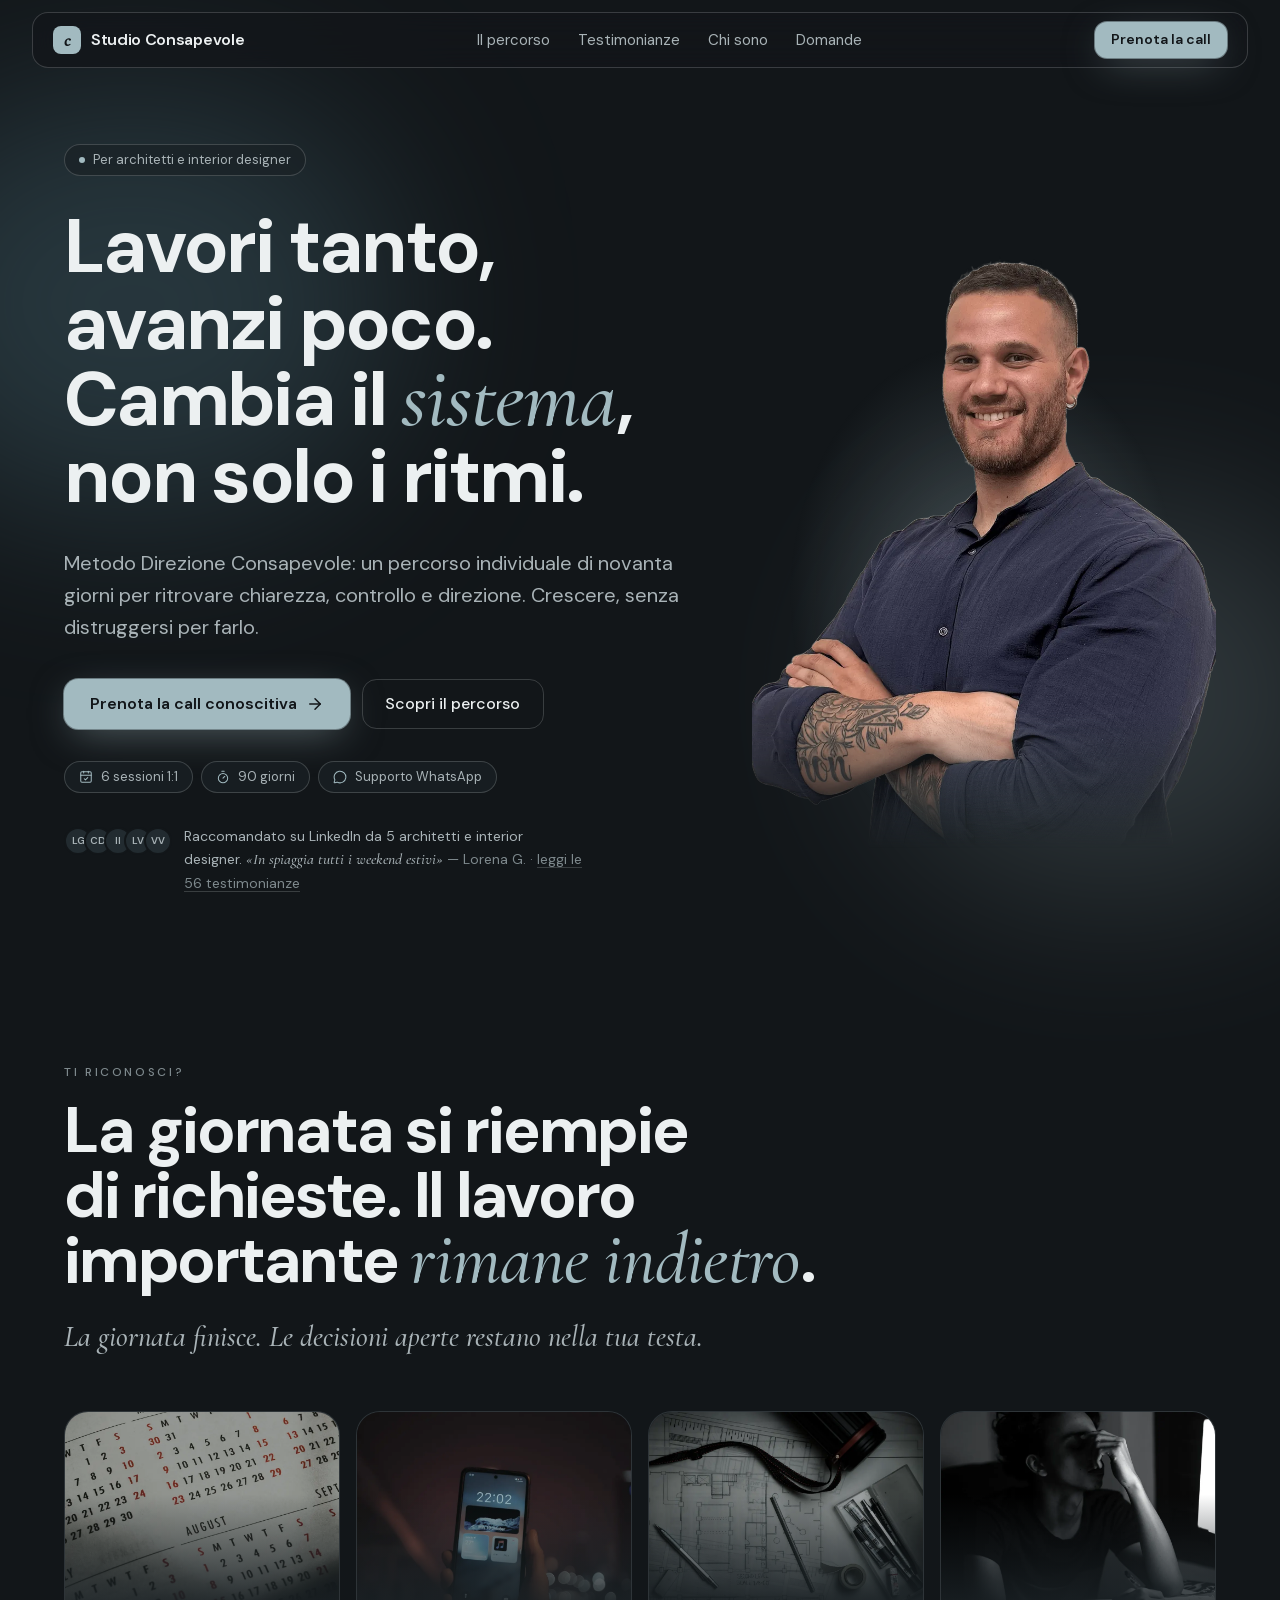
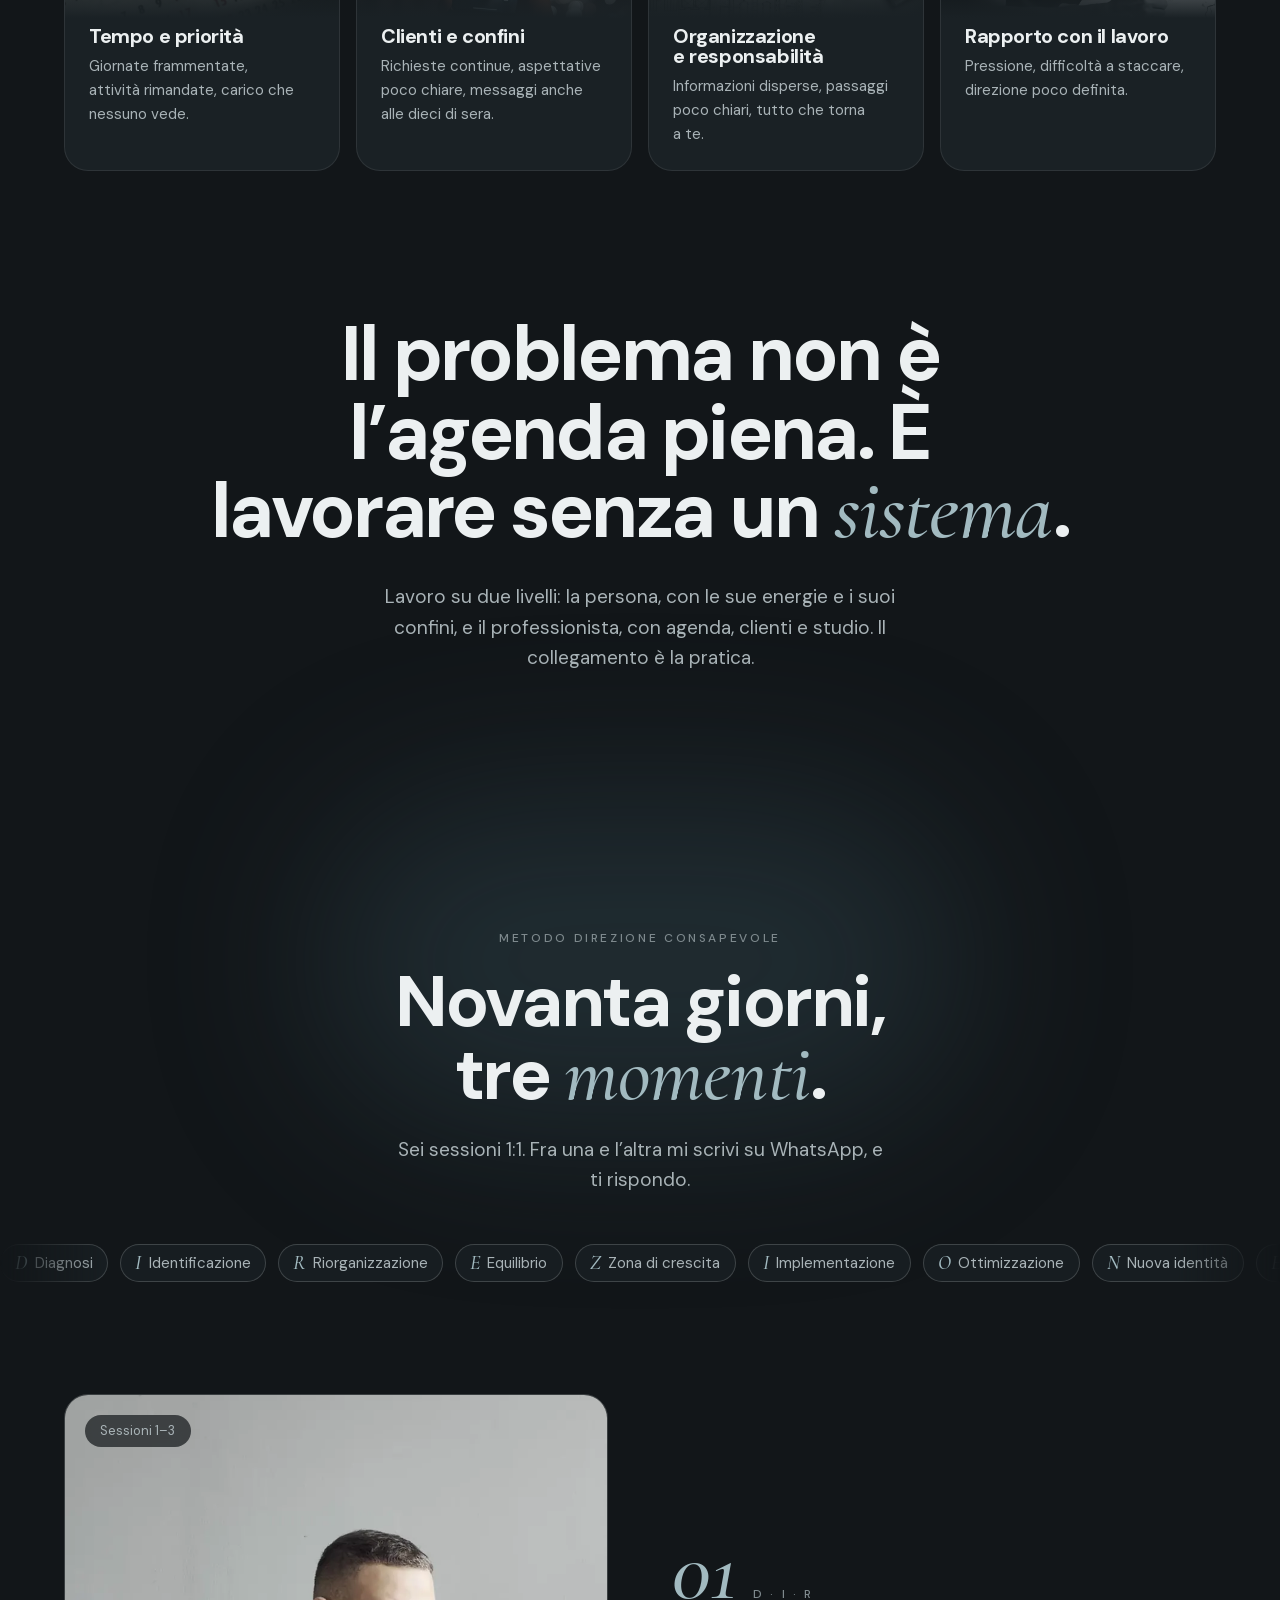
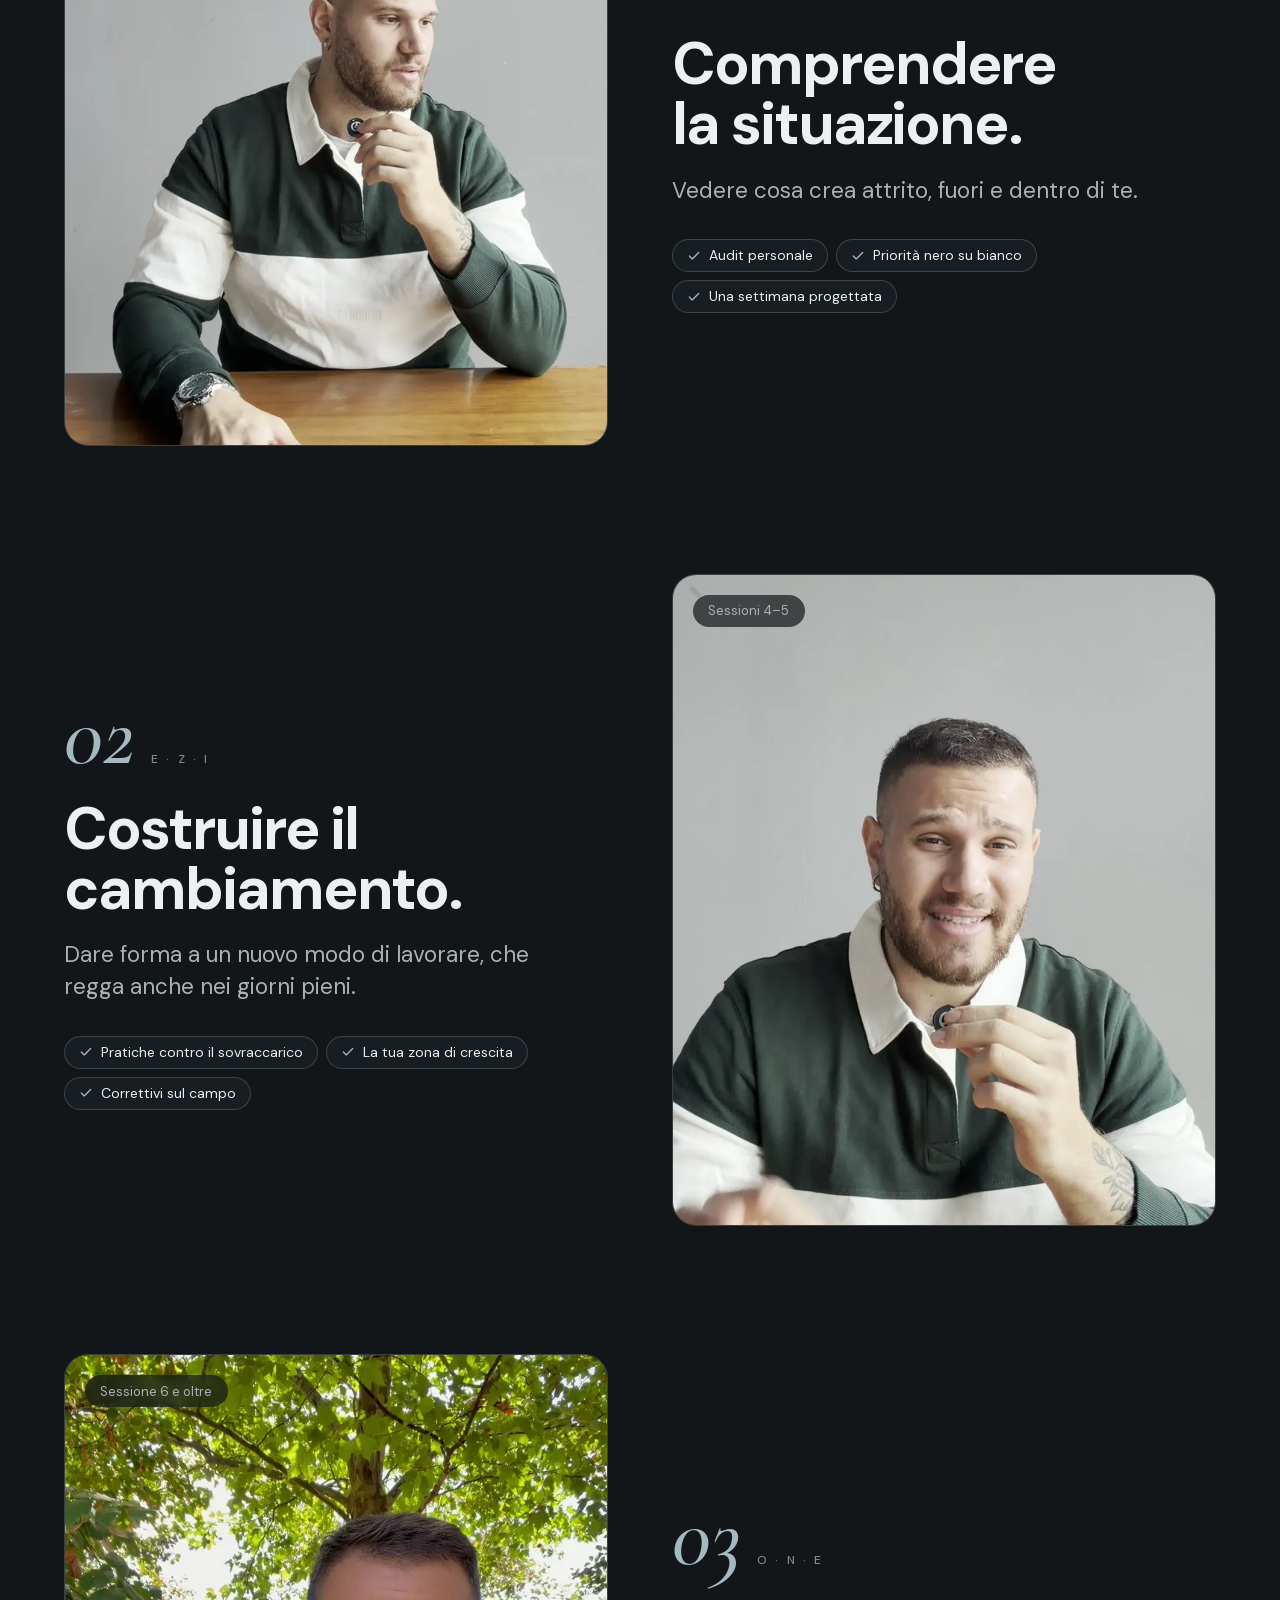
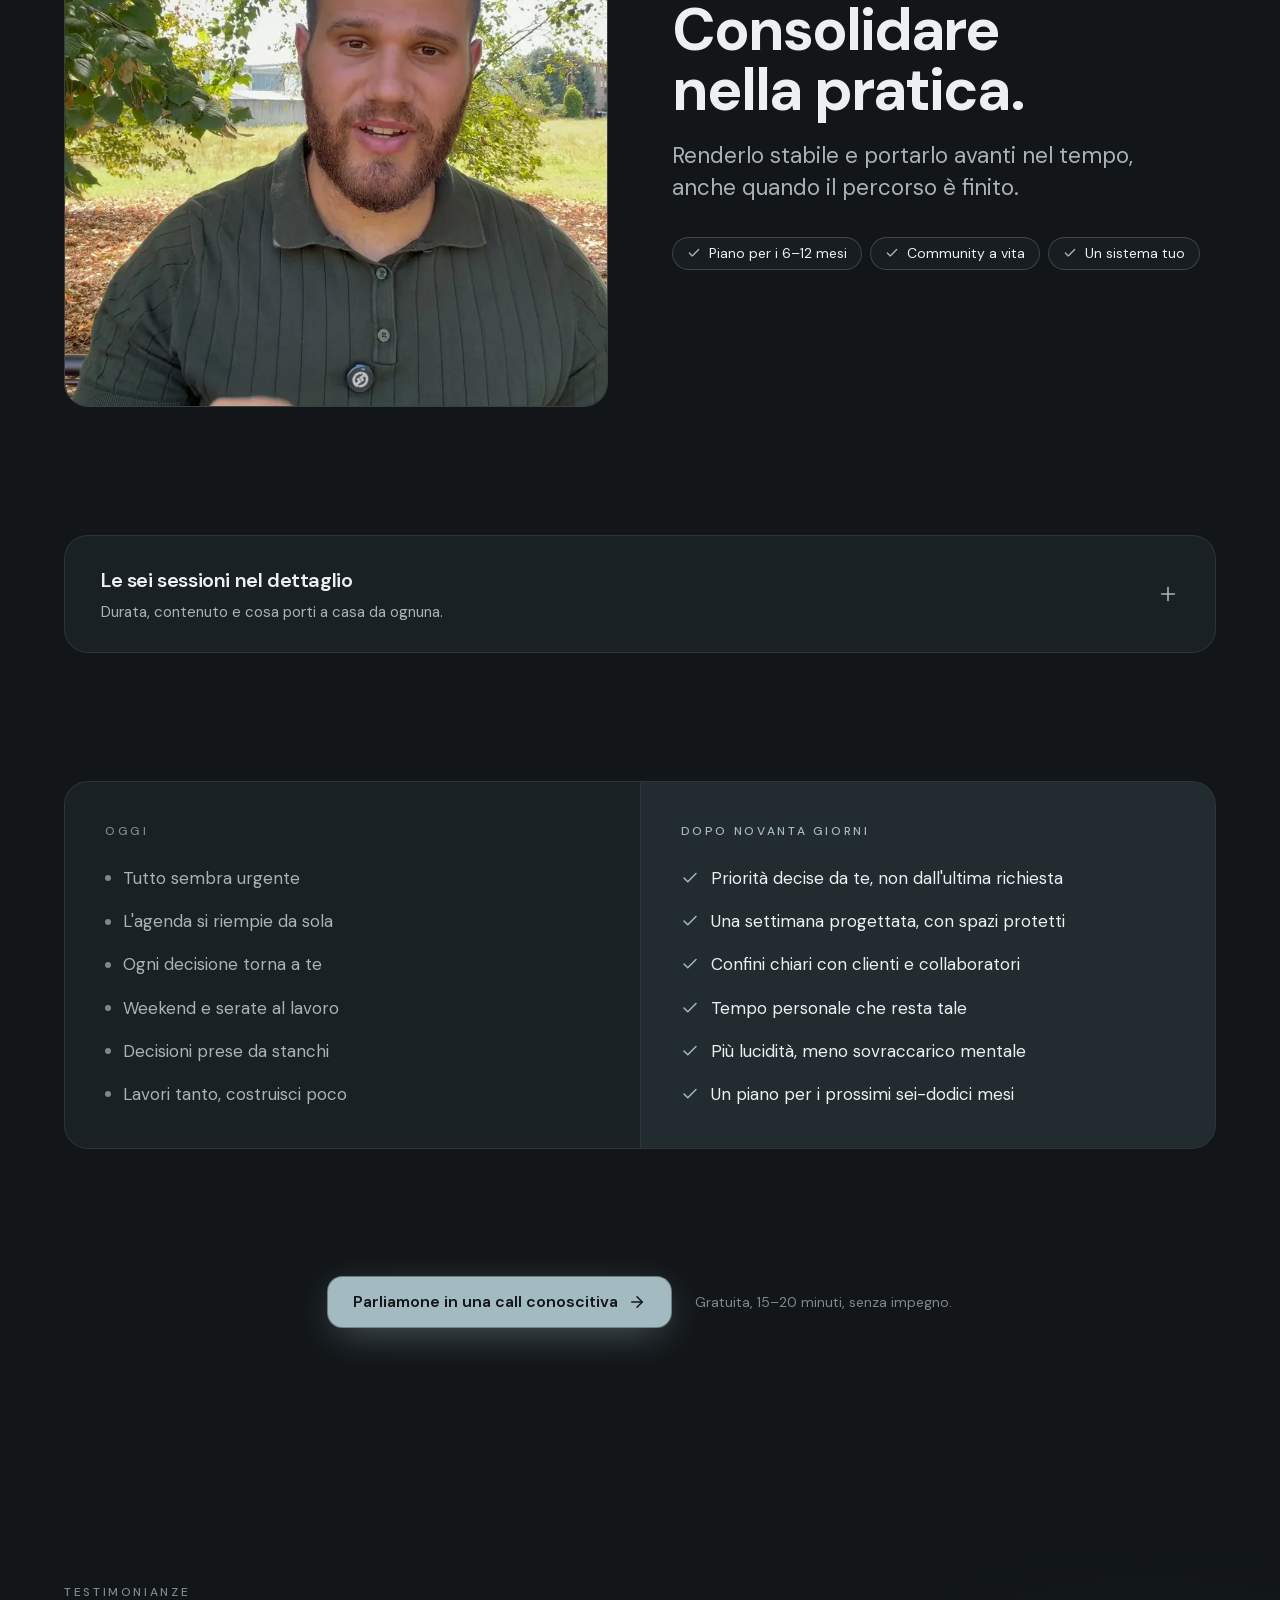
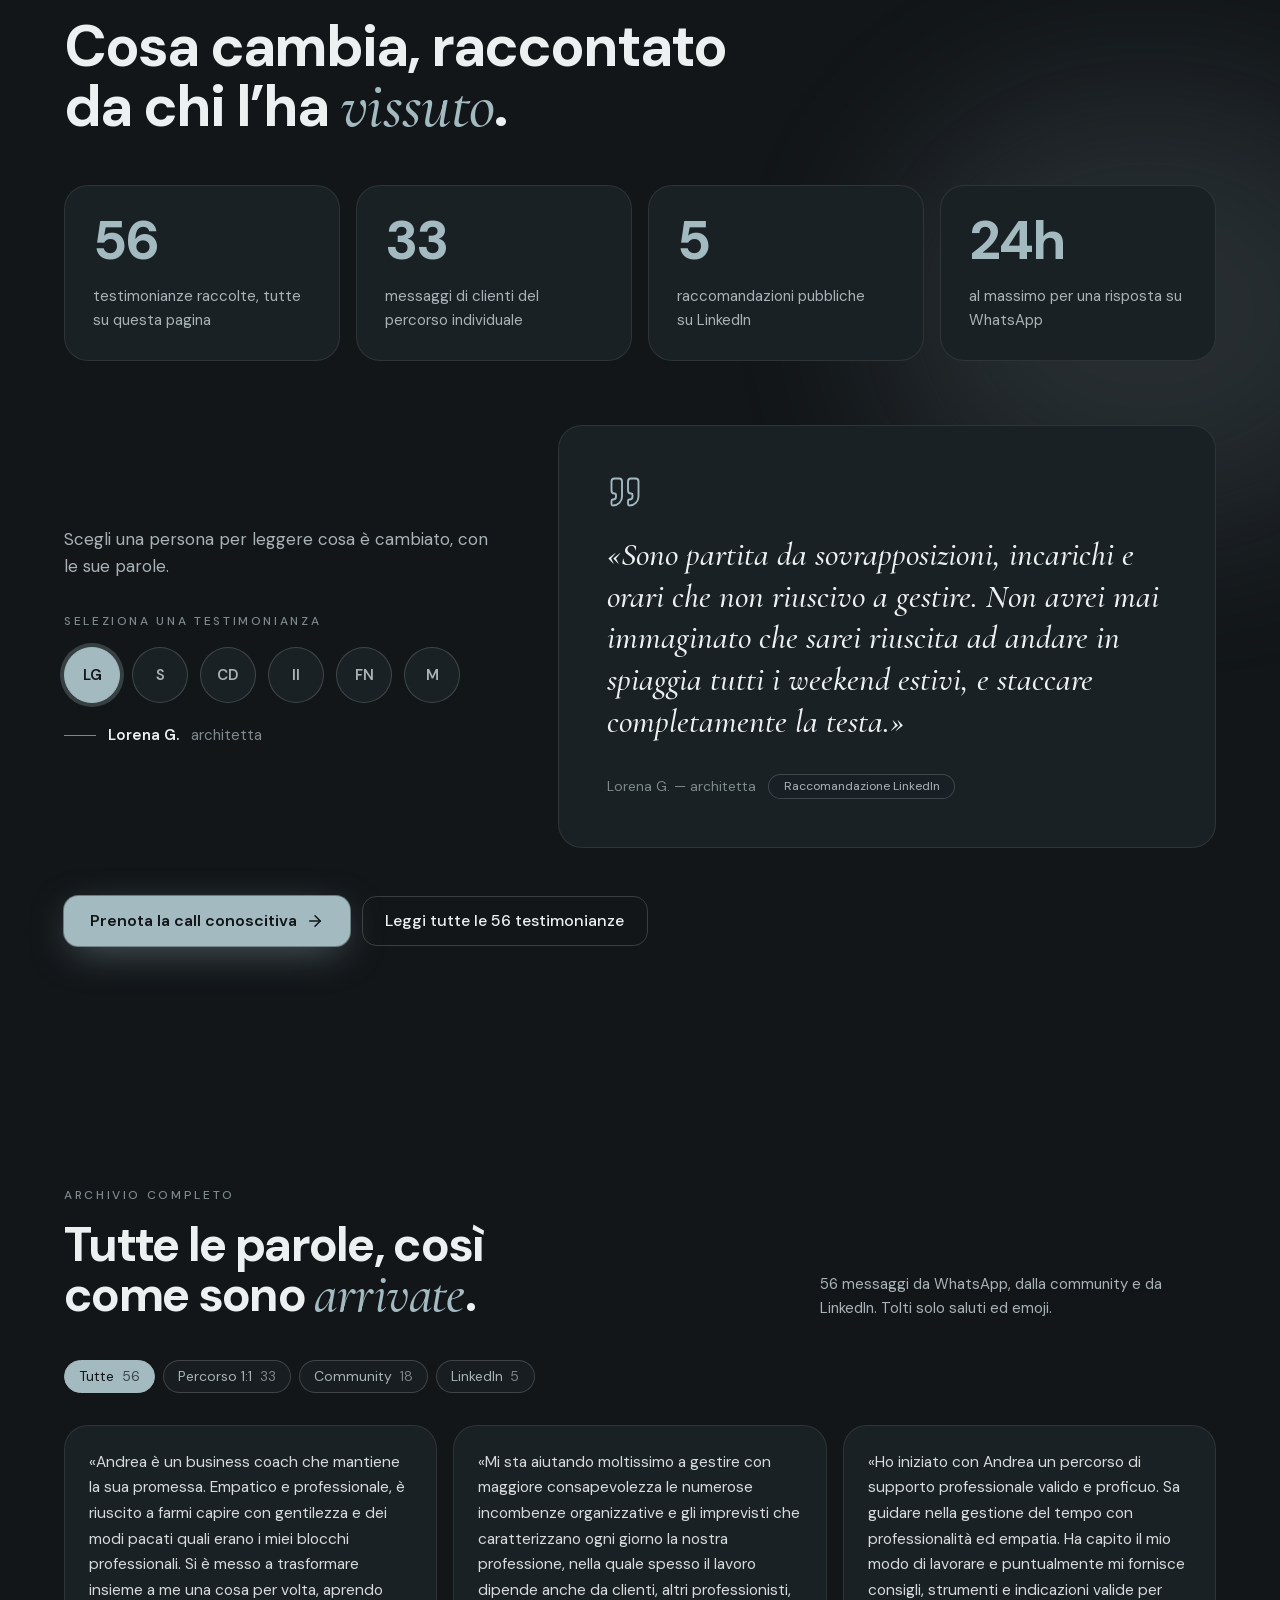
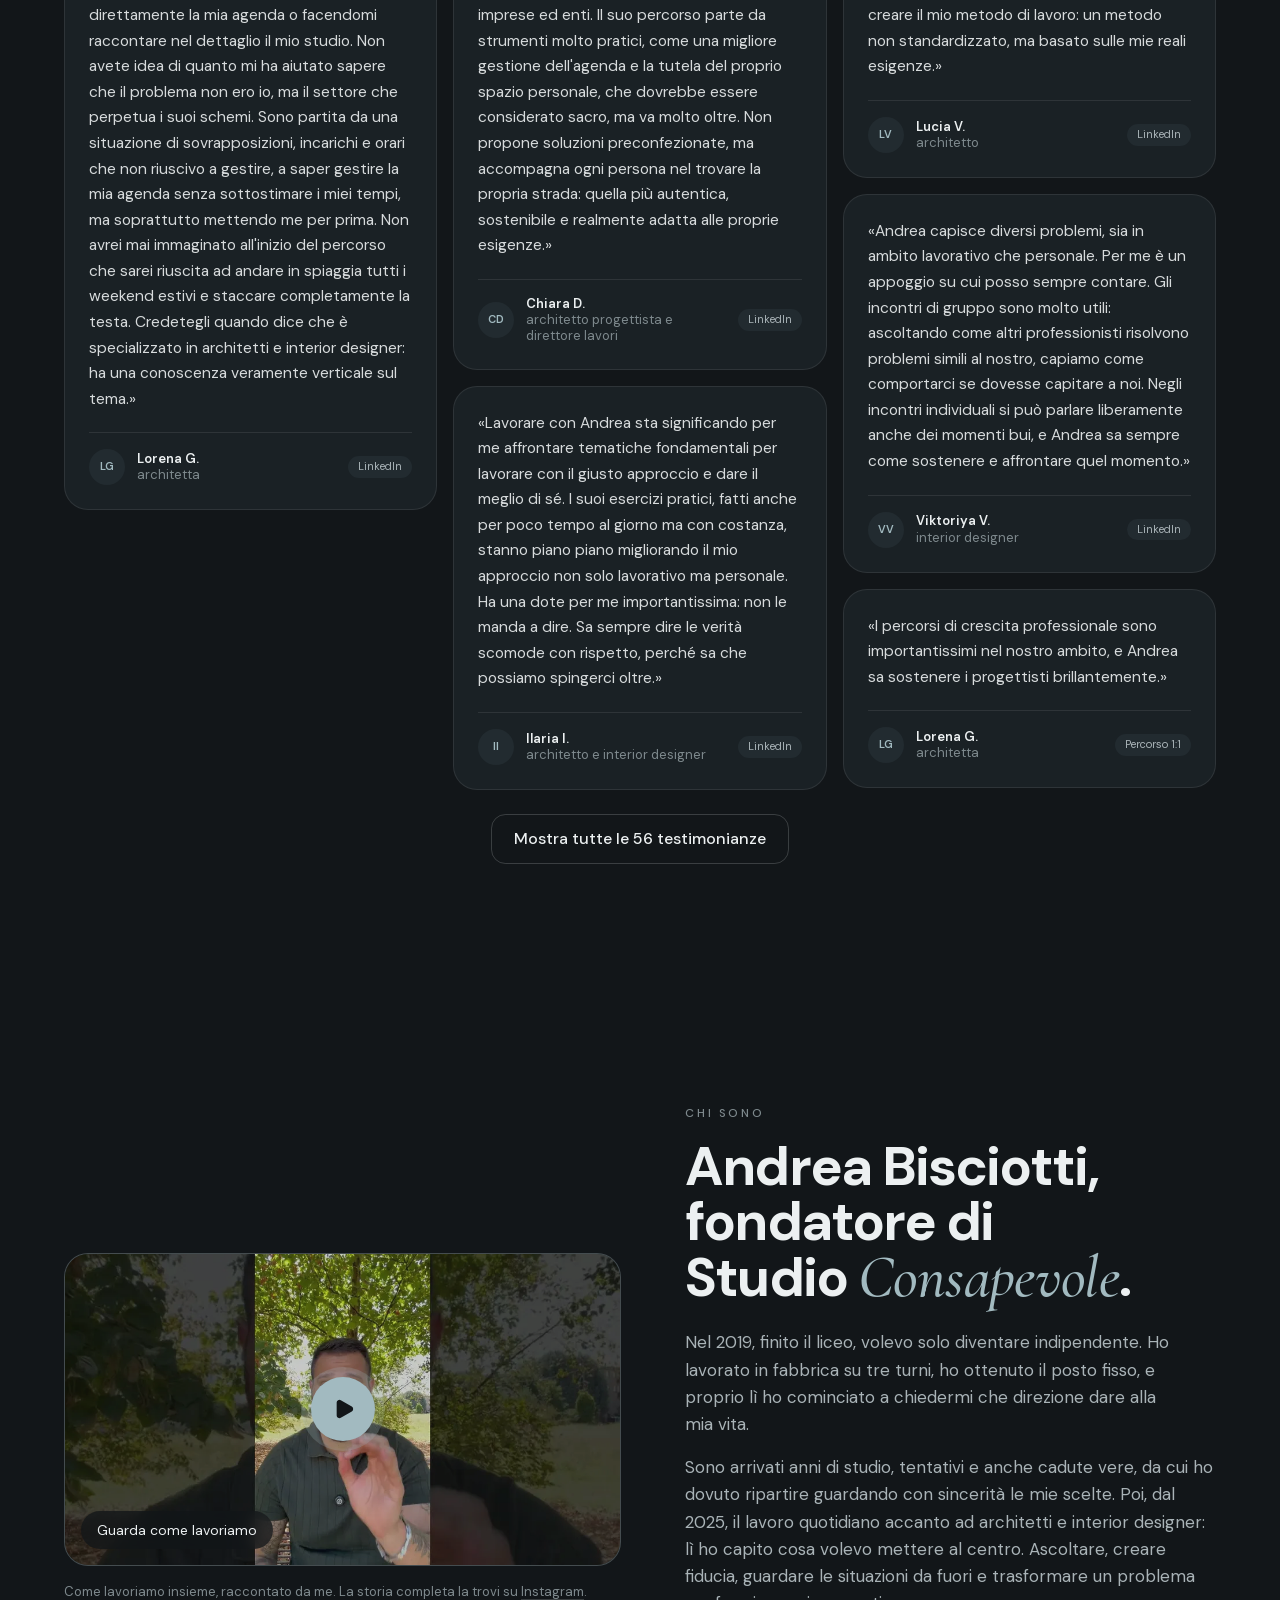
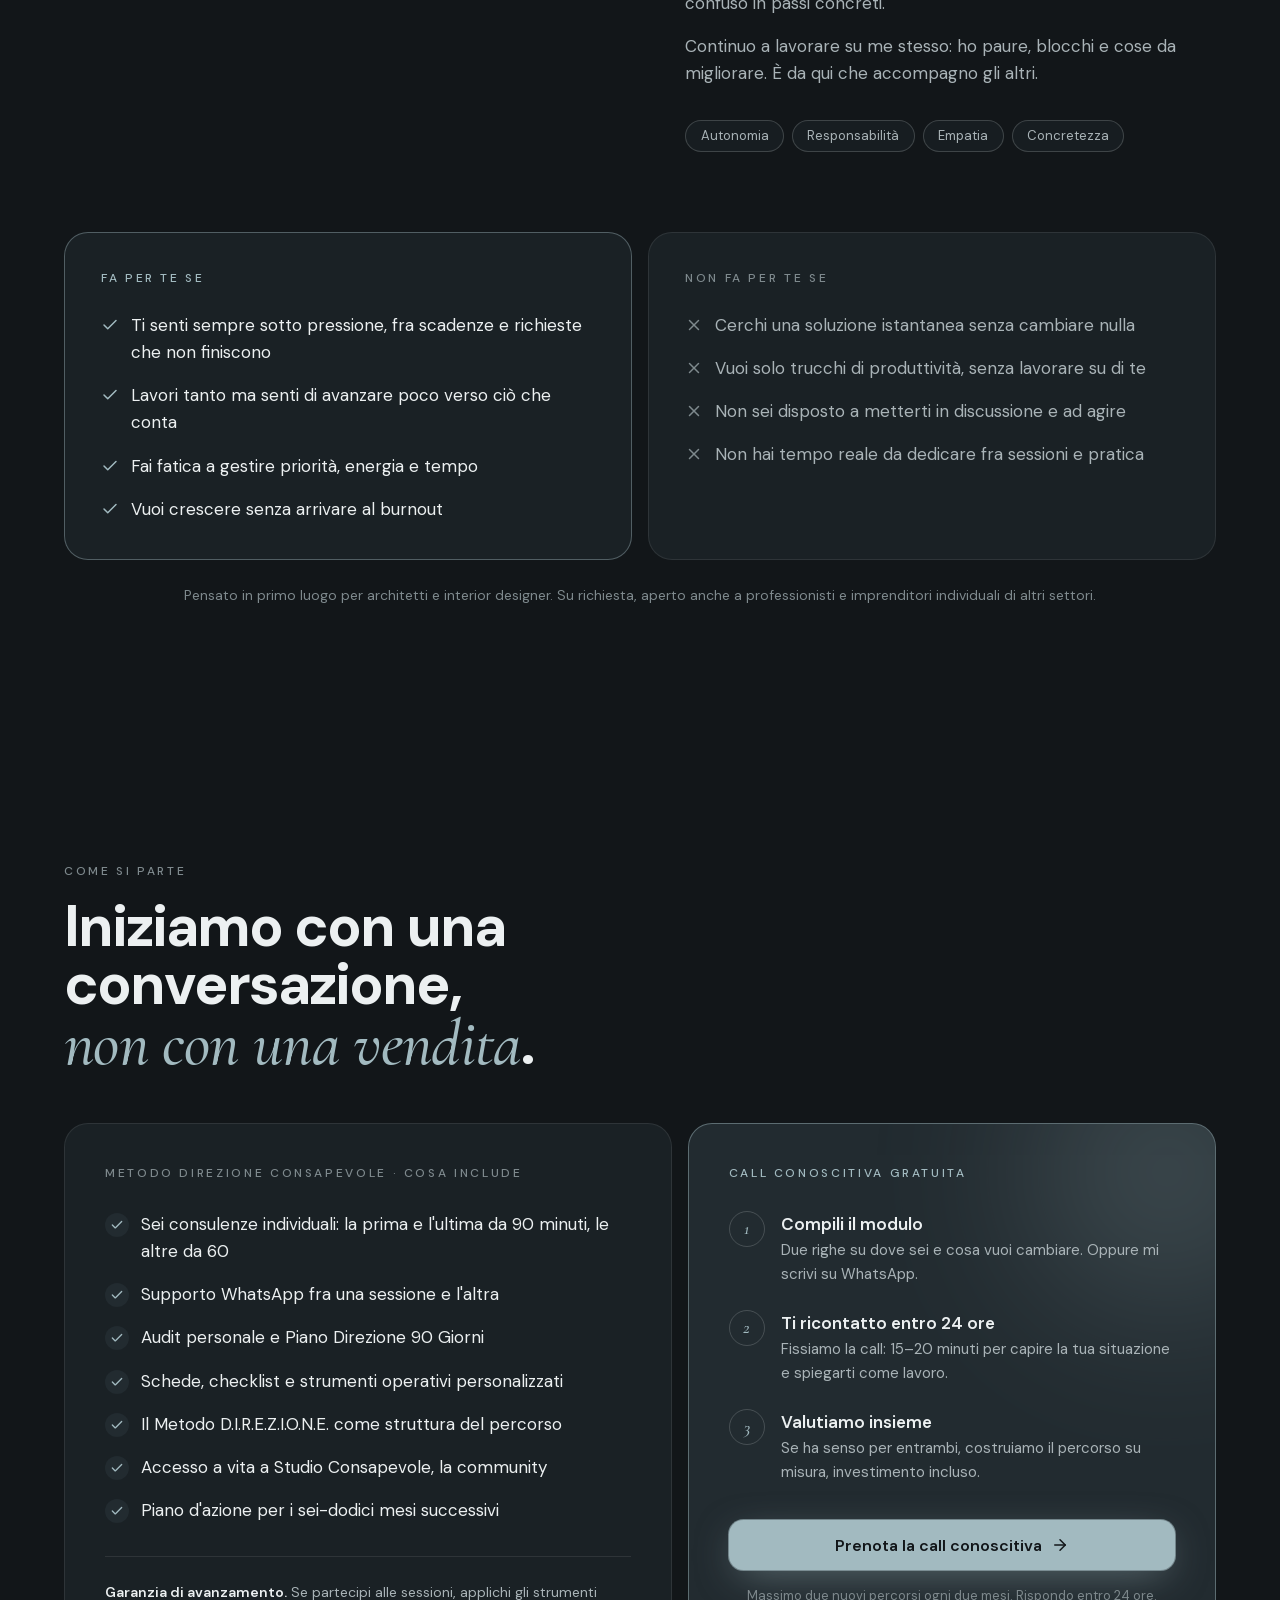
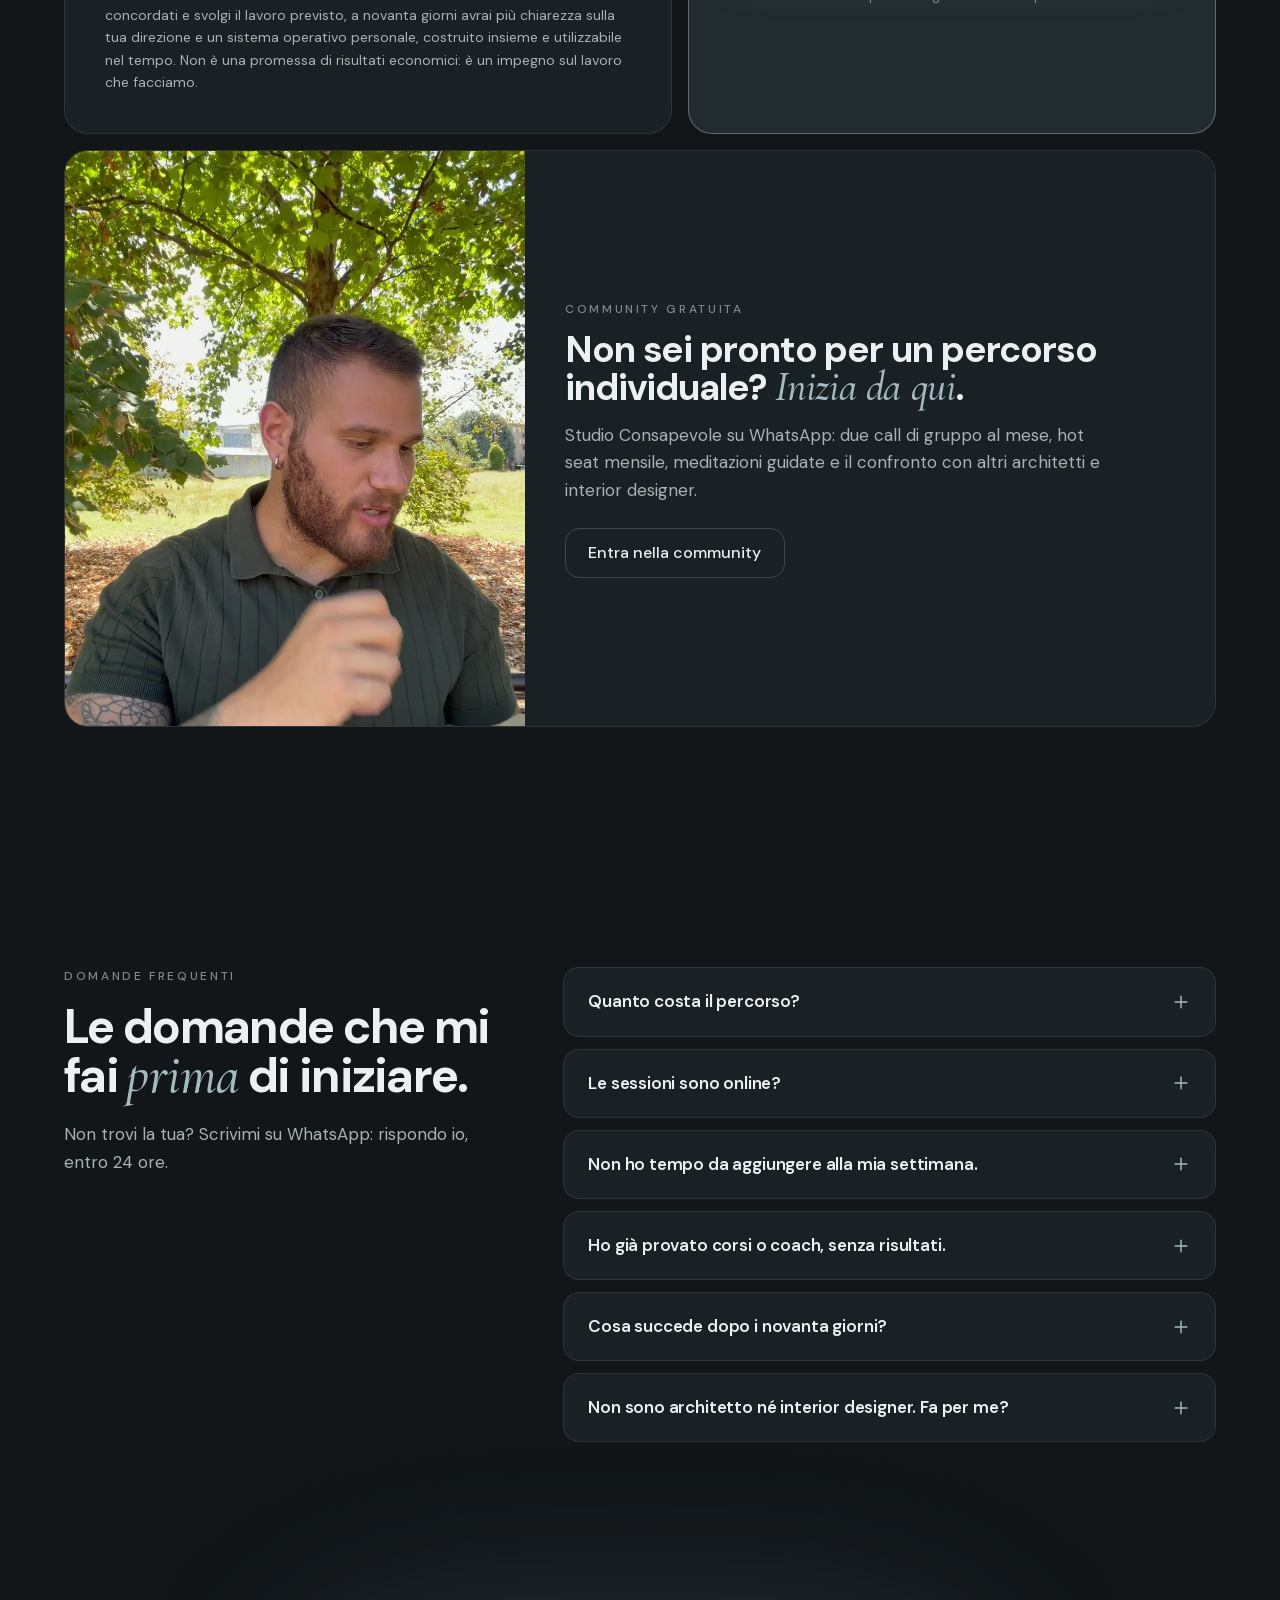
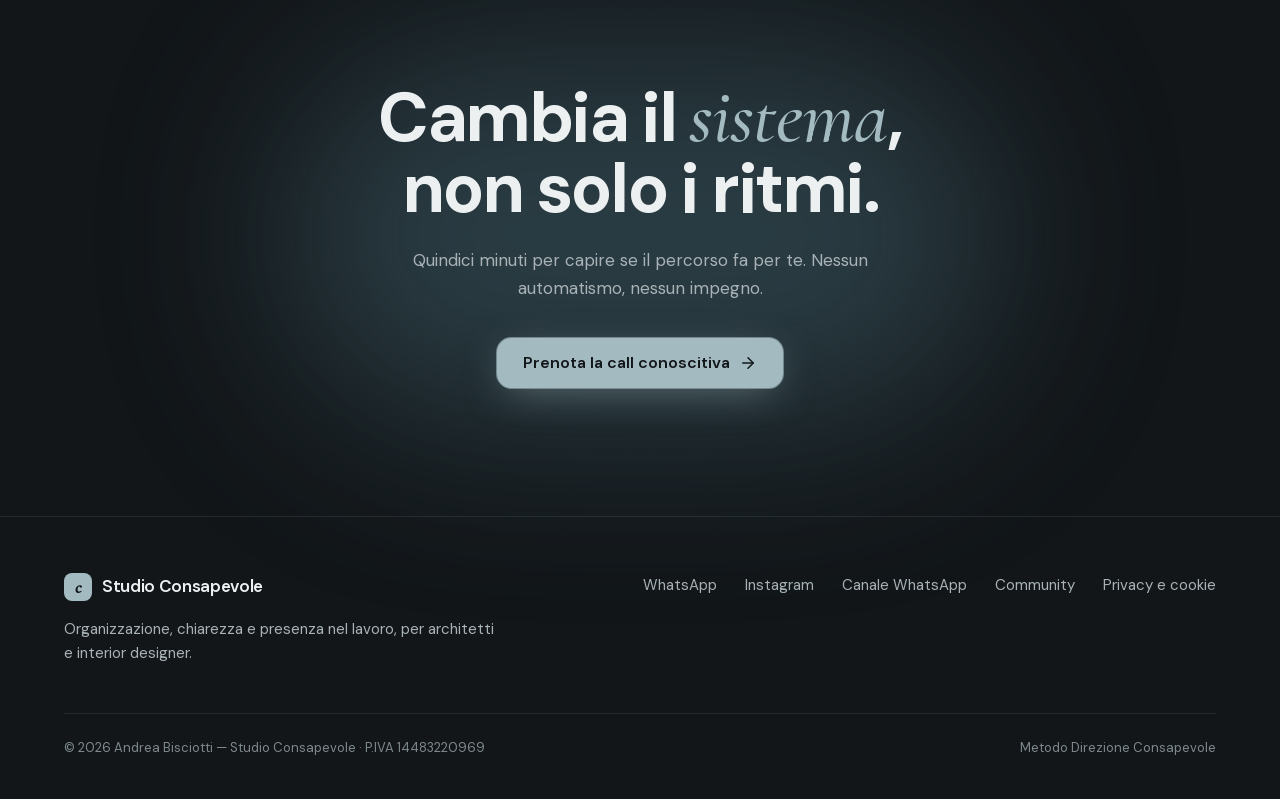
==== index.html @ c10ed8ce "Landing: immagini, metodo in tre momenti, testi più brevi - hero: foto allineata al testo su desktop" ====
<!DOCTYPE html><html lang="it" class="cormorant_garamond_dcbfba80-module__Elzsgq__variable dm_sans_d6e7dc80-module__Pevr3W__variable"><head><meta charSet="utf-8"/><meta name="viewport" content="width=device-width, initial-scale=1"/><link rel="preload" href="/_next/static/media/5c285b27cdda1fe8-s.p.2_mbdogr7ni8i.woff2" as="font" crossorigin="" type="font/woff2"/><link rel="preload" href="/_next/static/media/cc4b84345f7a025e-s.p.2zanptnlo2hyo.woff2" as="font" crossorigin="" type="font/woff2"/><link rel="preload" as="image" href="/img/andrea.webp" fetchPriority="high"/><link rel="stylesheet" href="/_next/static/chunks/0-4vhf-mwtqoe.css" data-precedence="next"/><link rel="preload" as="script" fetchPriority="low" href="/_next/static/chunks/3s6nzrbk-8mnv.js"/><script src="/_next/static/chunks/3450qyhportkm.js" async=""></script><script src="/_next/static/chunks/3kmozkq6tgqnz.js" async=""></script><script src="/_next/static/chunks/3iz8uv5b1jeri.js" async=""></script><script src="/_next/static/chunks/turbopack-0-y8ewk5fgal-.js" async=""></script><script src="/_next/static/chunks/0h2qsuyze9ds1.js" async=""></script><script src="/_next/static/chunks/17ntx4fap6cll.js" async=""></script><script src="/_next/static/chunks/1ir8vfm1pwzo8.js" async=""></script><meta name="theme-color" content="#121619"/><title>Percorso 1:1 per architetti e interior designer — Studio Consapevole · Andrea Bisciotti</title><meta name="description" content="Metodo Direzione Consapevole: un percorso individuale di 90 giorni per architetti e interior designer che vogliono ritrovare chiarezza, controllo e direzione. Si parte da una call conoscitiva gratuita."/><link rel="canonical" href="https://andreabisciotti.it"/><meta property="og:title" content="Lavori tanto, avanzi poco. Cambia il sistema, non solo i ritmi."/><meta property="og:description" content="Studio Consapevole — sei sessioni 1:1 in 90 giorni, con supporto WhatsApp tra una sessione e l&#x27;altra."/><meta property="og:site_name" content="Studio Consapevole"/><meta property="og:locale" content="it_IT"/><meta property="og:image" content="https://andreabisciotti.it/img/og.png"/><meta property="og:image:width" content="1200"/><meta property="og:image:height" content="630"/><meta property="og:image:alt" content="Studio Consapevole — Lavori tanto, avanzi poco. Cambia il sistema, non solo i ritmi."/><meta property="og:type" content="website"/><meta name="twitter:card" content="summary_large_image"/><meta name="twitter:title" content="Lavori tanto, avanzi poco. Cambia il sistema, non solo i ritmi."/><meta name="twitter:description" content="Studio Consapevole — sei sessioni 1:1 in 90 giorni, con supporto WhatsApp tra una sessione e l&#x27;altra."/><meta name="twitter:image" content="https://andreabisciotti.it/img/og.png"/><link rel="icon" href="/icon.svg?icon.262ht92jx5ilk.svg" sizes="any" type="image/svg+xml"/><meta name="next-size-adjust" content=""/><script type="application/ld+json">{"@context":"https://schema.org","@type":"ProfessionalService","name":"Studio Consapevole","url":"https://andreabisciotti.it","image":"https://andreabisciotti.it/img/andrea.webp","description":"Percorso individuale di 90 giorni per architetti e interior designer: priorità, tempo, organizzazione e gestione dei clienti.","areaServed":"IT","founder":{"@type":"Person","name":"Andrea Bisciotti","sameAs":["https://www.instagram.com/andrea.biscio"]},"review":[{"@type":"Review","author":{"@type":"Person","name":"Lorena G."},"reviewBody":"Andrea è un business coach che mantiene la sua promessa. Empatico e professionale, è riuscito a farmi capire con gentilezza e dei modi pacati quali erano i miei blocchi professionali. Si è messo a trasformare insieme a me una cosa per volta, aprendo direttamente la mia agenda o facendomi raccontare nel dettaglio il mio studio. Non avete idea di quanto mi ha aiutato sapere che il problema non ero io, ma il settore che perpetua i suoi schemi. Sono partita da una situazione di sovrapposizioni, incarichi e orari che non riuscivo a gestire, a saper gestire la mia agenda senza sottostimare i miei tempi, ma soprattutto mettendo me per prima. Non avrei mai immaginato all'inizio del percorso che sarei riuscita ad andare in spiaggia tutti i weekend estivi e staccare completamente la testa. Credetegli quando dice che è specializzato in architetti e interior designer: ha una conoscenza veramente verticale sul tema."},{"@type":"Review","author":{"@type":"Person","name":"Chiara D."},"reviewBody":"Mi sta aiutando moltissimo a gestire con maggiore consapevolezza le numerose incombenze organizzative e gli imprevisti che caratterizzano ogni giorno la nostra professione, nella quale spesso il lavoro dipende anche da clienti, altri professionisti, imprese ed enti. Il suo percorso parte da strumenti molto pratici, come una migliore gestione dell'agenda e la tutela del proprio spazio personale, che dovrebbe essere considerato sacro, ma va molto oltre. Non propone soluzioni preconfezionate, ma accompagna ogni persona nel trovare la propria strada: quella più autentica, sostenibile e realmente adatta alle proprie esigenze."},{"@type":"Review","author":{"@type":"Person","name":"Ilaria I."},"reviewBody":"Lavorare con Andrea sta significando per me affrontare tematiche fondamentali per lavorare con il giusto approccio e dare il meglio di sé. I suoi esercizi pratici, fatti anche per poco tempo al giorno ma con costanza, stanno piano piano migliorando il mio approccio non solo lavorativo ma personale. Ha una dote per me importantissima: non le manda a dire. Sa sempre dire le verità scomode con rispetto, perché sa che possiamo spingerci oltre."},{"@type":"Review","author":{"@type":"Person","name":"Lucia V."},"reviewBody":"Ho iniziato con Andrea un percorso di supporto professionale valido e proficuo. Sa guidare nella gestione del tempo con professionalità ed empatia. Ha capito il mio modo di lavorare e puntualmente mi fornisce consigli, strumenti e indicazioni valide per creare il mio metodo di lavoro: un metodo non standardizzato, ma basato sulle mie reali esigenze."},{"@type":"Review","author":{"@type":"Person","name":"Viktoriya V."},"reviewBody":"Andrea capisce diversi problemi, sia in ambito lavorativo che personale. Per me è un appoggio su cui posso sempre contare. Gli incontri di gruppo sono molto utili: ascoltando come altri professionisti risolvono problemi simili al nostro, capiamo come comportarci se dovesse capitare a noi. Negli incontri individuali si può parlare liberamente anche dei momenti bui, e Andrea sa sempre come sostenere e affrontare quel momento."}]}</script><script src="/_next/static/chunks/0cz1d0mv5g_q7.js" noModule=""></script></head><body><div hidden=""><!--$--><!--/$--></div><header class="fixed inset-x-0 top-3 z-50 px-3"><div class="mx-auto flex h-14 max-w-[76rem] items-center justify-between gap-4 rounded-2xl border border-[var(--line-strong)] bg-[color-mix(in_oklab,var(--color-bg)_72%,transparent)] px-4 backdrop-blur-xl md:px-5"><a href="#top" class="flex items-center gap-2.5 whitespace-nowrap text-[1rem] font-semibold tracking-[-0.02em]"><span aria-hidden="true" class="grid h-7 w-7 place-items-center rounded-lg bg-accent font-serif text-[1.15rem] italic text-bg">c</span>Studio Consapevole</a><nav aria-label="Sezioni della pagina" class="hidden items-center gap-7 text-[0.9375rem] md:flex"><a href="#percorso" class="nav-link">Il percorso</a><a href="#testimonianze" class="nav-link">Testimonianze</a><a href="#chi-sono" class="nav-link">Chi sono</a><a href="#domande" class="nav-link">Domande</a></nav><a href="https://wa.me/message/Q6IYHDGL57VTB1" target="_blank" rel="noopener" data-call="true" class="btn shrink-0 whitespace-nowrap !rounded-xl !px-4 !py-2.5 text-[0.875rem] plausible-event-name=Call+header"><span class="sm:hidden">Prenota</span><span class="hidden sm:inline">Prenota la call</span></a></div></header><main><section id="top" class="anchor relative pt-28 md:pt-36" aria-labelledby="hero-title"><div aria-hidden="true" class="glow left-[-10%] top-[10%] h-[420px] w-[520px] bg-slate"></div><div aria-hidden="true" class="glow right-[-5%] bottom-[5%] h-[380px] w-[460px] bg-accent opacity-20"></div><div class="shell relative grid items-center gap-10 lg:grid-cols-[minmax(0,1.45fr)_minmax(0,1fr)] lg:gap-4"><div class="pb-6 lg:pb-10"><p class="chip mb-8"><span aria-hidden="true" class="h-1.5 w-1.5 rounded-full bg-accent"></span>Per architetti e interior designer</p><h1 id="hero-title" class="text-[clamp(2.55rem,6.2vw,4.7rem)]"><span class="line-mask"><span class="line-up sm:whitespace-nowrap" style="--i:0">Lavori tanto,</span></span><span class="line-mask"><span class="line-up sm:whitespace-nowrap" style="--i:1">avanzi poco.</span></span><span class="line-mask"><span class="line-up sm:whitespace-nowrap" style="--i:2">Cambia il <span class="kw">sistema</span>,</span></span><span class="line-mask"><span class="line-up sm:whitespace-nowrap" style="--i:3">non solo i ritmi.</span></span></h1><div class="hero-rise"><p class="mt-8 max-w-[46ch] text-[1.125rem] text-muted md:text-[1.25rem]">Metodo Direzione Consapevole: un percorso individuale di novanta giorni per ritrovare chiarezza, controllo e direzione. Crescere, senza distruggersi per farlo.</p><div class="mt-9 flex flex-wrap items-center gap-3"><a href="https://wa.me/message/Q6IYHDGL57VTB1" target="_blank" rel="noopener" data-call="true" class="btn plausible-event-name=Call+hero">Prenota la call conoscitiva<svg xmlns="http://www.w3.org/2000/svg" width="18" height="18" viewBox="0 0 24 24" fill="none" stroke="currentColor" stroke-width="2" stroke-linecap="round" stroke-linejoin="round" class="lucide lucide-arrow-right" aria-hidden="true"><path d="M5 12h14"></path><path d="m12 5 7 7-7 7"></path></svg></a><a href="#percorso" class="btn-ghost">Scopri il percorso</a></div><ul class="mt-8 flex flex-wrap gap-2"><li class="chip"><svg xmlns="http://www.w3.org/2000/svg" width="14" height="14" viewBox="0 0 24 24" fill="none" stroke="currentColor" stroke-width="1.75" stroke-linecap="round" stroke-linejoin="round" class="lucide lucide-calendar-check text-accent" aria-hidden="true"><path d="M8 2v3"></path><path d="M16 2v3"></path><rect x="3" y="3" width="18" height="18" rx="2"></rect><path d="M3 9h18"></path><path d="m9 15 2 2 4-4"></path></svg>6 sessioni 1:1</li><li class="chip"><svg xmlns="http://www.w3.org/2000/svg" width="14" height="14" viewBox="0 0 24 24" fill="none" stroke="currentColor" stroke-width="1.75" stroke-linecap="round" stroke-linejoin="round" class="lucide lucide-timer text-accent" aria-hidden="true"><line x1="10" x2="14" y1="2" y2="2"></line><line x1="12" x2="15" y1="14" y2="11"></line><circle cx="12" cy="14" r="8"></circle></svg>90 giorni</li><li class="chip"><svg xmlns="http://www.w3.org/2000/svg" width="14" height="14" viewBox="0 0 24 24" fill="none" stroke="currentColor" stroke-width="1.75" stroke-linecap="round" stroke-linejoin="round" class="lucide lucide-message-circle text-accent" aria-hidden="true"><path d="M2.992 16.342a2 2 0 0 1 .094 1.167l-1.065 3.29a1 1 0 0 0 1.236 1.168l3.413-.998a2 2 0 0 1 1.099.092 10 10 0 1 0-4.777-4.719"></path></svg>Supporto WhatsApp</li></ul><div class="mt-8 flex max-w-[52ch] items-start gap-3 text-[0.875rem] text-faint"><span aria-hidden="true" class="flex shrink-0 -space-x-2 pt-0.5"><span class="grid h-7 w-7 place-items-center rounded-full border-2 border-bg bg-surface-2 text-[0.625rem] font-semibold text-muted">LG</span><span class="grid h-7 w-7 place-items-center rounded-full border-2 border-bg bg-surface-2 text-[0.625rem] font-semibold text-muted">CD</span><span class="grid h-7 w-7 place-items-center rounded-full border-2 border-bg bg-surface-2 text-[0.625rem] font-semibold text-muted">II</span><span class="grid h-7 w-7 place-items-center rounded-full border-2 border-bg bg-surface-2 text-[0.625rem] font-semibold text-muted">LV</span><span class="grid h-7 w-7 place-items-center rounded-full border-2 border-bg bg-surface-2 text-[0.625rem] font-semibold text-muted">VV</span></span><p><span class="text-muted">Raccomandato su LinkedIn da <!-- -->5<!-- --> architetti e interior designer.</span> <span class="font-serif text-[1.12em] italic text-muted">«In spiaggia tutti i weekend estivi»</span> <!-- -->— Lorena G. ·<!-- --> <a href="#testimonianze" class="link-rule">leggi le <!-- -->56<!-- --> testimonianze</a></p></div></div></div><div class="relative mx-auto w-full max-w-[420px] lg:max-w-[520px]"><div aria-hidden="true" class="absolute inset-x-[8%] bottom-0 top-[18%] rounded-t-[999px] bg-[radial-gradient(closest-side,color-mix(in_oklab,var(--color-accent)_30%,transparent),transparent)]"></div><img alt="Andrea Bisciotti, camicia blu, braccia incrociate, sorride" fetchPriority="high" width="880" height="1173" decoding="async" data-nimg="1" class="relative h-auto w-full [mask-image:linear-gradient(to_bottom,#000_78%,transparent_100%)]" style="color:transparent" src="/img/andrea.webp"/></div></div></section><section id="tesi" class="anchor relative py-24 md:py-32"><div class="shell"><div class="reveal max-w-[48rem]"><p class="kicker">Ti riconosci?</p><h2 class="mt-4 text-[clamp(2.2rem,5vw,4rem)]">La giornata si riempie di richieste. Il lavoro importante<!-- --> <span class="kw">rimane indietro</span>.</h2><p class="mt-6 font-serif text-[clamp(1.35rem,2.4vw,1.8rem)] leading-[1.3] italic text-muted">La giornata finisce. Le decisioni aperte restano nella tua testa.</p></div><div class="mt-14 grid gap-4 sm:grid-cols-2 lg:grid-cols-4"><div class="reveal card group overflow-hidden"><div class="relative overflow-hidden"><img alt="Un calendario fitto di date" loading="lazy" width="1000" height="750" decoding="async" data-nimg="1" class="aspect-[4/3] w-full object-cover transition-transform duration-700 group-hover:scale-[1.04]" style="color:transparent" src="/img/pain-tempo.webp"/><div aria-hidden="true" class="absolute inset-0 bg-[linear-gradient(to_top,var(--color-surface)_0%,transparent_60%)]"></div></div><div class="p-6 pt-2"><h3 class="text-[1.25rem] tracking-[-0.02em]">Tempo e priorità</h3><p class="mt-2 text-[0.9375rem] text-muted">Giornate frammentate, attività rimandate, carico che nessuno vede.</p></div></div><div class="reveal card group overflow-hidden"><div class="relative overflow-hidden"><img alt="Uno smartphone in mano che segna le 22:02" loading="lazy" width="1000" height="750" decoding="async" data-nimg="1" class="aspect-[4/3] w-full object-cover transition-transform duration-700 group-hover:scale-[1.04]" style="color:transparent" src="/img/pain-clienti.webp"/><div aria-hidden="true" class="absolute inset-0 bg-[linear-gradient(to_top,var(--color-surface)_0%,transparent_60%)]"></div></div><div class="p-6 pt-2"><h3 class="text-[1.25rem] tracking-[-0.02em]">Clienti e confini</h3><p class="mt-2 text-[0.9375rem] text-muted">Richieste continue, aspettative poco chiare, messaggi anche alle dieci di sera.</p></div></div><div class="reveal card group overflow-hidden"><div class="relative overflow-hidden"><img alt="Tavole di progetto con matite e righello su un tavolo" loading="lazy" width="1000" height="750" decoding="async" data-nimg="1" class="aspect-[4/3] w-full object-cover transition-transform duration-700 group-hover:scale-[1.04]" style="color:transparent" src="/img/pain-organizzazione.webp"/><div aria-hidden="true" class="absolute inset-0 bg-[linear-gradient(to_top,var(--color-surface)_0%,transparent_60%)]"></div></div><div class="p-6 pt-2"><h3 class="text-[1.25rem] tracking-[-0.02em]">Organizzazione e responsabilità</h3><p class="mt-2 text-[0.9375rem] text-muted">Informazioni disperse, passaggi poco chiari, tutto che torna a te.</p></div></div><div class="reveal card group overflow-hidden"><div class="relative overflow-hidden"><img alt="Una persona alla scrivania con la mano sulla fronte, in bianco e nero" loading="lazy" width="1000" height="750" decoding="async" data-nimg="1" class="aspect-[4/3] w-full object-cover transition-transform duration-700 group-hover:scale-[1.04]" style="color:transparent" src="/img/pain-rapporto.webp"/><div aria-hidden="true" class="absolute inset-0 bg-[linear-gradient(to_top,var(--color-surface)_0%,transparent_60%)]"></div></div><div class="p-6 pt-2"><h3 class="text-[1.25rem] tracking-[-0.02em]">Rapporto con il lavoro</h3><p class="mt-2 text-[0.9375rem] text-muted">Pressione, difficoltà a staccare, direzione poco definita.</p></div></div></div></div><div class="reveal shell mt-28 text-center md:mt-36"><h2 class="mx-auto max-w-[20ch] text-[clamp(2.4rem,6vw,5rem)]">Il problema non è l’agenda piena. È lavorare senza un <span class="kw">sistema</span>.</h2><p class="mx-auto mt-8 max-w-[44ch] text-[1.1875rem] text-muted">Lavoro su due livelli: la persona, con le sue energie e i suoi confini, e il professionista, con agenda, clienti e studio. Il collegamento è la pratica.</p></div></section><section id="percorso" class="anchor relative py-24 md:py-32"><div aria-hidden="true" class="glow left-1/2 top-0 h-[320px] w-[640px] -translate-x-1/2 bg-slate opacity-35"></div><div class="shell relative"><div class="reveal mx-auto max-w-[46rem] text-center"><p class="kicker">Metodo Direzione Consapevole</p><h2 class="mt-4 text-[clamp(2.4rem,5.6vw,4.6rem)]">Novanta giorni, tre <span class="kw">momenti</span>.</h2><p class="mx-auto mt-6 max-w-[42ch] text-[1.1875rem] text-muted">Sei sessioni 1:1. Fra una e l’altra mi scrivi su WhatsApp, e ti rispondo.</p></div></div><div class="mt-12"><div class="marquee" data-run="false"><div class="marquee__track"><ul aria-hidden="false" class="flex shrink-0 gap-3 pr-3"><li class="chip whitespace-nowrap !py-2 !text-[0.9375rem]"><span class="font-serif text-[1.25rem] leading-none italic text-accent">D</span>Diagnosi</li><li class="chip whitespace-nowrap !py-2 !text-[0.9375rem]"><span class="font-serif text-[1.25rem] leading-none italic text-accent">I</span>Identificazione</li><li class="chip whitespace-nowrap !py-2 !text-[0.9375rem]"><span class="font-serif text-[1.25rem] leading-none italic text-accent">R</span>Riorganizzazione</li><li class="chip whitespace-nowrap !py-2 !text-[0.9375rem]"><span class="font-serif text-[1.25rem] leading-none italic text-accent">E</span>Equilibrio</li><li class="chip whitespace-nowrap !py-2 !text-[0.9375rem]"><span class="font-serif text-[1.25rem] leading-none italic text-accent">Z</span>Zona di crescita</li><li class="chip whitespace-nowrap !py-2 !text-[0.9375rem]"><span class="font-serif text-[1.25rem] leading-none italic text-accent">I</span>Implementazione</li><li class="chip whitespace-nowrap !py-2 !text-[0.9375rem]"><span class="font-serif text-[1.25rem] leading-none italic text-accent">O</span>Ottimizzazione</li><li class="chip whitespace-nowrap !py-2 !text-[0.9375rem]"><span class="font-serif text-[1.25rem] leading-none italic text-accent">N</span>Nuova identità</li><li class="chip whitespace-nowrap !py-2 !text-[0.9375rem]"><span class="font-serif text-[1.25rem] leading-none italic text-accent">E</span>Espansione</li></ul><ul aria-hidden="true" class="flex shrink-0 gap-3 pr-3"><li class="chip whitespace-nowrap !py-2 !text-[0.9375rem]"><span class="font-serif text-[1.25rem] leading-none italic text-accent">D</span>Diagnosi</li><li class="chip whitespace-nowrap !py-2 !text-[0.9375rem]"><span class="font-serif text-[1.25rem] leading-none italic text-accent">I</span>Identificazione</li><li class="chip whitespace-nowrap !py-2 !text-[0.9375rem]"><span class="font-serif text-[1.25rem] leading-none italic text-accent">R</span>Riorganizzazione</li><li class="chip whitespace-nowrap !py-2 !text-[0.9375rem]"><span class="font-serif text-[1.25rem] leading-none italic text-accent">E</span>Equilibrio</li><li class="chip whitespace-nowrap !py-2 !text-[0.9375rem]"><span class="font-serif text-[1.25rem] leading-none italic text-accent">Z</span>Zona di crescita</li><li class="chip whitespace-nowrap !py-2 !text-[0.9375rem]"><span class="font-serif text-[1.25rem] leading-none italic text-accent">I</span>Implementazione</li><li class="chip whitespace-nowrap !py-2 !text-[0.9375rem]"><span class="font-serif text-[1.25rem] leading-none italic text-accent">O</span>Ottimizzazione</li><li class="chip whitespace-nowrap !py-2 !text-[0.9375rem]"><span class="font-serif text-[1.25rem] leading-none italic text-accent">N</span>Nuova identità</li><li class="chip whitespace-nowrap !py-2 !text-[0.9375rem]"><span class="font-serif text-[1.25rem] leading-none italic text-accent">E</span>Espansione</li></ul></div></div></div><div class="shell relative mt-20 space-y-20 md:mt-28 md:space-y-32"><article class="grid items-center gap-10 md:grid-cols-2 md:gap-16"><div class="reveal"><div class="relative overflow-hidden rounded-3xl border border-[var(--line-strong)]"><img alt="Andrea al tavolo, ascolta con la mano sul mento" loading="lazy" width="900" height="1125" decoding="async" data-nimg="1" class="aspect-[4/5] w-full object-cover md:aspect-[5/6]" style="color:transparent" src="/img/foto-comprendere.webp"/><span class="absolute left-5 top-5 chip !border-transparent !bg-[color-mix(in_oklab,var(--color-bg)_70%,transparent)] backdrop-blur">Sessioni 1–3</span></div></div><div class="reveal"><p class="flex items-baseline gap-4"><span class="font-serif text-[clamp(3.5rem,7vw,5.5rem)] leading-none italic text-accent">01</span><span class="kicker">D · I · R</span></p><h3 class="mt-5 text-[clamp(2.2rem,4.6vw,3.8rem)]">Comprendere la situazione.</h3><p class="mt-5 max-w-[34ch] text-[clamp(1.15rem,1.8vw,1.4rem)] leading-[1.45] text-muted">Vedere cosa crea attrito, fuori e dentro di te.</p><ul class="mt-8 flex flex-wrap gap-2"><li class="chip !text-[0.875rem] !text-text"><svg xmlns="http://www.w3.org/2000/svg" width="14" height="14" viewBox="0 0 24 24" fill="none" stroke="currentColor" stroke-width="2.25" stroke-linecap="round" stroke-linejoin="round" class="lucide lucide-check text-accent" aria-hidden="true"><path d="M20 6 9 17l-5-5"></path></svg>Audit personale</li><li class="chip !text-[0.875rem] !text-text"><svg xmlns="http://www.w3.org/2000/svg" width="14" height="14" viewBox="0 0 24 24" fill="none" stroke="currentColor" stroke-width="2.25" stroke-linecap="round" stroke-linejoin="round" class="lucide lucide-check text-accent" aria-hidden="true"><path d="M20 6 9 17l-5-5"></path></svg>Priorità nero su bianco</li><li class="chip !text-[0.875rem] !text-text"><svg xmlns="http://www.w3.org/2000/svg" width="14" height="14" viewBox="0 0 24 24" fill="none" stroke="currentColor" stroke-width="2.25" stroke-linecap="round" stroke-linejoin="round" class="lucide lucide-check text-accent" aria-hidden="true"><path d="M20 6 9 17l-5-5"></path></svg>Una settimana progettata</li></ul></div></article><article class="grid items-center gap-10 md:grid-cols-2 md:gap-16"><div class="reveal md:order-2"><div class="relative overflow-hidden rounded-3xl border border-[var(--line-strong)]"><img alt="Andrea spiega gesticolando, seduto al tavolo" loading="lazy" width="900" height="1125" decoding="async" data-nimg="1" class="aspect-[4/5] w-full object-cover md:aspect-[5/6]" style="color:transparent" src="/img/foto-costruire.webp"/><span class="absolute left-5 top-5 chip !border-transparent !bg-[color-mix(in_oklab,var(--color-bg)_70%,transparent)] backdrop-blur">Sessioni 4–5</span></div></div><div class="reveal"><p class="flex items-baseline gap-4"><span class="font-serif text-[clamp(3.5rem,7vw,5.5rem)] leading-none italic text-accent">02</span><span class="kicker">E · Z · I</span></p><h3 class="mt-5 text-[clamp(2.2rem,4.6vw,3.8rem)]">Costruire il cambiamento.</h3><p class="mt-5 max-w-[34ch] text-[clamp(1.15rem,1.8vw,1.4rem)] leading-[1.45] text-muted">Dare forma a un nuovo modo di lavorare, che regga anche nei giorni pieni.</p><ul class="mt-8 flex flex-wrap gap-2"><li class="chip !text-[0.875rem] !text-text"><svg xmlns="http://www.w3.org/2000/svg" width="14" height="14" viewBox="0 0 24 24" fill="none" stroke="currentColor" stroke-width="2.25" stroke-linecap="round" stroke-linejoin="round" class="lucide lucide-check text-accent" aria-hidden="true"><path d="M20 6 9 17l-5-5"></path></svg>Pratiche contro il sovraccarico</li><li class="chip !text-[0.875rem] !text-text"><svg xmlns="http://www.w3.org/2000/svg" width="14" height="14" viewBox="0 0 24 24" fill="none" stroke="currentColor" stroke-width="2.25" stroke-linecap="round" stroke-linejoin="round" class="lucide lucide-check text-accent" aria-hidden="true"><path d="M20 6 9 17l-5-5"></path></svg>La tua zona di crescita</li><li class="chip !text-[0.875rem] !text-text"><svg xmlns="http://www.w3.org/2000/svg" width="14" height="14" viewBox="0 0 24 24" fill="none" stroke="currentColor" stroke-width="2.25" stroke-linecap="round" stroke-linejoin="round" class="lucide lucide-check text-accent" aria-hidden="true"><path d="M20 6 9 17l-5-5"></path></svg>Correttivi sul campo</li></ul></div></article><article class="grid items-center gap-10 md:grid-cols-2 md:gap-16"><div class="reveal"><div class="relative overflow-hidden rounded-3xl border border-[var(--line-strong)]"><img alt="Andrea all&#x27;aperto sotto un albero, sorride mentre parla" loading="lazy" width="900" height="1125" decoding="async" data-nimg="1" class="aspect-[4/5] w-full object-cover md:aspect-[5/6]" style="color:transparent" src="/img/foto-consolidare.webp"/><span class="absolute left-5 top-5 chip !border-transparent !bg-[color-mix(in_oklab,var(--color-bg)_70%,transparent)] backdrop-blur">Sessione 6 e oltre</span></div></div><div class="reveal"><p class="flex items-baseline gap-4"><span class="font-serif text-[clamp(3.5rem,7vw,5.5rem)] leading-none italic text-accent">03</span><span class="kicker">O · N · E</span></p><h3 class="mt-5 text-[clamp(2.2rem,4.6vw,3.8rem)]">Consolidare nella pratica.</h3><p class="mt-5 max-w-[34ch] text-[clamp(1.15rem,1.8vw,1.4rem)] leading-[1.45] text-muted">Renderlo stabile e portarlo avanti nel tempo, anche quando il percorso è finito.</p><ul class="mt-8 flex flex-wrap gap-2"><li class="chip !text-[0.875rem] !text-text"><svg xmlns="http://www.w3.org/2000/svg" width="14" height="14" viewBox="0 0 24 24" fill="none" stroke="currentColor" stroke-width="2.25" stroke-linecap="round" stroke-linejoin="round" class="lucide lucide-check text-accent" aria-hidden="true"><path d="M20 6 9 17l-5-5"></path></svg>Piano per i 6–12 mesi</li><li class="chip !text-[0.875rem] !text-text"><svg xmlns="http://www.w3.org/2000/svg" width="14" height="14" viewBox="0 0 24 24" fill="none" stroke="currentColor" stroke-width="2.25" stroke-linecap="round" stroke-linejoin="round" class="lucide lucide-check text-accent" aria-hidden="true"><path d="M20 6 9 17l-5-5"></path></svg>Community a vita</li><li class="chip !text-[0.875rem] !text-text"><svg xmlns="http://www.w3.org/2000/svg" width="14" height="14" viewBox="0 0 24 24" fill="none" stroke="currentColor" stroke-width="2.25" stroke-linecap="round" stroke-linejoin="round" class="lucide lucide-check text-accent" aria-hidden="true"><path d="M20 6 9 17l-5-5"></path></svg>Un sistema tuo</li></ul></div></article><div class="reveal"><details class="acc card group !rounded-3xl px-6 open:bg-surface-2 md:px-9"><summary class="flex items-center justify-between gap-6 py-6 md:py-7"><span><span class="block text-[1.25rem] font-semibold tracking-[-0.02em]">Le sei sessioni nel dettaglio</span><span class="mt-1 block text-[0.9375rem] text-muted">Durata, contenuto e cosa porti a casa da ognuna.</span></span><svg xmlns="http://www.w3.org/2000/svg" width="22" height="22" viewBox="0 0 24 24" fill="none" stroke="currentColor" stroke-width="1.75" stroke-linecap="round" stroke-linejoin="round" class="lucide lucide-plus chev shrink-0 text-accent" aria-hidden="true"><path d="M5 12h14"></path><path d="M12 5v14"></path></svg></summary><ol class="acc-body grid gap-x-10 border-t border-[var(--line)] pb-4 md:grid-cols-2"><li class="flex gap-4 border-b border-[var(--line)] py-5 md:[&amp;:nth-last-child(-n+2)]:border-b-0"><span class="font-serif text-[1.6rem] leading-none italic text-accent">01</span><div><p class="font-semibold">Diagnosi strategica<!-- --> <span class="font-normal text-faint">· <!-- -->90 min</span></p><p class="mt-1 text-[0.9375rem] text-muted">Mappiamo la situazione di oggi: dove va il tuo tempo, cosa ti blocca, quali obiettivi contano davvero.</p><p class="mt-2 text-[0.9375rem]"><span class="text-faint">Ne esci con: </span>L&#x27;audit personale e il Piano Direzione 90 Giorni.</p></div></li><li class="flex gap-4 border-b border-[var(--line)] py-5 md:[&amp;:nth-last-child(-n+2)]:border-b-0"><span class="font-serif text-[1.6rem] leading-none italic text-accent">02</span><div><p class="font-semibold">Identificazione e focus<!-- --> <span class="font-normal text-faint">· <!-- -->60 min</span></p><p class="mt-1 text-[0.9375rem] text-muted">Togliamo il rumore: le dispersioni e i blocchi che pesano di più, uno per uno.</p><p class="mt-2 text-[0.9375rem]"><span class="text-faint">Ne esci con: </span>Le tue priorità di sistema e di tempo, nero su bianco.</p></div></li><li class="flex gap-4 border-b border-[var(--line)] py-5 md:[&amp;:nth-last-child(-n+2)]:border-b-0"><span class="font-serif text-[1.6rem] leading-none italic text-accent">03</span><div><p class="font-semibold">Riorganizzazione e metodo<!-- --> <span class="font-normal text-faint">· <!-- -->60 min</span></p><p class="mt-1 text-[0.9375rem] text-muted">Costruiamo il tuo sistema operativo personale: abitudini, rituali, struttura della settimana.</p><p class="mt-2 text-[0.9375rem]"><span class="text-faint">Ne esci con: </span>Una settimana tipo progettata, non subita.</p></div></li><li class="flex gap-4 border-b border-[var(--line)] py-5 md:[&amp;:nth-last-child(-n+2)]:border-b-0"><span class="font-serif text-[1.6rem] leading-none italic text-accent">04</span><div><p class="font-semibold">Equilibrio e benessere<!-- --> <span class="font-normal text-faint">· <!-- -->60 min</span></p><p class="mt-1 text-[0.9375rem] text-muted">Stress e sovraccarico mentale come parte del lavoro, non come optional.</p><p class="mt-2 text-[0.9375rem]"><span class="text-faint">Ne esci con: </span>Le pratiche e le tracce audio per i giorni pieni.</p></div></li><li class="flex gap-4 border-b border-[var(--line)] py-5 md:[&amp;:nth-last-child(-n+2)]:border-b-0"><span class="font-serif text-[1.6rem] leading-none italic text-accent">05</span><div><p class="font-semibold">Implementazione e crescita<!-- --> <span class="font-normal text-faint">· <!-- -->60 min</span></p><p class="mt-1 text-[0.9375rem] text-muted">Verifichiamo cosa funziona, correggiamo il resto e definiamo la tua zona di crescita.</p><p class="mt-2 text-[0.9375rem]"><span class="text-faint">Ne esci con: </span>I correttivi e il prossimo obiettivo professionale.</p></div></li><li class="flex gap-4 border-b border-[var(--line)] py-5 md:[&amp;:nth-last-child(-n+2)]:border-b-0"><span class="font-serif text-[1.6rem] leading-none italic text-accent">06</span><div><p class="font-semibold">Consolidamento e piano futuro<!-- --> <span class="font-normal text-faint">· <!-- -->90 min</span></p><p class="mt-1 text-[0.9375rem] text-muted">Rileggiamo l&#x27;intero percorso, così il sistema regge anche dopo.</p><p class="mt-2 text-[0.9375rem]"><span class="text-faint">Ne esci con: </span>Il piano d&#x27;azione per i successivi sei-dodici mesi.</p></div></li></ol></details></div><div class="reveal card overflow-hidden"><div class="grid gap-px bg-[var(--line)] md:grid-cols-2"><div class="bg-surface p-7 md:p-10"><p class="kicker">Oggi</p><ul class="mt-6 space-y-4"><li class="flex gap-3 text-[1.0625rem] text-muted"><span aria-hidden="true" class="mt-[0.65rem] h-1.5 w-1.5 shrink-0 rounded-full bg-faint"></span>Tutto sembra urgente</li><li class="flex gap-3 text-[1.0625rem] text-muted"><span aria-hidden="true" class="mt-[0.65rem] h-1.5 w-1.5 shrink-0 rounded-full bg-faint"></span>L&#x27;agenda si riempie da sola</li><li class="flex gap-3 text-[1.0625rem] text-muted"><span aria-hidden="true" class="mt-[0.65rem] h-1.5 w-1.5 shrink-0 rounded-full bg-faint"></span>Ogni decisione torna a te</li><li class="flex gap-3 text-[1.0625rem] text-muted"><span aria-hidden="true" class="mt-[0.65rem] h-1.5 w-1.5 shrink-0 rounded-full bg-faint"></span>Weekend e serate al lavoro</li><li class="flex gap-3 text-[1.0625rem] text-muted"><span aria-hidden="true" class="mt-[0.65rem] h-1.5 w-1.5 shrink-0 rounded-full bg-faint"></span>Decisioni prese da stanchi</li><li class="flex gap-3 text-[1.0625rem] text-muted"><span aria-hidden="true" class="mt-[0.65rem] h-1.5 w-1.5 shrink-0 rounded-full bg-faint"></span>Lavori tanto, costruisci poco</li></ul></div><div class="relative bg-surface-2 p-7 md:p-10"><p class="kicker !text-accent">Dopo novanta giorni</p><ul class="mt-6 space-y-4"><li class="flex gap-3 text-[1.0625rem]"><svg xmlns="http://www.w3.org/2000/svg" width="18" height="18" viewBox="0 0 24 24" fill="none" stroke="currentColor" stroke-width="2" stroke-linecap="round" stroke-linejoin="round" class="lucide lucide-check mt-1 shrink-0 text-accent" aria-hidden="true"><path d="M20 6 9 17l-5-5"></path></svg>Priorità decise da te, non dall&#x27;ultima richiesta</li><li class="flex gap-3 text-[1.0625rem]"><svg xmlns="http://www.w3.org/2000/svg" width="18" height="18" viewBox="0 0 24 24" fill="none" stroke="currentColor" stroke-width="2" stroke-linecap="round" stroke-linejoin="round" class="lucide lucide-check mt-1 shrink-0 text-accent" aria-hidden="true"><path d="M20 6 9 17l-5-5"></path></svg>Una settimana progettata, con spazi protetti</li><li class="flex gap-3 text-[1.0625rem]"><svg xmlns="http://www.w3.org/2000/svg" width="18" height="18" viewBox="0 0 24 24" fill="none" stroke="currentColor" stroke-width="2" stroke-linecap="round" stroke-linejoin="round" class="lucide lucide-check mt-1 shrink-0 text-accent" aria-hidden="true"><path d="M20 6 9 17l-5-5"></path></svg>Confini chiari con clienti e collaboratori</li><li class="flex gap-3 text-[1.0625rem]"><svg xmlns="http://www.w3.org/2000/svg" width="18" height="18" viewBox="0 0 24 24" fill="none" stroke="currentColor" stroke-width="2" stroke-linecap="round" stroke-linejoin="round" class="lucide lucide-check mt-1 shrink-0 text-accent" aria-hidden="true"><path d="M20 6 9 17l-5-5"></path></svg>Tempo personale che resta tale</li><li class="flex gap-3 text-[1.0625rem]"><svg xmlns="http://www.w3.org/2000/svg" width="18" height="18" viewBox="0 0 24 24" fill="none" stroke="currentColor" stroke-width="2" stroke-linecap="round" stroke-linejoin="round" class="lucide lucide-check mt-1 shrink-0 text-accent" aria-hidden="true"><path d="M20 6 9 17l-5-5"></path></svg>Più lucidità, meno sovraccarico mentale</li><li class="flex gap-3 text-[1.0625rem]"><svg xmlns="http://www.w3.org/2000/svg" width="18" height="18" viewBox="0 0 24 24" fill="none" stroke="currentColor" stroke-width="2" stroke-linecap="round" stroke-linejoin="round" class="lucide lucide-check mt-1 shrink-0 text-accent" aria-hidden="true"><path d="M20 6 9 17l-5-5"></path></svg>Un piano per i prossimi sei-dodici mesi</li></ul></div></div></div><div class="flex flex-wrap items-center justify-center gap-x-6 gap-y-3"><a href="https://wa.me/message/Q6IYHDGL57VTB1" target="_blank" rel="noopener" data-call="true" class="btn plausible-event-name=Call+percorso">Parliamone in una call conoscitiva<svg xmlns="http://www.w3.org/2000/svg" width="18" height="18" viewBox="0 0 24 24" fill="none" stroke="currentColor" stroke-width="2" stroke-linecap="round" stroke-linejoin="round" class="lucide lucide-arrow-right" aria-hidden="true"><path d="M5 12h14"></path><path d="m12 5 7 7-7 7"></path></svg></a><p class="text-[0.875rem] text-faint">Gratuita, 15–20 minuti, senza impegno.</p></div></div></section><section id="prove" class="anchor relative py-24 md:py-32"><div aria-hidden="true" class="glow right-[-10%] top-[20%] h-[420px] w-[520px] bg-accent opacity-15"></div><div class="shell relative"><div class="reveal max-w-[46rem]"><p class="kicker">Testimonianze</p><h2 class="mt-4 text-[clamp(2.1rem,4.6vw,3.6rem)]">Cosa cambia, raccontato da chi l’ha <span class="kw">vissuto</span>.</h2></div><div class="mt-12 grid grid-cols-2 gap-4 lg:grid-cols-4"><div class="reveal card p-6 md:p-7"><p class="tnum text-[clamp(2.4rem,4.4vw,3.4rem)] font-bold leading-none tracking-[-0.04em] text-accent">56</p><p class="mt-4 text-[0.9375rem] text-muted">testimonianze raccolte, tutte su questa pagina</p></div><div class="reveal card p-6 md:p-7"><p class="tnum text-[clamp(2.4rem,4.4vw,3.4rem)] font-bold leading-none tracking-[-0.04em] text-accent">33</p><p class="mt-4 text-[0.9375rem] text-muted">messaggi di clienti del percorso individuale</p></div><div class="reveal card p-6 md:p-7"><p class="tnum text-[clamp(2.4rem,4.4vw,3.4rem)] font-bold leading-none tracking-[-0.04em] text-accent">5</p><p class="mt-4 text-[0.9375rem] text-muted">raccomandazioni pubbliche su LinkedIn</p></div><div class="reveal card p-6 md:p-7"><p class="tnum text-[clamp(2.4rem,4.4vw,3.4rem)] font-bold leading-none tracking-[-0.04em] text-accent">24h</p><p class="mt-4 text-[0.9375rem] text-muted">al massimo per una risposta su WhatsApp</p></div></div><div class="mt-16"><div class="grid gap-8 lg:grid-cols-[minmax(0,0.8fr)_minmax(0,1.2fr)] lg:items-center lg:gap-14"><div><p class="max-w-[40ch] text-muted">Scegli una persona per leggere cosa è cambiato, con le sue parole.</p><p class="kicker mt-8">Seleziona una testimonianza</p><div role="tablist" aria-label="Testimonianze in evidenza" class="mt-4 flex flex-wrap gap-3"><button type="button" role="tab" aria-selected="true" aria-controls="featured-quote" class="grid h-14 w-14 place-items-center rounded-full border text-[0.9375rem] font-semibold transition-all border-accent bg-accent text-bg shadow-[0_0_0_4px_color-mix(in_oklab,var(--color-accent)_25%,transparent)]" title="Lorena G.">LG</button><button type="button" role="tab" aria-selected="false" aria-controls="featured-quote" class="grid h-14 w-14 place-items-center rounded-full border text-[0.9375rem] font-semibold transition-all border-[var(--line-strong)] bg-surface text-muted hover:border-faint hover:text-text" title="Stefania">S</button><button type="button" role="tab" aria-selected="false" aria-controls="featured-quote" class="grid h-14 w-14 place-items-center rounded-full border text-[0.9375rem] font-semibold transition-all border-[var(--line-strong)] bg-surface text-muted hover:border-faint hover:text-text" title="Chiara D.">CD</button><button type="button" role="tab" aria-selected="false" aria-controls="featured-quote" class="grid h-14 w-14 place-items-center rounded-full border text-[0.9375rem] font-semibold transition-all border-[var(--line-strong)] bg-surface text-muted hover:border-faint hover:text-text" title="Ilaria I.">II</button><button type="button" role="tab" aria-selected="false" aria-controls="featured-quote" class="grid h-14 w-14 place-items-center rounded-full border text-[0.9375rem] font-semibold transition-all border-[var(--line-strong)] bg-surface text-muted hover:border-faint hover:text-text" title="Francesca N.">FN</button><button type="button" role="tab" aria-selected="false" aria-controls="featured-quote" class="grid h-14 w-14 place-items-center rounded-full border text-[0.9375rem] font-semibold transition-all border-[var(--line-strong)] bg-surface text-muted hover:border-faint hover:text-text" title="Manuela">M</button></div><p class="mt-5 flex items-center gap-3 text-[0.9375rem]"><span aria-hidden="true" class="h-px w-8 bg-faint"></span><span class="font-semibold">Lorena G.</span><span class="text-faint">architetta</span></p></div><figure id="featured-quote" role="tabpanel" class="card relative min-h-[18rem] p-8 md:p-12"><svg xmlns="http://www.w3.org/2000/svg" width="36" height="36" viewBox="0 0 24 24" fill="none" stroke="currentColor" stroke-width="1.25" stroke-linecap="round" stroke-linejoin="round" class="lucide lucide-quote text-accent" aria-hidden="true"><path d="M16 3a2 2 0 0 0-2 2v6a2 2 0 0 0 2 2 1 1 0 0 1 1 1v1a2 2 0 0 1-2 2 1 1 0 0 0-1 1v2a1 1 0 0 0 1 1 6 6 0 0 0 6-6V5a2 2 0 0 0-2-2z"></path><path d="M5 3a2 2 0 0 0-2 2v6a2 2 0 0 0 2 2 1 1 0 0 1 1 1v1a2 2 0 0 1-2 2 1 1 0 0 0-1 1v2a1 1 0 0 0 1 1 6 6 0 0 0 6-6V5a2 2 0 0 0-2-2z"></path></svg><blockquote class="mt-6 font-serif text-[clamp(1.45rem,2.6vw,2.1rem)] leading-[1.25] italic">«Sono partita da sovrapposizioni, incarichi e orari che non riuscivo a gestire. Non avrei mai immaginato che sarei riuscita ad andare in spiaggia tutti i weekend estivi, e staccare completamente la testa.»</blockquote><figcaption class="mt-8 flex flex-wrap items-center gap-x-3 gap-y-2 text-[0.875rem] text-faint"><span>Lorena G.<!-- --> — <!-- -->architetta</span><span class="chip !py-1 !text-[0.75rem]">Raccomandazione LinkedIn</span></figcaption></figure></div></div><div class="mt-12 flex flex-wrap items-center gap-3"><a href="https://wa.me/message/Q6IYHDGL57VTB1" target="_blank" rel="noopener" data-call="true" class="btn plausible-event-name=Call+prove">Prenota la call conoscitiva<svg xmlns="http://www.w3.org/2000/svg" width="18" height="18" viewBox="0 0 24 24" fill="none" stroke="currentColor" stroke-width="2" stroke-linecap="round" stroke-linejoin="round" class="lucide lucide-arrow-right" aria-hidden="true"><path d="M5 12h14"></path><path d="m12 5 7 7-7 7"></path></svg></a><a href="#testimonianze" class="btn-ghost">Leggi tutte le <!-- -->56<!-- --> testimonianze</a></div></div></section><section id="testimonianze" class="anchor py-20 md:py-28" aria-labelledby="wall-title"><div class="shell"><div class="flex flex-wrap items-end justify-between gap-x-10 gap-y-5"><div class="max-w-[40rem]"><p class="kicker">Archivio completo</p><h2 id="wall-title" class="mt-4 text-[clamp(1.9rem,3.8vw,3rem)]">Tutte le parole, così come sono <span class="kw">arrivate</span>.</h2></div><p class="max-w-[36ch] text-[0.9375rem] text-muted">56<!-- --> messaggi da WhatsApp, dalla community e da LinkedIn. Tolti solo saluti ed emoji.</p></div><div role="group" aria-label="Filtra per provenienza" class="mt-10 flex flex-wrap gap-2"><button type="button" aria-pressed="true" class="chip !text-[0.875rem] transition-colors !border-accent !bg-accent !text-bg">Tutte<!-- --> <span class="tnum opacity-70">56</span></button><button type="button" aria-pressed="false" class="chip !text-[0.875rem] transition-colors hover:!text-text">Percorso 1:1<!-- --> <span class="tnum opacity-70">33</span></button><button type="button" aria-pressed="false" class="chip !text-[0.875rem] transition-colors hover:!text-text">Community<!-- --> <span class="tnum opacity-70">18</span></button><button type="button" aria-pressed="false" class="chip !text-[0.875rem] transition-colors hover:!text-text">LinkedIn<!-- --> <span class="tnum opacity-70">5</span></button></div><div class="mt-8 gap-4 [column-fill:balance] sm:columns-2 lg:columns-3"><figure class="card mb-4 break-inside-avoid p-6 "><blockquote class="text-[0.96875rem] leading-[1.65] text-text/90">«<!-- -->Andrea è un business coach che mantiene la sua promessa. Empatico e professionale, è riuscito a farmi capire con gentilezza e dei modi pacati quali erano i miei blocchi professionali. Si è messo a trasformare insieme a me una cosa per volta, aprendo direttamente la mia agenda o facendomi raccontare nel dettaglio il mio studio. Non avete idea di quanto mi ha aiutato sapere che il problema non ero io, ma il settore che perpetua i suoi schemi. Sono partita da una situazione di sovrapposizioni, incarichi e orari che non riuscivo a gestire, a saper gestire la mia agenda senza sottostimare i miei tempi, ma soprattutto mettendo me per prima. Non avrei mai immaginato all&#x27;inizio del percorso che sarei riuscita ad andare in spiaggia tutti i weekend estivi e staccare completamente la testa. Credetegli quando dice che è specializzato in architetti e interior designer: ha una conoscenza veramente verticale sul tema.<!-- -->»</blockquote><figcaption class="mt-5 flex items-center gap-3 border-t border-[var(--line)] pt-4 text-[0.8125rem]"><span aria-hidden="true" class="grid h-9 w-9 shrink-0 place-items-center rounded-full bg-surface-2 text-[0.6875rem] font-semibold text-accent">LG</span><span class="min-w-0 leading-tight"><span class="block font-semibold">Lorena G.</span><span class="block text-faint">architetta</span></span><span class="ml-auto shrink-0 rounded-full bg-surface-2 px-2.5 py-0.5 text-[0.6875rem] text-muted">LinkedIn</span></figcaption></figure><figure class="card mb-4 break-inside-avoid p-6 "><blockquote class="text-[0.96875rem] leading-[1.65] text-text/90">«<!-- -->Mi sta aiutando moltissimo a gestire con maggiore consapevolezza le numerose incombenze organizzative e gli imprevisti che caratterizzano ogni giorno la nostra professione, nella quale spesso il lavoro dipende anche da clienti, altri professionisti, imprese ed enti. Il suo percorso parte da strumenti molto pratici, come una migliore gestione dell&#x27;agenda e la tutela del proprio spazio personale, che dovrebbe essere considerato sacro, ma va molto oltre. Non propone soluzioni preconfezionate, ma accompagna ogni persona nel trovare la propria strada: quella più autentica, sostenibile e realmente adatta alle proprie esigenze.<!-- -->»</blockquote><figcaption class="mt-5 flex items-center gap-3 border-t border-[var(--line)] pt-4 text-[0.8125rem]"><span aria-hidden="true" class="grid h-9 w-9 shrink-0 place-items-center rounded-full bg-surface-2 text-[0.6875rem] font-semibold text-accent">CD</span><span class="min-w-0 leading-tight"><span class="block font-semibold">Chiara D.</span><span class="block text-faint">architetto progettista e direttore lavori</span></span><span class="ml-auto shrink-0 rounded-full bg-surface-2 px-2.5 py-0.5 text-[0.6875rem] text-muted">LinkedIn</span></figcaption></figure><figure class="card mb-4 break-inside-avoid p-6 "><blockquote class="text-[0.96875rem] leading-[1.65] text-text/90">«<!-- -->Lavorare con Andrea sta significando per me affrontare tematiche fondamentali per lavorare con il giusto approccio e dare il meglio di sé. I suoi esercizi pratici, fatti anche per poco tempo al giorno ma con costanza, stanno piano piano migliorando il mio approccio non solo lavorativo ma personale. Ha una dote per me importantissima: non le manda a dire. Sa sempre dire le verità scomode con rispetto, perché sa che possiamo spingerci oltre.<!-- -->»</blockquote><figcaption class="mt-5 flex items-center gap-3 border-t border-[var(--line)] pt-4 text-[0.8125rem]"><span aria-hidden="true" class="grid h-9 w-9 shrink-0 place-items-center rounded-full bg-surface-2 text-[0.6875rem] font-semibold text-accent">II</span><span class="min-w-0 leading-tight"><span class="block font-semibold">Ilaria I.</span><span class="block text-faint">architetto e interior designer</span></span><span class="ml-auto shrink-0 rounded-full bg-surface-2 px-2.5 py-0.5 text-[0.6875rem] text-muted">LinkedIn</span></figcaption></figure><figure class="card mb-4 break-inside-avoid p-6 max-sm:hidden"><blockquote class="text-[0.96875rem] leading-[1.65] text-text/90">«<!-- -->Ho iniziato con Andrea un percorso di supporto professionale valido e proficuo. Sa guidare nella gestione del tempo con professionalità ed empatia. Ha capito il mio modo di lavorare e puntualmente mi fornisce consigli, strumenti e indicazioni valide per creare il mio metodo di lavoro: un metodo non standardizzato, ma basato sulle mie reali esigenze.<!-- -->»</blockquote><figcaption class="mt-5 flex items-center gap-3 border-t border-[var(--line)] pt-4 text-[0.8125rem]"><span aria-hidden="true" class="grid h-9 w-9 shrink-0 place-items-center rounded-full bg-surface-2 text-[0.6875rem] font-semibold text-accent">LV</span><span class="min-w-0 leading-tight"><span class="block font-semibold">Lucia V.</span><span class="block text-faint">architetto</span></span><span class="ml-auto shrink-0 rounded-full bg-surface-2 px-2.5 py-0.5 text-[0.6875rem] text-muted">LinkedIn</span></figcaption></figure><figure class="card mb-4 break-inside-avoid p-6 max-sm:hidden"><blockquote class="text-[0.96875rem] leading-[1.65] text-text/90">«<!-- -->Andrea capisce diversi problemi, sia in ambito lavorativo che personale. Per me è un appoggio su cui posso sempre contare. Gli incontri di gruppo sono molto utili: ascoltando come altri professionisti risolvono problemi simili al nostro, capiamo come comportarci se dovesse capitare a noi. Negli incontri individuali si può parlare liberamente anche dei momenti bui, e Andrea sa sempre come sostenere e affrontare quel momento.<!-- -->»</blockquote><figcaption class="mt-5 flex items-center gap-3 border-t border-[var(--line)] pt-4 text-[0.8125rem]"><span aria-hidden="true" class="grid h-9 w-9 shrink-0 place-items-center rounded-full bg-surface-2 text-[0.6875rem] font-semibold text-accent">VV</span><span class="min-w-0 leading-tight"><span class="block font-semibold">Viktoriya V.</span><span class="block text-faint">interior designer</span></span><span class="ml-auto shrink-0 rounded-full bg-surface-2 px-2.5 py-0.5 text-[0.6875rem] text-muted">LinkedIn</span></figcaption></figure><figure class="card mb-4 break-inside-avoid p-6 max-sm:hidden"><blockquote class="text-[0.96875rem] leading-[1.65] text-text/90">«<!-- -->I percorsi di crescita professionale sono importantissimi nel nostro ambito, e Andrea sa sostenere i progettisti brillantemente.<!-- -->»</blockquote><figcaption class="mt-5 flex items-center gap-3 border-t border-[var(--line)] pt-4 text-[0.8125rem]"><span aria-hidden="true" class="grid h-9 w-9 shrink-0 place-items-center rounded-full bg-surface-2 text-[0.6875rem] font-semibold text-accent">LG</span><span class="min-w-0 leading-tight"><span class="block font-semibold">Lorena G.</span><span class="block text-faint">architetta</span></span><span class="ml-auto shrink-0 rounded-full bg-surface-2 px-2.5 py-0.5 text-[0.6875rem] text-muted">Percorso 1:1</span></figcaption></figure></div><div class="mt-6 flex flex-wrap items-center justify-center gap-3"><button type="button" aria-expanded="false" class="btn-ghost ">Mostra tutte le 56 testimonianze</button></div></div></section><section id="chi-sono" class="anchor relative py-24 md:py-32"><div class="shell"><div class="grid gap-12 lg:grid-cols-[minmax(0,1.05fr)_minmax(0,1fr)] lg:items-center lg:gap-16"><div class="reveal"><div class="relative aspect-video w-full overflow-hidden rounded-3xl border border-[var(--line-strong)] bg-ink"><button type="button" class="group absolute inset-0 h-full w-full" aria-label="Guarda il video: Come lavoriamo insieme nel percorso individuale"><img alt="" loading="lazy" width="960" height="540" decoding="async" data-nimg="1" class="h-full w-full object-cover opacity-80 transition-opacity duration-300 group-hover:opacity-100" style="color:transparent" src="/img/video-percorso.webp"/><span class="absolute inset-0 m-auto grid h-16 w-16 place-items-center rounded-full bg-accent text-bg shadow-[0_0_0_10px_color-mix(in_oklab,var(--color-accent)_22%,transparent)] transition-transform duration-300 group-hover:scale-110"><svg xmlns="http://www.w3.org/2000/svg" width="22" height="22" viewBox="0 0 24 24" fill="none" stroke="currentColor" stroke-width="2" stroke-linecap="round" stroke-linejoin="round" class="lucide lucide-play translate-x-[1px] fill-current" aria-hidden="true"><path d="M5 5a2 2 0 0 1 3.008-1.728l11.997 6.998a2 2 0 0 1 .003 3.458l-12 7A2 2 0 0 1 5 19z"></path></svg></span><span class="absolute bottom-4 left-4 rounded-full bg-[color-mix(in_oklab,var(--color-bg)_75%,transparent)] px-4 py-2 text-[0.875rem] backdrop-blur">Guarda come lavoriamo</span></button></div><p class="mt-4 text-[0.8125rem] text-faint">Come lavoriamo insieme, raccontato da me. La storia completa la trovi su<!-- --> <a href="https://www.instagram.com/andrea.biscio" target="_blank" rel="noopener" class="link-rule">Instagram</a>.</p></div><div class="reveal"><p class="kicker">Chi sono</p><h2 class="mt-4 text-[clamp(2.1rem,4.4vw,3.4rem)]">Andrea Bisciotti, fondatore di Studio <span class="kw">Consapevole</span>.</h2><p class="mt-6 text-muted">Nel 2019, finito il liceo, volevo solo diventare indipendente. Ho lavorato in fabbrica su tre turni, ho ottenuto il posto fisso, e proprio lì ho cominciato a chiedermi che direzione dare alla mia vita.</p><p class="mt-4 text-muted">Sono arrivati anni di studio, tentativi e anche cadute vere, da cui ho dovuto ripartire guardando con sincerità le mie scelte. Poi, dal 2025, il lavoro quotidiano accanto ad architetti e interior designer: lì ho capito cosa volevo mettere al centro. Ascoltare, creare fiducia, guardare le situazioni da fuori e trasformare un problema confuso in passi concreti.</p><p class="mt-4 text-muted">Continuo a lavorare su me stesso: ho paure, blocchi e cose da migliorare. È da qui che accompagno gli altri.</p><ul class="mt-8 flex flex-wrap gap-2"><li class="chip">Autonomia</li><li class="chip">Responsabilità</li><li class="chip">Empatia</li><li class="chip">Concretezza</li></ul></div></div><div class="mt-20 grid gap-4 md:grid-cols-2"><div class="reveal card border-[color-mix(in_oklab,var(--color-accent)_40%,transparent)] p-7 md:p-9"><p class="kicker !text-accent">Fa per te se</p><ul class="mt-6 space-y-4"><li class="flex gap-3"><svg xmlns="http://www.w3.org/2000/svg" width="18" height="18" viewBox="0 0 24 24" fill="none" stroke="currentColor" stroke-width="2" stroke-linecap="round" stroke-linejoin="round" class="lucide lucide-check mt-1 shrink-0 text-accent" aria-hidden="true"><path d="M20 6 9 17l-5-5"></path></svg>Ti senti sempre sotto pressione, fra scadenze e richieste che non finiscono</li><li class="flex gap-3"><svg xmlns="http://www.w3.org/2000/svg" width="18" height="18" viewBox="0 0 24 24" fill="none" stroke="currentColor" stroke-width="2" stroke-linecap="round" stroke-linejoin="round" class="lucide lucide-check mt-1 shrink-0 text-accent" aria-hidden="true"><path d="M20 6 9 17l-5-5"></path></svg>Lavori tanto ma senti di avanzare poco verso ciò che conta</li><li class="flex gap-3"><svg xmlns="http://www.w3.org/2000/svg" width="18" height="18" viewBox="0 0 24 24" fill="none" stroke="currentColor" stroke-width="2" stroke-linecap="round" stroke-linejoin="round" class="lucide lucide-check mt-1 shrink-0 text-accent" aria-hidden="true"><path d="M20 6 9 17l-5-5"></path></svg>Fai fatica a gestire priorità, energia e tempo</li><li class="flex gap-3"><svg xmlns="http://www.w3.org/2000/svg" width="18" height="18" viewBox="0 0 24 24" fill="none" stroke="currentColor" stroke-width="2" stroke-linecap="round" stroke-linejoin="round" class="lucide lucide-check mt-1 shrink-0 text-accent" aria-hidden="true"><path d="M20 6 9 17l-5-5"></path></svg>Vuoi crescere senza arrivare al burnout</li></ul></div><div class="reveal card p-7 md:p-9"><p class="kicker">Non fa per te se</p><ul class="mt-6 space-y-4"><li class="flex gap-3 text-muted"><svg xmlns="http://www.w3.org/2000/svg" width="18" height="18" viewBox="0 0 24 24" fill="none" stroke="currentColor" stroke-width="2" stroke-linecap="round" stroke-linejoin="round" class="lucide lucide-x mt-1 shrink-0 text-faint" aria-hidden="true"><path d="M18 6 6 18"></path><path d="m6 6 12 12"></path></svg>Cerchi una soluzione istantanea senza cambiare nulla</li><li class="flex gap-3 text-muted"><svg xmlns="http://www.w3.org/2000/svg" width="18" height="18" viewBox="0 0 24 24" fill="none" stroke="currentColor" stroke-width="2" stroke-linecap="round" stroke-linejoin="round" class="lucide lucide-x mt-1 shrink-0 text-faint" aria-hidden="true"><path d="M18 6 6 18"></path><path d="m6 6 12 12"></path></svg>Vuoi solo trucchi di produttività, senza lavorare su di te</li><li class="flex gap-3 text-muted"><svg xmlns="http://www.w3.org/2000/svg" width="18" height="18" viewBox="0 0 24 24" fill="none" stroke="currentColor" stroke-width="2" stroke-linecap="round" stroke-linejoin="round" class="lucide lucide-x mt-1 shrink-0 text-faint" aria-hidden="true"><path d="M18 6 6 18"></path><path d="m6 6 12 12"></path></svg>Non sei disposto a metterti in discussione e ad agire</li><li class="flex gap-3 text-muted"><svg xmlns="http://www.w3.org/2000/svg" width="18" height="18" viewBox="0 0 24 24" fill="none" stroke="currentColor" stroke-width="2" stroke-linecap="round" stroke-linejoin="round" class="lucide lucide-x mt-1 shrink-0 text-faint" aria-hidden="true"><path d="M18 6 6 18"></path><path d="m6 6 12 12"></path></svg>Non hai tempo reale da dedicare fra sessioni e pratica</li></ul></div></div><p class="mt-6 text-center text-[0.875rem] text-faint">Pensato in primo luogo per architetti e interior designer. Su richiesta, aperto anche a professionisti e imprenditori individuali di altri settori.</p></div></section><section id="call" class="anchor relative py-24 md:py-32"><div class="shell"><div class="reveal max-w-[46rem]"><p class="kicker">Come si parte</p><h2 class="mt-4 text-[clamp(2.1rem,4.6vw,3.6rem)]">Iniziamo con una conversazione, <span class="kw">non con una vendita</span>.</h2></div><div class="mt-12 grid gap-4 lg:grid-cols-[minmax(0,1.15fr)_minmax(0,1fr)]"><div class="reveal card p-7 md:p-10"><p class="kicker">Metodo Direzione Consapevole · cosa include</p><ul class="mt-7 space-y-4"><li class="flex gap-3"><span class="mt-0.5 grid h-6 w-6 shrink-0 place-items-center rounded-full bg-surface-2"><svg xmlns="http://www.w3.org/2000/svg" width="14" height="14" viewBox="0 0 24 24" fill="none" stroke="currentColor" stroke-width="2.25" stroke-linecap="round" stroke-linejoin="round" class="lucide lucide-check text-accent" aria-hidden="true"><path d="M20 6 9 17l-5-5"></path></svg></span>Sei consulenze individuali: la prima e l&#x27;ultima da 90 minuti, le altre da 60</li><li class="flex gap-3"><span class="mt-0.5 grid h-6 w-6 shrink-0 place-items-center rounded-full bg-surface-2"><svg xmlns="http://www.w3.org/2000/svg" width="14" height="14" viewBox="0 0 24 24" fill="none" stroke="currentColor" stroke-width="2.25" stroke-linecap="round" stroke-linejoin="round" class="lucide lucide-check text-accent" aria-hidden="true"><path d="M20 6 9 17l-5-5"></path></svg></span>Supporto WhatsApp fra una sessione e l&#x27;altra</li><li class="flex gap-3"><span class="mt-0.5 grid h-6 w-6 shrink-0 place-items-center rounded-full bg-surface-2"><svg xmlns="http://www.w3.org/2000/svg" width="14" height="14" viewBox="0 0 24 24" fill="none" stroke="currentColor" stroke-width="2.25" stroke-linecap="round" stroke-linejoin="round" class="lucide lucide-check text-accent" aria-hidden="true"><path d="M20 6 9 17l-5-5"></path></svg></span>Audit personale e Piano Direzione 90 Giorni</li><li class="flex gap-3"><span class="mt-0.5 grid h-6 w-6 shrink-0 place-items-center rounded-full bg-surface-2"><svg xmlns="http://www.w3.org/2000/svg" width="14" height="14" viewBox="0 0 24 24" fill="none" stroke="currentColor" stroke-width="2.25" stroke-linecap="round" stroke-linejoin="round" class="lucide lucide-check text-accent" aria-hidden="true"><path d="M20 6 9 17l-5-5"></path></svg></span>Schede, checklist e strumenti operativi personalizzati</li><li class="flex gap-3"><span class="mt-0.5 grid h-6 w-6 shrink-0 place-items-center rounded-full bg-surface-2"><svg xmlns="http://www.w3.org/2000/svg" width="14" height="14" viewBox="0 0 24 24" fill="none" stroke="currentColor" stroke-width="2.25" stroke-linecap="round" stroke-linejoin="round" class="lucide lucide-check text-accent" aria-hidden="true"><path d="M20 6 9 17l-5-5"></path></svg></span>Il Metodo D.I.R.E.Z.I.O.N.E. come struttura del percorso</li><li class="flex gap-3"><span class="mt-0.5 grid h-6 w-6 shrink-0 place-items-center rounded-full bg-surface-2"><svg xmlns="http://www.w3.org/2000/svg" width="14" height="14" viewBox="0 0 24 24" fill="none" stroke="currentColor" stroke-width="2.25" stroke-linecap="round" stroke-linejoin="round" class="lucide lucide-check text-accent" aria-hidden="true"><path d="M20 6 9 17l-5-5"></path></svg></span>Accesso a vita a Studio Consapevole, la community</li><li class="flex gap-3"><span class="mt-0.5 grid h-6 w-6 shrink-0 place-items-center rounded-full bg-surface-2"><svg xmlns="http://www.w3.org/2000/svg" width="14" height="14" viewBox="0 0 24 24" fill="none" stroke="currentColor" stroke-width="2.25" stroke-linecap="round" stroke-linejoin="round" class="lucide lucide-check text-accent" aria-hidden="true"><path d="M20 6 9 17l-5-5"></path></svg></span>Piano d&#x27;azione per i sei-dodici mesi successivi</li></ul><p class="mt-8 border-t border-[var(--line)] pt-6 text-[0.875rem] text-muted"><span class="font-semibold text-text">Garanzia di avanzamento.</span> <!-- -->Se partecipi alle sessioni, applichi gli strumenti concordati e svolgi il lavoro previsto, a novanta giorni avrai più chiarezza sulla tua direzione e un sistema operativo personale, costruito insieme e utilizzabile nel tempo. Non è una promessa di risultati economici: è un impegno sul lavoro che facciamo.</p></div><div class="reveal card relative overflow-hidden border-[color-mix(in_oklab,var(--color-accent)_45%,transparent)] bg-surface-2 p-7 md:p-10"><div aria-hidden="true" class="glow -right-20 -top-20 h-64 w-64 bg-accent opacity-25"></div><p class="kicker relative !text-accent">Call conoscitiva gratuita</p><ol class="relative mt-7 space-y-6"><li class="flex gap-4"><span class="grid h-9 w-9 shrink-0 place-items-center rounded-full border border-[var(--line-strong)] font-serif text-[1.15rem] italic text-accent">1</span><div><p class="font-semibold">Compili il modulo</p><p class="text-[0.9375rem] text-muted">Due righe su dove sei e cosa vuoi cambiare. Oppure mi scrivi su WhatsApp.</p></div></li><li class="flex gap-4"><span class="grid h-9 w-9 shrink-0 place-items-center rounded-full border border-[var(--line-strong)] font-serif text-[1.15rem] italic text-accent">2</span><div><p class="font-semibold">Ti ricontatto entro 24 ore</p><p class="text-[0.9375rem] text-muted">Fissiamo la call: 15–20 minuti per capire la tua situazione e spiegarti come lavoro.</p></div></li><li class="flex gap-4"><span class="grid h-9 w-9 shrink-0 place-items-center rounded-full border border-[var(--line-strong)] font-serif text-[1.15rem] italic text-accent">3</span><div><p class="font-semibold">Valutiamo insieme</p><p class="text-[0.9375rem] text-muted">Se ha senso per entrambi, costruiamo il percorso su misura, investimento incluso.</p></div></li></ol><a href="https://wa.me/message/Q6IYHDGL57VTB1" target="_blank" rel="noopener" data-call="true" class="btn relative mt-9 w-full plausible-event-name=Call+offerta">Prenota la call conoscitiva<svg xmlns="http://www.w3.org/2000/svg" width="18" height="18" viewBox="0 0 24 24" fill="none" stroke="currentColor" stroke-width="2" stroke-linecap="round" stroke-linejoin="round" class="lucide lucide-arrow-right" aria-hidden="true"><path d="M5 12h14"></path><path d="m12 5 7 7-7 7"></path></svg></a><p class="relative mt-4 text-center text-[0.8125rem] text-faint">Massimo due nuovi percorsi ogni due mesi. Rispondo entro 24 ore.</p></div></div><div class="reveal card mt-4 grid overflow-hidden md:grid-cols-[minmax(0,0.8fr)_minmax(0,1.2fr)]"><img alt="Andrea all&#x27;aperto, sotto un albero, mentre parla" loading="lazy" width="900" height="1125" decoding="async" data-nimg="1" class="aspect-[16/10] h-full w-full object-cover md:aspect-auto" style="color:transparent" src="/img/foto-community.webp"/><div class="flex flex-col justify-center gap-6 p-7 md:p-10"><div><p class="kicker">Community gratuita</p><h3 class="mt-3 text-[clamp(1.6rem,3vw,2.3rem)] tracking-[-0.03em]">Non sei pronto per un percorso individuale? <span class="kw">Inizia da qui</span>.</h3><p class="mt-4 max-w-[52ch] text-muted">Studio Consapevole su WhatsApp: due call di gruppo al mese, hot seat mensile, meditazioni guidate e il confronto con altri architetti e interior designer.</p></div><a href="https://andreabisciotti.it/community.html" class="btn-ghost self-start plausible-event-name=Community">Entra nella community</a></div></div></div></section><section id="domande" class="anchor py-20 md:py-28"><div class="shell grid gap-10 lg:grid-cols-[minmax(0,0.8fr)_minmax(0,1.2fr)] lg:gap-16"><div class="reveal"><p class="kicker">Domande frequenti</p><h2 class="mt-4 text-[clamp(1.9rem,3.8vw,3rem)]">Le domande che mi fai <span class="kw">prima</span> di iniziare.</h2><p class="mt-5 max-w-[38ch] text-muted">Non trovi la tua? Scrivimi su WhatsApp: rispondo io, entro 24 ore.</p></div><div class="space-y-3"><details class="acc card group !rounded-2xl px-6 open:bg-surface-2"><summary class="flex items-center justify-between gap-6 py-5 text-[1.0625rem] font-semibold tracking-[-0.01em]"><span>Quanto costa il percorso?</span><svg xmlns="http://www.w3.org/2000/svg" width="20" height="20" viewBox="0 0 24 24" fill="none" stroke="currentColor" stroke-width="1.75" stroke-linecap="round" stroke-linejoin="round" class="lucide lucide-plus chev shrink-0 text-accent" aria-hidden="true"><path d="M5 12h14"></path><path d="M12 5v14"></path></svg></summary><p class="acc-body pb-6 text-[0.96875rem] leading-[1.65] text-muted">L&#x27;investimento te lo comunico nella call conoscitiva, dopo aver capito se il percorso è davvero coerente con il tuo problema. Si può pagare in un&#x27;unica soluzione o in tre rate.</p></details><details class="acc card group !rounded-2xl px-6 open:bg-surface-2"><summary class="flex items-center justify-between gap-6 py-5 text-[1.0625rem] font-semibold tracking-[-0.01em]"><span>Le sessioni sono online?</span><svg xmlns="http://www.w3.org/2000/svg" width="20" height="20" viewBox="0 0 24 24" fill="none" stroke="currentColor" stroke-width="1.75" stroke-linecap="round" stroke-linejoin="round" class="lucide lucide-plus chev shrink-0 text-accent" aria-hidden="true"><path d="M5 12h14"></path><path d="M12 5v14"></path></svg></summary><p class="acc-body pb-6 text-[0.96875rem] leading-[1.65] text-muted">Sì, in videochiamata, così puoi farle dallo studio o da casa. Quando capita di essere nella stessa città, anche dal vivo.</p></details><details class="acc card group !rounded-2xl px-6 open:bg-surface-2"><summary class="flex items-center justify-between gap-6 py-5 text-[1.0625rem] font-semibold tracking-[-0.01em]"><span>Non ho tempo da aggiungere alla mia settimana.</span><svg xmlns="http://www.w3.org/2000/svg" width="20" height="20" viewBox="0 0 24 24" fill="none" stroke="currentColor" stroke-width="1.75" stroke-linecap="round" stroke-linejoin="round" class="lucide lucide-plus chev shrink-0 text-accent" aria-hidden="true"><path d="M5 12h14"></path><path d="M12 5v14"></path></svg></summary><p class="acc-body pb-6 text-[0.96875rem] leading-[1.65] text-muted">Il percorso è pensato proprio per chi è già sommerso. Le sessioni sono settimanali o quindicinali, e il primo risultato concreto è recuperare tempo, non sottrarne. Si comincia alleggerendo.</p></details><details class="acc card group !rounded-2xl px-6 open:bg-surface-2"><summary class="flex items-center justify-between gap-6 py-5 text-[1.0625rem] font-semibold tracking-[-0.01em]"><span>Ho già provato corsi o coach, senza risultati.</span><svg xmlns="http://www.w3.org/2000/svg" width="20" height="20" viewBox="0 0 24 24" fill="none" stroke="currentColor" stroke-width="1.75" stroke-linecap="round" stroke-linejoin="round" class="lucide lucide-plus chev shrink-0 text-accent" aria-hidden="true"><path d="M5 12h14"></path><path d="M12 5v14"></path></svg></summary><p class="acc-body pb-6 text-[0.96875rem] leading-[1.65] text-muted">Qui non lavoriamo solo su organizzazione e produttività, ma anche sul rapporto che hai con il lavoro: le convinzioni, i pattern, il modo in cui decidi sotto pressione. Non ricevi soluzioni preconfezionate: costruiamo strumenti sulla tua situazione reale, li applichiamo e li rivediamo.</p></details><details class="acc card group !rounded-2xl px-6 open:bg-surface-2"><summary class="flex items-center justify-between gap-6 py-5 text-[1.0625rem] font-semibold tracking-[-0.01em]"><span>Cosa succede dopo i novanta giorni?</span><svg xmlns="http://www.w3.org/2000/svg" width="20" height="20" viewBox="0 0 24 24" fill="none" stroke="currentColor" stroke-width="1.75" stroke-linecap="round" stroke-linejoin="round" class="lucide lucide-plus chev shrink-0 text-accent" aria-hidden="true"><path d="M5 12h14"></path><path d="M12 5v14"></path></svg></summary><p class="acc-body pb-6 text-[0.96875rem] leading-[1.65] text-muted">Esci con un sistema da usare nel tempo e un piano per i sei-dodici mesi successivi. Resti in Studio Consapevole, la community, a vita. Se più avanti emerge un nuovo nodo da affrontare, facciamo una call di allineamento e valutiamo insieme se ha senso una nuova fase. La continuità non è mai scontata.</p></details><details class="acc card group !rounded-2xl px-6 open:bg-surface-2"><summary class="flex items-center justify-between gap-6 py-5 text-[1.0625rem] font-semibold tracking-[-0.01em]"><span>Non sono architetto né interior designer. Fa per me?</span><svg xmlns="http://www.w3.org/2000/svg" width="20" height="20" viewBox="0 0 24 24" fill="none" stroke="currentColor" stroke-width="1.75" stroke-linecap="round" stroke-linejoin="round" class="lucide lucide-plus chev shrink-0 text-accent" aria-hidden="true"><path d="M5 12h14"></path><path d="M12 5v14"></path></svg></summary><p class="acc-body pb-6 text-[0.96875rem] leading-[1.65] text-muted">Il metodo nasce da quel mondo, ma su richiesta il percorso è aperto anche a professionisti e imprenditori individuali di altri settori. Scrivimi e ne parliamo nella call.</p></details></div></div></section><section class="relative py-24 md:py-32"><div aria-hidden="true" class="glow left-1/2 top-1/2 h-[380px] w-[720px] -translate-x-1/2 -translate-y-1/2 bg-slate opacity-60"></div><div class="reveal shell relative text-center"><h2 class="mx-auto max-w-[18ch] text-[clamp(2.3rem,5.4vw,4.4rem)]">Cambia il <span class="kw">sistema</span>, non solo i ritmi.</h2><p class="mx-auto mt-6 max-w-[46ch] text-muted">Quindici minuti per capire se il percorso fa per te. Nessun automatismo, nessun impegno.</p><a href="https://wa.me/message/Q6IYHDGL57VTB1" target="_blank" rel="noopener" data-call="true" class="btn mt-9 plausible-event-name=Call+finale">Prenota la call conoscitiva<svg xmlns="http://www.w3.org/2000/svg" width="18" height="18" viewBox="0 0 24 24" fill="none" stroke="currentColor" stroke-width="2" stroke-linecap="round" stroke-linejoin="round" class="lucide lucide-arrow-right" aria-hidden="true"><path d="M5 12h14"></path><path d="m12 5 7 7-7 7"></path></svg></a></div></section></main><footer class="border-t border-[var(--line)] pt-14 pb-10"><div class="shell"><div class="flex flex-col gap-8 md:flex-row md:items-start md:justify-between"><div class="max-w-[36ch]"><p class="flex items-center gap-2.5 text-[1.0625rem] font-semibold tracking-[-0.02em]"><span aria-hidden="true" class="grid h-7 w-7 place-items-center rounded-lg bg-accent font-serif text-[1.15rem] italic text-bg">c</span>Studio Consapevole</p><p class="mt-4 text-[0.9375rem] text-muted">Organizzazione, chiarezza e presenza nel lavoro, per architetti e interior designer.</p></div><nav aria-label="Contatti" class="flex flex-wrap gap-x-7 gap-y-2 text-[0.9375rem]"><a href="https://wa.me/message/Q6IYHDGL57VTB1" target="_blank" rel="noopener" class="nav-link">WhatsApp</a><a href="https://www.instagram.com/andrea.biscio" target="_blank" rel="noopener" class="nav-link">Instagram</a><a href="https://whatsapp.com/channel/0029Vb9OEBt84Om4v0HOzx2Q" target="_blank" rel="noopener" class="nav-link">Canale WhatsApp</a><a href="https://andreabisciotti.it/community.html" target="_blank" rel="noopener" class="nav-link">Community</a><a href="/privacy.html" class="nav-link">Privacy e cookie</a></nav></div><div class="mt-12 flex flex-col gap-2 border-t border-[var(--line)] pt-6 text-[0.8125rem] text-faint sm:flex-row sm:justify-between"><p>© <!-- -->2026<!-- --> Andrea Bisciotti — Studio Consapevole<!-- --> · P.IVA <!-- -->14483220969</p><p>Metodo Direzione Consapevole</p></div></div></footer><dialog aria-labelledby="call-title" class="m-auto max-h-[92dvh] w-[min(100%-1.5rem,36rem)] overflow-y-auto rounded-3xl border border-[var(--line-strong)] bg-surface p-0 text-text shadow-2xl backdrop:bg-[color-mix(in_oklab,var(--color-bg)_80%,transparent)] backdrop:backdrop-blur-sm"><div class="relative p-6 sm:p-9"><button type="button" aria-label="Chiudi" class="absolute right-4 top-4 grid h-10 w-10 place-items-center rounded-full border border-[var(--line-strong)] text-muted transition-colors hover:text-text"><svg xmlns="http://www.w3.org/2000/svg" width="18" height="18" viewBox="0 0 24 24" fill="none" stroke="currentColor" stroke-width="1.75" stroke-linecap="round" stroke-linejoin="round" class="lucide lucide-x" aria-hidden="true"><path d="M18 6 6 18"></path><path d="m6 6 12 12"></path></svg></button><h2 id="call-title" class="pr-10 text-[clamp(1.6rem,4vw,2.1rem)]">Prenota la call <span class="kw">conoscitiva</span></h2><p class="mt-3 text-[0.9375rem] text-muted">Gratuita, 15–20 minuti, senza impegno. Compila il modulo e ti ricontatto io entro 24 ore.</p><form class="mt-7 grid gap-4"><input type="hidden" name="_subject" value="Richiesta call — Percorso 1:1 (landing)"/><input type="hidden" name="provenienza" value="Landing percorso 1:1"/><label class="grid gap-1.5 text-[0.875rem]"><span class="font-medium">Nome e cognome</span><input autoComplete="name" placeholder="Il tuo nome" required="" class="field" name="nome"/></label><div class="grid gap-4 sm:grid-cols-2"><label class="grid gap-1.5 text-[0.875rem]"><span class="font-medium">Email</span><input type="email" autoComplete="email" placeholder="nome@studio.it" required="" class="field" name="email"/></label><label class="grid gap-1.5 text-[0.875rem]"><span class="font-medium">Telefono / WhatsApp</span><input type="tel" autoComplete="tel" placeholder="+39 …" required="" class="field" name="telefono"/></label></div><label class="grid gap-1.5 text-[0.875rem]"><span class="font-medium">Professione</span><select name="professione" required="" class="field"><option value="" disabled="" selected="">Seleziona…</option><option>Architetto</option><option>Interior designer</option><option>Architetto e interior designer</option><option>Altro</option></select></label><label class="grid gap-1.5 text-[0.875rem]"><span class="font-medium">Qual è la parte del lavoro che oggi ti pesa di più?</span><textarea name="messaggio" rows="4" required="" placeholder="Scadenze, clienti, agenda, delega, stress… raccontami in due righe." class="field resize-y"></textarea></label><label class="flex items-start gap-3 text-[0.8125rem] text-muted"><input type="checkbox" required="" class="mt-0.5 h-4 w-4 shrink-0 accent-[var(--color-accent)]" name="consenso_privacy" value="sì"/><span>Acconsento al trattamento dei miei dati per essere ricontattato, come descritto nella<!-- --> <a href="/privacy.html" target="_blank" rel="noopener" class="link-rule">privacy</a>.</span></label><button type="submit" class="btn mt-1 w-full disabled:opacity-60">Invia la richiesta<svg xmlns="http://www.w3.org/2000/svg" width="18" height="18" viewBox="0 0 24 24" fill="none" stroke="currentColor" stroke-width="2" stroke-linecap="round" stroke-linejoin="round" class="lucide lucide-arrow-right" aria-hidden="true"><path d="M5 12h14"></path><path d="m12 5 7 7-7 7"></path></svg></button></form><a href="https://wa.me/message/Q6IYHDGL57VTB1" target="_blank" rel="noopener" class="mt-5 flex items-center justify-center gap-2 text-[0.875rem] text-muted transition-colors hover:text-text"><svg xmlns="http://www.w3.org/2000/svg" width="16" height="16" viewBox="0 0 24 24" fill="none" stroke="currentColor" stroke-width="1.75" stroke-linecap="round" stroke-linejoin="round" class="lucide lucide-message-circle" aria-hidden="true"><path d="M2.992 16.342a2 2 0 0 1 .094 1.167l-1.065 3.29a1 1 0 0 0 1.236 1.168l3.413-.998a2 2 0 0 1 1.099.092 10 10 0 1 0-4.777-4.719"></path></svg>Preferisci scrivermi direttamente su WhatsApp?</a></div></dialog><!--$--><!--/$--><script src="/_next/static/chunks/3s6nzrbk-8mnv.js" id="_R_" async=""></script><script>(self.__next_f=self.__next_f||[]).push([0])</script><script>self.__next_f.push([1,"1:\"$Sreact.fragment\"\n6:I[68027,[\"/_next/static/chunks/0h2qsuyze9ds1.js\"],\"default\",1]\n:HL[\"/_next/static/chunks/0-4vhf-mwtqoe.css\",\"style\"]\n:HL[\"/_next/static/media/5c285b27cdda1fe8-s.p.2_mbdogr7ni8i.woff2\",\"font\",{\"crossOrigin\":\"\",\"type\":\"font/woff2\"}]\n:HL[\"/_next/static/media/cc4b84345f7a025e-s.p.2zanptnlo2hyo.woff2\",\"font\",{\"crossOrigin\":\"\",\"type\":\"font/woff2\"}]\n2:Te3f,{\"@context\":\"https://schema.org\",\"@type\":\"ProfessionalService\",\"name\":\"Studio Consapevole\",\"url\":\"https://andreabisciotti.it\",\"image\":\"https://andreabisciotti.it/img/andrea.webp\",\"description\":\"Percorso individuale di 90 giorni per architetti e interior designer: priorità, tempo, organizzazione e gestione dei clienti.\",\"areaServed\":\"IT\",\"founder\":{\"@type\":\"Person\",\"name\":\"Andrea Bisciotti\",\"sameAs\":[\"https://www.instagram.com/andrea.biscio\"]},\"review\":[{\"@type\":\"Review\",\"author\":{\"@type\":\"Person\",\"name\":\"Lorena G.\"},\"reviewBody\":\"Andrea è un business coach che mantiene la sua promessa. Empatico e professionale, è riuscito a farmi capire con gentilezza e dei modi pacati quali erano i miei blocchi professionali. Si è messo a trasformare insieme a me una cosa per volta, aprendo direttamente la mia agenda o facendomi raccontare nel dettaglio il mio studio. Non avete idea di quanto mi ha aiutato sapere che il problema non ero io, ma il settore che perpetua i suoi schemi. Sono partita da una situazione di sovrapposizioni, incarichi e orari che non riuscivo a gestire, a saper gestire la mia agenda senza sottostimare i miei tempi, ma soprattutto mettendo me per prima. Non avrei mai immaginato all'inizio del percorso che sarei riuscita ad andare in spiaggia tutti i weekend estivi e staccare completamente la testa. Credetegli quando dice che è specializzato in architetti e interior designer: ha una conoscenza veramente verticale sul tema.\"},{\"@type\":\"Review\",\"author\":{\"@type\":\"Person\",\"name\":\"Chiara D.\"},\"reviewBody\":\"Mi sta aiutando moltissimo a gestire con maggiore consapevolezza le numerose incombenze organizzative e gli imprevisti che caratterizzano ogni giorno la nostra professione, nella quale spesso il lavoro dipende anche da clienti, altri professionisti, imprese ed enti. Il suo percorso parte da strumenti molto pratici, come una migliore gestione dell'agenda e la tutela del proprio spazio personale, che dovrebbe essere considerato sacro, ma va molto oltre. Non propone soluzioni preconfezionate, ma accompagna ogni persona nel trovare la propria strada: quella più autentica, sostenibile e realmente adatta alle proprie esigenze.\"},{\"@type\":\"Review\",\"author\":{\"@type\":\"Person\",\"name\":\"Ilaria I.\"},\"reviewBody\":\"Lavorare con Andrea sta significando per me affrontare tematiche fondamentali per lavorare con il giusto approccio e dare il meglio di sé. I suoi esercizi pratici, fatti anche per poco tempo al giorno ma con costanza, stanno piano piano migliorando il mio approccio non solo lavorativo ma personale. Ha una dote per me importantissima: non le manda a dire. Sa sempre dire le verità scomode con rispetto, perché sa che possiamo spingerci oltre.\"},{\"@type\":\"Review\",\"author\":{\"@type\":\"Person\",\"name\":\"Lucia V.\"},\"reviewBody\":\"Ho iniziato con Andrea un percorso di supporto professionale valido e proficuo. Sa guidare nella gestione del tempo con professionalità ed empatia. Ha capito il mio modo di lavorare e puntualmente mi fornisce consigli, strumenti e indicazioni valide per creare il mio metodo di lavoro: un metodo non standardizzato, ma basato sulle mie reali esigenze.\"},{\"@type\":\"Review\",\"author\":{\"@type\":\"Person\",\"name\":\"Viktoriya V.\"},\"reviewBody\":\"Andrea capisce diversi problemi, sia in ambito lavorativo che personale. Per me è un appoggio su cui posso sempre contare. Gli incontri di gruppo sono molto utili: ascoltando come altri professionisti risolvono problemi simili al nostro, capiamo come comportarci se dovesse capitare a noi. Negli incontri individuali si può parlare liberamente anche dei momenti bui, e Andrea sa sempre come sostenere e affrontare quel momento.\"}]}0:{\"P\":null,\"c\":[\"\",\"\"],\"q\":\"\",\"i\":false,\"f\":[[[\"\",{\"children\":[\"__PAGE__\",{},\"$undefined\",\"$undefined\",4608]},\"$undefined\",\"$undefined\",4624],[[\"$\",\"$1\",\"c\",{\"children\":[[[\"$\",\"link\",\"0\",{\"rel\":\"stylesheet\",\"href\":\"/_next/static/chunks/0-4vhf-mwtqoe.css\",\"precedence\":\"next\",\"crossOrigin\":\"$undefined\",\"nonce\":\"$undefined\"}],[\"$\",\"script\",\"script-0\",{\"src\":\"/_next/static/chunks/0h2qsuyze9ds1.js\",\"async\":true,\"nonce\":\"$undefined\"}]],[\"$\",\"html\",null,{\"lang\":\"it\",\"className\":\"cormorant_garamond_dcbfba80-module__Elzsgq__variable dm_sans_d6e7dc80-module__Pevr3W__variable\",\"children\":[[\"$\",\"head\",null,{\"children\":[\"\",[\"$\",\"script\",null,{\"type\":\"application/ld+json\",\"dangerouslySetInnerHTML\":{\"__html\":\"$2\"}}]]}],\"$L3\"]}]]}],{\"children\":[\"$L4\",{},null,false,null]},null,false,null],\"$L5\",false]],\"m\":\"$undefined\",\"G\":[\"$6\",[\"$L7\"]],\"S\":true,\"h\":null,\"r\":\"$undefined\",\"s\":\"$undefined\",\"a\":\"$undefined\",\"l\":\"$undefined\",\"p\":\"$undefined\",\"d\":\"$undefined\",\"b\":\"l1eu3zVKuUoi3bifZ1Vka\"}\n8:I[39756,[\"/_next/static/chunks/0h2qsuyze9ds1.js\"],\"default\"]\n9:I[37457,[\"/_next/static/chunks/0h2qsuyze9ds1.js\"],\"default\"]\na:I[5014,[\"/_next/static/chunks/0h2qsuyze9ds1.js\",\"/_next/static/chunks/17ntx4fap6cll.js\",\"/_next/static/chunks/1ir8vfm1pwzo8.js\"],\"default\"]\n1a:I[97367,[\"/_next/static/chunks/0h2qsuyze9ds1.js\"],\"ViewportBoundary\"]\n1c:I[97367,[\"/_next/static/chunks/0h2qsuyze9ds1.js\"],\"MetadataBoundary\"]\n1d:\"$Sreact.suspense\"\n3:[\"$\",\"body\",null,{\"children\":[\"$\",\"$L8\",null,{\"parallelRouterKey\":\"children\",\"error\":\"$undefined\",\"errorStyles\":\"$undefined\",\"errorScripts\":\"$undefined\",\"template\":[\"$\",\"$L9\",null,{}],\"templateStyles\":\"$undefined\",\"templateScripts\":\"$undefined\",\"notFound\":[[[\"$\",\"title\",null,{\"children\":\"404: This page could not be found.\"}],[\"$\",\"div\",null,{\"style\":{\"fontFamily\":\"system-ui,\\\"Segoe UI\\\",Roboto,Helvetica,Arial,sans-serif,\\\"Apple Color Emoji\\\",\\\"Segoe UI Emoji\\\"\",\"height\":\"100vh\",\"textAlign\":\"center\",\"display\":\"flex\",\"flexDirection\":\"column\",\"alignItems\":\"center\",\"justifyContent\":\"center\"},\"children\":[\"$\",\"div\",null,{\"children\":[[\"$\",\"style\",null,{\"dangerouslySetInnerHTML\":{\"__html\":\"body{color:#000;background:#fff;margin:0}.next-error-h1{border-right:1px solid rgba(0,0,0,.3)}@media (prefers-color-scheme:dark){body{color:#fff;background:#000}.next-error-h1{border-right:1px solid rgba(255,255,255,.3)}}\"}}],[\"$\",\"h1\",null,{\"className\":\"next-error-h1\",\"style\":{\"display\":\"inline-block\",\"margin\":\"0 20px 0 0\",\"padding\":\"0 23px 0 0\",\"fontSize\":24,\"fontWeight\":500,\"verticalAlign\":\"top\",\"lineHeight\":\"49px\"},\"children\":404}],[\"$\",\"div\",null,{\"style\":{\"display\":\"inline-block\"},\"children\":[\"$\",\"h2\",null,{\"style\":{\"fontSize\":14,\"fontWeight\":400,\"lineHeight\":\"49px\",\"margin\":0},\"children\":\"This page could not be found.\"}]}]]}]}]],[]],\"forbidden\":\"$undefined\",\"unauthorized\":\"$undefined\"}]}]\n4:[\"$\",\"$1\",\"c\",{\"children\":[[[\"$\",\"header\",null,{\"className\":\"fixed inset-x-0 top-3 z-50 px-3\",\"children\":[\"$\",\"div\",null,{\"className\":\"mx-auto flex h-14 max-w-[76rem] items-center justify-between gap-4 rounded-2xl border border-[var(--line-strong)] bg-[color-mix(in_oklab,var(--color-bg)_72%,transparent)] px-4 backdrop-blur-xl md:px-5\",\"children\":[[\"$\",\"a\",null,{\"href\":\"#top\",\"className\":\"flex items-center gap-2.5 whitespace-nowrap text-[1rem] font-semibold tracking-[-0.02em]\",\"children\":[[\"$\",\"span\",null,{\"aria-hidden\":true,\"className\":\"grid h-7 w-7 place-items-center rounded-lg bg-accent font-serif text-[1.15rem] italic text-bg\",\"children\":\"c\"}],\"Studio Consapevole\"]}],[\"$\",\"nav\",null,{\"aria-label\":\"Sezioni della pagina\",\"className\":\"hidden items-center gap-7 text-[0.9375rem] md:flex\",\"children\":[[\"$\",\"a\",\"#percorso\",{\"href\":\"#percorso\",\"className\":\"nav-link\",\"children\":\"Il percorso\"}],[\"$\",\"a\",\"#testimonianze\",{\"href\":\"#testimonianze\",\"className\":\"nav-link\",\"children\":\"Testimonianze\"}],[\"$\",\"a\",\"#chi-sono\",{\"href\":\"#chi-sono\",\"className\":\"nav-link\",\"children\":\"Chi sono\"}],[\"$\",\"a\",\"#domande\",{\"href\":\"#domande\",\"className\":\"nav-link\",\"children\":\"Domande\"}]]}],[\"$\",\"a\",null,{\"href\":\"https://wa.me/message/Q6IYHDGL57VTB1\",\"target\":\"_blank\",\"rel\":\"noopener\",\"data-call\":true,\"className\":\"btn shrink-0 whitespace-nowrap !rounded-xl !px-4 !py-2.5 text-[0.875rem] plausible-event-name=Call+header\",\"children\":[[\"$\",\"span\",null,{\"className\":\"sm:hidden\",\"children\":\"Prenota\"}],[\"$\",\"span\",null,{\"className\":\"hidden sm:inline\",\"children\":\"Prenota la call\"}]]}]]}]}],[\"$\",\"main\",null,{\"children\":[[\"$\",\"section\",null,{\"id\":\"top\",\"className\":\"anchor relative pt-28 md:pt-36\",\"aria-labelledby\":\"hero-title\",\"children\":[[\"$\",\"div\",null,{\"aria-hidden\":true,\"className\":\"glow left-[-10%] top-[10%] h-[420px] w-[520px] bg-slate\"}],[\"$\",\"div\",null,{\"aria-hidden\":true,\"className\":\"glow right-[-5%] bottom-[5%] h-[380px] w-[460px] bg-accent opacity-20\"}],[\"$\",\"div\",null,{\"className\":\"shell relative grid items-center gap-10 lg:grid-cols-[minmax(0,1.45fr)_minmax(0,1fr)] lg:gap-4\",\"children\":[[\"$\",\"div\",null,{\"className\":\"pb-6 lg:pb-10\",\"children\":[[\"$\",\"p\",null,{\"className\":\"chip mb-8\",\"children\":[[\"$\",\"span\",null,{\"aria-hidden\":true,\"className\":\"h-1.5 w-1.5 rounded-full bg-accent\"}],\"Per architetti e interior designer\"]}],[\"$\",\"h1\",null,{\"id\":\"hero-title\",\"className\":\"text-[clamp(2.55rem,6.2vw,4.7rem)]\",\"children\":[[\"$\",\"span\",\"0\",{\"className\":\"line-mask\",\"children\":[\"$\",\"span\",null,{\"className\":\"line-up sm:whitespace-nowrap\",\"style\":{\"--i\":0},\"children\":\"Lavori tanto,\"}]}],[\"$\",\"span\",\"1\",{\"className\":\"line-mask\",\"children\":[\"$\",\"span\",null,{\"className\":\"line-up sm:whitespace-nowrap\",\"style\":{\"--i\":1},\"children\":\"avanzi poco.\"}]}],[\"$\",\"span\",\"2\",{\"className\":\"line-mask\",\"children\":[\"$\",\"span\",null,{\"className\":\"line-up sm:whitespace-nowrap\",\"style\":{\"--i\":2},\"children\":[\"Cambia il \",[\"$\",\"span\",null,{\"className\":\"kw\",\"children\":\"sistema\"}],\",\"]}]}],[\"$\",\"span\",\"3\",{\"className\":\"line-mask\",\"children\":[\"$\",\"span\",null,{\"className\":\"line-up sm:whitespace-nowrap\",\"style\":{\"--i\":3},\"children\":\"non solo i ritmi.\"}]}]]}],[\"$\",\"div\",null,{\"className\":\"hero-rise\",\"children\":[[\"$\",\"p\",null,{\"className\":\"mt-8 max-w-[46ch] text-[1.125rem] text-muted md:text-[1.25rem]\",\"children\":\"Metodo Direzione Consapevole: un percorso individuale di novanta giorni per ritrovare chiarezza, controllo e direzione. Crescere, senza distruggersi per farlo.\"}],[\"$\",\"div\",null,{\"className\":\"mt-9 flex flex-wrap items-center gap-3\",\"children\":[[\"$\",\"a\",null,{\"href\":\"https://wa.me/message/Q6IYHDGL57VTB1\",\"target\":\"_blank\",\"rel\":\"noopener\",\"data-call\":true,\"className\":\"btn plausible-event-name=Call+hero\",\"children\":[\"Prenota la call conoscitiva\",[\"$\",\"$La\",null,{\"ref\":\"$undefined\",\"icon\":{\"name\":\"arrow-right\",\"size\":24,\"node\":[[\"path\",{\"d\":\"M5 12h14\",\"key\":\"1ays0h\"}],[\"path\",{\"d\":\"m12 5 7 7-7 7\",\"key\":\"xquz4c\"}]]},\"className\":\"$undefined\",\"aria-hidden\":true,\"size\":18,\"strokeWidth\":2}]]}],[\"$\",\"a\",null,{\"href\":\"#percorso\",\"className\":\"btn-ghost\",\"children\":\"Scopri il percorso\"}]]}],[\"$\",\"ul\",null,{\"className\":\"mt-8 flex flex-wrap gap-2\",\"children\":[[\"$\",\"li\",\"6 sessioni 1:1\",{\"className\":\"chip\",\"children\":[[\"$\",\"$La\",null,{\"ref\":\"$undefined\",\"icon\":{\"name\":\"calendar-check\",\"size\":24,\"node\":[[\"path\",{\"d\":\"M8 2v3\",\"key\":\"1ioesn\"}],[\"path\",{\"d\":\"M16 2v3\",\"key\":\"otl347\"}],[\"rect\",{\"x\":\"3\",\"y\":\"3\",\"width\":\"18\",\"height\":\"18\",\"rx\":\"2\",\"key\":\"h1oib\"}],[\"path\",{\"d\":\"M3 9h18\",\"key\":\"1pudct\"}],[\"path\",{\"d\":\"m9 15 2 2 4-4\",\"key\":\"1grp1n\"}]]},\"className\":\"text-accent\",\"aria-hidden\":true,\"size\":14,\"strokeWidth\":1.75}],\"6 sessioni 1:1\"]}],\"$Lb\",\"$Lc\"]}],\"$Ld\"]}]]}],\"$Le\"]}]]}],\"$Lf\",\"$L10\",\"$L11\",\"$L12\",\"$L13\",\"$L14\"]}],\"$L15\",\"$L16\"],[\"$L17\",\"$L18\"],\"$L19\"]}]\n5:[\"$\",\"$1\",\"h\",{\"children\":[null,[\"$\",\"$L1a\",null,{\"children\":\"$L1b\"}],[\"$\",\"div\",null,{\"hidden\":true,\"children\":[\"$\",\"$L1c\",null,{\"children\":[\"$\",\"$1d\",null,{\"name\":\"Next.Metadata\",\"children\":\"$L1e\"}]}]}],[\"$\",\"meta\",null,{\"name\":\"next-size-adjust\",\"content\":\"\"}]]}]\n7:[\"$\",\"link\",\"0\",{\"rel\":\"stylesheet\",\"href\":\"/_next/static/chunks/0-4vhf-mwtqoe.css\",\"precedence\":\"next\",\"crossOrigin\":\"$undefined\",\"nonce\":\"$undefined\"}]\n1f:I[85437,[\"/_next/static/chunks/0h2qsuyze9ds1.js\",\"/_next/static/chunks/17ntx4fap6cll.js\",\"/_next/static/chunks/1ir8vfm1pwzo8.js\"],\"Image\"]\n20:I[66045,[\"/_next/static/chunks/0h2qsuyze9ds1.js\",\"/_next/static/chunks/17ntx4fap6cll.js\",\"/_next/static/chunks/1ir8vfm1pwzo8.js\"],\"Fade\"]\n21:I[66045,[\"/_next/static/chunks/0h2qsuyze9ds1.js\",\"/_next/static/chunks/17ntx4fap6cll.js\",\"/_next/static/chunks/1ir8vfm1pwzo8.js\"],\"Rise\"]\n24:I[88355,[\"/_next/static/chunks/0h2qsuyze9ds1.js\",\"/_next/static/chunks/17ntx4fap6cll.js\",\"/_next/static/chunks/1ir8vfm1pwzo8.js\"],\"Ticker\"]\n2b:I[54440,[\"/_next/static/chunks/0h2qsuyze9ds1.js\",\"/_next/static/chunks/17ntx4fap6cll.js\",\"/_next/static/chunks/1ir8vfm1pwzo8.js\"],\"FeaturedQuotes\"]\n2e:I[28758,[\"/_next/static/chunks/0h2qsuyze9ds1.js\",\"/_next/static/chunks/17ntx4fap6cll.js\",\"/_next/static/chunks/1ir8vfm1pwzo8.js\"],\"TestimonialWall\"]\n2f:I[13623,[\"/_next/static/chunks/0h2qsuyze9ds1.js\",\"/_next/static/chunks/17ntx4fap6cll.js\",\"/_next/static/chunks/1ir8vfm1pwzo8.js\"],\"VideoFacade\"]\n3c:I[10157,[\"/_next/static/chunks/0h2qsuyze9ds1.js\",\"/_next/static/chunks/17ntx4fap6cll.js\",\"/_next/static/chunks/1ir8vfm1pwzo8.js\"],\"CallForm\"]\n3d:I[97367,[\"/_next/static/chunks/0h2qsuyze9ds1.js\"],\"OutletBoundary\"]\nb:[\"$\",\"li\",\"90 giorni\",{\"className\":\"chip\",\"children\":[[\"$\",\"$La\",null,{\"ref\":\"$undefined\",\"icon\":{\"name\":\"timer\",\"size\":24,\"node\":[[\"line\",{\"x1\":\"10\",\"x2\":\"14\",\"y1\":\"2\",\"y2\":\"2\",\"key\":\"14vaq8\"}],[\"line\",{\"x1\":\"12\",\"x2\":\"15\",\"y1\":\"14\",\"y2\":\"11\",\"key\":\"17fdiu\"}],[\"circle\",{\"cx\":\"12\",\"cy\":\"14\",\"r\":\"8\",\"key\":\"1e1u0o\"}]]},\"className\":\"text-accent\",\"aria-hidden\":true,\"size\":14,\"strokeWidth\":1.75}],\"90 giorni\"]}]\nc:[\"$\",\"li\",\"Supporto WhatsApp\",{\"className\":\"chip\",\"children\":[[\"$\",\"$La\",null,{\"ref\":\"$undefined\",\"icon\":{\"name\":\"message-circle\",\"size\":24,\"node\":[[\"path\",{\"d\":\"M2.992 16.342a2 2 0 0 1 .094 1.167l-1.065 3.29a1 1 0 0 0 1.236 1.168l3.413-.998a2 2 0 0 1 1.099.092 10 10 0 1 0-4.777-4.719\",\"key\":\"1sd12s\"}]]},\"className\":\"text-accent\",\"aria-hidden\":true,\"size\":14,\"strokeWidth\":1.75}],\"Supporto WhatsApp\"]}]\nd:[\"$\",\"div\",null,{\"className\":\"mt-8 flex max-w-[52ch] items-start gap-3 text-[0.875rem] text-faint\",\"children\":[[\"$\",\"span\",null,{\"aria-hidden\":true,\"className\":\"flex shrink-0 -space-x-2 pt-0.5\",\"children\":[[\"$\",\"span\",\"LG\",{\"className\":\"grid h-7 w-7 place-items-center rounded-full border-2 border-bg bg-surface-2 text-[0.625rem] font-semibold text-muted\",\"children\":\"LG\"}],[\"$\",\"span\",\"CD\",{\"className\":\"grid h-7 w-7 place-items-center rounded-full border-2 border-bg bg-surface-2 text-[0.625rem] font-semibold text-muted\",\"children\":\"CD\"}],[\"$\",\"span\",\"II\",{\"className\":\"grid h-7 w-7 place-items-center rounded-full border-2 border-bg bg-surface-2 text-[0.625rem] font-semibold text-muted\",\"children\":\"II\"}],[\"$\",\"span\",\"LV\",{\"className\":\"grid h-7 w-7 place-items-center rounded-full border-2 border-bg bg-surface-2 text-[0.625rem] font-semibold text-muted\",\"children\":\"LV\"}],[\"$\",\"span\",\"VV\",{\"className\":\"grid h-7 w-7 place-items-center rounded-full border-2 border-bg bg-surface-2 text-[0.625rem] font-semibold text-muted\",\"children\":\"VV\"}]]}],[\"$\",\"p\",null,{\"children\":[[\"$\",\"span\",null,{\"className\":\"text-muted\",\"children\":[\"Raccomandato su LinkedIn da \",5,\" architetti e interior designer.\"]}],\" \",[\"$\",\"span\",null,{\"className\":\"font-serif text-[1.12em] italic text-muted\",\"children\":\"«In spiaggia tutti i weekend estivi»\"}],\" \",\"— Lorena G. ·\",\" \",[\"$\",\"a\",null,{\"href\":\"#testimonianze\",\"className\":\"link-rule\",\"children\":[\"leggi le \",56,\" testimonianze\"]}]]}]]}]\ne:[\"$\",\"div\",null,{\"className\":\"relative mx-auto w-full max-w-[420px] lg:max-w-[520px]\",\"children\":[[\"$\",\"div\",null,{\"aria-hidden\":true,\"className\":\"absolute inset-x-[8%] bottom-0 top-[18%] rounded-t-[999px] bg-[radial-gradient(closest-side,color-mix(in_oklab,var(--color-accent)_30%,transparent),transparent)]\"}],[\"$\",\"$L1f\",null,{\"src\":\"/img/andrea.webp\",\"alt\":\"Andrea Bisciotti, camicia blu, braccia incrociate, sorride\",\"width\":880,\"height\":1173,\"sizes\":\"(min-width: 1024px) 40vw, 90vw\",\"priority\":true,\"fetchPriority\":\"high\",\"className\":\"relative h-auto w-full [mask-image:linear-gradient(to_bottom,#000_78%,transparent_100%)]\"}]]}]\nf:[\"$\",\"section\",null,{\"id\":\"tesi\",\"className\":\"anchor relative py-24 md:py-32\",\"children\":[[\"$\",\"div\",null,{\"className\":\"shell\",\"children\":[[\"$\",\"$L20\",null,{\"className\":\"max-w-[48rem]\",\"children\":[[\"$\",\"p\",null,{\"className\":\"kicker\",\"children\":\"Ti riconosci?\"}],[\"$\",\"h2\",null,{\"className\":\"mt-4 text-[clamp(2.2rem,5vw,4rem)]\",\"children\":[\"La giornata si riempie di richieste. Il lavoro importante\",\" \",[\"$\",\"span\",null,{\"className\":\"kw\",\"children\":\"rimane indietro\"}],\".\"]}],[\"$\",\"p\",null,{\"className\":\"mt-6 font-serif text-[clamp(1.35rem,2.4vw,1.8rem)] leading-[1.3] italic text-muted\",\"children\":\"La giornata finisce. Le decisioni aperte restano nella tua testa.\"}]]}],[\"$\",\"div\",null,{\"className\":\"mt-14 grid gap-4 sm:grid-cols-2 lg:grid-cols-4\",\"children\":[[\"$\",\"$L21\",\"Tempo e priorità\",{\"delay\":0,\"className\":\"card group overflow-hidden\",\"children\":[[\"$\",\"div\",null,{\"className\":\"relative overflow-hidden\",\"children\":[[\"$\",\"$L1f\",null,{\"src\":\"/img/pain-tempo.webp\",\"alt\":\"Un calendario fitto di date\",\"width\":1000,\"height\":750,\"sizes\":\"(min-width: 1024px) 24vw, (min-width: 640px) 48vw, 100vw\",\"className\":\"aspect-[4/3] w-full object-cover transition-transform duration-700 group-hover:scale-[1.04]\"}],[\"$\",\"div\",null,{\"aria-hidden\":true,\"className\":\"absolute inset-0 bg-[linear-gradient(to_top,var(--color-surface)_0%,transparent_60%)]\"}]]}],[\"$\",\"div\",null,{\"className\":\"p-6 pt-2\",\"children\":[[\"$\",\"h3\",null,{\"className\":\"text-[1.25rem] tracking-[-0.02em]\",\"children\":\"Tempo e priorità\"}],[\"$\",\"p\",null,{\"className\":\"mt-2 text-[0.9375rem] text-muted\",\"children\":\"Giornate frammentate, attività rimandate, carico che nessuno vede.\"}]]}]]}],[\"$\",\"$L21\",\"Clienti e confini\",{\"delay\":0.06,\"className\":\"card group overflow-hidden\",\"children\":[[\"$\",\"div\",null,{\"className\":\"relative overflow-hidden\",\"children\":[[\"$\",\"$L1f\",null,{\"src\":\"/img/pain-clienti.webp\",\"alt\":\"Uno smartphone in mano che segna le 22:02\",\"width\":1000,\"height\":750,\"sizes\":\"(min-width: 1024px) 24vw, (min-width: 640px) 48vw, 100vw\",\"className\":\"aspect-[4/3] w-full object-cover transition-transform duration-700 group-hover:scale-[1.04]\"}],[\"$\",\"div\",null,{\"aria-hidden\":true,\"className\":\"absolute inset-0 bg-[linear-gradient(to_top,var(--color-surface)_0%,transparent_60%)]\"}]]}],[\"$\",\"div\",null,{\"className\":\"p-6 pt-2\",\"children\":[[\"$\",\"h3\",null,{\"className\":\"text-[1.25rem] tracking-[-0.02em]\",\"children\":\"Clienti e confini\"}],[\"$\",\"p\",null,{\"className\":\"mt-2 text-[0.9375rem] text-muted\",\"children\":\"Richieste continue, aspettative poco chiare, messaggi anche alle dieci di sera.\"}]]}]]}],[\"$\",\"$L21\",\"Organizzazione e responsabilità\",{\"delay\":0.12,\"className\":\"card group overflow-hidden\",\"children\":[[\"$\",\"div\",null,{\"className\":\"relative overflow-hidden\",\"children\":[[\"$\",\"$L1f\",null,{\"src\":\"/img/pain-organizzazione.webp\",\"alt\":\"Tavole di progetto con matite e righello su un tavolo\",\"width\":1000,\"height\":750,\"sizes\":\"(min-width: 1024px) 24vw, (min-width: 640px) 48vw, 100vw\",\"className\":\"aspect-[4/3] w-full object-cover transition-transform duration-700 group-hover:scale-[1.04]\"}],[\"$\",\"div\",null,{\"aria-hidden\":true,\"className\":\"absolute inset-0 bg-[linear-gradient(to_top,var(--color-surface)_0%,transparent_60%)]\"}]]}],[\"$\",\"div\",null,{\"className\":\"p-6 pt-2\",\"children\":[[\"$\",\"h3\",null,{\"className\":\"text-[1.25rem] tracking-[-0.02em]\",\"children\":\"Organizzazione e responsabilità\"}],[\"$\",\"p\",null,{\"className\":\"mt-2 text-[0.9375rem] text-muted\",\"children\":\"Informazioni disperse, passaggi poco chiari, tutto che torna a te.\"}]]}]]}],[\"$\",\"$L21\",\"Rapporto con il lavoro\",{\"delay\":0.18,\"className\":\"card group overflow-hidden\",\"children\":[[\"$\",\"div\",null,{\"className\":\"relative overflow-hidden\",\"children\":[[\"$\",\"$L1f\",null,{\"src\":\"/img/pain-rapporto.webp\",\"alt\":\"Una persona alla scrivania con la mano sulla fronte, in bianco e nero\",\"width\":1000,\"height\":750,\"sizes\":\"(min-width: 1024px) 24vw, (min-width: 640px) 48vw, 100vw\",\"className\":\"aspect-[4/3] w-full object-cover transition-transform duration-700 group-hover:scale-[1.04]\"}],[\"$\",\"div\",null,{\"aria-hidden\":true,\"className\":\"absolute inset-0 bg-[linear-gradient(to_top,var(--color-surface)_0%,transparent_60%)]\"}]]}],\"$L22\"]}]]}]]}],\"$L23\"]}]\n10:[\"$\",\"section\",null,{\"id\":\"percorso\",\"className\":\"anchor relative py-24 md:py-32\",\"children\":[[\"$\",\"div\",null,{\"aria-hidden\":true,\"className\":\"glow left-1/2 top-0 h-[320px] w-[640px] -translate-x-1/2 bg-slate opacity-35\"}],[\"$\",\"div\",null,{\"className\":\"shell relative\",\"children\":[\"$\",\"$L20\",null,{\"className\":\"mx-auto max-w-[46rem] text-center\",\"children\":[[\"$\",\"p\",null,{\"className\":\"kicker\",\"children\":\"Metodo Direzione Consapevole\"}],[\"$\",\"h2\",null,{\"className\":\"mt-4 text-[clamp(2.4rem,5.6vw,4.6rem)]\",\"children\":[\"Novanta giorni, tre \",[\"$\",\"span\",null,{\"className\":\"kw\",\"children\":\"momenti\"}],\".\"]}],[\"$\",\"p\",null,{\"className\":\"mx-auto mt-6 max-w-[42ch] text-[1.1875rem] text-muted\",\"children\":\"Sei sessioni 1:1. Fra una e l’altra mi scrivi su WhatsApp, e ti rispondo.\"}]]}]}],[\"$\",\"div\",null,{\"className\":\"mt-12\",\"children\":[\"$\",\"$L24\",null,{\"items\":[{\"k\":\"D\",\"label\":\"Diagnosi\"},{\"k\":\"I\",\"label\":\"Identificazione\"},{\"k\":\"R\",\"label\":\"Riorganizzazione\"},{\"k\":\"E\",\"label\":\"Equilibrio\"},{\"k\":\"Z\",\"label\":\"Zona di crescita\"},{\"k\":\"I\",\"label\":\"Implementazione\"},{\"k\":\"O\",\"label\":\"Ottimizzazione\"},{\"k\":\"N\",\"label\":\"Nuova identità\"},{\"k\":\"E\",\"label\":\"Espansione\"}]}]}],[\"$\",\"div\",null,{\"className\":\"shell relative mt-20 space-y-20 md:mt-28 md:space-y-32\",\"children\":[[[\"$\",\"article\",\"01\",{\"className\":\"grid items-center gap-10 md:grid-cols-2 md:gap-16\",\"children\":[[\"$\",\"$L20\",null,{\"className\":\"\",\"children\":[\"$\",\"div\",null,{\"className\":\"relative overflow-hidden rounded-3xl border border-[var(--line-strong)]\",\"children\":[[\"$\",\"$L1f\",null,{\"src\":\"/img/foto-comprendere.webp\",\"alt\":\"Andrea al tavolo, ascolta con la mano sul mento\",\"width\":900,\"height\":1125,\"sizes\":\"(min-width: 768px) 45vw, 100vw\",\"className\":\"aspect-[4/5] w-full object-cover md:aspect-[5/6]\"}],[\"$\",\"span\",null,{\"className\":\"absolute left-5 top-5 chip !border-transparent !bg-[color-mix(in_oklab,var(--color-bg)_70%,transparent)] backdrop-blur\",\"children\":\"Sessioni 1–3\"}]]}]}],[\"$\",\"$L20\",null,{\"children\":[[\"$\",\"p\",null,{\"className\":\"flex items-baseline gap-4\",\"children\":[[\"$\",\"span\",null,{\"className\":\"font-serif text-[clamp(3.5rem,7vw,5.5rem)] leading-none italic text-accent\",\"children\":\"01\"}],[\"$\",\"span\",null,{\"className\":\"kicker\",\"children\":\"D · I · R\"}]]}],[\"$\",\"h3\",null,{\"className\":\"mt-5 text-[clamp(2.2rem,4.6vw,3.8rem)]\",\"children\":\"Comprendere la situazione.\"}],[\"$\",\"p\",null,{\"className\":\"mt-5 max-w-[34ch] text-[clamp(1.15rem,1.8vw,1.4rem)] leading-[1.45] text-muted\",\"children\":\"Vedere cosa crea attrito, fuori e dentro di te.\"}],[\"$\",\"ul\",null,{\"className\":\"mt-8 flex flex-wrap gap-2\",\"children\":[[\"$\",\"li\",\"Audit personale\",{\"className\":\"chip !text-[0.875rem] !text-text\",\"children\":[[\"$\",\"$La\",null,{\"ref\":\"$undefined\",\"icon\":{\"name\":\"check\",\"size\":24,\"node\":[[\"path\",{\"d\":\"M20 6 9 17l-5-5\",\"key\":\"1gmf2c\"}]]},\"className\":\"text-accent\",\"aria-hidden\":true,\"size\":14,\"strokeWidth\":2.25}],\"Audit personale\"]}],[\"$\",\"li\",\"Priorità nero su bianco\",{\"className\":\"chip !text-[0.875rem] !text-text\",\"children\":[[\"$\",\"$La\",null,{\"ref\":\"$undefined\",\"icon\":\"$10:props:children:3:props:children:0:0:props:children:1:props:children:3:props:children:0:props:children:0:props:icon\",\"className\":\"text-accent\",\"aria-hidden\":true,\"size\":14,\"strokeWidth\":2.25}],\"Priorità nero su bianco\"]}],[\"$\",\"li\",\"Una settimana progettata\",{\"className\":\"chip !text-[0.875rem] !text-text\",\"children\":[[\"$\",\"$La\",null,{\"ref\":\"$undefined\",\"icon\":\"$10:props:children:3:props:children:0:0:props:children:1:props:children:3:props:children:0:props:children:0:props:icon\",\"className\":\"text-accent\",\"aria-hidden\":true,\"size\":14,\"strokeWidth\":2.25}],\"Una settimana progettata\"]}]]}]]}]]}],[\"$\",\"article\",\"02\",{\"className\":\"grid items-center gap-10 md:grid-cols-2 md:gap-16\",\"children\":[[\"$\",\"$L20\",null,{\"className\":\"md:order-2\",\"children\":[\"$\",\"div\",null,{\"className\":\"relative overflow-hidden rounded-3xl border border-[var(--line-strong)]\",\"children\":[[\"$\",\"$L1f\",null,{\"src\":\"/img/foto-costruire.webp\",\"alt\":\"Andrea spiega gesticolando, seduto al tavolo\",\"width\":900,\"height\":1125,\"sizes\":\"(min-width: 768px) 45vw, 100vw\",\"className\":\"aspect-[4/5] w-full object-cover md:aspect-[5/6]\"}],[\"$\",\"span\",null,{\"className\":\"absolute left-5 top-5 chip !border-transparent !bg-[color-mix(in_oklab,var(--color-bg)_70%,transparent)] backdrop-blur\",\"children\":\"Sessioni 4–5\"}]]}]}],[\"$\",\"$L20\",null,{\"children\":[[\"$\",\"p\",null,{\"className\":\"flex items-baseline gap-4\",\"children\":[[\"$\",\"span\",null,{\"className\":\"font-serif text-[clamp(3.5rem,7vw,5.5rem)] leading-none italic text-accent\",\"children\":\"02\"}],[\"$\",\"span\",null,{\"className\":\"kicker\",\"children\":\"E · Z · I\"}]]}],[\"$\",\"h3\",null,{\"className\":\"mt-5 text-[clamp(2.2rem,4.6vw,3.8rem)]\",\"children\":\"Costruire il cambiamento.\"}],\"$L25\",\"$L26\"]}]]}],\"$L27\"],\"$L28\",\"$L29\",\"$L2a\"]}]]}]\n11:[\"$\",\"section\",null,{\"id\":\"prove\",\"className\":\"anchor relative py-24 md:py-32\",\"children\":[[\"$\",\"div\",null,{\"aria-hidden\":true,\"className\":\"glow right-[-10%] top-[20%] h-[420px] w-[520px] bg-accent opacity-15\"}],[\"$\",\"div\",null,{\"className\":\"shell relative\",\"children\":[[\"$\",\"$L20\",null,{\"className\":\"max-w-[46rem]\",\"children\":[[\"$\",\"p\",null,{\"className\":\"kicker\",\"children\":\"Testimonianze\"}],[\"$\",\"h2\",null,{\"className\":\"mt-4 text-[clamp(2.1rem,4.6vw,3.6rem)]\",\"children\":[\"Cosa cambia, raccontato da chi l’ha \",[\"$\",\"span\",null,{\"className\":\"kw\",\"children\":\"vissuto\"}],\".\"]}]]}],[\"$\",\"div\",null,{\"className\":\"mt-12 grid grid-cols-2 gap-4 lg:grid-cols-4\",\"children\":[[\"$\",\"$L21\",\"testimonianze raccolte, tutte su questa pagina\",{\"delay\":0,\"className\":\"card p-6 md:p-7\",\"children\":[[\"$\",\"p\",null,{\"className\":\"tnum text-[clamp(2.4rem,4.4vw,3.4rem)] font-bold leading-none tracking-[-0.04em] text-accent\",\"children\":\"56\"}],[\"$\",\"p\",null,{\"className\":\"mt-4 text-[0.9375rem] text-muted\",\"children\":\"testimonianze raccolte, tutte su questa pagina\"}]]}],[\"$\",\"$L21\",\"messaggi di clienti del percorso individuale\",{\"delay\":0.06,\"className\":\"card p-6 md:p-7\",\"children\":[[\"$\",\"p\",null,{\"className\":\"tnum text-[clamp(2.4rem,4.4vw,3.4rem)] font-bold leading-none tracking-[-0.04em] text-accent\",\"children\":\"33\"}],[\"$\",\"p\",null,{\"className\":\"mt-4 text-[0.9375rem] text-muted\",\"children\":\"messaggi di clienti del percorso individuale\"}]]}],[\"$\",\"$L21\",\"raccomandazioni pubbliche su LinkedIn\",{\"delay\":0.12,\"className\":\"card p-6 md:p-7\",\"children\":[[\"$\",\"p\",null,{\"className\":\"tnum text-[clamp(2.4rem,4.4vw,3.4rem)] font-bold leading-none tracking-[-0.04em] text-accent\",\"children\":\"5\"}],[\"$\",\"p\",null,{\"className\":\"mt-4 text-[0.9375rem] text-muted\",\"children\":\"raccomandazioni pubbliche su LinkedIn\"}]]}],[\"$\",\"$L21\",\"al massimo per una risposta su WhatsApp\",{\"delay\":0.18,\"className\":\"card p-6 md:p-7\",\"children\":[[\"$\",\"p\",null,{\"className\":\"tnum text-[clamp(2.4rem,4.4vw,3.4rem)] font-bold leading-none tracking-[-0.04em] text-accent\",\"children\":\"24h\"}],[\"$\",\"p\",null,{\"className\":\"mt-4 text-[0.9375rem] text-muted\",\"children\":\"al massimo per una risposta su WhatsApp\"}]]}]]}],[\"$\",\"div\",null,{\"className\":\"mt-16\",\"children\":[\"$\",\"$L2b\",null,{\"items\":[{\"who\":\"Lorena G.\",\"role\":\"architetta\",\"source\":\"Raccomandazione LinkedIn\",\"text\":\"«Sono partita da sovrapposizioni, incarichi e orari che non riuscivo a gestire. Non avrei mai immaginato che sarei riuscita ad andare in spiaggia tutti i weekend estivi, e staccare completamente la testa.»\"},{\"who\":\"Stefania\",\"role\":\"architetto · moglie · mamma\",\"text\":\"«Mi hai fatto ricredere un po' più in me stessa. Non sono mai contenta e tendo a fare sempre di più. In questa prima call ho capito che ogni tanto bisogna fermarsi. E voglio iniziare a farlo.»\"},{\"who\":\"Chiara D.\",\"role\":\"architetto e direttore lavori\",\"source\":\"Raccomandazione LinkedIn\",\"text\":\"«Il suo percorso parte da strumenti molto pratici, come una migliore gestione dell'agenda e la tutela del proprio spazio personale, che dovrebbe essere considerato sacro. Ma va molto oltre.»\"},{\"who\":\"Ilaria I.\",\"role\":\"architetto e interior designer\",\"source\":\"Raccomandazione LinkedIn\",\"text\":\"«I suoi esercizi pratici, fatti anche per poco tempo al giorno ma con costanza, stanno piano piano migliorando il mio approccio. E non le manda a dire: sa dire le verità scomode, con rispetto.»\"},{\"who\":\"Francesca N.\",\"role\":\"community Studio Consapevole\",\"text\":\"«Quando rimando, il carico cresce; quando affronto una cosa alla volta, cambia tutto. Mi porto via questo: restare nel presente operativo, anche nel lavoro.»\"},{\"who\":\"Manuela\",\"role\":\"architetto e interior designer\",\"text\":\"«Per chi lavora nel mondo dell'architettura e del design, dove tutto corre veloce e spesso in modo poco strutturato, è un supporto prezioso.»\"}]}]}],[\"$\",\"div\",null,{\"className\":\"mt-12 flex flex-wrap items-center gap-3\",\"children\":[\"$L2c\",\"$L2d\"]}]]}]]}]\n12:[\"$\",\"$L2e\",null,{}]\n13:[\"$\",\"section\",null,{\"id\":\"chi-sono\",\"className\":\"anchor relative py-24 md:py-32\",\"children\":[\"$\",\"div\",null,{\"className\":\"shell\",\"children\":[[\"$\",\"div\",null,{\"className\":\"grid gap-12 lg:grid-cols-[minmax(0,1.05fr)_minmax(0,1fr)] lg:items-center lg:gap-16\",\"children\":[[\"$\",\"$L20\",null,{\"children\":[[\"$\",\"$L2f\",null,{\"title\":\"Come lavoriamo insieme nel percorso individuale\"}],[\"$\",\"p\",null,{\"className\":\"mt-4 text-[0.8125rem] text-faint\",\"children\":[\"Come lavoriamo insieme, raccontato da me. La storia completa la trovi su\",\" \",[\"$\",\"a\",null,{\"href\":\"https://www.instagram.com/andrea.biscio\",\"target\":\"_blank\",\"rel\":\"noopener\",\"className\":\"link-rule\",\"children\":\"Instagram\"}],\".\"]}]]}],[\"$\",\"$L20\",null,{\"children\":[[\"$\",\"p\",null,{\"className\":\"kicker\",\"children\":\"Chi sono\"}],[\"$\",\"h2\",null,{\"className\":\"mt-4 text-[clamp(2.1rem,4.4vw,3.4rem)]\",\"children\":[\"Andrea Bisciotti, fondatore di Studio \",[\"$\",\"span\",null,{\"className\":\"kw\",\"children\":\"Consapevole\"}],\".\"]}],[\"$\",\"p\",null,{\"className\":\"mt-6 text-muted\",\"children\":\"Nel 2019, finito il liceo, volevo solo diventare indipendente. Ho lavorato in fabbrica su tre turni, ho ottenuto il posto fisso, e proprio lì ho cominciato a chiedermi che direzione dare alla mia vita.\"}],[\"$\",\"p\",null,{\"className\":\"mt-4 text-muted\",\"children\":\"Sono arrivati anni di studio, tentativi e anche cadute vere, da cui ho dovuto ripartire guardando con sincerità le mie scelte. Poi, dal 2025, il lavoro quotidiano accanto ad architetti e interior designer: lì ho capito cosa volevo mettere al centro. Ascoltare, creare fiducia, guardare le situazioni da fuori e trasformare un problema confuso in passi concreti.\"}],[\"$\",\"p\",null,{\"className\":\"mt-4 text-muted\",\"children\":\"Continuo a lavorare su me stesso: ho paure, blocchi e cose da migliorare. È da qui che accompagno gli altri.\"}],[\"$\",\"ul\",null,{\"className\":\"mt-8 flex flex-wrap gap-2\",\"children\":[[\"$\",\"li\",\"Autonomia\",{\"className\":\"chip\",\"children\":\"Autonomia\"}],[\"$\",\"li\",\"Responsabilità\",{\"className\":\"chip\",\"children\":\"Responsabilità\"}],[\"$\",\"li\",\"Empatia\",{\"className\":\"chip\",\"children\":\"Empatia\"}],[\"$\",\"li\",\"Concretezza\",{\"className\":\"chip\",\"children\":\"Concretezza\"}]]}]]}]]}],[\"$\",\"div\",null,{\"className\":\"mt-20 grid gap-4 md:grid-cols-2\",\"children\":[[\"$\",\"$L21\",null,{\"className\":\"card border-[color-mix(in_oklab,var(--color-accent)_40%,transparent)] p-7 md:p-9\",\"children\":[[\"$\",\"p\",null,{\"className\":\"kicker !text-accent\",\"children\":\"Fa per te se\"}],[\"$\",\"ul\",null,{\"className\":\"mt-6 space-y-4\",\"children\":[[\"$\",\"li\",\"Ti senti sempre sotto pressione, fra scadenze e richieste che non finiscono\",{\"className\":\"flex gap-3\",\"children\":[[\"$\",\"$La\",null,{\"ref\":\"$undefined\",\"icon\":\"$10:props:children:3:props:children:0:0:props:children:1:props:children:3:props:children:0:props:children:0:props:icon\",\"className\":\"mt-1 shrink-0 text-accent\",\"aria-hidden\":true,\"size\":18,\"strokeWidth\":2}],\"Ti senti sempre sotto pressione, fra scadenze e richieste che non finiscono\"]}],[\"$\",\"li\",\"Lavori tanto ma senti di avanzare poco verso ciò che conta\",{\"className\":\"flex gap-3\",\"children\":[[\"$\",\"$La\",null,{\"ref\":\"$undefined\",\"icon\":\"$10:props:children:3:props:children:0:0:props:children:1:props:children:3:props:children:0:props:children:0:props:icon\",\"className\":\"mt-1 shrink-0 text-accent\",\"aria-hidden\":true,\"size\":18,\"strokeWidth\":2}],\"Lavori tanto ma senti di avanzare poco verso ciò che conta\"]}],[\"$\",\"li\",\"Fai fatica a gestire priorità, energia e tempo\",{\"className\":\"flex gap-3\",\"children\":[[\"$\",\"$La\",null,{\"ref\":\"$undefined\",\"icon\":\"$10:props:children:3:props:children:0:0:props:children:1:props:children:3:props:children:0:props:children:0:props:icon\",\"className\":\"mt-1 shrink-0 text-accent\",\"aria-hidden\":true,\"size\":18,\"strokeWidth\":2}],\"Fai fatica a gestire priorità, energia e tempo\"]}],[\"$\",\"li\",\"Vuoi crescere senza arrivare al burnout\",{\"className\":\"flex gap-3\",\"children\":[[\"$\",\"$La\",null,{\"ref\":\"$undefined\",\"icon\":\"$10:props:children:3:props:children:0:0:props:children:1:props:children:3:props:children:0:props:children:0:props:icon\",\"className\":\"mt-1 shrink-0 text-accent\",\"aria-hidden\":true,\"size\":18,\"strokeWidth\":2}],\"Vuoi crescere senza arrivare al burnout\"]}]]}]]}],[\"$\",\"$L21\",null,{\"delay\":0.08,\"className\":\"card p-7 md:p-9\",\"children\":[[\"$\",\"p\",null,{\"className\":\"kicker\",\"children\":\"Non fa per te se\"}],[\"$\",\"ul\",null,{\"className\":\"mt-6 space-y-4\",\"children\":[[\"$\",\"li\",\"Cerchi una soluzione istantanea senza cambiare nulla\",{\"className\":\"flex gap-3 text-muted\",\"children\":[[\"$\",\"$La\",null,{\"ref\":\"$undefined\",\"icon\":{\"name\":\"x\",\"size\":24,\"node\":[[\"path\",{\"d\":\"M18 6 6 18\",\"key\":\"1bl5f8\"}],[\"path\",{\"d\":\"m6 6 12 12\",\"key\":\"d8bk6v\"}]]},\"className\":\"mt-1 shrink-0 text-faint\",\"aria-hidden\":true,\"size\":18,\"strokeWidth\":2}],\"Cerchi una soluzione istantanea senza cambiare nulla\"]}],\"$L30\",\"$L31\",\"$L32\"]}]]}]]}],\"$L33\"]}]}]\n14:[[\"$\",\"section\",null,{\"id\":\"call\",\"className\":\"anchor relative py-24 md:py-32\",\"children\":[\"$\",\"div\",null,{\"className\":\"shell\",\"children\":[[\"$\",\"$L20\",null,{\"className\":\"max-w-[46rem]\",\"children\":[[\"$\",\"p\",null,{\"className\":\"kicker\",\"children\":\"Come si parte\"}],[\"$\",\"h2\",null,{\"className\":\"mt-4 text-[clamp(2.1rem,4.6vw,3.6rem)]\",\"children\":[\"Iniziamo con una conversazione, \",[\"$\",\"span\",null,{\"className\":\"kw\",\"children\":\"non con una vendita\"}],\".\"]}]]}],[\"$\",\"div\",null,{\"className\":\"mt-12 grid gap-4 lg:grid-cols-[minmax(0,1.15fr)_minmax(0,1fr)]\",\"children\":[[\"$\",\"$L21\",null,{\"className\":\"card p-7 md:p-10\",\"children\":[[\"$\",\"p\",null,{\"className\":\"kicker\",\"children\":\"Metodo Direzione Consapevole · cosa include\"}],[\"$\",\"ul\",null,{\"className\":\"mt-7 space-y-4\",\"children\":[[\"$\",\"li\",\"Sei consulenze individuali: la prima e l'ultima da 90 minuti, le altre da 60\",{\"className\":\"flex gap-3\",\"children\":[[\"$\",\"span\",null,{\"className\":\"mt-0.5 grid h-6 w-6 shrink-0 place-items-center rounded-full bg-surface-2\",\"children\":[\"$\",\"$La\",null,{\"ref\":\"$undefined\",\"icon\":\"$10:props:children:3:props:children:0:0:props:children:1:props:children:3:props:children:0:props:children:0:props:icon\",\"className\":\"text-accent\",\"aria-hidden\":true,\"size\":14,\"strokeWidth\":2.25}]}],\"Sei consulenze individuali: la prima e l'ultima da 90 minuti, le altre da 60\"]}],[\"$\",\"li\",\"Supporto WhatsApp fra una sessione e l'altra\",{\"className\":\"flex gap-3\",\"children\":[[\"$\",\"span\",null,{\"className\":\"mt-0.5 grid h-6 w-6 shrink-0 place-items-center rounded-full bg-surface-2\",\"children\":[\"$\",\"$La\",null,{\"ref\":\"$undefined\",\"icon\":\"$10:props:children:3:props:children:0:0:props:children:1:props:children:3:props:children:0:props:children:0:props:icon\",\"className\":\"text-accent\",\"aria-hidden\":true,\"size\":14,\"strokeWidth\":2.25}]}],\"Supporto WhatsApp fra una sessione e l'altra\"]}],[\"$\",\"li\",\"Audit personale e Piano Direzione 90 Giorni\",{\"className\":\"flex gap-3\",\"children\":[[\"$\",\"span\",null,{\"className\":\"mt-0.5 grid h-6 w-6 shrink-0 place-items-center rounded-full bg-surface-2\",\"children\":[\"$\",\"$La\",null,{\"ref\":\"$undefined\",\"icon\":\"$10:props:children:3:props:children:0:0:props:children:1:props:children:3:props:children:0:props:children:0:props:icon\",\"className\":\"text-accent\",\"aria-hidden\":true,\"size\":14,\"strokeWidth\":2.25}]}],\"Audit personale e Piano Direzione 90 Giorni\"]}],[\"$\",\"li\",\"Schede, checklist e strumenti operativi personalizzati\",{\"className\":\"flex gap-3\",\"children\":[[\"$\",\"span\",null,{\"className\":\"mt-0.5 grid h-6 w-6 shrink-0 place-items-center rounded-full bg-surface-2\",\"children\":[\"$\",\"$La\",null,{\"ref\":\"$undefined\",\"icon\":\"$10:props:children:3:props:children:0:0:props:children:1:props:children:3:props:children:0:props:children:0:props:icon\",\"className\":\"text-accent\",\"aria-hidden\":true,\"size\":14,\"strokeWidth\":2.25}]}],\"Schede, checklist e strumenti operativi personalizzati\"]}],[\"$\",\"li\",\"Il Metodo D.I.R.E.Z.I.O.N.E. come struttura del percorso\",{\"className\":\"flex gap-3\",\"children\":[[\"$\",\"span\",null,{\"className\":\"mt-0.5 grid h-6 w-6 shrink-0 place-items-center rounded-full bg-surface-2\",\"children\":[\"$\",\"$La\",null,{\"ref\":\"$undefined\",\"icon\":\"$10:props:children:3:props:children:0:0:props:children:1:props:children:3:props:children:0:props:children:0:props:icon\",\"className\":\"text-accent\",\"aria-hidden\":true,\"size\":14,\"strokeWidth\":2.25}]}],\"Il Metodo D.I.R.E.Z.I.O.N.E. come struttura del percorso\"]}],[\"$\",\"li\",\"Accesso a vita a Studio Consapevole, la community\",{\"className\":\"flex gap-3\",\"children\":[[\"$\",\"span\",null,{\"className\":\"mt-0.5 grid h-6 w-6 shrink-0 place-items-center rounded-full bg-surface-2\",\"children\":[\"$\",\"$La\",null,{\"ref\":\"$undefined\",\"icon\":\"$10:props:children:3:props:children:0:0:props:children:1:props:children:3:props:children:0:props:children:0:props:icon\",\"className\":\"text-accent\",\"aria-hidden\":true,\"size\":14,\"strokeWidth\":2.25}]}],\"Accesso a vita a Studio Consapevole, la community\"]}],[\"$\",\"li\",\"Piano d'azione per i sei-dodici mesi successivi\",{\"className\":\"flex gap-3\",\"children\":[[\"$\",\"span\",null,{\"className\":\"mt-0.5 grid h-6 w-6 shrink-0 place-items-center rounded-full bg-surface-2\",\"children\":[\"$\",\"$La\",null,{\"ref\":\"$undefined\",\"icon\":\"$10:props:children:3:props:children:0:0:props:children:1:props:children:3:props:children:0:props:children:0:props:icon\",\"className\":\"text-accent\",\"aria-hidden\":true,\"size\":14,\"strokeWidth\":2.25}]}],\"Piano d'azione per i sei-dodici mesi successivi\"]}]]}],[\"$\",\"p\",null,{\"className\":\"mt-8 border-t border-[var(--line)] pt-6 text-[0.875rem] text-muted\",\"children\":[[\"$\",\"span\",null,{\"className\":\"font-semibold text-text\",\"children\":\"Garanzia di avanzamento.\"}],\" \",\"Se partecipi alle sessioni, applichi gli strumenti concordati e svolgi il lavoro previsto, a novanta giorni avrai più chiarezza sulla tua direzione e un sistema operativo personale, costruito insieme e utilizzabile nel tempo. Non è una promessa di risultati economici: è un impegno sul lavoro che facciamo.\"]}]]}],[\"$\",\"$L21\",null,{\"delay\":0.08,\"className\":\"card relative overflow-hidden border-[color-mix(in_oklab,var(--color-accent)_45%,transparent)] bg-surface-2 p-7 md:p-10\",\"children\":[\"$L34\",\"$L35\",\"$L36\",\"$L37\",\"$L38\"]}]]}],\"$L39\"]}]}],\"$L3a\",\"$L3b\"]\n15:[\"$\",\"footer\",null,{\"className\":\"border-t border-[var(--line)] pt-14 pb-10\",\"children\":[\"$\",\"div\",null,{\"className\":\"shell\",\"children\":[[\"$\",\"div\",null,{\"className\":\"flex flex-col gap-8 md:flex-row md:items-start md:justify-between\",\"children\":[[\"$\",\"div\",null,{\"className\":\"max-w-[36ch]\",\"children\":[[\"$\",\"p\",null,{\"className\":\"flex items-center gap-2.5 text-[1.0625rem] font-semibold tracking-[-0.02em]\",\"children\":[[\"$\",\"span\",null,{\"aria-hidden\":true,\"className\":\"grid h-7 w-7 place-items-center rounded-lg bg-accent font-serif text-[1.15rem] italic text-bg\",\"children\":\"c\"}],\"Studio Consapevole\"]}],[\"$\",\"p\",null,{\"className\":\"mt-4 text-[0.9375rem] text-muted\",\"children\":\"Organizzazione, chiarezza e presenza nel lavoro, per architetti e interior designer.\"}]]}],[\"$\",\"nav\",null,{\"aria-label\":\"Contatti\",\"className\":\"flex flex-wrap gap-x-7 gap-y-2 text-[0.9375rem]\",\"children\":[[[\"$\",\"a\",\"WhatsApp\",{\"href\":\"https://wa.me/message/Q6IYHDGL57VTB1\",\"target\":\"_blank\",\"rel\":\"noopener\",\"className\":\"nav-link\",\"children\":\"WhatsApp\"}],[\"$\",\"a\",\"Instagram\",{\"href\":\"https://www.instagram.com/andrea.biscio\",\"target\":\"_blank\",\"rel\":\"noopener\",\"className\":\"nav-link\",\"children\":\"Instagram\"}],[\"$\",\"a\",\"Canale WhatsApp\",{\"href\":\"https://whatsapp.com/channel/0029Vb9OEBt84Om4v0HOzx2Q\",\"target\":\"_blank\",\"rel\":\"noopener\",\"className\":\"nav-link\",\"children\":\"Canale WhatsApp\"}],[\"$\",\"a\",\"Community\",{\"href\":\"https://andreabisciotti.it/community.html\",\"target\":\"_blank\",\"rel\":\"noopener\",\"className\":\"nav-link\",\"children\":\"Community\"}]],[\"$\",\"a\",null,{\"href\":\"/privacy.html\",\"className\":\"nav-link\",\"children\":\"Privacy e cookie\"}]]}]]}],[\"$\",\"div\",null,{\"className\":\"mt-12 flex flex-col gap-2 border-t border-[var(--line)] pt-6 text-[0.8125rem] text-faint sm:flex-row sm:justify-between\",\"children\":[[\"$\",\"p\",null,{\"children\":[\"© \",2026,\" Andrea Bisciotti — Studio Consapevole\",[\" · P.IVA \",\"14483220969\"]]}],[\"$\",\"p\",null,{\"children\":\"Metodo Direzione Consapevole\"}]]}]]}]}]\n16:[\"$\",\"$L3c\",null,{}]\n17:[\"$\",\"script\",\"script-0\",{\"src\":\"/_next/static/chunks/17ntx4fap6cll.js\",\"async\":true,\"nonce\":\"$undefined\"}]\n18:[\"$\",\"script\",\"script-1\",{\"src\":\"/_next/static/chunks/1ir8vfm1pwzo8.js\",\"async\":true,\"nonce\":\"$undefined\"}]\n19:[\"$\",\"$L3d\",null,{\"children\":[\"$\",\"$1d\",null,{\"name\":\"Next.MetadataOutlet\",\"children\":\"$@3e\"}]}]\n22:[\"$\",\"div\",null,{\"className\":\"p-6 pt-2\",\"children\":[[\"$\",\"h3\",null,{\"className\":\"text-[1.25rem] tracking-[-0.02em]\",\"children\":\"Rapporto con il lavoro\"}],[\"$\",\"p\",null,{\"className\":\"mt-2 text-[0.9375rem] text-muted\",\"children\":\"Pressione, difficoltà a staccare, direzione poco definita.\"}]]}]\n23:[\"$\",\"$L20\",null,{\"className\":\"shell mt-28 text-center md:mt-36\",\"children\":[[\"$\",\"h2\",null,{\"className\":\"mx-auto max-w-[20ch] text-[clamp(2.4rem,6vw,5rem)]\",\"children\":[\"Il problema non è l’agenda piena. È lavorare senza un \",[\"$\",\"span\",null,{\"className\":\"kw\",\"children\":\"sistema\"}],\".\"]}],[\"$\",\"p\",null,{\"className\":\"mx-auto mt-8 max-w-[44ch] text-[1.1875rem] text-muted\",\"children\":\"Lavoro su due livelli: la persona, con le sue energie e i suoi confini, e il professionista, con agenda, clienti e studio. Il collegamento è la pratica.\"}]]}]\n25:[\"$\",\"p\",null,{\"className\":\"mt-5 max-w-[34ch] text-[clamp(1.15rem,1.8vw,1.4rem)] leading-[1.45] text-muted\",\"children\":\"Dare forma a un nuovo modo di lavorare, che regga anche nei giorni pieni.\"}]\n26:[\"$\",\"ul\",null,{\"className\":\"mt-8 flex flex-wrap gap-2\",\"children\":[[\"$\",\"li\",\"Pratiche contro il sovraccarico\",{\"className\":\"chip !text-[0.875rem] !text-text\",\"children\":[[\"$\",\"$La\",null,{\"ref\":\"$undefined\",\"icon\":\"$10:props:children:3:props:children:0:0:props:children:1:props:children:3:props:children:0:props:children:0:props:icon\",\"className\":\"text-accent\",\"aria-hidden\":true,\"size\":14,\"strokeWidth\":2.25}],\"Pratiche contro il sovraccarico\"]}],[\"$\",\"li\",\"La tua zona di crescita\",{\"className\":\"chip !text-[0.875rem] !text-text\",\"children\":[[\"$\",\"$La\",null,{\"ref\":\"$undefined\",\"icon\":\"$10:props:children:3:props:children:0:0:props:children:1:props:children:3:props:children:0:props:children:0:props:icon\",\"className\":\"text-accent\",\"aria-hidden\":true,\"size\":14,\"strokeWidth\":2.25}],\"La tua zona di crescita\"]}],[\"$\",\"li\",\"Correttivi sul campo\",{\"className\":\"chip !text-[0.875rem] !text-text\",\"children\":[[\"$\",\"$La\",null,{\"ref\":\"$undefined\",\"icon\":\"$10:props:children:3:props:children:0:0:props:children:1:props:children:3:props:children:0:props:children:0:props:icon\",\"className\":\"text-accent\",\"aria-hidden\":true,\"size\":14,\"strokeWidth\":2.25}],\"Correttivi sul campo\"]}]]}]\n27:[\"$\",\"article\",\"03\",{\"className\":\"grid items-center gap-10 md:grid-cols-2 md:gap-16\",\"children\":[[\"$\",\"$L20\",null,{\"className\":\"\",\"children\":[\"$\",\"div\",null,{\"className\":\"relative overflow-hidden rounded-3xl border border-[var(--line-strong)]\",\"children\":[[\"$\",\"$L1f\",null,{\"src\":\"/img/foto-consolidare.webp\",\"alt\":\"Andrea all'aperto sotto un albero, sorride mentre parla\",\"width\":900,\"height\":1125,\"sizes\":\"(min-width: 768px) 45vw, 100vw\",\"className\":\"aspect-[4/5] w-full object-cover md:aspect-[5/6]\"}],[\"$\",\"span\",null,{\"className\":\"absolute left-5 top-5 chip !border-transparent !bg-[color-mix(in_oklab,var(--color-bg)_70%,transparent)] backdrop-blur\",\"children\":\"Sessione 6 e oltre\"}]]}]}],[\"$\",\"$L20\",null,{\"children\":[[\"$\",\"p\",null,{\"className\":\"flex items-baseline gap-4\",\"children\":[[\"$\",\"span\",null,{\"className\":\"font-serif text-[clamp(3.5rem,7vw,5.5rem)] leading-none italic text-accent\",\"children\":\"03\"}],[\"$\",\"span\",null,{\"className\":\"kicker\",\"children\":\"O · N · E\"}]]}],[\"$\",\"h3\",null,{\"className\":\"mt-5 text-[clamp(2.2rem,4.6vw,3.8rem)]\",\"children\":\"Consolidare nella pratica.\"}],[\"$\",\"p\",null,{\"className\":\"mt-5 max-w-[34ch] text-[clamp(1.15rem,1.8vw,1.4rem)] leading-[1.45] text-muted\",\"children\":\"Renderlo stabile e portarlo avanti nel tempo, anche quando il percorso è finito.\"}],[\"$\",\"ul\",null,{\"className\":\"mt-8 flex flex-wrap gap-2\",\"children\":[[\"$\",\"li\",\"Piano per i 6–12 mesi\",{\"className\":\"chip !text-[0.875rem] !text-text\",\"children\":[[\"$\",\"$La\",null,{\"ref\":\"$undefined\",\"icon\":\"$10:props:children:3:props:children:0:0:props:children:1:props:children:3:props:children:0:props:children:0:props:icon\",\"className\":\"text-accent\",\"aria-hidden\":true,\"size\":14,\"strokeWidth\":2.25}],\"Piano per i 6–12 mesi\"]}],[\"$\",\"li\",\"Community a vita\",{\"className\":\"chip !text-[0.875rem] !text-text\",\"children\":[[\"$\",\"$La\",null,{\"ref\":\"$undefined\",\"icon\":\"$10:props:children:3:props:children:0:0:props:children:1:props:children:3:props:children:0:props:children:0:props:icon\",\"className\":\"text-accent\",\"aria-hidden\":true,\"size\":14,\"strokeWidth\":2.25}],\"Community a vita\"]}],[\"$\",\"li\",\"Un sistema tuo\",{\"className\":\"chip !text-[0.875rem] !text-text\",\"children\":[[\"$\",\"$La\",null,{\"ref\":\"$undefined\",\"icon\":\"$10:props:children:3:props:children:0:0:props:children:1:props:children:3:props:children:0:props:children:0:props:icon\",\"className\":\"text-accent\",\"aria-hidden\":true,\"size\":14,\"strokeWidth\":2.25}],\"Un sistema tuo\"]}]]}]]}]]}]\n28:[\"$\",\"$L20\",null,{\"children\":[\"$\",\"details\",null,{\"className\":\"acc card group !rounded-3xl px-6 open:bg-surface-2 md:px-9\",\"children\":[[\"$\",\"summary\",null,{\"className\":\"flex items-center justify-between gap-6 py-6 md:py-7\",\"children\":[[\"$\",\"span\",null,{\"children\":[[\"$\",\"span\",null,{\"className\":\"block text-[1.25rem] font-semibold tracking-[-0.02em]\",\"children\":\"Le sei sessioni nel dettaglio\"}],[\"$\",\"span\",null,{\"className\":\"mt-1 block text-[0.9375rem] text-muted\",\"children\":\"Durata, contenuto e cosa porti a casa da ognuna.\"}]]}],[\"$\",\"$La\",null,{\"ref\":\"$undefined\",\"icon\":{\"name\":\"plus\",\"size\":24,\"node\":[[\"path\",{\"d\":\"M5 12h14\",\"key\":\"1ays0h\"}],[\"path\",{\"d\":\"M12 5v14\",\"key\":\"s699le\"}]]},\"className\":\"chev shrink-0 text-accent\",\"aria-hidden\":true,\"size\":22,\"strokeWidth\":1.75}]]}],[\"$\",\"ol\",null,{\"className\":\"acc-body grid gap-x-10 border-t border-[var(--line)] pb-4 md:grid-cols-2\",\"children\":[[\"$\",\"li\",\"01\",{\"className\":\"flex gap-4 border-b border-[var(--line)] py-5 md:[\u0026:nth-last-child(-n+2)]:border-b-0\",\"children\":[[\"$\",\"span\",null,{\"className\":\"font-serif text-[1.6rem] leading-none italic text-accent\",\"children\":\"01\"}],[\"$\",\"div\",null,{\"children\":[[\"$\",\"p\",null,{\"className\":\"font-semibold\",\"children\":[\"Diagnosi strategica\",\" \",[\"$\",\"span\",null,{\"className\":\"font-normal text-faint\",\"children\":[\"· \",\"90 min\"]}]]}],[\"$\",\"p\",null,{\"className\":\"mt-1 text-[0.9375rem] text-muted\",\"children\":\"Mappiamo la situazione di oggi: dove va il tuo tempo, cosa ti blocca, quali obiettivi contano davvero.\"}],[\"$\",\"p\",null,{\"className\":\"mt-2 text-[0.9375rem]\",\"children\":[[\"$\",\"span\",null,{\"className\":\"text-faint\",\"children\":\"Ne esci con: \"}],\"L'audit personale e il Piano Direzione 90 Giorni.\"]}]]}]]}],[\"$\",\"li\",\"02\",{\"className\":\"flex gap-4 border-b border-[var(--line)] py-5 md:[\u0026:nth-last-child(-n+2)]:border-b-0\",\"children\":[[\"$\",\"span\",null,{\"className\":\"font-serif text-[1.6rem] leading-none italic text-accent\",\"children\":\"02\"}],[\"$\",\"div\",null,{\"children\":[[\"$\",\"p\",null,{\"className\":\"font-semibold\",\"children\":[\"Identificazione e focus\",\" \",[\"$\",\"span\",null,{\"className\":\"font-normal text-faint\",\"children\":[\"· \",\"60 min\"]}]]}],[\"$\",\"p\",null,{\"className\":\"mt-1 text-[0.9375rem] text-muted\",\"children\":\"Togliamo il rumore: le dispersioni e i blocchi che pesano di più, uno per uno.\"}],[\"$\",\"p\",null,{\"className\":\"mt-2 text-[0.9375rem]\",\"children\":[[\"$\",\"span\",null,{\"className\":\"text-faint\",\"children\":\"Ne esci con: \"}],\"Le tue priorità di sistema e di tempo, nero su bianco.\"]}]]}]]}],[\"$\",\"li\",\"03\",{\"className\":\"flex gap-4 border-b border-[var(--line)] py-5 md:[\u0026:nth-last-child(-n+2)]:border-b-0\",\"children\":[[\"$\",\"span\",null,{\"className\":\"font-serif text-[1.6rem] leading-none italic text-accent\",\"children\":\"03\"}],[\"$\",\"div\",null,{\"children\":[[\"$\",\"p\",null,{\"className\":\"font-semibold\",\"children\":[\"Riorganizzazione e metodo\",\" \",[\"$\",\"span\",null,{\"className\":\"font-normal text-faint\",\"children\":[\"· \",\"60 min\"]}]]}],[\"$\",\"p\",null,{\"className\":\"mt-1 text-[0.9375rem] text-muted\",\"children\":\"Costruiamo il tuo sistema operativo personale: abitudini, rituali, struttura della settimana.\"}],[\"$\",\"p\",null,{\"className\":\"mt-2 text-[0.9375rem]\",\"children\":[[\"$\",\"span\",null,{\"className\":\"text-faint\",\"children\":\"Ne esci con: \"}],\"Una settimana tipo progettata, non subita.\"]}]]}]]}],[\"$\",\"li\",\"04\",{\"className\":\"flex gap-4 border-b border-[var(--line)] py-5 md:[\u0026:nth-last-child(-n+2)]:border-b-0\",\"children\":[[\"$\",\"span\",null,{\"className\":\"font-serif text-[1.6rem] leading-none italic text-accent\",\"children\":\"04\"}],[\"$\",\"div\",null,{\"children\":[[\"$\",\"p\",null,{\"className\":\"font-semibold\",\"children\":[\"Equilibrio e benessere\",\" \",[\"$\",\"span\",null,{\"className\":\"font-normal text-faint\",\"children\":[\"· \",\"60 min\"]}]]}],[\"$\",\"p\",null,{\"className\":\"mt-1 text-[0.9375rem] text-muted\",\"children\":\"Stress e sovraccarico mentale come parte del lavoro, non come optional.\"}],[\"$\",\"p\",null,{\"className\":\"mt-2 text-[0.9375rem]\",\"children\":[[\"$\",\"span\",null,{\"className\":\"text-faint\",\"children\":\"Ne esci con: \"}],\"Le pratiche e le tracce audio per i giorni pieni.\"]}]]}]]}],[\"$\",\"li\",\"05\",{\"className\":\"flex gap-4 border-b border-[var(--line)] py-5 md:[\u0026:nth-last-child(-n+2)]:border-b-0\",\"children\":[\"$L3f\",\"$L40\"]}],\"$L41\"]}]]}]}]\n29:[\"$\",\"$L20\",null,{\"className\":\"card overflow-hidden\",\"children\":[\"$\",\"div\",null,{\"className\":\"grid gap-px bg-[var(--line)] md:grid-cols-2\",\"children\":[[\"$\",\"div\",null,{\"className\":\"bg-surface p-7 md:p-10\",\"children\":[[\"$\",\"p\",null,{\"className\":\"kicker\",\"children\":\"Oggi\"}],[\"$\",\"ul\",null,{\"className\":\"mt-6 space-y-4\",\"children\":[[\"$\",\"li\",\"Tutto sembra urgente\",{\"className\":\"flex gap-3 text-[1.0625rem] text-muted\",\"children\":[[\"$\",\"span\",null,{\"aria-hidden\":true,\"className\":\"mt-[0.65rem] h-1.5 w-1.5 shrink-0 rounded-full bg-faint\"}],\"Tutto sembra urgente\"]}],[\"$\",\"li\",\"L'agenda si riempie da sola\",{\"className\":\"flex gap-3 text-[1.0625rem] text-muted\",\"children\":[[\"$\",\"span\",null,{\"aria-hidden\":true,\"className\":\"mt-[0.65rem] h-1.5 w-1.5 shrink-0 rounded-full bg-faint\"}],\"L'agenda si riempie da sola\"]}],[\"$\",\"li\",\"Ogni decisione torna a te\",{\"className\":\"flex gap-3 text-[1.0625rem] text-muted\",\"children\":[[\"$\",\"span\",null,{\"aria-hidden\":true,\"className\":\"mt-[0.65rem] h-1.5 w-1.5 shrink-0 rounded-full bg-faint\"}],\"Ogni decisione torna a te\"]}],[\"$\",\"li\",\"Weekend e serate al lavoro\",{\"className\":\"flex gap-3 text-[1.0625rem] text-muted\",\"children\":[[\"$\",\"span\",null,{\"aria-hidden\":true,\"className\":\"mt-[0.65rem] h-1.5 w-1.5 shrink-0 rounded-full bg-faint\"}],\"Weekend e serate al lavoro\"]}],[\"$\",\"li\",\"Decisioni prese da stanchi\",{\"className\":\"flex gap-3 text-[1.0625rem] text-muted\",\"children\":[[\"$\",\"span\",null,{\"aria-hidden\":true,\"className\":\"mt-[0.65rem] h-1.5 w-1.5 shrink-0 rounded-full bg-faint\"}],\"Decisioni prese da stanchi\"]}],[\"$\",\"li\",\"Lavori tanto, costruisci poco\",{\"className\":\"flex gap-3 text-[1.0625rem] text-muted\",\"children\":[[\"$\",\"span\",null,{\"aria-hidden\":true,\"className\":\"mt-[0.65rem] h-1.5 w-1.5 shrink-0 rounded-full bg-faint\"}],\"Lavori tanto, costruisci poco\"]}]]}]]}],[\"$\",\"div\",null,{\"className\":\"relative bg-surface-2 p-7 md:p-10\",\"children\":[[\"$\",\"p\",null,{\"className\":\"kicker !text-accent\",\"children\":\"Dopo novanta giorni\"}],[\"$\",\"ul\",null,{\"className\":\"mt-6 space-y-4\",\"children\":[[\"$\",\"li\",\"Priorità decise da te, non dall'ultima richiesta\",{\"className\":\"flex gap-3 text-[1.0625rem]\",\"children\":[[\"$\",\"$La\",null,{\"ref\":\"$undefined\",\"icon\":\"$10:props:children:3:props:children:0:0:props:children:1:props:children:3:props:children:0:props:children:0:props:icon\",\"className\":\"mt-1 shrink-0 text-accent\",\"aria-hidden\":true,\"size\":18,\"strokeWidth\":2}],\"Priorità decise da te, non dall'ultima richiesta\"]}],[\"$\",\"li\",\"Una settimana progettata, con spazi protetti\",{\"className\":\"flex gap-3 text-[1.0625rem]\",\"children\":[[\"$\",\"$La\",null,{\"ref\":\"$undefined\",\"icon\":\"$10:props:children:3:props:children:0:0:props:children:1:props:children:3:props:children:0:props:children:0:props:icon\",\"className\":\"mt-1 shrink-0 text-accent\",\"aria-hidden\":true,\"size\":18,\"strokeWidth\":2}],\"Una settimana progettata, con spazi protetti\"]}],[\"$\",\"li\",\"Confini chiari con clienti e collaboratori\",{\"className\":\"flex gap-3 text-[1.0625rem]\",\"children\":[[\"$\",\"$La\",null,{\"ref\":\"$undefined\",\"icon\":\"$10:props:children:3:props:children:0:0:props:children:1:props:children:3:props:children:0:props:children:0:props:icon\",\"className\":\"mt-1 shrink-0 text-accent\",\"aria-hidden\":true,\"size\":18,\"strokeWidth\":2}],\"Confini chiari con clienti e collaboratori\"]}],[\"$\",\"li\",\"Tempo personale che resta tale\",{\"className\":\"flex gap-3 text-[1.0625rem]\",\"children\":[[\"$\",\"$La\",null,{\"ref\":\"$undefined\",\"icon\":\"$10:props:children:3:props:children:0:0:props:children:1:props:children:3:props:children:0:props:children:0:props:icon\",\"className\":\"mt-1 shrink-0 text-accent\",\"aria-hidden\":true,\"size\":18,\"strokeWidth\":2}],\"Tempo personale che resta tale\"]}],[\"$\",\"li\",\"Più lucidità, meno sovraccarico mentale\",{\"className\":\"flex gap-3 text-[1.0625rem]\",\"children\":[[\"$\",\"$La\",null,{\"ref\":\"$undefined\",\"icon\":\"$10:props:children:3:props:children:0:0:props:children:1:props:children:3:props:children:0:props:children:0:props:icon\",\"className\":\"mt-1 shrink-0 text-accent\",\"aria-hidden\":true,\"size\":18,\"strokeWidth\":2}],\"Più lucidità, meno sovraccarico mentale\"]}],[\"$\",\"li\",\"Un piano per i prossimi sei-dodici mesi\",{\"className\":\"flex gap-3 text-[1.0625rem]\",\"children\":[[\"$\",\"$La\",null,{\"ref\":\"$undefined\",\"icon\":\"$10:props:children:3:props:children:0:0:props:children:1:props:children:3:props:children:0:props:children:0:props:icon\",\"className\":\"mt-1 shrink-0 text-accent\",\"aria-hidden\":true,\"size\":18,\"strokeWidth\":2}],\"Un piano per i prossimi sei-dodici mesi\"]}]]}]]}]]}]}]\n2a:[\"$\",\"div\",null,{\"className\":\"flex flex-wrap items-center justify-center gap-x-6 gap-y-3\",\"children\":[[\"$\",\"a\",null,{\"href\":\"https://wa.me/message/Q6IYHDGL57VTB1\",\"target\":\"_blank\",\"rel\":\"noopener\",\"data-call\":true,\"className\":\"btn plausible-event-name=Call+percorso\",\"children\":[\"Parliamone in una call conoscitiva\",[\"$\",\"$La\",null,{\"ref\":\"$undefined\",\"icon\":\"$4:props:children:0:1:props:children:0:props:children:2:props:children:0:props:children:2:props:children:1:props:children:0:props:children:1:props:icon\",\"className\":\"$undefined\",\"aria-hidden\":true,\"size\":18,\"strokeWidth\":2}]]}],[\"$\",\"p\",null,{\"className\":\"text-[0.875rem] text-faint\",\"children\":\"Gratuita, 15–20 minuti, senza impegno.\"}]]}]\n2c:[\"$\",\"a\",null,{\"href\":\"https://wa.me/message/Q6IYHDGL57VTB1\",\"target\":\"_blank\",\"rel\":\"noopener\",\"data-call\":true,\"className\":\"btn plausible-event-name=Call+prove\",\"children\":[\"Prenota la call conoscitiva\",[\"$\",\"$La\",null,{\"ref\":\"$undefined\",\"icon\":\"$4:props:children:0:1:props:children:0:props:children:2:props:children:0:props:children:2:props:children:1:props:children:0:props:children:1:props:icon\",\"className\":\"$undefined\",\"aria-hidden\":true,\"size\":18,\"strokeWidth\":2}]]}]\n2d:[\"$\",\"a\",null,{\"href\":\"#testimonianze\",\"className\":\"btn-ghost\",\"children\":[\"Leggi tutte le \",56,\" testimonianze\"]}]\n30:[\"$\",\"li\",\"Vuoi solo trucchi di produttività, senza lavorare su di te\",{\"className\":\"flex gap-3 text-muted\",\"children\":[[\"$\",\"$La\",null,{\"ref\":\"$undefined\",\"icon\":\"$13:props:children:props:children:1:props:children:1:props:children:1:props:children:0:props:children:0:props:icon\",\"className\":\"mt-1 shrink-0 text-faint\",\"aria-hidden\":true,\"size\":18,\"strokeWidth\":2}],\"Vuoi solo trucchi di produttività, senza lavorare su di te\"]}]\n31:[\"$\",\"li\",\"Non sei disposto a metterti in discussione e ad agire\",{\"className\":\"flex gap-3 text-muted\",\"children\":[[\"$\",\"$La\",null,{\"ref\":\"$undefined\",\"icon\":\"$13:props:children:props:children:1:props:children:1:props:children:1:props:children:0:props:children:0:props:icon\",\"className\":\"mt-1 shrink-0 text-faint\",\"aria-hidden\":true,\"size\":18,\"strokeWidth\":2}],\"Non sei disposto a metterti in discussione e ad agire\"]}]\n32:[\"$\",\"li\",\"Non hai tempo reale da dedicare fra sessioni e pratica\",{\"className\":\"flex gap-3 text-muted\",\"children\":[[\"$\",\"$La\",null,{\"ref\":\"$undefined\",\"icon\":\"$13:props:children:props:children:1:props:children:1:props:children:1:props:children:0:props:children:0:props:icon\",\"className\":\"mt-1 shrink-0 text-faint\",\"aria-hidden\":true,\"size\":18,\"strokeWidth\":2}],\"Non hai tempo reale da dedicare fra sessioni e pratica\"]}]\n33:[\"$\",\"p\",null,{\"className\":\"mt-6 text-center text-[0.875rem] text-faint\",\"children\":\"Pensato in primo luogo per architetti e interior designer. Su richiesta, aperto anche a professionisti e imprenditori individuali di altri settori.\"}]\n34:[\"$\",\"div\",null,{\"aria-hidden\":true,\"className\":\"glow -right-20 -top-20 h-64 w-64 bg-accent opacity-25\"}]\n35:[\"$\",\"p\",null,{\"className\":\"kicker relative !text-accent\",\"children\":\"Call conoscitiva gratuita\"}]\n36:[\"$\",\"ol\",null,{\"className\":\"relative mt-7 space-y-6\",\"children\":[[\"$\",\"li\",\"Compili il modulo\",{\"className\":\"flex gap-4\",\"children\":[[\"$\",\"span\",null,{\"className\":\"grid h-9 w-9 shrink-0 place-items-center rounded-full border border-[var(--line-strong)] font-serif text-[1.15rem] italic text-accent\",\"children\":1}],[\"$\",\"div\",null,{\"children\":[[\"$\",\"p\",null,{\"className\":\"font-semibold\",\"children\":\"Compili il modulo\"}],[\"$\",\"p\",null,{\"className\":\"text-[0.9375rem] text-muted\",\"children\":\"Due righe su dove sei e cosa vuoi cambiare. Oppure mi scrivi su WhatsApp.\"}]]}]]}],[\"$\",\"li\",\"Ti ricontatto entro 24 ore\",{\"className\":\"flex gap-4\",\"children\":[[\"$\",\"span\",null,{\"className\":\"grid h-9 w-9 shrink-0 place-items-center rounded-full border border-[var(--line-strong)] font-serif text-[1.15rem] italic text-accent\",\"children\":2}],[\"$\",\"div\",null,{\"children\":[[\"$\",\"p\",null,{\"className\":\"font-semibold\",\"children\":\"Ti ricontatto entro 24 ore\"}],[\"$\",\"p\",null,{\"className\":\"text-[0.9375rem] text-muted\",\"children\":\"Fissiamo la call: 15–20 minuti per capire la tua situazione e spiegarti come lavoro.\"}]]}]]}],[\"$\",\"li\",\"Valutiamo insieme\",{\"className\":\"flex gap-4\",\"children\":[[\"$\",\"span\",null,{\"className\":\"grid h-9 w-9 shrink-0 place-items-center rounded-full border border-[var(--line-strong)] font-serif text-[1.15rem] italic text-accent\",\"children\":3}],[\"$\",\"div\",null,{\"children\":[[\"$\",\"p\",null,{\"className\":\"font-semibold\",\"children\":\"Valutiamo insieme\"}],[\"$\",\"p\",null,{\"className\":\"text-[0.9375rem] text-muted\",\"children\":\"Se ha senso per entrambi, costruiamo il percorso su misura, investimento incluso.\"}]]}]]}]]}]\n37:[\"$\",\"a\",null,{\"href\":\"https://wa.me/message/Q6IYHDGL57VTB1\",\"target\":\"_blank\",\"rel\":\"noopener\",\"data-call\":true,\"className\":\"btn relative mt-9 w-full plausible-event-name=Call+offerta\",\"children\":[\"Prenota la call conoscitiva\",[\"$\",\"$La\",null,{\"ref\":\"$undefined\",\"icon\":\"$4:props:children:0:1:props:children:0:props:children:2:props:children:0:props:children:2:props:children:1:props:children:0:props:children:1:props:icon\",\"className\":\"$undefined\",\"aria-hidden\":true,\"size\":18,\"strokeWidth\":2}]]}]\n38:[\"$\",\"p\",null,{\"className\":\"relative mt-4 text-center text-[0.8125rem] text-faint\",\"children\":\"Massimo due nuovi percorsi ogni due mesi. Rispondo entro 24 ore.\"}]\n39:[\"$\",\"$L20\",null,{\"className\":\"card mt-4 grid overflow-hidden md:grid-cols-[minmax(0,0.8fr)_minmax(0,1.2fr)]\",\"children\":[[\"$\",\"$L1f\",null,{\"src\":\"/img/foto-community.webp\",\"alt\":\"Andrea all'aperto, sotto un albero, mentre parla\",\"width\":900,\"height\":1125,\"sizes\":\"(min-width: 768px) 30vw, 100vw\",\"className\":\"aspect-[16/10] h-full w-full object-cover md:aspect-auto\"}],[\"$\",\"div\",null,{\"className\":\"flex flex-col justify-center gap-6 p-7 md:p-10\",\"children\":[[\"$\",\"div\",null,{\"children\":[[\"$\",\"p\",null,{\"className\":\"kicker\",\"children\":\"Community gratuita\"}],[\"$\",\"h3\",null,{\"className\":\"mt-3 text-[clamp(1.6rem,3vw,2.3rem)] tracking-[-0.03em]\",\"children\":[\"Non sei pronto per un percorso individuale? \",[\"$\",\"span\",null,{\"className\":\"kw\",\"children\":\"Inizia da qui\"}],\".\"]}],[\"$\",\"p\",null,{\"className\":\"mt-4 max-w-[52ch] text-muted\",\"children\":\"Studio Consapevole su WhatsApp: due call di gruppo al mese, hot seat mensile, meditazioni guidate e il confronto con altri architetti e interior designer.\"}]]}],[\"$\",\"a\",null,{\"href\":\"https://andreabisciotti.it/community.html\",\"className\":\"btn-ghost self-start plausible-event-name=Community\",\"children\":\"Entra nella community\"}]]}]]}]\n3a:[\"$\",\"section\",null,{\"id\":\"domande\",\"className\":\"anchor py-20 md:py-28\",\"children\":[\"$\",\"div\",null,{\"className\":\"shell grid gap-10 lg:grid-cols-[minmax(0,0.8fr)_minmax(0,1.2fr)] lg:gap-16\",\"children\":[[\"$\",\"$L20\",null,{\"children\":[[\"$\",\"p\",null,{\"className\":\"kicker\",\"children\":\"Domande frequenti\"}],[\"$\",\"h2\",null,{\"className\":\"mt-4 text-[clamp(1.9rem,3.8vw,3rem)]\",\"children\":[\"Le domande che mi fai \",[\"$\",\"span\",null,{\"className\":\"kw\",\"children\":\"prima\"}],\" di iniziare.\"]}],[\"$\",\"p\",null,{\"className\":\"mt-5 max-w-[38ch] text-muted\",\"children\":\"Non trovi la tua? Scrivimi su WhatsApp: rispondo io, entro 24 ore.\"}]]}],[\"$\",\"div\",null,{\"className\":\"space-y-3\",\"children\":[[\"$\",\"details\",\"Quanto costa il percorso?\",{\"className\":\"acc card group !rounded-2xl px-6 open:bg-surface-2\",\"children\":[[\"$\",\"summary\",null,{\"className\":\"flex items-center justify-between gap-6 py-5 text-[1.0625rem] font-semibold tracking-[-0.01em]\",\"children\":[[\"$\",\"span\",null,{\"children\":\"Quanto costa il percorso?\"}],[\"$\",\"$La\",null,{\"ref\":\"$undefined\",\"icon\":\"$28:props:children:props:children:0:props:children:1:props:icon\",\"className\":\"chev shrink-0 text-accent\",\"aria-hidden\":true,\"size\":20,\"strokeWidth\":1.75}]]}],[\"$\",\"p\",null,{\"className\":\"acc-body pb-6 text-[0.96875rem] leading-[1.65] text-muted\",\"children\":\"L'investimento te lo comunico nella call conoscitiva, dopo aver capito se il percorso è davvero coerente con il tuo problema. Si può pagare in un'unica soluzione o in tre rate.\"}]]}],[\"$\",\"details\",\"Le sessioni sono online?\",{\"className\":\"acc card group !rounded-2xl px-6 open:bg-surface-2\",\"children\":[[\"$\",\"summary\",null,{\"className\":\"flex items-center justify-between gap-6 py-5 text-[1.0625rem] font-semibold tracking-[-0.01em]\",\"children\":[[\"$\",\"span\",null,{\"children\":\"Le sessioni sono online?\"}],[\"$\",\"$La\",null,{\"ref\":\"$undefined\",\"icon\":\"$28:props:children:props:children:0:props:children:1:props:icon\",\"className\":\"chev shrink-0 text-accent\",\"aria-hidden\":true,\"size\":20,\"strokeWidth\":1.75}]]}],[\"$\",\"p\",null,{\"className\":\"acc-body pb-6 text-[0.96875rem] leading-[1.65] text-muted\",\"children\":\"Sì, in videochiamata, così puoi farle dallo studio o da casa. Quando capita di essere nella stessa città, anche dal vivo.\"}]]}],[\"$\",\"details\",\"Non ho tempo da aggiungere alla mia settimana.\",{\"className\":\"acc card group !rounded-2xl px-6 open:bg-surface-2\",\"children\":[[\"$\",\"summary\",null,{\"className\":\"flex items-center justify-between gap-6 py-5 text-[1.0625rem] font-semibold tracking-[-0.01em]\",\"children\":[[\"$\",\"span\",null,{\"children\":\"Non ho tempo da aggiungere alla mia settimana.\"}],[\"$\",\"$La\",null,{\"ref\":\"$undefined\",\"icon\":\"$28:props:children:props:children:0:props:children:1:props:icon\",\"className\":\"chev shrink-0 text-accent\",\"aria-hidden\":true,\"size\":20,\"strokeWidth\":1.75}]]}],[\"$\",\"p\",null,{\"className\":\"acc-body pb-6 text-[0.96875rem] leading-[1.65] text-muted\",\"children\":\"Il percorso è pensato proprio per chi è già sommerso. Le sessioni sono settimanali o quindicinali, e il primo risultato concreto è recuperare tempo, non sottrarne. Si comincia alleggerendo.\"}]]}],[\"$\",\"details\",\"Ho già provato corsi o coach, senza risultati.\",{\"className\":\"acc card group !rounded-2xl px-6 open:bg-surface-2\",\"children\":[[\"$\",\"summary\",null,{\"className\":\"flex items-center justify-between gap-6 py-5 text-[1.0625rem] font-semibold tracking-[-0.01em]\",\"children\":[[\"$\",\"span\",null,{\"children\":\"Ho già provato corsi o coach, senza risultati.\"}],[\"$\",\"$La\",null,{\"ref\":\"$undefined\",\"icon\":\"$28:props:children:props:children:0:props:children:1:props:icon\",\"className\":\"chev shrink-0 text-accent\",\"aria-hidden\":true,\"size\":20,\"strokeWidth\":1.75}]]}],[\"$\",\"p\",null,{\"className\":\"acc-body pb-6 text-[0.96875rem] leading-[1.65] text-muted\",\"children\":\"Qui non lavoriamo solo su organizzazione e produttività, ma anche sul rapporto che hai con il lavoro: le convinzioni, i pattern, il modo in cui decidi sotto pressione. Non ricevi soluzioni preconfezionate: costruiamo strumenti sulla tua situazione reale, li applichiamo e li rivediamo.\"}]]}],[\"$\",\"details\",\"Cosa succede dopo i novanta giorni?\",{\"className\":\"acc card group !rounded-2xl px-6 open:bg-surface-2\",\"children\":[[\"$\",\"summary\",null,{\"className\":\"flex items-center justify-between gap-6 py-5 text-[1.0625rem] font-semibold tracking-[-0.01em]\",\"children\":[\"$L42\",\"$L43\"]}],\"$L44\"]}],\"$L45\"]}]]}]}]\n3b:[\"$\",\"section\",null,{\"className\":\"relative py-24 md:py-32\",\"children\":[[\"$\",\"div\",null,{\"aria-hidden\":true,\"className\":\"glow left-1/2 top-1/2 h-[380px] w-[720px] -translate-x-1/2 -translate-y-1/2 bg-slate opacity-60\"}],[\"$\",\"$L20\",null,{\"className\":\"shell relative text-center\",\"children\":[[\"$\",\"h2\",null,{\"className\":\"mx-auto max-w-[18ch] text-[clamp(2.3rem,5.4vw,4.4rem)]\",\"children\":[\"Cambia il \",[\"$\",\"span\",null,{\"className\":\"kw\",\"children\":\"sistema\"}],\", non solo i ritmi.\"]}],[\"$\",\"p\",null,{\"className\":\"mx-auto mt-6 max-w-[46ch] text-muted\",\"children\":\"Quindici minuti per capire se il percorso fa per te. Nessun automatismo, nessun impegno.\"}],[\"$\",\"a\",null,{\"href\":\"https://wa.me/message/Q6IYHDGL57VTB1\",\"target\":\"_blank\",\"rel\":\"noopener\",\"data-call\":true,\"className\":\"btn mt-9 plausible-event-name=Call+finale\",\"children\":[\"Prenota la call conoscitiva\",[\"$\",\"$La\",null,{\"ref\":\"$undefined\",\"icon\":\"$4:props:children:0:1:props:children:0:props:children:2:props:children:0:props:children:2:props:children:1:props:children:0:props:children:1:props:icon\",\"className\":\"$undefined\",\"aria-hidden\":true,\"size\":18,\"strokeWidth\":2}]]}]]}]]}]\n3f:[\"$\",\"span\",null,{\"className\":\"font-serif text-[1.6rem] leading-none italic text-accent\",\"children\":\"05\"}]\n40:[\"$\",\"div\",null,{\"children\":[[\"$\",\"p\",null,{\"className\":\"font-semibold\",\"children\":[\"Implementazione e crescita\",\" \",[\"$\",\"span\",null,{\"className\":\"font-normal text-faint\",\"children\":[\"· \",\"60 min\"]}]]}],[\"$\",\"p\",null,{\"className\":\"mt-1 text-[0.9375rem] text-muted\",\"children\":\"Verifichiamo cosa funziona, correggiamo il resto e definiamo la tua zona di crescita.\"}],[\"$\",\"p\",null,{\"className\":\"mt-2 text-[0.9375rem]\",\"children\":[[\"$\",\"span\",null,{\"className\":\"text-faint\",\"children\":\"Ne esci con: \"}],\"I correttivi e il prossimo obiettivo professionale.\"]}]]}]\n41:[\"$\",\"li\",\"06\",{\"className\":\"flex gap-4 border-b border-[var(--line)] py-5 md:[\u0026:nth-last-child(-n+2)]:border-b-0\",\"children\":[[\"$\",\"span\",null,{\"className\":\"font-serif text-[1.6rem] leading-none italic text-accent\",\"children\":\"06\"}],[\"$\",\"div\",null,{\"children\":[[\"$\",\"p\",null,{\"className\":\"font-semibold\",\"children\":[\"Consolidamento e piano futuro\",\" \",[\"$\",\"span\",null,{\"className\":\"font-normal text-faint\",\"children\":[\"· \",\"90 min\"]}]]}],[\"$\",\"p\",null,{\"className\":\"mt-1 text-[0.9375rem] text-muted\",\"children\":\"Rileggiamo l'intero percorso, così il sistema regge anche dopo.\"}],[\"$\",\"p\",null,{\"className\":\"mt-2 text-[0.9375rem]\",\"children\":[[\"$\",\"span\",null,{\"className\":\"text-faint\",\"children\":\"Ne esci con: \"}],\"Il piano d'azione per i successivi sei-dodici mesi.\"]}]]}]]}]\n42:[\"$\",\"span\",null,{\"children\":\"Cosa succede dopo i novanta giorni?\"}]\n43:[\"$\",\"$La\",null,{\"ref\":\"$undefined\",\"icon\":\"$28:props:children:props:children:0:props:children:1:props:icon\",\"className\":\"chev shrink-0 text-accent\",\"aria-hidden\":true,\"size\":20,\"strokeWidth\":1.75}]\n44:[\"$\",\"p\",null,{\"className\":\"acc-body pb-6 text-[0.96875rem] leading-[1.65] text-muted\",\"children\":\"Esci con un sistema da usare nel tempo e un piano per i sei-dodici mesi successivi. Resti in Studio Consapevole, la community, a vita. Se più avanti emerge un nuovo nodo da affrontare, facciamo una call di allineamento e valutiamo insieme se ha senso una nuova fase. La continuità non è mai scontata.\"}]\n45:[\"$\",\"details\",\"Non sono architetto né interior designer. Fa per me?\",{\"className\":\"acc card group !rounded-2xl px-6 open:bg-surface-2\",\"children\":[[\"$\",\"summary\",null,{\"className\":\"flex items-center justify-between gap-6 py-5 text-[1.0625rem] font-semibold tracking-[-0.01em]\",\"children\":[[\"$\",\"span\",null,{\"children\":\"Non sono architetto né interior designer. Fa per me?\"}],[\"$\",\"$La\",null,{\"ref\":\"$undefined\",\"icon\":\"$28:props:children:props:children:0:props:children:1:props:icon\",\"className\":\"chev shrink-0 text-accent\",\"aria-hidden\":true,\"size\":20,\"strokeWidth\":1.75}]]}],[\"$\",\"p\",null,{\"className\":\"acc-body pb-6 text-[0.96875rem] leading-[1.65] text-muted\",\"children\":\"Il metodo nasce da quel mondo, ma su richiesta il percorso è aperto anche a professionisti e imprenditori individuali di altri settori. Scrivimi e ne parliamo nella call.\"}]]}]\n1b:[[\"$\",\"meta\",\"0\",{\"charSet\":\"utf-8\"}],[\"$\",\"meta\",\"1\",{\"name\":\"viewport\",\"content\":\"width=device-width, initial-scale=1\"}],[\"$\",\"meta\",\"2\",{\"name\":\"theme-color\",\"content\":\"#121619\"}]]\n46:I[27201,[\"/_next/static/chunks/0h2qsuyze9ds1.js\"],\"IconMark\"]\n1e:[[\"$\",\"title\",\"0\",{\"children\":\"Percorso 1:1 per architetti e interior designer — Studio Consapevole · Andrea Bisciotti\"}],[\"$\",\"meta\",\"1\",{\"name\":\"description\",\"content\":\"Metodo Direzione Consapevole: un percorso individuale di 90 giorni per architetti e interior designer che vogliono ritrovare chiarezza, controllo e direzione. Si parte da una call conoscitiva gratuita.\"}],[\"$\",\"link\",\"2\",{\"rel\":\"canonical\",\"href\":\"https://andreabisciotti.it\"}],[\"$\",\"meta\",\"3\",{\"property\":\"og:title\",\"content\":\"Lavori tanto, avanzi poco. Cambia il sistema, non solo i ritmi.\"}],[\"$\",\"meta\",\"4\",{\"property\":\"og:description\",\"content\":\"Studio Consapevole — sei sessioni 1:1 in 90 giorni, con supporto WhatsApp tra una sessione e l'altra.\"}],[\"$\",\"meta\",\"5\",{\"property\":\"og:site_name\",\"content\":\"Studio Consapevole\"}],[\"$\",\"meta\",\"6\",{\"property\":\"og:locale\",\"content\":\"it_IT\"}],[\"$\",\"meta\",\"7\",{\"property\":\"og:image\",\"content\":\"https://andreabisciotti.it/img/og.png\"}],[\"$\",\"meta\",\"8\",{\"property\":\"og:image:width\",\"content\":\"1200\"}],[\"$\",\"meta\",\"9\",{\"property\":\"og:image:height\",\"content\":\"630\"}],[\"$\",\"meta\",\"10\",{\"property\":\"og:image:alt\",\"content\":\"Studio Consapevole — Lavori tanto, avanzi poco. Cambia il sistema, non solo i ritmi.\"}],[\"$\",\"meta\",\"11\",{\"property\":\"og:type\",\"content\":\"website\"}],[\"$\",\"meta\",\"12\",{\"name\":\"twitter:card\",\"content\":\"summary_large_image\"}],[\"$\",\"meta\",\"13\",{\"name\":\"twitter:title\",\"content\":\"Lavori tanto, avanzi poco. Cambia il sistema, non solo i ritmi.\"}],[\"$\",\"meta\",\"14\",{\"name\":\"twitter:description\",\"content\":\"Studio Consapevole — sei sessioni 1:1 in 90 giorni, con supporto WhatsApp tra una sessione e l'altra.\"}],[\"$\",\"meta\",\"15\",{\"name\":\"twitter:image\",\"content\":\"https://andreabisciotti.it/img/og.png\"}],[\"$\",\"link\",\"16\",{\"rel\":\"icon\",\"href\":\"/icon.svg?icon.262ht92jx5ilk.svg\",\"sizes\":\"any\",\"type\":\"image/svg+xml\"}],[\"$\",\"$L46\",\"17\",{}]]\n3e:null\n"])</script></body></html>
---- _next/static/chunks/0-4vhf-mwtqoe.css ----
@font-face{font-family:Cormorant Garamond;font-style:italic;font-weight:500;font-display:swap;src:url(../media/f3397070b5136d67-s.2mozdbh3bvhzm.woff2)format("woff2");unicode-range:U+460-52F,U+1C80-1C8A,U+20B4,U+2DE0-2DFF,U+A640-A69F,U+FE2E-FE2F}@font-face{font-family:Cormorant Garamond;font-style:italic;font-weight:500;font-display:swap;src:url(../media/5a7f2b61422ecdd2-s.36s6wyrpxpp32.woff2)format("woff2");unicode-range:U+301,U+400-45F,U+490-491,U+4B0-4B1,U+2116}@font-face{font-family:Cormorant Garamond;font-style:italic;font-weight:500;font-display:swap;src:url(../media/d7063d6b6d39135f-s.2c29f__-ck32w.woff2)format("woff2");unicode-range:U+102-103,U+110-111,U+128-129,U+168-169,U+1A0-1A1,U+1AF-1B0,U+300-301,U+303-304,U+308-309,U+323,U+329,U+1EA0-1EF9,U+20AB}@font-face{font-family:Cormorant Garamond;font-style:italic;font-weight:500;font-display:swap;src:url(../media/79646f8ccf79663c-s.0u66nr5yizzn_.woff2)format("woff2");unicode-range:U+100-2BA,U+2BD-2C5,U+2C7-2CC,U+2CE-2D7,U+2DD-2FF,U+304,U+308,U+329,U+1D00-1DBF,U+1E00-1E9F,U+1EF2-1EFF,U+2020,U+20A0-20AB,U+20AD-20C4,U+2113,U+2C60-2C7F,U+A720-A7FF}@font-face{font-family:Cormorant Garamond;font-style:italic;font-weight:500;font-display:swap;src:url(../media/cc4b84345f7a025e-s.p.2zanptnlo2hyo.woff2)format("woff2");unicode-range:U+??,U+131,U+152-153,U+2BB-2BC,U+2C6,U+2DA,U+2DC,U+304,U+308,U+329,U+2000-206F,U+20AC,U+2122,U+2191,U+2193,U+2212,U+2215,U+FEFF,U+FFFD}@font-face{font-family:Cormorant Garamond Fallback;src:local(Times New Roman);ascent-override:95.27%;descent-override:29.59%;line-gap-override:0.0%;size-adjust:96.98%}.cormorant_garamond_dcbfba80-module__Elzsgq__className{font-family:Cormorant Garamond,Cormorant Garamond Fallback;font-style:italic;font-weight:500}.cormorant_garamond_dcbfba80-module__Elzsgq__variable{--font-cormorant:"Cormorant Garamond", "Cormorant Garamond Fallback"}
@font-face{font-family:DM Sans;font-style:normal;font-weight:100 1000;font-display:swap;src:url(../media/c3cb240f9c892514-s.3z_x6eowsw16y.woff2)format("woff2");unicode-range:U+100-2BA,U+2BD-2C5,U+2C7-2CC,U+2CE-2D7,U+2DD-2FF,U+304,U+308,U+329,U+1D00-1DBF,U+1E00-1E9F,U+1EF2-1EFF,U+2020,U+20A0-20AB,U+20AD-20C4,U+2113,U+2C60-2C7F,U+A720-A7FF}@font-face{font-family:DM Sans;font-style:normal;font-weight:100 1000;font-display:swap;src:url(../media/5c285b27cdda1fe8-s.p.2_mbdogr7ni8i.woff2)format("woff2");unicode-range:U+??,U+131,U+152-153,U+2BB-2BC,U+2C6,U+2DA,U+2DC,U+304,U+308,U+329,U+2000-206F,U+20AC,U+2122,U+2191,U+2193,U+2212,U+2215,U+FEFF,U+FFFD}@font-face{font-family:DM Sans Fallback;src:local(Arial);ascent-override:94.9%;descent-override:29.66%;line-gap-override:0.0%;size-adjust:104.53%}.dm_sans_d6e7dc80-module__Pevr3W__className{font-family:DM Sans,DM Sans Fallback;font-style:normal}.dm_sans_d6e7dc80-module__Pevr3W__variable{--font-dm:"DM Sans", "DM Sans Fallback"}
@layer properties{@supports (((-webkit-hyphens:none)) and (not (margin-trim:inline))) or ((-moz-orient:inline) and (not (color:rgb(from red r g b)))){*,:before,:after,::backdrop{--tw-translate-x:0;--tw-translate-y:0;--tw-translate-z:0;--tw-rotate-x:initial;--tw-rotate-y:initial;--tw-rotate-z:initial;--tw-skew-x:initial;--tw-skew-y:initial;--tw-space-y-reverse:0;--tw-space-x-reverse:0;--tw-border-style:solid;--tw-leading:initial;--tw-font-weight:initial;--tw-tracking:initial;--tw-shadow:0 0 #0000;--tw-shadow-color:initial;--tw-shadow-alpha:100%;--tw-inset-shadow:0 0 #0000;--tw-inset-shadow-color:initial;--tw-inset-shadow-alpha:100%;--tw-ring-color:initial;--tw-ring-shadow:0 0 #0000;--tw-inset-ring-color:initial;--tw-inset-ring-shadow:0 0 #0000;--tw-ring-inset:initial;--tw-ring-offset-width:0px;--tw-ring-offset-color:#fff;--tw-ring-offset-shadow:0 0 #0000;--tw-blur:initial;--tw-brightness:initial;--tw-contrast:initial;--tw-grayscale:initial;--tw-hue-rotate:initial;--tw-invert:initial;--tw-opacity:initial;--tw-saturate:initial;--tw-sepia:initial;--tw-drop-shadow:initial;--tw-drop-shadow-color:initial;--tw-drop-shadow-alpha:100%;--tw-drop-shadow-size:initial;--tw-backdrop-blur:initial;--tw-backdrop-brightness:initial;--tw-backdrop-contrast:initial;--tw-backdrop-grayscale:initial;--tw-backdrop-hue-rotate:initial;--tw-backdrop-invert:initial;--tw-backdrop-opacity:initial;--tw-backdrop-saturate:initial;--tw-backdrop-sepia:initial;--tw-duration:initial;--tw-ease:initial;--tw-scale-x:1;--tw-scale-y:1;--tw-scale-z:1}}}@layer theme{:root,:host{--font-sans:var(--font-dm);--font-serif:var(--font-cormorant);--font-mono:ui-monospace, SFMono-Regular, Menlo, Monaco, Consolas, "Liberation Mono", "Courier New", monospace;--spacing:.25rem;--font-weight-normal:400;--font-weight-medium:500;--font-weight-semibold:600;--font-weight-bold:700;--leading-tight:1.25;--radius-lg:.5rem;--radius-xl:.75rem;--radius-2xl:1rem;--radius-3xl:1.5rem;--ease-in:cubic-bezier(.4, 0, 1, 1);--ease-out:cubic-bezier(0, 0, .2, 1);--ease-in-out:cubic-bezier(.4, 0, .2, 1);--blur-sm:8px;--blur-xl:24px;--aspect-video:16 / 9;--default-transition-duration:.15s;--default-transition-timing-function:cubic-bezier(.4, 0, .2, 1);--default-font-family:var(--font-dm);--default-mono-font-family:var(--font-mono);--color-bg:#121619;--color-surface:#1a2125;--color-surface-2:#222b30;--color-ink:#1f272b;--color-text:#ecf0f1;--color-muted:#a9b3b7;--color-faint:#7e898d;--color-accent:#a2bac0;--color-accent-hi:#c6d6da;--color-slate:#3b5660;--ease-out-expo:cubic-bezier(.16, 1, .3, 1);--ease-out-quart:cubic-bezier(.25, 1, .5, 1)}}@layer base{*,:after,:before,::backdrop{box-sizing:border-box;border:0 solid;margin:0;padding:0}::file-selector-button{box-sizing:border-box;border:0 solid;margin:0;padding:0}html,:host{-webkit-text-size-adjust:100%;tab-size:4;line-height:1.5;font-family:var(--default-font-family,-apple-system, BlinkMacSystemFont, "Segoe UI", Roboto, "Helvetica Neue", "Noto Sans", Arial, sans-serif, "Apple Color Emoji", "Segoe UI Emoji", "Segoe UI Symbol", "Noto Color Emoji");font-feature-settings:var(--default-font-feature-settings,normal);font-variation-settings:var(--default-font-variation-settings,normal);-webkit-tap-highlight-color:transparent}hr{height:0;color:inherit;border-top-width:1px}abbr:where([title]){-webkit-text-decoration:underline dotted;text-decoration:underline dotted}h1,h2,h3,h4,h5,h6{font-size:inherit;font-weight:inherit}a{color:inherit;-webkit-text-decoration:inherit;-webkit-text-decoration:inherit;-webkit-text-decoration:inherit;-webkit-text-decoration:inherit;text-decoration:inherit}b,strong{font-weight:bolder}code,kbd,samp,pre{font-family:var(--default-mono-font-family,ui-monospace, SFMono-Regular, Menlo, Monaco, Consolas, "Liberation Mono", "Courier New", monospace);font-feature-settings:var(--default-mono-font-feature-settings,normal);font-variation-settings:var(--default-mono-font-variation-settings,normal);font-size:1em}small{font-size:80%}sub,sup{vertical-align:baseline;font-size:75%;line-height:0;position:relative}sub{bottom:-.25em}sup{top:-.5em}table{text-indent:0;border-color:inherit;border-collapse:collapse}:-moz-focusring:where(:not(iframe)){outline:auto}progress{vertical-align:baseline}summary{display:list-item}ol,ul,menu{list-style:none}img,svg,video,canvas,audio,iframe,embed,object{vertical-align:middle;display:block}img,video{max-width:100%;height:auto}button,input,select,optgroup,textarea{font:inherit;font-feature-settings:inherit;font-variation-settings:inherit;letter-spacing:inherit;color:inherit;opacity:1;background-color:#0000;border-radius:0}::file-selector-button{font:inherit;font-feature-settings:inherit;font-variation-settings:inherit;letter-spacing:inherit;color:inherit;opacity:1;background-color:#0000;border-radius:0}:where(select:is([multiple],[size])) optgroup{font-weight:bolder}:where(select:is([multiple],[size])) optgroup option{padding-inline-start:20px}::file-selector-button{margin-inline-end:4px}::placeholder{opacity:1}@supports (not ((-webkit-appearance:-apple-pay-button))) or (contain-intrinsic-size:1px){::placeholder{color:currentColor}@supports (color:color-mix(in lab, red, red)){::placeholder{color:color-mix(in oklab, currentcolor 50%, transparent)}}}textarea{resize:vertical}::-webkit-search-decoration{-webkit-appearance:none}::-webkit-date-and-time-value{min-height:1lh;text-align:inherit}::-webkit-datetime-edit{display:inline-flex}::-webkit-datetime-edit-fields-wrapper{padding:0}::-webkit-datetime-edit{padding-block:0}::-webkit-datetime-edit-year-field{padding-block:0}::-webkit-datetime-edit-month-field{padding-block:0}::-webkit-datetime-edit-day-field{padding-block:0}::-webkit-datetime-edit-hour-field{padding-block:0}::-webkit-datetime-edit-minute-field{padding-block:0}::-webkit-datetime-edit-second-field{padding-block:0}::-webkit-datetime-edit-millisecond-field{padding-block:0}::-webkit-datetime-edit-meridiem-field{padding-block:0}::-webkit-calendar-picker-indicator{line-height:1}:-moz-ui-invalid{box-shadow:none}button,input:where([type=button],[type=reset],[type=submit]){appearance:button}::file-selector-button{appearance:button}::-webkit-inner-spin-button{height:auto}::-webkit-outer-spin-button{height:auto}[hidden]:where(:not([hidden=until-found])){display:none!important}:root{--line:#ecf0f117}@supports (color:color-mix(in lab, red, red)){:root{--line:color-mix(in oklab, var(--color-text) 9%, transparent)}}:root{--line-strong:#ecf0f12e}@supports (color:color-mix(in lab, red, red)){:root{--line-strong:color-mix(in oklab, var(--color-text) 18%, transparent)}}:root{--rule:var(--line);--rule-strong:var(--line-strong);--header-h:5rem}*,:before,:after{border-color:var(--line)}html{-webkit-font-smoothing:antialiased;scroll-behavior:smooth;background:var(--color-bg);--lightningcss-light: ;--lightningcss-dark:initial;color-scheme:dark;scrollbar-color:var(--color-slate) var(--color-bg);scrollbar-width:thin;overflow-x:clip}body{background:var(--color-bg);color:var(--color-text);font-family:var(--font-sans), ui-sans-serif, system-ui, sans-serif;font-size:1.0625rem;line-height:1.6;overflow-x:clip}::selection{background:var(--color-accent);color:var(--color-bg)}:focus-visible{outline:2px solid var(--color-accent);outline-offset:3px;border-radius:6px}a{text-underline-offset:.22em}:where(.tnum,time){font-variant-numeric:tabular-nums}h1,h2,h3{font-family:var(--font-sans), ui-sans-serif, system-ui, sans-serif;letter-spacing:-.035em;text-wrap:balance;font-weight:700;line-height:1.02}p{text-wrap:pretty}@media (prefers-reduced-motion:reduce){html{scroll-behavior:auto}*,:before,:after{transition-duration:.001ms!important;animation-duration:.001ms!important;animation-iteration-count:1!important}}}@layer components{.shell{width:100%;max-width:76rem;margin-inline:auto;padding-inline:1.25rem}@media (min-width:768px){.shell{padding-inline:2rem}}.kw{font-family:var(--font-serif), Georgia, serif;letter-spacing:-.01em;color:var(--color-accent);font-size:1.12em;font-style:italic;font-weight:500;line-height:.9}.kicker{letter-spacing:.22em;text-transform:uppercase;color:var(--color-faint);font-size:.75rem;font-weight:500}.card{background:var(--color-surface);border:1px solid var(--line);border-radius:1.5rem}.chip{border:1px solid var(--line-strong);background:#1a2125b3;border-radius:999px;align-items:center;gap:.45rem;padding:.45rem .9rem;display:inline-flex}@supports (color:color-mix(in lab, red, red)){.chip{background:color-mix(in oklab, var(--color-surface) 70%, transparent)}}.chip{color:var(--color-muted);font-size:.8125rem;line-height:1.2}.btn{background:var(--color-accent);color:var(--color-bg);border-radius:.9rem;justify-content:center;align-items:center;gap:.6rem;padding:1rem 1.6rem;font-size:1rem;font-weight:600;line-height:1.1;display:inline-flex;box-shadow:0 0 0 1px #a2bac099,0 10px 40px -10px #a2bac08c}@supports (color:color-mix(in lab, red, red)){.btn{box-shadow:0 0 0 1px color-mix(in oklab, var(--color-accent) 60%, transparent), 0 10px 40px -10px color-mix(in oklab, var(--color-accent) 55%, transparent)}}.btn{transition:background .18s var(--ease-out-quart), transform .14s var(--ease-out-quart)}.btn:hover{background:var(--color-accent-hi)}.btn:active{transform:translateY(1px)}.btn-ghost{border:1px solid var(--line-strong);color:var(--color-text);transition:background .18s var(--ease-out-quart), border-color .18s var(--ease-out-quart);border-radius:.9rem;justify-content:center;align-items:center;gap:.5rem;padding:.95rem 1.4rem;font-size:1rem;font-weight:500;line-height:1.1;display:inline-flex}.btn-ghost:hover{background:var(--color-surface-2);border-color:var(--color-faint)}.field{background:var(--color-bg);border:1px solid var(--line-strong);width:100%;color:var(--color-text);border-radius:.8rem;padding:.8rem 1rem;font-size:1rem;line-height:1.4;transition:border-color .16s,box-shadow .16s}.field::placeholder{color:var(--color-faint)}.field:focus{border-color:var(--color-accent);outline:none;box-shadow:0 0 0 3px #a2bac040}@supports (color:color-mix(in lab, red, red)){.field:focus{box-shadow:0 0 0 3px color-mix(in oklab, var(--color-accent) 25%, transparent)}}dialog[open]{animation:sc-rise .35s var(--ease-out-expo) both}.link-rule{text-decoration:underline;-webkit-text-decoration-color:var(--line-strong);-webkit-text-decoration-color:var(--line-strong);-webkit-text-decoration-color:var(--line-strong);text-decoration-color:var(--line-strong);transition:color .16s,text-decoration-color .16s}.link-rule:hover{color:var(--color-accent);text-decoration-color:currentColor}.nav-link{color:var(--color-muted);transition:color .16s}.nav-link:hover,.nav-link[aria-pressed=true]{color:var(--color-text)}.glow{pointer-events:none;filter:blur(90px);opacity:.5;border-radius:999px;position:absolute}.anchor{scroll-margin-top:calc(var(--header-h) + 1.5rem)}.rule-t{border-top:1px solid var(--line)}.rule-b{border-bottom:1px solid var(--line)}.dim{color:var(--color-muted)}.dim-2{color:var(--color-faint)}.label{letter-spacing:.22em;text-transform:uppercase;font-size:.6875rem;font-weight:500}.measure-narrow{max-width:46ch}.line-mask{margin-bottom:-.12em;padding-bottom:.12em;display:block;overflow:hidden}.line-up{animation:sc-line-up .9s var(--ease-out-expo) both;animation-delay:calc(var(--i,0) * 90ms);display:block}.hero-rise{animation:sc-rise .9s var(--ease-out-expo) both;animation-delay:.48s}.acc summary{cursor:pointer;list-style:none}.acc summary::-webkit-details-marker{display:none}.acc .chev{transition:transform .26s var(--ease-out-expo)}.acc[open] .chev{transform:rotate(45deg)}.acc[open] .acc-body{animation:sc-acc-in .36s var(--ease-out-quart) both}.marquee{display:flex;overflow:hidden;-webkit-mask-image:linear-gradient(90deg,#0000,#000 8% 92%,#0000);mask-image:linear-gradient(90deg,#0000,#000 8% 92%,#0000)}.marquee__track{flex:none;width:max-content;animation:50s linear infinite paused sc-marquee;display:flex}.marquee[data-run=true] .marquee__track{animation-play-state:running}.marquee:hover .marquee__track{animation-play-state:paused}@media (prefers-reduced-motion:reduce){.line-up,.hero-rise,.acc[open] .acc-body,.marquee__track{animation:none!important}}@media print{.reveal{opacity:1!important;filter:none!important;transform:none!important}}}@layer utilities{.visible{visibility:visible}.absolute{position:absolute}.fixed{position:fixed}.relative{position:relative}.static{position:static}.sticky{position:sticky}.inset-0{inset:0}.inset-x-0{inset-inline:0}.inset-x-\[8\%\]{inset-inline:8%}.-top-20{top:calc(var(--spacing) * -20)}.top-0{top:0}.top-1\/2{top:50%}.top-3{top:calc(var(--spacing) * 3)}.top-4{top:calc(var(--spacing) * 4)}.top-5{top:calc(var(--spacing) * 5)}.top-\[10\%\]{top:10%}.top-\[18\%\]{top:18%}.top-\[20\%\]{top:20%}.-right-20{right:calc(var(--spacing) * -20)}.right-4{right:calc(var(--spacing) * 4)}.right-\[-5\%\]{right:-5%}.right-\[-10\%\]{right:-10%}.bottom-0{bottom:0}.bottom-4{bottom:calc(var(--spacing) * 4)}.bottom-\[5\%\]{bottom:5%}.left-1\/2{left:50%}.left-4{left:calc(var(--spacing) * 4)}.left-5{left:calc(var(--spacing) * 5)}.left-\[-10\%\]{left:-10%}.z-50{z-index:50}.m-auto{margin:auto}.mx-auto{margin-inline:auto}.mt-0\.5{margin-top:calc(var(--spacing) * .5)}.mt-1{margin-top:var(--spacing)}.mt-2{margin-top:calc(var(--spacing) * 2)}.mt-3{margin-top:calc(var(--spacing) * 3)}.mt-4{margin-top:calc(var(--spacing) * 4)}.mt-5{margin-top:calc(var(--spacing) * 5)}.mt-6{margin-top:calc(var(--spacing) * 6)}.mt-7{margin-top:calc(var(--spacing) * 7)}.mt-8{margin-top:calc(var(--spacing) * 8)}.mt-9{margin-top:calc(var(--spacing) * 9)}.mt-10{margin-top:calc(var(--spacing) * 10)}.mt-12{margin-top:calc(var(--spacing) * 12)}.mt-14{margin-top:calc(var(--spacing) * 14)}.mt-16{margin-top:calc(var(--spacing) * 16)}.mt-20{margin-top:calc(var(--spacing) * 20)}.mt-28{margin-top:calc(var(--spacing) * 28)}.mt-\[0\.65rem\]{margin-top:.65rem}.mb-4{margin-bottom:calc(var(--spacing) * 4)}.mb-8{margin-bottom:calc(var(--spacing) * 8)}.ml-auto{margin-left:auto}.block{display:block}.contents{display:contents}.flex{display:flex}.grid{display:grid}.hidden{display:none}.inline{display:inline}.inline-block{display:inline-block}.inline-flex{display:inline-flex}.aspect-\[4\/3\]{aspect-ratio:4/3}.aspect-\[4\/5\]{aspect-ratio:4/5}.aspect-\[9\/16\]{aspect-ratio:9/16}.aspect-\[16\/10\]{aspect-ratio:16/10}.aspect-video{aspect-ratio:var(--aspect-video)}.h-1\.5{height:calc(var(--spacing) * 1.5)}.h-4{height:calc(var(--spacing) * 4)}.h-6{height:calc(var(--spacing) * 6)}.h-7{height:calc(var(--spacing) * 7)}.h-9{height:calc(var(--spacing) * 9)}.h-10{height:calc(var(--spacing) * 10)}.h-14{height:calc(var(--spacing) * 14)}.h-16{height:calc(var(--spacing) * 16)}.h-64{height:calc(var(--spacing) * 64)}.h-\[320px\]{height:320px}.h-\[380px\]{height:380px}.h-\[420px\]{height:420px}.h-auto{height:auto}.h-full{height:100%}.h-px{height:1px}.max-h-\[32rem\]{max-height:32rem}.max-h-\[92dvh\]{max-height:92dvh}.min-h-\[18rem\]{min-height:18rem}.w-1\.5{width:calc(var(--spacing) * 1.5)}.w-4{width:calc(var(--spacing) * 4)}.w-6{width:calc(var(--spacing) * 6)}.w-7{width:calc(var(--spacing) * 7)}.w-8{width:calc(var(--spacing) * 8)}.w-9{width:calc(var(--spacing) * 9)}.w-10{width:calc(var(--spacing) * 10)}.w-14{width:calc(var(--spacing) * 14)}.w-16{width:calc(var(--spacing) * 16)}.w-64{width:calc(var(--spacing) * 64)}.w-\[460px\]{width:460px}.w-\[520px\]{width:520px}.w-\[640px\]{width:640px}.w-\[720px\]{width:720px}.w-\[min\(100\%-1\.5rem\,36rem\)\]{width:min(100% - 1.5rem,36rem)}.w-auto{width:auto}.w-full{width:100%}.max-w-\[18ch\]{max-width:18ch}.max-w-\[20ch\]{max-width:20ch}.max-w-\[34ch\]{max-width:34ch}.max-w-\[36ch\]{max-width:36ch}.max-w-\[38ch\]{max-width:38ch}.max-w-\[40ch\]{max-width:40ch}.max-w-\[40rem\]{max-width:40rem}.max-w-\[42ch\]{max-width:42ch}.max-w-\[44ch\]{max-width:44ch}.max-w-\[46ch\]{max-width:46ch}.max-w-\[46rem\]{max-width:46rem}.max-w-\[48rem\]{max-width:48rem}.max-w-\[52ch\]{max-width:52ch}.max-w-\[64ch\]{max-width:64ch}.max-w-\[76rem\]{max-width:76rem}.max-w-\[420px\]{max-width:420px}.min-w-0{min-width:0}.shrink-0{flex-shrink:0}.origin-left{transform-origin:0}.-translate-x-1\/2{--tw-translate-x:calc(calc(1 / 2 * 100%) * -1);translate:var(--tw-translate-x) var(--tw-translate-y)}.translate-x-\[1px\]{--tw-translate-x:1px;translate:var(--tw-translate-x) var(--tw-translate-y)}.-translate-y-1\/2{--tw-translate-y:calc(calc(1 / 2 * 100%) * -1);translate:var(--tw-translate-x) var(--tw-translate-y)}.transform{transform:var(--tw-rotate-x,) var(--tw-rotate-y,) var(--tw-rotate-z,) var(--tw-skew-x,) var(--tw-skew-y,)}.resize{resize:both}.resize-y{resize:vertical}.list-disc{list-style-type:disc}.break-inside-avoid{break-inside:avoid}.grid-cols-2{grid-template-columns:repeat(2,minmax(0,1fr))}.flex-col{flex-direction:column}.flex-wrap{flex-wrap:wrap}.place-items-center{place-items:center}.items-baseline{align-items:baseline}.items-center{align-items:center}.items-end{align-items:flex-end}.items-start{align-items:flex-start}.justify-between{justify-content:space-between}.justify-center{justify-content:center}.gap-1\.5{gap:calc(var(--spacing) * 1.5)}.gap-2{gap:calc(var(--spacing) * 2)}.gap-2\.5{gap:calc(var(--spacing) * 2.5)}.gap-3{gap:calc(var(--spacing) * 3)}.gap-4{gap:calc(var(--spacing) * 4)}.gap-6{gap:calc(var(--spacing) * 6)}.gap-7{gap:calc(var(--spacing) * 7)}.gap-8{gap:calc(var(--spacing) * 8)}.gap-10{gap:calc(var(--spacing) * 10)}.gap-12{gap:calc(var(--spacing) * 12)}.gap-px{gap:1px}:where(.space-y-2>:not(:last-child)){--tw-space-y-reverse:0;margin-block-start:calc(calc(var(--spacing) * 2) * var(--tw-space-y-reverse));margin-block-end:calc(calc(var(--spacing) * 2) * calc(1 - var(--tw-space-y-reverse)))}:where(.space-y-3>:not(:last-child)){--tw-space-y-reverse:0;margin-block-start:calc(calc(var(--spacing) * 3) * var(--tw-space-y-reverse));margin-block-end:calc(calc(var(--spacing) * 3) * calc(1 - var(--tw-space-y-reverse)))}:where(.space-y-4>:not(:last-child)){--tw-space-y-reverse:0;margin-block-start:calc(calc(var(--spacing) * 4) * var(--tw-space-y-reverse));margin-block-end:calc(calc(var(--spacing) * 4) * calc(1 - var(--tw-space-y-reverse)))}:where(.space-y-6>:not(:last-child)){--tw-space-y-reverse:0;margin-block-start:calc(calc(var(--spacing) * 6) * var(--tw-space-y-reverse));margin-block-end:calc(calc(var(--spacing) * 6) * calc(1 - var(--tw-space-y-reverse)))}:where(.space-y-20>:not(:last-child)){--tw-space-y-reverse:0;margin-block-start:calc(calc(var(--spacing) * 20) * var(--tw-space-y-reverse));margin-block-end:calc(calc(var(--spacing) * 20) * calc(1 - var(--tw-space-y-reverse)))}.gap-x-3{column-gap:calc(var(--spacing) * 3)}.gap-x-6{column-gap:calc(var(--spacing) * 6)}.gap-x-7{column-gap:calc(var(--spacing) * 7)}.gap-x-10{column-gap:calc(var(--spacing) * 10)}:where(.-space-x-2>:not(:last-child)){--tw-space-x-reverse:0;margin-inline-start:calc(calc(var(--spacing) * -2) * var(--tw-space-x-reverse));margin-inline-end:calc(calc(var(--spacing) * -2) * calc(1 - var(--tw-space-x-reverse)))}.gap-y-2{row-gap:calc(var(--spacing) * 2)}.gap-y-3{row-gap:calc(var(--spacing) * 3)}.gap-y-5{row-gap:calc(var(--spacing) * 5)}.self-start{align-self:flex-start}.overflow-hidden{overflow:hidden}.overflow-y-auto{overflow-y:auto}.\!rounded-2xl{border-radius:var(--radius-2xl)!important}.\!rounded-3xl{border-radius:var(--radius-3xl)!important}.\!rounded-xl{border-radius:var(--radius-xl)!important}.rounded-2xl{border-radius:var(--radius-2xl)}.rounded-3xl{border-radius:var(--radius-3xl)}.rounded-full{border-radius:3.40282e38px}.rounded-lg{border-radius:var(--radius-lg)}.rounded-xl{border-radius:var(--radius-xl)}.rounded-t-\[999px\]{border-top-left-radius:999px;border-top-right-radius:999px}.border{border-style:var(--tw-border-style);border-width:1px}.border-2{border-style:var(--tw-border-style);border-width:2px}.border-t{border-top-style:var(--tw-border-style);border-top-width:1px}.border-b{border-bottom-style:var(--tw-border-style);border-bottom-width:1px}.\!border-accent{border-color:var(--color-accent)!important}.\!border-transparent{border-color:#0000!important}.border-\[color-mix\(in_oklab\,var\(--color-accent\)_40\%\,transparent\)\]{border-color:#a2bac066}@supports (color:color-mix(in lab, red, red)){.border-\[color-mix\(in_oklab\,var\(--color-accent\)_40\%\,transparent\)\]{border-color:color-mix(in oklab,var(--color-accent) 40%,transparent)}}.border-\[color-mix\(in_oklab\,var\(--color-accent\)_45\%\,transparent\)\]{border-color:#a2bac073}@supports (color:color-mix(in lab, red, red)){.border-\[color-mix\(in_oklab\,var\(--color-accent\)_45\%\,transparent\)\]{border-color:color-mix(in oklab,var(--color-accent) 45%,transparent)}}.border-\[var\(--line\)\]{border-color:var(--line)}.border-\[var\(--line-strong\)\]{border-color:var(--line-strong)}.border-accent{border-color:var(--color-accent)}.border-bg{border-color:var(--color-bg)}.\!bg-\[color-mix\(in_oklab\,var\(--color-bg\)_70\%\,transparent\)\]{background-color:#121619b3!important}@supports (color:color-mix(in lab, red, red)){.\!bg-\[color-mix\(in_oklab\,var\(--color-bg\)_70\%\,transparent\)\]{background-color:color-mix(in oklab,var(--color-bg) 70%,transparent)!important}}.\!bg-accent{background-color:var(--color-accent)!important}.bg-\[color-mix\(in_oklab\,var\(--color-bg\)_72\%\,transparent\)\]{background-color:#121619b8}@supports (color:color-mix(in lab, red, red)){.bg-\[color-mix\(in_oklab\,var\(--color-bg\)_72\%\,transparent\)\]{background-color:color-mix(in oklab,var(--color-bg) 72%,transparent)}}.bg-\[color-mix\(in_oklab\,var\(--color-bg\)_75\%\,transparent\)\]{background-color:#121619bf}@supports (color:color-mix(in lab, red, red)){.bg-\[color-mix\(in_oklab\,var\(--color-bg\)_75\%\,transparent\)\]{background-color:color-mix(in oklab,var(--color-bg) 75%,transparent)}}.bg-\[var\(--line\)\]{background-color:var(--line)}.bg-\[var\(--rule\)\]{background-color:var(--rule)}.bg-accent{background-color:var(--color-accent)}.bg-faint{background-color:var(--color-faint)}.bg-ink{background-color:var(--color-ink)}.bg-slate{background-color:var(--color-slate)}.bg-surface{background-color:var(--color-surface)}.bg-surface-2{background-color:var(--color-surface-2)}.bg-\[linear-gradient\(to_top\,var\(--color-surface\)_0\%\,transparent_60\%\)\]{background-image:linear-gradient(to top,var(--color-surface) 0%,transparent 60%)}.bg-\[radial-gradient\(closest-side\,color-mix\(in_oklab\,var\(--color-accent\)_30\%\,transparent\)\,transparent\)\]{background-image:radial-gradient(closest-side,#a2bac04d,#0000)}@supports (color:color-mix(in lab, red, red)){.bg-\[radial-gradient\(closest-side\,color-mix\(in_oklab\,var\(--color-accent\)_30\%\,transparent\)\,transparent\)\]{background-image:radial-gradient(closest-side,color-mix(in oklab,var(--color-accent) 30%,transparent),transparent)}}.\[mask-image\:linear-gradient\(to_bottom\,\#000_78\%\,transparent_100\%\)\]{-webkit-mask-image:linear-gradient(#000 78%,#0000 100%);mask-image:linear-gradient(#000 78%,#0000 100%)}.fill-current{fill:currentColor}.object-cover{object-fit:cover}.p-0{padding:0}.p-3{padding:calc(var(--spacing) * 3)}.p-6{padding:calc(var(--spacing) * 6)}.p-7{padding:calc(var(--spacing) * 7)}.p-8{padding:calc(var(--spacing) * 8)}.\!px-4{padding-inline:calc(var(--spacing) * 4)!important}.px-2\.5{padding-inline:calc(var(--spacing) * 2.5)}.px-3{padding-inline:calc(var(--spacing) * 3)}.px-4{padding-inline:calc(var(--spacing) * 4)}.px-6{padding-inline:calc(var(--spacing) * 6)}.\!py-1{padding-block:var(--spacing)!important}.\!py-2{padding-block:calc(var(--spacing) * 2)!important}.\!py-2\.5{padding-block:calc(var(--spacing) * 2.5)!important}.py-0\.5{padding-block:calc(var(--spacing) * .5)}.py-2{padding-block:calc(var(--spacing) * 2)}.py-5{padding-block:calc(var(--spacing) * 5)}.py-6{padding-block:calc(var(--spacing) * 6)}.py-8{padding-block:calc(var(--spacing) * 8)}.py-20{padding-block:calc(var(--spacing) * 20)}.py-24{padding-block:calc(var(--spacing) * 24)}.pt-0\.5{padding-top:calc(var(--spacing) * .5)}.pt-2{padding-top:calc(var(--spacing) * 2)}.pt-4{padding-top:calc(var(--spacing) * 4)}.pt-6{padding-top:calc(var(--spacing) * 6)}.pt-14{padding-top:calc(var(--spacing) * 14)}.pt-16{padding-top:calc(var(--spacing) * 16)}.pt-28{padding-top:calc(var(--spacing) * 28)}.pr-3{padding-right:calc(var(--spacing) * 3)}.pr-10{padding-right:calc(var(--spacing) * 10)}.pb-4{padding-bottom:calc(var(--spacing) * 4)}.pb-6{padding-bottom:calc(var(--spacing) * 6)}.pb-10{padding-bottom:calc(var(--spacing) * 10)}.pb-24{padding-bottom:calc(var(--spacing) * 24)}.pl-5{padding-left:calc(var(--spacing) * 5)}.text-center{text-align:center}.font-serif{font-family:var(--font-cormorant)}.\!text-\[0\.75rem\]{font-size:.75rem!important}.\!text-\[0\.875rem\]{font-size:.875rem!important}.\!text-\[0\.9375rem\]{font-size:.9375rem!important}.text-\[0\.95rem\]{font-size:.95rem}.text-\[0\.625rem\]{font-size:.625rem}.text-\[0\.875rem\]{font-size:.875rem}.text-\[0\.6875rem\]{font-size:.6875rem}.text-\[0\.8125rem\]{font-size:.8125rem}.text-\[0\.9375rem\]{font-size:.9375rem}.text-\[0\.96875rem\]{font-size:.96875rem}.text-\[1\.6rem\]{font-size:1.6rem}.text-\[1\.12em\]{font-size:1.12em}.text-\[1\.15rem\]{font-size:1.15rem}.text-\[1\.25rem\]{font-size:1.25rem}.text-\[1\.75rem\]{font-size:1.75rem}.text-\[1\.125rem\]{font-size:1.125rem}.text-\[1\.0625rem\]{font-size:1.0625rem}.text-\[1\.1875rem\]{font-size:1.1875rem}.text-\[1rem\]{font-size:1rem}.text-\[clamp\(1\.4rem\,2\.4vw\,1\.9rem\)\]{font-size:clamp(1.4rem,2.4vw,1.9rem)}.text-\[clamp\(1\.6rem\,3vw\,2\.3rem\)\]{font-size:clamp(1.6rem,3vw,2.3rem)}.text-\[clamp\(1\.6rem\,4vw\,2\.1rem\)\]{font-size:clamp(1.6rem,4vw,2.1rem)}.text-\[clamp\(1\.9rem\,3\.8vw\,3rem\)\]{font-size:clamp(1.9rem,3.8vw,3rem)}.text-\[clamp\(1\.15rem\,1\.8vw\,1\.4rem\)\]{font-size:clamp(1.15rem,1.8vw,1.4rem)}.text-\[clamp\(1\.35rem\,2\.4vw\,1\.8rem\)\]{font-size:clamp(1.35rem,2.4vw,1.8rem)}.text-\[clamp\(1\.45rem\,2\.6vw\,2\.1rem\)\]{font-size:clamp(1.45rem,2.6vw,2.1rem)}.text-\[clamp\(2\.1rem\,4\.4vw\,3\.4rem\)\]{font-size:clamp(2.1rem,4.4vw,3.4rem)}.text-\[clamp\(2\.1rem\,4\.6vw\,3\.6rem\)\]{font-size:clamp(2.1rem,4.6vw,3.6rem)}.text-\[clamp\(2\.2rem\,4\.6vw\,3\.8rem\)\]{font-size:clamp(2.2rem,4.6vw,3.8rem)}.text-\[clamp\(2\.2rem\,5vw\,4rem\)\]{font-size:clamp(2.2rem,5vw,4rem)}.text-\[clamp\(2\.3rem\,5\.4vw\,4\.4rem\)\]{font-size:clamp(2.3rem,5.4vw,4.4rem)}.text-\[clamp\(2\.4rem\,4\.4vw\,3\.4rem\)\]{font-size:clamp(2.4rem,4.4vw,3.4rem)}.text-\[clamp\(2\.4rem\,5\.6vw\,4\.6rem\)\]{font-size:clamp(2.4rem,5.6vw,4.6rem)}.text-\[clamp\(2\.4rem\,5vw\,4rem\)\]{font-size:clamp(2.4rem,5vw,4rem)}.text-\[clamp\(2\.4rem\,6vw\,5rem\)\]{font-size:clamp(2.4rem,6vw,5rem)}.text-\[clamp\(2\.55rem\,6\.2vw\,4\.7rem\)\]{font-size:clamp(2.55rem,6.2vw,4.7rem)}.text-\[clamp\(3\.5rem\,7vw\,5\.5rem\)\]{font-size:clamp(3.5rem,7vw,5.5rem)}.leading-\[1\.1\]{--tw-leading:1.1;line-height:1.1}.leading-\[1\.3\]{--tw-leading:1.3;line-height:1.3}.leading-\[1\.6\]{--tw-leading:1.6;line-height:1.6}.leading-\[1\.25\]{--tw-leading:1.25;line-height:1.25}.leading-\[1\.45\]{--tw-leading:1.45;line-height:1.45}.leading-\[1\.65\]{--tw-leading:1.65;line-height:1.65}.leading-\[1\],.leading-none{--tw-leading:1;line-height:1}.leading-tight{--tw-leading:var(--leading-tight);line-height:var(--leading-tight)}.font-bold{--tw-font-weight:var(--font-weight-bold);font-weight:var(--font-weight-bold)}.font-medium{--tw-font-weight:var(--font-weight-medium);font-weight:var(--font-weight-medium)}.font-normal{--tw-font-weight:var(--font-weight-normal);font-weight:var(--font-weight-normal)}.font-semibold{--tw-font-weight:var(--font-weight-semibold);font-weight:var(--font-weight-semibold)}.tracking-\[-0\.01em\]{--tw-tracking:-.01em;letter-spacing:-.01em}.tracking-\[-0\.02em\]{--tw-tracking:-.02em;letter-spacing:-.02em}.tracking-\[-0\.03em\]{--tw-tracking:-.03em;letter-spacing:-.03em}.tracking-\[-0\.04em\]{--tw-tracking:-.04em;letter-spacing:-.04em}.whitespace-nowrap{white-space:nowrap}.\!text-accent{color:var(--color-accent)!important}.\!text-bg{color:var(--color-bg)!important}.\!text-text{color:var(--color-text)!important}.text-accent{color:var(--color-accent)}.text-bg{color:var(--color-bg)}.text-faint{color:var(--color-faint)}.text-muted{color:var(--color-muted)}.text-text{color:var(--color-text)}.text-text\/90{color:#ecf0f1e6}@supports (color:color-mix(in lab, red, red)){.text-text\/90{color:color-mix(in oklab, var(--color-text) 90%, transparent)}}.italic{font-style:italic}.accent-\[var\(--color-accent\)\]{accent-color:var(--color-accent)}.opacity-15{opacity:.15}.opacity-20{opacity:.2}.opacity-25{opacity:.25}.opacity-35{opacity:.35}.opacity-60{opacity:.6}.opacity-70{opacity:.7}.opacity-80{opacity:.8}.shadow-2xl{--tw-shadow:0 25px 50px -12px var(--tw-shadow-color,#00000040);box-shadow:var(--tw-inset-shadow), var(--tw-inset-ring-shadow), var(--tw-ring-offset-shadow), var(--tw-ring-shadow), var(--tw-shadow)}.shadow-\[0_0_0_4px_color-mix\(in_oklab\,var\(--color-accent\)_25\%\,transparent\)\]{--tw-shadow:0 0 0 4px var(--tw-shadow-color,#a2bac040)}@supports (color:color-mix(in lab, red, red)){.shadow-\[0_0_0_4px_color-mix\(in_oklab\,var\(--color-accent\)_25\%\,transparent\)\]{--tw-shadow:0 0 0 4px var(--tw-shadow-color,color-mix(in oklab,var(--color-accent) 25%,transparent))}}.shadow-\[0_0_0_4px_color-mix\(in_oklab\,var\(--color-accent\)_25\%\,transparent\)\]{box-shadow:var(--tw-inset-shadow), var(--tw-inset-ring-shadow), var(--tw-ring-offset-shadow), var(--tw-ring-shadow), var(--tw-shadow)}.shadow-\[0_0_0_10px_color-mix\(in_oklab\,var\(--color-accent\)_22\%\,transparent\)\]{--tw-shadow:0 0 0 10px var(--tw-shadow-color,#a2bac038)}@supports (color:color-mix(in lab, red, red)){.shadow-\[0_0_0_10px_color-mix\(in_oklab\,var\(--color-accent\)_22\%\,transparent\)\]{--tw-shadow:0 0 0 10px var(--tw-shadow-color,color-mix(in oklab,var(--color-accent) 22%,transparent))}}.shadow-\[0_0_0_10px_color-mix\(in_oklab\,var\(--color-accent\)_22\%\,transparent\)\]{box-shadow:var(--tw-inset-shadow), var(--tw-inset-ring-shadow), var(--tw-ring-offset-shadow), var(--tw-ring-shadow), var(--tw-shadow)}.blur{--tw-blur:blur(8px);filter:var(--tw-blur,) var(--tw-brightness,) var(--tw-contrast,) var(--tw-grayscale,) var(--tw-hue-rotate,) var(--tw-invert,) var(--tw-saturate,) var(--tw-sepia,) var(--tw-drop-shadow,)}.drop-shadow{--tw-drop-shadow-size:drop-shadow(0 1px 2px var(--tw-drop-shadow-color,#0000001a)) drop-shadow(0 1px 1px var(--tw-drop-shadow-color,#0000000f));--tw-drop-shadow:drop-shadow(0 1px 2px #0000001a) drop-shadow(0 1px 1px #0000000f);filter:var(--tw-blur,) var(--tw-brightness,) var(--tw-contrast,) var(--tw-grayscale,) var(--tw-hue-rotate,) var(--tw-invert,) var(--tw-saturate,) var(--tw-sepia,) var(--tw-drop-shadow,)}.filter{filter:var(--tw-blur,) var(--tw-brightness,) var(--tw-contrast,) var(--tw-grayscale,) var(--tw-hue-rotate,) var(--tw-invert,) var(--tw-saturate,) var(--tw-sepia,) var(--tw-drop-shadow,)}.backdrop-blur{--tw-backdrop-blur:blur(8px);-webkit-backdrop-filter:var(--tw-backdrop-blur,) var(--tw-backdrop-brightness,) var(--tw-backdrop-contrast,) var(--tw-backdrop-grayscale,) var(--tw-backdrop-hue-rotate,) var(--tw-backdrop-invert,) var(--tw-backdrop-opacity,) var(--tw-backdrop-saturate,) var(--tw-backdrop-sepia,);backdrop-filter:var(--tw-backdrop-blur,) var(--tw-backdrop-brightness,) var(--tw-backdrop-contrast,) var(--tw-backdrop-grayscale,) var(--tw-backdrop-hue-rotate,) var(--tw-backdrop-invert,) var(--tw-backdrop-opacity,) var(--tw-backdrop-saturate,) var(--tw-backdrop-sepia,)}.backdrop-blur-xl{--tw-backdrop-blur:blur(var(--blur-xl));-webkit-backdrop-filter:var(--tw-backdrop-blur,) var(--tw-backdrop-brightness,) var(--tw-backdrop-contrast,) var(--tw-backdrop-grayscale,) var(--tw-backdrop-hue-rotate,) var(--tw-backdrop-invert,) var(--tw-backdrop-opacity,) var(--tw-backdrop-saturate,) var(--tw-backdrop-sepia,);backdrop-filter:var(--tw-backdrop-blur,) var(--tw-backdrop-brightness,) var(--tw-backdrop-contrast,) var(--tw-backdrop-grayscale,) var(--tw-backdrop-hue-rotate,) var(--tw-backdrop-invert,) var(--tw-backdrop-opacity,) var(--tw-backdrop-saturate,) var(--tw-backdrop-sepia,)}.transition{transition-property:color,background-color,border-color,outline-color,text-decoration-color,fill,stroke,--tw-gradient-from,--tw-gradient-via,--tw-gradient-to,opacity,box-shadow,transform,translate,scale,rotate,filter,-webkit-backdrop-filter,backdrop-filter,display,content-visibility,overlay,pointer-events;transition-timing-function:var(--tw-ease,var(--default-transition-timing-function));transition-duration:var(--tw-duration,var(--default-transition-duration))}.transition-all{transition-property:all;transition-timing-function:var(--tw-ease,var(--default-transition-timing-function));transition-duration:var(--tw-duration,var(--default-transition-duration))}.transition-colors{transition-property:color,background-color,border-color,outline-color,text-decoration-color,fill,stroke,--tw-gradient-from,--tw-gradient-via,--tw-gradient-to;transition-timing-function:var(--tw-ease,var(--default-transition-timing-function));transition-duration:var(--tw-duration,var(--default-transition-duration))}.transition-opacity{transition-property:opacity;transition-timing-function:var(--tw-ease,var(--default-transition-timing-function));transition-duration:var(--tw-duration,var(--default-transition-duration))}.transition-transform{transition-property:transform,translate,scale,rotate;transition-timing-function:var(--tw-ease,var(--default-transition-timing-function));transition-duration:var(--tw-duration,var(--default-transition-duration))}.duration-300{--tw-duration:.3s;transition-duration:.3s}.duration-700{--tw-duration:.7s;transition-duration:.7s}.ease-in{--tw-ease:var(--ease-in);transition-timing-function:var(--ease-in)}.ease-in-out{--tw-ease:var(--ease-in-out);transition-timing-function:var(--ease-in-out)}.ease-out{--tw-ease:var(--ease-out);transition-timing-function:var(--ease-out)}.\[column-fill\:balance\]{column-fill:balance}@media (hover:hover){.group-hover\:scale-110:is(:where(.group):hover *){--tw-scale-x:110%;--tw-scale-y:110%;--tw-scale-z:110%;scale:var(--tw-scale-x) var(--tw-scale-y)}.group-hover\:scale-\[1\.04\]:is(:where(.group):hover *){scale:1.04}.group-hover\:opacity-100:is(:where(.group):hover *){opacity:1}}.backdrop\:bg-\[color-mix\(in_oklab\,var\(--color-bg\)_80\%\,transparent\)\]::backdrop{background-color:#121619cc}@supports (color:color-mix(in lab, red, red)){.backdrop\:bg-\[color-mix\(in_oklab\,var\(--color-bg\)_80\%\,transparent\)\]::backdrop{background-color:color-mix(in oklab,var(--color-bg) 80%,transparent)}}.backdrop\:backdrop-blur-sm::backdrop{--tw-backdrop-blur:blur(var(--blur-sm));-webkit-backdrop-filter:var(--tw-backdrop-blur,) var(--tw-backdrop-brightness,) var(--tw-backdrop-contrast,) var(--tw-backdrop-grayscale,) var(--tw-backdrop-hue-rotate,) var(--tw-backdrop-invert,) var(--tw-backdrop-opacity,) var(--tw-backdrop-saturate,) var(--tw-backdrop-sepia,);backdrop-filter:var(--tw-backdrop-blur,) var(--tw-backdrop-brightness,) var(--tw-backdrop-contrast,) var(--tw-backdrop-grayscale,) var(--tw-backdrop-hue-rotate,) var(--tw-backdrop-invert,) var(--tw-backdrop-opacity,) var(--tw-backdrop-saturate,) var(--tw-backdrop-sepia,)}.open\:bg-surface-2:is([open],:popover-open,:open){background-color:var(--color-surface-2)}@media (hover:hover){.hover\:border-faint:hover{border-color:var(--color-faint)}.hover\:\!text-text:hover{color:var(--color-text)!important}.hover\:text-text:hover{color:var(--color-text)}}.disabled\:opacity-60:disabled{opacity:.6}@media not all and (min-width:40rem){.max-sm\:hidden{display:none}}@media (min-width:40rem){.sm\:hidden{display:none}.sm\:inline{display:inline}.sm\:columns-2{columns:2}.sm\:grid-cols-2{grid-template-columns:repeat(2,minmax(0,1fr))}.sm\:flex-row{flex-direction:row}.sm\:justify-between{justify-content:space-between}.sm\:p-9{padding:calc(var(--spacing) * 9)}.sm\:whitespace-nowrap{white-space:nowrap}}@media (min-width:48rem){.md\:order-2{order:2}.md\:mt-28{margin-top:calc(var(--spacing) * 28)}.md\:mt-36{margin-top:calc(var(--spacing) * 36)}.md\:flex{display:flex}.md\:aspect-\[5\/6\]{aspect-ratio:5/6}.md\:aspect-auto{aspect-ratio:auto}.md\:h-16{height:calc(var(--spacing) * 16)}.md\:grid-cols-2{grid-template-columns:repeat(2,minmax(0,1fr))}.md\:grid-cols-\[minmax\(0\,0\.8fr\)_minmax\(0\,1\.2fr\)\]{grid-template-columns:minmax(0,.8fr) minmax(0,1.2fr)}.md\:flex-row{flex-direction:row}.md\:items-start{align-items:flex-start}.md\:justify-between{justify-content:space-between}.md\:gap-16{gap:calc(var(--spacing) * 16)}:where(.md\:space-y-32>:not(:last-child)){--tw-space-y-reverse:0;margin-block-start:calc(calc(var(--spacing) * 32) * var(--tw-space-y-reverse));margin-block-end:calc(calc(var(--spacing) * 32) * calc(1 - var(--tw-space-y-reverse)))}.md\:p-7{padding:calc(var(--spacing) * 7)}.md\:p-9{padding:calc(var(--spacing) * 9)}.md\:p-10{padding:calc(var(--spacing) * 10)}.md\:p-12{padding:calc(var(--spacing) * 12)}.md\:px-5{padding-inline:calc(var(--spacing) * 5)}.md\:px-9{padding-inline:calc(var(--spacing) * 9)}.md\:py-7{padding-block:calc(var(--spacing) * 7)}.md\:py-28{padding-block:calc(var(--spacing) * 28)}.md\:py-32{padding-block:calc(var(--spacing) * 32)}.md\:pt-24{padding-top:calc(var(--spacing) * 24)}.md\:pt-36{padding-top:calc(var(--spacing) * 36)}.md\:text-\[1\.25rem\]{font-size:1.25rem}}@media (min-width:64rem){.lg\:max-w-\[520px\]{max-width:520px}.lg\:columns-3{columns:3}.lg\:grid-cols-4{grid-template-columns:repeat(4,minmax(0,1fr))}.lg\:grid-cols-\[minmax\(0\,0\.8fr\)_minmax\(0\,1\.2fr\)\]{grid-template-columns:minmax(0,.8fr) minmax(0,1.2fr)}.lg\:grid-cols-\[minmax\(0\,1\.05fr\)_minmax\(0\,1fr\)\]{grid-template-columns:minmax(0,1.05fr) minmax(0,1fr)}.lg\:grid-cols-\[minmax\(0\,1\.15fr\)_minmax\(0\,1fr\)\]{grid-template-columns:minmax(0,1.15fr) minmax(0,1fr)}.lg\:grid-cols-\[minmax\(0\,1\.45fr\)_minmax\(0\,1fr\)\]{grid-template-columns:minmax(0,1.45fr) minmax(0,1fr)}.lg\:items-center{align-items:center}.lg\:gap-4{gap:calc(var(--spacing) * 4)}.lg\:gap-14{gap:calc(var(--spacing) * 14)}.lg\:gap-16{gap:calc(var(--spacing) * 16)}.lg\:pb-10{padding-bottom:calc(var(--spacing) * 10)}}@media (min-width:48rem){.md\:\[\\u0026\:nth-last-child\(-n\+2\)\]\:border-b-0:is(u0026:nth-last-child(-n+2)),.md\:\[\&\:nth-last-child\(-n\+2\)\]\:border-b-0:nth-last-child(-n+2){border-bottom-style:var(--tw-border-style);border-bottom-width:0}}}@keyframes sc-line-up{0%{transform:translateY(110%)}to{transform:none}}@keyframes sc-rise{0%{opacity:0;transform:translateY(14px)}to{opacity:1;transform:none}}@keyframes sc-acc-in{0%{opacity:0;transform:translateY(-6px)}to{opacity:1;transform:none}}@keyframes sc-marquee{0%{transform:translate(0)}to{transform:translate(-50%)}}@property --tw-translate-x{syntax:"*";inherits:false;initial-value:0}@property --tw-translate-y{syntax:"*";inherits:false;initial-value:0}@property --tw-translate-z{syntax:"*";inherits:false;initial-value:0}@property --tw-rotate-x{syntax:"*";inherits:false}@property --tw-rotate-y{syntax:"*";inherits:false}@property --tw-rotate-z{syntax:"*";inherits:false}@property --tw-skew-x{syntax:"*";inherits:false}@property --tw-skew-y{syntax:"*";inherits:false}@property --tw-space-y-reverse{syntax:"*";inherits:false;initial-value:0}@property --tw-space-x-reverse{syntax:"*";inherits:false;initial-value:0}@property --tw-border-style{syntax:"*";inherits:false;initial-value:solid}@property --tw-leading{syntax:"*";inherits:false}@property --tw-font-weight{syntax:"*";inherits:false}@property --tw-tracking{syntax:"*";inherits:false}@property --tw-shadow{syntax:"*";inherits:false;initial-value:0 0 #0000}@property --tw-shadow-color{syntax:"*";inherits:false}@property --tw-shadow-alpha{syntax:"<percentage>";inherits:false;initial-value:100%}@property --tw-inset-shadow{syntax:"*";inherits:false;initial-value:0 0 #0000}@property --tw-inset-shadow-color{syntax:"*";inherits:false}@property --tw-inset-shadow-alpha{syntax:"<percentage>";inherits:false;initial-value:100%}@property --tw-ring-color{syntax:"*";inherits:false}@property --tw-ring-shadow{syntax:"*";inherits:false;initial-value:0 0 #0000}@property --tw-inset-ring-color{syntax:"*";inherits:false}@property --tw-inset-ring-shadow{syntax:"*";inherits:false;initial-value:0 0 #0000}@property --tw-ring-inset{syntax:"*";inherits:false}@property --tw-ring-offset-width{syntax:"<length>";inherits:false;initial-value:0}@property --tw-ring-offset-color{syntax:"*";inherits:false;initial-value:#fff}@property --tw-ring-offset-shadow{syntax:"*";inherits:false;initial-value:0 0 #0000}@property --tw-blur{syntax:"*";inherits:false}@property --tw-brightness{syntax:"*";inherits:false}@property --tw-contrast{syntax:"*";inherits:false}@property --tw-grayscale{syntax:"*";inherits:false}@property --tw-hue-rotate{syntax:"*";inherits:false}@property --tw-invert{syntax:"*";inherits:false}@property --tw-opacity{syntax:"*";inherits:false}@property --tw-saturate{syntax:"*";inherits:false}@property --tw-sepia{syntax:"*";inherits:false}@property --tw-drop-shadow{syntax:"*";inherits:false}@property --tw-drop-shadow-color{syntax:"*";inherits:false}@property --tw-drop-shadow-alpha{syntax:"<percentage>";inherits:false;initial-value:100%}@property --tw-drop-shadow-size{syntax:"*";inherits:false}@property --tw-backdrop-blur{syntax:"*";inherits:false}@property --tw-backdrop-brightness{syntax:"*";inherits:false}@property --tw-backdrop-contrast{syntax:"*";inherits:false}@property --tw-backdrop-grayscale{syntax:"*";inherits:false}@property --tw-backdrop-hue-rotate{syntax:"*";inherits:false}@property --tw-backdrop-invert{syntax:"*";inherits:false}@property --tw-backdrop-opacity{syntax:"*";inherits:false}@property --tw-backdrop-saturate{syntax:"*";inherits:false}@property --tw-backdrop-sepia{syntax:"*";inherits:false}@property --tw-duration{syntax:"*";inherits:false}@property --tw-ease{syntax:"*";inherits:false}@property --tw-scale-x{syntax:"*";inherits:false;initial-value:1}@property --tw-scale-y{syntax:"*";inherits:false;initial-value:1}@property --tw-scale-z{syntax:"*";inherits:false;initial-value:1}
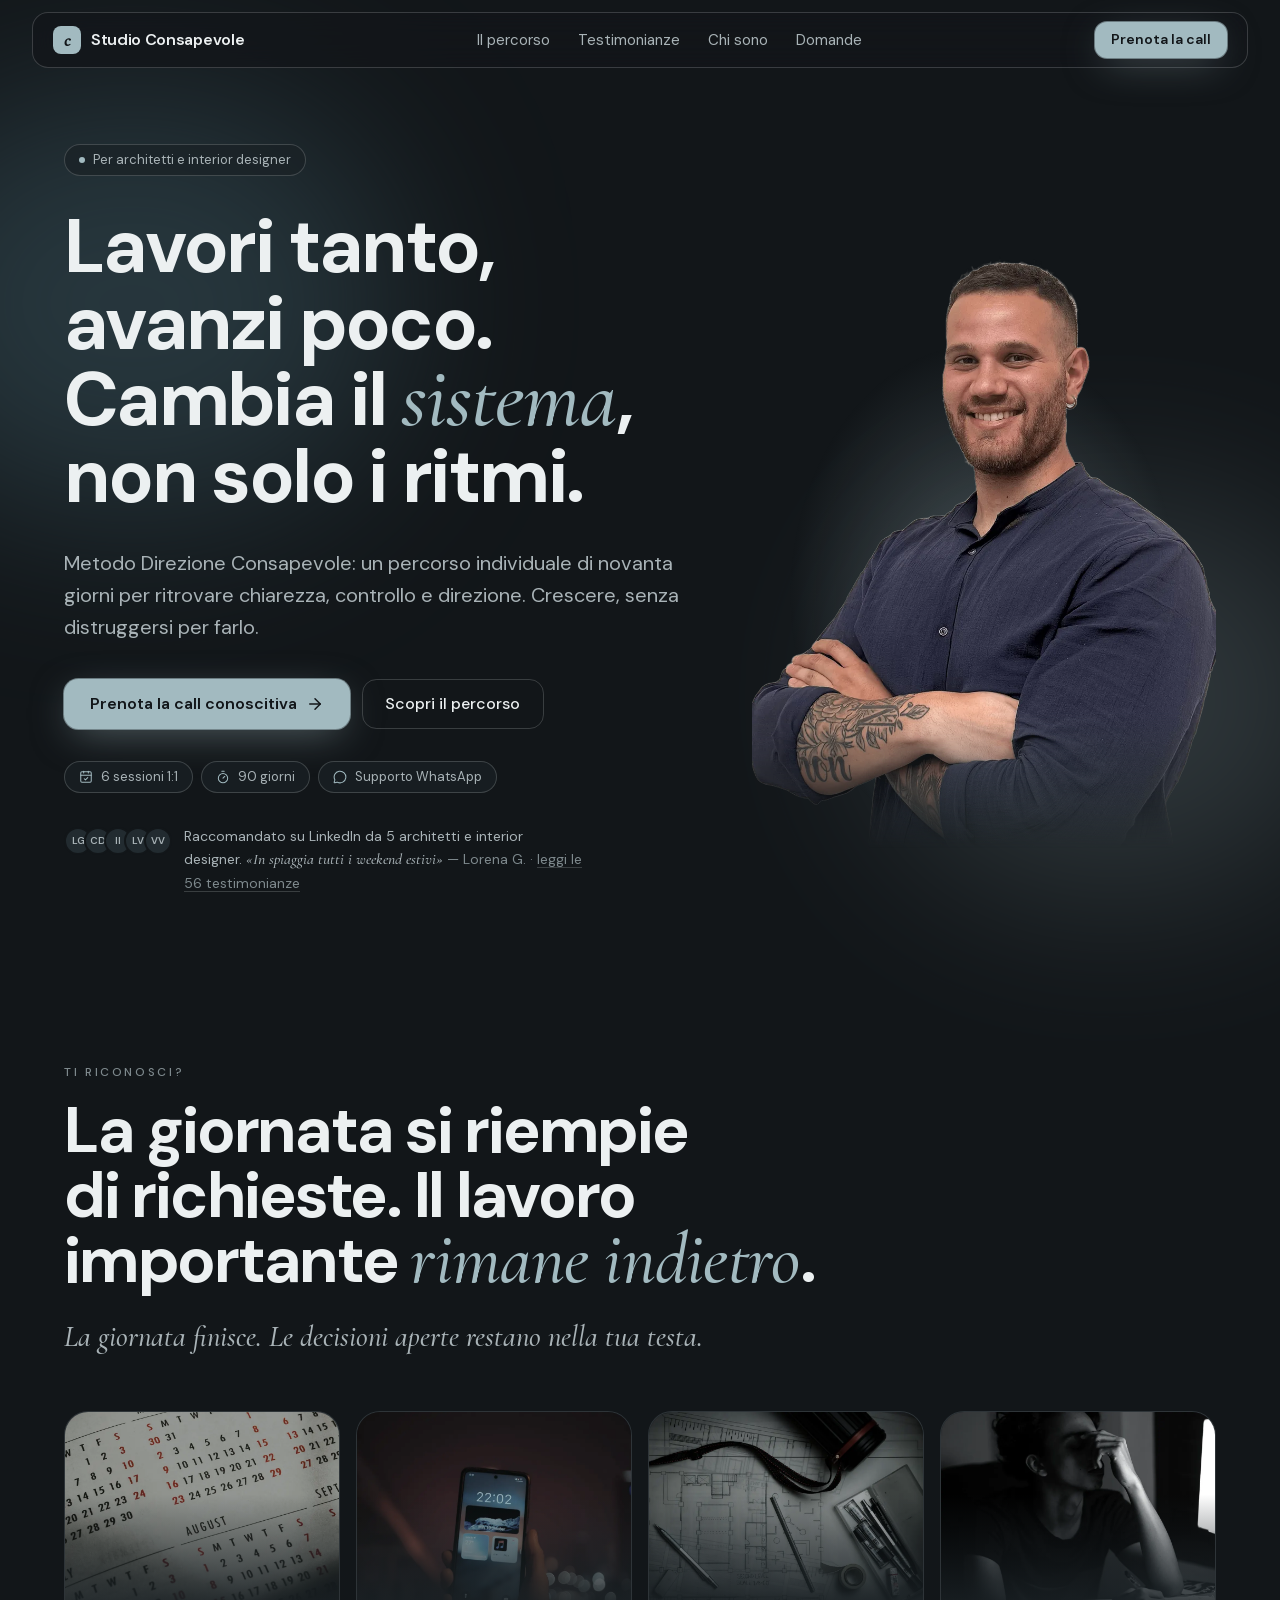
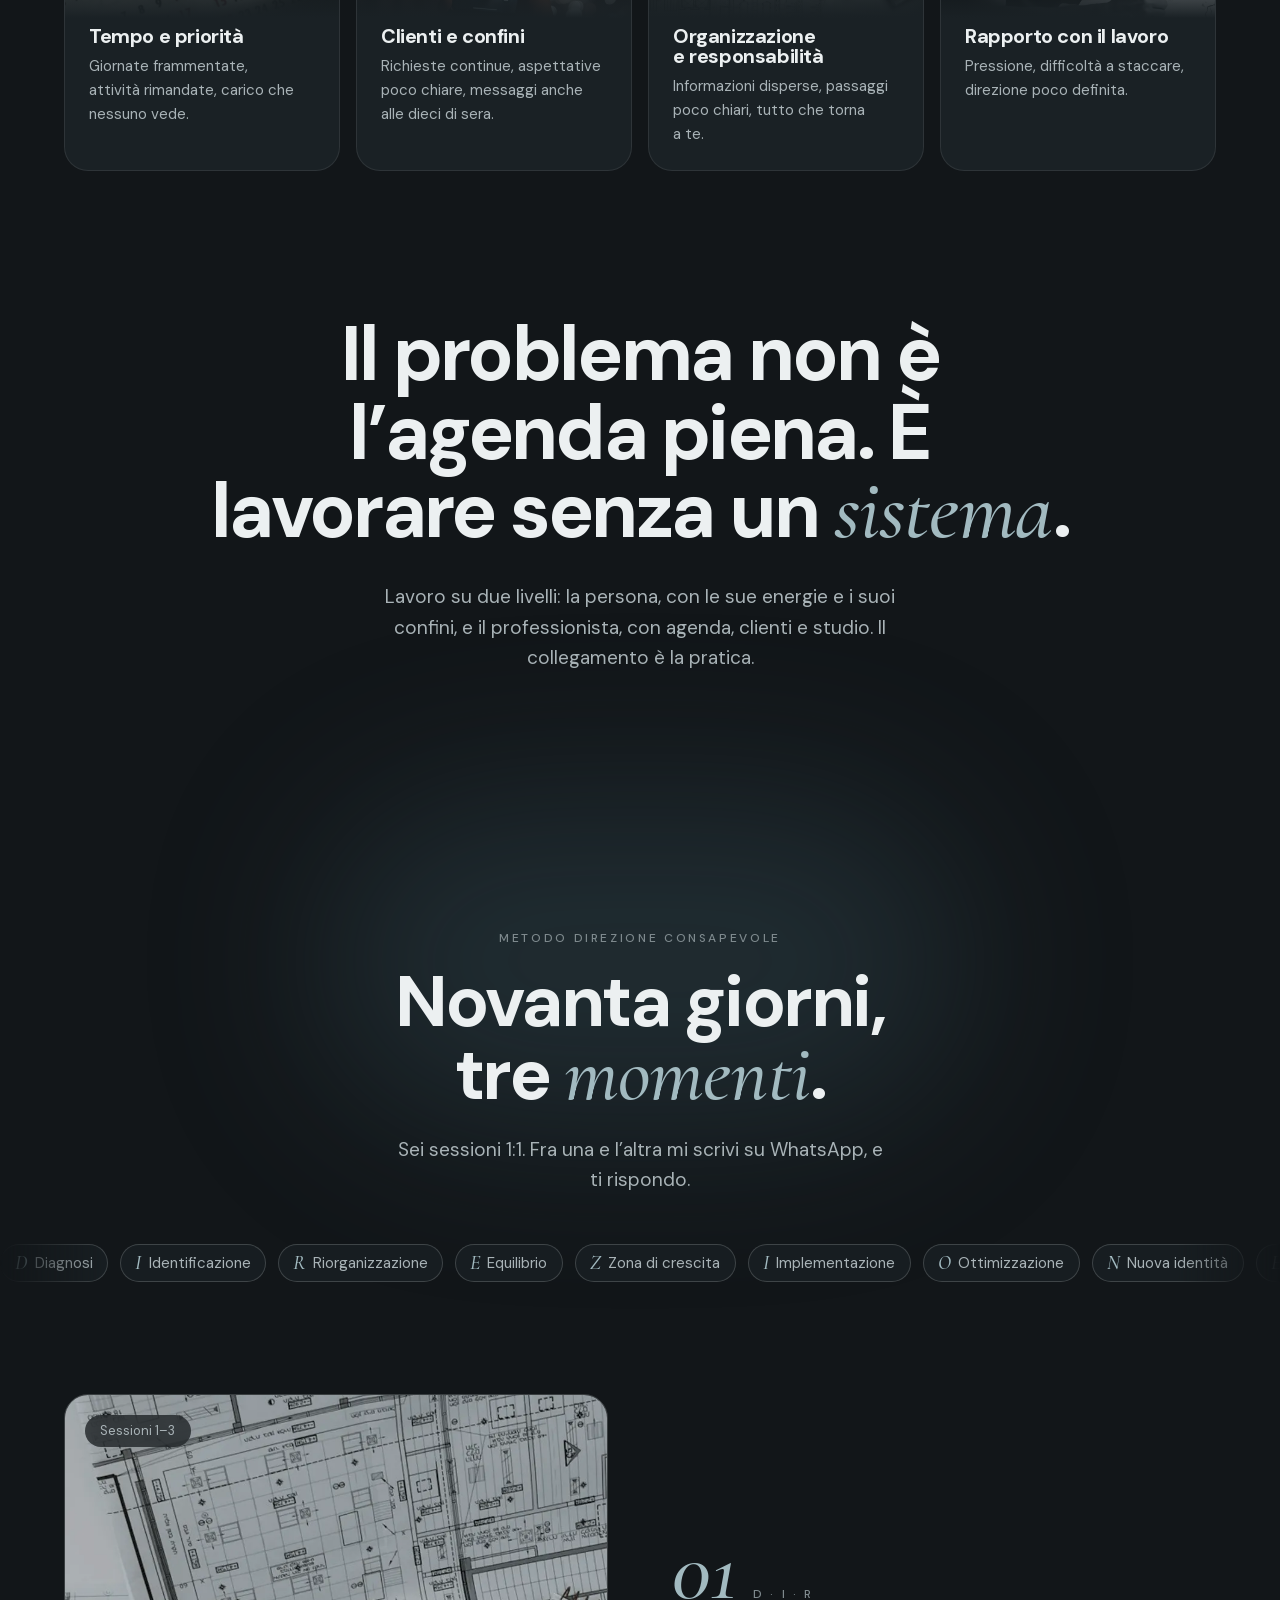
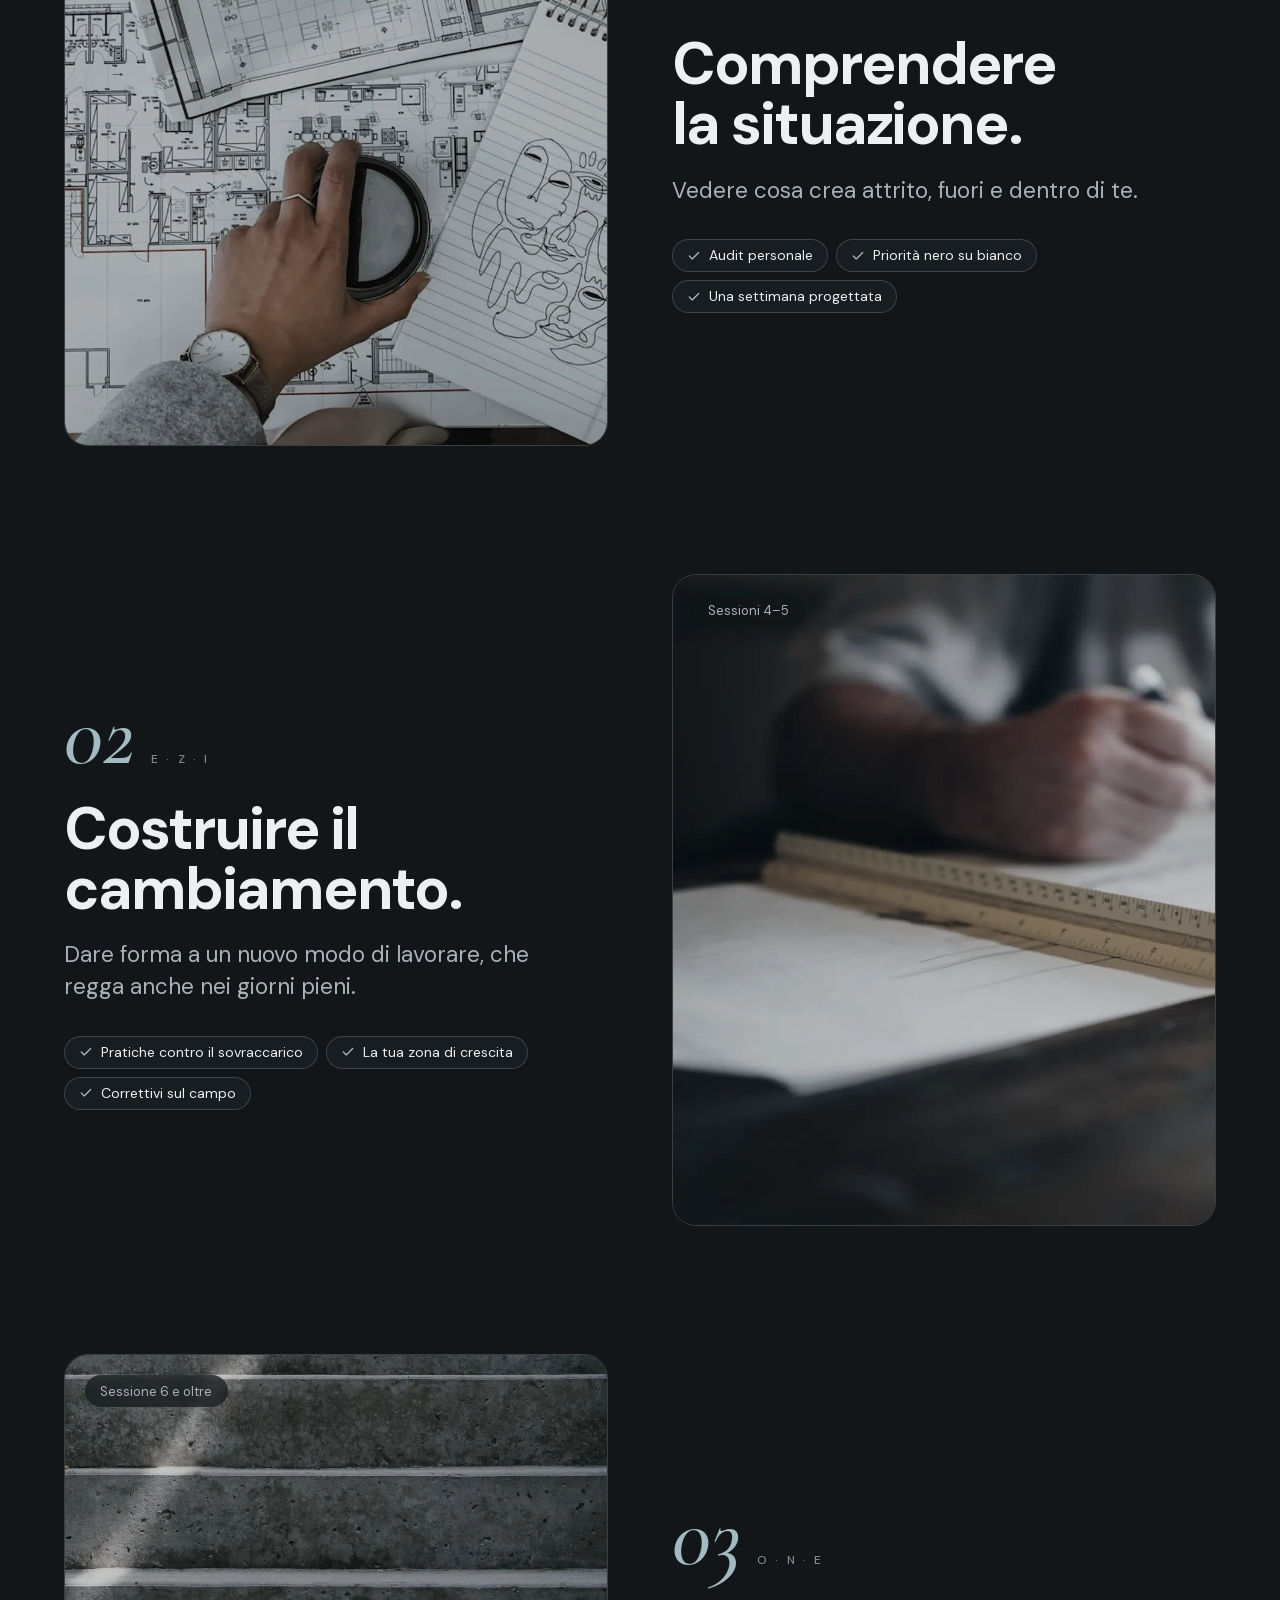
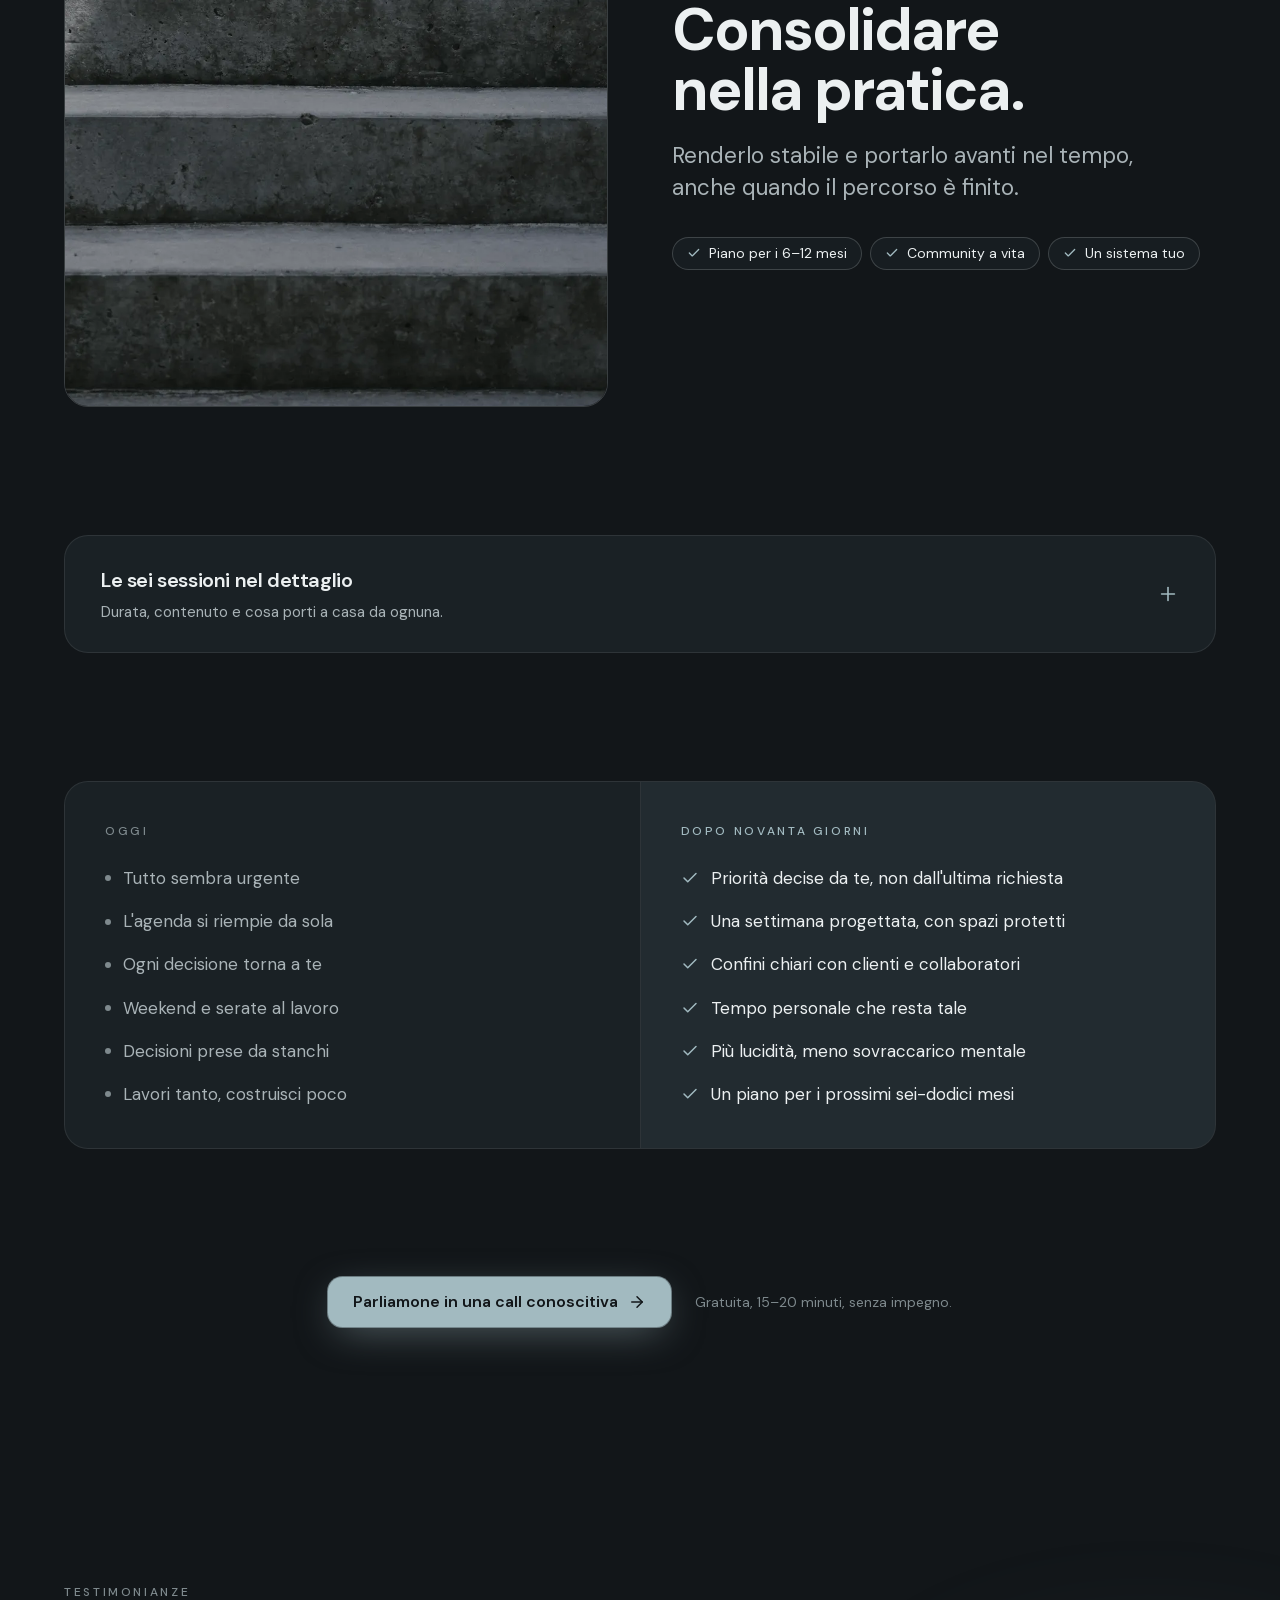
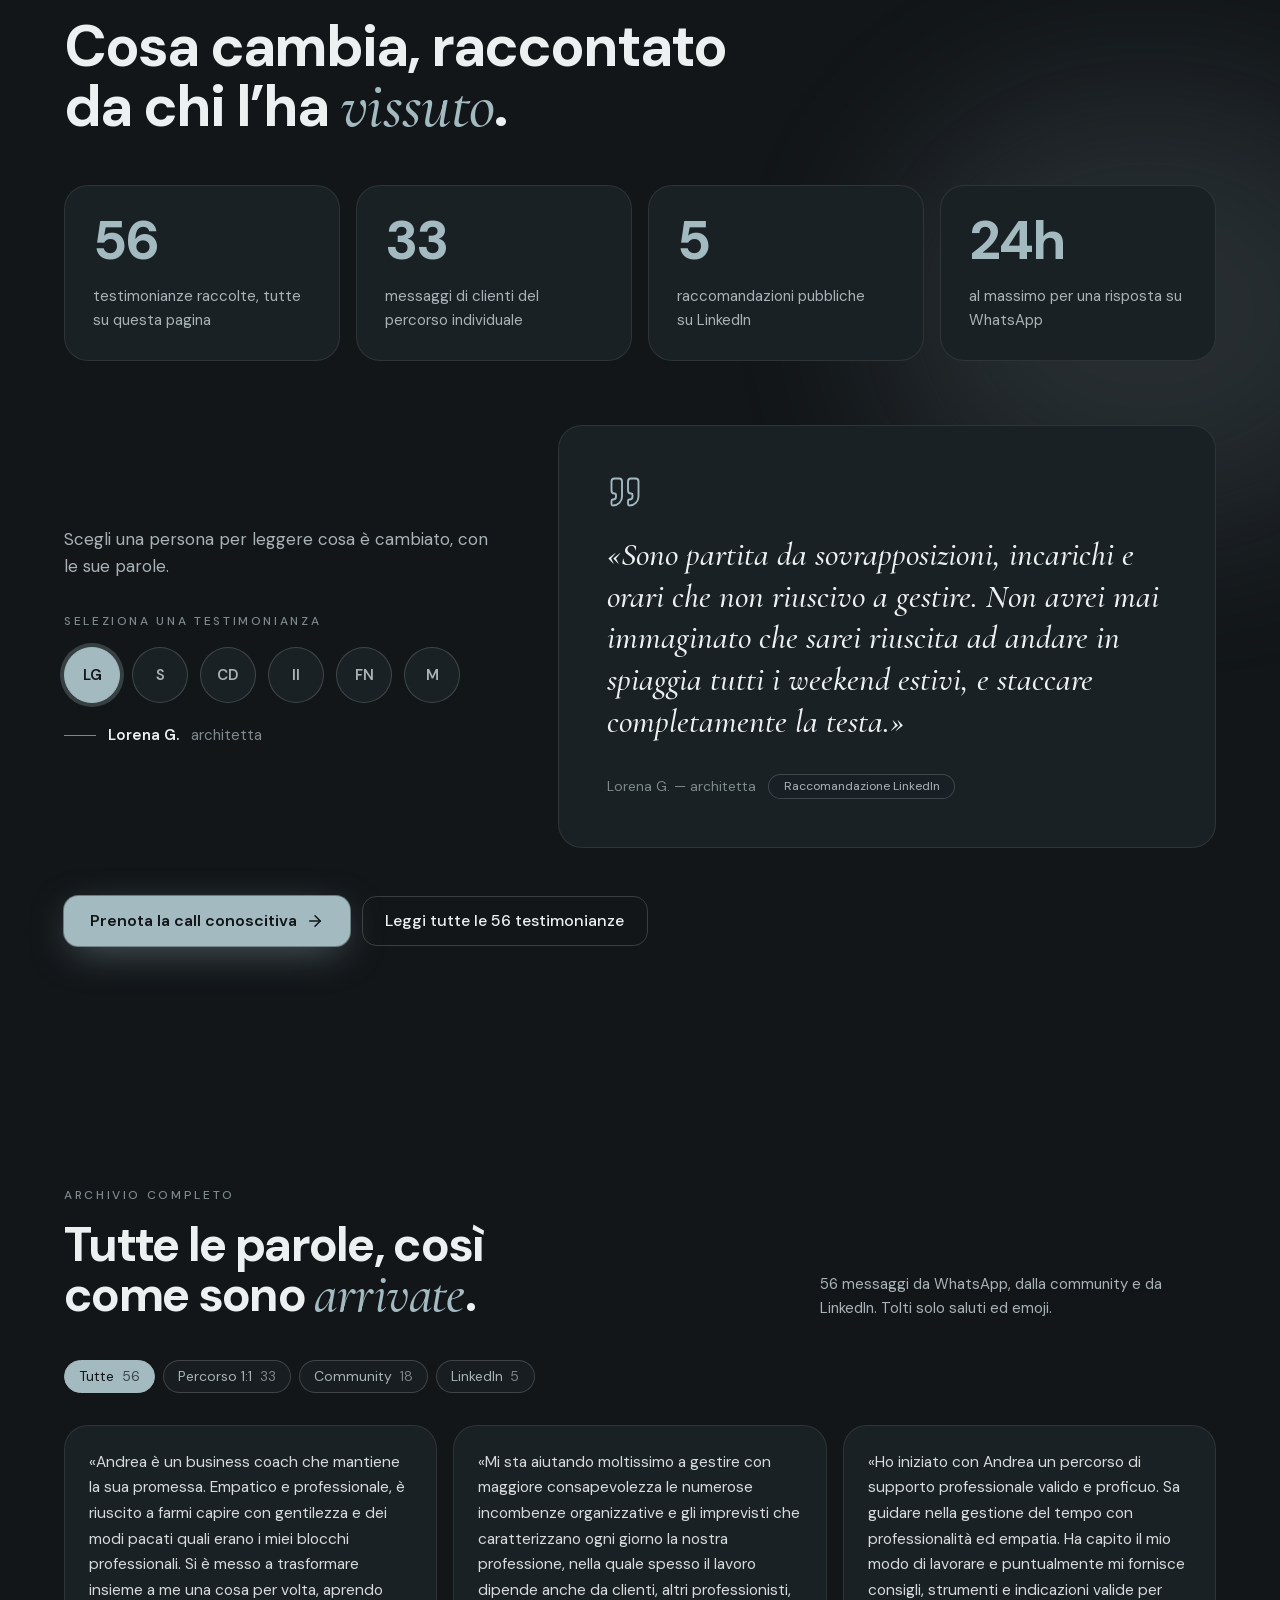
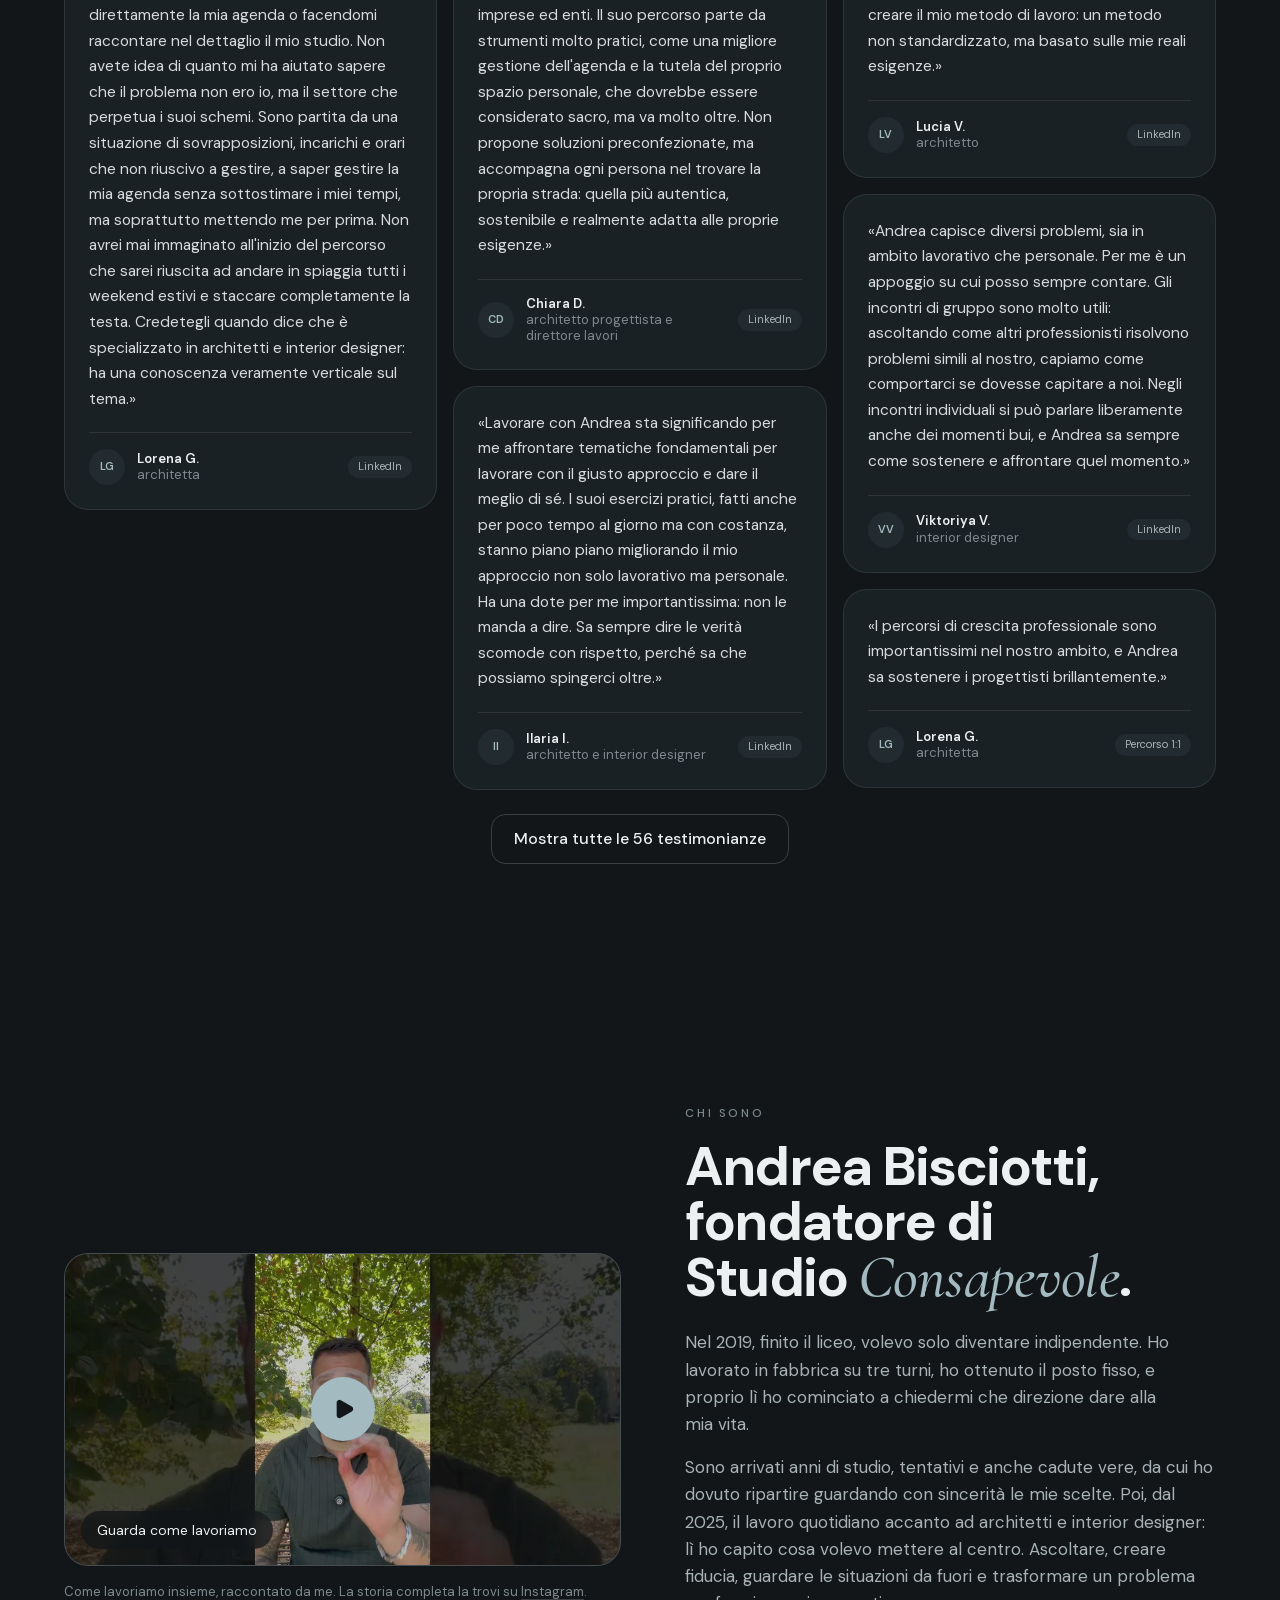
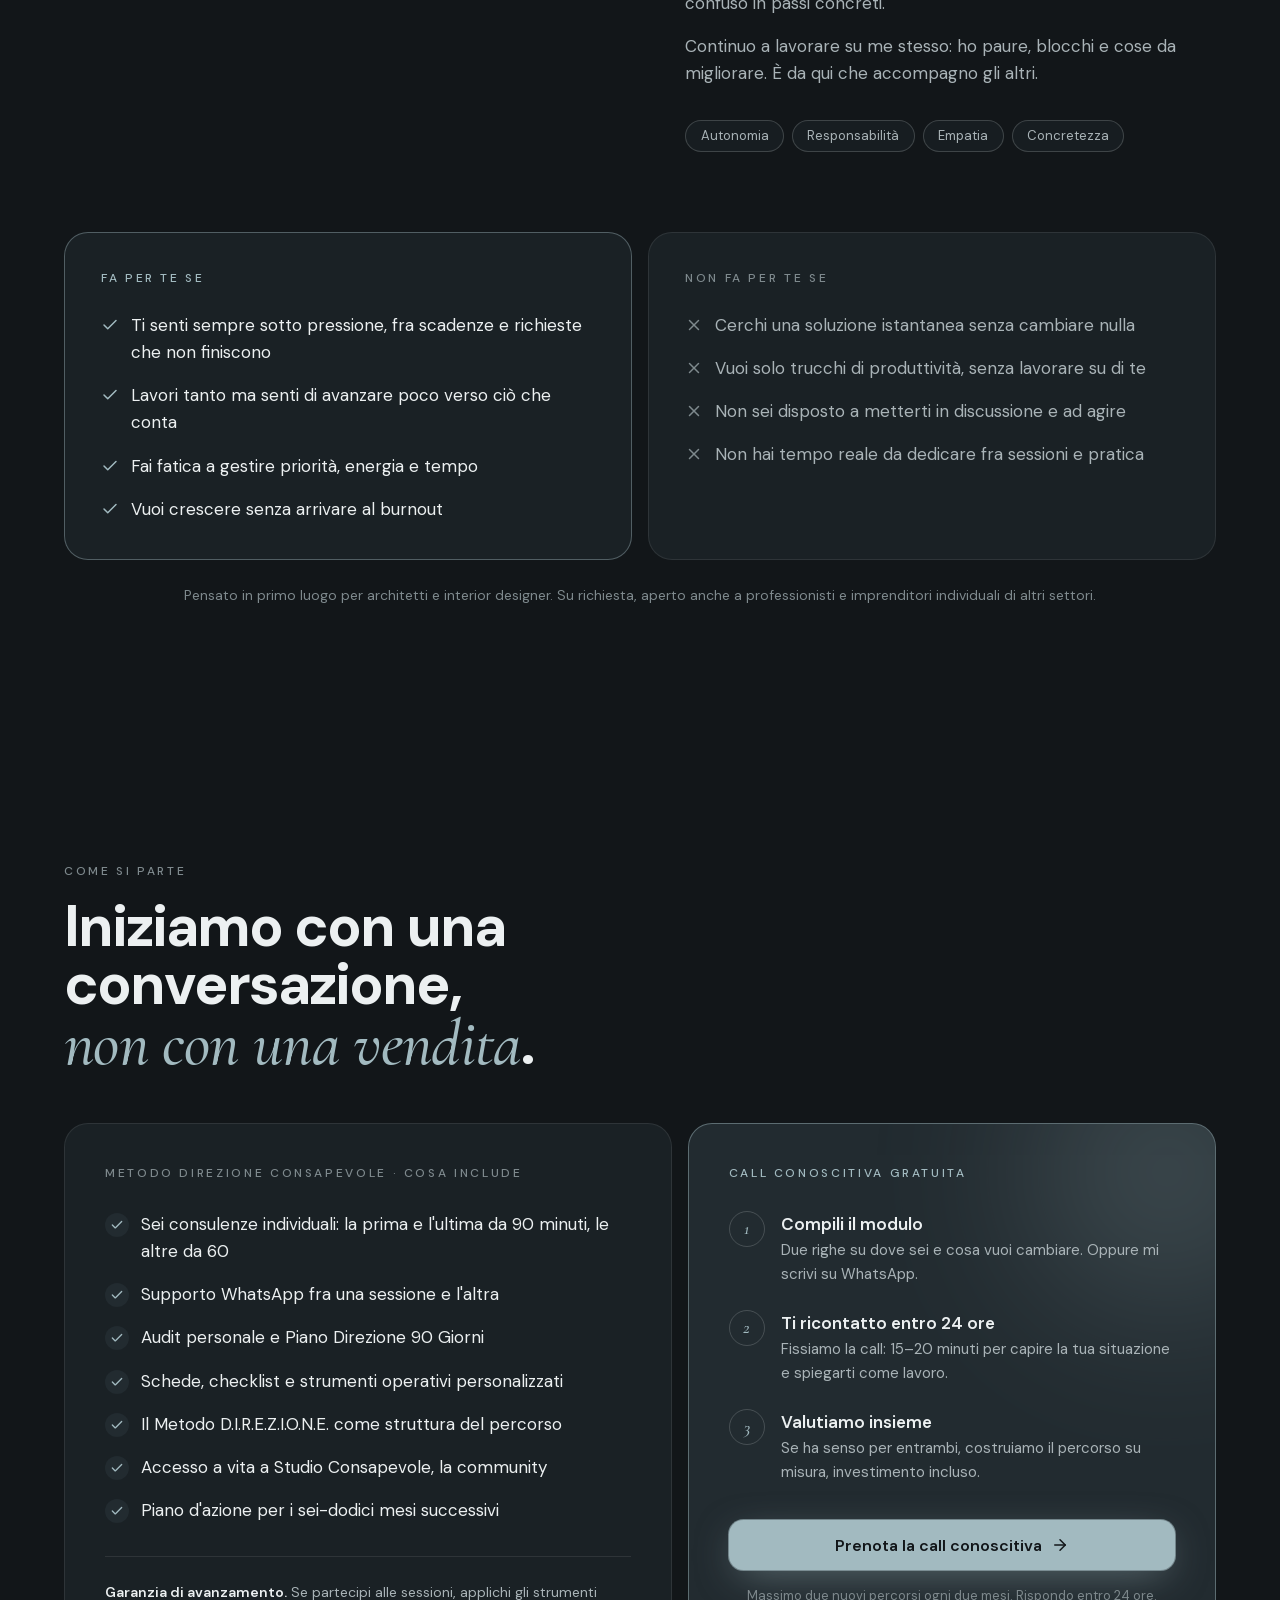
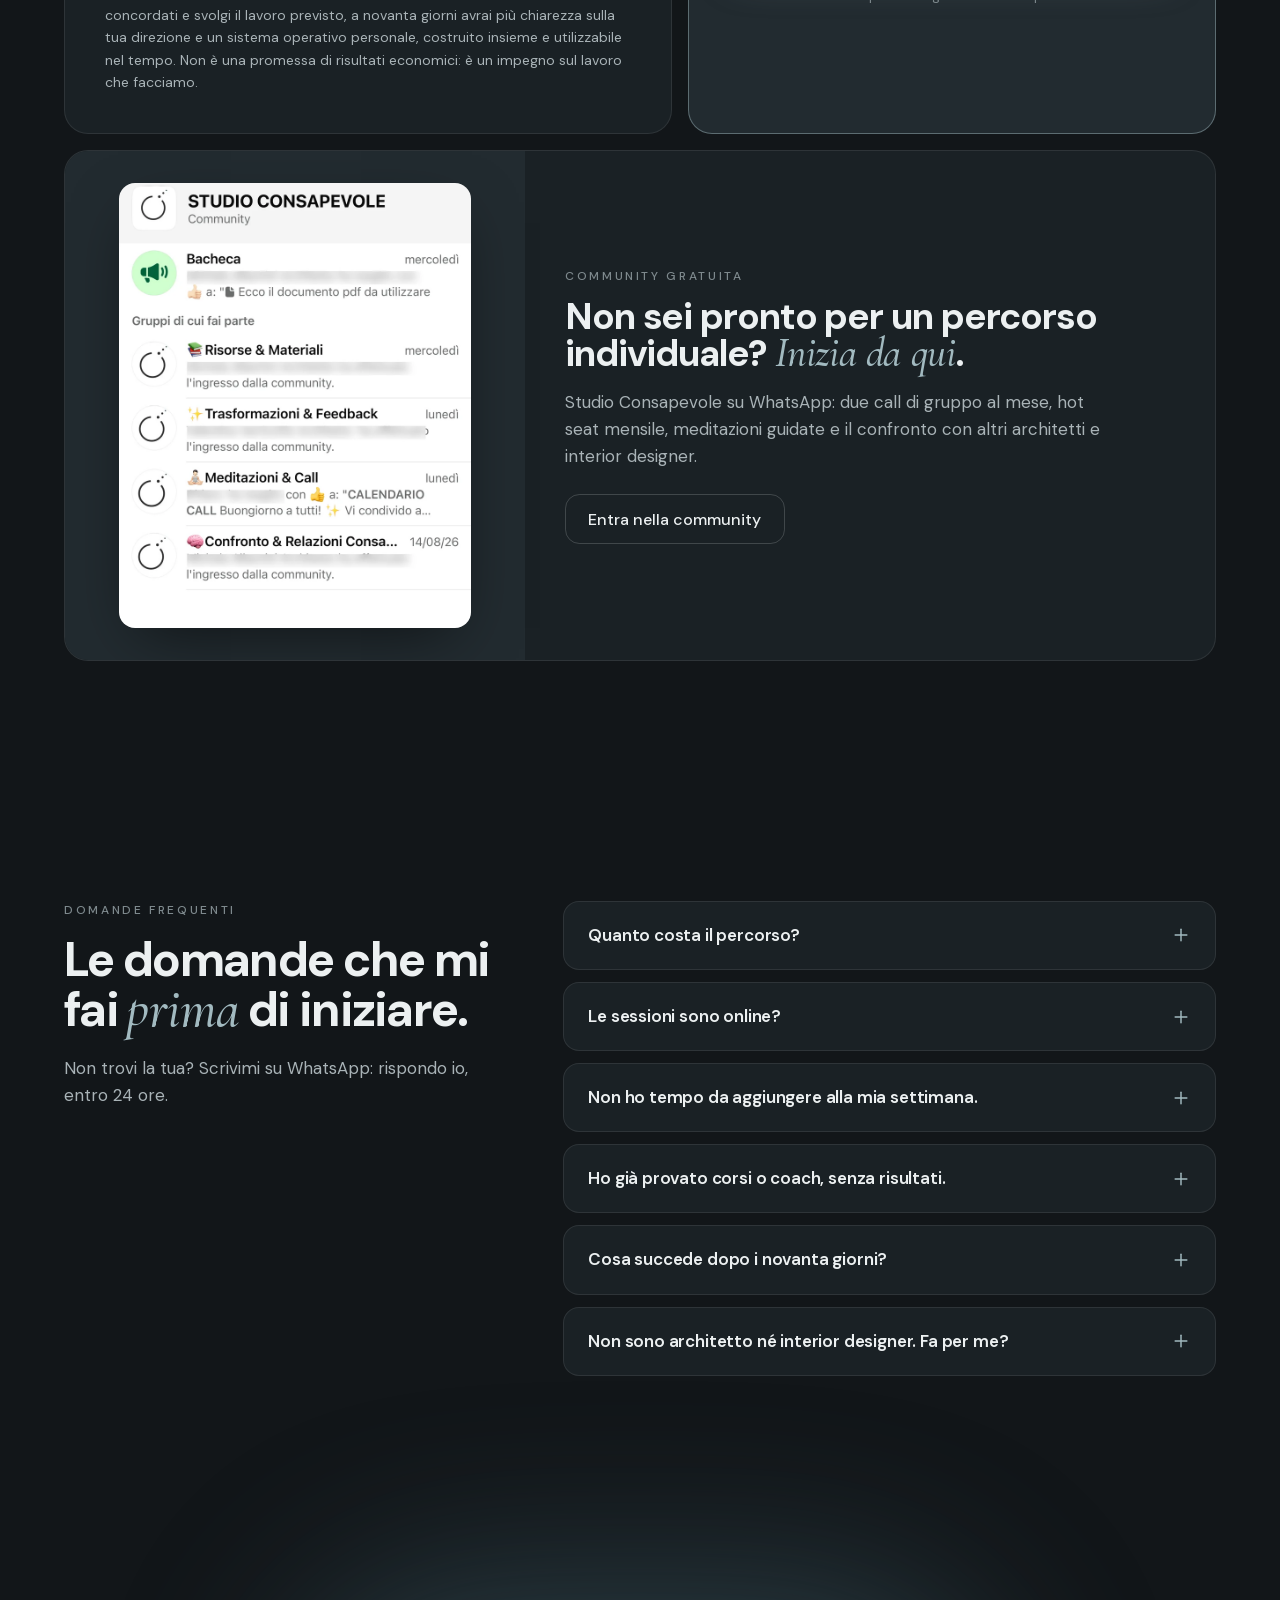
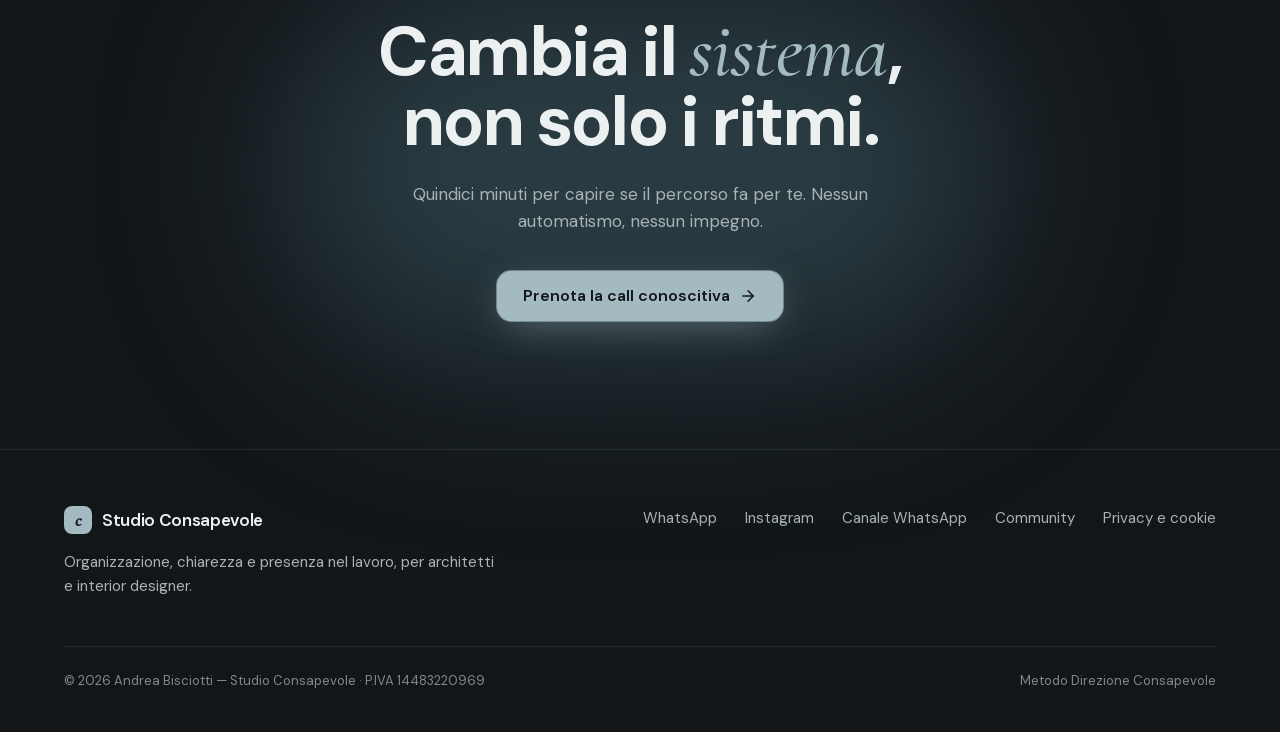
==== commit 8b38c8b3: "Landing: immagini dei tre momenti e screenshot della community - percorso: nuove immagini per Compre" ====
--- a/index.html
+++ b/index.html
@@ -1 +1 @@
-<!DOCTYPE html><html lang="it" class="cormorant_garamond_dcbfba80-module__Elzsgq__variable dm_sans_d6e7dc80-module__Pevr3W__variable"><head><meta charSet="utf-8"/><meta name="viewport" content="width=device-width, initial-scale=1"/><link rel="preload" href="/_next/static/media/5c285b27cdda1fe8-s.p.2_mbdogr7ni8i.woff2" as="font" crossorigin="" type="font/woff2"/><link rel="preload" href="/_next/static/media/cc4b84345f7a025e-s.p.2zanptnlo2hyo.woff2" as="font" crossorigin="" type="font/woff2"/><link rel="preload" as="image" href="/img/andrea.webp" fetchPriority="high"/><link rel="stylesheet" href="/_next/static/chunks/0-4vhf-mwtqoe.css" data-precedence="next"/><link rel="preload" as="script" fetchPriority="low" href="/_next/static/chunks/3s6nzrbk-8mnv.js"/><script src="/_next/static/chunks/3450qyhportkm.js" async=""></script><script src="/_next/static/chunks/3kmozkq6tgqnz.js" async=""></script><script src="/_next/static/chunks/3iz8uv5b1jeri.js" async=""></script><script src="/_next/static/chunks/turbopack-0-y8ewk5fgal-.js" async=""></script><script src="/_next/static/chunks/0h2qsuyze9ds1.js" async=""></script><script src="/_next/static/chunks/17ntx4fap6cll.js" async=""></script><script src="/_next/static/chunks/1ir8vfm1pwzo8.js" async=""></script><meta name="theme-color" content="#121619"/><title>Percorso 1:1 per architetti e interior designer — Studio Consapevole · Andrea Bisciotti</title><meta name="description" content="Metodo Direzione Consapevole: un percorso individuale di 90 giorni per architetti e interior designer che vogliono ritrovare chiarezza, controllo e direzione. Si parte da una call conoscitiva gratuita."/><link rel="canonical" href="https://andreabisciotti.it"/><meta property="og:title" content="Lavori tanto, avanzi poco. Cambia il sistema, non solo i ritmi."/><meta property="og:description" content="Studio Consapevole — sei sessioni 1:1 in 90 giorni, con supporto WhatsApp tra una sessione e l&#x27;altra."/><meta property="og:site_name" content="Studio Consapevole"/><meta property="og:locale" content="it_IT"/><meta property="og:image" content="https://andreabisciotti.it/img/og.png"/><meta property="og:image:width" content="1200"/><meta property="og:image:height" content="630"/><meta property="og:image:alt" content="Studio Consapevole — Lavori tanto, avanzi poco. Cambia il sistema, non solo i ritmi."/><meta property="og:type" content="website"/><meta name="twitter:card" content="summary_large_image"/><meta name="twitter:title" content="Lavori tanto, avanzi poco. Cambia il sistema, non solo i ritmi."/><meta name="twitter:description" content="Studio Consapevole — sei sessioni 1:1 in 90 giorni, con supporto WhatsApp tra una sessione e l&#x27;altra."/><meta name="twitter:image" content="https://andreabisciotti.it/img/og.png"/><link rel="icon" href="/icon.svg?icon.262ht92jx5ilk.svg" sizes="any" type="image/svg+xml"/><meta name="next-size-adjust" content=""/><script type="application/ld+json">{"@context":"https://schema.org","@type":"ProfessionalService","name":"Studio Consapevole","url":"https://andreabisciotti.it","image":"https://andreabisciotti.it/img/andrea.webp","description":"Percorso individuale di 90 giorni per architetti e interior designer: priorità, tempo, organizzazione e gestione dei clienti.","areaServed":"IT","founder":{"@type":"Person","name":"Andrea Bisciotti","sameAs":["https://www.instagram.com/andrea.biscio"]},"review":[{"@type":"Review","author":{"@type":"Person","name":"Lorena G."},"reviewBody":"Andrea è un business coach che mantiene la sua promessa. Empatico e professionale, è riuscito a farmi capire con gentilezza e dei modi pacati quali erano i miei blocchi professionali. Si è messo a trasformare insieme a me una cosa per volta, aprendo direttamente la mia agenda o facendomi raccontare nel dettaglio il mio studio. Non avete idea di quanto mi ha aiutato sapere che il problema non ero io, ma il settore che perpetua i suoi schemi. Sono partita da una situazione di sovrapposizioni, incarichi e orari che non riuscivo a gestire, a saper gestire la mia agenda senza sottostimare i miei tempi, ma soprattutto mettendo me per prima. Non avrei mai immaginato all'inizio del percorso che sarei riuscita ad andare in spiaggia tutti i weekend estivi e staccare completamente la testa. Credetegli quando dice che è specializzato in architetti e interior designer: ha una conoscenza veramente verticale sul tema."},{"@type":"Review","author":{"@type":"Person","name":"Chiara D."},"reviewBody":"Mi sta aiutando moltissimo a gestire con maggiore consapevolezza le numerose incombenze organizzative e gli imprevisti che caratterizzano ogni giorno la nostra professione, nella quale spesso il lavoro dipende anche da clienti, altri professionisti, imprese ed enti. Il suo percorso parte da strumenti molto pratici, come una migliore gestione dell'agenda e la tutela del proprio spazio personale, che dovrebbe essere considerato sacro, ma va molto oltre. Non propone soluzioni preconfezionate, ma accompagna ogni persona nel trovare la propria strada: quella più autentica, sostenibile e realmente adatta alle proprie esigenze."},{"@type":"Review","author":{"@type":"Person","name":"Ilaria I."},"reviewBody":"Lavorare con Andrea sta significando per me affrontare tematiche fondamentali per lavorare con il giusto approccio e dare il meglio di sé. I suoi esercizi pratici, fatti anche per poco tempo al giorno ma con costanza, stanno piano piano migliorando il mio approccio non solo lavorativo ma personale. Ha una dote per me importantissima: non le manda a dire. Sa sempre dire le verità scomode con rispetto, perché sa che possiamo spingerci oltre."},{"@type":"Review","author":{"@type":"Person","name":"Lucia V."},"reviewBody":"Ho iniziato con Andrea un percorso di supporto professionale valido e proficuo. Sa guidare nella gestione del tempo con professionalità ed empatia. Ha capito il mio modo di lavorare e puntualmente mi fornisce consigli, strumenti e indicazioni valide per creare il mio metodo di lavoro: un metodo non standardizzato, ma basato sulle mie reali esigenze."},{"@type":"Review","author":{"@type":"Person","name":"Viktoriya V."},"reviewBody":"Andrea capisce diversi problemi, sia in ambito lavorativo che personale. Per me è un appoggio su cui posso sempre contare. Gli incontri di gruppo sono molto utili: ascoltando come altri professionisti risolvono problemi simili al nostro, capiamo come comportarci se dovesse capitare a noi. Negli incontri individuali si può parlare liberamente anche dei momenti bui, e Andrea sa sempre come sostenere e affrontare quel momento."}]}</script><script src="/_next/static/chunks/0cz1d0mv5g_q7.js" noModule=""></script></head><body><div hidden=""><!--$--><!--/$--></div><header class="fixed inset-x-0 top-3 z-50 px-3"><div class="mx-auto flex h-14 max-w-[76rem] items-center justify-between gap-4 rounded-2xl border border-[var(--line-strong)] bg-[color-mix(in_oklab,var(--color-bg)_72%,transparent)] px-4 backdrop-blur-xl md:px-5"><a href="#top" class="flex items-center gap-2.5 whitespace-nowrap text-[1rem] font-semibold tracking-[-0.02em]"><span aria-hidden="true" class="grid h-7 w-7 place-items-center rounded-lg bg-accent font-serif text-[1.15rem] italic text-bg">c</span>Studio Consapevole</a><nav aria-label="Sezioni della pagina" class="hidden items-center gap-7 text-[0.9375rem] md:flex"><a href="#percorso" class="nav-link">Il percorso</a><a href="#testimonianze" class="nav-link">Testimonianze</a><a href="#chi-sono" class="nav-link">Chi sono</a><a href="#domande" class="nav-link">Domande</a></nav><a href="https://wa.me/message/Q6IYHDGL57VTB1" target="_blank" rel="noopener" data-call="true" class="btn shrink-0 whitespace-nowrap !rounded-xl !px-4 !py-2.5 text-[0.875rem] plausible-event-name=Call+header"><span class="sm:hidden">Prenota</span><span class="hidden sm:inline">Prenota la call</span></a></div></header><main><section id="top" class="anchor relative pt-28 md:pt-36" aria-labelledby="hero-title"><div aria-hidden="true" class="glow left-[-10%] top-[10%] h-[420px] w-[520px] bg-slate"></div><div aria-hidden="true" class="glow right-[-5%] bottom-[5%] h-[380px] w-[460px] bg-accent opacity-20"></div><div class="shell relative grid items-center gap-10 lg:grid-cols-[minmax(0,1.45fr)_minmax(0,1fr)] lg:gap-4"><div class="pb-6 lg:pb-10"><p class="chip mb-8"><span aria-hidden="true" class="h-1.5 w-1.5 rounded-full bg-accent"></span>Per architetti e interior designer</p><h1 id="hero-title" class="text-[clamp(2.55rem,6.2vw,4.7rem)]"><span class="line-mask"><span class="line-up sm:whitespace-nowrap" style="--i:0">Lavori tanto,</span></span><span class="line-mask"><span class="line-up sm:whitespace-nowrap" style="--i:1">avanzi poco.</span></span><span class="line-mask"><span class="line-up sm:whitespace-nowrap" style="--i:2">Cambia il <span class="kw">sistema</span>,</span></span><span class="line-mask"><span class="line-up sm:whitespace-nowrap" style="--i:3">non solo i ritmi.</span></span></h1><div class="hero-rise"><p class="mt-8 max-w-[46ch] text-[1.125rem] text-muted md:text-[1.25rem]">Metodo Direzione Consapevole: un percorso individuale di novanta giorni per ritrovare chiarezza, controllo e direzione. Crescere, senza distruggersi per farlo.</p><div class="mt-9 flex flex-wrap items-center gap-3"><a href="https://wa.me/message/Q6IYHDGL57VTB1" target="_blank" rel="noopener" data-call="true" class="btn plausible-event-name=Call+hero">Prenota la call conoscitiva<svg xmlns="http://www.w3.org/2000/svg" width="18" height="18" viewBox="0 0 24 24" fill="none" stroke="currentColor" stroke-width="2" stroke-linecap="round" stroke-linejoin="round" class="lucide lucide-arrow-right" aria-hidden="true"><path d="M5 12h14"></path><path d="m12 5 7 7-7 7"></path></svg></a><a href="#percorso" class="btn-ghost">Scopri il percorso</a></div><ul class="mt-8 flex flex-wrap gap-2"><li class="chip"><svg xmlns="http://www.w3.org/2000/svg" width="14" height="14" viewBox="0 0 24 24" fill="none" stroke="currentColor" stroke-width="1.75" stroke-linecap="round" stroke-linejoin="round" class="lucide lucide-calendar-check text-accent" aria-hidden="true"><path d="M8 2v3"></path><path d="M16 2v3"></path><rect x="3" y="3" width="18" height="18" rx="2"></rect><path d="M3 9h18"></path><path d="m9 15 2 2 4-4"></path></svg>6 sessioni 1:1</li><li class="chip"><svg xmlns="http://www.w3.org/2000/svg" width="14" height="14" viewBox="0 0 24 24" fill="none" stroke="currentColor" stroke-width="1.75" stroke-linecap="round" stroke-linejoin="round" class="lucide lucide-timer text-accent" aria-hidden="true"><line x1="10" x2="14" y1="2" y2="2"></line><line x1="12" x2="15" y1="14" y2="11"></line><circle cx="12" cy="14" r="8"></circle></svg>90 giorni</li><li class="chip"><svg xmlns="http://www.w3.org/2000/svg" width="14" height="14" viewBox="0 0 24 24" fill="none" stroke="currentColor" stroke-width="1.75" stroke-linecap="round" stroke-linejoin="round" class="lucide lucide-message-circle text-accent" aria-hidden="true"><path d="M2.992 16.342a2 2 0 0 1 .094 1.167l-1.065 3.29a1 1 0 0 0 1.236 1.168l3.413-.998a2 2 0 0 1 1.099.092 10 10 0 1 0-4.777-4.719"></path></svg>Supporto WhatsApp</li></ul><div class="mt-8 flex max-w-[52ch] items-start gap-3 text-[0.875rem] text-faint"><span aria-hidden="true" class="flex shrink-0 -space-x-2 pt-0.5"><span class="grid h-7 w-7 place-items-center rounded-full border-2 border-bg bg-surface-2 text-[0.625rem] font-semibold text-muted">LG</span><span class="grid h-7 w-7 place-items-center rounded-full border-2 border-bg bg-surface-2 text-[0.625rem] font-semibold text-muted">CD</span><span class="grid h-7 w-7 place-items-center rounded-full border-2 border-bg bg-surface-2 text-[0.625rem] font-semibold text-muted">II</span><span class="grid h-7 w-7 place-items-center rounded-full border-2 border-bg bg-surface-2 text-[0.625rem] font-semibold text-muted">LV</span><span class="grid h-7 w-7 place-items-center rounded-full border-2 border-bg bg-surface-2 text-[0.625rem] font-semibold text-muted">VV</span></span><p><span class="text-muted">Raccomandato su LinkedIn da <!-- -->5<!-- --> architetti e interior designer.</span> <span class="font-serif text-[1.12em] italic text-muted">«In spiaggia tutti i weekend estivi»</span> <!-- -->— Lorena G. ·<!-- --> <a href="#testimonianze" class="link-rule">leggi le <!-- -->56<!-- --> testimonianze</a></p></div></div></div><div class="relative mx-auto w-full max-w-[420px] lg:max-w-[520px]"><div aria-hidden="true" class="absolute inset-x-[8%] bottom-0 top-[18%] rounded-t-[999px] bg-[radial-gradient(closest-side,color-mix(in_oklab,var(--color-accent)_30%,transparent),transparent)]"></div><img alt="Andrea Bisciotti, camicia blu, braccia incrociate, sorride" fetchPriority="high" width="880" height="1173" decoding="async" data-nimg="1" class="relative h-auto w-full [mask-image:linear-gradient(to_bottom,#000_78%,transparent_100%)]" style="color:transparent" src="/img/andrea.webp"/></div></div></section><section id="tesi" class="anchor relative py-24 md:py-32"><div class="shell"><div class="reveal max-w-[48rem]"><p class="kicker">Ti riconosci?</p><h2 class="mt-4 text-[clamp(2.2rem,5vw,4rem)]">La giornata si riempie di richieste. Il lavoro importante<!-- --> <span class="kw">rimane indietro</span>.</h2><p class="mt-6 font-serif text-[clamp(1.35rem,2.4vw,1.8rem)] leading-[1.3] italic text-muted">La giornata finisce. Le decisioni aperte restano nella tua testa.</p></div><div class="mt-14 grid gap-4 sm:grid-cols-2 lg:grid-cols-4"><div class="reveal card group overflow-hidden"><div class="relative overflow-hidden"><img alt="Un calendario fitto di date" loading="lazy" width="1000" height="750" decoding="async" data-nimg="1" class="aspect-[4/3] w-full object-cover transition-transform duration-700 group-hover:scale-[1.04]" style="color:transparent" src="/img/pain-tempo.webp"/><div aria-hidden="true" class="absolute inset-0 bg-[linear-gradient(to_top,var(--color-surface)_0%,transparent_60%)]"></div></div><div class="p-6 pt-2"><h3 class="text-[1.25rem] tracking-[-0.02em]">Tempo e priorità</h3><p class="mt-2 text-[0.9375rem] text-muted">Giornate frammentate, attività rimandate, carico che nessuno vede.</p></div></div><div class="reveal card group overflow-hidden"><div class="relative overflow-hidden"><img alt="Uno smartphone in mano che segna le 22:02" loading="lazy" width="1000" height="750" decoding="async" data-nimg="1" class="aspect-[4/3] w-full object-cover transition-transform duration-700 group-hover:scale-[1.04]" style="color:transparent" src="/img/pain-clienti.webp"/><div aria-hidden="true" class="absolute inset-0 bg-[linear-gradient(to_top,var(--color-surface)_0%,transparent_60%)]"></div></div><div class="p-6 pt-2"><h3 class="text-[1.25rem] tracking-[-0.02em]">Clienti e confini</h3><p class="mt-2 text-[0.9375rem] text-muted">Richieste continue, aspettative poco chiare, messaggi anche alle dieci di sera.</p></div></div><div class="reveal card group overflow-hidden"><div class="relative overflow-hidden"><img alt="Tavole di progetto con matite e righello su un tavolo" loading="lazy" width="1000" height="750" decoding="async" data-nimg="1" class="aspect-[4/3] w-full object-cover transition-transform duration-700 group-hover:scale-[1.04]" style="color:transparent" src="/img/pain-organizzazione.webp"/><div aria-hidden="true" class="absolute inset-0 bg-[linear-gradient(to_top,var(--color-surface)_0%,transparent_60%)]"></div></div><div class="p-6 pt-2"><h3 class="text-[1.25rem] tracking-[-0.02em]">Organizzazione e responsabilità</h3><p class="mt-2 text-[0.9375rem] text-muted">Informazioni disperse, passaggi poco chiari, tutto che torna a te.</p></div></div><div class="reveal card group overflow-hidden"><div class="relative overflow-hidden"><img alt="Una persona alla scrivania con la mano sulla fronte, in bianco e nero" loading="lazy" width="1000" height="750" decoding="async" data-nimg="1" class="aspect-[4/3] w-full object-cover transition-transform duration-700 group-hover:scale-[1.04]" style="color:transparent" src="/img/pain-rapporto.webp"/><div aria-hidden="true" class="absolute inset-0 bg-[linear-gradient(to_top,var(--color-surface)_0%,transparent_60%)]"></div></div><div class="p-6 pt-2"><h3 class="text-[1.25rem] tracking-[-0.02em]">Rapporto con il lavoro</h3><p class="mt-2 text-[0.9375rem] text-muted">Pressione, difficoltà a staccare, direzione poco definita.</p></div></div></div></div><div class="reveal shell mt-28 text-center md:mt-36"><h2 class="mx-auto max-w-[20ch] text-[clamp(2.4rem,6vw,5rem)]">Il problema non è l’agenda piena. È lavorare senza un <span class="kw">sistema</span>.</h2><p class="mx-auto mt-8 max-w-[44ch] text-[1.1875rem] text-muted">Lavoro su due livelli: la persona, con le sue energie e i suoi confini, e il professionista, con agenda, clienti e studio. Il collegamento è la pratica.</p></div></section><section id="percorso" class="anchor relative py-24 md:py-32"><div aria-hidden="true" class="glow left-1/2 top-0 h-[320px] w-[640px] -translate-x-1/2 bg-slate opacity-35"></div><div class="shell relative"><div class="reveal mx-auto max-w-[46rem] text-center"><p class="kicker">Metodo Direzione Consapevole</p><h2 class="mt-4 text-[clamp(2.4rem,5.6vw,4.6rem)]">Novanta giorni, tre <span class="kw">momenti</span>.</h2><p class="mx-auto mt-6 max-w-[42ch] text-[1.1875rem] text-muted">Sei sessioni 1:1. Fra una e l’altra mi scrivi su WhatsApp, e ti rispondo.</p></div></div><div class="mt-12"><div class="marquee" data-run="false"><div class="marquee__track"><ul aria-hidden="false" class="flex shrink-0 gap-3 pr-3"><li class="chip whitespace-nowrap !py-2 !text-[0.9375rem]"><span class="font-serif text-[1.25rem] leading-none italic text-accent">D</span>Diagnosi</li><li class="chip whitespace-nowrap !py-2 !text-[0.9375rem]"><span class="font-serif text-[1.25rem] leading-none italic text-accent">I</span>Identificazione</li><li class="chip whitespace-nowrap !py-2 !text-[0.9375rem]"><span class="font-serif text-[1.25rem] leading-none italic text-accent">R</span>Riorganizzazione</li><li class="chip whitespace-nowrap !py-2 !text-[0.9375rem]"><span class="font-serif text-[1.25rem] leading-none italic text-accent">E</span>Equilibrio</li><li class="chip whitespace-nowrap !py-2 !text-[0.9375rem]"><span class="font-serif text-[1.25rem] leading-none italic text-accent">Z</span>Zona di crescita</li><li class="chip whitespace-nowrap !py-2 !text-[0.9375rem]"><span class="font-serif text-[1.25rem] leading-none italic text-accent">I</span>Implementazione</li><li class="chip whitespace-nowrap !py-2 !text-[0.9375rem]"><span class="font-serif text-[1.25rem] leading-none italic text-accent">O</span>Ottimizzazione</li><li class="chip whitespace-nowrap !py-2 !text-[0.9375rem]"><span class="font-serif text-[1.25rem] leading-none italic text-accent">N</span>Nuova identità</li><li class="chip whitespace-nowrap !py-2 !text-[0.9375rem]"><span class="font-serif text-[1.25rem] leading-none italic text-accent">E</span>Espansione</li></ul><ul aria-hidden="true" class="flex shrink-0 gap-3 pr-3"><li class="chip whitespace-nowrap !py-2 !text-[0.9375rem]"><span class="font-serif text-[1.25rem] leading-none italic text-accent">D</span>Diagnosi</li><li class="chip whitespace-nowrap !py-2 !text-[0.9375rem]"><span class="font-serif text-[1.25rem] leading-none italic text-accent">I</span>Identificazione</li><li class="chip whitespace-nowrap !py-2 !text-[0.9375rem]"><span class="font-serif text-[1.25rem] leading-none italic text-accent">R</span>Riorganizzazione</li><li class="chip whitespace-nowrap !py-2 !text-[0.9375rem]"><span class="font-serif text-[1.25rem] leading-none italic text-accent">E</span>Equilibrio</li><li class="chip whitespace-nowrap !py-2 !text-[0.9375rem]"><span class="font-serif text-[1.25rem] leading-none italic text-accent">Z</span>Zona di crescita</li><li class="chip whitespace-nowrap !py-2 !text-[0.9375rem]"><span class="font-serif text-[1.25rem] leading-none italic text-accent">I</span>Implementazione</li><li class="chip whitespace-nowrap !py-2 !text-[0.9375rem]"><span class="font-serif text-[1.25rem] leading-none italic text-accent">O</span>Ottimizzazione</li><li class="chip whitespace-nowrap !py-2 !text-[0.9375rem]"><span class="font-serif text-[1.25rem] leading-none italic text-accent">N</span>Nuova identità</li><li class="chip whitespace-nowrap !py-2 !text-[0.9375rem]"><span class="font-serif text-[1.25rem] leading-none italic text-accent">E</span>Espansione</li></ul></div></div></div><div class="shell relative mt-20 space-y-20 md:mt-28 md:space-y-32"><article class="grid items-center gap-10 md:grid-cols-2 md:gap-16"><div class="reveal"><div class="relative overflow-hidden rounded-3xl border border-[var(--line-strong)]"><img alt="Andrea al tavolo, ascolta con la mano sul mento" loading="lazy" width="900" height="1125" decoding="async" data-nimg="1" class="aspect-[4/5] w-full object-cover md:aspect-[5/6]" style="color:transparent" src="/img/foto-comprendere.webp"/><span class="absolute left-5 top-5 chip !border-transparent !bg-[color-mix(in_oklab,var(--color-bg)_70%,transparent)] backdrop-blur">Sessioni 1–3</span></div></div><div class="reveal"><p class="flex items-baseline gap-4"><span class="font-serif text-[clamp(3.5rem,7vw,5.5rem)] leading-none italic text-accent">01</span><span class="kicker">D · I · R</span></p><h3 class="mt-5 text-[clamp(2.2rem,4.6vw,3.8rem)]">Comprendere la situazione.</h3><p class="mt-5 max-w-[34ch] text-[clamp(1.15rem,1.8vw,1.4rem)] leading-[1.45] text-muted">Vedere cosa crea attrito, fuori e dentro di te.</p><ul class="mt-8 flex flex-wrap gap-2"><li class="chip !text-[0.875rem] !text-text"><svg xmlns="http://www.w3.org/2000/svg" width="14" height="14" viewBox="0 0 24 24" fill="none" stroke="currentColor" stroke-width="2.25" stroke-linecap="round" stroke-linejoin="round" class="lucide lucide-check text-accent" aria-hidden="true"><path d="M20 6 9 17l-5-5"></path></svg>Audit personale</li><li class="chip !text-[0.875rem] !text-text"><svg xmlns="http://www.w3.org/2000/svg" width="14" height="14" viewBox="0 0 24 24" fill="none" stroke="currentColor" stroke-width="2.25" stroke-linecap="round" stroke-linejoin="round" class="lucide lucide-check text-accent" aria-hidden="true"><path d="M20 6 9 17l-5-5"></path></svg>Priorità nero su bianco</li><li class="chip !text-[0.875rem] !text-text"><svg xmlns="http://www.w3.org/2000/svg" width="14" height="14" viewBox="0 0 24 24" fill="none" stroke="currentColor" stroke-width="2.25" stroke-linecap="round" stroke-linejoin="round" class="lucide lucide-check text-accent" aria-hidden="true"><path d="M20 6 9 17l-5-5"></path></svg>Una settimana progettata</li></ul></div></article><article class="grid items-center gap-10 md:grid-cols-2 md:gap-16"><div class="reveal md:order-2"><div class="relative overflow-hidden rounded-3xl border border-[var(--line-strong)]"><img alt="Andrea spiega gesticolando, seduto al tavolo" loading="lazy" width="900" height="1125" decoding="async" data-nimg="1" class="aspect-[4/5] w-full object-cover md:aspect-[5/6]" style="color:transparent" src="/img/foto-costruire.webp"/><span class="absolute left-5 top-5 chip !border-transparent !bg-[color-mix(in_oklab,var(--color-bg)_70%,transparent)] backdrop-blur">Sessioni 4–5</span></div></div><div class="reveal"><p class="flex items-baseline gap-4"><span class="font-serif text-[clamp(3.5rem,7vw,5.5rem)] leading-none italic text-accent">02</span><span class="kicker">E · Z · I</span></p><h3 class="mt-5 text-[clamp(2.2rem,4.6vw,3.8rem)]">Costruire il cambiamento.</h3><p class="mt-5 max-w-[34ch] text-[clamp(1.15rem,1.8vw,1.4rem)] leading-[1.45] text-muted">Dare forma a un nuovo modo di lavorare, che regga anche nei giorni pieni.</p><ul class="mt-8 flex flex-wrap gap-2"><li class="chip !text-[0.875rem] !text-text"><svg xmlns="http://www.w3.org/2000/svg" width="14" height="14" viewBox="0 0 24 24" fill="none" stroke="currentColor" stroke-width="2.25" stroke-linecap="round" stroke-linejoin="round" class="lucide lucide-check text-accent" aria-hidden="true"><path d="M20 6 9 17l-5-5"></path></svg>Pratiche contro il sovraccarico</li><li class="chip !text-[0.875rem] !text-text"><svg xmlns="http://www.w3.org/2000/svg" width="14" height="14" viewBox="0 0 24 24" fill="none" stroke="currentColor" stroke-width="2.25" stroke-linecap="round" stroke-linejoin="round" class="lucide lucide-check text-accent" aria-hidden="true"><path d="M20 6 9 17l-5-5"></path></svg>La tua zona di crescita</li><li class="chip !text-[0.875rem] !text-text"><svg xmlns="http://www.w3.org/2000/svg" width="14" height="14" viewBox="0 0 24 24" fill="none" stroke="currentColor" stroke-width="2.25" stroke-linecap="round" stroke-linejoin="round" class="lucide lucide-check text-accent" aria-hidden="true"><path d="M20 6 9 17l-5-5"></path></svg>Correttivi sul campo</li></ul></div></article><article class="grid items-center gap-10 md:grid-cols-2 md:gap-16"><div class="reveal"><div class="relative overflow-hidden rounded-3xl border border-[var(--line-strong)]"><img alt="Andrea all&#x27;aperto sotto un albero, sorride mentre parla" loading="lazy" width="900" height="1125" decoding="async" data-nimg="1" class="aspect-[4/5] w-full object-cover md:aspect-[5/6]" style="color:transparent" src="/img/foto-consolidare.webp"/><span class="absolute left-5 top-5 chip !border-transparent !bg-[color-mix(in_oklab,var(--color-bg)_70%,transparent)] backdrop-blur">Sessione 6 e oltre</span></div></div><div class="reveal"><p class="flex items-baseline gap-4"><span class="font-serif text-[clamp(3.5rem,7vw,5.5rem)] leading-none italic text-accent">03</span><span class="kicker">O · N · E</span></p><h3 class="mt-5 text-[clamp(2.2rem,4.6vw,3.8rem)]">Consolidare nella pratica.</h3><p class="mt-5 max-w-[34ch] text-[clamp(1.15rem,1.8vw,1.4rem)] leading-[1.45] text-muted">Renderlo stabile e portarlo avanti nel tempo, anche quando il percorso è finito.</p><ul class="mt-8 flex flex-wrap gap-2"><li class="chip !text-[0.875rem] !text-text"><svg xmlns="http://www.w3.org/2000/svg" width="14" height="14" viewBox="0 0 24 24" fill="none" stroke="currentColor" stroke-width="2.25" stroke-linecap="round" stroke-linejoin="round" class="lucide lucide-check text-accent" aria-hidden="true"><path d="M20 6 9 17l-5-5"></path></svg>Piano per i 6–12 mesi</li><li class="chip !text-[0.875rem] !text-text"><svg xmlns="http://www.w3.org/2000/svg" width="14" height="14" viewBox="0 0 24 24" fill="none" stroke="currentColor" stroke-width="2.25" stroke-linecap="round" stroke-linejoin="round" class="lucide lucide-check text-accent" aria-hidden="true"><path d="M20 6 9 17l-5-5"></path></svg>Community a vita</li><li class="chip !text-[0.875rem] !text-text"><svg xmlns="http://www.w3.org/2000/svg" width="14" height="14" viewBox="0 0 24 24" fill="none" stroke="currentColor" stroke-width="2.25" stroke-linecap="round" stroke-linejoin="round" class="lucide lucide-check text-accent" aria-hidden="true"><path d="M20 6 9 17l-5-5"></path></svg>Un sistema tuo</li></ul></div></article><div class="reveal"><details class="acc card group !rounded-3xl px-6 open:bg-surface-2 md:px-9"><summary class="flex items-center justify-between gap-6 py-6 md:py-7"><span><span class="block text-[1.25rem] font-semibold tracking-[-0.02em]">Le sei sessioni nel dettaglio</span><span class="mt-1 block text-[0.9375rem] text-muted">Durata, contenuto e cosa porti a casa da ognuna.</span></span><svg xmlns="http://www.w3.org/2000/svg" width="22" height="22" viewBox="0 0 24 24" fill="none" stroke="currentColor" stroke-width="1.75" stroke-linecap="round" stroke-linejoin="round" class="lucide lucide-plus chev shrink-0 text-accent" aria-hidden="true"><path d="M5 12h14"></path><path d="M12 5v14"></path></svg></summary><ol class="acc-body grid gap-x-10 border-t border-[var(--line)] pb-4 md:grid-cols-2"><li class="flex gap-4 border-b border-[var(--line)] py-5 md:[&amp;:nth-last-child(-n+2)]:border-b-0"><span class="font-serif text-[1.6rem] leading-none italic text-accent">01</span><div><p class="font-semibold">Diagnosi strategica<!-- --> <span class="font-normal text-faint">· <!-- -->90 min</span></p><p class="mt-1 text-[0.9375rem] text-muted">Mappiamo la situazione di oggi: dove va il tuo tempo, cosa ti blocca, quali obiettivi contano davvero.</p><p class="mt-2 text-[0.9375rem]"><span class="text-faint">Ne esci con: </span>L&#x27;audit personale e il Piano Direzione 90 Giorni.</p></div></li><li class="flex gap-4 border-b border-[var(--line)] py-5 md:[&amp;:nth-last-child(-n+2)]:border-b-0"><span class="font-serif text-[1.6rem] leading-none italic text-accent">02</span><div><p class="font-semibold">Identificazione e focus<!-- --> <span class="font-normal text-faint">· <!-- -->60 min</span></p><p class="mt-1 text-[0.9375rem] text-muted">Togliamo il rumore: le dispersioni e i blocchi che pesano di più, uno per uno.</p><p class="mt-2 text-[0.9375rem]"><span class="text-faint">Ne esci con: </span>Le tue priorità di sistema e di tempo, nero su bianco.</p></div></li><li class="flex gap-4 border-b border-[var(--line)] py-5 md:[&amp;:nth-last-child(-n+2)]:border-b-0"><span class="font-serif text-[1.6rem] leading-none italic text-accent">03</span><div><p class="font-semibold">Riorganizzazione e metodo<!-- --> <span class="font-normal text-faint">· <!-- -->60 min</span></p><p class="mt-1 text-[0.9375rem] text-muted">Costruiamo il tuo sistema operativo personale: abitudini, rituali, struttura della settimana.</p><p class="mt-2 text-[0.9375rem]"><span class="text-faint">Ne esci con: </span>Una settimana tipo progettata, non subita.</p></div></li><li class="flex gap-4 border-b border-[var(--line)] py-5 md:[&amp;:nth-last-child(-n+2)]:border-b-0"><span class="font-serif text-[1.6rem] leading-none italic text-accent">04</span><div><p class="font-semibold">Equilibrio e benessere<!-- --> <span class="font-normal text-faint">· <!-- -->60 min</span></p><p class="mt-1 text-[0.9375rem] text-muted">Stress e sovraccarico mentale come parte del lavoro, non come optional.</p><p class="mt-2 text-[0.9375rem]"><span class="text-faint">Ne esci con: </span>Le pratiche e le tracce audio per i giorni pieni.</p></div></li><li class="flex gap-4 border-b border-[var(--line)] py-5 md:[&amp;:nth-last-child(-n+2)]:border-b-0"><span class="font-serif text-[1.6rem] leading-none italic text-accent">05</span><div><p class="font-semibold">Implementazione e crescita<!-- --> <span class="font-normal text-faint">· <!-- -->60 min</span></p><p class="mt-1 text-[0.9375rem] text-muted">Verifichiamo cosa funziona, correggiamo il resto e definiamo la tua zona di crescita.</p><p class="mt-2 text-[0.9375rem]"><span class="text-faint">Ne esci con: </span>I correttivi e il prossimo obiettivo professionale.</p></div></li><li class="flex gap-4 border-b border-[var(--line)] py-5 md:[&amp;:nth-last-child(-n+2)]:border-b-0"><span class="font-serif text-[1.6rem] leading-none italic text-accent">06</span><div><p class="font-semibold">Consolidamento e piano futuro<!-- --> <span class="font-normal text-faint">· <!-- -->90 min</span></p><p class="mt-1 text-[0.9375rem] text-muted">Rileggiamo l&#x27;intero percorso, così il sistema regge anche dopo.</p><p class="mt-2 text-[0.9375rem]"><span class="text-faint">Ne esci con: </span>Il piano d&#x27;azione per i successivi sei-dodici mesi.</p></div></li></ol></details></div><div class="reveal card overflow-hidden"><div class="grid gap-px bg-[var(--line)] md:grid-cols-2"><div class="bg-surface p-7 md:p-10"><p class="kicker">Oggi</p><ul class="mt-6 space-y-4"><li class="flex gap-3 text-[1.0625rem] text-muted"><span aria-hidden="true" class="mt-[0.65rem] h-1.5 w-1.5 shrink-0 rounded-full bg-faint"></span>Tutto sembra urgente</li><li class="flex gap-3 text-[1.0625rem] text-muted"><span aria-hidden="true" class="mt-[0.65rem] h-1.5 w-1.5 shrink-0 rounded-full bg-faint"></span>L&#x27;agenda si riempie da sola</li><li class="flex gap-3 text-[1.0625rem] text-muted"><span aria-hidden="true" class="mt-[0.65rem] h-1.5 w-1.5 shrink-0 rounded-full bg-faint"></span>Ogni decisione torna a te</li><li class="flex gap-3 text-[1.0625rem] text-muted"><span aria-hidden="true" class="mt-[0.65rem] h-1.5 w-1.5 shrink-0 rounded-full bg-faint"></span>Weekend e serate al lavoro</li><li class="flex gap-3 text-[1.0625rem] text-muted"><span aria-hidden="true" class="mt-[0.65rem] h-1.5 w-1.5 shrink-0 rounded-full bg-faint"></span>Decisioni prese da stanchi</li><li class="flex gap-3 text-[1.0625rem] text-muted"><span aria-hidden="true" class="mt-[0.65rem] h-1.5 w-1.5 shrink-0 rounded-full bg-faint"></span>Lavori tanto, costruisci poco</li></ul></div><div class="relative bg-surface-2 p-7 md:p-10"><p class="kicker !text-accent">Dopo novanta giorni</p><ul class="mt-6 space-y-4"><li class="flex gap-3 text-[1.0625rem]"><svg xmlns="http://www.w3.org/2000/svg" width="18" height="18" viewBox="0 0 24 24" fill="none" stroke="currentColor" stroke-width="2" stroke-linecap="round" stroke-linejoin="round" class="lucide lucide-check mt-1 shrink-0 text-accent" aria-hidden="true"><path d="M20 6 9 17l-5-5"></path></svg>Priorità decise da te, non dall&#x27;ultima richiesta</li><li class="flex gap-3 text-[1.0625rem]"><svg xmlns="http://www.w3.org/2000/svg" width="18" height="18" viewBox="0 0 24 24" fill="none" stroke="currentColor" stroke-width="2" stroke-linecap="round" stroke-linejoin="round" class="lucide lucide-check mt-1 shrink-0 text-accent" aria-hidden="true"><path d="M20 6 9 17l-5-5"></path></svg>Una settimana progettata, con spazi protetti</li><li class="flex gap-3 text-[1.0625rem]"><svg xmlns="http://www.w3.org/2000/svg" width="18" height="18" viewBox="0 0 24 24" fill="none" stroke="currentColor" stroke-width="2" stroke-linecap="round" stroke-linejoin="round" class="lucide lucide-check mt-1 shrink-0 text-accent" aria-hidden="true"><path d="M20 6 9 17l-5-5"></path></svg>Confini chiari con clienti e collaboratori</li><li class="flex gap-3 text-[1.0625rem]"><svg xmlns="http://www.w3.org/2000/svg" width="18" height="18" viewBox="0 0 24 24" fill="none" stroke="currentColor" stroke-width="2" stroke-linecap="round" stroke-linejoin="round" class="lucide lucide-check mt-1 shrink-0 text-accent" aria-hidden="true"><path d="M20 6 9 17l-5-5"></path></svg>Tempo personale che resta tale</li><li class="flex gap-3 text-[1.0625rem]"><svg xmlns="http://www.w3.org/2000/svg" width="18" height="18" viewBox="0 0 24 24" fill="none" stroke="currentColor" stroke-width="2" stroke-linecap="round" stroke-linejoin="round" class="lucide lucide-check mt-1 shrink-0 text-accent" aria-hidden="true"><path d="M20 6 9 17l-5-5"></path></svg>Più lucidità, meno sovraccarico mentale</li><li class="flex gap-3 text-[1.0625rem]"><svg xmlns="http://www.w3.org/2000/svg" width="18" height="18" viewBox="0 0 24 24" fill="none" stroke="currentColor" stroke-width="2" stroke-linecap="round" stroke-linejoin="round" class="lucide lucide-check mt-1 shrink-0 text-accent" aria-hidden="true"><path d="M20 6 9 17l-5-5"></path></svg>Un piano per i prossimi sei-dodici mesi</li></ul></div></div></div><div class="flex flex-wrap items-center justify-center gap-x-6 gap-y-3"><a href="https://wa.me/message/Q6IYHDGL57VTB1" target="_blank" rel="noopener" data-call="true" class="btn plausible-event-name=Call+percorso">Parliamone in una call conoscitiva<svg xmlns="http://www.w3.org/2000/svg" width="18" height="18" viewBox="0 0 24 24" fill="none" stroke="currentColor" stroke-width="2" stroke-linecap="round" stroke-linejoin="round" class="lucide lucide-arrow-right" aria-hidden="true"><path d="M5 12h14"></path><path d="m12 5 7 7-7 7"></path></svg></a><p class="text-[0.875rem] text-faint">Gratuita, 15–20 minuti, senza impegno.</p></div></div></section><section id="prove" class="anchor relative py-24 md:py-32"><div aria-hidden="true" class="glow right-[-10%] top-[20%] h-[420px] w-[520px] bg-accent opacity-15"></div><div class="shell relative"><div class="reveal max-w-[46rem]"><p class="kicker">Testimonianze</p><h2 class="mt-4 text-[clamp(2.1rem,4.6vw,3.6rem)]">Cosa cambia, raccontato da chi l’ha <span class="kw">vissuto</span>.</h2></div><div class="mt-12 grid grid-cols-2 gap-4 lg:grid-cols-4"><div class="reveal card p-6 md:p-7"><p class="tnum text-[clamp(2.4rem,4.4vw,3.4rem)] font-bold leading-none tracking-[-0.04em] text-accent">56</p><p class="mt-4 text-[0.9375rem] text-muted">testimonianze raccolte, tutte su questa pagina</p></div><div class="reveal card p-6 md:p-7"><p class="tnum text-[clamp(2.4rem,4.4vw,3.4rem)] font-bold leading-none tracking-[-0.04em] text-accent">33</p><p class="mt-4 text-[0.9375rem] text-muted">messaggi di clienti del percorso individuale</p></div><div class="reveal card p-6 md:p-7"><p class="tnum text-[clamp(2.4rem,4.4vw,3.4rem)] font-bold leading-none tracking-[-0.04em] text-accent">5</p><p class="mt-4 text-[0.9375rem] text-muted">raccomandazioni pubbliche su LinkedIn</p></div><div class="reveal card p-6 md:p-7"><p class="tnum text-[clamp(2.4rem,4.4vw,3.4rem)] font-bold leading-none tracking-[-0.04em] text-accent">24h</p><p class="mt-4 text-[0.9375rem] text-muted">al massimo per una risposta su WhatsApp</p></div></div><div class="mt-16"><div class="grid gap-8 lg:grid-cols-[minmax(0,0.8fr)_minmax(0,1.2fr)] lg:items-center lg:gap-14"><div><p class="max-w-[40ch] text-muted">Scegli una persona per leggere cosa è cambiato, con le sue parole.</p><p class="kicker mt-8">Seleziona una testimonianza</p><div role="tablist" aria-label="Testimonianze in evidenza" class="mt-4 flex flex-wrap gap-3"><button type="button" role="tab" aria-selected="true" aria-controls="featured-quote" class="grid h-14 w-14 place-items-center rounded-full border text-[0.9375rem] font-semibold transition-all border-accent bg-accent text-bg shadow-[0_0_0_4px_color-mix(in_oklab,var(--color-accent)_25%,transparent)]" title="Lorena G.">LG</button><button type="button" role="tab" aria-selected="false" aria-controls="featured-quote" class="grid h-14 w-14 place-items-center rounded-full border text-[0.9375rem] font-semibold transition-all border-[var(--line-strong)] bg-surface text-muted hover:border-faint hover:text-text" title="Stefania">S</button><button type="button" role="tab" aria-selected="false" aria-controls="featured-quote" class="grid h-14 w-14 place-items-center rounded-full border text-[0.9375rem] font-semibold transition-all border-[var(--line-strong)] bg-surface text-muted hover:border-faint hover:text-text" title="Chiara D.">CD</button><button type="button" role="tab" aria-selected="false" aria-controls="featured-quote" class="grid h-14 w-14 place-items-center rounded-full border text-[0.9375rem] font-semibold transition-all border-[var(--line-strong)] bg-surface text-muted hover:border-faint hover:text-text" title="Ilaria I.">II</button><button type="button" role="tab" aria-selected="false" aria-controls="featured-quote" class="grid h-14 w-14 place-items-center rounded-full border text-[0.9375rem] font-semibold transition-all border-[var(--line-strong)] bg-surface text-muted hover:border-faint hover:text-text" title="Francesca N.">FN</button><button type="button" role="tab" aria-selected="false" aria-controls="featured-quote" class="grid h-14 w-14 place-items-center rounded-full border text-[0.9375rem] font-semibold transition-all border-[var(--line-strong)] bg-surface text-muted hover:border-faint hover:text-text" title="Manuela">M</button></div><p class="mt-5 flex items-center gap-3 text-[0.9375rem]"><span aria-hidden="true" class="h-px w-8 bg-faint"></span><span class="font-semibold">Lorena G.</span><span class="text-faint">architetta</span></p></div><figure id="featured-quote" role="tabpanel" class="card relative min-h-[18rem] p-8 md:p-12"><svg xmlns="http://www.w3.org/2000/svg" width="36" height="36" viewBox="0 0 24 24" fill="none" stroke="currentColor" stroke-width="1.25" stroke-linecap="round" stroke-linejoin="round" class="lucide lucide-quote text-accent" aria-hidden="true"><path d="M16 3a2 2 0 0 0-2 2v6a2 2 0 0 0 2 2 1 1 0 0 1 1 1v1a2 2 0 0 1-2 2 1 1 0 0 0-1 1v2a1 1 0 0 0 1 1 6 6 0 0 0 6-6V5a2 2 0 0 0-2-2z"></path><path d="M5 3a2 2 0 0 0-2 2v6a2 2 0 0 0 2 2 1 1 0 0 1 1 1v1a2 2 0 0 1-2 2 1 1 0 0 0-1 1v2a1 1 0 0 0 1 1 6 6 0 0 0 6-6V5a2 2 0 0 0-2-2z"></path></svg><blockquote class="mt-6 font-serif text-[clamp(1.45rem,2.6vw,2.1rem)] leading-[1.25] italic">«Sono partita da sovrapposizioni, incarichi e orari che non riuscivo a gestire. Non avrei mai immaginato che sarei riuscita ad andare in spiaggia tutti i weekend estivi, e staccare completamente la testa.»</blockquote><figcaption class="mt-8 flex flex-wrap items-center gap-x-3 gap-y-2 text-[0.875rem] text-faint"><span>Lorena G.<!-- --> — <!-- -->architetta</span><span class="chip !py-1 !text-[0.75rem]">Raccomandazione LinkedIn</span></figcaption></figure></div></div><div class="mt-12 flex flex-wrap items-center gap-3"><a href="https://wa.me/message/Q6IYHDGL57VTB1" target="_blank" rel="noopener" data-call="true" class="btn plausible-event-name=Call+prove">Prenota la call conoscitiva<svg xmlns="http://www.w3.org/2000/svg" width="18" height="18" viewBox="0 0 24 24" fill="none" stroke="currentColor" stroke-width="2" stroke-linecap="round" stroke-linejoin="round" class="lucide lucide-arrow-right" aria-hidden="true"><path d="M5 12h14"></path><path d="m12 5 7 7-7 7"></path></svg></a><a href="#testimonianze" class="btn-ghost">Leggi tutte le <!-- -->56<!-- --> testimonianze</a></div></div></section><section id="testimonianze" class="anchor py-20 md:py-28" aria-labelledby="wall-title"><div class="shell"><div class="flex flex-wrap items-end justify-between gap-x-10 gap-y-5"><div class="max-w-[40rem]"><p class="kicker">Archivio completo</p><h2 id="wall-title" class="mt-4 text-[clamp(1.9rem,3.8vw,3rem)]">Tutte le parole, così come sono <span class="kw">arrivate</span>.</h2></div><p class="max-w-[36ch] text-[0.9375rem] text-muted">56<!-- --> messaggi da WhatsApp, dalla community e da LinkedIn. Tolti solo saluti ed emoji.</p></div><div role="group" aria-label="Filtra per provenienza" class="mt-10 flex flex-wrap gap-2"><button type="button" aria-pressed="true" class="chip !text-[0.875rem] transition-colors !border-accent !bg-accent !text-bg">Tutte<!-- --> <span class="tnum opacity-70">56</span></button><button type="button" aria-pressed="false" class="chip !text-[0.875rem] transition-colors hover:!text-text">Percorso 1:1<!-- --> <span class="tnum opacity-70">33</span></button><button type="button" aria-pressed="false" class="chip !text-[0.875rem] transition-colors hover:!text-text">Community<!-- --> <span class="tnum opacity-70">18</span></button><button type="button" aria-pressed="false" class="chip !text-[0.875rem] transition-colors hover:!text-text">LinkedIn<!-- --> <span class="tnum opacity-70">5</span></button></div><div class="mt-8 gap-4 [column-fill:balance] sm:columns-2 lg:columns-3"><figure class="card mb-4 break-inside-avoid p-6 "><blockquote class="text-[0.96875rem] leading-[1.65] text-text/90">«<!-- -->Andrea è un business coach che mantiene la sua promessa. Empatico e professionale, è riuscito a farmi capire con gentilezza e dei modi pacati quali erano i miei blocchi professionali. Si è messo a trasformare insieme a me una cosa per volta, aprendo direttamente la mia agenda o facendomi raccontare nel dettaglio il mio studio. Non avete idea di quanto mi ha aiutato sapere che il problema non ero io, ma il settore che perpetua i suoi schemi. Sono partita da una situazione di sovrapposizioni, incarichi e orari che non riuscivo a gestire, a saper gestire la mia agenda senza sottostimare i miei tempi, ma soprattutto mettendo me per prima. Non avrei mai immaginato all&#x27;inizio del percorso che sarei riuscita ad andare in spiaggia tutti i weekend estivi e staccare completamente la testa. Credetegli quando dice che è specializzato in architetti e interior designer: ha una conoscenza veramente verticale sul tema.<!-- -->»</blockquote><figcaption class="mt-5 flex items-center gap-3 border-t border-[var(--line)] pt-4 text-[0.8125rem]"><span aria-hidden="true" class="grid h-9 w-9 shrink-0 place-items-center rounded-full bg-surface-2 text-[0.6875rem] font-semibold text-accent">LG</span><span class="min-w-0 leading-tight"><span class="block font-semibold">Lorena G.</span><span class="block text-faint">architetta</span></span><span class="ml-auto shrink-0 rounded-full bg-surface-2 px-2.5 py-0.5 text-[0.6875rem] text-muted">LinkedIn</span></figcaption></figure><figure class="card mb-4 break-inside-avoid p-6 "><blockquote class="text-[0.96875rem] leading-[1.65] text-text/90">«<!-- -->Mi sta aiutando moltissimo a gestire con maggiore consapevolezza le numerose incombenze organizzative e gli imprevisti che caratterizzano ogni giorno la nostra professione, nella quale spesso il lavoro dipende anche da clienti, altri professionisti, imprese ed enti. Il suo percorso parte da strumenti molto pratici, come una migliore gestione dell&#x27;agenda e la tutela del proprio spazio personale, che dovrebbe essere considerato sacro, ma va molto oltre. Non propone soluzioni preconfezionate, ma accompagna ogni persona nel trovare la propria strada: quella più autentica, sostenibile e realmente adatta alle proprie esigenze.<!-- -->»</blockquote><figcaption class="mt-5 flex items-center gap-3 border-t border-[var(--line)] pt-4 text-[0.8125rem]"><span aria-hidden="true" class="grid h-9 w-9 shrink-0 place-items-center rounded-full bg-surface-2 text-[0.6875rem] font-semibold text-accent">CD</span><span class="min-w-0 leading-tight"><span class="block font-semibold">Chiara D.</span><span class="block text-faint">architetto progettista e direttore lavori</span></span><span class="ml-auto shrink-0 rounded-full bg-surface-2 px-2.5 py-0.5 text-[0.6875rem] text-muted">LinkedIn</span></figcaption></figure><figure class="card mb-4 break-inside-avoid p-6 "><blockquote class="text-[0.96875rem] leading-[1.65] text-text/90">«<!-- -->Lavorare con Andrea sta significando per me affrontare tematiche fondamentali per lavorare con il giusto approccio e dare il meglio di sé. I suoi esercizi pratici, fatti anche per poco tempo al giorno ma con costanza, stanno piano piano migliorando il mio approccio non solo lavorativo ma personale. Ha una dote per me importantissima: non le manda a dire. Sa sempre dire le verità scomode con rispetto, perché sa che possiamo spingerci oltre.<!-- -->»</blockquote><figcaption class="mt-5 flex items-center gap-3 border-t border-[var(--line)] pt-4 text-[0.8125rem]"><span aria-hidden="true" class="grid h-9 w-9 shrink-0 place-items-center rounded-full bg-surface-2 text-[0.6875rem] font-semibold text-accent">II</span><span class="min-w-0 leading-tight"><span class="block font-semibold">Ilaria I.</span><span class="block text-faint">architetto e interior designer</span></span><span class="ml-auto shrink-0 rounded-full bg-surface-2 px-2.5 py-0.5 text-[0.6875rem] text-muted">LinkedIn</span></figcaption></figure><figure class="card mb-4 break-inside-avoid p-6 max-sm:hidden"><blockquote class="text-[0.96875rem] leading-[1.65] text-text/90">«<!-- -->Ho iniziato con Andrea un percorso di supporto professionale valido e proficuo. Sa guidare nella gestione del tempo con professionalità ed empatia. Ha capito il mio modo di lavorare e puntualmente mi fornisce consigli, strumenti e indicazioni valide per creare il mio metodo di lavoro: un metodo non standardizzato, ma basato sulle mie reali esigenze.<!-- -->»</blockquote><figcaption class="mt-5 flex items-center gap-3 border-t border-[var(--line)] pt-4 text-[0.8125rem]"><span aria-hidden="true" class="grid h-9 w-9 shrink-0 place-items-center rounded-full bg-surface-2 text-[0.6875rem] font-semibold text-accent">LV</span><span class="min-w-0 leading-tight"><span class="block font-semibold">Lucia V.</span><span class="block text-faint">architetto</span></span><span class="ml-auto shrink-0 rounded-full bg-surface-2 px-2.5 py-0.5 text-[0.6875rem] text-muted">LinkedIn</span></figcaption></figure><figure class="card mb-4 break-inside-avoid p-6 max-sm:hidden"><blockquote class="text-[0.96875rem] leading-[1.65] text-text/90">«<!-- -->Andrea capisce diversi problemi, sia in ambito lavorativo che personale. Per me è un appoggio su cui posso sempre contare. Gli incontri di gruppo sono molto utili: ascoltando come altri professionisti risolvono problemi simili al nostro, capiamo come comportarci se dovesse capitare a noi. Negli incontri individuali si può parlare liberamente anche dei momenti bui, e Andrea sa sempre come sostenere e affrontare quel momento.<!-- -->»</blockquote><figcaption class="mt-5 flex items-center gap-3 border-t border-[var(--line)] pt-4 text-[0.8125rem]"><span aria-hidden="true" class="grid h-9 w-9 shrink-0 place-items-center rounded-full bg-surface-2 text-[0.6875rem] font-semibold text-accent">VV</span><span class="min-w-0 leading-tight"><span class="block font-semibold">Viktoriya V.</span><span class="block text-faint">interior designer</span></span><span class="ml-auto shrink-0 rounded-full bg-surface-2 px-2.5 py-0.5 text-[0.6875rem] text-muted">LinkedIn</span></figcaption></figure><figure class="card mb-4 break-inside-avoid p-6 max-sm:hidden"><blockquote class="text-[0.96875rem] leading-[1.65] text-text/90">«<!-- -->I percorsi di crescita professionale sono importantissimi nel nostro ambito, e Andrea sa sostenere i progettisti brillantemente.<!-- -->»</blockquote><figcaption class="mt-5 flex items-center gap-3 border-t border-[var(--line)] pt-4 text-[0.8125rem]"><span aria-hidden="true" class="grid h-9 w-9 shrink-0 place-items-center rounded-full bg-surface-2 text-[0.6875rem] font-semibold text-accent">LG</span><span class="min-w-0 leading-tight"><span class="block font-semibold">Lorena G.</span><span class="block text-faint">architetta</span></span><span class="ml-auto shrink-0 rounded-full bg-surface-2 px-2.5 py-0.5 text-[0.6875rem] text-muted">Percorso 1:1</span></figcaption></figure></div><div class="mt-6 flex flex-wrap items-center justify-center gap-3"><button type="button" aria-expanded="false" class="btn-ghost ">Mostra tutte le 56 testimonianze</button></div></div></section><section id="chi-sono" class="anchor relative py-24 md:py-32"><div class="shell"><div class="grid gap-12 lg:grid-cols-[minmax(0,1.05fr)_minmax(0,1fr)] lg:items-center lg:gap-16"><div class="reveal"><div class="relative aspect-video w-full overflow-hidden rounded-3xl border border-[var(--line-strong)] bg-ink"><button type="button" class="group absolute inset-0 h-full w-full" aria-label="Guarda il video: Come lavoriamo insieme nel percorso individuale"><img alt="" loading="lazy" width="960" height="540" decoding="async" data-nimg="1" class="h-full w-full object-cover opacity-80 transition-opacity duration-300 group-hover:opacity-100" style="color:transparent" src="/img/video-percorso.webp"/><span class="absolute inset-0 m-auto grid h-16 w-16 place-items-center rounded-full bg-accent text-bg shadow-[0_0_0_10px_color-mix(in_oklab,var(--color-accent)_22%,transparent)] transition-transform duration-300 group-hover:scale-110"><svg xmlns="http://www.w3.org/2000/svg" width="22" height="22" viewBox="0 0 24 24" fill="none" stroke="currentColor" stroke-width="2" stroke-linecap="round" stroke-linejoin="round" class="lucide lucide-play translate-x-[1px] fill-current" aria-hidden="true"><path d="M5 5a2 2 0 0 1 3.008-1.728l11.997 6.998a2 2 0 0 1 .003 3.458l-12 7A2 2 0 0 1 5 19z"></path></svg></span><span class="absolute bottom-4 left-4 rounded-full bg-[color-mix(in_oklab,var(--color-bg)_75%,transparent)] px-4 py-2 text-[0.875rem] backdrop-blur">Guarda come lavoriamo</span></button></div><p class="mt-4 text-[0.8125rem] text-faint">Come lavoriamo insieme, raccontato da me. La storia completa la trovi su<!-- --> <a href="https://www.instagram.com/andrea.biscio" target="_blank" rel="noopener" class="link-rule">Instagram</a>.</p></div><div class="reveal"><p class="kicker">Chi sono</p><h2 class="mt-4 text-[clamp(2.1rem,4.4vw,3.4rem)]">Andrea Bisciotti, fondatore di Studio <span class="kw">Consapevole</span>.</h2><p class="mt-6 text-muted">Nel 2019, finito il liceo, volevo solo diventare indipendente. Ho lavorato in fabbrica su tre turni, ho ottenuto il posto fisso, e proprio lì ho cominciato a chiedermi che direzione dare alla mia vita.</p><p class="mt-4 text-muted">Sono arrivati anni di studio, tentativi e anche cadute vere, da cui ho dovuto ripartire guardando con sincerità le mie scelte. Poi, dal 2025, il lavoro quotidiano accanto ad architetti e interior designer: lì ho capito cosa volevo mettere al centro. Ascoltare, creare fiducia, guardare le situazioni da fuori e trasformare un problema confuso in passi concreti.</p><p class="mt-4 text-muted">Continuo a lavorare su me stesso: ho paure, blocchi e cose da migliorare. È da qui che accompagno gli altri.</p><ul class="mt-8 flex flex-wrap gap-2"><li class="chip">Autonomia</li><li class="chip">Responsabilità</li><li class="chip">Empatia</li><li class="chip">Concretezza</li></ul></div></div><div class="mt-20 grid gap-4 md:grid-cols-2"><div class="reveal card border-[color-mix(in_oklab,var(--color-accent)_40%,transparent)] p-7 md:p-9"><p class="kicker !text-accent">Fa per te se</p><ul class="mt-6 space-y-4"><li class="flex gap-3"><svg xmlns="http://www.w3.org/2000/svg" width="18" height="18" viewBox="0 0 24 24" fill="none" stroke="currentColor" stroke-width="2" stroke-linecap="round" stroke-linejoin="round" class="lucide lucide-check mt-1 shrink-0 text-accent" aria-hidden="true"><path d="M20 6 9 17l-5-5"></path></svg>Ti senti sempre sotto pressione, fra scadenze e richieste che non finiscono</li><li class="flex gap-3"><svg xmlns="http://www.w3.org/2000/svg" width="18" height="18" viewBox="0 0 24 24" fill="none" stroke="currentColor" stroke-width="2" stroke-linecap="round" stroke-linejoin="round" class="lucide lucide-check mt-1 shrink-0 text-accent" aria-hidden="true"><path d="M20 6 9 17l-5-5"></path></svg>Lavori tanto ma senti di avanzare poco verso ciò che conta</li><li class="flex gap-3"><svg xmlns="http://www.w3.org/2000/svg" width="18" height="18" viewBox="0 0 24 24" fill="none" stroke="currentColor" stroke-width="2" stroke-linecap="round" stroke-linejoin="round" class="lucide lucide-check mt-1 shrink-0 text-accent" aria-hidden="true"><path d="M20 6 9 17l-5-5"></path></svg>Fai fatica a gestire priorità, energia e tempo</li><li class="flex gap-3"><svg xmlns="http://www.w3.org/2000/svg" width="18" height="18" viewBox="0 0 24 24" fill="none" stroke="currentColor" stroke-width="2" stroke-linecap="round" stroke-linejoin="round" class="lucide lucide-check mt-1 shrink-0 text-accent" aria-hidden="true"><path d="M20 6 9 17l-5-5"></path></svg>Vuoi crescere senza arrivare al burnout</li></ul></div><div class="reveal card p-7 md:p-9"><p class="kicker">Non fa per te se</p><ul class="mt-6 space-y-4"><li class="flex gap-3 text-muted"><svg xmlns="http://www.w3.org/2000/svg" width="18" height="18" viewBox="0 0 24 24" fill="none" stroke="currentColor" stroke-width="2" stroke-linecap="round" stroke-linejoin="round" class="lucide lucide-x mt-1 shrink-0 text-faint" aria-hidden="true"><path d="M18 6 6 18"></path><path d="m6 6 12 12"></path></svg>Cerchi una soluzione istantanea senza cambiare nulla</li><li class="flex gap-3 text-muted"><svg xmlns="http://www.w3.org/2000/svg" width="18" height="18" viewBox="0 0 24 24" fill="none" stroke="currentColor" stroke-width="2" stroke-linecap="round" stroke-linejoin="round" class="lucide lucide-x mt-1 shrink-0 text-faint" aria-hidden="true"><path d="M18 6 6 18"></path><path d="m6 6 12 12"></path></svg>Vuoi solo trucchi di produttività, senza lavorare su di te</li><li class="flex gap-3 text-muted"><svg xmlns="http://www.w3.org/2000/svg" width="18" height="18" viewBox="0 0 24 24" fill="none" stroke="currentColor" stroke-width="2" stroke-linecap="round" stroke-linejoin="round" class="lucide lucide-x mt-1 shrink-0 text-faint" aria-hidden="true"><path d="M18 6 6 18"></path><path d="m6 6 12 12"></path></svg>Non sei disposto a metterti in discussione e ad agire</li><li class="flex gap-3 text-muted"><svg xmlns="http://www.w3.org/2000/svg" width="18" height="18" viewBox="0 0 24 24" fill="none" stroke="currentColor" stroke-width="2" stroke-linecap="round" stroke-linejoin="round" class="lucide lucide-x mt-1 shrink-0 text-faint" aria-hidden="true"><path d="M18 6 6 18"></path><path d="m6 6 12 12"></path></svg>Non hai tempo reale da dedicare fra sessioni e pratica</li></ul></div></div><p class="mt-6 text-center text-[0.875rem] text-faint">Pensato in primo luogo per architetti e interior designer. Su richiesta, aperto anche a professionisti e imprenditori individuali di altri settori.</p></div></section><section id="call" class="anchor relative py-24 md:py-32"><div class="shell"><div class="reveal max-w-[46rem]"><p class="kicker">Come si parte</p><h2 class="mt-4 text-[clamp(2.1rem,4.6vw,3.6rem)]">Iniziamo con una conversazione, <span class="kw">non con una vendita</span>.</h2></div><div class="mt-12 grid gap-4 lg:grid-cols-[minmax(0,1.15fr)_minmax(0,1fr)]"><div class="reveal card p-7 md:p-10"><p class="kicker">Metodo Direzione Consapevole · cosa include</p><ul class="mt-7 space-y-4"><li class="flex gap-3"><span class="mt-0.5 grid h-6 w-6 shrink-0 place-items-center rounded-full bg-surface-2"><svg xmlns="http://www.w3.org/2000/svg" width="14" height="14" viewBox="0 0 24 24" fill="none" stroke="currentColor" stroke-width="2.25" stroke-linecap="round" stroke-linejoin="round" class="lucide lucide-check text-accent" aria-hidden="true"><path d="M20 6 9 17l-5-5"></path></svg></span>Sei consulenze individuali: la prima e l&#x27;ultima da 90 minuti, le altre da 60</li><li class="flex gap-3"><span class="mt-0.5 grid h-6 w-6 shrink-0 place-items-center rounded-full bg-surface-2"><svg xmlns="http://www.w3.org/2000/svg" width="14" height="14" viewBox="0 0 24 24" fill="none" stroke="currentColor" stroke-width="2.25" stroke-linecap="round" stroke-linejoin="round" class="lucide lucide-check text-accent" aria-hidden="true"><path d="M20 6 9 17l-5-5"></path></svg></span>Supporto WhatsApp fra una sessione e l&#x27;altra</li><li class="flex gap-3"><span class="mt-0.5 grid h-6 w-6 shrink-0 place-items-center rounded-full bg-surface-2"><svg xmlns="http://www.w3.org/2000/svg" width="14" height="14" viewBox="0 0 24 24" fill="none" stroke="currentColor" stroke-width="2.25" stroke-linecap="round" stroke-linejoin="round" class="lucide lucide-check text-accent" aria-hidden="true"><path d="M20 6 9 17l-5-5"></path></svg></span>Audit personale e Piano Direzione 90 Giorni</li><li class="flex gap-3"><span class="mt-0.5 grid h-6 w-6 shrink-0 place-items-center rounded-full bg-surface-2"><svg xmlns="http://www.w3.org/2000/svg" width="14" height="14" viewBox="0 0 24 24" fill="none" stroke="currentColor" stroke-width="2.25" stroke-linecap="round" stroke-linejoin="round" class="lucide lucide-check text-accent" aria-hidden="true"><path d="M20 6 9 17l-5-5"></path></svg></span>Schede, checklist e strumenti operativi personalizzati</li><li class="flex gap-3"><span class="mt-0.5 grid h-6 w-6 shrink-0 place-items-center rounded-full bg-surface-2"><svg xmlns="http://www.w3.org/2000/svg" width="14" height="14" viewBox="0 0 24 24" fill="none" stroke="currentColor" stroke-width="2.25" stroke-linecap="round" stroke-linejoin="round" class="lucide lucide-check text-accent" aria-hidden="true"><path d="M20 6 9 17l-5-5"></path></svg></span>Il Metodo D.I.R.E.Z.I.O.N.E. come struttura del percorso</li><li class="flex gap-3"><span class="mt-0.5 grid h-6 w-6 shrink-0 place-items-center rounded-full bg-surface-2"><svg xmlns="http://www.w3.org/2000/svg" width="14" height="14" viewBox="0 0 24 24" fill="none" stroke="currentColor" stroke-width="2.25" stroke-linecap="round" stroke-linejoin="round" class="lucide lucide-check text-accent" aria-hidden="true"><path d="M20 6 9 17l-5-5"></path></svg></span>Accesso a vita a Studio Consapevole, la community</li><li class="flex gap-3"><span class="mt-0.5 grid h-6 w-6 shrink-0 place-items-center rounded-full bg-surface-2"><svg xmlns="http://www.w3.org/2000/svg" width="14" height="14" viewBox="0 0 24 24" fill="none" stroke="currentColor" stroke-width="2.25" stroke-linecap="round" stroke-linejoin="round" class="lucide lucide-check text-accent" aria-hidden="true"><path d="M20 6 9 17l-5-5"></path></svg></span>Piano d&#x27;azione per i sei-dodici mesi successivi</li></ul><p class="mt-8 border-t border-[var(--line)] pt-6 text-[0.875rem] text-muted"><span class="font-semibold text-text">Garanzia di avanzamento.</span> <!-- -->Se partecipi alle sessioni, applichi gli strumenti concordati e svolgi il lavoro previsto, a novanta giorni avrai più chiarezza sulla tua direzione e un sistema operativo personale, costruito insieme e utilizzabile nel tempo. Non è una promessa di risultati economici: è un impegno sul lavoro che facciamo.</p></div><div class="reveal card relative overflow-hidden border-[color-mix(in_oklab,var(--color-accent)_45%,transparent)] bg-surface-2 p-7 md:p-10"><div aria-hidden="true" class="glow -right-20 -top-20 h-64 w-64 bg-accent opacity-25"></div><p class="kicker relative !text-accent">Call conoscitiva gratuita</p><ol class="relative mt-7 space-y-6"><li class="flex gap-4"><span class="grid h-9 w-9 shrink-0 place-items-center rounded-full border border-[var(--line-strong)] font-serif text-[1.15rem] italic text-accent">1</span><div><p class="font-semibold">Compili il modulo</p><p class="text-[0.9375rem] text-muted">Due righe su dove sei e cosa vuoi cambiare. Oppure mi scrivi su WhatsApp.</p></div></li><li class="flex gap-4"><span class="grid h-9 w-9 shrink-0 place-items-center rounded-full border border-[var(--line-strong)] font-serif text-[1.15rem] italic text-accent">2</span><div><p class="font-semibold">Ti ricontatto entro 24 ore</p><p class="text-[0.9375rem] text-muted">Fissiamo la call: 15–20 minuti per capire la tua situazione e spiegarti come lavoro.</p></div></li><li class="flex gap-4"><span class="grid h-9 w-9 shrink-0 place-items-center rounded-full border border-[var(--line-strong)] font-serif text-[1.15rem] italic text-accent">3</span><div><p class="font-semibold">Valutiamo insieme</p><p class="text-[0.9375rem] text-muted">Se ha senso per entrambi, costruiamo il percorso su misura, investimento incluso.</p></div></li></ol><a href="https://wa.me/message/Q6IYHDGL57VTB1" target="_blank" rel="noopener" data-call="true" class="btn relative mt-9 w-full plausible-event-name=Call+offerta">Prenota la call conoscitiva<svg xmlns="http://www.w3.org/2000/svg" width="18" height="18" viewBox="0 0 24 24" fill="none" stroke="currentColor" stroke-width="2" stroke-linecap="round" stroke-linejoin="round" class="lucide lucide-arrow-right" aria-hidden="true"><path d="M5 12h14"></path><path d="m12 5 7 7-7 7"></path></svg></a><p class="relative mt-4 text-center text-[0.8125rem] text-faint">Massimo due nuovi percorsi ogni due mesi. Rispondo entro 24 ore.</p></div></div><div class="reveal card mt-4 grid overflow-hidden md:grid-cols-[minmax(0,0.8fr)_minmax(0,1.2fr)]"><img alt="Andrea all&#x27;aperto, sotto un albero, mentre parla" loading="lazy" width="900" height="1125" decoding="async" data-nimg="1" class="aspect-[16/10] h-full w-full object-cover md:aspect-auto" style="color:transparent" src="/img/foto-community.webp"/><div class="flex flex-col justify-center gap-6 p-7 md:p-10"><div><p class="kicker">Community gratuita</p><h3 class="mt-3 text-[clamp(1.6rem,3vw,2.3rem)] tracking-[-0.03em]">Non sei pronto per un percorso individuale? <span class="kw">Inizia da qui</span>.</h3><p class="mt-4 max-w-[52ch] text-muted">Studio Consapevole su WhatsApp: due call di gruppo al mese, hot seat mensile, meditazioni guidate e il confronto con altri architetti e interior designer.</p></div><a href="https://andreabisciotti.it/community.html" class="btn-ghost self-start plausible-event-name=Community">Entra nella community</a></div></div></div></section><section id="domande" class="anchor py-20 md:py-28"><div class="shell grid gap-10 lg:grid-cols-[minmax(0,0.8fr)_minmax(0,1.2fr)] lg:gap-16"><div class="reveal"><p class="kicker">Domande frequenti</p><h2 class="mt-4 text-[clamp(1.9rem,3.8vw,3rem)]">Le domande che mi fai <span class="kw">prima</span> di iniziare.</h2><p class="mt-5 max-w-[38ch] text-muted">Non trovi la tua? Scrivimi su WhatsApp: rispondo io, entro 24 ore.</p></div><div class="space-y-3"><details class="acc card group !rounded-2xl px-6 open:bg-surface-2"><summary class="flex items-center justify-between gap-6 py-5 text-[1.0625rem] font-semibold tracking-[-0.01em]"><span>Quanto costa il percorso?</span><svg xmlns="http://www.w3.org/2000/svg" width="20" height="20" viewBox="0 0 24 24" fill="none" stroke="currentColor" stroke-width="1.75" stroke-linecap="round" stroke-linejoin="round" class="lucide lucide-plus chev shrink-0 text-accent" aria-hidden="true"><path d="M5 12h14"></path><path d="M12 5v14"></path></svg></summary><p class="acc-body pb-6 text-[0.96875rem] leading-[1.65] text-muted">L&#x27;investimento te lo comunico nella call conoscitiva, dopo aver capito se il percorso è davvero coerente con il tuo problema. Si può pagare in un&#x27;unica soluzione o in tre rate.</p></details><details class="acc card group !rounded-2xl px-6 open:bg-surface-2"><summary class="flex items-center justify-between gap-6 py-5 text-[1.0625rem] font-semibold tracking-[-0.01em]"><span>Le sessioni sono online?</span><svg xmlns="http://www.w3.org/2000/svg" width="20" height="20" viewBox="0 0 24 24" fill="none" stroke="currentColor" stroke-width="1.75" stroke-linecap="round" stroke-linejoin="round" class="lucide lucide-plus chev shrink-0 text-accent" aria-hidden="true"><path d="M5 12h14"></path><path d="M12 5v14"></path></svg></summary><p class="acc-body pb-6 text-[0.96875rem] leading-[1.65] text-muted">Sì, in videochiamata, così puoi farle dallo studio o da casa. Quando capita di essere nella stessa città, anche dal vivo.</p></details><details class="acc card group !rounded-2xl px-6 open:bg-surface-2"><summary class="flex items-center justify-between gap-6 py-5 text-[1.0625rem] font-semibold tracking-[-0.01em]"><span>Non ho tempo da aggiungere alla mia settimana.</span><svg xmlns="http://www.w3.org/2000/svg" width="20" height="20" viewBox="0 0 24 24" fill="none" stroke="currentColor" stroke-width="1.75" stroke-linecap="round" stroke-linejoin="round" class="lucide lucide-plus chev shrink-0 text-accent" aria-hidden="true"><path d="M5 12h14"></path><path d="M12 5v14"></path></svg></summary><p class="acc-body pb-6 text-[0.96875rem] leading-[1.65] text-muted">Il percorso è pensato proprio per chi è già sommerso. Le sessioni sono settimanali o quindicinali, e il primo risultato concreto è recuperare tempo, non sottrarne. Si comincia alleggerendo.</p></details><details class="acc card group !rounded-2xl px-6 open:bg-surface-2"><summary class="flex items-center justify-between gap-6 py-5 text-[1.0625rem] font-semibold tracking-[-0.01em]"><span>Ho già provato corsi o coach, senza risultati.</span><svg xmlns="http://www.w3.org/2000/svg" width="20" height="20" viewBox="0 0 24 24" fill="none" stroke="currentColor" stroke-width="1.75" stroke-linecap="round" stroke-linejoin="round" class="lucide lucide-plus chev shrink-0 text-accent" aria-hidden="true"><path d="M5 12h14"></path><path d="M12 5v14"></path></svg></summary><p class="acc-body pb-6 text-[0.96875rem] leading-[1.65] text-muted">Qui non lavoriamo solo su organizzazione e produttività, ma anche sul rapporto che hai con il lavoro: le convinzioni, i pattern, il modo in cui decidi sotto pressione. Non ricevi soluzioni preconfezionate: costruiamo strumenti sulla tua situazione reale, li applichiamo e li rivediamo.</p></details><details class="acc card group !rounded-2xl px-6 open:bg-surface-2"><summary class="flex items-center justify-between gap-6 py-5 text-[1.0625rem] font-semibold tracking-[-0.01em]"><span>Cosa succede dopo i novanta giorni?</span><svg xmlns="http://www.w3.org/2000/svg" width="20" height="20" viewBox="0 0 24 24" fill="none" stroke="currentColor" stroke-width="1.75" stroke-linecap="round" stroke-linejoin="round" class="lucide lucide-plus chev shrink-0 text-accent" aria-hidden="true"><path d="M5 12h14"></path><path d="M12 5v14"></path></svg></summary><p class="acc-body pb-6 text-[0.96875rem] leading-[1.65] text-muted">Esci con un sistema da usare nel tempo e un piano per i sei-dodici mesi successivi. Resti in Studio Consapevole, la community, a vita. Se più avanti emerge un nuovo nodo da affrontare, facciamo una call di allineamento e valutiamo insieme se ha senso una nuova fase. La continuità non è mai scontata.</p></details><details class="acc card group !rounded-2xl px-6 open:bg-surface-2"><summary class="flex items-center justify-between gap-6 py-5 text-[1.0625rem] font-semibold tracking-[-0.01em]"><span>Non sono architetto né interior designer. Fa per me?</span><svg xmlns="http://www.w3.org/2000/svg" width="20" height="20" viewBox="0 0 24 24" fill="none" stroke="currentColor" stroke-width="1.75" stroke-linecap="round" stroke-linejoin="round" class="lucide lucide-plus chev shrink-0 text-accent" aria-hidden="true"><path d="M5 12h14"></path><path d="M12 5v14"></path></svg></summary><p class="acc-body pb-6 text-[0.96875rem] leading-[1.65] text-muted">Il metodo nasce da quel mondo, ma su richiesta il percorso è aperto anche a professionisti e imprenditori individuali di altri settori. Scrivimi e ne parliamo nella call.</p></details></div></div></section><section class="relative py-24 md:py-32"><div aria-hidden="true" class="glow left-1/2 top-1/2 h-[380px] w-[720px] -translate-x-1/2 -translate-y-1/2 bg-slate opacity-60"></div><div class="reveal shell relative text-center"><h2 class="mx-auto max-w-[18ch] text-[clamp(2.3rem,5.4vw,4.4rem)]">Cambia il <span class="kw">sistema</span>, non solo i ritmi.</h2><p class="mx-auto mt-6 max-w-[46ch] text-muted">Quindici minuti per capire se il percorso fa per te. Nessun automatismo, nessun impegno.</p><a href="https://wa.me/message/Q6IYHDGL57VTB1" target="_blank" rel="noopener" data-call="true" class="btn mt-9 plausible-event-name=Call+finale">Prenota la call conoscitiva<svg xmlns="http://www.w3.org/2000/svg" width="18" height="18" viewBox="0 0 24 24" fill="none" stroke="currentColor" stroke-width="2" stroke-linecap="round" stroke-linejoin="round" class="lucide lucide-arrow-right" aria-hidden="true"><path d="M5 12h14"></path><path d="m12 5 7 7-7 7"></path></svg></a></div></section></main><footer class="border-t border-[var(--line)] pt-14 pb-10"><div class="shell"><div class="flex flex-col gap-8 md:flex-row md:items-start md:justify-between"><div class="max-w-[36ch]"><p class="flex items-center gap-2.5 text-[1.0625rem] font-semibold tracking-[-0.02em]"><span aria-hidden="true" class="grid h-7 w-7 place-items-center rounded-lg bg-accent font-serif text-[1.15rem] italic text-bg">c</span>Studio Consapevole</p><p class="mt-4 text-[0.9375rem] text-muted">Organizzazione, chiarezza e presenza nel lavoro, per architetti e interior designer.</p></div><nav aria-label="Contatti" class="flex flex-wrap gap-x-7 gap-y-2 text-[0.9375rem]"><a href="https://wa.me/message/Q6IYHDGL57VTB1" target="_blank" rel="noopener" class="nav-link">WhatsApp</a><a href="https://www.instagram.com/andrea.biscio" target="_blank" rel="noopener" class="nav-link">Instagram</a><a href="https://whatsapp.com/channel/0029Vb9OEBt84Om4v0HOzx2Q" target="_blank" rel="noopener" class="nav-link">Canale WhatsApp</a><a href="https://andreabisciotti.it/community.html" target="_blank" rel="noopener" class="nav-link">Community</a><a href="/privacy.html" class="nav-link">Privacy e cookie</a></nav></div><div class="mt-12 flex flex-col gap-2 border-t border-[var(--line)] pt-6 text-[0.8125rem] text-faint sm:flex-row sm:justify-between"><p>© <!-- -->2026<!-- --> Andrea Bisciotti — Studio Consapevole<!-- --> · P.IVA <!-- -->14483220969</p><p>Metodo Direzione Consapevole</p></div></div></footer><dialog aria-labelledby="call-title" class="m-auto max-h-[92dvh] w-[min(100%-1.5rem,36rem)] overflow-y-auto rounded-3xl border border-[var(--line-strong)] bg-surface p-0 text-text shadow-2xl backdrop:bg-[color-mix(in_oklab,var(--color-bg)_80%,transparent)] backdrop:backdrop-blur-sm"><div class="relative p-6 sm:p-9"><button type="button" aria-label="Chiudi" class="absolute right-4 top-4 grid h-10 w-10 place-items-center rounded-full border border-[var(--line-strong)] text-muted transition-colors hover:text-text"><svg xmlns="http://www.w3.org/2000/svg" width="18" height="18" viewBox="0 0 24 24" fill="none" stroke="currentColor" stroke-width="1.75" stroke-linecap="round" stroke-linejoin="round" class="lucide lucide-x" aria-hidden="true"><path d="M18 6 6 18"></path><path d="m6 6 12 12"></path></svg></button><h2 id="call-title" class="pr-10 text-[clamp(1.6rem,4vw,2.1rem)]">Prenota la call <span class="kw">conoscitiva</span></h2><p class="mt-3 text-[0.9375rem] text-muted">Gratuita, 15–20 minuti, senza impegno. Compila il modulo e ti ricontatto io entro 24 ore.</p><form class="mt-7 grid gap-4"><input type="hidden" name="_subject" value="Richiesta call — Percorso 1:1 (landing)"/><input type="hidden" name="provenienza" value="Landing percorso 1:1"/><label class="grid gap-1.5 text-[0.875rem]"><span class="font-medium">Nome e cognome</span><input autoComplete="name" placeholder="Il tuo nome" required="" class="field" name="nome"/></label><div class="grid gap-4 sm:grid-cols-2"><label class="grid gap-1.5 text-[0.875rem]"><span class="font-medium">Email</span><input type="email" autoComplete="email" placeholder="nome@studio.it" required="" class="field" name="email"/></label><label class="grid gap-1.5 text-[0.875rem]"><span class="font-medium">Telefono / WhatsApp</span><input type="tel" autoComplete="tel" placeholder="+39 …" required="" class="field" name="telefono"/></label></div><label class="grid gap-1.5 text-[0.875rem]"><span class="font-medium">Professione</span><select name="professione" required="" class="field"><option value="" disabled="" selected="">Seleziona…</option><option>Architetto</option><option>Interior designer</option><option>Architetto e interior designer</option><option>Altro</option></select></label><label class="grid gap-1.5 text-[0.875rem]"><span class="font-medium">Qual è la parte del lavoro che oggi ti pesa di più?</span><textarea name="messaggio" rows="4" required="" placeholder="Scadenze, clienti, agenda, delega, stress… raccontami in due righe." class="field resize-y"></textarea></label><label class="flex items-start gap-3 text-[0.8125rem] text-muted"><input type="checkbox" required="" class="mt-0.5 h-4 w-4 shrink-0 accent-[var(--color-accent)]" name="consenso_privacy" value="sì"/><span>Acconsento al trattamento dei miei dati per essere ricontattato, come descritto nella<!-- --> <a href="/privacy.html" target="_blank" rel="noopener" class="link-rule">privacy</a>.</span></label><button type="submit" class="btn mt-1 w-full disabled:opacity-60">Invia la richiesta<svg xmlns="http://www.w3.org/2000/svg" width="18" height="18" viewBox="0 0 24 24" fill="none" stroke="currentColor" stroke-width="2" stroke-linecap="round" stroke-linejoin="round" class="lucide lucide-arrow-right" aria-hidden="true"><path d="M5 12h14"></path><path d="m12 5 7 7-7 7"></path></svg></button></form><a href="https://wa.me/message/Q6IYHDGL57VTB1" target="_blank" rel="noopener" class="mt-5 flex items-center justify-center gap-2 text-[0.875rem] text-muted transition-colors hover:text-text"><svg xmlns="http://www.w3.org/2000/svg" width="16" height="16" viewBox="0 0 24 24" fill="none" stroke="currentColor" stroke-width="1.75" stroke-linecap="round" stroke-linejoin="round" class="lucide lucide-message-circle" aria-hidden="true"><path d="M2.992 16.342a2 2 0 0 1 .094 1.167l-1.065 3.29a1 1 0 0 0 1.236 1.168l3.413-.998a2 2 0 0 1 1.099.092 10 10 0 1 0-4.777-4.719"></path></svg>Preferisci scrivermi direttamente su WhatsApp?</a></div></dialog><!--$--><!--/$--><script src="/_next/static/chunks/3s6nzrbk-8mnv.js" id="_R_" async=""></script><script>(self.__next_f=self.__next_f||[]).push([0])</script><script>self.__next_f.push([1,"1:\"$Sreact.fragment\"\n6:I[68027,[\"/_next/static/chunks/0h2qsuyze9ds1.js\"],\"default\",1]\n:HL[\"/_next/static/chunks/0-4vhf-mwtqoe.css\",\"style\"]\n:HL[\"/_next/static/media/5c285b27cdda1fe8-s.p.2_mbdogr7ni8i.woff2\",\"font\",{\"crossOrigin\":\"\",\"type\":\"font/woff2\"}]\n:HL[\"/_next/static/media/cc4b84345f7a025e-s.p.2zanptnlo2hyo.woff2\",\"font\",{\"crossOrigin\":\"\",\"type\":\"font/woff2\"}]\n2:Te3f,{\"@context\":\"https://schema.org\",\"@type\":\"ProfessionalService\",\"name\":\"Studio Consapevole\",\"url\":\"https://andreabisciotti.it\",\"image\":\"https://andreabisciotti.it/img/andrea.webp\",\"description\":\"Percorso individuale di 90 giorni per architetti e interior designer: priorità, tempo, organizzazione e gestione dei clienti.\",\"areaServed\":\"IT\",\"founder\":{\"@type\":\"Person\",\"name\":\"Andrea Bisciotti\",\"sameAs\":[\"https://www.instagram.com/andrea.biscio\"]},\"review\":[{\"@type\":\"Review\",\"author\":{\"@type\":\"Person\",\"name\":\"Lorena G.\"},\"reviewBody\":\"Andrea è un business coach che mantiene la sua promessa. Empatico e professionale, è riuscito a farmi capire con gentilezza e dei modi pacati quali erano i miei blocchi professionali. Si è messo a trasformare insieme a me una cosa per volta, aprendo direttamente la mia agenda o facendomi raccontare nel dettaglio il mio studio. Non avete idea di quanto mi ha aiutato sapere che il problema non ero io, ma il settore che perpetua i suoi schemi. Sono partita da una situazione di sovrapposizioni, incarichi e orari che non riuscivo a gestire, a saper gestire la mia agenda senza sottostimare i miei tempi, ma soprattutto mettendo me per prima. Non avrei mai immaginato all'inizio del percorso che sarei riuscita ad andare in spiaggia tutti i weekend estivi e staccare completamente la testa. Credetegli quando dice che è specializzato in architetti e interior designer: ha una conoscenza veramente verticale sul tema.\"},{\"@type\":\"Review\",\"author\":{\"@type\":\"Person\",\"name\":\"Chiara D.\"},\"reviewBody\":\"Mi sta aiutando moltissimo a gestire con maggiore consapevolezza le numerose incombenze organizzative e gli imprevisti che caratterizzano ogni giorno la nostra professione, nella quale spesso il lavoro dipende anche da clienti, altri professionisti, imprese ed enti. Il suo percorso parte da strumenti molto pratici, come una migliore gestione dell'agenda e la tutela del proprio spazio personale, che dovrebbe essere considerato sacro, ma va molto oltre. Non propone soluzioni preconfezionate, ma accompagna ogni persona nel trovare la propria strada: quella più autentica, sostenibile e realmente adatta alle proprie esigenze.\"},{\"@type\":\"Review\",\"author\":{\"@type\":\"Person\",\"name\":\"Ilaria I.\"},\"reviewBody\":\"Lavorare con Andrea sta significando per me affrontare tematiche fondamentali per lavorare con il giusto approccio e dare il meglio di sé. I suoi esercizi pratici, fatti anche per poco tempo al giorno ma con costanza, stanno piano piano migliorando il mio approccio non solo lavorativo ma personale. Ha una dote per me importantissima: non le manda a dire. Sa sempre dire le verità scomode con rispetto, perché sa che possiamo spingerci oltre.\"},{\"@type\":\"Review\",\"author\":{\"@type\":\"Person\",\"name\":\"Lucia V.\"},\"reviewBody\":\"Ho iniziato con Andrea un percorso di supporto professionale valido e proficuo. Sa guidare nella gestione del tempo con professionalità ed empatia. Ha capito il mio modo di lavorare e puntualmente mi fornisce consigli, strumenti e indicazioni valide per creare il mio metodo di lavoro: un metodo non standardizzato, ma basato sulle mie reali esigenze.\"},{\"@type\":\"Review\",\"author\":{\"@type\":\"Person\",\"name\":\"Viktoriya V.\"},\"reviewBody\":\"Andrea capisce diversi problemi, sia in ambito lavorativo che personale. Per me è un appoggio su cui posso sempre contare. Gli incontri di gruppo sono molto utili: ascoltando come altri professionisti risolvono problemi simili al nostro, capiamo come comportarci se dovesse capitare a noi. Negli incontri individuali si può parlare liberamente anche dei momenti bui, e Andrea sa sempre come sostenere e affrontare quel momento.\"}]}0:{\"P\":null,\"c\":[\"\",\"\"],\"q\":\"\",\"i\":false,\"f\":[[[\"\",{\"children\":[\"__PAGE__\",{},\"$undefined\",\"$undefined\",4608]},\"$undefined\",\"$undefined\",4624],[[\"$\",\"$1\",\"c\",{\"children\":[[[\"$\",\"link\",\"0\",{\"rel\":\"stylesheet\",\"href\":\"/_next/static/chunks/0-4vhf-mwtqoe.css\",\"precedence\":\"next\",\"crossOrigin\":\"$undefined\",\"nonce\":\"$undefined\"}],[\"$\",\"script\",\"script-0\",{\"src\":\"/_next/static/chunks/0h2qsuyze9ds1.js\",\"async\":true,\"nonce\":\"$undefined\"}]],[\"$\",\"html\",null,{\"lang\":\"it\",\"className\":\"cormorant_garamond_dcbfba80-module__Elzsgq__variable dm_sans_d6e7dc80-module__Pevr3W__variable\",\"children\":[[\"$\",\"head\",null,{\"children\":[\"\",[\"$\",\"script\",null,{\"type\":\"application/ld+json\",\"dangerouslySetInnerHTML\":{\"__html\":\"$2\"}}]]}],\"$L3\"]}]]}],{\"children\":[\"$L4\",{},null,false,null]},null,false,null],\"$L5\",false]],\"m\":\"$undefined\",\"G\":[\"$6\",[\"$L7\"]],\"S\":true,\"h\":null,\"r\":\"$undefined\",\"s\":\"$undefined\",\"a\":\"$undefined\",\"l\":\"$undefined\",\"p\":\"$undefined\",\"d\":\"$undefined\",\"b\":\"l1eu3zVKuUoi3bifZ1Vka\"}\n8:I[39756,[\"/_next/static/chunks/0h2qsuyze9ds1.js\"],\"default\"]\n9:I[37457,[\"/_next/static/chunks/0h2qsuyze9ds1.js\"],\"default\"]\na:I[5014,[\"/_next/static/chunks/0h2qsuyze9ds1.js\",\"/_next/static/chunks/17ntx4fap6cll.js\",\"/_next/static/chunks/1ir8vfm1pwzo8.js\"],\"default\"]\n1a:I[97367,[\"/_next/static/chunks/0h2qsuyze9ds1.js\"],\"ViewportBoundary\"]\n1c:I[97367,[\"/_next/static/chunks/0h2qsuyze9ds1.js\"],\"MetadataBoundary\"]\n1d:\"$Sreact.suspense\"\n3:[\"$\",\"body\",null,{\"children\":[\"$\",\"$L8\",null,{\"parallelRouterKey\":\"children\",\"error\":\"$undefined\",\"errorStyles\":\"$undefined\",\"errorScripts\":\"$undefined\",\"template\":[\"$\",\"$L9\",null,{}],\"templateStyles\":\"$undefined\",\"templateScripts\":\"$undefined\",\"notFound\":[[[\"$\",\"title\",null,{\"children\":\"404: This page could not be found.\"}],[\"$\",\"div\",null,{\"style\":{\"fontFamily\":\"system-ui,\\\"Segoe UI\\\",Roboto,Helvetica,Arial,sans-serif,\\\"Apple Color Emoji\\\",\\\"Segoe UI Emoji\\\"\",\"height\":\"100vh\",\"textAlign\":\"center\",\"display\":\"flex\",\"flexDirection\":\"column\",\"alignItems\":\"center\",\"justifyContent\":\"center\"},\"children\":[\"$\",\"div\",null,{\"children\":[[\"$\",\"style\",null,{\"dangerouslySetInnerHTML\":{\"__html\":\"body{color:#000;background:#fff;margin:0}.next-error-h1{border-right:1px solid rgba(0,0,0,.3)}@media (prefers-color-scheme:dark){body{color:#fff;background:#000}.next-error-h1{border-right:1px solid rgba(255,255,255,.3)}}\"}}],[\"$\",\"h1\",null,{\"className\":\"next-error-h1\",\"style\":{\"display\":\"inline-block\",\"margin\":\"0 20px 0 0\",\"padding\":\"0 23px 0 0\",\"fontSize\":24,\"fontWeight\":500,\"verticalAlign\":\"top\",\"lineHeight\":\"49px\"},\"children\":404}],[\"$\",\"div\",null,{\"style\":{\"display\":\"inline-block\"},\"children\":[\"$\",\"h2\",null,{\"style\":{\"fontSize\":14,\"fontWeight\":400,\"lineHeight\":\"49px\",\"margin\":0},\"children\":\"This page could not be found.\"}]}]]}]}]],[]],\"forbidden\":\"$undefined\",\"unauthorized\":\"$undefined\"}]}]\n4:[\"$\",\"$1\",\"c\",{\"children\":[[[\"$\",\"header\",null,{\"className\":\"fixed inset-x-0 top-3 z-50 px-3\",\"children\":[\"$\",\"div\",null,{\"className\":\"mx-auto flex h-14 max-w-[76rem] items-center justify-between gap-4 rounded-2xl border border-[var(--line-strong)] bg-[color-mix(in_oklab,var(--color-bg)_72%,transparent)] px-4 backdrop-blur-xl md:px-5\",\"children\":[[\"$\",\"a\",null,{\"href\":\"#top\",\"className\":\"flex items-center gap-2.5 whitespace-nowrap text-[1rem] font-semibold tracking-[-0.02em]\",\"children\":[[\"$\",\"span\",null,{\"aria-hidden\":true,\"className\":\"grid h-7 w-7 place-items-center rounded-lg bg-accent font-serif text-[1.15rem] italic text-bg\",\"children\":\"c\"}],\"Studio Consapevole\"]}],[\"$\",\"nav\",null,{\"aria-label\":\"Sezioni della pagina\",\"className\":\"hidden items-center gap-7 text-[0.9375rem] md:flex\",\"children\":[[\"$\",\"a\",\"#percorso\",{\"href\":\"#percorso\",\"className\":\"nav-link\",\"children\":\"Il percorso\"}],[\"$\",\"a\",\"#testimonianze\",{\"href\":\"#testimonianze\",\"className\":\"nav-link\",\"children\":\"Testimonianze\"}],[\"$\",\"a\",\"#chi-sono\",{\"href\":\"#chi-sono\",\"className\":\"nav-link\",\"children\":\"Chi sono\"}],[\"$\",\"a\",\"#domande\",{\"href\":\"#domande\",\"className\":\"nav-link\",\"children\":\"Domande\"}]]}],[\"$\",\"a\",null,{\"href\":\"https://wa.me/message/Q6IYHDGL57VTB1\",\"target\":\"_blank\",\"rel\":\"noopener\",\"data-call\":true,\"className\":\"btn shrink-0 whitespace-nowrap !rounded-xl !px-4 !py-2.5 text-[0.875rem] plausible-event-name=Call+header\",\"children\":[[\"$\",\"span\",null,{\"className\":\"sm:hidden\",\"children\":\"Prenota\"}],[\"$\",\"span\",null,{\"className\":\"hidden sm:inline\",\"children\":\"Prenota la call\"}]]}]]}]}],[\"$\",\"main\",null,{\"children\":[[\"$\",\"section\",null,{\"id\":\"top\",\"className\":\"anchor relative pt-28 md:pt-36\",\"aria-labelledby\":\"hero-title\",\"children\":[[\"$\",\"div\",null,{\"aria-hidden\":true,\"className\":\"glow left-[-10%] top-[10%] h-[420px] w-[520px] bg-slate\"}],[\"$\",\"div\",null,{\"aria-hidden\":true,\"className\":\"glow right-[-5%] bottom-[5%] h-[380px] w-[460px] bg-accent opacity-20\"}],[\"$\",\"div\",null,{\"className\":\"shell relative grid items-center gap-10 lg:grid-cols-[minmax(0,1.45fr)_minmax(0,1fr)] lg:gap-4\",\"children\":[[\"$\",\"div\",null,{\"className\":\"pb-6 lg:pb-10\",\"children\":[[\"$\",\"p\",null,{\"className\":\"chip mb-8\",\"children\":[[\"$\",\"span\",null,{\"aria-hidden\":true,\"className\":\"h-1.5 w-1.5 rounded-full bg-accent\"}],\"Per architetti e interior designer\"]}],[\"$\",\"h1\",null,{\"id\":\"hero-title\",\"className\":\"text-[clamp(2.55rem,6.2vw,4.7rem)]\",\"children\":[[\"$\",\"span\",\"0\",{\"className\":\"line-mask\",\"children\":[\"$\",\"span\",null,{\"className\":\"line-up sm:whitespace-nowrap\",\"style\":{\"--i\":0},\"children\":\"Lavori tanto,\"}]}],[\"$\",\"span\",\"1\",{\"className\":\"line-mask\",\"children\":[\"$\",\"span\",null,{\"className\":\"line-up sm:whitespace-nowrap\",\"style\":{\"--i\":1},\"children\":\"avanzi poco.\"}]}],[\"$\",\"span\",\"2\",{\"className\":\"line-mask\",\"children\":[\"$\",\"span\",null,{\"className\":\"line-up sm:whitespace-nowrap\",\"style\":{\"--i\":2},\"children\":[\"Cambia il \",[\"$\",\"span\",null,{\"className\":\"kw\",\"children\":\"sistema\"}],\",\"]}]}],[\"$\",\"span\",\"3\",{\"className\":\"line-mask\",\"children\":[\"$\",\"span\",null,{\"className\":\"line-up sm:whitespace-nowrap\",\"style\":{\"--i\":3},\"children\":\"non solo i ritmi.\"}]}]]}],[\"$\",\"div\",null,{\"className\":\"hero-rise\",\"children\":[[\"$\",\"p\",null,{\"className\":\"mt-8 max-w-[46ch] text-[1.125rem] text-muted md:text-[1.25rem]\",\"children\":\"Metodo Direzione Consapevole: un percorso individuale di novanta giorni per ritrovare chiarezza, controllo e direzione. Crescere, senza distruggersi per farlo.\"}],[\"$\",\"div\",null,{\"className\":\"mt-9 flex flex-wrap items-center gap-3\",\"children\":[[\"$\",\"a\",null,{\"href\":\"https://wa.me/message/Q6IYHDGL57VTB1\",\"target\":\"_blank\",\"rel\":\"noopener\",\"data-call\":true,\"className\":\"btn plausible-event-name=Call+hero\",\"children\":[\"Prenota la call conoscitiva\",[\"$\",\"$La\",null,{\"ref\":\"$undefined\",\"icon\":{\"name\":\"arrow-right\",\"size\":24,\"node\":[[\"path\",{\"d\":\"M5 12h14\",\"key\":\"1ays0h\"}],[\"path\",{\"d\":\"m12 5 7 7-7 7\",\"key\":\"xquz4c\"}]]},\"className\":\"$undefined\",\"aria-hidden\":true,\"size\":18,\"strokeWidth\":2}]]}],[\"$\",\"a\",null,{\"href\":\"#percorso\",\"className\":\"btn-ghost\",\"children\":\"Scopri il percorso\"}]]}],[\"$\",\"ul\",null,{\"className\":\"mt-8 flex flex-wrap gap-2\",\"children\":[[\"$\",\"li\",\"6 sessioni 1:1\",{\"className\":\"chip\",\"children\":[[\"$\",\"$La\",null,{\"ref\":\"$undefined\",\"icon\":{\"name\":\"calendar-check\",\"size\":24,\"node\":[[\"path\",{\"d\":\"M8 2v3\",\"key\":\"1ioesn\"}],[\"path\",{\"d\":\"M16 2v3\",\"key\":\"otl347\"}],[\"rect\",{\"x\":\"3\",\"y\":\"3\",\"width\":\"18\",\"height\":\"18\",\"rx\":\"2\",\"key\":\"h1oib\"}],[\"path\",{\"d\":\"M3 9h18\",\"key\":\"1pudct\"}],[\"path\",{\"d\":\"m9 15 2 2 4-4\",\"key\":\"1grp1n\"}]]},\"className\":\"text-accent\",\"aria-hidden\":true,\"size\":14,\"strokeWidth\":1.75}],\"6 sessioni 1:1\"]}],\"$Lb\",\"$Lc\"]}],\"$Ld\"]}]]}],\"$Le\"]}]]}],\"$Lf\",\"$L10\",\"$L11\",\"$L12\",\"$L13\",\"$L14\"]}],\"$L15\",\"$L16\"],[\"$L17\",\"$L18\"],\"$L19\"]}]\n5:[\"$\",\"$1\",\"h\",{\"children\":[null,[\"$\",\"$L1a\",null,{\"children\":\"$L1b\"}],[\"$\",\"div\",null,{\"hidden\":true,\"children\":[\"$\",\"$L1c\",null,{\"children\":[\"$\",\"$1d\",null,{\"name\":\"Next.Metadata\",\"children\":\"$L1e\"}]}]}],[\"$\",\"meta\",null,{\"name\":\"next-size-adjust\",\"content\":\"\"}]]}]\n7:[\"$\",\"link\",\"0\",{\"rel\":\"stylesheet\",\"href\":\"/_next/static/chunks/0-4vhf-mwtqoe.css\",\"precedence\":\"next\",\"crossOrigin\":\"$undefined\",\"nonce\":\"$undefined\"}]\n1f:I[85437,[\"/_next/static/chunks/0h2qsuyze9ds1.js\",\"/_next/static/chunks/17ntx4fap6cll.js\",\"/_next/static/chunks/1ir8vfm1pwzo8.js\"],\"Image\"]\n20:I[66045,[\"/_next/static/chunks/0h2qsuyze9ds1.js\",\"/_next/static/chunks/17ntx4fap6cll.js\",\"/_next/static/chunks/1ir8vfm1pwzo8.js\"],\"Fade\"]\n21:I[66045,[\"/_next/static/chunks/0h2qsuyze9ds1.js\",\"/_next/static/chunks/17ntx4fap6cll.js\",\"/_next/static/chunks/1ir8vfm1pwzo8.js\"],\"Rise\"]\n24:I[88355,[\"/_next/static/chunks/0h2qsuyze9ds1.js\",\"/_next/static/chunks/17ntx4fap6cll.js\",\"/_next/static/chunks/1ir8vfm1pwzo8.js\"],\"Ticker\"]\n2b:I[54440,[\"/_next/static/chunks/0h2qsuyze9ds1.js\",\"/_next/static/chunks/17ntx4fap6cll.js\",\"/_next/static/chunks/1ir8vfm1pwzo8.js\"],\"FeaturedQuotes\"]\n2e:I[28758,[\"/_next/static/chunks/0h2qsuyze9ds1.js\",\"/_next/static/chunks/17ntx4fap6cll.js\",\"/_next/static/chunks/1ir8vfm1pwzo8.js\"],\"TestimonialWall\"]\n2f:I[13623,[\"/_next/static/chunks/0h2qsuyze9ds1.js\",\"/_next/static/chunks/17ntx4fap6cll.js\",\"/_next/static/chunks/1ir8vfm1pwzo8.js\"],\"VideoFacade\"]\n3c:I[10157,[\"/_next/static/chunks/0h2qsuyze9ds1.js\",\"/_next/static/chunks/17ntx4fap6cll.js\",\"/_next/static/chunks/1ir8vfm1pwzo8.js\"],\"CallForm\"]\n3d:I[97367,[\"/_next/static/chunks/0h2qsuyze9ds1.js\"],\"OutletBoundary\"]\nb:[\"$\",\"li\",\"90 giorni\",{\"className\":\"chip\",\"children\":[[\"$\",\"$La\",null,{\"ref\":\"$undefined\",\"icon\":{\"name\":\"timer\",\"size\":24,\"node\":[[\"line\",{\"x1\":\"10\",\"x2\":\"14\",\"y1\":\"2\",\"y2\":\"2\",\"key\":\"14vaq8\"}],[\"line\",{\"x1\":\"12\",\"x2\":\"15\",\"y1\":\"14\",\"y2\":\"11\",\"key\":\"17fdiu\"}],[\"circle\",{\"cx\":\"12\",\"cy\":\"14\",\"r\":\"8\",\"key\":\"1e1u0o\"}]]},\"className\":\"text-accent\",\"aria-hidden\":true,\"size\":14,\"strokeWidth\":1.75}],\"90 giorni\"]}]\nc:[\"$\",\"li\",\"Supporto WhatsApp\",{\"className\":\"chip\",\"children\":[[\"$\",\"$La\",null,{\"ref\":\"$undefined\",\"icon\":{\"name\":\"message-circle\",\"size\":24,\"node\":[[\"path\",{\"d\":\"M2.992 16.342a2 2 0 0 1 .094 1.167l-1.065 3.29a1 1 0 0 0 1.236 1.168l3.413-.998a2 2 0 0 1 1.099.092 10 10 0 1 0-4.777-4.719\",\"key\":\"1sd12s\"}]]},\"className\":\"text-accent\",\"aria-hidden\":true,\"size\":14,\"strokeWidth\":1.75}],\"Supporto WhatsApp\"]}]\nd:[\"$\",\"div\",null,{\"className\":\"mt-8 flex max-w-[52ch] items-start gap-3 text-[0.875rem] text-faint\",\"children\":[[\"$\",\"span\",null,{\"aria-hidden\":true,\"className\":\"flex shrink-0 -space-x-2 pt-0.5\",\"children\":[[\"$\",\"span\",\"LG\",{\"className\":\"grid h-7 w-7 place-items-center rounded-full border-2 border-bg bg-surface-2 text-[0.625rem] font-semibold text-muted\",\"children\":\"LG\"}],[\"$\",\"span\",\"CD\",{\"className\":\"grid h-7 w-7 place-items-center rounded-full border-2 border-bg bg-surface-2 text-[0.625rem] font-semibold text-muted\",\"children\":\"CD\"}],[\"$\",\"span\",\"II\",{\"className\":\"grid h-7 w-7 place-items-center rounded-full border-2 border-bg bg-surface-2 text-[0.625rem] font-semibold text-muted\",\"children\":\"II\"}],[\"$\",\"span\",\"LV\",{\"className\":\"grid h-7 w-7 place-items-center rounded-full border-2 border-bg bg-surface-2 text-[0.625rem] font-semibold text-muted\",\"children\":\"LV\"}],[\"$\",\"span\",\"VV\",{\"className\":\"grid h-7 w-7 place-items-center rounded-full border-2 border-bg bg-surface-2 text-[0.625rem] font-semibold text-muted\",\"children\":\"VV\"}]]}],[\"$\",\"p\",null,{\"children\":[[\"$\",\"span\",null,{\"className\":\"text-muted\",\"children\":[\"Raccomandato su LinkedIn da \",5,\" architetti e interior designer.\"]}],\" \",[\"$\",\"span\",null,{\"className\":\"font-serif text-[1.12em] italic text-muted\",\"children\":\"«In spiaggia tutti i weekend estivi»\"}],\" \",\"— Lorena G. ·\",\" \",[\"$\",\"a\",null,{\"href\":\"#testimonianze\",\"className\":\"link-rule\",\"children\":[\"leggi le \",56,\" testimonianze\"]}]]}]]}]\ne:[\"$\",\"div\",null,{\"className\":\"relative mx-auto w-full max-w-[420px] lg:max-w-[520px]\",\"children\":[[\"$\",\"div\",null,{\"aria-hidden\":true,\"className\":\"absolute inset-x-[8%] bottom-0 top-[18%] rounded-t-[999px] bg-[radial-gradient(closest-side,color-mix(in_oklab,var(--color-accent)_30%,transparent),transparent)]\"}],[\"$\",\"$L1f\",null,{\"src\":\"/img/andrea.webp\",\"alt\":\"Andrea Bisciotti, camicia blu, braccia incrociate, sorride\",\"width\":880,\"height\":1173,\"sizes\":\"(min-width: 1024px) 40vw, 90vw\",\"priority\":true,\"fetchPriority\":\"high\",\"className\":\"relative h-auto w-full [mask-image:linear-gradient(to_bottom,#000_78%,transparent_100%)]\"}]]}]\nf:[\"$\",\"section\",null,{\"id\":\"tesi\",\"className\":\"anchor relative py-24 md:py-32\",\"children\":[[\"$\",\"div\",null,{\"className\":\"shell\",\"children\":[[\"$\",\"$L20\",null,{\"className\":\"max-w-[48rem]\",\"children\":[[\"$\",\"p\",null,{\"className\":\"kicker\",\"children\":\"Ti riconosci?\"}],[\"$\",\"h2\",null,{\"className\":\"mt-4 text-[clamp(2.2rem,5vw,4rem)]\",\"children\":[\"La giornata si riempie di richieste. Il lavoro importante\",\" \",[\"$\",\"span\",null,{\"className\":\"kw\",\"children\":\"rimane indietro\"}],\".\"]}],[\"$\",\"p\",null,{\"className\":\"mt-6 font-serif text-[clamp(1.35rem,2.4vw,1.8rem)] leading-[1.3] italic text-muted\",\"children\":\"La giornata finisce. Le decisioni aperte restano nella tua testa.\"}]]}],[\"$\",\"div\",null,{\"className\":\"mt-14 grid gap-4 sm:grid-cols-2 lg:grid-cols-4\",\"children\":[[\"$\",\"$L21\",\"Tempo e priorità\",{\"delay\":0,\"className\":\"card group overflow-hidden\",\"children\":[[\"$\",\"div\",null,{\"className\":\"relative overflow-hidden\",\"children\":[[\"$\",\"$L1f\",null,{\"src\":\"/img/pain-tempo.webp\",\"alt\":\"Un calendario fitto di date\",\"width\":1000,\"height\":750,\"sizes\":\"(min-width: 1024px) 24vw, (min-width: 640px) 48vw, 100vw\",\"className\":\"aspect-[4/3] w-full object-cover transition-transform duration-700 group-hover:scale-[1.04]\"}],[\"$\",\"div\",null,{\"aria-hidden\":true,\"className\":\"absolute inset-0 bg-[linear-gradient(to_top,var(--color-surface)_0%,transparent_60%)]\"}]]}],[\"$\",\"div\",null,{\"className\":\"p-6 pt-2\",\"children\":[[\"$\",\"h3\",null,{\"className\":\"text-[1.25rem] tracking-[-0.02em]\",\"children\":\"Tempo e priorità\"}],[\"$\",\"p\",null,{\"className\":\"mt-2 text-[0.9375rem] text-muted\",\"children\":\"Giornate frammentate, attività rimandate, carico che nessuno vede.\"}]]}]]}],[\"$\",\"$L21\",\"Clienti e confini\",{\"delay\":0.06,\"className\":\"card group overflow-hidden\",\"children\":[[\"$\",\"div\",null,{\"className\":\"relative overflow-hidden\",\"children\":[[\"$\",\"$L1f\",null,{\"src\":\"/img/pain-clienti.webp\",\"alt\":\"Uno smartphone in mano che segna le 22:02\",\"width\":1000,\"height\":750,\"sizes\":\"(min-width: 1024px) 24vw, (min-width: 640px) 48vw, 100vw\",\"className\":\"aspect-[4/3] w-full object-cover transition-transform duration-700 group-hover:scale-[1.04]\"}],[\"$\",\"div\",null,{\"aria-hidden\":true,\"className\":\"absolute inset-0 bg-[linear-gradient(to_top,var(--color-surface)_0%,transparent_60%)]\"}]]}],[\"$\",\"div\",null,{\"className\":\"p-6 pt-2\",\"children\":[[\"$\",\"h3\",null,{\"className\":\"text-[1.25rem] tracking-[-0.02em]\",\"children\":\"Clienti e confini\"}],[\"$\",\"p\",null,{\"className\":\"mt-2 text-[0.9375rem] text-muted\",\"children\":\"Richieste continue, aspettative poco chiare, messaggi anche alle dieci di sera.\"}]]}]]}],[\"$\",\"$L21\",\"Organizzazione e responsabilità\",{\"delay\":0.12,\"className\":\"card group overflow-hidden\",\"children\":[[\"$\",\"div\",null,{\"className\":\"relative overflow-hidden\",\"children\":[[\"$\",\"$L1f\",null,{\"src\":\"/img/pain-organizzazione.webp\",\"alt\":\"Tavole di progetto con matite e righello su un tavolo\",\"width\":1000,\"height\":750,\"sizes\":\"(min-width: 1024px) 24vw, (min-width: 640px) 48vw, 100vw\",\"className\":\"aspect-[4/3] w-full object-cover transition-transform duration-700 group-hover:scale-[1.04]\"}],[\"$\",\"div\",null,{\"aria-hidden\":true,\"className\":\"absolute inset-0 bg-[linear-gradient(to_top,var(--color-surface)_0%,transparent_60%)]\"}]]}],[\"$\",\"div\",null,{\"className\":\"p-6 pt-2\",\"children\":[[\"$\",\"h3\",null,{\"className\":\"text-[1.25rem] tracking-[-0.02em]\",\"children\":\"Organizzazione e responsabilità\"}],[\"$\",\"p\",null,{\"className\":\"mt-2 text-[0.9375rem] text-muted\",\"children\":\"Informazioni disperse, passaggi poco chiari, tutto che torna a te.\"}]]}]]}],[\"$\",\"$L21\",\"Rapporto con il lavoro\",{\"delay\":0.18,\"className\":\"card group overflow-hidden\",\"children\":[[\"$\",\"div\",null,{\"className\":\"relative overflow-hidden\",\"children\":[[\"$\",\"$L1f\",null,{\"src\":\"/img/pain-rapporto.webp\",\"alt\":\"Una persona alla scrivania con la mano sulla fronte, in bianco e nero\",\"width\":1000,\"height\":750,\"sizes\":\"(min-width: 1024px) 24vw, (min-width: 640px) 48vw, 100vw\",\"className\":\"aspect-[4/3] w-full object-cover transition-transform duration-700 group-hover:scale-[1.04]\"}],[\"$\",\"div\",null,{\"aria-hidden\":true,\"className\":\"absolute inset-0 bg-[linear-gradient(to_top,var(--color-surface)_0%,transparent_60%)]\"}]]}],\"$L22\"]}]]}]]}],\"$L23\"]}]\n10:[\"$\",\"section\",null,{\"id\":\"percorso\",\"className\":\"anchor relative py-24 md:py-32\",\"children\":[[\"$\",\"div\",null,{\"aria-hidden\":true,\"className\":\"glow left-1/2 top-0 h-[320px] w-[640px] -translate-x-1/2 bg-slate opacity-35\"}],[\"$\",\"div\",null,{\"className\":\"shell relative\",\"children\":[\"$\",\"$L20\",null,{\"className\":\"mx-auto max-w-[46rem] text-center\",\"children\":[[\"$\",\"p\",null,{\"className\":\"kicker\",\"children\":\"Metodo Direzione Consapevole\"}],[\"$\",\"h2\",null,{\"className\":\"mt-4 text-[clamp(2.4rem,5.6vw,4.6rem)]\",\"children\":[\"Novanta giorni, tre \",[\"$\",\"span\",null,{\"className\":\"kw\",\"children\":\"momenti\"}],\".\"]}],[\"$\",\"p\",null,{\"className\":\"mx-auto mt-6 max-w-[42ch] text-[1.1875rem] text-muted\",\"children\":\"Sei sessioni 1:1. Fra una e l’altra mi scrivi su WhatsApp, e ti rispondo.\"}]]}]}],[\"$\",\"div\",null,{\"className\":\"mt-12\",\"children\":[\"$\",\"$L24\",null,{\"items\":[{\"k\":\"D\",\"label\":\"Diagnosi\"},{\"k\":\"I\",\"label\":\"Identificazione\"},{\"k\":\"R\",\"label\":\"Riorganizzazione\"},{\"k\":\"E\",\"label\":\"Equilibrio\"},{\"k\":\"Z\",\"label\":\"Zona di crescita\"},{\"k\":\"I\",\"label\":\"Implementazione\"},{\"k\":\"O\",\"label\":\"Ottimizzazione\"},{\"k\":\"N\",\"label\":\"Nuova identità\"},{\"k\":\"E\",\"label\":\"Espansione\"}]}]}],[\"$\",\"div\",null,{\"className\":\"shell relative mt-20 space-y-20 md:mt-28 md:space-y-32\",\"children\":[[[\"$\",\"article\",\"01\",{\"className\":\"grid items-center gap-10 md:grid-cols-2 md:gap-16\",\"children\":[[\"$\",\"$L20\",null,{\"className\":\"\",\"children\":[\"$\",\"div\",null,{\"className\":\"relative overflow-hidden rounded-3xl border border-[var(--line-strong)]\",\"children\":[[\"$\",\"$L1f\",null,{\"src\":\"/img/foto-comprendere.webp\",\"alt\":\"Andrea al tavolo, ascolta con la mano sul mento\",\"width\":900,\"height\":1125,\"sizes\":\"(min-width: 768px) 45vw, 100vw\",\"className\":\"aspect-[4/5] w-full object-cover md:aspect-[5/6]\"}],[\"$\",\"span\",null,{\"className\":\"absolute left-5 top-5 chip !border-transparent !bg-[color-mix(in_oklab,var(--color-bg)_70%,transparent)] backdrop-blur\",\"children\":\"Sessioni 1–3\"}]]}]}],[\"$\",\"$L20\",null,{\"children\":[[\"$\",\"p\",null,{\"className\":\"flex items-baseline gap-4\",\"children\":[[\"$\",\"span\",null,{\"className\":\"font-serif text-[clamp(3.5rem,7vw,5.5rem)] leading-none italic text-accent\",\"children\":\"01\"}],[\"$\",\"span\",null,{\"className\":\"kicker\",\"children\":\"D · I · R\"}]]}],[\"$\",\"h3\",null,{\"className\":\"mt-5 text-[clamp(2.2rem,4.6vw,3.8rem)]\",\"children\":\"Comprendere la situazione.\"}],[\"$\",\"p\",null,{\"className\":\"mt-5 max-w-[34ch] text-[clamp(1.15rem,1.8vw,1.4rem)] leading-[1.45] text-muted\",\"children\":\"Vedere cosa crea attrito, fuori e dentro di te.\"}],[\"$\",\"ul\",null,{\"className\":\"mt-8 flex flex-wrap gap-2\",\"children\":[[\"$\",\"li\",\"Audit personale\",{\"className\":\"chip !text-[0.875rem] !text-text\",\"children\":[[\"$\",\"$La\",null,{\"ref\":\"$undefined\",\"icon\":{\"name\":\"check\",\"size\":24,\"node\":[[\"path\",{\"d\":\"M20 6 9 17l-5-5\",\"key\":\"1gmf2c\"}]]},\"className\":\"text-accent\",\"aria-hidden\":true,\"size\":14,\"strokeWidth\":2.25}],\"Audit personale\"]}],[\"$\",\"li\",\"Priorità nero su bianco\",{\"className\":\"chip !text-[0.875rem] !text-text\",\"children\":[[\"$\",\"$La\",null,{\"ref\":\"$undefined\",\"icon\":\"$10:props:children:3:props:children:0:0:props:children:1:props:children:3:props:children:0:props:children:0:props:icon\",\"className\":\"text-accent\",\"aria-hidden\":true,\"size\":14,\"strokeWidth\":2.25}],\"Priorità nero su bianco\"]}],[\"$\",\"li\",\"Una settimana progettata\",{\"className\":\"chip !text-[0.875rem] !text-text\",\"children\":[[\"$\",\"$La\",null,{\"ref\":\"$undefined\",\"icon\":\"$10:props:children:3:props:children:0:0:props:children:1:props:children:3:props:children:0:props:children:0:props:icon\",\"className\":\"text-accent\",\"aria-hidden\":true,\"size\":14,\"strokeWidth\":2.25}],\"Una settimana progettata\"]}]]}]]}]]}],[\"$\",\"article\",\"02\",{\"className\":\"grid items-center gap-10 md:grid-cols-2 md:gap-16\",\"children\":[[\"$\",\"$L20\",null,{\"className\":\"md:order-2\",\"children\":[\"$\",\"div\",null,{\"className\":\"relative overflow-hidden rounded-3xl border border-[var(--line-strong)]\",\"children\":[[\"$\",\"$L1f\",null,{\"src\":\"/img/foto-costruire.webp\",\"alt\":\"Andrea spiega gesticolando, seduto al tavolo\",\"width\":900,\"height\":1125,\"sizes\":\"(min-width: 768px) 45vw, 100vw\",\"className\":\"aspect-[4/5] w-full object-cover md:aspect-[5/6]\"}],[\"$\",\"span\",null,{\"className\":\"absolute left-5 top-5 chip !border-transparent !bg-[color-mix(in_oklab,var(--color-bg)_70%,transparent)] backdrop-blur\",\"children\":\"Sessioni 4–5\"}]]}]}],[\"$\",\"$L20\",null,{\"children\":[[\"$\",\"p\",null,{\"className\":\"flex items-baseline gap-4\",\"children\":[[\"$\",\"span\",null,{\"className\":\"font-serif text-[clamp(3.5rem,7vw,5.5rem)] leading-none italic text-accent\",\"children\":\"02\"}],[\"$\",\"span\",null,{\"className\":\"kicker\",\"children\":\"E · Z · I\"}]]}],[\"$\",\"h3\",null,{\"className\":\"mt-5 text-[clamp(2.2rem,4.6vw,3.8rem)]\",\"children\":\"Costruire il cambiamento.\"}],\"$L25\",\"$L26\"]}]]}],\"$L27\"],\"$L28\",\"$L29\",\"$L2a\"]}]]}]\n11:[\"$\",\"section\",null,{\"id\":\"prove\",\"className\":\"anchor relative py-24 md:py-32\",\"children\":[[\"$\",\"div\",null,{\"aria-hidden\":true,\"className\":\"glow right-[-10%] top-[20%] h-[420px] w-[520px] bg-accent opacity-15\"}],[\"$\",\"div\",null,{\"className\":\"shell relative\",\"children\":[[\"$\",\"$L20\",null,{\"className\":\"max-w-[46rem]\",\"children\":[[\"$\",\"p\",null,{\"className\":\"kicker\",\"children\":\"Testimonianze\"}],[\"$\",\"h2\",null,{\"className\":\"mt-4 text-[clamp(2.1rem,4.6vw,3.6rem)]\",\"children\":[\"Cosa cambia, raccontato da chi l’ha \",[\"$\",\"span\",null,{\"className\":\"kw\",\"children\":\"vissuto\"}],\".\"]}]]}],[\"$\",\"div\",null,{\"className\":\"mt-12 grid grid-cols-2 gap-4 lg:grid-cols-4\",\"children\":[[\"$\",\"$L21\",\"testimonianze raccolte, tutte su questa pagina\",{\"delay\":0,\"className\":\"card p-6 md:p-7\",\"children\":[[\"$\",\"p\",null,{\"className\":\"tnum text-[clamp(2.4rem,4.4vw,3.4rem)] font-bold leading-none tracking-[-0.04em] text-accent\",\"children\":\"56\"}],[\"$\",\"p\",null,{\"className\":\"mt-4 text-[0.9375rem] text-muted\",\"children\":\"testimonianze raccolte, tutte su questa pagina\"}]]}],[\"$\",\"$L21\",\"messaggi di clienti del percorso individuale\",{\"delay\":0.06,\"className\":\"card p-6 md:p-7\",\"children\":[[\"$\",\"p\",null,{\"className\":\"tnum text-[clamp(2.4rem,4.4vw,3.4rem)] font-bold leading-none tracking-[-0.04em] text-accent\",\"children\":\"33\"}],[\"$\",\"p\",null,{\"className\":\"mt-4 text-[0.9375rem] text-muted\",\"children\":\"messaggi di clienti del percorso individuale\"}]]}],[\"$\",\"$L21\",\"raccomandazioni pubbliche su LinkedIn\",{\"delay\":0.12,\"className\":\"card p-6 md:p-7\",\"children\":[[\"$\",\"p\",null,{\"className\":\"tnum text-[clamp(2.4rem,4.4vw,3.4rem)] font-bold leading-none tracking-[-0.04em] text-accent\",\"children\":\"5\"}],[\"$\",\"p\",null,{\"className\":\"mt-4 text-[0.9375rem] text-muted\",\"children\":\"raccomandazioni pubbliche su LinkedIn\"}]]}],[\"$\",\"$L21\",\"al massimo per una risposta su WhatsApp\",{\"delay\":0.18,\"className\":\"card p-6 md:p-7\",\"children\":[[\"$\",\"p\",null,{\"className\":\"tnum text-[clamp(2.4rem,4.4vw,3.4rem)] font-bold leading-none tracking-[-0.04em] text-accent\",\"children\":\"24h\"}],[\"$\",\"p\",null,{\"className\":\"mt-4 text-[0.9375rem] text-muted\",\"children\":\"al massimo per una risposta su WhatsApp\"}]]}]]}],[\"$\",\"div\",null,{\"className\":\"mt-16\",\"children\":[\"$\",\"$L2b\",null,{\"items\":[{\"who\":\"Lorena G.\",\"role\":\"architetta\",\"source\":\"Raccomandazione LinkedIn\",\"text\":\"«Sono partita da sovrapposizioni, incarichi e orari che non riuscivo a gestire. Non avrei mai immaginato che sarei riuscita ad andare in spiaggia tutti i weekend estivi, e staccare completamente la testa.»\"},{\"who\":\"Stefania\",\"role\":\"architetto · moglie · mamma\",\"text\":\"«Mi hai fatto ricredere un po' più in me stessa. Non sono mai contenta e tendo a fare sempre di più. In questa prima call ho capito che ogni tanto bisogna fermarsi. E voglio iniziare a farlo.»\"},{\"who\":\"Chiara D.\",\"role\":\"architetto e direttore lavori\",\"source\":\"Raccomandazione LinkedIn\",\"text\":\"«Il suo percorso parte da strumenti molto pratici, come una migliore gestione dell'agenda e la tutela del proprio spazio personale, che dovrebbe essere considerato sacro. Ma va molto oltre.»\"},{\"who\":\"Ilaria I.\",\"role\":\"architetto e interior designer\",\"source\":\"Raccomandazione LinkedIn\",\"text\":\"«I suoi esercizi pratici, fatti anche per poco tempo al giorno ma con costanza, stanno piano piano migliorando il mio approccio. E non le manda a dire: sa dire le verità scomode, con rispetto.»\"},{\"who\":\"Francesca N.\",\"role\":\"community Studio Consapevole\",\"text\":\"«Quando rimando, il carico cresce; quando affronto una cosa alla volta, cambia tutto. Mi porto via questo: restare nel presente operativo, anche nel lavoro.»\"},{\"who\":\"Manuela\",\"role\":\"architetto e interior designer\",\"text\":\"«Per chi lavora nel mondo dell'architettura e del design, dove tutto corre veloce e spesso in modo poco strutturato, è un supporto prezioso.»\"}]}]}],[\"$\",\"div\",null,{\"className\":\"mt-12 flex flex-wrap items-center gap-3\",\"children\":[\"$L2c\",\"$L2d\"]}]]}]]}]\n12:[\"$\",\"$L2e\",null,{}]\n13:[\"$\",\"section\",null,{\"id\":\"chi-sono\",\"className\":\"anchor relative py-24 md:py-32\",\"children\":[\"$\",\"div\",null,{\"className\":\"shell\",\"children\":[[\"$\",\"div\",null,{\"className\":\"grid gap-12 lg:grid-cols-[minmax(0,1.05fr)_minmax(0,1fr)] lg:items-center lg:gap-16\",\"children\":[[\"$\",\"$L20\",null,{\"children\":[[\"$\",\"$L2f\",null,{\"title\":\"Come lavoriamo insieme nel percorso individuale\"}],[\"$\",\"p\",null,{\"className\":\"mt-4 text-[0.8125rem] text-faint\",\"children\":[\"Come lavoriamo insieme, raccontato da me. La storia completa la trovi su\",\" \",[\"$\",\"a\",null,{\"href\":\"https://www.instagram.com/andrea.biscio\",\"target\":\"_blank\",\"rel\":\"noopener\",\"className\":\"link-rule\",\"children\":\"Instagram\"}],\".\"]}]]}],[\"$\",\"$L20\",null,{\"children\":[[\"$\",\"p\",null,{\"className\":\"kicker\",\"children\":\"Chi sono\"}],[\"$\",\"h2\",null,{\"className\":\"mt-4 text-[clamp(2.1rem,4.4vw,3.4rem)]\",\"children\":[\"Andrea Bisciotti, fondatore di Studio \",[\"$\",\"span\",null,{\"className\":\"kw\",\"children\":\"Consapevole\"}],\".\"]}],[\"$\",\"p\",null,{\"className\":\"mt-6 text-muted\",\"children\":\"Nel 2019, finito il liceo, volevo solo diventare indipendente. Ho lavorato in fabbrica su tre turni, ho ottenuto il posto fisso, e proprio lì ho cominciato a chiedermi che direzione dare alla mia vita.\"}],[\"$\",\"p\",null,{\"className\":\"mt-4 text-muted\",\"children\":\"Sono arrivati anni di studio, tentativi e anche cadute vere, da cui ho dovuto ripartire guardando con sincerità le mie scelte. Poi, dal 2025, il lavoro quotidiano accanto ad architetti e interior designer: lì ho capito cosa volevo mettere al centro. Ascoltare, creare fiducia, guardare le situazioni da fuori e trasformare un problema confuso in passi concreti.\"}],[\"$\",\"p\",null,{\"className\":\"mt-4 text-muted\",\"children\":\"Continuo a lavorare su me stesso: ho paure, blocchi e cose da migliorare. È da qui che accompagno gli altri.\"}],[\"$\",\"ul\",null,{\"className\":\"mt-8 flex flex-wrap gap-2\",\"children\":[[\"$\",\"li\",\"Autonomia\",{\"className\":\"chip\",\"children\":\"Autonomia\"}],[\"$\",\"li\",\"Responsabilità\",{\"className\":\"chip\",\"children\":\"Responsabilità\"}],[\"$\",\"li\",\"Empatia\",{\"className\":\"chip\",\"children\":\"Empatia\"}],[\"$\",\"li\",\"Concretezza\",{\"className\":\"chip\",\"children\":\"Concretezza\"}]]}]]}]]}],[\"$\",\"div\",null,{\"className\":\"mt-20 grid gap-4 md:grid-cols-2\",\"children\":[[\"$\",\"$L21\",null,{\"className\":\"card border-[color-mix(in_oklab,var(--color-accent)_40%,transparent)] p-7 md:p-9\",\"children\":[[\"$\",\"p\",null,{\"className\":\"kicker !text-accent\",\"children\":\"Fa per te se\"}],[\"$\",\"ul\",null,{\"className\":\"mt-6 space-y-4\",\"children\":[[\"$\",\"li\",\"Ti senti sempre sotto pressione, fra scadenze e richieste che non finiscono\",{\"className\":\"flex gap-3\",\"children\":[[\"$\",\"$La\",null,{\"ref\":\"$undefined\",\"icon\":\"$10:props:children:3:props:children:0:0:props:children:1:props:children:3:props:children:0:props:children:0:props:icon\",\"className\":\"mt-1 shrink-0 text-accent\",\"aria-hidden\":true,\"size\":18,\"strokeWidth\":2}],\"Ti senti sempre sotto pressione, fra scadenze e richieste che non finiscono\"]}],[\"$\",\"li\",\"Lavori tanto ma senti di avanzare poco verso ciò che conta\",{\"className\":\"flex gap-3\",\"children\":[[\"$\",\"$La\",null,{\"ref\":\"$undefined\",\"icon\":\"$10:props:children:3:props:children:0:0:props:children:1:props:children:3:props:children:0:props:children:0:props:icon\",\"className\":\"mt-1 shrink-0 text-accent\",\"aria-hidden\":true,\"size\":18,\"strokeWidth\":2}],\"Lavori tanto ma senti di avanzare poco verso ciò che conta\"]}],[\"$\",\"li\",\"Fai fatica a gestire priorità, energia e tempo\",{\"className\":\"flex gap-3\",\"children\":[[\"$\",\"$La\",null,{\"ref\":\"$undefined\",\"icon\":\"$10:props:children:3:props:children:0:0:props:children:1:props:children:3:props:children:0:props:children:0:props:icon\",\"className\":\"mt-1 shrink-0 text-accent\",\"aria-hidden\":true,\"size\":18,\"strokeWidth\":2}],\"Fai fatica a gestire priorità, energia e tempo\"]}],[\"$\",\"li\",\"Vuoi crescere senza arrivare al burnout\",{\"className\":\"flex gap-3\",\"children\":[[\"$\",\"$La\",null,{\"ref\":\"$undefined\",\"icon\":\"$10:props:children:3:props:children:0:0:props:children:1:props:children:3:props:children:0:props:children:0:props:icon\",\"className\":\"mt-1 shrink-0 text-accent\",\"aria-hidden\":true,\"size\":18,\"strokeWidth\":2}],\"Vuoi crescere senza arrivare al burnout\"]}]]}]]}],[\"$\",\"$L21\",null,{\"delay\":0.08,\"className\":\"card p-7 md:p-9\",\"children\":[[\"$\",\"p\",null,{\"className\":\"kicker\",\"children\":\"Non fa per te se\"}],[\"$\",\"ul\",null,{\"className\":\"mt-6 space-y-4\",\"children\":[[\"$\",\"li\",\"Cerchi una soluzione istantanea senza cambiare nulla\",{\"className\":\"flex gap-3 text-muted\",\"children\":[[\"$\",\"$La\",null,{\"ref\":\"$undefined\",\"icon\":{\"name\":\"x\",\"size\":24,\"node\":[[\"path\",{\"d\":\"M18 6 6 18\",\"key\":\"1bl5f8\"}],[\"path\",{\"d\":\"m6 6 12 12\",\"key\":\"d8bk6v\"}]]},\"className\":\"mt-1 shrink-0 text-faint\",\"aria-hidden\":true,\"size\":18,\"strokeWidth\":2}],\"Cerchi una soluzione istantanea senza cambiare nulla\"]}],\"$L30\",\"$L31\",\"$L32\"]}]]}]]}],\"$L33\"]}]}]\n14:[[\"$\",\"section\",null,{\"id\":\"call\",\"className\":\"anchor relative py-24 md:py-32\",\"children\":[\"$\",\"div\",null,{\"className\":\"shell\",\"children\":[[\"$\",\"$L20\",null,{\"className\":\"max-w-[46rem]\",\"children\":[[\"$\",\"p\",null,{\"className\":\"kicker\",\"children\":\"Come si parte\"}],[\"$\",\"h2\",null,{\"className\":\"mt-4 text-[clamp(2.1rem,4.6vw,3.6rem)]\",\"children\":[\"Iniziamo con una conversazione, \",[\"$\",\"span\",null,{\"className\":\"kw\",\"children\":\"non con una vendita\"}],\".\"]}]]}],[\"$\",\"div\",null,{\"className\":\"mt-12 grid gap-4 lg:grid-cols-[minmax(0,1.15fr)_minmax(0,1fr)]\",\"children\":[[\"$\",\"$L21\",null,{\"className\":\"card p-7 md:p-10\",\"children\":[[\"$\",\"p\",null,{\"className\":\"kicker\",\"children\":\"Metodo Direzione Consapevole · cosa include\"}],[\"$\",\"ul\",null,{\"className\":\"mt-7 space-y-4\",\"children\":[[\"$\",\"li\",\"Sei consulenze individuali: la prima e l'ultima da 90 minuti, le altre da 60\",{\"className\":\"flex gap-3\",\"children\":[[\"$\",\"span\",null,{\"className\":\"mt-0.5 grid h-6 w-6 shrink-0 place-items-center rounded-full bg-surface-2\",\"children\":[\"$\",\"$La\",null,{\"ref\":\"$undefined\",\"icon\":\"$10:props:children:3:props:children:0:0:props:children:1:props:children:3:props:children:0:props:children:0:props:icon\",\"className\":\"text-accent\",\"aria-hidden\":true,\"size\":14,\"strokeWidth\":2.25}]}],\"Sei consulenze individuali: la prima e l'ultima da 90 minuti, le altre da 60\"]}],[\"$\",\"li\",\"Supporto WhatsApp fra una sessione e l'altra\",{\"className\":\"flex gap-3\",\"children\":[[\"$\",\"span\",null,{\"className\":\"mt-0.5 grid h-6 w-6 shrink-0 place-items-center rounded-full bg-surface-2\",\"children\":[\"$\",\"$La\",null,{\"ref\":\"$undefined\",\"icon\":\"$10:props:children:3:props:children:0:0:props:children:1:props:children:3:props:children:0:props:children:0:props:icon\",\"className\":\"text-accent\",\"aria-hidden\":true,\"size\":14,\"strokeWidth\":2.25}]}],\"Supporto WhatsApp fra una sessione e l'altra\"]}],[\"$\",\"li\",\"Audit personale e Piano Direzione 90 Giorni\",{\"className\":\"flex gap-3\",\"children\":[[\"$\",\"span\",null,{\"className\":\"mt-0.5 grid h-6 w-6 shrink-0 place-items-center rounded-full bg-surface-2\",\"children\":[\"$\",\"$La\",null,{\"ref\":\"$undefined\",\"icon\":\"$10:props:children:3:props:children:0:0:props:children:1:props:children:3:props:children:0:props:children:0:props:icon\",\"className\":\"text-accent\",\"aria-hidden\":true,\"size\":14,\"strokeWidth\":2.25}]}],\"Audit personale e Piano Direzione 90 Giorni\"]}],[\"$\",\"li\",\"Schede, checklist e strumenti operativi personalizzati\",{\"className\":\"flex gap-3\",\"children\":[[\"$\",\"span\",null,{\"className\":\"mt-0.5 grid h-6 w-6 shrink-0 place-items-center rounded-full bg-surface-2\",\"children\":[\"$\",\"$La\",null,{\"ref\":\"$undefined\",\"icon\":\"$10:props:children:3:props:children:0:0:props:children:1:props:children:3:props:children:0:props:children:0:props:icon\",\"className\":\"text-accent\",\"aria-hidden\":true,\"size\":14,\"strokeWidth\":2.25}]}],\"Schede, checklist e strumenti operativi personalizzati\"]}],[\"$\",\"li\",\"Il Metodo D.I.R.E.Z.I.O.N.E. come struttura del percorso\",{\"className\":\"flex gap-3\",\"children\":[[\"$\",\"span\",null,{\"className\":\"mt-0.5 grid h-6 w-6 shrink-0 place-items-center rounded-full bg-surface-2\",\"children\":[\"$\",\"$La\",null,{\"ref\":\"$undefined\",\"icon\":\"$10:props:children:3:props:children:0:0:props:children:1:props:children:3:props:children:0:props:children:0:props:icon\",\"className\":\"text-accent\",\"aria-hidden\":true,\"size\":14,\"strokeWidth\":2.25}]}],\"Il Metodo D.I.R.E.Z.I.O.N.E. come struttura del percorso\"]}],[\"$\",\"li\",\"Accesso a vita a Studio Consapevole, la community\",{\"className\":\"flex gap-3\",\"children\":[[\"$\",\"span\",null,{\"className\":\"mt-0.5 grid h-6 w-6 shrink-0 place-items-center rounded-full bg-surface-2\",\"children\":[\"$\",\"$La\",null,{\"ref\":\"$undefined\",\"icon\":\"$10:props:children:3:props:children:0:0:props:children:1:props:children:3:props:children:0:props:children:0:props:icon\",\"className\":\"text-accent\",\"aria-hidden\":true,\"size\":14,\"strokeWidth\":2.25}]}],\"Accesso a vita a Studio Consapevole, la community\"]}],[\"$\",\"li\",\"Piano d'azione per i sei-dodici mesi successivi\",{\"className\":\"flex gap-3\",\"children\":[[\"$\",\"span\",null,{\"className\":\"mt-0.5 grid h-6 w-6 shrink-0 place-items-center rounded-full bg-surface-2\",\"children\":[\"$\",\"$La\",null,{\"ref\":\"$undefined\",\"icon\":\"$10:props:children:3:props:children:0:0:props:children:1:props:children:3:props:children:0:props:children:0:props:icon\",\"className\":\"text-accent\",\"aria-hidden\":true,\"size\":14,\"strokeWidth\":2.25}]}],\"Piano d'azione per i sei-dodici mesi successivi\"]}]]}],[\"$\",\"p\",null,{\"className\":\"mt-8 border-t border-[var(--line)] pt-6 text-[0.875rem] text-muted\",\"children\":[[\"$\",\"span\",null,{\"className\":\"font-semibold text-text\",\"children\":\"Garanzia di avanzamento.\"}],\" \",\"Se partecipi alle sessioni, applichi gli strumenti concordati e svolgi il lavoro previsto, a novanta giorni avrai più chiarezza sulla tua direzione e un sistema operativo personale, costruito insieme e utilizzabile nel tempo. Non è una promessa di risultati economici: è un impegno sul lavoro che facciamo.\"]}]]}],[\"$\",\"$L21\",null,{\"delay\":0.08,\"className\":\"card relative overflow-hidden border-[color-mix(in_oklab,var(--color-accent)_45%,transparent)] bg-surface-2 p-7 md:p-10\",\"children\":[\"$L34\",\"$L35\",\"$L36\",\"$L37\",\"$L38\"]}]]}],\"$L39\"]}]}],\"$L3a\",\"$L3b\"]\n15:[\"$\",\"footer\",null,{\"className\":\"border-t border-[var(--line)] pt-14 pb-10\",\"children\":[\"$\",\"div\",null,{\"className\":\"shell\",\"children\":[[\"$\",\"div\",null,{\"className\":\"flex flex-col gap-8 md:flex-row md:items-start md:justify-between\",\"children\":[[\"$\",\"div\",null,{\"className\":\"max-w-[36ch]\",\"children\":[[\"$\",\"p\",null,{\"className\":\"flex items-center gap-2.5 text-[1.0625rem] font-semibold tracking-[-0.02em]\",\"children\":[[\"$\",\"span\",null,{\"aria-hidden\":true,\"className\":\"grid h-7 w-7 place-items-center rounded-lg bg-accent font-serif text-[1.15rem] italic text-bg\",\"children\":\"c\"}],\"Studio Consapevole\"]}],[\"$\",\"p\",null,{\"className\":\"mt-4 text-[0.9375rem] text-muted\",\"children\":\"Organizzazione, chiarezza e presenza nel lavoro, per architetti e interior designer.\"}]]}],[\"$\",\"nav\",null,{\"aria-label\":\"Contatti\",\"className\":\"flex flex-wrap gap-x-7 gap-y-2 text-[0.9375rem]\",\"children\":[[[\"$\",\"a\",\"WhatsApp\",{\"href\":\"https://wa.me/message/Q6IYHDGL57VTB1\",\"target\":\"_blank\",\"rel\":\"noopener\",\"className\":\"nav-link\",\"children\":\"WhatsApp\"}],[\"$\",\"a\",\"Instagram\",{\"href\":\"https://www.instagram.com/andrea.biscio\",\"target\":\"_blank\",\"rel\":\"noopener\",\"className\":\"nav-link\",\"children\":\"Instagram\"}],[\"$\",\"a\",\"Canale WhatsApp\",{\"href\":\"https://whatsapp.com/channel/0029Vb9OEBt84Om4v0HOzx2Q\",\"target\":\"_blank\",\"rel\":\"noopener\",\"className\":\"nav-link\",\"children\":\"Canale WhatsApp\"}],[\"$\",\"a\",\"Community\",{\"href\":\"https://andreabisciotti.it/community.html\",\"target\":\"_blank\",\"rel\":\"noopener\",\"className\":\"nav-link\",\"children\":\"Community\"}]],[\"$\",\"a\",null,{\"href\":\"/privacy.html\",\"className\":\"nav-link\",\"children\":\"Privacy e cookie\"}]]}]]}],[\"$\",\"div\",null,{\"className\":\"mt-12 flex flex-col gap-2 border-t border-[var(--line)] pt-6 text-[0.8125rem] text-faint sm:flex-row sm:justify-between\",\"children\":[[\"$\",\"p\",null,{\"children\":[\"© \",2026,\" Andrea Bisciotti — Studio Consapevole\",[\" · P.IVA \",\"14483220969\"]]}],[\"$\",\"p\",null,{\"children\":\"Metodo Direzione Consapevole\"}]]}]]}]}]\n16:[\"$\",\"$L3c\",null,{}]\n17:[\"$\",\"script\",\"script-0\",{\"src\":\"/_next/static/chunks/17ntx4fap6cll.js\",\"async\":true,\"nonce\":\"$undefined\"}]\n18:[\"$\",\"script\",\"script-1\",{\"src\":\"/_next/static/chunks/1ir8vfm1pwzo8.js\",\"async\":true,\"nonce\":\"$undefined\"}]\n19:[\"$\",\"$L3d\",null,{\"children\":[\"$\",\"$1d\",null,{\"name\":\"Next.MetadataOutlet\",\"children\":\"$@3e\"}]}]\n22:[\"$\",\"div\",null,{\"className\":\"p-6 pt-2\",\"children\":[[\"$\",\"h3\",null,{\"className\":\"text-[1.25rem] tracking-[-0.02em]\",\"children\":\"Rapporto con il lavoro\"}],[\"$\",\"p\",null,{\"className\":\"mt-2 text-[0.9375rem] text-muted\",\"children\":\"Pressione, difficoltà a staccare, direzione poco definita.\"}]]}]\n23:[\"$\",\"$L20\",null,{\"className\":\"shell mt-28 text-center md:mt-36\",\"children\":[[\"$\",\"h2\",null,{\"className\":\"mx-auto max-w-[20ch] text-[clamp(2.4rem,6vw,5rem)]\",\"children\":[\"Il problema non è l’agenda piena. È lavorare senza un \",[\"$\",\"span\",null,{\"className\":\"kw\",\"children\":\"sistema\"}],\".\"]}],[\"$\",\"p\",null,{\"className\":\"mx-auto mt-8 max-w-[44ch] text-[1.1875rem] text-muted\",\"children\":\"Lavoro su due livelli: la persona, con le sue energie e i suoi confini, e il professionista, con agenda, clienti e studio. Il collegamento è la pratica.\"}]]}]\n25:[\"$\",\"p\",null,{\"className\":\"mt-5 max-w-[34ch] text-[clamp(1.15rem,1.8vw,1.4rem)] leading-[1.45] text-muted\",\"children\":\"Dare forma a un nuovo modo di lavorare, che regga anche nei giorni pieni.\"}]\n26:[\"$\",\"ul\",null,{\"className\":\"mt-8 flex flex-wrap gap-2\",\"children\":[[\"$\",\"li\",\"Pratiche contro il sovraccarico\",{\"className\":\"chip !text-[0.875rem] !text-text\",\"children\":[[\"$\",\"$La\",null,{\"ref\":\"$undefined\",\"icon\":\"$10:props:children:3:props:children:0:0:props:children:1:props:children:3:props:children:0:props:children:0:props:icon\",\"className\":\"text-accent\",\"aria-hidden\":true,\"size\":14,\"strokeWidth\":2.25}],\"Pratiche contro il sovraccarico\"]}],[\"$\",\"li\",\"La tua zona di crescita\",{\"className\":\"chip !text-[0.875rem] !text-text\",\"children\":[[\"$\",\"$La\",null,{\"ref\":\"$undefined\",\"icon\":\"$10:props:children:3:props:children:0:0:props:children:1:props:children:3:props:children:0:props:children:0:props:icon\",\"className\":\"text-accent\",\"aria-hidden\":true,\"size\":14,\"strokeWidth\":2.25}],\"La tua zona di crescita\"]}],[\"$\",\"li\",\"Correttivi sul campo\",{\"className\":\"chip !text-[0.875rem] !text-text\",\"children\":[[\"$\",\"$La\",null,{\"ref\":\"$undefined\",\"icon\":\"$10:props:children:3:props:children:0:0:props:children:1:props:children:3:props:children:0:props:children:0:props:icon\",\"className\":\"text-accent\",\"aria-hidden\":true,\"size\":14,\"strokeWidth\":2.25}],\"Correttivi sul campo\"]}]]}]\n27:[\"$\",\"article\",\"03\",{\"className\":\"grid items-center gap-10 md:grid-cols-2 md:gap-16\",\"children\":[[\"$\",\"$L20\",null,{\"className\":\"\",\"children\":[\"$\",\"div\",null,{\"className\":\"relative overflow-hidden rounded-3xl border border-[var(--line-strong)]\",\"children\":[[\"$\",\"$L1f\",null,{\"src\":\"/img/foto-consolidare.webp\",\"alt\":\"Andrea all'aperto sotto un albero, sorride mentre parla\",\"width\":900,\"height\":1125,\"sizes\":\"(min-width: 768px) 45vw, 100vw\",\"className\":\"aspect-[4/5] w-full object-cover md:aspect-[5/6]\"}],[\"$\",\"span\",null,{\"className\":\"absolute left-5 top-5 chip !border-transparent !bg-[color-mix(in_oklab,var(--color-bg)_70%,transparent)] backdrop-blur\",\"children\":\"Sessione 6 e oltre\"}]]}]}],[\"$\",\"$L20\",null,{\"children\":[[\"$\",\"p\",null,{\"className\":\"flex items-baseline gap-4\",\"children\":[[\"$\",\"span\",null,{\"className\":\"font-serif text-[clamp(3.5rem,7vw,5.5rem)] leading-none italic text-accent\",\"children\":\"03\"}],[\"$\",\"span\",null,{\"className\":\"kicker\",\"children\":\"O · N · E\"}]]}],[\"$\",\"h3\",null,{\"className\":\"mt-5 text-[clamp(2.2rem,4.6vw,3.8rem)]\",\"children\":\"Consolidare nella pratica.\"}],[\"$\",\"p\",null,{\"className\":\"mt-5 max-w-[34ch] text-[clamp(1.15rem,1.8vw,1.4rem)] leading-[1.45] text-muted\",\"children\":\"Renderlo stabile e portarlo avanti nel tempo, anche quando il percorso è finito.\"}],[\"$\",\"ul\",null,{\"className\":\"mt-8 flex flex-wrap gap-2\",\"children\":[[\"$\",\"li\",\"Piano per i 6–12 mesi\",{\"className\":\"chip !text-[0.875rem] !text-text\",\"children\":[[\"$\",\"$La\",null,{\"ref\":\"$undefined\",\"icon\":\"$10:props:children:3:props:children:0:0:props:children:1:props:children:3:props:children:0:props:children:0:props:icon\",\"className\":\"text-accent\",\"aria-hidden\":true,\"size\":14,\"strokeWidth\":2.25}],\"Piano per i 6–12 mesi\"]}],[\"$\",\"li\",\"Community a vita\",{\"className\":\"chip !text-[0.875rem] !text-text\",\"children\":[[\"$\",\"$La\",null,{\"ref\":\"$undefined\",\"icon\":\"$10:props:children:3:props:children:0:0:props:children:1:props:children:3:props:children:0:props:children:0:props:icon\",\"className\":\"text-accent\",\"aria-hidden\":true,\"size\":14,\"strokeWidth\":2.25}],\"Community a vita\"]}],[\"$\",\"li\",\"Un sistema tuo\",{\"className\":\"chip !text-[0.875rem] !text-text\",\"children\":[[\"$\",\"$La\",null,{\"ref\":\"$undefined\",\"icon\":\"$10:props:children:3:props:children:0:0:props:children:1:props:children:3:props:children:0:props:children:0:props:icon\",\"className\":\"text-accent\",\"aria-hidden\":true,\"size\":14,\"strokeWidth\":2.25}],\"Un sistema tuo\"]}]]}]]}]]}]\n28:[\"$\",\"$L20\",null,{\"children\":[\"$\",\"details\",null,{\"className\":\"acc card group !rounded-3xl px-6 open:bg-surface-2 md:px-9\",\"children\":[[\"$\",\"summary\",null,{\"className\":\"flex items-center justify-between gap-6 py-6 md:py-7\",\"children\":[[\"$\",\"span\",null,{\"children\":[[\"$\",\"span\",null,{\"className\":\"block text-[1.25rem] font-semibold tracking-[-0.02em]\",\"children\":\"Le sei sessioni nel dettaglio\"}],[\"$\",\"span\",null,{\"className\":\"mt-1 block text-[0.9375rem] text-muted\",\"children\":\"Durata, contenuto e cosa porti a casa da ognuna.\"}]]}],[\"$\",\"$La\",null,{\"ref\":\"$undefined\",\"icon\":{\"name\":\"plus\",\"size\":24,\"node\":[[\"path\",{\"d\":\"M5 12h14\",\"key\":\"1ays0h\"}],[\"path\",{\"d\":\"M12 5v14\",\"key\":\"s699le\"}]]},\"className\":\"chev shrink-0 text-accent\",\"aria-hidden\":true,\"size\":22,\"strokeWidth\":1.75}]]}],[\"$\",\"ol\",null,{\"className\":\"acc-body grid gap-x-10 border-t border-[var(--line)] pb-4 md:grid-cols-2\",\"children\":[[\"$\",\"li\",\"01\",{\"className\":\"flex gap-4 border-b border-[var(--line)] py-5 md:[\u0026:nth-last-child(-n+2)]:border-b-0\",\"children\":[[\"$\",\"span\",null,{\"className\":\"font-serif text-[1.6rem] leading-none italic text-accent\",\"children\":\"01\"}],[\"$\",\"div\",null,{\"children\":[[\"$\",\"p\",null,{\"className\":\"font-semibold\",\"children\":[\"Diagnosi strategica\",\" \",[\"$\",\"span\",null,{\"className\":\"font-normal text-faint\",\"children\":[\"· \",\"90 min\"]}]]}],[\"$\",\"p\",null,{\"className\":\"mt-1 text-[0.9375rem] text-muted\",\"children\":\"Mappiamo la situazione di oggi: dove va il tuo tempo, cosa ti blocca, quali obiettivi contano davvero.\"}],[\"$\",\"p\",null,{\"className\":\"mt-2 text-[0.9375rem]\",\"children\":[[\"$\",\"span\",null,{\"className\":\"text-faint\",\"children\":\"Ne esci con: \"}],\"L'audit personale e il Piano Direzione 90 Giorni.\"]}]]}]]}],[\"$\",\"li\",\"02\",{\"className\":\"flex gap-4 border-b border-[var(--line)] py-5 md:[\u0026:nth-last-child(-n+2)]:border-b-0\",\"children\":[[\"$\",\"span\",null,{\"className\":\"font-serif text-[1.6rem] leading-none italic text-accent\",\"children\":\"02\"}],[\"$\",\"div\",null,{\"children\":[[\"$\",\"p\",null,{\"className\":\"font-semibold\",\"children\":[\"Identificazione e focus\",\" \",[\"$\",\"span\",null,{\"className\":\"font-normal text-faint\",\"children\":[\"· \",\"60 min\"]}]]}],[\"$\",\"p\",null,{\"className\":\"mt-1 text-[0.9375rem] text-muted\",\"children\":\"Togliamo il rumore: le dispersioni e i blocchi che pesano di più, uno per uno.\"}],[\"$\",\"p\",null,{\"className\":\"mt-2 text-[0.9375rem]\",\"children\":[[\"$\",\"span\",null,{\"className\":\"text-faint\",\"children\":\"Ne esci con: \"}],\"Le tue priorità di sistema e di tempo, nero su bianco.\"]}]]}]]}],[\"$\",\"li\",\"03\",{\"className\":\"flex gap-4 border-b border-[var(--line)] py-5 md:[\u0026:nth-last-child(-n+2)]:border-b-0\",\"children\":[[\"$\",\"span\",null,{\"className\":\"font-serif text-[1.6rem] leading-none italic text-accent\",\"children\":\"03\"}],[\"$\",\"div\",null,{\"children\":[[\"$\",\"p\",null,{\"className\":\"font-semibold\",\"children\":[\"Riorganizzazione e metodo\",\" \",[\"$\",\"span\",null,{\"className\":\"font-normal text-faint\",\"children\":[\"· \",\"60 min\"]}]]}],[\"$\",\"p\",null,{\"className\":\"mt-1 text-[0.9375rem] text-muted\",\"children\":\"Costruiamo il tuo sistema operativo personale: abitudini, rituali, struttura della settimana.\"}],[\"$\",\"p\",null,{\"className\":\"mt-2 text-[0.9375rem]\",\"children\":[[\"$\",\"span\",null,{\"className\":\"text-faint\",\"children\":\"Ne esci con: \"}],\"Una settimana tipo progettata, non subita.\"]}]]}]]}],[\"$\",\"li\",\"04\",{\"className\":\"flex gap-4 border-b border-[var(--line)] py-5 md:[\u0026:nth-last-child(-n+2)]:border-b-0\",\"children\":[[\"$\",\"span\",null,{\"className\":\"font-serif text-[1.6rem] leading-none italic text-accent\",\"children\":\"04\"}],[\"$\",\"div\",null,{\"children\":[[\"$\",\"p\",null,{\"className\":\"font-semibold\",\"children\":[\"Equilibrio e benessere\",\" \",[\"$\",\"span\",null,{\"className\":\"font-normal text-faint\",\"children\":[\"· \",\"60 min\"]}]]}],[\"$\",\"p\",null,{\"className\":\"mt-1 text-[0.9375rem] text-muted\",\"children\":\"Stress e sovraccarico mentale come parte del lavoro, non come optional.\"}],[\"$\",\"p\",null,{\"className\":\"mt-2 text-[0.9375rem]\",\"children\":[[\"$\",\"span\",null,{\"className\":\"text-faint\",\"children\":\"Ne esci con: \"}],\"Le pratiche e le tracce audio per i giorni pieni.\"]}]]}]]}],[\"$\",\"li\",\"05\",{\"className\":\"flex gap-4 border-b border-[var(--line)] py-5 md:[\u0026:nth-last-child(-n+2)]:border-b-0\",\"children\":[\"$L3f\",\"$L40\"]}],\"$L41\"]}]]}]}]\n29:[\"$\",\"$L20\",null,{\"className\":\"card overflow-hidden\",\"children\":[\"$\",\"div\",null,{\"className\":\"grid gap-px bg-[var(--line)] md:grid-cols-2\",\"children\":[[\"$\",\"div\",null,{\"className\":\"bg-surface p-7 md:p-10\",\"children\":[[\"$\",\"p\",null,{\"className\":\"kicker\",\"children\":\"Oggi\"}],[\"$\",\"ul\",null,{\"className\":\"mt-6 space-y-4\",\"children\":[[\"$\",\"li\",\"Tutto sembra urgente\",{\"className\":\"flex gap-3 text-[1.0625rem] text-muted\",\"children\":[[\"$\",\"span\",null,{\"aria-hidden\":true,\"className\":\"mt-[0.65rem] h-1.5 w-1.5 shrink-0 rounded-full bg-faint\"}],\"Tutto sembra urgente\"]}],[\"$\",\"li\",\"L'agenda si riempie da sola\",{\"className\":\"flex gap-3 text-[1.0625rem] text-muted\",\"children\":[[\"$\",\"span\",null,{\"aria-hidden\":true,\"className\":\"mt-[0.65rem] h-1.5 w-1.5 shrink-0 rounded-full bg-faint\"}],\"L'agenda si riempie da sola\"]}],[\"$\",\"li\",\"Ogni decisione torna a te\",{\"className\":\"flex gap-3 text-[1.0625rem] text-muted\",\"children\":[[\"$\",\"span\",null,{\"aria-hidden\":true,\"className\":\"mt-[0.65rem] h-1.5 w-1.5 shrink-0 rounded-full bg-faint\"}],\"Ogni decisione torna a te\"]}],[\"$\",\"li\",\"Weekend e serate al lavoro\",{\"className\":\"flex gap-3 text-[1.0625rem] text-muted\",\"children\":[[\"$\",\"span\",null,{\"aria-hidden\":true,\"className\":\"mt-[0.65rem] h-1.5 w-1.5 shrink-0 rounded-full bg-faint\"}],\"Weekend e serate al lavoro\"]}],[\"$\",\"li\",\"Decisioni prese da stanchi\",{\"className\":\"flex gap-3 text-[1.0625rem] text-muted\",\"children\":[[\"$\",\"span\",null,{\"aria-hidden\":true,\"className\":\"mt-[0.65rem] h-1.5 w-1.5 shrink-0 rounded-full bg-faint\"}],\"Decisioni prese da stanchi\"]}],[\"$\",\"li\",\"Lavori tanto, costruisci poco\",{\"className\":\"flex gap-3 text-[1.0625rem] text-muted\",\"children\":[[\"$\",\"span\",null,{\"aria-hidden\":true,\"className\":\"mt-[0.65rem] h-1.5 w-1.5 shrink-0 rounded-full bg-faint\"}],\"Lavori tanto, costruisci poco\"]}]]}]]}],[\"$\",\"div\",null,{\"className\":\"relative bg-surface-2 p-7 md:p-10\",\"children\":[[\"$\",\"p\",null,{\"className\":\"kicker !text-accent\",\"children\":\"Dopo novanta giorni\"}],[\"$\",\"ul\",null,{\"className\":\"mt-6 space-y-4\",\"children\":[[\"$\",\"li\",\"Priorità decise da te, non dall'ultima richiesta\",{\"className\":\"flex gap-3 text-[1.0625rem]\",\"children\":[[\"$\",\"$La\",null,{\"ref\":\"$undefined\",\"icon\":\"$10:props:children:3:props:children:0:0:props:children:1:props:children:3:props:children:0:props:children:0:props:icon\",\"className\":\"mt-1 shrink-0 text-accent\",\"aria-hidden\":true,\"size\":18,\"strokeWidth\":2}],\"Priorità decise da te, non dall'ultima richiesta\"]}],[\"$\",\"li\",\"Una settimana progettata, con spazi protetti\",{\"className\":\"flex gap-3 text-[1.0625rem]\",\"children\":[[\"$\",\"$La\",null,{\"ref\":\"$undefined\",\"icon\":\"$10:props:children:3:props:children:0:0:props:children:1:props:children:3:props:children:0:props:children:0:props:icon\",\"className\":\"mt-1 shrink-0 text-accent\",\"aria-hidden\":true,\"size\":18,\"strokeWidth\":2}],\"Una settimana progettata, con spazi protetti\"]}],[\"$\",\"li\",\"Confini chiari con clienti e collaboratori\",{\"className\":\"flex gap-3 text-[1.0625rem]\",\"children\":[[\"$\",\"$La\",null,{\"ref\":\"$undefined\",\"icon\":\"$10:props:children:3:props:children:0:0:props:children:1:props:children:3:props:children:0:props:children:0:props:icon\",\"className\":\"mt-1 shrink-0 text-accent\",\"aria-hidden\":true,\"size\":18,\"strokeWidth\":2}],\"Confini chiari con clienti e collaboratori\"]}],[\"$\",\"li\",\"Tempo personale che resta tale\",{\"className\":\"flex gap-3 text-[1.0625rem]\",\"children\":[[\"$\",\"$La\",null,{\"ref\":\"$undefined\",\"icon\":\"$10:props:children:3:props:children:0:0:props:children:1:props:children:3:props:children:0:props:children:0:props:icon\",\"className\":\"mt-1 shrink-0 text-accent\",\"aria-hidden\":true,\"size\":18,\"strokeWidth\":2}],\"Tempo personale che resta tale\"]}],[\"$\",\"li\",\"Più lucidità, meno sovraccarico mentale\",{\"className\":\"flex gap-3 text-[1.0625rem]\",\"children\":[[\"$\",\"$La\",null,{\"ref\":\"$undefined\",\"icon\":\"$10:props:children:3:props:children:0:0:props:children:1:props:children:3:props:children:0:props:children:0:props:icon\",\"className\":\"mt-1 shrink-0 text-accent\",\"aria-hidden\":true,\"size\":18,\"strokeWidth\":2}],\"Più lucidità, meno sovraccarico mentale\"]}],[\"$\",\"li\",\"Un piano per i prossimi sei-dodici mesi\",{\"className\":\"flex gap-3 text-[1.0625rem]\",\"children\":[[\"$\",\"$La\",null,{\"ref\":\"$undefined\",\"icon\":\"$10:props:children:3:props:children:0:0:props:children:1:props:children:3:props:children:0:props:children:0:props:icon\",\"className\":\"mt-1 shrink-0 text-accent\",\"aria-hidden\":true,\"size\":18,\"strokeWidth\":2}],\"Un piano per i prossimi sei-dodici mesi\"]}]]}]]}]]}]}]\n2a:[\"$\",\"div\",null,{\"className\":\"flex flex-wrap items-center justify-center gap-x-6 gap-y-3\",\"children\":[[\"$\",\"a\",null,{\"href\":\"https://wa.me/message/Q6IYHDGL57VTB1\",\"target\":\"_blank\",\"rel\":\"noopener\",\"data-call\":true,\"className\":\"btn plausible-event-name=Call+percorso\",\"children\":[\"Parliamone in una call conoscitiva\",[\"$\",\"$La\",null,{\"ref\":\"$undefined\",\"icon\":\"$4:props:children:0:1:props:children:0:props:children:2:props:children:0:props:children:2:props:children:1:props:children:0:props:children:1:props:icon\",\"className\":\"$undefined\",\"aria-hidden\":true,\"size\":18,\"strokeWidth\":2}]]}],[\"$\",\"p\",null,{\"className\":\"text-[0.875rem] text-faint\",\"children\":\"Gratuita, 15–20 minuti, senza impegno.\"}]]}]\n2c:[\"$\",\"a\",null,{\"href\":\"https://wa.me/message/Q6IYHDGL57VTB1\",\"target\":\"_blank\",\"rel\":\"noopener\",\"data-call\":true,\"className\":\"btn plausible-event-name=Call+prove\",\"children\":[\"Prenota la call conoscitiva\",[\"$\",\"$La\",null,{\"ref\":\"$undefined\",\"icon\":\"$4:props:children:0:1:props:children:0:props:children:2:props:children:0:props:children:2:props:children:1:props:children:0:props:children:1:props:icon\",\"className\":\"$undefined\",\"aria-hidden\":true,\"size\":18,\"strokeWidth\":2}]]}]\n2d:[\"$\",\"a\",null,{\"href\":\"#testimonianze\",\"className\":\"btn-ghost\",\"children\":[\"Leggi tutte le \",56,\" testimonianze\"]}]\n30:[\"$\",\"li\",\"Vuoi solo trucchi di produttività, senza lavorare su di te\",{\"className\":\"flex gap-3 text-muted\",\"children\":[[\"$\",\"$La\",null,{\"ref\":\"$undefined\",\"icon\":\"$13:props:children:props:children:1:props:children:1:props:children:1:props:children:0:props:children:0:props:icon\",\"className\":\"mt-1 shrink-0 text-faint\",\"aria-hidden\":true,\"size\":18,\"strokeWidth\":2}],\"Vuoi solo trucchi di produttività, senza lavorare su di te\"]}]\n31:[\"$\",\"li\",\"Non sei disposto a metterti in discussione e ad agire\",{\"className\":\"flex gap-3 text-muted\",\"children\":[[\"$\",\"$La\",null,{\"ref\":\"$undefined\",\"icon\":\"$13:props:children:props:children:1:props:children:1:props:children:1:props:children:0:props:children:0:props:icon\",\"className\":\"mt-1 shrink-0 text-faint\",\"aria-hidden\":true,\"size\":18,\"strokeWidth\":2}],\"Non sei disposto a metterti in discussione e ad agire\"]}]\n32:[\"$\",\"li\",\"Non hai tempo reale da dedicare fra sessioni e pratica\",{\"className\":\"flex gap-3 text-muted\",\"children\":[[\"$\",\"$La\",null,{\"ref\":\"$undefined\",\"icon\":\"$13:props:children:props:children:1:props:children:1:props:children:1:props:children:0:props:children:0:props:icon\",\"className\":\"mt-1 shrink-0 text-faint\",\"aria-hidden\":true,\"size\":18,\"strokeWidth\":2}],\"Non hai tempo reale da dedicare fra sessioni e pratica\"]}]\n33:[\"$\",\"p\",null,{\"className\":\"mt-6 text-center text-[0.875rem] text-faint\",\"children\":\"Pensato in primo luogo per architetti e interior designer. Su richiesta, aperto anche a professionisti e imprenditori individuali di altri settori.\"}]\n34:[\"$\",\"div\",null,{\"aria-hidden\":true,\"className\":\"glow -right-20 -top-20 h-64 w-64 bg-accent opacity-25\"}]\n35:[\"$\",\"p\",null,{\"className\":\"kicker relative !text-accent\",\"children\":\"Call conoscitiva gratuita\"}]\n36:[\"$\",\"ol\",null,{\"className\":\"relative mt-7 space-y-6\",\"children\":[[\"$\",\"li\",\"Compili il modulo\",{\"className\":\"flex gap-4\",\"children\":[[\"$\",\"span\",null,{\"className\":\"grid h-9 w-9 shrink-0 place-items-center rounded-full border border-[var(--line-strong)] font-serif text-[1.15rem] italic text-accent\",\"children\":1}],[\"$\",\"div\",null,{\"children\":[[\"$\",\"p\",null,{\"className\":\"font-semibold\",\"children\":\"Compili il modulo\"}],[\"$\",\"p\",null,{\"className\":\"text-[0.9375rem] text-muted\",\"children\":\"Due righe su dove sei e cosa vuoi cambiare. Oppure mi scrivi su WhatsApp.\"}]]}]]}],[\"$\",\"li\",\"Ti ricontatto entro 24 ore\",{\"className\":\"flex gap-4\",\"children\":[[\"$\",\"span\",null,{\"className\":\"grid h-9 w-9 shrink-0 place-items-center rounded-full border border-[var(--line-strong)] font-serif text-[1.15rem] italic text-accent\",\"children\":2}],[\"$\",\"div\",null,{\"children\":[[\"$\",\"p\",null,{\"className\":\"font-semibold\",\"children\":\"Ti ricontatto entro 24 ore\"}],[\"$\",\"p\",null,{\"className\":\"text-[0.9375rem] text-muted\",\"children\":\"Fissiamo la call: 15–20 minuti per capire la tua situazione e spiegarti come lavoro.\"}]]}]]}],[\"$\",\"li\",\"Valutiamo insieme\",{\"className\":\"flex gap-4\",\"children\":[[\"$\",\"span\",null,{\"className\":\"grid h-9 w-9 shrink-0 place-items-center rounded-full border border-[var(--line-strong)] font-serif text-[1.15rem] italic text-accent\",\"children\":3}],[\"$\",\"div\",null,{\"children\":[[\"$\",\"p\",null,{\"className\":\"font-semibold\",\"children\":\"Valutiamo insieme\"}],[\"$\",\"p\",null,{\"className\":\"text-[0.9375rem] text-muted\",\"children\":\"Se ha senso per entrambi, costruiamo il percorso su misura, investimento incluso.\"}]]}]]}]]}]\n37:[\"$\",\"a\",null,{\"href\":\"https://wa.me/message/Q6IYHDGL57VTB1\",\"target\":\"_blank\",\"rel\":\"noopener\",\"data-call\":true,\"className\":\"btn relative mt-9 w-full plausible-event-name=Call+offerta\",\"children\":[\"Prenota la call conoscitiva\",[\"$\",\"$La\",null,{\"ref\":\"$undefined\",\"icon\":\"$4:props:children:0:1:props:children:0:props:children:2:props:children:0:props:children:2:props:children:1:props:children:0:props:children:1:props:icon\",\"className\":\"$undefined\",\"aria-hidden\":true,\"size\":18,\"strokeWidth\":2}]]}]\n38:[\"$\",\"p\",null,{\"className\":\"relative mt-4 text-center text-[0.8125rem] text-faint\",\"children\":\"Massimo due nuovi percorsi ogni due mesi. Rispondo entro 24 ore.\"}]\n39:[\"$\",\"$L20\",null,{\"className\":\"card mt-4 grid overflow-hidden md:grid-cols-[minmax(0,0.8fr)_minmax(0,1.2fr)]\",\"children\":[[\"$\",\"$L1f\",null,{\"src\":\"/img/foto-community.webp\",\"alt\":\"Andrea all'aperto, sotto un albero, mentre parla\",\"width\":900,\"height\":1125,\"sizes\":\"(min-width: 768px) 30vw, 100vw\",\"className\":\"aspect-[16/10] h-full w-full object-cover md:aspect-auto\"}],[\"$\",\"div\",null,{\"className\":\"flex flex-col justify-center gap-6 p-7 md:p-10\",\"children\":[[\"$\",\"div\",null,{\"children\":[[\"$\",\"p\",null,{\"className\":\"kicker\",\"children\":\"Community gratuita\"}],[\"$\",\"h3\",null,{\"className\":\"mt-3 text-[clamp(1.6rem,3vw,2.3rem)] tracking-[-0.03em]\",\"children\":[\"Non sei pronto per un percorso individuale? \",[\"$\",\"span\",null,{\"className\":\"kw\",\"children\":\"Inizia da qui\"}],\".\"]}],[\"$\",\"p\",null,{\"className\":\"mt-4 max-w-[52ch] text-muted\",\"children\":\"Studio Consapevole su WhatsApp: due call di gruppo al mese, hot seat mensile, meditazioni guidate e il confronto con altri architetti e interior designer.\"}]]}],[\"$\",\"a\",null,{\"href\":\"https://andreabisciotti.it/community.html\",\"className\":\"btn-ghost self-start plausible-event-name=Community\",\"children\":\"Entra nella community\"}]]}]]}]\n3a:[\"$\",\"section\",null,{\"id\":\"domande\",\"className\":\"anchor py-20 md:py-28\",\"children\":[\"$\",\"div\",null,{\"className\":\"shell grid gap-10 lg:grid-cols-[minmax(0,0.8fr)_minmax(0,1.2fr)] lg:gap-16\",\"children\":[[\"$\",\"$L20\",null,{\"children\":[[\"$\",\"p\",null,{\"className\":\"kicker\",\"children\":\"Domande frequenti\"}],[\"$\",\"h2\",null,{\"className\":\"mt-4 text-[clamp(1.9rem,3.8vw,3rem)]\",\"children\":[\"Le domande che mi fai \",[\"$\",\"span\",null,{\"className\":\"kw\",\"children\":\"prima\"}],\" di iniziare.\"]}],[\"$\",\"p\",null,{\"className\":\"mt-5 max-w-[38ch] text-muted\",\"children\":\"Non trovi la tua? Scrivimi su WhatsApp: rispondo io, entro 24 ore.\"}]]}],[\"$\",\"div\",null,{\"className\":\"space-y-3\",\"children\":[[\"$\",\"details\",\"Quanto costa il percorso?\",{\"className\":\"acc card group !rounded-2xl px-6 open:bg-surface-2\",\"children\":[[\"$\",\"summary\",null,{\"className\":\"flex items-center justify-between gap-6 py-5 text-[1.0625rem] font-semibold tracking-[-0.01em]\",\"children\":[[\"$\",\"span\",null,{\"children\":\"Quanto costa il percorso?\"}],[\"$\",\"$La\",null,{\"ref\":\"$undefined\",\"icon\":\"$28:props:children:props:children:0:props:children:1:props:icon\",\"className\":\"chev shrink-0 text-accent\",\"aria-hidden\":true,\"size\":20,\"strokeWidth\":1.75}]]}],[\"$\",\"p\",null,{\"className\":\"acc-body pb-6 text-[0.96875rem] leading-[1.65] text-muted\",\"children\":\"L'investimento te lo comunico nella call conoscitiva, dopo aver capito se il percorso è davvero coerente con il tuo problema. Si può pagare in un'unica soluzione o in tre rate.\"}]]}],[\"$\",\"details\",\"Le sessioni sono online?\",{\"className\":\"acc card group !rounded-2xl px-6 open:bg-surface-2\",\"children\":[[\"$\",\"summary\",null,{\"className\":\"flex items-center justify-between gap-6 py-5 text-[1.0625rem] font-semibold tracking-[-0.01em]\",\"children\":[[\"$\",\"span\",null,{\"children\":\"Le sessioni sono online?\"}],[\"$\",\"$La\",null,{\"ref\":\"$undefined\",\"icon\":\"$28:props:children:props:children:0:props:children:1:props:icon\",\"className\":\"chev shrink-0 text-accent\",\"aria-hidden\":true,\"size\":20,\"strokeWidth\":1.75}]]}],[\"$\",\"p\",null,{\"className\":\"acc-body pb-6 text-[0.96875rem] leading-[1.65] text-muted\",\"children\":\"Sì, in videochiamata, così puoi farle dallo studio o da casa. Quando capita di essere nella stessa città, anche dal vivo.\"}]]}],[\"$\",\"details\",\"Non ho tempo da aggiungere alla mia settimana.\",{\"className\":\"acc card group !rounded-2xl px-6 open:bg-surface-2\",\"children\":[[\"$\",\"summary\",null,{\"className\":\"flex items-center justify-between gap-6 py-5 text-[1.0625rem] font-semibold tracking-[-0.01em]\",\"children\":[[\"$\",\"span\",null,{\"children\":\"Non ho tempo da aggiungere alla mia settimana.\"}],[\"$\",\"$La\",null,{\"ref\":\"$undefined\",\"icon\":\"$28:props:children:props:children:0:props:children:1:props:icon\",\"className\":\"chev shrink-0 text-accent\",\"aria-hidden\":true,\"size\":20,\"strokeWidth\":1.75}]]}],[\"$\",\"p\",null,{\"className\":\"acc-body pb-6 text-[0.96875rem] leading-[1.65] text-muted\",\"children\":\"Il percorso è pensato proprio per chi è già sommerso. Le sessioni sono settimanali o quindicinali, e il primo risultato concreto è recuperare tempo, non sottrarne. Si comincia alleggerendo.\"}]]}],[\"$\",\"details\",\"Ho già provato corsi o coach, senza risultati.\",{\"className\":\"acc card group !rounded-2xl px-6 open:bg-surface-2\",\"children\":[[\"$\",\"summary\",null,{\"className\":\"flex items-center justify-between gap-6 py-5 text-[1.0625rem] font-semibold tracking-[-0.01em]\",\"children\":[[\"$\",\"span\",null,{\"children\":\"Ho già provato corsi o coach, senza risultati.\"}],[\"$\",\"$La\",null,{\"ref\":\"$undefined\",\"icon\":\"$28:props:children:props:children:0:props:children:1:props:icon\",\"className\":\"chev shrink-0 text-accent\",\"aria-hidden\":true,\"size\":20,\"strokeWidth\":1.75}]]}],[\"$\",\"p\",null,{\"className\":\"acc-body pb-6 text-[0.96875rem] leading-[1.65] text-muted\",\"children\":\"Qui non lavoriamo solo su organizzazione e produttività, ma anche sul rapporto che hai con il lavoro: le convinzioni, i pattern, il modo in cui decidi sotto pressione. Non ricevi soluzioni preconfezionate: costruiamo strumenti sulla tua situazione reale, li applichiamo e li rivediamo.\"}]]}],[\"$\",\"details\",\"Cosa succede dopo i novanta giorni?\",{\"className\":\"acc card group !rounded-2xl px-6 open:bg-surface-2\",\"children\":[[\"$\",\"summary\",null,{\"className\":\"flex items-center justify-between gap-6 py-5 text-[1.0625rem] font-semibold tracking-[-0.01em]\",\"children\":[\"$L42\",\"$L43\"]}],\"$L44\"]}],\"$L45\"]}]]}]}]\n3b:[\"$\",\"section\",null,{\"className\":\"relative py-24 md:py-32\",\"children\":[[\"$\",\"div\",null,{\"aria-hidden\":true,\"className\":\"glow left-1/2 top-1/2 h-[380px] w-[720px] -translate-x-1/2 -translate-y-1/2 bg-slate opacity-60\"}],[\"$\",\"$L20\",null,{\"className\":\"shell relative text-center\",\"children\":[[\"$\",\"h2\",null,{\"className\":\"mx-auto max-w-[18ch] text-[clamp(2.3rem,5.4vw,4.4rem)]\",\"children\":[\"Cambia il \",[\"$\",\"span\",null,{\"className\":\"kw\",\"children\":\"sistema\"}],\", non solo i ritmi.\"]}],[\"$\",\"p\",null,{\"className\":\"mx-auto mt-6 max-w-[46ch] text-muted\",\"children\":\"Quindici minuti per capire se il percorso fa per te. Nessun automatismo, nessun impegno.\"}],[\"$\",\"a\",null,{\"href\":\"https://wa.me/message/Q6IYHDGL57VTB1\",\"target\":\"_blank\",\"rel\":\"noopener\",\"data-call\":true,\"className\":\"btn mt-9 plausible-event-name=Call+finale\",\"children\":[\"Prenota la call conoscitiva\",[\"$\",\"$La\",null,{\"ref\":\"$undefined\",\"icon\":\"$4:props:children:0:1:props:children:0:props:children:2:props:children:0:props:children:2:props:children:1:props:children:0:props:children:1:props:icon\",\"className\":\"$undefined\",\"aria-hidden\":true,\"size\":18,\"strokeWidth\":2}]]}]]}]]}]\n3f:[\"$\",\"span\",null,{\"className\":\"font-serif text-[1.6rem] leading-none italic text-accent\",\"children\":\"05\"}]\n40:[\"$\",\"div\",null,{\"children\":[[\"$\",\"p\",null,{\"className\":\"font-semibold\",\"children\":[\"Implementazione e crescita\",\" \",[\"$\",\"span\",null,{\"className\":\"font-normal text-faint\",\"children\":[\"· \",\"60 min\"]}]]}],[\"$\",\"p\",null,{\"className\":\"mt-1 text-[0.9375rem] text-muted\",\"children\":\"Verifichiamo cosa funziona, correggiamo il resto e definiamo la tua zona di crescita.\"}],[\"$\",\"p\",null,{\"className\":\"mt-2 text-[0.9375rem]\",\"children\":[[\"$\",\"span\",null,{\"className\":\"text-faint\",\"children\":\"Ne esci con: \"}],\"I correttivi e il prossimo obiettivo professionale.\"]}]]}]\n41:[\"$\",\"li\",\"06\",{\"className\":\"flex gap-4 border-b border-[var(--line)] py-5 md:[\u0026:nth-last-child(-n+2)]:border-b-0\",\"children\":[[\"$\",\"span\",null,{\"className\":\"font-serif text-[1.6rem] leading-none italic text-accent\",\"children\":\"06\"}],[\"$\",\"div\",null,{\"children\":[[\"$\",\"p\",null,{\"className\":\"font-semibold\",\"children\":[\"Consolidamento e piano futuro\",\" \",[\"$\",\"span\",null,{\"className\":\"font-normal text-faint\",\"children\":[\"· \",\"90 min\"]}]]}],[\"$\",\"p\",null,{\"className\":\"mt-1 text-[0.9375rem] text-muted\",\"children\":\"Rileggiamo l'intero percorso, così il sistema regge anche dopo.\"}],[\"$\",\"p\",null,{\"className\":\"mt-2 text-[0.9375rem]\",\"children\":[[\"$\",\"span\",null,{\"className\":\"text-faint\",\"children\":\"Ne esci con: \"}],\"Il piano d'azione per i successivi sei-dodici mesi.\"]}]]}]]}]\n42:[\"$\",\"span\",null,{\"children\":\"Cosa succede dopo i novanta giorni?\"}]\n43:[\"$\",\"$La\",null,{\"ref\":\"$undefined\",\"icon\":\"$28:props:children:props:children:0:props:children:1:props:icon\",\"className\":\"chev shrink-0 text-accent\",\"aria-hidden\":true,\"size\":20,\"strokeWidth\":1.75}]\n44:[\"$\",\"p\",null,{\"className\":\"acc-body pb-6 text-[0.96875rem] leading-[1.65] text-muted\",\"children\":\"Esci con un sistema da usare nel tempo e un piano per i sei-dodici mesi successivi. Resti in Studio Consapevole, la community, a vita. Se più avanti emerge un nuovo nodo da affrontare, facciamo una call di allineamento e valutiamo insieme se ha senso una nuova fase. La continuità non è mai scontata.\"}]\n45:[\"$\",\"details\",\"Non sono architetto né interior designer. Fa per me?\",{\"className\":\"acc card group !rounded-2xl px-6 open:bg-surface-2\",\"children\":[[\"$\",\"summary\",null,{\"className\":\"flex items-center justify-between gap-6 py-5 text-[1.0625rem] font-semibold tracking-[-0.01em]\",\"children\":[[\"$\",\"span\",null,{\"children\":\"Non sono architetto né interior designer. Fa per me?\"}],[\"$\",\"$La\",null,{\"ref\":\"$undefined\",\"icon\":\"$28:props:children:props:children:0:props:children:1:props:icon\",\"className\":\"chev shrink-0 text-accent\",\"aria-hidden\":true,\"size\":20,\"strokeWidth\":1.75}]]}],[\"$\",\"p\",null,{\"className\":\"acc-body pb-6 text-[0.96875rem] leading-[1.65] text-muted\",\"children\":\"Il metodo nasce da quel mondo, ma su richiesta il percorso è aperto anche a professionisti e imprenditori individuali di altri settori. Scrivimi e ne parliamo nella call.\"}]]}]\n1b:[[\"$\",\"meta\",\"0\",{\"charSet\":\"utf-8\"}],[\"$\",\"meta\",\"1\",{\"name\":\"viewport\",\"content\":\"width=device-width, initial-scale=1\"}],[\"$\",\"meta\",\"2\",{\"name\":\"theme-color\",\"content\":\"#121619\"}]]\n46:I[27201,[\"/_next/static/chunks/0h2qsuyze9ds1.js\"],\"IconMark\"]\n1e:[[\"$\",\"title\",\"0\",{\"children\":\"Percorso 1:1 per architetti e interior designer — Studio Consapevole · Andrea Bisciotti\"}],[\"$\",\"meta\",\"1\",{\"name\":\"description\",\"content\":\"Metodo Direzione Consapevole: un percorso individuale di 90 giorni per architetti e interior designer che vogliono ritrovare chiarezza, controllo e direzione. Si parte da una call conoscitiva gratuita.\"}],[\"$\",\"link\",\"2\",{\"rel\":\"canonical\",\"href\":\"https://andreabisciotti.it\"}],[\"$\",\"meta\",\"3\",{\"property\":\"og:title\",\"content\":\"Lavori tanto, avanzi poco. Cambia il sistema, non solo i ritmi.\"}],[\"$\",\"meta\",\"4\",{\"property\":\"og:description\",\"content\":\"Studio Consapevole — sei sessioni 1:1 in 90 giorni, con supporto WhatsApp tra una sessione e l'altra.\"}],[\"$\",\"meta\",\"5\",{\"property\":\"og:site_name\",\"content\":\"Studio Consapevole\"}],[\"$\",\"meta\",\"6\",{\"property\":\"og:locale\",\"content\":\"it_IT\"}],[\"$\",\"meta\",\"7\",{\"property\":\"og:image\",\"content\":\"https://andreabisciotti.it/img/og.png\"}],[\"$\",\"meta\",\"8\",{\"property\":\"og:image:width\",\"content\":\"1200\"}],[\"$\",\"meta\",\"9\",{\"property\":\"og:image:height\",\"content\":\"630\"}],[\"$\",\"meta\",\"10\",{\"property\":\"og:image:alt\",\"content\":\"Studio Consapevole — Lavori tanto, avanzi poco. Cambia il sistema, non solo i ritmi.\"}],[\"$\",\"meta\",\"11\",{\"property\":\"og:type\",\"content\":\"website\"}],[\"$\",\"meta\",\"12\",{\"name\":\"twitter:card\",\"content\":\"summary_large_image\"}],[\"$\",\"meta\",\"13\",{\"name\":\"twitter:title\",\"content\":\"Lavori tanto, avanzi poco. Cambia il sistema, non solo i ritmi.\"}],[\"$\",\"meta\",\"14\",{\"name\":\"twitter:description\",\"content\":\"Studio Consapevole — sei sessioni 1:1 in 90 giorni, con supporto WhatsApp tra una sessione e l'altra.\"}],[\"$\",\"meta\",\"15\",{\"name\":\"twitter:image\",\"content\":\"https://andreabisciotti.it/img/og.png\"}],[\"$\",\"link\",\"16\",{\"rel\":\"icon\",\"href\":\"/icon.svg?icon.262ht92jx5ilk.svg\",\"sizes\":\"any\",\"type\":\"image/svg+xml\"}],[\"$\",\"$L46\",\"17\",{}]]\n3e:null\n"])</script></body></html>+<!DOCTYPE html><html lang="it" class="cormorant_garamond_dcbfba80-module__Elzsgq__variable dm_sans_d6e7dc80-module__Pevr3W__variable"><head><meta charSet="utf-8"/><meta name="viewport" content="width=device-width, initial-scale=1"/><link rel="preload" href="/_next/static/media/5c285b27cdda1fe8-s.p.2_mbdogr7ni8i.woff2" as="font" crossorigin="" type="font/woff2"/><link rel="preload" href="/_next/static/media/cc4b84345f7a025e-s.p.2zanptnlo2hyo.woff2" as="font" crossorigin="" type="font/woff2"/><link rel="preload" as="image" href="/img/andrea.webp" fetchPriority="high"/><link rel="stylesheet" href="/_next/static/chunks/10tekhcjh40av.css" data-precedence="next"/><link rel="preload" as="script" fetchPriority="low" href="/_next/static/chunks/3s6nzrbk-8mnv.js"/><script src="/_next/static/chunks/3450qyhportkm.js" async=""></script><script src="/_next/static/chunks/3kmozkq6tgqnz.js" async=""></script><script src="/_next/static/chunks/3iz8uv5b1jeri.js" async=""></script><script src="/_next/static/chunks/turbopack-0-y8ewk5fgal-.js" async=""></script><script src="/_next/static/chunks/0h2qsuyze9ds1.js" async=""></script><script src="/_next/static/chunks/17ntx4fap6cll.js" async=""></script><script src="/_next/static/chunks/1ir8vfm1pwzo8.js" async=""></script><meta name="theme-color" content="#121619"/><title>Percorso 1:1 per architetti e interior designer — Studio Consapevole · Andrea Bisciotti</title><meta name="description" content="Metodo Direzione Consapevole: un percorso individuale di 90 giorni per architetti e interior designer che vogliono ritrovare chiarezza, controllo e direzione. Si parte da una call conoscitiva gratuita."/><link rel="canonical" href="https://andreabisciotti.it"/><meta property="og:title" content="Lavori tanto, avanzi poco. Cambia il sistema, non solo i ritmi."/><meta property="og:description" content="Studio Consapevole — sei sessioni 1:1 in 90 giorni, con supporto WhatsApp tra una sessione e l&#x27;altra."/><meta property="og:site_name" content="Studio Consapevole"/><meta property="og:locale" content="it_IT"/><meta property="og:image" content="https://andreabisciotti.it/img/og.png"/><meta property="og:image:width" content="1200"/><meta property="og:image:height" content="630"/><meta property="og:image:alt" content="Studio Consapevole — Lavori tanto, avanzi poco. Cambia il sistema, non solo i ritmi."/><meta property="og:type" content="website"/><meta name="twitter:card" content="summary_large_image"/><meta name="twitter:title" content="Lavori tanto, avanzi poco. Cambia il sistema, non solo i ritmi."/><meta name="twitter:description" content="Studio Consapevole — sei sessioni 1:1 in 90 giorni, con supporto WhatsApp tra una sessione e l&#x27;altra."/><meta name="twitter:image" content="https://andreabisciotti.it/img/og.png"/><link rel="icon" href="/icon.svg?icon.262ht92jx5ilk.svg" sizes="any" type="image/svg+xml"/><meta name="next-size-adjust" content=""/><script type="application/ld+json">{"@context":"https://schema.org","@type":"ProfessionalService","name":"Studio Consapevole","url":"https://andreabisciotti.it","image":"https://andreabisciotti.it/img/andrea.webp","description":"Percorso individuale di 90 giorni per architetti e interior designer: priorità, tempo, organizzazione e gestione dei clienti.","areaServed":"IT","founder":{"@type":"Person","name":"Andrea Bisciotti","sameAs":["https://www.instagram.com/andrea.biscio"]},"review":[{"@type":"Review","author":{"@type":"Person","name":"Lorena G."},"reviewBody":"Andrea è un business coach che mantiene la sua promessa. Empatico e professionale, è riuscito a farmi capire con gentilezza e dei modi pacati quali erano i miei blocchi professionali. Si è messo a trasformare insieme a me una cosa per volta, aprendo direttamente la mia agenda o facendomi raccontare nel dettaglio il mio studio. Non avete idea di quanto mi ha aiutato sapere che il problema non ero io, ma il settore che perpetua i suoi schemi. Sono partita da una situazione di sovrapposizioni, incarichi e orari che non riuscivo a gestire, a saper gestire la mia agenda senza sottostimare i miei tempi, ma soprattutto mettendo me per prima. Non avrei mai immaginato all'inizio del percorso che sarei riuscita ad andare in spiaggia tutti i weekend estivi e staccare completamente la testa. Credetegli quando dice che è specializzato in architetti e interior designer: ha una conoscenza veramente verticale sul tema."},{"@type":"Review","author":{"@type":"Person","name":"Chiara D."},"reviewBody":"Mi sta aiutando moltissimo a gestire con maggiore consapevolezza le numerose incombenze organizzative e gli imprevisti che caratterizzano ogni giorno la nostra professione, nella quale spesso il lavoro dipende anche da clienti, altri professionisti, imprese ed enti. Il suo percorso parte da strumenti molto pratici, come una migliore gestione dell'agenda e la tutela del proprio spazio personale, che dovrebbe essere considerato sacro, ma va molto oltre. Non propone soluzioni preconfezionate, ma accompagna ogni persona nel trovare la propria strada: quella più autentica, sostenibile e realmente adatta alle proprie esigenze."},{"@type":"Review","author":{"@type":"Person","name":"Ilaria I."},"reviewBody":"Lavorare con Andrea sta significando per me affrontare tematiche fondamentali per lavorare con il giusto approccio e dare il meglio di sé. I suoi esercizi pratici, fatti anche per poco tempo al giorno ma con costanza, stanno piano piano migliorando il mio approccio non solo lavorativo ma personale. Ha una dote per me importantissima: non le manda a dire. Sa sempre dire le verità scomode con rispetto, perché sa che possiamo spingerci oltre."},{"@type":"Review","author":{"@type":"Person","name":"Lucia V."},"reviewBody":"Ho iniziato con Andrea un percorso di supporto professionale valido e proficuo. Sa guidare nella gestione del tempo con professionalità ed empatia. Ha capito il mio modo di lavorare e puntualmente mi fornisce consigli, strumenti e indicazioni valide per creare il mio metodo di lavoro: un metodo non standardizzato, ma basato sulle mie reali esigenze."},{"@type":"Review","author":{"@type":"Person","name":"Viktoriya V."},"reviewBody":"Andrea capisce diversi problemi, sia in ambito lavorativo che personale. Per me è un appoggio su cui posso sempre contare. Gli incontri di gruppo sono molto utili: ascoltando come altri professionisti risolvono problemi simili al nostro, capiamo come comportarci se dovesse capitare a noi. Negli incontri individuali si può parlare liberamente anche dei momenti bui, e Andrea sa sempre come sostenere e affrontare quel momento."}]}</script><script src="/_next/static/chunks/0cz1d0mv5g_q7.js" noModule=""></script></head><body><div hidden=""><!--$--><!--/$--></div><header class="fixed inset-x-0 top-3 z-50 px-3"><div class="mx-auto flex h-14 max-w-[76rem] items-center justify-between gap-4 rounded-2xl border border-[var(--line-strong)] bg-[color-mix(in_oklab,var(--color-bg)_72%,transparent)] px-4 backdrop-blur-xl md:px-5"><a href="#top" class="flex items-center gap-2.5 whitespace-nowrap text-[1rem] font-semibold tracking-[-0.02em]"><span aria-hidden="true" class="grid h-7 w-7 place-items-center rounded-lg bg-accent font-serif text-[1.15rem] italic text-bg">c</span>Studio Consapevole</a><nav aria-label="Sezioni della pagina" class="hidden items-center gap-7 text-[0.9375rem] md:flex"><a href="#percorso" class="nav-link">Il percorso</a><a href="#testimonianze" class="nav-link">Testimonianze</a><a href="#chi-sono" class="nav-link">Chi sono</a><a href="#domande" class="nav-link">Domande</a></nav><a href="https://wa.me/message/Q6IYHDGL57VTB1" target="_blank" rel="noopener" data-call="true" class="btn shrink-0 whitespace-nowrap !rounded-xl !px-4 !py-2.5 text-[0.875rem] plausible-event-name=Call+header"><span class="sm:hidden">Prenota</span><span class="hidden sm:inline">Prenota la call</span></a></div></header><main><section id="top" class="anchor relative pt-28 md:pt-36" aria-labelledby="hero-title"><div aria-hidden="true" class="glow left-[-10%] top-[10%] h-[420px] w-[520px] bg-slate"></div><div aria-hidden="true" class="glow right-[-5%] bottom-[5%] h-[380px] w-[460px] bg-accent opacity-20"></div><div class="shell relative grid items-center gap-10 lg:grid-cols-[minmax(0,1.45fr)_minmax(0,1fr)] lg:gap-4"><div class="pb-6 lg:pb-10"><p class="chip mb-8"><span aria-hidden="true" class="h-1.5 w-1.5 rounded-full bg-accent"></span>Per architetti e interior designer</p><h1 id="hero-title" class="text-[clamp(2.55rem,6.2vw,4.7rem)]"><span class="line-mask"><span class="line-up sm:whitespace-nowrap" style="--i:0">Lavori tanto,</span></span><span class="line-mask"><span class="line-up sm:whitespace-nowrap" style="--i:1">avanzi poco.</span></span><span class="line-mask"><span class="line-up sm:whitespace-nowrap" style="--i:2">Cambia il <span class="kw">sistema</span>,</span></span><span class="line-mask"><span class="line-up sm:whitespace-nowrap" style="--i:3">non solo i ritmi.</span></span></h1><div class="hero-rise"><p class="mt-8 max-w-[46ch] text-[1.125rem] text-muted md:text-[1.25rem]">Metodo Direzione Consapevole: un percorso individuale di novanta giorni per ritrovare chiarezza, controllo e direzione. Crescere, senza distruggersi per farlo.</p><div class="mt-9 flex flex-wrap items-center gap-3"><a href="https://wa.me/message/Q6IYHDGL57VTB1" target="_blank" rel="noopener" data-call="true" class="btn plausible-event-name=Call+hero">Prenota la call conoscitiva<svg xmlns="http://www.w3.org/2000/svg" width="18" height="18" viewBox="0 0 24 24" fill="none" stroke="currentColor" stroke-width="2" stroke-linecap="round" stroke-linejoin="round" class="lucide lucide-arrow-right" aria-hidden="true"><path d="M5 12h14"></path><path d="m12 5 7 7-7 7"></path></svg></a><a href="#percorso" class="btn-ghost">Scopri il percorso</a></div><ul class="mt-8 flex flex-wrap gap-2"><li class="chip"><svg xmlns="http://www.w3.org/2000/svg" width="14" height="14" viewBox="0 0 24 24" fill="none" stroke="currentColor" stroke-width="1.75" stroke-linecap="round" stroke-linejoin="round" class="lucide lucide-calendar-check text-accent" aria-hidden="true"><path d="M8 2v3"></path><path d="M16 2v3"></path><rect x="3" y="3" width="18" height="18" rx="2"></rect><path d="M3 9h18"></path><path d="m9 15 2 2 4-4"></path></svg>6 sessioni 1:1</li><li class="chip"><svg xmlns="http://www.w3.org/2000/svg" width="14" height="14" viewBox="0 0 24 24" fill="none" stroke="currentColor" stroke-width="1.75" stroke-linecap="round" stroke-linejoin="round" class="lucide lucide-timer text-accent" aria-hidden="true"><line x1="10" x2="14" y1="2" y2="2"></line><line x1="12" x2="15" y1="14" y2="11"></line><circle cx="12" cy="14" r="8"></circle></svg>90 giorni</li><li class="chip"><svg xmlns="http://www.w3.org/2000/svg" width="14" height="14" viewBox="0 0 24 24" fill="none" stroke="currentColor" stroke-width="1.75" stroke-linecap="round" stroke-linejoin="round" class="lucide lucide-message-circle text-accent" aria-hidden="true"><path d="M2.992 16.342a2 2 0 0 1 .094 1.167l-1.065 3.29a1 1 0 0 0 1.236 1.168l3.413-.998a2 2 0 0 1 1.099.092 10 10 0 1 0-4.777-4.719"></path></svg>Supporto WhatsApp</li></ul><div class="mt-8 flex max-w-[52ch] items-start gap-3 text-[0.875rem] text-faint"><span aria-hidden="true" class="flex shrink-0 -space-x-2 pt-0.5"><span class="grid h-7 w-7 place-items-center rounded-full border-2 border-bg bg-surface-2 text-[0.625rem] font-semibold text-muted">LG</span><span class="grid h-7 w-7 place-items-center rounded-full border-2 border-bg bg-surface-2 text-[0.625rem] font-semibold text-muted">CD</span><span class="grid h-7 w-7 place-items-center rounded-full border-2 border-bg bg-surface-2 text-[0.625rem] font-semibold text-muted">II</span><span class="grid h-7 w-7 place-items-center rounded-full border-2 border-bg bg-surface-2 text-[0.625rem] font-semibold text-muted">LV</span><span class="grid h-7 w-7 place-items-center rounded-full border-2 border-bg bg-surface-2 text-[0.625rem] font-semibold text-muted">VV</span></span><p><span class="text-muted">Raccomandato su LinkedIn da <!-- -->5<!-- --> architetti e interior designer.</span> <span class="font-serif text-[1.12em] italic text-muted">«In spiaggia tutti i weekend estivi»</span> <!-- -->— Lorena G. ·<!-- --> <a href="#testimonianze" class="link-rule">leggi le <!-- -->56<!-- --> testimonianze</a></p></div></div></div><div class="relative mx-auto w-full max-w-[420px] lg:max-w-[520px]"><div aria-hidden="true" class="absolute inset-x-[8%] bottom-0 top-[18%] rounded-t-[999px] bg-[radial-gradient(closest-side,color-mix(in_oklab,var(--color-accent)_30%,transparent),transparent)]"></div><img alt="Andrea Bisciotti, camicia blu, braccia incrociate, sorride" fetchPriority="high" width="880" height="1173" decoding="async" data-nimg="1" class="relative h-auto w-full [mask-image:linear-gradient(to_bottom,#000_78%,transparent_100%)]" style="color:transparent" src="/img/andrea.webp"/></div></div></section><section id="tesi" class="anchor relative py-24 md:py-32"><div class="shell"><div class="reveal max-w-[48rem]"><p class="kicker">Ti riconosci?</p><h2 class="mt-4 text-[clamp(2.2rem,5vw,4rem)]">La giornata si riempie di richieste. Il lavoro importante<!-- --> <span class="kw">rimane indietro</span>.</h2><p class="mt-6 font-serif text-[clamp(1.35rem,2.4vw,1.8rem)] leading-[1.3] italic text-muted">La giornata finisce. Le decisioni aperte restano nella tua testa.</p></div><div class="mt-14 grid gap-4 sm:grid-cols-2 lg:grid-cols-4"><div class="reveal card group overflow-hidden"><div class="relative overflow-hidden"><img alt="Un calendario fitto di date" loading="lazy" width="1000" height="750" decoding="async" data-nimg="1" class="aspect-[4/3] w-full object-cover transition-transform duration-700 group-hover:scale-[1.04]" style="color:transparent" src="/img/pain-tempo.webp"/><div aria-hidden="true" class="absolute inset-0 bg-[linear-gradient(to_top,var(--color-surface)_0%,transparent_60%)]"></div></div><div class="p-6 pt-2"><h3 class="text-[1.25rem] tracking-[-0.02em]">Tempo e priorità</h3><p class="mt-2 text-[0.9375rem] text-muted">Giornate frammentate, attività rimandate, carico che nessuno vede.</p></div></div><div class="reveal card group overflow-hidden"><div class="relative overflow-hidden"><img alt="Uno smartphone in mano che segna le 22:02" loading="lazy" width="1000" height="750" decoding="async" data-nimg="1" class="aspect-[4/3] w-full object-cover transition-transform duration-700 group-hover:scale-[1.04]" style="color:transparent" src="/img/pain-clienti.webp"/><div aria-hidden="true" class="absolute inset-0 bg-[linear-gradient(to_top,var(--color-surface)_0%,transparent_60%)]"></div></div><div class="p-6 pt-2"><h3 class="text-[1.25rem] tracking-[-0.02em]">Clienti e confini</h3><p class="mt-2 text-[0.9375rem] text-muted">Richieste continue, aspettative poco chiare, messaggi anche alle dieci di sera.</p></div></div><div class="reveal card group overflow-hidden"><div class="relative overflow-hidden"><img alt="Tavole di progetto con matite e righello su un tavolo" loading="lazy" width="1000" height="750" decoding="async" data-nimg="1" class="aspect-[4/3] w-full object-cover transition-transform duration-700 group-hover:scale-[1.04]" style="color:transparent" src="/img/pain-organizzazione.webp"/><div aria-hidden="true" class="absolute inset-0 bg-[linear-gradient(to_top,var(--color-surface)_0%,transparent_60%)]"></div></div><div class="p-6 pt-2"><h3 class="text-[1.25rem] tracking-[-0.02em]">Organizzazione e responsabilità</h3><p class="mt-2 text-[0.9375rem] text-muted">Informazioni disperse, passaggi poco chiari, tutto che torna a te.</p></div></div><div class="reveal card group overflow-hidden"><div class="relative overflow-hidden"><img alt="Una persona alla scrivania con la mano sulla fronte, in bianco e nero" loading="lazy" width="1000" height="750" decoding="async" data-nimg="1" class="aspect-[4/3] w-full object-cover transition-transform duration-700 group-hover:scale-[1.04]" style="color:transparent" src="/img/pain-rapporto.webp"/><div aria-hidden="true" class="absolute inset-0 bg-[linear-gradient(to_top,var(--color-surface)_0%,transparent_60%)]"></div></div><div class="p-6 pt-2"><h3 class="text-[1.25rem] tracking-[-0.02em]">Rapporto con il lavoro</h3><p class="mt-2 text-[0.9375rem] text-muted">Pressione, difficoltà a staccare, direzione poco definita.</p></div></div></div></div><div class="reveal shell mt-28 text-center md:mt-36"><h2 class="mx-auto max-w-[20ch] text-[clamp(2.4rem,6vw,5rem)]">Il problema non è l’agenda piena. È lavorare senza un <span class="kw">sistema</span>.</h2><p class="mx-auto mt-8 max-w-[44ch] text-[1.1875rem] text-muted">Lavoro su due livelli: la persona, con le sue energie e i suoi confini, e il professionista, con agenda, clienti e studio. Il collegamento è la pratica.</p></div></section><section id="percorso" class="anchor relative py-24 md:py-32"><div aria-hidden="true" class="glow left-1/2 top-0 h-[320px] w-[640px] -translate-x-1/2 bg-slate opacity-35"></div><div class="shell relative"><div class="reveal mx-auto max-w-[46rem] text-center"><p class="kicker">Metodo Direzione Consapevole</p><h2 class="mt-4 text-[clamp(2.4rem,5.6vw,4.6rem)]">Novanta giorni, tre <span class="kw">momenti</span>.</h2><p class="mx-auto mt-6 max-w-[42ch] text-[1.1875rem] text-muted">Sei sessioni 1:1. Fra una e l’altra mi scrivi su WhatsApp, e ti rispondo.</p></div></div><div class="mt-12"><div class="marquee" data-run="false"><div class="marquee__track"><ul aria-hidden="false" class="flex shrink-0 gap-3 pr-3"><li class="chip whitespace-nowrap !py-2 !text-[0.9375rem]"><span class="font-serif text-[1.25rem] leading-none italic text-accent">D</span>Diagnosi</li><li class="chip whitespace-nowrap !py-2 !text-[0.9375rem]"><span class="font-serif text-[1.25rem] leading-none italic text-accent">I</span>Identificazione</li><li class="chip whitespace-nowrap !py-2 !text-[0.9375rem]"><span class="font-serif text-[1.25rem] leading-none italic text-accent">R</span>Riorganizzazione</li><li class="chip whitespace-nowrap !py-2 !text-[0.9375rem]"><span class="font-serif text-[1.25rem] leading-none italic text-accent">E</span>Equilibrio</li><li class="chip whitespace-nowrap !py-2 !text-[0.9375rem]"><span class="font-serif text-[1.25rem] leading-none italic text-accent">Z</span>Zona di crescita</li><li class="chip whitespace-nowrap !py-2 !text-[0.9375rem]"><span class="font-serif text-[1.25rem] leading-none italic text-accent">I</span>Implementazione</li><li class="chip whitespace-nowrap !py-2 !text-[0.9375rem]"><span class="font-serif text-[1.25rem] leading-none italic text-accent">O</span>Ottimizzazione</li><li class="chip whitespace-nowrap !py-2 !text-[0.9375rem]"><span class="font-serif text-[1.25rem] leading-none italic text-accent">N</span>Nuova identità</li><li class="chip whitespace-nowrap !py-2 !text-[0.9375rem]"><span class="font-serif text-[1.25rem] leading-none italic text-accent">E</span>Espansione</li></ul><ul aria-hidden="true" class="flex shrink-0 gap-3 pr-3"><li class="chip whitespace-nowrap !py-2 !text-[0.9375rem]"><span class="font-serif text-[1.25rem] leading-none italic text-accent">D</span>Diagnosi</li><li class="chip whitespace-nowrap !py-2 !text-[0.9375rem]"><span class="font-serif text-[1.25rem] leading-none italic text-accent">I</span>Identificazione</li><li class="chip whitespace-nowrap !py-2 !text-[0.9375rem]"><span class="font-serif text-[1.25rem] leading-none italic text-accent">R</span>Riorganizzazione</li><li class="chip whitespace-nowrap !py-2 !text-[0.9375rem]"><span class="font-serif text-[1.25rem] leading-none italic text-accent">E</span>Equilibrio</li><li class="chip whitespace-nowrap !py-2 !text-[0.9375rem]"><span class="font-serif text-[1.25rem] leading-none italic text-accent">Z</span>Zona di crescita</li><li class="chip whitespace-nowrap !py-2 !text-[0.9375rem]"><span class="font-serif text-[1.25rem] leading-none italic text-accent">I</span>Implementazione</li><li class="chip whitespace-nowrap !py-2 !text-[0.9375rem]"><span class="font-serif text-[1.25rem] leading-none italic text-accent">O</span>Ottimizzazione</li><li class="chip whitespace-nowrap !py-2 !text-[0.9375rem]"><span class="font-serif text-[1.25rem] leading-none italic text-accent">N</span>Nuova identità</li><li class="chip whitespace-nowrap !py-2 !text-[0.9375rem]"><span class="font-serif text-[1.25rem] leading-none italic text-accent">E</span>Espansione</li></ul></div></div></div><div class="shell relative mt-20 space-y-20 md:mt-28 md:space-y-32"><article class="grid items-center gap-10 md:grid-cols-2 md:gap-16"><div class="reveal"><div class="relative overflow-hidden rounded-3xl border border-[var(--line-strong)]"><img alt="Una lente d&#x27;ingrandimento su una planimetria" loading="lazy" width="900" height="1125" decoding="async" data-nimg="1" class="aspect-[4/5] w-full object-cover md:aspect-[5/6]" style="color:transparent" src="/img/metodo-comprendere.webp"/><span class="absolute left-5 top-5 chip !border-transparent !bg-[color-mix(in_oklab,var(--color-bg)_70%,transparent)] backdrop-blur">Sessioni 1–3</span></div></div><div class="reveal"><p class="flex items-baseline gap-4"><span class="font-serif text-[clamp(3.5rem,7vw,5.5rem)] leading-none italic text-accent">01</span><span class="kicker">D · I · R</span></p><h3 class="mt-5 text-[clamp(2.2rem,4.6vw,3.8rem)]">Comprendere la situazione.</h3><p class="mt-5 max-w-[34ch] text-[clamp(1.15rem,1.8vw,1.4rem)] leading-[1.45] text-muted">Vedere cosa crea attrito, fuori e dentro di te.</p><ul class="mt-8 flex flex-wrap gap-2"><li class="chip !text-[0.875rem] !text-text"><svg xmlns="http://www.w3.org/2000/svg" width="14" height="14" viewBox="0 0 24 24" fill="none" stroke="currentColor" stroke-width="2.25" stroke-linecap="round" stroke-linejoin="round" class="lucide lucide-check text-accent" aria-hidden="true"><path d="M20 6 9 17l-5-5"></path></svg>Audit personale</li><li class="chip !text-[0.875rem] !text-text"><svg xmlns="http://www.w3.org/2000/svg" width="14" height="14" viewBox="0 0 24 24" fill="none" stroke="currentColor" stroke-width="2.25" stroke-linecap="round" stroke-linejoin="round" class="lucide lucide-check text-accent" aria-hidden="true"><path d="M20 6 9 17l-5-5"></path></svg>Priorità nero su bianco</li><li class="chip !text-[0.875rem] !text-text"><svg xmlns="http://www.w3.org/2000/svg" width="14" height="14" viewBox="0 0 24 24" fill="none" stroke="currentColor" stroke-width="2.25" stroke-linecap="round" stroke-linejoin="round" class="lucide lucide-check text-accent" aria-hidden="true"><path d="M20 6 9 17l-5-5"></path></svg>Una settimana progettata</li></ul></div></article><article class="grid items-center gap-10 md:grid-cols-2 md:gap-16"><div class="reveal md:order-2"><div class="relative overflow-hidden rounded-3xl border border-[var(--line-strong)]"><img alt="Una mano disegna su un foglio con il righello da architetto" loading="lazy" width="900" height="1125" decoding="async" data-nimg="1" class="aspect-[4/5] w-full object-cover md:aspect-[5/6]" style="color:transparent" src="/img/metodo-costruire.webp"/><span class="absolute left-5 top-5 chip !border-transparent !bg-[color-mix(in_oklab,var(--color-bg)_70%,transparent)] backdrop-blur">Sessioni 4–5</span></div></div><div class="reveal"><p class="flex items-baseline gap-4"><span class="font-serif text-[clamp(3.5rem,7vw,5.5rem)] leading-none italic text-accent">02</span><span class="kicker">E · Z · I</span></p><h3 class="mt-5 text-[clamp(2.2rem,4.6vw,3.8rem)]">Costruire il cambiamento.</h3><p class="mt-5 max-w-[34ch] text-[clamp(1.15rem,1.8vw,1.4rem)] leading-[1.45] text-muted">Dare forma a un nuovo modo di lavorare, che regga anche nei giorni pieni.</p><ul class="mt-8 flex flex-wrap gap-2"><li class="chip !text-[0.875rem] !text-text"><svg xmlns="http://www.w3.org/2000/svg" width="14" height="14" viewBox="0 0 24 24" fill="none" stroke="currentColor" stroke-width="2.25" stroke-linecap="round" stroke-linejoin="round" class="lucide lucide-check text-accent" aria-hidden="true"><path d="M20 6 9 17l-5-5"></path></svg>Pratiche contro il sovraccarico</li><li class="chip !text-[0.875rem] !text-text"><svg xmlns="http://www.w3.org/2000/svg" width="14" height="14" viewBox="0 0 24 24" fill="none" stroke="currentColor" stroke-width="2.25" stroke-linecap="round" stroke-linejoin="round" class="lucide lucide-check text-accent" aria-hidden="true"><path d="M20 6 9 17l-5-5"></path></svg>La tua zona di crescita</li><li class="chip !text-[0.875rem] !text-text"><svg xmlns="http://www.w3.org/2000/svg" width="14" height="14" viewBox="0 0 24 24" fill="none" stroke="currentColor" stroke-width="2.25" stroke-linecap="round" stroke-linejoin="round" class="lucide lucide-check text-accent" aria-hidden="true"><path d="M20 6 9 17l-5-5"></path></svg>Correttivi sul campo</li></ul></div></article><article class="grid items-center gap-10 md:grid-cols-2 md:gap-16"><div class="reveal"><div class="relative overflow-hidden rounded-3xl border border-[var(--line-strong)]"><img alt="Una scala di cemento illuminata dalla luce" loading="lazy" width="900" height="1125" decoding="async" data-nimg="1" class="aspect-[4/5] w-full object-cover md:aspect-[5/6]" style="color:transparent" src="/img/metodo-consolidare.webp"/><span class="absolute left-5 top-5 chip !border-transparent !bg-[color-mix(in_oklab,var(--color-bg)_70%,transparent)] backdrop-blur">Sessione 6 e oltre</span></div></div><div class="reveal"><p class="flex items-baseline gap-4"><span class="font-serif text-[clamp(3.5rem,7vw,5.5rem)] leading-none italic text-accent">03</span><span class="kicker">O · N · E</span></p><h3 class="mt-5 text-[clamp(2.2rem,4.6vw,3.8rem)]">Consolidare nella pratica.</h3><p class="mt-5 max-w-[34ch] text-[clamp(1.15rem,1.8vw,1.4rem)] leading-[1.45] text-muted">Renderlo stabile e portarlo avanti nel tempo, anche quando il percorso è finito.</p><ul class="mt-8 flex flex-wrap gap-2"><li class="chip !text-[0.875rem] !text-text"><svg xmlns="http://www.w3.org/2000/svg" width="14" height="14" viewBox="0 0 24 24" fill="none" stroke="currentColor" stroke-width="2.25" stroke-linecap="round" stroke-linejoin="round" class="lucide lucide-check text-accent" aria-hidden="true"><path d="M20 6 9 17l-5-5"></path></svg>Piano per i 6–12 mesi</li><li class="chip !text-[0.875rem] !text-text"><svg xmlns="http://www.w3.org/2000/svg" width="14" height="14" viewBox="0 0 24 24" fill="none" stroke="currentColor" stroke-width="2.25" stroke-linecap="round" stroke-linejoin="round" class="lucide lucide-check text-accent" aria-hidden="true"><path d="M20 6 9 17l-5-5"></path></svg>Community a vita</li><li class="chip !text-[0.875rem] !text-text"><svg xmlns="http://www.w3.org/2000/svg" width="14" height="14" viewBox="0 0 24 24" fill="none" stroke="currentColor" stroke-width="2.25" stroke-linecap="round" stroke-linejoin="round" class="lucide lucide-check text-accent" aria-hidden="true"><path d="M20 6 9 17l-5-5"></path></svg>Un sistema tuo</li></ul></div></article><div class="reveal"><details class="acc card group !rounded-3xl px-6 open:bg-surface-2 md:px-9"><summary class="flex items-center justify-between gap-6 py-6 md:py-7"><span><span class="block text-[1.25rem] font-semibold tracking-[-0.02em]">Le sei sessioni nel dettaglio</span><span class="mt-1 block text-[0.9375rem] text-muted">Durata, contenuto e cosa porti a casa da ognuna.</span></span><svg xmlns="http://www.w3.org/2000/svg" width="22" height="22" viewBox="0 0 24 24" fill="none" stroke="currentColor" stroke-width="1.75" stroke-linecap="round" stroke-linejoin="round" class="lucide lucide-plus chev shrink-0 text-accent" aria-hidden="true"><path d="M5 12h14"></path><path d="M12 5v14"></path></svg></summary><ol class="acc-body grid gap-x-10 border-t border-[var(--line)] pb-4 md:grid-cols-2"><li class="flex gap-4 border-b border-[var(--line)] py-5 md:[&amp;:nth-last-child(-n+2)]:border-b-0"><span class="font-serif text-[1.6rem] leading-none italic text-accent">01</span><div><p class="font-semibold">Diagnosi strategica<!-- --> <span class="font-normal text-faint">· <!-- -->90 min</span></p><p class="mt-1 text-[0.9375rem] text-muted">Mappiamo la situazione di oggi: dove va il tuo tempo, cosa ti blocca, quali obiettivi contano davvero.</p><p class="mt-2 text-[0.9375rem]"><span class="text-faint">Ne esci con: </span>L&#x27;audit personale e il Piano Direzione 90 Giorni.</p></div></li><li class="flex gap-4 border-b border-[var(--line)] py-5 md:[&amp;:nth-last-child(-n+2)]:border-b-0"><span class="font-serif text-[1.6rem] leading-none italic text-accent">02</span><div><p class="font-semibold">Identificazione e focus<!-- --> <span class="font-normal text-faint">· <!-- -->60 min</span></p><p class="mt-1 text-[0.9375rem] text-muted">Togliamo il rumore: le dispersioni e i blocchi che pesano di più, uno per uno.</p><p class="mt-2 text-[0.9375rem]"><span class="text-faint">Ne esci con: </span>Le tue priorità di sistema e di tempo, nero su bianco.</p></div></li><li class="flex gap-4 border-b border-[var(--line)] py-5 md:[&amp;:nth-last-child(-n+2)]:border-b-0"><span class="font-serif text-[1.6rem] leading-none italic text-accent">03</span><div><p class="font-semibold">Riorganizzazione e metodo<!-- --> <span class="font-normal text-faint">· <!-- -->60 min</span></p><p class="mt-1 text-[0.9375rem] text-muted">Costruiamo il tuo sistema operativo personale: abitudini, rituali, struttura della settimana.</p><p class="mt-2 text-[0.9375rem]"><span class="text-faint">Ne esci con: </span>Una settimana tipo progettata, non subita.</p></div></li><li class="flex gap-4 border-b border-[var(--line)] py-5 md:[&amp;:nth-last-child(-n+2)]:border-b-0"><span class="font-serif text-[1.6rem] leading-none italic text-accent">04</span><div><p class="font-semibold">Equilibrio e benessere<!-- --> <span class="font-normal text-faint">· <!-- -->60 min</span></p><p class="mt-1 text-[0.9375rem] text-muted">Stress e sovraccarico mentale come parte del lavoro, non come optional.</p><p class="mt-2 text-[0.9375rem]"><span class="text-faint">Ne esci con: </span>Le pratiche e le tracce audio per i giorni pieni.</p></div></li><li class="flex gap-4 border-b border-[var(--line)] py-5 md:[&amp;:nth-last-child(-n+2)]:border-b-0"><span class="font-serif text-[1.6rem] leading-none italic text-accent">05</span><div><p class="font-semibold">Implementazione e crescita<!-- --> <span class="font-normal text-faint">· <!-- -->60 min</span></p><p class="mt-1 text-[0.9375rem] text-muted">Verifichiamo cosa funziona, correggiamo il resto e definiamo la tua zona di crescita.</p><p class="mt-2 text-[0.9375rem]"><span class="text-faint">Ne esci con: </span>I correttivi e il prossimo obiettivo professionale.</p></div></li><li class="flex gap-4 border-b border-[var(--line)] py-5 md:[&amp;:nth-last-child(-n+2)]:border-b-0"><span class="font-serif text-[1.6rem] leading-none italic text-accent">06</span><div><p class="font-semibold">Consolidamento e piano futuro<!-- --> <span class="font-normal text-faint">· <!-- -->90 min</span></p><p class="mt-1 text-[0.9375rem] text-muted">Rileggiamo l&#x27;intero percorso, così il sistema regge anche dopo.</p><p class="mt-2 text-[0.9375rem]"><span class="text-faint">Ne esci con: </span>Il piano d&#x27;azione per i successivi sei-dodici mesi.</p></div></li></ol></details></div><div class="reveal card overflow-hidden"><div class="grid gap-px bg-[var(--line)] md:grid-cols-2"><div class="bg-surface p-7 md:p-10"><p class="kicker">Oggi</p><ul class="mt-6 space-y-4"><li class="flex gap-3 text-[1.0625rem] text-muted"><span aria-hidden="true" class="mt-[0.65rem] h-1.5 w-1.5 shrink-0 rounded-full bg-faint"></span>Tutto sembra urgente</li><li class="flex gap-3 text-[1.0625rem] text-muted"><span aria-hidden="true" class="mt-[0.65rem] h-1.5 w-1.5 shrink-0 rounded-full bg-faint"></span>L&#x27;agenda si riempie da sola</li><li class="flex gap-3 text-[1.0625rem] text-muted"><span aria-hidden="true" class="mt-[0.65rem] h-1.5 w-1.5 shrink-0 rounded-full bg-faint"></span>Ogni decisione torna a te</li><li class="flex gap-3 text-[1.0625rem] text-muted"><span aria-hidden="true" class="mt-[0.65rem] h-1.5 w-1.5 shrink-0 rounded-full bg-faint"></span>Weekend e serate al lavoro</li><li class="flex gap-3 text-[1.0625rem] text-muted"><span aria-hidden="true" class="mt-[0.65rem] h-1.5 w-1.5 shrink-0 rounded-full bg-faint"></span>Decisioni prese da stanchi</li><li class="flex gap-3 text-[1.0625rem] text-muted"><span aria-hidden="true" class="mt-[0.65rem] h-1.5 w-1.5 shrink-0 rounded-full bg-faint"></span>Lavori tanto, costruisci poco</li></ul></div><div class="relative bg-surface-2 p-7 md:p-10"><p class="kicker !text-accent">Dopo novanta giorni</p><ul class="mt-6 space-y-4"><li class="flex gap-3 text-[1.0625rem]"><svg xmlns="http://www.w3.org/2000/svg" width="18" height="18" viewBox="0 0 24 24" fill="none" stroke="currentColor" stroke-width="2" stroke-linecap="round" stroke-linejoin="round" class="lucide lucide-check mt-1 shrink-0 text-accent" aria-hidden="true"><path d="M20 6 9 17l-5-5"></path></svg>Priorità decise da te, non dall&#x27;ultima richiesta</li><li class="flex gap-3 text-[1.0625rem]"><svg xmlns="http://www.w3.org/2000/svg" width="18" height="18" viewBox="0 0 24 24" fill="none" stroke="currentColor" stroke-width="2" stroke-linecap="round" stroke-linejoin="round" class="lucide lucide-check mt-1 shrink-0 text-accent" aria-hidden="true"><path d="M20 6 9 17l-5-5"></path></svg>Una settimana progettata, con spazi protetti</li><li class="flex gap-3 text-[1.0625rem]"><svg xmlns="http://www.w3.org/2000/svg" width="18" height="18" viewBox="0 0 24 24" fill="none" stroke="currentColor" stroke-width="2" stroke-linecap="round" stroke-linejoin="round" class="lucide lucide-check mt-1 shrink-0 text-accent" aria-hidden="true"><path d="M20 6 9 17l-5-5"></path></svg>Confini chiari con clienti e collaboratori</li><li class="flex gap-3 text-[1.0625rem]"><svg xmlns="http://www.w3.org/2000/svg" width="18" height="18" viewBox="0 0 24 24" fill="none" stroke="currentColor" stroke-width="2" stroke-linecap="round" stroke-linejoin="round" class="lucide lucide-check mt-1 shrink-0 text-accent" aria-hidden="true"><path d="M20 6 9 17l-5-5"></path></svg>Tempo personale che resta tale</li><li class="flex gap-3 text-[1.0625rem]"><svg xmlns="http://www.w3.org/2000/svg" width="18" height="18" viewBox="0 0 24 24" fill="none" stroke="currentColor" stroke-width="2" stroke-linecap="round" stroke-linejoin="round" class="lucide lucide-check mt-1 shrink-0 text-accent" aria-hidden="true"><path d="M20 6 9 17l-5-5"></path></svg>Più lucidità, meno sovraccarico mentale</li><li class="flex gap-3 text-[1.0625rem]"><svg xmlns="http://www.w3.org/2000/svg" width="18" height="18" viewBox="0 0 24 24" fill="none" stroke="currentColor" stroke-width="2" stroke-linecap="round" stroke-linejoin="round" class="lucide lucide-check mt-1 shrink-0 text-accent" aria-hidden="true"><path d="M20 6 9 17l-5-5"></path></svg>Un piano per i prossimi sei-dodici mesi</li></ul></div></div></div><div class="flex flex-wrap items-center justify-center gap-x-6 gap-y-3"><a href="https://wa.me/message/Q6IYHDGL57VTB1" target="_blank" rel="noopener" data-call="true" class="btn plausible-event-name=Call+percorso">Parliamone in una call conoscitiva<svg xmlns="http://www.w3.org/2000/svg" width="18" height="18" viewBox="0 0 24 24" fill="none" stroke="currentColor" stroke-width="2" stroke-linecap="round" stroke-linejoin="round" class="lucide lucide-arrow-right" aria-hidden="true"><path d="M5 12h14"></path><path d="m12 5 7 7-7 7"></path></svg></a><p class="text-[0.875rem] text-faint">Gratuita, 15–20 minuti, senza impegno.</p></div></div></section><section id="prove" class="anchor relative py-24 md:py-32"><div aria-hidden="true" class="glow right-[-10%] top-[20%] h-[420px] w-[520px] bg-accent opacity-15"></div><div class="shell relative"><div class="reveal max-w-[46rem]"><p class="kicker">Testimonianze</p><h2 class="mt-4 text-[clamp(2.1rem,4.6vw,3.6rem)]">Cosa cambia, raccontato da chi l’ha <span class="kw">vissuto</span>.</h2></div><div class="mt-12 grid grid-cols-2 gap-4 lg:grid-cols-4"><div class="reveal card p-6 md:p-7"><p class="tnum text-[clamp(2.4rem,4.4vw,3.4rem)] font-bold leading-none tracking-[-0.04em] text-accent">56</p><p class="mt-4 text-[0.9375rem] text-muted">testimonianze raccolte, tutte su questa pagina</p></div><div class="reveal card p-6 md:p-7"><p class="tnum text-[clamp(2.4rem,4.4vw,3.4rem)] font-bold leading-none tracking-[-0.04em] text-accent">33</p><p class="mt-4 text-[0.9375rem] text-muted">messaggi di clienti del percorso individuale</p></div><div class="reveal card p-6 md:p-7"><p class="tnum text-[clamp(2.4rem,4.4vw,3.4rem)] font-bold leading-none tracking-[-0.04em] text-accent">5</p><p class="mt-4 text-[0.9375rem] text-muted">raccomandazioni pubbliche su LinkedIn</p></div><div class="reveal card p-6 md:p-7"><p class="tnum text-[clamp(2.4rem,4.4vw,3.4rem)] font-bold leading-none tracking-[-0.04em] text-accent">24h</p><p class="mt-4 text-[0.9375rem] text-muted">al massimo per una risposta su WhatsApp</p></div></div><div class="mt-16"><div class="grid gap-8 lg:grid-cols-[minmax(0,0.8fr)_minmax(0,1.2fr)] lg:items-center lg:gap-14"><div><p class="max-w-[40ch] text-muted">Scegli una persona per leggere cosa è cambiato, con le sue parole.</p><p class="kicker mt-8">Seleziona una testimonianza</p><div role="tablist" aria-label="Testimonianze in evidenza" class="mt-4 flex flex-wrap gap-3"><button type="button" role="tab" aria-selected="true" aria-controls="featured-quote" class="grid h-14 w-14 place-items-center rounded-full border text-[0.9375rem] font-semibold transition-all border-accent bg-accent text-bg shadow-[0_0_0_4px_color-mix(in_oklab,var(--color-accent)_25%,transparent)]" title="Lorena G.">LG</button><button type="button" role="tab" aria-selected="false" aria-controls="featured-quote" class="grid h-14 w-14 place-items-center rounded-full border text-[0.9375rem] font-semibold transition-all border-[var(--line-strong)] bg-surface text-muted hover:border-faint hover:text-text" title="Stefania">S</button><button type="button" role="tab" aria-selected="false" aria-controls="featured-quote" class="grid h-14 w-14 place-items-center rounded-full border text-[0.9375rem] font-semibold transition-all border-[var(--line-strong)] bg-surface text-muted hover:border-faint hover:text-text" title="Chiara D.">CD</button><button type="button" role="tab" aria-selected="false" aria-controls="featured-quote" class="grid h-14 w-14 place-items-center rounded-full border text-[0.9375rem] font-semibold transition-all border-[var(--line-strong)] bg-surface text-muted hover:border-faint hover:text-text" title="Ilaria I.">II</button><button type="button" role="tab" aria-selected="false" aria-controls="featured-quote" class="grid h-14 w-14 place-items-center rounded-full border text-[0.9375rem] font-semibold transition-all border-[var(--line-strong)] bg-surface text-muted hover:border-faint hover:text-text" title="Francesca N.">FN</button><button type="button" role="tab" aria-selected="false" aria-controls="featured-quote" class="grid h-14 w-14 place-items-center rounded-full border text-[0.9375rem] font-semibold transition-all border-[var(--line-strong)] bg-surface text-muted hover:border-faint hover:text-text" title="Manuela">M</button></div><p class="mt-5 flex items-center gap-3 text-[0.9375rem]"><span aria-hidden="true" class="h-px w-8 bg-faint"></span><span class="font-semibold">Lorena G.</span><span class="text-faint">architetta</span></p></div><figure id="featured-quote" role="tabpanel" class="card relative min-h-[18rem] p-8 md:p-12"><svg xmlns="http://www.w3.org/2000/svg" width="36" height="36" viewBox="0 0 24 24" fill="none" stroke="currentColor" stroke-width="1.25" stroke-linecap="round" stroke-linejoin="round" class="lucide lucide-quote text-accent" aria-hidden="true"><path d="M16 3a2 2 0 0 0-2 2v6a2 2 0 0 0 2 2 1 1 0 0 1 1 1v1a2 2 0 0 1-2 2 1 1 0 0 0-1 1v2a1 1 0 0 0 1 1 6 6 0 0 0 6-6V5a2 2 0 0 0-2-2z"></path><path d="M5 3a2 2 0 0 0-2 2v6a2 2 0 0 0 2 2 1 1 0 0 1 1 1v1a2 2 0 0 1-2 2 1 1 0 0 0-1 1v2a1 1 0 0 0 1 1 6 6 0 0 0 6-6V5a2 2 0 0 0-2-2z"></path></svg><blockquote class="mt-6 font-serif text-[clamp(1.45rem,2.6vw,2.1rem)] leading-[1.25] italic">«Sono partita da sovrapposizioni, incarichi e orari che non riuscivo a gestire. Non avrei mai immaginato che sarei riuscita ad andare in spiaggia tutti i weekend estivi, e staccare completamente la testa.»</blockquote><figcaption class="mt-8 flex flex-wrap items-center gap-x-3 gap-y-2 text-[0.875rem] text-faint"><span>Lorena G.<!-- --> — <!-- -->architetta</span><span class="chip !py-1 !text-[0.75rem]">Raccomandazione LinkedIn</span></figcaption></figure></div></div><div class="mt-12 flex flex-wrap items-center gap-3"><a href="https://wa.me/message/Q6IYHDGL57VTB1" target="_blank" rel="noopener" data-call="true" class="btn plausible-event-name=Call+prove">Prenota la call conoscitiva<svg xmlns="http://www.w3.org/2000/svg" width="18" height="18" viewBox="0 0 24 24" fill="none" stroke="currentColor" stroke-width="2" stroke-linecap="round" stroke-linejoin="round" class="lucide lucide-arrow-right" aria-hidden="true"><path d="M5 12h14"></path><path d="m12 5 7 7-7 7"></path></svg></a><a href="#testimonianze" class="btn-ghost">Leggi tutte le <!-- -->56<!-- --> testimonianze</a></div></div></section><section id="testimonianze" class="anchor py-20 md:py-28" aria-labelledby="wall-title"><div class="shell"><div class="flex flex-wrap items-end justify-between gap-x-10 gap-y-5"><div class="max-w-[40rem]"><p class="kicker">Archivio completo</p><h2 id="wall-title" class="mt-4 text-[clamp(1.9rem,3.8vw,3rem)]">Tutte le parole, così come sono <span class="kw">arrivate</span>.</h2></div><p class="max-w-[36ch] text-[0.9375rem] text-muted">56<!-- --> messaggi da WhatsApp, dalla community e da LinkedIn. Tolti solo saluti ed emoji.</p></div><div role="group" aria-label="Filtra per provenienza" class="mt-10 flex flex-wrap gap-2"><button type="button" aria-pressed="true" class="chip !text-[0.875rem] transition-colors !border-accent !bg-accent !text-bg">Tutte<!-- --> <span class="tnum opacity-70">56</span></button><button type="button" aria-pressed="false" class="chip !text-[0.875rem] transition-colors hover:!text-text">Percorso 1:1<!-- --> <span class="tnum opacity-70">33</span></button><button type="button" aria-pressed="false" class="chip !text-[0.875rem] transition-colors hover:!text-text">Community<!-- --> <span class="tnum opacity-70">18</span></button><button type="button" aria-pressed="false" class="chip !text-[0.875rem] transition-colors hover:!text-text">LinkedIn<!-- --> <span class="tnum opacity-70">5</span></button></div><div class="mt-8 gap-4 [column-fill:balance] sm:columns-2 lg:columns-3"><figure class="card mb-4 break-inside-avoid p-6 "><blockquote class="text-[0.96875rem] leading-[1.65] text-text/90">«<!-- -->Andrea è un business coach che mantiene la sua promessa. Empatico e professionale, è riuscito a farmi capire con gentilezza e dei modi pacati quali erano i miei blocchi professionali. Si è messo a trasformare insieme a me una cosa per volta, aprendo direttamente la mia agenda o facendomi raccontare nel dettaglio il mio studio. Non avete idea di quanto mi ha aiutato sapere che il problema non ero io, ma il settore che perpetua i suoi schemi. Sono partita da una situazione di sovrapposizioni, incarichi e orari che non riuscivo a gestire, a saper gestire la mia agenda senza sottostimare i miei tempi, ma soprattutto mettendo me per prima. Non avrei mai immaginato all&#x27;inizio del percorso che sarei riuscita ad andare in spiaggia tutti i weekend estivi e staccare completamente la testa. Credetegli quando dice che è specializzato in architetti e interior designer: ha una conoscenza veramente verticale sul tema.<!-- -->»</blockquote><figcaption class="mt-5 flex items-center gap-3 border-t border-[var(--line)] pt-4 text-[0.8125rem]"><span aria-hidden="true" class="grid h-9 w-9 shrink-0 place-items-center rounded-full bg-surface-2 text-[0.6875rem] font-semibold text-accent">LG</span><span class="min-w-0 leading-tight"><span class="block font-semibold">Lorena G.</span><span class="block text-faint">architetta</span></span><span class="ml-auto shrink-0 rounded-full bg-surface-2 px-2.5 py-0.5 text-[0.6875rem] text-muted">LinkedIn</span></figcaption></figure><figure class="card mb-4 break-inside-avoid p-6 "><blockquote class="text-[0.96875rem] leading-[1.65] text-text/90">«<!-- -->Mi sta aiutando moltissimo a gestire con maggiore consapevolezza le numerose incombenze organizzative e gli imprevisti che caratterizzano ogni giorno la nostra professione, nella quale spesso il lavoro dipende anche da clienti, altri professionisti, imprese ed enti. Il suo percorso parte da strumenti molto pratici, come una migliore gestione dell&#x27;agenda e la tutela del proprio spazio personale, che dovrebbe essere considerato sacro, ma va molto oltre. Non propone soluzioni preconfezionate, ma accompagna ogni persona nel trovare la propria strada: quella più autentica, sostenibile e realmente adatta alle proprie esigenze.<!-- -->»</blockquote><figcaption class="mt-5 flex items-center gap-3 border-t border-[var(--line)] pt-4 text-[0.8125rem]"><span aria-hidden="true" class="grid h-9 w-9 shrink-0 place-items-center rounded-full bg-surface-2 text-[0.6875rem] font-semibold text-accent">CD</span><span class="min-w-0 leading-tight"><span class="block font-semibold">Chiara D.</span><span class="block text-faint">architetto progettista e direttore lavori</span></span><span class="ml-auto shrink-0 rounded-full bg-surface-2 px-2.5 py-0.5 text-[0.6875rem] text-muted">LinkedIn</span></figcaption></figure><figure class="card mb-4 break-inside-avoid p-6 "><blockquote class="text-[0.96875rem] leading-[1.65] text-text/90">«<!-- -->Lavorare con Andrea sta significando per me affrontare tematiche fondamentali per lavorare con il giusto approccio e dare il meglio di sé. I suoi esercizi pratici, fatti anche per poco tempo al giorno ma con costanza, stanno piano piano migliorando il mio approccio non solo lavorativo ma personale. Ha una dote per me importantissima: non le manda a dire. Sa sempre dire le verità scomode con rispetto, perché sa che possiamo spingerci oltre.<!-- -->»</blockquote><figcaption class="mt-5 flex items-center gap-3 border-t border-[var(--line)] pt-4 text-[0.8125rem]"><span aria-hidden="true" class="grid h-9 w-9 shrink-0 place-items-center rounded-full bg-surface-2 text-[0.6875rem] font-semibold text-accent">II</span><span class="min-w-0 leading-tight"><span class="block font-semibold">Ilaria I.</span><span class="block text-faint">architetto e interior designer</span></span><span class="ml-auto shrink-0 rounded-full bg-surface-2 px-2.5 py-0.5 text-[0.6875rem] text-muted">LinkedIn</span></figcaption></figure><figure class="card mb-4 break-inside-avoid p-6 max-sm:hidden"><blockquote class="text-[0.96875rem] leading-[1.65] text-text/90">«<!-- -->Ho iniziato con Andrea un percorso di supporto professionale valido e proficuo. Sa guidare nella gestione del tempo con professionalità ed empatia. Ha capito il mio modo di lavorare e puntualmente mi fornisce consigli, strumenti e indicazioni valide per creare il mio metodo di lavoro: un metodo non standardizzato, ma basato sulle mie reali esigenze.<!-- -->»</blockquote><figcaption class="mt-5 flex items-center gap-3 border-t border-[var(--line)] pt-4 text-[0.8125rem]"><span aria-hidden="true" class="grid h-9 w-9 shrink-0 place-items-center rounded-full bg-surface-2 text-[0.6875rem] font-semibold text-accent">LV</span><span class="min-w-0 leading-tight"><span class="block font-semibold">Lucia V.</span><span class="block text-faint">architetto</span></span><span class="ml-auto shrink-0 rounded-full bg-surface-2 px-2.5 py-0.5 text-[0.6875rem] text-muted">LinkedIn</span></figcaption></figure><figure class="card mb-4 break-inside-avoid p-6 max-sm:hidden"><blockquote class="text-[0.96875rem] leading-[1.65] text-text/90">«<!-- -->Andrea capisce diversi problemi, sia in ambito lavorativo che personale. Per me è un appoggio su cui posso sempre contare. Gli incontri di gruppo sono molto utili: ascoltando come altri professionisti risolvono problemi simili al nostro, capiamo come comportarci se dovesse capitare a noi. Negli incontri individuali si può parlare liberamente anche dei momenti bui, e Andrea sa sempre come sostenere e affrontare quel momento.<!-- -->»</blockquote><figcaption class="mt-5 flex items-center gap-3 border-t border-[var(--line)] pt-4 text-[0.8125rem]"><span aria-hidden="true" class="grid h-9 w-9 shrink-0 place-items-center rounded-full bg-surface-2 text-[0.6875rem] font-semibold text-accent">VV</span><span class="min-w-0 leading-tight"><span class="block font-semibold">Viktoriya V.</span><span class="block text-faint">interior designer</span></span><span class="ml-auto shrink-0 rounded-full bg-surface-2 px-2.5 py-0.5 text-[0.6875rem] text-muted">LinkedIn</span></figcaption></figure><figure class="card mb-4 break-inside-avoid p-6 max-sm:hidden"><blockquote class="text-[0.96875rem] leading-[1.65] text-text/90">«<!-- -->I percorsi di crescita professionale sono importantissimi nel nostro ambito, e Andrea sa sostenere i progettisti brillantemente.<!-- -->»</blockquote><figcaption class="mt-5 flex items-center gap-3 border-t border-[var(--line)] pt-4 text-[0.8125rem]"><span aria-hidden="true" class="grid h-9 w-9 shrink-0 place-items-center rounded-full bg-surface-2 text-[0.6875rem] font-semibold text-accent">LG</span><span class="min-w-0 leading-tight"><span class="block font-semibold">Lorena G.</span><span class="block text-faint">architetta</span></span><span class="ml-auto shrink-0 rounded-full bg-surface-2 px-2.5 py-0.5 text-[0.6875rem] text-muted">Percorso 1:1</span></figcaption></figure></div><div class="mt-6 flex flex-wrap items-center justify-center gap-3"><button type="button" aria-expanded="false" class="btn-ghost ">Mostra tutte le 56 testimonianze</button></div></div></section><section id="chi-sono" class="anchor relative py-24 md:py-32"><div class="shell"><div class="grid gap-12 lg:grid-cols-[minmax(0,1.05fr)_minmax(0,1fr)] lg:items-center lg:gap-16"><div class="reveal"><div class="relative aspect-video w-full overflow-hidden rounded-3xl border border-[var(--line-strong)] bg-ink"><button type="button" class="group absolute inset-0 h-full w-full" aria-label="Guarda il video: Come lavoriamo insieme nel percorso individuale"><img alt="" loading="lazy" width="960" height="540" decoding="async" data-nimg="1" class="h-full w-full object-cover opacity-80 transition-opacity duration-300 group-hover:opacity-100" style="color:transparent" src="/img/video-percorso.webp"/><span class="absolute inset-0 m-auto grid h-16 w-16 place-items-center rounded-full bg-accent text-bg shadow-[0_0_0_10px_color-mix(in_oklab,var(--color-accent)_22%,transparent)] transition-transform duration-300 group-hover:scale-110"><svg xmlns="http://www.w3.org/2000/svg" width="22" height="22" viewBox="0 0 24 24" fill="none" stroke="currentColor" stroke-width="2" stroke-linecap="round" stroke-linejoin="round" class="lucide lucide-play translate-x-[1px] fill-current" aria-hidden="true"><path d="M5 5a2 2 0 0 1 3.008-1.728l11.997 6.998a2 2 0 0 1 .003 3.458l-12 7A2 2 0 0 1 5 19z"></path></svg></span><span class="absolute bottom-4 left-4 rounded-full bg-[color-mix(in_oklab,var(--color-bg)_75%,transparent)] px-4 py-2 text-[0.875rem] backdrop-blur">Guarda come lavoriamo</span></button></div><p class="mt-4 text-[0.8125rem] text-faint">Come lavoriamo insieme, raccontato da me. La storia completa la trovi su<!-- --> <a href="https://www.instagram.com/andrea.biscio" target="_blank" rel="noopener" class="link-rule">Instagram</a>.</p></div><div class="reveal"><p class="kicker">Chi sono</p><h2 class="mt-4 text-[clamp(2.1rem,4.4vw,3.4rem)]">Andrea Bisciotti, fondatore di Studio <span class="kw">Consapevole</span>.</h2><p class="mt-6 text-muted">Nel 2019, finito il liceo, volevo solo diventare indipendente. Ho lavorato in fabbrica su tre turni, ho ottenuto il posto fisso, e proprio lì ho cominciato a chiedermi che direzione dare alla mia vita.</p><p class="mt-4 text-muted">Sono arrivati anni di studio, tentativi e anche cadute vere, da cui ho dovuto ripartire guardando con sincerità le mie scelte. Poi, dal 2025, il lavoro quotidiano accanto ad architetti e interior designer: lì ho capito cosa volevo mettere al centro. Ascoltare, creare fiducia, guardare le situazioni da fuori e trasformare un problema confuso in passi concreti.</p><p class="mt-4 text-muted">Continuo a lavorare su me stesso: ho paure, blocchi e cose da migliorare. È da qui che accompagno gli altri.</p><ul class="mt-8 flex flex-wrap gap-2"><li class="chip">Autonomia</li><li class="chip">Responsabilità</li><li class="chip">Empatia</li><li class="chip">Concretezza</li></ul></div></div><div class="mt-20 grid gap-4 md:grid-cols-2"><div class="reveal card border-[color-mix(in_oklab,var(--color-accent)_40%,transparent)] p-7 md:p-9"><p class="kicker !text-accent">Fa per te se</p><ul class="mt-6 space-y-4"><li class="flex gap-3"><svg xmlns="http://www.w3.org/2000/svg" width="18" height="18" viewBox="0 0 24 24" fill="none" stroke="currentColor" stroke-width="2" stroke-linecap="round" stroke-linejoin="round" class="lucide lucide-check mt-1 shrink-0 text-accent" aria-hidden="true"><path d="M20 6 9 17l-5-5"></path></svg>Ti senti sempre sotto pressione, fra scadenze e richieste che non finiscono</li><li class="flex gap-3"><svg xmlns="http://www.w3.org/2000/svg" width="18" height="18" viewBox="0 0 24 24" fill="none" stroke="currentColor" stroke-width="2" stroke-linecap="round" stroke-linejoin="round" class="lucide lucide-check mt-1 shrink-0 text-accent" aria-hidden="true"><path d="M20 6 9 17l-5-5"></path></svg>Lavori tanto ma senti di avanzare poco verso ciò che conta</li><li class="flex gap-3"><svg xmlns="http://www.w3.org/2000/svg" width="18" height="18" viewBox="0 0 24 24" fill="none" stroke="currentColor" stroke-width="2" stroke-linecap="round" stroke-linejoin="round" class="lucide lucide-check mt-1 shrink-0 text-accent" aria-hidden="true"><path d="M20 6 9 17l-5-5"></path></svg>Fai fatica a gestire priorità, energia e tempo</li><li class="flex gap-3"><svg xmlns="http://www.w3.org/2000/svg" width="18" height="18" viewBox="0 0 24 24" fill="none" stroke="currentColor" stroke-width="2" stroke-linecap="round" stroke-linejoin="round" class="lucide lucide-check mt-1 shrink-0 text-accent" aria-hidden="true"><path d="M20 6 9 17l-5-5"></path></svg>Vuoi crescere senza arrivare al burnout</li></ul></div><div class="reveal card p-7 md:p-9"><p class="kicker">Non fa per te se</p><ul class="mt-6 space-y-4"><li class="flex gap-3 text-muted"><svg xmlns="http://www.w3.org/2000/svg" width="18" height="18" viewBox="0 0 24 24" fill="none" stroke="currentColor" stroke-width="2" stroke-linecap="round" stroke-linejoin="round" class="lucide lucide-x mt-1 shrink-0 text-faint" aria-hidden="true"><path d="M18 6 6 18"></path><path d="m6 6 12 12"></path></svg>Cerchi una soluzione istantanea senza cambiare nulla</li><li class="flex gap-3 text-muted"><svg xmlns="http://www.w3.org/2000/svg" width="18" height="18" viewBox="0 0 24 24" fill="none" stroke="currentColor" stroke-width="2" stroke-linecap="round" stroke-linejoin="round" class="lucide lucide-x mt-1 shrink-0 text-faint" aria-hidden="true"><path d="M18 6 6 18"></path><path d="m6 6 12 12"></path></svg>Vuoi solo trucchi di produttività, senza lavorare su di te</li><li class="flex gap-3 text-muted"><svg xmlns="http://www.w3.org/2000/svg" width="18" height="18" viewBox="0 0 24 24" fill="none" stroke="currentColor" stroke-width="2" stroke-linecap="round" stroke-linejoin="round" class="lucide lucide-x mt-1 shrink-0 text-faint" aria-hidden="true"><path d="M18 6 6 18"></path><path d="m6 6 12 12"></path></svg>Non sei disposto a metterti in discussione e ad agire</li><li class="flex gap-3 text-muted"><svg xmlns="http://www.w3.org/2000/svg" width="18" height="18" viewBox="0 0 24 24" fill="none" stroke="currentColor" stroke-width="2" stroke-linecap="round" stroke-linejoin="round" class="lucide lucide-x mt-1 shrink-0 text-faint" aria-hidden="true"><path d="M18 6 6 18"></path><path d="m6 6 12 12"></path></svg>Non hai tempo reale da dedicare fra sessioni e pratica</li></ul></div></div><p class="mt-6 text-center text-[0.875rem] text-faint">Pensato in primo luogo per architetti e interior designer. Su richiesta, aperto anche a professionisti e imprenditori individuali di altri settori.</p></div></section><section id="call" class="anchor relative py-24 md:py-32"><div class="shell"><div class="reveal max-w-[46rem]"><p class="kicker">Come si parte</p><h2 class="mt-4 text-[clamp(2.1rem,4.6vw,3.6rem)]">Iniziamo con una conversazione, <span class="kw">non con una vendita</span>.</h2></div><div class="mt-12 grid gap-4 lg:grid-cols-[minmax(0,1.15fr)_minmax(0,1fr)]"><div class="reveal card p-7 md:p-10"><p class="kicker">Metodo Direzione Consapevole · cosa include</p><ul class="mt-7 space-y-4"><li class="flex gap-3"><span class="mt-0.5 grid h-6 w-6 shrink-0 place-items-center rounded-full bg-surface-2"><svg xmlns="http://www.w3.org/2000/svg" width="14" height="14" viewBox="0 0 24 24" fill="none" stroke="currentColor" stroke-width="2.25" stroke-linecap="round" stroke-linejoin="round" class="lucide lucide-check text-accent" aria-hidden="true"><path d="M20 6 9 17l-5-5"></path></svg></span>Sei consulenze individuali: la prima e l&#x27;ultima da 90 minuti, le altre da 60</li><li class="flex gap-3"><span class="mt-0.5 grid h-6 w-6 shrink-0 place-items-center rounded-full bg-surface-2"><svg xmlns="http://www.w3.org/2000/svg" width="14" height="14" viewBox="0 0 24 24" fill="none" stroke="currentColor" stroke-width="2.25" stroke-linecap="round" stroke-linejoin="round" class="lucide lucide-check text-accent" aria-hidden="true"><path d="M20 6 9 17l-5-5"></path></svg></span>Supporto WhatsApp fra una sessione e l&#x27;altra</li><li class="flex gap-3"><span class="mt-0.5 grid h-6 w-6 shrink-0 place-items-center rounded-full bg-surface-2"><svg xmlns="http://www.w3.org/2000/svg" width="14" height="14" viewBox="0 0 24 24" fill="none" stroke="currentColor" stroke-width="2.25" stroke-linecap="round" stroke-linejoin="round" class="lucide lucide-check text-accent" aria-hidden="true"><path d="M20 6 9 17l-5-5"></path></svg></span>Audit personale e Piano Direzione 90 Giorni</li><li class="flex gap-3"><span class="mt-0.5 grid h-6 w-6 shrink-0 place-items-center rounded-full bg-surface-2"><svg xmlns="http://www.w3.org/2000/svg" width="14" height="14" viewBox="0 0 24 24" fill="none" stroke="currentColor" stroke-width="2.25" stroke-linecap="round" stroke-linejoin="round" class="lucide lucide-check text-accent" aria-hidden="true"><path d="M20 6 9 17l-5-5"></path></svg></span>Schede, checklist e strumenti operativi personalizzati</li><li class="flex gap-3"><span class="mt-0.5 grid h-6 w-6 shrink-0 place-items-center rounded-full bg-surface-2"><svg xmlns="http://www.w3.org/2000/svg" width="14" height="14" viewBox="0 0 24 24" fill="none" stroke="currentColor" stroke-width="2.25" stroke-linecap="round" stroke-linejoin="round" class="lucide lucide-check text-accent" aria-hidden="true"><path d="M20 6 9 17l-5-5"></path></svg></span>Il Metodo D.I.R.E.Z.I.O.N.E. come struttura del percorso</li><li class="flex gap-3"><span class="mt-0.5 grid h-6 w-6 shrink-0 place-items-center rounded-full bg-surface-2"><svg xmlns="http://www.w3.org/2000/svg" width="14" height="14" viewBox="0 0 24 24" fill="none" stroke="currentColor" stroke-width="2.25" stroke-linecap="round" stroke-linejoin="round" class="lucide lucide-check text-accent" aria-hidden="true"><path d="M20 6 9 17l-5-5"></path></svg></span>Accesso a vita a Studio Consapevole, la community</li><li class="flex gap-3"><span class="mt-0.5 grid h-6 w-6 shrink-0 place-items-center rounded-full bg-surface-2"><svg xmlns="http://www.w3.org/2000/svg" width="14" height="14" viewBox="0 0 24 24" fill="none" stroke="currentColor" stroke-width="2.25" stroke-linecap="round" stroke-linejoin="round" class="lucide lucide-check text-accent" aria-hidden="true"><path d="M20 6 9 17l-5-5"></path></svg></span>Piano d&#x27;azione per i sei-dodici mesi successivi</li></ul><p class="mt-8 border-t border-[var(--line)] pt-6 text-[0.875rem] text-muted"><span class="font-semibold text-text">Garanzia di avanzamento.</span> <!-- -->Se partecipi alle sessioni, applichi gli strumenti concordati e svolgi il lavoro previsto, a novanta giorni avrai più chiarezza sulla tua direzione e un sistema operativo personale, costruito insieme e utilizzabile nel tempo. Non è una promessa di risultati economici: è un impegno sul lavoro che facciamo.</p></div><div class="reveal card relative overflow-hidden border-[color-mix(in_oklab,var(--color-accent)_45%,transparent)] bg-surface-2 p-7 md:p-10"><div aria-hidden="true" class="glow -right-20 -top-20 h-64 w-64 bg-accent opacity-25"></div><p class="kicker relative !text-accent">Call conoscitiva gratuita</p><ol class="relative mt-7 space-y-6"><li class="flex gap-4"><span class="grid h-9 w-9 shrink-0 place-items-center rounded-full border border-[var(--line-strong)] font-serif text-[1.15rem] italic text-accent">1</span><div><p class="font-semibold">Compili il modulo</p><p class="text-[0.9375rem] text-muted">Due righe su dove sei e cosa vuoi cambiare. Oppure mi scrivi su WhatsApp.</p></div></li><li class="flex gap-4"><span class="grid h-9 w-9 shrink-0 place-items-center rounded-full border border-[var(--line-strong)] font-serif text-[1.15rem] italic text-accent">2</span><div><p class="font-semibold">Ti ricontatto entro 24 ore</p><p class="text-[0.9375rem] text-muted">Fissiamo la call: 15–20 minuti per capire la tua situazione e spiegarti come lavoro.</p></div></li><li class="flex gap-4"><span class="grid h-9 w-9 shrink-0 place-items-center rounded-full border border-[var(--line-strong)] font-serif text-[1.15rem] italic text-accent">3</span><div><p class="font-semibold">Valutiamo insieme</p><p class="text-[0.9375rem] text-muted">Se ha senso per entrambi, costruiamo il percorso su misura, investimento incluso.</p></div></li></ol><a href="https://wa.me/message/Q6IYHDGL57VTB1" target="_blank" rel="noopener" data-call="true" class="btn relative mt-9 w-full plausible-event-name=Call+offerta">Prenota la call conoscitiva<svg xmlns="http://www.w3.org/2000/svg" width="18" height="18" viewBox="0 0 24 24" fill="none" stroke="currentColor" stroke-width="2" stroke-linecap="round" stroke-linejoin="round" class="lucide lucide-arrow-right" aria-hidden="true"><path d="M5 12h14"></path><path d="m12 5 7 7-7 7"></path></svg></a><p class="relative mt-4 text-center text-[0.8125rem] text-faint">Massimo due nuovi percorsi ogni due mesi. Rispondo entro 24 ore.</p></div></div><div class="reveal card mt-4 grid overflow-hidden md:grid-cols-[minmax(0,0.8fr)_minmax(0,1.2fr)]"><div class="grid place-items-center bg-surface-2 p-6 md:p-8"><img alt="La community Studio Consapevole su WhatsApp: Bacheca, Risorse e Materiali, Trasformazioni e Feedback, Meditazioni e Call, Confronto e Relazioni" loading="lazy" width="800" height="1010" decoding="async" data-nimg="1" class="h-auto w-full max-w-[22rem] rounded-2xl shadow-[0_20px_60px_-20px_rgba(0,0,0,0.6)]" style="color:transparent" src="/img/community-whatsapp.webp"/></div><div class="flex flex-col justify-center gap-6 p-7 md:p-10"><div><p class="kicker">Community gratuita</p><h3 class="mt-3 text-[clamp(1.6rem,3vw,2.3rem)] tracking-[-0.03em]">Non sei pronto per un percorso individuale? <span class="kw">Inizia da qui</span>.</h3><p class="mt-4 max-w-[52ch] text-muted">Studio Consapevole su WhatsApp: due call di gruppo al mese, hot seat mensile, meditazioni guidate e il confronto con altri architetti e interior designer.</p></div><a href="https://andreabisciotti.it/community.html" class="btn-ghost self-start plausible-event-name=Community">Entra nella community</a></div></div></div></section><section id="domande" class="anchor py-20 md:py-28"><div class="shell grid gap-10 lg:grid-cols-[minmax(0,0.8fr)_minmax(0,1.2fr)] lg:gap-16"><div class="reveal"><p class="kicker">Domande frequenti</p><h2 class="mt-4 text-[clamp(1.9rem,3.8vw,3rem)]">Le domande che mi fai <span class="kw">prima</span> di iniziare.</h2><p class="mt-5 max-w-[38ch] text-muted">Non trovi la tua? Scrivimi su WhatsApp: rispondo io, entro 24 ore.</p></div><div class="space-y-3"><details class="acc card group !rounded-2xl px-6 open:bg-surface-2"><summary class="flex items-center justify-between gap-6 py-5 text-[1.0625rem] font-semibold tracking-[-0.01em]"><span>Quanto costa il percorso?</span><svg xmlns="http://www.w3.org/2000/svg" width="20" height="20" viewBox="0 0 24 24" fill="none" stroke="currentColor" stroke-width="1.75" stroke-linecap="round" stroke-linejoin="round" class="lucide lucide-plus chev shrink-0 text-accent" aria-hidden="true"><path d="M5 12h14"></path><path d="M12 5v14"></path></svg></summary><p class="acc-body pb-6 text-[0.96875rem] leading-[1.65] text-muted">L&#x27;investimento te lo comunico nella call conoscitiva, dopo aver capito se il percorso è davvero coerente con il tuo problema. Si può pagare in un&#x27;unica soluzione o in tre rate.</p></details><details class="acc card group !rounded-2xl px-6 open:bg-surface-2"><summary class="flex items-center justify-between gap-6 py-5 text-[1.0625rem] font-semibold tracking-[-0.01em]"><span>Le sessioni sono online?</span><svg xmlns="http://www.w3.org/2000/svg" width="20" height="20" viewBox="0 0 24 24" fill="none" stroke="currentColor" stroke-width="1.75" stroke-linecap="round" stroke-linejoin="round" class="lucide lucide-plus chev shrink-0 text-accent" aria-hidden="true"><path d="M5 12h14"></path><path d="M12 5v14"></path></svg></summary><p class="acc-body pb-6 text-[0.96875rem] leading-[1.65] text-muted">Sì, in videochiamata, così puoi farle dallo studio o da casa. Quando capita di essere nella stessa città, anche dal vivo.</p></details><details class="acc card group !rounded-2xl px-6 open:bg-surface-2"><summary class="flex items-center justify-between gap-6 py-5 text-[1.0625rem] font-semibold tracking-[-0.01em]"><span>Non ho tempo da aggiungere alla mia settimana.</span><svg xmlns="http://www.w3.org/2000/svg" width="20" height="20" viewBox="0 0 24 24" fill="none" stroke="currentColor" stroke-width="1.75" stroke-linecap="round" stroke-linejoin="round" class="lucide lucide-plus chev shrink-0 text-accent" aria-hidden="true"><path d="M5 12h14"></path><path d="M12 5v14"></path></svg></summary><p class="acc-body pb-6 text-[0.96875rem] leading-[1.65] text-muted">Il percorso è pensato proprio per chi è già sommerso. Le sessioni sono settimanali o quindicinali, e il primo risultato concreto è recuperare tempo, non sottrarne. Si comincia alleggerendo.</p></details><details class="acc card group !rounded-2xl px-6 open:bg-surface-2"><summary class="flex items-center justify-between gap-6 py-5 text-[1.0625rem] font-semibold tracking-[-0.01em]"><span>Ho già provato corsi o coach, senza risultati.</span><svg xmlns="http://www.w3.org/2000/svg" width="20" height="20" viewBox="0 0 24 24" fill="none" stroke="currentColor" stroke-width="1.75" stroke-linecap="round" stroke-linejoin="round" class="lucide lucide-plus chev shrink-0 text-accent" aria-hidden="true"><path d="M5 12h14"></path><path d="M12 5v14"></path></svg></summary><p class="acc-body pb-6 text-[0.96875rem] leading-[1.65] text-muted">Qui non lavoriamo solo su organizzazione e produttività, ma anche sul rapporto che hai con il lavoro: le convinzioni, i pattern, il modo in cui decidi sotto pressione. Non ricevi soluzioni preconfezionate: costruiamo strumenti sulla tua situazione reale, li applichiamo e li rivediamo.</p></details><details class="acc card group !rounded-2xl px-6 open:bg-surface-2"><summary class="flex items-center justify-between gap-6 py-5 text-[1.0625rem] font-semibold tracking-[-0.01em]"><span>Cosa succede dopo i novanta giorni?</span><svg xmlns="http://www.w3.org/2000/svg" width="20" height="20" viewBox="0 0 24 24" fill="none" stroke="currentColor" stroke-width="1.75" stroke-linecap="round" stroke-linejoin="round" class="lucide lucide-plus chev shrink-0 text-accent" aria-hidden="true"><path d="M5 12h14"></path><path d="M12 5v14"></path></svg></summary><p class="acc-body pb-6 text-[0.96875rem] leading-[1.65] text-muted">Esci con un sistema da usare nel tempo e un piano per i sei-dodici mesi successivi. Resti in Studio Consapevole, la community, a vita. Se più avanti emerge un nuovo nodo da affrontare, facciamo una call di allineamento e valutiamo insieme se ha senso una nuova fase. La continuità non è mai scontata.</p></details><details class="acc card group !rounded-2xl px-6 open:bg-surface-2"><summary class="flex items-center justify-between gap-6 py-5 text-[1.0625rem] font-semibold tracking-[-0.01em]"><span>Non sono architetto né interior designer. Fa per me?</span><svg xmlns="http://www.w3.org/2000/svg" width="20" height="20" viewBox="0 0 24 24" fill="none" stroke="currentColor" stroke-width="1.75" stroke-linecap="round" stroke-linejoin="round" class="lucide lucide-plus chev shrink-0 text-accent" aria-hidden="true"><path d="M5 12h14"></path><path d="M12 5v14"></path></svg></summary><p class="acc-body pb-6 text-[0.96875rem] leading-[1.65] text-muted">Il metodo nasce da quel mondo, ma su richiesta il percorso è aperto anche a professionisti e imprenditori individuali di altri settori. Scrivimi e ne parliamo nella call.</p></details></div></div></section><section class="relative py-24 md:py-32"><div aria-hidden="true" class="glow left-1/2 top-1/2 h-[380px] w-[720px] -translate-x-1/2 -translate-y-1/2 bg-slate opacity-60"></div><div class="reveal shell relative text-center"><h2 class="mx-auto max-w-[18ch] text-[clamp(2.3rem,5.4vw,4.4rem)]">Cambia il <span class="kw">sistema</span>, non solo i ritmi.</h2><p class="mx-auto mt-6 max-w-[46ch] text-muted">Quindici minuti per capire se il percorso fa per te. Nessun automatismo, nessun impegno.</p><a href="https://wa.me/message/Q6IYHDGL57VTB1" target="_blank" rel="noopener" data-call="true" class="btn mt-9 plausible-event-name=Call+finale">Prenota la call conoscitiva<svg xmlns="http://www.w3.org/2000/svg" width="18" height="18" viewBox="0 0 24 24" fill="none" stroke="currentColor" stroke-width="2" stroke-linecap="round" stroke-linejoin="round" class="lucide lucide-arrow-right" aria-hidden="true"><path d="M5 12h14"></path><path d="m12 5 7 7-7 7"></path></svg></a></div></section></main><footer class="border-t border-[var(--line)] pt-14 pb-10"><div class="shell"><div class="flex flex-col gap-8 md:flex-row md:items-start md:justify-between"><div class="max-w-[36ch]"><p class="flex items-center gap-2.5 text-[1.0625rem] font-semibold tracking-[-0.02em]"><span aria-hidden="true" class="grid h-7 w-7 place-items-center rounded-lg bg-accent font-serif text-[1.15rem] italic text-bg">c</span>Studio Consapevole</p><p class="mt-4 text-[0.9375rem] text-muted">Organizzazione, chiarezza e presenza nel lavoro, per architetti e interior designer.</p></div><nav aria-label="Contatti" class="flex flex-wrap gap-x-7 gap-y-2 text-[0.9375rem]"><a href="https://wa.me/message/Q6IYHDGL57VTB1" target="_blank" rel="noopener" class="nav-link">WhatsApp</a><a href="https://www.instagram.com/andrea.biscio" target="_blank" rel="noopener" class="nav-link">Instagram</a><a href="https://whatsapp.com/channel/0029Vb9OEBt84Om4v0HOzx2Q" target="_blank" rel="noopener" class="nav-link">Canale WhatsApp</a><a href="https://andreabisciotti.it/community.html" target="_blank" rel="noopener" class="nav-link">Community</a><a href="/privacy.html" class="nav-link">Privacy e cookie</a></nav></div><div class="mt-12 flex flex-col gap-2 border-t border-[var(--line)] pt-6 text-[0.8125rem] text-faint sm:flex-row sm:justify-between"><p>© <!-- -->2026<!-- --> Andrea Bisciotti — Studio Consapevole<!-- --> · P.IVA <!-- -->14483220969</p><p>Metodo Direzione Consapevole</p></div></div></footer><dialog aria-labelledby="call-title" class="m-auto max-h-[92dvh] w-[min(100%-1.5rem,36rem)] overflow-y-auto rounded-3xl border border-[var(--line-strong)] bg-surface p-0 text-text shadow-2xl backdrop:bg-[color-mix(in_oklab,var(--color-bg)_80%,transparent)] backdrop:backdrop-blur-sm"><div class="relative p-6 sm:p-9"><button type="button" aria-label="Chiudi" class="absolute right-4 top-4 grid h-10 w-10 place-items-center rounded-full border border-[var(--line-strong)] text-muted transition-colors hover:text-text"><svg xmlns="http://www.w3.org/2000/svg" width="18" height="18" viewBox="0 0 24 24" fill="none" stroke="currentColor" stroke-width="1.75" stroke-linecap="round" stroke-linejoin="round" class="lucide lucide-x" aria-hidden="true"><path d="M18 6 6 18"></path><path d="m6 6 12 12"></path></svg></button><h2 id="call-title" class="pr-10 text-[clamp(1.6rem,4vw,2.1rem)]">Prenota la call <span class="kw">conoscitiva</span></h2><p class="mt-3 text-[0.9375rem] text-muted">Gratuita, 15–20 minuti, senza impegno. Compila il modulo e ti ricontatto io entro 24 ore.</p><form class="mt-7 grid gap-4"><input type="hidden" name="_subject" value="Richiesta call — Percorso 1:1 (landing)"/><input type="hidden" name="provenienza" value="Landing percorso 1:1"/><label class="grid gap-1.5 text-[0.875rem]"><span class="font-medium">Nome e cognome</span><input autoComplete="name" placeholder="Il tuo nome" required="" class="field" name="nome"/></label><div class="grid gap-4 sm:grid-cols-2"><label class="grid gap-1.5 text-[0.875rem]"><span class="font-medium">Email</span><input type="email" autoComplete="email" placeholder="nome@studio.it" required="" class="field" name="email"/></label><label class="grid gap-1.5 text-[0.875rem]"><span class="font-medium">Telefono / WhatsApp</span><input type="tel" autoComplete="tel" placeholder="+39 …" required="" class="field" name="telefono"/></label></div><label class="grid gap-1.5 text-[0.875rem]"><span class="font-medium">Professione</span><select name="professione" required="" class="field"><option value="" disabled="" selected="">Seleziona…</option><option>Architetto</option><option>Interior designer</option><option>Architetto e interior designer</option><option>Altro</option></select></label><label class="grid gap-1.5 text-[0.875rem]"><span class="font-medium">Qual è la parte del lavoro che oggi ti pesa di più?</span><textarea name="messaggio" rows="4" required="" placeholder="Scadenze, clienti, agenda, delega, stress… raccontami in due righe." class="field resize-y"></textarea></label><label class="flex items-start gap-3 text-[0.8125rem] text-muted"><input type="checkbox" required="" class="mt-0.5 h-4 w-4 shrink-0 accent-[var(--color-accent)]" name="consenso_privacy" value="sì"/><span>Acconsento al trattamento dei miei dati per essere ricontattato, come descritto nella<!-- --> <a href="/privacy.html" target="_blank" rel="noopener" class="link-rule">privacy</a>.</span></label><button type="submit" class="btn mt-1 w-full disabled:opacity-60">Invia la richiesta<svg xmlns="http://www.w3.org/2000/svg" width="18" height="18" viewBox="0 0 24 24" fill="none" stroke="currentColor" stroke-width="2" stroke-linecap="round" stroke-linejoin="round" class="lucide lucide-arrow-right" aria-hidden="true"><path d="M5 12h14"></path><path d="m12 5 7 7-7 7"></path></svg></button></form><a href="https://wa.me/message/Q6IYHDGL57VTB1" target="_blank" rel="noopener" class="mt-5 flex items-center justify-center gap-2 text-[0.875rem] text-muted transition-colors hover:text-text"><svg xmlns="http://www.w3.org/2000/svg" width="16" height="16" viewBox="0 0 24 24" fill="none" stroke="currentColor" stroke-width="1.75" stroke-linecap="round" stroke-linejoin="round" class="lucide lucide-message-circle" aria-hidden="true"><path d="M2.992 16.342a2 2 0 0 1 .094 1.167l-1.065 3.29a1 1 0 0 0 1.236 1.168l3.413-.998a2 2 0 0 1 1.099.092 10 10 0 1 0-4.777-4.719"></path></svg>Preferisci scrivermi direttamente su WhatsApp?</a></div></dialog><!--$--><!--/$--><script src="/_next/static/chunks/3s6nzrbk-8mnv.js" id="_R_" async=""></script><script>(self.__next_f=self.__next_f||[]).push([0])</script><script>self.__next_f.push([1,"1:\"$Sreact.fragment\"\n6:I[68027,[\"/_next/static/chunks/0h2qsuyze9ds1.js\"],\"default\",1]\n:HL[\"/_next/static/chunks/10tekhcjh40av.css\",\"style\"]\n:HL[\"/_next/static/media/5c285b27cdda1fe8-s.p.2_mbdogr7ni8i.woff2\",\"font\",{\"crossOrigin\":\"\",\"type\":\"font/woff2\"}]\n:HL[\"/_next/static/media/cc4b84345f7a025e-s.p.2zanptnlo2hyo.woff2\",\"font\",{\"crossOrigin\":\"\",\"type\":\"font/woff2\"}]\n2:Te3f,{\"@context\":\"https://schema.org\",\"@type\":\"ProfessionalService\",\"name\":\"Studio Consapevole\",\"url\":\"https://andreabisciotti.it\",\"image\":\"https://andreabisciotti.it/img/andrea.webp\",\"description\":\"Percorso individuale di 90 giorni per architetti e interior designer: priorità, tempo, organizzazione e gestione dei clienti.\",\"areaServed\":\"IT\",\"founder\":{\"@type\":\"Person\",\"name\":\"Andrea Bisciotti\",\"sameAs\":[\"https://www.instagram.com/andrea.biscio\"]},\"review\":[{\"@type\":\"Review\",\"author\":{\"@type\":\"Person\",\"name\":\"Lorena G.\"},\"reviewBody\":\"Andrea è un business coach che mantiene la sua promessa. Empatico e professionale, è riuscito a farmi capire con gentilezza e dei modi pacati quali erano i miei blocchi professionali. Si è messo a trasformare insieme a me una cosa per volta, aprendo direttamente la mia agenda o facendomi raccontare nel dettaglio il mio studio. Non avete idea di quanto mi ha aiutato sapere che il problema non ero io, ma il settore che perpetua i suoi schemi. Sono partita da una situazione di sovrapposizioni, incarichi e orari che non riuscivo a gestire, a saper gestire la mia agenda senza sottostimare i miei tempi, ma soprattutto mettendo me per prima. Non avrei mai immaginato all'inizio del percorso che sarei riuscita ad andare in spiaggia tutti i weekend estivi e staccare completamente la testa. Credetegli quando dice che è specializzato in architetti e interior designer: ha una conoscenza veramente verticale sul tema.\"},{\"@type\":\"Review\",\"author\":{\"@type\":\"Person\",\"name\":\"Chiara D.\"},\"reviewBody\":\"Mi sta aiutando moltissimo a gestire con maggiore consapevolezza le numerose incombenze organizzative e gli imprevisti che caratterizzano ogni giorno la nostra professione, nella quale spesso il lavoro dipende anche da clienti, altri professionisti, imprese ed enti. Il suo percorso parte da strumenti molto pratici, come una migliore gestione dell'agenda e la tutela del proprio spazio personale, che dovrebbe essere considerato sacro, ma va molto oltre. Non propone soluzioni preconfezionate, ma accompagna ogni persona nel trovare la propria strada: quella più autentica, sostenibile e realmente adatta alle proprie esigenze.\"},{\"@type\":\"Review\",\"author\":{\"@type\":\"Person\",\"name\":\"Ilaria I.\"},\"reviewBody\":\"Lavorare con Andrea sta significando per me affrontare tematiche fondamentali per lavorare con il giusto approccio e dare il meglio di sé. I suoi esercizi pratici, fatti anche per poco tempo al giorno ma con costanza, stanno piano piano migliorando il mio approccio non solo lavorativo ma personale. Ha una dote per me importantissima: non le manda a dire. Sa sempre dire le verità scomode con rispetto, perché sa che possiamo spingerci oltre.\"},{\"@type\":\"Review\",\"author\":{\"@type\":\"Person\",\"name\":\"Lucia V.\"},\"reviewBody\":\"Ho iniziato con Andrea un percorso di supporto professionale valido e proficuo. Sa guidare nella gestione del tempo con professionalità ed empatia. Ha capito il mio modo di lavorare e puntualmente mi fornisce consigli, strumenti e indicazioni valide per creare il mio metodo di lavoro: un metodo non standardizzato, ma basato sulle mie reali esigenze.\"},{\"@type\":\"Review\",\"author\":{\"@type\":\"Person\",\"name\":\"Viktoriya V.\"},\"reviewBody\":\"Andrea capisce diversi problemi, sia in ambito lavorativo che personale. Per me è un appoggio su cui posso sempre contare. Gli incontri di gruppo sono molto utili: ascoltando come altri professionisti risolvono problemi simili al nostro, capiamo come comportarci se dovesse capitare a noi. Negli incontri individuali si può parlare liberamente anche dei momenti bui, e Andrea sa sempre come sostenere e affrontare quel momento.\"}]}0:{\"P\":null,\"c\":[\"\",\"\"],\"q\":\"\",\"i\":false,\"f\":[[[\"\",{\"children\":[\"__PAGE__\",{},\"$undefined\",\"$undefined\",4608]},\"$undefined\",\"$undefined\",4624],[[\"$\",\"$1\",\"c\",{\"children\":[[[\"$\",\"link\",\"0\",{\"rel\":\"stylesheet\",\"href\":\"/_next/static/chunks/10tekhcjh40av.css\",\"precedence\":\"next\",\"crossOrigin\":\"$undefined\",\"nonce\":\"$undefined\"}],[\"$\",\"script\",\"script-0\",{\"src\":\"/_next/static/chunks/0h2qsuyze9ds1.js\",\"async\":true,\"nonce\":\"$undefined\"}]],[\"$\",\"html\",null,{\"lang\":\"it\",\"className\":\"cormorant_garamond_dcbfba80-module__Elzsgq__variable dm_sans_d6e7dc80-module__Pevr3W__variable\",\"children\":[[\"$\",\"head\",null,{\"children\":[\"\",[\"$\",\"script\",null,{\"type\":\"application/ld+json\",\"dangerouslySetInnerHTML\":{\"__html\":\"$2\"}}]]}],\"$L3\"]}]]}],{\"children\":[\"$L4\",{},null,false,null]},null,false,null],\"$L5\",false]],\"m\":\"$undefined\",\"G\":[\"$6\",[\"$L7\"]],\"S\":true,\"h\":null,\"r\":\"$undefined\",\"s\":\"$undefined\",\"a\":\"$undefined\",\"l\":\"$undefined\",\"p\":\"$undefined\",\"d\":\"$undefined\",\"b\":\"UJr7556rm78j_Oss3OWC0\"}\n8:I[39756,[\"/_next/static/chunks/0h2qsuyze9ds1.js\"],\"default\"]\n9:I[37457,[\"/_next/static/chunks/0h2qsuyze9ds1.js\"],\"default\"]\na:I[5014,[\"/_next/static/chunks/0h2qsuyze9ds1.js\",\"/_next/static/chunks/17ntx4fap6cll.js\",\"/_next/static/chunks/1ir8vfm1pwzo8.js\"],\"default\"]\n1a:I[97367,[\"/_next/static/chunks/0h2qsuyze9ds1.js\"],\"ViewportBoundary\"]\n1c:I[97367,[\"/_next/static/chunks/0h2qsuyze9ds1.js\"],\"MetadataBoundary\"]\n1d:\"$Sreact.suspense\"\n3:[\"$\",\"body\",null,{\"children\":[\"$\",\"$L8\",null,{\"parallelRouterKey\":\"children\",\"error\":\"$undefined\",\"errorStyles\":\"$undefined\",\"errorScripts\":\"$undefined\",\"template\":[\"$\",\"$L9\",null,{}],\"templateStyles\":\"$undefined\",\"templateScripts\":\"$undefined\",\"notFound\":[[[\"$\",\"title\",null,{\"children\":\"404: This page could not be found.\"}],[\"$\",\"div\",null,{\"style\":{\"fontFamily\":\"system-ui,\\\"Segoe UI\\\",Roboto,Helvetica,Arial,sans-serif,\\\"Apple Color Emoji\\\",\\\"Segoe UI Emoji\\\"\",\"height\":\"100vh\",\"textAlign\":\"center\",\"display\":\"flex\",\"flexDirection\":\"column\",\"alignItems\":\"center\",\"justifyContent\":\"center\"},\"children\":[\"$\",\"div\",null,{\"children\":[[\"$\",\"style\",null,{\"dangerouslySetInnerHTML\":{\"__html\":\"body{color:#000;background:#fff;margin:0}.next-error-h1{border-right:1px solid rgba(0,0,0,.3)}@media (prefers-color-scheme:dark){body{color:#fff;background:#000}.next-error-h1{border-right:1px solid rgba(255,255,255,.3)}}\"}}],[\"$\",\"h1\",null,{\"className\":\"next-error-h1\",\"style\":{\"display\":\"inline-block\",\"margin\":\"0 20px 0 0\",\"padding\":\"0 23px 0 0\",\"fontSize\":24,\"fontWeight\":500,\"verticalAlign\":\"top\",\"lineHeight\":\"49px\"},\"children\":404}],[\"$\",\"div\",null,{\"style\":{\"display\":\"inline-block\"},\"children\":[\"$\",\"h2\",null,{\"style\":{\"fontSize\":14,\"fontWeight\":400,\"lineHeight\":\"49px\",\"margin\":0},\"children\":\"This page could not be found.\"}]}]]}]}]],[]],\"forbidden\":\"$undefined\",\"unauthorized\":\"$undefined\"}]}]\n4:[\"$\",\"$1\",\"c\",{\"children\":[[[\"$\",\"header\",null,{\"className\":\"fixed inset-x-0 top-3 z-50 px-3\",\"children\":[\"$\",\"div\",null,{\"className\":\"mx-auto flex h-14 max-w-[76rem] items-center justify-between gap-4 rounded-2xl border border-[var(--line-strong)] bg-[color-mix(in_oklab,var(--color-bg)_72%,transparent)] px-4 backdrop-blur-xl md:px-5\",\"children\":[[\"$\",\"a\",null,{\"href\":\"#top\",\"className\":\"flex items-center gap-2.5 whitespace-nowrap text-[1rem] font-semibold tracking-[-0.02em]\",\"children\":[[\"$\",\"span\",null,{\"aria-hidden\":true,\"className\":\"grid h-7 w-7 place-items-center rounded-lg bg-accent font-serif text-[1.15rem] italic text-bg\",\"children\":\"c\"}],\"Studio Consapevole\"]}],[\"$\",\"nav\",null,{\"aria-label\":\"Sezioni della pagina\",\"className\":\"hidden items-center gap-7 text-[0.9375rem] md:flex\",\"children\":[[\"$\",\"a\",\"#percorso\",{\"href\":\"#percorso\",\"className\":\"nav-link\",\"children\":\"Il percorso\"}],[\"$\",\"a\",\"#testimonianze\",{\"href\":\"#testimonianze\",\"className\":\"nav-link\",\"children\":\"Testimonianze\"}],[\"$\",\"a\",\"#chi-sono\",{\"href\":\"#chi-sono\",\"className\":\"nav-link\",\"children\":\"Chi sono\"}],[\"$\",\"a\",\"#domande\",{\"href\":\"#domande\",\"className\":\"nav-link\",\"children\":\"Domande\"}]]}],[\"$\",\"a\",null,{\"href\":\"https://wa.me/message/Q6IYHDGL57VTB1\",\"target\":\"_blank\",\"rel\":\"noopener\",\"data-call\":true,\"className\":\"btn shrink-0 whitespace-nowrap !rounded-xl !px-4 !py-2.5 text-[0.875rem] plausible-event-name=Call+header\",\"children\":[[\"$\",\"span\",null,{\"className\":\"sm:hidden\",\"children\":\"Prenota\"}],[\"$\",\"span\",null,{\"className\":\"hidden sm:inline\",\"children\":\"Prenota la call\"}]]}]]}]}],[\"$\",\"main\",null,{\"children\":[[\"$\",\"section\",null,{\"id\":\"top\",\"className\":\"anchor relative pt-28 md:pt-36\",\"aria-labelledby\":\"hero-title\",\"children\":[[\"$\",\"div\",null,{\"aria-hidden\":true,\"className\":\"glow left-[-10%] top-[10%] h-[420px] w-[520px] bg-slate\"}],[\"$\",\"div\",null,{\"aria-hidden\":true,\"className\":\"glow right-[-5%] bottom-[5%] h-[380px] w-[460px] bg-accent opacity-20\"}],[\"$\",\"div\",null,{\"className\":\"shell relative grid items-center gap-10 lg:grid-cols-[minmax(0,1.45fr)_minmax(0,1fr)] lg:gap-4\",\"children\":[[\"$\",\"div\",null,{\"className\":\"pb-6 lg:pb-10\",\"children\":[[\"$\",\"p\",null,{\"className\":\"chip mb-8\",\"children\":[[\"$\",\"span\",null,{\"aria-hidden\":true,\"className\":\"h-1.5 w-1.5 rounded-full bg-accent\"}],\"Per architetti e interior designer\"]}],[\"$\",\"h1\",null,{\"id\":\"hero-title\",\"className\":\"text-[clamp(2.55rem,6.2vw,4.7rem)]\",\"children\":[[\"$\",\"span\",\"0\",{\"className\":\"line-mask\",\"children\":[\"$\",\"span\",null,{\"className\":\"line-up sm:whitespace-nowrap\",\"style\":{\"--i\":0},\"children\":\"Lavori tanto,\"}]}],[\"$\",\"span\",\"1\",{\"className\":\"line-mask\",\"children\":[\"$\",\"span\",null,{\"className\":\"line-up sm:whitespace-nowrap\",\"style\":{\"--i\":1},\"children\":\"avanzi poco.\"}]}],[\"$\",\"span\",\"2\",{\"className\":\"line-mask\",\"children\":[\"$\",\"span\",null,{\"className\":\"line-up sm:whitespace-nowrap\",\"style\":{\"--i\":2},\"children\":[\"Cambia il \",[\"$\",\"span\",null,{\"className\":\"kw\",\"children\":\"sistema\"}],\",\"]}]}],[\"$\",\"span\",\"3\",{\"className\":\"line-mask\",\"children\":[\"$\",\"span\",null,{\"className\":\"line-up sm:whitespace-nowrap\",\"style\":{\"--i\":3},\"children\":\"non solo i ritmi.\"}]}]]}],[\"$\",\"div\",null,{\"className\":\"hero-rise\",\"children\":[[\"$\",\"p\",null,{\"className\":\"mt-8 max-w-[46ch] text-[1.125rem] text-muted md:text-[1.25rem]\",\"children\":\"Metodo Direzione Consapevole: un percorso individuale di novanta giorni per ritrovare chiarezza, controllo e direzione. Crescere, senza distruggersi per farlo.\"}],[\"$\",\"div\",null,{\"className\":\"mt-9 flex flex-wrap items-center gap-3\",\"children\":[[\"$\",\"a\",null,{\"href\":\"https://wa.me/message/Q6IYHDGL57VTB1\",\"target\":\"_blank\",\"rel\":\"noopener\",\"data-call\":true,\"className\":\"btn plausible-event-name=Call+hero\",\"children\":[\"Prenota la call conoscitiva\",[\"$\",\"$La\",null,{\"ref\":\"$undefined\",\"icon\":{\"name\":\"arrow-right\",\"size\":24,\"node\":[[\"path\",{\"d\":\"M5 12h14\",\"key\":\"1ays0h\"}],[\"path\",{\"d\":\"m12 5 7 7-7 7\",\"key\":\"xquz4c\"}]]},\"className\":\"$undefined\",\"aria-hidden\":true,\"size\":18,\"strokeWidth\":2}]]}],[\"$\",\"a\",null,{\"href\":\"#percorso\",\"className\":\"btn-ghost\",\"children\":\"Scopri il percorso\"}]]}],[\"$\",\"ul\",null,{\"className\":\"mt-8 flex flex-wrap gap-2\",\"children\":[[\"$\",\"li\",\"6 sessioni 1:1\",{\"className\":\"chip\",\"children\":[[\"$\",\"$La\",null,{\"ref\":\"$undefined\",\"icon\":{\"name\":\"calendar-check\",\"size\":24,\"node\":[[\"path\",{\"d\":\"M8 2v3\",\"key\":\"1ioesn\"}],[\"path\",{\"d\":\"M16 2v3\",\"key\":\"otl347\"}],[\"rect\",{\"x\":\"3\",\"y\":\"3\",\"width\":\"18\",\"height\":\"18\",\"rx\":\"2\",\"key\":\"h1oib\"}],[\"path\",{\"d\":\"M3 9h18\",\"key\":\"1pudct\"}],[\"path\",{\"d\":\"m9 15 2 2 4-4\",\"key\":\"1grp1n\"}]]},\"className\":\"text-accent\",\"aria-hidden\":true,\"size\":14,\"strokeWidth\":1.75}],\"6 sessioni 1:1\"]}],\"$Lb\",\"$Lc\"]}],\"$Ld\"]}]]}],\"$Le\"]}]]}],\"$Lf\",\"$L10\",\"$L11\",\"$L12\",\"$L13\",\"$L14\"]}],\"$L15\",\"$L16\"],[\"$L17\",\"$L18\"],\"$L19\"]}]\n5:[\"$\",\"$1\",\"h\",{\"children\":[null,[\"$\",\"$L1a\",null,{\"children\":\"$L1b\"}],[\"$\",\"div\",null,{\"hidden\":true,\"children\":[\"$\",\"$L1c\",null,{\"children\":[\"$\",\"$1d\",null,{\"name\":\"Next.Metadata\",\"children\":\"$L1e\"}]}]}],[\"$\",\"meta\",null,{\"name\":\"next-size-adjust\",\"content\":\"\"}]]}]\n7:[\"$\",\"link\",\"0\",{\"rel\":\"stylesheet\",\"href\":\"/_next/static/chunks/10tekhcjh40av.css\",\"precedence\":\"next\",\"crossOrigin\":\"$undefined\",\"nonce\":\"$undefined\"}]\n1f:I[85437,[\"/_next/static/chunks/0h2qsuyze9ds1.js\",\"/_next/static/chunks/17ntx4fap6cll.js\",\"/_next/static/chunks/1ir8vfm1pwzo8.js\"],\"Image\"]\n20:I[66045,[\"/_next/static/chunks/0h2qsuyze9ds1.js\",\"/_next/static/chunks/17ntx4fap6cll.js\",\"/_next/static/chunks/1ir8vfm1pwzo8.js\"],\"Fade\"]\n21:I[66045,[\"/_next/static/chunks/0h2qsuyze9ds1.js\",\"/_next/static/chunks/17ntx4fap6cll.js\",\"/_next/static/chunks/1ir8vfm1pwzo8.js\"],\"Rise\"]\n24:I[88355,[\"/_next/static/chunks/0h2qsuyze9ds1.js\",\"/_next/static/chunks/17ntx4fap6cll.js\",\"/_next/static/chunks/1ir8vfm1pwzo8.js\"],\"Ticker\"]\n2c:I[54440,[\"/_next/static/chunks/0h2qsuyze9ds1.js\",\"/_next/static/chunks/17ntx4fap6cll.js\",\"/_next/static/chunks/1ir8vfm1pwzo8.js\"],\"FeaturedQuotes\"]\n2f:I[28758,[\"/_next/static/chunks/0h2qsuyze9ds1.js\",\"/_next/static/chunks/17ntx4fap6cll.js\",\"/_next/static/chunks/1ir8vfm1pwzo8.js\"],\"TestimonialWall\"]\n30:I[13623,[\"/_next/static/chunks/0h2qsuyze9ds1.js\",\"/_next/static/chunks/17ntx4fap6cll.js\",\"/_next/static/chunks/1ir8vfm1pwzo8.js\"],\"VideoFacade\"]\n3d:I[10157,[\"/_next/static/chunks/0h2qsuyze9ds1.js\",\"/_next/static/chunks/17ntx4fap6cll.js\",\"/_next/static/chunks/1ir8vfm1pwzo8.js\"],\"CallForm\"]\n3e:I[97367,[\"/_next/static/chunks/0h2qsuyze9ds1.js\"],\"OutletBoundary\"]\nb:[\"$\",\"li\",\"90 giorni\",{\"className\":\"chip\",\"children\":[[\"$\",\"$La\",null,{\"ref\":\"$undefined\",\"icon\":{\"name\":\"timer\",\"size\":24,\"node\":[[\"line\",{\"x1\":\"10\",\"x2\":\"14\",\"y1\":\"2\",\"y2\":\"2\",\"key\":\"14vaq8\"}],[\"line\",{\"x1\":\"12\",\"x2\":\"15\",\"y1\":\"14\",\"y2\":\"11\",\"key\":\"17fdiu\"}],[\"circle\",{\"cx\":\"12\",\"cy\":\"14\",\"r\":\"8\",\"key\":\"1e1u0o\"}]]},\"className\":\"text-accent\",\"aria-hidden\":true,\"size\":14,\"strokeWidth\":1.75}],\"90 giorni\"]}]\nc:[\"$\",\"li\",\"Supporto WhatsApp\",{\"className\":\"chip\",\"children\":[[\"$\",\"$La\",null,{\"ref\":\"$undefined\",\"icon\":{\"name\":\"message-circle\",\"size\":24,\"node\":[[\"path\",{\"d\":\"M2.992 16.342a2 2 0 0 1 .094 1.167l-1.065 3.29a1 1 0 0 0 1.236 1.168l3.413-.998a2 2 0 0 1 1.099.092 10 10 0 1 0-4.777-4.719\",\"key\":\"1sd12s\"}]]},\"className\":\"text-accent\",\"aria-hidden\":true,\"size\":14,\"strokeWidth\":1.75}],\"Supporto WhatsApp\"]}]\nd:[\"$\",\"div\",null,{\"className\":\"mt-8 flex max-w-[52ch] items-start gap-3 text-[0.875rem] text-faint\",\"children\":[[\"$\",\"span\",null,{\"aria-hidden\":true,\"className\":\"flex shrink-0 -space-x-2 pt-0.5\",\"children\":[[\"$\",\"span\",\"LG\",{\"className\":\"grid h-7 w-7 place-items-center rounded-full border-2 border-bg bg-surface-2 text-[0.625rem] font-semibold text-muted\",\"children\":\"LG\"}],[\"$\",\"span\",\"CD\",{\"className\":\"grid h-7 w-7 place-items-center rounded-full border-2 border-bg bg-surface-2 text-[0.625rem] font-semibold text-muted\",\"children\":\"CD\"}],[\"$\",\"span\",\"II\",{\"className\":\"grid h-7 w-7 place-items-center rounded-full border-2 border-bg bg-surface-2 text-[0.625rem] font-semibold text-muted\",\"children\":\"II\"}],[\"$\",\"span\",\"LV\",{\"className\":\"grid h-7 w-7 place-items-center rounded-full border-2 border-bg bg-surface-2 text-[0.625rem] font-semibold text-muted\",\"children\":\"LV\"}],[\"$\",\"span\",\"VV\",{\"className\":\"grid h-7 w-7 place-items-center rounded-full border-2 border-bg bg-surface-2 text-[0.625rem] font-semibold text-muted\",\"children\":\"VV\"}]]}],[\"$\",\"p\",null,{\"children\":[[\"$\",\"span\",null,{\"className\":\"text-muted\",\"children\":[\"Raccomandato su LinkedIn da \",5,\" architetti e interior designer.\"]}],\" \",[\"$\",\"span\",null,{\"className\":\"font-serif text-[1.12em] italic text-muted\",\"children\":\"«In spiaggia tutti i weekend estivi»\"}],\" \",\"— Lorena G. ·\",\" \",[\"$\",\"a\",null,{\"href\":\"#testimonianze\",\"className\":\"link-rule\",\"children\":[\"leggi le \",56,\" testimonianze\"]}]]}]]}]\ne:[\"$\",\"div\",null,{\"className\":\"relative mx-auto w-full max-w-[420px] lg:max-w-[520px]\",\"children\":[[\"$\",\"div\",null,{\"aria-hidden\":true,\"className\":\"absolute inset-x-[8%] bottom-0 top-[18%] rounded-t-[999px] bg-[radial-gradient(closest-side,color-mix(in_oklab,var(--color-accent)_30%,transparent),transparent)]\"}],[\"$\",\"$L1f\",null,{\"src\":\"/img/andrea.webp\",\"alt\":\"Andrea Bisciotti, camicia blu, braccia incrociate, sorride\",\"width\":880,\"height\":1173,\"sizes\":\"(min-width: 1024px) 40vw, 90vw\",\"priority\":true,\"fetchPriority\":\"high\",\"className\":\"relative h-auto w-full [mask-image:linear-gradient(to_bottom,#000_78%,transparent_100%)]\"}]]}]\nf:[\"$\",\"section\",null,{\"id\":\"tesi\",\"className\":\"anchor relative py-24 md:py-32\",\"children\":[[\"$\",\"div\",null,{\"className\":\"shell\",\"children\":[[\"$\",\"$L20\",null,{\"className\":\"max-w-[48rem]\",\"children\":[[\"$\",\"p\",null,{\"className\":\"kicker\",\"children\":\"Ti riconosci?\"}],[\"$\",\"h2\",null,{\"className\":\"mt-4 text-[clamp(2.2rem,5vw,4rem)]\",\"children\":[\"La giornata si riempie di richieste. Il lavoro importante\",\" \",[\"$\",\"span\",null,{\"className\":\"kw\",\"children\":\"rimane indietro\"}],\".\"]}],[\"$\",\"p\",null,{\"className\":\"mt-6 font-serif text-[clamp(1.35rem,2.4vw,1.8rem)] leading-[1.3] italic text-muted\",\"children\":\"La giornata finisce. Le decisioni aperte restano nella tua testa.\"}]]}],[\"$\",\"div\",null,{\"className\":\"mt-14 grid gap-4 sm:grid-cols-2 lg:grid-cols-4\",\"children\":[[\"$\",\"$L21\",\"Tempo e priorità\",{\"delay\":0,\"className\":\"card group overflow-hidden\",\"children\":[[\"$\",\"div\",null,{\"className\":\"relative overflow-hidden\",\"children\":[[\"$\",\"$L1f\",null,{\"src\":\"/img/pain-tempo.webp\",\"alt\":\"Un calendario fitto di date\",\"width\":1000,\"height\":750,\"sizes\":\"(min-width: 1024px) 24vw, (min-width: 640px) 48vw, 100vw\",\"className\":\"aspect-[4/3] w-full object-cover transition-transform duration-700 group-hover:scale-[1.04]\"}],[\"$\",\"div\",null,{\"aria-hidden\":true,\"className\":\"absolute inset-0 bg-[linear-gradient(to_top,var(--color-surface)_0%,transparent_60%)]\"}]]}],[\"$\",\"div\",null,{\"className\":\"p-6 pt-2\",\"children\":[[\"$\",\"h3\",null,{\"className\":\"text-[1.25rem] tracking-[-0.02em]\",\"children\":\"Tempo e priorità\"}],[\"$\",\"p\",null,{\"className\":\"mt-2 text-[0.9375rem] text-muted\",\"children\":\"Giornate frammentate, attività rimandate, carico che nessuno vede.\"}]]}]]}],[\"$\",\"$L21\",\"Clienti e confini\",{\"delay\":0.06,\"className\":\"card group overflow-hidden\",\"children\":[[\"$\",\"div\",null,{\"className\":\"relative overflow-hidden\",\"children\":[[\"$\",\"$L1f\",null,{\"src\":\"/img/pain-clienti.webp\",\"alt\":\"Uno smartphone in mano che segna le 22:02\",\"width\":1000,\"height\":750,\"sizes\":\"(min-width: 1024px) 24vw, (min-width: 640px) 48vw, 100vw\",\"className\":\"aspect-[4/3] w-full object-cover transition-transform duration-700 group-hover:scale-[1.04]\"}],[\"$\",\"div\",null,{\"aria-hidden\":true,\"className\":\"absolute inset-0 bg-[linear-gradient(to_top,var(--color-surface)_0%,transparent_60%)]\"}]]}],[\"$\",\"div\",null,{\"className\":\"p-6 pt-2\",\"children\":[[\"$\",\"h3\",null,{\"className\":\"text-[1.25rem] tracking-[-0.02em]\",\"children\":\"Clienti e confini\"}],[\"$\",\"p\",null,{\"className\":\"mt-2 text-[0.9375rem] text-muted\",\"children\":\"Richieste continue, aspettative poco chiare, messaggi anche alle dieci di sera.\"}]]}]]}],[\"$\",\"$L21\",\"Organizzazione e responsabilità\",{\"delay\":0.12,\"className\":\"card group overflow-hidden\",\"children\":[[\"$\",\"div\",null,{\"className\":\"relative overflow-hidden\",\"children\":[[\"$\",\"$L1f\",null,{\"src\":\"/img/pain-organizzazione.webp\",\"alt\":\"Tavole di progetto con matite e righello su un tavolo\",\"width\":1000,\"height\":750,\"sizes\":\"(min-width: 1024px) 24vw, (min-width: 640px) 48vw, 100vw\",\"className\":\"aspect-[4/3] w-full object-cover transition-transform duration-700 group-hover:scale-[1.04]\"}],[\"$\",\"div\",null,{\"aria-hidden\":true,\"className\":\"absolute inset-0 bg-[linear-gradient(to_top,var(--color-surface)_0%,transparent_60%)]\"}]]}],[\"$\",\"div\",null,{\"className\":\"p-6 pt-2\",\"children\":[[\"$\",\"h3\",null,{\"className\":\"text-[1.25rem] tracking-[-0.02em]\",\"children\":\"Organizzazione e responsabilità\"}],[\"$\",\"p\",null,{\"className\":\"mt-2 text-[0.9375rem] text-muted\",\"children\":\"Informazioni disperse, passaggi poco chiari, tutto che torna a te.\"}]]}]]}],[\"$\",\"$L21\",\"Rapporto con il lavoro\",{\"delay\":0.18,\"className\":\"card group overflow-hidden\",\"children\":[[\"$\",\"div\",null,{\"className\":\"relative overflow-hidden\",\"children\":[[\"$\",\"$L1f\",null,{\"src\":\"/img/pain-rapporto.webp\",\"alt\":\"Una persona alla scrivania con la mano sulla fronte, in bianco e nero\",\"width\":1000,\"height\":750,\"sizes\":\"(min-width: 1024px) 24vw, (min-width: 640px) 48vw, 100vw\",\"className\":\"aspect-[4/3] w-full object-cover transition-transform duration-700 group-hover:scale-[1.04]\"}],[\"$\",\"div\",null,{\"aria-hidden\":true,\"className\":\"absolute inset-0 bg-[linear-gradient(to_top,var(--color-surface)_0%,transparent_60%)]\"}]]}],\"$L22\"]}]]}]]}],\"$L23\"]}]\n10:[\"$\",\"section\",null,{\"id\":\"percorso\",\"className\":\"anchor relative py-24 md:py-32\",\"children\":[[\"$\",\"div\",null,{\"aria-hidden\":true,\"className\":\"glow left-1/2 top-0 h-[320px] w-[640px] -translate-x-1/2 bg-slate opacity-35\"}],[\"$\",\"div\",null,{\"className\":\"shell relative\",\"children\":[\"$\",\"$L20\",null,{\"className\":\"mx-auto max-w-[46rem] text-center\",\"children\":[[\"$\",\"p\",null,{\"className\":\"kicker\",\"children\":\"Metodo Direzione Consapevole\"}],[\"$\",\"h2\",null,{\"className\":\"mt-4 text-[clamp(2.4rem,5.6vw,4.6rem)]\",\"children\":[\"Novanta giorni, tre \",[\"$\",\"span\",null,{\"className\":\"kw\",\"children\":\"momenti\"}],\".\"]}],[\"$\",\"p\",null,{\"className\":\"mx-auto mt-6 max-w-[42ch] text-[1.1875rem] text-muted\",\"children\":\"Sei sessioni 1:1. Fra una e l’altra mi scrivi su WhatsApp, e ti rispondo.\"}]]}]}],[\"$\",\"div\",null,{\"className\":\"mt-12\",\"children\":[\"$\",\"$L24\",null,{\"items\":[{\"k\":\"D\",\"label\":\"Diagnosi\"},{\"k\":\"I\",\"label\":\"Identificazione\"},{\"k\":\"R\",\"label\":\"Riorganizzazione\"},{\"k\":\"E\",\"label\":\"Equilibrio\"},{\"k\":\"Z\",\"label\":\"Zona di crescita\"},{\"k\":\"I\",\"label\":\"Implementazione\"},{\"k\":\"O\",\"label\":\"Ottimizzazione\"},{\"k\":\"N\",\"label\":\"Nuova identità\"},{\"k\":\"E\",\"label\":\"Espansione\"}]}]}],[\"$\",\"div\",null,{\"className\":\"shell relative mt-20 space-y-20 md:mt-28 md:space-y-32\",\"children\":[[[\"$\",\"article\",\"01\",{\"className\":\"grid items-center gap-10 md:grid-cols-2 md:gap-16\",\"children\":[[\"$\",\"$L20\",null,{\"className\":\"\",\"children\":[\"$\",\"div\",null,{\"className\":\"relative overflow-hidden rounded-3xl border border-[var(--line-strong)]\",\"children\":[[\"$\",\"$L1f\",null,{\"src\":\"/img/metodo-comprendere.webp\",\"alt\":\"Una lente d'ingrandimento su una planimetria\",\"width\":900,\"height\":1125,\"sizes\":\"(min-width: 768px) 45vw, 100vw\",\"className\":\"aspect-[4/5] w-full object-cover md:aspect-[5/6]\"}],[\"$\",\"span\",null,{\"className\":\"absolute left-5 top-5 chip !border-transparent !bg-[color-mix(in_oklab,var(--color-bg)_70%,transparent)] backdrop-blur\",\"children\":\"Sessioni 1–3\"}]]}]}],[\"$\",\"$L20\",null,{\"children\":[[\"$\",\"p\",null,{\"className\":\"flex items-baseline gap-4\",\"children\":[[\"$\",\"span\",null,{\"className\":\"font-serif text-[clamp(3.5rem,7vw,5.5rem)] leading-none italic text-accent\",\"children\":\"01\"}],[\"$\",\"span\",null,{\"className\":\"kicker\",\"children\":\"D · I · R\"}]]}],[\"$\",\"h3\",null,{\"className\":\"mt-5 text-[clamp(2.2rem,4.6vw,3.8rem)]\",\"children\":\"Comprendere la situazione.\"}],[\"$\",\"p\",null,{\"className\":\"mt-5 max-w-[34ch] text-[clamp(1.15rem,1.8vw,1.4rem)] leading-[1.45] text-muted\",\"children\":\"Vedere cosa crea attrito, fuori e dentro di te.\"}],[\"$\",\"ul\",null,{\"className\":\"mt-8 flex flex-wrap gap-2\",\"children\":[[\"$\",\"li\",\"Audit personale\",{\"className\":\"chip !text-[0.875rem] !text-text\",\"children\":[[\"$\",\"$La\",null,{\"ref\":\"$undefined\",\"icon\":{\"name\":\"check\",\"size\":24,\"node\":[[\"path\",{\"d\":\"M20 6 9 17l-5-5\",\"key\":\"1gmf2c\"}]]},\"className\":\"text-accent\",\"aria-hidden\":true,\"size\":14,\"strokeWidth\":2.25}],\"Audit personale\"]}],[\"$\",\"li\",\"Priorità nero su bianco\",{\"className\":\"chip !text-[0.875rem] !text-text\",\"children\":[[\"$\",\"$La\",null,{\"ref\":\"$undefined\",\"icon\":\"$10:props:children:3:props:children:0:0:props:children:1:props:children:3:props:children:0:props:children:0:props:icon\",\"className\":\"text-accent\",\"aria-hidden\":true,\"size\":14,\"strokeWidth\":2.25}],\"Priorità nero su bianco\"]}],[\"$\",\"li\",\"Una settimana progettata\",{\"className\":\"chip !text-[0.875rem] !text-text\",\"children\":[[\"$\",\"$La\",null,{\"ref\":\"$undefined\",\"icon\":\"$10:props:children:3:props:children:0:0:props:children:1:props:children:3:props:children:0:props:children:0:props:icon\",\"className\":\"text-accent\",\"aria-hidden\":true,\"size\":14,\"strokeWidth\":2.25}],\"Una settimana progettata\"]}]]}]]}]]}],[\"$\",\"article\",\"02\",{\"className\":\"grid items-center gap-10 md:grid-cols-2 md:gap-16\",\"children\":[[\"$\",\"$L20\",null,{\"className\":\"md:order-2\",\"children\":[\"$\",\"div\",null,{\"className\":\"relative overflow-hidden rounded-3xl border border-[var(--line-strong)]\",\"children\":[[\"$\",\"$L1f\",null,{\"src\":\"/img/metodo-costruire.webp\",\"alt\":\"Una mano disegna su un foglio con il righello da architetto\",\"width\":900,\"height\":1125,\"sizes\":\"(min-width: 768px) 45vw, 100vw\",\"className\":\"aspect-[4/5] w-full object-cover md:aspect-[5/6]\"}],[\"$\",\"span\",null,{\"className\":\"absolute left-5 top-5 chip !border-transparent !bg-[color-mix(in_oklab,var(--color-bg)_70%,transparent)] backdrop-blur\",\"children\":\"Sessioni 4–5\"}]]}]}],[\"$\",\"$L20\",null,{\"children\":[[\"$\",\"p\",null,{\"className\":\"flex items-baseline gap-4\",\"children\":[[\"$\",\"span\",null,{\"className\":\"font-serif text-[clamp(3.5rem,7vw,5.5rem)] leading-none italic text-accent\",\"children\":\"02\"}],[\"$\",\"span\",null,{\"className\":\"kicker\",\"children\":\"E · Z · I\"}]]}],\"$L25\",\"$L26\",\"$L27\"]}]]}],\"$L28\"],\"$L29\",\"$L2a\",\"$L2b\"]}]]}]\n11:[\"$\",\"section\",null,{\"id\":\"prove\",\"className\":\"anchor relative py-24 md:py-32\",\"children\":[[\"$\",\"div\",null,{\"aria-hidden\":true,\"className\":\"glow right-[-10%] top-[20%] h-[420px] w-[520px] bg-accent opacity-15\"}],[\"$\",\"div\",null,{\"className\":\"shell relative\",\"children\":[[\"$\",\"$L20\",null,{\"className\":\"max-w-[46rem]\",\"children\":[[\"$\",\"p\",null,{\"className\":\"kicker\",\"children\":\"Testimonianze\"}],[\"$\",\"h2\",null,{\"className\":\"mt-4 text-[clamp(2.1rem,4.6vw,3.6rem)]\",\"children\":[\"Cosa cambia, raccontato da chi l’ha \",[\"$\",\"span\",null,{\"className\":\"kw\",\"children\":\"vissuto\"}],\".\"]}]]}],[\"$\",\"div\",null,{\"className\":\"mt-12 grid grid-cols-2 gap-4 lg:grid-cols-4\",\"children\":[[\"$\",\"$L21\",\"testimonianze raccolte, tutte su questa pagina\",{\"delay\":0,\"className\":\"card p-6 md:p-7\",\"children\":[[\"$\",\"p\",null,{\"className\":\"tnum text-[clamp(2.4rem,4.4vw,3.4rem)] font-bold leading-none tracking-[-0.04em] text-accent\",\"children\":\"56\"}],[\"$\",\"p\",null,{\"className\":\"mt-4 text-[0.9375rem] text-muted\",\"children\":\"testimonianze raccolte, tutte su questa pagina\"}]]}],[\"$\",\"$L21\",\"messaggi di clienti del percorso individuale\",{\"delay\":0.06,\"className\":\"card p-6 md:p-7\",\"children\":[[\"$\",\"p\",null,{\"className\":\"tnum text-[clamp(2.4rem,4.4vw,3.4rem)] font-bold leading-none tracking-[-0.04em] text-accent\",\"children\":\"33\"}],[\"$\",\"p\",null,{\"className\":\"mt-4 text-[0.9375rem] text-muted\",\"children\":\"messaggi di clienti del percorso individuale\"}]]}],[\"$\",\"$L21\",\"raccomandazioni pubbliche su LinkedIn\",{\"delay\":0.12,\"className\":\"card p-6 md:p-7\",\"children\":[[\"$\",\"p\",null,{\"className\":\"tnum text-[clamp(2.4rem,4.4vw,3.4rem)] font-bold leading-none tracking-[-0.04em] text-accent\",\"children\":\"5\"}],[\"$\",\"p\",null,{\"className\":\"mt-4 text-[0.9375rem] text-muted\",\"children\":\"raccomandazioni pubbliche su LinkedIn\"}]]}],[\"$\",\"$L21\",\"al massimo per una risposta su WhatsApp\",{\"delay\":0.18,\"className\":\"card p-6 md:p-7\",\"children\":[[\"$\",\"p\",null,{\"className\":\"tnum text-[clamp(2.4rem,4.4vw,3.4rem)] font-bold leading-none tracking-[-0.04em] text-accent\",\"children\":\"24h\"}],[\"$\",\"p\",null,{\"className\":\"mt-4 text-[0.9375rem] text-muted\",\"children\":\"al massimo per una risposta su WhatsApp\"}]]}]]}],[\"$\",\"div\",null,{\"className\":\"mt-16\",\"children\":[\"$\",\"$L2c\",null,{\"items\":[{\"who\":\"Lorena G.\",\"role\":\"architetta\",\"source\":\"Raccomandazione LinkedIn\",\"text\":\"«Sono partita da sovrapposizioni, incarichi e orari che non riuscivo a gestire. Non avrei mai immaginato che sarei riuscita ad andare in spiaggia tutti i weekend estivi, e staccare completamente la testa.»\"},{\"who\":\"Stefania\",\"role\":\"architetto · moglie · mamma\",\"text\":\"«Mi hai fatto ricredere un po' più in me stessa. Non sono mai contenta e tendo a fare sempre di più. In questa prima call ho capito che ogni tanto bisogna fermarsi. E voglio iniziare a farlo.»\"},{\"who\":\"Chiara D.\",\"role\":\"architetto e direttore lavori\",\"source\":\"Raccomandazione LinkedIn\",\"text\":\"«Il suo percorso parte da strumenti molto pratici, come una migliore gestione dell'agenda e la tutela del proprio spazio personale, che dovrebbe essere considerato sacro. Ma va molto oltre.»\"},{\"who\":\"Ilaria I.\",\"role\":\"architetto e interior designer\",\"source\":\"Raccomandazione LinkedIn\",\"text\":\"«I suoi esercizi pratici, fatti anche per poco tempo al giorno ma con costanza, stanno piano piano migliorando il mio approccio. E non le manda a dire: sa dire le verità scomode, con rispetto.»\"},{\"who\":\"Francesca N.\",\"role\":\"community Studio Consapevole\",\"text\":\"«Quando rimando, il carico cresce; quando affronto una cosa alla volta, cambia tutto. Mi porto via questo: restare nel presente operativo, anche nel lavoro.»\"},{\"who\":\"Manuela\",\"role\":\"architetto e interior designer\",\"text\":\"«Per chi lavora nel mondo dell'architettura e del design, dove tutto corre veloce e spesso in modo poco strutturato, è un supporto prezioso.»\"}]}]}],[\"$\",\"div\",null,{\"className\":\"mt-12 flex flex-wrap items-center gap-3\",\"children\":[\"$L2d\",\"$L2e\"]}]]}]]}]\n12:[\"$\",\"$L2f\",null,{}]\n13:[\"$\",\"section\",null,{\"id\":\"chi-sono\",\"className\":\"anchor relative py-24 md:py-32\",\"children\":[\"$\",\"div\",null,{\"className\":\"shell\",\"children\":[[\"$\",\"div\",null,{\"className\":\"grid gap-12 lg:grid-cols-[minmax(0,1.05fr)_minmax(0,1fr)] lg:items-center lg:gap-16\",\"children\":[[\"$\",\"$L20\",null,{\"children\":[[\"$\",\"$L30\",null,{\"title\":\"Come lavoriamo insieme nel percorso individuale\"}],[\"$\",\"p\",null,{\"className\":\"mt-4 text-[0.8125rem] text-faint\",\"children\":[\"Come lavoriamo insieme, raccontato da me. La storia completa la trovi su\",\" \",[\"$\",\"a\",null,{\"href\":\"https://www.instagram.com/andrea.biscio\",\"target\":\"_blank\",\"rel\":\"noopener\",\"className\":\"link-rule\",\"children\":\"Instagram\"}],\".\"]}]]}],[\"$\",\"$L20\",null,{\"children\":[[\"$\",\"p\",null,{\"className\":\"kicker\",\"children\":\"Chi sono\"}],[\"$\",\"h2\",null,{\"className\":\"mt-4 text-[clamp(2.1rem,4.4vw,3.4rem)]\",\"children\":[\"Andrea Bisciotti, fondatore di Studio \",[\"$\",\"span\",null,{\"className\":\"kw\",\"children\":\"Consapevole\"}],\".\"]}],[\"$\",\"p\",null,{\"className\":\"mt-6 text-muted\",\"children\":\"Nel 2019, finito il liceo, volevo solo diventare indipendente. Ho lavorato in fabbrica su tre turni, ho ottenuto il posto fisso, e proprio lì ho cominciato a chiedermi che direzione dare alla mia vita.\"}],[\"$\",\"p\",null,{\"className\":\"mt-4 text-muted\",\"children\":\"Sono arrivati anni di studio, tentativi e anche cadute vere, da cui ho dovuto ripartire guardando con sincerità le mie scelte. Poi, dal 2025, il lavoro quotidiano accanto ad architetti e interior designer: lì ho capito cosa volevo mettere al centro. Ascoltare, creare fiducia, guardare le situazioni da fuori e trasformare un problema confuso in passi concreti.\"}],[\"$\",\"p\",null,{\"className\":\"mt-4 text-muted\",\"children\":\"Continuo a lavorare su me stesso: ho paure, blocchi e cose da migliorare. È da qui che accompagno gli altri.\"}],[\"$\",\"ul\",null,{\"className\":\"mt-8 flex flex-wrap gap-2\",\"children\":[[\"$\",\"li\",\"Autonomia\",{\"className\":\"chip\",\"children\":\"Autonomia\"}],[\"$\",\"li\",\"Responsabilità\",{\"className\":\"chip\",\"children\":\"Responsabilità\"}],[\"$\",\"li\",\"Empatia\",{\"className\":\"chip\",\"children\":\"Empatia\"}],[\"$\",\"li\",\"Concretezza\",{\"className\":\"chip\",\"children\":\"Concretezza\"}]]}]]}]]}],[\"$\",\"div\",null,{\"className\":\"mt-20 grid gap-4 md:grid-cols-2\",\"children\":[[\"$\",\"$L21\",null,{\"className\":\"card border-[color-mix(in_oklab,var(--color-accent)_40%,transparent)] p-7 md:p-9\",\"children\":[[\"$\",\"p\",null,{\"className\":\"kicker !text-accent\",\"children\":\"Fa per te se\"}],[\"$\",\"ul\",null,{\"className\":\"mt-6 space-y-4\",\"children\":[[\"$\",\"li\",\"Ti senti sempre sotto pressione, fra scadenze e richieste che non finiscono\",{\"className\":\"flex gap-3\",\"children\":[[\"$\",\"$La\",null,{\"ref\":\"$undefined\",\"icon\":\"$10:props:children:3:props:children:0:0:props:children:1:props:children:3:props:children:0:props:children:0:props:icon\",\"className\":\"mt-1 shrink-0 text-accent\",\"aria-hidden\":true,\"size\":18,\"strokeWidth\":2}],\"Ti senti sempre sotto pressione, fra scadenze e richieste che non finiscono\"]}],[\"$\",\"li\",\"Lavori tanto ma senti di avanzare poco verso ciò che conta\",{\"className\":\"flex gap-3\",\"children\":[[\"$\",\"$La\",null,{\"ref\":\"$undefined\",\"icon\":\"$10:props:children:3:props:children:0:0:props:children:1:props:children:3:props:children:0:props:children:0:props:icon\",\"className\":\"mt-1 shrink-0 text-accent\",\"aria-hidden\":true,\"size\":18,\"strokeWidth\":2}],\"Lavori tanto ma senti di avanzare poco verso ciò che conta\"]}],[\"$\",\"li\",\"Fai fatica a gestire priorità, energia e tempo\",{\"className\":\"flex gap-3\",\"children\":[[\"$\",\"$La\",null,{\"ref\":\"$undefined\",\"icon\":\"$10:props:children:3:props:children:0:0:props:children:1:props:children:3:props:children:0:props:children:0:props:icon\",\"className\":\"mt-1 shrink-0 text-accent\",\"aria-hidden\":true,\"size\":18,\"strokeWidth\":2}],\"Fai fatica a gestire priorità, energia e tempo\"]}],[\"$\",\"li\",\"Vuoi crescere senza arrivare al burnout\",{\"className\":\"flex gap-3\",\"children\":[[\"$\",\"$La\",null,{\"ref\":\"$undefined\",\"icon\":\"$10:props:children:3:props:children:0:0:props:children:1:props:children:3:props:children:0:props:children:0:props:icon\",\"className\":\"mt-1 shrink-0 text-accent\",\"aria-hidden\":true,\"size\":18,\"strokeWidth\":2}],\"Vuoi crescere senza arrivare al burnout\"]}]]}]]}],[\"$\",\"$L21\",null,{\"delay\":0.08,\"className\":\"card p-7 md:p-9\",\"children\":[[\"$\",\"p\",null,{\"className\":\"kicker\",\"children\":\"Non fa per te se\"}],[\"$\",\"ul\",null,{\"className\":\"mt-6 space-y-4\",\"children\":[[\"$\",\"li\",\"Cerchi una soluzione istantanea senza cambiare nulla\",{\"className\":\"flex gap-3 text-muted\",\"children\":[[\"$\",\"$La\",null,{\"ref\":\"$undefined\",\"icon\":{\"name\":\"x\",\"size\":24,\"node\":[[\"path\",{\"d\":\"M18 6 6 18\",\"key\":\"1bl5f8\"}],[\"path\",{\"d\":\"m6 6 12 12\",\"key\":\"d8bk6v\"}]]},\"className\":\"mt-1 shrink-0 text-faint\",\"aria-hidden\":true,\"size\":18,\"strokeWidth\":2}],\"Cerchi una soluzione istantanea senza cambiare nulla\"]}],\"$L31\",\"$L32\",\"$L33\"]}]]}]]}],\"$L34\"]}]}]\n14:[[\"$\",\"section\",null,{\"id\":\"call\",\"className\":\"anchor relative py-24 md:py-32\",\"children\":[\"$\",\"div\",null,{\"className\":\"shell\",\"children\":[[\"$\",\"$L20\",null,{\"className\":\"max-w-[46rem]\",\"children\":[[\"$\",\"p\",null,{\"className\":\"kicker\",\"children\":\"Come si parte\"}],[\"$\",\"h2\",null,{\"className\":\"mt-4 text-[clamp(2.1rem,4.6vw,3.6rem)]\",\"children\":[\"Iniziamo con una conversazione, \",[\"$\",\"span\",null,{\"className\":\"kw\",\"children\":\"non con una vendita\"}],\".\"]}]]}],[\"$\",\"div\",null,{\"className\":\"mt-12 grid gap-4 lg:grid-cols-[minmax(0,1.15fr)_minmax(0,1fr)]\",\"children\":[[\"$\",\"$L21\",null,{\"className\":\"card p-7 md:p-10\",\"children\":[[\"$\",\"p\",null,{\"className\":\"kicker\",\"children\":\"Metodo Direzione Consapevole · cosa include\"}],[\"$\",\"ul\",null,{\"className\":\"mt-7 space-y-4\",\"children\":[[\"$\",\"li\",\"Sei consulenze individuali: la prima e l'ultima da 90 minuti, le altre da 60\",{\"className\":\"flex gap-3\",\"children\":[[\"$\",\"span\",null,{\"className\":\"mt-0.5 grid h-6 w-6 shrink-0 place-items-center rounded-full bg-surface-2\",\"children\":[\"$\",\"$La\",null,{\"ref\":\"$undefined\",\"icon\":\"$10:props:children:3:props:children:0:0:props:children:1:props:children:3:props:children:0:props:children:0:props:icon\",\"className\":\"text-accent\",\"aria-hidden\":true,\"size\":14,\"strokeWidth\":2.25}]}],\"Sei consulenze individuali: la prima e l'ultima da 90 minuti, le altre da 60\"]}],[\"$\",\"li\",\"Supporto WhatsApp fra una sessione e l'altra\",{\"className\":\"flex gap-3\",\"children\":[[\"$\",\"span\",null,{\"className\":\"mt-0.5 grid h-6 w-6 shrink-0 place-items-center rounded-full bg-surface-2\",\"children\":[\"$\",\"$La\",null,{\"ref\":\"$undefined\",\"icon\":\"$10:props:children:3:props:children:0:0:props:children:1:props:children:3:props:children:0:props:children:0:props:icon\",\"className\":\"text-accent\",\"aria-hidden\":true,\"size\":14,\"strokeWidth\":2.25}]}],\"Supporto WhatsApp fra una sessione e l'altra\"]}],[\"$\",\"li\",\"Audit personale e Piano Direzione 90 Giorni\",{\"className\":\"flex gap-3\",\"children\":[[\"$\",\"span\",null,{\"className\":\"mt-0.5 grid h-6 w-6 shrink-0 place-items-center rounded-full bg-surface-2\",\"children\":[\"$\",\"$La\",null,{\"ref\":\"$undefined\",\"icon\":\"$10:props:children:3:props:children:0:0:props:children:1:props:children:3:props:children:0:props:children:0:props:icon\",\"className\":\"text-accent\",\"aria-hidden\":true,\"size\":14,\"strokeWidth\":2.25}]}],\"Audit personale e Piano Direzione 90 Giorni\"]}],[\"$\",\"li\",\"Schede, checklist e strumenti operativi personalizzati\",{\"className\":\"flex gap-3\",\"children\":[[\"$\",\"span\",null,{\"className\":\"mt-0.5 grid h-6 w-6 shrink-0 place-items-center rounded-full bg-surface-2\",\"children\":[\"$\",\"$La\",null,{\"ref\":\"$undefined\",\"icon\":\"$10:props:children:3:props:children:0:0:props:children:1:props:children:3:props:children:0:props:children:0:props:icon\",\"className\":\"text-accent\",\"aria-hidden\":true,\"size\":14,\"strokeWidth\":2.25}]}],\"Schede, checklist e strumenti operativi personalizzati\"]}],[\"$\",\"li\",\"Il Metodo D.I.R.E.Z.I.O.N.E. come struttura del percorso\",{\"className\":\"flex gap-3\",\"children\":[[\"$\",\"span\",null,{\"className\":\"mt-0.5 grid h-6 w-6 shrink-0 place-items-center rounded-full bg-surface-2\",\"children\":[\"$\",\"$La\",null,{\"ref\":\"$undefined\",\"icon\":\"$10:props:children:3:props:children:0:0:props:children:1:props:children:3:props:children:0:props:children:0:props:icon\",\"className\":\"text-accent\",\"aria-hidden\":true,\"size\":14,\"strokeWidth\":2.25}]}],\"Il Metodo D.I.R.E.Z.I.O.N.E. come struttura del percorso\"]}],[\"$\",\"li\",\"Accesso a vita a Studio Consapevole, la community\",{\"className\":\"flex gap-3\",\"children\":[[\"$\",\"span\",null,{\"className\":\"mt-0.5 grid h-6 w-6 shrink-0 place-items-center rounded-full bg-surface-2\",\"children\":[\"$\",\"$La\",null,{\"ref\":\"$undefined\",\"icon\":\"$10:props:children:3:props:children:0:0:props:children:1:props:children:3:props:children:0:props:children:0:props:icon\",\"className\":\"text-accent\",\"aria-hidden\":true,\"size\":14,\"strokeWidth\":2.25}]}],\"Accesso a vita a Studio Consapevole, la community\"]}],[\"$\",\"li\",\"Piano d'azione per i sei-dodici mesi successivi\",{\"className\":\"flex gap-3\",\"children\":[[\"$\",\"span\",null,{\"className\":\"mt-0.5 grid h-6 w-6 shrink-0 place-items-center rounded-full bg-surface-2\",\"children\":[\"$\",\"$La\",null,{\"ref\":\"$undefined\",\"icon\":\"$10:props:children:3:props:children:0:0:props:children:1:props:children:3:props:children:0:props:children:0:props:icon\",\"className\":\"text-accent\",\"aria-hidden\":true,\"size\":14,\"strokeWidth\":2.25}]}],\"Piano d'azione per i sei-dodici mesi successivi\"]}]]}],[\"$\",\"p\",null,{\"className\":\"mt-8 border-t border-[var(--line)] pt-6 text-[0.875rem] text-muted\",\"children\":[[\"$\",\"span\",null,{\"className\":\"font-semibold text-text\",\"children\":\"Garanzia di avanzamento.\"}],\" \",\"Se partecipi alle sessioni, applichi gli strumenti concordati e svolgi il lavoro previsto, a novanta giorni avrai più chiarezza sulla tua direzione e un sistema operativo personale, costruito insieme e utilizzabile nel tempo. Non è una promessa di risultati economici: è un impegno sul lavoro che facciamo.\"]}]]}],[\"$\",\"$L21\",null,{\"delay\":0.08,\"className\":\"card relative overflow-hidden border-[color-mix(in_oklab,var(--color-accent)_45%,transparent)] bg-surface-2 p-7 md:p-10\",\"children\":[\"$L35\",\"$L36\",\"$L37\",\"$L38\",\"$L39\"]}]]}],\"$L3a\"]}]}],\"$L3b\",\"$L3c\"]\n15:[\"$\",\"footer\",null,{\"className\":\"border-t border-[var(--line)] pt-14 pb-10\",\"children\":[\"$\",\"div\",null,{\"className\":\"shell\",\"children\":[[\"$\",\"div\",null,{\"className\":\"flex flex-col gap-8 md:flex-row md:items-start md:justify-between\",\"children\":[[\"$\",\"div\",null,{\"className\":\"max-w-[36ch]\",\"children\":[[\"$\",\"p\",null,{\"className\":\"flex items-center gap-2.5 text-[1.0625rem] font-semibold tracking-[-0.02em]\",\"children\":[[\"$\",\"span\",null,{\"aria-hidden\":true,\"className\":\"grid h-7 w-7 place-items-center rounded-lg bg-accent font-serif text-[1.15rem] italic text-bg\",\"children\":\"c\"}],\"Studio Consapevole\"]}],[\"$\",\"p\",null,{\"className\":\"mt-4 text-[0.9375rem] text-muted\",\"children\":\"Organizzazione, chiarezza e presenza nel lavoro, per architetti e interior designer.\"}]]}],[\"$\",\"nav\",null,{\"aria-label\":\"Contatti\",\"className\":\"flex flex-wrap gap-x-7 gap-y-2 text-[0.9375rem]\",\"children\":[[[\"$\",\"a\",\"WhatsApp\",{\"href\":\"https://wa.me/message/Q6IYHDGL57VTB1\",\"target\":\"_blank\",\"rel\":\"noopener\",\"className\":\"nav-link\",\"children\":\"WhatsApp\"}],[\"$\",\"a\",\"Instagram\",{\"href\":\"https://www.instagram.com/andrea.biscio\",\"target\":\"_blank\",\"rel\":\"noopener\",\"className\":\"nav-link\",\"children\":\"Instagram\"}],[\"$\",\"a\",\"Canale WhatsApp\",{\"href\":\"https://whatsapp.com/channel/0029Vb9OEBt84Om4v0HOzx2Q\",\"target\":\"_blank\",\"rel\":\"noopener\",\"className\":\"nav-link\",\"children\":\"Canale WhatsApp\"}],[\"$\",\"a\",\"Community\",{\"href\":\"https://andreabisciotti.it/community.html\",\"target\":\"_blank\",\"rel\":\"noopener\",\"className\":\"nav-link\",\"children\":\"Community\"}]],[\"$\",\"a\",null,{\"href\":\"/privacy.html\",\"className\":\"nav-link\",\"children\":\"Privacy e cookie\"}]]}]]}],[\"$\",\"div\",null,{\"className\":\"mt-12 flex flex-col gap-2 border-t border-[var(--line)] pt-6 text-[0.8125rem] text-faint sm:flex-row sm:justify-between\",\"children\":[[\"$\",\"p\",null,{\"children\":[\"© \",2026,\" Andrea Bisciotti — Studio Consapevole\",[\" · P.IVA \",\"14483220969\"]]}],[\"$\",\"p\",null,{\"children\":\"Metodo Direzione Consapevole\"}]]}]]}]}]\n16:[\"$\",\"$L3d\",null,{}]\n17:[\"$\",\"script\",\"script-0\",{\"src\":\"/_next/static/chunks/17ntx4fap6cll.js\",\"async\":true,\"nonce\":\"$undefined\"}]\n18:[\"$\",\"script\",\"script-1\",{\"src\":\"/_next/static/chunks/1ir8vfm1pwzo8.js\",\"async\":true,\"nonce\":\"$undefined\"}]\n19:[\"$\",\"$L3e\",null,{\"children\":[\"$\",\"$1d\",null,{\"name\":\"Next.MetadataOutlet\",\"children\":\"$@3f\"}]}]\n22:[\"$\",\"div\",null,{\"className\":\"p-6 pt-2\",\"children\":[[\"$\",\"h3\",null,{\"className\":\"text-[1.25rem] tracking-[-0.02em]\",\"children\":\"Rapporto con il lavoro\"}],[\"$\",\"p\",null,{\"className\":\"mt-2 text-[0.9375rem] text-muted\",\"children\":\"Pressione, difficoltà a staccare, direzione poco definita.\"}]]}]\n23:[\"$\",\"$L20\",null,{\"className\":\"shell mt-28 text-center md:mt-36\",\"children\":[[\"$\",\"h2\",null,{\"className\":\"mx-auto max-w-[20ch] text-[clamp(2.4rem,6vw,5rem)]\",\"children\":[\"Il problema non è l’agenda piena. È lavorare senza un \",[\"$\",\"span\",null,{\"className\":\"kw\",\"children\":\"sistema\"}],\".\"]}],[\"$\",\"p\",null,{\"className\":\"mx-auto mt-8 max-w-[44ch] text-[1.1875rem] text-muted\",\"children\":\"Lavoro su due livelli: la persona, con le sue energie e i suoi confini, e il professionista, con agenda, clienti e studio. Il collegamento è la pratica.\"}]]}]\n25:[\"$\",\"h3\",null,{\"className\":\"mt-5 text-[clamp(2.2rem,4.6vw,3.8rem)]\",\"children\":\"Costruire il cambiamento.\"}]\n26:[\"$\",\"p\",null,{\"className\":\"mt-5 max-w-[34ch] text-[clamp(1.15rem,1.8vw,1.4rem)] leading-[1.45] text-muted\",\"children\":\"Dare forma a un nuovo modo di lavorare, che regga anche nei giorni pieni.\"}]\n27:[\"$\",\"ul\",null,{\"className\":\"mt-8 flex flex-wrap gap-2\",\"children\":[[\"$\",\"li\",\"Pratiche contro il sovraccarico\",{\"className\":\"chip !text-[0.875rem] !text-text\",\"children\":[[\"$\",\"$La\",null,{\"ref\":\"$undefined\",\"icon\":\"$10:props:children:3:props:children:0:0:props:children:1:props:children:3:props:children:0:props:children:0:props:icon\",\"className\":\"text-accent\",\"aria-hidden\":true,\"size\":14,\"strokeWidth\":2.25}],\"Pratiche contro il sovraccarico\"]}],[\"$\",\"li\",\"La tua zona di crescita\",{\"className\":\"chip !text-[0.875rem] !text-text\",\"children\":[[\"$\",\"$La\",null,{\"ref\":\"$undefined\",\"icon\":\"$10:props:children:3:props:children:0:0:props:children:1:props:children:3:props:children:0:props:children:0:props:icon\",\"className\":\"text-accent\",\"aria-hidden\":true,\"size\":14,\"strokeWidth\":2.25}],\"La tua zona di crescita\"]}],[\"$\",\"li\",\"Correttivi sul campo\",{\"className\":\"chip !text-[0.875rem] !text-text\",\"children\":[[\"$\",\"$La\",null,{\"ref\":\"$undefined\",\"icon\":\"$10:props:children:3:props:children:0:0:props:children:1:props:children:3:props:children:0:props:children:0:props:icon\",\"className\":\"text-accent\",\"aria-hidden\":true,\"size\":14,\"strokeWidth\":2.25}],\"Correttivi sul campo\"]}]]}]\n28:[\"$\",\"article\",\"03\",{\"className\":\"grid items-center gap-10 md:grid-cols-2 md:gap-16\",\"children\":[[\"$\",\"$L20\",null,{\"className\":\"\",\"children\":[\"$\",\"div\",null,{\"className\":\"relative overflow-hidden rounded-3xl border border-[var(--line-strong)]\",\"children\":[[\"$\",\"$L1f\",null,{\"src\":\"/img/metodo-consolidare.webp\",\"alt\":\"Una scala di cemento illuminata dalla luce\",\"width\":900,\"height\":1125,\"sizes\":\"(min-width: 768px) 45vw, 100vw\",\"className\":\"aspect-[4/5] w-full object-cover md:aspect-[5/6]\"}],[\"$\",\"span\",null,{\"className\":\"absolute left-5 top-5 chip !border-transparent !bg-[color-mix(in_oklab,var(--color-bg)_70%,transparent)] backdrop-blur\",\"children\":\"Sessione 6 e oltre\"}]]}]}],[\"$\",\"$L20\",null,{\"children\":[[\"$\",\"p\",null,{\"className\":\"flex items-baseline gap-4\",\"children\":[[\"$\",\"span\",null,{\"className\":\"font-serif text-[clamp(3.5rem,7vw,5.5rem)] leading-none italic text-accent\",\"children\":\"03\"}],[\"$\",\"span\",null,{\"className\":\"kicker\",\"children\":\"O · N · E\"}]]}],[\"$\",\"h3\",null,{\"className\":\"mt-5 text-[clamp(2.2rem,4.6vw,3.8rem)]\",\"children\":\"Consolidare nella pratica.\"}],[\"$\",\"p\",null,{\"className\":\"mt-5 max-w-[34ch] text-[clamp(1.15rem,1.8vw,1.4rem)] leading-[1.45] text-muted\",\"children\":\"Renderlo stabile e portarlo avanti nel tempo, anche quando il percorso è finito.\"}],[\"$\",\"ul\",null,{\"className\":\"mt-8 flex flex-wrap gap-2\",\"children\":[[\"$\",\"li\",\"Piano per i 6–12 mesi\",{\"className\":\"chip !text-[0.875rem] !text-text\",\"children\":[[\"$\",\"$La\",null,{\"ref\":\"$undefined\",\"icon\":\"$10:props:children:3:props:children:0:0:props:children:1:props:children:3:props:children:0:props:children:0:props:icon\",\"className\":\"text-accent\",\"aria-hidden\":true,\"size\":14,\"strokeWidth\":2.25}],\"Piano per i 6–12 mesi\"]}],[\"$\",\"li\",\"Community a vita\",{\"className\":\"chip !text-[0.875rem] !text-text\",\"children\":[[\"$\",\"$La\",null,{\"ref\":\"$undefined\",\"icon\":\"$10:props:children:3:props:children:0:0:props:children:1:props:children:3:props:children:0:props:children:0:props:icon\",\"className\":\"text-accent\",\"aria-hidden\":true,\"size\":14,\"strokeWidth\":2.25}],\"Community a vita\"]}],[\"$\",\"li\",\"Un sistema tuo\",{\"className\":\"chip !text-[0.875rem] !text-text\",\"children\":[[\"$\",\"$La\",null,{\"ref\":\"$undefined\",\"icon\":\"$10:props:children:3:props:children:0:0:props:children:1:props:children:3:props:children:0:props:children:0:props:icon\",\"className\":\"text-accent\",\"aria-hidden\":true,\"size\":14,\"strokeWidth\":2.25}],\"Un sistema tuo\"]}]]}]]}]]}]\n29:[\"$\",\"$L20\",null,{\"children\":[\"$\",\"details\",null,{\"className\":\"acc card group !rounded-3xl px-6 open:bg-surface-2 md:px-9\",\"children\":[[\"$\",\"summary\",null,{\"className\":\"flex items-center justify-between gap-6 py-6 md:py-7\",\"children\":[[\"$\",\"span\",null,{\"children\":[[\"$\",\"span\",null,{\"className\":\"block text-[1.25rem] font-semibold tracking-[-0.02em]\",\"children\":\"Le sei sessioni nel dettaglio\"}],[\"$\",\"span\",null,{\"className\":\"mt-1 block text-[0.9375rem] text-muted\",\"children\":\"Durata, contenuto e cosa porti a casa da ognuna.\"}]]}],[\"$\",\"$La\",null,{\"ref\":\"$undefined\",\"icon\":{\"name\":\"plus\",\"size\":24,\"node\":[[\"path\",{\"d\":\"M5 12h14\",\"key\":\"1ays0h\"}],[\"path\",{\"d\":\"M12 5v14\",\"key\":\"s699le\"}]]},\"className\":\"chev shrink-0 text-accent\",\"aria-hidden\":true,\"size\":22,\"strokeWidth\":1.75}]]}],[\"$\",\"ol\",null,{\"className\":\"acc-body grid gap-x-10 border-t border-[var(--line)] pb-4 md:grid-cols-2\",\"children\":[[\"$\",\"li\",\"01\",{\"className\":\"flex gap-4 border-b border-[var(--line)] py-5 md:[\u0026:nth-last-child(-n+2)]:border-b-0\",\"children\":[[\"$\",\"span\",null,{\"className\":\"font-serif text-[1.6rem] leading-none italic text-accent\",\"children\":\"01\"}],[\"$\",\"div\",null,{\"children\":[[\"$\",\"p\",null,{\"className\":\"font-semibold\",\"children\":[\"Diagnosi strategica\",\" \",[\"$\",\"span\",null,{\"className\":\"font-normal text-faint\",\"children\":[\"· \",\"90 min\"]}]]}],[\"$\",\"p\",null,{\"className\":\"mt-1 text-[0.9375rem] text-muted\",\"children\":\"Mappiamo la situazione di oggi: dove va il tuo tempo, cosa ti blocca, quali obiettivi contano davvero.\"}],[\"$\",\"p\",null,{\"className\":\"mt-2 text-[0.9375rem]\",\"children\":[[\"$\",\"span\",null,{\"className\":\"text-faint\",\"children\":\"Ne esci con: \"}],\"L'audit personale e il Piano Direzione 90 Giorni.\"]}]]}]]}],[\"$\",\"li\",\"02\",{\"className\":\"flex gap-4 border-b border-[var(--line)] py-5 md:[\u0026:nth-last-child(-n+2)]:border-b-0\",\"children\":[[\"$\",\"span\",null,{\"className\":\"font-serif text-[1.6rem] leading-none italic text-accent\",\"children\":\"02\"}],[\"$\",\"div\",null,{\"children\":[[\"$\",\"p\",null,{\"className\":\"font-semibold\",\"children\":[\"Identificazione e focus\",\" \",[\"$\",\"span\",null,{\"className\":\"font-normal text-faint\",\"children\":[\"· \",\"60 min\"]}]]}],[\"$\",\"p\",null,{\"className\":\"mt-1 text-[0.9375rem] text-muted\",\"children\":\"Togliamo il rumore: le dispersioni e i blocchi che pesano di più, uno per uno.\"}],[\"$\",\"p\",null,{\"className\":\"mt-2 text-[0.9375rem]\",\"children\":[[\"$\",\"span\",null,{\"className\":\"text-faint\",\"children\":\"Ne esci con: \"}],\"Le tue priorità di sistema e di tempo, nero su bianco.\"]}]]}]]}],[\"$\",\"li\",\"03\",{\"className\":\"flex gap-4 border-b border-[var(--line)] py-5 md:[\u0026:nth-last-child(-n+2)]:border-b-0\",\"children\":[[\"$\",\"span\",null,{\"className\":\"font-serif text-[1.6rem] leading-none italic text-accent\",\"children\":\"03\"}],[\"$\",\"div\",null,{\"children\":[[\"$\",\"p\",null,{\"className\":\"font-semibold\",\"children\":[\"Riorganizzazione e metodo\",\" \",[\"$\",\"span\",null,{\"className\":\"font-normal text-faint\",\"children\":[\"· \",\"60 min\"]}]]}],[\"$\",\"p\",null,{\"className\":\"mt-1 text-[0.9375rem] text-muted\",\"children\":\"Costruiamo il tuo sistema operativo personale: abitudini, rituali, struttura della settimana.\"}],[\"$\",\"p\",null,{\"className\":\"mt-2 text-[0.9375rem]\",\"children\":[[\"$\",\"span\",null,{\"className\":\"text-faint\",\"children\":\"Ne esci con: \"}],\"Una settimana tipo progettata, non subita.\"]}]]}]]}],[\"$\",\"li\",\"04\",{\"className\":\"flex gap-4 border-b border-[var(--line)] py-5 md:[\u0026:nth-last-child(-n+2)]:border-b-0\",\"children\":[[\"$\",\"span\",null,{\"className\":\"font-serif text-[1.6rem] leading-none italic text-accent\",\"children\":\"04\"}],[\"$\",\"div\",null,{\"children\":[[\"$\",\"p\",null,{\"className\":\"font-semibold\",\"children\":[\"Equilibrio e benessere\",\" \",[\"$\",\"span\",null,{\"className\":\"font-normal text-faint\",\"children\":[\"· \",\"60 min\"]}]]}],[\"$\",\"p\",null,{\"className\":\"mt-1 text-[0.9375rem] text-muted\",\"children\":\"Stress e sovraccarico mentale come parte del lavoro, non come optional.\"}],[\"$\",\"p\",null,{\"className\":\"mt-2 text-[0.9375rem]\",\"children\":[[\"$\",\"span\",null,{\"className\":\"text-faint\",\"children\":\"Ne esci con: \"}],\"Le pratiche e le tracce audio per i giorni pieni.\"]}]]}]]}],[\"$\",\"li\",\"05\",{\"className\":\"flex gap-4 border-b border-[var(--line)] py-5 md:[\u0026:nth-last-child(-n+2)]:border-b-0\",\"children\":[\"$L40\",\"$L41\"]}],\"$L42\"]}]]}]}]\n2a:[\"$\",\"$L20\",null,{\"className\":\"card overflow-hidden\",\"children\":[\"$\",\"div\",null,{\"className\":\"grid gap-px bg-[var(--line)] md:grid-cols-2\",\"children\":[[\"$\",\"div\",null,{\"className\":\"bg-surface p-7 md:p-10\",\"children\":[[\"$\",\"p\",null,{\"className\":\"kicker\",\"children\":\"Oggi\"}],[\"$\",\"ul\",null,{\"className\":\"mt-6 space-y-4\",\"children\":[[\"$\",\"li\",\"Tutto sembra urgente\",{\"className\":\"flex gap-3 text-[1.0625rem] text-muted\",\"children\":[[\"$\",\"span\",null,{\"aria-hidden\":true,\"className\":\"mt-[0.65rem] h-1.5 w-1.5 shrink-0 rounded-full bg-faint\"}],\"Tutto sembra urgente\"]}],[\"$\",\"li\",\"L'agenda si riempie da sola\",{\"className\":\"flex gap-3 text-[1.0625rem] text-muted\",\"children\":[[\"$\",\"span\",null,{\"aria-hidden\":true,\"className\":\"mt-[0.65rem] h-1.5 w-1.5 shrink-0 rounded-full bg-faint\"}],\"L'agenda si riempie da sola\"]}],[\"$\",\"li\",\"Ogni decisione torna a te\",{\"className\":\"flex gap-3 text-[1.0625rem] text-muted\",\"children\":[[\"$\",\"span\",null,{\"aria-hidden\":true,\"className\":\"mt-[0.65rem] h-1.5 w-1.5 shrink-0 rounded-full bg-faint\"}],\"Ogni decisione torna a te\"]}],[\"$\",\"li\",\"Weekend e serate al lavoro\",{\"className\":\"flex gap-3 text-[1.0625rem] text-muted\",\"children\":[[\"$\",\"span\",null,{\"aria-hidden\":true,\"className\":\"mt-[0.65rem] h-1.5 w-1.5 shrink-0 rounded-full bg-faint\"}],\"Weekend e serate al lavoro\"]}],[\"$\",\"li\",\"Decisioni prese da stanchi\",{\"className\":\"flex gap-3 text-[1.0625rem] text-muted\",\"children\":[[\"$\",\"span\",null,{\"aria-hidden\":true,\"className\":\"mt-[0.65rem] h-1.5 w-1.5 shrink-0 rounded-full bg-faint\"}],\"Decisioni prese da stanchi\"]}],[\"$\",\"li\",\"Lavori tanto, costruisci poco\",{\"className\":\"flex gap-3 text-[1.0625rem] text-muted\",\"children\":[[\"$\",\"span\",null,{\"aria-hidden\":true,\"className\":\"mt-[0.65rem] h-1.5 w-1.5 shrink-0 rounded-full bg-faint\"}],\"Lavori tanto, costruisci poco\"]}]]}]]}],[\"$\",\"div\",null,{\"className\":\"relative bg-surface-2 p-7 md:p-10\",\"children\":[[\"$\",\"p\",null,{\"className\":\"kicker !text-accent\",\"children\":\"Dopo novanta giorni\"}],[\"$\",\"ul\",null,{\"className\":\"mt-6 space-y-4\",\"children\":[[\"$\",\"li\",\"Priorità decise da te, non dall'ultima richiesta\",{\"className\":\"flex gap-3 text-[1.0625rem]\",\"children\":[[\"$\",\"$La\",null,{\"ref\":\"$undefined\",\"icon\":\"$10:props:children:3:props:children:0:0:props:children:1:props:children:3:props:children:0:props:children:0:props:icon\",\"className\":\"mt-1 shrink-0 text-accent\",\"aria-hidden\":true,\"size\":18,\"strokeWidth\":2}],\"Priorità decise da te, non dall'ultima richiesta\"]}],[\"$\",\"li\",\"Una settimana progettata, con spazi protetti\",{\"className\":\"flex gap-3 text-[1.0625rem]\",\"children\":[[\"$\",\"$La\",null,{\"ref\":\"$undefined\",\"icon\":\"$10:props:children:3:props:children:0:0:props:children:1:props:children:3:props:children:0:props:children:0:props:icon\",\"className\":\"mt-1 shrink-0 text-accent\",\"aria-hidden\":true,\"size\":18,\"strokeWidth\":2}],\"Una settimana progettata, con spazi protetti\"]}],[\"$\",\"li\",\"Confini chiari con clienti e collaboratori\",{\"className\":\"flex gap-3 text-[1.0625rem]\",\"children\":[[\"$\",\"$La\",null,{\"ref\":\"$undefined\",\"icon\":\"$10:props:children:3:props:children:0:0:props:children:1:props:children:3:props:children:0:props:children:0:props:icon\",\"className\":\"mt-1 shrink-0 text-accent\",\"aria-hidden\":true,\"size\":18,\"strokeWidth\":2}],\"Confini chiari con clienti e collaboratori\"]}],[\"$\",\"li\",\"Tempo personale che resta tale\",{\"className\":\"flex gap-3 text-[1.0625rem]\",\"children\":[[\"$\",\"$La\",null,{\"ref\":\"$undefined\",\"icon\":\"$10:props:children:3:props:children:0:0:props:children:1:props:children:3:props:children:0:props:children:0:props:icon\",\"className\":\"mt-1 shrink-0 text-accent\",\"aria-hidden\":true,\"size\":18,\"strokeWidth\":2}],\"Tempo personale che resta tale\"]}],[\"$\",\"li\",\"Più lucidità, meno sovraccarico mentale\",{\"className\":\"flex gap-3 text-[1.0625rem]\",\"children\":[[\"$\",\"$La\",null,{\"ref\":\"$undefined\",\"icon\":\"$10:props:children:3:props:children:0:0:props:children:1:props:children:3:props:children:0:props:children:0:props:icon\",\"className\":\"mt-1 shrink-0 text-accent\",\"aria-hidden\":true,\"size\":18,\"strokeWidth\":2}],\"Più lucidità, meno sovraccarico mentale\"]}],[\"$\",\"li\",\"Un piano per i prossimi sei-dodici mesi\",{\"className\":\"flex gap-3 text-[1.0625rem]\",\"children\":[[\"$\",\"$La\",null,{\"ref\":\"$undefined\",\"icon\":\"$10:props:children:3:props:children:0:0:props:children:1:props:children:3:props:children:0:props:children:0:props:icon\",\"className\":\"mt-1 shrink-0 text-accent\",\"aria-hidden\":true,\"size\":18,\"strokeWidth\":2}],\"Un piano per i prossimi sei-dodici mesi\"]}]]}]]}]]}]}]\n2b:[\"$\",\"div\",null,{\"className\":\"flex flex-wrap items-center justify-center gap-x-6 gap-y-3\",\"children\":[[\"$\",\"a\",null,{\"href\":\"https://wa.me/message/Q6IYHDGL57VTB1\",\"target\":\"_blank\",\"rel\":\"noopener\",\"data-call\":true,\"className\":\"btn plausible-event-name=Call+percorso\",\"children\":[\"Parliamone in una call conoscitiva\",[\"$\",\"$La\",null,{\"ref\":\"$undefined\",\"icon\":\"$4:props:children:0:1:props:children:0:props:children:2:props:children:0:props:children:2:props:children:1:props:children:0:props:children:1:props:icon\",\"className\":\"$undefined\",\"aria-hidden\":true,\"size\":18,\"strokeWidth\":2}]]}],[\"$\",\"p\",null,{\"className\":\"text-[0.875rem] text-faint\",\"children\":\"Gratuita, 15–20 minuti, senza impegno.\"}]]}]\n2d:[\"$\",\"a\",null,{\"href\":\"https://wa.me/message/Q6IYHDGL57VTB1\",\"target\":\"_blank\",\"rel\":\"noopener\",\"data-call\":true,\"className\":\"btn plausible-event-name=Call+prove\",\"children\":[\"Prenota la call conoscitiva\",[\"$\",\"$La\",null,{\"ref\":\"$undefined\",\"icon\":\"$4:props:children:0:1:props:children:0:props:children:2:props:children:0:props:children:2:props:children:1:props:children:0:props:children:1:props:icon\",\"className\":\"$undefined\",\"aria-hidden\":true,\"size\":18,\"strokeWidth\":2}]]}]\n2e:[\"$\",\"a\",null,{\"href\":\"#testimonianze\",\"className\":\"btn-ghost\",\"children\":[\"Leggi tutte le \",56,\" testimonianze\"]}]\n31:[\"$\",\"li\",\"Vuoi solo trucchi di produttività, senza lavorare su di te\",{\"className\":\"flex gap-3 text-muted\",\"children\":[[\"$\",\"$La\",null,{\"ref\":\"$undefined\",\"icon\":\"$13:props:children:props:children:1:props:children:1:props:children:1:props:children:0:props:children:0:props:icon\",\"className\":\"mt-1 shrink-0 text-faint\",\"aria-hidden\":true,\"size\":18,\"strokeWidth\":2}],\"Vuoi solo trucchi di produttività, senza lavorare su di te\"]}]\n32:[\"$\",\"li\",\"Non sei disposto a metterti in discussione e ad agire\",{\"className\":\"flex gap-3 text-muted\",\"children\":[[\"$\",\"$La\",null,{\"ref\":\"$undefined\",\"icon\":\"$13:props:children:props:children:1:props:children:1:props:children:1:props:children:0:props:children:0:props:icon\",\"className\":\"mt-1 shrink-0 text-faint\",\"aria-hidden\":true,\"size\":18,\"strokeWidth\":2}],\"Non sei disposto a metterti in discussione e ad agire\"]}]\n33:[\"$\",\"li\",\"Non hai tempo reale da dedicare fra sessioni e pratica\",{\"className\":\"flex gap-3 text-muted\",\"children\":[[\"$\",\"$La\",null,{\"ref\":\"$undefined\",\"icon\":\"$13:props:children:props:children:1:props:children:1:props:children:1:props:children:0:props:children:0:props:icon\",\"className\":\"mt-1 shrink-0 text-faint\",\"aria-hidden\":true,\"size\":18,\"strokeWidth\":2}],\"Non hai tempo reale da dedicare fra sessioni e pratica\"]}]\n34:[\"$\",\"p\",null,{\"className\":\"mt-6 text-center text-[0.875rem] text-faint\",\"children\":\"Pensato in primo luogo per architetti e interior designer. Su richiesta, aperto anche a professionisti e imprenditori individuali di altri settori.\"}]\n35:[\"$\",\"div\",null,{\"aria-hidden\":true,\"className\":\"glow -right-20 -top-20 h-64 w-64 bg-accent opacity-25\"}]\n36:[\"$\",\"p\",null,{\"className\":\"kicker relative !text-accent\",\"children\":\"Call conoscitiva gratuita\"}]\n37:[\"$\",\"ol\",null,{\"className\":\"relative mt-7 space-y-6\",\"children\":[[\"$\",\"li\",\"Compili il modulo\",{\"className\":\"flex gap-4\",\"children\":[[\"$\",\"span\",null,{\"className\":\"grid h-9 w-9 shrink-0 place-items-center rounded-full border border-[var(--line-strong)] font-serif text-[1.15rem] italic text-accent\",\"children\":1}],[\"$\",\"div\",null,{\"children\":[[\"$\",\"p\",null,{\"className\":\"font-semibold\",\"children\":\"Compili il modulo\"}],[\"$\",\"p\",null,{\"className\":\"text-[0.9375rem] text-muted\",\"children\":\"Due righe su dove sei e cosa vuoi cambiare. Oppure mi scrivi su WhatsApp.\"}]]}]]}],[\"$\",\"li\",\"Ti ricontatto entro 24 ore\",{\"className\":\"flex gap-4\",\"children\":[[\"$\",\"span\",null,{\"className\":\"grid h-9 w-9 shrink-0 place-items-center rounded-full border border-[var(--line-strong)] font-serif text-[1.15rem] italic text-accent\",\"children\":2}],[\"$\",\"div\",null,{\"children\":[[\"$\",\"p\",null,{\"className\":\"font-semibold\",\"children\":\"Ti ricontatto entro 24 ore\"}],[\"$\",\"p\",null,{\"className\":\"text-[0.9375rem] text-muted\",\"children\":\"Fissiamo la call: 15–20 minuti per capire la tua situazione e spiegarti come lavoro.\"}]]}]]}],[\"$\",\"li\",\"Valutiamo insieme\",{\"className\":\"flex gap-4\",\"children\":[[\"$\",\"span\",null,{\"className\":\"grid h-9 w-9 shrink-0 place-items-center rounded-full border border-[var(--line-strong)] font-serif text-[1.15rem] italic text-accent\",\"children\":3}],[\"$\",\"div\",null,{\"children\":[[\"$\",\"p\",null,{\"className\":\"font-semibold\",\"children\":\"Valutiamo insieme\"}],[\"$\",\"p\",null,{\"className\":\"text-[0.9375rem] text-muted\",\"children\":\"Se ha senso per entrambi, costruiamo il percorso su misura, investimento incluso.\"}]]}]]}]]}]\n38:[\"$\",\"a\",null,{\"href\":\"https://wa.me/message/Q6IYHDGL57VTB1\",\"target\":\"_blank\",\"rel\":\"noopener\",\"data-call\":true,\"className\":\"btn relative mt-9 w-full plausible-event-name=Call+offerta\",\"children\":[\"Prenota la call conoscitiva\",[\"$\",\"$La\",null,{\"ref\":\"$undefined\",\"icon\":\"$4:props:children:0:1:props:children:0:props:children:2:props:children:0:props:children:2:props:children:1:props:children:0:props:children:1:props:icon\",\"className\":\"$undefined\",\"aria-hidden\":true,\"size\":18,\"strokeWidth\":2}]]}]\n39:[\"$\",\"p\",null,{\"className\":\"relative mt-4 text-center text-[0.8125rem] text-faint\",\"children\":\"Massimo due nuovi percorsi ogni due mesi. Rispondo entro 24 ore.\"}]\n3a:[\"$\",\"$L20\",null,{\"className\":\"card mt-4 grid overflow-hidden md:grid-cols-[minmax(0,0.8fr)_minmax(0,1.2fr)]\",\"children\":[[\"$\",\"div\",null,{\"className\":\"grid place-items-center bg-surface-2 p-6 md:p-8\",\"children\":[\"$\",\"$L1f\",null,{\"src\":\"/img/community-whatsapp.webp\",\"alt\":\"La community Studio Consapevole su WhatsApp: Bacheca, Risorse e Materiali, Trasformazioni e Feedback, Meditazioni e Call, Confronto e Relazioni\",\"width\":800,\"height\":1010,\"sizes\":\"(min-width: 768px) 28vw, 90vw\",\"className\":\"h-auto w-full max-w-[22rem] rounded-2xl shadow-[0_20px_60px_-20px_rgba(0,0,0,0.6)]\"}]}],[\"$\",\"div\",null,{\"className\":\"flex flex-col justify-center gap-6 p-7 md:p-10\",\"children\":[[\"$\",\"div\",null,{\"children\":[[\"$\",\"p\",null,{\"className\":\"kicker\",\"children\":\"Community gratuita\"}],[\"$\",\"h3\",null,{\"className\":\"mt-3 text-[clamp(1.6rem,3vw,2.3rem)] tracking-[-0.03em]\",\"children\":[\"Non sei pronto per un percorso individuale? \",[\"$\",\"span\",null,{\"className\":\"kw\",\"children\":\"Inizia da qui\"}],\".\"]}],[\"$\",\"p\",null,{\"className\":\"mt-4 max-w-[52ch] text-muted\",\"children\":\"Studio Consapevole su WhatsApp: due call di gruppo al mese, hot seat mensile, meditazioni guidate e il confronto con altri architetti e interior designer.\"}]]}],[\"$\",\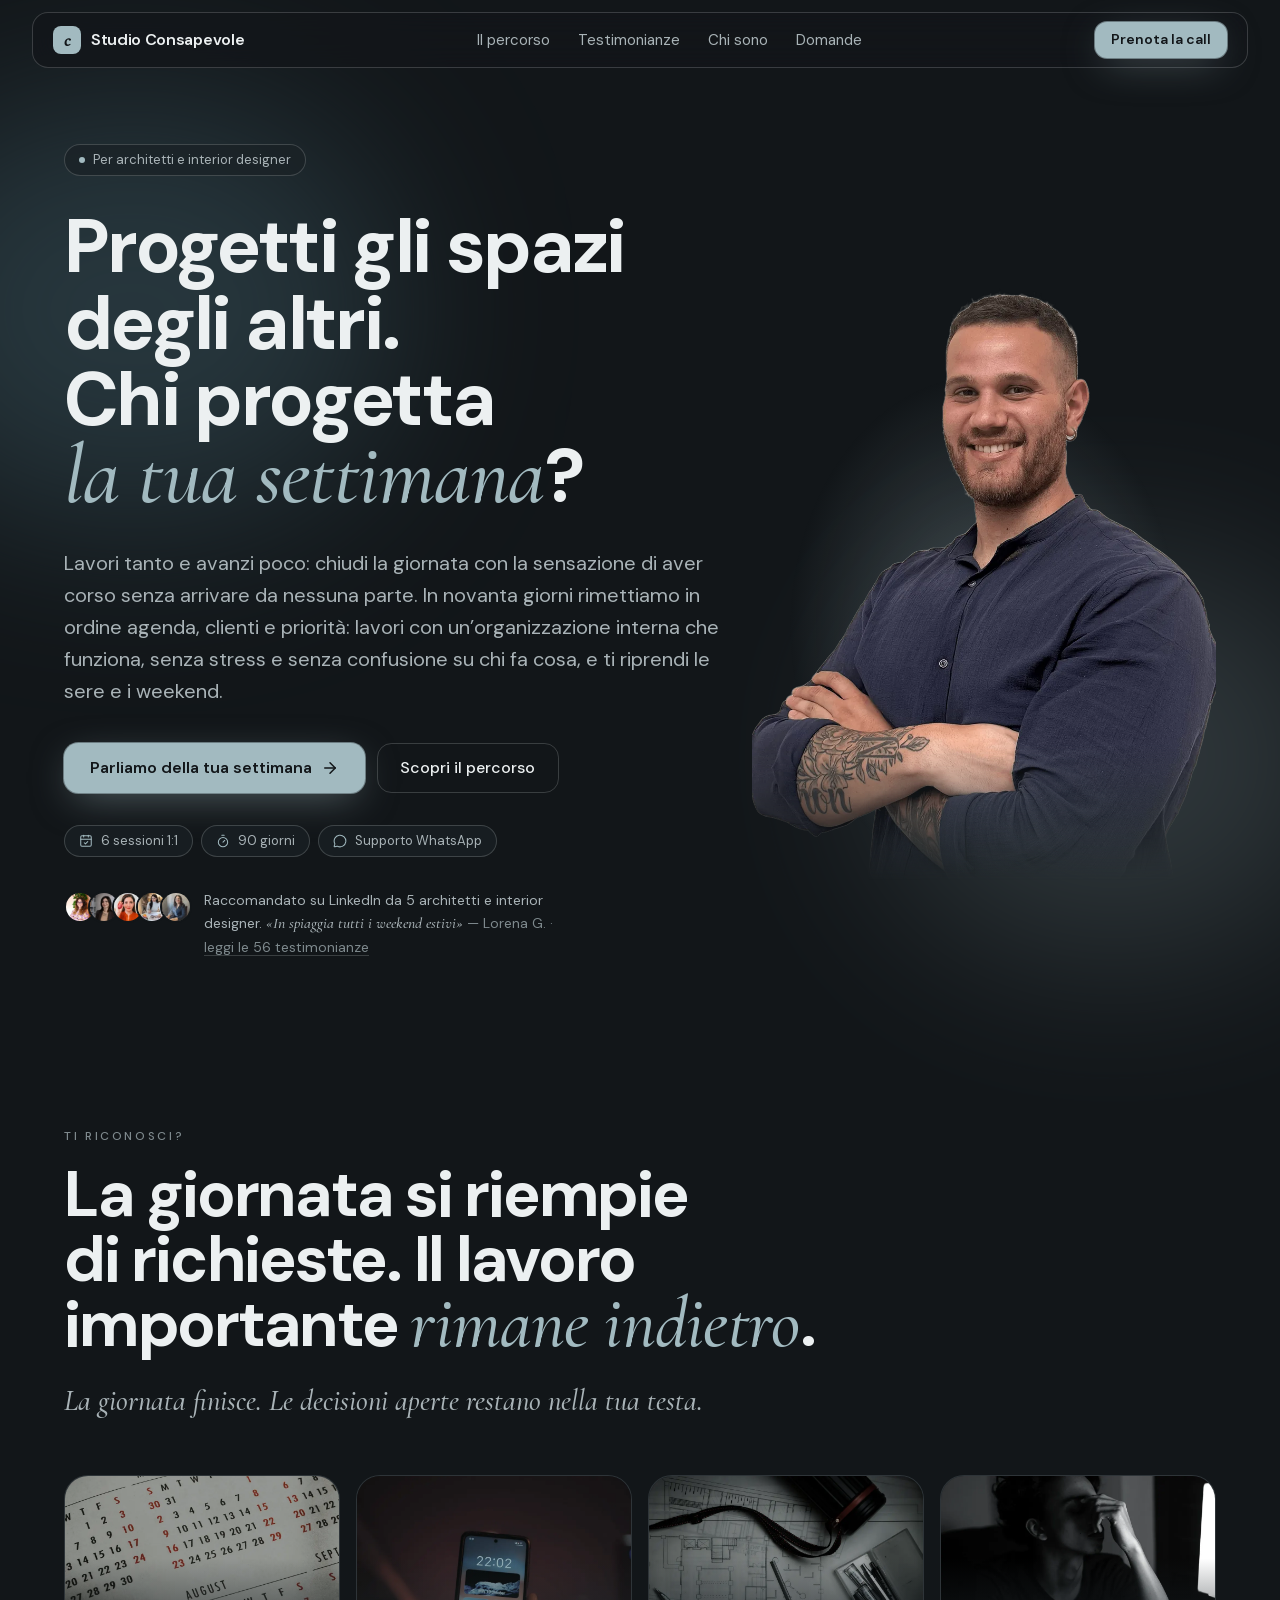
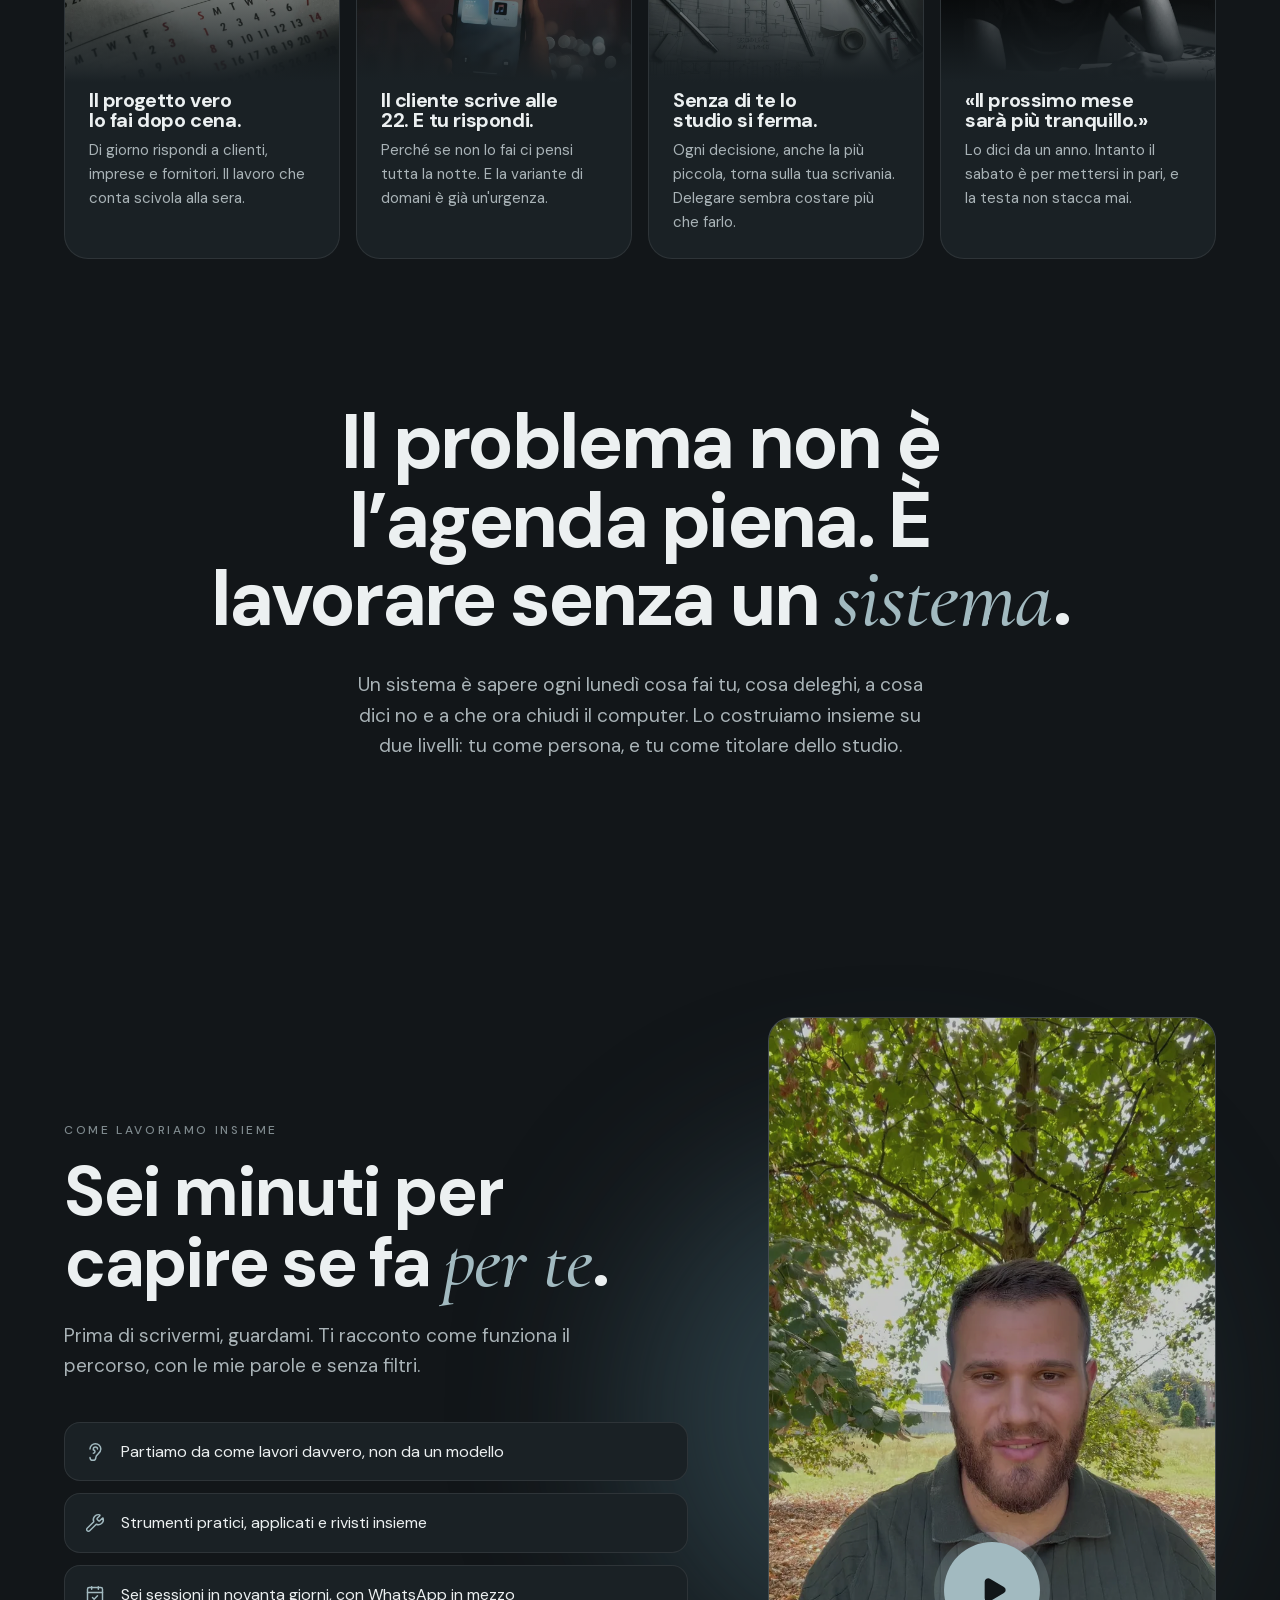
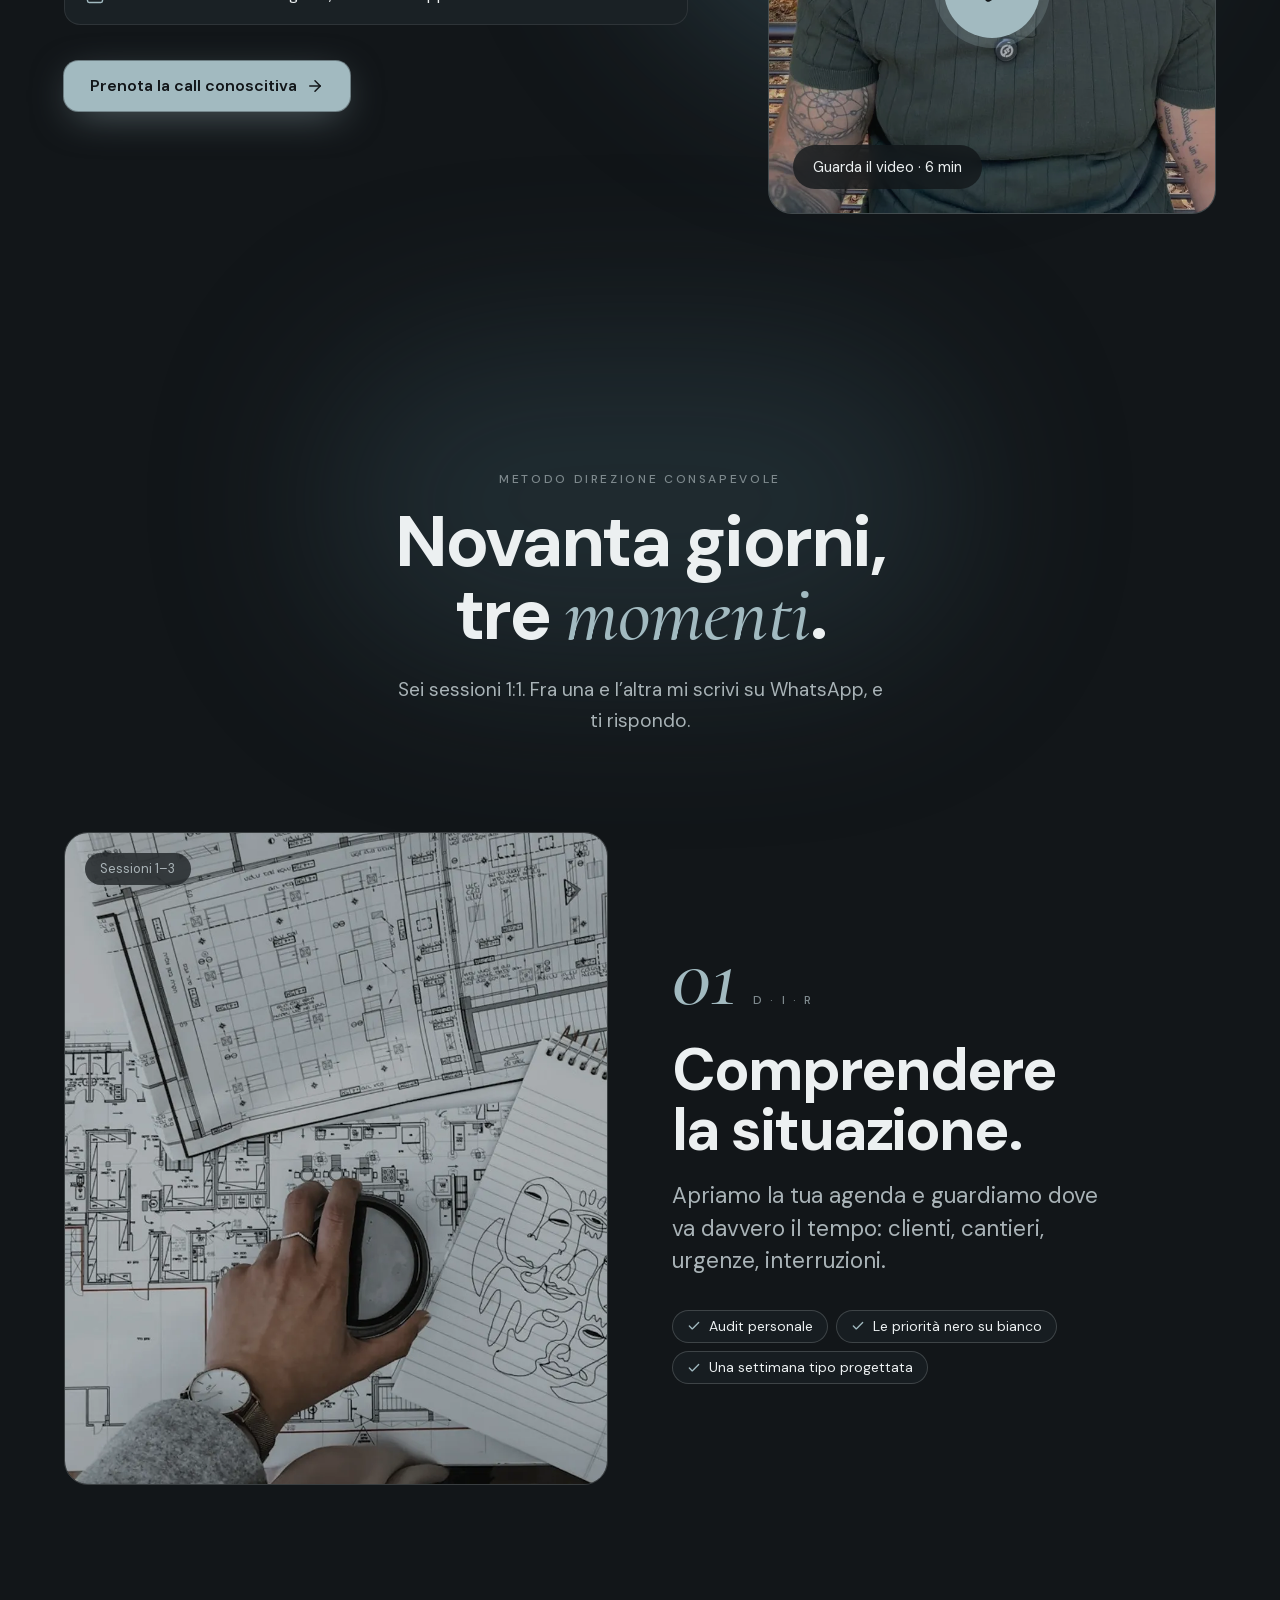
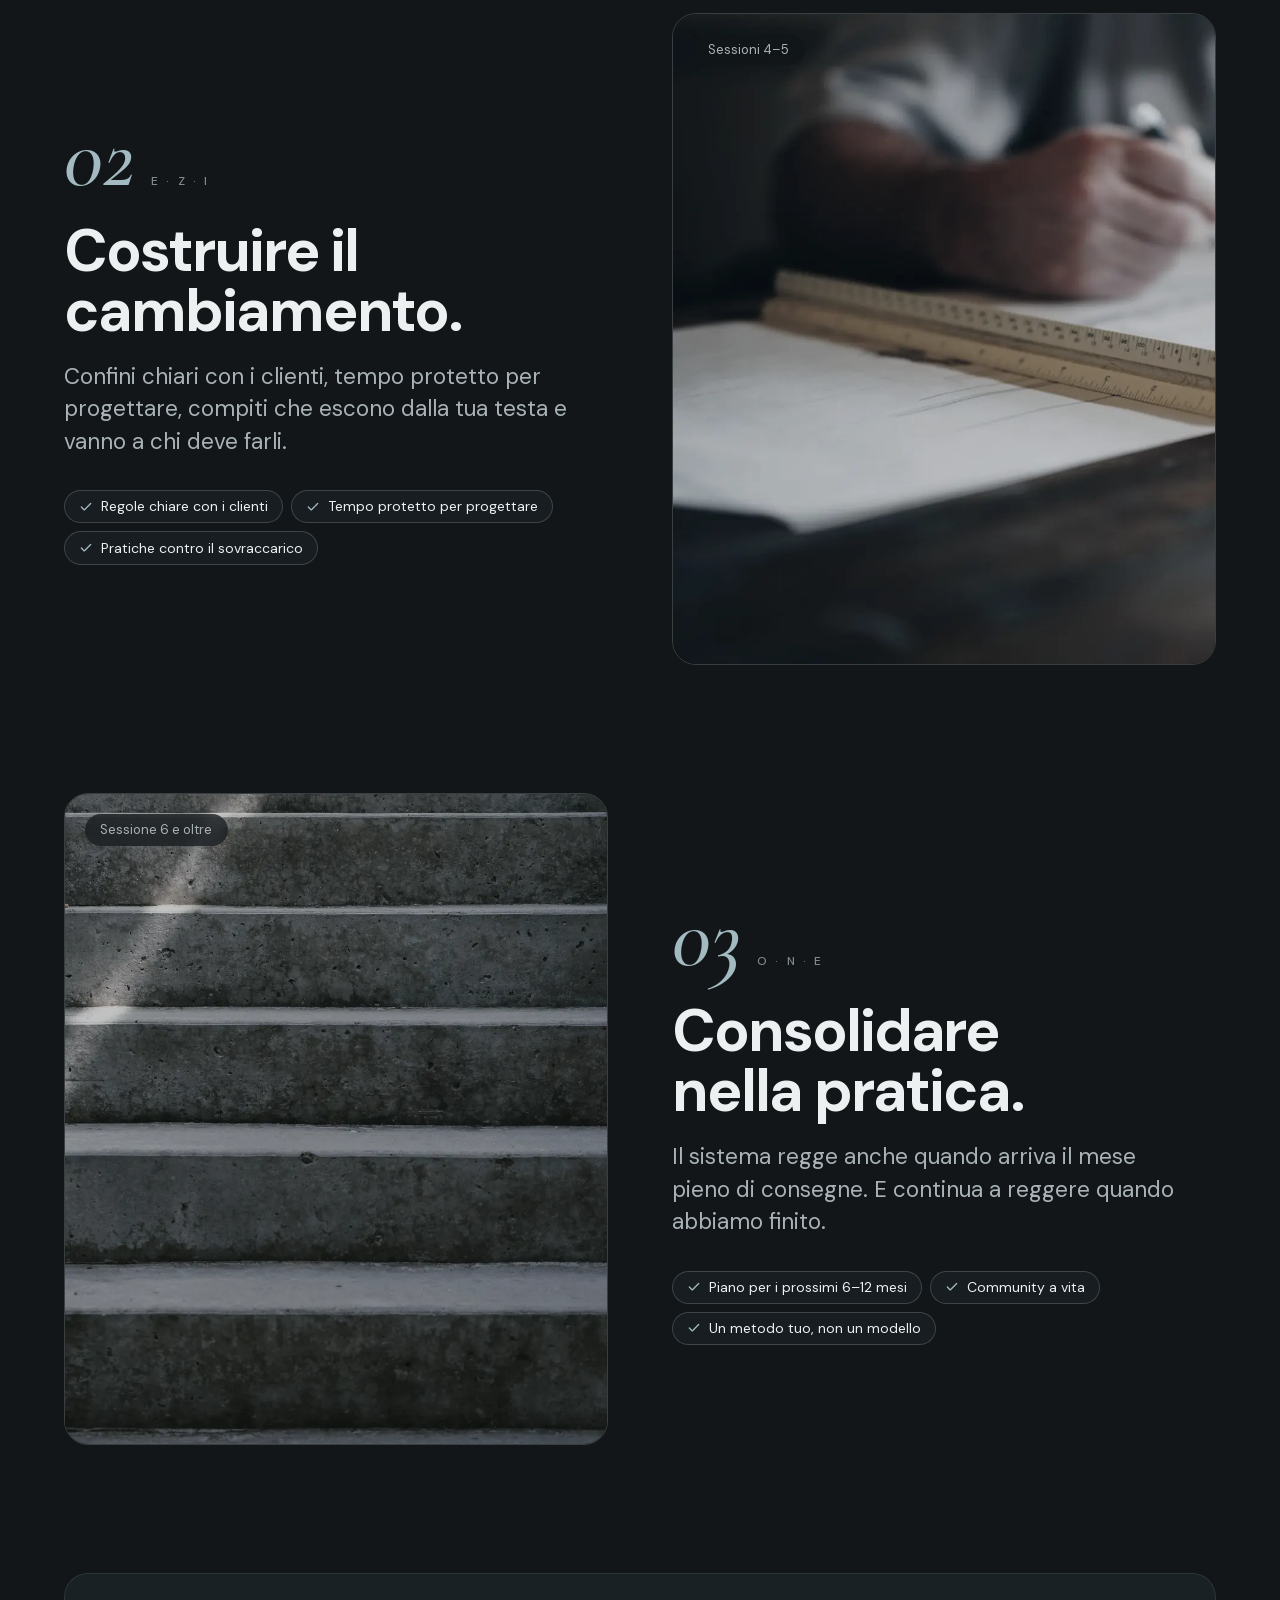
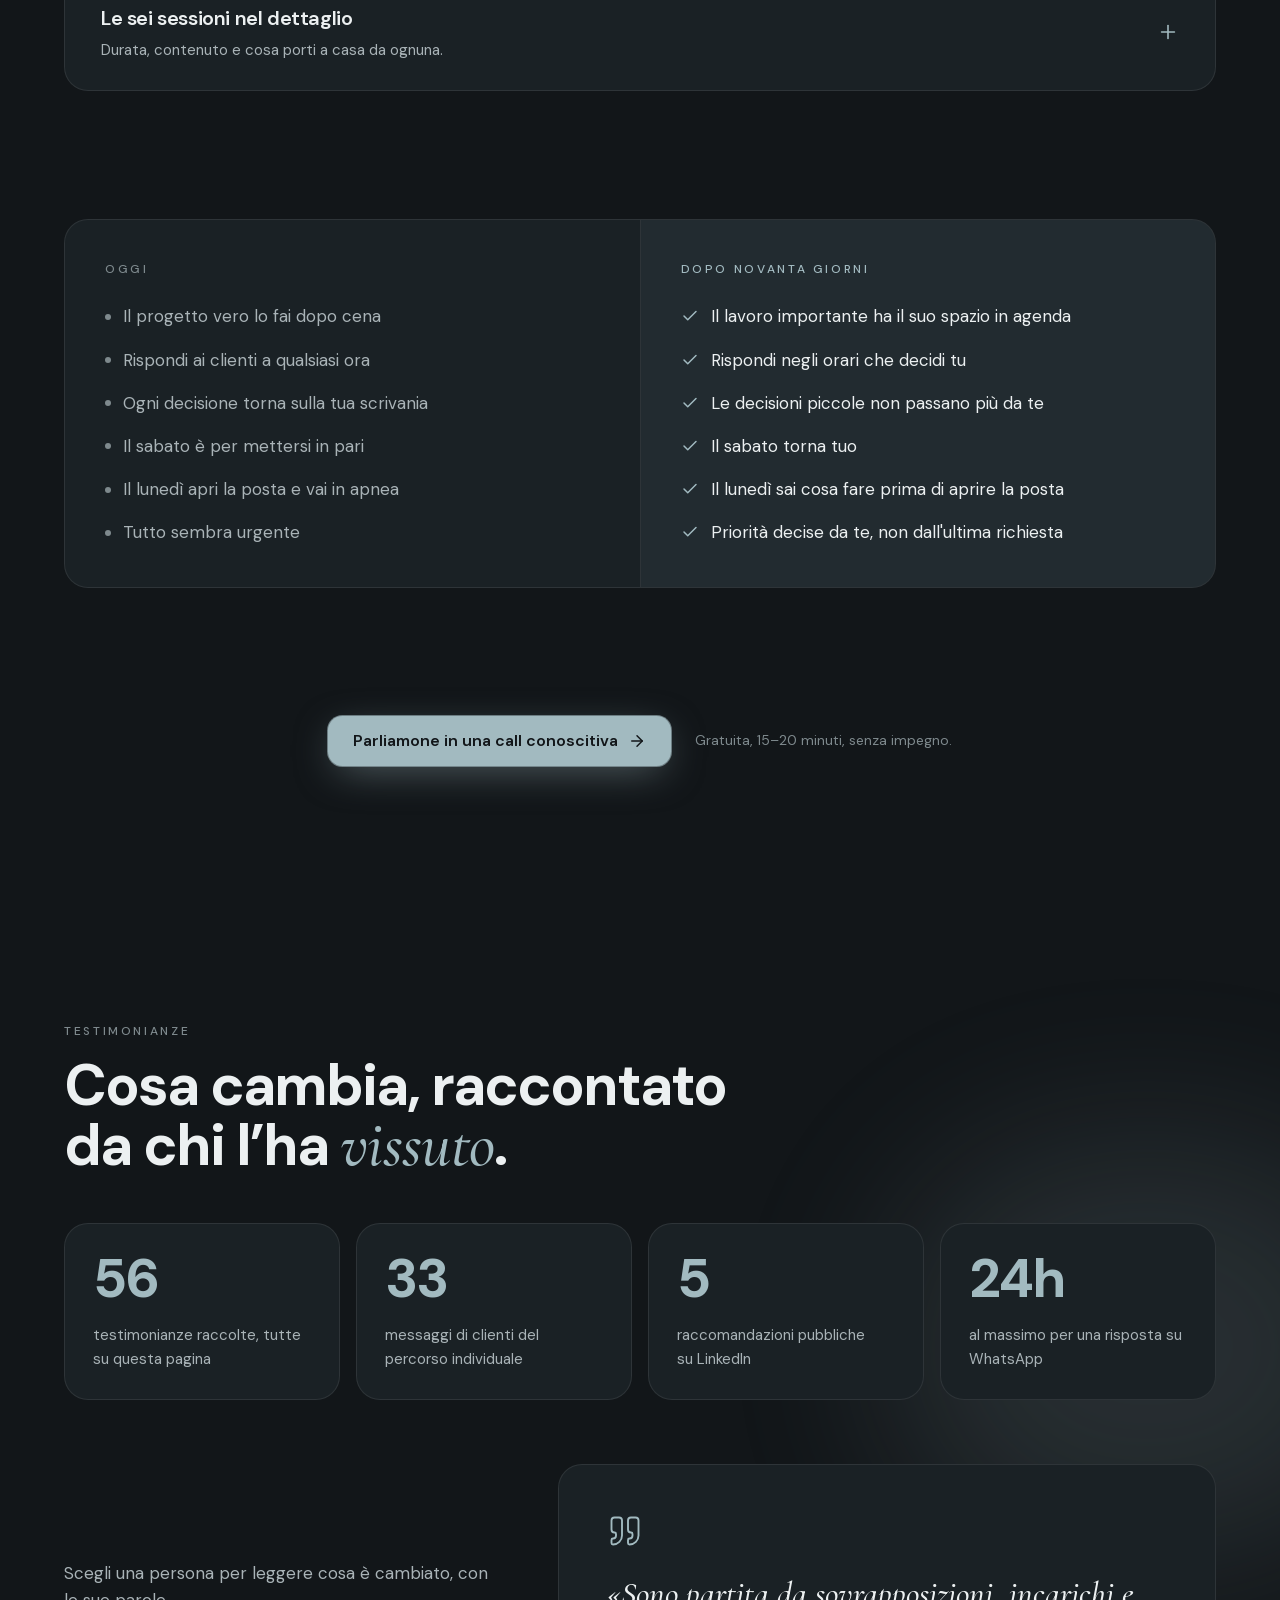
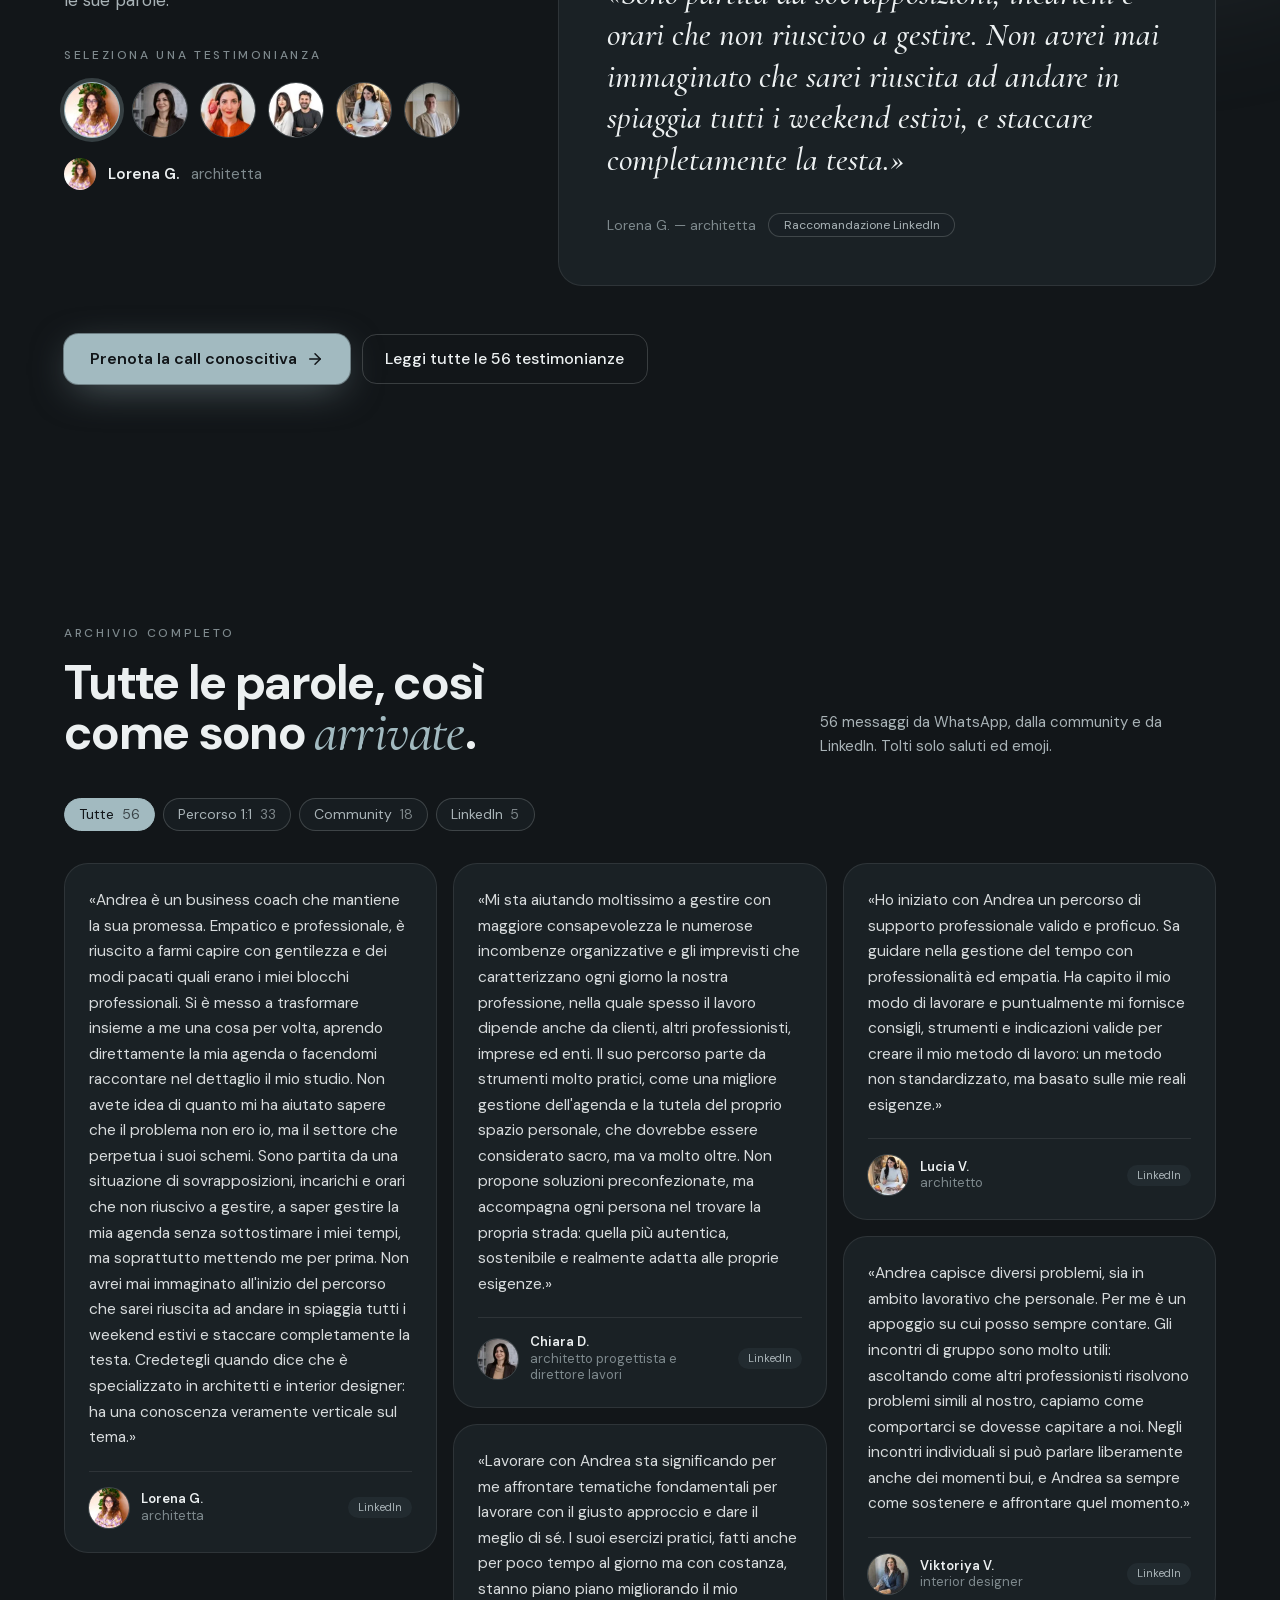
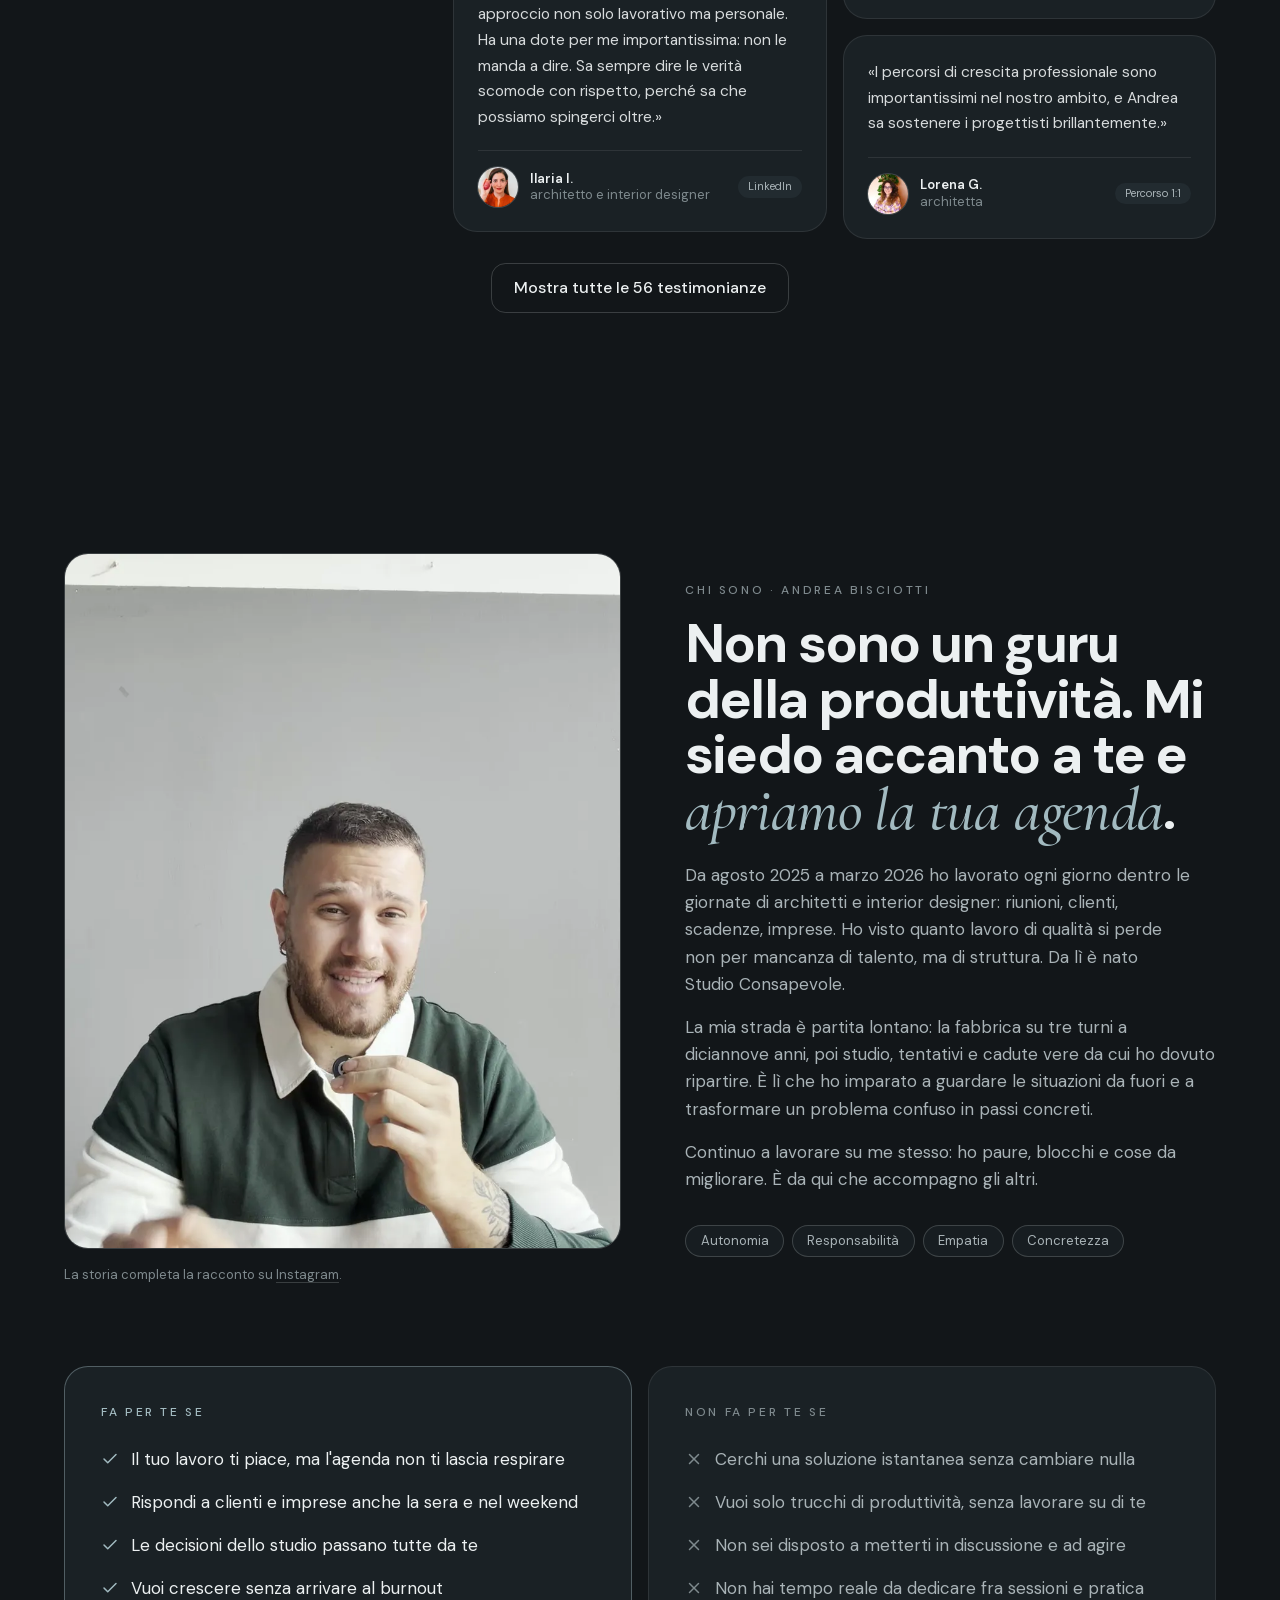
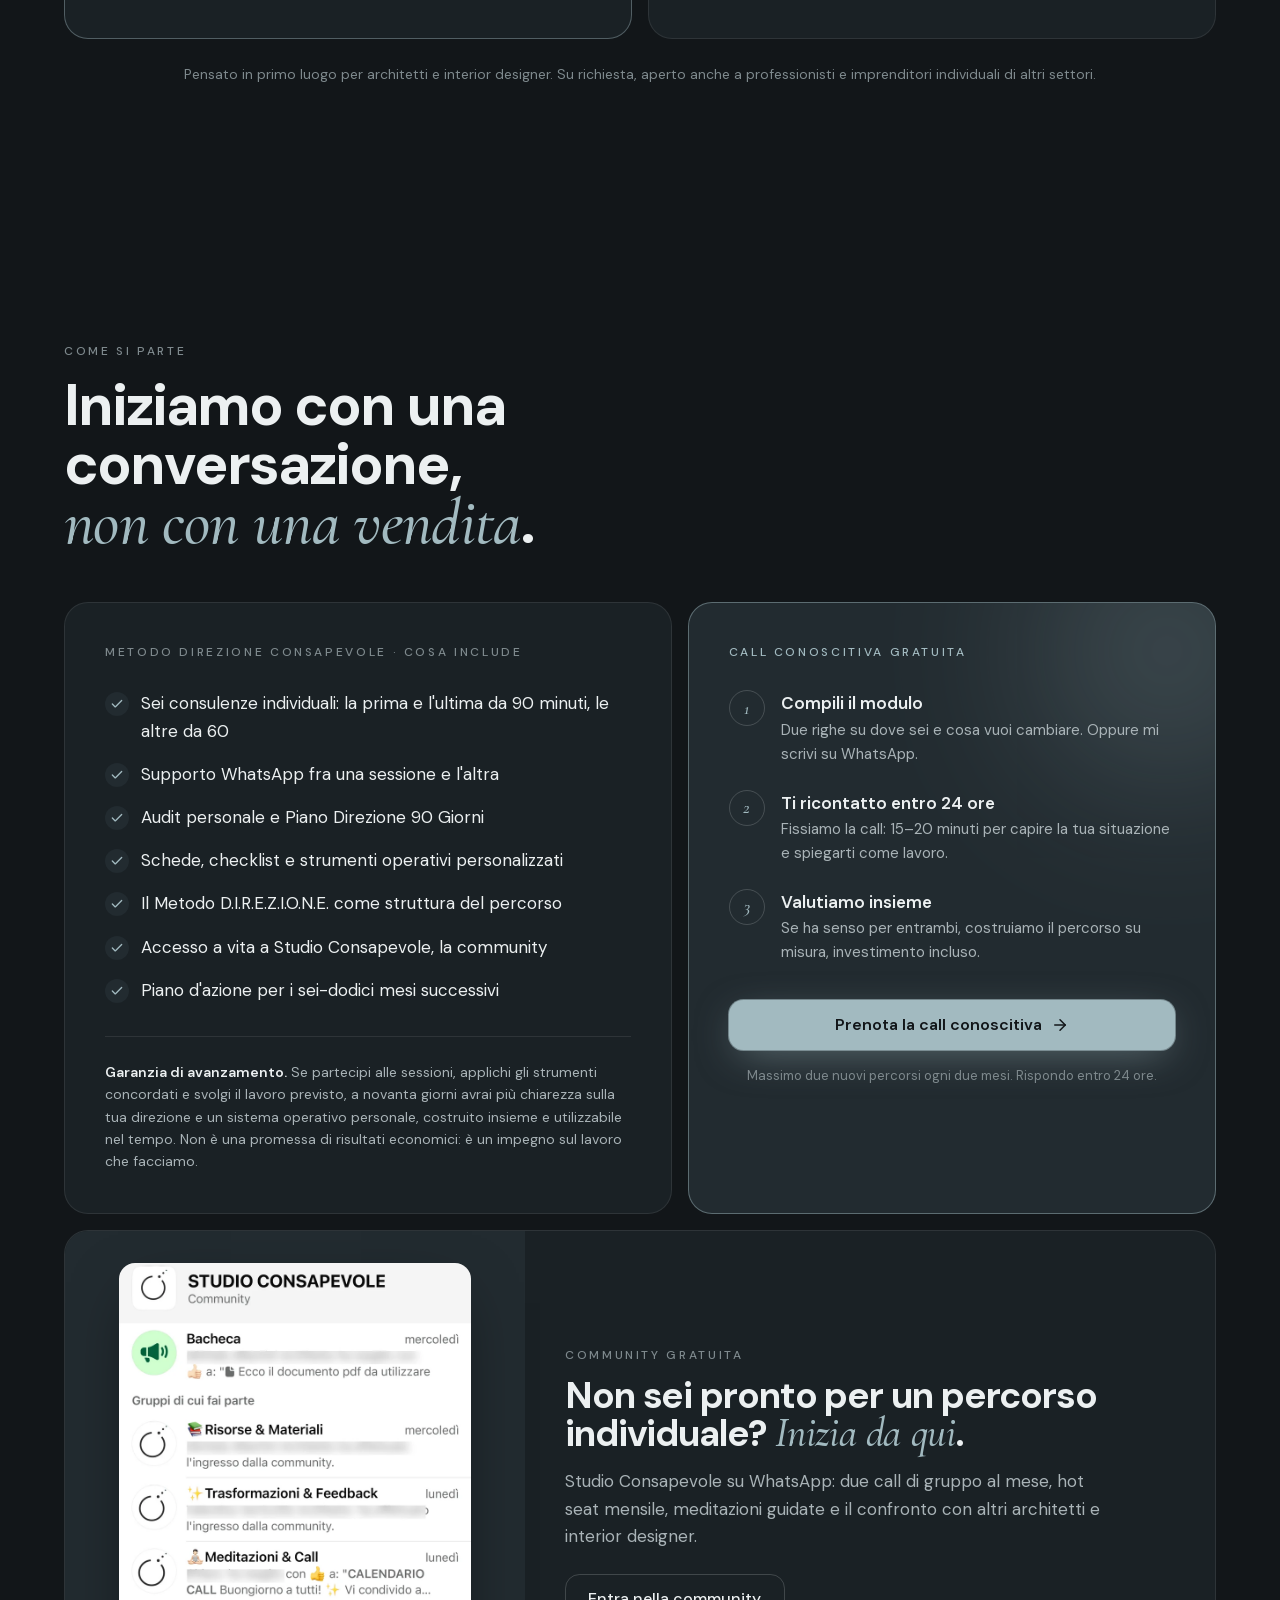
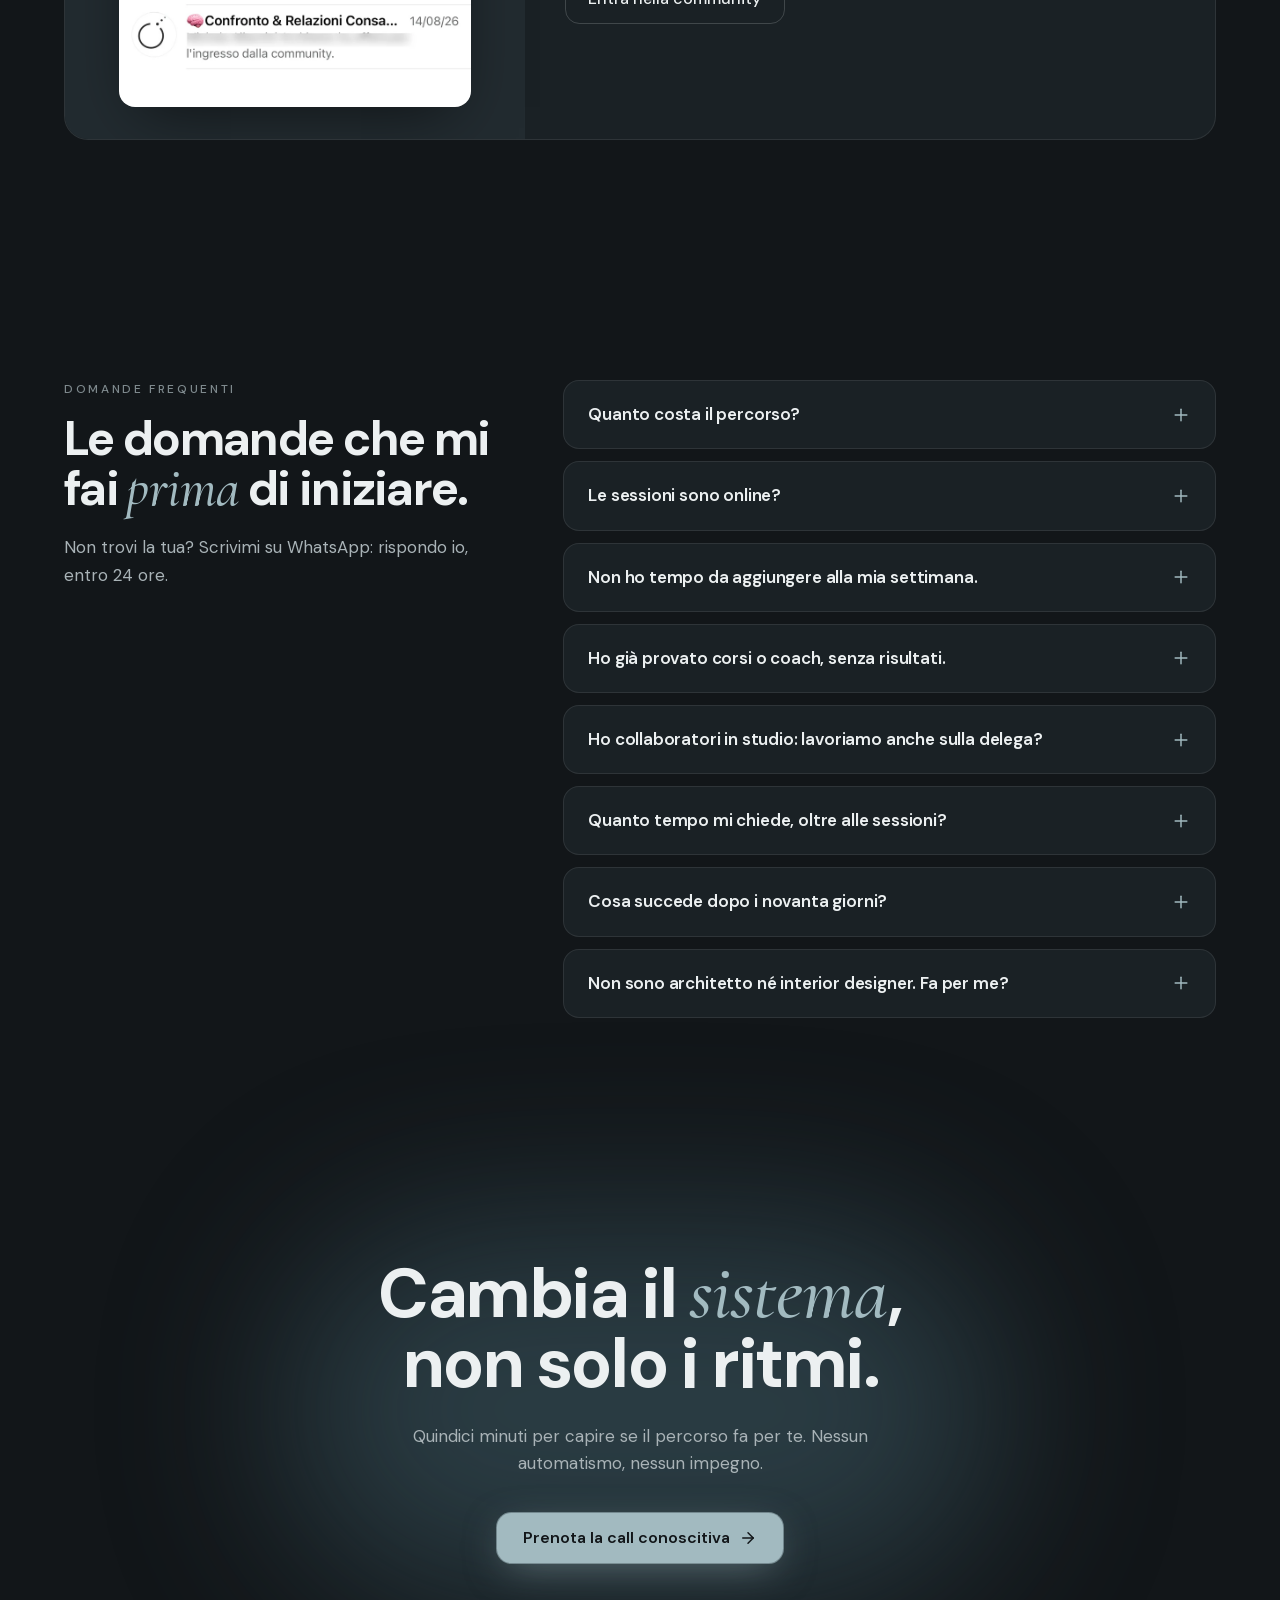
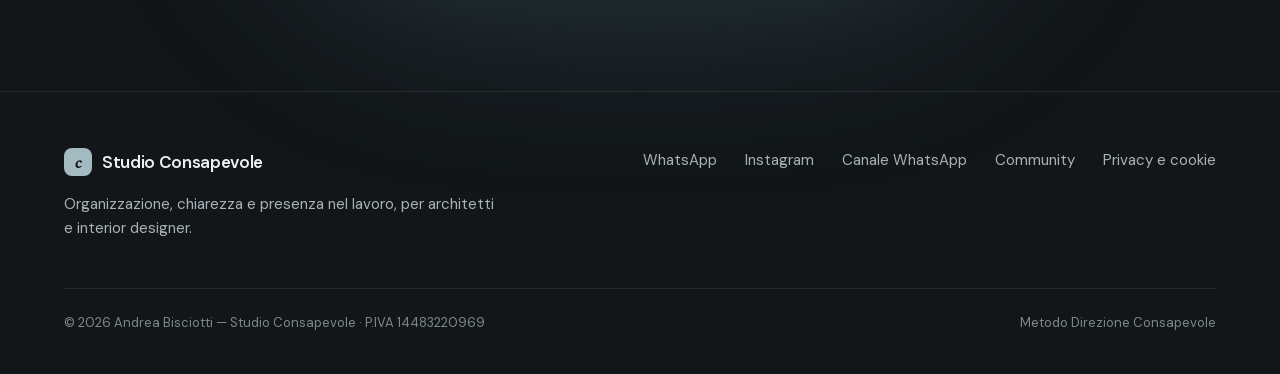
==== commit 66fd6055: "Landing: copy per architetti, video in grande, foto reali, nuova community - nuovo titolo e testi co" ====
--- a/index.html
+++ b/index.html
@@ -1 +1 @@
-<!DOCTYPE html><html lang="it" class="cormorant_garamond_dcbfba80-module__Elzsgq__variable dm_sans_d6e7dc80-module__Pevr3W__variable"><head><meta charSet="utf-8"/><meta name="viewport" content="width=device-width, initial-scale=1"/><link rel="preload" href="/_next/static/media/5c285b27cdda1fe8-s.p.2_mbdogr7ni8i.woff2" as="font" crossorigin="" type="font/woff2"/><link rel="preload" href="/_next/static/media/cc4b84345f7a025e-s.p.2zanptnlo2hyo.woff2" as="font" crossorigin="" type="font/woff2"/><link rel="preload" as="image" href="/img/andrea.webp" fetchPriority="high"/><link rel="stylesheet" href="/_next/static/chunks/10tekhcjh40av.css" data-precedence="next"/><link rel="preload" as="script" fetchPriority="low" href="/_next/static/chunks/3s6nzrbk-8mnv.js"/><script src="/_next/static/chunks/3450qyhportkm.js" async=""></script><script src="/_next/static/chunks/3kmozkq6tgqnz.js" async=""></script><script src="/_next/static/chunks/3iz8uv5b1jeri.js" async=""></script><script src="/_next/static/chunks/turbopack-0-y8ewk5fgal-.js" async=""></script><script src="/_next/static/chunks/0h2qsuyze9ds1.js" async=""></script><script src="/_next/static/chunks/17ntx4fap6cll.js" async=""></script><script src="/_next/static/chunks/1ir8vfm1pwzo8.js" async=""></script><meta name="theme-color" content="#121619"/><title>Percorso 1:1 per architetti e interior designer — Studio Consapevole · Andrea Bisciotti</title><meta name="description" content="Metodo Direzione Consapevole: un percorso individuale di 90 giorni per architetti e interior designer che vogliono ritrovare chiarezza, controllo e direzione. Si parte da una call conoscitiva gratuita."/><link rel="canonical" href="https://andreabisciotti.it"/><meta property="og:title" content="Lavori tanto, avanzi poco. Cambia il sistema, non solo i ritmi."/><meta property="og:description" content="Studio Consapevole — sei sessioni 1:1 in 90 giorni, con supporto WhatsApp tra una sessione e l&#x27;altra."/><meta property="og:site_name" content="Studio Consapevole"/><meta property="og:locale" content="it_IT"/><meta property="og:image" content="https://andreabisciotti.it/img/og.png"/><meta property="og:image:width" content="1200"/><meta property="og:image:height" content="630"/><meta property="og:image:alt" content="Studio Consapevole — Lavori tanto, avanzi poco. Cambia il sistema, non solo i ritmi."/><meta property="og:type" content="website"/><meta name="twitter:card" content="summary_large_image"/><meta name="twitter:title" content="Lavori tanto, avanzi poco. Cambia il sistema, non solo i ritmi."/><meta name="twitter:description" content="Studio Consapevole — sei sessioni 1:1 in 90 giorni, con supporto WhatsApp tra una sessione e l&#x27;altra."/><meta name="twitter:image" content="https://andreabisciotti.it/img/og.png"/><link rel="icon" href="/icon.svg?icon.262ht92jx5ilk.svg" sizes="any" type="image/svg+xml"/><meta name="next-size-adjust" content=""/><script type="application/ld+json">{"@context":"https://schema.org","@type":"ProfessionalService","name":"Studio Consapevole","url":"https://andreabisciotti.it","image":"https://andreabisciotti.it/img/andrea.webp","description":"Percorso individuale di 90 giorni per architetti e interior designer: priorità, tempo, organizzazione e gestione dei clienti.","areaServed":"IT","founder":{"@type":"Person","name":"Andrea Bisciotti","sameAs":["https://www.instagram.com/andrea.biscio"]},"review":[{"@type":"Review","author":{"@type":"Person","name":"Lorena G."},"reviewBody":"Andrea è un business coach che mantiene la sua promessa. Empatico e professionale, è riuscito a farmi capire con gentilezza e dei modi pacati quali erano i miei blocchi professionali. Si è messo a trasformare insieme a me una cosa per volta, aprendo direttamente la mia agenda o facendomi raccontare nel dettaglio il mio studio. Non avete idea di quanto mi ha aiutato sapere che il problema non ero io, ma il settore che perpetua i suoi schemi. Sono partita da una situazione di sovrapposizioni, incarichi e orari che non riuscivo a gestire, a saper gestire la mia agenda senza sottostimare i miei tempi, ma soprattutto mettendo me per prima. Non avrei mai immaginato all'inizio del percorso che sarei riuscita ad andare in spiaggia tutti i weekend estivi e staccare completamente la testa. Credetegli quando dice che è specializzato in architetti e interior designer: ha una conoscenza veramente verticale sul tema."},{"@type":"Review","author":{"@type":"Person","name":"Chiara D."},"reviewBody":"Mi sta aiutando moltissimo a gestire con maggiore consapevolezza le numerose incombenze organizzative e gli imprevisti che caratterizzano ogni giorno la nostra professione, nella quale spesso il lavoro dipende anche da clienti, altri professionisti, imprese ed enti. Il suo percorso parte da strumenti molto pratici, come una migliore gestione dell'agenda e la tutela del proprio spazio personale, che dovrebbe essere considerato sacro, ma va molto oltre. Non propone soluzioni preconfezionate, ma accompagna ogni persona nel trovare la propria strada: quella più autentica, sostenibile e realmente adatta alle proprie esigenze."},{"@type":"Review","author":{"@type":"Person","name":"Ilaria I."},"reviewBody":"Lavorare con Andrea sta significando per me affrontare tematiche fondamentali per lavorare con il giusto approccio e dare il meglio di sé. I suoi esercizi pratici, fatti anche per poco tempo al giorno ma con costanza, stanno piano piano migliorando il mio approccio non solo lavorativo ma personale. Ha una dote per me importantissima: non le manda a dire. Sa sempre dire le verità scomode con rispetto, perché sa che possiamo spingerci oltre."},{"@type":"Review","author":{"@type":"Person","name":"Lucia V."},"reviewBody":"Ho iniziato con Andrea un percorso di supporto professionale valido e proficuo. Sa guidare nella gestione del tempo con professionalità ed empatia. Ha capito il mio modo di lavorare e puntualmente mi fornisce consigli, strumenti e indicazioni valide per creare il mio metodo di lavoro: un metodo non standardizzato, ma basato sulle mie reali esigenze."},{"@type":"Review","author":{"@type":"Person","name":"Viktoriya V."},"reviewBody":"Andrea capisce diversi problemi, sia in ambito lavorativo che personale. Per me è un appoggio su cui posso sempre contare. Gli incontri di gruppo sono molto utili: ascoltando come altri professionisti risolvono problemi simili al nostro, capiamo come comportarci se dovesse capitare a noi. Negli incontri individuali si può parlare liberamente anche dei momenti bui, e Andrea sa sempre come sostenere e affrontare quel momento."}]}</script><script src="/_next/static/chunks/0cz1d0mv5g_q7.js" noModule=""></script></head><body><div hidden=""><!--$--><!--/$--></div><header class="fixed inset-x-0 top-3 z-50 px-3"><div class="mx-auto flex h-14 max-w-[76rem] items-center justify-between gap-4 rounded-2xl border border-[var(--line-strong)] bg-[color-mix(in_oklab,var(--color-bg)_72%,transparent)] px-4 backdrop-blur-xl md:px-5"><a href="#top" class="flex items-center gap-2.5 whitespace-nowrap text-[1rem] font-semibold tracking-[-0.02em]"><span aria-hidden="true" class="grid h-7 w-7 place-items-center rounded-lg bg-accent font-serif text-[1.15rem] italic text-bg">c</span>Studio Consapevole</a><nav aria-label="Sezioni della pagina" class="hidden items-center gap-7 text-[0.9375rem] md:flex"><a href="#percorso" class="nav-link">Il percorso</a><a href="#testimonianze" class="nav-link">Testimonianze</a><a href="#chi-sono" class="nav-link">Chi sono</a><a href="#domande" class="nav-link">Domande</a></nav><a href="https://wa.me/message/Q6IYHDGL57VTB1" target="_blank" rel="noopener" data-call="true" class="btn shrink-0 whitespace-nowrap !rounded-xl !px-4 !py-2.5 text-[0.875rem] plausible-event-name=Call+header"><span class="sm:hidden">Prenota</span><span class="hidden sm:inline">Prenota la call</span></a></div></header><main><section id="top" class="anchor relative pt-28 md:pt-36" aria-labelledby="hero-title"><div aria-hidden="true" class="glow left-[-10%] top-[10%] h-[420px] w-[520px] bg-slate"></div><div aria-hidden="true" class="glow right-[-5%] bottom-[5%] h-[380px] w-[460px] bg-accent opacity-20"></div><div class="shell relative grid items-center gap-10 lg:grid-cols-[minmax(0,1.45fr)_minmax(0,1fr)] lg:gap-4"><div class="pb-6 lg:pb-10"><p class="chip mb-8"><span aria-hidden="true" class="h-1.5 w-1.5 rounded-full bg-accent"></span>Per architetti e interior designer</p><h1 id="hero-title" class="text-[clamp(2.55rem,6.2vw,4.7rem)]"><span class="line-mask"><span class="line-up sm:whitespace-nowrap" style="--i:0">Lavori tanto,</span></span><span class="line-mask"><span class="line-up sm:whitespace-nowrap" style="--i:1">avanzi poco.</span></span><span class="line-mask"><span class="line-up sm:whitespace-nowrap" style="--i:2">Cambia il <span class="kw">sistema</span>,</span></span><span class="line-mask"><span class="line-up sm:whitespace-nowrap" style="--i:3">non solo i ritmi.</span></span></h1><div class="hero-rise"><p class="mt-8 max-w-[46ch] text-[1.125rem] text-muted md:text-[1.25rem]">Metodo Direzione Consapevole: un percorso individuale di novanta giorni per ritrovare chiarezza, controllo e direzione. Crescere, senza distruggersi per farlo.</p><div class="mt-9 flex flex-wrap items-center gap-3"><a href="https://wa.me/message/Q6IYHDGL57VTB1" target="_blank" rel="noopener" data-call="true" class="btn plausible-event-name=Call+hero">Prenota la call conoscitiva<svg xmlns="http://www.w3.org/2000/svg" width="18" height="18" viewBox="0 0 24 24" fill="none" stroke="currentColor" stroke-width="2" stroke-linecap="round" stroke-linejoin="round" class="lucide lucide-arrow-right" aria-hidden="true"><path d="M5 12h14"></path><path d="m12 5 7 7-7 7"></path></svg></a><a href="#percorso" class="btn-ghost">Scopri il percorso</a></div><ul class="mt-8 flex flex-wrap gap-2"><li class="chip"><svg xmlns="http://www.w3.org/2000/svg" width="14" height="14" viewBox="0 0 24 24" fill="none" stroke="currentColor" stroke-width="1.75" stroke-linecap="round" stroke-linejoin="round" class="lucide lucide-calendar-check text-accent" aria-hidden="true"><path d="M8 2v3"></path><path d="M16 2v3"></path><rect x="3" y="3" width="18" height="18" rx="2"></rect><path d="M3 9h18"></path><path d="m9 15 2 2 4-4"></path></svg>6 sessioni 1:1</li><li class="chip"><svg xmlns="http://www.w3.org/2000/svg" width="14" height="14" viewBox="0 0 24 24" fill="none" stroke="currentColor" stroke-width="1.75" stroke-linecap="round" stroke-linejoin="round" class="lucide lucide-timer text-accent" aria-hidden="true"><line x1="10" x2="14" y1="2" y2="2"></line><line x1="12" x2="15" y1="14" y2="11"></line><circle cx="12" cy="14" r="8"></circle></svg>90 giorni</li><li class="chip"><svg xmlns="http://www.w3.org/2000/svg" width="14" height="14" viewBox="0 0 24 24" fill="none" stroke="currentColor" stroke-width="1.75" stroke-linecap="round" stroke-linejoin="round" class="lucide lucide-message-circle text-accent" aria-hidden="true"><path d="M2.992 16.342a2 2 0 0 1 .094 1.167l-1.065 3.29a1 1 0 0 0 1.236 1.168l3.413-.998a2 2 0 0 1 1.099.092 10 10 0 1 0-4.777-4.719"></path></svg>Supporto WhatsApp</li></ul><div class="mt-8 flex max-w-[52ch] items-start gap-3 text-[0.875rem] text-faint"><span aria-hidden="true" class="flex shrink-0 -space-x-2 pt-0.5"><span class="grid h-7 w-7 place-items-center rounded-full border-2 border-bg bg-surface-2 text-[0.625rem] font-semibold text-muted">LG</span><span class="grid h-7 w-7 place-items-center rounded-full border-2 border-bg bg-surface-2 text-[0.625rem] font-semibold text-muted">CD</span><span class="grid h-7 w-7 place-items-center rounded-full border-2 border-bg bg-surface-2 text-[0.625rem] font-semibold text-muted">II</span><span class="grid h-7 w-7 place-items-center rounded-full border-2 border-bg bg-surface-2 text-[0.625rem] font-semibold text-muted">LV</span><span class="grid h-7 w-7 place-items-center rounded-full border-2 border-bg bg-surface-2 text-[0.625rem] font-semibold text-muted">VV</span></span><p><span class="text-muted">Raccomandato su LinkedIn da <!-- -->5<!-- --> architetti e interior designer.</span> <span class="font-serif text-[1.12em] italic text-muted">«In spiaggia tutti i weekend estivi»</span> <!-- -->— Lorena G. ·<!-- --> <a href="#testimonianze" class="link-rule">leggi le <!-- -->56<!-- --> testimonianze</a></p></div></div></div><div class="relative mx-auto w-full max-w-[420px] lg:max-w-[520px]"><div aria-hidden="true" class="absolute inset-x-[8%] bottom-0 top-[18%] rounded-t-[999px] bg-[radial-gradient(closest-side,color-mix(in_oklab,var(--color-accent)_30%,transparent),transparent)]"></div><img alt="Andrea Bisciotti, camicia blu, braccia incrociate, sorride" fetchPriority="high" width="880" height="1173" decoding="async" data-nimg="1" class="relative h-auto w-full [mask-image:linear-gradient(to_bottom,#000_78%,transparent_100%)]" style="color:transparent" src="/img/andrea.webp"/></div></div></section><section id="tesi" class="anchor relative py-24 md:py-32"><div class="shell"><div class="reveal max-w-[48rem]"><p class="kicker">Ti riconosci?</p><h2 class="mt-4 text-[clamp(2.2rem,5vw,4rem)]">La giornata si riempie di richieste. Il lavoro importante<!-- --> <span class="kw">rimane indietro</span>.</h2><p class="mt-6 font-serif text-[clamp(1.35rem,2.4vw,1.8rem)] leading-[1.3] italic text-muted">La giornata finisce. Le decisioni aperte restano nella tua testa.</p></div><div class="mt-14 grid gap-4 sm:grid-cols-2 lg:grid-cols-4"><div class="reveal card group overflow-hidden"><div class="relative overflow-hidden"><img alt="Un calendario fitto di date" loading="lazy" width="1000" height="750" decoding="async" data-nimg="1" class="aspect-[4/3] w-full object-cover transition-transform duration-700 group-hover:scale-[1.04]" style="color:transparent" src="/img/pain-tempo.webp"/><div aria-hidden="true" class="absolute inset-0 bg-[linear-gradient(to_top,var(--color-surface)_0%,transparent_60%)]"></div></div><div class="p-6 pt-2"><h3 class="text-[1.25rem] tracking-[-0.02em]">Tempo e priorità</h3><p class="mt-2 text-[0.9375rem] text-muted">Giornate frammentate, attività rimandate, carico che nessuno vede.</p></div></div><div class="reveal card group overflow-hidden"><div class="relative overflow-hidden"><img alt="Uno smartphone in mano che segna le 22:02" loading="lazy" width="1000" height="750" decoding="async" data-nimg="1" class="aspect-[4/3] w-full object-cover transition-transform duration-700 group-hover:scale-[1.04]" style="color:transparent" src="/img/pain-clienti.webp"/><div aria-hidden="true" class="absolute inset-0 bg-[linear-gradient(to_top,var(--color-surface)_0%,transparent_60%)]"></div></div><div class="p-6 pt-2"><h3 class="text-[1.25rem] tracking-[-0.02em]">Clienti e confini</h3><p class="mt-2 text-[0.9375rem] text-muted">Richieste continue, aspettative poco chiare, messaggi anche alle dieci di sera.</p></div></div><div class="reveal card group overflow-hidden"><div class="relative overflow-hidden"><img alt="Tavole di progetto con matite e righello su un tavolo" loading="lazy" width="1000" height="750" decoding="async" data-nimg="1" class="aspect-[4/3] w-full object-cover transition-transform duration-700 group-hover:scale-[1.04]" style="color:transparent" src="/img/pain-organizzazione.webp"/><div aria-hidden="true" class="absolute inset-0 bg-[linear-gradient(to_top,var(--color-surface)_0%,transparent_60%)]"></div></div><div class="p-6 pt-2"><h3 class="text-[1.25rem] tracking-[-0.02em]">Organizzazione e responsabilità</h3><p class="mt-2 text-[0.9375rem] text-muted">Informazioni disperse, passaggi poco chiari, tutto che torna a te.</p></div></div><div class="reveal card group overflow-hidden"><div class="relative overflow-hidden"><img alt="Una persona alla scrivania con la mano sulla fronte, in bianco e nero" loading="lazy" width="1000" height="750" decoding="async" data-nimg="1" class="aspect-[4/3] w-full object-cover transition-transform duration-700 group-hover:scale-[1.04]" style="color:transparent" src="/img/pain-rapporto.webp"/><div aria-hidden="true" class="absolute inset-0 bg-[linear-gradient(to_top,var(--color-surface)_0%,transparent_60%)]"></div></div><div class="p-6 pt-2"><h3 class="text-[1.25rem] tracking-[-0.02em]">Rapporto con il lavoro</h3><p class="mt-2 text-[0.9375rem] text-muted">Pressione, difficoltà a staccare, direzione poco definita.</p></div></div></div></div><div class="reveal shell mt-28 text-center md:mt-36"><h2 class="mx-auto max-w-[20ch] text-[clamp(2.4rem,6vw,5rem)]">Il problema non è l’agenda piena. È lavorare senza un <span class="kw">sistema</span>.</h2><p class="mx-auto mt-8 max-w-[44ch] text-[1.1875rem] text-muted">Lavoro su due livelli: la persona, con le sue energie e i suoi confini, e il professionista, con agenda, clienti e studio. Il collegamento è la pratica.</p></div></section><section id="percorso" class="anchor relative py-24 md:py-32"><div aria-hidden="true" class="glow left-1/2 top-0 h-[320px] w-[640px] -translate-x-1/2 bg-slate opacity-35"></div><div class="shell relative"><div class="reveal mx-auto max-w-[46rem] text-center"><p class="kicker">Metodo Direzione Consapevole</p><h2 class="mt-4 text-[clamp(2.4rem,5.6vw,4.6rem)]">Novanta giorni, tre <span class="kw">momenti</span>.</h2><p class="mx-auto mt-6 max-w-[42ch] text-[1.1875rem] text-muted">Sei sessioni 1:1. Fra una e l’altra mi scrivi su WhatsApp, e ti rispondo.</p></div></div><div class="mt-12"><div class="marquee" data-run="false"><div class="marquee__track"><ul aria-hidden="false" class="flex shrink-0 gap-3 pr-3"><li class="chip whitespace-nowrap !py-2 !text-[0.9375rem]"><span class="font-serif text-[1.25rem] leading-none italic text-accent">D</span>Diagnosi</li><li class="chip whitespace-nowrap !py-2 !text-[0.9375rem]"><span class="font-serif text-[1.25rem] leading-none italic text-accent">I</span>Identificazione</li><li class="chip whitespace-nowrap !py-2 !text-[0.9375rem]"><span class="font-serif text-[1.25rem] leading-none italic text-accent">R</span>Riorganizzazione</li><li class="chip whitespace-nowrap !py-2 !text-[0.9375rem]"><span class="font-serif text-[1.25rem] leading-none italic text-accent">E</span>Equilibrio</li><li class="chip whitespace-nowrap !py-2 !text-[0.9375rem]"><span class="font-serif text-[1.25rem] leading-none italic text-accent">Z</span>Zona di crescita</li><li class="chip whitespace-nowrap !py-2 !text-[0.9375rem]"><span class="font-serif text-[1.25rem] leading-none italic text-accent">I</span>Implementazione</li><li class="chip whitespace-nowrap !py-2 !text-[0.9375rem]"><span class="font-serif text-[1.25rem] leading-none italic text-accent">O</span>Ottimizzazione</li><li class="chip whitespace-nowrap !py-2 !text-[0.9375rem]"><span class="font-serif text-[1.25rem] leading-none italic text-accent">N</span>Nuova identità</li><li class="chip whitespace-nowrap !py-2 !text-[0.9375rem]"><span class="font-serif text-[1.25rem] leading-none italic text-accent">E</span>Espansione</li></ul><ul aria-hidden="true" class="flex shrink-0 gap-3 pr-3"><li class="chip whitespace-nowrap !py-2 !text-[0.9375rem]"><span class="font-serif text-[1.25rem] leading-none italic text-accent">D</span>Diagnosi</li><li class="chip whitespace-nowrap !py-2 !text-[0.9375rem]"><span class="font-serif text-[1.25rem] leading-none italic text-accent">I</span>Identificazione</li><li class="chip whitespace-nowrap !py-2 !text-[0.9375rem]"><span class="font-serif text-[1.25rem] leading-none italic text-accent">R</span>Riorganizzazione</li><li class="chip whitespace-nowrap !py-2 !text-[0.9375rem]"><span class="font-serif text-[1.25rem] leading-none italic text-accent">E</span>Equilibrio</li><li class="chip whitespace-nowrap !py-2 !text-[0.9375rem]"><span class="font-serif text-[1.25rem] leading-none italic text-accent">Z</span>Zona di crescita</li><li class="chip whitespace-nowrap !py-2 !text-[0.9375rem]"><span class="font-serif text-[1.25rem] leading-none italic text-accent">I</span>Implementazione</li><li class="chip whitespace-nowrap !py-2 !text-[0.9375rem]"><span class="font-serif text-[1.25rem] leading-none italic text-accent">O</span>Ottimizzazione</li><li class="chip whitespace-nowrap !py-2 !text-[0.9375rem]"><span class="font-serif text-[1.25rem] leading-none italic text-accent">N</span>Nuova identità</li><li class="chip whitespace-nowrap !py-2 !text-[0.9375rem]"><span class="font-serif text-[1.25rem] leading-none italic text-accent">E</span>Espansione</li></ul></div></div></div><div class="shell relative mt-20 space-y-20 md:mt-28 md:space-y-32"><article class="grid items-center gap-10 md:grid-cols-2 md:gap-16"><div class="reveal"><div class="relative overflow-hidden rounded-3xl border border-[var(--line-strong)]"><img alt="Una lente d&#x27;ingrandimento su una planimetria" loading="lazy" width="900" height="1125" decoding="async" data-nimg="1" class="aspect-[4/5] w-full object-cover md:aspect-[5/6]" style="color:transparent" src="/img/metodo-comprendere.webp"/><span class="absolute left-5 top-5 chip !border-transparent !bg-[color-mix(in_oklab,var(--color-bg)_70%,transparent)] backdrop-blur">Sessioni 1–3</span></div></div><div class="reveal"><p class="flex items-baseline gap-4"><span class="font-serif text-[clamp(3.5rem,7vw,5.5rem)] leading-none italic text-accent">01</span><span class="kicker">D · I · R</span></p><h3 class="mt-5 text-[clamp(2.2rem,4.6vw,3.8rem)]">Comprendere la situazione.</h3><p class="mt-5 max-w-[34ch] text-[clamp(1.15rem,1.8vw,1.4rem)] leading-[1.45] text-muted">Vedere cosa crea attrito, fuori e dentro di te.</p><ul class="mt-8 flex flex-wrap gap-2"><li class="chip !text-[0.875rem] !text-text"><svg xmlns="http://www.w3.org/2000/svg" width="14" height="14" viewBox="0 0 24 24" fill="none" stroke="currentColor" stroke-width="2.25" stroke-linecap="round" stroke-linejoin="round" class="lucide lucide-check text-accent" aria-hidden="true"><path d="M20 6 9 17l-5-5"></path></svg>Audit personale</li><li class="chip !text-[0.875rem] !text-text"><svg xmlns="http://www.w3.org/2000/svg" width="14" height="14" viewBox="0 0 24 24" fill="none" stroke="currentColor" stroke-width="2.25" stroke-linecap="round" stroke-linejoin="round" class="lucide lucide-check text-accent" aria-hidden="true"><path d="M20 6 9 17l-5-5"></path></svg>Priorità nero su bianco</li><li class="chip !text-[0.875rem] !text-text"><svg xmlns="http://www.w3.org/2000/svg" width="14" height="14" viewBox="0 0 24 24" fill="none" stroke="currentColor" stroke-width="2.25" stroke-linecap="round" stroke-linejoin="round" class="lucide lucide-check text-accent" aria-hidden="true"><path d="M20 6 9 17l-5-5"></path></svg>Una settimana progettata</li></ul></div></article><article class="grid items-center gap-10 md:grid-cols-2 md:gap-16"><div class="reveal md:order-2"><div class="relative overflow-hidden rounded-3xl border border-[var(--line-strong)]"><img alt="Una mano disegna su un foglio con il righello da architetto" loading="lazy" width="900" height="1125" decoding="async" data-nimg="1" class="aspect-[4/5] w-full object-cover md:aspect-[5/6]" style="color:transparent" src="/img/metodo-costruire.webp"/><span class="absolute left-5 top-5 chip !border-transparent !bg-[color-mix(in_oklab,var(--color-bg)_70%,transparent)] backdrop-blur">Sessioni 4–5</span></div></div><div class="reveal"><p class="flex items-baseline gap-4"><span class="font-serif text-[clamp(3.5rem,7vw,5.5rem)] leading-none italic text-accent">02</span><span class="kicker">E · Z · I</span></p><h3 class="mt-5 text-[clamp(2.2rem,4.6vw,3.8rem)]">Costruire il cambiamento.</h3><p class="mt-5 max-w-[34ch] text-[clamp(1.15rem,1.8vw,1.4rem)] leading-[1.45] text-muted">Dare forma a un nuovo modo di lavorare, che regga anche nei giorni pieni.</p><ul class="mt-8 flex flex-wrap gap-2"><li class="chip !text-[0.875rem] !text-text"><svg xmlns="http://www.w3.org/2000/svg" width="14" height="14" viewBox="0 0 24 24" fill="none" stroke="currentColor" stroke-width="2.25" stroke-linecap="round" stroke-linejoin="round" class="lucide lucide-check text-accent" aria-hidden="true"><path d="M20 6 9 17l-5-5"></path></svg>Pratiche contro il sovraccarico</li><li class="chip !text-[0.875rem] !text-text"><svg xmlns="http://www.w3.org/2000/svg" width="14" height="14" viewBox="0 0 24 24" fill="none" stroke="currentColor" stroke-width="2.25" stroke-linecap="round" stroke-linejoin="round" class="lucide lucide-check text-accent" aria-hidden="true"><path d="M20 6 9 17l-5-5"></path></svg>La tua zona di crescita</li><li class="chip !text-[0.875rem] !text-text"><svg xmlns="http://www.w3.org/2000/svg" width="14" height="14" viewBox="0 0 24 24" fill="none" stroke="currentColor" stroke-width="2.25" stroke-linecap="round" stroke-linejoin="round" class="lucide lucide-check text-accent" aria-hidden="true"><path d="M20 6 9 17l-5-5"></path></svg>Correttivi sul campo</li></ul></div></article><article class="grid items-center gap-10 md:grid-cols-2 md:gap-16"><div class="reveal"><div class="relative overflow-hidden rounded-3xl border border-[var(--line-strong)]"><img alt="Una scala di cemento illuminata dalla luce" loading="lazy" width="900" height="1125" decoding="async" data-nimg="1" class="aspect-[4/5] w-full object-cover md:aspect-[5/6]" style="color:transparent" src="/img/metodo-consolidare.webp"/><span class="absolute left-5 top-5 chip !border-transparent !bg-[color-mix(in_oklab,var(--color-bg)_70%,transparent)] backdrop-blur">Sessione 6 e oltre</span></div></div><div class="reveal"><p class="flex items-baseline gap-4"><span class="font-serif text-[clamp(3.5rem,7vw,5.5rem)] leading-none italic text-accent">03</span><span class="kicker">O · N · E</span></p><h3 class="mt-5 text-[clamp(2.2rem,4.6vw,3.8rem)]">Consolidare nella pratica.</h3><p class="mt-5 max-w-[34ch] text-[clamp(1.15rem,1.8vw,1.4rem)] leading-[1.45] text-muted">Renderlo stabile e portarlo avanti nel tempo, anche quando il percorso è finito.</p><ul class="mt-8 flex flex-wrap gap-2"><li class="chip !text-[0.875rem] !text-text"><svg xmlns="http://www.w3.org/2000/svg" width="14" height="14" viewBox="0 0 24 24" fill="none" stroke="currentColor" stroke-width="2.25" stroke-linecap="round" stroke-linejoin="round" class="lucide lucide-check text-accent" aria-hidden="true"><path d="M20 6 9 17l-5-5"></path></svg>Piano per i 6–12 mesi</li><li class="chip !text-[0.875rem] !text-text"><svg xmlns="http://www.w3.org/2000/svg" width="14" height="14" viewBox="0 0 24 24" fill="none" stroke="currentColor" stroke-width="2.25" stroke-linecap="round" stroke-linejoin="round" class="lucide lucide-check text-accent" aria-hidden="true"><path d="M20 6 9 17l-5-5"></path></svg>Community a vita</li><li class="chip !text-[0.875rem] !text-text"><svg xmlns="http://www.w3.org/2000/svg" width="14" height="14" viewBox="0 0 24 24" fill="none" stroke="currentColor" stroke-width="2.25" stroke-linecap="round" stroke-linejoin="round" class="lucide lucide-check text-accent" aria-hidden="true"><path d="M20 6 9 17l-5-5"></path></svg>Un sistema tuo</li></ul></div></article><div class="reveal"><details class="acc card group !rounded-3xl px-6 open:bg-surface-2 md:px-9"><summary class="flex items-center justify-between gap-6 py-6 md:py-7"><span><span class="block text-[1.25rem] font-semibold tracking-[-0.02em]">Le sei sessioni nel dettaglio</span><span class="mt-1 block text-[0.9375rem] text-muted">Durata, contenuto e cosa porti a casa da ognuna.</span></span><svg xmlns="http://www.w3.org/2000/svg" width="22" height="22" viewBox="0 0 24 24" fill="none" stroke="currentColor" stroke-width="1.75" stroke-linecap="round" stroke-linejoin="round" class="lucide lucide-plus chev shrink-0 text-accent" aria-hidden="true"><path d="M5 12h14"></path><path d="M12 5v14"></path></svg></summary><ol class="acc-body grid gap-x-10 border-t border-[var(--line)] pb-4 md:grid-cols-2"><li class="flex gap-4 border-b border-[var(--line)] py-5 md:[&amp;:nth-last-child(-n+2)]:border-b-0"><span class="font-serif text-[1.6rem] leading-none italic text-accent">01</span><div><p class="font-semibold">Diagnosi strategica<!-- --> <span class="font-normal text-faint">· <!-- -->90 min</span></p><p class="mt-1 text-[0.9375rem] text-muted">Mappiamo la situazione di oggi: dove va il tuo tempo, cosa ti blocca, quali obiettivi contano davvero.</p><p class="mt-2 text-[0.9375rem]"><span class="text-faint">Ne esci con: </span>L&#x27;audit personale e il Piano Direzione 90 Giorni.</p></div></li><li class="flex gap-4 border-b border-[var(--line)] py-5 md:[&amp;:nth-last-child(-n+2)]:border-b-0"><span class="font-serif text-[1.6rem] leading-none italic text-accent">02</span><div><p class="font-semibold">Identificazione e focus<!-- --> <span class="font-normal text-faint">· <!-- -->60 min</span></p><p class="mt-1 text-[0.9375rem] text-muted">Togliamo il rumore: le dispersioni e i blocchi che pesano di più, uno per uno.</p><p class="mt-2 text-[0.9375rem]"><span class="text-faint">Ne esci con: </span>Le tue priorità di sistema e di tempo, nero su bianco.</p></div></li><li class="flex gap-4 border-b border-[var(--line)] py-5 md:[&amp;:nth-last-child(-n+2)]:border-b-0"><span class="font-serif text-[1.6rem] leading-none italic text-accent">03</span><div><p class="font-semibold">Riorganizzazione e metodo<!-- --> <span class="font-normal text-faint">· <!-- -->60 min</span></p><p class="mt-1 text-[0.9375rem] text-muted">Costruiamo il tuo sistema operativo personale: abitudini, rituali, struttura della settimana.</p><p class="mt-2 text-[0.9375rem]"><span class="text-faint">Ne esci con: </span>Una settimana tipo progettata, non subita.</p></div></li><li class="flex gap-4 border-b border-[var(--line)] py-5 md:[&amp;:nth-last-child(-n+2)]:border-b-0"><span class="font-serif text-[1.6rem] leading-none italic text-accent">04</span><div><p class="font-semibold">Equilibrio e benessere<!-- --> <span class="font-normal text-faint">· <!-- -->60 min</span></p><p class="mt-1 text-[0.9375rem] text-muted">Stress e sovraccarico mentale come parte del lavoro, non come optional.</p><p class="mt-2 text-[0.9375rem]"><span class="text-faint">Ne esci con: </span>Le pratiche e le tracce audio per i giorni pieni.</p></div></li><li class="flex gap-4 border-b border-[var(--line)] py-5 md:[&amp;:nth-last-child(-n+2)]:border-b-0"><span class="font-serif text-[1.6rem] leading-none italic text-accent">05</span><div><p class="font-semibold">Implementazione e crescita<!-- --> <span class="font-normal text-faint">· <!-- -->60 min</span></p><p class="mt-1 text-[0.9375rem] text-muted">Verifichiamo cosa funziona, correggiamo il resto e definiamo la tua zona di crescita.</p><p class="mt-2 text-[0.9375rem]"><span class="text-faint">Ne esci con: </span>I correttivi e il prossimo obiettivo professionale.</p></div></li><li class="flex gap-4 border-b border-[var(--line)] py-5 md:[&amp;:nth-last-child(-n+2)]:border-b-0"><span class="font-serif text-[1.6rem] leading-none italic text-accent">06</span><div><p class="font-semibold">Consolidamento e piano futuro<!-- --> <span class="font-normal text-faint">· <!-- -->90 min</span></p><p class="mt-1 text-[0.9375rem] text-muted">Rileggiamo l&#x27;intero percorso, così il sistema regge anche dopo.</p><p class="mt-2 text-[0.9375rem]"><span class="text-faint">Ne esci con: </span>Il piano d&#x27;azione per i successivi sei-dodici mesi.</p></div></li></ol></details></div><div class="reveal card overflow-hidden"><div class="grid gap-px bg-[var(--line)] md:grid-cols-2"><div class="bg-surface p-7 md:p-10"><p class="kicker">Oggi</p><ul class="mt-6 space-y-4"><li class="flex gap-3 text-[1.0625rem] text-muted"><span aria-hidden="true" class="mt-[0.65rem] h-1.5 w-1.5 shrink-0 rounded-full bg-faint"></span>Tutto sembra urgente</li><li class="flex gap-3 text-[1.0625rem] text-muted"><span aria-hidden="true" class="mt-[0.65rem] h-1.5 w-1.5 shrink-0 rounded-full bg-faint"></span>L&#x27;agenda si riempie da sola</li><li class="flex gap-3 text-[1.0625rem] text-muted"><span aria-hidden="true" class="mt-[0.65rem] h-1.5 w-1.5 shrink-0 rounded-full bg-faint"></span>Ogni decisione torna a te</li><li class="flex gap-3 text-[1.0625rem] text-muted"><span aria-hidden="true" class="mt-[0.65rem] h-1.5 w-1.5 shrink-0 rounded-full bg-faint"></span>Weekend e serate al lavoro</li><li class="flex gap-3 text-[1.0625rem] text-muted"><span aria-hidden="true" class="mt-[0.65rem] h-1.5 w-1.5 shrink-0 rounded-full bg-faint"></span>Decisioni prese da stanchi</li><li class="flex gap-3 text-[1.0625rem] text-muted"><span aria-hidden="true" class="mt-[0.65rem] h-1.5 w-1.5 shrink-0 rounded-full bg-faint"></span>Lavori tanto, costruisci poco</li></ul></div><div class="relative bg-surface-2 p-7 md:p-10"><p class="kicker !text-accent">Dopo novanta giorni</p><ul class="mt-6 space-y-4"><li class="flex gap-3 text-[1.0625rem]"><svg xmlns="http://www.w3.org/2000/svg" width="18" height="18" viewBox="0 0 24 24" fill="none" stroke="currentColor" stroke-width="2" stroke-linecap="round" stroke-linejoin="round" class="lucide lucide-check mt-1 shrink-0 text-accent" aria-hidden="true"><path d="M20 6 9 17l-5-5"></path></svg>Priorità decise da te, non dall&#x27;ultima richiesta</li><li class="flex gap-3 text-[1.0625rem]"><svg xmlns="http://www.w3.org/2000/svg" width="18" height="18" viewBox="0 0 24 24" fill="none" stroke="currentColor" stroke-width="2" stroke-linecap="round" stroke-linejoin="round" class="lucide lucide-check mt-1 shrink-0 text-accent" aria-hidden="true"><path d="M20 6 9 17l-5-5"></path></svg>Una settimana progettata, con spazi protetti</li><li class="flex gap-3 text-[1.0625rem]"><svg xmlns="http://www.w3.org/2000/svg" width="18" height="18" viewBox="0 0 24 24" fill="none" stroke="currentColor" stroke-width="2" stroke-linecap="round" stroke-linejoin="round" class="lucide lucide-check mt-1 shrink-0 text-accent" aria-hidden="true"><path d="M20 6 9 17l-5-5"></path></svg>Confini chiari con clienti e collaboratori</li><li class="flex gap-3 text-[1.0625rem]"><svg xmlns="http://www.w3.org/2000/svg" width="18" height="18" viewBox="0 0 24 24" fill="none" stroke="currentColor" stroke-width="2" stroke-linecap="round" stroke-linejoin="round" class="lucide lucide-check mt-1 shrink-0 text-accent" aria-hidden="true"><path d="M20 6 9 17l-5-5"></path></svg>Tempo personale che resta tale</li><li class="flex gap-3 text-[1.0625rem]"><svg xmlns="http://www.w3.org/2000/svg" width="18" height="18" viewBox="0 0 24 24" fill="none" stroke="currentColor" stroke-width="2" stroke-linecap="round" stroke-linejoin="round" class="lucide lucide-check mt-1 shrink-0 text-accent" aria-hidden="true"><path d="M20 6 9 17l-5-5"></path></svg>Più lucidità, meno sovraccarico mentale</li><li class="flex gap-3 text-[1.0625rem]"><svg xmlns="http://www.w3.org/2000/svg" width="18" height="18" viewBox="0 0 24 24" fill="none" stroke="currentColor" stroke-width="2" stroke-linecap="round" stroke-linejoin="round" class="lucide lucide-check mt-1 shrink-0 text-accent" aria-hidden="true"><path d="M20 6 9 17l-5-5"></path></svg>Un piano per i prossimi sei-dodici mesi</li></ul></div></div></div><div class="flex flex-wrap items-center justify-center gap-x-6 gap-y-3"><a href="https://wa.me/message/Q6IYHDGL57VTB1" target="_blank" rel="noopener" data-call="true" class="btn plausible-event-name=Call+percorso">Parliamone in una call conoscitiva<svg xmlns="http://www.w3.org/2000/svg" width="18" height="18" viewBox="0 0 24 24" fill="none" stroke="currentColor" stroke-width="2" stroke-linecap="round" stroke-linejoin="round" class="lucide lucide-arrow-right" aria-hidden="true"><path d="M5 12h14"></path><path d="m12 5 7 7-7 7"></path></svg></a><p class="text-[0.875rem] text-faint">Gratuita, 15–20 minuti, senza impegno.</p></div></div></section><section id="prove" class="anchor relative py-24 md:py-32"><div aria-hidden="true" class="glow right-[-10%] top-[20%] h-[420px] w-[520px] bg-accent opacity-15"></div><div class="shell relative"><div class="reveal max-w-[46rem]"><p class="kicker">Testimonianze</p><h2 class="mt-4 text-[clamp(2.1rem,4.6vw,3.6rem)]">Cosa cambia, raccontato da chi l’ha <span class="kw">vissuto</span>.</h2></div><div class="mt-12 grid grid-cols-2 gap-4 lg:grid-cols-4"><div class="reveal card p-6 md:p-7"><p class="tnum text-[clamp(2.4rem,4.4vw,3.4rem)] font-bold leading-none tracking-[-0.04em] text-accent">56</p><p class="mt-4 text-[0.9375rem] text-muted">testimonianze raccolte, tutte su questa pagina</p></div><div class="reveal card p-6 md:p-7"><p class="tnum text-[clamp(2.4rem,4.4vw,3.4rem)] font-bold leading-none tracking-[-0.04em] text-accent">33</p><p class="mt-4 text-[0.9375rem] text-muted">messaggi di clienti del percorso individuale</p></div><div class="reveal card p-6 md:p-7"><p class="tnum text-[clamp(2.4rem,4.4vw,3.4rem)] font-bold leading-none tracking-[-0.04em] text-accent">5</p><p class="mt-4 text-[0.9375rem] text-muted">raccomandazioni pubbliche su LinkedIn</p></div><div class="reveal card p-6 md:p-7"><p class="tnum text-[clamp(2.4rem,4.4vw,3.4rem)] font-bold leading-none tracking-[-0.04em] text-accent">24h</p><p class="mt-4 text-[0.9375rem] text-muted">al massimo per una risposta su WhatsApp</p></div></div><div class="mt-16"><div class="grid gap-8 lg:grid-cols-[minmax(0,0.8fr)_minmax(0,1.2fr)] lg:items-center lg:gap-14"><div><p class="max-w-[40ch] text-muted">Scegli una persona per leggere cosa è cambiato, con le sue parole.</p><p class="kicker mt-8">Seleziona una testimonianza</p><div role="tablist" aria-label="Testimonianze in evidenza" class="mt-4 flex flex-wrap gap-3"><button type="button" role="tab" aria-selected="true" aria-controls="featured-quote" class="grid h-14 w-14 place-items-center rounded-full border text-[0.9375rem] font-semibold transition-all border-accent bg-accent text-bg shadow-[0_0_0_4px_color-mix(in_oklab,var(--color-accent)_25%,transparent)]" title="Lorena G.">LG</button><button type="button" role="tab" aria-selected="false" aria-controls="featured-quote" class="grid h-14 w-14 place-items-center rounded-full border text-[0.9375rem] font-semibold transition-all border-[var(--line-strong)] bg-surface text-muted hover:border-faint hover:text-text" title="Stefania">S</button><button type="button" role="tab" aria-selected="false" aria-controls="featured-quote" class="grid h-14 w-14 place-items-center rounded-full border text-[0.9375rem] font-semibold transition-all border-[var(--line-strong)] bg-surface text-muted hover:border-faint hover:text-text" title="Chiara D.">CD</button><button type="button" role="tab" aria-selected="false" aria-controls="featured-quote" class="grid h-14 w-14 place-items-center rounded-full border text-[0.9375rem] font-semibold transition-all border-[var(--line-strong)] bg-surface text-muted hover:border-faint hover:text-text" title="Ilaria I.">II</button><button type="button" role="tab" aria-selected="false" aria-controls="featured-quote" class="grid h-14 w-14 place-items-center rounded-full border text-[0.9375rem] font-semibold transition-all border-[var(--line-strong)] bg-surface text-muted hover:border-faint hover:text-text" title="Francesca N.">FN</button><button type="button" role="tab" aria-selected="false" aria-controls="featured-quote" class="grid h-14 w-14 place-items-center rounded-full border text-[0.9375rem] font-semibold transition-all border-[var(--line-strong)] bg-surface text-muted hover:border-faint hover:text-text" title="Manuela">M</button></div><p class="mt-5 flex items-center gap-3 text-[0.9375rem]"><span aria-hidden="true" class="h-px w-8 bg-faint"></span><span class="font-semibold">Lorena G.</span><span class="text-faint">architetta</span></p></div><figure id="featured-quote" role="tabpanel" class="card relative min-h-[18rem] p-8 md:p-12"><svg xmlns="http://www.w3.org/2000/svg" width="36" height="36" viewBox="0 0 24 24" fill="none" stroke="currentColor" stroke-width="1.25" stroke-linecap="round" stroke-linejoin="round" class="lucide lucide-quote text-accent" aria-hidden="true"><path d="M16 3a2 2 0 0 0-2 2v6a2 2 0 0 0 2 2 1 1 0 0 1 1 1v1a2 2 0 0 1-2 2 1 1 0 0 0-1 1v2a1 1 0 0 0 1 1 6 6 0 0 0 6-6V5a2 2 0 0 0-2-2z"></path><path d="M5 3a2 2 0 0 0-2 2v6a2 2 0 0 0 2 2 1 1 0 0 1 1 1v1a2 2 0 0 1-2 2 1 1 0 0 0-1 1v2a1 1 0 0 0 1 1 6 6 0 0 0 6-6V5a2 2 0 0 0-2-2z"></path></svg><blockquote class="mt-6 font-serif text-[clamp(1.45rem,2.6vw,2.1rem)] leading-[1.25] italic">«Sono partita da sovrapposizioni, incarichi e orari che non riuscivo a gestire. Non avrei mai immaginato che sarei riuscita ad andare in spiaggia tutti i weekend estivi, e staccare completamente la testa.»</blockquote><figcaption class="mt-8 flex flex-wrap items-center gap-x-3 gap-y-2 text-[0.875rem] text-faint"><span>Lorena G.<!-- --> — <!-- -->architetta</span><span class="chip !py-1 !text-[0.75rem]">Raccomandazione LinkedIn</span></figcaption></figure></div></div><div class="mt-12 flex flex-wrap items-center gap-3"><a href="https://wa.me/message/Q6IYHDGL57VTB1" target="_blank" rel="noopener" data-call="true" class="btn plausible-event-name=Call+prove">Prenota la call conoscitiva<svg xmlns="http://www.w3.org/2000/svg" width="18" height="18" viewBox="0 0 24 24" fill="none" stroke="currentColor" stroke-width="2" stroke-linecap="round" stroke-linejoin="round" class="lucide lucide-arrow-right" aria-hidden="true"><path d="M5 12h14"></path><path d="m12 5 7 7-7 7"></path></svg></a><a href="#testimonianze" class="btn-ghost">Leggi tutte le <!-- -->56<!-- --> testimonianze</a></div></div></section><section id="testimonianze" class="anchor py-20 md:py-28" aria-labelledby="wall-title"><div class="shell"><div class="flex flex-wrap items-end justify-between gap-x-10 gap-y-5"><div class="max-w-[40rem]"><p class="kicker">Archivio completo</p><h2 id="wall-title" class="mt-4 text-[clamp(1.9rem,3.8vw,3rem)]">Tutte le parole, così come sono <span class="kw">arrivate</span>.</h2></div><p class="max-w-[36ch] text-[0.9375rem] text-muted">56<!-- --> messaggi da WhatsApp, dalla community e da LinkedIn. Tolti solo saluti ed emoji.</p></div><div role="group" aria-label="Filtra per provenienza" class="mt-10 flex flex-wrap gap-2"><button type="button" aria-pressed="true" class="chip !text-[0.875rem] transition-colors !border-accent !bg-accent !text-bg">Tutte<!-- --> <span class="tnum opacity-70">56</span></button><button type="button" aria-pressed="false" class="chip !text-[0.875rem] transition-colors hover:!text-text">Percorso 1:1<!-- --> <span class="tnum opacity-70">33</span></button><button type="button" aria-pressed="false" class="chip !text-[0.875rem] transition-colors hover:!text-text">Community<!-- --> <span class="tnum opacity-70">18</span></button><button type="button" aria-pressed="false" class="chip !text-[0.875rem] transition-colors hover:!text-text">LinkedIn<!-- --> <span class="tnum opacity-70">5</span></button></div><div class="mt-8 gap-4 [column-fill:balance] sm:columns-2 lg:columns-3"><figure class="card mb-4 break-inside-avoid p-6 "><blockquote class="text-[0.96875rem] leading-[1.65] text-text/90">«<!-- -->Andrea è un business coach che mantiene la sua promessa. Empatico e professionale, è riuscito a farmi capire con gentilezza e dei modi pacati quali erano i miei blocchi professionali. Si è messo a trasformare insieme a me una cosa per volta, aprendo direttamente la mia agenda o facendomi raccontare nel dettaglio il mio studio. Non avete idea di quanto mi ha aiutato sapere che il problema non ero io, ma il settore che perpetua i suoi schemi. Sono partita da una situazione di sovrapposizioni, incarichi e orari che non riuscivo a gestire, a saper gestire la mia agenda senza sottostimare i miei tempi, ma soprattutto mettendo me per prima. Non avrei mai immaginato all&#x27;inizio del percorso che sarei riuscita ad andare in spiaggia tutti i weekend estivi e staccare completamente la testa. Credetegli quando dice che è specializzato in architetti e interior designer: ha una conoscenza veramente verticale sul tema.<!-- -->»</blockquote><figcaption class="mt-5 flex items-center gap-3 border-t border-[var(--line)] pt-4 text-[0.8125rem]"><span aria-hidden="true" class="grid h-9 w-9 shrink-0 place-items-center rounded-full bg-surface-2 text-[0.6875rem] font-semibold text-accent">LG</span><span class="min-w-0 leading-tight"><span class="block font-semibold">Lorena G.</span><span class="block text-faint">architetta</span></span><span class="ml-auto shrink-0 rounded-full bg-surface-2 px-2.5 py-0.5 text-[0.6875rem] text-muted">LinkedIn</span></figcaption></figure><figure class="card mb-4 break-inside-avoid p-6 "><blockquote class="text-[0.96875rem] leading-[1.65] text-text/90">«<!-- -->Mi sta aiutando moltissimo a gestire con maggiore consapevolezza le numerose incombenze organizzative e gli imprevisti che caratterizzano ogni giorno la nostra professione, nella quale spesso il lavoro dipende anche da clienti, altri professionisti, imprese ed enti. Il suo percorso parte da strumenti molto pratici, come una migliore gestione dell&#x27;agenda e la tutela del proprio spazio personale, che dovrebbe essere considerato sacro, ma va molto oltre. Non propone soluzioni preconfezionate, ma accompagna ogni persona nel trovare la propria strada: quella più autentica, sostenibile e realmente adatta alle proprie esigenze.<!-- -->»</blockquote><figcaption class="mt-5 flex items-center gap-3 border-t border-[var(--line)] pt-4 text-[0.8125rem]"><span aria-hidden="true" class="grid h-9 w-9 shrink-0 place-items-center rounded-full bg-surface-2 text-[0.6875rem] font-semibold text-accent">CD</span><span class="min-w-0 leading-tight"><span class="block font-semibold">Chiara D.</span><span class="block text-faint">architetto progettista e direttore lavori</span></span><span class="ml-auto shrink-0 rounded-full bg-surface-2 px-2.5 py-0.5 text-[0.6875rem] text-muted">LinkedIn</span></figcaption></figure><figure class="card mb-4 break-inside-avoid p-6 "><blockquote class="text-[0.96875rem] leading-[1.65] text-text/90">«<!-- -->Lavorare con Andrea sta significando per me affrontare tematiche fondamentali per lavorare con il giusto approccio e dare il meglio di sé. I suoi esercizi pratici, fatti anche per poco tempo al giorno ma con costanza, stanno piano piano migliorando il mio approccio non solo lavorativo ma personale. Ha una dote per me importantissima: non le manda a dire. Sa sempre dire le verità scomode con rispetto, perché sa che possiamo spingerci oltre.<!-- -->»</blockquote><figcaption class="mt-5 flex items-center gap-3 border-t border-[var(--line)] pt-4 text-[0.8125rem]"><span aria-hidden="true" class="grid h-9 w-9 shrink-0 place-items-center rounded-full bg-surface-2 text-[0.6875rem] font-semibold text-accent">II</span><span class="min-w-0 leading-tight"><span class="block font-semibold">Ilaria I.</span><span class="block text-faint">architetto e interior designer</span></span><span class="ml-auto shrink-0 rounded-full bg-surface-2 px-2.5 py-0.5 text-[0.6875rem] text-muted">LinkedIn</span></figcaption></figure><figure class="card mb-4 break-inside-avoid p-6 max-sm:hidden"><blockquote class="text-[0.96875rem] leading-[1.65] text-text/90">«<!-- -->Ho iniziato con Andrea un percorso di supporto professionale valido e proficuo. Sa guidare nella gestione del tempo con professionalità ed empatia. Ha capito il mio modo di lavorare e puntualmente mi fornisce consigli, strumenti e indicazioni valide per creare il mio metodo di lavoro: un metodo non standardizzato, ma basato sulle mie reali esigenze.<!-- -->»</blockquote><figcaption class="mt-5 flex items-center gap-3 border-t border-[var(--line)] pt-4 text-[0.8125rem]"><span aria-hidden="true" class="grid h-9 w-9 shrink-0 place-items-center rounded-full bg-surface-2 text-[0.6875rem] font-semibold text-accent">LV</span><span class="min-w-0 leading-tight"><span class="block font-semibold">Lucia V.</span><span class="block text-faint">architetto</span></span><span class="ml-auto shrink-0 rounded-full bg-surface-2 px-2.5 py-0.5 text-[0.6875rem] text-muted">LinkedIn</span></figcaption></figure><figure class="card mb-4 break-inside-avoid p-6 max-sm:hidden"><blockquote class="text-[0.96875rem] leading-[1.65] text-text/90">«<!-- -->Andrea capisce diversi problemi, sia in ambito lavorativo che personale. Per me è un appoggio su cui posso sempre contare. Gli incontri di gruppo sono molto utili: ascoltando come altri professionisti risolvono problemi simili al nostro, capiamo come comportarci se dovesse capitare a noi. Negli incontri individuali si può parlare liberamente anche dei momenti bui, e Andrea sa sempre come sostenere e affrontare quel momento.<!-- -->»</blockquote><figcaption class="mt-5 flex items-center gap-3 border-t border-[var(--line)] pt-4 text-[0.8125rem]"><span aria-hidden="true" class="grid h-9 w-9 shrink-0 place-items-center rounded-full bg-surface-2 text-[0.6875rem] font-semibold text-accent">VV</span><span class="min-w-0 leading-tight"><span class="block font-semibold">Viktoriya V.</span><span class="block text-faint">interior designer</span></span><span class="ml-auto shrink-0 rounded-full bg-surface-2 px-2.5 py-0.5 text-[0.6875rem] text-muted">LinkedIn</span></figcaption></figure><figure class="card mb-4 break-inside-avoid p-6 max-sm:hidden"><blockquote class="text-[0.96875rem] leading-[1.65] text-text/90">«<!-- -->I percorsi di crescita professionale sono importantissimi nel nostro ambito, e Andrea sa sostenere i progettisti brillantemente.<!-- -->»</blockquote><figcaption class="mt-5 flex items-center gap-3 border-t border-[var(--line)] pt-4 text-[0.8125rem]"><span aria-hidden="true" class="grid h-9 w-9 shrink-0 place-items-center rounded-full bg-surface-2 text-[0.6875rem] font-semibold text-accent">LG</span><span class="min-w-0 leading-tight"><span class="block font-semibold">Lorena G.</span><span class="block text-faint">architetta</span></span><span class="ml-auto shrink-0 rounded-full bg-surface-2 px-2.5 py-0.5 text-[0.6875rem] text-muted">Percorso 1:1</span></figcaption></figure></div><div class="mt-6 flex flex-wrap items-center justify-center gap-3"><button type="button" aria-expanded="false" class="btn-ghost ">Mostra tutte le 56 testimonianze</button></div></div></section><section id="chi-sono" class="anchor relative py-24 md:py-32"><div class="shell"><div class="grid gap-12 lg:grid-cols-[minmax(0,1.05fr)_minmax(0,1fr)] lg:items-center lg:gap-16"><div class="reveal"><div class="relative aspect-video w-full overflow-hidden rounded-3xl border border-[var(--line-strong)] bg-ink"><button type="button" class="group absolute inset-0 h-full w-full" aria-label="Guarda il video: Come lavoriamo insieme nel percorso individuale"><img alt="" loading="lazy" width="960" height="540" decoding="async" data-nimg="1" class="h-full w-full object-cover opacity-80 transition-opacity duration-300 group-hover:opacity-100" style="color:transparent" src="/img/video-percorso.webp"/><span class="absolute inset-0 m-auto grid h-16 w-16 place-items-center rounded-full bg-accent text-bg shadow-[0_0_0_10px_color-mix(in_oklab,var(--color-accent)_22%,transparent)] transition-transform duration-300 group-hover:scale-110"><svg xmlns="http://www.w3.org/2000/svg" width="22" height="22" viewBox="0 0 24 24" fill="none" stroke="currentColor" stroke-width="2" stroke-linecap="round" stroke-linejoin="round" class="lucide lucide-play translate-x-[1px] fill-current" aria-hidden="true"><path d="M5 5a2 2 0 0 1 3.008-1.728l11.997 6.998a2 2 0 0 1 .003 3.458l-12 7A2 2 0 0 1 5 19z"></path></svg></span><span class="absolute bottom-4 left-4 rounded-full bg-[color-mix(in_oklab,var(--color-bg)_75%,transparent)] px-4 py-2 text-[0.875rem] backdrop-blur">Guarda come lavoriamo</span></button></div><p class="mt-4 text-[0.8125rem] text-faint">Come lavoriamo insieme, raccontato da me. La storia completa la trovi su<!-- --> <a href="https://www.instagram.com/andrea.biscio" target="_blank" rel="noopener" class="link-rule">Instagram</a>.</p></div><div class="reveal"><p class="kicker">Chi sono</p><h2 class="mt-4 text-[clamp(2.1rem,4.4vw,3.4rem)]">Andrea Bisciotti, fondatore di Studio <span class="kw">Consapevole</span>.</h2><p class="mt-6 text-muted">Nel 2019, finito il liceo, volevo solo diventare indipendente. Ho lavorato in fabbrica su tre turni, ho ottenuto il posto fisso, e proprio lì ho cominciato a chiedermi che direzione dare alla mia vita.</p><p class="mt-4 text-muted">Sono arrivati anni di studio, tentativi e anche cadute vere, da cui ho dovuto ripartire guardando con sincerità le mie scelte. Poi, dal 2025, il lavoro quotidiano accanto ad architetti e interior designer: lì ho capito cosa volevo mettere al centro. Ascoltare, creare fiducia, guardare le situazioni da fuori e trasformare un problema confuso in passi concreti.</p><p class="mt-4 text-muted">Continuo a lavorare su me stesso: ho paure, blocchi e cose da migliorare. È da qui che accompagno gli altri.</p><ul class="mt-8 flex flex-wrap gap-2"><li class="chip">Autonomia</li><li class="chip">Responsabilità</li><li class="chip">Empatia</li><li class="chip">Concretezza</li></ul></div></div><div class="mt-20 grid gap-4 md:grid-cols-2"><div class="reveal card border-[color-mix(in_oklab,var(--color-accent)_40%,transparent)] p-7 md:p-9"><p class="kicker !text-accent">Fa per te se</p><ul class="mt-6 space-y-4"><li class="flex gap-3"><svg xmlns="http://www.w3.org/2000/svg" width="18" height="18" viewBox="0 0 24 24" fill="none" stroke="currentColor" stroke-width="2" stroke-linecap="round" stroke-linejoin="round" class="lucide lucide-check mt-1 shrink-0 text-accent" aria-hidden="true"><path d="M20 6 9 17l-5-5"></path></svg>Ti senti sempre sotto pressione, fra scadenze e richieste che non finiscono</li><li class="flex gap-3"><svg xmlns="http://www.w3.org/2000/svg" width="18" height="18" viewBox="0 0 24 24" fill="none" stroke="currentColor" stroke-width="2" stroke-linecap="round" stroke-linejoin="round" class="lucide lucide-check mt-1 shrink-0 text-accent" aria-hidden="true"><path d="M20 6 9 17l-5-5"></path></svg>Lavori tanto ma senti di avanzare poco verso ciò che conta</li><li class="flex gap-3"><svg xmlns="http://www.w3.org/2000/svg" width="18" height="18" viewBox="0 0 24 24" fill="none" stroke="currentColor" stroke-width="2" stroke-linecap="round" stroke-linejoin="round" class="lucide lucide-check mt-1 shrink-0 text-accent" aria-hidden="true"><path d="M20 6 9 17l-5-5"></path></svg>Fai fatica a gestire priorità, energia e tempo</li><li class="flex gap-3"><svg xmlns="http://www.w3.org/2000/svg" width="18" height="18" viewBox="0 0 24 24" fill="none" stroke="currentColor" stroke-width="2" stroke-linecap="round" stroke-linejoin="round" class="lucide lucide-check mt-1 shrink-0 text-accent" aria-hidden="true"><path d="M20 6 9 17l-5-5"></path></svg>Vuoi crescere senza arrivare al burnout</li></ul></div><div class="reveal card p-7 md:p-9"><p class="kicker">Non fa per te se</p><ul class="mt-6 space-y-4"><li class="flex gap-3 text-muted"><svg xmlns="http://www.w3.org/2000/svg" width="18" height="18" viewBox="0 0 24 24" fill="none" stroke="currentColor" stroke-width="2" stroke-linecap="round" stroke-linejoin="round" class="lucide lucide-x mt-1 shrink-0 text-faint" aria-hidden="true"><path d="M18 6 6 18"></path><path d="m6 6 12 12"></path></svg>Cerchi una soluzione istantanea senza cambiare nulla</li><li class="flex gap-3 text-muted"><svg xmlns="http://www.w3.org/2000/svg" width="18" height="18" viewBox="0 0 24 24" fill="none" stroke="currentColor" stroke-width="2" stroke-linecap="round" stroke-linejoin="round" class="lucide lucide-x mt-1 shrink-0 text-faint" aria-hidden="true"><path d="M18 6 6 18"></path><path d="m6 6 12 12"></path></svg>Vuoi solo trucchi di produttività, senza lavorare su di te</li><li class="flex gap-3 text-muted"><svg xmlns="http://www.w3.org/2000/svg" width="18" height="18" viewBox="0 0 24 24" fill="none" stroke="currentColor" stroke-width="2" stroke-linecap="round" stroke-linejoin="round" class="lucide lucide-x mt-1 shrink-0 text-faint" aria-hidden="true"><path d="M18 6 6 18"></path><path d="m6 6 12 12"></path></svg>Non sei disposto a metterti in discussione e ad agire</li><li class="flex gap-3 text-muted"><svg xmlns="http://www.w3.org/2000/svg" width="18" height="18" viewBox="0 0 24 24" fill="none" stroke="currentColor" stroke-width="2" stroke-linecap="round" stroke-linejoin="round" class="lucide lucide-x mt-1 shrink-0 text-faint" aria-hidden="true"><path d="M18 6 6 18"></path><path d="m6 6 12 12"></path></svg>Non hai tempo reale da dedicare fra sessioni e pratica</li></ul></div></div><p class="mt-6 text-center text-[0.875rem] text-faint">Pensato in primo luogo per architetti e interior designer. Su richiesta, aperto anche a professionisti e imprenditori individuali di altri settori.</p></div></section><section id="call" class="anchor relative py-24 md:py-32"><div class="shell"><div class="reveal max-w-[46rem]"><p class="kicker">Come si parte</p><h2 class="mt-4 text-[clamp(2.1rem,4.6vw,3.6rem)]">Iniziamo con una conversazione, <span class="kw">non con una vendita</span>.</h2></div><div class="mt-12 grid gap-4 lg:grid-cols-[minmax(0,1.15fr)_minmax(0,1fr)]"><div class="reveal card p-7 md:p-10"><p class="kicker">Metodo Direzione Consapevole · cosa include</p><ul class="mt-7 space-y-4"><li class="flex gap-3"><span class="mt-0.5 grid h-6 w-6 shrink-0 place-items-center rounded-full bg-surface-2"><svg xmlns="http://www.w3.org/2000/svg" width="14" height="14" viewBox="0 0 24 24" fill="none" stroke="currentColor" stroke-width="2.25" stroke-linecap="round" stroke-linejoin="round" class="lucide lucide-check text-accent" aria-hidden="true"><path d="M20 6 9 17l-5-5"></path></svg></span>Sei consulenze individuali: la prima e l&#x27;ultima da 90 minuti, le altre da 60</li><li class="flex gap-3"><span class="mt-0.5 grid h-6 w-6 shrink-0 place-items-center rounded-full bg-surface-2"><svg xmlns="http://www.w3.org/2000/svg" width="14" height="14" viewBox="0 0 24 24" fill="none" stroke="currentColor" stroke-width="2.25" stroke-linecap="round" stroke-linejoin="round" class="lucide lucide-check text-accent" aria-hidden="true"><path d="M20 6 9 17l-5-5"></path></svg></span>Supporto WhatsApp fra una sessione e l&#x27;altra</li><li class="flex gap-3"><span class="mt-0.5 grid h-6 w-6 shrink-0 place-items-center rounded-full bg-surface-2"><svg xmlns="http://www.w3.org/2000/svg" width="14" height="14" viewBox="0 0 24 24" fill="none" stroke="currentColor" stroke-width="2.25" stroke-linecap="round" stroke-linejoin="round" class="lucide lucide-check text-accent" aria-hidden="true"><path d="M20 6 9 17l-5-5"></path></svg></span>Audit personale e Piano Direzione 90 Giorni</li><li class="flex gap-3"><span class="mt-0.5 grid h-6 w-6 shrink-0 place-items-center rounded-full bg-surface-2"><svg xmlns="http://www.w3.org/2000/svg" width="14" height="14" viewBox="0 0 24 24" fill="none" stroke="currentColor" stroke-width="2.25" stroke-linecap="round" stroke-linejoin="round" class="lucide lucide-check text-accent" aria-hidden="true"><path d="M20 6 9 17l-5-5"></path></svg></span>Schede, checklist e strumenti operativi personalizzati</li><li class="flex gap-3"><span class="mt-0.5 grid h-6 w-6 shrink-0 place-items-center rounded-full bg-surface-2"><svg xmlns="http://www.w3.org/2000/svg" width="14" height="14" viewBox="0 0 24 24" fill="none" stroke="currentColor" stroke-width="2.25" stroke-linecap="round" stroke-linejoin="round" class="lucide lucide-check text-accent" aria-hidden="true"><path d="M20 6 9 17l-5-5"></path></svg></span>Il Metodo D.I.R.E.Z.I.O.N.E. come struttura del percorso</li><li class="flex gap-3"><span class="mt-0.5 grid h-6 w-6 shrink-0 place-items-center rounded-full bg-surface-2"><svg xmlns="http://www.w3.org/2000/svg" width="14" height="14" viewBox="0 0 24 24" fill="none" stroke="currentColor" stroke-width="2.25" stroke-linecap="round" stroke-linejoin="round" class="lucide lucide-check text-accent" aria-hidden="true"><path d="M20 6 9 17l-5-5"></path></svg></span>Accesso a vita a Studio Consapevole, la community</li><li class="flex gap-3"><span class="mt-0.5 grid h-6 w-6 shrink-0 place-items-center rounded-full bg-surface-2"><svg xmlns="http://www.w3.org/2000/svg" width="14" height="14" viewBox="0 0 24 24" fill="none" stroke="currentColor" stroke-width="2.25" stroke-linecap="round" stroke-linejoin="round" class="lucide lucide-check text-accent" aria-hidden="true"><path d="M20 6 9 17l-5-5"></path></svg></span>Piano d&#x27;azione per i sei-dodici mesi successivi</li></ul><p class="mt-8 border-t border-[var(--line)] pt-6 text-[0.875rem] text-muted"><span class="font-semibold text-text">Garanzia di avanzamento.</span> <!-- -->Se partecipi alle sessioni, applichi gli strumenti concordati e svolgi il lavoro previsto, a novanta giorni avrai più chiarezza sulla tua direzione e un sistema operativo personale, costruito insieme e utilizzabile nel tempo. Non è una promessa di risultati economici: è un impegno sul lavoro che facciamo.</p></div><div class="reveal card relative overflow-hidden border-[color-mix(in_oklab,var(--color-accent)_45%,transparent)] bg-surface-2 p-7 md:p-10"><div aria-hidden="true" class="glow -right-20 -top-20 h-64 w-64 bg-accent opacity-25"></div><p class="kicker relative !text-accent">Call conoscitiva gratuita</p><ol class="relative mt-7 space-y-6"><li class="flex gap-4"><span class="grid h-9 w-9 shrink-0 place-items-center rounded-full border border-[var(--line-strong)] font-serif text-[1.15rem] italic text-accent">1</span><div><p class="font-semibold">Compili il modulo</p><p class="text-[0.9375rem] text-muted">Due righe su dove sei e cosa vuoi cambiare. Oppure mi scrivi su WhatsApp.</p></div></li><li class="flex gap-4"><span class="grid h-9 w-9 shrink-0 place-items-center rounded-full border border-[var(--line-strong)] font-serif text-[1.15rem] italic text-accent">2</span><div><p class="font-semibold">Ti ricontatto entro 24 ore</p><p class="text-[0.9375rem] text-muted">Fissiamo la call: 15–20 minuti per capire la tua situazione e spiegarti come lavoro.</p></div></li><li class="flex gap-4"><span class="grid h-9 w-9 shrink-0 place-items-center rounded-full border border-[var(--line-strong)] font-serif text-[1.15rem] italic text-accent">3</span><div><p class="font-semibold">Valutiamo insieme</p><p class="text-[0.9375rem] text-muted">Se ha senso per entrambi, costruiamo il percorso su misura, investimento incluso.</p></div></li></ol><a href="https://wa.me/message/Q6IYHDGL57VTB1" target="_blank" rel="noopener" data-call="true" class="btn relative mt-9 w-full plausible-event-name=Call+offerta">Prenota la call conoscitiva<svg xmlns="http://www.w3.org/2000/svg" width="18" height="18" viewBox="0 0 24 24" fill="none" stroke="currentColor" stroke-width="2" stroke-linecap="round" stroke-linejoin="round" class="lucide lucide-arrow-right" aria-hidden="true"><path d="M5 12h14"></path><path d="m12 5 7 7-7 7"></path></svg></a><p class="relative mt-4 text-center text-[0.8125rem] text-faint">Massimo due nuovi percorsi ogni due mesi. Rispondo entro 24 ore.</p></div></div><div class="reveal card mt-4 grid overflow-hidden md:grid-cols-[minmax(0,0.8fr)_minmax(0,1.2fr)]"><div class="grid place-items-center bg-surface-2 p-6 md:p-8"><img alt="La community Studio Consapevole su WhatsApp: Bacheca, Risorse e Materiali, Trasformazioni e Feedback, Meditazioni e Call, Confronto e Relazioni" loading="lazy" width="800" height="1010" decoding="async" data-nimg="1" class="h-auto w-full max-w-[22rem] rounded-2xl shadow-[0_20px_60px_-20px_rgba(0,0,0,0.6)]" style="color:transparent" src="/img/community-whatsapp.webp"/></div><div class="flex flex-col justify-center gap-6 p-7 md:p-10"><div><p class="kicker">Community gratuita</p><h3 class="mt-3 text-[clamp(1.6rem,3vw,2.3rem)] tracking-[-0.03em]">Non sei pronto per un percorso individuale? <span class="kw">Inizia da qui</span>.</h3><p class="mt-4 max-w-[52ch] text-muted">Studio Consapevole su WhatsApp: due call di gruppo al mese, hot seat mensile, meditazioni guidate e il confronto con altri architetti e interior designer.</p></div><a href="https://andreabisciotti.it/community.html" class="btn-ghost self-start plausible-event-name=Community">Entra nella community</a></div></div></div></section><section id="domande" class="anchor py-20 md:py-28"><div class="shell grid gap-10 lg:grid-cols-[minmax(0,0.8fr)_minmax(0,1.2fr)] lg:gap-16"><div class="reveal"><p class="kicker">Domande frequenti</p><h2 class="mt-4 text-[clamp(1.9rem,3.8vw,3rem)]">Le domande che mi fai <span class="kw">prima</span> di iniziare.</h2><p class="mt-5 max-w-[38ch] text-muted">Non trovi la tua? Scrivimi su WhatsApp: rispondo io, entro 24 ore.</p></div><div class="space-y-3"><details class="acc card group !rounded-2xl px-6 open:bg-surface-2"><summary class="flex items-center justify-between gap-6 py-5 text-[1.0625rem] font-semibold tracking-[-0.01em]"><span>Quanto costa il percorso?</span><svg xmlns="http://www.w3.org/2000/svg" width="20" height="20" viewBox="0 0 24 24" fill="none" stroke="currentColor" stroke-width="1.75" stroke-linecap="round" stroke-linejoin="round" class="lucide lucide-plus chev shrink-0 text-accent" aria-hidden="true"><path d="M5 12h14"></path><path d="M12 5v14"></path></svg></summary><p class="acc-body pb-6 text-[0.96875rem] leading-[1.65] text-muted">L&#x27;investimento te lo comunico nella call conoscitiva, dopo aver capito se il percorso è davvero coerente con il tuo problema. Si può pagare in un&#x27;unica soluzione o in tre rate.</p></details><details class="acc card group !rounded-2xl px-6 open:bg-surface-2"><summary class="flex items-center justify-between gap-6 py-5 text-[1.0625rem] font-semibold tracking-[-0.01em]"><span>Le sessioni sono online?</span><svg xmlns="http://www.w3.org/2000/svg" width="20" height="20" viewBox="0 0 24 24" fill="none" stroke="currentColor" stroke-width="1.75" stroke-linecap="round" stroke-linejoin="round" class="lucide lucide-plus chev shrink-0 text-accent" aria-hidden="true"><path d="M5 12h14"></path><path d="M12 5v14"></path></svg></summary><p class="acc-body pb-6 text-[0.96875rem] leading-[1.65] text-muted">Sì, in videochiamata, così puoi farle dallo studio o da casa. Quando capita di essere nella stessa città, anche dal vivo.</p></details><details class="acc card group !rounded-2xl px-6 open:bg-surface-2"><summary class="flex items-center justify-between gap-6 py-5 text-[1.0625rem] font-semibold tracking-[-0.01em]"><span>Non ho tempo da aggiungere alla mia settimana.</span><svg xmlns="http://www.w3.org/2000/svg" width="20" height="20" viewBox="0 0 24 24" fill="none" stroke="currentColor" stroke-width="1.75" stroke-linecap="round" stroke-linejoin="round" class="lucide lucide-plus chev shrink-0 text-accent" aria-hidden="true"><path d="M5 12h14"></path><path d="M12 5v14"></path></svg></summary><p class="acc-body pb-6 text-[0.96875rem] leading-[1.65] text-muted">Il percorso è pensato proprio per chi è già sommerso. Le sessioni sono settimanali o quindicinali, e il primo risultato concreto è recuperare tempo, non sottrarne. Si comincia alleggerendo.</p></details><details class="acc card group !rounded-2xl px-6 open:bg-surface-2"><summary class="flex items-center justify-between gap-6 py-5 text-[1.0625rem] font-semibold tracking-[-0.01em]"><span>Ho già provato corsi o coach, senza risultati.</span><svg xmlns="http://www.w3.org/2000/svg" width="20" height="20" viewBox="0 0 24 24" fill="none" stroke="currentColor" stroke-width="1.75" stroke-linecap="round" stroke-linejoin="round" class="lucide lucide-plus chev shrink-0 text-accent" aria-hidden="true"><path d="M5 12h14"></path><path d="M12 5v14"></path></svg></summary><p class="acc-body pb-6 text-[0.96875rem] leading-[1.65] text-muted">Qui non lavoriamo solo su organizzazione e produttività, ma anche sul rapporto che hai con il lavoro: le convinzioni, i pattern, il modo in cui decidi sotto pressione. Non ricevi soluzioni preconfezionate: costruiamo strumenti sulla tua situazione reale, li applichiamo e li rivediamo.</p></details><details class="acc card group !rounded-2xl px-6 open:bg-surface-2"><summary class="flex items-center justify-between gap-6 py-5 text-[1.0625rem] font-semibold tracking-[-0.01em]"><span>Cosa succede dopo i novanta giorni?</span><svg xmlns="http://www.w3.org/2000/svg" width="20" height="20" viewBox="0 0 24 24" fill="none" stroke="currentColor" stroke-width="1.75" stroke-linecap="round" stroke-linejoin="round" class="lucide lucide-plus chev shrink-0 text-accent" aria-hidden="true"><path d="M5 12h14"></path><path d="M12 5v14"></path></svg></summary><p class="acc-body pb-6 text-[0.96875rem] leading-[1.65] text-muted">Esci con un sistema da usare nel tempo e un piano per i sei-dodici mesi successivi. Resti in Studio Consapevole, la community, a vita. Se più avanti emerge un nuovo nodo da affrontare, facciamo una call di allineamento e valutiamo insieme se ha senso una nuova fase. La continuità non è mai scontata.</p></details><details class="acc card group !rounded-2xl px-6 open:bg-surface-2"><summary class="flex items-center justify-between gap-6 py-5 text-[1.0625rem] font-semibold tracking-[-0.01em]"><span>Non sono architetto né interior designer. Fa per me?</span><svg xmlns="http://www.w3.org/2000/svg" width="20" height="20" viewBox="0 0 24 24" fill="none" stroke="currentColor" stroke-width="1.75" stroke-linecap="round" stroke-linejoin="round" class="lucide lucide-plus chev shrink-0 text-accent" aria-hidden="true"><path d="M5 12h14"></path><path d="M12 5v14"></path></svg></summary><p class="acc-body pb-6 text-[0.96875rem] leading-[1.65] text-muted">Il metodo nasce da quel mondo, ma su richiesta il percorso è aperto anche a professionisti e imprenditori individuali di altri settori. Scrivimi e ne parliamo nella call.</p></details></div></div></section><section class="relative py-24 md:py-32"><div aria-hidden="true" class="glow left-1/2 top-1/2 h-[380px] w-[720px] -translate-x-1/2 -translate-y-1/2 bg-slate opacity-60"></div><div class="reveal shell relative text-center"><h2 class="mx-auto max-w-[18ch] text-[clamp(2.3rem,5.4vw,4.4rem)]">Cambia il <span class="kw">sistema</span>, non solo i ritmi.</h2><p class="mx-auto mt-6 max-w-[46ch] text-muted">Quindici minuti per capire se il percorso fa per te. Nessun automatismo, nessun impegno.</p><a href="https://wa.me/message/Q6IYHDGL57VTB1" target="_blank" rel="noopener" data-call="true" class="btn mt-9 plausible-event-name=Call+finale">Prenota la call conoscitiva<svg xmlns="http://www.w3.org/2000/svg" width="18" height="18" viewBox="0 0 24 24" fill="none" stroke="currentColor" stroke-width="2" stroke-linecap="round" stroke-linejoin="round" class="lucide lucide-arrow-right" aria-hidden="true"><path d="M5 12h14"></path><path d="m12 5 7 7-7 7"></path></svg></a></div></section></main><footer class="border-t border-[var(--line)] pt-14 pb-10"><div class="shell"><div class="flex flex-col gap-8 md:flex-row md:items-start md:justify-between"><div class="max-w-[36ch]"><p class="flex items-center gap-2.5 text-[1.0625rem] font-semibold tracking-[-0.02em]"><span aria-hidden="true" class="grid h-7 w-7 place-items-center rounded-lg bg-accent font-serif text-[1.15rem] italic text-bg">c</span>Studio Consapevole</p><p class="mt-4 text-[0.9375rem] text-muted">Organizzazione, chiarezza e presenza nel lavoro, per architetti e interior designer.</p></div><nav aria-label="Contatti" class="flex flex-wrap gap-x-7 gap-y-2 text-[0.9375rem]"><a href="https://wa.me/message/Q6IYHDGL57VTB1" target="_blank" rel="noopener" class="nav-link">WhatsApp</a><a href="https://www.instagram.com/andrea.biscio" target="_blank" rel="noopener" class="nav-link">Instagram</a><a href="https://whatsapp.com/channel/0029Vb9OEBt84Om4v0HOzx2Q" target="_blank" rel="noopener" class="nav-link">Canale WhatsApp</a><a href="https://andreabisciotti.it/community.html" target="_blank" rel="noopener" class="nav-link">Community</a><a href="/privacy.html" class="nav-link">Privacy e cookie</a></nav></div><div class="mt-12 flex flex-col gap-2 border-t border-[var(--line)] pt-6 text-[0.8125rem] text-faint sm:flex-row sm:justify-between"><p>© <!-- -->2026<!-- --> Andrea Bisciotti — Studio Consapevole<!-- --> · P.IVA <!-- -->14483220969</p><p>Metodo Direzione Consapevole</p></div></div></footer><dialog aria-labelledby="call-title" class="m-auto max-h-[92dvh] w-[min(100%-1.5rem,36rem)] overflow-y-auto rounded-3xl border border-[var(--line-strong)] bg-surface p-0 text-text shadow-2xl backdrop:bg-[color-mix(in_oklab,var(--color-bg)_80%,transparent)] backdrop:backdrop-blur-sm"><div class="relative p-6 sm:p-9"><button type="button" aria-label="Chiudi" class="absolute right-4 top-4 grid h-10 w-10 place-items-center rounded-full border border-[var(--line-strong)] text-muted transition-colors hover:text-text"><svg xmlns="http://www.w3.org/2000/svg" width="18" height="18" viewBox="0 0 24 24" fill="none" stroke="currentColor" stroke-width="1.75" stroke-linecap="round" stroke-linejoin="round" class="lucide lucide-x" aria-hidden="true"><path d="M18 6 6 18"></path><path d="m6 6 12 12"></path></svg></button><h2 id="call-title" class="pr-10 text-[clamp(1.6rem,4vw,2.1rem)]">Prenota la call <span class="kw">conoscitiva</span></h2><p class="mt-3 text-[0.9375rem] text-muted">Gratuita, 15–20 minuti, senza impegno. Compila il modulo e ti ricontatto io entro 24 ore.</p><form class="mt-7 grid gap-4"><input type="hidden" name="_subject" value="Richiesta call — Percorso 1:1 (landing)"/><input type="hidden" name="provenienza" value="Landing percorso 1:1"/><label class="grid gap-1.5 text-[0.875rem]"><span class="font-medium">Nome e cognome</span><input autoComplete="name" placeholder="Il tuo nome" required="" class="field" name="nome"/></label><div class="grid gap-4 sm:grid-cols-2"><label class="grid gap-1.5 text-[0.875rem]"><span class="font-medium">Email</span><input type="email" autoComplete="email" placeholder="nome@studio.it" required="" class="field" name="email"/></label><label class="grid gap-1.5 text-[0.875rem]"><span class="font-medium">Telefono / WhatsApp</span><input type="tel" autoComplete="tel" placeholder="+39 …" required="" class="field" name="telefono"/></label></div><label class="grid gap-1.5 text-[0.875rem]"><span class="font-medium">Professione</span><select name="professione" required="" class="field"><option value="" disabled="" selected="">Seleziona…</option><option>Architetto</option><option>Interior designer</option><option>Architetto e interior designer</option><option>Altro</option></select></label><label class="grid gap-1.5 text-[0.875rem]"><span class="font-medium">Qual è la parte del lavoro che oggi ti pesa di più?</span><textarea name="messaggio" rows="4" required="" placeholder="Scadenze, clienti, agenda, delega, stress… raccontami in due righe." class="field resize-y"></textarea></label><label class="flex items-start gap-3 text-[0.8125rem] text-muted"><input type="checkbox" required="" class="mt-0.5 h-4 w-4 shrink-0 accent-[var(--color-accent)]" name="consenso_privacy" value="sì"/><span>Acconsento al trattamento dei miei dati per essere ricontattato, come descritto nella<!-- --> <a href="/privacy.html" target="_blank" rel="noopener" class="link-rule">privacy</a>.</span></label><button type="submit" class="btn mt-1 w-full disabled:opacity-60">Invia la richiesta<svg xmlns="http://www.w3.org/2000/svg" width="18" height="18" viewBox="0 0 24 24" fill="none" stroke="currentColor" stroke-width="2" stroke-linecap="round" stroke-linejoin="round" class="lucide lucide-arrow-right" aria-hidden="true"><path d="M5 12h14"></path><path d="m12 5 7 7-7 7"></path></svg></button></form><a href="https://wa.me/message/Q6IYHDGL57VTB1" target="_blank" rel="noopener" class="mt-5 flex items-center justify-center gap-2 text-[0.875rem] text-muted transition-colors hover:text-text"><svg xmlns="http://www.w3.org/2000/svg" width="16" height="16" viewBox="0 0 24 24" fill="none" stroke="currentColor" stroke-width="1.75" stroke-linecap="round" stroke-linejoin="round" class="lucide lucide-message-circle" aria-hidden="true"><path d="M2.992 16.342a2 2 0 0 1 .094 1.167l-1.065 3.29a1 1 0 0 0 1.236 1.168l3.413-.998a2 2 0 0 1 1.099.092 10 10 0 1 0-4.777-4.719"></path></svg>Preferisci scrivermi direttamente su WhatsApp?</a></div></dialog><!--$--><!--/$--><script src="/_next/static/chunks/3s6nzrbk-8mnv.js" id="_R_" async=""></script><script>(self.__next_f=self.__next_f||[]).push([0])</script><script>self.__next_f.push([1,"1:\"$Sreact.fragment\"\n6:I[68027,[\"/_next/static/chunks/0h2qsuyze9ds1.js\"],\"default\",1]\n:HL[\"/_next/static/chunks/10tekhcjh40av.css\",\"style\"]\n:HL[\"/_next/static/media/5c285b27cdda1fe8-s.p.2_mbdogr7ni8i.woff2\",\"font\",{\"crossOrigin\":\"\",\"type\":\"font/woff2\"}]\n:HL[\"/_next/static/media/cc4b84345f7a025e-s.p.2zanptnlo2hyo.woff2\",\"font\",{\"crossOrigin\":\"\",\"type\":\"font/woff2\"}]\n2:Te3f,{\"@context\":\"https://schema.org\",\"@type\":\"ProfessionalService\",\"name\":\"Studio Consapevole\",\"url\":\"https://andreabisciotti.it\",\"image\":\"https://andreabisciotti.it/img/andrea.webp\",\"description\":\"Percorso individuale di 90 giorni per architetti e interior designer: priorità, tempo, organizzazione e gestione dei clienti.\",\"areaServed\":\"IT\",\"founder\":{\"@type\":\"Person\",\"name\":\"Andrea Bisciotti\",\"sameAs\":[\"https://www.instagram.com/andrea.biscio\"]},\"review\":[{\"@type\":\"Review\",\"author\":{\"@type\":\"Person\",\"name\":\"Lorena G.\"},\"reviewBody\":\"Andrea è un business coach che mantiene la sua promessa. Empatico e professionale, è riuscito a farmi capire con gentilezza e dei modi pacati quali erano i miei blocchi professionali. Si è messo a trasformare insieme a me una cosa per volta, aprendo direttamente la mia agenda o facendomi raccontare nel dettaglio il mio studio. Non avete idea di quanto mi ha aiutato sapere che il problema non ero io, ma il settore che perpetua i suoi schemi. Sono partita da una situazione di sovrapposizioni, incarichi e orari che non riuscivo a gestire, a saper gestire la mia agenda senza sottostimare i miei tempi, ma soprattutto mettendo me per prima. Non avrei mai immaginato all'inizio del percorso che sarei riuscita ad andare in spiaggia tutti i weekend estivi e staccare completamente la testa. Credetegli quando dice che è specializzato in architetti e interior designer: ha una conoscenza veramente verticale sul tema.\"},{\"@type\":\"Review\",\"author\":{\"@type\":\"Person\",\"name\":\"Chiara D.\"},\"reviewBody\":\"Mi sta aiutando moltissimo a gestire con maggiore consapevolezza le numerose incombenze organizzative e gli imprevisti che caratterizzano ogni giorno la nostra professione, nella quale spesso il lavoro dipende anche da clienti, altri professionisti, imprese ed enti. Il suo percorso parte da strumenti molto pratici, come una migliore gestione dell'agenda e la tutela del proprio spazio personale, che dovrebbe essere considerato sacro, ma va molto oltre. Non propone soluzioni preconfezionate, ma accompagna ogni persona nel trovare la propria strada: quella più autentica, sostenibile e realmente adatta alle proprie esigenze.\"},{\"@type\":\"Review\",\"author\":{\"@type\":\"Person\",\"name\":\"Ilaria I.\"},\"reviewBody\":\"Lavorare con Andrea sta significando per me affrontare tematiche fondamentali per lavorare con il giusto approccio e dare il meglio di sé. I suoi esercizi pratici, fatti anche per poco tempo al giorno ma con costanza, stanno piano piano migliorando il mio approccio non solo lavorativo ma personale. Ha una dote per me importantissima: non le manda a dire. Sa sempre dire le verità scomode con rispetto, perché sa che possiamo spingerci oltre.\"},{\"@type\":\"Review\",\"author\":{\"@type\":\"Person\",\"name\":\"Lucia V.\"},\"reviewBody\":\"Ho iniziato con Andrea un percorso di supporto professionale valido e proficuo. Sa guidare nella gestione del tempo con professionalità ed empatia. Ha capito il mio modo di lavorare e puntualmente mi fornisce consigli, strumenti e indicazioni valide per creare il mio metodo di lavoro: un metodo non standardizzato, ma basato sulle mie reali esigenze.\"},{\"@type\":\"Review\",\"author\":{\"@type\":\"Person\",\"name\":\"Viktoriya V.\"},\"reviewBody\":\"Andrea capisce diversi problemi, sia in ambito lavorativo che personale. Per me è un appoggio su cui posso sempre contare. Gli incontri di gruppo sono molto utili: ascoltando come altri professionisti risolvono problemi simili al nostro, capiamo come comportarci se dovesse capitare a noi. Negli incontri individuali si può parlare liberamente anche dei momenti bui, e Andrea sa sempre come sostenere e affrontare quel momento.\"}]}0:{\"P\":null,\"c\":[\"\",\"\"],\"q\":\"\",\"i\":false,\"f\":[[[\"\",{\"children\":[\"__PAGE__\",{},\"$undefined\",\"$undefined\",4608]},\"$undefined\",\"$undefined\",4624],[[\"$\",\"$1\",\"c\",{\"children\":[[[\"$\",\"link\",\"0\",{\"rel\":\"stylesheet\",\"href\":\"/_next/static/chunks/10tekhcjh40av.css\",\"precedence\":\"next\",\"crossOrigin\":\"$undefined\",\"nonce\":\"$undefined\"}],[\"$\",\"script\",\"script-0\",{\"src\":\"/_next/static/chunks/0h2qsuyze9ds1.js\",\"async\":true,\"nonce\":\"$undefined\"}]],[\"$\",\"html\",null,{\"lang\":\"it\",\"className\":\"cormorant_garamond_dcbfba80-module__Elzsgq__variable dm_sans_d6e7dc80-module__Pevr3W__variable\",\"children\":[[\"$\",\"head\",null,{\"children\":[\"\",[\"$\",\"script\",null,{\"type\":\"application/ld+json\",\"dangerouslySetInnerHTML\":{\"__html\":\"$2\"}}]]}],\"$L3\"]}]]}],{\"children\":[\"$L4\",{},null,false,null]},null,false,null],\"$L5\",false]],\"m\":\"$undefined\",\"G\":[\"$6\",[\"$L7\"]],\"S\":true,\"h\":null,\"r\":\"$undefined\",\"s\":\"$undefined\",\"a\":\"$undefined\",\"l\":\"$undefined\",\"p\":\"$undefined\",\"d\":\"$undefined\",\"b\":\"UJr7556rm78j_Oss3OWC0\"}\n8:I[39756,[\"/_next/static/chunks/0h2qsuyze9ds1.js\"],\"default\"]\n9:I[37457,[\"/_next/static/chunks/0h2qsuyze9ds1.js\"],\"default\"]\na:I[5014,[\"/_next/static/chunks/0h2qsuyze9ds1.js\",\"/_next/static/chunks/17ntx4fap6cll.js\",\"/_next/static/chunks/1ir8vfm1pwzo8.js\"],\"default\"]\n1a:I[97367,[\"/_next/static/chunks/0h2qsuyze9ds1.js\"],\"ViewportBoundary\"]\n1c:I[97367,[\"/_next/static/chunks/0h2qsuyze9ds1.js\"],\"MetadataBoundary\"]\n1d:\"$Sreact.suspense\"\n3:[\"$\",\"body\",null,{\"children\":[\"$\",\"$L8\",null,{\"parallelRouterKey\":\"children\",\"error\":\"$undefined\",\"errorStyles\":\"$undefined\",\"errorScripts\":\"$undefined\",\"template\":[\"$\",\"$L9\",null,{}],\"templateStyles\":\"$undefined\",\"templateScripts\":\"$undefined\",\"notFound\":[[[\"$\",\"title\",null,{\"children\":\"404: This page could not be found.\"}],[\"$\",\"div\",null,{\"style\":{\"fontFamily\":\"system-ui,\\\"Segoe UI\\\",Roboto,Helvetica,Arial,sans-serif,\\\"Apple Color Emoji\\\",\\\"Segoe UI Emoji\\\"\",\"height\":\"100vh\",\"textAlign\":\"center\",\"display\":\"flex\",\"flexDirection\":\"column\",\"alignItems\":\"center\",\"justifyContent\":\"center\"},\"children\":[\"$\",\"div\",null,{\"children\":[[\"$\",\"style\",null,{\"dangerouslySetInnerHTML\":{\"__html\":\"body{color:#000;background:#fff;margin:0}.next-error-h1{border-right:1px solid rgba(0,0,0,.3)}@media (prefers-color-scheme:dark){body{color:#fff;background:#000}.next-error-h1{border-right:1px solid rgba(255,255,255,.3)}}\"}}],[\"$\",\"h1\",null,{\"className\":\"next-error-h1\",\"style\":{\"display\":\"inline-block\",\"margin\":\"0 20px 0 0\",\"padding\":\"0 23px 0 0\",\"fontSize\":24,\"fontWeight\":500,\"verticalAlign\":\"top\",\"lineHeight\":\"49px\"},\"children\":404}],[\"$\",\"div\",null,{\"style\":{\"display\":\"inline-block\"},\"children\":[\"$\",\"h2\",null,{\"style\":{\"fontSize\":14,\"fontWeight\":400,\"lineHeight\":\"49px\",\"margin\":0},\"children\":\"This page could not be found.\"}]}]]}]}]],[]],\"forbidden\":\"$undefined\",\"unauthorized\":\"$undefined\"}]}]\n4:[\"$\",\"$1\",\"c\",{\"children\":[[[\"$\",\"header\",null,{\"className\":\"fixed inset-x-0 top-3 z-50 px-3\",\"children\":[\"$\",\"div\",null,{\"className\":\"mx-auto flex h-14 max-w-[76rem] items-center justify-between gap-4 rounded-2xl border border-[var(--line-strong)] bg-[color-mix(in_oklab,var(--color-bg)_72%,transparent)] px-4 backdrop-blur-xl md:px-5\",\"children\":[[\"$\",\"a\",null,{\"href\":\"#top\",\"className\":\"flex items-center gap-2.5 whitespace-nowrap text-[1rem] font-semibold tracking-[-0.02em]\",\"children\":[[\"$\",\"span\",null,{\"aria-hidden\":true,\"className\":\"grid h-7 w-7 place-items-center rounded-lg bg-accent font-serif text-[1.15rem] italic text-bg\",\"children\":\"c\"}],\"Studio Consapevole\"]}],[\"$\",\"nav\",null,{\"aria-label\":\"Sezioni della pagina\",\"className\":\"hidden items-center gap-7 text-[0.9375rem] md:flex\",\"children\":[[\"$\",\"a\",\"#percorso\",{\"href\":\"#percorso\",\"className\":\"nav-link\",\"children\":\"Il percorso\"}],[\"$\",\"a\",\"#testimonianze\",{\"href\":\"#testimonianze\",\"className\":\"nav-link\",\"children\":\"Testimonianze\"}],[\"$\",\"a\",\"#chi-sono\",{\"href\":\"#chi-sono\",\"className\":\"nav-link\",\"children\":\"Chi sono\"}],[\"$\",\"a\",\"#domande\",{\"href\":\"#domande\",\"className\":\"nav-link\",\"children\":\"Domande\"}]]}],[\"$\",\"a\",null,{\"href\":\"https://wa.me/message/Q6IYHDGL57VTB1\",\"target\":\"_blank\",\"rel\":\"noopener\",\"data-call\":true,\"className\":\"btn shrink-0 whitespace-nowrap !rounded-xl !px-4 !py-2.5 text-[0.875rem] plausible-event-name=Call+header\",\"children\":[[\"$\",\"span\",null,{\"className\":\"sm:hidden\",\"children\":\"Prenota\"}],[\"$\",\"span\",null,{\"className\":\"hidden sm:inline\",\"children\":\"Prenota la call\"}]]}]]}]}],[\"$\",\"main\",null,{\"children\":[[\"$\",\"section\",null,{\"id\":\"top\",\"className\":\"anchor relative pt-28 md:pt-36\",\"aria-labelledby\":\"hero-title\",\"children\":[[\"$\",\"div\",null,{\"aria-hidden\":true,\"className\":\"glow left-[-10%] top-[10%] h-[420px] w-[520px] bg-slate\"}],[\"$\",\"div\",null,{\"aria-hidden\":true,\"className\":\"glow right-[-5%] bottom-[5%] h-[380px] w-[460px] bg-accent opacity-20\"}],[\"$\",\"div\",null,{\"className\":\"shell relative grid items-center gap-10 lg:grid-cols-[minmax(0,1.45fr)_minmax(0,1fr)] lg:gap-4\",\"children\":[[\"$\",\"div\",null,{\"className\":\"pb-6 lg:pb-10\",\"children\":[[\"$\",\"p\",null,{\"className\":\"chip mb-8\",\"children\":[[\"$\",\"span\",null,{\"aria-hidden\":true,\"className\":\"h-1.5 w-1.5 rounded-full bg-accent\"}],\"Per architetti e interior designer\"]}],[\"$\",\"h1\",null,{\"id\":\"hero-title\",\"className\":\"text-[clamp(2.55rem,6.2vw,4.7rem)]\",\"children\":[[\"$\",\"span\",\"0\",{\"className\":\"line-mask\",\"children\":[\"$\",\"span\",null,{\"className\":\"line-up sm:whitespace-nowrap\",\"style\":{\"--i\":0},\"children\":\"Lavori tanto,\"}]}],[\"$\",\"span\",\"1\",{\"className\":\"line-mask\",\"children\":[\"$\",\"span\",null,{\"className\":\"line-up sm:whitespace-nowrap\",\"style\":{\"--i\":1},\"children\":\"avanzi poco.\"}]}],[\"$\",\"span\",\"2\",{\"className\":\"line-mask\",\"children\":[\"$\",\"span\",null,{\"className\":\"line-up sm:whitespace-nowrap\",\"style\":{\"--i\":2},\"children\":[\"Cambia il \",[\"$\",\"span\",null,{\"className\":\"kw\",\"children\":\"sistema\"}],\",\"]}]}],[\"$\",\"span\",\"3\",{\"className\":\"line-mask\",\"children\":[\"$\",\"span\",null,{\"className\":\"line-up sm:whitespace-nowrap\",\"style\":{\"--i\":3},\"children\":\"non solo i ritmi.\"}]}]]}],[\"$\",\"div\",null,{\"className\":\"hero-rise\",\"children\":[[\"$\",\"p\",null,{\"className\":\"mt-8 max-w-[46ch] text-[1.125rem] text-muted md:text-[1.25rem]\",\"children\":\"Metodo Direzione Consapevole: un percorso individuale di novanta giorni per ritrovare chiarezza, controllo e direzione. Crescere, senza distruggersi per farlo.\"}],[\"$\",\"div\",null,{\"className\":\"mt-9 flex flex-wrap items-center gap-3\",\"children\":[[\"$\",\"a\",null,{\"href\":\"https://wa.me/message/Q6IYHDGL57VTB1\",\"target\":\"_blank\",\"rel\":\"noopener\",\"data-call\":true,\"className\":\"btn plausible-event-name=Call+hero\",\"children\":[\"Prenota la call conoscitiva\",[\"$\",\"$La\",null,{\"ref\":\"$undefined\",\"icon\":{\"name\":\"arrow-right\",\"size\":24,\"node\":[[\"path\",{\"d\":\"M5 12h14\",\"key\":\"1ays0h\"}],[\"path\",{\"d\":\"m12 5 7 7-7 7\",\"key\":\"xquz4c\"}]]},\"className\":\"$undefined\",\"aria-hidden\":true,\"size\":18,\"strokeWidth\":2}]]}],[\"$\",\"a\",null,{\"href\":\"#percorso\",\"className\":\"btn-ghost\",\"children\":\"Scopri il percorso\"}]]}],[\"$\",\"ul\",null,{\"className\":\"mt-8 flex flex-wrap gap-2\",\"children\":[[\"$\",\"li\",\"6 sessioni 1:1\",{\"className\":\"chip\",\"children\":[[\"$\",\"$La\",null,{\"ref\":\"$undefined\",\"icon\":{\"name\":\"calendar-check\",\"size\":24,\"node\":[[\"path\",{\"d\":\"M8 2v3\",\"key\":\"1ioesn\"}],[\"path\",{\"d\":\"M16 2v3\",\"key\":\"otl347\"}],[\"rect\",{\"x\":\"3\",\"y\":\"3\",\"width\":\"18\",\"height\":\"18\",\"rx\":\"2\",\"key\":\"h1oib\"}],[\"path\",{\"d\":\"M3 9h18\",\"key\":\"1pudct\"}],[\"path\",{\"d\":\"m9 15 2 2 4-4\",\"key\":\"1grp1n\"}]]},\"className\":\"text-accent\",\"aria-hidden\":true,\"size\":14,\"strokeWidth\":1.75}],\"6 sessioni 1:1\"]}],\"$Lb\",\"$Lc\"]}],\"$Ld\"]}]]}],\"$Le\"]}]]}],\"$Lf\",\"$L10\",\"$L11\",\"$L12\",\"$L13\",\"$L14\"]}],\"$L15\",\"$L16\"],[\"$L17\",\"$L18\"],\"$L19\"]}]\n5:[\"$\",\"$1\",\"h\",{\"children\":[null,[\"$\",\"$L1a\",null,{\"children\":\"$L1b\"}],[\"$\",\"div\",null,{\"hidden\":true,\"children\":[\"$\",\"$L1c\",null,{\"children\":[\"$\",\"$1d\",null,{\"name\":\"Next.Metadata\",\"children\":\"$L1e\"}]}]}],[\"$\",\"meta\",null,{\"name\":\"next-size-adjust\",\"content\":\"\"}]]}]\n7:[\"$\",\"link\",\"0\",{\"rel\":\"stylesheet\",\"href\":\"/_next/static/chunks/10tekhcjh40av.css\",\"precedence\":\"next\",\"crossOrigin\":\"$undefined\",\"nonce\":\"$undefined\"}]\n1f:I[85437,[\"/_next/static/chunks/0h2qsuyze9ds1.js\",\"/_next/static/chunks/17ntx4fap6cll.js\",\"/_next/static/chunks/1ir8vfm1pwzo8.js\"],\"Image\"]\n20:I[66045,[\"/_next/static/chunks/0h2qsuyze9ds1.js\",\"/_next/static/chunks/17ntx4fap6cll.js\",\"/_next/static/chunks/1ir8vfm1pwzo8.js\"],\"Fade\"]\n21:I[66045,[\"/_next/static/chunks/0h2qsuyze9ds1.js\",\"/_next/static/chunks/17ntx4fap6cll.js\",\"/_next/static/chunks/1ir8vfm1pwzo8.js\"],\"Rise\"]\n24:I[88355,[\"/_next/static/chunks/0h2qsuyze9ds1.js\",\"/_next/static/chunks/17ntx4fap6cll.js\",\"/_next/static/chunks/1ir8vfm1pwzo8.js\"],\"Ticker\"]\n2c:I[54440,[\"/_next/static/chunks/0h2qsuyze9ds1.js\",\"/_next/static/chunks/17ntx4fap6cll.js\",\"/_next/static/chunks/1ir8vfm1pwzo8.js\"],\"FeaturedQuotes\"]\n2f:I[28758,[\"/_next/static/chunks/0h2qsuyze9ds1.js\",\"/_next/static/chunks/17ntx4fap6cll.js\",\"/_next/static/chunks/1ir8vfm1pwzo8.js\"],\"TestimonialWall\"]\n30:I[13623,[\"/_next/static/chunks/0h2qsuyze9ds1.js\",\"/_next/static/chunks/17ntx4fap6cll.js\",\"/_next/static/chunks/1ir8vfm1pwzo8.js\"],\"VideoFacade\"]\n3d:I[10157,[\"/_next/static/chunks/0h2qsuyze9ds1.js\",\"/_next/static/chunks/17ntx4fap6cll.js\",\"/_next/static/chunks/1ir8vfm1pwzo8.js\"],\"CallForm\"]\n3e:I[97367,[\"/_next/static/chunks/0h2qsuyze9ds1.js\"],\"OutletBoundary\"]\nb:[\"$\",\"li\",\"90 giorni\",{\"className\":\"chip\",\"children\":[[\"$\",\"$La\",null,{\"ref\":\"$undefined\",\"icon\":{\"name\":\"timer\",\"size\":24,\"node\":[[\"line\",{\"x1\":\"10\",\"x2\":\"14\",\"y1\":\"2\",\"y2\":\"2\",\"key\":\"14vaq8\"}],[\"line\",{\"x1\":\"12\",\"x2\":\"15\",\"y1\":\"14\",\"y2\":\"11\",\"key\":\"17fdiu\"}],[\"circle\",{\"cx\":\"12\",\"cy\":\"14\",\"r\":\"8\",\"key\":\"1e1u0o\"}]]},\"className\":\"text-accent\",\"aria-hidden\":true,\"size\":14,\"strokeWidth\":1.75}],\"90 giorni\"]}]\nc:[\"$\",\"li\",\"Supporto WhatsApp\",{\"className\":\"chip\",\"children\":[[\"$\",\"$La\",null,{\"ref\":\"$undefined\",\"icon\":{\"name\":\"message-circle\",\"size\":24,\"node\":[[\"path\",{\"d\":\"M2.992 16.342a2 2 0 0 1 .094 1.167l-1.065 3.29a1 1 0 0 0 1.236 1.168l3.413-.998a2 2 0 0 1 1.099.092 10 10 0 1 0-4.777-4.719\",\"key\":\"1sd12s\"}]]},\"className\":\"text-accent\",\"aria-hidden\":true,\"size\":14,\"strokeWidth\":1.75}],\"Supporto WhatsApp\"]}]\nd:[\"$\",\"div\",null,{\"className\":\"mt-8 flex max-w-[52ch] items-start gap-3 text-[0.875rem] text-faint\",\"children\":[[\"$\",\"span\",null,{\"aria-hidden\":true,\"className\":\"flex shrink-0 -space-x-2 pt-0.5\",\"children\":[[\"$\",\"span\",\"LG\",{\"className\":\"grid h-7 w-7 place-items-center rounded-full border-2 border-bg bg-surface-2 text-[0.625rem] font-semibold text-muted\",\"children\":\"LG\"}],[\"$\",\"span\",\"CD\",{\"className\":\"grid h-7 w-7 place-items-center rounded-full border-2 border-bg bg-surface-2 text-[0.625rem] font-semibold text-muted\",\"children\":\"CD\"}],[\"$\",\"span\",\"II\",{\"className\":\"grid h-7 w-7 place-items-center rounded-full border-2 border-bg bg-surface-2 text-[0.625rem] font-semibold text-muted\",\"children\":\"II\"}],[\"$\",\"span\",\"LV\",{\"className\":\"grid h-7 w-7 place-items-center rounded-full border-2 border-bg bg-surface-2 text-[0.625rem] font-semibold text-muted\",\"children\":\"LV\"}],[\"$\",\"span\",\"VV\",{\"className\":\"grid h-7 w-7 place-items-center rounded-full border-2 border-bg bg-surface-2 text-[0.625rem] font-semibold text-muted\",\"children\":\"VV\"}]]}],[\"$\",\"p\",null,{\"children\":[[\"$\",\"span\",null,{\"className\":\"text-muted\",\"children\":[\"Raccomandato su LinkedIn da \",5,\" architetti e interior designer.\"]}],\" \",[\"$\",\"span\",null,{\"className\":\"font-serif text-[1.12em] italic text-muted\",\"children\":\"«In spiaggia tutti i weekend estivi»\"}],\" \",\"— Lorena G. ·\",\" \",[\"$\",\"a\",null,{\"href\":\"#testimonianze\",\"className\":\"link-rule\",\"children\":[\"leggi le \",56,\" testimonianze\"]}]]}]]}]\ne:[\"$\",\"div\",null,{\"className\":\"relative mx-auto w-full max-w-[420px] lg:max-w-[520px]\",\"children\":[[\"$\",\"div\",null,{\"aria-hidden\":true,\"className\":\"absolute inset-x-[8%] bottom-0 top-[18%] rounded-t-[999px] bg-[radial-gradient(closest-side,color-mix(in_oklab,var(--color-accent)_30%,transparent),transparent)]\"}],[\"$\",\"$L1f\",null,{\"src\":\"/img/andrea.webp\",\"alt\":\"Andrea Bisciotti, camicia blu, braccia incrociate, sorride\",\"width\":880,\"height\":1173,\"sizes\":\"(min-width: 1024px) 40vw, 90vw\",\"priority\":true,\"fetchPriority\":\"high\",\"className\":\"relative h-auto w-full [mask-image:linear-gradient(to_bottom,#000_78%,transparent_100%)]\"}]]}]\nf:[\"$\",\"section\",null,{\"id\":\"tesi\",\"className\":\"anchor relative py-24 md:py-32\",\"children\":[[\"$\",\"div\",null,{\"className\":\"shell\",\"children\":[[\"$\",\"$L20\",null,{\"className\":\"max-w-[48rem]\",\"children\":[[\"$\",\"p\",null,{\"className\":\"kicker\",\"children\":\"Ti riconosci?\"}],[\"$\",\"h2\",null,{\"className\":\"mt-4 text-[clamp(2.2rem,5vw,4rem)]\",\"children\":[\"La giornata si riempie di richieste. Il lavoro importante\",\" \",[\"$\",\"span\",null,{\"className\":\"kw\",\"children\":\"rimane indietro\"}],\".\"]}],[\"$\",\"p\",null,{\"className\":\"mt-6 font-serif text-[clamp(1.35rem,2.4vw,1.8rem)] leading-[1.3] italic text-muted\",\"children\":\"La giornata finisce. Le decisioni aperte restano nella tua testa.\"}]]}],[\"$\",\"div\",null,{\"className\":\"mt-14 grid gap-4 sm:grid-cols-2 lg:grid-cols-4\",\"children\":[[\"$\",\"$L21\",\"Tempo e priorità\",{\"delay\":0,\"className\":\"card group overflow-hidden\",\"children\":[[\"$\",\"div\",null,{\"className\":\"relative overflow-hidden\",\"children\":[[\"$\",\"$L1f\",null,{\"src\":\"/img/pain-tempo.webp\",\"alt\":\"Un calendario fitto di date\",\"width\":1000,\"height\":750,\"sizes\":\"(min-width: 1024px) 24vw, (min-width: 640px) 48vw, 100vw\",\"className\":\"aspect-[4/3] w-full object-cover transition-transform duration-700 group-hover:scale-[1.04]\"}],[\"$\",\"div\",null,{\"aria-hidden\":true,\"className\":\"absolute inset-0 bg-[linear-gradient(to_top,var(--color-surface)_0%,transparent_60%)]\"}]]}],[\"$\",\"div\",null,{\"className\":\"p-6 pt-2\",\"children\":[[\"$\",\"h3\",null,{\"className\":\"text-[1.25rem] tracking-[-0.02em]\",\"children\":\"Tempo e priorità\"}],[\"$\",\"p\",null,{\"className\":\"mt-2 text-[0.9375rem] text-muted\",\"children\":\"Giornate frammentate, attività rimandate, carico che nessuno vede.\"}]]}]]}],[\"$\",\"$L21\",\"Clienti e confini\",{\"delay\":0.06,\"className\":\"card group overflow-hidden\",\"children\":[[\"$\",\"div\",null,{\"className\":\"relative overflow-hidden\",\"children\":[[\"$\",\"$L1f\",null,{\"src\":\"/img/pain-clienti.webp\",\"alt\":\"Uno smartphone in mano che segna le 22:02\",\"width\":1000,\"height\":750,\"sizes\":\"(min-width: 1024px) 24vw, (min-width: 640px) 48vw, 100vw\",\"className\":\"aspect-[4/3] w-full object-cover transition-transform duration-700 group-hover:scale-[1.04]\"}],[\"$\",\"div\",null,{\"aria-hidden\":true,\"className\":\"absolute inset-0 bg-[linear-gradient(to_top,var(--color-surface)_0%,transparent_60%)]\"}]]}],[\"$\",\"div\",null,{\"className\":\"p-6 pt-2\",\"children\":[[\"$\",\"h3\",null,{\"className\":\"text-[1.25rem] tracking-[-0.02em]\",\"children\":\"Clienti e confini\"}],[\"$\",\"p\",null,{\"className\":\"mt-2 text-[0.9375rem] text-muted\",\"children\":\"Richieste continue, aspettative poco chiare, messaggi anche alle dieci di sera.\"}]]}]]}],[\"$\",\"$L21\",\"Organizzazione e responsabilità\",{\"delay\":0.12,\"className\":\"card group overflow-hidden\",\"children\":[[\"$\",\"div\",null,{\"className\":\"relative overflow-hidden\",\"children\":[[\"$\",\"$L1f\",null,{\"src\":\"/img/pain-organizzazione.webp\",\"alt\":\"Tavole di progetto con matite e righello su un tavolo\",\"width\":1000,\"height\":750,\"sizes\":\"(min-width: 1024px) 24vw, (min-width: 640px) 48vw, 100vw\",\"className\":\"aspect-[4/3] w-full object-cover transition-transform duration-700 group-hover:scale-[1.04]\"}],[\"$\",\"div\",null,{\"aria-hidden\":true,\"className\":\"absolute inset-0 bg-[linear-gradient(to_top,var(--color-surface)_0%,transparent_60%)]\"}]]}],[\"$\",\"div\",null,{\"className\":\"p-6 pt-2\",\"children\":[[\"$\",\"h3\",null,{\"className\":\"text-[1.25rem] tracking-[-0.02em]\",\"children\":\"Organizzazione e responsabilità\"}],[\"$\",\"p\",null,{\"className\":\"mt-2 text-[0.9375rem] text-muted\",\"children\":\"Informazioni disperse, passaggi poco chiari, tutto che torna a te.\"}]]}]]}],[\"$\",\"$L21\",\"Rapporto con il lavoro\",{\"delay\":0.18,\"className\":\"card group overflow-hidden\",\"children\":[[\"$\",\"div\",null,{\"className\":\"relative overflow-hidden\",\"children\":[[\"$\",\"$L1f\",null,{\"src\":\"/img/pain-rapporto.webp\",\"alt\":\"Una persona alla scrivania con la mano sulla fronte, in bianco e nero\",\"width\":1000,\"height\":750,\"sizes\":\"(min-width: 1024px) 24vw, (min-width: 640px) 48vw, 100vw\",\"className\":\"aspect-[4/3] w-full object-cover transition-transform duration-700 group-hover:scale-[1.04]\"}],[\"$\",\"div\",null,{\"aria-hidden\":true,\"className\":\"absolute inset-0 bg-[linear-gradient(to_top,var(--color-surface)_0%,transparent_60%)]\"}]]}],\"$L22\"]}]]}]]}],\"$L23\"]}]\n10:[\"$\",\"section\",null,{\"id\":\"percorso\",\"className\":\"anchor relative py-24 md:py-32\",\"children\":[[\"$\",\"div\",null,{\"aria-hidden\":true,\"className\":\"glow left-1/2 top-0 h-[320px] w-[640px] -translate-x-1/2 bg-slate opacity-35\"}],[\"$\",\"div\",null,{\"className\":\"shell relative\",\"children\":[\"$\",\"$L20\",null,{\"className\":\"mx-auto max-w-[46rem] text-center\",\"children\":[[\"$\",\"p\",null,{\"className\":\"kicker\",\"children\":\"Metodo Direzione Consapevole\"}],[\"$\",\"h2\",null,{\"className\":\"mt-4 text-[clamp(2.4rem,5.6vw,4.6rem)]\",\"children\":[\"Novanta giorni, tre \",[\"$\",\"span\",null,{\"className\":\"kw\",\"children\":\"momenti\"}],\".\"]}],[\"$\",\"p\",null,{\"className\":\"mx-auto mt-6 max-w-[42ch] text-[1.1875rem] text-muted\",\"children\":\"Sei sessioni 1:1. Fra una e l’altra mi scrivi su WhatsApp, e ti rispondo.\"}]]}]}],[\"$\",\"div\",null,{\"className\":\"mt-12\",\"children\":[\"$\",\"$L24\",null,{\"items\":[{\"k\":\"D\",\"label\":\"Diagnosi\"},{\"k\":\"I\",\"label\":\"Identificazione\"},{\"k\":\"R\",\"label\":\"Riorganizzazione\"},{\"k\":\"E\",\"label\":\"Equilibrio\"},{\"k\":\"Z\",\"label\":\"Zona di crescita\"},{\"k\":\"I\",\"label\":\"Implementazione\"},{\"k\":\"O\",\"label\":\"Ottimizzazione\"},{\"k\":\"N\",\"label\":\"Nuova identità\"},{\"k\":\"E\",\"label\":\"Espansione\"}]}]}],[\"$\",\"div\",null,{\"className\":\"shell relative mt-20 space-y-20 md:mt-28 md:space-y-32\",\"children\":[[[\"$\",\"article\",\"01\",{\"className\":\"grid items-center gap-10 md:grid-cols-2 md:gap-16\",\"children\":[[\"$\",\"$L20\",null,{\"className\":\"\",\"children\":[\"$\",\"div\",null,{\"className\":\"relative overflow-hidden rounded-3xl border border-[var(--line-strong)]\",\"children\":[[\"$\",\"$L1f\",null,{\"src\":\"/img/metodo-comprendere.webp\",\"alt\":\"Una lente d'ingrandimento su una planimetria\",\"width\":900,\"height\":1125,\"sizes\":\"(min-width: 768px) 45vw, 100vw\",\"className\":\"aspect-[4/5] w-full object-cover md:aspect-[5/6]\"}],[\"$\",\"span\",null,{\"className\":\"absolute left-5 top-5 chip !border-transparent !bg-[color-mix(in_oklab,var(--color-bg)_70%,transparent)] backdrop-blur\",\"children\":\"Sessioni 1–3\"}]]}]}],[\"$\",\"$L20\",null,{\"children\":[[\"$\",\"p\",null,{\"className\":\"flex items-baseline gap-4\",\"children\":[[\"$\",\"span\",null,{\"className\":\"font-serif text-[clamp(3.5rem,7vw,5.5rem)] leading-none italic text-accent\",\"children\":\"01\"}],[\"$\",\"span\",null,{\"className\":\"kicker\",\"children\":\"D · I · R\"}]]}],[\"$\",\"h3\",null,{\"className\":\"mt-5 text-[clamp(2.2rem,4.6vw,3.8rem)]\",\"children\":\"Comprendere la situazione.\"}],[\"$\",\"p\",null,{\"className\":\"mt-5 max-w-[34ch] text-[clamp(1.15rem,1.8vw,1.4rem)] leading-[1.45] text-muted\",\"children\":\"Vedere cosa crea attrito, fuori e dentro di te.\"}],[\"$\",\"ul\",null,{\"className\":\"mt-8 flex flex-wrap gap-2\",\"children\":[[\"$\",\"li\",\"Audit personale\",{\"className\":\"chip !text-[0.875rem] !text-text\",\"children\":[[\"$\",\"$La\",null,{\"ref\":\"$undefined\",\"icon\":{\"name\":\"check\",\"size\":24,\"node\":[[\"path\",{\"d\":\"M20 6 9 17l-5-5\",\"key\":\"1gmf2c\"}]]},\"className\":\"text-accent\",\"aria-hidden\":true,\"size\":14,\"strokeWidth\":2.25}],\"Audit personale\"]}],[\"$\",\"li\",\"Priorità nero su bianco\",{\"className\":\"chip !text-[0.875rem] !text-text\",\"children\":[[\"$\",\"$La\",null,{\"ref\":\"$undefined\",\"icon\":\"$10:props:children:3:props:children:0:0:props:children:1:props:children:3:props:children:0:props:children:0:props:icon\",\"className\":\"text-accent\",\"aria-hidden\":true,\"size\":14,\"strokeWidth\":2.25}],\"Priorità nero su bianco\"]}],[\"$\",\"li\",\"Una settimana progettata\",{\"className\":\"chip !text-[0.875rem] !text-text\",\"children\":[[\"$\",\"$La\",null,{\"ref\":\"$undefined\",\"icon\":\"$10:props:children:3:props:children:0:0:props:children:1:props:children:3:props:children:0:props:children:0:props:icon\",\"className\":\"text-accent\",\"aria-hidden\":true,\"size\":14,\"strokeWidth\":2.25}],\"Una settimana progettata\"]}]]}]]}]]}],[\"$\",\"article\",\"02\",{\"className\":\"grid items-center gap-10 md:grid-cols-2 md:gap-16\",\"children\":[[\"$\",\"$L20\",null,{\"className\":\"md:order-2\",\"children\":[\"$\",\"div\",null,{\"className\":\"relative overflow-hidden rounded-3xl border border-[var(--line-strong)]\",\"children\":[[\"$\",\"$L1f\",null,{\"src\":\"/img/metodo-costruire.webp\",\"alt\":\"Una mano disegna su un foglio con il righello da architetto\",\"width\":900,\"height\":1125,\"sizes\":\"(min-width: 768px) 45vw, 100vw\",\"className\":\"aspect-[4/5] w-full object-cover md:aspect-[5/6]\"}],[\"$\",\"span\",null,{\"className\":\"absolute left-5 top-5 chip !border-transparent !bg-[color-mix(in_oklab,var(--color-bg)_70%,transparent)] backdrop-blur\",\"children\":\"Sessioni 4–5\"}]]}]}],[\"$\",\"$L20\",null,{\"children\":[[\"$\",\"p\",null,{\"className\":\"flex items-baseline gap-4\",\"children\":[[\"$\",\"span\",null,{\"className\":\"font-serif text-[clamp(3.5rem,7vw,5.5rem)] leading-none italic text-accent\",\"children\":\"02\"}],[\"$\",\"span\",null,{\"className\":\"kicker\",\"children\":\"E · Z · I\"}]]}],\"$L25\",\"$L26\",\"$L27\"]}]]}],\"$L28\"],\"$L29\",\"$L2a\",\"$L2b\"]}]]}]\n11:[\"$\",\"section\",null,{\"id\":\"prove\",\"className\":\"anchor relative py-24 md:py-32\",\"children\":[[\"$\",\"div\",null,{\"aria-hidden\":true,\"className\":\"glow right-[-10%] top-[20%] h-[420px] w-[520px] bg-accent opacity-15\"}],[\"$\",\"div\",null,{\"className\":\"shell relative\",\"children\":[[\"$\",\"$L20\",null,{\"className\":\"max-w-[46rem]\",\"children\":[[\"$\",\"p\",null,{\"className\":\"kicker\",\"children\":\"Testimonianze\"}],[\"$\",\"h2\",null,{\"className\":\"mt-4 text-[clamp(2.1rem,4.6vw,3.6rem)]\",\"children\":[\"Cosa cambia, raccontato da chi l’ha \",[\"$\",\"span\",null,{\"className\":\"kw\",\"children\":\"vissuto\"}],\".\"]}]]}],[\"$\",\"div\",null,{\"className\":\"mt-12 grid grid-cols-2 gap-4 lg:grid-cols-4\",\"children\":[[\"$\",\"$L21\",\"testimonianze raccolte, tutte su questa pagina\",{\"delay\":0,\"className\":\"card p-6 md:p-7\",\"children\":[[\"$\",\"p\",null,{\"className\":\"tnum text-[clamp(2.4rem,4.4vw,3.4rem)] font-bold leading-none tracking-[-0.04em] text-accent\",\"children\":\"56\"}],[\"$\",\"p\",null,{\"className\":\"mt-4 text-[0.9375rem] text-muted\",\"children\":\"testimonianze raccolte, tutte su questa pagina\"}]]}],[\"$\",\"$L21\",\"messaggi di clienti del percorso individuale\",{\"delay\":0.06,\"className\":\"card p-6 md:p-7\",\"children\":[[\"$\",\"p\",null,{\"className\":\"tnum text-[clamp(2.4rem,4.4vw,3.4rem)] font-bold leading-none tracking-[-0.04em] text-accent\",\"children\":\"33\"}],[\"$\",\"p\",null,{\"className\":\"mt-4 text-[0.9375rem] text-muted\",\"children\":\"messaggi di clienti del percorso individuale\"}]]}],[\"$\",\"$L21\",\"raccomandazioni pubbliche su LinkedIn\",{\"delay\":0.12,\"className\":\"card p-6 md:p-7\",\"children\":[[\"$\",\"p\",null,{\"className\":\"tnum text-[clamp(2.4rem,4.4vw,3.4rem)] font-bold leading-none tracking-[-0.04em] text-accent\",\"children\":\"5\"}],[\"$\",\"p\",null,{\"className\":\"mt-4 text-[0.9375rem] text-muted\",\"children\":\"raccomandazioni pubbliche su LinkedIn\"}]]}],[\"$\",\"$L21\",\"al massimo per una risposta su WhatsApp\",{\"delay\":0.18,\"className\":\"card p-6 md:p-7\",\"children\":[[\"$\",\"p\",null,{\"className\":\"tnum text-[clamp(2.4rem,4.4vw,3.4rem)] font-bold leading-none tracking-[-0.04em] text-accent\",\"children\":\"24h\"}],[\"$\",\"p\",null,{\"className\":\"mt-4 text-[0.9375rem] text-muted\",\"children\":\"al massimo per una risposta su WhatsApp\"}]]}]]}],[\"$\",\"div\",null,{\"className\":\"mt-16\",\"children\":[\"$\",\"$L2c\",null,{\"items\":[{\"who\":\"Lorena G.\",\"role\":\"architetta\",\"source\":\"Raccomandazione LinkedIn\",\"text\":\"«Sono partita da sovrapposizioni, incarichi e orari che non riuscivo a gestire. Non avrei mai immaginato che sarei riuscita ad andare in spiaggia tutti i weekend estivi, e staccare completamente la testa.»\"},{\"who\":\"Stefania\",\"role\":\"architetto · moglie · mamma\",\"text\":\"«Mi hai fatto ricredere un po' più in me stessa. Non sono mai contenta e tendo a fare sempre di più. In questa prima call ho capito che ogni tanto bisogna fermarsi. E voglio iniziare a farlo.»\"},{\"who\":\"Chiara D.\",\"role\":\"architetto e direttore lavori\",\"source\":\"Raccomandazione LinkedIn\",\"text\":\"«Il suo percorso parte da strumenti molto pratici, come una migliore gestione dell'agenda e la tutela del proprio spazio personale, che dovrebbe essere considerato sacro. Ma va molto oltre.»\"},{\"who\":\"Ilaria I.\",\"role\":\"architetto e interior designer\",\"source\":\"Raccomandazione LinkedIn\",\"text\":\"«I suoi esercizi pratici, fatti anche per poco tempo al giorno ma con costanza, stanno piano piano migliorando il mio approccio. E non le manda a dire: sa dire le verità scomode, con rispetto.»\"},{\"who\":\"Francesca N.\",\"role\":\"community Studio Consapevole\",\"text\":\"«Quando rimando, il carico cresce; quando affronto una cosa alla volta, cambia tutto. Mi porto via questo: restare nel presente operativo, anche nel lavoro.»\"},{\"who\":\"Manuela\",\"role\":\"architetto e interior designer\",\"text\":\"«Per chi lavora nel mondo dell'architettura e del design, dove tutto corre veloce e spesso in modo poco strutturato, è un supporto prezioso.»\"}]}]}],[\"$\",\"div\",null,{\"className\":\"mt-12 flex flex-wrap items-center gap-3\",\"children\":[\"$L2d\",\"$L2e\"]}]]}]]}]\n12:[\"$\",\"$L2f\",null,{}]\n13:[\"$\",\"section\",null,{\"id\":\"chi-sono\",\"className\":\"anchor relative py-24 md:py-32\",\"children\":[\"$\",\"div\",null,{\"className\":\"shell\",\"children\":[[\"$\",\"div\",null,{\"className\":\"grid gap-12 lg:grid-cols-[minmax(0,1.05fr)_minmax(0,1fr)] lg:items-center lg:gap-16\",\"children\":[[\"$\",\"$L20\",null,{\"children\":[[\"$\",\"$L30\",null,{\"title\":\"Come lavoriamo insieme nel percorso individuale\"}],[\"$\",\"p\",null,{\"className\":\"mt-4 text-[0.8125rem] text-faint\",\"children\":[\"Come lavoriamo insieme, raccontato da me. La storia completa la trovi su\",\" \",[\"$\",\"a\",null,{\"href\":\"https://www.instagram.com/andrea.biscio\",\"target\":\"_blank\",\"rel\":\"noopener\",\"className\":\"link-rule\",\"children\":\"Instagram\"}],\".\"]}]]}],[\"$\",\"$L20\",null,{\"children\":[[\"$\",\"p\",null,{\"className\":\"kicker\",\"children\":\"Chi sono\"}],[\"$\",\"h2\",null,{\"className\":\"mt-4 text-[clamp(2.1rem,4.4vw,3.4rem)]\",\"children\":[\"Andrea Bisciotti, fondatore di Studio \",[\"$\",\"span\",null,{\"className\":\"kw\",\"children\":\"Consapevole\"}],\".\"]}],[\"$\",\"p\",null,{\"className\":\"mt-6 text-muted\",\"children\":\"Nel 2019, finito il liceo, volevo solo diventare indipendente. Ho lavorato in fabbrica su tre turni, ho ottenuto il posto fisso, e proprio lì ho cominciato a chiedermi che direzione dare alla mia vita.\"}],[\"$\",\"p\",null,{\"className\":\"mt-4 text-muted\",\"children\":\"Sono arrivati anni di studio, tentativi e anche cadute vere, da cui ho dovuto ripartire guardando con sincerità le mie scelte. Poi, dal 2025, il lavoro quotidiano accanto ad architetti e interior designer: lì ho capito cosa volevo mettere al centro. Ascoltare, creare fiducia, guardare le situazioni da fuori e trasformare un problema confuso in passi concreti.\"}],[\"$\",\"p\",null,{\"className\":\"mt-4 text-muted\",\"children\":\"Continuo a lavorare su me stesso: ho paure, blocchi e cose da migliorare. È da qui che accompagno gli altri.\"}],[\"$\",\"ul\",null,{\"className\":\"mt-8 flex flex-wrap gap-2\",\"children\":[[\"$\",\"li\",\"Autonomia\",{\"className\":\"chip\",\"children\":\"Autonomia\"}],[\"$\",\"li\",\"Responsabilità\",{\"className\":\"chip\",\"children\":\"Responsabilità\"}],[\"$\",\"li\",\"Empatia\",{\"className\":\"chip\",\"children\":\"Empatia\"}],[\"$\",\"li\",\"Concretezza\",{\"className\":\"chip\",\"children\":\"Concretezza\"}]]}]]}]]}],[\"$\",\"div\",null,{\"className\":\"mt-20 grid gap-4 md:grid-cols-2\",\"children\":[[\"$\",\"$L21\",null,{\"className\":\"card border-[color-mix(in_oklab,var(--color-accent)_40%,transparent)] p-7 md:p-9\",\"children\":[[\"$\",\"p\",null,{\"className\":\"kicker !text-accent\",\"children\":\"Fa per te se\"}],[\"$\",\"ul\",null,{\"className\":\"mt-6 space-y-4\",\"children\":[[\"$\",\"li\",\"Ti senti sempre sotto pressione, fra scadenze e richieste che non finiscono\",{\"className\":\"flex gap-3\",\"children\":[[\"$\",\"$La\",null,{\"ref\":\"$undefined\",\"icon\":\"$10:props:children:3:props:children:0:0:props:children:1:props:children:3:props:children:0:props:children:0:props:icon\",\"className\":\"mt-1 shrink-0 text-accent\",\"aria-hidden\":true,\"size\":18,\"strokeWidth\":2}],\"Ti senti sempre sotto pressione, fra scadenze e richieste che non finiscono\"]}],[\"$\",\"li\",\"Lavori tanto ma senti di avanzare poco verso ciò che conta\",{\"className\":\"flex gap-3\",\"children\":[[\"$\",\"$La\",null,{\"ref\":\"$undefined\",\"icon\":\"$10:props:children:3:props:children:0:0:props:children:1:props:children:3:props:children:0:props:children:0:props:icon\",\"className\":\"mt-1 shrink-0 text-accent\",\"aria-hidden\":true,\"size\":18,\"strokeWidth\":2}],\"Lavori tanto ma senti di avanzare poco verso ciò che conta\"]}],[\"$\",\"li\",\"Fai fatica a gestire priorità, energia e tempo\",{\"className\":\"flex gap-3\",\"children\":[[\"$\",\"$La\",null,{\"ref\":\"$undefined\",\"icon\":\"$10:props:children:3:props:children:0:0:props:children:1:props:children:3:props:children:0:props:children:0:props:icon\",\"className\":\"mt-1 shrink-0 text-accent\",\"aria-hidden\":true,\"size\":18,\"strokeWidth\":2}],\"Fai fatica a gestire priorità, energia e tempo\"]}],[\"$\",\"li\",\"Vuoi crescere senza arrivare al burnout\",{\"className\":\"flex gap-3\",\"children\":[[\"$\",\"$La\",null,{\"ref\":\"$undefined\",\"icon\":\"$10:props:children:3:props:children:0:0:props:children:1:props:children:3:props:children:0:props:children:0:props:icon\",\"className\":\"mt-1 shrink-0 text-accent\",\"aria-hidden\":true,\"size\":18,\"strokeWidth\":2}],\"Vuoi crescere senza arrivare al burnout\"]}]]}]]}],[\"$\",\"$L21\",null,{\"delay\":0.08,\"className\":\"card p-7 md:p-9\",\"children\":[[\"$\",\"p\",null,{\"className\":\"kicker\",\"children\":\"Non fa per te se\"}],[\"$\",\"ul\",null,{\"className\":\"mt-6 space-y-4\",\"children\":[[\"$\",\"li\",\"Cerchi una soluzione istantanea senza cambiare nulla\",{\"className\":\"flex gap-3 text-muted\",\"children\":[[\"$\",\"$La\",null,{\"ref\":\"$undefined\",\"icon\":{\"name\":\"x\",\"size\":24,\"node\":[[\"path\",{\"d\":\"M18 6 6 18\",\"key\":\"1bl5f8\"}],[\"path\",{\"d\":\"m6 6 12 12\",\"key\":\"d8bk6v\"}]]},\"className\":\"mt-1 shrink-0 text-faint\",\"aria-hidden\":true,\"size\":18,\"strokeWidth\":2}],\"Cerchi una soluzione istantanea senza cambiare nulla\"]}],\"$L31\",\"$L32\",\"$L33\"]}]]}]]}],\"$L34\"]}]}]\n14:[[\"$\",\"section\",null,{\"id\":\"call\",\"className\":\"anchor relative py-24 md:py-32\",\"children\":[\"$\",\"div\",null,{\"className\":\"shell\",\"children\":[[\"$\",\"$L20\",null,{\"className\":\"max-w-[46rem]\",\"children\":[[\"$\",\"p\",null,{\"className\":\"kicker\",\"children\":\"Come si parte\"}],[\"$\",\"h2\",null,{\"className\":\"mt-4 text-[clamp(2.1rem,4.6vw,3.6rem)]\",\"children\":[\"Iniziamo con una conversazione, \",[\"$\",\"span\",null,{\"className\":\"kw\",\"children\":\"non con una vendita\"}],\".\"]}]]}],[\"$\",\"div\",null,{\"className\":\"mt-12 grid gap-4 lg:grid-cols-[minmax(0,1.15fr)_minmax(0,1fr)]\",\"children\":[[\"$\",\"$L21\",null,{\"className\":\"card p-7 md:p-10\",\"children\":[[\"$\",\"p\",null,{\"className\":\"kicker\",\"children\":\"Metodo Direzione Consapevole · cosa include\"}],[\"$\",\"ul\",null,{\"className\":\"mt-7 space-y-4\",\"children\":[[\"$\",\"li\",\"Sei consulenze individuali: la prima e l'ultima da 90 minuti, le altre da 60\",{\"className\":\"flex gap-3\",\"children\":[[\"$\",\"span\",null,{\"className\":\"mt-0.5 grid h-6 w-6 shrink-0 place-items-center rounded-full bg-surface-2\",\"children\":[\"$\",\"$La\",null,{\"ref\":\"$undefined\",\"icon\":\"$10:props:children:3:props:children:0:0:props:children:1:props:children:3:props:children:0:props:children:0:props:icon\",\"className\":\"text-accent\",\"aria-hidden\":true,\"size\":14,\"strokeWidth\":2.25}]}],\"Sei consulenze individuali: la prima e l'ultima da 90 minuti, le altre da 60\"]}],[\"$\",\"li\",\"Supporto WhatsApp fra una sessione e l'altra\",{\"className\":\"flex gap-3\",\"children\":[[\"$\",\"span\",null,{\"className\":\"mt-0.5 grid h-6 w-6 shrink-0 place-items-center rounded-full bg-surface-2\",\"children\":[\"$\",\"$La\",null,{\"ref\":\"$undefined\",\"icon\":\"$10:props:children:3:props:children:0:0:props:children:1:props:children:3:props:children:0:props:children:0:props:icon\",\"className\":\"text-accent\",\"aria-hidden\":true,\"size\":14,\"strokeWidth\":2.25}]}],\"Supporto WhatsApp fra una sessione e l'altra\"]}],[\"$\",\"li\",\"Audit personale e Piano Direzione 90 Giorni\",{\"className\":\"flex gap-3\",\"children\":[[\"$\",\"span\",null,{\"className\":\"mt-0.5 grid h-6 w-6 shrink-0 place-items-center rounded-full bg-surface-2\",\"children\":[\"$\",\"$La\",null,{\"ref\":\"$undefined\",\"icon\":\"$10:props:children:3:props:children:0:0:props:children:1:props:children:3:props:children:0:props:children:0:props:icon\",\"className\":\"text-accent\",\"aria-hidden\":true,\"size\":14,\"strokeWidth\":2.25}]}],\"Audit personale e Piano Direzione 90 Giorni\"]}],[\"$\",\"li\",\"Schede, checklist e strumenti operativi personalizzati\",{\"className\":\"flex gap-3\",\"children\":[[\"$\",\"span\",null,{\"className\":\"mt-0.5 grid h-6 w-6 shrink-0 place-items-center rounded-full bg-surface-2\",\"children\":[\"$\",\"$La\",null,{\"ref\":\"$undefined\",\"icon\":\"$10:props:children:3:props:children:0:0:props:children:1:props:children:3:props:children:0:props:children:0:props:icon\",\"className\":\"text-accent\",\"aria-hidden\":true,\"size\":14,\"strokeWidth\":2.25}]}],\"Schede, checklist e strumenti operativi personalizzati\"]}],[\"$\",\"li\",\"Il Metodo D.I.R.E.Z.I.O.N.E. come struttura del percorso\",{\"className\":\"flex gap-3\",\"children\":[[\"$\",\"span\",null,{\"className\":\"mt-0.5 grid h-6 w-6 shrink-0 place-items-center rounded-full bg-surface-2\",\"children\":[\"$\",\"$La\",null,{\"ref\":\"$undefined\",\"icon\":\"$10:props:children:3:props:children:0:0:props:children:1:props:children:3:props:children:0:props:children:0:props:icon\",\"className\":\"text-accent\",\"aria-hidden\":true,\"size\":14,\"strokeWidth\":2.25}]}],\"Il Metodo D.I.R.E.Z.I.O.N.E. come struttura del percorso\"]}],[\"$\",\"li\",\"Accesso a vita a Studio Consapevole, la community\",{\"className\":\"flex gap-3\",\"children\":[[\"$\",\"span\",null,{\"className\":\"mt-0.5 grid h-6 w-6 shrink-0 place-items-center rounded-full bg-surface-2\",\"children\":[\"$\",\"$La\",null,{\"ref\":\"$undefined\",\"icon\":\"$10:props:children:3:props:children:0:0:props:children:1:props:children:3:props:children:0:props:children:0:props:icon\",\"className\":\"text-accent\",\"aria-hidden\":true,\"size\":14,\"strokeWidth\":2.25}]}],\"Accesso a vita a Studio Consapevole, la community\"]}],[\"$\",\"li\",\"Piano d'azione per i sei-dodici mesi successivi\",{\"className\":\"flex gap-3\",\"children\":[[\"$\",\"span\",null,{\"className\":\"mt-0.5 grid h-6 w-6 shrink-0 place-items-center rounded-full bg-surface-2\",\"children\":[\"$\",\"$La\",null,{\"ref\":\"$undefined\",\"icon\":\"$10:props:children:3:props:children:0:0:props:children:1:props:children:3:props:children:0:props:children:0:props:icon\",\"className\":\"text-accent\",\"aria-hidden\":true,\"size\":14,\"strokeWidth\":2.25}]}],\"Piano d'azione per i sei-dodici mesi successivi\"]}]]}],[\"$\",\"p\",null,{\"className\":\"mt-8 border-t border-[var(--line)] pt-6 text-[0.875rem] text-muted\",\"children\":[[\"$\",\"span\",null,{\"className\":\"font-semibold text-text\",\"children\":\"Garanzia di avanzamento.\"}],\" \",\"Se partecipi alle sessioni, applichi gli strumenti concordati e svolgi il lavoro previsto, a novanta giorni avrai più chiarezza sulla tua direzione e un sistema operativo personale, costruito insieme e utilizzabile nel tempo. Non è una promessa di risultati economici: è un impegno sul lavoro che facciamo.\"]}]]}],[\"$\",\"$L21\",null,{\"delay\":0.08,\"className\":\"card relative overflow-hidden border-[color-mix(in_oklab,var(--color-accent)_45%,transparent)] bg-surface-2 p-7 md:p-10\",\"children\":[\"$L35\",\"$L36\",\"$L37\",\"$L38\",\"$L39\"]}]]}],\"$L3a\"]}]}],\"$L3b\",\"$L3c\"]\n15:[\"$\",\"footer\",null,{\"className\":\"border-t border-[var(--line)] pt-14 pb-10\",\"children\":[\"$\",\"div\",null,{\"className\":\"shell\",\"children\":[[\"$\",\"div\",null,{\"className\":\"flex flex-col gap-8 md:flex-row md:items-start md:justify-between\",\"children\":[[\"$\",\"div\",null,{\"className\":\"max-w-[36ch]\",\"children\":[[\"$\",\"p\",null,{\"className\":\"flex items-center gap-2.5 text-[1.0625rem] font-semibold tracking-[-0.02em]\",\"children\":[[\"$\",\"span\",null,{\"aria-hidden\":true,\"className\":\"grid h-7 w-7 place-items-center rounded-lg bg-accent font-serif text-[1.15rem] italic text-bg\",\"children\":\"c\"}],\"Studio Consapevole\"]}],[\"$\",\"p\",null,{\"className\":\"mt-4 text-[0.9375rem] text-muted\",\"children\":\"Organizzazione, chiarezza e presenza nel lavoro, per architetti e interior designer.\"}]]}],[\"$\",\"nav\",null,{\"aria-label\":\"Contatti\",\"className\":\"flex flex-wrap gap-x-7 gap-y-2 text-[0.9375rem]\",\"children\":[[[\"$\",\"a\",\"WhatsApp\",{\"href\":\"https://wa.me/message/Q6IYHDGL57VTB1\",\"target\":\"_blank\",\"rel\":\"noopener\",\"className\":\"nav-link\",\"children\":\"WhatsApp\"}],[\"$\",\"a\",\"Instagram\",{\"href\":\"https://www.instagram.com/andrea.biscio\",\"target\":\"_blank\",\"rel\":\"noopener\",\"className\":\"nav-link\",\"children\":\"Instagram\"}],[\"$\",\"a\",\"Canale WhatsApp\",{\"href\":\"https://whatsapp.com/channel/0029Vb9OEBt84Om4v0HOzx2Q\",\"target\":\"_blank\",\"rel\":\"noopener\",\"className\":\"nav-link\",\"children\":\"Canale WhatsApp\"}],[\"$\",\"a\",\"Community\",{\"href\":\"https://andreabisciotti.it/community.html\",\"target\":\"_blank\",\"rel\":\"noopener\",\"className\":\"nav-link\",\"children\":\"Community\"}]],[\"$\",\"a\",null,{\"href\":\"/privacy.html\",\"className\":\"nav-link\",\"children\":\"Privacy e cookie\"}]]}]]}],[\"$\",\"div\",null,{\"className\":\"mt-12 flex flex-col gap-2 border-t border-[var(--line)] pt-6 text-[0.8125rem] text-faint sm:flex-row sm:justify-between\",\"children\":[[\"$\",\"p\",null,{\"children\":[\"© \",2026,\" Andrea Bisciotti — Studio Consapevole\",[\" · P.IVA \",\"14483220969\"]]}],[\"$\",\"p\",null,{\"children\":\"Metodo Direzione Consapevole\"}]]}]]}]}]\n16:[\"$\",\"$L3d\",null,{}]\n17:[\"$\",\"script\",\"script-0\",{\"src\":\"/_next/static/chunks/17ntx4fap6cll.js\",\"async\":true,\"nonce\":\"$undefined\"}]\n18:[\"$\",\"script\",\"script-1\",{\"src\":\"/_next/static/chunks/1ir8vfm1pwzo8.js\",\"async\":true,\"nonce\":\"$undefined\"}]\n19:[\"$\",\"$L3e\",null,{\"children\":[\"$\",\"$1d\",null,{\"name\":\"Next.MetadataOutlet\",\"children\":\"$@3f\"}]}]\n22:[\"$\",\"div\",null,{\"className\":\"p-6 pt-2\",\"children\":[[\"$\",\"h3\",null,{\"className\":\"text-[1.25rem] tracking-[-0.02em]\",\"children\":\"Rapporto con il lavoro\"}],[\"$\",\"p\",null,{\"className\":\"mt-2 text-[0.9375rem] text-muted\",\"children\":\"Pressione, difficoltà a staccare, direzione poco definita.\"}]]}]\n23:[\"$\",\"$L20\",null,{\"className\":\"shell mt-28 text-center md:mt-36\",\"children\":[[\"$\",\"h2\",null,{\"className\":\"mx-auto max-w-[20ch] text-[clamp(2.4rem,6vw,5rem)]\",\"children\":[\"Il problema non è l’agenda piena. È lavorare senza un \",[\"$\",\"span\",null,{\"className\":\"kw\",\"children\":\"sistema\"}],\".\"]}],[\"$\",\"p\",null,{\"className\":\"mx-auto mt-8 max-w-[44ch] text-[1.1875rem] text-muted\",\"children\":\"Lavoro su due livelli: la persona, con le sue energie e i suoi confini, e il professionista, con agenda, clienti e studio. Il collegamento è la pratica.\"}]]}]\n25:[\"$\",\"h3\",null,{\"className\":\"mt-5 text-[clamp(2.2rem,4.6vw,3.8rem)]\",\"children\":\"Costruire il cambiamento.\"}]\n26:[\"$\",\"p\",null,{\"className\":\"mt-5 max-w-[34ch] text-[clamp(1.15rem,1.8vw,1.4rem)] leading-[1.45] text-muted\",\"children\":\"Dare forma a un nuovo modo di lavorare, che regga anche nei giorni pieni.\"}]\n27:[\"$\",\"ul\",null,{\"className\":\"mt-8 flex flex-wrap gap-2\",\"children\":[[\"$\",\"li\",\"Pratiche contro il sovraccarico\",{\"className\":\"chip !text-[0.875rem] !text-text\",\"children\":[[\"$\",\"$La\",null,{\"ref\":\"$undefined\",\"icon\":\"$10:props:children:3:props:children:0:0:props:children:1:props:children:3:props:children:0:props:children:0:props:icon\",\"className\":\"text-accent\",\"aria-hidden\":true,\"size\":14,\"strokeWidth\":2.25}],\"Pratiche contro il sovraccarico\"]}],[\"$\",\"li\",\"La tua zona di crescita\",{\"className\":\"chip !text-[0.875rem] !text-text\",\"children\":[[\"$\",\"$La\",null,{\"ref\":\"$undefined\",\"icon\":\"$10:props:children:3:props:children:0:0:props:children:1:props:children:3:props:children:0:props:children:0:props:icon\",\"className\":\"text-accent\",\"aria-hidden\":true,\"size\":14,\"strokeWidth\":2.25}],\"La tua zona di crescita\"]}],[\"$\",\"li\",\"Correttivi sul campo\",{\"className\":\"chip !text-[0.875rem] !text-text\",\"children\":[[\"$\",\"$La\",null,{\"ref\":\"$undefined\",\"icon\":\"$10:props:children:3:props:children:0:0:props:children:1:props:children:3:props:children:0:props:children:0:props:icon\",\"className\":\"text-accent\",\"aria-hidden\":true,\"size\":14,\"strokeWidth\":2.25}],\"Correttivi sul campo\"]}]]}]\n28:[\"$\",\"article\",\"03\",{\"className\":\"grid items-center gap-10 md:grid-cols-2 md:gap-16\",\"children\":[[\"$\",\"$L20\",null,{\"className\":\"\",\"children\":[\"$\",\"div\",null,{\"className\":\"relative overflow-hidden rounded-3xl border border-[var(--line-strong)]\",\"children\":[[\"$\",\"$L1f\",null,{\"src\":\"/img/metodo-consolidare.webp\",\"alt\":\"Una scala di cemento illuminata dalla luce\",\"width\":900,\"height\":1125,\"sizes\":\"(min-width: 768px) 45vw, 100vw\",\"className\":\"aspect-[4/5] w-full object-cover md:aspect-[5/6]\"}],[\"$\",\"span\",null,{\"className\":\"absolute left-5 top-5 chip !border-transparent !bg-[color-mix(in_oklab,var(--color-bg)_70%,transparent)] backdrop-blur\",\"children\":\"Sessione 6 e oltre\"}]]}]}],[\"$\",\"$L20\",null,{\"children\":[[\"$\",\"p\",null,{\"className\":\"flex items-baseline gap-4\",\"children\":[[\"$\",\"span\",null,{\"className\":\"font-serif text-[clamp(3.5rem,7vw,5.5rem)] leading-none italic text-accent\",\"children\":\"03\"}],[\"$\",\"span\",null,{\"className\":\"kicker\",\"children\":\"O · N · E\"}]]}],[\"$\",\"h3\",null,{\"className\":\"mt-5 text-[clamp(2.2rem,4.6vw,3.8rem)]\",\"children\":\"Consolidare nella pratica.\"}],[\"$\",\"p\",null,{\"className\":\"mt-5 max-w-[34ch] text-[clamp(1.15rem,1.8vw,1.4rem)] leading-[1.45] text-muted\",\"children\":\"Renderlo stabile e portarlo avanti nel tempo, anche quando il percorso è finito.\"}],[\"$\",\"ul\",null,{\"className\":\"mt-8 flex flex-wrap gap-2\",\"children\":[[\"$\",\"li\",\"Piano per i 6–12 mesi\",{\"className\":\"chip !text-[0.875rem] !text-text\",\"children\":[[\"$\",\"$La\",null,{\"ref\":\"$undefined\",\"icon\":\"$10:props:children:3:props:children:0:0:props:children:1:props:children:3:props:children:0:props:children:0:props:icon\",\"className\":\"text-accent\",\"aria-hidden\":true,\"size\":14,\"strokeWidth\":2.25}],\"Piano per i 6–12 mesi\"]}],[\"$\",\"li\",\"Community a vita\",{\"className\":\"chip !text-[0.875rem] !text-text\",\"children\":[[\"$\",\"$La\",null,{\"ref\":\"$undefined\",\"icon\":\"$10:props:children:3:props:children:0:0:props:children:1:props:children:3:props:children:0:props:children:0:props:icon\",\"className\":\"text-accent\",\"aria-hidden\":true,\"size\":14,\"strokeWidth\":2.25}],\"Community a vita\"]}],[\"$\",\"li\",\"Un sistema tuo\",{\"className\":\"chip !text-[0.875rem] !text-text\",\"children\":[[\"$\",\"$La\",null,{\"ref\":\"$undefined\",\"icon\":\"$10:props:children:3:props:children:0:0:props:children:1:props:children:3:props:children:0:props:children:0:props:icon\",\"className\":\"text-accent\",\"aria-hidden\":true,\"size\":14,\"strokeWidth\":2.25}],\"Un sistema tuo\"]}]]}]]}]]}]\n29:[\"$\",\"$L20\",null,{\"children\":[\"$\",\"details\",null,{\"className\":\"acc card group !rounded-3xl px-6 open:bg-surface-2 md:px-9\",\"children\":[[\"$\",\"summary\",null,{\"className\":\"flex items-center justify-between gap-6 py-6 md:py-7\",\"children\":[[\"$\",\"span\",null,{\"children\":[[\"$\",\"span\",null,{\"className\":\"block text-[1.25rem] font-semibold tracking-[-0.02em]\",\"children\":\"Le sei sessioni nel dettaglio\"}],[\"$\",\"span\",null,{\"className\":\"mt-1 block text-[0.9375rem] text-muted\",\"children\":\"Durata, contenuto e cosa porti a casa da ognuna.\"}]]}],[\"$\",\"$La\",null,{\"ref\":\"$undefined\",\"icon\":{\"name\":\"plus\",\"size\":24,\"node\":[[\"path\",{\"d\":\"M5 12h14\",\"key\":\"1ays0h\"}],[\"path\",{\"d\":\"M12 5v14\",\"key\":\"s699le\"}]]},\"className\":\"chev shrink-0 text-accent\",\"aria-hidden\":true,\"size\":22,\"strokeWidth\":1.75}]]}],[\"$\",\"ol\",null,{\"className\":\"acc-body grid gap-x-10 border-t border-[var(--line)] pb-4 md:grid-cols-2\",\"children\":[[\"$\",\"li\",\"01\",{\"className\":\"flex gap-4 border-b border-[var(--line)] py-5 md:[\u0026:nth-last-child(-n+2)]:border-b-0\",\"children\":[[\"$\",\"span\",null,{\"className\":\"font-serif text-[1.6rem] leading-none italic text-accent\",\"children\":\"01\"}],[\"$\",\"div\",null,{\"children\":[[\"$\",\"p\",null,{\"className\":\"font-semibold\",\"children\":[\"Diagnosi strategica\",\" \",[\"$\",\"span\",null,{\"className\":\"font-normal text-faint\",\"children\":[\"· \",\"90 min\"]}]]}],[\"$\",\"p\",null,{\"className\":\"mt-1 text-[0.9375rem] text-muted\",\"children\":\"Mappiamo la situazione di oggi: dove va il tuo tempo, cosa ti blocca, quali obiettivi contano davvero.\"}],[\"$\",\"p\",null,{\"className\":\"mt-2 text-[0.9375rem]\",\"children\":[[\"$\",\"span\",null,{\"className\":\"text-faint\",\"children\":\"Ne esci con: \"}],\"L'audit personale e il Piano Direzione 90 Giorni.\"]}]]}]]}],[\"$\",\"li\",\"02\",{\"className\":\"flex gap-4 border-b border-[var(--line)] py-5 md:[\u0026:nth-last-child(-n+2)]:border-b-0\",\"children\":[[\"$\",\"span\",null,{\"className\":\"font-serif text-[1.6rem] leading-none italic text-accent\",\"children\":\"02\"}],[\"$\",\"div\",null,{\"children\":[[\"$\",\"p\",null,{\"className\":\"font-semibold\",\"children\":[\"Identificazione e focus\",\" \",[\"$\",\"span\",null,{\"className\":\"font-normal text-faint\",\"children\":[\"· \",\"60 min\"]}]]}],[\"$\",\"p\",null,{\"className\":\"mt-1 text-[0.9375rem] text-muted\",\"children\":\"Togliamo il rumore: le dispersioni e i blocchi che pesano di più, uno per uno.\"}],[\"$\",\"p\",null,{\"className\":\"mt-2 text-[0.9375rem]\",\"children\":[[\"$\",\"span\",null,{\"className\":\"text-faint\",\"children\":\"Ne esci con: \"}],\"Le tue priorità di sistema e di tempo, nero su bianco.\"]}]]}]]}],[\"$\",\"li\",\"03\",{\"className\":\"flex gap-4 border-b border-[var(--line)] py-5 md:[\u0026:nth-last-child(-n+2)]:border-b-0\",\"children\":[[\"$\",\"span\",null,{\"className\":\"font-serif text-[1.6rem] leading-none italic text-accent\",\"children\":\"03\"}],[\"$\",\"div\",null,{\"children\":[[\"$\",\"p\",null,{\"className\":\"font-semibold\",\"children\":[\"Riorganizzazione e metodo\",\" \",[\"$\",\"span\",null,{\"className\":\"font-normal text-faint\",\"children\":[\"· \",\"60 min\"]}]]}],[\"$\",\"p\",null,{\"className\":\"mt-1 text-[0.9375rem] text-muted\",\"children\":\"Costruiamo il tuo sistema operativo personale: abitudini, rituali, struttura della settimana.\"}],[\"$\",\"p\",null,{\"className\":\"mt-2 text-[0.9375rem]\",\"children\":[[\"$\",\"span\",null,{\"className\":\"text-faint\",\"children\":\"Ne esci con: \"}],\"Una settimana tipo progettata, non subita.\"]}]]}]]}],[\"$\",\"li\",\"04\",{\"className\":\"flex gap-4 border-b border-[var(--line)] py-5 md:[\u0026:nth-last-child(-n+2)]:border-b-0\",\"children\":[[\"$\",\"span\",null,{\"className\":\"font-serif text-[1.6rem] leading-none italic text-accent\",\"children\":\"04\"}],[\"$\",\"div\",null,{\"children\":[[\"$\",\"p\",null,{\"className\":\"font-semibold\",\"children\":[\"Equilibrio e benessere\",\" \",[\"$\",\"span\",null,{\"className\":\"font-normal text-faint\",\"children\":[\"· \",\"60 min\"]}]]}],[\"$\",\"p\",null,{\"className\":\"mt-1 text-[0.9375rem] text-muted\",\"children\":\"Stress e sovraccarico mentale come parte del lavoro, non come optional.\"}],[\"$\",\"p\",null,{\"className\":\"mt-2 text-[0.9375rem]\",\"children\":[[\"$\",\"span\",null,{\"className\":\"text-faint\",\"children\":\"Ne esci con: \"}],\"Le pratiche e le tracce audio per i giorni pieni.\"]}]]}]]}],[\"$\",\"li\",\"05\",{\"className\":\"flex gap-4 border-b border-[var(--line)] py-5 md:[\u0026:nth-last-child(-n+2)]:border-b-0\",\"children\":[\"$L40\",\"$L41\"]}],\"$L42\"]}]]}]}]\n2a:[\"$\",\"$L20\",null,{\"className\":\"card overflow-hidden\",\"children\":[\"$\",\"div\",null,{\"className\":\"grid gap-px bg-[var(--line)] md:grid-cols-2\",\"children\":[[\"$\",\"div\",null,{\"className\":\"bg-surface p-7 md:p-10\",\"children\":[[\"$\",\"p\",null,{\"className\":\"kicker\",\"children\":\"Oggi\"}],[\"$\",\"ul\",null,{\"className\":\"mt-6 space-y-4\",\"children\":[[\"$\",\"li\",\"Tutto sembra urgente\",{\"className\":\"flex gap-3 text-[1.0625rem] text-muted\",\"children\":[[\"$\",\"span\",null,{\"aria-hidden\":true,\"className\":\"mt-[0.65rem] h-1.5 w-1.5 shrink-0 rounded-full bg-faint\"}],\"Tutto sembra urgente\"]}],[\"$\",\"li\",\"L'agenda si riempie da sola\",{\"className\":\"flex gap-3 text-[1.0625rem] text-muted\",\"children\":[[\"$\",\"span\",null,{\"aria-hidden\":true,\"className\":\"mt-[0.65rem] h-1.5 w-1.5 shrink-0 rounded-full bg-faint\"}],\"L'agenda si riempie da sola\"]}],[\"$\",\"li\",\"Ogni decisione torna a te\",{\"className\":\"flex gap-3 text-[1.0625rem] text-muted\",\"children\":[[\"$\",\"span\",null,{\"aria-hidden\":true,\"className\":\"mt-[0.65rem] h-1.5 w-1.5 shrink-0 rounded-full bg-faint\"}],\"Ogni decisione torna a te\"]}],[\"$\",\"li\",\"Weekend e serate al lavoro\",{\"className\":\"flex gap-3 text-[1.0625rem] text-muted\",\"children\":[[\"$\",\"span\",null,{\"aria-hidden\":true,\"className\":\"mt-[0.65rem] h-1.5 w-1.5 shrink-0 rounded-full bg-faint\"}],\"Weekend e serate al lavoro\"]}],[\"$\",\"li\",\"Decisioni prese da stanchi\",{\"className\":\"flex gap-3 text-[1.0625rem] text-muted\",\"children\":[[\"$\",\"span\",null,{\"aria-hidden\":true,\"className\":\"mt-[0.65rem] h-1.5 w-1.5 shrink-0 rounded-full bg-faint\"}],\"Decisioni prese da stanchi\"]}],[\"$\",\"li\",\"Lavori tanto, costruisci poco\",{\"className\":\"flex gap-3 text-[1.0625rem] text-muted\",\"children\":[[\"$\",\"span\",null,{\"aria-hidden\":true,\"className\":\"mt-[0.65rem] h-1.5 w-1.5 shrink-0 rounded-full bg-faint\"}],\"Lavori tanto, costruisci poco\"]}]]}]]}],[\"$\",\"div\",null,{\"className\":\"relative bg-surface-2 p-7 md:p-10\",\"children\":[[\"$\",\"p\",null,{\"className\":\"kicker !text-accent\",\"children\":\"Dopo novanta giorni\"}],[\"$\",\"ul\",null,{\"className\":\"mt-6 space-y-4\",\"children\":[[\"$\",\"li\",\"Priorità decise da te, non dall'ultima richiesta\",{\"className\":\"flex gap-3 text-[1.0625rem]\",\"children\":[[\"$\",\"$La\",null,{\"ref\":\"$undefined\",\"icon\":\"$10:props:children:3:props:children:0:0:props:children:1:props:children:3:props:children:0:props:children:0:props:icon\",\"className\":\"mt-1 shrink-0 text-accent\",\"aria-hidden\":true,\"size\":18,\"strokeWidth\":2}],\"Priorità decise da te, non dall'ultima richiesta\"]}],[\"$\",\"li\",\"Una settimana progettata, con spazi protetti\",{\"className\":\"flex gap-3 text-[1.0625rem]\",\"children\":[[\"$\",\"$La\",null,{\"ref\":\"$undefined\",\"icon\":\"$10:props:children:3:props:children:0:0:props:children:1:props:children:3:props:children:0:props:children:0:props:icon\",\"className\":\"mt-1 shrink-0 text-accent\",\"aria-hidden\":true,\"size\":18,\"strokeWidth\":2}],\"Una settimana progettata, con spazi protetti\"]}],[\"$\",\"li\",\"Confini chiari con clienti e collaboratori\",{\"className\":\"flex gap-3 text-[1.0625rem]\",\"children\":[[\"$\",\"$La\",null,{\"ref\":\"$undefined\",\"icon\":\"$10:props:children:3:props:children:0:0:props:children:1:props:children:3:props:children:0:props:children:0:props:icon\",\"className\":\"mt-1 shrink-0 text-accent\",\"aria-hidden\":true,\"size\":18,\"strokeWidth\":2}],\"Confini chiari con clienti e collaboratori\"]}],[\"$\",\"li\",\"Tempo personale che resta tale\",{\"className\":\"flex gap-3 text-[1.0625rem]\",\"children\":[[\"$\",\"$La\",null,{\"ref\":\"$undefined\",\"icon\":\"$10:props:children:3:props:children:0:0:props:children:1:props:children:3:props:children:0:props:children:0:props:icon\",\"className\":\"mt-1 shrink-0 text-accent\",\"aria-hidden\":true,\"size\":18,\"strokeWidth\":2}],\"Tempo personale che resta tale\"]}],[\"$\",\"li\",\"Più lucidità, meno sovraccarico mentale\",{\"className\":\"flex gap-3 text-[1.0625rem]\",\"children\":[[\"$\",\"$La\",null,{\"ref\":\"$undefined\",\"icon\":\"$10:props:children:3:props:children:0:0:props:children:1:props:children:3:props:children:0:props:children:0:props:icon\",\"className\":\"mt-1 shrink-0 text-accent\",\"aria-hidden\":true,\"size\":18,\"strokeWidth\":2}],\"Più lucidità, meno sovraccarico mentale\"]}],[\"$\",\"li\",\"Un piano per i prossimi sei-dodici mesi\",{\"className\":\"flex gap-3 text-[1.0625rem]\",\"children\":[[\"$\",\"$La\",null,{\"ref\":\"$undefined\",\"icon\":\"$10:props:children:3:props:children:0:0:props:children:1:props:children:3:props:children:0:props:children:0:props:icon\",\"className\":\"mt-1 shrink-0 text-accent\",\"aria-hidden\":true,\"size\":18,\"strokeWidth\":2}],\"Un piano per i prossimi sei-dodici mesi\"]}]]}]]}]]}]}]\n2b:[\"$\",\"div\",null,{\"className\":\"flex flex-wrap items-center justify-center gap-x-6 gap-y-3\",\"children\":[[\"$\",\"a\",null,{\"href\":\"https://wa.me/message/Q6IYHDGL57VTB1\",\"target\":\"_blank\",\"rel\":\"noopener\",\"data-call\":true,\"className\":\"btn plausible-event-name=Call+percorso\",\"children\":[\"Parliamone in una call conoscitiva\",[\"$\",\"$La\",null,{\"ref\":\"$undefined\",\"icon\":\"$4:props:children:0:1:props:children:0:props:children:2:props:children:0:props:children:2:props:children:1:props:children:0:props:children:1:props:icon\",\"className\":\"$undefined\",\"aria-hidden\":true,\"size\":18,\"strokeWidth\":2}]]}],[\"$\",\"p\",null,{\"className\":\"text-[0.875rem] text-faint\",\"children\":\"Gratuita, 15–20 minuti, senza impegno.\"}]]}]\n2d:[\"$\",\"a\",null,{\"href\":\"https://wa.me/message/Q6IYHDGL57VTB1\",\"target\":\"_blank\",\"rel\":\"noopener\",\"data-call\":true,\"className\":\"btn plausible-event-name=Call+prove\",\"children\":[\"Prenota la call conoscitiva\",[\"$\",\"$La\",null,{\"ref\":\"$undefined\",\"icon\":\"$4:props:children:0:1:props:children:0:props:children:2:props:children:0:props:children:2:props:children:1:props:children:0:props:children:1:props:icon\",\"className\":\"$undefined\",\"aria-hidden\":true,\"size\":18,\"strokeWidth\":2}]]}]\n2e:[\"$\",\"a\",null,{\"href\":\"#testimonianze\",\"className\":\"btn-ghost\",\"children\":[\"Leggi tutte le \",56,\" testimonianze\"]}]\n31:[\"$\",\"li\",\"Vuoi solo trucchi di produttività, senza lavorare su di te\",{\"className\":\"flex gap-3 text-muted\",\"children\":[[\"$\",\"$La\",null,{\"ref\":\"$undefined\",\"icon\":\"$13:props:children:props:children:1:props:children:1:props:children:1:props:children:0:props:children:0:props:icon\",\"className\":\"mt-1 shrink-0 text-faint\",\"aria-hidden\":true,\"size\":18,\"strokeWidth\":2}],\"Vuoi solo trucchi di produttività, senza lavorare su di te\"]}]\n32:[\"$\",\"li\",\"Non sei disposto a metterti in discussione e ad agire\",{\"className\":\"flex gap-3 text-muted\",\"children\":[[\"$\",\"$La\",null,{\"ref\":\"$undefined\",\"icon\":\"$13:props:children:props:children:1:props:children:1:props:children:1:props:children:0:props:children:0:props:icon\",\"className\":\"mt-1 shrink-0 text-faint\",\"aria-hidden\":true,\"size\":18,\"strokeWidth\":2}],\"Non sei disposto a metterti in discussione e ad agire\"]}]\n33:[\"$\",\"li\",\"Non hai tempo reale da dedicare fra sessioni e pratica\",{\"className\":\"flex gap-3 text-muted\",\"children\":[[\"$\",\"$La\",null,{\"ref\":\"$undefined\",\"icon\":\"$13:props:children:props:children:1:props:children:1:props:children:1:props:children:0:props:children:0:props:icon\",\"className\":\"mt-1 shrink-0 text-faint\",\"aria-hidden\":true,\"size\":18,\"strokeWidth\":2}],\"Non hai tempo reale da dedicare fra sessioni e pratica\"]}]\n34:[\"$\",\"p\",null,{\"className\":\"mt-6 text-center text-[0.875rem] text-faint\",\"children\":\"Pensato in primo luogo per architetti e interior designer. Su richiesta, aperto anche a professionisti e imprenditori individuali di altri settori.\"}]\n35:[\"$\",\"div\",null,{\"aria-hidden\":true,\"className\":\"glow -right-20 -top-20 h-64 w-64 bg-accent opacity-25\"}]\n36:[\"$\",\"p\",null,{\"className\":\"kicker relative !text-accent\",\"children\":\"Call conoscitiva gratuita\"}]\n37:[\"$\",\"ol\",null,{\"className\":\"relative mt-7 space-y-6\",\"children\":[[\"$\",\"li\",\"Compili il modulo\",{\"className\":\"flex gap-4\",\"children\":[[\"$\",\"span\",null,{\"className\":\"grid h-9 w-9 shrink-0 place-items-center rounded-full border border-[var(--line-strong)] font-serif text-[1.15rem] italic text-accent\",\"children\":1}],[\"$\",\"div\",null,{\"children\":[[\"$\",\"p\",null,{\"className\":\"font-semibold\",\"children\":\"Compili il modulo\"}],[\"$\",\"p\",null,{\"className\":\"text-[0.9375rem] text-muted\",\"children\":\"Due righe su dove sei e cosa vuoi cambiare. Oppure mi scrivi su WhatsApp.\"}]]}]]}],[\"$\",\"li\",\"Ti ricontatto entro 24 ore\",{\"className\":\"flex gap-4\",\"children\":[[\"$\",\"span\",null,{\"className\":\"grid h-9 w-9 shrink-0 place-items-center rounded-full border border-[var(--line-strong)] font-serif text-[1.15rem] italic text-accent\",\"children\":2}],[\"$\",\"div\",null,{\"children\":[[\"$\",\"p\",null,{\"className\":\"font-semibold\",\"children\":\"Ti ricontatto entro 24 ore\"}],[\"$\",\"p\",null,{\"className\":\"text-[0.9375rem] text-muted\",\"children\":\"Fissiamo la call: 15–20 minuti per capire la tua situazione e spiegarti come lavoro.\"}]]}]]}],[\"$\",\"li\",\"Valutiamo insieme\",{\"className\":\"flex gap-4\",\"children\":[[\"$\",\"span\",null,{\"className\":\"grid h-9 w-9 shrink-0 place-items-center rounded-full border border-[var(--line-strong)] font-serif text-[1.15rem] italic text-accent\",\"children\":3}],[\"$\",\"div\",null,{\"children\":[[\"$\",\"p\",null,{\"className\":\"font-semibold\",\"children\":\"Valutiamo insieme\"}],[\"$\",\"p\",null,{\"className\":\"text-[0.9375rem] text-muted\",\"children\":\"Se ha senso per entrambi, costruiamo il percorso su misura, investimento incluso.\"}]]}]]}]]}]\n38:[\"$\",\"a\",null,{\"href\":\"https://wa.me/message/Q6IYHDGL57VTB1\",\"target\":\"_blank\",\"rel\":\"noopener\",\"data-call\":true,\"className\":\"btn relative mt-9 w-full plausible-event-name=Call+offerta\",\"children\":[\"Prenota la call conoscitiva\",[\"$\",\"$La\",null,{\"ref\":\"$undefined\",\"icon\":\"$4:props:children:0:1:props:children:0:props:children:2:props:children:0:props:children:2:props:children:1:props:children:0:props:children:1:props:icon\",\"className\":\"$undefined\",\"aria-hidden\":true,\"size\":18,\"strokeWidth\":2}]]}]\n39:[\"$\",\"p\",null,{\"className\":\"relative mt-4 text-center text-[0.8125rem] text-faint\",\"children\":\"Massimo due nuovi percorsi ogni due mesi. Rispondo entro 24 ore.\"}]\n3a:[\"$\",\"$L20\",null,{\"className\":\"card mt-4 grid overflow-hidden md:grid-cols-[minmax(0,0.8fr)_minmax(0,1.2fr)]\",\"children\":[[\"$\",\"div\",null,{\"className\":\"grid place-items-center bg-surface-2 p-6 md:p-8\",\"children\":[\"$\",\"$L1f\",null,{\"src\":\"/img/community-whatsapp.webp\",\"alt\":\"La community Studio Consapevole su WhatsApp: Bacheca, Risorse e Materiali, Trasformazioni e Feedback, Meditazioni e Call, Confronto e Relazioni\",\"width\":800,\"height\":1010,\"sizes\":\"(min-width: 768px) 28vw, 90vw\",\"className\":\"h-auto w-full max-w-[22rem] rounded-2xl shadow-[0_20px_60px_-20px_rgba(0,0,0,0.6)]\"}]}],[\"$\",\"div\",null,{\"className\":\"flex flex-col justify-center gap-6 p-7 md:p-10\",\"children\":[[\"$\",\"div\",null,{\"children\":[[\"$\",\"p\",null,{\"className\":\"kicker\",\"children\":\"Community gratuita\"}],[\"$\",\"h3\",null,{\"className\":\"mt-3 text-[clamp(1.6rem,3vw,2.3rem)] tracking-[-0.03em]\",\"children\":[\"Non sei pronto per un percorso individuale? \",[\"$\",\"span\",null,{\"className\":\"kw\",\"children\":\"Inizia da qui\"}],\".\"]}],[\"$\",\"p\",null,{\"className\":\"mt-4 max-w-[52ch] text-muted\",\"children\":\"Studio Consapevole su WhatsApp: due call di gruppo al mese, hot seat mensile, meditazioni guidate e il confronto con altri architetti e interior designer.\"}]]}],[\"$\",\"a\",null,{\"href\":\"https://andreabisciotti.it/community.html\",\"className\":\"btn-ghost self-start plausible-event-name=Community\",\"children\":\"Entra nella community\"}]]}]]}]\n3b:[\"$\",\"section\",null,{\"id\":\"domande\",\"className\":\"anchor py-20 md:py-28\",\"children\":[\"$\",\"div\",null,{\"className\":\"shell grid gap-10 lg:grid-cols-[minmax(0,0.8fr)_minmax(0,1.2fr)] lg:gap-16\",\"children\":[[\"$\",\"$L20\",null,{\"children\":[[\"$\",\"p\",null,{\"className\":\"kicker\",\"children\":\"Domande frequenti\"}],[\"$\",\"h2\",null,{\"className\":\"mt-4 text-[clamp(1.9rem,3.8vw,3rem)]\",\"children\":[\"Le domande che mi fai \",[\"$\",\"span\",null,{\"className\":\"kw\",\"children\":\"prima\"}],\" di iniziare.\"]}],[\"$\",\"p\",null,{\"className\":\"mt-5 max-w-[38ch] text-muted\",\"children\":\"Non trovi la tua? Scrivimi su WhatsApp: rispondo io, entro 24 ore.\"}]]}],[\"$\",\"div\",null,{\"className\":\"space-y-3\",\"children\":[[\"$\",\"details\",\"Quanto costa il percorso?\",{\"className\":\"acc card group !rounded-2xl px-6 open:bg-surface-2\",\"children\":[[\"$\",\"summary\",null,{\"className\":\"flex items-center justify-between gap-6 py-5 text-[1.0625rem] font-semibold tracking-[-0.01em]\",\"children\":[[\"$\",\"span\",null,{\"children\":\"Quanto costa il percorso?\"}],[\"$\",\"$La\",null,{\"ref\":\"$undefined\",\"icon\":\"$29:props:children:props:children:0:props:children:1:props:icon\",\"className\":\"chev shrink-0 text-accent\",\"aria-hidden\":true,\"size\":20,\"strokeWidth\":1.75}]]}],[\"$\",\"p\",null,{\"className\":\"acc-body pb-6 text-[0.96875rem] leading-[1.65] text-muted\",\"children\":\"L'investimento te lo comunico nella call conoscitiva, dopo aver capito se il percorso è davvero coerente con il tuo problema. Si può pagare in un'unica soluzione o in tre rate.\"}]]}],[\"$\",\"details\",\"Le sessioni sono online?\",{\"className\":\"acc card group !rounded-2xl px-6 open:bg-surface-2\",\"children\":[[\"$\",\"summary\",null,{\"className\":\"flex items-center justify-between gap-6 py-5 text-[1.0625rem] font-semibold tracking-[-0.01em]\",\"children\":[[\"$\",\"span\",null,{\"children\":\"Le sessioni sono online?\"}],[\"$\",\"$La\",null,{\"ref\":\"$undefined\",\"icon\":\"$29:props:children:props:children:0:props:children:1:props:icon\",\"className\":\"chev shrink-0 text-accent\",\"aria-hidden\":true,\"size\":20,\"strokeWidth\":1.75}]]}],[\"$\",\"p\",null,{\"className\":\"acc-body pb-6 text-[0.96875rem] leading-[1.65] text-muted\",\"children\":\"Sì, in videochiamata, così puoi farle dallo studio o da casa. Quando capita di essere nella stessa città, anche dal vivo.\"}]]}],[\"$\",\"details\",\"Non ho tempo da aggiungere alla mia settimana.\",{\"className\":\"acc card group !rounded-2xl px-6 open:bg-surface-2\",\"children\":[[\"$\",\"summary\",null,{\"className\":\"flex items-center justify-between gap-6 py-5 text-[1.0625rem] font-semibold tracking-[-0.01em]\",\"children\":[[\"$\",\"span\",null,{\"children\":\"Non ho tempo da aggiungere alla mia settimana.\"}],[\"$\",\"$La\",null,{\"ref\":\"$undefined\",\"icon\":\"$29:props:children:props:children:0:props:children:1:props:icon\",\"className\":\"chev shrink-0 text-accent\",\"aria-hidden\":true,\"size\":20,\"strokeWidth\":1.75}]]}],[\"$\",\"p\",null,{\"className\":\"acc-body pb-6 text-[0.96875rem] leading-[1.65] text-muted\",\"children\":\"Il percorso è pensato proprio per chi è già sommerso. Le sessioni sono settimanali o quindicinali, e il primo risultato concreto è recuperare tempo, non sottrarne. Si comincia alleggerendo.\"}]]}],[\"$\",\"details\",\"Ho già provato corsi o coach, senza risultati.\",{\"className\":\"acc card group !rounded-2xl px-6 open:bg-surface-2\",\"children\":[[\"$\",\"summary\",null,{\"className\":\"flex items-center justify-between gap-6 py-5 text-[1.0625rem] font-semibold tracking-[-0.01em]\",\"children\":[[\"$\",\"span\",null,{\"children\":\"Ho già provato corsi o coach, senza risultati.\"}],[\"$\",\"$La\",null,{\"ref\":\"$undefined\",\"icon\":\"$29:props:children:props:children:0:props:children:1:props:icon\",\"className\":\"chev shrink-0 text-accent\",\"aria-hidden\":true,\"size\":20,\"strokeWidth\":1.75}]]}],[\"$\",\"p\",null,{\"className\":\"acc-body pb-6 text-[0.96875rem] leading-[1.65] text-muted\",\"children\":\"Qui non lavoriamo solo su organizzazione e produttività, ma anche sul rapporto che hai con il lavoro: le convinzioni, i pattern, il modo in cui decidi sotto pressione. Non ricevi soluzioni preconfezionate: costruiamo strumenti sulla tua situazione reale, li applichiamo e li rivediamo.\"}]]}],[\"$\",\"details\",\"Cosa succede dopo i novanta giorni?\",{\"className\":\"acc card group !rounded-2xl px-6 open:bg-surface-2\",\"children\":[[\"$\",\"summary\",null,{\"className\":\"flex items-center justify-between gap-6 py-5 text-[1.0625rem] font-semibold tracking-[-0.01em]\",\"children\":[\"$L43\",\"$L44\"]}],\"$L45\"]}],\"$L46\"]}]]}]}]\n3c:[\"$\",\"section\",null,{\"className\":\"relative py-24 md:py-32\",\"children\":[[\"$\",\"div\",null,{\"aria-hidden\":true,\"className\":\"glow left-1/2 top-1/2 h-[380px] w-[720px] -translate-x-1/2 -translate-y-1/2 bg-slate opacity-60\"}],[\"$\",\"$L20\",null,{\"className\":\"shell relative text-center\",\"children\":[[\"$\",\"h2\",null,{\"className\":\"mx-auto max-w-[18ch] text-[clamp(2.3rem,5.4vw,4.4rem)]\",\"children\":[\"Cambia il \",[\"$\",\"span\",null,{\"className\":\"kw\",\"children\":\"sistema\"}],\", non solo i ritmi.\"]}],[\"$\",\"p\",null,{\"className\":\"mx-auto mt-6 max-w-[46ch] text-muted\",\"children\":\"Quindici minuti per capire se il percorso fa per te. Nessun automatismo, nessun impegno.\"}],[\"$\",\"a\",null,{\"href\":\"https://wa.me/message/Q6IYHDGL57VTB1\",\"target\":\"_blank\",\"rel\":\"noopener\",\"data-call\":true,\"className\":\"btn mt-9 plausible-event-name=Call+finale\",\"children\":[\"Prenota la call conoscitiva\",[\"$\",\"$La\",null,{\"ref\":\"$undefined\",\"icon\":\"$4:props:children:0:1:props:children:0:props:children:2:props:children:0:props:children:2:props:children:1:props:children:0:props:children:1:props:icon\",\"className\":\"$undefined\",\"aria-hidden\":true,\"size\":18,\"strokeWidth\":2}]]}]]}]]}]\n40:[\"$\",\"span\",null,{\"className\":\"font-serif text-[1.6rem] leading-none italic text-accent\",\"children\":\"05\"}]\n41:[\"$\",\"div\",null,{\"children\":[[\"$\",\"p\",null,{\"className\":\"font-semibold\",\"children\":[\"Implementazione e crescita\",\" \",[\"$\",\"span\",null,{\"className\":\"font-normal text-faint\",\"children\":[\"· \",\"60 min\"]}]]}],[\"$\",\"p\",null,{\"className\":\"mt-1 text-[0.9375rem] text-muted\",\"children\":\"Verifichiamo cosa funziona, correggiamo il resto e definiamo la tua zona di crescita.\"}],[\"$\",\"p\",null,{\"className\":\"mt-2 text-[0.9375rem]\",\"children\":[[\"$\",\"span\",null,{\"className\":\"text-faint\",\"children\":\"Ne esci con: \"}],\"I correttivi e il prossimo obiettivo professionale.\"]}]]}]\n42:[\"$\",\"li\",\"06\",{\"className\":\"flex gap-4 border-b border-[var(--line)] py-5 md:[\u0026:nth-last-child(-n+2)]:border-b-0\",\"children\":[[\"$\",\"span\",null,{\"className\":\"font-serif text-[1.6rem] leading-none italic text-accent\",\"children\":\"06\"}],[\"$\",\"div\",null,{\"children\":[[\"$\",\"p\",null,{\"className\":\"font-semibold\",\"children\":[\"Consolidamento e piano futuro\",\" \",[\"$\",\"span\",null,{\"className\":\"font-normal text-faint\",\"children\":[\"· \",\"90 min\"]}]]}],[\"$\",\"p\",null,{\"className\":\"mt-1 text-[0.9375rem] text-muted\",\"children\":\"Rileggiamo l'intero percorso, così il sistema regge anche dopo.\"}],[\"$\",\"p\",null,{\"className\":\"mt-2 text-[0.9375rem]\",\"children\":[[\"$\",\"span\",null,{\"className\":\"text-faint\",\"children\":\"Ne esci con: \"}],\"Il piano d'azione per i successivi sei-dodici mesi.\"]}]]}]]}]\n43:[\"$\",\"span\",null,{\"children\":\"Cosa succede dopo i novanta giorni?\"}]\n44:[\"$\",\"$La\",null,{\"ref\":\"$undefined\",\"icon\":\"$29:props:children:props:children:0:props:children:1:props:icon\",\"className\":\"chev shrink-0 text-accent\",\"aria-hidden\":true,\"size\":20,\"strokeWidth\":1.75}]\n45:[\"$\",\"p\",null,{\"className\":\"acc-body pb-6 text-[0.96875rem] leading-[1.65] text-muted\",\"children\":\"Esci con un sistema da usare nel tempo e un piano per i sei-dodici mesi successivi. Resti in Studio Consapevole, la community, a vita. Se più avanti emerge un nuovo nodo da affrontare, facciamo una call di allineamento e valutiamo insieme se ha senso una nuova fase. La continuità non è mai scontata.\"}]\n46:[\"$\",\"details\",\"Non sono architetto né interior designer. Fa per me?\",{\"className\":\"acc card group !rounded-2xl px-6 open:bg-surface-2\",\"children\":[[\"$\",\"summary\",null,{\"className\":\"flex items-center justify-between gap-6 py-5 text-[1.0625rem] font-semibold tracking-[-0.01em]\",\"children\":[[\"$\",\"span\",null,{\"children\":\"Non sono architetto né interior designer. Fa per me?\"}],[\"$\",\"$La\",null,{\"ref\":\"$undefined\",\"icon\":\"$29:props:children:props:children:0:props:children:1:props:icon\",\"className\":\"chev shrink-0 text-accent\",\"aria-hidden\":true,\"size\":20,\"strokeWidth\":1.75}]]}],[\"$\",\"p\",null,{\"className\":\"acc-body pb-6 text-[0.96875rem] leading-[1.65] text-muted\",\"children\":\"Il metodo nasce da quel mondo, ma su richiesta il percorso è aperto anche a professionisti e imprenditori individuali di altri settori. Scrivimi e ne parliamo nella call.\"}]]}]\n1b:[[\"$\",\"meta\",\"0\",{\"charSet\":\"utf-8\"}],[\"$\",\"meta\",\"1\",{\"name\":\"viewport\",\"content\":\"width=device-width, initial-scale=1\"}],[\"$\",\"meta\",\"2\",{\"name\":\"theme-color\",\"content\":\"#121619\"}]]\n47:I[27201,[\"/_next/static/chunks/0h2qsuyze9ds1.js\"],\"IconMark\"]\n1e:[[\"$\",\"title\",\"0\",{\"children\":\"Percorso 1:1 per architetti e interior designer — Studio Consapevole · Andrea Bisciotti\"}],[\"$\",\"meta\",\"1\",{\"name\":\"description\",\"content\":\"Metodo Direzione Consapevole: un percorso individuale di 90 giorni per architetti e interior designer che vogliono ritrovare chiarezza, controllo e direzione. Si parte da una call conoscitiva gratuita.\"}],[\"$\",\"link\",\"2\",{\"rel\":\"canonical\",\"href\":\"https://andreabisciotti.it\"}],[\"$\",\"meta\",\"3\",{\"property\":\"og:title\",\"content\":\"Lavori tanto, avanzi poco. Cambia il sistema, non solo i ritmi.\"}],[\"$\",\"meta\",\"4\",{\"property\":\"og:description\",\"content\":\"Studio Consapevole — sei sessioni 1:1 in 90 giorni, con supporto WhatsApp tra una sessione e l'altra.\"}],[\"$\",\"meta\",\"5\",{\"property\":\"og:site_name\",\"content\":\"Studio Consapevole\"}],[\"$\",\"meta\",\"6\",{\"property\":\"og:locale\",\"content\":\"it_IT\"}],[\"$\",\"meta\",\"7\",{\"property\":\"og:image\",\"content\":\"https://andreabisciotti.it/img/og.png\"}],[\"$\",\"meta\",\"8\",{\"property\":\"og:image:width\",\"content\":\"1200\"}],[\"$\",\"meta\",\"9\",{\"property\":\"og:image:height\",\"content\":\"630\"}],[\"$\",\"meta\",\"10\",{\"property\":\"og:image:alt\",\"content\":\"Studio Consapevole — Lavori tanto, avanzi poco. Cambia il sistema, non solo i ritmi.\"}],[\"$\",\"meta\",\"11\",{\"property\":\"og:type\",\"content\":\"website\"}],[\"$\",\"meta\",\"12\",{\"name\":\"twitter:card\",\"content\":\"summary_large_image\"}],[\"$\",\"meta\",\"13\",{\"name\":\"twitter:title\",\"content\":\"Lavori tanto, avanzi poco. Cambia il sistema, non solo i ritmi.\"}],[\"$\",\"meta\",\"14\",{\"name\":\"twitter:description\",\"content\":\"Studio Consapevole — sei sessioni 1:1 in 90 giorni, con supporto WhatsApp tra una sessione e l'altra.\"}],[\"$\",\"meta\",\"15\",{\"name\":\"twitter:image\",\"content\":\"https://andreabisciotti.it/img/og.png\"}],[\"$\",\"link\",\"16\",{\"rel\":\"icon\",\"href\":\"/icon.svg?icon.262ht92jx5ilk.svg\",\"sizes\":\"any\",\"type\":\"image/svg+xml\"}],[\"$\",\"$L47\",\"17\",{}]]\n3f:null\n"])</script></body></html>+<!DOCTYPE html><html lang="it" class="cormorant_garamond_dcbfba80-module__Elzsgq__variable dm_sans_d6e7dc80-module__Pevr3W__variable"><head><meta charSet="utf-8"/><meta name="viewport" content="width=device-width, initial-scale=1"/><link rel="preload" href="/_next/static/media/5c285b27cdda1fe8-s.p.2_mbdogr7ni8i.woff2" as="font" crossorigin="" type="font/woff2"/><link rel="preload" href="/_next/static/media/cc4b84345f7a025e-s.p.2zanptnlo2hyo.woff2" as="font" crossorigin="" type="font/woff2"/><link rel="preload" href="/img/avatar/lorena.webp" as="image"/><link rel="preload" href="/img/avatar/chiara.webp" as="image"/><link rel="preload" href="/img/avatar/ilaria.webp" as="image"/><link rel="preload" href="/img/avatar/lucia.webp" as="image"/><link rel="preload" href="/img/avatar/viktoriya.webp" as="image"/><link rel="preload" as="image" href="/img/andrea.webp" fetchPriority="high"/><link rel="preload" as="image" href="/img/avatar/francesca-n.webp"/><link rel="preload" as="image" href="/img/avatar/matteo-p.webp"/><link rel="stylesheet" href="/_next/static/chunks/3_q3wkiyg_clh.css" data-precedence="next"/><link rel="preload" as="script" fetchPriority="low" href="/_next/static/chunks/3s6nzrbk-8mnv.js"/><script src="/_next/static/chunks/3450qyhportkm.js" async=""></script><script src="/_next/static/chunks/3kmozkq6tgqnz.js" async=""></script><script src="/_next/static/chunks/3iz8uv5b1jeri.js" async=""></script><script src="/_next/static/chunks/turbopack-0-y8ewk5fgal-.js" async=""></script><script src="/_next/static/chunks/0h2qsuyze9ds1.js" async=""></script><script src="/_next/static/chunks/2fkodqh5znkas.js" async=""></script><script src="/_next/static/chunks/143zlr9m-oies.js" async=""></script><meta name="theme-color" content="#121619"/><title>Percorso 1:1 per architetti e interior designer — Studio Consapevole · Andrea Bisciotti</title><meta name="description" content="Metodo Direzione Consapevole: un percorso individuale di 90 giorni per architetti e interior designer che vogliono ritrovare chiarezza, controllo e direzione. Si parte da una call conoscitiva gratuita."/><link rel="canonical" href="https://andreabisciotti.it"/><meta property="og:title" content="Progetti gli spazi degli altri. Chi progetta la tua settimana?"/><meta property="og:description" content="Studio Consapevole — sei sessioni 1:1 in 90 giorni, con supporto WhatsApp tra una sessione e l&#x27;altra."/><meta property="og:site_name" content="Studio Consapevole"/><meta property="og:locale" content="it_IT"/><meta property="og:image" content="https://andreabisciotti.it/img/og.png"/><meta property="og:image:width" content="1200"/><meta property="og:image:height" content="630"/><meta property="og:image:alt" content="Studio Consapevole — Lavori tanto, avanzi poco. Cambia il sistema, non solo i ritmi."/><meta property="og:type" content="website"/><meta name="twitter:card" content="summary_large_image"/><meta name="twitter:title" content="Progetti gli spazi degli altri. Chi progetta la tua settimana?"/><meta name="twitter:description" content="Studio Consapevole — sei sessioni 1:1 in 90 giorni, con supporto WhatsApp tra una sessione e l&#x27;altra."/><meta name="twitter:image" content="https://andreabisciotti.it/img/og.png"/><link rel="icon" href="/icon.svg?icon.262ht92jx5ilk.svg" sizes="any" type="image/svg+xml"/><meta name="next-size-adjust" content=""/><script type="application/ld+json">{"@context":"https://schema.org","@type":"ProfessionalService","name":"Studio Consapevole","url":"https://andreabisciotti.it","image":"https://andreabisciotti.it/img/andrea.webp","description":"Percorso individuale di 90 giorni per architetti e interior designer: priorità, tempo, organizzazione e gestione dei clienti.","areaServed":"IT","founder":{"@type":"Person","name":"Andrea Bisciotti","sameAs":["https://www.instagram.com/andrea.biscio"]},"review":[{"@type":"Review","author":{"@type":"Person","name":"Lorena G."},"reviewBody":"Andrea è un business coach che mantiene la sua promessa. Empatico e professionale, è riuscito a farmi capire con gentilezza e dei modi pacati quali erano i miei blocchi professionali. Si è messo a trasformare insieme a me una cosa per volta, aprendo direttamente la mia agenda o facendomi raccontare nel dettaglio il mio studio. Non avete idea di quanto mi ha aiutato sapere che il problema non ero io, ma il settore che perpetua i suoi schemi. Sono partita da una situazione di sovrapposizioni, incarichi e orari che non riuscivo a gestire, a saper gestire la mia agenda senza sottostimare i miei tempi, ma soprattutto mettendo me per prima. Non avrei mai immaginato all'inizio del percorso che sarei riuscita ad andare in spiaggia tutti i weekend estivi e staccare completamente la testa. Credetegli quando dice che è specializzato in architetti e interior designer: ha una conoscenza veramente verticale sul tema."},{"@type":"Review","author":{"@type":"Person","name":"Chiara D."},"reviewBody":"Mi sta aiutando moltissimo a gestire con maggiore consapevolezza le numerose incombenze organizzative e gli imprevisti che caratterizzano ogni giorno la nostra professione, nella quale spesso il lavoro dipende anche da clienti, altri professionisti, imprese ed enti. Il suo percorso parte da strumenti molto pratici, come una migliore gestione dell'agenda e la tutela del proprio spazio personale, che dovrebbe essere considerato sacro, ma va molto oltre. Non propone soluzioni preconfezionate, ma accompagna ogni persona nel trovare la propria strada: quella più autentica, sostenibile e realmente adatta alle proprie esigenze."},{"@type":"Review","author":{"@type":"Person","name":"Ilaria I."},"reviewBody":"Lavorare con Andrea sta significando per me affrontare tematiche fondamentali per lavorare con il giusto approccio e dare il meglio di sé. I suoi esercizi pratici, fatti anche per poco tempo al giorno ma con costanza, stanno piano piano migliorando il mio approccio non solo lavorativo ma personale. Ha una dote per me importantissima: non le manda a dire. Sa sempre dire le verità scomode con rispetto, perché sa che possiamo spingerci oltre."},{"@type":"Review","author":{"@type":"Person","name":"Lucia V."},"reviewBody":"Ho iniziato con Andrea un percorso di supporto professionale valido e proficuo. Sa guidare nella gestione del tempo con professionalità ed empatia. Ha capito il mio modo di lavorare e puntualmente mi fornisce consigli, strumenti e indicazioni valide per creare il mio metodo di lavoro: un metodo non standardizzato, ma basato sulle mie reali esigenze."},{"@type":"Review","author":{"@type":"Person","name":"Viktoriya V."},"reviewBody":"Andrea capisce diversi problemi, sia in ambito lavorativo che personale. Per me è un appoggio su cui posso sempre contare. Gli incontri di gruppo sono molto utili: ascoltando come altri professionisti risolvono problemi simili al nostro, capiamo come comportarci se dovesse capitare a noi. Negli incontri individuali si può parlare liberamente anche dei momenti bui, e Andrea sa sempre come sostenere e affrontare quel momento."}]}</script><script src="/_next/static/chunks/0cz1d0mv5g_q7.js" noModule=""></script></head><body><div hidden=""><!--$--><!--/$--></div><header class="fixed inset-x-0 top-3 z-50 px-3"><div class="mx-auto flex h-14 max-w-[76rem] items-center justify-between gap-4 rounded-2xl border border-[var(--line-strong)] bg-[color-mix(in_oklab,var(--color-bg)_72%,transparent)] px-4 backdrop-blur-xl md:px-5"><a href="#top" class="flex items-center gap-2.5 whitespace-nowrap text-[1rem] font-semibold tracking-[-0.02em]"><span aria-hidden="true" class="grid h-7 w-7 place-items-center rounded-lg bg-accent font-serif text-[1.15rem] italic text-bg">c</span>Studio Consapevole</a><nav aria-label="Sezioni della pagina" class="hidden items-center gap-7 text-[0.9375rem] md:flex"><a href="#percorso" class="nav-link">Il percorso</a><a href="#testimonianze" class="nav-link">Testimonianze</a><a href="#chi-sono" class="nav-link">Chi sono</a><a href="#domande" class="nav-link">Domande</a></nav><a href="https://wa.me/message/Q6IYHDGL57VTB1" target="_blank" rel="noopener" data-call="true" class="btn shrink-0 whitespace-nowrap !rounded-xl !px-4 !py-2.5 text-[0.875rem] plausible-event-name=Call+header"><span class="sm:hidden">Prenota</span><span class="hidden sm:inline">Prenota la call</span></a></div></header><main><section id="top" class="anchor relative pt-28 md:pt-36" aria-labelledby="hero-title"><div aria-hidden="true" class="glow left-[-10%] top-[10%] h-[420px] w-[520px] bg-slate"></div><div aria-hidden="true" class="glow right-[-5%] bottom-[5%] h-[380px] w-[460px] bg-accent opacity-20"></div><div class="shell relative grid items-center gap-10 lg:grid-cols-[minmax(0,1.45fr)_minmax(0,1fr)] lg:gap-4"><div class="pb-6 lg:pb-10"><p class="chip mb-8"><span aria-hidden="true" class="h-1.5 w-1.5 rounded-full bg-accent"></span>Per architetti e interior designer</p><h1 id="hero-title" class="text-[clamp(2.55rem,6.2vw,4.7rem)]"><span class="line-mask"><span class="line-up sm:whitespace-nowrap" style="--i:0">Progetti gli spazi</span></span><span class="line-mask"><span class="line-up sm:whitespace-nowrap" style="--i:1">degli altri.</span></span><span class="line-mask"><span class="line-up sm:whitespace-nowrap" style="--i:2">Chi progetta</span></span><span class="line-mask"><span class="line-up sm:whitespace-nowrap" style="--i:3"><span class="kw">la tua settimana</span>?</span></span></h1><div class="hero-rise"><p class="mt-8 max-w-[50ch] text-[1.125rem] text-muted md:text-[1.25rem]">Lavori tanto e avanzi poco: chiudi la giornata con la sensazione di aver corso senza arrivare da nessuna parte. In novanta giorni rimettiamo in ordine agenda, clienti e priorità: lavori con un’organizzazione interna che funziona, senza stress e senza confusione su chi fa cosa, e ti riprendi le sere e i weekend.</p><div class="mt-9 flex flex-wrap items-center gap-3"><a href="https://wa.me/message/Q6IYHDGL57VTB1" target="_blank" rel="noopener" data-call="true" class="btn plausible-event-name=Call+hero">Parliamo della tua settimana<svg xmlns="http://www.w3.org/2000/svg" width="18" height="18" viewBox="0 0 24 24" fill="none" stroke="currentColor" stroke-width="2" stroke-linecap="round" stroke-linejoin="round" class="lucide lucide-arrow-right" aria-hidden="true"><path d="M5 12h14"></path><path d="m12 5 7 7-7 7"></path></svg></a><a href="#percorso" class="btn-ghost">Scopri il percorso</a></div><ul class="mt-8 flex flex-wrap gap-2"><li class="chip"><svg xmlns="http://www.w3.org/2000/svg" width="14" height="14" viewBox="0 0 24 24" fill="none" stroke="currentColor" stroke-width="1.75" stroke-linecap="round" stroke-linejoin="round" class="lucide lucide-calendar-check text-accent" aria-hidden="true"><path d="M8 2v3"></path><path d="M16 2v3"></path><rect x="3" y="3" width="18" height="18" rx="2"></rect><path d="M3 9h18"></path><path d="m9 15 2 2 4-4"></path></svg>6 sessioni 1:1</li><li class="chip"><svg xmlns="http://www.w3.org/2000/svg" width="14" height="14" viewBox="0 0 24 24" fill="none" stroke="currentColor" stroke-width="1.75" stroke-linecap="round" stroke-linejoin="round" class="lucide lucide-timer text-accent" aria-hidden="true"><line x1="10" x2="14" y1="2" y2="2"></line><line x1="12" x2="15" y1="14" y2="11"></line><circle cx="12" cy="14" r="8"></circle></svg>90 giorni</li><li class="chip"><svg xmlns="http://www.w3.org/2000/svg" width="14" height="14" viewBox="0 0 24 24" fill="none" stroke="currentColor" stroke-width="1.75" stroke-linecap="round" stroke-linejoin="round" class="lucide lucide-message-circle text-accent" aria-hidden="true"><path d="M2.992 16.342a2 2 0 0 1 .094 1.167l-1.065 3.29a1 1 0 0 0 1.236 1.168l3.413-.998a2 2 0 0 1 1.099.092 10 10 0 1 0-4.777-4.719"></path></svg>Supporto WhatsApp</li></ul><div class="mt-8 flex max-w-[52ch] items-start gap-3 text-[0.875rem] text-faint"><span aria-hidden="true" class="flex shrink-0 -space-x-2 pt-0.5"><img src="/img/avatar/lorena.webp" alt="" width="32" height="32" class="h-8 w-8 rounded-full border-2 border-bg object-cover"/><img src="/img/avatar/chiara.webp" alt="" width="32" height="32" class="h-8 w-8 rounded-full border-2 border-bg object-cover"/><img src="/img/avatar/ilaria.webp" alt="" width="32" height="32" class="h-8 w-8 rounded-full border-2 border-bg object-cover"/><img src="/img/avatar/lucia.webp" alt="" width="32" height="32" class="h-8 w-8 rounded-full border-2 border-bg object-cover"/><img src="/img/avatar/viktoriya.webp" alt="" width="32" height="32" class="h-8 w-8 rounded-full border-2 border-bg object-cover"/></span><p><span class="text-muted">Raccomandato su LinkedIn da <!-- -->5<!-- --> architetti e interior designer.</span> <span class="font-serif text-[1.12em] italic text-muted">«In spiaggia tutti i weekend estivi»</span> <!-- -->— Lorena G. ·<!-- --> <a href="#testimonianze" class="link-rule">leggi le <!-- -->56<!-- --> testimonianze</a></p></div></div></div><div class="relative mx-auto w-full max-w-[420px] lg:max-w-[520px]"><div aria-hidden="true" class="absolute inset-x-[8%] bottom-0 top-[18%] rounded-t-[999px] bg-[radial-gradient(closest-side,color-mix(in_oklab,var(--color-accent)_30%,transparent),transparent)]"></div><img alt="Andrea Bisciotti, camicia blu, braccia incrociate, sorride" fetchPriority="high" width="880" height="1173" decoding="async" data-nimg="1" class="relative h-auto w-full [mask-image:linear-gradient(to_bottom,#000_78%,transparent_100%)]" style="color:transparent" src="/img/andrea.webp"/></div></div></section><section id="tesi" class="anchor relative py-24 md:py-32"><div class="shell"><div class="reveal max-w-[48rem]"><p class="kicker">Ti riconosci?</p><h2 class="mt-4 text-[clamp(2.2rem,5vw,4rem)]">La giornata si riempie di richieste. Il lavoro importante<!-- --> <span class="kw">rimane indietro</span>.</h2><p class="mt-6 font-serif text-[clamp(1.35rem,2.4vw,1.8rem)] leading-[1.3] italic text-muted">La giornata finisce. Le decisioni aperte restano nella tua testa.</p></div><div class="mt-14 grid gap-4 sm:grid-cols-2 lg:grid-cols-4"><div class="reveal card group overflow-hidden"><div class="relative overflow-hidden"><img alt="Un calendario fitto di date" loading="lazy" width="1000" height="750" decoding="async" data-nimg="1" class="aspect-[4/3] w-full object-cover transition-transform duration-700 group-hover:scale-[1.04]" style="color:transparent" src="/img/pain-tempo.webp"/><div aria-hidden="true" class="absolute inset-0 bg-[linear-gradient(to_top,var(--color-surface)_0%,transparent_60%)]"></div></div><div class="p-6 pt-2"><h3 class="text-[1.25rem] tracking-[-0.02em]">Il progetto vero lo fai dopo cena.</h3><p class="mt-2 text-[0.9375rem] text-muted">Di giorno rispondi a clienti, imprese e fornitori. Il lavoro che conta scivola alla sera.</p></div></div><div class="reveal card group overflow-hidden"><div class="relative overflow-hidden"><img alt="Uno smartphone in mano che segna le 22:02" loading="lazy" width="1000" height="750" decoding="async" data-nimg="1" class="aspect-[4/3] w-full object-cover transition-transform duration-700 group-hover:scale-[1.04]" style="color:transparent" src="/img/pain-clienti.webp"/><div aria-hidden="true" class="absolute inset-0 bg-[linear-gradient(to_top,var(--color-surface)_0%,transparent_60%)]"></div></div><div class="p-6 pt-2"><h3 class="text-[1.25rem] tracking-[-0.02em]">Il cliente scrive alle 22. E tu rispondi.</h3><p class="mt-2 text-[0.9375rem] text-muted">Perché se non lo fai ci pensi tutta la notte. E la variante di domani è già un&#x27;urgenza.</p></div></div><div class="reveal card group overflow-hidden"><div class="relative overflow-hidden"><img alt="Tavole di progetto con matite e righello su un tavolo" loading="lazy" width="1000" height="750" decoding="async" data-nimg="1" class="aspect-[4/3] w-full object-cover transition-transform duration-700 group-hover:scale-[1.04]" style="color:transparent" src="/img/pain-organizzazione.webp"/><div aria-hidden="true" class="absolute inset-0 bg-[linear-gradient(to_top,var(--color-surface)_0%,transparent_60%)]"></div></div><div class="p-6 pt-2"><h3 class="text-[1.25rem] tracking-[-0.02em]">Senza di te lo studio si ferma.</h3><p class="mt-2 text-[0.9375rem] text-muted">Ogni decisione, anche la più piccola, torna sulla tua scrivania. Delegare sembra costare più che farlo.</p></div></div><div class="reveal card group overflow-hidden"><div class="relative overflow-hidden"><img alt="Una persona alla scrivania con la mano sulla fronte, in bianco e nero" loading="lazy" width="1000" height="750" decoding="async" data-nimg="1" class="aspect-[4/3] w-full object-cover transition-transform duration-700 group-hover:scale-[1.04]" style="color:transparent" src="/img/pain-rapporto.webp"/><div aria-hidden="true" class="absolute inset-0 bg-[linear-gradient(to_top,var(--color-surface)_0%,transparent_60%)]"></div></div><div class="p-6 pt-2"><h3 class="text-[1.25rem] tracking-[-0.02em]">«Il prossimo mese sarà più tranquillo.»</h3><p class="mt-2 text-[0.9375rem] text-muted">Lo dici da un anno. Intanto il sabato è per mettersi in pari, e la testa non stacca mai.</p></div></div></div></div><div class="reveal shell mt-28 text-center md:mt-36"><h2 class="mx-auto max-w-[20ch] text-[clamp(2.4rem,6vw,5rem)]">Il problema non è l’agenda piena. È lavorare senza un <span class="kw">sistema</span>.</h2><p class="mx-auto mt-8 max-w-[44ch] text-[1.1875rem] text-muted">Un sistema è sapere ogni lunedì cosa fai tu, cosa deleghi, a cosa dici no e a che ora chiudi il computer. Lo costruiamo insieme su due livelli: tu come persona, e tu come titolare dello studio.</p></div></section><section id="video" class="anchor relative py-24 md:py-32"><div aria-hidden="true" class="glow right-[10%] top-1/4 h-[520px] w-[520px] bg-slate opacity-60"></div><div class="shell relative grid items-center gap-x-20 gap-y-10 lg:grid-cols-[minmax(0,1fr)_minmax(0,28rem)] lg:grid-rows-[auto_auto]"><div class="reveal lg:self-end"><p class="kicker">Come lavoriamo insieme</p><h2 class="mt-4 text-[clamp(2.4rem,5.4vw,4.6rem)]">Sei minuti per capire se fa <span class="kw">per te</span>.</h2><p class="mt-6 max-w-[40ch] text-[1.1875rem] text-muted">Prima di scrivermi, guardami. Ti racconto come funziona il percorso, con le mie parole e senza filtri.</p></div><div class="reveal mx-auto w-full max-w-[26rem] lg:col-start-2 lg:row-span-2 lg:row-start-1 lg:max-w-none"><div class="relative w-full overflow-hidden aspect-[9/16] rounded-3xl border border-[var(--line-strong)] bg-ink"><button type="button" class="group absolute inset-0 h-full w-full" aria-label="Guarda il video: Come lavorare con me — Andrea Bisciotti"><img alt="" loading="lazy" width="720" height="1280" decoding="async" data-nimg="1" class="h-full w-full object-cover opacity-80 transition-opacity duration-300 group-hover:opacity-100" style="color:transparent" src="/img/video-percorso.webp"/><span class="absolute m-auto grid h-16 w-16 place-items-center md:h-24 md:w-24 inset-x-0 bottom-[22%] rounded-full bg-accent text-bg shadow-[0_0_0_10px_color-mix(in_oklab,var(--color-accent)_22%,transparent)] transition-transform duration-300 group-hover:scale-110"><svg xmlns="http://www.w3.org/2000/svg" width="28" height="28" viewBox="0 0 24 24" fill="none" stroke="currentColor" stroke-width="2" stroke-linecap="round" stroke-linejoin="round" class="lucide lucide-play translate-x-[2px] fill-current" aria-hidden="true"><path d="M5 5a2 2 0 0 1 3.008-1.728l11.997 6.998a2 2 0 0 1 .003 3.458l-12 7A2 2 0 0 1 5 19z"></path></svg></span><span class="absolute bottom-4 left-4 rounded-full md:bottom-6 md:left-6 md:px-5 md:py-2.5 md:text-[0.9375rem] bg-[color-mix(in_oklab,var(--color-bg)_75%,transparent)] px-4 py-2 text-[0.875rem] backdrop-blur">Guarda il video · 6 min</span></button></div></div><div class="reveal lg:self-start"><ul class="grid gap-3"><li class="flex items-center gap-4 rounded-2xl border border-[var(--line)] bg-surface px-5 py-4 text-[1rem]"><svg xmlns="http://www.w3.org/2000/svg" width="20" height="20" viewBox="0 0 24 24" fill="none" stroke="currentColor" stroke-width="1.75" stroke-linecap="round" stroke-linejoin="round" class="lucide lucide-ear shrink-0 text-accent" aria-hidden="true"><path d="M6 8.5a6.5 6.5 0 1 1 13 0c0 6-6 6-6 10a3.5 3.5 0 1 1-7 0"></path><path d="M15 8.5a2.5 2.5 0 0 0-5 0v1a2 2 0 1 1 0 4"></path></svg>Partiamo da come lavori davvero, non da un modello</li><li class="flex items-center gap-4 rounded-2xl border border-[var(--line)] bg-surface px-5 py-4 text-[1rem]"><svg xmlns="http://www.w3.org/2000/svg" width="20" height="20" viewBox="0 0 24 24" fill="none" stroke="currentColor" stroke-width="1.75" stroke-linecap="round" stroke-linejoin="round" class="lucide lucide-wrench shrink-0 text-accent" aria-hidden="true"><path d="M14.7 6.3a1 1 0 0 0 0 1.4l1.6 1.6a1 1 0 0 0 1.4 0l3.106-3.105c.32-.322.863-.22.983.218a6 6 0 0 1-8.259 7.057l-7.91 7.91a1 1 0 0 1-2.999-3l7.91-7.91a6 6 0 0 1 7.057-8.259c.438.12.54.662.219.984z"></path></svg>Strumenti pratici, applicati e rivisti insieme</li><li class="flex items-center gap-4 rounded-2xl border border-[var(--line)] bg-surface px-5 py-4 text-[1rem]"><svg xmlns="http://www.w3.org/2000/svg" width="20" height="20" viewBox="0 0 24 24" fill="none" stroke="currentColor" stroke-width="1.75" stroke-linecap="round" stroke-linejoin="round" class="lucide lucide-calendar-check shrink-0 text-accent" aria-hidden="true"><path d="M8 2v3"></path><path d="M16 2v3"></path><rect x="3" y="3" width="18" height="18" rx="2"></rect><path d="M3 9h18"></path><path d="m9 15 2 2 4-4"></path></svg>Sei sessioni in novanta giorni, con WhatsApp in mezzo</li></ul><a href="https://wa.me/message/Q6IYHDGL57VTB1" target="_blank" rel="noopener" data-call="true" class="btn mt-9 plausible-event-name=Call+video">Prenota la call conoscitiva<svg xmlns="http://www.w3.org/2000/svg" width="18" height="18" viewBox="0 0 24 24" fill="none" stroke="currentColor" stroke-width="2" stroke-linecap="round" stroke-linejoin="round" class="lucide lucide-arrow-right" aria-hidden="true"><path d="M5 12h14"></path><path d="m12 5 7 7-7 7"></path></svg></a></div></div></section><section id="percorso" class="anchor relative py-24 md:py-32"><div aria-hidden="true" class="glow left-1/2 top-0 h-[320px] w-[640px] -translate-x-1/2 bg-slate opacity-35"></div><div class="shell relative"><div class="reveal mx-auto max-w-[46rem] text-center"><p class="kicker">Metodo Direzione Consapevole</p><h2 class="mt-4 text-[clamp(2.4rem,5.6vw,4.6rem)]">Novanta giorni, tre <span class="kw">momenti</span>.</h2><p class="mx-auto mt-6 max-w-[42ch] text-[1.1875rem] text-muted">Sei sessioni 1:1. Fra una e l’altra mi scrivi su WhatsApp, e ti rispondo.</p></div></div><div class="shell relative mt-16 space-y-20 md:mt-24 md:space-y-32"><article class="grid items-center gap-10 md:grid-cols-2 md:gap-16"><div class="reveal"><div class="relative overflow-hidden rounded-3xl border border-[var(--line-strong)]"><img alt="Una lente d&#x27;ingrandimento su una planimetria" loading="lazy" width="900" height="1125" decoding="async" data-nimg="1" class="aspect-[4/5] w-full object-cover md:aspect-[5/6]" style="color:transparent" src="/img/metodo-comprendere.webp"/><span class="absolute left-5 top-5 chip !border-transparent !bg-[color-mix(in_oklab,var(--color-bg)_70%,transparent)] backdrop-blur">Sessioni 1–3</span></div></div><div class="reveal"><p class="flex items-baseline gap-4"><span class="font-serif text-[clamp(3.5rem,7vw,5.5rem)] leading-none italic text-accent">01</span><span class="kicker">D · I · R</span></p><h3 class="mt-5 text-[clamp(2.2rem,4.6vw,3.8rem)]">Comprendere la situazione.</h3><p class="mt-5 max-w-[34ch] text-[clamp(1.15rem,1.8vw,1.4rem)] leading-[1.45] text-muted">Apriamo la tua agenda e guardiamo dove va davvero il tempo: clienti, cantieri, urgenze, interruzioni.</p><ul class="mt-8 flex flex-wrap gap-2"><li class="chip !text-[0.875rem] !text-text"><svg xmlns="http://www.w3.org/2000/svg" width="14" height="14" viewBox="0 0 24 24" fill="none" stroke="currentColor" stroke-width="2.25" stroke-linecap="round" stroke-linejoin="round" class="lucide lucide-check text-accent" aria-hidden="true"><path d="M20 6 9 17l-5-5"></path></svg>Audit personale</li><li class="chip !text-[0.875rem] !text-text"><svg xmlns="http://www.w3.org/2000/svg" width="14" height="14" viewBox="0 0 24 24" fill="none" stroke="currentColor" stroke-width="2.25" stroke-linecap="round" stroke-linejoin="round" class="lucide lucide-check text-accent" aria-hidden="true"><path d="M20 6 9 17l-5-5"></path></svg>Le priorità nero su bianco</li><li class="chip !text-[0.875rem] !text-text"><svg xmlns="http://www.w3.org/2000/svg" width="14" height="14" viewBox="0 0 24 24" fill="none" stroke="currentColor" stroke-width="2.25" stroke-linecap="round" stroke-linejoin="round" class="lucide lucide-check text-accent" aria-hidden="true"><path d="M20 6 9 17l-5-5"></path></svg>Una settimana tipo progettata</li></ul></div></article><article class="grid items-center gap-10 md:grid-cols-2 md:gap-16"><div class="reveal md:order-2"><div class="relative overflow-hidden rounded-3xl border border-[var(--line-strong)]"><img alt="Una mano disegna su un foglio con il righello da architetto" loading="lazy" width="900" height="1125" decoding="async" data-nimg="1" class="aspect-[4/5] w-full object-cover md:aspect-[5/6]" style="color:transparent" src="/img/metodo-costruire.webp"/><span class="absolute left-5 top-5 chip !border-transparent !bg-[color-mix(in_oklab,var(--color-bg)_70%,transparent)] backdrop-blur">Sessioni 4–5</span></div></div><div class="reveal"><p class="flex items-baseline gap-4"><span class="font-serif text-[clamp(3.5rem,7vw,5.5rem)] leading-none italic text-accent">02</span><span class="kicker">E · Z · I</span></p><h3 class="mt-5 text-[clamp(2.2rem,4.6vw,3.8rem)]">Costruire il cambiamento.</h3><p class="mt-5 max-w-[34ch] text-[clamp(1.15rem,1.8vw,1.4rem)] leading-[1.45] text-muted">Confini chiari con i clienti, tempo protetto per progettare, compiti che escono dalla tua testa e vanno a chi deve farli.</p><ul class="mt-8 flex flex-wrap gap-2"><li class="chip !text-[0.875rem] !text-text"><svg xmlns="http://www.w3.org/2000/svg" width="14" height="14" viewBox="0 0 24 24" fill="none" stroke="currentColor" stroke-width="2.25" stroke-linecap="round" stroke-linejoin="round" class="lucide lucide-check text-accent" aria-hidden="true"><path d="M20 6 9 17l-5-5"></path></svg>Regole chiare con i clienti</li><li class="chip !text-[0.875rem] !text-text"><svg xmlns="http://www.w3.org/2000/svg" width="14" height="14" viewBox="0 0 24 24" fill="none" stroke="currentColor" stroke-width="2.25" stroke-linecap="round" stroke-linejoin="round" class="lucide lucide-check text-accent" aria-hidden="true"><path d="M20 6 9 17l-5-5"></path></svg>Tempo protetto per progettare</li><li class="chip !text-[0.875rem] !text-text"><svg xmlns="http://www.w3.org/2000/svg" width="14" height="14" viewBox="0 0 24 24" fill="none" stroke="currentColor" stroke-width="2.25" stroke-linecap="round" stroke-linejoin="round" class="lucide lucide-check text-accent" aria-hidden="true"><path d="M20 6 9 17l-5-5"></path></svg>Pratiche contro il sovraccarico</li></ul></div></article><article class="grid items-center gap-10 md:grid-cols-2 md:gap-16"><div class="reveal"><div class="relative overflow-hidden rounded-3xl border border-[var(--line-strong)]"><img alt="Una scala di cemento illuminata dalla luce" loading="lazy" width="900" height="1125" decoding="async" data-nimg="1" class="aspect-[4/5] w-full object-cover md:aspect-[5/6]" style="color:transparent" src="/img/metodo-consolidare.webp"/><span class="absolute left-5 top-5 chip !border-transparent !bg-[color-mix(in_oklab,var(--color-bg)_70%,transparent)] backdrop-blur">Sessione 6 e oltre</span></div></div><div class="reveal"><p class="flex items-baseline gap-4"><span class="font-serif text-[clamp(3.5rem,7vw,5.5rem)] leading-none italic text-accent">03</span><span class="kicker">O · N · E</span></p><h3 class="mt-5 text-[clamp(2.2rem,4.6vw,3.8rem)]">Consolidare nella pratica.</h3><p class="mt-5 max-w-[34ch] text-[clamp(1.15rem,1.8vw,1.4rem)] leading-[1.45] text-muted">Il sistema regge anche quando arriva il mese pieno di consegne. E continua a reggere quando abbiamo finito.</p><ul class="mt-8 flex flex-wrap gap-2"><li class="chip !text-[0.875rem] !text-text"><svg xmlns="http://www.w3.org/2000/svg" width="14" height="14" viewBox="0 0 24 24" fill="none" stroke="currentColor" stroke-width="2.25" stroke-linecap="round" stroke-linejoin="round" class="lucide lucide-check text-accent" aria-hidden="true"><path d="M20 6 9 17l-5-5"></path></svg>Piano per i prossimi 6–12 mesi</li><li class="chip !text-[0.875rem] !text-text"><svg xmlns="http://www.w3.org/2000/svg" width="14" height="14" viewBox="0 0 24 24" fill="none" stroke="currentColor" stroke-width="2.25" stroke-linecap="round" stroke-linejoin="round" class="lucide lucide-check text-accent" aria-hidden="true"><path d="M20 6 9 17l-5-5"></path></svg>Community a vita</li><li class="chip !text-[0.875rem] !text-text"><svg xmlns="http://www.w3.org/2000/svg" width="14" height="14" viewBox="0 0 24 24" fill="none" stroke="currentColor" stroke-width="2.25" stroke-linecap="round" stroke-linejoin="round" class="lucide lucide-check text-accent" aria-hidden="true"><path d="M20 6 9 17l-5-5"></path></svg>Un metodo tuo, non un modello</li></ul></div></article><div class="reveal"><details class="acc card group !rounded-3xl px-6 open:bg-surface-2 md:px-9"><summary class="flex items-center justify-between gap-6 py-6 md:py-7"><span><span class="block text-[1.25rem] font-semibold tracking-[-0.02em]">Le sei sessioni nel dettaglio</span><span class="mt-1 block text-[0.9375rem] text-muted">Durata, contenuto e cosa porti a casa da ognuna.</span></span><svg xmlns="http://www.w3.org/2000/svg" width="22" height="22" viewBox="0 0 24 24" fill="none" stroke="currentColor" stroke-width="1.75" stroke-linecap="round" stroke-linejoin="round" class="lucide lucide-plus chev shrink-0 text-accent" aria-hidden="true"><path d="M5 12h14"></path><path d="M12 5v14"></path></svg></summary><ol class="acc-body grid gap-x-10 border-t border-[var(--line)] pb-4 md:grid-cols-2"><li class="flex gap-4 border-b border-[var(--line)] py-5 md:[&amp;:nth-last-child(-n+2)]:border-b-0"><span class="font-serif text-[1.6rem] leading-none italic text-accent">01</span><div><p class="font-semibold">Diagnosi strategica<!-- --> <span class="font-normal text-faint">· <!-- -->90 min</span></p><p class="mt-1 text-[0.9375rem] text-muted">Mappiamo la situazione di oggi: dove va il tuo tempo, cosa ti blocca, quali obiettivi contano davvero.</p><p class="mt-2 text-[0.9375rem]"><span class="text-faint">Ne esci con: </span>L&#x27;audit personale e il Piano Direzione 90 Giorni.</p></div></li><li class="flex gap-4 border-b border-[var(--line)] py-5 md:[&amp;:nth-last-child(-n+2)]:border-b-0"><span class="font-serif text-[1.6rem] leading-none italic text-accent">02</span><div><p class="font-semibold">Identificazione e focus<!-- --> <span class="font-normal text-faint">· <!-- -->60 min</span></p><p class="mt-1 text-[0.9375rem] text-muted">Togliamo il rumore: le dispersioni e i blocchi che pesano di più, uno per uno.</p><p class="mt-2 text-[0.9375rem]"><span class="text-faint">Ne esci con: </span>Le tue priorità di sistema e di tempo, nero su bianco.</p></div></li><li class="flex gap-4 border-b border-[var(--line)] py-5 md:[&amp;:nth-last-child(-n+2)]:border-b-0"><span class="font-serif text-[1.6rem] leading-none italic text-accent">03</span><div><p class="font-semibold">Riorganizzazione e metodo<!-- --> <span class="font-normal text-faint">· <!-- -->60 min</span></p><p class="mt-1 text-[0.9375rem] text-muted">Costruiamo il tuo sistema operativo personale: abitudini, rituali, struttura della settimana.</p><p class="mt-2 text-[0.9375rem]"><span class="text-faint">Ne esci con: </span>Una settimana tipo progettata, non subita.</p></div></li><li class="flex gap-4 border-b border-[var(--line)] py-5 md:[&amp;:nth-last-child(-n+2)]:border-b-0"><span class="font-serif text-[1.6rem] leading-none italic text-accent">04</span><div><p class="font-semibold">Equilibrio e benessere<!-- --> <span class="font-normal text-faint">· <!-- -->60 min</span></p><p class="mt-1 text-[0.9375rem] text-muted">Stress e sovraccarico mentale come parte del lavoro, non come optional.</p><p class="mt-2 text-[0.9375rem]"><span class="text-faint">Ne esci con: </span>Le pratiche e le tracce audio per i giorni pieni.</p></div></li><li class="flex gap-4 border-b border-[var(--line)] py-5 md:[&amp;:nth-last-child(-n+2)]:border-b-0"><span class="font-serif text-[1.6rem] leading-none italic text-accent">05</span><div><p class="font-semibold">Implementazione e crescita<!-- --> <span class="font-normal text-faint">· <!-- -->60 min</span></p><p class="mt-1 text-[0.9375rem] text-muted">Verifichiamo cosa funziona, correggiamo il resto e definiamo la tua zona di crescita.</p><p class="mt-2 text-[0.9375rem]"><span class="text-faint">Ne esci con: </span>I correttivi e il prossimo obiettivo professionale.</p></div></li><li class="flex gap-4 border-b border-[var(--line)] py-5 md:[&amp;:nth-last-child(-n+2)]:border-b-0"><span class="font-serif text-[1.6rem] leading-none italic text-accent">06</span><div><p class="font-semibold">Consolidamento e piano futuro<!-- --> <span class="font-normal text-faint">· <!-- -->90 min</span></p><p class="mt-1 text-[0.9375rem] text-muted">Rileggiamo l&#x27;intero percorso, così il sistema regge anche dopo.</p><p class="mt-2 text-[0.9375rem]"><span class="text-faint">Ne esci con: </span>Il piano d&#x27;azione per i successivi sei-dodici mesi.</p></div></li></ol></details></div><div class="reveal card overflow-hidden"><div class="grid gap-px bg-[var(--line)] md:grid-cols-2"><div class="bg-surface p-7 md:p-10"><p class="kicker">Oggi</p><ul class="mt-6 space-y-4"><li class="flex gap-3 text-[1.0625rem] text-muted"><span aria-hidden="true" class="mt-[0.65rem] h-1.5 w-1.5 shrink-0 rounded-full bg-faint"></span>Il progetto vero lo fai dopo cena</li><li class="flex gap-3 text-[1.0625rem] text-muted"><span aria-hidden="true" class="mt-[0.65rem] h-1.5 w-1.5 shrink-0 rounded-full bg-faint"></span>Rispondi ai clienti a qualsiasi ora</li><li class="flex gap-3 text-[1.0625rem] text-muted"><span aria-hidden="true" class="mt-[0.65rem] h-1.5 w-1.5 shrink-0 rounded-full bg-faint"></span>Ogni decisione torna sulla tua scrivania</li><li class="flex gap-3 text-[1.0625rem] text-muted"><span aria-hidden="true" class="mt-[0.65rem] h-1.5 w-1.5 shrink-0 rounded-full bg-faint"></span>Il sabato è per mettersi in pari</li><li class="flex gap-3 text-[1.0625rem] text-muted"><span aria-hidden="true" class="mt-[0.65rem] h-1.5 w-1.5 shrink-0 rounded-full bg-faint"></span>Il lunedì apri la posta e vai in apnea</li><li class="flex gap-3 text-[1.0625rem] text-muted"><span aria-hidden="true" class="mt-[0.65rem] h-1.5 w-1.5 shrink-0 rounded-full bg-faint"></span>Tutto sembra urgente</li></ul></div><div class="relative bg-surface-2 p-7 md:p-10"><p class="kicker !text-accent">Dopo novanta giorni</p><ul class="mt-6 space-y-4"><li class="flex gap-3 text-[1.0625rem]"><svg xmlns="http://www.w3.org/2000/svg" width="18" height="18" viewBox="0 0 24 24" fill="none" stroke="currentColor" stroke-width="2" stroke-linecap="round" stroke-linejoin="round" class="lucide lucide-check mt-1 shrink-0 text-accent" aria-hidden="true"><path d="M20 6 9 17l-5-5"></path></svg>Il lavoro importante ha il suo spazio in agenda</li><li class="flex gap-3 text-[1.0625rem]"><svg xmlns="http://www.w3.org/2000/svg" width="18" height="18" viewBox="0 0 24 24" fill="none" stroke="currentColor" stroke-width="2" stroke-linecap="round" stroke-linejoin="round" class="lucide lucide-check mt-1 shrink-0 text-accent" aria-hidden="true"><path d="M20 6 9 17l-5-5"></path></svg>Rispondi negli orari che decidi tu</li><li class="flex gap-3 text-[1.0625rem]"><svg xmlns="http://www.w3.org/2000/svg" width="18" height="18" viewBox="0 0 24 24" fill="none" stroke="currentColor" stroke-width="2" stroke-linecap="round" stroke-linejoin="round" class="lucide lucide-check mt-1 shrink-0 text-accent" aria-hidden="true"><path d="M20 6 9 17l-5-5"></path></svg>Le decisioni piccole non passano più da te</li><li class="flex gap-3 text-[1.0625rem]"><svg xmlns="http://www.w3.org/2000/svg" width="18" height="18" viewBox="0 0 24 24" fill="none" stroke="currentColor" stroke-width="2" stroke-linecap="round" stroke-linejoin="round" class="lucide lucide-check mt-1 shrink-0 text-accent" aria-hidden="true"><path d="M20 6 9 17l-5-5"></path></svg>Il sabato torna tuo</li><li class="flex gap-3 text-[1.0625rem]"><svg xmlns="http://www.w3.org/2000/svg" width="18" height="18" viewBox="0 0 24 24" fill="none" stroke="currentColor" stroke-width="2" stroke-linecap="round" stroke-linejoin="round" class="lucide lucide-check mt-1 shrink-0 text-accent" aria-hidden="true"><path d="M20 6 9 17l-5-5"></path></svg>Il lunedì sai cosa fare prima di aprire la posta</li><li class="flex gap-3 text-[1.0625rem]"><svg xmlns="http://www.w3.org/2000/svg" width="18" height="18" viewBox="0 0 24 24" fill="none" stroke="currentColor" stroke-width="2" stroke-linecap="round" stroke-linejoin="round" class="lucide lucide-check mt-1 shrink-0 text-accent" aria-hidden="true"><path d="M20 6 9 17l-5-5"></path></svg>Priorità decise da te, non dall&#x27;ultima richiesta</li></ul></div></div></div><div class="flex flex-wrap items-center justify-center gap-x-6 gap-y-3"><a href="https://wa.me/message/Q6IYHDGL57VTB1" target="_blank" rel="noopener" data-call="true" class="btn plausible-event-name=Call+percorso">Parliamone in una call conoscitiva<svg xmlns="http://www.w3.org/2000/svg" width="18" height="18" viewBox="0 0 24 24" fill="none" stroke="currentColor" stroke-width="2" stroke-linecap="round" stroke-linejoin="round" class="lucide lucide-arrow-right" aria-hidden="true"><path d="M5 12h14"></path><path d="m12 5 7 7-7 7"></path></svg></a><p class="text-[0.875rem] text-faint">Gratuita, 15–20 minuti, senza impegno.</p></div></div></section><section id="prove" class="anchor relative py-24 md:py-32"><div aria-hidden="true" class="glow right-[-10%] top-[20%] h-[420px] w-[520px] bg-accent opacity-15"></div><div class="shell relative"><div class="reveal max-w-[46rem]"><p class="kicker">Testimonianze</p><h2 class="mt-4 text-[clamp(2.1rem,4.6vw,3.6rem)]">Cosa cambia, raccontato da chi l’ha <span class="kw">vissuto</span>.</h2></div><div class="mt-12 grid grid-cols-2 gap-4 lg:grid-cols-4"><div class="reveal card p-6 md:p-7"><p class="tnum text-[clamp(2.4rem,4.4vw,3.4rem)] font-bold leading-none tracking-[-0.04em] text-accent">56</p><p class="mt-4 text-[0.9375rem] text-muted">testimonianze raccolte, tutte su questa pagina</p></div><div class="reveal card p-6 md:p-7"><p class="tnum text-[clamp(2.4rem,4.4vw,3.4rem)] font-bold leading-none tracking-[-0.04em] text-accent">33</p><p class="mt-4 text-[0.9375rem] text-muted">messaggi di clienti del percorso individuale</p></div><div class="reveal card p-6 md:p-7"><p class="tnum text-[clamp(2.4rem,4.4vw,3.4rem)] font-bold leading-none tracking-[-0.04em] text-accent">5</p><p class="mt-4 text-[0.9375rem] text-muted">raccomandazioni pubbliche su LinkedIn</p></div><div class="reveal card p-6 md:p-7"><p class="tnum text-[clamp(2.4rem,4.4vw,3.4rem)] font-bold leading-none tracking-[-0.04em] text-accent">24h</p><p class="mt-4 text-[0.9375rem] text-muted">al massimo per una risposta su WhatsApp</p></div></div><div class="mt-16"><div class="grid gap-8 lg:grid-cols-[minmax(0,0.8fr)_minmax(0,1.2fr)] lg:items-center lg:gap-14"><div><p class="max-w-[40ch] text-muted">Scegli una persona per leggere cosa è cambiato, con le sue parole.</p><p class="kicker mt-8">Seleziona una testimonianza</p><div role="tablist" aria-label="Testimonianze in evidenza" class="mt-4 flex flex-wrap gap-3"><button type="button" role="tab" aria-selected="true" aria-controls="featured-quote" class="grid h-14 w-14 place-items-center overflow-hidden rounded-full border text-[0.9375rem] font-semibold transition-all border-accent bg-accent text-bg shadow-[0_0_0_4px_color-mix(in_oklab,var(--color-accent)_25%,transparent)]" title="Lorena G."><img src="/img/avatar/lorena.webp" alt="Lorena G." width="56" height="56" class="h-full w-full object-cover"/></button><button type="button" role="tab" aria-selected="false" aria-controls="featured-quote" class="grid h-14 w-14 place-items-center overflow-hidden rounded-full border text-[0.9375rem] font-semibold transition-all border-[var(--line-strong)] bg-surface text-muted hover:border-faint hover:text-text" title="Chiara D."><img src="/img/avatar/chiara.webp" alt="Chiara D." width="56" height="56" class="h-full w-full object-cover"/></button><button type="button" role="tab" aria-selected="false" aria-controls="featured-quote" class="grid h-14 w-14 place-items-center overflow-hidden rounded-full border text-[0.9375rem] font-semibold transition-all border-[var(--line-strong)] bg-surface text-muted hover:border-faint hover:text-text" title="Ilaria I."><img src="/img/avatar/ilaria.webp" alt="Ilaria I." width="56" height="56" class="h-full w-full object-cover"/></button><button type="button" role="tab" aria-selected="false" aria-controls="featured-quote" class="grid h-14 w-14 place-items-center overflow-hidden rounded-full border text-[0.9375rem] font-semibold transition-all border-[var(--line-strong)] bg-surface text-muted hover:border-faint hover:text-text" title="Francesca N."><img src="/img/avatar/francesca-n.webp" alt="Francesca N." width="56" height="56" class="h-full w-full object-cover"/></button><button type="button" role="tab" aria-selected="false" aria-controls="featured-quote" class="grid h-14 w-14 place-items-center overflow-hidden rounded-full border text-[0.9375rem] font-semibold transition-all border-[var(--line-strong)] bg-surface text-muted hover:border-faint hover:text-text" title="Lucia V."><img src="/img/avatar/lucia.webp" alt="Lucia V." width="56" height="56" class="h-full w-full object-cover"/></button><button type="button" role="tab" aria-selected="false" aria-controls="featured-quote" class="grid h-14 w-14 place-items-center overflow-hidden rounded-full border text-[0.9375rem] font-semibold transition-all border-[var(--line-strong)] bg-surface text-muted hover:border-faint hover:text-text" title="Matteo P."><img src="/img/avatar/matteo-p.webp" alt="Matteo P." width="56" height="56" class="h-full w-full object-cover"/></button></div><p class="mt-5 flex items-center gap-3 text-[0.9375rem]"><img src="/img/avatar/lorena.webp" alt="" width="32" height="32" class="h-8 w-8 rounded-full object-cover"/><span class="font-semibold">Lorena G.</span><span class="text-faint">architetta</span></p></div><figure id="featured-quote" role="tabpanel" class="card relative min-h-[18rem] p-8 md:p-12"><svg xmlns="http://www.w3.org/2000/svg" width="36" height="36" viewBox="0 0 24 24" fill="none" stroke="currentColor" stroke-width="1.25" stroke-linecap="round" stroke-linejoin="round" class="lucide lucide-quote text-accent" aria-hidden="true"><path d="M16 3a2 2 0 0 0-2 2v6a2 2 0 0 0 2 2 1 1 0 0 1 1 1v1a2 2 0 0 1-2 2 1 1 0 0 0-1 1v2a1 1 0 0 0 1 1 6 6 0 0 0 6-6V5a2 2 0 0 0-2-2z"></path><path d="M5 3a2 2 0 0 0-2 2v6a2 2 0 0 0 2 2 1 1 0 0 1 1 1v1a2 2 0 0 1-2 2 1 1 0 0 0-1 1v2a1 1 0 0 0 1 1 6 6 0 0 0 6-6V5a2 2 0 0 0-2-2z"></path></svg><blockquote class="mt-6 font-serif text-[clamp(1.45rem,2.6vw,2.1rem)] leading-[1.25] italic">«Sono partita da sovrapposizioni, incarichi e orari che non riuscivo a gestire. Non avrei mai immaginato che sarei riuscita ad andare in spiaggia tutti i weekend estivi, e staccare completamente la testa.»</blockquote><figcaption class="mt-8 flex flex-wrap items-center gap-x-3 gap-y-2 text-[0.875rem] text-faint"><span>Lorena G.<!-- --> — <!-- -->architetta</span><span class="chip !py-1 !text-[0.75rem]">Raccomandazione LinkedIn</span></figcaption></figure></div></div><div class="mt-12 flex flex-wrap items-center gap-3"><a href="https://wa.me/message/Q6IYHDGL57VTB1" target="_blank" rel="noopener" data-call="true" class="btn plausible-event-name=Call+prove">Prenota la call conoscitiva<svg xmlns="http://www.w3.org/2000/svg" width="18" height="18" viewBox="0 0 24 24" fill="none" stroke="currentColor" stroke-width="2" stroke-linecap="round" stroke-linejoin="round" class="lucide lucide-arrow-right" aria-hidden="true"><path d="M5 12h14"></path><path d="m12 5 7 7-7 7"></path></svg></a><a href="#testimonianze" class="btn-ghost">Leggi tutte le <!-- -->56<!-- --> testimonianze</a></div></div></section><section id="testimonianze" class="anchor py-20 md:py-28" aria-labelledby="wall-title"><div class="shell"><div class="flex flex-wrap items-end justify-between gap-x-10 gap-y-5"><div class="max-w-[40rem]"><p class="kicker">Archivio completo</p><h2 id="wall-title" class="mt-4 text-[clamp(1.9rem,3.8vw,3rem)]">Tutte le parole, così come sono <span class="kw">arrivate</span>.</h2></div><p class="max-w-[36ch] text-[0.9375rem] text-muted">56<!-- --> messaggi da WhatsApp, dalla community e da LinkedIn. Tolti solo saluti ed emoji.</p></div><div role="group" aria-label="Filtra per provenienza" class="mt-10 flex flex-wrap gap-2"><button type="button" aria-pressed="true" class="chip !text-[0.875rem] transition-colors !border-accent !bg-accent !text-bg">Tutte<!-- --> <span class="tnum opacity-70">56</span></button><button type="button" aria-pressed="false" class="chip !text-[0.875rem] transition-colors hover:!text-text">Percorso 1:1<!-- --> <span class="tnum opacity-70">33</span></button><button type="button" aria-pressed="false" class="chip !text-[0.875rem] transition-colors hover:!text-text">Community<!-- --> <span class="tnum opacity-70">18</span></button><button type="button" aria-pressed="false" class="chip !text-[0.875rem] transition-colors hover:!text-text">LinkedIn<!-- --> <span class="tnum opacity-70">5</span></button></div><div class="mt-8 gap-4 [column-fill:balance] sm:columns-2 lg:columns-3"><figure class="card mb-4 break-inside-avoid p-6 "><blockquote class="text-[0.96875rem] leading-[1.65] text-text/90">«<!-- -->Andrea è un business coach che mantiene la sua promessa. Empatico e professionale, è riuscito a farmi capire con gentilezza e dei modi pacati quali erano i miei blocchi professionali. Si è messo a trasformare insieme a me una cosa per volta, aprendo direttamente la mia agenda o facendomi raccontare nel dettaglio il mio studio. Non avete idea di quanto mi ha aiutato sapere che il problema non ero io, ma il settore che perpetua i suoi schemi. Sono partita da una situazione di sovrapposizioni, incarichi e orari che non riuscivo a gestire, a saper gestire la mia agenda senza sottostimare i miei tempi, ma soprattutto mettendo me per prima. Non avrei mai immaginato all&#x27;inizio del percorso che sarei riuscita ad andare in spiaggia tutti i weekend estivi e staccare completamente la testa. Credetegli quando dice che è specializzato in architetti e interior designer: ha una conoscenza veramente verticale sul tema.<!-- -->»</blockquote><figcaption class="mt-5 flex items-center gap-3 border-t border-[var(--line)] pt-4 text-[0.8125rem]"><img src="/img/avatar/lorena.webp" alt="" width="40" height="40" loading="lazy" class="h-10 w-10 shrink-0 rounded-full object-cover ring-1 ring-[var(--line-strong)]"/><span class="min-w-0 leading-tight"><span class="block font-semibold">Lorena G.</span><span class="block text-faint">architetta</span></span><span class="ml-auto shrink-0 rounded-full bg-surface-2 px-2.5 py-0.5 text-[0.6875rem] text-muted">LinkedIn</span></figcaption></figure><figure class="card mb-4 break-inside-avoid p-6 "><blockquote class="text-[0.96875rem] leading-[1.65] text-text/90">«<!-- -->Mi sta aiutando moltissimo a gestire con maggiore consapevolezza le numerose incombenze organizzative e gli imprevisti che caratterizzano ogni giorno la nostra professione, nella quale spesso il lavoro dipende anche da clienti, altri professionisti, imprese ed enti. Il suo percorso parte da strumenti molto pratici, come una migliore gestione dell&#x27;agenda e la tutela del proprio spazio personale, che dovrebbe essere considerato sacro, ma va molto oltre. Non propone soluzioni preconfezionate, ma accompagna ogni persona nel trovare la propria strada: quella più autentica, sostenibile e realmente adatta alle proprie esigenze.<!-- -->»</blockquote><figcaption class="mt-5 flex items-center gap-3 border-t border-[var(--line)] pt-4 text-[0.8125rem]"><img src="/img/avatar/chiara.webp" alt="" width="40" height="40" loading="lazy" class="h-10 w-10 shrink-0 rounded-full object-cover ring-1 ring-[var(--line-strong)]"/><span class="min-w-0 leading-tight"><span class="block font-semibold">Chiara D.</span><span class="block text-faint">architetto progettista e direttore lavori</span></span><span class="ml-auto shrink-0 rounded-full bg-surface-2 px-2.5 py-0.5 text-[0.6875rem] text-muted">LinkedIn</span></figcaption></figure><figure class="card mb-4 break-inside-avoid p-6 "><blockquote class="text-[0.96875rem] leading-[1.65] text-text/90">«<!-- -->Lavorare con Andrea sta significando per me affrontare tematiche fondamentali per lavorare con il giusto approccio e dare il meglio di sé. I suoi esercizi pratici, fatti anche per poco tempo al giorno ma con costanza, stanno piano piano migliorando il mio approccio non solo lavorativo ma personale. Ha una dote per me importantissima: non le manda a dire. Sa sempre dire le verità scomode con rispetto, perché sa che possiamo spingerci oltre.<!-- -->»</blockquote><figcaption class="mt-5 flex items-center gap-3 border-t border-[var(--line)] pt-4 text-[0.8125rem]"><img src="/img/avatar/ilaria.webp" alt="" width="40" height="40" loading="lazy" class="h-10 w-10 shrink-0 rounded-full object-cover ring-1 ring-[var(--line-strong)]"/><span class="min-w-0 leading-tight"><span class="block font-semibold">Ilaria I.</span><span class="block text-faint">architetto e interior designer</span></span><span class="ml-auto shrink-0 rounded-full bg-surface-2 px-2.5 py-0.5 text-[0.6875rem] text-muted">LinkedIn</span></figcaption></figure><figure class="card mb-4 break-inside-avoid p-6 max-sm:hidden"><blockquote class="text-[0.96875rem] leading-[1.65] text-text/90">«<!-- -->Ho iniziato con Andrea un percorso di supporto professionale valido e proficuo. Sa guidare nella gestione del tempo con professionalità ed empatia. Ha capito il mio modo di lavorare e puntualmente mi fornisce consigli, strumenti e indicazioni valide per creare il mio metodo di lavoro: un metodo non standardizzato, ma basato sulle mie reali esigenze.<!-- -->»</blockquote><figcaption class="mt-5 flex items-center gap-3 border-t border-[var(--line)] pt-4 text-[0.8125rem]"><img src="/img/avatar/lucia.webp" alt="" width="40" height="40" loading="lazy" class="h-10 w-10 shrink-0 rounded-full object-cover ring-1 ring-[var(--line-strong)]"/><span class="min-w-0 leading-tight"><span class="block font-semibold">Lucia V.</span><span class="block text-faint">architetto</span></span><span class="ml-auto shrink-0 rounded-full bg-surface-2 px-2.5 py-0.5 text-[0.6875rem] text-muted">LinkedIn</span></figcaption></figure><figure class="card mb-4 break-inside-avoid p-6 max-sm:hidden"><blockquote class="text-[0.96875rem] leading-[1.65] text-text/90">«<!-- -->Andrea capisce diversi problemi, sia in ambito lavorativo che personale. Per me è un appoggio su cui posso sempre contare. Gli incontri di gruppo sono molto utili: ascoltando come altri professionisti risolvono problemi simili al nostro, capiamo come comportarci se dovesse capitare a noi. Negli incontri individuali si può parlare liberamente anche dei momenti bui, e Andrea sa sempre come sostenere e affrontare quel momento.<!-- -->»</blockquote><figcaption class="mt-5 flex items-center gap-3 border-t border-[var(--line)] pt-4 text-[0.8125rem]"><img src="/img/avatar/viktoriya.webp" alt="" width="40" height="40" loading="lazy" class="h-10 w-10 shrink-0 rounded-full object-cover ring-1 ring-[var(--line-strong)]"/><span class="min-w-0 leading-tight"><span class="block font-semibold">Viktoriya V.</span><span class="block text-faint">interior designer</span></span><span class="ml-auto shrink-0 rounded-full bg-surface-2 px-2.5 py-0.5 text-[0.6875rem] text-muted">LinkedIn</span></figcaption></figure><figure class="card mb-4 break-inside-avoid p-6 max-sm:hidden"><blockquote class="text-[0.96875rem] leading-[1.65] text-text/90">«<!-- -->I percorsi di crescita professionale sono importantissimi nel nostro ambito, e Andrea sa sostenere i progettisti brillantemente.<!-- -->»</blockquote><figcaption class="mt-5 flex items-center gap-3 border-t border-[var(--line)] pt-4 text-[0.8125rem]"><img src="/img/avatar/lorena.webp" alt="" width="40" height="40" loading="lazy" class="h-10 w-10 shrink-0 rounded-full object-cover ring-1 ring-[var(--line-strong)]"/><span class="min-w-0 leading-tight"><span class="block font-semibold">Lorena G.</span><span class="block text-faint">architetta</span></span><span class="ml-auto shrink-0 rounded-full bg-surface-2 px-2.5 py-0.5 text-[0.6875rem] text-muted">Percorso 1:1</span></figcaption></figure></div><div class="mt-6 flex flex-wrap items-center justify-center gap-3"><button type="button" aria-expanded="false" class="btn-ghost ">Mostra tutte le 56 testimonianze</button></div></div></section><section id="chi-sono" class="anchor relative py-24 md:py-32"><div class="shell"><div class="grid gap-12 lg:grid-cols-[minmax(0,1.05fr)_minmax(0,1fr)] lg:items-center lg:gap-16"><div class="reveal"><div class="relative overflow-hidden rounded-3xl border border-[var(--line-strong)]"><img alt="Andrea Bisciotti all&#x27;aperto, sorride mentre parla" loading="lazy" width="900" height="1125" decoding="async" data-nimg="1" class="aspect-[4/5] w-full object-cover" style="color:transparent" src="/img/andrea-chi-sono.webp"/></div><p class="mt-4 text-[0.8125rem] text-faint">La storia completa la racconto su<!-- --> <a href="https://www.instagram.com/andrea.biscio" target="_blank" rel="noopener" class="link-rule">Instagram</a>.</p></div><div class="reveal"><p class="kicker">Chi sono · Andrea Bisciotti</p><h2 class="mt-4 text-[clamp(2.1rem,4.4vw,3.4rem)]">Non sono un guru della produttività. Mi siedo accanto a te e<!-- --> <span class="kw">apriamo la tua agenda</span>.</h2><p class="mt-6 text-muted">Da agosto 2025 a marzo 2026 ho lavorato ogni giorno dentro le giornate di architetti e interior designer: riunioni, clienti, scadenze, imprese. Ho visto quanto lavoro di qualità si perde non per mancanza di talento, ma di struttura. Da lì è nato Studio Consapevole.</p><p class="mt-4 text-muted">La mia strada è partita lontano: la fabbrica su tre turni a diciannove anni, poi studio, tentativi e cadute vere da cui ho dovuto ripartire. È lì che ho imparato a guardare le situazioni da fuori e a trasformare un problema confuso in passi concreti.</p><p class="mt-4 text-muted">Continuo a lavorare su me stesso: ho paure, blocchi e cose da migliorare. È da qui che accompagno gli altri.</p><ul class="mt-8 flex flex-wrap gap-2"><li class="chip">Autonomia</li><li class="chip">Responsabilità</li><li class="chip">Empatia</li><li class="chip">Concretezza</li></ul></div></div><div class="mt-20 grid gap-4 md:grid-cols-2"><div class="reveal card border-[color-mix(in_oklab,var(--color-accent)_40%,transparent)] p-7 md:p-9"><p class="kicker !text-accent">Fa per te se</p><ul class="mt-6 space-y-4"><li class="flex gap-3"><svg xmlns="http://www.w3.org/2000/svg" width="18" height="18" viewBox="0 0 24 24" fill="none" stroke="currentColor" stroke-width="2" stroke-linecap="round" stroke-linejoin="round" class="lucide lucide-check mt-1 shrink-0 text-accent" aria-hidden="true"><path d="M20 6 9 17l-5-5"></path></svg>Il tuo lavoro ti piace, ma l&#x27;agenda non ti lascia respirare</li><li class="flex gap-3"><svg xmlns="http://www.w3.org/2000/svg" width="18" height="18" viewBox="0 0 24 24" fill="none" stroke="currentColor" stroke-width="2" stroke-linecap="round" stroke-linejoin="round" class="lucide lucide-check mt-1 shrink-0 text-accent" aria-hidden="true"><path d="M20 6 9 17l-5-5"></path></svg>Rispondi a clienti e imprese anche la sera e nel weekend</li><li class="flex gap-3"><svg xmlns="http://www.w3.org/2000/svg" width="18" height="18" viewBox="0 0 24 24" fill="none" stroke="currentColor" stroke-width="2" stroke-linecap="round" stroke-linejoin="round" class="lucide lucide-check mt-1 shrink-0 text-accent" aria-hidden="true"><path d="M20 6 9 17l-5-5"></path></svg>Le decisioni dello studio passano tutte da te</li><li class="flex gap-3"><svg xmlns="http://www.w3.org/2000/svg" width="18" height="18" viewBox="0 0 24 24" fill="none" stroke="currentColor" stroke-width="2" stroke-linecap="round" stroke-linejoin="round" class="lucide lucide-check mt-1 shrink-0 text-accent" aria-hidden="true"><path d="M20 6 9 17l-5-5"></path></svg>Vuoi crescere senza arrivare al burnout</li></ul></div><div class="reveal card p-7 md:p-9"><p class="kicker">Non fa per te se</p><ul class="mt-6 space-y-4"><li class="flex gap-3 text-muted"><svg xmlns="http://www.w3.org/2000/svg" width="18" height="18" viewBox="0 0 24 24" fill="none" stroke="currentColor" stroke-width="2" stroke-linecap="round" stroke-linejoin="round" class="lucide lucide-x mt-1 shrink-0 text-faint" aria-hidden="true"><path d="M18 6 6 18"></path><path d="m6 6 12 12"></path></svg>Cerchi una soluzione istantanea senza cambiare nulla</li><li class="flex gap-3 text-muted"><svg xmlns="http://www.w3.org/2000/svg" width="18" height="18" viewBox="0 0 24 24" fill="none" stroke="currentColor" stroke-width="2" stroke-linecap="round" stroke-linejoin="round" class="lucide lucide-x mt-1 shrink-0 text-faint" aria-hidden="true"><path d="M18 6 6 18"></path><path d="m6 6 12 12"></path></svg>Vuoi solo trucchi di produttività, senza lavorare su di te</li><li class="flex gap-3 text-muted"><svg xmlns="http://www.w3.org/2000/svg" width="18" height="18" viewBox="0 0 24 24" fill="none" stroke="currentColor" stroke-width="2" stroke-linecap="round" stroke-linejoin="round" class="lucide lucide-x mt-1 shrink-0 text-faint" aria-hidden="true"><path d="M18 6 6 18"></path><path d="m6 6 12 12"></path></svg>Non sei disposto a metterti in discussione e ad agire</li><li class="flex gap-3 text-muted"><svg xmlns="http://www.w3.org/2000/svg" width="18" height="18" viewBox="0 0 24 24" fill="none" stroke="currentColor" stroke-width="2" stroke-linecap="round" stroke-linejoin="round" class="lucide lucide-x mt-1 shrink-0 text-faint" aria-hidden="true"><path d="M18 6 6 18"></path><path d="m6 6 12 12"></path></svg>Non hai tempo reale da dedicare fra sessioni e pratica</li></ul></div></div><p class="mt-6 text-center text-[0.875rem] text-faint">Pensato in primo luogo per architetti e interior designer. Su richiesta, aperto anche a professionisti e imprenditori individuali di altri settori.</p></div></section><section id="call" class="anchor relative py-24 md:py-32"><div class="shell"><div class="reveal max-w-[46rem]"><p class="kicker">Come si parte</p><h2 class="mt-4 text-[clamp(2.1rem,4.6vw,3.6rem)]">Iniziamo con una conversazione, <span class="kw">non con una vendita</span>.</h2></div><div class="mt-12 grid gap-4 lg:grid-cols-[minmax(0,1.15fr)_minmax(0,1fr)]"><div class="reveal card p-7 md:p-10"><p class="kicker">Metodo Direzione Consapevole · cosa include</p><ul class="mt-7 space-y-4"><li class="flex gap-3"><span class="mt-0.5 grid h-6 w-6 shrink-0 place-items-center rounded-full bg-surface-2"><svg xmlns="http://www.w3.org/2000/svg" width="14" height="14" viewBox="0 0 24 24" fill="none" stroke="currentColor" stroke-width="2.25" stroke-linecap="round" stroke-linejoin="round" class="lucide lucide-check text-accent" aria-hidden="true"><path d="M20 6 9 17l-5-5"></path></svg></span>Sei consulenze individuali: la prima e l&#x27;ultima da 90 minuti, le altre da 60</li><li class="flex gap-3"><span class="mt-0.5 grid h-6 w-6 shrink-0 place-items-center rounded-full bg-surface-2"><svg xmlns="http://www.w3.org/2000/svg" width="14" height="14" viewBox="0 0 24 24" fill="none" stroke="currentColor" stroke-width="2.25" stroke-linecap="round" stroke-linejoin="round" class="lucide lucide-check text-accent" aria-hidden="true"><path d="M20 6 9 17l-5-5"></path></svg></span>Supporto WhatsApp fra una sessione e l&#x27;altra</li><li class="flex gap-3"><span class="mt-0.5 grid h-6 w-6 shrink-0 place-items-center rounded-full bg-surface-2"><svg xmlns="http://www.w3.org/2000/svg" width="14" height="14" viewBox="0 0 24 24" fill="none" stroke="currentColor" stroke-width="2.25" stroke-linecap="round" stroke-linejoin="round" class="lucide lucide-check text-accent" aria-hidden="true"><path d="M20 6 9 17l-5-5"></path></svg></span>Audit personale e Piano Direzione 90 Giorni</li><li class="flex gap-3"><span class="mt-0.5 grid h-6 w-6 shrink-0 place-items-center rounded-full bg-surface-2"><svg xmlns="http://www.w3.org/2000/svg" width="14" height="14" viewBox="0 0 24 24" fill="none" stroke="currentColor" stroke-width="2.25" stroke-linecap="round" stroke-linejoin="round" class="lucide lucide-check text-accent" aria-hidden="true"><path d="M20 6 9 17l-5-5"></path></svg></span>Schede, checklist e strumenti operativi personalizzati</li><li class="flex gap-3"><span class="mt-0.5 grid h-6 w-6 shrink-0 place-items-center rounded-full bg-surface-2"><svg xmlns="http://www.w3.org/2000/svg" width="14" height="14" viewBox="0 0 24 24" fill="none" stroke="currentColor" stroke-width="2.25" stroke-linecap="round" stroke-linejoin="round" class="lucide lucide-check text-accent" aria-hidden="true"><path d="M20 6 9 17l-5-5"></path></svg></span>Il Metodo D.I.R.E.Z.I.O.N.E. come struttura del percorso</li><li class="flex gap-3"><span class="mt-0.5 grid h-6 w-6 shrink-0 place-items-center rounded-full bg-surface-2"><svg xmlns="http://www.w3.org/2000/svg" width="14" height="14" viewBox="0 0 24 24" fill="none" stroke="currentColor" stroke-width="2.25" stroke-linecap="round" stroke-linejoin="round" class="lucide lucide-check text-accent" aria-hidden="true"><path d="M20 6 9 17l-5-5"></path></svg></span>Accesso a vita a Studio Consapevole, la community</li><li class="flex gap-3"><span class="mt-0.5 grid h-6 w-6 shrink-0 place-items-center rounded-full bg-surface-2"><svg xmlns="http://www.w3.org/2000/svg" width="14" height="14" viewBox="0 0 24 24" fill="none" stroke="currentColor" stroke-width="2.25" stroke-linecap="round" stroke-linejoin="round" class="lucide lucide-check text-accent" aria-hidden="true"><path d="M20 6 9 17l-5-5"></path></svg></span>Piano d&#x27;azione per i sei-dodici mesi successivi</li></ul><p class="mt-8 border-t border-[var(--line)] pt-6 text-[0.875rem] text-muted"><span class="font-semibold text-text">Garanzia di avanzamento.</span> <!-- -->Se partecipi alle sessioni, applichi gli strumenti concordati e svolgi il lavoro previsto, a novanta giorni avrai più chiarezza sulla tua direzione e un sistema operativo personale, costruito insieme e utilizzabile nel tempo. Non è una promessa di risultati economici: è un impegno sul lavoro che facciamo.</p></div><div class="reveal card relative overflow-hidden border-[color-mix(in_oklab,var(--color-accent)_45%,transparent)] bg-surface-2 p-7 md:p-10"><div aria-hidden="true" class="glow -right-20 -top-20 h-64 w-64 bg-accent opacity-25"></div><p class="kicker relative !text-accent">Call conoscitiva gratuita</p><ol class="relative mt-7 space-y-6"><li class="flex gap-4"><span class="grid h-9 w-9 shrink-0 place-items-center rounded-full border border-[var(--line-strong)] font-serif text-[1.15rem] italic text-accent">1</span><div><p class="font-semibold">Compili il modulo</p><p class="text-[0.9375rem] text-muted">Due righe su dove sei e cosa vuoi cambiare. Oppure mi scrivi su WhatsApp.</p></div></li><li class="flex gap-4"><span class="grid h-9 w-9 shrink-0 place-items-center rounded-full border border-[var(--line-strong)] font-serif text-[1.15rem] italic text-accent">2</span><div><p class="font-semibold">Ti ricontatto entro 24 ore</p><p class="text-[0.9375rem] text-muted">Fissiamo la call: 15–20 minuti per capire la tua situazione e spiegarti come lavoro.</p></div></li><li class="flex gap-4"><span class="grid h-9 w-9 shrink-0 place-items-center rounded-full border border-[var(--line-strong)] font-serif text-[1.15rem] italic text-accent">3</span><div><p class="font-semibold">Valutiamo insieme</p><p class="text-[0.9375rem] text-muted">Se ha senso per entrambi, costruiamo il percorso su misura, investimento incluso.</p></div></li></ol><a href="https://wa.me/message/Q6IYHDGL57VTB1" target="_blank" rel="noopener" data-call="true" class="btn relative mt-9 w-full plausible-event-name=Call+offerta">Prenota la call conoscitiva<svg xmlns="http://www.w3.org/2000/svg" width="18" height="18" viewBox="0 0 24 24" fill="none" stroke="currentColor" stroke-width="2" stroke-linecap="round" stroke-linejoin="round" class="lucide lucide-arrow-right" aria-hidden="true"><path d="M5 12h14"></path><path d="m12 5 7 7-7 7"></path></svg></a><p class="relative mt-4 text-center text-[0.8125rem] text-faint">Massimo due nuovi percorsi ogni due mesi. Rispondo entro 24 ore.</p></div></div><div class="reveal card mt-4 grid overflow-hidden md:grid-cols-[minmax(0,0.8fr)_minmax(0,1.2fr)]"><div class="grid place-items-center bg-surface-2 p-6 md:p-8"><img alt="La community Studio Consapevole su WhatsApp: Bacheca, Risorse e Materiali, Trasformazioni e Feedback, Meditazioni e Call, Confronto e Relazioni" loading="lazy" width="800" height="1010" decoding="async" data-nimg="1" class="h-auto w-full max-w-[22rem] rounded-2xl shadow-[0_20px_60px_-20px_rgba(0,0,0,0.6)]" style="color:transparent" src="/img/community-whatsapp.webp"/></div><div class="flex flex-col justify-center gap-6 p-7 md:p-10"><div><p class="kicker">Community gratuita</p><h3 class="mt-3 text-[clamp(1.6rem,3vw,2.3rem)] tracking-[-0.03em]">Non sei pronto per un percorso individuale? <span class="kw">Inizia da qui</span>.</h3><p class="mt-4 max-w-[52ch] text-muted">Studio Consapevole su WhatsApp: due call di gruppo al mese, hot seat mensile, meditazioni guidate e il confronto con altri architetti e interior designer.</p></div><a href="/community.html" class="btn-ghost self-start plausible-event-name=Community">Entra nella community</a></div></div></div></section><section id="domande" class="anchor py-20 md:py-28"><div class="shell grid gap-10 lg:grid-cols-[minmax(0,0.8fr)_minmax(0,1.2fr)] lg:gap-16"><div class="reveal"><p class="kicker">Domande frequenti</p><h2 class="mt-4 text-[clamp(1.9rem,3.8vw,3rem)]">Le domande che mi fai <span class="kw">prima</span> di iniziare.</h2><p class="mt-5 max-w-[38ch] text-muted">Non trovi la tua? Scrivimi su WhatsApp: rispondo io, entro 24 ore.</p></div><div class="space-y-3"><details class="acc card group !rounded-2xl px-6 open:bg-surface-2"><summary class="flex items-center justify-between gap-6 py-5 text-[1.0625rem] font-semibold tracking-[-0.01em]"><span>Quanto costa il percorso?</span><svg xmlns="http://www.w3.org/2000/svg" width="20" height="20" viewBox="0 0 24 24" fill="none" stroke="currentColor" stroke-width="1.75" stroke-linecap="round" stroke-linejoin="round" class="lucide lucide-plus chev shrink-0 text-accent" aria-hidden="true"><path d="M5 12h14"></path><path d="M12 5v14"></path></svg></summary><p class="acc-body pb-6 text-[0.96875rem] leading-[1.65] text-muted">L&#x27;investimento te lo comunico nella call conoscitiva, dopo aver capito se il percorso è davvero coerente con il tuo problema. Si può pagare in un&#x27;unica soluzione o in tre rate.</p></details><details class="acc card group !rounded-2xl px-6 open:bg-surface-2"><summary class="flex items-center justify-between gap-6 py-5 text-[1.0625rem] font-semibold tracking-[-0.01em]"><span>Le sessioni sono online?</span><svg xmlns="http://www.w3.org/2000/svg" width="20" height="20" viewBox="0 0 24 24" fill="none" stroke="currentColor" stroke-width="1.75" stroke-linecap="round" stroke-linejoin="round" class="lucide lucide-plus chev shrink-0 text-accent" aria-hidden="true"><path d="M5 12h14"></path><path d="M12 5v14"></path></svg></summary><p class="acc-body pb-6 text-[0.96875rem] leading-[1.65] text-muted">Sì, in videochiamata, così puoi farle dallo studio o da casa. Quando capita di essere nella stessa città, anche dal vivo.</p></details><details class="acc card group !rounded-2xl px-6 open:bg-surface-2"><summary class="flex items-center justify-between gap-6 py-5 text-[1.0625rem] font-semibold tracking-[-0.01em]"><span>Non ho tempo da aggiungere alla mia settimana.</span><svg xmlns="http://www.w3.org/2000/svg" width="20" height="20" viewBox="0 0 24 24" fill="none" stroke="currentColor" stroke-width="1.75" stroke-linecap="round" stroke-linejoin="round" class="lucide lucide-plus chev shrink-0 text-accent" aria-hidden="true"><path d="M5 12h14"></path><path d="M12 5v14"></path></svg></summary><p class="acc-body pb-6 text-[0.96875rem] leading-[1.65] text-muted">Il percorso è pensato proprio per chi è già sommerso. Le sessioni sono settimanali o quindicinali, e il primo risultato concreto è recuperare tempo, non sottrarne. Si comincia alleggerendo.</p></details><details class="acc card group !rounded-2xl px-6 open:bg-surface-2"><summary class="flex items-center justify-between gap-6 py-5 text-[1.0625rem] font-semibold tracking-[-0.01em]"><span>Ho già provato corsi o coach, senza risultati.</span><svg xmlns="http://www.w3.org/2000/svg" width="20" height="20" viewBox="0 0 24 24" fill="none" stroke="currentColor" stroke-width="1.75" stroke-linecap="round" stroke-linejoin="round" class="lucide lucide-plus chev shrink-0 text-accent" aria-hidden="true"><path d="M5 12h14"></path><path d="M12 5v14"></path></svg></summary><p class="acc-body pb-6 text-[0.96875rem] leading-[1.65] text-muted">Qui non lavoriamo solo su organizzazione e produttività, ma anche sul rapporto che hai con il lavoro: le convinzioni, i pattern, il modo in cui decidi sotto pressione. Non ricevi soluzioni preconfezionate: costruiamo strumenti sulla tua situazione reale, li applichiamo e li rivediamo.</p></details><details class="acc card group !rounded-2xl px-6 open:bg-surface-2"><summary class="flex items-center justify-between gap-6 py-5 text-[1.0625rem] font-semibold tracking-[-0.01em]"><span>Ho collaboratori in studio: lavoriamo anche sulla delega?</span><svg xmlns="http://www.w3.org/2000/svg" width="20" height="20" viewBox="0 0 24 24" fill="none" stroke="currentColor" stroke-width="1.75" stroke-linecap="round" stroke-linejoin="round" class="lucide lucide-plus chev shrink-0 text-accent" aria-hidden="true"><path d="M5 12h14"></path><path d="M12 5v14"></path></svg></summary><p class="acc-body pb-6 text-[0.96875rem] leading-[1.65] text-muted">Sì. Quando serve lavoriamo su come distribuire le responsabilità, cosa delegare e come coordinare i collaboratori, così le decisioni non tornano tutte a te.</p></details><details class="acc card group !rounded-2xl px-6 open:bg-surface-2"><summary class="flex items-center justify-between gap-6 py-5 text-[1.0625rem] font-semibold tracking-[-0.01em]"><span>Quanto tempo mi chiede, oltre alle sessioni?</span><svg xmlns="http://www.w3.org/2000/svg" width="20" height="20" viewBox="0 0 24 24" fill="none" stroke="currentColor" stroke-width="1.75" stroke-linecap="round" stroke-linejoin="round" class="lucide lucide-plus chev shrink-0 text-accent" aria-hidden="true"><path d="M5 12h14"></path><path d="M12 5v14"></path></svg></summary><p class="acc-body pb-6 text-[0.96875rem] leading-[1.65] text-muted">Le sessioni sono settimanali o quindicinali, da 60 o 90 minuti. Fra una e l&#x27;altra ci sono esercizi pratici pensati per entrare nelle tue giornate, non per aggiungerne: bastano pochi minuti al giorno, fatti con costanza.</p></details><details class="acc card group !rounded-2xl px-6 open:bg-surface-2"><summary class="flex items-center justify-between gap-6 py-5 text-[1.0625rem] font-semibold tracking-[-0.01em]"><span>Cosa succede dopo i novanta giorni?</span><svg xmlns="http://www.w3.org/2000/svg" width="20" height="20" viewBox="0 0 24 24" fill="none" stroke="currentColor" stroke-width="1.75" stroke-linecap="round" stroke-linejoin="round" class="lucide lucide-plus chev shrink-0 text-accent" aria-hidden="true"><path d="M5 12h14"></path><path d="M12 5v14"></path></svg></summary><p class="acc-body pb-6 text-[0.96875rem] leading-[1.65] text-muted">Esci con un sistema da usare nel tempo e un piano per i sei-dodici mesi successivi. Resti in Studio Consapevole, la community, a vita. Se più avanti emerge un nuovo nodo da affrontare, facciamo una call di allineamento e valutiamo insieme se ha senso una nuova fase. La continuità non è mai scontata.</p></details><details class="acc card group !rounded-2xl px-6 open:bg-surface-2"><summary class="flex items-center justify-between gap-6 py-5 text-[1.0625rem] font-semibold tracking-[-0.01em]"><span>Non sono architetto né interior designer. Fa per me?</span><svg xmlns="http://www.w3.org/2000/svg" width="20" height="20" viewBox="0 0 24 24" fill="none" stroke="currentColor" stroke-width="1.75" stroke-linecap="round" stroke-linejoin="round" class="lucide lucide-plus chev shrink-0 text-accent" aria-hidden="true"><path d="M5 12h14"></path><path d="M12 5v14"></path></svg></summary><p class="acc-body pb-6 text-[0.96875rem] leading-[1.65] text-muted">Il metodo nasce da quel mondo, ma su richiesta il percorso è aperto anche a professionisti e imprenditori individuali di altri settori. Scrivimi e ne parliamo nella call.</p></details></div></div></section><section class="relative py-24 md:py-32"><div aria-hidden="true" class="glow left-1/2 top-1/2 h-[380px] w-[720px] -translate-x-1/2 -translate-y-1/2 bg-slate opacity-60"></div><div class="reveal shell relative text-center"><h2 class="mx-auto max-w-[18ch] text-[clamp(2.3rem,5.4vw,4.4rem)]">Cambia il <span class="kw">sistema</span>, non solo i ritmi.</h2><p class="mx-auto mt-6 max-w-[46ch] text-muted">Quindici minuti per capire se il percorso fa per te. Nessun automatismo, nessun impegno.</p><a href="https://wa.me/message/Q6IYHDGL57VTB1" target="_blank" rel="noopener" data-call="true" class="btn mt-9 plausible-event-name=Call+finale">Prenota la call conoscitiva<svg xmlns="http://www.w3.org/2000/svg" width="18" height="18" viewBox="0 0 24 24" fill="none" stroke="currentColor" stroke-width="2" stroke-linecap="round" stroke-linejoin="round" class="lucide lucide-arrow-right" aria-hidden="true"><path d="M5 12h14"></path><path d="m12 5 7 7-7 7"></path></svg></a></div></section></main><footer class="border-t border-[var(--line)] pt-14 pb-10"><div class="shell"><div class="flex flex-col gap-8 md:flex-row md:items-start md:justify-between"><div class="max-w-[36ch]"><p class="flex items-center gap-2.5 text-[1.0625rem] font-semibold tracking-[-0.02em]"><span aria-hidden="true" class="grid h-7 w-7 place-items-center rounded-lg bg-accent font-serif text-[1.15rem] italic text-bg">c</span>Studio Consapevole</p><p class="mt-4 text-[0.9375rem] text-muted">Organizzazione, chiarezza e presenza nel lavoro, per architetti e interior designer.</p></div><nav aria-label="Contatti" class="flex flex-wrap gap-x-7 gap-y-2 text-[0.9375rem]"><a href="https://wa.me/message/Q6IYHDGL57VTB1" target="_blank" rel="noopener" class="nav-link">WhatsApp</a><a href="https://www.instagram.com/andrea.biscio" target="_blank" rel="noopener" class="nav-link">Instagram</a><a href="https://whatsapp.com/channel/0029Vb9OEBt84Om4v0HOzx2Q" target="_blank" rel="noopener" class="nav-link">Canale WhatsApp</a><a href="/community.html" target="_blank" rel="noopener" class="nav-link">Community</a><a href="/privacy.html" class="nav-link">Privacy e cookie</a></nav></div><div class="mt-12 flex flex-col gap-2 border-t border-[var(--line)] pt-6 text-[0.8125rem] text-faint sm:flex-row sm:justify-between"><p>© <!-- -->2026<!-- --> Andrea Bisciotti — Studio Consapevole<!-- --> · P.IVA <!-- -->14483220969</p><p>Metodo Direzione Consapevole</p></div></div></footer><dialog aria-labelledby="call-title" class="m-auto max-h-[92dvh] w-[min(100%-1.5rem,36rem)] overflow-y-auto rounded-3xl border border-[var(--line-strong)] bg-surface p-0 text-text shadow-2xl backdrop:bg-[color-mix(in_oklab,var(--color-bg)_80%,transparent)] backdrop:backdrop-blur-sm"><div class="relative p-6 sm:p-9"><button type="button" aria-label="Chiudi" class="absolute right-4 top-4 grid h-10 w-10 place-items-center rounded-full border border-[var(--line-strong)] text-muted transition-colors hover:text-text"><svg xmlns="http://www.w3.org/2000/svg" width="18" height="18" viewBox="0 0 24 24" fill="none" stroke="currentColor" stroke-width="1.75" stroke-linecap="round" stroke-linejoin="round" class="lucide lucide-x" aria-hidden="true"><path d="M18 6 6 18"></path><path d="m6 6 12 12"></path></svg></button><h2 id="call-title" class="pr-10 text-[clamp(1.6rem,4vw,2.1rem)]">Prenota la call <span class="kw">conoscitiva</span></h2><p class="mt-3 text-[0.9375rem] text-muted">Gratuita, 15–20 minuti, senza impegno. Compila il modulo e ti ricontatto io entro 24 ore.</p><form class="mt-7 grid gap-4"><input type="hidden" name="_subject" value="Richiesta call — Percorso 1:1 (landing)"/><input type="hidden" name="provenienza" value="Landing percorso 1:1"/><label class="grid gap-1.5 text-[0.875rem]"><span class="font-medium">Nome e cognome</span><input autoComplete="name" placeholder="Il tuo nome" required="" class="field" name="nome"/></label><div class="grid gap-4 sm:grid-cols-2"><label class="grid gap-1.5 text-[0.875rem]"><span class="font-medium">Email</span><input type="email" autoComplete="email" placeholder="nome@studio.it" required="" class="field" name="email"/></label><label class="grid gap-1.5 text-[0.875rem]"><span class="font-medium">Telefono / WhatsApp</span><input type="tel" autoComplete="tel" placeholder="+39 …" required="" class="field" name="telefono"/></label></div><label class="grid gap-1.5 text-[0.875rem]"><span class="font-medium">Professione</span><select name="professione" required="" class="field"><option value="" disabled="" selected="">Seleziona…</option><option>Architetto</option><option>Interior designer</option><option>Architetto e interior designer</option><option>Altro</option></select></label><label class="grid gap-1.5 text-[0.875rem]"><span class="font-medium">Qual è la parte del lavoro che oggi ti pesa di più?</span><textarea name="messaggio" rows="4" required="" placeholder="Scadenze, clienti, agenda, delega, stress… raccontami in due righe." class="field resize-y"></textarea></label><label class="flex items-start gap-3 text-[0.8125rem] text-muted"><input type="checkbox" required="" class="mt-0.5 h-4 w-4 shrink-0 accent-[var(--color-accent)]" name="consenso_privacy" value="sì"/><span>Acconsento al trattamento dei miei dati per essere ricontattato, come descritto nella<!-- --> <a href="/privacy.html" target="_blank" rel="noopener" class="link-rule">privacy</a>.</span></label><button type="submit" class="btn mt-1 w-full disabled:opacity-60">Invia la richiesta<svg xmlns="http://www.w3.org/2000/svg" width="18" height="18" viewBox="0 0 24 24" fill="none" stroke="currentColor" stroke-width="2" stroke-linecap="round" stroke-linejoin="round" class="lucide lucide-arrow-right" aria-hidden="true"><path d="M5 12h14"></path><path d="m12 5 7 7-7 7"></path></svg></button></form><a href="https://wa.me/message/Q6IYHDGL57VTB1" target="_blank" rel="noopener" class="mt-5 flex items-center justify-center gap-2 text-[0.875rem] text-muted transition-colors hover:text-text"><svg xmlns="http://www.w3.org/2000/svg" width="16" height="16" viewBox="0 0 24 24" fill="none" stroke="currentColor" stroke-width="1.75" stroke-linecap="round" stroke-linejoin="round" class="lucide lucide-message-circle" aria-hidden="true"><path d="M2.992 16.342a2 2 0 0 1 .094 1.167l-1.065 3.29a1 1 0 0 0 1.236 1.168l3.413-.998a2 2 0 0 1 1.099.092 10 10 0 1 0-4.777-4.719"></path></svg>Preferisci scrivermi direttamente su WhatsApp?</a></div></dialog><!--$--><!--/$--><script src="/_next/static/chunks/3s6nzrbk-8mnv.js" id="_R_" async=""></script><script>(self.__next_f=self.__next_f||[]).push([0])</script><script>self.__next_f.push([1,"1:\"$Sreact.fragment\"\n6:I[68027,[\"/_next/static/chunks/0h2qsuyze9ds1.js\"],\"default\",1]\n:HL[\"/_next/static/chunks/3_q3wkiyg_clh.css\",\"style\"]\n:HL[\"/_next/static/media/5c285b27cdda1fe8-s.p.2_mbdogr7ni8i.woff2\",\"font\",{\"crossOrigin\":\"\",\"type\":\"font/woff2\"}]\n:HL[\"/_next/static/media/cc4b84345f7a025e-s.p.2zanptnlo2hyo.woff2\",\"font\",{\"crossOrigin\":\"\",\"type\":\"font/woff2\"}]\n2:Te3f,{\"@context\":\"https://schema.org\",\"@type\":\"ProfessionalService\",\"name\":\"Studio Consapevole\",\"url\":\"https://andreabisciotti.it\",\"image\":\"https://andreabisciotti.it/img/andrea.webp\",\"description\":\"Percorso individuale di 90 giorni per architetti e interior designer: priorità, tempo, organizzazione e gestione dei clienti.\",\"areaServed\":\"IT\",\"founder\":{\"@type\":\"Person\",\"name\":\"Andrea Bisciotti\",\"sameAs\":[\"https://www.instagram.com/andrea.biscio\"]},\"review\":[{\"@type\":\"Review\",\"author\":{\"@type\":\"Person\",\"name\":\"Lorena G.\"},\"reviewBody\":\"Andrea è un business coach che mantiene la sua promessa. Empatico e professionale, è riuscito a farmi capire con gentilezza e dei modi pacati quali erano i miei blocchi professionali. Si è messo a trasformare insieme a me una cosa per volta, aprendo direttamente la mia agenda o facendomi raccontare nel dettaglio il mio studio. Non avete idea di quanto mi ha aiutato sapere che il problema non ero io, ma il settore che perpetua i suoi schemi. Sono partita da una situazione di sovrapposizioni, incarichi e orari che non riuscivo a gestire, a saper gestire la mia agenda senza sottostimare i miei tempi, ma soprattutto mettendo me per prima. Non avrei mai immaginato all'inizio del percorso che sarei riuscita ad andare in spiaggia tutti i weekend estivi e staccare completamente la testa. Credetegli quando dice che è specializzato in architetti e interior designer: ha una conoscenza veramente verticale sul tema.\"},{\"@type\":\"Review\",\"author\":{\"@type\":\"Person\",\"name\":\"Chiara D.\"},\"reviewBody\":\"Mi sta aiutando moltissimo a gestire con maggiore consapevolezza le numerose incombenze organizzative e gli imprevisti che caratterizzano ogni giorno la nostra professione, nella quale spesso il lavoro dipende anche da clienti, altri professionisti, imprese ed enti. Il suo percorso parte da strumenti molto pratici, come una migliore gestione dell'agenda e la tutela del proprio spazio personale, che dovrebbe essere considerato sacro, ma va molto oltre. Non propone soluzioni preconfezionate, ma accompagna ogni persona nel trovare la propria strada: quella più autentica, sostenibile e realmente adatta alle proprie esigenze.\"},{\"@type\":\"Review\",\"author\":{\"@type\":\"Person\",\"name\":\"Ilaria I.\"},\"reviewBody\":\"Lavorare con Andrea sta significando per me affrontare tematiche fondamentali per lavorare con il giusto approccio e dare il meglio di sé. I suoi esercizi pratici, fatti anche per poco tempo al giorno ma con costanza, stanno piano piano migliorando il mio approccio non solo lavorativo ma personale. Ha una dote per me importantissima: non le manda a dire. Sa sempre dire le verità scomode con rispetto, perché sa che possiamo spingerci oltre.\"},{\"@type\":\"Review\",\"author\":{\"@type\":\"Person\",\"name\":\"Lucia V.\"},\"reviewBody\":\"Ho iniziato con Andrea un percorso di supporto professionale valido e proficuo. Sa guidare nella gestione del tempo con professionalità ed empatia. Ha capito il mio modo di lavorare e puntualmente mi fornisce consigli, strumenti e indicazioni valide per creare il mio metodo di lavoro: un metodo non standardizzato, ma basato sulle mie reali esigenze.\"},{\"@type\":\"Review\",\"author\":{\"@type\":\"Person\",\"name\":\"Viktoriya V.\"},\"reviewBody\":\"Andrea capisce diversi problemi, sia in ambito lavorativo che personale. Per me è un appoggio su cui posso sempre contare. Gli incontri di gruppo sono molto utili: ascoltando come altri professionisti risolvono problemi simili al nostro, capiamo come comportarci se dovesse capitare a noi. Negli incontri individuali si può parlare liberamente anche dei momenti bui, e Andrea sa sempre come sostenere e affrontare quel momento.\"}]}0:{\"P\":null,\"c\":[\"\",\"\"],\"q\":\"\",\"i\":false,\"f\":[[[\"\",{\"children\":[\"__PAGE__\",{},\"$undefined\",\"$undefined\",4608]},\"$undefined\",\"$undefined\",4624],[[\"$\",\"$1\",\"c\",{\"children\":[[[\"$\",\"link\",\"0\",{\"rel\":\"stylesheet\",\"href\":\"/_next/static/chunks/3_q3wkiyg_clh.css\",\"precedence\":\"next\",\"crossOrigin\":\"$undefined\",\"nonce\":\"$undefined\"}],[\"$\",\"script\",\"script-0\",{\"src\":\"/_next/static/chunks/0h2qsuyze9ds1.js\",\"async\":true,\"nonce\":\"$undefined\"}]],[\"$\",\"html\",null,{\"lang\":\"it\",\"className\":\"cormorant_garamond_dcbfba80-module__Elzsgq__variable dm_sans_d6e7dc80-module__Pevr3W__variable\",\"children\":[[\"$\",\"head\",null,{\"children\":[\"\",[\"$\",\"script\",null,{\"type\":\"application/ld+json\",\"dangerouslySetInnerHTML\":{\"__html\":\"$2\"}}]]}],\"$L3\"]}]]}],{\"children\":[\"$L4\",{},null,false,null]},null,false,null],\"$L5\",false]],\"m\":\"$undefined\",\"G\":[\"$6\",[\"$L7\"]],\"S\":true,\"h\":null,\"r\":\"$undefined\",\"s\":\"$undefined\",\"a\":\"$undefined\",\"l\":\"$undefined\",\"p\":\"$undefined\",\"d\":\"$undefined\",\"b\":\"Qh6kTL2kcOiNI0MIuOPOv\"}\n8:I[39756,[\"/_next/static/chunks/0h2qsuyze9ds1.js\"],\"default\"]\n9:I[37457,[\"/_next/static/chunks/0h2qsuyze9ds1.js\"],\"default\"]\na:I[5014,[\"/_next/static/chunks/0h2qsuyze9ds1.js\",\"/_next/static/chunks/2fkodqh5znkas.js\",\"/_next/static/chunks/143zlr9m-oies.js\"],\"default\"]\n1c:I[97367,[\"/_next/static/chunks/0h2qsuyze9ds1.js\"],\"ViewportBoundary\"]\n1e:I[97367,[\"/_next/static/chunks/0h2qsuyze9ds1.js\"],\"MetadataBoundary\"]\n1f:\"$Sreact.suspense\"\n3:[\"$\",\"body\",null,{\"children\":[\"$\",\"$L8\",null,{\"parallelRouterKey\":\"children\",\"error\":\"$undefined\",\"errorStyles\":\"$undefined\",\"errorScripts\":\"$undefined\",\"template\":[\"$\",\"$L9\",null,{}],\"templateStyles\":\"$undefined\",\"templateScripts\":\"$undefined\",\"notFound\":[[[\"$\",\"title\",null,{\"children\":\"404: This page could not be found.\"}],[\"$\",\"div\",null,{\"style\":{\"fontFamily\":\"system-ui,\\\"Segoe UI\\\",Roboto,Helvetica,Arial,sans-serif,\\\"Apple Color Emoji\\\",\\\"Segoe UI Emoji\\\"\",\"height\":\"100vh\",\"textAlign\":\"center\",\"display\":\"flex\",\"flexDirection\":\"column\",\"alignItems\":\"center\",\"justifyContent\":\"center\"},\"children\":[\"$\",\"div\",null,{\"children\":[[\"$\",\"style\",null,{\"dangerouslySetInnerHTML\":{\"__html\":\"body{color:#000;background:#fff;margin:0}.next-error-h1{border-right:1px solid rgba(0,0,0,.3)}@media (prefers-color-scheme:dark){body{color:#fff;background:#000}.next-error-h1{border-right:1px solid rgba(255,255,255,.3)}}\"}}],[\"$\",\"h1\",null,{\"className\":\"next-error-h1\",\"style\":{\"display\":\"inline-block\",\"margin\":\"0 20px 0 0\",\"padding\":\"0 23px 0 0\",\"fontSize\":24,\"fontWeight\":500,\"verticalAlign\":\"top\",\"lineHeight\":\"49px\"},\"children\":404}],[\"$\",\"div\",null,{\"style\":{\"display\":\"inline-block\"},\"children\":[\"$\",\"h2\",null,{\"style\":{\"fontSize\":14,\"fontWeight\":400,\"lineHeight\":\"49px\",\"margin\":0},\"children\":\"This page could not be found.\"}]}]]}]}]],[]],\"forbidden\":\"$undefined\",\"unauthorized\":\"$undefined\"}]}]\n4:[\"$\",\"$1\",\"c\",{\"children\":[[[\"$\",\"header\",null,{\"className\":\"fixed inset-x-0 top-3 z-50 px-3\",\"children\":[\"$\",\"div\",null,{\"className\":\"mx-auto flex h-14 max-w-[76rem] items-center justify-between gap-4 rounded-2xl border border-[var(--line-strong)] bg-[color-mix(in_oklab,var(--color-bg)_72%,transparent)] px-4 backdrop-blur-xl md:px-5\",\"children\":[[\"$\",\"a\",null,{\"href\":\"#top\",\"className\":\"flex items-center gap-2.5 whitespace-nowrap text-[1rem] font-semibold tracking-[-0.02em]\",\"children\":[[\"$\",\"span\",null,{\"aria-hidden\":true,\"className\":\"grid h-7 w-7 place-items-center rounded-lg bg-accent font-serif text-[1.15rem] italic text-bg\",\"children\":\"c\"}],\"Studio Consapevole\"]}],[\"$\",\"nav\",null,{\"aria-label\":\"Sezioni della pagina\",\"className\":\"hidden items-center gap-7 text-[0.9375rem] md:flex\",\"children\":[[\"$\",\"a\",\"#percorso\",{\"href\":\"#percorso\",\"className\":\"nav-link\",\"children\":\"Il percorso\"}],[\"$\",\"a\",\"#testimonianze\",{\"href\":\"#testimonianze\",\"className\":\"nav-link\",\"children\":\"Testimonianze\"}],[\"$\",\"a\",\"#chi-sono\",{\"href\":\"#chi-sono\",\"className\":\"nav-link\",\"children\":\"Chi sono\"}],[\"$\",\"a\",\"#domande\",{\"href\":\"#domande\",\"className\":\"nav-link\",\"children\":\"Domande\"}]]}],[\"$\",\"a\",null,{\"href\":\"https://wa.me/message/Q6IYHDGL57VTB1\",\"target\":\"_blank\",\"rel\":\"noopener\",\"data-call\":true,\"className\":\"btn shrink-0 whitespace-nowrap !rounded-xl !px-4 !py-2.5 text-[0.875rem] plausible-event-name=Call+header\",\"children\":[[\"$\",\"span\",null,{\"className\":\"sm:hidden\",\"children\":\"Prenota\"}],[\"$\",\"span\",null,{\"className\":\"hidden sm:inline\",\"children\":\"Prenota la call\"}]]}]]}]}],[\"$\",\"main\",null,{\"children\":[[\"$\",\"section\",null,{\"id\":\"top\",\"className\":\"anchor relative pt-28 md:pt-36\",\"aria-labelledby\":\"hero-title\",\"children\":[[\"$\",\"div\",null,{\"aria-hidden\":true,\"className\":\"glow left-[-10%] top-[10%] h-[420px] w-[520px] bg-slate\"}],[\"$\",\"div\",null,{\"aria-hidden\":true,\"className\":\"glow right-[-5%] bottom-[5%] h-[380px] w-[460px] bg-accent opacity-20\"}],[\"$\",\"div\",null,{\"className\":\"shell relative grid items-center gap-10 lg:grid-cols-[minmax(0,1.45fr)_minmax(0,1fr)] lg:gap-4\",\"children\":[[\"$\",\"div\",null,{\"className\":\"pb-6 lg:pb-10\",\"children\":[[\"$\",\"p\",null,{\"className\":\"chip mb-8\",\"children\":[[\"$\",\"span\",null,{\"aria-hidden\":true,\"className\":\"h-1.5 w-1.5 rounded-full bg-accent\"}],\"Per architetti e interior designer\"]}],[\"$\",\"h1\",null,{\"id\":\"hero-title\",\"className\":\"text-[clamp(2.55rem,6.2vw,4.7rem)]\",\"children\":[[\"$\",\"span\",\"0\",{\"className\":\"line-mask\",\"children\":[\"$\",\"span\",null,{\"className\":\"line-up sm:whitespace-nowrap\",\"style\":{\"--i\":0},\"children\":\"Progetti gli spazi\"}]}],[\"$\",\"span\",\"1\",{\"className\":\"line-mask\",\"children\":[\"$\",\"span\",null,{\"className\":\"line-up sm:whitespace-nowrap\",\"style\":{\"--i\":1},\"children\":\"degli altri.\"}]}],[\"$\",\"span\",\"2\",{\"className\":\"line-mask\",\"children\":[\"$\",\"span\",null,{\"className\":\"line-up sm:whitespace-nowrap\",\"style\":{\"--i\":2},\"children\":\"Chi progetta\"}]}],[\"$\",\"span\",\"3\",{\"className\":\"line-mask\",\"children\":[\"$\",\"span\",null,{\"className\":\"line-up sm:whitespace-nowrap\",\"style\":{\"--i\":3},\"children\":[[\"$\",\"span\",null,{\"className\":\"kw\",\"children\":\"la tua settimana\"}],\"?\"]}]}]]}],[\"$\",\"div\",null,{\"className\":\"hero-rise\",\"children\":[[\"$\",\"p\",null,{\"className\":\"mt-8 max-w-[50ch] text-[1.125rem] text-muted md:text-[1.25rem]\",\"children\":\"Lavori tanto e avanzi poco: chiudi la giornata con la sensazione di aver corso senza arrivare da nessuna parte. In novanta giorni rimettiamo in ordine agenda, clienti e priorità: lavori con un’organizzazione interna che funziona, senza stress e senza confusione su chi fa cosa, e ti riprendi le sere e i weekend.\"}],[\"$\",\"div\",null,{\"className\":\"mt-9 flex flex-wrap items-center gap-3\",\"children\":[[\"$\",\"a\",null,{\"href\":\"https://wa.me/message/Q6IYHDGL57VTB1\",\"target\":\"_blank\",\"rel\":\"noopener\",\"data-call\":true,\"className\":\"btn plausible-event-name=Call+hero\",\"children\":[\"Parliamo della tua settimana\",[\"$\",\"$La\",null,{\"ref\":\"$undefined\",\"icon\":{\"name\":\"arrow-right\",\"size\":24,\"node\":[[\"path\",{\"d\":\"M5 12h14\",\"key\":\"1ays0h\"}],[\"path\",{\"d\":\"m12 5 7 7-7 7\",\"key\":\"xquz4c\"}]]},\"className\":\"$undefined\",\"aria-hidden\":true,\"size\":18,\"strokeWidth\":2}]]}],[\"$\",\"a\",null,{\"href\":\"#percorso\",\"className\":\"btn-ghost\",\"children\":\"Scopri il percorso\"}]]}],[\"$\",\"ul\",null,{\"className\":\"mt-8 flex flex-wrap gap-2\",\"children\":[\"$Lb\",\"$Lc\",\"$Ld\"]}],\"$Le\"]}]]}],\"$Lf\"]}]]}],\"$L10\",\"$L11\",\"$L12\",\"$L13\",\"$L14\",\"$L15\",\"$L16\"]}],\"$L17\",\"$L18\"],[\"$L19\",\"$L1a\"],\"$L1b\"]}]\n5:[\"$\",\"$1\",\"h\",{\"children\":[null,[\"$\",\"$L1c\",null,{\"children\":\"$L1d\"}],[\"$\",\"div\",null,{\"hidden\":true,\"children\":[\"$\",\"$L1e\",null,{\"children\":[\"$\",\"$1f\",null,{\"name\":\"Next.Metadata\",\"children\":\"$L20\"}]}]}],[\"$\",\"meta\",null,{\"name\":\"next-size-adjust\",\"content\":\"\"}]]}]\n7:[\"$\",\"link\",\"0\",{\"rel\":\"stylesheet\",\"href\":\"/_next/static/chunks/3_q3wkiyg_clh.css\",\"precedence\":\"next\",\"crossOrigin\":\"$undefined\",\"nonce\":\"$undefined\"}]\n21:I[85437,[\"/_next/static/chunks/0h2qsuyze9ds1.js\",\"/_next/static/chunks/2fkodqh5znkas.js\",\"/_next/static/chunks/143zlr9m-oies.js\"],\"Image\"]\n22:I[66045,[\"/_next/static/chunks/0h2qsuyze9ds1.js\",\"/_next/static/chunks/2fkodqh5znkas.js\",\"/_next/static/chunks/143zlr9m-oies.js\"],\"Fade\"]\n23:I[66045,[\"/_next/static/chunks/0h2qsuyze9ds1.js\",\"/_next/static/chunks/2fkodqh5znkas.js\",\"/_next/static/chunks/143zlr9m-oies.js\"],\"Rise\"]\n27:I[13623,[\"/_next/static/chunks/0h2qsuyze9ds1.js\",\"/_next/static/chunks/2fkodqh5znkas.js\",\"/_next/static/chunks/143zlr9m-oies.js\"],\"VideoFacade\"]\n2d:I[54440,[\"/_next/static/chunks/0h2qsuyze9ds1.js\",\"/_next/static/chunks/2fkodqh5znkas.js\",\"/_next/static/chunks/143zlr9m-oies.js\"],\"FeaturedQuotes\"]\n2f:I[28758,[\"/_next/static/chunks/0h2qsuyze9ds1.js\",\"/_next/static/chunks/2fkodqh5znkas.js\",\"/_next/static/chunks/143zlr9m-oies.js\"],\"TestimonialWall\"]\n3d:I[10157,[\"/_next/static/chunks/0h2qsuyze9ds1.js\",\"/_next/static/chunks/2fkodqh5znkas.js\",\"/_next/static/chunks/143zlr9m-oies.js\"],\"CallForm\"]\n3e:I[97367,[\"/_next/static/chunks/0h2qsuyze9ds1.js\"],\"OutletBoundary\"]\n:HL[\"/img/avatar/lorena.webp\",\"image\"]\n:HL[\"/img/avatar/chiara.webp\",\"image\"]\n:HL[\"/img/avatar/ilaria.webp\",\"image\"]\n:HL[\"/img/avatar/lucia.webp\",\"image\"]\n:HL[\"/img/avatar/viktoriya.webp\",\"image\"]\nb:[\"$\",\"li\",\"6 sessioni 1:1\",{\"className\":\"chip\",\"children\":[[\"$\",\"$La\",null,{\"ref\":\"$undefined\",\"icon\":{\"name\":\"calendar-check\",\"size\":24,\"node\":[[\"path\",{\"d\":\"M8 2v3\",\"key\":\"1ioesn\"}],[\"path\",{\"d\":\"M16 2v3\",\"key\":\"otl347\"}],[\"rect\",{\"x\":\"3\",\"y\":\"3\",\"width\":\"18\",\"height\":\"18\",\"rx\":\"2\",\"key\":\"h1oib\"}],[\"path\",{\"d\":\"M3 9h18\",\"key\":\"1pudct\"}],[\"path\",{\"d\":\"m9 15 2 2 4-4\",\"key\":\"1grp1n\"}]]},\"className\":\"text-accent\",\"aria-hidden\":true,\"size\":14,\"strokeWidth\":1.75}],\"6 sessioni 1:1\"]}]\nc:[\"$\",\"li\",\"90 giorni\",{\"className\":\"chip\",\"children\":[[\"$\",\"$La\",null,{\"ref\":\"$undefined\",\"icon\":{\"name\":\"timer\",\"size\":24,\"node\":[[\"line\",{\"x1\":\"10\",\"x2\":\"14\",\"y1\":\"2\",\"y2\":\"2\",\"key\":\"14vaq8\"}],[\"line\",{\"x1\":\"12\",\"x2\":\"15\",\"y1\":\"14\",\"y2\":\"11\",\"key\":\"17fdiu\"}],[\"circle\",{\"cx\":\"12\",\"cy\":\"14\",\"r\":\"8\",\"key\":\"1e1u0o\"}]]},\"className\":\"text-accent\",\"aria-hidden\":true,\"size\":14,\"strokeWidth\":1.75}],\"90 giorni\"]}]\nd:[\"$\",\"li\",\"Supporto WhatsApp\",{\"className\":\"chip\",\"children\":[[\"$\",\"$La\",null,{\"ref\":\"$undefined\",\"icon\":{\"name\":\"message-circle\",\"size\":24,\"node\":[[\"path\",{\"d\":\"M2.992 16.342a2 2 0 0 1 .094 1.167l-1.065 3.29a1 1 0 0 0 1.236 1.168l3.413-.998a2 2 0 0 1 1.099.092 10 10 0 1 0-4.777-4.719\",\"key\":\"1sd12s\"}]]},\"className\":\"text-accent\",\"aria-hidden\":true,\"size\":14,\"strokeWidth\":1.75}],\"Supporto WhatsApp\"]}]\ne:[\"$\",\"div\",null,{\"className\":\"mt-8 flex max-w-[52ch] items-start gap-3 text-[0.875rem] text-faint\",\"children\":[[\"$\",\"span\",null,{\"aria-hidden\":true,\"className\":\"flex shrink-0 -space-x-2 pt-0.5\",\"children\":[[\"$\",\"img\",\"Lorena G.\",{\"src\":\"/img/avatar/lorena.webp\",\"alt\":\"\",\"width\":32,\"height\":32,\"className\":\"h-8 w-8 rounded-full border-2 border-bg object-cover\"}],[\"$\",\"img\",\"Chiara D.\",{\"src\":\"/img/avatar/chiara.webp\",\"alt\":\"\",\"width\":32,\"height\":32,\"className\":\"h-8 w-8 rounded-full border-2 border-bg object-cover\"}],[\"$\",\"img\",\"Ilaria I.\",{\"src\":\"/img/avatar/ilaria.webp\",\"alt\":\"\",\"width\":32,\"height\":32,\"className\":\"h-8 w-8 rounded-full border-2 border-bg object-cover\"}],[\"$\",\"img\",\"Lucia V.\",{\"src\":\"/img/avatar/lucia.webp\",\"alt\":\"\",\"width\":32,\"height\":32,\"className\":\"h-8 w-8 rounded-full border-2 border-bg object-cover\"}],[\"$\",\"img\",\"Viktoriya V.\",{\"src\":\"/img/avatar/viktoriya.webp\",\"alt\":\"\",\"width\":32,\"height\":32,\"className\":\"h-8 w-8 rounded-full border-2 border-bg object-cover\"}]]}],[\"$\",\"p\",null,{\"children\":[[\"$\",\"span\",null,{\"className\":\"text-muted\",\"children\":[\"Raccomandato su LinkedIn da \",5,\" architetti e interior designer.\"]}],\" \",[\"$\",\"span\",null,{\"className\":\"font-serif text-[1.12em] italic text-muted\",\"children\":\"«In spiaggia tutti i weekend estivi»\"}],\" \",\"— Lorena G. ·\",\" \",[\"$\",\"a\",null,{\"href\":\"#testimonianze\",\"className\":\"link-rule\",\"children\":[\"leggi le \",56,\" testimonianze\"]}]]}]]}]\nf:[\"$\",\"div\",null,{\"className\":\"relative mx-auto w-full max-w-[420px] lg:max-w-[520px]\",\"children\":[[\"$\",\"div\",null,{\"aria-hidden\":true,\"className\":\"absolute inset-x-[8%] bottom-0 top-[18%] rounded-t-[999px] bg-[radial-gradient(closest-side,color-mix(in_oklab,var(--color-accent)_30%,transparent),transparent)]\"}],[\"$\",\"$L21\",null,{\"src\":\"/img/andrea.webp\",\"alt\":\"Andrea Bisciotti, camicia blu, braccia incrociate, sorride\",\"width\":880,\"height\":1173,\"sizes\":\"(min-width: 1024px) 40vw, 90vw\",\"priority\":true,\"fetchPriority\":\"high\",\"className\":\"relative h-auto w-full [mask-image:linear-gradient(to_bottom,#000_78%,transparent_100%)]\"}]]}]\n10:[\"$\",\"section\",null,{\"id\":\"tesi\",\"className\":\"anchor relative py-24 md:py-32\",\"children\":[[\"$\",\"div\",null,{\"className\":\"shell\",\"children\":[[\"$\",\"$L22\",null,{\"className\":\"max-w-[48rem]\",\"children\":[[\"$\",\"p\",null,{\"className\":\"kicker\",\"children\":\"Ti riconosci?\"}],[\"$\",\"h2\",null,{\"className\":\"mt-4 text-[clamp(2.2rem,5vw,4rem)]\",\"children\":[\"La giornata si riempie di richieste. Il lavoro importante\",\" \",[\"$\",\"span\",null,{\"className\":\"kw\",\"children\":\"rimane indietro\"}],\".\"]}],[\"$\",\"p\",null,{\"className\":\"mt-6 font-serif text-[clamp(1.35rem,2.4vw,1.8rem)] leading-[1.3] italic text-muted\",\"children\":\"La giornata finisce. Le decisioni aperte restano nella tua testa.\"}]]}],[\"$\",\"div\",null,{\"className\":\"mt-14 grid gap-4 sm:grid-cols-2 lg:grid-cols-4\",\"children\":[[\"$\",\"$L23\",\"Il progetto vero lo fai dopo cena.\",{\"delay\":0,\"className\":\"card group overflow-hidden\",\"children\":[[\"$\",\"div\",null,{\"className\":\"relative overflow-hidden\",\"children\":[[\"$\",\"$L21\",null,{\"src\":\"/img/pain-tempo.webp\",\"alt\":\"Un calendario fitto di date\",\"width\":1000,\"height\":750,\"sizes\":\"(min-width: 1024px) 24vw, (min-width: 640px) 48vw, 100vw\",\"className\":\"aspect-[4/3] w-full object-cover transition-transform duration-700 group-hover:scale-[1.04]\"}],[\"$\",\"div\",null,{\"aria-hidden\":true,\"className\":\"absolute inset-0 bg-[linear-gradient(to_top,var(--color-surface)_0%,transparent_60%)]\"}]]}],[\"$\",\"div\",null,{\"className\":\"p-6 pt-2\",\"children\":[[\"$\",\"h3\",null,{\"className\":\"text-[1.25rem] tracking-[-0.02em]\",\"children\":\"Il progetto vero lo fai dopo cena.\"}],[\"$\",\"p\",null,{\"className\":\"mt-2 text-[0.9375rem] text-muted\",\"children\":\"Di giorno rispondi a clienti, imprese e fornitori. Il lavoro che conta scivola alla sera.\"}]]}]]}],[\"$\",\"$L23\",\"Il cliente scrive alle 22. E tu rispondi.\",{\"delay\":0.06,\"className\":\"card group overflow-hidden\",\"children\":[[\"$\",\"div\",null,{\"className\":\"relative overflow-hidden\",\"children\":[[\"$\",\"$L21\",null,{\"src\":\"/img/pain-clienti.webp\",\"alt\":\"Uno smartphone in mano che segna le 22:02\",\"width\":1000,\"height\":750,\"sizes\":\"(min-width: 1024px) 24vw, (min-width: 640px) 48vw, 100vw\",\"className\":\"aspect-[4/3] w-full object-cover transition-transform duration-700 group-hover:scale-[1.04]\"}],[\"$\",\"div\",null,{\"aria-hidden\":true,\"className\":\"absolute inset-0 bg-[linear-gradient(to_top,var(--color-surface)_0%,transparent_60%)]\"}]]}],[\"$\",\"div\",null,{\"className\":\"p-6 pt-2\",\"children\":[[\"$\",\"h3\",null,{\"className\":\"text-[1.25rem] tracking-[-0.02em]\",\"children\":\"Il cliente scrive alle 22. E tu rispondi.\"}],[\"$\",\"p\",null,{\"className\":\"mt-2 text-[0.9375rem] text-muted\",\"children\":\"Perché se non lo fai ci pensi tutta la notte. E la variante di domani è già un'urgenza.\"}]]}]]}],[\"$\",\"$L23\",\"Senza di te lo studio si ferma.\",{\"delay\":0.12,\"className\":\"card group overflow-hidden\",\"children\":[[\"$\",\"div\",null,{\"className\":\"relative overflow-hidden\",\"children\":[[\"$\",\"$L21\",null,{\"src\":\"/img/pain-organizzazione.webp\",\"alt\":\"Tavole di progetto con matite e righello su un tavolo\",\"width\":1000,\"height\":750,\"sizes\":\"(min-width: 1024px) 24vw, (min-width: 640px) 48vw, 100vw\",\"className\":\"aspect-[4/3] w-full object-cover transition-transform duration-700 group-hover:scale-[1.04]\"}],[\"$\",\"div\",null,{\"aria-hidden\":true,\"className\":\"absolute inset-0 bg-[linear-gradient(to_top,var(--color-surface)_0%,transparent_60%)]\"}]]}],[\"$\",\"div\",null,{\"className\":\"p-6 pt-2\",\"children\":[[\"$\",\"h3\",null,{\"className\":\"text-[1.25rem] tracking-[-0.02em]\",\"children\":\"Senza di te lo studio si ferma.\"}],[\"$\",\"p\",null,{\"className\":\"mt-2 text-[0.9375rem] text-muted\",\"children\":\"Ogni decisione, anche la più piccola, torna sulla tua scrivania. Delegare sembra costare più che farlo.\"}]]}]]}],[\"$\",\"$L23\",\"«Il prossimo mese sarà più tranquillo.»\",{\"delay\":0.18,\"className\":\"card group overflow-hidden\",\"children\":[[\"$\",\"div\",null,{\"className\":\"relative overflow-hidden\",\"children\":[[\"$\",\"$L21\",null,{\"src\":\"/img/pain-rapporto.webp\",\"alt\":\"Una persona alla scrivania con la mano sulla fronte, in bianco e nero\",\"width\":1000,\"height\":750,\"sizes\":\"(min-width: 1024px) 24vw, (min-width: 640px) 48vw, 100vw\",\"className\":\"aspect-[4/3] w-full object-cover transition-transform duration-700 group-hover:scale-[1.04]\"}],\"$L24\"]}],\"$L25\"]}]]}]]}],\"$L26\"]}]\n11:[\"$\",\"section\",null,{\"id\":\"video\",\"className\":\"anchor relative py-24 md:py-32\",\"children\":[[\"$\",\"div\",null,{\"aria-hidden\":true,\"className\":\"glow right-[10%] top-1/4 h-[520px] w-[520px] bg-slate opacity-60\"}],[\"$\",\"div\",null,{\"className\":\"shell relative grid items-center gap-x-20 gap-y-10 lg:grid-cols-[minmax(0,1fr)_minmax(0,28rem)] lg:grid-rows-[auto_auto]\",\"children\":[[\"$\",\"$L22\",null,{\"className\":\"lg:self-end\",\"children\":[[\"$\",\"p\",null,{\"className\":\"kicker\",\"children\":\"Come lavoriamo insieme\"}],[\"$\",\"h2\",null,{\"className\":\"mt-4 text-[clamp(2.4rem,5.4vw,4.6rem)]\",\"children\":[\"Sei minuti per capire se fa \",[\"$\",\"span\",null,{\"className\":\"kw\",\"children\":\"per te\"}],\".\"]}],[\"$\",\"p\",null,{\"className\":\"mt-6 max-w-[40ch] text-[1.1875rem] text-muted\",\"children\":\"Prima di scrivermi, guardami. Ti racconto come funziona il percorso, con le mie parole e senza filtri.\"}]]}],[\"$\",\"$L22\",null,{\"className\":\"mx-auto w-full max-w-[26rem] lg:col-start-2 lg:row-span-2 lg:row-start-1 lg:max-w-none\",\"children\":[\"$\",\"$L27\",null,{\"vertical\":true,\"title\":\"Come lavorare con me — Andrea Bisciotti\",\"label\":\"Guarda il video · 6 min\"}]}],[\"$\",\"$L22\",null,{\"className\":\"lg:self-start\",\"children\":[[\"$\",\"ul\",null,{\"className\":\"grid gap-3\",\"children\":[[\"$\",\"li\",\"Partiamo da come lavori davvero, non da un modello\",{\"className\":\"flex items-center gap-4 rounded-2xl border border-[var(--line)] bg-surface px-5 py-4 text-[1rem]\",\"children\":[[\"$\",\"$La\",null,{\"ref\":\"$undefined\",\"icon\":{\"name\":\"ear\",\"size\":24,\"node\":[[\"path\",{\"d\":\"M6 8.5a6.5 6.5 0 1 1 13 0c0 6-6 6-6 10a3.5 3.5 0 1 1-7 0\",\"key\":\"1dfaln\"}],[\"path\",{\"d\":\"M15 8.5a2.5 2.5 0 0 0-5 0v1a2 2 0 1 1 0 4\",\"key\":\"1qnva7\"}]]},\"className\":\"shrink-0 text-accent\",\"aria-hidden\":true,\"size\":20,\"strokeWidth\":1.75}],\"Partiamo da come lavori davvero, non da un modello\"]}],[\"$\",\"li\",\"Strumenti pratici, applicati e rivisti insieme\",{\"className\":\"flex items-center gap-4 rounded-2xl border border-[var(--line)] bg-surface px-5 py-4 text-[1rem]\",\"children\":[[\"$\",\"$La\",null,{\"ref\":\"$undefined\",\"icon\":{\"name\":\"wrench\",\"size\":24,\"node\":[[\"path\",{\"d\":\"M14.7 6.3a1 1 0 0 0 0 1.4l1.6 1.6a1 1 0 0 0 1.4 0l3.106-3.105c.32-.322.863-.22.983.218a6 6 0 0 1-8.259 7.057l-7.91 7.91a1 1 0 0 1-2.999-3l7.91-7.91a6 6 0 0 1 7.057-8.259c.438.12.54.662.219.984z\",\"key\":\"1ngwbx\"}]]},\"className\":\"shrink-0 text-accent\",\"aria-hidden\":true,\"size\":20,\"strokeWidth\":1.75}],\"Strumenti pratici, applicati e rivisti insieme\"]}],[\"$\",\"li\",\"Sei sessioni in novanta giorni, con WhatsApp in mezzo\",{\"className\":\"flex items-center gap-4 rounded-2xl border border-[var(--line)] bg-surface px-5 py-4 text-[1rem]\",\"children\":[[\"$\",\"$La\",null,{\"ref\":\"$undefined\",\"icon\":\"$b:props:children:0:props:icon\",\"className\":\"shrink-0 text-accent\",\"aria-hidden\":true,\"size\":20,\"strokeWidth\":1.75}],\"Sei sessioni in novanta giorni, con WhatsApp in mezzo\"]}]]}],[\"$\",\"a\",null,{\"href\":\"https://wa.me/message/Q6IYHDGL57VTB1\",\"target\":\"_blank\",\"rel\":\"noopener\",\"data-call\":true,\"className\":\"btn mt-9 plausible-event-name=Call+video\",\"children\":[\"Prenota la call conoscitiva\",[\"$\",\"$La\",null,{\"ref\":\"$undefined\",\"icon\":\"$4:props:children:0:1:props:children:0:props:children:2:props:children:0:props:children:2:props:children:1:props:children:0:props:children:1:props:icon\",\"className\":\"$undefined\",\"aria-hidden\":true,\"size\":18,\"strokeWidth\":2}]]}]]}]]}]]}]\n12:[\"$\",\"section\",null,{\"id\":\"percorso\",\"className\":\"anchor relative py-24 md:py-32\",\"children\":[[\"$\",\"div\",null,{\"aria-hidden\":true,\"className\":\"glow left-1/2 top-0 h-[320px] w-[640px] -translate-x-1/2 bg-slate opacity-35\"}],[\"$\",\"div\",null,{\"className\":\"shell relative\",\"children\":[\"$\",\"$L22\",null,{\"className\":\"mx-auto max-w-[46rem] text-center\",\"children\":[[\"$\",\"p\",null,{\"className\":\"kicker\",\"children\":\"Metodo Direzione Consapevole\"}],[\"$\",\"h2\",null,{\"className\":\"mt-4 text-[clamp(2.4rem,5.6vw,4.6rem)]\",\"children\":[\"Novanta giorni, tre \",[\"$\",\"span\",null,{\"className\":\"kw\",\"children\":\"momenti\"}],\".\"]}],[\"$\",\"p\",null,{\"className\":\"mx-auto mt-6 max-w-[42ch] text-[1.1875rem] text-muted\",\"children\":\"Sei sessioni 1:1. Fra una e l’altra mi scrivi su WhatsApp, e ti rispondo.\"}]]}]}],[\"$\",\"div\",null,{\"className\":\"shell relative mt-16 space-y-20 md:mt-24 md:space-y-32\",\"children\":[[[\"$\",\"article\",\"01\",{\"className\":\"grid items-center gap-10 md:grid-cols-2 md:gap-16\",\"children\":[[\"$\",\"$L22\",null,{\"className\":\"\",\"children\":[\"$\",\"div\",null,{\"className\":\"relative overflow-hidden rounded-3xl border border-[var(--line-strong)]\",\"children\":[[\"$\",\"$L21\",null,{\"src\":\"/img/metodo-comprendere.webp\",\"alt\":\"Una lente d'ingrandimento su una planimetria\",\"width\":900,\"height\":1125,\"sizes\":\"(min-width: 768px) 45vw, 100vw\",\"className\":\"aspect-[4/5] w-full object-cover md:aspect-[5/6]\"}],[\"$\",\"span\",null,{\"className\":\"absolute left-5 top-5 chip !border-transparent !bg-[color-mix(in_oklab,var(--color-bg)_70%,transparent)] backdrop-blur\",\"children\":\"Sessioni 1–3\"}]]}]}],[\"$\",\"$L22\",null,{\"children\":[[\"$\",\"p\",null,{\"className\":\"flex items-baseline gap-4\",\"children\":[[\"$\",\"span\",null,{\"className\":\"font-serif text-[clamp(3.5rem,7vw,5.5rem)] leading-none italic text-accent\",\"children\":\"01\"}],[\"$\",\"span\",null,{\"className\":\"kicker\",\"children\":\"D · I · R\"}]]}],[\"$\",\"h3\",null,{\"className\":\"mt-5 text-[clamp(2.2rem,4.6vw,3.8rem)]\",\"children\":\"Comprendere la situazione.\"}],[\"$\",\"p\",null,{\"className\":\"mt-5 max-w-[34ch] text-[clamp(1.15rem,1.8vw,1.4rem)] leading-[1.45] text-muted\",\"children\":\"Apriamo la tua agenda e guardiamo dove va davvero il tempo: clienti, cantieri, urgenze, interruzioni.\"}],[\"$\",\"ul\",null,{\"className\":\"mt-8 flex flex-wrap gap-2\",\"children\":[[\"$\",\"li\",\"Audit personale\",{\"className\":\"chip !text-[0.875rem] !text-text\",\"children\":[[\"$\",\"$La\",null,{\"ref\":\"$undefined\",\"icon\":{\"name\":\"check\",\"size\":24,\"node\":[[\"path\",{\"d\":\"M20 6 9 17l-5-5\",\"key\":\"1gmf2c\"}]]},\"className\":\"text-accent\",\"aria-hidden\":true,\"size\":14,\"strokeWidth\":2.25}],\"Audit personale\"]}],[\"$\",\"li\",\"Le priorità nero su bianco\",{\"className\":\"chip !text-[0.875rem] !text-text\",\"children\":[[\"$\",\"$La\",null,{\"ref\":\"$undefined\",\"icon\":\"$12:props:children:2:props:children:0:0:props:children:1:props:children:3:props:children:0:props:children:0:props:icon\",\"className\":\"text-accent\",\"aria-hidden\":true,\"size\":14,\"strokeWidth\":2.25}],\"Le priorità nero su bianco\"]}],[\"$\",\"li\",\"Una settimana tipo progettata\",{\"className\":\"chip !text-[0.875rem] !text-text\",\"children\":[[\"$\",\"$La\",null,{\"ref\":\"$undefined\",\"icon\":\"$12:props:children:2:props:children:0:0:props:children:1:props:children:3:props:children:0:props:children:0:props:icon\",\"className\":\"text-accent\",\"aria-hidden\":true,\"size\":14,\"strokeWidth\":2.25}],\"Una settimana tipo progettata\"]}]]}]]}]]}],[\"$\",\"article\",\"02\",{\"className\":\"grid items-center gap-10 md:grid-cols-2 md:gap-16\",\"children\":[[\"$\",\"$L22\",null,{\"className\":\"md:order-2\",\"children\":[\"$\",\"div\",null,{\"className\":\"relative overflow-hidden rounded-3xl border border-[var(--line-strong)]\",\"children\":[[\"$\",\"$L21\",null,{\"src\":\"/img/metodo-costruire.webp\",\"alt\":\"Una mano disegna su un foglio con il righello da architetto\",\"width\":900,\"height\":1125,\"sizes\":\"(min-width: 768px) 45vw, 100vw\",\"className\":\"aspect-[4/5] w-full object-cover md:aspect-[5/6]\"}],[\"$\",\"span\",null,{\"className\":\"absolute left-5 top-5 chip !border-transparent !bg-[color-mix(in_oklab,var(--color-bg)_70%,transparent)] backdrop-blur\",\"children\":\"Sessioni 4–5\"}]]}]}],[\"$\",\"$L22\",null,{\"children\":[[\"$\",\"p\",null,{\"className\":\"flex items-baseline gap-4\",\"children\":[[\"$\",\"span\",null,{\"className\":\"font-serif text-[clamp(3.5rem,7vw,5.5rem)] leading-none italic text-accent\",\"children\":\"02\"}],[\"$\",\"span\",null,{\"className\":\"kicker\",\"children\":\"E · Z · I\"}]]}],[\"$\",\"h3\",null,{\"className\":\"mt-5 text-[clamp(2.2rem,4.6vw,3.8rem)]\",\"children\":\"Costruire il cambiamento.\"}],[\"$\",\"p\",null,{\"className\":\"mt-5 max-w-[34ch] text-[clamp(1.15rem,1.8vw,1.4rem)] leading-[1.45] text-muted\",\"children\":\"Confini chiari con i clienti, tempo protetto per progettare, compiti che escono dalla tua testa e vanno a chi deve farli.\"}],\"$L28\"]}]]}],\"$L29\"],\"$L2a\",\"$L2b\",\"$L2c\"]}]]}]\n13:[\"$\",\"section\",null,{\"id\":\"prove\",\"className\":\"anchor relative py-24 md:py-32\",\"children\":[[\"$\",\"div\",null,{\"aria-hidden\":true,\"className\":\"glow right-[-10%] top-[20%] h-[420px] w-[520px] bg-accent opacity-15\"}],[\"$\",\"div\",null,{\"className\":\"shell relative\",\"children\":[[\"$\",\"$L22\",null,{\"className\":\"max-w-[46rem]\",\"children\":[[\"$\",\"p\",null,{\"className\":\"kicker\",\"children\":\"Testimonianze\"}],[\"$\",\"h2\",null,{\"className\":\"mt-4 text-[clamp(2.1rem,4.6vw,3.6rem)]\",\"children\":[\"Cosa cambia, raccontato da chi l’ha \",[\"$\",\"span\",null,{\"className\":\"kw\",\"children\":\"vissuto\"}],\".\"]}]]}],[\"$\",\"div\",null,{\"className\":\"mt-12 grid grid-cols-2 gap-4 lg:grid-cols-4\",\"children\":[[\"$\",\"$L23\",\"testimonianze raccolte, tutte su questa pagina\",{\"delay\":0,\"className\":\"card p-6 md:p-7\",\"children\":[[\"$\",\"p\",null,{\"className\":\"tnum text-[clamp(2.4rem,4.4vw,3.4rem)] font-bold leading-none tracking-[-0.04em] text-accent\",\"children\":\"56\"}],[\"$\",\"p\",null,{\"className\":\"mt-4 text-[0.9375rem] text-muted\",\"children\":\"testimonianze raccolte, tutte su questa pagina\"}]]}],[\"$\",\"$L23\",\"messaggi di clienti del percorso individuale\",{\"delay\":0.06,\"className\":\"card p-6 md:p-7\",\"children\":[[\"$\",\"p\",null,{\"className\":\"tnum text-[clamp(2.4rem,4.4vw,3.4rem)] font-bold leading-none tracking-[-0.04em] text-accent\",\"children\":\"33\"}],[\"$\",\"p\",null,{\"className\":\"mt-4 text-[0.9375rem] text-muted\",\"children\":\"messaggi di clienti del percorso individuale\"}]]}],[\"$\",\"$L23\",\"raccomandazioni pubbliche su LinkedIn\",{\"delay\":0.12,\"className\":\"card p-6 md:p-7\",\"children\":[[\"$\",\"p\",null,{\"className\":\"tnum text-[clamp(2.4rem,4.4vw,3.4rem)] font-bold leading-none tracking-[-0.04em] text-accent\",\"children\":\"5\"}],[\"$\",\"p\",null,{\"className\":\"mt-4 text-[0.9375rem] text-muted\",\"children\":\"raccomandazioni pubbliche su LinkedIn\"}]]}],[\"$\",\"$L23\",\"al massimo per una risposta su WhatsApp\",{\"delay\":0.18,\"className\":\"card p-6 md:p-7\",\"children\":[[\"$\",\"p\",null,{\"className\":\"tnum text-[clamp(2.4rem,4.4vw,3.4rem)] font-bold leading-none tracking-[-0.04em] text-accent\",\"children\":\"24h\"}],[\"$\",\"p\",null,{\"className\":\"mt-4 text-[0.9375rem] text-muted\",\"children\":\"al massimo per una risposta su WhatsApp\"}]]}]]}],[\"$\",\"div\",null,{\"className\":\"mt-16\",\"children\":[\"$\",\"$L2d\",null,{\"items\":[{\"who\":\"Lorena G.\",\"role\":\"architetta\",\"source\":\"Raccomandazione LinkedIn\",\"text\":\"«Sono partita da sovrapposizioni, incarichi e orari che non riuscivo a gestire. Non avrei mai immaginato che sarei riuscita ad andare in spiaggia tutti i weekend estivi, e staccare completamente la testa.»\"},{\"who\":\"Chiara D.\",\"role\":\"architetto e direttore lavori\",\"source\":\"Raccomandazione LinkedIn\",\"text\":\"«Il suo percorso parte da strumenti molto pratici, come una migliore gestione dell'agenda e la tutela del proprio spazio personale, che dovrebbe essere considerato sacro. Ma va molto oltre.»\"},{\"who\":\"Ilaria I.\",\"role\":\"architetto e interior designer\",\"source\":\"Raccomandazione LinkedIn\",\"text\":\"«I suoi esercizi pratici, fatti anche per poco tempo al giorno ma con costanza, stanno piano piano migliorando il mio approccio. E non le manda a dire: sa dire le verità scomode, con rispetto.»\"},{\"who\":\"Francesca N.\",\"role\":\"community Studio Consapevole\",\"text\":\"«Quando rimando, il carico cresce; quando affronto una cosa alla volta, cambia tutto. Mi porto via questo: restare nel presente operativo, anche nel lavoro.»\"},{\"who\":\"Lucia V.\",\"role\":\"architetto\",\"source\":\"Raccomandazione LinkedIn\",\"text\":\"«Ha capito il mio modo di lavorare e puntualmente mi fornisce consigli, strumenti e indicazioni valide per creare il mio metodo di lavoro: non standardizzato, ma basato sulle mie reali esigenze.»\"},{\"who\":\"Matteo P.\",\"role\":\"community Studio Consapevole\",\"text\":\"«Con degli input semplici ma precisi sei riuscito a creare un momento di confronto genuino. Grazie anche a chi ha partecipato e ha condiviso le sue esperienze: mi aiuta a ridimensionare le mie preoccupazioni e a farmi coraggio nell'agire, per cambiare le cose.»\"}]}]}],\"$L2e\"]}]]}]\n14:[\"$\",\"$L2f\",null,{}]\n15:[\"$\",\"section\",null,{\"id\":\"chi-sono\",\"className\":\"anchor relative py-24 md:py-32\",\"children\":[\"$\",\"div\",null,{\"className\":\"shell\",\"children\":[[\"$\",\"div\",null,{\"className\":\"grid gap-12 lg:grid-cols-[minmax(0,1.05fr)_minmax(0,1fr)] lg:items-center lg:gap-16\",\"children\":[[\"$\",\"$L22\",null,{\"children\":[[\"$\",\"div\",null,{\"className\":\"relative overflow-hidden rounded-3xl border border-[var(--line-strong)]\",\"children\":[\"$\",\"$L21\",null,{\"src\":\"/img/andrea-chi-sono.webp\",\"alt\":\"Andrea Bisciotti all'aperto, sorride mentre parla\",\"width\":900,\"height\":1125,\"sizes\":\"(min-width: 1024px) 45vw, 100vw\",\"className\":\"aspect-[4/5] w-full object-cover\"}]}],[\"$\",\"p\",null,{\"className\":\"mt-4 text-[0.8125rem] text-faint\",\"children\":[\"La storia completa la racconto su\",\" \",[\"$\",\"a\",null,{\"href\":\"https://www.instagram.com/andrea.biscio\",\"target\":\"_blank\",\"rel\":\"noopener\",\"className\":\"link-rule\",\"children\":\"Instagram\"}],\".\"]}]]}],[\"$\",\"$L22\",null,{\"children\":[[\"$\",\"p\",null,{\"className\":\"kicker\",\"children\":\"Chi sono · Andrea Bisciotti\"}],[\"$\",\"h2\",null,{\"className\":\"mt-4 text-[clamp(2.1rem,4.4vw,3.4rem)]\",\"children\":[\"Non sono un guru della produttività. Mi siedo accanto a te e\",\" \",[\"$\",\"span\",null,{\"className\":\"kw\",\"children\":\"apriamo la tua agenda\"}],\".\"]}],[\"$\",\"p\",null,{\"className\":\"mt-6 text-muted\",\"children\":\"Da agosto 2025 a marzo 2026 ho lavorato ogni giorno dentro le giornate di architetti e interior designer: riunioni, clienti, scadenze, imprese. Ho visto quanto lavoro di qualità si perde non per mancanza di talento, ma di struttura. Da lì è nato Studio Consapevole.\"}],[\"$\",\"p\",null,{\"className\":\"mt-4 text-muted\",\"children\":\"La mia strada è partita lontano: la fabbrica su tre turni a diciannove anni, poi studio, tentativi e cadute vere da cui ho dovuto ripartire. È lì che ho imparato a guardare le situazioni da fuori e a trasformare un problema confuso in passi concreti.\"}],[\"$\",\"p\",null,{\"className\":\"mt-4 text-muted\",\"children\":\"Continuo a lavorare su me stesso: ho paure, blocchi e cose da migliorare. È da qui che accompagno gli altri.\"}],[\"$\",\"ul\",null,{\"className\":\"mt-8 flex flex-wrap gap-2\",\"children\":[[\"$\",\"li\",\"Autonomia\",{\"className\":\"chip\",\"children\":\"Autonomia\"}],[\"$\",\"li\",\"Responsabilità\",{\"className\":\"chip\",\"children\":\"Responsabilità\"}],[\"$\",\"li\",\"Empatia\",{\"className\":\"chip\",\"children\":\"Empatia\"}],[\"$\",\"li\",\"Concretezza\",{\"className\":\"chip\",\"children\":\"Concretezza\"}]]}]]}]]}],[\"$\",\"div\",null,{\"className\":\"mt-20 grid gap-4 md:grid-cols-2\",\"children\":[[\"$\",\"$L23\",null,{\"className\":\"card border-[color-mix(in_oklab,var(--color-accent)_40%,transparent)] p-7 md:p-9\",\"children\":[[\"$\",\"p\",null,{\"className\":\"kicker !text-accent\",\"children\":\"Fa per te se\"}],[\"$\",\"ul\",null,{\"className\":\"mt-6 space-y-4\",\"children\":[[\"$\",\"li\",\"Il tuo lavoro ti piace, ma l'agenda non ti lascia respirare\",{\"className\":\"flex gap-3\",\"children\":[[\"$\",\"$La\",null,{\"ref\":\"$undefined\",\"icon\":\"$12:props:children:2:props:children:0:0:props:children:1:props:children:3:props:children:0:props:children:0:props:icon\",\"className\":\"mt-1 shrink-0 text-accent\",\"aria-hidden\":true,\"size\":18,\"strokeWidth\":2}],\"Il tuo lavoro ti piace, ma l'agenda non ti lascia respirare\"]}],[\"$\",\"li\",\"Rispondi a clienti e imprese anche la sera e nel weekend\",{\"className\":\"flex gap-3\",\"children\":[[\"$\",\"$La\",null,{\"ref\":\"$undefined\",\"icon\":\"$12:props:children:2:props:children:0:0:props:children:1:props:children:3:props:children:0:props:children:0:props:icon\",\"className\":\"mt-1 shrink-0 text-accent\",\"aria-hidden\":true,\"size\":18,\"strokeWidth\":2}],\"Rispondi a clienti e imprese anche la sera e nel weekend\"]}],[\"$\",\"li\",\"Le decisioni dello studio passano tutte da te\",{\"className\":\"flex gap-3\",\"children\":[[\"$\",\"$La\",null,{\"ref\":\"$undefined\",\"icon\":\"$12:props:children:2:props:children:0:0:props:children:1:props:children:3:props:children:0:props:children:0:props:icon\",\"className\":\"mt-1 shrink-0 text-accent\",\"aria-hidden\":true,\"size\":18,\"strokeWidth\":2}],\"Le decisioni dello studio passano tutte da te\"]}],[\"$\",\"li\",\"Vuoi crescere senza arrivare al burnout\",{\"className\":\"flex gap-3\",\"children\":[[\"$\",\"$La\",null,{\"ref\":\"$undefined\",\"icon\":\"$12:props:children:2:props:children:0:0:props:children:1:props:children:3:props:children:0:props:children:0:props:icon\",\"className\":\"mt-1 shrink-0 text-accent\",\"aria-hidden\":true,\"size\":18,\"strokeWidth\":2}],\"Vuoi crescere senza arrivare al burnout\"]}]]}]]}],[\"$\",\"$L23\",null,{\"delay\":0.08,\"className\":\"card p-7 md:p-9\",\"children\":[[\"$\",\"p\",null,{\"className\":\"kicker\",\"children\":\"Non fa per te se\"}],[\"$\",\"ul\",null,{\"className\":\"mt-6 space-y-4\",\"children\":[[\"$\",\"li\",\"Cerchi una soluzione istantanea senza cambiare nulla\",{\"className\":\"flex gap-3 text-muted\",\"children\":[\"$L30\",\"Cerchi una soluzione istantanea senza cambiare nulla\"]}],\"$L31\",\"$L32\",\"$L33\"]}]]}]]}],\"$L34\"]}]}]\n16:[[\"$\",\"section\",null,{\"id\":\"call\",\"className\":\"anchor relative py-24 md:py-32\",\"children\":[\"$\",\"div\",null,{\"className\":\"shell\",\"children\":[[\"$\",\"$L22\",null,{\"className\":\"max-w-[46rem]\",\"children\":[[\"$\",\"p\",null,{\"className\":\"kicker\",\"children\":\"Come si parte\"}],[\"$\",\"h2\",null,{\"className\":\"mt-4 text-[clamp(2.1rem,4.6vw,3.6rem)]\",\"children\":[\"Iniziamo con una conversazione, \",[\"$\",\"span\",null,{\"className\":\"kw\",\"children\":\"non con una vendita\"}],\".\"]}]]}],[\"$\",\"div\",null,{\"className\":\"mt-12 grid gap-4 lg:grid-cols-[minmax(0,1.15fr)_minmax(0,1fr)]\",\"children\":[[\"$\",\"$L23\",null,{\"className\":\"card p-7 md:p-10\",\"children\":[[\"$\",\"p\",null,{\"className\":\"kicker\",\"children\":\"Metodo Direzione Consapevole · cosa include\"}],[\"$\",\"ul\",null,{\"className\":\"mt-7 space-y-4\",\"children\":[[\"$\",\"li\",\"Sei consulenze individuali: la prima e l'ultima da 90 minuti, le altre da 60\",{\"className\":\"flex gap-3\",\"children\":[[\"$\",\"span\",null,{\"className\":\"mt-0.5 grid h-6 w-6 shrink-0 place-items-center rounded-full bg-surface-2\",\"children\":[\"$\",\"$La\",null,{\"ref\":\"$undefined\",\"icon\":\"$12:props:children:2:props:children:0:0:props:children:1:props:children:3:props:children:0:props:children:0:props:icon\",\"className\":\"text-accent\",\"aria-hidden\":true,\"size\":14,\"strokeWidth\":2.25}]}],\"Sei consulenze individuali: la prima e l'ultima da 90 minuti, le altre da 60\"]}],[\"$\",\"li\",\"Supporto WhatsApp fra una sessione e l'altra\",{\"className\":\"flex gap-3\",\"children\":[[\"$\",\"span\",null,{\"className\":\"mt-0.5 grid h-6 w-6 shrink-0 place-items-center rounded-full bg-surface-2\",\"children\":[\"$\",\"$La\",null,{\"ref\":\"$undefined\",\"icon\":\"$12:props:children:2:props:children:0:0:props:children:1:props:children:3:props:children:0:props:children:0:props:icon\",\"className\":\"text-accent\",\"aria-hidden\":true,\"size\":14,\"strokeWidth\":2.25}]}],\"Supporto WhatsApp fra una sessione e l'altra\"]}],[\"$\",\"li\",\"Audit personale e Piano Direzione 90 Giorni\",{\"className\":\"flex gap-3\",\"children\":[[\"$\",\"span\",null,{\"className\":\"mt-0.5 grid h-6 w-6 shrink-0 place-items-center rounded-full bg-surface-2\",\"children\":[\"$\",\"$La\",null,{\"ref\":\"$undefined\",\"icon\":\"$12:props:children:2:props:children:0:0:props:children:1:props:children:3:props:children:0:props:children:0:props:icon\",\"className\":\"text-accent\",\"aria-hidden\":true,\"size\":14,\"strokeWidth\":2.25}]}],\"Audit personale e Piano Direzione 90 Giorni\"]}],[\"$\",\"li\",\"Schede, checklist e strumenti operativi personalizzati\",{\"className\":\"flex gap-3\",\"children\":[[\"$\",\"span\",null,{\"className\":\"mt-0.5 grid h-6 w-6 shrink-0 place-items-center rounded-full bg-surface-2\",\"children\":[\"$\",\"$La\",null,{\"ref\":\"$undefined\",\"icon\":\"$12:props:children:2:props:children:0:0:props:children:1:props:children:3:props:children:0:props:children:0:props:icon\",\"className\":\"text-accent\",\"aria-hidden\":true,\"size\":14,\"strokeWidth\":2.25}]}],\"Schede, checklist e strumenti operativi personalizzati\"]}],[\"$\",\"li\",\"Il Metodo D.I.R.E.Z.I.O.N.E. come struttura del percorso\",{\"className\":\"flex gap-3\",\"children\":[[\"$\",\"span\",null,{\"className\":\"mt-0.5 grid h-6 w-6 shrink-0 place-items-center rounded-full bg-surface-2\",\"children\":[\"$\",\"$La\",null,{\"ref\":\"$undefined\",\"icon\":\"$12:props:children:2:props:children:0:0:props:children:1:props:children:3:props:children:0:props:children:0:props:icon\",\"className\":\"text-accent\",\"aria-hidden\":true,\"size\":14,\"strokeWidth\":2.25}]}],\"Il Metodo D.I.R.E.Z.I.O.N.E. come struttura del percorso\"]}],[\"$\",\"li\",\"Accesso a vita a Studio Consapevole, la community\",{\"className\":\"flex gap-3\",\"children\":[[\"$\",\"span\",null,{\"className\":\"mt-0.5 grid h-6 w-6 shrink-0 place-items-center rounded-full bg-surface-2\",\"children\":[\"$\",\"$La\",null,{\"ref\":\"$undefined\",\"icon\":\"$12:props:children:2:props:children:0:0:props:children:1:props:children:3:props:children:0:props:children:0:props:icon\",\"className\":\"text-accent\",\"aria-hidden\":true,\"size\":14,\"strokeWidth\":2.25}]}],\"Accesso a vita a Studio Consapevole, la community\"]}],[\"$\",\"li\",\"Piano d'azione per i sei-dodici mesi successivi\",{\"className\":\"flex gap-3\",\"children\":[[\"$\",\"span\",null,{\"className\":\"mt-0.5 grid h-6 w-6 shrink-0 place-items-center rounded-full bg-surface-2\",\"children\":[\"$\",\"$La\",null,{\"ref\":\"$undefined\",\"icon\":\"$12:props:children:2:props:children:0:0:props:children:1:props:children:3:props:children:0:props:children:0:props:icon\",\"className\":\"text-accent\",\"aria-hidden\":true,\"size\":14,\"strokeWidth\":2.25}]}],\"Piano d'azione per i sei-dodici mesi successivi\"]}]]}],[\"$\",\"p\",null,{\"className\":\"mt-8 border-t border-[var(--line)] pt-6 text-[0.875rem] text-muted\",\"children\":[[\"$\",\"span\",null,{\"className\":\"font-semibold text-text\",\"children\":\"Garanzia di avanzamento.\"}],\" \",\"Se partecipi alle sessioni, applichi gli strumenti concordati e svolgi il lavoro previsto, a novanta giorni avrai più chiarezza sulla tua direzione e un sistema operativo personale, costruito insieme e utilizzabile nel tempo. Non è una promessa di risultati economici: è un impegno sul lavoro che facciamo.\"]}]]}],[\"$\",\"$L23\",null,{\"delay\":0.08,\"className\":\"card relative overflow-hidden border-[color-mix(in_oklab,var(--color-accent)_45%,transparent)] bg-surface-2 p-7 md:p-10\",\"children\":[\"$L35\",\"$L36\",\"$L37\",\"$L38\",\"$L39\"]}]]}],\"$L3a\"]}]}],\"$L3b\",\"$L3c\"]\n17:[\"$\",\"footer\",null,{\"className\":\"border-t border-[var(--line)] pt-14 pb-10\",\"children\":[\"$\",\"div\",null,{\"className\":\"shell\",\"children\":[[\"$\",\"div\",null,{\"className\":\"flex flex-col gap-8 md:flex-row md:items-start md:justify-between\",\"children\":[[\"$\",\"div\",null,{\"className\":\"max-w-[36ch]\",\"children\":[[\"$\",\"p\",null,{\"className\":\"flex items-center gap-2.5 text-[1.0625rem] font-semibold tracking-[-0.02em]\",\"children\":[[\"$\",\"span\",null,{\"aria-hidden\":true,\"className\":\"grid h-7 w-7 place-items-center rounded-lg bg-accent font-serif text-[1.15rem] italic text-bg\",\"children\":\"c\"}],\"Studio Consapevole\"]}],[\"$\",\"p\",null,{\"className\":\"mt-4 text-[0.9375rem] text-muted\",\"children\":\"Organizzazione, chiarezza e presenza nel lavoro, per architetti e interior designer.\"}]]}],[\"$\",\"nav\",null,{\"aria-label\":\"Contatti\",\"className\":\"flex flex-wrap gap-x-7 gap-y-2 text-[0.9375rem]\",\"children\":[[[\"$\",\"a\",\"WhatsApp\",{\"href\":\"https://wa.me/message/Q6IYHDGL57VTB1\",\"target\":\"_blank\",\"rel\":\"noopener\",\"className\":\"nav-link\",\"children\":\"WhatsApp\"}],[\"$\",\"a\",\"Instagram\",{\"href\":\"https://www.instagram.com/andrea.biscio\",\"target\":\"_blank\",\"rel\":\"noopener\",\"className\":\"nav-link\",\"children\":\"Instagram\"}],[\"$\",\"a\",\"Canale WhatsApp\",{\"href\":\"https://whatsapp.com/channel/0029Vb9OEBt84Om4v0HOzx2Q\",\"target\":\"_blank\",\"rel\":\"noopener\",\"className\":\"nav-link\",\"children\":\"Canale WhatsApp\"}],[\"$\",\"a\",\"Community\",{\"href\":\"/community.html\",\"target\":\"_blank\",\"rel\":\"noopener\",\"className\":\"nav-link\",\"children\":\"Community\"}]],[\"$\",\"a\",null,{\"href\":\"/privacy.html\",\"className\":\"nav-link\",\"children\":\"Privacy e cookie\"}]]}]]}],[\"$\",\"div\",null,{\"className\":\"mt-12 flex flex-col gap-2 border-t border-[var(--line)] pt-6 text-[0.8125rem] text-faint sm:flex-row sm:justify-between\",\"children\":[[\"$\",\"p\",null,{\"children\":[\"© \",2026,\" Andrea Bisciotti — Studio Consapevole\",[\" · P.IVA \",\"14483220969\"]]}],[\"$\",\"p\",null,{\"children\":\"Metodo Direzione Consapevole\"}]]}]]}]}]\n18:[\"$\",\"$L3d\",null,{}]\n19:[\"$\",\"script\",\"script-0\",{\"src\":\"/_next/static/chunks/2fkodqh5znkas.js\",\"async\":true,\"nonce\":\"$undefined\"}]\n1a:[\"$\",\"script\",\"script-1\",{\"src\":\"/_next/static/chunks/143zlr9m-oies.js\",\"async\":true,\"nonce\":\"$undefined\"}]\n1b:[\"$\",\"$L3e\",null,{\"children\":[\"$\",\"$1f\",null,{\"name\":\"Next.MetadataOutlet\",\"children\":\"$@3f\"}]}]\n24:[\"$\",\"div\",null,{\"aria-hidden\":true,\"className\":\"absolute inset-0 bg-[linear-gradient(to_top,var(--color-surface)_0%,transparent_60%)]\"}]\n25:[\"$\",\"div\",null,{\"className\":\"p-6 pt-2\",\"children\":[[\"$\",\"h3\",null,{\"className\":\"text-[1.25rem] tracking-[-0.02em]\",\"children\":\"«Il prossimo mese sarà più tranquillo.»\"}],[\"$\",\"p\",null,{\"className\":\"mt-2 text-[0.9375rem] text-muted\",\"children\":\"Lo dici da un anno. Intanto il sabato è per mettersi in pari, e la testa non stacca mai.\"}]]}]\n26:[\"$\",\"$L22\",null,{\"className\":\"shell mt-28 text-center md:mt-36\",\"children\":[[\"$\",\"h2\",null,{\"className\":\"mx-auto max-w-[20ch] text-[clamp(2.4rem,6vw,5rem)]\",\"children\":[\"Il problema non è l’agenda piena. È lavorare senza un \",[\"$\",\"span\",null,{\"className\":\"kw\",\"children\":\"sistema\"}],\".\"]}],[\"$\",\"p\",null,{\"className\":\"mx-auto mt-8 max-w-[44ch] text-[1.1875rem] text-muted\",\"children\":\"Un sistema è sapere ogni lunedì cosa fai tu, cosa deleghi, a cosa dici no e a che ora chiudi il computer. Lo costruiamo insieme su due livelli: tu come persona, e tu come titolare dello studio.\"}]]}]\n28:[\"$\",\"ul\",null,{\"className\":\"mt-8 flex flex-wrap gap-2\",\"children\":[[\"$\",\"li\",\"Regole chiare con i clienti\",{\"className\":\"chip !text-[0.875rem] !text-text\",\"children\":[[\"$\",\"$La\",null,{\"ref\":\"$undefined\",\"icon\":\"$12:props:children:2:props:children:0:0:props:children:1:props:children:3:props:children:0:props:children:0:props:icon\",\"className\":\"text-accent\",\"aria-hidden\":true,\"size\":14,\"strokeWidth\":2.25}],\"Regole chiare con i clienti\"]}],[\"$\",\"li\",\"Tempo protetto per progettare\",{\"className\":\"chip !text-[0.875rem] !text-text\",\"children\":[[\"$\",\"$La\",null,{\"ref\":\"$undefined\",\"icon\":\"$12:props:children:2:props:children:0:0:props:children:1:props:children:3:props:children:0:props:children:0:props:icon\",\"className\":\"text-accent\",\"aria-hidden\":true,\"size\":14,\"strokeWidth\":2.25}],\"Tempo protetto per progettare\"]}],[\"$\",\"li\",\"Pratiche contro il sovraccarico\",{\"className\":\"chip !text-[0.875rem] !text-text\",\"children\":[[\"$\",\"$La\",null,{\"ref\":\"$undefined\",\"icon\":\"$12:props:children:2:props:children:0:0:props:children:1:props:children:3:props:children:0:props:children:0:props:icon\",\"className\":\"text-accent\",\"aria-hidden\":true,\"size\":14,\"strokeWidth\":2.25}],\"Pratiche contro il sovraccarico\"]}]]}]\n29:[\"$\",\"article\",\"03\",{\"className\":\"grid items-center gap-10 md:grid-cols-2 md:gap-16\",\"children\":[[\"$\",\"$L22\",null,{\"className\":\"\",\"children\":[\"$\",\"div\",null,{\"className\":\"relative overflow-hidden rounded-3xl border border-[var(--line-strong)]\",\"children\":[[\"$\",\"$L21\",null,{\"src\":\"/img/metodo-consolidare.webp\",\"alt\":\"Una scala di cemento illuminata dalla luce\",\"width\":900,\"height\":1125,\"sizes\":\"(min-width: 768px) 45vw, 100vw\",\"className\":\"aspect-[4/5] w-full object-cover md:aspect-[5/6]\"}],[\"$\",\"span\",null,{\"className\":\"absolute left-5 top-5 chip !border-transparent !bg-[color-mix(in_oklab,var(--color-bg)_70%,transparent)] backdrop-blur\",\"children\":\"Sessione 6 e oltre\"}]]}]}],[\"$\",\"$L22\",null,{\"children\":[[\"$\",\"p\",null,{\"className\":\"flex items-baseline gap-4\",\"children\":[[\"$\",\"span\",null,{\"className\":\"font-serif text-[clamp(3.5rem,7vw,5.5rem)] leading-none italic text-accent\",\"children\":\"03\"}],[\"$\",\"span\",null,{\"className\":\"kicker\",\"children\":\"O · N · E\"}]]}],[\"$\",\"h3\",null,{\"className\":\"mt-5 text-[clamp(2.2rem,4.6vw,3.8rem)]\",\"children\":\"Consolidare nella pratica.\"}],[\"$\",\"p\",null,{\"className\":\"mt-5 max-w-[34ch] text-[clamp(1.15rem,1.8vw,1.4rem)] leading-[1.45] text-muted\",\"children\":\"Il sistema regge anche quando arriva il mese pieno di consegne. E continua a reggere quando abbiamo finito.\"}],[\"$\",\"ul\",null,{\"className\":\"mt-8 flex flex-wrap gap-2\",\"children\":[[\"$\",\"li\",\"Piano per i prossimi 6–12 mesi\",{\"className\":\"chip !text-[0.875rem] !text-text\",\"children\":[[\"$\",\"$La\",null,{\"ref\":\"$undefined\",\"icon\":\"$12:props:children:2:props:children:0:0:props:children:1:props:children:3:props:children:0:props:children:0:props:icon\",\"className\":\"text-accent\",\"aria-hidden\":true,\"size\":14,\"strokeWidth\":2.25}],\"Piano per i prossimi 6–12 mesi\"]}],[\"$\",\"li\",\"Community a vita\",{\"className\":\"chip !text-[0.875rem] !text-text\",\"children\":[[\"$\",\"$La\",null,{\"ref\":\"$undefined\",\"icon\":\"$12:props:children:2:props:children:0:0:props:children:1:props:children:3:props:children:0:props:children:0:props:icon\",\"className\":\"text-accent\",\"aria-hidden\":true,\"size\":14,\"strokeWidth\":2.25}],\"Community a vita\"]}],[\"$\",\"li\",\"Un metodo tuo, non un modello\",{\"className\":\"chip !text-[0.875rem] !text-text\",\"children\":[[\"$\",\"$La\",null,{\"ref\":\"$undefined\",\"icon\":\"$12:props:children:2:props:children:0:0:props:children:1:props:children:3:props:children:0:props:children:0:props:icon\",\"className\":\"text-accent\",\"aria-hidden\":true,\"size\":14,\"strokeWidth\":2.25}],\"Un metodo tuo, non un modello\"]}]]}]]}]]}]\n2a:[\"$\",\"$L22\",null,{\"children\":[\"$\",\"details\",null,{\"className\":\"acc card group !rounded-3xl px-6 open:bg-surface-2 md:px-9\",\"children\":[[\"$\",\"summary\",null,{\"className\":\"flex items-center justify-between gap-6 py-6 md:py-7\",\"children\":[[\"$\",\"span\",null,{\"children\":[[\"$\",\"span\",null,{\"className\":\"block text-[1.25rem] font-semibold tracking-[-0.02em]\",\"children\":\"Le sei sessioni nel dettaglio\"}],[\"$\",\"span\",null,{\"className\":\"mt-1 block text-[0.9375rem] text-muted\",\"children\":\"Durata, contenuto e cosa porti a casa da ognuna.\"}]]}],[\"$\",\"$La\",null,{\"ref\":\"$undefined\",\"icon\":{\"name\":\"plus\",\"size\":24,\"node\":[[\"path\",{\"d\":\"M5 12h14\",\"key\":\"1ays0h\"}],[\"path\",{\"d\":\"M12 5v14\",\"key\":\"s699le\"}]]},\"className\":\"chev shrink-0 text-accent\",\"aria-hidden\":true,\"size\":22,\"strokeWidth\":1.75}]]}],[\"$\",\"ol\",null,{\"className\":\"acc-body grid gap-x-10 border-t border-[var(--line)] pb-4 md:grid-cols-2\",\"children\":[[\"$\",\"li\",\"01\",{\"className\":\"flex gap-4 border-b border-[var(--line)] py-5 md:[\u0026:nth-last-child(-n+2)]:border-b-0\",\"children\":[[\"$\",\"span\",null,{\"className\":\"font-serif text-[1.6rem] leading-none italic text-accent\",\"children\":\"01\"}],[\"$\",\"div\",null,{\"children\":[[\"$\",\"p\",null,{\"className\":\"font-semibold\",\"children\":[\"Diagnosi strategica\",\" \",[\"$\",\"span\",null,{\"className\":\"font-normal text-faint\",\"children\":[\"· \",\"90 min\"]}]]}],[\"$\",\"p\",null,{\"className\":\"mt-1 text-[0.9375rem] text-muted\",\"children\":\"Mappiamo la situazione di oggi: dove va il tuo tempo, cosa ti blocca, quali obiettivi contano davvero.\"}],[\"$\",\"p\",null,{\"className\":\"mt-2 text-[0.9375rem]\",\"children\":[[\"$\",\"span\",null,{\"className\":\"text-faint\",\"children\":\"Ne esci con: \"}],\"L'audit personale e il Piano Direzione 90 Giorni.\"]}]]}]]}],[\"$\",\"li\",\"02\",{\"className\":\"flex gap-4 border-b border-[var(--line)] py-5 md:[\u0026:nth-last-child(-n+2)]:border-b-0\",\"children\":[[\"$\",\"span\",null,{\"className\":\"font-serif text-[1.6rem] leading-none italic text-accent\",\"children\":\"02\"}],[\"$\",\"div\",null,{\"children\":[[\"$\",\"p\",null,{\"className\":\"font-semibold\",\"children\":[\"Identificazione e focus\",\" \",[\"$\",\"span\",null,{\"className\":\"font-normal text-faint\",\"children\":[\"· \",\"60 min\"]}]]}],[\"$\",\"p\",null,{\"className\":\"mt-1 text-[0.9375rem] text-muted\",\"children\":\"Togliamo il rumore: le dispersioni e i blocchi che pesano di più, uno per uno.\"}],[\"$\",\"p\",null,{\"className\":\"mt-2 text-[0.9375rem]\",\"children\":[[\"$\",\"span\",null,{\"className\":\"text-faint\",\"children\":\"Ne esci con: \"}],\"Le tue priorità di sistema e di tempo, nero su bianco.\"]}]]}]]}],[\"$\",\"li\",\"03\",{\"className\":\"flex gap-4 border-b border-[var(--line)] py-5 md:[\u0026:nth-last-child(-n+2)]:border-b-0\",\"children\":[[\"$\",\"span\",null,{\"className\":\"font-serif text-[1.6rem] leading-none italic text-accent\",\"children\":\"03\"}],[\"$\",\"div\",null,{\"children\":[[\"$\",\"p\",null,{\"className\":\"font-semibold\",\"children\":[\"Riorganizzazione e metodo\",\" \",[\"$\",\"span\",null,{\"className\":\"font-normal text-faint\",\"children\":[\"· \",\"60 min\"]}]]}],[\"$\",\"p\",null,{\"className\":\"mt-1 text-[0.9375rem] text-muted\",\"children\":\"Costruiamo il tuo sistema operativo personale: abitudini, rituali, struttura della settimana.\"}],[\"$\",\"p\",null,{\"className\":\"mt-2 text-[0.9375rem]\",\"children\":[[\"$\",\"span\",null,{\"className\":\"text-faint\",\"children\":\"Ne esci con: \"}],\"Una settimana tipo progettata, non subita.\"]}]]}]]}],[\"$\",\"li\",\"04\",{\"className\":\"flex gap-4 border-b border-[var(--line)] py-5 md:[\u0026:nth-last-child(-n+2)]:border-b-0\",\"children\":[[\"$\",\"span\",null,{\"className\":\"font-serif text-[1.6rem] leading-none italic text-accent\",\"children\":\"04\"}],[\"$\",\"div\",null,{\"children\":[[\"$\",\"p\",null,{\"className\":\"font-semibold\",\"children\":[\"Equilibrio e benessere\",\" \",[\"$\",\"span\",null,{\"className\":\"font-normal text-faint\",\"children\":[\"· \",\"60 min\"]}]]}],[\"$\",\"p\",null,{\"className\":\"mt-1 text-[0.9375rem] text-muted\",\"children\":\"Stress e sovraccarico mentale come parte del lavoro, non come optional.\"}],[\"$\",\"p\",null,{\"className\":\"mt-2 text-[0.9375rem]\",\"children\":[[\"$\",\"span\",null,{\"className\":\"text-faint\",\"children\":\"Ne esci con: \"}],\"Le pratiche e le tracce audio per i giorni pieni.\"]}]]}]]}],[\"$\",\"li\",\"05\",{\"className\":\"flex gap-4 border-b border-[var(--line)] py-5 md:[\u0026:nth-last-child(-n+2)]:border-b-0\",\"children\":[\"$L40\",\"$L41\"]}],\"$L42\"]}]]}]}]\n2b:[\"$\",\"$L22\",null,{\"className\":\"card overflow-hidden\",\"children\":[\"$\",\"div\",null,{\"className\":\"grid gap-px bg-[var(--line)] md:grid-cols-2\",\"children\":[[\"$\",\"div\",null,{\"className\":\"bg-surface p-7 md:p-10\",\"children\":[[\"$\",\"p\",null,{\"className\":\"kicker\",\"children\":\"Oggi\"}],[\"$\",\"ul\",null,{\"className\":\"mt-6 space-y-4\",\"children\":[[\"$\",\"li\",\"Il progetto vero lo fai dopo cena\",{\"className\":\"flex gap-3 text-[1.0625rem] text-muted\",\"children\":[[\"$\",\"span\",null,{\"aria-hidden\":true,\"className\":\"mt-[0.65rem] h-1.5 w-1.5 shrink-0 rounded-full bg-faint\"}],\"Il progetto vero lo fai dopo cena\"]}],[\"$\",\"li\",\"Rispondi ai clienti a qualsiasi ora\",{\"className\":\"flex gap-3 text-[1.0625rem] text-muted\",\"children\":[[\"$\",\"span\",null,{\"aria-hidden\":true,\"className\":\"mt-[0.65rem] h-1.5 w-1.5 shrink-0 rounded-full bg-faint\"}],\"Rispondi ai clienti a qualsiasi ora\"]}],[\"$\",\"li\",\"Ogni decisione torna sulla tua scrivania\",{\"className\":\"flex gap-3 text-[1.0625rem] text-muted\",\"children\":[[\"$\",\"span\",null,{\"aria-hidden\":true,\"className\":\"mt-[0.65rem] h-1.5 w-1.5 shrink-0 rounded-full bg-faint\"}],\"Ogni decisione torna sulla tua scrivania\"]}],[\"$\",\"li\",\"Il sabato è per mettersi in pari\",{\"className\":\"flex gap-3 text-[1.0625rem] text-muted\",\"children\":[[\"$\",\"span\",null,{\"aria-hidden\":true,\"className\":\"mt-[0.65rem] h-1.5 w-1.5 shrink-0 rounded-full bg-faint\"}],\"Il sabato è per mettersi in pari\"]}],[\"$\",\"li\",\"Il lunedì apri la posta e vai in apnea\",{\"className\":\"flex gap-3 text-[1.0625rem] text-muted\",\"children\":[[\"$\",\"span\",null,{\"aria-hidden\":true,\"className\":\"mt-[0.65rem] h-1.5 w-1.5 shrink-0 rounded-full bg-faint\"}],\"Il lunedì apri la posta e vai in apnea\"]}],[\"$\",\"li\",\"Tutto sembra urgente\",{\"className\":\"flex gap-3 text-[1.0625rem] text-muted\",\"children\":[[\"$\",\"span\",null,{\"aria-hidden\":true,\"className\":\"mt-[0.65rem] h-1.5 w-1.5 shrink-0 rounded-full bg-faint\"}],\"Tutto sembra urgente\"]}]]}]]}],[\"$\",\"div\",null,{\"className\":\"relative bg-surface-2 p-7 md:p-10\",\"children\":[[\"$\",\"p\",null,{\"className\":\"kicker !text-accent\",\"children\":\"Dopo novanta giorni\"}],[\"$\",\"ul\",null,{\"className\":\"mt-6 space-y-4\",\"children\":[[\"$\",\"li\",\"Il lavoro importante ha il suo spazio in agenda\",{\"className\":\"flex gap-3 text-[1.0625rem]\",\"children\":[[\"$\",\"$La\",null,{\"ref\":\"$undefined\",\"icon\":\"$12:props:children:2:props:children:0:0:props:children:1:props:children:3:props:children:0:props:children:0:props:icon\",\"className\":\"mt-1 shrink-0 text-accent\",\"aria-hidden\":true,\"size\":18,\"strokeWidth\":2}],\"Il lavoro importante ha il suo spazio in agenda\"]}],[\"$\",\"li\",\"Rispondi negli orari che decidi tu\",{\"className\":\"flex gap-3 text-[1.0625rem]\",\"children\":[[\"$\",\"$La\",null,{\"ref\":\"$undefined\",\"icon\":\"$12:props:children:2:props:children:0:0:props:children:1:props:children:3:props:children:0:props:children:0:props:icon\",\"className\":\"mt-1 shrink-0 text-accent\",\"aria-hidden\":true,\"size\":18,\"strokeWidth\":2}],\"Rispondi negli orari che decidi tu\"]}],[\"$\",\"li\",\"Le decisioni piccole non passano più da te\",{\"className\":\"flex gap-3 text-[1.0625rem]\",\"children\":[[\"$\",\"$La\",null,{\"ref\":\"$undefined\",\"icon\":\"$12:props:children:2:props:children:0:0:props:children:1:props:children:3:props:children:0:props:children:0:props:icon\",\"className\":\"mt-1 shrink-0 text-accent\",\"aria-hidden\":true,\"size\":18,\"strokeWidth\":2}],\"Le decisioni piccole non passano più da te\"]}],[\"$\",\"li\",\"Il sabato torna tuo\",{\"className\":\"flex gap-3 text-[1.0625rem]\",\"children\":[[\"$\",\"$La\",null,{\"ref\":\"$undefined\",\"icon\":\"$12:props:children:2:props:children:0:0:props:children:1:props:children:3:props:children:0:props:chil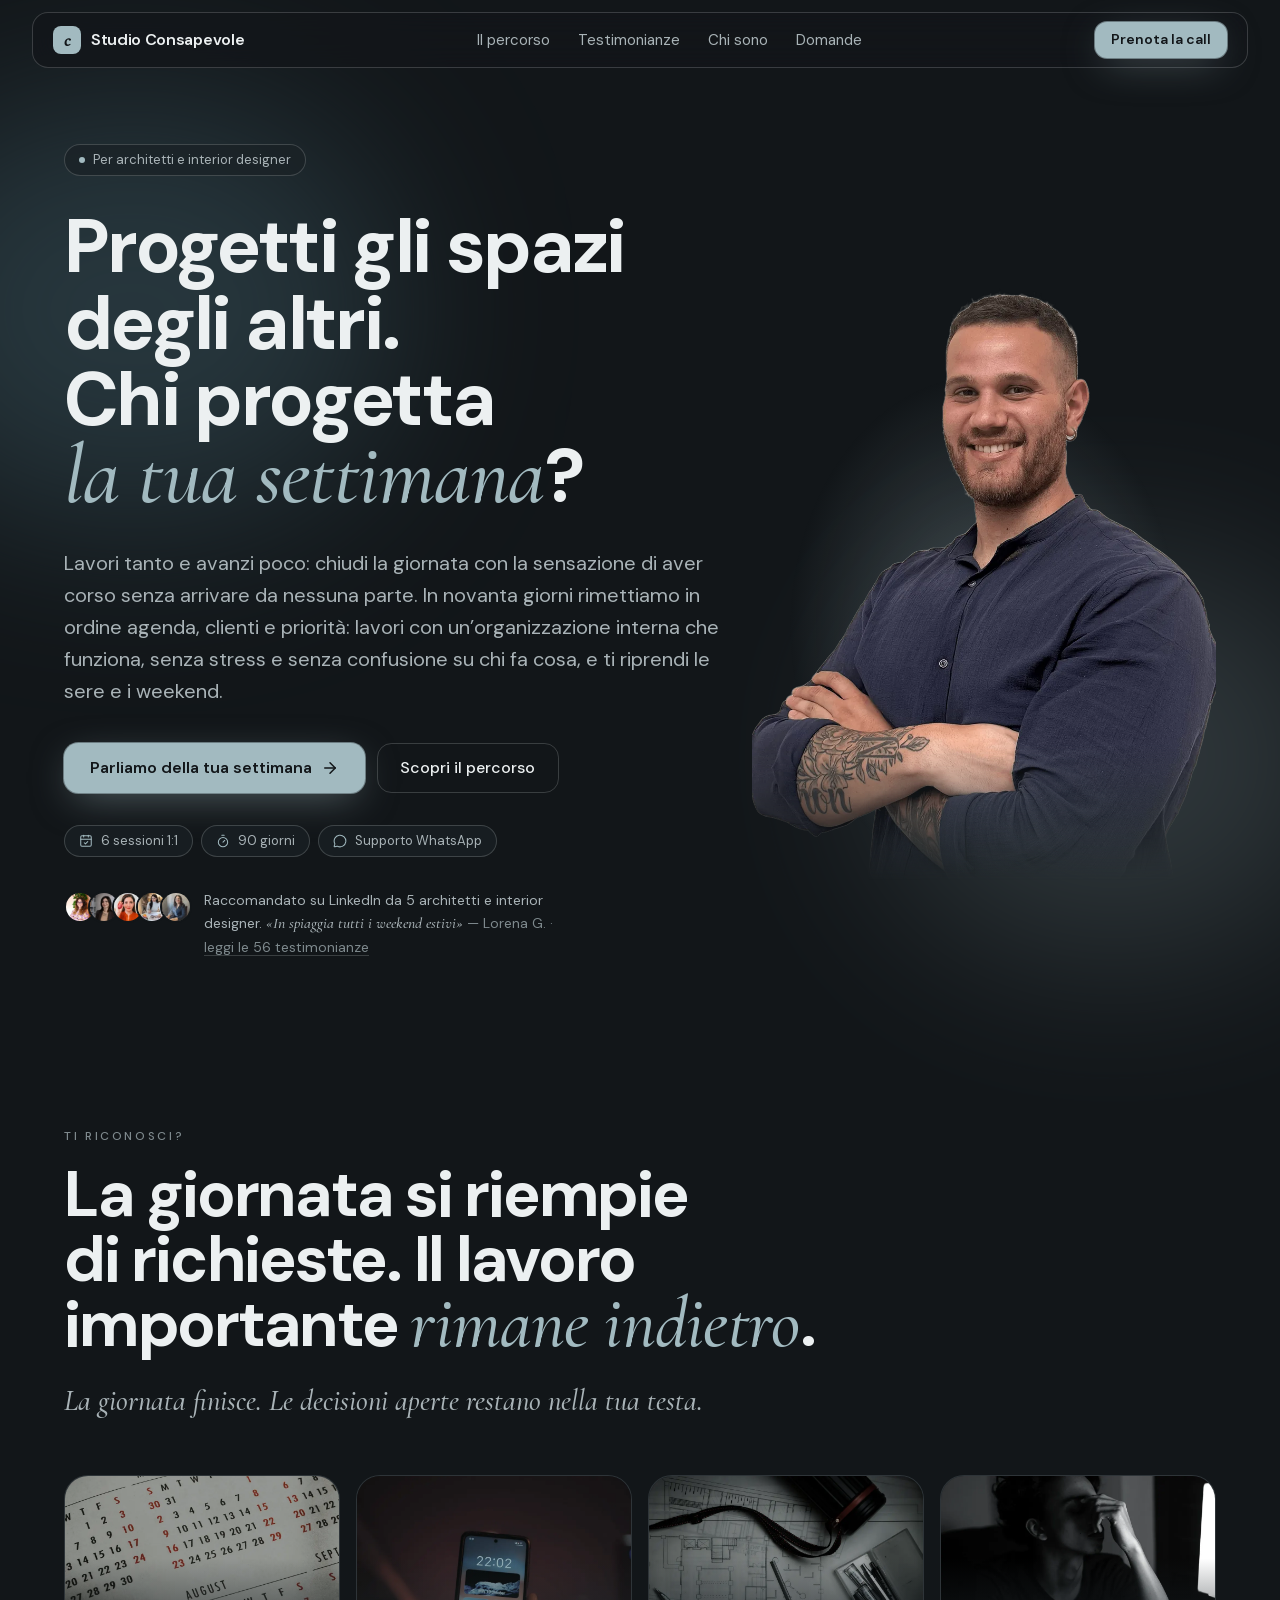
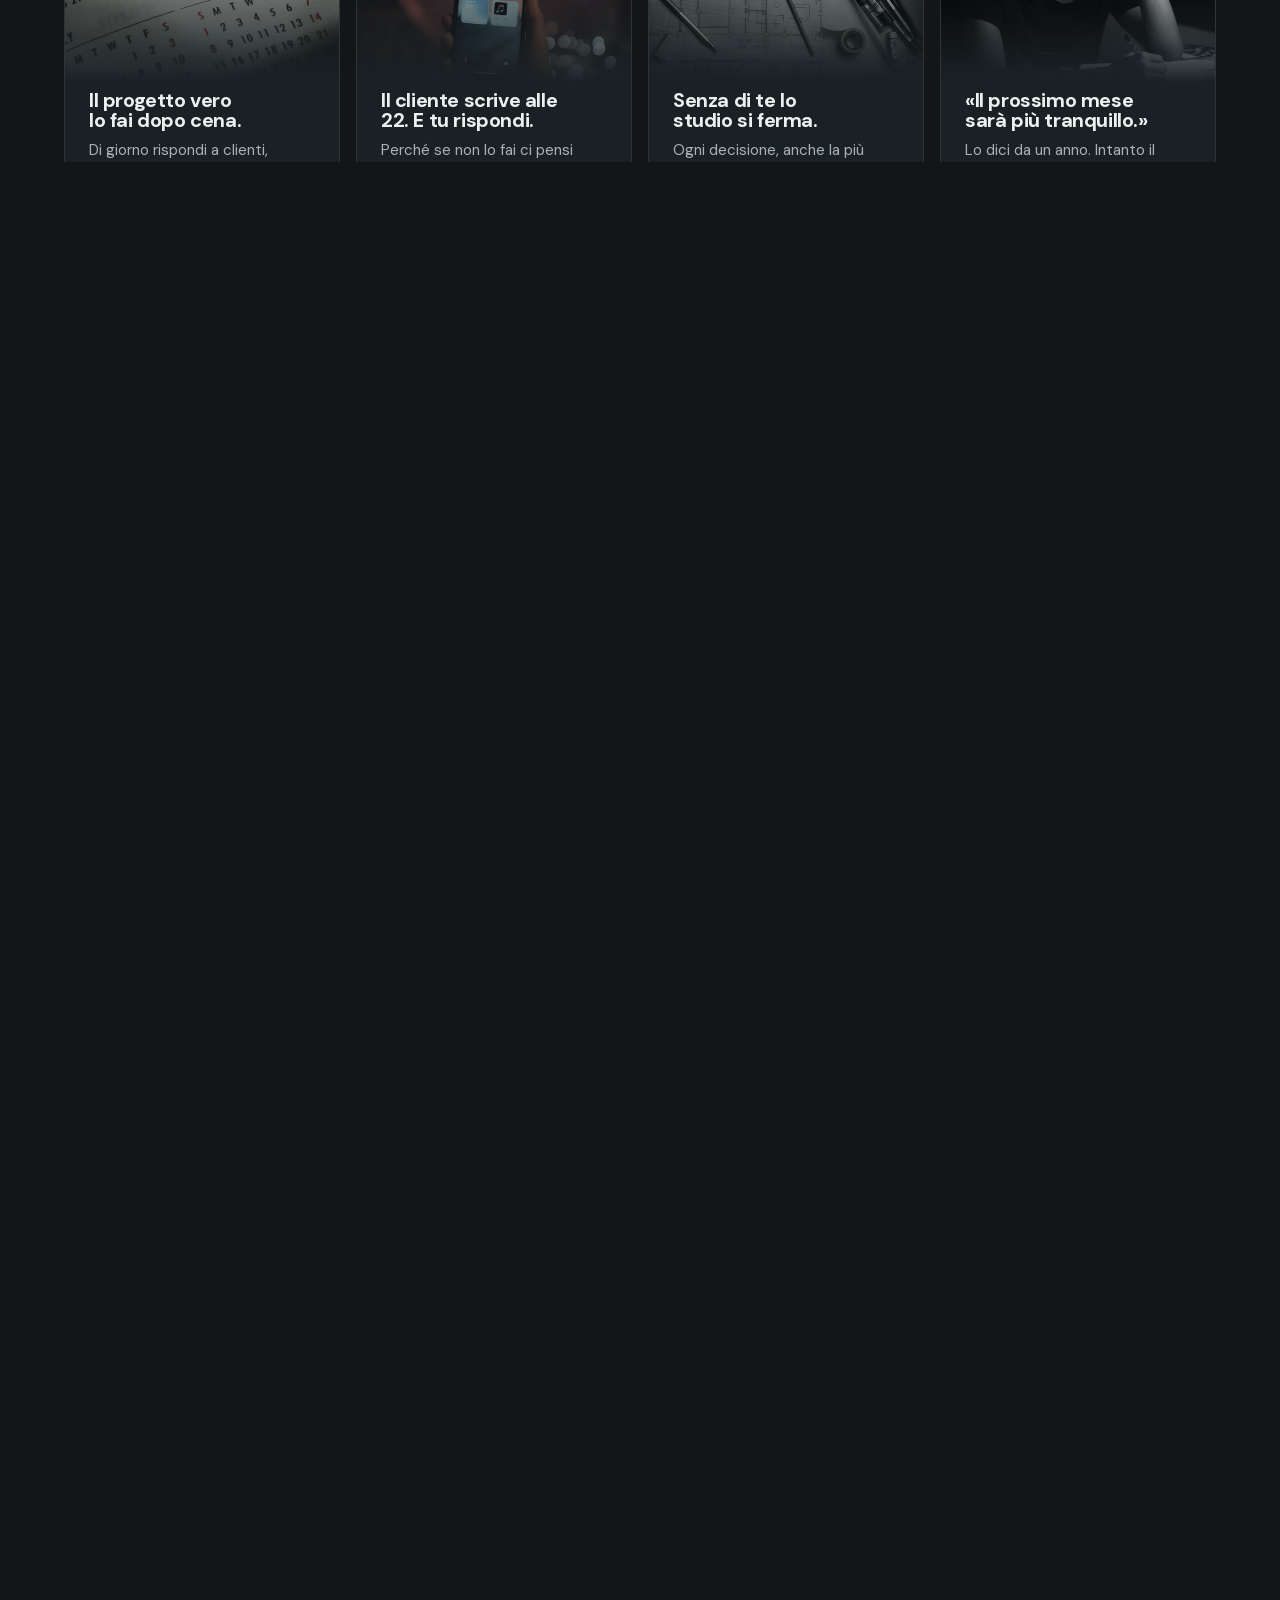
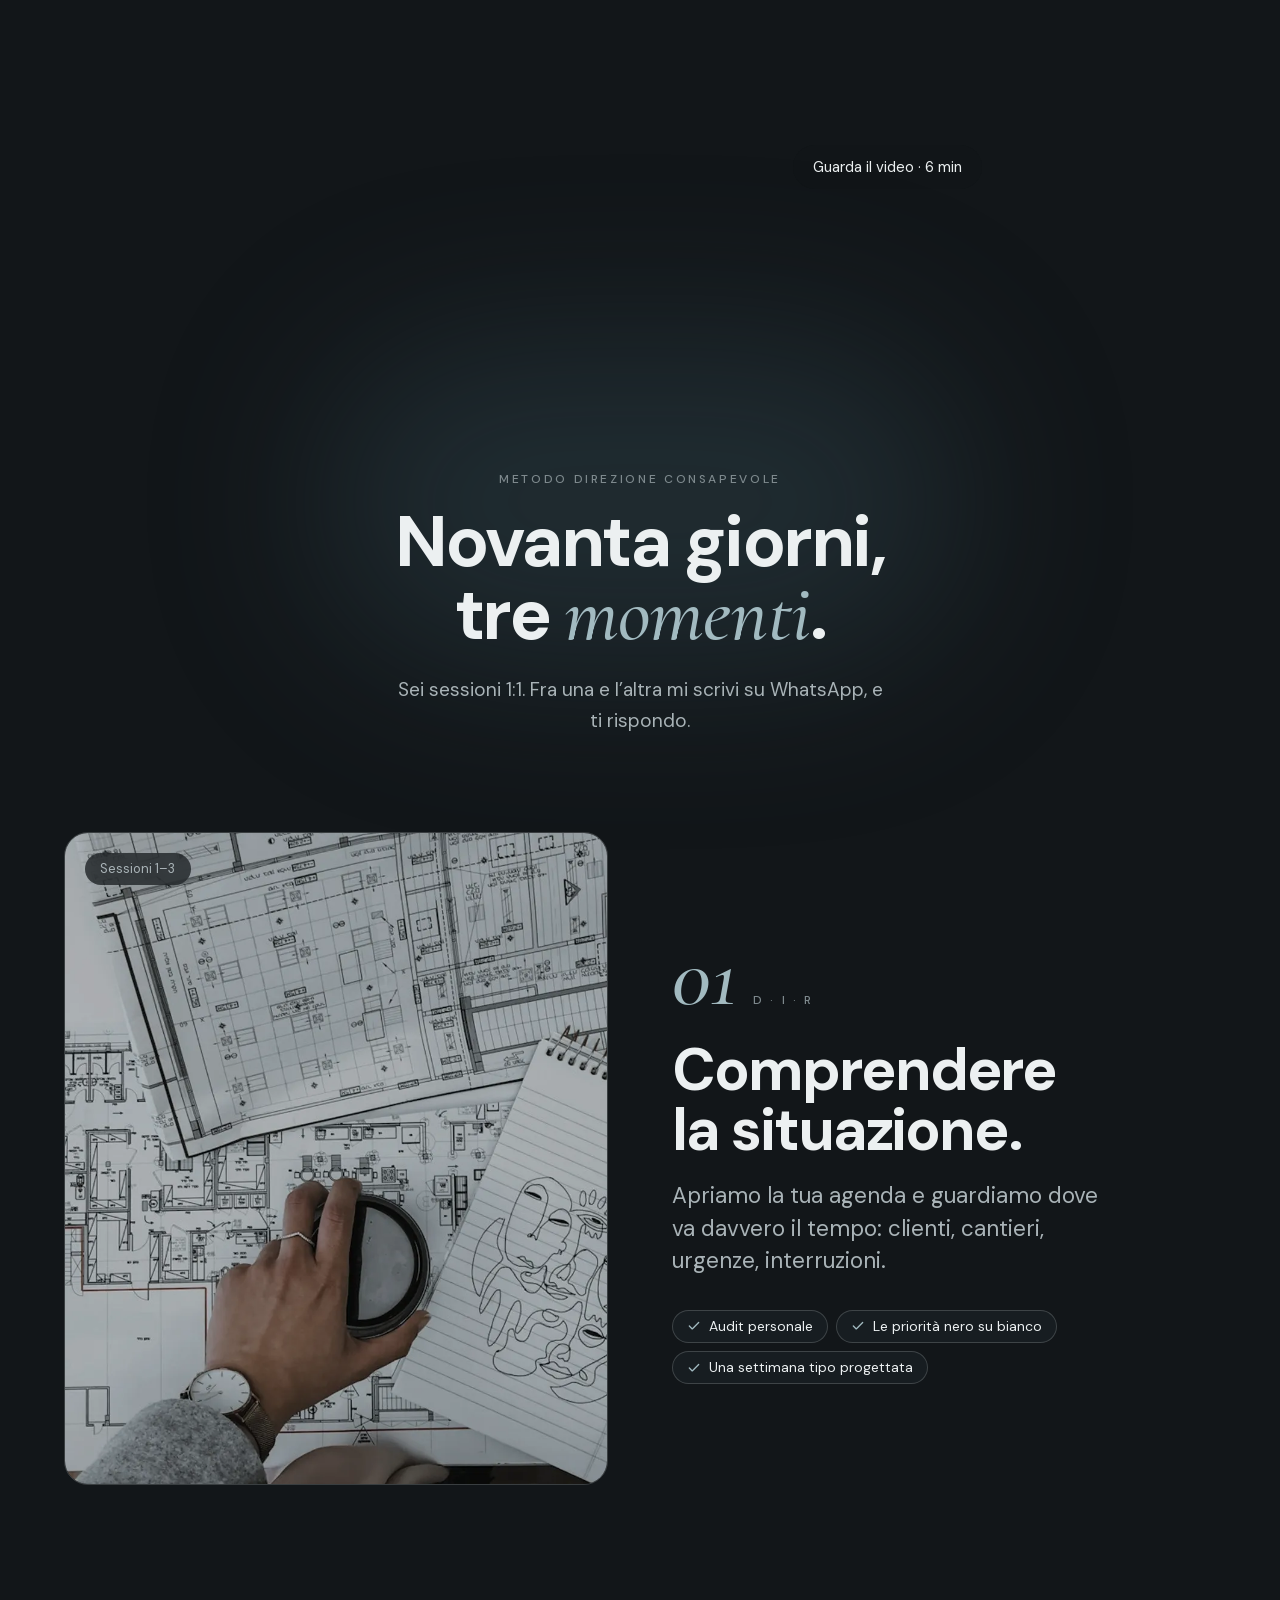
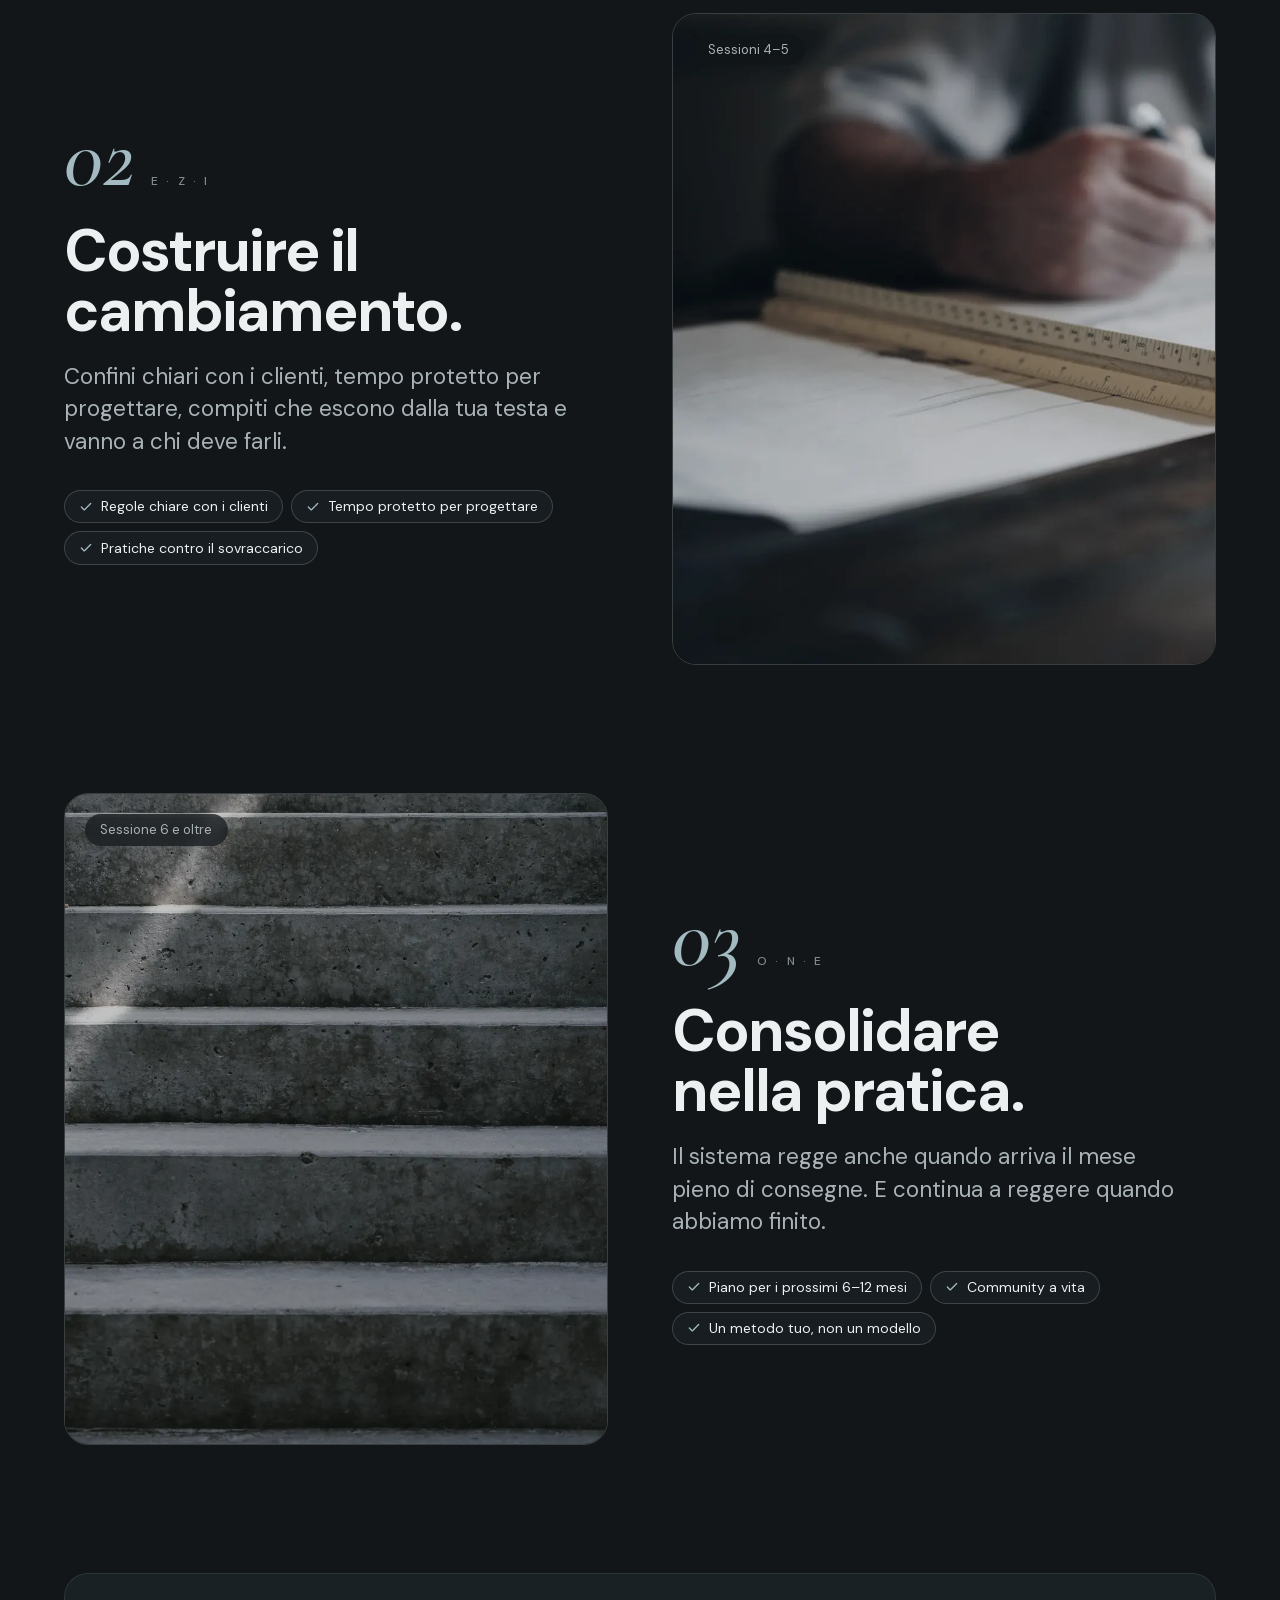
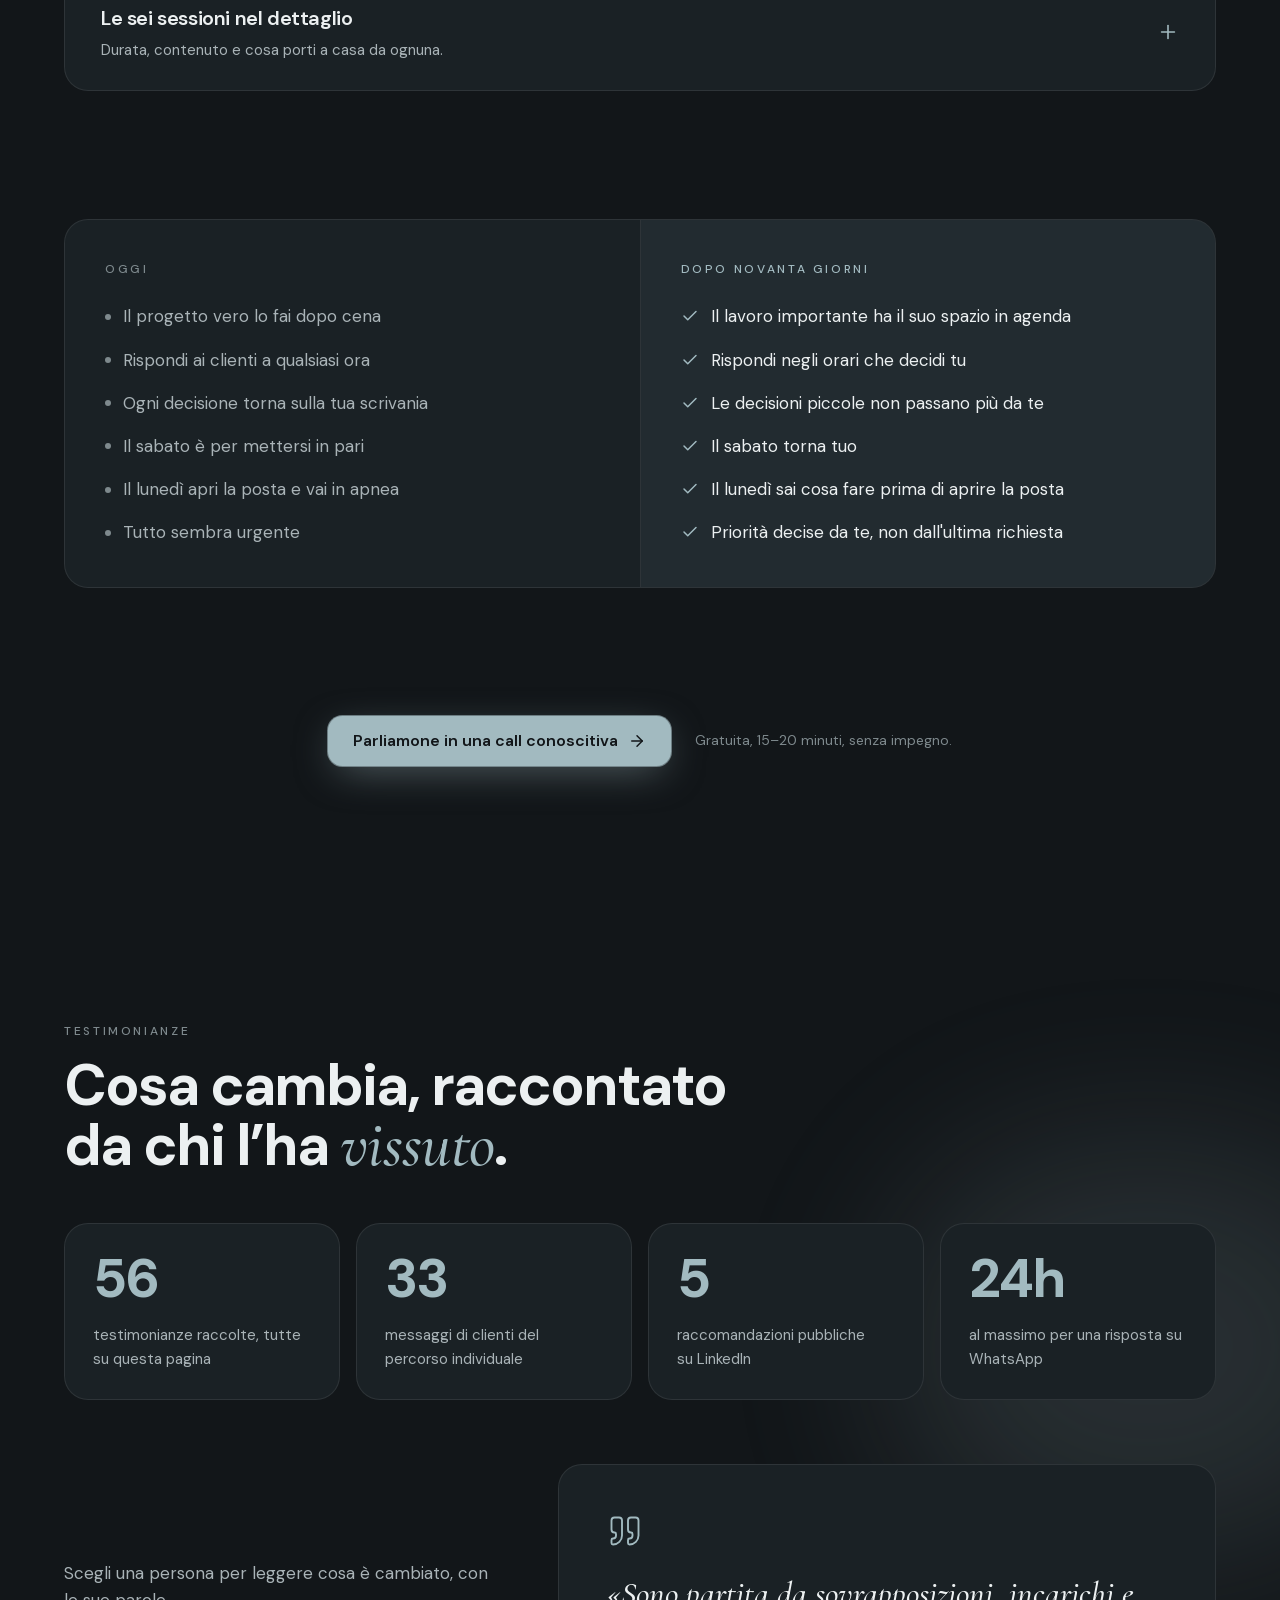
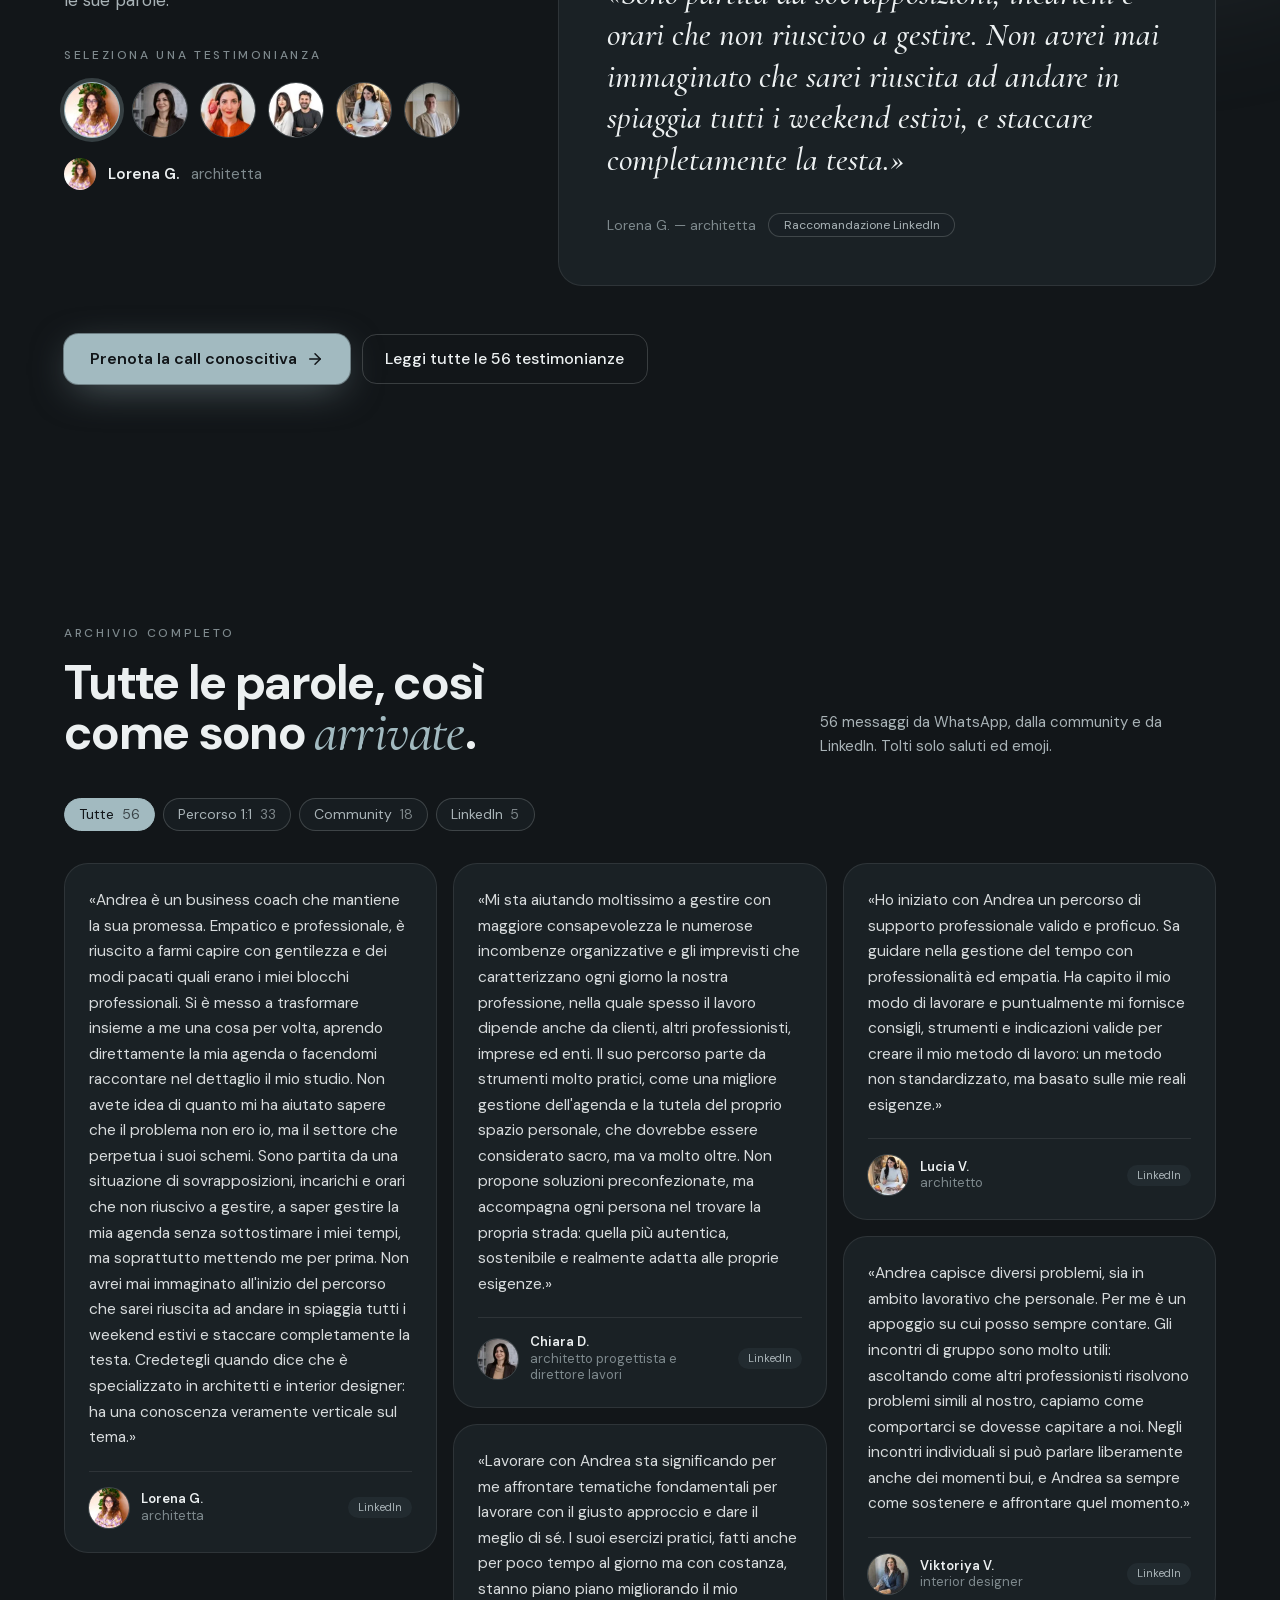
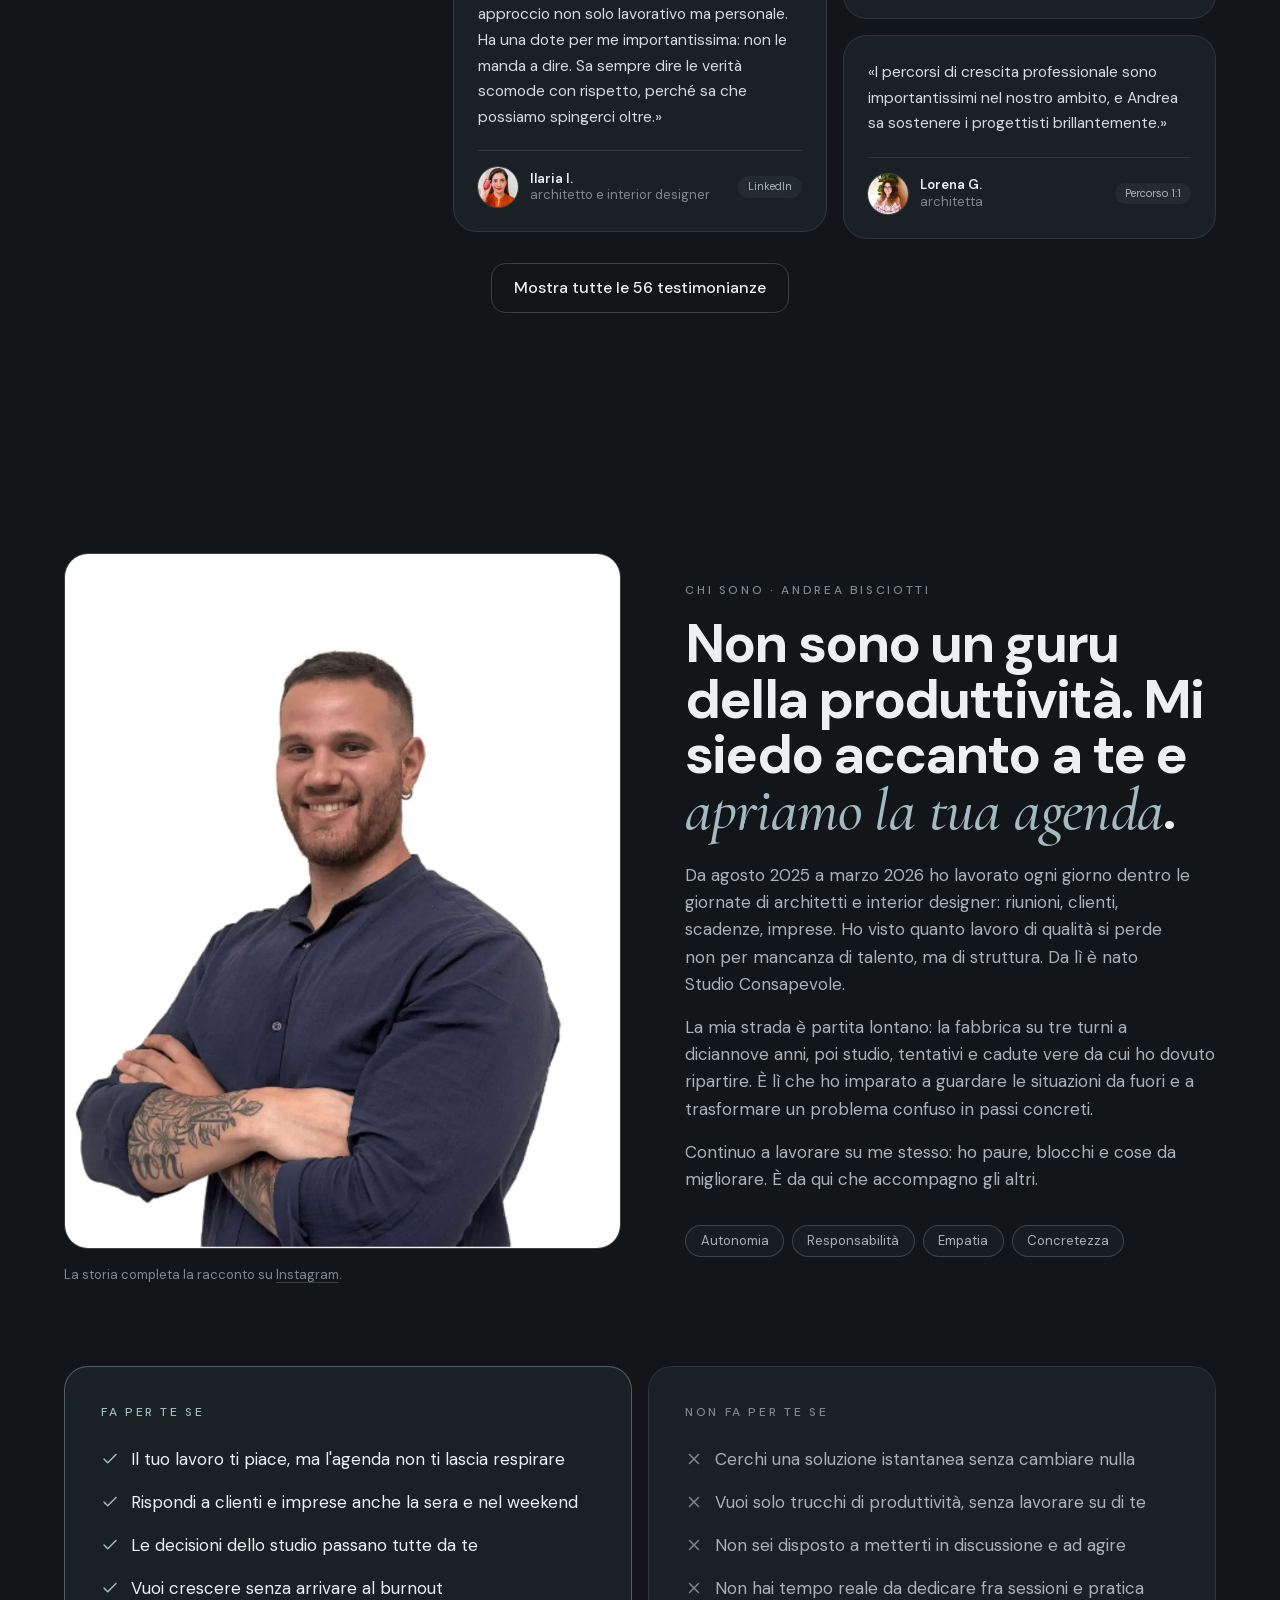
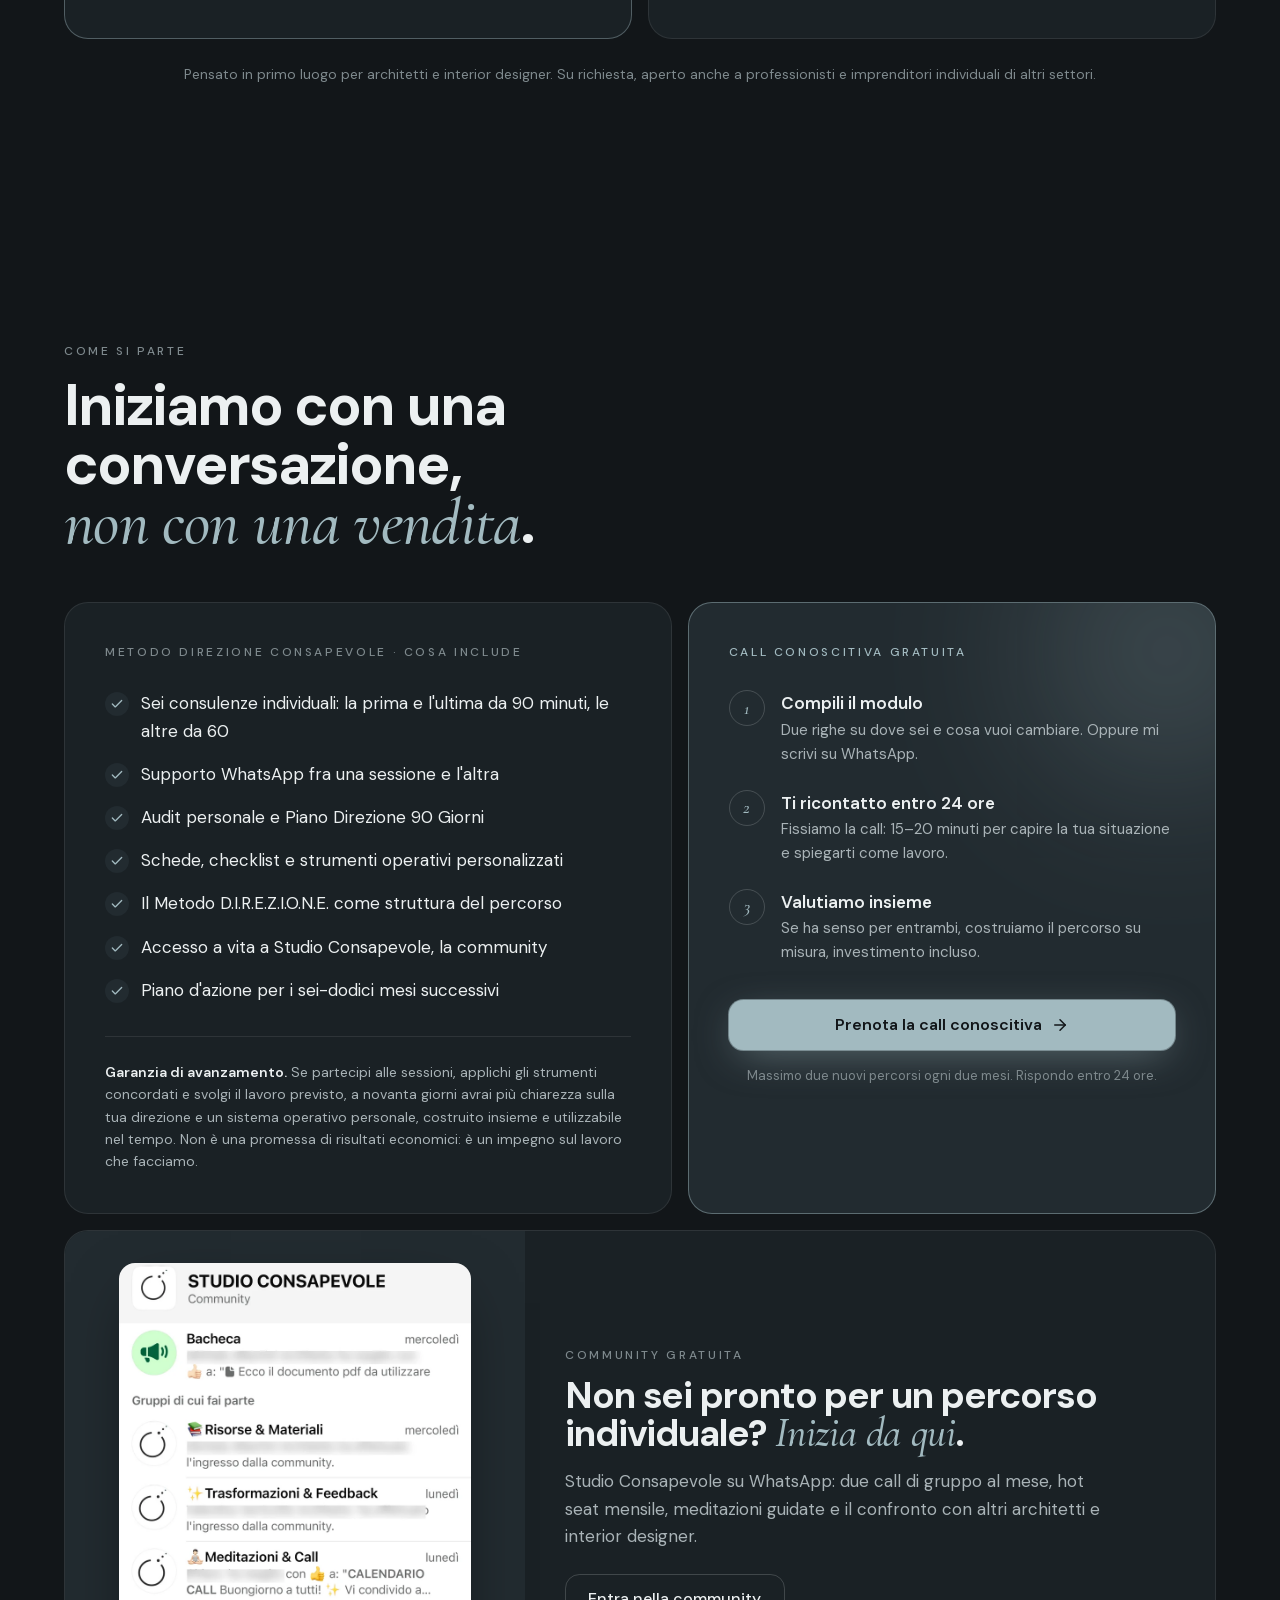
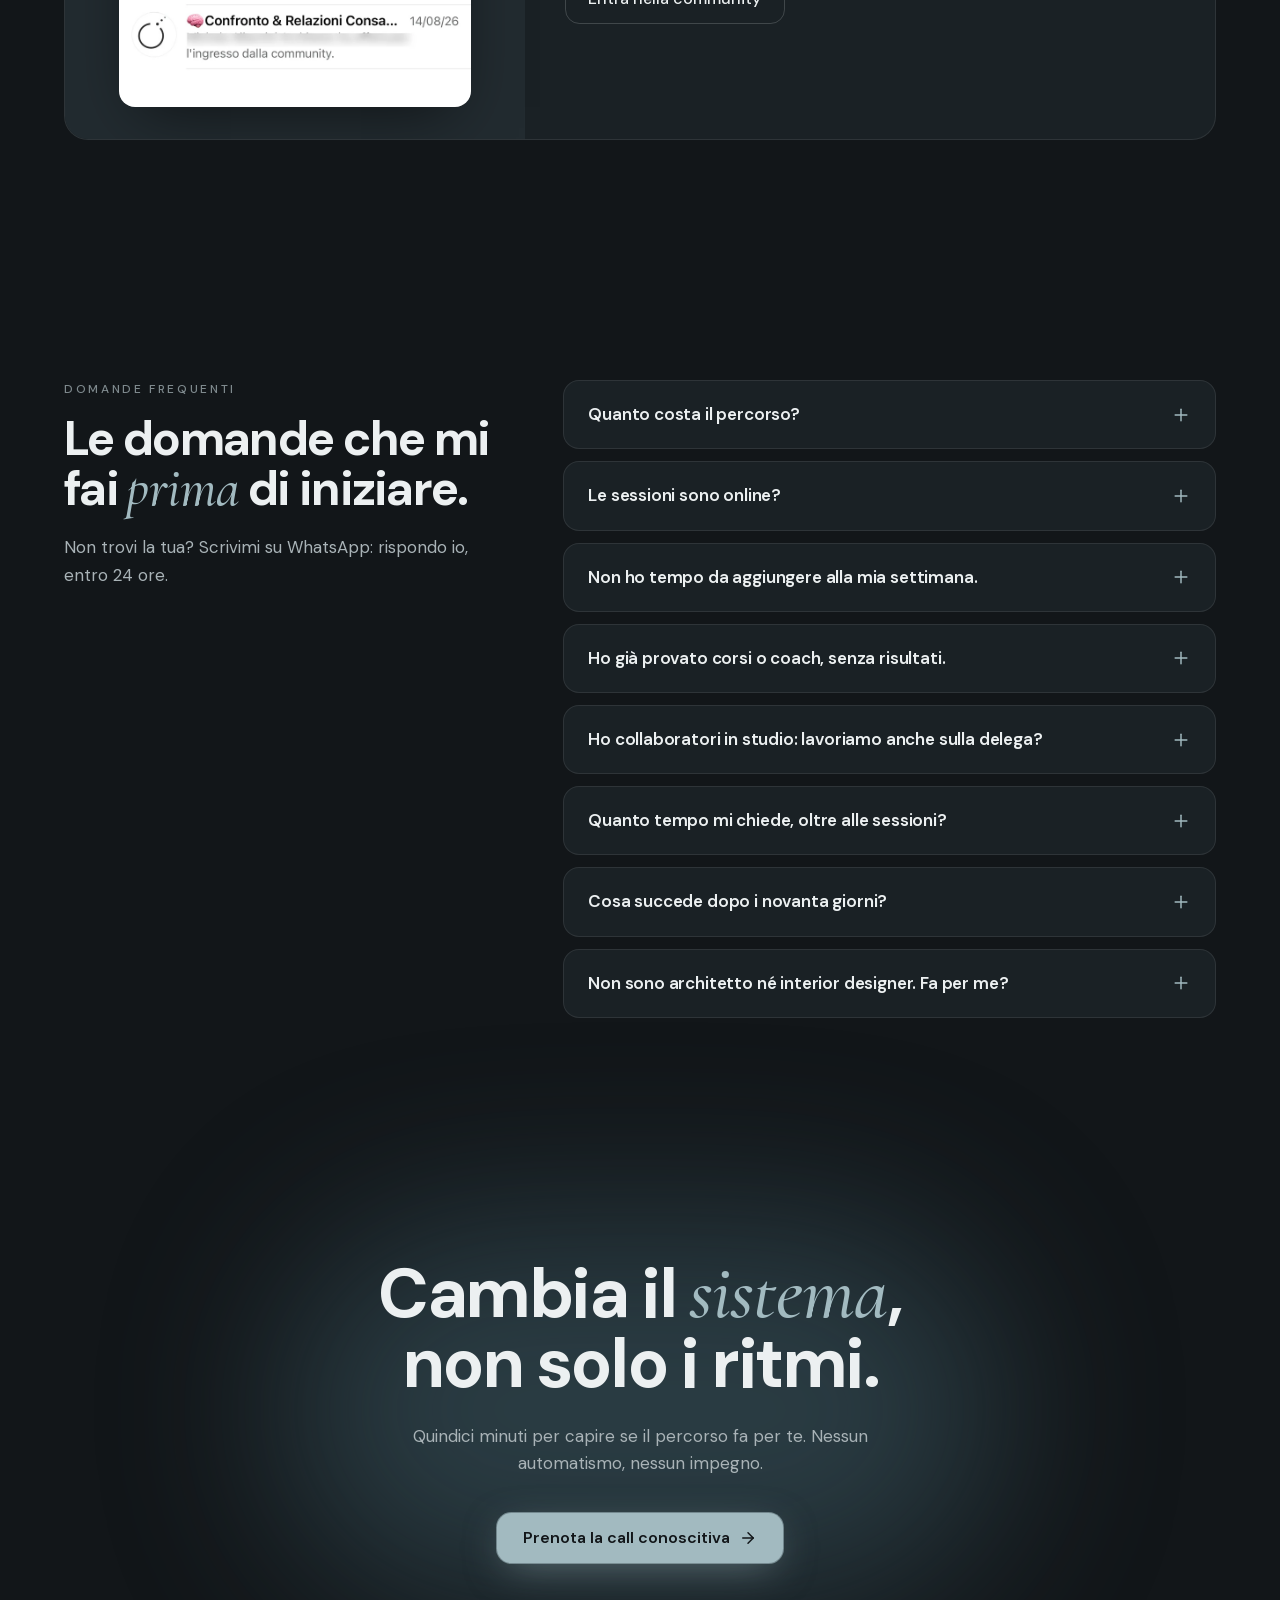
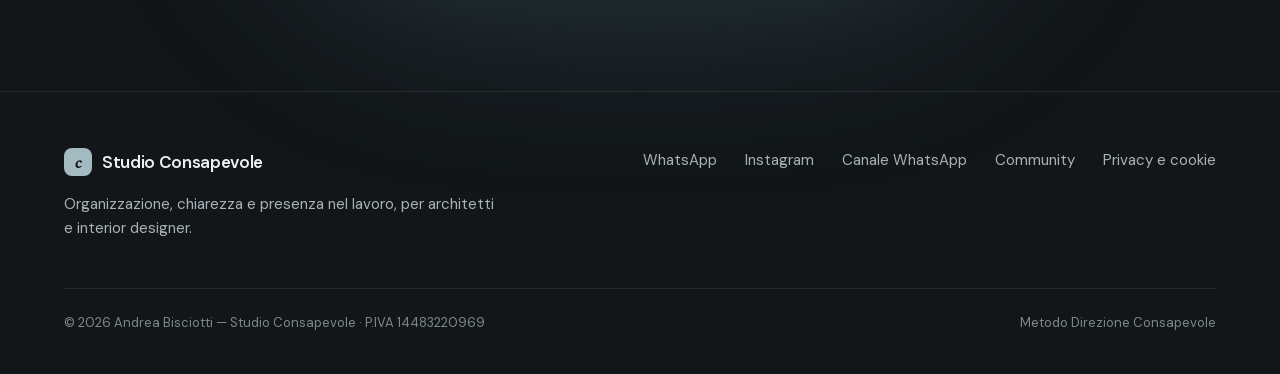
==== commit be2b0189: "Landing: nuova foto in Chi sono Co-Authored-By: Claude Opus 5.5 <noreply@anthropic.com>" ====
--- a/index.html
+++ b/index.html
@@ -1 +1 @@
-<!DOCTYPE html><html lang="it" class="cormorant_garamond_dcbfba80-module__Elzsgq__variable dm_sans_d6e7dc80-module__Pevr3W__variable"><head><meta charSet="utf-8"/><meta name="viewport" content="width=device-width, initial-scale=1"/><link rel="preload" href="/_next/static/media/5c285b27cdda1fe8-s.p.2_mbdogr7ni8i.woff2" as="font" crossorigin="" type="font/woff2"/><link rel="preload" href="/_next/static/media/cc4b84345f7a025e-s.p.2zanptnlo2hyo.woff2" as="font" crossorigin="" type="font/woff2"/><link rel="preload" href="/img/avatar/lorena.webp" as="image"/><link rel="preload" href="/img/avatar/chiara.webp" as="image"/><link rel="preload" href="/img/avatar/ilaria.webp" as="image"/><link rel="preload" href="/img/avatar/lucia.webp" as="image"/><link rel="preload" href="/img/avatar/viktoriya.webp" as="image"/><link rel="preload" as="image" href="/img/andrea.webp" fetchPriority="high"/><link rel="preload" as="image" href="/img/avatar/francesca-n.webp"/><link rel="preload" as="image" href="/img/avatar/matteo-p.webp"/><link rel="stylesheet" href="/_next/static/chunks/3_q3wkiyg_clh.css" data-precedence="next"/><link rel="preload" as="script" fetchPriority="low" href="/_next/static/chunks/3s6nzrbk-8mnv.js"/><script src="/_next/static/chunks/3450qyhportkm.js" async=""></script><script src="/_next/static/chunks/3kmozkq6tgqnz.js" async=""></script><script src="/_next/static/chunks/3iz8uv5b1jeri.js" async=""></script><script src="/_next/static/chunks/turbopack-0-y8ewk5fgal-.js" async=""></script><script src="/_next/static/chunks/0h2qsuyze9ds1.js" async=""></script><script src="/_next/static/chunks/2fkodqh5znkas.js" async=""></script><script src="/_next/static/chunks/143zlr9m-oies.js" async=""></script><meta name="theme-color" content="#121619"/><title>Percorso 1:1 per architetti e interior designer — Studio Consapevole · Andrea Bisciotti</title><meta name="description" content="Metodo Direzione Consapevole: un percorso individuale di 90 giorni per architetti e interior designer che vogliono ritrovare chiarezza, controllo e direzione. Si parte da una call conoscitiva gratuita."/><link rel="canonical" href="https://andreabisciotti.it"/><meta property="og:title" content="Progetti gli spazi degli altri. Chi progetta la tua settimana?"/><meta property="og:description" content="Studio Consapevole — sei sessioni 1:1 in 90 giorni, con supporto WhatsApp tra una sessione e l&#x27;altra."/><meta property="og:site_name" content="Studio Consapevole"/><meta property="og:locale" content="it_IT"/><meta property="og:image" content="https://andreabisciotti.it/img/og.png"/><meta property="og:image:width" content="1200"/><meta property="og:image:height" content="630"/><meta property="og:image:alt" content="Studio Consapevole — Lavori tanto, avanzi poco. Cambia il sistema, non solo i ritmi."/><meta property="og:type" content="website"/><meta name="twitter:card" content="summary_large_image"/><meta name="twitter:title" content="Progetti gli spazi degli altri. Chi progetta la tua settimana?"/><meta name="twitter:description" content="Studio Consapevole — sei sessioni 1:1 in 90 giorni, con supporto WhatsApp tra una sessione e l&#x27;altra."/><meta name="twitter:image" content="https://andreabisciotti.it/img/og.png"/><link rel="icon" href="/icon.svg?icon.262ht92jx5ilk.svg" sizes="any" type="image/svg+xml"/><meta name="next-size-adjust" content=""/><script type="application/ld+json">{"@context":"https://schema.org","@type":"ProfessionalService","name":"Studio Consapevole","url":"https://andreabisciotti.it","image":"https://andreabisciotti.it/img/andrea.webp","description":"Percorso individuale di 90 giorni per architetti e interior designer: priorità, tempo, organizzazione e gestione dei clienti.","areaServed":"IT","founder":{"@type":"Person","name":"Andrea Bisciotti","sameAs":["https://www.instagram.com/andrea.biscio"]},"review":[{"@type":"Review","author":{"@type":"Person","name":"Lorena G."},"reviewBody":"Andrea è un business coach che mantiene la sua promessa. Empatico e professionale, è riuscito a farmi capire con gentilezza e dei modi pacati quali erano i miei blocchi professionali. Si è messo a trasformare insieme a me una cosa per volta, aprendo direttamente la mia agenda o facendomi raccontare nel dettaglio il mio studio. Non avete idea di quanto mi ha aiutato sapere che il problema non ero io, ma il settore che perpetua i suoi schemi. Sono partita da una situazione di sovrapposizioni, incarichi e orari che non riuscivo a gestire, a saper gestire la mia agenda senza sottostimare i miei tempi, ma soprattutto mettendo me per prima. Non avrei mai immaginato all'inizio del percorso che sarei riuscita ad andare in spiaggia tutti i weekend estivi e staccare completamente la testa. Credetegli quando dice che è specializzato in architetti e interior designer: ha una conoscenza veramente verticale sul tema."},{"@type":"Review","author":{"@type":"Person","name":"Chiara D."},"reviewBody":"Mi sta aiutando moltissimo a gestire con maggiore consapevolezza le numerose incombenze organizzative e gli imprevisti che caratterizzano ogni giorno la nostra professione, nella quale spesso il lavoro dipende anche da clienti, altri professionisti, imprese ed enti. Il suo percorso parte da strumenti molto pratici, come una migliore gestione dell'agenda e la tutela del proprio spazio personale, che dovrebbe essere considerato sacro, ma va molto oltre. Non propone soluzioni preconfezionate, ma accompagna ogni persona nel trovare la propria strada: quella più autentica, sostenibile e realmente adatta alle proprie esigenze."},{"@type":"Review","author":{"@type":"Person","name":"Ilaria I."},"reviewBody":"Lavorare con Andrea sta significando per me affrontare tematiche fondamentali per lavorare con il giusto approccio e dare il meglio di sé. I suoi esercizi pratici, fatti anche per poco tempo al giorno ma con costanza, stanno piano piano migliorando il mio approccio non solo lavorativo ma personale. Ha una dote per me importantissima: non le manda a dire. Sa sempre dire le verità scomode con rispetto, perché sa che possiamo spingerci oltre."},{"@type":"Review","author":{"@type":"Person","name":"Lucia V."},"reviewBody":"Ho iniziato con Andrea un percorso di supporto professionale valido e proficuo. Sa guidare nella gestione del tempo con professionalità ed empatia. Ha capito il mio modo di lavorare e puntualmente mi fornisce consigli, strumenti e indicazioni valide per creare il mio metodo di lavoro: un metodo non standardizzato, ma basato sulle mie reali esigenze."},{"@type":"Review","author":{"@type":"Person","name":"Viktoriya V."},"reviewBody":"Andrea capisce diversi problemi, sia in ambito lavorativo che personale. Per me è un appoggio su cui posso sempre contare. Gli incontri di gruppo sono molto utili: ascoltando come altri professionisti risolvono problemi simili al nostro, capiamo come comportarci se dovesse capitare a noi. Negli incontri individuali si può parlare liberamente anche dei momenti bui, e Andrea sa sempre come sostenere e affrontare quel momento."}]}</script><script src="/_next/static/chunks/0cz1d0mv5g_q7.js" noModule=""></script></head><body><div hidden=""><!--$--><!--/$--></div><header class="fixed inset-x-0 top-3 z-50 px-3"><div class="mx-auto flex h-14 max-w-[76rem] items-center justify-between gap-4 rounded-2xl border border-[var(--line-strong)] bg-[color-mix(in_oklab,var(--color-bg)_72%,transparent)] px-4 backdrop-blur-xl md:px-5"><a href="#top" class="flex items-center gap-2.5 whitespace-nowrap text-[1rem] font-semibold tracking-[-0.02em]"><span aria-hidden="true" class="grid h-7 w-7 place-items-center rounded-lg bg-accent font-serif text-[1.15rem] italic text-bg">c</span>Studio Consapevole</a><nav aria-label="Sezioni della pagina" class="hidden items-center gap-7 text-[0.9375rem] md:flex"><a href="#percorso" class="nav-link">Il percorso</a><a href="#testimonianze" class="nav-link">Testimonianze</a><a href="#chi-sono" class="nav-link">Chi sono</a><a href="#domande" class="nav-link">Domande</a></nav><a href="https://wa.me/message/Q6IYHDGL57VTB1" target="_blank" rel="noopener" data-call="true" class="btn shrink-0 whitespace-nowrap !rounded-xl !px-4 !py-2.5 text-[0.875rem] plausible-event-name=Call+header"><span class="sm:hidden">Prenota</span><span class="hidden sm:inline">Prenota la call</span></a></div></header><main><section id="top" class="anchor relative pt-28 md:pt-36" aria-labelledby="hero-title"><div aria-hidden="true" class="glow left-[-10%] top-[10%] h-[420px] w-[520px] bg-slate"></div><div aria-hidden="true" class="glow right-[-5%] bottom-[5%] h-[380px] w-[460px] bg-accent opacity-20"></div><div class="shell relative grid items-center gap-10 lg:grid-cols-[minmax(0,1.45fr)_minmax(0,1fr)] lg:gap-4"><div class="pb-6 lg:pb-10"><p class="chip mb-8"><span aria-hidden="true" class="h-1.5 w-1.5 rounded-full bg-accent"></span>Per architetti e interior designer</p><h1 id="hero-title" class="text-[clamp(2.55rem,6.2vw,4.7rem)]"><span class="line-mask"><span class="line-up sm:whitespace-nowrap" style="--i:0">Progetti gli spazi</span></span><span class="line-mask"><span class="line-up sm:whitespace-nowrap" style="--i:1">degli altri.</span></span><span class="line-mask"><span class="line-up sm:whitespace-nowrap" style="--i:2">Chi progetta</span></span><span class="line-mask"><span class="line-up sm:whitespace-nowrap" style="--i:3"><span class="kw">la tua settimana</span>?</span></span></h1><div class="hero-rise"><p class="mt-8 max-w-[50ch] text-[1.125rem] text-muted md:text-[1.25rem]">Lavori tanto e avanzi poco: chiudi la giornata con la sensazione di aver corso senza arrivare da nessuna parte. In novanta giorni rimettiamo in ordine agenda, clienti e priorità: lavori con un’organizzazione interna che funziona, senza stress e senza confusione su chi fa cosa, e ti riprendi le sere e i weekend.</p><div class="mt-9 flex flex-wrap items-center gap-3"><a href="https://wa.me/message/Q6IYHDGL57VTB1" target="_blank" rel="noopener" data-call="true" class="btn plausible-event-name=Call+hero">Parliamo della tua settimana<svg xmlns="http://www.w3.org/2000/svg" width="18" height="18" viewBox="0 0 24 24" fill="none" stroke="currentColor" stroke-width="2" stroke-linecap="round" stroke-linejoin="round" class="lucide lucide-arrow-right" aria-hidden="true"><path d="M5 12h14"></path><path d="m12 5 7 7-7 7"></path></svg></a><a href="#percorso" class="btn-ghost">Scopri il percorso</a></div><ul class="mt-8 flex flex-wrap gap-2"><li class="chip"><svg xmlns="http://www.w3.org/2000/svg" width="14" height="14" viewBox="0 0 24 24" fill="none" stroke="currentColor" stroke-width="1.75" stroke-linecap="round" stroke-linejoin="round" class="lucide lucide-calendar-check text-accent" aria-hidden="true"><path d="M8 2v3"></path><path d="M16 2v3"></path><rect x="3" y="3" width="18" height="18" rx="2"></rect><path d="M3 9h18"></path><path d="m9 15 2 2 4-4"></path></svg>6 sessioni 1:1</li><li class="chip"><svg xmlns="http://www.w3.org/2000/svg" width="14" height="14" viewBox="0 0 24 24" fill="none" stroke="currentColor" stroke-width="1.75" stroke-linecap="round" stroke-linejoin="round" class="lucide lucide-timer text-accent" aria-hidden="true"><line x1="10" x2="14" y1="2" y2="2"></line><line x1="12" x2="15" y1="14" y2="11"></line><circle cx="12" cy="14" r="8"></circle></svg>90 giorni</li><li class="chip"><svg xmlns="http://www.w3.org/2000/svg" width="14" height="14" viewBox="0 0 24 24" fill="none" stroke="currentColor" stroke-width="1.75" stroke-linecap="round" stroke-linejoin="round" class="lucide lucide-message-circle text-accent" aria-hidden="true"><path d="M2.992 16.342a2 2 0 0 1 .094 1.167l-1.065 3.29a1 1 0 0 0 1.236 1.168l3.413-.998a2 2 0 0 1 1.099.092 10 10 0 1 0-4.777-4.719"></path></svg>Supporto WhatsApp</li></ul><div class="mt-8 flex max-w-[52ch] items-start gap-3 text-[0.875rem] text-faint"><span aria-hidden="true" class="flex shrink-0 -space-x-2 pt-0.5"><img src="/img/avatar/lorena.webp" alt="" width="32" height="32" class="h-8 w-8 rounded-full border-2 border-bg object-cover"/><img src="/img/avatar/chiara.webp" alt="" width="32" height="32" class="h-8 w-8 rounded-full border-2 border-bg object-cover"/><img src="/img/avatar/ilaria.webp" alt="" width="32" height="32" class="h-8 w-8 rounded-full border-2 border-bg object-cover"/><img src="/img/avatar/lucia.webp" alt="" width="32" height="32" class="h-8 w-8 rounded-full border-2 border-bg object-cover"/><img src="/img/avatar/viktoriya.webp" alt="" width="32" height="32" class="h-8 w-8 rounded-full border-2 border-bg object-cover"/></span><p><span class="text-muted">Raccomandato su LinkedIn da <!-- -->5<!-- --> architetti e interior designer.</span> <span class="font-serif text-[1.12em] italic text-muted">«In spiaggia tutti i weekend estivi»</span> <!-- -->— Lorena G. ·<!-- --> <a href="#testimonianze" class="link-rule">leggi le <!-- -->56<!-- --> testimonianze</a></p></div></div></div><div class="relative mx-auto w-full max-w-[420px] lg:max-w-[520px]"><div aria-hidden="true" class="absolute inset-x-[8%] bottom-0 top-[18%] rounded-t-[999px] bg-[radial-gradient(closest-side,color-mix(in_oklab,var(--color-accent)_30%,transparent),transparent)]"></div><img alt="Andrea Bisciotti, camicia blu, braccia incrociate, sorride" fetchPriority="high" width="880" height="1173" decoding="async" data-nimg="1" class="relative h-auto w-full [mask-image:linear-gradient(to_bottom,#000_78%,transparent_100%)]" style="color:transparent" src="/img/andrea.webp"/></div></div></section><section id="tesi" class="anchor relative py-24 md:py-32"><div class="shell"><div class="reveal max-w-[48rem]"><p class="kicker">Ti riconosci?</p><h2 class="mt-4 text-[clamp(2.2rem,5vw,4rem)]">La giornata si riempie di richieste. Il lavoro importante<!-- --> <span class="kw">rimane indietro</span>.</h2><p class="mt-6 font-serif text-[clamp(1.35rem,2.4vw,1.8rem)] leading-[1.3] italic text-muted">La giornata finisce. Le decisioni aperte restano nella tua testa.</p></div><div class="mt-14 grid gap-4 sm:grid-cols-2 lg:grid-cols-4"><div class="reveal card group overflow-hidden"><div class="relative overflow-hidden"><img alt="Un calendario fitto di date" loading="lazy" width="1000" height="750" decoding="async" data-nimg="1" class="aspect-[4/3] w-full object-cover transition-transform duration-700 group-hover:scale-[1.04]" style="color:transparent" src="/img/pain-tempo.webp"/><div aria-hidden="true" class="absolute inset-0 bg-[linear-gradient(to_top,var(--color-surface)_0%,transparent_60%)]"></div></div><div class="p-6 pt-2"><h3 class="text-[1.25rem] tracking-[-0.02em]">Il progetto vero lo fai dopo cena.</h3><p class="mt-2 text-[0.9375rem] text-muted">Di giorno rispondi a clienti, imprese e fornitori. Il lavoro che conta scivola alla sera.</p></div></div><div class="reveal card group overflow-hidden"><div class="relative overflow-hidden"><img alt="Uno smartphone in mano che segna le 22:02" loading="lazy" width="1000" height="750" decoding="async" data-nimg="1" class="aspect-[4/3] w-full object-cover transition-transform duration-700 group-hover:scale-[1.04]" style="color:transparent" src="/img/pain-clienti.webp"/><div aria-hidden="true" class="absolute inset-0 bg-[linear-gradient(to_top,var(--color-surface)_0%,transparent_60%)]"></div></div><div class="p-6 pt-2"><h3 class="text-[1.25rem] tracking-[-0.02em]">Il cliente scrive alle 22. E tu rispondi.</h3><p class="mt-2 text-[0.9375rem] text-muted">Perché se non lo fai ci pensi tutta la notte. E la variante di domani è già un&#x27;urgenza.</p></div></div><div class="reveal card group overflow-hidden"><div class="relative overflow-hidden"><img alt="Tavole di progetto con matite e righello su un tavolo" loading="lazy" width="1000" height="750" decoding="async" data-nimg="1" class="aspect-[4/3] w-full object-cover transition-transform duration-700 group-hover:scale-[1.04]" style="color:transparent" src="/img/pain-organizzazione.webp"/><div aria-hidden="true" class="absolute inset-0 bg-[linear-gradient(to_top,var(--color-surface)_0%,transparent_60%)]"></div></div><div class="p-6 pt-2"><h3 class="text-[1.25rem] tracking-[-0.02em]">Senza di te lo studio si ferma.</h3><p class="mt-2 text-[0.9375rem] text-muted">Ogni decisione, anche la più piccola, torna sulla tua scrivania. Delegare sembra costare più che farlo.</p></div></div><div class="reveal card group overflow-hidden"><div class="relative overflow-hidden"><img alt="Una persona alla scrivania con la mano sulla fronte, in bianco e nero" loading="lazy" width="1000" height="750" decoding="async" data-nimg="1" class="aspect-[4/3] w-full object-cover transition-transform duration-700 group-hover:scale-[1.04]" style="color:transparent" src="/img/pain-rapporto.webp"/><div aria-hidden="true" class="absolute inset-0 bg-[linear-gradient(to_top,var(--color-surface)_0%,transparent_60%)]"></div></div><div class="p-6 pt-2"><h3 class="text-[1.25rem] tracking-[-0.02em]">«Il prossimo mese sarà più tranquillo.»</h3><p class="mt-2 text-[0.9375rem] text-muted">Lo dici da un anno. Intanto il sabato è per mettersi in pari, e la testa non stacca mai.</p></div></div></div></div><div class="reveal shell mt-28 text-center md:mt-36"><h2 class="mx-auto max-w-[20ch] text-[clamp(2.4rem,6vw,5rem)]">Il problema non è l’agenda piena. È lavorare senza un <span class="kw">sistema</span>.</h2><p class="mx-auto mt-8 max-w-[44ch] text-[1.1875rem] text-muted">Un sistema è sapere ogni lunedì cosa fai tu, cosa deleghi, a cosa dici no e a che ora chiudi il computer. Lo costruiamo insieme su due livelli: tu come persona, e tu come titolare dello studio.</p></div></section><section id="video" class="anchor relative py-24 md:py-32"><div aria-hidden="true" class="glow right-[10%] top-1/4 h-[520px] w-[520px] bg-slate opacity-60"></div><div class="shell relative grid items-center gap-x-20 gap-y-10 lg:grid-cols-[minmax(0,1fr)_minmax(0,28rem)] lg:grid-rows-[auto_auto]"><div class="reveal lg:self-end"><p class="kicker">Come lavoriamo insieme</p><h2 class="mt-4 text-[clamp(2.4rem,5.4vw,4.6rem)]">Sei minuti per capire se fa <span class="kw">per te</span>.</h2><p class="mt-6 max-w-[40ch] text-[1.1875rem] text-muted">Prima di scrivermi, guardami. Ti racconto come funziona il percorso, con le mie parole e senza filtri.</p></div><div class="reveal mx-auto w-full max-w-[26rem] lg:col-start-2 lg:row-span-2 lg:row-start-1 lg:max-w-none"><div class="relative w-full overflow-hidden aspect-[9/16] rounded-3xl border border-[var(--line-strong)] bg-ink"><button type="button" class="group absolute inset-0 h-full w-full" aria-label="Guarda il video: Come lavorare con me — Andrea Bisciotti"><img alt="" loading="lazy" width="720" height="1280" decoding="async" data-nimg="1" class="h-full w-full object-cover opacity-80 transition-opacity duration-300 group-hover:opacity-100" style="color:transparent" src="/img/video-percorso.webp"/><span class="absolute m-auto grid h-16 w-16 place-items-center md:h-24 md:w-24 inset-x-0 bottom-[22%] rounded-full bg-accent text-bg shadow-[0_0_0_10px_color-mix(in_oklab,var(--color-accent)_22%,transparent)] transition-transform duration-300 group-hover:scale-110"><svg xmlns="http://www.w3.org/2000/svg" width="28" height="28" viewBox="0 0 24 24" fill="none" stroke="currentColor" stroke-width="2" stroke-linecap="round" stroke-linejoin="round" class="lucide lucide-play translate-x-[2px] fill-current" aria-hidden="true"><path d="M5 5a2 2 0 0 1 3.008-1.728l11.997 6.998a2 2 0 0 1 .003 3.458l-12 7A2 2 0 0 1 5 19z"></path></svg></span><span class="absolute bottom-4 left-4 rounded-full md:bottom-6 md:left-6 md:px-5 md:py-2.5 md:text-[0.9375rem] bg-[color-mix(in_oklab,var(--color-bg)_75%,transparent)] px-4 py-2 text-[0.875rem] backdrop-blur">Guarda il video · 6 min</span></button></div></div><div class="reveal lg:self-start"><ul class="grid gap-3"><li class="flex items-center gap-4 rounded-2xl border border-[var(--line)] bg-surface px-5 py-4 text-[1rem]"><svg xmlns="http://www.w3.org/2000/svg" width="20" height="20" viewBox="0 0 24 24" fill="none" stroke="currentColor" stroke-width="1.75" stroke-linecap="round" stroke-linejoin="round" class="lucide lucide-ear shrink-0 text-accent" aria-hidden="true"><path d="M6 8.5a6.5 6.5 0 1 1 13 0c0 6-6 6-6 10a3.5 3.5 0 1 1-7 0"></path><path d="M15 8.5a2.5 2.5 0 0 0-5 0v1a2 2 0 1 1 0 4"></path></svg>Partiamo da come lavori davvero, non da un modello</li><li class="flex items-center gap-4 rounded-2xl border border-[var(--line)] bg-surface px-5 py-4 text-[1rem]"><svg xmlns="http://www.w3.org/2000/svg" width="20" height="20" viewBox="0 0 24 24" fill="none" stroke="currentColor" stroke-width="1.75" stroke-linecap="round" stroke-linejoin="round" class="lucide lucide-wrench shrink-0 text-accent" aria-hidden="true"><path d="M14.7 6.3a1 1 0 0 0 0 1.4l1.6 1.6a1 1 0 0 0 1.4 0l3.106-3.105c.32-.322.863-.22.983.218a6 6 0 0 1-8.259 7.057l-7.91 7.91a1 1 0 0 1-2.999-3l7.91-7.91a6 6 0 0 1 7.057-8.259c.438.12.54.662.219.984z"></path></svg>Strumenti pratici, applicati e rivisti insieme</li><li class="flex items-center gap-4 rounded-2xl border border-[var(--line)] bg-surface px-5 py-4 text-[1rem]"><svg xmlns="http://www.w3.org/2000/svg" width="20" height="20" viewBox="0 0 24 24" fill="none" stroke="currentColor" stroke-width="1.75" stroke-linecap="round" stroke-linejoin="round" class="lucide lucide-calendar-check shrink-0 text-accent" aria-hidden="true"><path d="M8 2v3"></path><path d="M16 2v3"></path><rect x="3" y="3" width="18" height="18" rx="2"></rect><path d="M3 9h18"></path><path d="m9 15 2 2 4-4"></path></svg>Sei sessioni in novanta giorni, con WhatsApp in mezzo</li></ul><a href="https://wa.me/message/Q6IYHDGL57VTB1" target="_blank" rel="noopener" data-call="true" class="btn mt-9 plausible-event-name=Call+video">Prenota la call conoscitiva<svg xmlns="http://www.w3.org/2000/svg" width="18" height="18" viewBox="0 0 24 24" fill="none" stroke="currentColor" stroke-width="2" stroke-linecap="round" stroke-linejoin="round" class="lucide lucide-arrow-right" aria-hidden="true"><path d="M5 12h14"></path><path d="m12 5 7 7-7 7"></path></svg></a></div></div></section><section id="percorso" class="anchor relative py-24 md:py-32"><div aria-hidden="true" class="glow left-1/2 top-0 h-[320px] w-[640px] -translate-x-1/2 bg-slate opacity-35"></div><div class="shell relative"><div class="reveal mx-auto max-w-[46rem] text-center"><p class="kicker">Metodo Direzione Consapevole</p><h2 class="mt-4 text-[clamp(2.4rem,5.6vw,4.6rem)]">Novanta giorni, tre <span class="kw">momenti</span>.</h2><p class="mx-auto mt-6 max-w-[42ch] text-[1.1875rem] text-muted">Sei sessioni 1:1. Fra una e l’altra mi scrivi su WhatsApp, e ti rispondo.</p></div></div><div class="shell relative mt-16 space-y-20 md:mt-24 md:space-y-32"><article class="grid items-center gap-10 md:grid-cols-2 md:gap-16"><div class="reveal"><div class="relative overflow-hidden rounded-3xl border border-[var(--line-strong)]"><img alt="Una lente d&#x27;ingrandimento su una planimetria" loading="lazy" width="900" height="1125" decoding="async" data-nimg="1" class="aspect-[4/5] w-full object-cover md:aspect-[5/6]" style="color:transparent" src="/img/metodo-comprendere.webp"/><span class="absolute left-5 top-5 chip !border-transparent !bg-[color-mix(in_oklab,var(--color-bg)_70%,transparent)] backdrop-blur">Sessioni 1–3</span></div></div><div class="reveal"><p class="flex items-baseline gap-4"><span class="font-serif text-[clamp(3.5rem,7vw,5.5rem)] leading-none italic text-accent">01</span><span class="kicker">D · I · R</span></p><h3 class="mt-5 text-[clamp(2.2rem,4.6vw,3.8rem)]">Comprendere la situazione.</h3><p class="mt-5 max-w-[34ch] text-[clamp(1.15rem,1.8vw,1.4rem)] leading-[1.45] text-muted">Apriamo la tua agenda e guardiamo dove va davvero il tempo: clienti, cantieri, urgenze, interruzioni.</p><ul class="mt-8 flex flex-wrap gap-2"><li class="chip !text-[0.875rem] !text-text"><svg xmlns="http://www.w3.org/2000/svg" width="14" height="14" viewBox="0 0 24 24" fill="none" stroke="currentColor" stroke-width="2.25" stroke-linecap="round" stroke-linejoin="round" class="lucide lucide-check text-accent" aria-hidden="true"><path d="M20 6 9 17l-5-5"></path></svg>Audit personale</li><li class="chip !text-[0.875rem] !text-text"><svg xmlns="http://www.w3.org/2000/svg" width="14" height="14" viewBox="0 0 24 24" fill="none" stroke="currentColor" stroke-width="2.25" stroke-linecap="round" stroke-linejoin="round" class="lucide lucide-check text-accent" aria-hidden="true"><path d="M20 6 9 17l-5-5"></path></svg>Le priorità nero su bianco</li><li class="chip !text-[0.875rem] !text-text"><svg xmlns="http://www.w3.org/2000/svg" width="14" height="14" viewBox="0 0 24 24" fill="none" stroke="currentColor" stroke-width="2.25" stroke-linecap="round" stroke-linejoin="round" class="lucide lucide-check text-accent" aria-hidden="true"><path d="M20 6 9 17l-5-5"></path></svg>Una settimana tipo progettata</li></ul></div></article><article class="grid items-center gap-10 md:grid-cols-2 md:gap-16"><div class="reveal md:order-2"><div class="relative overflow-hidden rounded-3xl border border-[var(--line-strong)]"><img alt="Una mano disegna su un foglio con il righello da architetto" loading="lazy" width="900" height="1125" decoding="async" data-nimg="1" class="aspect-[4/5] w-full object-cover md:aspect-[5/6]" style="color:transparent" src="/img/metodo-costruire.webp"/><span class="absolute left-5 top-5 chip !border-transparent !bg-[color-mix(in_oklab,var(--color-bg)_70%,transparent)] backdrop-blur">Sessioni 4–5</span></div></div><div class="reveal"><p class="flex items-baseline gap-4"><span class="font-serif text-[clamp(3.5rem,7vw,5.5rem)] leading-none italic text-accent">02</span><span class="kicker">E · Z · I</span></p><h3 class="mt-5 text-[clamp(2.2rem,4.6vw,3.8rem)]">Costruire il cambiamento.</h3><p class="mt-5 max-w-[34ch] text-[clamp(1.15rem,1.8vw,1.4rem)] leading-[1.45] text-muted">Confini chiari con i clienti, tempo protetto per progettare, compiti che escono dalla tua testa e vanno a chi deve farli.</p><ul class="mt-8 flex flex-wrap gap-2"><li class="chip !text-[0.875rem] !text-text"><svg xmlns="http://www.w3.org/2000/svg" width="14" height="14" viewBox="0 0 24 24" fill="none" stroke="currentColor" stroke-width="2.25" stroke-linecap="round" stroke-linejoin="round" class="lucide lucide-check text-accent" aria-hidden="true"><path d="M20 6 9 17l-5-5"></path></svg>Regole chiare con i clienti</li><li class="chip !text-[0.875rem] !text-text"><svg xmlns="http://www.w3.org/2000/svg" width="14" height="14" viewBox="0 0 24 24" fill="none" stroke="currentColor" stroke-width="2.25" stroke-linecap="round" stroke-linejoin="round" class="lucide lucide-check text-accent" aria-hidden="true"><path d="M20 6 9 17l-5-5"></path></svg>Tempo protetto per progettare</li><li class="chip !text-[0.875rem] !text-text"><svg xmlns="http://www.w3.org/2000/svg" width="14" height="14" viewBox="0 0 24 24" fill="none" stroke="currentColor" stroke-width="2.25" stroke-linecap="round" stroke-linejoin="round" class="lucide lucide-check text-accent" aria-hidden="true"><path d="M20 6 9 17l-5-5"></path></svg>Pratiche contro il sovraccarico</li></ul></div></article><article class="grid items-center gap-10 md:grid-cols-2 md:gap-16"><div class="reveal"><div class="relative overflow-hidden rounded-3xl border border-[var(--line-strong)]"><img alt="Una scala di cemento illuminata dalla luce" loading="lazy" width="900" height="1125" decoding="async" data-nimg="1" class="aspect-[4/5] w-full object-cover md:aspect-[5/6]" style="color:transparent" src="/img/metodo-consolidare.webp"/><span class="absolute left-5 top-5 chip !border-transparent !bg-[color-mix(in_oklab,var(--color-bg)_70%,transparent)] backdrop-blur">Sessione 6 e oltre</span></div></div><div class="reveal"><p class="flex items-baseline gap-4"><span class="font-serif text-[clamp(3.5rem,7vw,5.5rem)] leading-none italic text-accent">03</span><span class="kicker">O · N · E</span></p><h3 class="mt-5 text-[clamp(2.2rem,4.6vw,3.8rem)]">Consolidare nella pratica.</h3><p class="mt-5 max-w-[34ch] text-[clamp(1.15rem,1.8vw,1.4rem)] leading-[1.45] text-muted">Il sistema regge anche quando arriva il mese pieno di consegne. E continua a reggere quando abbiamo finito.</p><ul class="mt-8 flex flex-wrap gap-2"><li class="chip !text-[0.875rem] !text-text"><svg xmlns="http://www.w3.org/2000/svg" width="14" height="14" viewBox="0 0 24 24" fill="none" stroke="currentColor" stroke-width="2.25" stroke-linecap="round" stroke-linejoin="round" class="lucide lucide-check text-accent" aria-hidden="true"><path d="M20 6 9 17l-5-5"></path></svg>Piano per i prossimi 6–12 mesi</li><li class="chip !text-[0.875rem] !text-text"><svg xmlns="http://www.w3.org/2000/svg" width="14" height="14" viewBox="0 0 24 24" fill="none" stroke="currentColor" stroke-width="2.25" stroke-linecap="round" stroke-linejoin="round" class="lucide lucide-check text-accent" aria-hidden="true"><path d="M20 6 9 17l-5-5"></path></svg>Community a vita</li><li class="chip !text-[0.875rem] !text-text"><svg xmlns="http://www.w3.org/2000/svg" width="14" height="14" viewBox="0 0 24 24" fill="none" stroke="currentColor" stroke-width="2.25" stroke-linecap="round" stroke-linejoin="round" class="lucide lucide-check text-accent" aria-hidden="true"><path d="M20 6 9 17l-5-5"></path></svg>Un metodo tuo, non un modello</li></ul></div></article><div class="reveal"><details class="acc card group !rounded-3xl px-6 open:bg-surface-2 md:px-9"><summary class="flex items-center justify-between gap-6 py-6 md:py-7"><span><span class="block text-[1.25rem] font-semibold tracking-[-0.02em]">Le sei sessioni nel dettaglio</span><span class="mt-1 block text-[0.9375rem] text-muted">Durata, contenuto e cosa porti a casa da ognuna.</span></span><svg xmlns="http://www.w3.org/2000/svg" width="22" height="22" viewBox="0 0 24 24" fill="none" stroke="currentColor" stroke-width="1.75" stroke-linecap="round" stroke-linejoin="round" class="lucide lucide-plus chev shrink-0 text-accent" aria-hidden="true"><path d="M5 12h14"></path><path d="M12 5v14"></path></svg></summary><ol class="acc-body grid gap-x-10 border-t border-[var(--line)] pb-4 md:grid-cols-2"><li class="flex gap-4 border-b border-[var(--line)] py-5 md:[&amp;:nth-last-child(-n+2)]:border-b-0"><span class="font-serif text-[1.6rem] leading-none italic text-accent">01</span><div><p class="font-semibold">Diagnosi strategica<!-- --> <span class="font-normal text-faint">· <!-- -->90 min</span></p><p class="mt-1 text-[0.9375rem] text-muted">Mappiamo la situazione di oggi: dove va il tuo tempo, cosa ti blocca, quali obiettivi contano davvero.</p><p class="mt-2 text-[0.9375rem]"><span class="text-faint">Ne esci con: </span>L&#x27;audit personale e il Piano Direzione 90 Giorni.</p></div></li><li class="flex gap-4 border-b border-[var(--line)] py-5 md:[&amp;:nth-last-child(-n+2)]:border-b-0"><span class="font-serif text-[1.6rem] leading-none italic text-accent">02</span><div><p class="font-semibold">Identificazione e focus<!-- --> <span class="font-normal text-faint">· <!-- -->60 min</span></p><p class="mt-1 text-[0.9375rem] text-muted">Togliamo il rumore: le dispersioni e i blocchi che pesano di più, uno per uno.</p><p class="mt-2 text-[0.9375rem]"><span class="text-faint">Ne esci con: </span>Le tue priorità di sistema e di tempo, nero su bianco.</p></div></li><li class="flex gap-4 border-b border-[var(--line)] py-5 md:[&amp;:nth-last-child(-n+2)]:border-b-0"><span class="font-serif text-[1.6rem] leading-none italic text-accent">03</span><div><p class="font-semibold">Riorganizzazione e metodo<!-- --> <span class="font-normal text-faint">· <!-- -->60 min</span></p><p class="mt-1 text-[0.9375rem] text-muted">Costruiamo il tuo sistema operativo personale: abitudini, rituali, struttura della settimana.</p><p class="mt-2 text-[0.9375rem]"><span class="text-faint">Ne esci con: </span>Una settimana tipo progettata, non subita.</p></div></li><li class="flex gap-4 border-b border-[var(--line)] py-5 md:[&amp;:nth-last-child(-n+2)]:border-b-0"><span class="font-serif text-[1.6rem] leading-none italic text-accent">04</span><div><p class="font-semibold">Equilibrio e benessere<!-- --> <span class="font-normal text-faint">· <!-- -->60 min</span></p><p class="mt-1 text-[0.9375rem] text-muted">Stress e sovraccarico mentale come parte del lavoro, non come optional.</p><p class="mt-2 text-[0.9375rem]"><span class="text-faint">Ne esci con: </span>Le pratiche e le tracce audio per i giorni pieni.</p></div></li><li class="flex gap-4 border-b border-[var(--line)] py-5 md:[&amp;:nth-last-child(-n+2)]:border-b-0"><span class="font-serif text-[1.6rem] leading-none italic text-accent">05</span><div><p class="font-semibold">Implementazione e crescita<!-- --> <span class="font-normal text-faint">· <!-- -->60 min</span></p><p class="mt-1 text-[0.9375rem] text-muted">Verifichiamo cosa funziona, correggiamo il resto e definiamo la tua zona di crescita.</p><p class="mt-2 text-[0.9375rem]"><span class="text-faint">Ne esci con: </span>I correttivi e il prossimo obiettivo professionale.</p></div></li><li class="flex gap-4 border-b border-[var(--line)] py-5 md:[&amp;:nth-last-child(-n+2)]:border-b-0"><span class="font-serif text-[1.6rem] leading-none italic text-accent">06</span><div><p class="font-semibold">Consolidamento e piano futuro<!-- --> <span class="font-normal text-faint">· <!-- -->90 min</span></p><p class="mt-1 text-[0.9375rem] text-muted">Rileggiamo l&#x27;intero percorso, così il sistema regge anche dopo.</p><p class="mt-2 text-[0.9375rem]"><span class="text-faint">Ne esci con: </span>Il piano d&#x27;azione per i successivi sei-dodici mesi.</p></div></li></ol></details></div><div class="reveal card overflow-hidden"><div class="grid gap-px bg-[var(--line)] md:grid-cols-2"><div class="bg-surface p-7 md:p-10"><p class="kicker">Oggi</p><ul class="mt-6 space-y-4"><li class="flex gap-3 text-[1.0625rem] text-muted"><span aria-hidden="true" class="mt-[0.65rem] h-1.5 w-1.5 shrink-0 rounded-full bg-faint"></span>Il progetto vero lo fai dopo cena</li><li class="flex gap-3 text-[1.0625rem] text-muted"><span aria-hidden="true" class="mt-[0.65rem] h-1.5 w-1.5 shrink-0 rounded-full bg-faint"></span>Rispondi ai clienti a qualsiasi ora</li><li class="flex gap-3 text-[1.0625rem] text-muted"><span aria-hidden="true" class="mt-[0.65rem] h-1.5 w-1.5 shrink-0 rounded-full bg-faint"></span>Ogni decisione torna sulla tua scrivania</li><li class="flex gap-3 text-[1.0625rem] text-muted"><span aria-hidden="true" class="mt-[0.65rem] h-1.5 w-1.5 shrink-0 rounded-full bg-faint"></span>Il sabato è per mettersi in pari</li><li class="flex gap-3 text-[1.0625rem] text-muted"><span aria-hidden="true" class="mt-[0.65rem] h-1.5 w-1.5 shrink-0 rounded-full bg-faint"></span>Il lunedì apri la posta e vai in apnea</li><li class="flex gap-3 text-[1.0625rem] text-muted"><span aria-hidden="true" class="mt-[0.65rem] h-1.5 w-1.5 shrink-0 rounded-full bg-faint"></span>Tutto sembra urgente</li></ul></div><div class="relative bg-surface-2 p-7 md:p-10"><p class="kicker !text-accent">Dopo novanta giorni</p><ul class="mt-6 space-y-4"><li class="flex gap-3 text-[1.0625rem]"><svg xmlns="http://www.w3.org/2000/svg" width="18" height="18" viewBox="0 0 24 24" fill="none" stroke="currentColor" stroke-width="2" stroke-linecap="round" stroke-linejoin="round" class="lucide lucide-check mt-1 shrink-0 text-accent" aria-hidden="true"><path d="M20 6 9 17l-5-5"></path></svg>Il lavoro importante ha il suo spazio in agenda</li><li class="flex gap-3 text-[1.0625rem]"><svg xmlns="http://www.w3.org/2000/svg" width="18" height="18" viewBox="0 0 24 24" fill="none" stroke="currentColor" stroke-width="2" stroke-linecap="round" stroke-linejoin="round" class="lucide lucide-check mt-1 shrink-0 text-accent" aria-hidden="true"><path d="M20 6 9 17l-5-5"></path></svg>Rispondi negli orari che decidi tu</li><li class="flex gap-3 text-[1.0625rem]"><svg xmlns="http://www.w3.org/2000/svg" width="18" height="18" viewBox="0 0 24 24" fill="none" stroke="currentColor" stroke-width="2" stroke-linecap="round" stroke-linejoin="round" class="lucide lucide-check mt-1 shrink-0 text-accent" aria-hidden="true"><path d="M20 6 9 17l-5-5"></path></svg>Le decisioni piccole non passano più da te</li><li class="flex gap-3 text-[1.0625rem]"><svg xmlns="http://www.w3.org/2000/svg" width="18" height="18" viewBox="0 0 24 24" fill="none" stroke="currentColor" stroke-width="2" stroke-linecap="round" stroke-linejoin="round" class="lucide lucide-check mt-1 shrink-0 text-accent" aria-hidden="true"><path d="M20 6 9 17l-5-5"></path></svg>Il sabato torna tuo</li><li class="flex gap-3 text-[1.0625rem]"><svg xmlns="http://www.w3.org/2000/svg" width="18" height="18" viewBox="0 0 24 24" fill="none" stroke="currentColor" stroke-width="2" stroke-linecap="round" stroke-linejoin="round" class="lucide lucide-check mt-1 shrink-0 text-accent" aria-hidden="true"><path d="M20 6 9 17l-5-5"></path></svg>Il lunedì sai cosa fare prima di aprire la posta</li><li class="flex gap-3 text-[1.0625rem]"><svg xmlns="http://www.w3.org/2000/svg" width="18" height="18" viewBox="0 0 24 24" fill="none" stroke="currentColor" stroke-width="2" stroke-linecap="round" stroke-linejoin="round" class="lucide lucide-check mt-1 shrink-0 text-accent" aria-hidden="true"><path d="M20 6 9 17l-5-5"></path></svg>Priorità decise da te, non dall&#x27;ultima richiesta</li></ul></div></div></div><div class="flex flex-wrap items-center justify-center gap-x-6 gap-y-3"><a href="https://wa.me/message/Q6IYHDGL57VTB1" target="_blank" rel="noopener" data-call="true" class="btn plausible-event-name=Call+percorso">Parliamone in una call conoscitiva<svg xmlns="http://www.w3.org/2000/svg" width="18" height="18" viewBox="0 0 24 24" fill="none" stroke="currentColor" stroke-width="2" stroke-linecap="round" stroke-linejoin="round" class="lucide lucide-arrow-right" aria-hidden="true"><path d="M5 12h14"></path><path d="m12 5 7 7-7 7"></path></svg></a><p class="text-[0.875rem] text-faint">Gratuita, 15–20 minuti, senza impegno.</p></div></div></section><section id="prove" class="anchor relative py-24 md:py-32"><div aria-hidden="true" class="glow right-[-10%] top-[20%] h-[420px] w-[520px] bg-accent opacity-15"></div><div class="shell relative"><div class="reveal max-w-[46rem]"><p class="kicker">Testimonianze</p><h2 class="mt-4 text-[clamp(2.1rem,4.6vw,3.6rem)]">Cosa cambia, raccontato da chi l’ha <span class="kw">vissuto</span>.</h2></div><div class="mt-12 grid grid-cols-2 gap-4 lg:grid-cols-4"><div class="reveal card p-6 md:p-7"><p class="tnum text-[clamp(2.4rem,4.4vw,3.4rem)] font-bold leading-none tracking-[-0.04em] text-accent">56</p><p class="mt-4 text-[0.9375rem] text-muted">testimonianze raccolte, tutte su questa pagina</p></div><div class="reveal card p-6 md:p-7"><p class="tnum text-[clamp(2.4rem,4.4vw,3.4rem)] font-bold leading-none tracking-[-0.04em] text-accent">33</p><p class="mt-4 text-[0.9375rem] text-muted">messaggi di clienti del percorso individuale</p></div><div class="reveal card p-6 md:p-7"><p class="tnum text-[clamp(2.4rem,4.4vw,3.4rem)] font-bold leading-none tracking-[-0.04em] text-accent">5</p><p class="mt-4 text-[0.9375rem] text-muted">raccomandazioni pubbliche su LinkedIn</p></div><div class="reveal card p-6 md:p-7"><p class="tnum text-[clamp(2.4rem,4.4vw,3.4rem)] font-bold leading-none tracking-[-0.04em] text-accent">24h</p><p class="mt-4 text-[0.9375rem] text-muted">al massimo per una risposta su WhatsApp</p></div></div><div class="mt-16"><div class="grid gap-8 lg:grid-cols-[minmax(0,0.8fr)_minmax(0,1.2fr)] lg:items-center lg:gap-14"><div><p class="max-w-[40ch] text-muted">Scegli una persona per leggere cosa è cambiato, con le sue parole.</p><p class="kicker mt-8">Seleziona una testimonianza</p><div role="tablist" aria-label="Testimonianze in evidenza" class="mt-4 flex flex-wrap gap-3"><button type="button" role="tab" aria-selected="true" aria-controls="featured-quote" class="grid h-14 w-14 place-items-center overflow-hidden rounded-full border text-[0.9375rem] font-semibold transition-all border-accent bg-accent text-bg shadow-[0_0_0_4px_color-mix(in_oklab,var(--color-accent)_25%,transparent)]" title="Lorena G."><img src="/img/avatar/lorena.webp" alt="Lorena G." width="56" height="56" class="h-full w-full object-cover"/></button><button type="button" role="tab" aria-selected="false" aria-controls="featured-quote" class="grid h-14 w-14 place-items-center overflow-hidden rounded-full border text-[0.9375rem] font-semibold transition-all border-[var(--line-strong)] bg-surface text-muted hover:border-faint hover:text-text" title="Chiara D."><img src="/img/avatar/chiara.webp" alt="Chiara D." width="56" height="56" class="h-full w-full object-cover"/></button><button type="button" role="tab" aria-selected="false" aria-controls="featured-quote" class="grid h-14 w-14 place-items-center overflow-hidden rounded-full border text-[0.9375rem] font-semibold transition-all border-[var(--line-strong)] bg-surface text-muted hover:border-faint hover:text-text" title="Ilaria I."><img src="/img/avatar/ilaria.webp" alt="Ilaria I." width="56" height="56" class="h-full w-full object-cover"/></button><button type="button" role="tab" aria-selected="false" aria-controls="featured-quote" class="grid h-14 w-14 place-items-center overflow-hidden rounded-full border text-[0.9375rem] font-semibold transition-all border-[var(--line-strong)] bg-surface text-muted hover:border-faint hover:text-text" title="Francesca N."><img src="/img/avatar/francesca-n.webp" alt="Francesca N." width="56" height="56" class="h-full w-full object-cover"/></button><button type="button" role="tab" aria-selected="false" aria-controls="featured-quote" class="grid h-14 w-14 place-items-center overflow-hidden rounded-full border text-[0.9375rem] font-semibold transition-all border-[var(--line-strong)] bg-surface text-muted hover:border-faint hover:text-text" title="Lucia V."><img src="/img/avatar/lucia.webp" alt="Lucia V." width="56" height="56" class="h-full w-full object-cover"/></button><button type="button" role="tab" aria-selected="false" aria-controls="featured-quote" class="grid h-14 w-14 place-items-center overflow-hidden rounded-full border text-[0.9375rem] font-semibold transition-all border-[var(--line-strong)] bg-surface text-muted hover:border-faint hover:text-text" title="Matteo P."><img src="/img/avatar/matteo-p.webp" alt="Matteo P." width="56" height="56" class="h-full w-full object-cover"/></button></div><p class="mt-5 flex items-center gap-3 text-[0.9375rem]"><img src="/img/avatar/lorena.webp" alt="" width="32" height="32" class="h-8 w-8 rounded-full object-cover"/><span class="font-semibold">Lorena G.</span><span class="text-faint">architetta</span></p></div><figure id="featured-quote" role="tabpanel" class="card relative min-h-[18rem] p-8 md:p-12"><svg xmlns="http://www.w3.org/2000/svg" width="36" height="36" viewBox="0 0 24 24" fill="none" stroke="currentColor" stroke-width="1.25" stroke-linecap="round" stroke-linejoin="round" class="lucide lucide-quote text-accent" aria-hidden="true"><path d="M16 3a2 2 0 0 0-2 2v6a2 2 0 0 0 2 2 1 1 0 0 1 1 1v1a2 2 0 0 1-2 2 1 1 0 0 0-1 1v2a1 1 0 0 0 1 1 6 6 0 0 0 6-6V5a2 2 0 0 0-2-2z"></path><path d="M5 3a2 2 0 0 0-2 2v6a2 2 0 0 0 2 2 1 1 0 0 1 1 1v1a2 2 0 0 1-2 2 1 1 0 0 0-1 1v2a1 1 0 0 0 1 1 6 6 0 0 0 6-6V5a2 2 0 0 0-2-2z"></path></svg><blockquote class="mt-6 font-serif text-[clamp(1.45rem,2.6vw,2.1rem)] leading-[1.25] italic">«Sono partita da sovrapposizioni, incarichi e orari che non riuscivo a gestire. Non avrei mai immaginato che sarei riuscita ad andare in spiaggia tutti i weekend estivi, e staccare completamente la testa.»</blockquote><figcaption class="mt-8 flex flex-wrap items-center gap-x-3 gap-y-2 text-[0.875rem] text-faint"><span>Lorena G.<!-- --> — <!-- -->architetta</span><span class="chip !py-1 !text-[0.75rem]">Raccomandazione LinkedIn</span></figcaption></figure></div></div><div class="mt-12 flex flex-wrap items-center gap-3"><a href="https://wa.me/message/Q6IYHDGL57VTB1" target="_blank" rel="noopener" data-call="true" class="btn plausible-event-name=Call+prove">Prenota la call conoscitiva<svg xmlns="http://www.w3.org/2000/svg" width="18" height="18" viewBox="0 0 24 24" fill="none" stroke="currentColor" stroke-width="2" stroke-linecap="round" stroke-linejoin="round" class="lucide lucide-arrow-right" aria-hidden="true"><path d="M5 12h14"></path><path d="m12 5 7 7-7 7"></path></svg></a><a href="#testimonianze" class="btn-ghost">Leggi tutte le <!-- -->56<!-- --> testimonianze</a></div></div></section><section id="testimonianze" class="anchor py-20 md:py-28" aria-labelledby="wall-title"><div class="shell"><div class="flex flex-wrap items-end justify-between gap-x-10 gap-y-5"><div class="max-w-[40rem]"><p class="kicker">Archivio completo</p><h2 id="wall-title" class="mt-4 text-[clamp(1.9rem,3.8vw,3rem)]">Tutte le parole, così come sono <span class="kw">arrivate</span>.</h2></div><p class="max-w-[36ch] text-[0.9375rem] text-muted">56<!-- --> messaggi da WhatsApp, dalla community e da LinkedIn. Tolti solo saluti ed emoji.</p></div><div role="group" aria-label="Filtra per provenienza" class="mt-10 flex flex-wrap gap-2"><button type="button" aria-pressed="true" class="chip !text-[0.875rem] transition-colors !border-accent !bg-accent !text-bg">Tutte<!-- --> <span class="tnum opacity-70">56</span></button><button type="button" aria-pressed="false" class="chip !text-[0.875rem] transition-colors hover:!text-text">Percorso 1:1<!-- --> <span class="tnum opacity-70">33</span></button><button type="button" aria-pressed="false" class="chip !text-[0.875rem] transition-colors hover:!text-text">Community<!-- --> <span class="tnum opacity-70">18</span></button><button type="button" aria-pressed="false" class="chip !text-[0.875rem] transition-colors hover:!text-text">LinkedIn<!-- --> <span class="tnum opacity-70">5</span></button></div><div class="mt-8 gap-4 [column-fill:balance] sm:columns-2 lg:columns-3"><figure class="card mb-4 break-inside-avoid p-6 "><blockquote class="text-[0.96875rem] leading-[1.65] text-text/90">«<!-- -->Andrea è un business coach che mantiene la sua promessa. Empatico e professionale, è riuscito a farmi capire con gentilezza e dei modi pacati quali erano i miei blocchi professionali. Si è messo a trasformare insieme a me una cosa per volta, aprendo direttamente la mia agenda o facendomi raccontare nel dettaglio il mio studio. Non avete idea di quanto mi ha aiutato sapere che il problema non ero io, ma il settore che perpetua i suoi schemi. Sono partita da una situazione di sovrapposizioni, incarichi e orari che non riuscivo a gestire, a saper gestire la mia agenda senza sottostimare i miei tempi, ma soprattutto mettendo me per prima. Non avrei mai immaginato all&#x27;inizio del percorso che sarei riuscita ad andare in spiaggia tutti i weekend estivi e staccare completamente la testa. Credetegli quando dice che è specializzato in architetti e interior designer: ha una conoscenza veramente verticale sul tema.<!-- -->»</blockquote><figcaption class="mt-5 flex items-center gap-3 border-t border-[var(--line)] pt-4 text-[0.8125rem]"><img src="/img/avatar/lorena.webp" alt="" width="40" height="40" loading="lazy" class="h-10 w-10 shrink-0 rounded-full object-cover ring-1 ring-[var(--line-strong)]"/><span class="min-w-0 leading-tight"><span class="block font-semibold">Lorena G.</span><span class="block text-faint">architetta</span></span><span class="ml-auto shrink-0 rounded-full bg-surface-2 px-2.5 py-0.5 text-[0.6875rem] text-muted">LinkedIn</span></figcaption></figure><figure class="card mb-4 break-inside-avoid p-6 "><blockquote class="text-[0.96875rem] leading-[1.65] text-text/90">«<!-- -->Mi sta aiutando moltissimo a gestire con maggiore consapevolezza le numerose incombenze organizzative e gli imprevisti che caratterizzano ogni giorno la nostra professione, nella quale spesso il lavoro dipende anche da clienti, altri professionisti, imprese ed enti. Il suo percorso parte da strumenti molto pratici, come una migliore gestione dell&#x27;agenda e la tutela del proprio spazio personale, che dovrebbe essere considerato sacro, ma va molto oltre. Non propone soluzioni preconfezionate, ma accompagna ogni persona nel trovare la propria strada: quella più autentica, sostenibile e realmente adatta alle proprie esigenze.<!-- -->»</blockquote><figcaption class="mt-5 flex items-center gap-3 border-t border-[var(--line)] pt-4 text-[0.8125rem]"><img src="/img/avatar/chiara.webp" alt="" width="40" height="40" loading="lazy" class="h-10 w-10 shrink-0 rounded-full object-cover ring-1 ring-[var(--line-strong)]"/><span class="min-w-0 leading-tight"><span class="block font-semibold">Chiara D.</span><span class="block text-faint">architetto progettista e direttore lavori</span></span><span class="ml-auto shrink-0 rounded-full bg-surface-2 px-2.5 py-0.5 text-[0.6875rem] text-muted">LinkedIn</span></figcaption></figure><figure class="card mb-4 break-inside-avoid p-6 "><blockquote class="text-[0.96875rem] leading-[1.65] text-text/90">«<!-- -->Lavorare con Andrea sta significando per me affrontare tematiche fondamentali per lavorare con il giusto approccio e dare il meglio di sé. I suoi esercizi pratici, fatti anche per poco tempo al giorno ma con costanza, stanno piano piano migliorando il mio approccio non solo lavorativo ma personale. Ha una dote per me importantissima: non le manda a dire. Sa sempre dire le verità scomode con rispetto, perché sa che possiamo spingerci oltre.<!-- -->»</blockquote><figcaption class="mt-5 flex items-center gap-3 border-t border-[var(--line)] pt-4 text-[0.8125rem]"><img src="/img/avatar/ilaria.webp" alt="" width="40" height="40" loading="lazy" class="h-10 w-10 shrink-0 rounded-full object-cover ring-1 ring-[var(--line-strong)]"/><span class="min-w-0 leading-tight"><span class="block font-semibold">Ilaria I.</span><span class="block text-faint">architetto e interior designer</span></span><span class="ml-auto shrink-0 rounded-full bg-surface-2 px-2.5 py-0.5 text-[0.6875rem] text-muted">LinkedIn</span></figcaption></figure><figure class="card mb-4 break-inside-avoid p-6 max-sm:hidden"><blockquote class="text-[0.96875rem] leading-[1.65] text-text/90">«<!-- -->Ho iniziato con Andrea un percorso di supporto professionale valido e proficuo. Sa guidare nella gestione del tempo con professionalità ed empatia. Ha capito il mio modo di lavorare e puntualmente mi fornisce consigli, strumenti e indicazioni valide per creare il mio metodo di lavoro: un metodo non standardizzato, ma basato sulle mie reali esigenze.<!-- -->»</blockquote><figcaption class="mt-5 flex items-center gap-3 border-t border-[var(--line)] pt-4 text-[0.8125rem]"><img src="/img/avatar/lucia.webp" alt="" width="40" height="40" loading="lazy" class="h-10 w-10 shrink-0 rounded-full object-cover ring-1 ring-[var(--line-strong)]"/><span class="min-w-0 leading-tight"><span class="block font-semibold">Lucia V.</span><span class="block text-faint">architetto</span></span><span class="ml-auto shrink-0 rounded-full bg-surface-2 px-2.5 py-0.5 text-[0.6875rem] text-muted">LinkedIn</span></figcaption></figure><figure class="card mb-4 break-inside-avoid p-6 max-sm:hidden"><blockquote class="text-[0.96875rem] leading-[1.65] text-text/90">«<!-- -->Andrea capisce diversi problemi, sia in ambito lavorativo che personale. Per me è un appoggio su cui posso sempre contare. Gli incontri di gruppo sono molto utili: ascoltando come altri professionisti risolvono problemi simili al nostro, capiamo come comportarci se dovesse capitare a noi. Negli incontri individuali si può parlare liberamente anche dei momenti bui, e Andrea sa sempre come sostenere e affrontare quel momento.<!-- -->»</blockquote><figcaption class="mt-5 flex items-center gap-3 border-t border-[var(--line)] pt-4 text-[0.8125rem]"><img src="/img/avatar/viktoriya.webp" alt="" width="40" height="40" loading="lazy" class="h-10 w-10 shrink-0 rounded-full object-cover ring-1 ring-[var(--line-strong)]"/><span class="min-w-0 leading-tight"><span class="block font-semibold">Viktoriya V.</span><span class="block text-faint">interior designer</span></span><span class="ml-auto shrink-0 rounded-full bg-surface-2 px-2.5 py-0.5 text-[0.6875rem] text-muted">LinkedIn</span></figcaption></figure><figure class="card mb-4 break-inside-avoid p-6 max-sm:hidden"><blockquote class="text-[0.96875rem] leading-[1.65] text-text/90">«<!-- -->I percorsi di crescita professionale sono importantissimi nel nostro ambito, e Andrea sa sostenere i progettisti brillantemente.<!-- -->»</blockquote><figcaption class="mt-5 flex items-center gap-3 border-t border-[var(--line)] pt-4 text-[0.8125rem]"><img src="/img/avatar/lorena.webp" alt="" width="40" height="40" loading="lazy" class="h-10 w-10 shrink-0 rounded-full object-cover ring-1 ring-[var(--line-strong)]"/><span class="min-w-0 leading-tight"><span class="block font-semibold">Lorena G.</span><span class="block text-faint">architetta</span></span><span class="ml-auto shrink-0 rounded-full bg-surface-2 px-2.5 py-0.5 text-[0.6875rem] text-muted">Percorso 1:1</span></figcaption></figure></div><div class="mt-6 flex flex-wrap items-center justify-center gap-3"><button type="button" aria-expanded="false" class="btn-ghost ">Mostra tutte le 56 testimonianze</button></div></div></section><section id="chi-sono" class="anchor relative py-24 md:py-32"><div class="shell"><div class="grid gap-12 lg:grid-cols-[minmax(0,1.05fr)_minmax(0,1fr)] lg:items-center lg:gap-16"><div class="reveal"><div class="relative overflow-hidden rounded-3xl border border-[var(--line-strong)]"><img alt="Andrea Bisciotti all&#x27;aperto, sorride mentre parla" loading="lazy" width="900" height="1125" decoding="async" data-nimg="1" class="aspect-[4/5] w-full object-cover" style="color:transparent" src="/img/andrea-chi-sono.webp"/></div><p class="mt-4 text-[0.8125rem] text-faint">La storia completa la racconto su<!-- --> <a href="https://www.instagram.com/andrea.biscio" target="_blank" rel="noopener" class="link-rule">Instagram</a>.</p></div><div class="reveal"><p class="kicker">Chi sono · Andrea Bisciotti</p><h2 class="mt-4 text-[clamp(2.1rem,4.4vw,3.4rem)]">Non sono un guru della produttività. Mi siedo accanto a te e<!-- --> <span class="kw">apriamo la tua agenda</span>.</h2><p class="mt-6 text-muted">Da agosto 2025 a marzo 2026 ho lavorato ogni giorno dentro le giornate di architetti e interior designer: riunioni, clienti, scadenze, imprese. Ho visto quanto lavoro di qualità si perde non per mancanza di talento, ma di struttura. Da lì è nato Studio Consapevole.</p><p class="mt-4 text-muted">La mia strada è partita lontano: la fabbrica su tre turni a diciannove anni, poi studio, tentativi e cadute vere da cui ho dovuto ripartire. È lì che ho imparato a guardare le situazioni da fuori e a trasformare un problema confuso in passi concreti.</p><p class="mt-4 text-muted">Continuo a lavorare su me stesso: ho paure, blocchi e cose da migliorare. È da qui che accompagno gli altri.</p><ul class="mt-8 flex flex-wrap gap-2"><li class="chip">Autonomia</li><li class="chip">Responsabilità</li><li class="chip">Empatia</li><li class="chip">Concretezza</li></ul></div></div><div class="mt-20 grid gap-4 md:grid-cols-2"><div class="reveal card border-[color-mix(in_oklab,var(--color-accent)_40%,transparent)] p-7 md:p-9"><p class="kicker !text-accent">Fa per te se</p><ul class="mt-6 space-y-4"><li class="flex gap-3"><svg xmlns="http://www.w3.org/2000/svg" width="18" height="18" viewBox="0 0 24 24" fill="none" stroke="currentColor" stroke-width="2" stroke-linecap="round" stroke-linejoin="round" class="lucide lucide-check mt-1 shrink-0 text-accent" aria-hidden="true"><path d="M20 6 9 17l-5-5"></path></svg>Il tuo lavoro ti piace, ma l&#x27;agenda non ti lascia respirare</li><li class="flex gap-3"><svg xmlns="http://www.w3.org/2000/svg" width="18" height="18" viewBox="0 0 24 24" fill="none" stroke="currentColor" stroke-width="2" stroke-linecap="round" stroke-linejoin="round" class="lucide lucide-check mt-1 shrink-0 text-accent" aria-hidden="true"><path d="M20 6 9 17l-5-5"></path></svg>Rispondi a clienti e imprese anche la sera e nel weekend</li><li class="flex gap-3"><svg xmlns="http://www.w3.org/2000/svg" width="18" height="18" viewBox="0 0 24 24" fill="none" stroke="currentColor" stroke-width="2" stroke-linecap="round" stroke-linejoin="round" class="lucide lucide-check mt-1 shrink-0 text-accent" aria-hidden="true"><path d="M20 6 9 17l-5-5"></path></svg>Le decisioni dello studio passano tutte da te</li><li class="flex gap-3"><svg xmlns="http://www.w3.org/2000/svg" width="18" height="18" viewBox="0 0 24 24" fill="none" stroke="currentColor" stroke-width="2" stroke-linecap="round" stroke-linejoin="round" class="lucide lucide-check mt-1 shrink-0 text-accent" aria-hidden="true"><path d="M20 6 9 17l-5-5"></path></svg>Vuoi crescere senza arrivare al burnout</li></ul></div><div class="reveal card p-7 md:p-9"><p class="kicker">Non fa per te se</p><ul class="mt-6 space-y-4"><li class="flex gap-3 text-muted"><svg xmlns="http://www.w3.org/2000/svg" width="18" height="18" viewBox="0 0 24 24" fill="none" stroke="currentColor" stroke-width="2" stroke-linecap="round" stroke-linejoin="round" class="lucide lucide-x mt-1 shrink-0 text-faint" aria-hidden="true"><path d="M18 6 6 18"></path><path d="m6 6 12 12"></path></svg>Cerchi una soluzione istantanea senza cambiare nulla</li><li class="flex gap-3 text-muted"><svg xmlns="http://www.w3.org/2000/svg" width="18" height="18" viewBox="0 0 24 24" fill="none" stroke="currentColor" stroke-width="2" stroke-linecap="round" stroke-linejoin="round" class="lucide lucide-x mt-1 shrink-0 text-faint" aria-hidden="true"><path d="M18 6 6 18"></path><path d="m6 6 12 12"></path></svg>Vuoi solo trucchi di produttività, senza lavorare su di te</li><li class="flex gap-3 text-muted"><svg xmlns="http://www.w3.org/2000/svg" width="18" height="18" viewBox="0 0 24 24" fill="none" stroke="currentColor" stroke-width="2" stroke-linecap="round" stroke-linejoin="round" class="lucide lucide-x mt-1 shrink-0 text-faint" aria-hidden="true"><path d="M18 6 6 18"></path><path d="m6 6 12 12"></path></svg>Non sei disposto a metterti in discussione e ad agire</li><li class="flex gap-3 text-muted"><svg xmlns="http://www.w3.org/2000/svg" width="18" height="18" viewBox="0 0 24 24" fill="none" stroke="currentColor" stroke-width="2" stroke-linecap="round" stroke-linejoin="round" class="lucide lucide-x mt-1 shrink-0 text-faint" aria-hidden="true"><path d="M18 6 6 18"></path><path d="m6 6 12 12"></path></svg>Non hai tempo reale da dedicare fra sessioni e pratica</li></ul></div></div><p class="mt-6 text-center text-[0.875rem] text-faint">Pensato in primo luogo per architetti e interior designer. Su richiesta, aperto anche a professionisti e imprenditori individuali di altri settori.</p></div></section><section id="call" class="anchor relative py-24 md:py-32"><div class="shell"><div class="reveal max-w-[46rem]"><p class="kicker">Come si parte</p><h2 class="mt-4 text-[clamp(2.1rem,4.6vw,3.6rem)]">Iniziamo con una conversazione, <span class="kw">non con una vendita</span>.</h2></div><div class="mt-12 grid gap-4 lg:grid-cols-[minmax(0,1.15fr)_minmax(0,1fr)]"><div class="reveal card p-7 md:p-10"><p class="kicker">Metodo Direzione Consapevole · cosa include</p><ul class="mt-7 space-y-4"><li class="flex gap-3"><span class="mt-0.5 grid h-6 w-6 shrink-0 place-items-center rounded-full bg-surface-2"><svg xmlns="http://www.w3.org/2000/svg" width="14" height="14" viewBox="0 0 24 24" fill="none" stroke="currentColor" stroke-width="2.25" stroke-linecap="round" stroke-linejoin="round" class="lucide lucide-check text-accent" aria-hidden="true"><path d="M20 6 9 17l-5-5"></path></svg></span>Sei consulenze individuali: la prima e l&#x27;ultima da 90 minuti, le altre da 60</li><li class="flex gap-3"><span class="mt-0.5 grid h-6 w-6 shrink-0 place-items-center rounded-full bg-surface-2"><svg xmlns="http://www.w3.org/2000/svg" width="14" height="14" viewBox="0 0 24 24" fill="none" stroke="currentColor" stroke-width="2.25" stroke-linecap="round" stroke-linejoin="round" class="lucide lucide-check text-accent" aria-hidden="true"><path d="M20 6 9 17l-5-5"></path></svg></span>Supporto WhatsApp fra una sessione e l&#x27;altra</li><li class="flex gap-3"><span class="mt-0.5 grid h-6 w-6 shrink-0 place-items-center rounded-full bg-surface-2"><svg xmlns="http://www.w3.org/2000/svg" width="14" height="14" viewBox="0 0 24 24" fill="none" stroke="currentColor" stroke-width="2.25" stroke-linecap="round" stroke-linejoin="round" class="lucide lucide-check text-accent" aria-hidden="true"><path d="M20 6 9 17l-5-5"></path></svg></span>Audit personale e Piano Direzione 90 Giorni</li><li class="flex gap-3"><span class="mt-0.5 grid h-6 w-6 shrink-0 place-items-center rounded-full bg-surface-2"><svg xmlns="http://www.w3.org/2000/svg" width="14" height="14" viewBox="0 0 24 24" fill="none" stroke="currentColor" stroke-width="2.25" stroke-linecap="round" stroke-linejoin="round" class="lucide lucide-check text-accent" aria-hidden="true"><path d="M20 6 9 17l-5-5"></path></svg></span>Schede, checklist e strumenti operativi personalizzati</li><li class="flex gap-3"><span class="mt-0.5 grid h-6 w-6 shrink-0 place-items-center rounded-full bg-surface-2"><svg xmlns="http://www.w3.org/2000/svg" width="14" height="14" viewBox="0 0 24 24" fill="none" stroke="currentColor" stroke-width="2.25" stroke-linecap="round" stroke-linejoin="round" class="lucide lucide-check text-accent" aria-hidden="true"><path d="M20 6 9 17l-5-5"></path></svg></span>Il Metodo D.I.R.E.Z.I.O.N.E. come struttura del percorso</li><li class="flex gap-3"><span class="mt-0.5 grid h-6 w-6 shrink-0 place-items-center rounded-full bg-surface-2"><svg xmlns="http://www.w3.org/2000/svg" width="14" height="14" viewBox="0 0 24 24" fill="none" stroke="currentColor" stroke-width="2.25" stroke-linecap="round" stroke-linejoin="round" class="lucide lucide-check text-accent" aria-hidden="true"><path d="M20 6 9 17l-5-5"></path></svg></span>Accesso a vita a Studio Consapevole, la community</li><li class="flex gap-3"><span class="mt-0.5 grid h-6 w-6 shrink-0 place-items-center rounded-full bg-surface-2"><svg xmlns="http://www.w3.org/2000/svg" width="14" height="14" viewBox="0 0 24 24" fill="none" stroke="currentColor" stroke-width="2.25" stroke-linecap="round" stroke-linejoin="round" class="lucide lucide-check text-accent" aria-hidden="true"><path d="M20 6 9 17l-5-5"></path></svg></span>Piano d&#x27;azione per i sei-dodici mesi successivi</li></ul><p class="mt-8 border-t border-[var(--line)] pt-6 text-[0.875rem] text-muted"><span class="font-semibold text-text">Garanzia di avanzamento.</span> <!-- -->Se partecipi alle sessioni, applichi gli strumenti concordati e svolgi il lavoro previsto, a novanta giorni avrai più chiarezza sulla tua direzione e un sistema operativo personale, costruito insieme e utilizzabile nel tempo. Non è una promessa di risultati economici: è un impegno sul lavoro che facciamo.</p></div><div class="reveal card relative overflow-hidden border-[color-mix(in_oklab,var(--color-accent)_45%,transparent)] bg-surface-2 p-7 md:p-10"><div aria-hidden="true" class="glow -right-20 -top-20 h-64 w-64 bg-accent opacity-25"></div><p class="kicker relative !text-accent">Call conoscitiva gratuita</p><ol class="relative mt-7 space-y-6"><li class="flex gap-4"><span class="grid h-9 w-9 shrink-0 place-items-center rounded-full border border-[var(--line-strong)] font-serif text-[1.15rem] italic text-accent">1</span><div><p class="font-semibold">Compili il modulo</p><p class="text-[0.9375rem] text-muted">Due righe su dove sei e cosa vuoi cambiare. Oppure mi scrivi su WhatsApp.</p></div></li><li class="flex gap-4"><span class="grid h-9 w-9 shrink-0 place-items-center rounded-full border border-[var(--line-strong)] font-serif text-[1.15rem] italic text-accent">2</span><div><p class="font-semibold">Ti ricontatto entro 24 ore</p><p class="text-[0.9375rem] text-muted">Fissiamo la call: 15–20 minuti per capire la tua situazione e spiegarti come lavoro.</p></div></li><li class="flex gap-4"><span class="grid h-9 w-9 shrink-0 place-items-center rounded-full border border-[var(--line-strong)] font-serif text-[1.15rem] italic text-accent">3</span><div><p class="font-semibold">Valutiamo insieme</p><p class="text-[0.9375rem] text-muted">Se ha senso per entrambi, costruiamo il percorso su misura, investimento incluso.</p></div></li></ol><a href="https://wa.me/message/Q6IYHDGL57VTB1" target="_blank" rel="noopener" data-call="true" class="btn relative mt-9 w-full plausible-event-name=Call+offerta">Prenota la call conoscitiva<svg xmlns="http://www.w3.org/2000/svg" width="18" height="18" viewBox="0 0 24 24" fill="none" stroke="currentColor" stroke-width="2" stroke-linecap="round" stroke-linejoin="round" class="lucide lucide-arrow-right" aria-hidden="true"><path d="M5 12h14"></path><path d="m12 5 7 7-7 7"></path></svg></a><p class="relative mt-4 text-center text-[0.8125rem] text-faint">Massimo due nuovi percorsi ogni due mesi. Rispondo entro 24 ore.</p></div></div><div class="reveal card mt-4 grid overflow-hidden md:grid-cols-[minmax(0,0.8fr)_minmax(0,1.2fr)]"><div class="grid place-items-center bg-surface-2 p-6 md:p-8"><img alt="La community Studio Consapevole su WhatsApp: Bacheca, Risorse e Materiali, Trasformazioni e Feedback, Meditazioni e Call, Confronto e Relazioni" loading="lazy" width="800" height="1010" decoding="async" data-nimg="1" class="h-auto w-full max-w-[22rem] rounded-2xl shadow-[0_20px_60px_-20px_rgba(0,0,0,0.6)]" style="color:transparent" src="/img/community-whatsapp.webp"/></div><div class="flex flex-col justify-center gap-6 p-7 md:p-10"><div><p class="kicker">Community gratuita</p><h3 class="mt-3 text-[clamp(1.6rem,3vw,2.3rem)] tracking-[-0.03em]">Non sei pronto per un percorso individuale? <span class="kw">Inizia da qui</span>.</h3><p class="mt-4 max-w-[52ch] text-muted">Studio Consapevole su WhatsApp: due call di gruppo al mese, hot seat mensile, meditazioni guidate e il confronto con altri architetti e interior designer.</p></div><a href="/community.html" class="btn-ghost self-start plausible-event-name=Community">Entra nella community</a></div></div></div></section><section id="domande" class="anchor py-20 md:py-28"><div class="shell grid gap-10 lg:grid-cols-[minmax(0,0.8fr)_minmax(0,1.2fr)] lg:gap-16"><div class="reveal"><p class="kicker">Domande frequenti</p><h2 class="mt-4 text-[clamp(1.9rem,3.8vw,3rem)]">Le domande che mi fai <span class="kw">prima</span> di iniziare.</h2><p class="mt-5 max-w-[38ch] text-muted">Non trovi la tua? Scrivimi su WhatsApp: rispondo io, entro 24 ore.</p></div><div class="space-y-3"><details class="acc card group !rounded-2xl px-6 open:bg-surface-2"><summary class="flex items-center justify-between gap-6 py-5 text-[1.0625rem] font-semibold tracking-[-0.01em]"><span>Quanto costa il percorso?</span><svg xmlns="http://www.w3.org/2000/svg" width="20" height="20" viewBox="0 0 24 24" fill="none" stroke="currentColor" stroke-width="1.75" stroke-linecap="round" stroke-linejoin="round" class="lucide lucide-plus chev shrink-0 text-accent" aria-hidden="true"><path d="M5 12h14"></path><path d="M12 5v14"></path></svg></summary><p class="acc-body pb-6 text-[0.96875rem] leading-[1.65] text-muted">L&#x27;investimento te lo comunico nella call conoscitiva, dopo aver capito se il percorso è davvero coerente con il tuo problema. Si può pagare in un&#x27;unica soluzione o in tre rate.</p></details><details class="acc card group !rounded-2xl px-6 open:bg-surface-2"><summary class="flex items-center justify-between gap-6 py-5 text-[1.0625rem] font-semibold tracking-[-0.01em]"><span>Le sessioni sono online?</span><svg xmlns="http://www.w3.org/2000/svg" width="20" height="20" viewBox="0 0 24 24" fill="none" stroke="currentColor" stroke-width="1.75" stroke-linecap="round" stroke-linejoin="round" class="lucide lucide-plus chev shrink-0 text-accent" aria-hidden="true"><path d="M5 12h14"></path><path d="M12 5v14"></path></svg></summary><p class="acc-body pb-6 text-[0.96875rem] leading-[1.65] text-muted">Sì, in videochiamata, così puoi farle dallo studio o da casa. Quando capita di essere nella stessa città, anche dal vivo.</p></details><details class="acc card group !rounded-2xl px-6 open:bg-surface-2"><summary class="flex items-center justify-between gap-6 py-5 text-[1.0625rem] font-semibold tracking-[-0.01em]"><span>Non ho tempo da aggiungere alla mia settimana.</span><svg xmlns="http://www.w3.org/2000/svg" width="20" height="20" viewBox="0 0 24 24" fill="none" stroke="currentColor" stroke-width="1.75" stroke-linecap="round" stroke-linejoin="round" class="lucide lucide-plus chev shrink-0 text-accent" aria-hidden="true"><path d="M5 12h14"></path><path d="M12 5v14"></path></svg></summary><p class="acc-body pb-6 text-[0.96875rem] leading-[1.65] text-muted">Il percorso è pensato proprio per chi è già sommerso. Le sessioni sono settimanali o quindicinali, e il primo risultato concreto è recuperare tempo, non sottrarne. Si comincia alleggerendo.</p></details><details class="acc card group !rounded-2xl px-6 open:bg-surface-2"><summary class="flex items-center justify-between gap-6 py-5 text-[1.0625rem] font-semibold tracking-[-0.01em]"><span>Ho già provato corsi o coach, senza risultati.</span><svg xmlns="http://www.w3.org/2000/svg" width="20" height="20" viewBox="0 0 24 24" fill="none" stroke="currentColor" stroke-width="1.75" stroke-linecap="round" stroke-linejoin="round" class="lucide lucide-plus chev shrink-0 text-accent" aria-hidden="true"><path d="M5 12h14"></path><path d="M12 5v14"></path></svg></summary><p class="acc-body pb-6 text-[0.96875rem] leading-[1.65] text-muted">Qui non lavoriamo solo su organizzazione e produttività, ma anche sul rapporto che hai con il lavoro: le convinzioni, i pattern, il modo in cui decidi sotto pressione. Non ricevi soluzioni preconfezionate: costruiamo strumenti sulla tua situazione reale, li applichiamo e li rivediamo.</p></details><details class="acc card group !rounded-2xl px-6 open:bg-surface-2"><summary class="flex items-center justify-between gap-6 py-5 text-[1.0625rem] font-semibold tracking-[-0.01em]"><span>Ho collaboratori in studio: lavoriamo anche sulla delega?</span><svg xmlns="http://www.w3.org/2000/svg" width="20" height="20" viewBox="0 0 24 24" fill="none" stroke="currentColor" stroke-width="1.75" stroke-linecap="round" stroke-linejoin="round" class="lucide lucide-plus chev shrink-0 text-accent" aria-hidden="true"><path d="M5 12h14"></path><path d="M12 5v14"></path></svg></summary><p class="acc-body pb-6 text-[0.96875rem] leading-[1.65] text-muted">Sì. Quando serve lavoriamo su come distribuire le responsabilità, cosa delegare e come coordinare i collaboratori, così le decisioni non tornano tutte a te.</p></details><details class="acc card group !rounded-2xl px-6 open:bg-surface-2"><summary class="flex items-center justify-between gap-6 py-5 text-[1.0625rem] font-semibold tracking-[-0.01em]"><span>Quanto tempo mi chiede, oltre alle sessioni?</span><svg xmlns="http://www.w3.org/2000/svg" width="20" height="20" viewBox="0 0 24 24" fill="none" stroke="currentColor" stroke-width="1.75" stroke-linecap="round" stroke-linejoin="round" class="lucide lucide-plus chev shrink-0 text-accent" aria-hidden="true"><path d="M5 12h14"></path><path d="M12 5v14"></path></svg></summary><p class="acc-body pb-6 text-[0.96875rem] leading-[1.65] text-muted">Le sessioni sono settimanali o quindicinali, da 60 o 90 minuti. Fra una e l&#x27;altra ci sono esercizi pratici pensati per entrare nelle tue giornate, non per aggiungerne: bastano pochi minuti al giorno, fatti con costanza.</p></details><details class="acc card group !rounded-2xl px-6 open:bg-surface-2"><summary class="flex items-center justify-between gap-6 py-5 text-[1.0625rem] font-semibold tracking-[-0.01em]"><span>Cosa succede dopo i novanta giorni?</span><svg xmlns="http://www.w3.org/2000/svg" width="20" height="20" viewBox="0 0 24 24" fill="none" stroke="currentColor" stroke-width="1.75" stroke-linecap="round" stroke-linejoin="round" class="lucide lucide-plus chev shrink-0 text-accent" aria-hidden="true"><path d="M5 12h14"></path><path d="M12 5v14"></path></svg></summary><p class="acc-body pb-6 text-[0.96875rem] leading-[1.65] text-muted">Esci con un sistema da usare nel tempo e un piano per i sei-dodici mesi successivi. Resti in Studio Consapevole, la community, a vita. Se più avanti emerge un nuovo nodo da affrontare, facciamo una call di allineamento e valutiamo insieme se ha senso una nuova fase. La continuità non è mai scontata.</p></details><details class="acc card group !rounded-2xl px-6 open:bg-surface-2"><summary class="flex items-center justify-between gap-6 py-5 text-[1.0625rem] font-semibold tracking-[-0.01em]"><span>Non sono architetto né interior designer. Fa per me?</span><svg xmlns="http://www.w3.org/2000/svg" width="20" height="20" viewBox="0 0 24 24" fill="none" stroke="currentColor" stroke-width="1.75" stroke-linecap="round" stroke-linejoin="round" class="lucide lucide-plus chev shrink-0 text-accent" aria-hidden="true"><path d="M5 12h14"></path><path d="M12 5v14"></path></svg></summary><p class="acc-body pb-6 text-[0.96875rem] leading-[1.65] text-muted">Il metodo nasce da quel mondo, ma su richiesta il percorso è aperto anche a professionisti e imprenditori individuali di altri settori. Scrivimi e ne parliamo nella call.</p></details></div></div></section><section class="relative py-24 md:py-32"><div aria-hidden="true" class="glow left-1/2 top-1/2 h-[380px] w-[720px] -translate-x-1/2 -translate-y-1/2 bg-slate opacity-60"></div><div class="reveal shell relative text-center"><h2 class="mx-auto max-w-[18ch] text-[clamp(2.3rem,5.4vw,4.4rem)]">Cambia il <span class="kw">sistema</span>, non solo i ritmi.</h2><p class="mx-auto mt-6 max-w-[46ch] text-muted">Quindici minuti per capire se il percorso fa per te. Nessun automatismo, nessun impegno.</p><a href="https://wa.me/message/Q6IYHDGL57VTB1" target="_blank" rel="noopener" data-call="true" class="btn mt-9 plausible-event-name=Call+finale">Prenota la call conoscitiva<svg xmlns="http://www.w3.org/2000/svg" width="18" height="18" viewBox="0 0 24 24" fill="none" stroke="currentColor" stroke-width="2" stroke-linecap="round" stroke-linejoin="round" class="lucide lucide-arrow-right" aria-hidden="true"><path d="M5 12h14"></path><path d="m12 5 7 7-7 7"></path></svg></a></div></section></main><footer class="border-t border-[var(--line)] pt-14 pb-10"><div class="shell"><div class="flex flex-col gap-8 md:flex-row md:items-start md:justify-between"><div class="max-w-[36ch]"><p class="flex items-center gap-2.5 text-[1.0625rem] font-semibold tracking-[-0.02em]"><span aria-hidden="true" class="grid h-7 w-7 place-items-center rounded-lg bg-accent font-serif text-[1.15rem] italic text-bg">c</span>Studio Consapevole</p><p class="mt-4 text-[0.9375rem] text-muted">Organizzazione, chiarezza e presenza nel lavoro, per architetti e interior designer.</p></div><nav aria-label="Contatti" class="flex flex-wrap gap-x-7 gap-y-2 text-[0.9375rem]"><a href="https://wa.me/message/Q6IYHDGL57VTB1" target="_blank" rel="noopener" class="nav-link">WhatsApp</a><a href="https://www.instagram.com/andrea.biscio" target="_blank" rel="noopener" class="nav-link">Instagram</a><a href="https://whatsapp.com/channel/0029Vb9OEBt84Om4v0HOzx2Q" target="_blank" rel="noopener" class="nav-link">Canale WhatsApp</a><a href="/community.html" target="_blank" rel="noopener" class="nav-link">Community</a><a href="/privacy.html" class="nav-link">Privacy e cookie</a></nav></div><div class="mt-12 flex flex-col gap-2 border-t border-[var(--line)] pt-6 text-[0.8125rem] text-faint sm:flex-row sm:justify-between"><p>© <!-- -->2026<!-- --> Andrea Bisciotti — Studio Consapevole<!-- --> · P.IVA <!-- -->14483220969</p><p>Metodo Direzione Consapevole</p></div></div></footer><dialog aria-labelledby="call-title" class="m-auto max-h-[92dvh] w-[min(100%-1.5rem,36rem)] overflow-y-auto rounded-3xl border border-[var(--line-strong)] bg-surface p-0 text-text shadow-2xl backdrop:bg-[color-mix(in_oklab,var(--color-bg)_80%,transparent)] backdrop:backdrop-blur-sm"><div class="relative p-6 sm:p-9"><button type="button" aria-label="Chiudi" class="absolute right-4 top-4 grid h-10 w-10 place-items-center rounded-full border border-[var(--line-strong)] text-muted transition-colors hover:text-text"><svg xmlns="http://www.w3.org/2000/svg" width="18" height="18" viewBox="0 0 24 24" fill="none" stroke="currentColor" stroke-width="1.75" stroke-linecap="round" stroke-linejoin="round" class="lucide lucide-x" aria-hidden="true"><path d="M18 6 6 18"></path><path d="m6 6 12 12"></path></svg></button><h2 id="call-title" class="pr-10 text-[clamp(1.6rem,4vw,2.1rem)]">Prenota la call <span class="kw">conoscitiva</span></h2><p class="mt-3 text-[0.9375rem] text-muted">Gratuita, 15–20 minuti, senza impegno. Compila il modulo e ti ricontatto io entro 24 ore.</p><form class="mt-7 grid gap-4"><input type="hidden" name="_subject" value="Richiesta call — Percorso 1:1 (landing)"/><input type="hidden" name="provenienza" value="Landing percorso 1:1"/><label class="grid gap-1.5 text-[0.875rem]"><span class="font-medium">Nome e cognome</span><input autoComplete="name" placeholder="Il tuo nome" required="" class="field" name="nome"/></label><div class="grid gap-4 sm:grid-cols-2"><label class="grid gap-1.5 text-[0.875rem]"><span class="font-medium">Email</span><input type="email" autoComplete="email" placeholder="nome@studio.it" required="" class="field" name="email"/></label><label class="grid gap-1.5 text-[0.875rem]"><span class="font-medium">Telefono / WhatsApp</span><input type="tel" autoComplete="tel" placeholder="+39 …" required="" class="field" name="telefono"/></label></div><label class="grid gap-1.5 text-[0.875rem]"><span class="font-medium">Professione</span><select name="professione" required="" class="field"><option value="" disabled="" selected="">Seleziona…</option><option>Architetto</option><option>Interior designer</option><option>Architetto e interior designer</option><option>Altro</option></select></label><label class="grid gap-1.5 text-[0.875rem]"><span class="font-medium">Qual è la parte del lavoro che oggi ti pesa di più?</span><textarea name="messaggio" rows="4" required="" placeholder="Scadenze, clienti, agenda, delega, stress… raccontami in due righe." class="field resize-y"></textarea></label><label class="flex items-start gap-3 text-[0.8125rem] text-muted"><input type="checkbox" required="" class="mt-0.5 h-4 w-4 shrink-0 accent-[var(--color-accent)]" name="consenso_privacy" value="sì"/><span>Acconsento al trattamento dei miei dati per essere ricontattato, come descritto nella<!-- --> <a href="/privacy.html" target="_blank" rel="noopener" class="link-rule">privacy</a>.</span></label><button type="submit" class="btn mt-1 w-full disabled:opacity-60">Invia la richiesta<svg xmlns="http://www.w3.org/2000/svg" width="18" height="18" viewBox="0 0 24 24" fill="none" stroke="currentColor" stroke-width="2" stroke-linecap="round" stroke-linejoin="round" class="lucide lucide-arrow-right" aria-hidden="true"><path d="M5 12h14"></path><path d="m12 5 7 7-7 7"></path></svg></button></form><a href="https://wa.me/message/Q6IYHDGL57VTB1" target="_blank" rel="noopener" class="mt-5 flex items-center justify-center gap-2 text-[0.875rem] text-muted transition-colors hover:text-text"><svg xmlns="http://www.w3.org/2000/svg" width="16" height="16" viewBox="0 0 24 24" fill="none" stroke="currentColor" stroke-width="1.75" stroke-linecap="round" stroke-linejoin="round" class="lucide lucide-message-circle" aria-hidden="true"><path d="M2.992 16.342a2 2 0 0 1 .094 1.167l-1.065 3.29a1 1 0 0 0 1.236 1.168l3.413-.998a2 2 0 0 1 1.099.092 10 10 0 1 0-4.777-4.719"></path></svg>Preferisci scrivermi direttamente su WhatsApp?</a></div></dialog><!--$--><!--/$--><script src="/_next/static/chunks/3s6nzrbk-8mnv.js" id="_R_" async=""></script><script>(self.__next_f=self.__next_f||[]).push([0])</script><script>self.__next_f.push([1,"1:\"$Sreact.fragment\"\n6:I[68027,[\"/_next/static/chunks/0h2qsuyze9ds1.js\"],\"default\",1]\n:HL[\"/_next/static/chunks/3_q3wkiyg_clh.css\",\"style\"]\n:HL[\"/_next/static/media/5c285b27cdda1fe8-s.p.2_mbdogr7ni8i.woff2\",\"font\",{\"crossOrigin\":\"\",\"type\":\"font/woff2\"}]\n:HL[\"/_next/static/media/cc4b84345f7a025e-s.p.2zanptnlo2hyo.woff2\",\"font\",{\"crossOrigin\":\"\",\"type\":\"font/woff2\"}]\n2:Te3f,{\"@context\":\"https://schema.org\",\"@type\":\"ProfessionalService\",\"name\":\"Studio Consapevole\",\"url\":\"https://andreabisciotti.it\",\"image\":\"https://andreabisciotti.it/img/andrea.webp\",\"description\":\"Percorso individuale di 90 giorni per architetti e interior designer: priorità, tempo, organizzazione e gestione dei clienti.\",\"areaServed\":\"IT\",\"founder\":{\"@type\":\"Person\",\"name\":\"Andrea Bisciotti\",\"sameAs\":[\"https://www.instagram.com/andrea.biscio\"]},\"review\":[{\"@type\":\"Review\",\"author\":{\"@type\":\"Person\",\"name\":\"Lorena G.\"},\"reviewBody\":\"Andrea è un business coach che mantiene la sua promessa. Empatico e professionale, è riuscito a farmi capire con gentilezza e dei modi pacati quali erano i miei blocchi professionali. Si è messo a trasformare insieme a me una cosa per volta, aprendo direttamente la mia agenda o facendomi raccontare nel dettaglio il mio studio. Non avete idea di quanto mi ha aiutato sapere che il problema non ero io, ma il settore che perpetua i suoi schemi. Sono partita da una situazione di sovrapposizioni, incarichi e orari che non riuscivo a gestire, a saper gestire la mia agenda senza sottostimare i miei tempi, ma soprattutto mettendo me per prima. Non avrei mai immaginato all'inizio del percorso che sarei riuscita ad andare in spiaggia tutti i weekend estivi e staccare completamente la testa. Credetegli quando dice che è specializzato in architetti e interior designer: ha una conoscenza veramente verticale sul tema.\"},{\"@type\":\"Review\",\"author\":{\"@type\":\"Person\",\"name\":\"Chiara D.\"},\"reviewBody\":\"Mi sta aiutando moltissimo a gestire con maggiore consapevolezza le numerose incombenze organizzative e gli imprevisti che caratterizzano ogni giorno la nostra professione, nella quale spesso il lavoro dipende anche da clienti, altri professionisti, imprese ed enti. Il suo percorso parte da strumenti molto pratici, come una migliore gestione dell'agenda e la tutela del proprio spazio personale, che dovrebbe essere considerato sacro, ma va molto oltre. Non propone soluzioni preconfezionate, ma accompagna ogni persona nel trovare la propria strada: quella più autentica, sostenibile e realmente adatta alle proprie esigenze.\"},{\"@type\":\"Review\",\"author\":{\"@type\":\"Person\",\"name\":\"Ilaria I.\"},\"reviewBody\":\"Lavorare con Andrea sta significando per me affrontare tematiche fondamentali per lavorare con il giusto approccio e dare il meglio di sé. I suoi esercizi pratici, fatti anche per poco tempo al giorno ma con costanza, stanno piano piano migliorando il mio approccio non solo lavorativo ma personale. Ha una dote per me importantissima: non le manda a dire. Sa sempre dire le verità scomode con rispetto, perché sa che possiamo spingerci oltre.\"},{\"@type\":\"Review\",\"author\":{\"@type\":\"Person\",\"name\":\"Lucia V.\"},\"reviewBody\":\"Ho iniziato con Andrea un percorso di supporto professionale valido e proficuo. Sa guidare nella gestione del tempo con professionalità ed empatia. Ha capito il mio modo di lavorare e puntualmente mi fornisce consigli, strumenti e indicazioni valide per creare il mio metodo di lavoro: un metodo non standardizzato, ma basato sulle mie reali esigenze.\"},{\"@type\":\"Review\",\"author\":{\"@type\":\"Person\",\"name\":\"Viktoriya V.\"},\"reviewBody\":\"Andrea capisce diversi problemi, sia in ambito lavorativo che personale. Per me è un appoggio su cui posso sempre contare. Gli incontri di gruppo sono molto utili: ascoltando come altri professionisti risolvono problemi simili al nostro, capiamo come comportarci se dovesse capitare a noi. Negli incontri individuali si può parlare liberamente anche dei momenti bui, e Andrea sa sempre come sostenere e affrontare quel momento.\"}]}0:{\"P\":null,\"c\":[\"\",\"\"],\"q\":\"\",\"i\":false,\"f\":[[[\"\",{\"children\":[\"__PAGE__\",{},\"$undefined\",\"$undefined\",4608]},\"$undefined\",\"$undefined\",4624],[[\"$\",\"$1\",\"c\",{\"children\":[[[\"$\",\"link\",\"0\",{\"rel\":\"stylesheet\",\"href\":\"/_next/static/chunks/3_q3wkiyg_clh.css\",\"precedence\":\"next\",\"crossOrigin\":\"$undefined\",\"nonce\":\"$undefined\"}],[\"$\",\"script\",\"script-0\",{\"src\":\"/_next/static/chunks/0h2qsuyze9ds1.js\",\"async\":true,\"nonce\":\"$undefined\"}]],[\"$\",\"html\",null,{\"lang\":\"it\",\"className\":\"cormorant_garamond_dcbfba80-module__Elzsgq__variable dm_sans_d6e7dc80-module__Pevr3W__variable\",\"children\":[[\"$\",\"head\",null,{\"children\":[\"\",[\"$\",\"script\",null,{\"type\":\"application/ld+json\",\"dangerouslySetInnerHTML\":{\"__html\":\"$2\"}}]]}],\"$L3\"]}]]}],{\"children\":[\"$L4\",{},null,false,null]},null,false,null],\"$L5\",false]],\"m\":\"$undefined\",\"G\":[\"$6\",[\"$L7\"]],\"S\":true,\"h\":null,\"r\":\"$undefined\",\"s\":\"$undefined\",\"a\":\"$undefined\",\"l\":\"$undefined\",\"p\":\"$undefined\",\"d\":\"$undefined\",\"b\":\"Qh6kTL2kcOiNI0MIuOPOv\"}\n8:I[39756,[\"/_next/static/chunks/0h2qsuyze9ds1.js\"],\"default\"]\n9:I[37457,[\"/_next/static/chunks/0h2qsuyze9ds1.js\"],\"default\"]\na:I[5014,[\"/_next/static/chunks/0h2qsuyze9ds1.js\",\"/_next/static/chunks/2fkodqh5znkas.js\",\"/_next/static/chunks/143zlr9m-oies.js\"],\"default\"]\n1c:I[97367,[\"/_next/static/chunks/0h2qsuyze9ds1.js\"],\"ViewportBoundary\"]\n1e:I[97367,[\"/_next/static/chunks/0h2qsuyze9ds1.js\"],\"MetadataBoundary\"]\n1f:\"$Sreact.suspense\"\n3:[\"$\",\"body\",null,{\"children\":[\"$\",\"$L8\",null,{\"parallelRouterKey\":\"children\",\"error\":\"$undefined\",\"errorStyles\":\"$undefined\",\"errorScripts\":\"$undefined\",\"template\":[\"$\",\"$L9\",null,{}],\"templateStyles\":\"$undefined\",\"templateScripts\":\"$undefined\",\"notFound\":[[[\"$\",\"title\",null,{\"children\":\"404: This page could not be found.\"}],[\"$\",\"div\",null,{\"style\":{\"fontFamily\":\"system-ui,\\\"Segoe UI\\\",Roboto,Helvetica,Arial,sans-serif,\\\"Apple Color Emoji\\\",\\\"Segoe UI Emoji\\\"\",\"height\":\"100vh\",\"textAlign\":\"center\",\"display\":\"flex\",\"flexDirection\":\"column\",\"alignItems\":\"center\",\"justifyContent\":\"center\"},\"children\":[\"$\",\"div\",null,{\"children\":[[\"$\",\"style\",null,{\"dangerouslySetInnerHTML\":{\"__html\":\"body{color:#000;background:#fff;margin:0}.next-error-h1{border-right:1px solid rgba(0,0,0,.3)}@media (prefers-color-scheme:dark){body{color:#fff;background:#000}.next-error-h1{border-right:1px solid rgba(255,255,255,.3)}}\"}}],[\"$\",\"h1\",null,{\"className\":\"next-error-h1\",\"style\":{\"display\":\"inline-block\",\"margin\":\"0 20px 0 0\",\"padding\":\"0 23px 0 0\",\"fontSize\":24,\"fontWeight\":500,\"verticalAlign\":\"top\",\"lineHeight\":\"49px\"},\"children\":404}],[\"$\",\"div\",null,{\"style\":{\"display\":\"inline-block\"},\"children\":[\"$\",\"h2\",null,{\"style\":{\"fontSize\":14,\"fontWeight\":400,\"lineHeight\":\"49px\",\"margin\":0},\"children\":\"This page could not be found.\"}]}]]}]}]],[]],\"forbidden\":\"$undefined\",\"unauthorized\":\"$undefined\"}]}]\n4:[\"$\",\"$1\",\"c\",{\"children\":[[[\"$\",\"header\",null,{\"className\":\"fixed inset-x-0 top-3 z-50 px-3\",\"children\":[\"$\",\"div\",null,{\"className\":\"mx-auto flex h-14 max-w-[76rem] items-center justify-between gap-4 rounded-2xl border border-[var(--line-strong)] bg-[color-mix(in_oklab,var(--color-bg)_72%,transparent)] px-4 backdrop-blur-xl md:px-5\",\"children\":[[\"$\",\"a\",null,{\"href\":\"#top\",\"className\":\"flex items-center gap-2.5 whitespace-nowrap text-[1rem] font-semibold tracking-[-0.02em]\",\"children\":[[\"$\",\"span\",null,{\"aria-hidden\":true,\"className\":\"grid h-7 w-7 place-items-center rounded-lg bg-accent font-serif text-[1.15rem] italic text-bg\",\"children\":\"c\"}],\"Studio Consapevole\"]}],[\"$\",\"nav\",null,{\"aria-label\":\"Sezioni della pagina\",\"className\":\"hidden items-center gap-7 text-[0.9375rem] md:flex\",\"children\":[[\"$\",\"a\",\"#percorso\",{\"href\":\"#percorso\",\"className\":\"nav-link\",\"children\":\"Il percorso\"}],[\"$\",\"a\",\"#testimonianze\",{\"href\":\"#testimonianze\",\"className\":\"nav-link\",\"children\":\"Testimonianze\"}],[\"$\",\"a\",\"#chi-sono\",{\"href\":\"#chi-sono\",\"className\":\"nav-link\",\"children\":\"Chi sono\"}],[\"$\",\"a\",\"#domande\",{\"href\":\"#domande\",\"className\":\"nav-link\",\"children\":\"Domande\"}]]}],[\"$\",\"a\",null,{\"href\":\"https://wa.me/message/Q6IYHDGL57VTB1\",\"target\":\"_blank\",\"rel\":\"noopener\",\"data-call\":true,\"className\":\"btn shrink-0 whitespace-nowrap !rounded-xl !px-4 !py-2.5 text-[0.875rem] plausible-event-name=Call+header\",\"children\":[[\"$\",\"span\",null,{\"className\":\"sm:hidden\",\"children\":\"Prenota\"}],[\"$\",\"span\",null,{\"className\":\"hidden sm:inline\",\"children\":\"Prenota la call\"}]]}]]}]}],[\"$\",\"main\",null,{\"children\":[[\"$\",\"section\",null,{\"id\":\"top\",\"className\":\"anchor relative pt-28 md:pt-36\",\"aria-labelledby\":\"hero-title\",\"children\":[[\"$\",\"div\",null,{\"aria-hidden\":true,\"className\":\"glow left-[-10%] top-[10%] h-[420px] w-[520px] bg-slate\"}],[\"$\",\"div\",null,{\"aria-hidden\":true,\"className\":\"glow right-[-5%] bottom-[5%] h-[380px] w-[460px] bg-accent opacity-20\"}],[\"$\",\"div\",null,{\"className\":\"shell relative grid items-center gap-10 lg:grid-cols-[minmax(0,1.45fr)_minmax(0,1fr)] lg:gap-4\",\"children\":[[\"$\",\"div\",null,{\"className\":\"pb-6 lg:pb-10\",\"children\":[[\"$\",\"p\",null,{\"className\":\"chip mb-8\",\"children\":[[\"$\",\"span\",null,{\"aria-hidden\":true,\"className\":\"h-1.5 w-1.5 rounded-full bg-accent\"}],\"Per architetti e interior designer\"]}],[\"$\",\"h1\",null,{\"id\":\"hero-title\",\"className\":\"text-[clamp(2.55rem,6.2vw,4.7rem)]\",\"children\":[[\"$\",\"span\",\"0\",{\"className\":\"line-mask\",\"children\":[\"$\",\"span\",null,{\"className\":\"line-up sm:whitespace-nowrap\",\"style\":{\"--i\":0},\"children\":\"Progetti gli spazi\"}]}],[\"$\",\"span\",\"1\",{\"className\":\"line-mask\",\"children\":[\"$\",\"span\",null,{\"className\":\"line-up sm:whitespace-nowrap\",\"style\":{\"--i\":1},\"children\":\"degli altri.\"}]}],[\"$\",\"span\",\"2\",{\"className\":\"line-mask\",\"children\":[\"$\",\"span\",null,{\"className\":\"line-up sm:whitespace-nowrap\",\"style\":{\"--i\":2},\"children\":\"Chi progetta\"}]}],[\"$\",\"span\",\"3\",{\"className\":\"line-mask\",\"children\":[\"$\",\"span\",null,{\"className\":\"line-up sm:whitespace-nowrap\",\"style\":{\"--i\":3},\"children\":[[\"$\",\"span\",null,{\"className\":\"kw\",\"children\":\"la tua settimana\"}],\"?\"]}]}]]}],[\"$\",\"div\",null,{\"className\":\"hero-rise\",\"children\":[[\"$\",\"p\",null,{\"className\":\"mt-8 max-w-[50ch] text-[1.125rem] text-muted md:text-[1.25rem]\",\"children\":\"Lavori tanto e avanzi poco: chiudi la giornata con la sensazione di aver corso senza arrivare da nessuna parte. In novanta giorni rimettiamo in ordine agenda, clienti e priorità: lavori con un’organizzazione interna che funziona, senza stress e senza confusione su chi fa cosa, e ti riprendi le sere e i weekend.\"}],[\"$\",\"div\",null,{\"className\":\"mt-9 flex flex-wrap items-center gap-3\",\"children\":[[\"$\",\"a\",null,{\"href\":\"https://wa.me/message/Q6IYHDGL57VTB1\",\"target\":\"_blank\",\"rel\":\"noopener\",\"data-call\":true,\"className\":\"btn plausible-event-name=Call+hero\",\"children\":[\"Parliamo della tua settimana\",[\"$\",\"$La\",null,{\"ref\":\"$undefined\",\"icon\":{\"name\":\"arrow-right\",\"size\":24,\"node\":[[\"path\",{\"d\":\"M5 12h14\",\"key\":\"1ays0h\"}],[\"path\",{\"d\":\"m12 5 7 7-7 7\",\"key\":\"xquz4c\"}]]},\"className\":\"$undefined\",\"aria-hidden\":true,\"size\":18,\"strokeWidth\":2}]]}],[\"$\",\"a\",null,{\"href\":\"#percorso\",\"className\":\"btn-ghost\",\"children\":\"Scopri il percorso\"}]]}],[\"$\",\"ul\",null,{\"className\":\"mt-8 flex flex-wrap gap-2\",\"children\":[\"$Lb\",\"$Lc\",\"$Ld\"]}],\"$Le\"]}]]}],\"$Lf\"]}]]}],\"$L10\",\"$L11\",\"$L12\",\"$L13\",\"$L14\",\"$L15\",\"$L16\"]}],\"$L17\",\"$L18\"],[\"$L19\",\"$L1a\"],\"$L1b\"]}]\n5:[\"$\",\"$1\",\"h\",{\"children\":[null,[\"$\",\"$L1c\",null,{\"children\":\"$L1d\"}],[\"$\",\"div\",null,{\"hidden\":true,\"children\":[\"$\",\"$L1e\",null,{\"children\":[\"$\",\"$1f\",null,{\"name\":\"Next.Metadata\",\"children\":\"$L20\"}]}]}],[\"$\",\"meta\",null,{\"name\":\"next-size-adjust\",\"content\":\"\"}]]}]\n7:[\"$\",\"link\",\"0\",{\"rel\":\"stylesheet\",\"href\":\"/_next/static/chunks/3_q3wkiyg_clh.css\",\"precedence\":\"next\",\"crossOrigin\":\"$undefined\",\"nonce\":\"$undefined\"}]\n21:I[85437,[\"/_next/static/chunks/0h2qsuyze9ds1.js\",\"/_next/static/chunks/2fkodqh5znkas.js\",\"/_next/static/chunks/143zlr9m-oies.js\"],\"Image\"]\n22:I[66045,[\"/_next/static/chunks/0h2qsuyze9ds1.js\",\"/_next/static/chunks/2fkodqh5znkas.js\",\"/_next/static/chunks/143zlr9m-oies.js\"],\"Fade\"]\n23:I[66045,[\"/_next/static/chunks/0h2qsuyze9ds1.js\",\"/_next/static/chunks/2fkodqh5znkas.js\",\"/_next/static/chunks/143zlr9m-oies.js\"],\"Rise\"]\n27:I[13623,[\"/_next/static/chunks/0h2qsuyze9ds1.js\",\"/_next/static/chunks/2fkodqh5znkas.js\",\"/_next/static/chunks/143zlr9m-oies.js\"],\"VideoFacade\"]\n2d:I[54440,[\"/_next/static/chunks/0h2qsuyze9ds1.js\",\"/_next/static/chunks/2fkodqh5znkas.js\",\"/_next/static/chunks/143zlr9m-oies.js\"],\"FeaturedQuotes\"]\n2f:I[28758,[\"/_next/static/chunks/0h2qsuyze9ds1.js\",\"/_next/static/chunks/2fkodqh5znkas.js\",\"/_next/static/chunks/143zlr9m-oies.js\"],\"TestimonialWall\"]\n3d:I[10157,[\"/_next/static/chunks/0h2qsuyze9ds1.js\",\"/_next/static/chunks/2fkodqh5znkas.js\",\"/_next/static/chunks/143zlr9m-oies.js\"],\"CallForm\"]\n3e:I[97367,[\"/_next/static/chunks/0h2qsuyze9ds1.js\"],\"OutletBoundary\"]\n:HL[\"/img/avatar/lorena.webp\",\"image\"]\n:HL[\"/img/avatar/chiara.webp\",\"image\"]\n:HL[\"/img/avatar/ilaria.webp\",\"image\"]\n:HL[\"/img/avatar/lucia.webp\",\"image\"]\n:HL[\"/img/avatar/viktoriya.webp\",\"image\"]\nb:[\"$\",\"li\",\"6 sessioni 1:1\",{\"className\":\"chip\",\"children\":[[\"$\",\"$La\",null,{\"ref\":\"$undefined\",\"icon\":{\"name\":\"calendar-check\",\"size\":24,\"node\":[[\"path\",{\"d\":\"M8 2v3\",\"key\":\"1ioesn\"}],[\"path\",{\"d\":\"M16 2v3\",\"key\":\"otl347\"}],[\"rect\",{\"x\":\"3\",\"y\":\"3\",\"width\":\"18\",\"height\":\"18\",\"rx\":\"2\",\"key\":\"h1oib\"}],[\"path\",{\"d\":\"M3 9h18\",\"key\":\"1pudct\"}],[\"path\",{\"d\":\"m9 15 2 2 4-4\",\"key\":\"1grp1n\"}]]},\"className\":\"text-accent\",\"aria-hidden\":true,\"size\":14,\"strokeWidth\":1.75}],\"6 sessioni 1:1\"]}]\nc:[\"$\",\"li\",\"90 giorni\",{\"className\":\"chip\",\"children\":[[\"$\",\"$La\",null,{\"ref\":\"$undefined\",\"icon\":{\"name\":\"timer\",\"size\":24,\"node\":[[\"line\",{\"x1\":\"10\",\"x2\":\"14\",\"y1\":\"2\",\"y2\":\"2\",\"key\":\"14vaq8\"}],[\"line\",{\"x1\":\"12\",\"x2\":\"15\",\"y1\":\"14\",\"y2\":\"11\",\"key\":\"17fdiu\"}],[\"circle\",{\"cx\":\"12\",\"cy\":\"14\",\"r\":\"8\",\"key\":\"1e1u0o\"}]]},\"className\":\"text-accent\",\"aria-hidden\":true,\"size\":14,\"strokeWidth\":1.75}],\"90 giorni\"]}]\nd:[\"$\",\"li\",\"Supporto WhatsApp\",{\"className\":\"chip\",\"children\":[[\"$\",\"$La\",null,{\"ref\":\"$undefined\",\"icon\":{\"name\":\"message-circle\",\"size\":24,\"node\":[[\"path\",{\"d\":\"M2.992 16.342a2 2 0 0 1 .094 1.167l-1.065 3.29a1 1 0 0 0 1.236 1.168l3.413-.998a2 2 0 0 1 1.099.092 10 10 0 1 0-4.777-4.719\",\"key\":\"1sd12s\"}]]},\"className\":\"text-accent\",\"aria-hidden\":true,\"size\":14,\"strokeWidth\":1.75}],\"Supporto WhatsApp\"]}]\ne:[\"$\",\"div\",null,{\"className\":\"mt-8 flex max-w-[52ch] items-start gap-3 text-[0.875rem] text-faint\",\"children\":[[\"$\",\"span\",null,{\"aria-hidden\":true,\"className\":\"flex shrink-0 -space-x-2 pt-0.5\",\"children\":[[\"$\",\"img\",\"Lorena G.\",{\"src\":\"/img/avatar/lorena.webp\",\"alt\":\"\",\"width\":32,\"height\":32,\"className\":\"h-8 w-8 rounded-full border-2 border-bg object-cover\"}],[\"$\",\"img\",\"Chiara D.\",{\"src\":\"/img/avatar/chiara.webp\",\"alt\":\"\",\"width\":32,\"height\":32,\"className\":\"h-8 w-8 rounded-full border-2 border-bg object-cover\"}],[\"$\",\"img\",\"Ilaria I.\",{\"src\":\"/img/avatar/ilaria.webp\",\"alt\":\"\",\"width\":32,\"height\":32,\"className\":\"h-8 w-8 rounded-full border-2 border-bg object-cover\"}],[\"$\",\"img\",\"Lucia V.\",{\"src\":\"/img/avatar/lucia.webp\",\"alt\":\"\",\"width\":32,\"height\":32,\"className\":\"h-8 w-8 rounded-full border-2 border-bg object-cover\"}],[\"$\",\"img\",\"Viktoriya V.\",{\"src\":\"/img/avatar/viktoriya.webp\",\"alt\":\"\",\"width\":32,\"height\":32,\"className\":\"h-8 w-8 rounded-full border-2 border-bg object-cover\"}]]}],[\"$\",\"p\",null,{\"children\":[[\"$\",\"span\",null,{\"className\":\"text-muted\",\"children\":[\"Raccomandato su LinkedIn da \",5,\" architetti e interior designer.\"]}],\" \",[\"$\",\"span\",null,{\"className\":\"font-serif text-[1.12em] italic text-muted\",\"children\":\"«In spiaggia tutti i weekend estivi»\"}],\" \",\"— Lorena G. ·\",\" \",[\"$\",\"a\",null,{\"href\":\"#testimonianze\",\"className\":\"link-rule\",\"children\":[\"leggi le \",56,\" testimonianze\"]}]]}]]}]\nf:[\"$\",\"div\",null,{\"className\":\"relative mx-auto w-full max-w-[420px] lg:max-w-[520px]\",\"children\":[[\"$\",\"div\",null,{\"aria-hidden\":true,\"className\":\"absolute inset-x-[8%] bottom-0 top-[18%] rounded-t-[999px] bg-[radial-gradient(closest-side,color-mix(in_oklab,var(--color-accent)_30%,transparent),transparent)]\"}],[\"$\",\"$L21\",null,{\"src\":\"/img/andrea.webp\",\"alt\":\"Andrea Bisciotti, camicia blu, braccia incrociate, sorride\",\"width\":880,\"height\":1173,\"sizes\":\"(min-width: 1024px) 40vw, 90vw\",\"priority\":true,\"fetchPriority\":\"high\",\"className\":\"relative h-auto w-full [mask-image:linear-gradient(to_bottom,#000_78%,transparent_100%)]\"}]]}]\n10:[\"$\",\"section\",null,{\"id\":\"tesi\",\"className\":\"anchor relative py-24 md:py-32\",\"children\":[[\"$\",\"div\",null,{\"className\":\"shell\",\"children\":[[\"$\",\"$L22\",null,{\"className\":\"max-w-[48rem]\",\"children\":[[\"$\",\"p\",null,{\"className\":\"kicker\",\"children\":\"Ti riconosci?\"}],[\"$\",\"h2\",null,{\"className\":\"mt-4 text-[clamp(2.2rem,5vw,4rem)]\",\"children\":[\"La giornata si riempie di richieste. Il lavoro importante\",\" \",[\"$\",\"span\",null,{\"className\":\"kw\",\"children\":\"rimane indietro\"}],\".\"]}],[\"$\",\"p\",null,{\"className\":\"mt-6 font-serif text-[clamp(1.35rem,2.4vw,1.8rem)] leading-[1.3] italic text-muted\",\"children\":\"La giornata finisce. Le decisioni aperte restano nella tua testa.\"}]]}],[\"$\",\"div\",null,{\"className\":\"mt-14 grid gap-4 sm:grid-cols-2 lg:grid-cols-4\",\"children\":[[\"$\",\"$L23\",\"Il progetto vero lo fai dopo cena.\",{\"delay\":0,\"className\":\"card group overflow-hidden\",\"children\":[[\"$\",\"div\",null,{\"className\":\"relative overflow-hidden\",\"children\":[[\"$\",\"$L21\",null,{\"src\":\"/img/pain-tempo.webp\",\"alt\":\"Un calendario fitto di date\",\"width\":1000,\"height\":750,\"sizes\":\"(min-width: 1024px) 24vw, (min-width: 640px) 48vw, 100vw\",\"className\":\"aspect-[4/3] w-full object-cover transition-transform duration-700 group-hover:scale-[1.04]\"}],[\"$\",\"div\",null,{\"aria-hidden\":true,\"className\":\"absolute inset-0 bg-[linear-gradient(to_top,var(--color-surface)_0%,transparent_60%)]\"}]]}],[\"$\",\"div\",null,{\"className\":\"p-6 pt-2\",\"children\":[[\"$\",\"h3\",null,{\"className\":\"text-[1.25rem] tracking-[-0.02em]\",\"children\":\"Il progetto vero lo fai dopo cena.\"}],[\"$\",\"p\",null,{\"className\":\"mt-2 text-[0.9375rem] text-muted\",\"children\":\"Di giorno rispondi a clienti, imprese e fornitori. Il lavoro che conta scivola alla sera.\"}]]}]]}],[\"$\",\"$L23\",\"Il cliente scrive alle 22. E tu rispondi.\",{\"delay\":0.06,\"className\":\"card group overflow-hidden\",\"children\":[[\"$\",\"div\",null,{\"className\":\"relative overflow-hidden\",\"children\":[[\"$\",\"$L21\",null,{\"src\":\"/img/pain-clienti.webp\",\"alt\":\"Uno smartphone in mano che segna le 22:02\",\"width\":1000,\"height\":750,\"sizes\":\"(min-width: 1024px) 24vw, (min-width: 640px) 48vw, 100vw\",\"className\":\"aspect-[4/3] w-full object-cover transition-transform duration-700 group-hover:scale-[1.04]\"}],[\"$\",\"div\",null,{\"aria-hidden\":true,\"className\":\"absolute inset-0 bg-[linear-gradient(to_top,var(--color-surface)_0%,transparent_60%)]\"}]]}],[\"$\",\"div\",null,{\"className\":\"p-6 pt-2\",\"children\":[[\"$\",\"h3\",null,{\"className\":\"text-[1.25rem] tracking-[-0.02em]\",\"children\":\"Il cliente scrive alle 22. E tu rispondi.\"}],[\"$\",\"p\",null,{\"className\":\"mt-2 text-[0.9375rem] text-muted\",\"children\":\"Perché se non lo fai ci pensi tutta la notte. E la variante di domani è già un'urgenza.\"}]]}]]}],[\"$\",\"$L23\",\"Senza di te lo studio si ferma.\",{\"delay\":0.12,\"className\":\"card group overflow-hidden\",\"children\":[[\"$\",\"div\",null,{\"className\":\"relative overflow-hidden\",\"children\":[[\"$\",\"$L21\",null,{\"src\":\"/img/pain-organizzazione.webp\",\"alt\":\"Tavole di progetto con matite e righello su un tavolo\",\"width\":1000,\"height\":750,\"sizes\":\"(min-width: 1024px) 24vw, (min-width: 640px) 48vw, 100vw\",\"className\":\"aspect-[4/3] w-full object-cover transition-transform duration-700 group-hover:scale-[1.04]\"}],[\"$\",\"div\",null,{\"aria-hidden\":true,\"className\":\"absolute inset-0 bg-[linear-gradient(to_top,var(--color-surface)_0%,transparent_60%)]\"}]]}],[\"$\",\"div\",null,{\"className\":\"p-6 pt-2\",\"children\":[[\"$\",\"h3\",null,{\"className\":\"text-[1.25rem] tracking-[-0.02em]\",\"children\":\"Senza di te lo studio si ferma.\"}],[\"$\",\"p\",null,{\"className\":\"mt-2 text-[0.9375rem] text-muted\",\"children\":\"Ogni decisione, anche la più piccola, torna sulla tua scrivania. Delegare sembra costare più che farlo.\"}]]}]]}],[\"$\",\"$L23\",\"«Il prossimo mese sarà più tranquillo.»\",{\"delay\":0.18,\"className\":\"card group overflow-hidden\",\"children\":[[\"$\",\"div\",null,{\"className\":\"relative overflow-hidden\",\"children\":[[\"$\",\"$L21\",null,{\"src\":\"/img/pain-rapporto.webp\",\"alt\":\"Una persona alla scrivania con la mano sulla fronte, in bianco e nero\",\"width\":1000,\"height\":750,\"sizes\":\"(min-width: 1024px) 24vw, (min-width: 640px) 48vw, 100vw\",\"className\":\"aspect-[4/3] w-full object-cover transition-transform duration-700 group-hover:scale-[1.04]\"}],\"$L24\"]}],\"$L25\"]}]]}]]}],\"$L26\"]}]\n11:[\"$\",\"section\",null,{\"id\":\"video\",\"className\":\"anchor relative py-24 md:py-32\",\"children\":[[\"$\",\"div\",null,{\"aria-hidden\":true,\"className\":\"glow right-[10%] top-1/4 h-[520px] w-[520px] bg-slate opacity-60\"}],[\"$\",\"div\",null,{\"className\":\"shell relative grid items-center gap-x-20 gap-y-10 lg:grid-cols-[minmax(0,1fr)_minmax(0,28rem)] lg:grid-rows-[auto_auto]\",\"children\":[[\"$\",\"$L22\",null,{\"className\":\"lg:self-end\",\"children\":[[\"$\",\"p\",null,{\"className\":\"kicker\",\"children\":\"Come lavoriamo insieme\"}],[\"$\",\"h2\",null,{\"className\":\"mt-4 text-[clamp(2.4rem,5.4vw,4.6rem)]\",\"children\":[\"Sei minuti per capire se fa \",[\"$\",\"span\",null,{\"className\":\"kw\",\"children\":\"per te\"}],\".\"]}],[\"$\",\"p\",null,{\"className\":\"mt-6 max-w-[40ch] text-[1.1875rem] text-muted\",\"children\":\"Prima di scrivermi, guardami. Ti racconto come funziona il percorso, con le mie parole e senza filtri.\"}]]}],[\"$\",\"$L22\",null,{\"className\":\"mx-auto w-full max-w-[26rem] lg:col-start-2 lg:row-span-2 lg:row-start-1 lg:max-w-none\",\"children\":[\"$\",\"$L27\",null,{\"vertical\":true,\"title\":\"Come lavorare con me — Andrea Bisciotti\",\"label\":\"Guarda il video · 6 min\"}]}],[\"$\",\"$L22\",null,{\"className\":\"lg:self-start\",\"children\":[[\"$\",\"ul\",null,{\"className\":\"grid gap-3\",\"children\":[[\"$\",\"li\",\"Partiamo da come lavori davvero, non da un modello\",{\"className\":\"flex items-center gap-4 rounded-2xl border border-[var(--line)] bg-surface px-5 py-4 text-[1rem]\",\"children\":[[\"$\",\"$La\",null,{\"ref\":\"$undefined\",\"icon\":{\"name\":\"ear\",\"size\":24,\"node\":[[\"path\",{\"d\":\"M6 8.5a6.5 6.5 0 1 1 13 0c0 6-6 6-6 10a3.5 3.5 0 1 1-7 0\",\"key\":\"1dfaln\"}],[\"path\",{\"d\":\"M15 8.5a2.5 2.5 0 0 0-5 0v1a2 2 0 1 1 0 4\",\"key\":\"1qnva7\"}]]},\"className\":\"shrink-0 text-accent\",\"aria-hidden\":true,\"size\":20,\"strokeWidth\":1.75}],\"Partiamo da come lavori davvero, non da un modello\"]}],[\"$\",\"li\",\"Strumenti pratici, applicati e rivisti insieme\",{\"className\":\"flex items-center gap-4 rounded-2xl border border-[var(--line)] bg-surface px-5 py-4 text-[1rem]\",\"children\":[[\"$\",\"$La\",null,{\"ref\":\"$undefined\",\"icon\":{\"name\":\"wrench\",\"size\":24,\"node\":[[\"path\",{\"d\":\"M14.7 6.3a1 1 0 0 0 0 1.4l1.6 1.6a1 1 0 0 0 1.4 0l3.106-3.105c.32-.322.863-.22.983.218a6 6 0 0 1-8.259 7.057l-7.91 7.91a1 1 0 0 1-2.999-3l7.91-7.91a6 6 0 0 1 7.057-8.259c.438.12.54.662.219.984z\",\"key\":\"1ngwbx\"}]]},\"className\":\"shrink-0 text-accent\",\"aria-hidden\":true,\"size\":20,\"strokeWidth\":1.75}],\"Strumenti pratici, applicati e rivisti insieme\"]}],[\"$\",\"li\",\"Sei sessioni in novanta giorni, con WhatsApp in mezzo\",{\"className\":\"flex items-center gap-4 rounded-2xl border border-[var(--line)] bg-surface px-5 py-4 text-[1rem]\",\"children\":[[\"$\",\"$La\",null,{\"ref\":\"$undefined\",\"icon\":\"$b:props:children:0:props:icon\",\"className\":\"shrink-0 text-accent\",\"aria-hidden\":true,\"size\":20,\"strokeWidth\":1.75}],\"Sei sessioni in novanta giorni, con WhatsApp in mezzo\"]}]]}],[\"$\",\"a\",null,{\"href\":\"https://wa.me/message/Q6IYHDGL57VTB1\",\"target\":\"_blank\",\"rel\":\"noopener\",\"data-call\":true,\"className\":\"btn mt-9 plausible-event-name=Call+video\",\"children\":[\"Prenota la call conoscitiva\",[\"$\",\"$La\",null,{\"ref\":\"$undefined\",\"icon\":\"$4:props:children:0:1:props:children:0:props:children:2:props:children:0:props:children:2:props:children:1:props:children:0:props:children:1:props:icon\",\"className\":\"$undefined\",\"aria-hidden\":true,\"size\":18,\"strokeWidth\":2}]]}]]}]]}]]}]\n12:[\"$\",\"section\",null,{\"id\":\"percorso\",\"className\":\"anchor relative py-24 md:py-32\",\"children\":[[\"$\",\"div\",null,{\"aria-hidden\":true,\"className\":\"glow left-1/2 top-0 h-[320px] w-[640px] -translate-x-1/2 bg-slate opacity-35\"}],[\"$\",\"div\",null,{\"className\":\"shell relative\",\"children\":[\"$\",\"$L22\",null,{\"className\":\"mx-auto max-w-[46rem] text-center\",\"children\":[[\"$\",\"p\",null,{\"className\":\"kicker\",\"children\":\"Metodo Direzione Consapevole\"}],[\"$\",\"h2\",null,{\"className\":\"mt-4 text-[clamp(2.4rem,5.6vw,4.6rem)]\",\"children\":[\"Novanta giorni, tre \",[\"$\",\"span\",null,{\"className\":\"kw\",\"children\":\"momenti\"}],\".\"]}],[\"$\",\"p\",null,{\"className\":\"mx-auto mt-6 max-w-[42ch] text-[1.1875rem] text-muted\",\"children\":\"Sei sessioni 1:1. Fra una e l’altra mi scrivi su WhatsApp, e ti rispondo.\"}]]}]}],[\"$\",\"div\",null,{\"className\":\"shell relative mt-16 space-y-20 md:mt-24 md:space-y-32\",\"children\":[[[\"$\",\"article\",\"01\",{\"className\":\"grid items-center gap-10 md:grid-cols-2 md:gap-16\",\"children\":[[\"$\",\"$L22\",null,{\"className\":\"\",\"children\":[\"$\",\"div\",null,{\"className\":\"relative overflow-hidden rounded-3xl border border-[var(--line-strong)]\",\"children\":[[\"$\",\"$L21\",null,{\"src\":\"/img/metodo-comprendere.webp\",\"alt\":\"Una lente d'ingrandimento su una planimetria\",\"width\":900,\"height\":1125,\"sizes\":\"(min-width: 768px) 45vw, 100vw\",\"className\":\"aspect-[4/5] w-full object-cover md:aspect-[5/6]\"}],[\"$\",\"span\",null,{\"className\":\"absolute left-5 top-5 chip !border-transparent !bg-[color-mix(in_oklab,var(--color-bg)_70%,transparent)] backdrop-blur\",\"children\":\"Sessioni 1–3\"}]]}]}],[\"$\",\"$L22\",null,{\"children\":[[\"$\",\"p\",null,{\"className\":\"flex items-baseline gap-4\",\"children\":[[\"$\",\"span\",null,{\"className\":\"font-serif text-[clamp(3.5rem,7vw,5.5rem)] leading-none italic text-accent\",\"children\":\"01\"}],[\"$\",\"span\",null,{\"className\":\"kicker\",\"children\":\"D · I · R\"}]]}],[\"$\",\"h3\",null,{\"className\":\"mt-5 text-[clamp(2.2rem,4.6vw,3.8rem)]\",\"children\":\"Comprendere la situazione.\"}],[\"$\",\"p\",null,{\"className\":\"mt-5 max-w-[34ch] text-[clamp(1.15rem,1.8vw,1.4rem)] leading-[1.45] text-muted\",\"children\":\"Apriamo la tua agenda e guardiamo dove va davvero il tempo: clienti, cantieri, urgenze, interruzioni.\"}],[\"$\",\"ul\",null,{\"className\":\"mt-8 flex flex-wrap gap-2\",\"children\":[[\"$\",\"li\",\"Audit personale\",{\"className\":\"chip !text-[0.875rem] !text-text\",\"children\":[[\"$\",\"$La\",null,{\"ref\":\"$undefined\",\"icon\":{\"name\":\"check\",\"size\":24,\"node\":[[\"path\",{\"d\":\"M20 6 9 17l-5-5\",\"key\":\"1gmf2c\"}]]},\"className\":\"text-accent\",\"aria-hidden\":true,\"size\":14,\"strokeWidth\":2.25}],\"Audit personale\"]}],[\"$\",\"li\",\"Le priorità nero su bianco\",{\"className\":\"chip !text-[0.875rem] !text-text\",\"children\":[[\"$\",\"$La\",null,{\"ref\":\"$undefined\",\"icon\":\"$12:props:children:2:props:children:0:0:props:children:1:props:children:3:props:children:0:props:children:0:props:icon\",\"className\":\"text-accent\",\"aria-hidden\":true,\"size\":14,\"strokeWidth\":2.25}],\"Le priorità nero su bianco\"]}],[\"$\",\"li\",\"Una settimana tipo progettata\",{\"className\":\"chip !text-[0.875rem] !text-text\",\"children\":[[\"$\",\"$La\",null,{\"ref\":\"$undefined\",\"icon\":\"$12:props:children:2:props:children:0:0:props:children:1:props:children:3:props:children:0:props:children:0:props:icon\",\"className\":\"text-accent\",\"aria-hidden\":true,\"size\":14,\"strokeWidth\":2.25}],\"Una settimana tipo progettata\"]}]]}]]}]]}],[\"$\",\"article\",\"02\",{\"className\":\"grid items-center gap-10 md:grid-cols-2 md:gap-16\",\"children\":[[\"$\",\"$L22\",null,{\"className\":\"md:order-2\",\"children\":[\"$\",\"div\",null,{\"className\":\"relative overflow-hidden rounded-3xl border border-[var(--line-strong)]\",\"children\":[[\"$\",\"$L21\",null,{\"src\":\"/img/metodo-costruire.webp\",\"alt\":\"Una mano disegna su un foglio con il righello da architetto\",\"width\":900,\"height\":1125,\"sizes\":\"(min-width: 768px) 45vw, 100vw\",\"className\":\"aspect-[4/5] w-full object-cover md:aspect-[5/6]\"}],[\"$\",\"span\",null,{\"className\":\"absolute left-5 top-5 chip !border-transparent !bg-[color-mix(in_oklab,var(--color-bg)_70%,transparent)] backdrop-blur\",\"children\":\"Sessioni 4–5\"}]]}]}],[\"$\",\"$L22\",null,{\"children\":[[\"$\",\"p\",null,{\"className\":\"flex items-baseline gap-4\",\"children\":[[\"$\",\"span\",null,{\"className\":\"font-serif text-[clamp(3.5rem,7vw,5.5rem)] leading-none italic text-accent\",\"children\":\"02\"}],[\"$\",\"span\",null,{\"className\":\"kicker\",\"children\":\"E · Z · I\"}]]}],[\"$\",\"h3\",null,{\"className\":\"mt-5 text-[clamp(2.2rem,4.6vw,3.8rem)]\",\"children\":\"Costruire il cambiamento.\"}],[\"$\",\"p\",null,{\"className\":\"mt-5 max-w-[34ch] text-[clamp(1.15rem,1.8vw,1.4rem)] leading-[1.45] text-muted\",\"children\":\"Confini chiari con i clienti, tempo protetto per progettare, compiti che escono dalla tua testa e vanno a chi deve farli.\"}],\"$L28\"]}]]}],\"$L29\"],\"$L2a\",\"$L2b\",\"$L2c\"]}]]}]\n13:[\"$\",\"section\",null,{\"id\":\"prove\",\"className\":\"anchor relative py-24 md:py-32\",\"children\":[[\"$\",\"div\",null,{\"aria-hidden\":true,\"className\":\"glow right-[-10%] top-[20%] h-[420px] w-[520px] bg-accent opacity-15\"}],[\"$\",\"div\",null,{\"className\":\"shell relative\",\"children\":[[\"$\",\"$L22\",null,{\"className\":\"max-w-[46rem]\",\"children\":[[\"$\",\"p\",null,{\"className\":\"kicker\",\"children\":\"Testimonianze\"}],[\"$\",\"h2\",null,{\"className\":\"mt-4 text-[clamp(2.1rem,4.6vw,3.6rem)]\",\"children\":[\"Cosa cambia, raccontato da chi l’ha \",[\"$\",\"span\",null,{\"className\":\"kw\",\"children\":\"vissuto\"}],\".\"]}]]}],[\"$\",\"div\",null,{\"className\":\"mt-12 grid grid-cols-2 gap-4 lg:grid-cols-4\",\"children\":[[\"$\",\"$L23\",\"testimonianze raccolte, tutte su questa pagina\",{\"delay\":0,\"className\":\"card p-6 md:p-7\",\"children\":[[\"$\",\"p\",null,{\"className\":\"tnum text-[clamp(2.4rem,4.4vw,3.4rem)] font-bold leading-none tracking-[-0.04em] text-accent\",\"children\":\"56\"}],[\"$\",\"p\",null,{\"className\":\"mt-4 text-[0.9375rem] text-muted\",\"children\":\"testimonianze raccolte, tutte su questa pagina\"}]]}],[\"$\",\"$L23\",\"messaggi di clienti del percorso individuale\",{\"delay\":0.06,\"className\":\"card p-6 md:p-7\",\"children\":[[\"$\",\"p\",null,{\"className\":\"tnum text-[clamp(2.4rem,4.4vw,3.4rem)] font-bold leading-none tracking-[-0.04em] text-accent\",\"children\":\"33\"}],[\"$\",\"p\",null,{\"className\":\"mt-4 text-[0.9375rem] text-muted\",\"children\":\"messaggi di clienti del percorso individuale\"}]]}],[\"$\",\"$L23\",\"raccomandazioni pubbliche su LinkedIn\",{\"delay\":0.12,\"className\":\"card p-6 md:p-7\",\"children\":[[\"$\",\"p\",null,{\"className\":\"tnum text-[clamp(2.4rem,4.4vw,3.4rem)] font-bold leading-none tracking-[-0.04em] text-accent\",\"children\":\"5\"}],[\"$\",\"p\",null,{\"className\":\"mt-4 text-[0.9375rem] text-muted\",\"children\":\"raccomandazioni pubbliche su LinkedIn\"}]]}],[\"$\",\"$L23\",\"al massimo per una risposta su WhatsApp\",{\"delay\":0.18,\"className\":\"card p-6 md:p-7\",\"children\":[[\"$\",\"p\",null,{\"className\":\"tnum text-[clamp(2.4rem,4.4vw,3.4rem)] font-bold leading-none tracking-[-0.04em] text-accent\",\"children\":\"24h\"}],[\"$\",\"p\",null,{\"className\":\"mt-4 text-[0.9375rem] text-muted\",\"children\":\"al massimo per una risposta su WhatsApp\"}]]}]]}],[\"$\",\"div\",null,{\"className\":\"mt-16\",\"children\":[\"$\",\"$L2d\",null,{\"items\":[{\"who\":\"Lorena G.\",\"role\":\"architetta\",\"source\":\"Raccomandazione LinkedIn\",\"text\":\"«Sono partita da sovrapposizioni, incarichi e orari che non riuscivo a gestire. Non avrei mai immaginato che sarei riuscita ad andare in spiaggia tutti i weekend estivi, e staccare completamente la testa.»\"},{\"who\":\"Chiara D.\",\"role\":\"architetto e direttore lavori\",\"source\":\"Raccomandazione LinkedIn\",\"text\":\"«Il suo percorso parte da strumenti molto pratici, come una migliore gestione dell'agenda e la tutela del proprio spazio personale, che dovrebbe essere considerato sacro. Ma va molto oltre.»\"},{\"who\":\"Ilaria I.\",\"role\":\"architetto e interior designer\",\"source\":\"Raccomandazione LinkedIn\",\"text\":\"«I suoi esercizi pratici, fatti anche per poco tempo al giorno ma con costanza, stanno piano piano migliorando il mio approccio. E non le manda a dire: sa dire le verità scomode, con rispetto.»\"},{\"who\":\"Francesca N.\",\"role\":\"community Studio Consapevole\",\"text\":\"«Quando rimando, il carico cresce; quando affronto una cosa alla volta, cambia tutto. Mi porto via questo: restare nel presente operativo, anche nel lavoro.»\"},{\"who\":\"Lucia V.\",\"role\":\"architetto\",\"source\":\"Raccomandazione LinkedIn\",\"text\":\"«Ha capito il mio modo di lavorare e puntualmente mi fornisce consigli, strumenti e indicazioni valide per creare il mio metodo di lavoro: non standardizzato, ma basato sulle mie reali esigenze.»\"},{\"who\":\"Matteo P.\",\"role\":\"community Studio Consapevole\",\"text\":\"«Con degli input semplici ma precisi sei riuscito a creare un momento di confronto genuino. Grazie anche a chi ha partecipato e ha condiviso le sue esperienze: mi aiuta a ridimensionare le mie preoccupazioni e a farmi coraggio nell'agire, per cambiare le cose.»\"}]}]}],\"$L2e\"]}]]}]\n14:[\"$\",\"$L2f\",null,{}]\n15:[\"$\",\"section\",null,{\"id\":\"chi-sono\",\"className\":\"anchor relative py-24 md:py-32\",\"children\":[\"$\",\"div\",null,{\"className\":\"shell\",\"children\":[[\"$\",\"div\",null,{\"className\":\"grid gap-12 lg:grid-cols-[minmax(0,1.05fr)_minmax(0,1fr)] lg:items-center lg:gap-16\",\"children\":[[\"$\",\"$L22\",null,{\"children\":[[\"$\",\"div\",null,{\"className\":\"relative overflow-hidden rounded-3xl border border-[var(--line-strong)]\",\"children\":[\"$\",\"$L21\",null,{\"src\":\"/img/andrea-chi-sono.webp\",\"alt\":\"Andrea Bisciotti all'aperto, sorride mentre parla\",\"width\":900,\"height\":1125,\"sizes\":\"(min-width: 1024px) 45vw, 100vw\",\"className\":\"aspect-[4/5] w-full object-cover\"}]}],[\"$\",\"p\",null,{\"className\":\"mt-4 text-[0.8125rem] text-faint\",\"children\":[\"La storia completa la racconto su\",\" \",[\"$\",\"a\",null,{\"href\":\"https://www.instagram.com/andrea.biscio\",\"target\":\"_blank\",\"rel\":\"noopener\",\"className\":\"link-rule\",\"children\":\"Instagram\"}],\".\"]}]]}],[\"$\",\"$L22\",null,{\"children\":[[\"$\",\"p\",null,{\"className\":\"kicker\",\"children\":\"Chi sono · Andrea Bisciotti\"}],[\"$\",\"h2\",null,{\"className\":\"mt-4 text-[clamp(2.1rem,4.4vw,3.4rem)]\",\"children\":[\"Non sono un guru della produttività. Mi siedo accanto a te e\",\" \",[\"$\",\"span\",null,{\"className\":\"kw\",\"children\":\"apriamo la tua agenda\"}],\".\"]}],[\"$\",\"p\",null,{\"className\":\"mt-6 text-muted\",\"children\":\"Da agosto 2025 a marzo 2026 ho lavorato ogni giorno dentro le giornate di architetti e interior designer: riunioni, clienti, scadenze, imprese. Ho visto quanto lavoro di qualità si perde non per mancanza di talento, ma di struttura. Da lì è nato Studio Consapevole.\"}],[\"$\",\"p\",null,{\"className\":\"mt-4 text-muted\",\"children\":\"La mia strada è partita lontano: la fabbrica su tre turni a diciannove anni, poi studio, tentativi e cadute vere da cui ho dovuto ripartire. È lì che ho imparato a guardare le situazioni da fuori e a trasformare un problema confuso in passi concreti.\"}],[\"$\",\"p\",null,{\"className\":\"mt-4 text-muted\",\"children\":\"Continuo a lavorare su me stesso: ho paure, blocchi e cose da migliorare. È da qui che accompagno gli altri.\"}],[\"$\",\"ul\",null,{\"className\":\"mt-8 flex flex-wrap gap-2\",\"children\":[[\"$\",\"li\",\"Autonomia\",{\"className\":\"chip\",\"children\":\"Autonomia\"}],[\"$\",\"li\",\"Responsabilità\",{\"className\":\"chip\",\"children\":\"Responsabilità\"}],[\"$\",\"li\",\"Empatia\",{\"className\":\"chip\",\"children\":\"Empatia\"}],[\"$\",\"li\",\"Concretezza\",{\"className\":\"chip\",\"children\":\"Concretezza\"}]]}]]}]]}],[\"$\",\"div\",null,{\"className\":\"mt-20 grid gap-4 md:grid-cols-2\",\"children\":[[\"$\",\"$L23\",null,{\"className\":\"card border-[color-mix(in_oklab,var(--color-accent)_40%,transparent)] p-7 md:p-9\",\"children\":[[\"$\",\"p\",null,{\"className\":\"kicker !text-accent\",\"children\":\"Fa per te se\"}],[\"$\",\"ul\",null,{\"className\":\"mt-6 space-y-4\",\"children\":[[\"$\",\"li\",\"Il tuo lavoro ti piace, ma l'agenda non ti lascia respirare\",{\"className\":\"flex gap-3\",\"children\":[[\"$\",\"$La\",null,{\"ref\":\"$undefined\",\"icon\":\"$12:props:children:2:props:children:0:0:props:children:1:props:children:3:props:children:0:props:children:0:props:icon\",\"className\":\"mt-1 shrink-0 text-accent\",\"aria-hidden\":true,\"size\":18,\"strokeWidth\":2}],\"Il tuo lavoro ti piace, ma l'agenda non ti lascia respirare\"]}],[\"$\",\"li\",\"Rispondi a clienti e imprese anche la sera e nel weekend\",{\"className\":\"flex gap-3\",\"children\":[[\"$\",\"$La\",null,{\"ref\":\"$undefined\",\"icon\":\"$12:props:children:2:props:children:0:0:props:children:1:props:children:3:props:children:0:props:children:0:props:icon\",\"className\":\"mt-1 shrink-0 text-accent\",\"aria-hidden\":true,\"size\":18,\"strokeWidth\":2}],\"Rispondi a clienti e imprese anche la sera e nel weekend\"]}],[\"$\",\"li\",\"Le decisioni dello studio passano tutte da te\",{\"className\":\"flex gap-3\",\"children\":[[\"$\",\"$La\",null,{\"ref\":\"$undefined\",\"icon\":\"$12:props:children:2:props:children:0:0:props:children:1:props:children:3:props:children:0:props:children:0:props:icon\",\"className\":\"mt-1 shrink-0 text-accent\",\"aria-hidden\":true,\"size\":18,\"strokeWidth\":2}],\"Le decisioni dello studio passano tutte da te\"]}],[\"$\",\"li\",\"Vuoi crescere senza arrivare al burnout\",{\"className\":\"flex gap-3\",\"children\":[[\"$\",\"$La\",null,{\"ref\":\"$undefined\",\"icon\":\"$12:props:children:2:props:children:0:0:props:children:1:props:children:3:props:children:0:props:children:0:props:icon\",\"className\":\"mt-1 shrink-0 text-accent\",\"aria-hidden\":true,\"size\":18,\"strokeWidth\":2}],\"Vuoi crescere senza arrivare al burnout\"]}]]}]]}],[\"$\",\"$L23\",null,{\"delay\":0.08,\"className\":\"card p-7 md:p-9\",\"children\":[[\"$\",\"p\",null,{\"className\":\"kicker\",\"children\":\"Non fa per te se\"}],[\"$\",\"ul\",null,{\"className\":\"mt-6 space-y-4\",\"children\":[[\"$\",\"li\",\"Cerchi una soluzione istantanea senza cambiare nulla\",{\"className\":\"flex gap-3 text-muted\",\"children\":[\"$L30\",\"Cerchi una soluzione istantanea senza cambiare nulla\"]}],\"$L31\",\"$L32\",\"$L33\"]}]]}]]}],\"$L34\"]}]}]\n16:[[\"$\",\"section\",null,{\"id\":\"call\",\"className\":\"anchor relative py-24 md:py-32\",\"children\":[\"$\",\"div\",null,{\"className\":\"shell\",\"children\":[[\"$\",\"$L22\",null,{\"className\":\"max-w-[46rem]\",\"children\":[[\"$\",\"p\",null,{\"className\":\"kicker\",\"children\":\"Come si parte\"}],[\"$\",\"h2\",null,{\"className\":\"mt-4 text-[clamp(2.1rem,4.6vw,3.6rem)]\",\"children\":[\"Iniziamo con una conversazione, \",[\"$\",\"span\",null,{\"className\":\"kw\",\"children\":\"non con una vendita\"}],\".\"]}]]}],[\"$\",\"div\",null,{\"className\":\"mt-12 grid gap-4 lg:grid-cols-[minmax(0,1.15fr)_minmax(0,1fr)]\",\"children\":[[\"$\",\"$L23\",null,{\"className\":\"card p-7 md:p-10\",\"children\":[[\"$\",\"p\",null,{\"className\":\"kicker\",\"children\":\"Metodo Direzione Consapevole · cosa include\"}],[\"$\",\"ul\",null,{\"className\":\"mt-7 space-y-4\",\"children\":[[\"$\",\"li\",\"Sei consulenze individuali: la prima e l'ultima da 90 minuti, le altre da 60\",{\"className\":\"flex gap-3\",\"children\":[[\"$\",\"span\",null,{\"className\":\"mt-0.5 grid h-6 w-6 shrink-0 place-items-center rounded-full bg-surface-2\",\"children\":[\"$\",\"$La\",null,{\"ref\":\"$undefined\",\"icon\":\"$12:props:children:2:props:children:0:0:props:children:1:props:children:3:props:children:0:props:children:0:props:icon\",\"className\":\"text-accent\",\"aria-hidden\":true,\"size\":14,\"strokeWidth\":2.25}]}],\"Sei consulenze individuali: la prima e l'ultima da 90 minuti, le altre da 60\"]}],[\"$\",\"li\",\"Supporto WhatsApp fra una sessione e l'altra\",{\"className\":\"flex gap-3\",\"children\":[[\"$\",\"span\",null,{\"className\":\"mt-0.5 grid h-6 w-6 shrink-0 place-items-center rounded-full bg-surface-2\",\"children\":[\"$\",\"$La\",null,{\"ref\":\"$undefined\",\"icon\":\"$12:props:children:2:props:children:0:0:props:children:1:props:children:3:props:children:0:props:children:0:props:icon\",\"className\":\"text-accent\",\"aria-hidden\":true,\"size\":14,\"strokeWidth\":2.25}]}],\"Supporto WhatsApp fra una sessione e l'altra\"]}],[\"$\",\"li\",\"Audit personale e Piano Direzione 90 Giorni\",{\"className\":\"flex gap-3\",\"children\":[[\"$\",\"span\",null,{\"className\":\"mt-0.5 grid h-6 w-6 shrink-0 place-items-center rounded-full bg-surface-2\",\"children\":[\"$\",\"$La\",null,{\"ref\":\"$undefined\",\"icon\":\"$12:props:children:2:props:children:0:0:props:children:1:props:children:3:props:children:0:props:children:0:props:icon\",\"className\":\"text-accent\",\"aria-hidden\":true,\"size\":14,\"strokeWidth\":2.25}]}],\"Audit personale e Piano Direzione 90 Giorni\"]}],[\"$\",\"li\",\"Schede, checklist e strumenti operativi personalizzati\",{\"className\":\"flex gap-3\",\"children\":[[\"$\",\"span\",null,{\"className\":\"mt-0.5 grid h-6 w-6 shrink-0 place-items-center rounded-full bg-surface-2\",\"children\":[\"$\",\"$La\",null,{\"ref\":\"$undefined\",\"icon\":\"$12:props:children:2:props:children:0:0:props:children:1:props:children:3:props:children:0:props:children:0:props:icon\",\"className\":\"text-accent\",\"aria-hidden\":true,\"size\":14,\"strokeWidth\":2.25}]}],\"Schede, checklist e strumenti operativi personalizzati\"]}],[\"$\",\"li\",\"Il Metodo D.I.R.E.Z.I.O.N.E. come struttura del percorso\",{\"className\":\"flex gap-3\",\"children\":[[\"$\",\"span\",null,{\"className\":\"mt-0.5 grid h-6 w-6 shrink-0 place-items-center rounded-full bg-surface-2\",\"children\":[\"$\",\"$La\",null,{\"ref\":\"$undefined\",\"icon\":\"$12:props:children:2:props:children:0:0:props:children:1:props:children:3:props:children:0:props:children:0:props:icon\",\"className\":\"text-accent\",\"aria-hidden\":true,\"size\":14,\"strokeWidth\":2.25}]}],\"Il Metodo D.I.R.E.Z.I.O.N.E. come struttura del percorso\"]}],[\"$\",\"li\",\"Accesso a vita a Studio Consapevole, la community\",{\"className\":\"flex gap-3\",\"children\":[[\"$\",\"span\",null,{\"className\":\"mt-0.5 grid h-6 w-6 shrink-0 place-items-center rounded-full bg-surface-2\",\"children\":[\"$\",\"$La\",null,{\"ref\":\"$undefined\",\"icon\":\"$12:props:children:2:props:children:0:0:props:children:1:props:children:3:props:children:0:props:children:0:props:icon\",\"className\":\"text-accent\",\"aria-hidden\":true,\"size\":14,\"strokeWidth\":2.25}]}],\"Accesso a vita a Studio Consapevole, la community\"]}],[\"$\",\"li\",\"Piano d'azione per i sei-dodici mesi successivi\",{\"className\":\"flex gap-3\",\"children\":[[\"$\",\"span\",null,{\"className\":\"mt-0.5 grid h-6 w-6 shrink-0 place-items-center rounded-full bg-surface-2\",\"children\":[\"$\",\"$La\",null,{\"ref\":\"$undefined\",\"icon\":\"$12:props:children:2:props:children:0:0:props:children:1:props:children:3:props:children:0:props:children:0:props:icon\",\"className\":\"text-accent\",\"aria-hidden\":true,\"size\":14,\"strokeWidth\":2.25}]}],\"Piano d'azione per i sei-dodici mesi successivi\"]}]]}],[\"$\",\"p\",null,{\"className\":\"mt-8 border-t border-[var(--line)] pt-6 text-[0.875rem] text-muted\",\"children\":[[\"$\",\"span\",null,{\"className\":\"font-semibold text-text\",\"children\":\"Garanzia di avanzamento.\"}],\" \",\"Se partecipi alle sessioni, applichi gli strumenti concordati e svolgi il lavoro previsto, a novanta giorni avrai più chiarezza sulla tua direzione e un sistema operativo personale, costruito insieme e utilizzabile nel tempo. Non è una promessa di risultati economici: è un impegno sul lavoro che facciamo.\"]}]]}],[\"$\",\"$L23\",null,{\"delay\":0.08,\"className\":\"card relative overflow-hidden border-[color-mix(in_oklab,var(--color-accent)_45%,transparent)] bg-surface-2 p-7 md:p-10\",\"children\":[\"$L35\",\"$L36\",\"$L37\",\"$L38\",\"$L39\"]}]]}],\"$L3a\"]}]}],\"$L3b\",\"$L3c\"]\n17:[\"$\",\"footer\",null,{\"className\":\"border-t border-[var(--line)] pt-14 pb-10\",\"children\":[\"$\",\"div\",null,{\"className\":\"shell\",\"children\":[[\"$\",\"div\",null,{\"className\":\"flex flex-col gap-8 md:flex-row md:items-start md:justify-between\",\"children\":[[\"$\",\"div\",null,{\"className\":\"max-w-[36ch]\",\"children\":[[\"$\",\"p\",null,{\"className\":\"flex items-center gap-2.5 text-[1.0625rem] font-semibold tracking-[-0.02em]\",\"children\":[[\"$\",\"span\",null,{\"aria-hidden\":true,\"className\":\"grid h-7 w-7 place-items-center rounded-lg bg-accent font-serif text-[1.15rem] italic text-bg\",\"children\":\"c\"}],\"Studio Consapevole\"]}],[\"$\",\"p\",null,{\"className\":\"mt-4 text-[0.9375rem] text-muted\",\"children\":\"Organizzazione, chiarezza e presenza nel lavoro, per architetti e interior designer.\"}]]}],[\"$\",\"nav\",null,{\"aria-label\":\"Contatti\",\"className\":\"flex flex-wrap gap-x-7 gap-y-2 text-[0.9375rem]\",\"children\":[[[\"$\",\"a\",\"WhatsApp\",{\"href\":\"https://wa.me/message/Q6IYHDGL57VTB1\",\"target\":\"_blank\",\"rel\":\"noopener\",\"className\":\"nav-link\",\"children\":\"WhatsApp\"}],[\"$\",\"a\",\"Instagram\",{\"href\":\"https://www.instagram.com/andrea.biscio\",\"target\":\"_blank\",\"rel\":\"noopener\",\"className\":\"nav-link\",\"children\":\"Instagram\"}],[\"$\",\"a\",\"Canale WhatsApp\",{\"href\":\"https://whatsapp.com/channel/0029Vb9OEBt84Om4v0HOzx2Q\",\"target\":\"_blank\",\"rel\":\"noopener\",\"className\":\"nav-link\",\"children\":\"Canale WhatsApp\"}],[\"$\",\"a\",\"Community\",{\"href\":\"/community.html\",\"target\":\"_blank\",\"rel\":\"noopener\",\"className\":\"nav-link\",\"children\":\"Community\"}]],[\"$\",\"a\",null,{\"href\":\"/privacy.html\",\"className\":\"nav-link\",\"children\":\"Privacy e cookie\"}]]}]]}],[\"$\",\"div\",null,{\"className\":\"mt-12 flex flex-col gap-2 border-t border-[var(--line)] pt-6 text-[0.8125rem] text-faint sm:flex-row sm:justify-between\",\"children\":[[\"$\",\"p\",null,{\"children\":[\"© \",2026,\" Andrea Bisciotti — Studio Consapevole\",[\" · P.IVA \",\"14483220969\"]]}],[\"$\",\"p\",null,{\"children\":\"Metodo Direzione Consapevole\"}]]}]]}]}]\n18:[\"$\",\"$L3d\",null,{}]\n19:[\"$\",\"script\",\"script-0\",{\"src\":\"/_next/static/chunks/2fkodqh5znkas.js\",\"async\":true,\"nonce\":\"$undefined\"}]\n1a:[\"$\",\"script\",\"script-1\",{\"src\":\"/_next/static/chunks/143zlr9m-oies.js\",\"async\":true,\"nonce\":\"$undefined\"}]\n1b:[\"$\",\"$L3e\",null,{\"children\":[\"$\",\"$1f\",null,{\"name\":\"Next.MetadataOutlet\",\"children\":\"$@3f\"}]}]\n24:[\"$\",\"div\",null,{\"aria-hidden\":true,\"className\":\"absolute inset-0 bg-[linear-gradient(to_top,var(--color-surface)_0%,transparent_60%)]\"}]\n25:[\"$\",\"div\",null,{\"className\":\"p-6 pt-2\",\"children\":[[\"$\",\"h3\",null,{\"className\":\"text-[1.25rem] tracking-[-0.02em]\",\"children\":\"«Il prossimo mese sarà più tranquillo.»\"}],[\"$\",\"p\",null,{\"className\":\"mt-2 text-[0.9375rem] text-muted\",\"children\":\"Lo dici da un anno. Intanto il sabato è per mettersi in pari, e la testa non stacca mai.\"}]]}]\n26:[\"$\",\"$L22\",null,{\"className\":\"shell mt-28 text-center md:mt-36\",\"children\":[[\"$\",\"h2\",null,{\"className\":\"mx-auto max-w-[20ch] text-[clamp(2.4rem,6vw,5rem)]\",\"children\":[\"Il problema non è l’agenda piena. È lavorare senza un \",[\"$\",\"span\",null,{\"className\":\"kw\",\"children\":\"sistema\"}],\".\"]}],[\"$\",\"p\",null,{\"className\":\"mx-auto mt-8 max-w-[44ch] text-[1.1875rem] text-muted\",\"children\":\"Un sistema è sapere ogni lunedì cosa fai tu, cosa deleghi, a cosa dici no e a che ora chiudi il computer. Lo costruiamo insieme su due livelli: tu come persona, e tu come titolare dello studio.\"}]]}]\n28:[\"$\",\"ul\",null,{\"className\":\"mt-8 flex flex-wrap gap-2\",\"children\":[[\"$\",\"li\",\"Regole chiare con i clienti\",{\"className\":\"chip !text-[0.875rem] !text-text\",\"children\":[[\"$\",\"$La\",null,{\"ref\":\"$undefined\",\"icon\":\"$12:props:children:2:props:children:0:0:props:children:1:props:children:3:props:children:0:props:children:0:props:icon\",\"className\":\"text-accent\",\"aria-hidden\":true,\"size\":14,\"strokeWidth\":2.25}],\"Regole chiare con i clienti\"]}],[\"$\",\"li\",\"Tempo protetto per progettare\",{\"className\":\"chip !text-[0.875rem] !text-text\",\"children\":[[\"$\",\"$La\",null,{\"ref\":\"$undefined\",\"icon\":\"$12:props:children:2:props:children:0:0:props:children:1:props:children:3:props:children:0:props:children:0:props:icon\",\"className\":\"text-accent\",\"aria-hidden\":true,\"size\":14,\"strokeWidth\":2.25}],\"Tempo protetto per progettare\"]}],[\"$\",\"li\",\"Pratiche contro il sovraccarico\",{\"className\":\"chip !text-[0.875rem] !text-text\",\"children\":[[\"$\",\"$La\",null,{\"ref\":\"$undefined\",\"icon\":\"$12:props:children:2:props:children:0:0:props:children:1:props:children:3:props:children:0:props:children:0:props:icon\",\"className\":\"text-accent\",\"aria-hidden\":true,\"size\":14,\"strokeWidth\":2.25}],\"Pratiche contro il sovraccarico\"]}]]}]\n29:[\"$\",\"article\",\"03\",{\"className\":\"grid items-center gap-10 md:grid-cols-2 md:gap-16\",\"children\":[[\"$\",\"$L22\",null,{\"className\":\"\",\"children\":[\"$\",\"div\",null,{\"className\":\"relative overflow-hidden rounded-3xl border border-[var(--line-strong)]\",\"children\":[[\"$\",\"$L21\",null,{\"src\":\"/img/metodo-consolidare.webp\",\"alt\":\"Una scala di cemento illuminata dalla luce\",\"width\":900,\"height\":1125,\"sizes\":\"(min-width: 768px) 45vw, 100vw\",\"className\":\"aspect-[4/5] w-full object-cover md:aspect-[5/6]\"}],[\"$\",\"span\",null,{\"className\":\"absolute left-5 top-5 chip !border-transparent !bg-[color-mix(in_oklab,var(--color-bg)_70%,transparent)] backdrop-blur\",\"children\":\"Sessione 6 e oltre\"}]]}]}],[\"$\",\"$L22\",null,{\"children\":[[\"$\",\"p\",null,{\"className\":\"flex items-baseline gap-4\",\"children\":[[\"$\",\"span\",null,{\"className\":\"font-serif text-[clamp(3.5rem,7vw,5.5rem)] leading-none italic text-accent\",\"children\":\"03\"}],[\"$\",\"span\",null,{\"className\":\"kicker\",\"children\":\"O · N · E\"}]]}],[\"$\",\"h3\",null,{\"className\":\"mt-5 text-[clamp(2.2rem,4.6vw,3.8rem)]\",\"children\":\"Consolidare nella pratica.\"}],[\"$\",\"p\",null,{\"className\":\"mt-5 max-w-[34ch] text-[clamp(1.15rem,1.8vw,1.4rem)] leading-[1.45] text-muted\",\"children\":\"Il sistema regge anche quando arriva il mese pieno di consegne. E continua a reggere quando abbiamo finito.\"}],[\"$\",\"ul\",null,{\"className\":\"mt-8 flex flex-wrap gap-2\",\"children\":[[\"$\",\"li\",\"Piano per i prossimi 6–12 mesi\",{\"className\":\"chip !text-[0.875rem] !text-text\",\"children\":[[\"$\",\"$La\",null,{\"ref\":\"$undefined\",\"icon\":\"$12:props:children:2:props:children:0:0:props:children:1:props:children:3:props:children:0:props:children:0:props:icon\",\"className\":\"text-accent\",\"aria-hidden\":true,\"size\":14,\"strokeWidth\":2.25}],\"Piano per i prossimi 6–12 mesi\"]}],[\"$\",\"li\",\"Community a vita\",{\"className\":\"chip !text-[0.875rem] !text-text\",\"children\":[[\"$\",\"$La\",null,{\"ref\":\"$undefined\",\"icon\":\"$12:props:children:2:props:children:0:0:props:children:1:props:children:3:props:children:0:props:children:0:props:icon\",\"className\":\"text-accent\",\"aria-hidden\":true,\"size\":14,\"strokeWidth\":2.25}],\"Community a vita\"]}],[\"$\",\"li\",\"Un metodo tuo, non un modello\",{\"className\":\"chip !text-[0.875rem] !text-text\",\"children\":[[\"$\",\"$La\",null,{\"ref\":\"$undefined\",\"icon\":\"$12:props:children:2:props:children:0:0:props:children:1:props:children:3:props:children:0:props:children:0:props:icon\",\"className\":\"text-accent\",\"aria-hidden\":true,\"size\":14,\"strokeWidth\":2.25}],\"Un metodo tuo, non un modello\"]}]]}]]}]]}]\n2a:[\"$\",\"$L22\",null,{\"children\":[\"$\",\"details\",null,{\"className\":\"acc card group !rounded-3xl px-6 open:bg-surface-2 md:px-9\",\"children\":[[\"$\",\"summary\",null,{\"className\":\"flex items-center justify-between gap-6 py-6 md:py-7\",\"children\":[[\"$\",\"span\",null,{\"children\":[[\"$\",\"span\",null,{\"className\":\"block text-[1.25rem] font-semibold tracking-[-0.02em]\",\"children\":\"Le sei sessioni nel dettaglio\"}],[\"$\",\"span\",null,{\"className\":\"mt-1 block text-[0.9375rem] text-muted\",\"children\":\"Durata, contenuto e cosa porti a casa da ognuna.\"}]]}],[\"$\",\"$La\",null,{\"ref\":\"$undefined\",\"icon\":{\"name\":\"plus\",\"size\":24,\"node\":[[\"path\",{\"d\":\"M5 12h14\",\"key\":\"1ays0h\"}],[\"path\",{\"d\":\"M12 5v14\",\"key\":\"s699le\"}]]},\"className\":\"chev shrink-0 text-accent\",\"aria-hidden\":true,\"size\":22,\"strokeWidth\":1.75}]]}],[\"$\",\"ol\",null,{\"className\":\"acc-body grid gap-x-10 border-t border-[var(--line)] pb-4 md:grid-cols-2\",\"children\":[[\"$\",\"li\",\"01\",{\"className\":\"flex gap-4 border-b border-[var(--line)] py-5 md:[\u0026:nth-last-child(-n+2)]:border-b-0\",\"children\":[[\"$\",\"span\",null,{\"className\":\"font-serif text-[1.6rem] leading-none italic text-accent\",\"children\":\"01\"}],[\"$\",\"div\",null,{\"children\":[[\"$\",\"p\",null,{\"className\":\"font-semibold\",\"children\":[\"Diagnosi strategica\",\" \",[\"$\",\"span\",null,{\"className\":\"font-normal text-faint\",\"children\":[\"· \",\"90 min\"]}]]}],[\"$\",\"p\",null,{\"className\":\"mt-1 text-[0.9375rem] text-muted\",\"children\":\"Mappiamo la situazione di oggi: dove va il tuo tempo, cosa ti blocca, quali obiettivi contano davvero.\"}],[\"$\",\"p\",null,{\"className\":\"mt-2 text-[0.9375rem]\",\"children\":[[\"$\",\"span\",null,{\"className\":\"text-faint\",\"children\":\"Ne esci con: \"}],\"L'audit personale e il Piano Direzione 90 Giorni.\"]}]]}]]}],[\"$\",\"li\",\"02\",{\"className\":\"flex gap-4 border-b border-[var(--line)] py-5 md:[\u0026:nth-last-child(-n+2)]:border-b-0\",\"children\":[[\"$\",\"span\",null,{\"className\":\"font-serif text-[1.6rem] leading-none italic text-accent\",\"children\":\"02\"}],[\"$\",\"div\",null,{\"children\":[[\"$\",\"p\",null,{\"className\":\"font-semibold\",\"children\":[\"Identificazione e focus\",\" \",[\"$\",\"span\",null,{\"className\":\"font-normal text-faint\",\"children\":[\"· \",\"60 min\"]}]]}],[\"$\",\"p\",null,{\"className\":\"mt-1 text-[0.9375rem] text-muted\",\"children\":\"Togliamo il rumore: le dispersioni e i blocchi che pesano di più, uno per uno.\"}],[\"$\",\"p\",null,{\"className\":\"mt-2 text-[0.9375rem]\",\"children\":[[\"$\",\"span\",null,{\"className\":\"text-faint\",\"children\":\"Ne esci con: \"}],\"Le tue priorità di sistema e di tempo, nero su bianco.\"]}]]}]]}],[\"$\",\"li\",\"03\",{\"className\":\"flex gap-4 border-b border-[var(--line)] py-5 md:[\u0026:nth-last-child(-n+2)]:border-b-0\",\"children\":[[\"$\",\"span\",null,{\"className\":\"font-serif text-[1.6rem] leading-none italic text-accent\",\"children\":\"03\"}],[\"$\",\"div\",null,{\"children\":[[\"$\",\"p\",null,{\"className\":\"font-semibold\",\"children\":[\"Riorganizzazione e metodo\",\" \",[\"$\",\"span\",null,{\"className\":\"font-normal text-faint\",\"children\":[\"· \",\"60 min\"]}]]}],[\"$\",\"p\",null,{\"className\":\"mt-1 text-[0.9375rem] text-muted\",\"children\":\"Costruiamo il tuo sistema operativo personale: abitudini, rituali, struttura della settimana.\"}],[\"$\",\"p\",null,{\"className\":\"mt-2 text-[0.9375rem]\",\"children\":[[\"$\",\"span\",null,{\"className\":\"text-faint\",\"children\":\"Ne esci con: \"}],\"Una settimana tipo progettata, non subita.\"]}]]}]]}],[\"$\",\"li\",\"04\",{\"className\":\"flex gap-4 border-b border-[var(--line)] py-5 md:[\u0026:nth-last-child(-n+2)]:border-b-0\",\"children\":[[\"$\",\"span\",null,{\"className\":\"font-serif text-[1.6rem] leading-none italic text-accent\",\"children\":\"04\"}],[\"$\",\"div\",null,{\"children\":[[\"$\",\"p\",null,{\"className\":\"font-semibold\",\"children\":[\"Equilibrio e benessere\",\" \",[\"$\",\"span\",null,{\"className\":\"font-normal text-faint\",\"children\":[\"· \",\"60 min\"]}]]}],[\"$\",\"p\",null,{\"className\":\"mt-1 text-[0.9375rem] text-muted\",\"children\":\"Stress e sovraccarico mentale come parte del lavoro, non come optional.\"}],[\"$\",\"p\",null,{\"className\":\"mt-2 text-[0.9375rem]\",\"children\":[[\"$\",\"span\",null,{\"className\":\"text-faint\",\"children\":\"Ne esci con: \"}],\"Le pratiche e le tracce audio per i giorni pieni.\"]}]]}]]}],[\"$\",\"li\",\"05\",{\"className\":\"flex gap-4 border-b border-[var(--line)] py-5 md:[\u0026:nth-last-child(-n+2)]:border-b-0\",\"children\":[\"$L40\",\"$L41\"]}],\"$L42\"]}]]}]}]\n2b:[\"$\",\"$L22\",null,{\"className\":\"card overflow-hidden\",\"children\":[\"$\",\"div\",null,{\"className\":\"grid gap-px bg-[var(--line)] md:grid-cols-2\",\"children\":[[\"$\",\"div\",null,{\"className\":\"bg-surface p-7 md:p-10\",\"children\":[[\"$\",\"p\",null,{\"className\":\"kicker\",\"children\":\"Oggi\"}],[\"$\",\"ul\",null,{\"className\":\"mt-6 space-y-4\",\"children\":[[\"$\",\"li\",\"Il progetto vero lo fai dopo cena\",{\"className\":\"flex gap-3 text-[1.0625rem] text-muted\",\"children\":[[\"$\",\"span\",null,{\"aria-hidden\":true,\"className\":\"mt-[0.65rem] h-1.5 w-1.5 shrink-0 rounded-full bg-faint\"}],\"Il progetto vero lo fai dopo cena\"]}],[\"$\",\"li\",\"Rispondi ai clienti a qualsiasi ora\",{\"className\":\"flex gap-3 text-[1.0625rem] text-muted\",\"children\":[[\"$\",\"span\",null,{\"aria-hidden\":true,\"className\":\"mt-[0.65rem] h-1.5 w-1.5 shrink-0 rounded-full bg-faint\"}],\"Rispondi ai clienti a qualsiasi ora\"]}],[\"$\",\"li\",\"Ogni decisione torna sulla tua scrivania\",{\"className\":\"flex gap-3 text-[1.0625rem] text-muted\",\"children\":[[\"$\",\"span\",null,{\"aria-hidden\":true,\"className\":\"mt-[0.65rem] h-1.5 w-1.5 shrink-0 rounded-full bg-faint\"}],\"Ogni decisione torna sulla tua scrivania\"]}],[\"$\",\"li\",\"Il sabato è per mettersi in pari\",{\"className\":\"flex gap-3 text-[1.0625rem] text-muted\",\"children\":[[\"$\",\"span\",null,{\"aria-hidden\":true,\"className\":\"mt-[0.65rem] h-1.5 w-1.5 shrink-0 rounded-full bg-faint\"}],\"Il sabato è per mettersi in pari\"]}],[\"$\",\"li\",\"Il lunedì apri la posta e vai in apnea\",{\"className\":\"flex gap-3 text-[1.0625rem] text-muted\",\"children\":[[\"$\",\"span\",null,{\"aria-hidden\":true,\"className\":\"mt-[0.65rem] h-1.5 w-1.5 shrink-0 rounded-full bg-faint\"}],\"Il lunedì apri la posta e vai in apnea\"]}],[\"$\",\"li\",\"Tutto sembra urgente\",{\"className\":\"flex gap-3 text-[1.0625rem] text-muted\",\"children\":[[\"$\",\"span\",null,{\"aria-hidden\":true,\"className\":\"mt-[0.65rem] h-1.5 w-1.5 shrink-0 rounded-full bg-faint\"}],\"Tutto sembra urgente\"]}]]}]]}],[\"$\",\"div\",null,{\"className\":\"relative bg-surface-2 p-7 md:p-10\",\"children\":[[\"$\",\"p\",null,{\"className\":\"kicker !text-accent\",\"children\":\"Dopo novanta giorni\"}],[\"$\",\"ul\",null,{\"className\":\"mt-6 space-y-4\",\"children\":[[\"$\",\"li\",\"Il lavoro importante ha il suo spazio in agenda\",{\"className\":\"flex gap-3 text-[1.0625rem]\",\"children\":[[\"$\",\"$La\",null,{\"ref\":\"$undefined\",\"icon\":\"$12:props:children:2:props:children:0:0:props:children:1:props:children:3:props:children:0:props:children:0:props:icon\",\"className\":\"mt-1 shrink-0 text-accent\",\"aria-hidden\":true,\"size\":18,\"strokeWidth\":2}],\"Il lavoro importante ha il suo spazio in agenda\"]}],[\"$\",\"li\",\"Rispondi negli orari che decidi tu\",{\"className\":\"flex gap-3 text-[1.0625rem]\",\"children\":[[\"$\",\"$La\",null,{\"ref\":\"$undefined\",\"icon\":\"$12:props:children:2:props:children:0:0:props:children:1:props:children:3:props:children:0:props:children:0:props:icon\",\"className\":\"mt-1 shrink-0 text-accent\",\"aria-hidden\":true,\"size\":18,\"strokeWidth\":2}],\"Rispondi negli orari che decidi tu\"]}],[\"$\",\"li\",\"Le decisioni piccole non passano più da te\",{\"className\":\"flex gap-3 text-[1.0625rem]\",\"children\":[[\"$\",\"$La\",null,{\"ref\":\"$undefined\",\"icon\":\"$12:props:children:2:props:children:0:0:props:children:1:props:children:3:props:children:0:props:children:0:props:icon\",\"className\":\"mt-1 shrink-0 text-accent\",\"aria-hidden\":true,\"size\":18,\"strokeWidth\":2}],\"Le decisioni piccole non passano più da te\"]}],[\"$\",\"li\",\"Il sabato torna tuo\",{\"className\":\"flex gap-3 text-[1.0625rem]\",\"children\":[[\"$\",\"$La\",null,{\"ref\":\"$undefined\",\"icon\":\"$12:props:children:2:props:children:0:0:props:children:1:props:children:3:props:children:0:props:children:0:props:icon\",\"className\":\"mt-1 shrink-0 text-accent\",\"aria-hidden\":true,\"size\":18,\"strokeWidth\":2}],\"Il sabato torna tuo\"]}],[\"$\",\"li\",\"Il lunedì sai cosa fare prima di aprire la posta\",{\"className\":\"flex gap-3 text-[1.0625rem]\",\"children\":[[\"$\",\"$La\",null,{\"ref\":\"$undefined\",\"icon\":\"$12:props:children:2:props:children:0:0:props:children:1:props:children:3:props:children:0:props:children:0:props:icon\",\"className\":\"mt-1 shrink-0 text-accent\",\"aria-hidden\":true,\"size\":18,\"strokeWidth\":2}],\"Il lunedì sai cosa fare prima di aprire la posta\"]}],[\"$\",\"li\",\"Priorità decise da te, non dall'ultima richiesta\",{\"className\":\"flex gap-3 text-[1.0625rem]\",\"children\":[[\"$\",\"$La\",null,{\"ref\":\"$undefined\",\"icon\":\"$12:props:children:2:props:children:0:0:props:children:1:props:children:3:props:children:0:props:children:0:props:icon\",\"className\":\"mt-1 shrink-0 text-accent\",\"aria-hidden\":true,\"size\":18,\"strokeWidth\":2}],\"Priorità decise da te, non dall'ultima richiesta\"]}]]}]]}]]}]}]\n2c:[\"$\",\"div\",null,{\"className\":\"flex flex-wrap items-center justify-center gap-x-6 gap-y-3\",\"children\":[[\"$\",\"a\",null,{\"href\":\"https://wa.me/message/Q6IYHDGL57VTB1\",\"target\":\"_blank\",\"rel\":\"noopener\",\"data-call\":true,\"className\":\"btn plausible-event-name=Call+percorso\",\"children\":[\"Parliamone in una call conoscitiva\",[\"$\",\"$La\",null,{\"ref\":\"$undefined\",\"icon\":\"$4:props:children:0:1:props:children:0:props:children:2:props:children:0:props:children:2:props:children:1:props:children:0:props:children:1:props:icon\",\"className\":\"$undefined\",\"aria-hidden\":true,\"size\":18,\"strokeWidth\":2}]]}],[\"$\",\"p\",null,{\"className\":\"text-[0.875rem] text-faint\",\"children\":\"Gratuita, 15–20 minuti, senza impegno.\"}]]}]\n2e:[\"$\",\"div\",null,{\"className\":\"mt-12 flex flex-wrap items-center gap-3\",\"children\":[[\"$\",\"a\",null,{\"href\":\"https://wa.me/message/Q6IYHDGL57VTB1\",\"target\":\"_blank\",\"rel\":\"noopener\",\"data-call\":true,\"className\":\"btn plausible-event-name=Call+prove\",\"children\":[\"Prenota la call conoscitiva\",[\"$\",\"$La\",null,{\"ref\":\"$undefined\",\"icon\":\"$4:props:children:0:1:props:children:0:props:children:2:props:children:0:props:children:2:props:children:1:props:children:0:props:children:1:props:icon\",\"className\":\"$undefined\",\"aria-hidden\":true,\"size\":18,\"strokeWidth\":2}]]}],[\"$\",\"a\",null,{\"href\":\"#testimonianze\",\"className\":\"btn-ghost\",\"children\":[\"Leggi tutte le \",56,\" testimonianze\"]}]]}]\n30:[\"$\",\"$La\",null,{\"ref\":\"$undefined\",\"icon\":{\"name\":\"x\",\"size\":24,\"node\":[[\"path\",{\"d\":\"M18 6 6 18\",\"key\":\"1bl5f8\"}],[\"path\",{\"d\":\"m6 6 12 12\",\"key\":\"d8bk6v\"}]]},\"className\":\"mt-1 shrink-0 text-faint\",\"aria-hidden\":true,\"size\":18,\"strokeWidth\":2}]\n31:[\"$\",\"li\",\"Vuoi solo trucchi di produttività, senza lavorare su di te\",{\"className\":\"flex gap-3 text-muted\",\"children\":[[\"$\",\"$La\",null,{\"ref\":\"$undefined\",\"icon\":\"$30:props:icon\",\"className\":\"mt-1 shrink-0 text-faint\",\"aria-hidden\":true,\"size\":18,\"strokeWidth\":2}],\"Vuoi solo trucchi di produttività, senza lavorare su di te\"]}]\n32:[\"$\",\"li\",\"Non sei disposto a metterti in discussione e ad agire\",{\"className\":\"flex gap-3 text-muted\",\"children\":[[\"$\",\"$La\",null,{\"ref\":\"$undefined\",\"icon\":\"$30:props:icon\",\"className\":\"mt-1 shrink-0 text-faint\",\"aria-hidden\":true,\"size\":18,\"strokeWidth\":2}],\"Non sei disposto a metterti in discussione e ad agire\"]}]\n33:[\"$\",\"li\",\"Non hai tempo reale da dedicare fra sessioni e pratica\",{\"className\":\"flex gap-3 text-muted\",\"children\":[[\"$\",\"$La\",null,{\"ref\":\"$undefined\",\"icon\":\"$30:props:icon\",\"className\":\"mt-1 shrink-0 text-faint\",\"aria-hidden\":true,\"size\":18,\"strokeWidth\":2}],\"Non hai tempo reale da dedicare fra sessioni e pratica\"]}]\n34:[\"$\",\"p\",null,{\"className\":\"mt-6 text-center text-[0.875rem] text-faint\",\"children\":\"Pensato in primo luogo per architetti e interior designer. Su richiesta, aperto anche a professionisti e imprenditori individuali di altri settori.\"}]\n35:[\"$\",\"div\",null,{\"aria-hidden\":true,\"className\":\"glow -right-20 -top-20 h-64 w-64 bg-accent opacity-25\"}]\n36:[\"$\",\"p\",null,{\"className\":\"kicker relative !text-accent\",\"children\":\"Call conoscitiva gratuita\"}]\n37:[\"$\",\"ol\",null,{\"className\":\"relative mt-7 space-y-6\",\"children\":[[\"$\",\"li\",\"Compili il modulo\",{\"className\":\"flex gap-4\",\"children\":[[\"$\",\"span\",null,{\"className\":\"grid h-9 w-9 shrink-0 place-items-center rounded-full border border-[var(--line-strong)] font-serif text-[1.15rem] italic text-accent\",\"children\":1}],[\"$\",\"div\",null,{\"children\":[[\"$\",\"p\",null,{\"className\":\"font-semibold\",\"children\":\"Compili il modulo\"}],[\"$\",\"p\",null,{\"className\":\"text-[0.9375rem] text-muted\",\"children\":\"Due righe su dove sei e cosa vuoi cambiare. Oppure mi scrivi su WhatsApp.\"}]]}]]}],[\"$\",\"li\",\"Ti ricontatto entro 24 ore\",{\"className\":\"flex gap-4\",\"children\":[[\"$\",\"span\",null,{\"className\":\"grid h-9 w-9 shrink-0 place-items-center rounded-full border border-[var(--line-strong)] font-serif text-[1.15rem] italic text-accent\",\"children\":2}],[\"$\",\"div\",null,{\"children\":[[\"$\",\"p\",null,{\"className\":\"font-semibold\",\"children\":\"Ti ricontatto entro 24 ore\"}],[\"$\",\"p\",null,{\"className\":\"text-[0.9375rem] text-muted\",\"children\":\"Fissiamo la call: 15–20 minuti per capire la tua situazione e spiegarti come lavoro.\"}]]}]]}],[\"$\",\"li\",\"Valutiamo insieme\",{\"className\":\"flex gap-4\",\"children\":[[\"$\",\"span\",null,{\"className\":\"grid h-9 w-9 shrink-0 place-items-center rounded-full border border-[var(--line-strong)] font-serif text-[1.15rem] italic text-accent\",\"children\":3}],[\"$\",\"div\",null,{\"children\":[[\"$\",\"p\",null,{\"className\":\"font-semibold\",\"children\":\"Valutiamo insieme\"}],[\"$\",\"p\",null,{\"className\":\"text-[0.9375rem] text-muted\",\"children\":\"Se ha senso per entrambi, costruiamo il percorso su misura, investimento incluso.\"}]]}]]}]]}]\n38:[\"$\",\"a\",null,{\"href\":\"https://wa.me/message/Q6IYHDGL57VTB1\",\"target\":\"_blank\",\"rel\":\"noopener\",\"data-call\":true,\"className\":\"btn relative mt-9 w-full plausible-event-name=Call+offerta\",\"children\":[\"Prenota la call conoscitiva\",[\"$\",\"$La\",null,{\"ref\":\"$undefined\",\"icon\":\"$4:props:children:0:1:props:children:0:props:children:2:props:children:0:props:children:2:props:children:1:props:children:0:props:children:1:props:icon\",\"className\":\"$undefined\",\"aria-hidden\":true,\"size\":18,\"strokeWidth\":2}]]}]\n39:[\"$\",\"p\",null,{\"className\":\"relative mt-4 text-center text-[0.8125rem] text-faint\",\"children\":\"Massimo due nuovi percorsi ogni due mesi. Rispondo entro 24 ore.\"}]\n3a:[\"$\",\"$L22\",null,{\"className\":\"card mt-4 grid overflow-hidden md:grid-cols-[minmax(0,0.8fr)_minmax(0,1.2fr)]\",\"children\":[[\"$\",\"div\",null,{\"className\":\"grid place-items-center bg-surface-2 p-6 md:p-8\",\"children\":[\"$\",\"$L21\",null,{\"src\":\"/img/community-whatsapp.webp\",\"alt\":\"La community Studio Consapevole su WhatsApp: Bacheca, Risorse e Materiali, Trasformazioni e Feedback, Meditazioni e Call, Confronto e Relazioni\",\"width\":800,\"height\":1010,\"sizes\":\"(min-width: 768px) 28vw, 90vw\",\"className\":\"h-auto w-full max-w-[22rem] rounded-2xl shadow-[0_20px_60px_-20px_rgba(0,0,0,0.6)]\"}]}],[\"$\",\"div\",null,{\"className\":\"flex flex-col justify-center gap-6 p-7 md:p-10\",\"children\":[[\"$\",\"div\",null,{\"children\":[[\"$\",\"p\",null,{\"className\":\"kicker\",\"children\":\"Community gratuita\"}],[\"$\",\"h3\",null,{\"className\":\"mt-3 text-[clamp(1.6rem,3vw,2.3rem)] tracking-[-0.03em]\",\"children\":[\"Non sei pronto per un percorso individuale? \",[\"$\",\"span\",null,{\"className\":\"kw\",\"children\":\"Inizia da qui\"}],\".\"]}],[\"$\",\"p\",null,{\"className\":\"mt-4 max-w-[52ch] text-muted\",\"children\":\"Studio Consapevole su WhatsApp: due call di gruppo al mese, hot seat mensile, meditazioni guidate e il confronto con altri architetti e interior designer.\"}]]}],[\"$\",\"a\",null,{\"href\":\"/community.html\",\"className\":\"btn-ghost self-start plausible-event-name=Community\",\"children\":\"Entra nella community\"}]]}]]}]\n3b:[\"$\",\"section\",null,{\"id\":\"domande\",\"className\":\"anchor py-20 md:py-28\",\"children\":[\"$\",\"div\",null,{\"className\":\"shell grid gap-10 lg:grid-cols-[minmax(0,0.8fr)_minmax(0,1.2fr)] lg:gap-16\",\"children\":[[\"$\",\"$L22\",null,{\"children\":[[\"$\",\"p\",null,{\"className\":\"kicker\",\"children\":\"Domande frequenti\"}],[\"$\",\"h2\",null,{\"className\":\"mt-4 text-[clamp(1.9rem,3.8vw,3rem)]\",\"children\":[\"Le domande che mi fai \",[\"$\",\"span\",null,{\"className\":\"kw\",\"children\":\"prima\"}],\" di iniziare.\"]}],[\"$\",\"p\",null,{\"className\":\"mt-5 max-w-[38ch] text-muted\",\"children\":\"Non trovi la tua? Scrivimi su WhatsApp: rispondo io, entro 24 ore.\"}]]}],[\"$\",\"div\",null,{\"className\":\"space-y-3\",\"children\":[[\"$\",\"details\",\"Quanto costa il percorso?\",{\"className\":\"acc card group !rounded-2xl px-6 open:bg-surface-2\",\"children\":[[\"$\",\"summary\",null,{\"className\":\"flex items-center justify-between gap-6 py-5 text-[1.0625rem] font-semibold tracking-[-0.01em]\",\"children\":[[\"$\",\"span\",null,{\"children\":\"Quanto costa il percorso?\"}],[\"$\",\"$La\",null,{\"ref\":\"$undefined\",\"icon\":\"$2a:props:children:props:children:0:props:children:1:props:icon\",\"className\":\"chev shrink-0 text-accent\",\"aria-hidden\":true,\"size\":20,\"strokeWidth\":1.75}]]}],[\"$\",\"p\",null,{\"className\":\"acc-body pb-6 text-[0.96875rem] leading-[1.65] text-muted\",\"children\":\"L'investimento te lo comunico nella call conoscitiva, dopo aver capito se il percorso è davvero coerente con il tuo problema. Si può pagare in un'unica soluzione o in tre rate.\"}]]}],[\"$\",\"details\",\"Le sessioni sono online?\",{\"className\":\"acc card group !rounded-2xl px-6 open:bg-surface-2\",\"children\":[[\"$\",\"summary\",null,{\"className\":\"flex items-center justify-between gap-6 py-5 text-[1.0625rem] font-semibold tracking-[-0.01em]\",\"children\":[[\"$\",\"span\",null,{\"children\":\"Le sessioni sono online?\"}],[\"$\",\"$La\",null,{\"ref\":\"$undefined\",\"icon\":\"$2a:props:children:props:children:0:props:children:1:props:icon\",\"className\":\"chev shrink-0 text-accent\",\"aria-hidden\":true,\"size\":20,\"strokeWidth\":1.75}]]}],[\"$\",\"p\",null,{\"className\":\"acc-body pb-6 text-[0.96875rem] leading-[1.65] text-muted\",\"children\":\"Sì, in videochiamata, così puoi farle dallo studio o da casa. Quando capita di essere nella stessa città, anche dal vivo.\"}]]}],[\"$\",\"details\",\"Non ho tempo da aggiungere alla mia settimana.\",{\"className\":\"acc card group !rounded-2xl px-6 open:bg-surface-2\",\"children\":[[\"$\",\"summary\",null,{\"className\":\"flex items-center justify-between gap-6 py-5 text-[1.0625rem] font-semibold tracking-[-0.01em]\",\"children\":[[\"$\",\"span\",null,{\"children\":\"Non ho tempo da aggiungere alla mia settimana.\"}],[\"$\",\"$La\",null,{\"ref\":\"$undefined\",\"icon\":\"$2a:props:children:props:children:0:props:children:1:props:icon\",\"className\":\"chev shrink-0 text-accent\",\"aria-hidden\":true,\"size\":20,\"strokeWidth\":1.75}]]}],[\"$\",\"p\",null,{\"className\":\"acc-body pb-6 text-[0.96875rem] leading-[1.65] text-muted\",\"children\":\"Il percorso è pensato proprio per chi è già sommerso. Le sessioni sono settimanali o quindicinali, e il primo risultato concreto è recuperare tempo, non sottrarne. Si comincia alleggerendo.\"}]]}],[\"$\",\"details\",\"Ho già provato corsi o coach, senza risultati.\",{\"className\":\"acc card group !rounded-2xl px-6 open:bg-surface-2\",\"children\":[[\"$\",\"summary\",null,{\"className\":\"flex items-center justify-between gap-6 py-5 text-[1.0625rem] font-semibold tracking-[-0.01em]\",\"children\":[[\"$\",\"span\",null,{\"children\":\"Ho già provato corsi o coach, senza risultati.\"}],[\"$\",\"$La\",null,{\"ref\":\"$undefined\",\"icon\":\"$2a:props:children:props:children:0:props:children:1:props:icon\",\"className\":\"chev shrink-0 text-accent\",\"aria-hidden\":true,\"size\":20,\"strokeWidth\":1.75}]]}],[\"$\",\"p\",null,{\"className\":\"acc-body pb-6 text-[0.96875rem] leading-[1.65] text-muted\",\"children\":\"Qui non lavoriamo solo su organizzazione e produttività, ma anche sul rapporto che hai con il lavoro: le convinzioni, i pattern, il modo in cui decidi sotto pressione. Non ricevi soluzioni preconfezionate: costruiamo strumenti sulla tua situazione reale, li applichiamo e li rivediamo.\"}]]}],[\"$\",\"details\",\"Ho collaboratori in studio: lavoriamo anche sulla delega?\",{\"className\":\"acc card group !rounded-2xl px-6 open:bg-surface-2\",\"children\":[[\"$\",\"summary\",null,{\"className\":\"flex items-center justify-between gap-6 py-5 text-[1.0625rem] font-semibold tracking-[-0.01em]\",\"children\":[\"$L43\",\"$L44\"]}],\"$L45\"]}],\"$L46\",\"$L47\",\"$L48\"]}]]}]}]\n3c:[\"$\",\"section\",null,{\"className\":\"relative py-24 md:py-32\",\"children\":[[\"$\",\"div\",null,{\"aria-hidden\":true,\"className\":\"glow left-1/2 top-1/2 h-[380px] w-[720px] -translate-x-1/2 -translate-y-1/2 bg-slate opacity-60\"}],[\"$\",\"$L22\",null,{\"className\":\"shell relative text-center\",\"children\":[[\"$\",\"h2\",null,{\"className\":\"mx-auto max-w-[18ch] text-[clamp(2.3rem,5.4vw,4.4rem)]\",\"children\":[\"Cambia il \",[\"$\",\"span\",null,{\"className\":\"kw\",\"children\":\"sistema\"}],\", non solo i ritmi.\"]}],[\"$\",\"p\",null,{\"className\":\"mx-auto mt-6 max-w-[46ch] text-muted\",\"children\":\"Quindici minuti per capire se il percorso fa per te. Nessun automatismo, nessun impegno.\"}],[\"$\",\"a\",null,{\"href\":\"https://wa.me/message/Q6IYHDGL57VTB1\",\"target\":\"_blank\",\"rel\":\"noopener\",\"data-call\":true,\"className\":\"btn mt-9 plausible-event-name=Call+finale\",\"children\":[\"Prenota la call conoscitiva\",[\"$\",\"$La\",null,{\"ref\":\"$undefined\",\"icon\":\"$4:props:children:0:1:props:children:0:props:children:2:props:children:0:props:children:2:props:children:1:props:children:0:props:children:1:props:icon\",\"className\":\"$undefined\",\"aria-hidden\":true,\"size\":18,\"strokeWidth\":2}]]}]]}]]}]\n40:[\"$\",\"span\",null,{\"className\":\"font-serif text-[1.6rem] leading-none italic text-accent\",\"children\":\"05\"}]\n41:[\"$\",\"div\",null,{\"children\":[[\"$\",\"p\",null,{\"className\":\"font-semibold\",\"children\":[\"Implementazione e crescita\",\" \",[\"$\",\"span\",null,{\"className\":\"font-normal text-faint\",\"children\":[\"· \",\"60 min\"]}]]}],[\"$\",\"p\",null,{\"className\":\"mt-1 text-[0.9375rem] text-muted\",\"children\":\"Verifichiamo cosa funziona, correggiamo il resto e definiamo la tua zona di crescita.\"}],[\"$\",\"p\",null,{\"className\":\"mt-2 text-[0.9375rem]\",\"children\":[[\"$\",\"span\",null,{\"className\":\"text-faint\",\"children\":\"Ne esci con: \"}],\"I correttivi e il prossimo obiettivo professionale.\"]}]]}]\n42:[\"$\",\"li\",\"06\",{\"className\":\"flex gap-4 border-b border-[var(--line)] py-5 md:[\u0026:nth-last-child(-n+2)]:border-b-0\",\"children\":[[\"$\",\"span\",null,{\"className\":\"font-serif text-[1.6rem] leading-none italic text-accent\",\"children\":\"06\"}],[\"$\",\"div\",null,{\"children\":[[\"$\",\"p\",null,{\"className\":\"font-semibold\",\"children\":[\"Consolidamento e piano futuro\",\" \",[\"$\",\"span\",null,{\"className\":\"font-normal text-faint\",\"children\":[\"· \",\"90 min\"]}]]}],[\"$\",\"p\",null,{\"className\":\"mt-1 text-[0.9375rem] text-muted\",\"children\":\"Rileggiamo l'intero percorso, così il sistema regge anche dopo.\"}],[\"$\",\"p\",null,{\"className\":\"mt-2 text-[0.9375rem]\",\"children\":[[\"$\",\"span\",null,{\"className\":\"text-faint\",\"children\":\"Ne esci con: \"}],\"Il piano d'azione per i successivi sei-dodici mesi.\"]}]]}]]}]\n43:[\"$\",\"span\",null,{\"children\":\"Ho collaboratori in studio: lavoriamo anche sulla delega?\"}]\n44:[\"$\",\"$La\",null,{\"ref\":\"$undefined\",\"icon\":\"$2a:props:children:props:children:0:props:children:1:props:icon\",\"className\":\"chev shrink-0 text-accent\",\"aria-hidden\":true,\"size\":20,\"strokeWidth\":1.75}]\n45:[\"$\",\"p\",null,{\"className\":\"acc-body pb-6 text-[0.96875rem] leading-[1.65] text-muted\",\"children\":\"Sì. Quando serve lavoriamo su come distribuire le responsabilità, cosa delegare e come coordinare i collaboratori, così le decisioni non tornano tutte a te.\"}]\n46:[\"$\",\"details\",\"Quanto tempo mi chiede, oltre alle sessioni?\",{\"className\":\"acc card group !rounded-2xl px-6 open:bg-surface-2\",\"children\":[[\"$\",\"summary\",null,{\"className\":\"flex items-center justify-between gap-6 py-5 text-[1.0625rem] font-semibold tracking-[-0.01em]\",\"children\":[[\"$\",\"span\",null,{\"children\":\"Quanto tempo mi chiede, oltre alle sessioni?\"}],[\"$\",\"$La\",null,{\"ref\":\"$undefined\",\"icon\":\"$2a:props:children:props:children:0:props:children:1:props:icon\",\"className\":\"chev shrink-0 text-accent\",\"aria-hidden\":true,\"size\":20,\"strokeWidth\":1.75}]]}],[\"$\",\"p\",null,{\"className\":\"acc-body pb-6 text-[0.96875rem] leading-[1.65] text-muted\",\"children\":\"Le sessioni sono settimanali o quindicinali, da 60 o 90 minuti. Fra una e l'altra ci sono esercizi pratici pensati per entrare nelle tue giornate, non per aggiungerne: bastano pochi minuti al giorno, fatti con costanza.\"}]]}]\n47:[\"$\",\"details\",\"Cosa succede dopo i novanta giorni?\",{\"className\":\"acc card group !rounded-2xl px-6 open:bg-surface-2\",\"children\":[[\"$\",\"summary\",null,{\"className\":\"flex items-center justify-between gap-6 py-5 text-[1.0625rem] font-semibold tracking-[-0.01em]\",\"children\":[[\"$\",\"span\",null,{\"children\":\"Cosa succede dopo i novanta giorni?\"}],[\"$\",\"$La\",null,{\"ref\":\"$undefined\",\"icon\":\"$2a:props:children:props:children:0:props:children:1:props:icon\",\"className\":\"chev shrink-0 text-accent\",\"aria-hidden\":true,\"size\":20,\"strokeWidth\":1.75}]]}],[\"$\",\"p\",null,{\"className\":\"acc-body pb-6 text-[0.96875rem] leading-[1.65] text-muted\",\"children\":\"Esci con un sistema da usare nel tempo e un piano per i sei-dodici mesi successivi. Resti in Studio Consapevole, la community, a vita. Se più avanti emerge un nuovo nodo da affrontare, facciamo una call di allineamento e valutiamo insieme se ha senso una nuova fase. La continuità non è mai scontata.\"}]]}]\n48:[\"$\",\"details\",\"Non sono architetto né interior designer. Fa per me?\",{\"className\":\"acc card group !rounded-2xl px-6 open:bg-surface-2\",\"children\":[[\"$\",\"summary\",null,{\"className\":\"flex items-center justify-between gap-6 py-5 text-[1.0625rem] font-semibold tracking-[-0.01em]\",\"children\":[[\"$\",\"span\",null,{\"children\":\"Non sono architetto né interior designer. Fa per me?\"}],[\"$\",\"$La\",null,{\"ref\":\"$undefined\",\"icon\":\"$2a:props:children:props:children:0:props:children:1:props:icon\",\"className\":\"chev shrink-0 text-accent\",\"aria-hidden\":true,\"size\":20,\"strokeWidth\":1.75}]]}],[\"$\",\"p\",null,{\"className\":\"acc-body pb-6 text-[0.96875rem] leading-[1.65] text-muted\",\"children\":\"Il metodo nasce da quel mondo, ma su richiesta il percorso è aperto anche a professionisti e imprenditori individuali di altri settori. Scrivimi e ne parliamo nella call.\"}]]}]\n1d:[[\"$\",\"meta\",\"0\",{\"charSet\":\"utf-8\"}],[\"$\",\"meta\",\"1\",{\"name\":\"viewport\",\"content\":\"width=device-width, initial-scale=1\"}],[\"$\",\"meta\",\"2\",{\"name\":\"theme-color\",\"content\":\"#121619\"}]]\n49:I[27201,[\"/_next/static/chunks/0h2qsuyze9ds1.js\"],\"IconMark\"]\n20:[[\"$\",\"title\",\"0\",{\"children\":\"Percorso 1:1 per architetti e interior designer — Studio Consapevole · Andrea Bisciotti\"}],[\"$\",\"meta\",\"1\",{\"name\":\"description\",\"content\":\"Metodo Direzione Consapevole: un percorso individuale di 90 giorni per architetti e interior designer che vogliono ritrovare chiarezza, controllo e direzione. Si parte da una call conoscitiva gratuita.\"}],[\"$\",\"link\",\"2\",{\"rel\":\"canonical\",\"href\":\"https://andreabisciotti.it\"}],[\"$\",\"meta\",\"3\",{\"property\":\"og:title\",\"content\":\"Progetti gli spazi degli altri. Chi progetta la tua settimana?\"}],[\"$\",\"meta\",\"4\",{\"property\":\"og:description\",\"content\":\"Studio Consapevole — sei sessioni 1:1 in 90 giorni, con supporto WhatsApp tra una sessione e l'altra.\"}],[\"$\",\"meta\",\"5\",{\"property\":\"og:site_name\",\"content\":\"Studio Consapevole\"}],[\"$\",\"meta\",\"6\",{\"property\":\"og:locale\",\"content\":\"it_IT\"}],[\"$\",\"meta\",\"7\",{\"property\":\"og:image\",\"content\":\"https://andreabisciotti.it/img/og.png\"}],[\"$\",\"meta\",\"8\",{\"property\":\"og:image:width\",\"content\":\"1200\"}],[\"$\",\"meta\",\"9\",{\"property\":\"og:image:height\",\"content\":\"630\"}],[\"$\",\"meta\",\"10\",{\"property\":\"og:image:alt\",\"content\":\"Studio Consapevole — Lavori tanto, avanzi poco. Cambia il sistema, non solo i ritmi.\"}],[\"$\",\"meta\",\"11\",{\"property\":\"og:type\",\"content\":\"website\"}],[\"$\",\"meta\",\"12\",{\"name\":\"twitter:card\",\"content\":\"summary_large_image\"}],[\"$\",\"meta\",\"13\",{\"name\":\"twitter:title\",\"content\":\"Progetti gli spazi degli altri. Chi progetta la tua settimana?\"}],[\"$\",\"meta\",\"14\",{\"name\":\"twitter:description\",\"content\":\"Studio Consapevole — sei sessioni 1:1 in 90 giorni, con supporto WhatsApp tra una sessione e l'altra.\"}],[\"$\",\"meta\",\"15\",{\"name\":\"twitter:image\",\"content\":\"https://andreabisciotti.it/img/og.png\"}],[\"$\",\"link\",\"16\",{\"rel\":\"icon\",\"href\":\"/icon.svg?icon.262ht92jx5ilk.svg\",\"sizes\":\"any\",\"type\":\"image/svg+xml\"}],[\"$\",\"$L49\",\"17\",{}]]\n3f:null\n"])</script></body></html>+<!DOCTYPE html><html lang="it" class="cormorant_garamond_dcbfba80-module__Elzsgq__variable dm_sans_d6e7dc80-module__Pevr3W__variable"><head><meta charSet="utf-8"/><meta name="viewport" content="width=device-width, initial-scale=1"/><link rel="preload" href="/_next/static/media/5c285b27cdda1fe8-s.p.2_mbdogr7ni8i.woff2" as="font" crossorigin="" type="font/woff2"/><link rel="preload" href="/_next/static/media/cc4b84345f7a025e-s.p.2zanptnlo2hyo.woff2" as="font" crossorigin="" type="font/woff2"/><link rel="preload" href="/img/avatar/lorena.webp" as="image"/><link rel="preload" href="/img/avatar/chiara.webp" as="image"/><link rel="preload" href="/img/avatar/ilaria.webp" as="image"/><link rel="preload" href="/img/avatar/lucia.webp" as="image"/><link rel="preload" href="/img/avatar/viktoriya.webp" as="image"/><link rel="preload" as="image" href="/img/andrea.webp" fetchPriority="high"/><link rel="preload" as="image" href="/img/avatar/francesca-n.webp"/><link rel="preload" as="image" href="/img/avatar/matteo-p.webp"/><link rel="stylesheet" href="/_next/static/chunks/3_q3wkiyg_clh.css" data-precedence="next"/><link rel="preload" as="script" fetchPriority="low" href="/_next/static/chunks/3s6nzrbk-8mnv.js"/><script src="/_next/static/chunks/3450qyhportkm.js" async=""></script><script src="/_next/static/chunks/3kmozkq6tgqnz.js" async=""></script><script src="/_next/static/chunks/3iz8uv5b1jeri.js" async=""></script><script src="/_next/static/chunks/turbopack-0-y8ewk5fgal-.js" async=""></script><script src="/_next/static/chunks/0h2qsuyze9ds1.js" async=""></script><script src="/_next/static/chunks/2fkodqh5znkas.js" async=""></script><script src="/_next/static/chunks/143zlr9m-oies.js" async=""></script><meta name="theme-color" content="#121619"/><title>Percorso 1:1 per architetti e interior designer — Studio Consapevole · Andrea Bisciotti</title><meta name="description" content="Metodo Direzione Consapevole: un percorso individuale di 90 giorni per architetti e interior designer che vogliono ritrovare chiarezza, controllo e direzione. Si parte da una call conoscitiva gratuita."/><link rel="canonical" href="https://andreabisciotti.it"/><meta property="og:title" content="Progetti gli spazi degli altri. Chi progetta la tua settimana?"/><meta property="og:description" content="Studio Consapevole — sei sessioni 1:1 in 90 giorni, con supporto WhatsApp tra una sessione e l&#x27;altra."/><meta property="og:site_name" content="Studio Consapevole"/><meta property="og:locale" content="it_IT"/><meta property="og:image" content="https://andreabisciotti.it/img/og.png"/><meta property="og:image:width" content="1200"/><meta property="og:image:height" content="630"/><meta property="og:image:alt" content="Studio Consapevole — Lavori tanto, avanzi poco. Cambia il sistema, non solo i ritmi."/><meta property="og:type" content="website"/><meta name="twitter:card" content="summary_large_image"/><meta name="twitter:title" content="Progetti gli spazi degli altri. Chi progetta la tua settimana?"/><meta name="twitter:description" content="Studio Consapevole — sei sessioni 1:1 in 90 giorni, con supporto WhatsApp tra una sessione e l&#x27;altra."/><meta name="twitter:image" content="https://andreabisciotti.it/img/og.png"/><link rel="icon" href="/icon.svg?icon.262ht92jx5ilk.svg" sizes="any" type="image/svg+xml"/><meta name="next-size-adjust" content=""/><script type="application/ld+json">{"@context":"https://schema.org","@type":"ProfessionalService","name":"Studio Consapevole","url":"https://andreabisciotti.it","image":"https://andreabisciotti.it/img/andrea.webp","description":"Percorso individuale di 90 giorni per architetti e interior designer: priorità, tempo, organizzazione e gestione dei clienti.","areaServed":"IT","founder":{"@type":"Person","name":"Andrea Bisciotti","sameAs":["https://www.instagram.com/andrea.biscio"]},"review":[{"@type":"Review","author":{"@type":"Person","name":"Lorena G."},"reviewBody":"Andrea è un business coach che mantiene la sua promessa. Empatico e professionale, è riuscito a farmi capire con gentilezza e dei modi pacati quali erano i miei blocchi professionali. Si è messo a trasformare insieme a me una cosa per volta, aprendo direttamente la mia agenda o facendomi raccontare nel dettaglio il mio studio. Non avete idea di quanto mi ha aiutato sapere che il problema non ero io, ma il settore che perpetua i suoi schemi. Sono partita da una situazione di sovrapposizioni, incarichi e orari che non riuscivo a gestire, a saper gestire la mia agenda senza sottostimare i miei tempi, ma soprattutto mettendo me per prima. Non avrei mai immaginato all'inizio del percorso che sarei riuscita ad andare in spiaggia tutti i weekend estivi e staccare completamente la testa. Credetegli quando dice che è specializzato in architetti e interior designer: ha una conoscenza veramente verticale sul tema."},{"@type":"Review","author":{"@type":"Person","name":"Chiara D."},"reviewBody":"Mi sta aiutando moltissimo a gestire con maggiore consapevolezza le numerose incombenze organizzative e gli imprevisti che caratterizzano ogni giorno la nostra professione, nella quale spesso il lavoro dipende anche da clienti, altri professionisti, imprese ed enti. Il suo percorso parte da strumenti molto pratici, come una migliore gestione dell'agenda e la tutela del proprio spazio personale, che dovrebbe essere considerato sacro, ma va molto oltre. Non propone soluzioni preconfezionate, ma accompagna ogni persona nel trovare la propria strada: quella più autentica, sostenibile e realmente adatta alle proprie esigenze."},{"@type":"Review","author":{"@type":"Person","name":"Ilaria I."},"reviewBody":"Lavorare con Andrea sta significando per me affrontare tematiche fondamentali per lavorare con il giusto approccio e dare il meglio di sé. I suoi esercizi pratici, fatti anche per poco tempo al giorno ma con costanza, stanno piano piano migliorando il mio approccio non solo lavorativo ma personale. Ha una dote per me importantissima: non le manda a dire. Sa sempre dire le verità scomode con rispetto, perché sa che possiamo spingerci oltre."},{"@type":"Review","author":{"@type":"Person","name":"Lucia V."},"reviewBody":"Ho iniziato con Andrea un percorso di supporto professionale valido e proficuo. Sa guidare nella gestione del tempo con professionalità ed empatia. Ha capito il mio modo di lavorare e puntualmente mi fornisce consigli, strumenti e indicazioni valide per creare il mio metodo di lavoro: un metodo non standardizzato, ma basato sulle mie reali esigenze."},{"@type":"Review","author":{"@type":"Person","name":"Viktoriya V."},"reviewBody":"Andrea capisce diversi problemi, sia in ambito lavorativo che personale. Per me è un appoggio su cui posso sempre contare. Gli incontri di gruppo sono molto utili: ascoltando come altri professionisti risolvono problemi simili al nostro, capiamo come comportarci se dovesse capitare a noi. Negli incontri individuali si può parlare liberamente anche dei momenti bui, e Andrea sa sempre come sostenere e affrontare quel momento."}]}</script><script src="/_next/static/chunks/0cz1d0mv5g_q7.js" noModule=""></script></head><body><div hidden=""><!--$--><!--/$--></div><header class="fixed inset-x-0 top-3 z-50 px-3"><div class="mx-auto flex h-14 max-w-[76rem] items-center justify-between gap-4 rounded-2xl border border-[var(--line-strong)] bg-[color-mix(in_oklab,var(--color-bg)_72%,transparent)] px-4 backdrop-blur-xl md:px-5"><a href="#top" class="flex items-center gap-2.5 whitespace-nowrap text-[1rem] font-semibold tracking-[-0.02em]"><span aria-hidden="true" class="grid h-7 w-7 place-items-center rounded-lg bg-accent font-serif text-[1.15rem] italic text-bg">c</span>Studio Consapevole</a><nav aria-label="Sezioni della pagina" class="hidden items-center gap-7 text-[0.9375rem] md:flex"><a href="#percorso" class="nav-link">Il percorso</a><a href="#testimonianze" class="nav-link">Testimonianze</a><a href="#chi-sono" class="nav-link">Chi sono</a><a href="#domande" class="nav-link">Domande</a></nav><a href="https://wa.me/message/Q6IYHDGL57VTB1" target="_blank" rel="noopener" data-call="true" class="btn shrink-0 whitespace-nowrap !rounded-xl !px-4 !py-2.5 text-[0.875rem] plausible-event-name=Call+header"><span class="sm:hidden">Prenota</span><span class="hidden sm:inline">Prenota la call</span></a></div></header><main><section id="top" class="anchor relative pt-28 md:pt-36" aria-labelledby="hero-title"><div aria-hidden="true" class="glow left-[-10%] top-[10%] h-[420px] w-[520px] bg-slate"></div><div aria-hidden="true" class="glow right-[-5%] bottom-[5%] h-[380px] w-[460px] bg-accent opacity-20"></div><div class="shell relative grid items-center gap-10 lg:grid-cols-[minmax(0,1.45fr)_minmax(0,1fr)] lg:gap-4"><div class="pb-6 lg:pb-10"><p class="chip mb-8"><span aria-hidden="true" class="h-1.5 w-1.5 rounded-full bg-accent"></span>Per architetti e interior designer</p><h1 id="hero-title" class="text-[clamp(2.55rem,6.2vw,4.7rem)]"><span class="line-mask"><span class="line-up sm:whitespace-nowrap" style="--i:0">Progetti gli spazi</span></span><span class="line-mask"><span class="line-up sm:whitespace-nowrap" style="--i:1">degli altri.</span></span><span class="line-mask"><span class="line-up sm:whitespace-nowrap" style="--i:2">Chi progetta</span></span><span class="line-mask"><span class="line-up sm:whitespace-nowrap" style="--i:3"><span class="kw">la tua settimana</span>?</span></span></h1><div class="hero-rise"><p class="mt-8 max-w-[50ch] text-[1.125rem] text-muted md:text-[1.25rem]">Lavori tanto e avanzi poco: chiudi la giornata con la sensazione di aver corso senza arrivare da nessuna parte. In novanta giorni rimettiamo in ordine agenda, clienti e priorità: lavori con un’organizzazione interna che funziona, senza stress e senza confusione su chi fa cosa, e ti riprendi le sere e i weekend.</p><div class="mt-9 flex flex-wrap items-center gap-3"><a href="https://wa.me/message/Q6IYHDGL57VTB1" target="_blank" rel="noopener" data-call="true" class="btn plausible-event-name=Call+hero">Parliamo della tua settimana<svg xmlns="http://www.w3.org/2000/svg" width="18" height="18" viewBox="0 0 24 24" fill="none" stroke="currentColor" stroke-width="2" stroke-linecap="round" stroke-linejoin="round" class="lucide lucide-arrow-right" aria-hidden="true"><path d="M5 12h14"></path><path d="m12 5 7 7-7 7"></path></svg></a><a href="#percorso" class="btn-ghost">Scopri il percorso</a></div><ul class="mt-8 flex flex-wrap gap-2"><li class="chip"><svg xmlns="http://www.w3.org/2000/svg" width="14" height="14" viewBox="0 0 24 24" fill="none" stroke="currentColor" stroke-width="1.75" stroke-linecap="round" stroke-linejoin="round" class="lucide lucide-calendar-check text-accent" aria-hidden="true"><path d="M8 2v3"></path><path d="M16 2v3"></path><rect x="3" y="3" width="18" height="18" rx="2"></rect><path d="M3 9h18"></path><path d="m9 15 2 2 4-4"></path></svg>6 sessioni 1:1</li><li class="chip"><svg xmlns="http://www.w3.org/2000/svg" width="14" height="14" viewBox="0 0 24 24" fill="none" stroke="currentColor" stroke-width="1.75" stroke-linecap="round" stroke-linejoin="round" class="lucide lucide-timer text-accent" aria-hidden="true"><line x1="10" x2="14" y1="2" y2="2"></line><line x1="12" x2="15" y1="14" y2="11"></line><circle cx="12" cy="14" r="8"></circle></svg>90 giorni</li><li class="chip"><svg xmlns="http://www.w3.org/2000/svg" width="14" height="14" viewBox="0 0 24 24" fill="none" stroke="currentColor" stroke-width="1.75" stroke-linecap="round" stroke-linejoin="round" class="lucide lucide-message-circle text-accent" aria-hidden="true"><path d="M2.992 16.342a2 2 0 0 1 .094 1.167l-1.065 3.29a1 1 0 0 0 1.236 1.168l3.413-.998a2 2 0 0 1 1.099.092 10 10 0 1 0-4.777-4.719"></path></svg>Supporto WhatsApp</li></ul><div class="mt-8 flex max-w-[52ch] items-start gap-3 text-[0.875rem] text-faint"><span aria-hidden="true" class="flex shrink-0 -space-x-2 pt-0.5"><img src="/img/avatar/lorena.webp" alt="" width="32" height="32" class="h-8 w-8 rounded-full border-2 border-bg object-cover"/><img src="/img/avatar/chiara.webp" alt="" width="32" height="32" class="h-8 w-8 rounded-full border-2 border-bg object-cover"/><img src="/img/avatar/ilaria.webp" alt="" width="32" height="32" class="h-8 w-8 rounded-full border-2 border-bg object-cover"/><img src="/img/avatar/lucia.webp" alt="" width="32" height="32" class="h-8 w-8 rounded-full border-2 border-bg object-cover"/><img src="/img/avatar/viktoriya.webp" alt="" width="32" height="32" class="h-8 w-8 rounded-full border-2 border-bg object-cover"/></span><p><span class="text-muted">Raccomandato su LinkedIn da <!-- -->5<!-- --> architetti e interior designer.</span> <span class="font-serif text-[1.12em] italic text-muted">«In spiaggia tutti i weekend estivi»</span> <!-- -->— Lorena G. ·<!-- --> <a href="#testimonianze" class="link-rule">leggi le <!-- -->56<!-- --> testimonianze</a></p></div></div></div><div class="relative mx-auto w-full max-w-[420px] lg:max-w-[520px]"><div aria-hidden="true" class="absolute inset-x-[8%] bottom-0 top-[18%] rounded-t-[999px] bg-[radial-gradient(closest-side,color-mix(in_oklab,var(--color-accent)_30%,transparent),transparent)]"></div><img alt="Andrea Bisciotti, camicia blu, braccia incrociate, sorride" fetchPriority="high" width="880" height="1173" decoding="async" data-nimg="1" class="relative h-auto w-full [mask-image:linear-gradient(to_bottom,#000_78%,transparent_100%)]" style="color:transparent" src="/img/andrea.webp"/></div></div></section><section id="tesi" class="anchor relative py-24 md:py-32"><div class="shell"><div class="reveal max-w-[48rem]"><p class="kicker">Ti riconosci?</p><h2 class="mt-4 text-[clamp(2.2rem,5vw,4rem)]">La giornata si riempie di richieste. Il lavoro importante<!-- --> <span class="kw">rimane indietro</span>.</h2><p class="mt-6 font-serif text-[clamp(1.35rem,2.4vw,1.8rem)] leading-[1.3] italic text-muted">La giornata finisce. Le decisioni aperte restano nella tua testa.</p></div><div class="mt-14 grid gap-4 sm:grid-cols-2 lg:grid-cols-4"><div class="reveal card group overflow-hidden"><div class="relative overflow-hidden"><img alt="Un calendario fitto di date" loading="lazy" width="1000" height="750" decoding="async" data-nimg="1" class="aspect-[4/3] w-full object-cover transition-transform duration-700 group-hover:scale-[1.04]" style="color:transparent" src="/img/pain-tempo.webp"/><div aria-hidden="true" class="absolute inset-0 bg-[linear-gradient(to_top,var(--color-surface)_0%,transparent_60%)]"></div></div><div class="p-6 pt-2"><h3 class="text-[1.25rem] tracking-[-0.02em]">Il progetto vero lo fai dopo cena.</h3><p class="mt-2 text-[0.9375rem] text-muted">Di giorno rispondi a clienti, imprese e fornitori. Il lavoro che conta scivola alla sera.</p></div></div><div class="reveal card group overflow-hidden"><div class="relative overflow-hidden"><img alt="Uno smartphone in mano che segna le 22:02" loading="lazy" width="1000" height="750" decoding="async" data-nimg="1" class="aspect-[4/3] w-full object-cover transition-transform duration-700 group-hover:scale-[1.04]" style="color:transparent" src="/img/pain-clienti.webp"/><div aria-hidden="true" class="absolute inset-0 bg-[linear-gradient(to_top,var(--color-surface)_0%,transparent_60%)]"></div></div><div class="p-6 pt-2"><h3 class="text-[1.25rem] tracking-[-0.02em]">Il cliente scrive alle 22. E tu rispondi.</h3><p class="mt-2 text-[0.9375rem] text-muted">Perché se non lo fai ci pensi tutta la notte. E la variante di domani è già un&#x27;urgenza.</p></div></div><div class="reveal card group overflow-hidden"><div class="relative overflow-hidden"><img alt="Tavole di progetto con matite e righello su un tavolo" loading="lazy" width="1000" height="750" decoding="async" data-nimg="1" class="aspect-[4/3] w-full object-cover transition-transform duration-700 group-hover:scale-[1.04]" style="color:transparent" src="/img/pain-organizzazione.webp"/><div aria-hidden="true" class="absolute inset-0 bg-[linear-gradient(to_top,var(--color-surface)_0%,transparent_60%)]"></div></div><div class="p-6 pt-2"><h3 class="text-[1.25rem] tracking-[-0.02em]">Senza di te lo studio si ferma.</h3><p class="mt-2 text-[0.9375rem] text-muted">Ogni decisione, anche la più piccola, torna sulla tua scrivania. Delegare sembra costare più che farlo.</p></div></div><div class="reveal card group overflow-hidden"><div class="relative overflow-hidden"><img alt="Una persona alla scrivania con la mano sulla fronte, in bianco e nero" loading="lazy" width="1000" height="750" decoding="async" data-nimg="1" class="aspect-[4/3] w-full object-cover transition-transform duration-700 group-hover:scale-[1.04]" style="color:transparent" src="/img/pain-rapporto.webp"/><div aria-hidden="true" class="absolute inset-0 bg-[linear-gradient(to_top,var(--color-surface)_0%,transparent_60%)]"></div></div><div class="p-6 pt-2"><h3 class="text-[1.25rem] tracking-[-0.02em]">«Il prossimo mese sarà più tranquillo.»</h3><p class="mt-2 text-[0.9375rem] text-muted">Lo dici da un anno. Intanto il sabato è per mettersi in pari, e la testa non stacca mai.</p></div></div></div></div><div class="reveal shell mt-28 text-center md:mt-36"><h2 class="mx-auto max-w-[20ch] text-[clamp(2.4rem,6vw,5rem)]">Il problema non è l’agenda piena. È lavorare senza un <span class="kw">sistema</span>.</h2><p class="mx-auto mt-8 max-w-[44ch] text-[1.1875rem] text-muted">Un sistema è sapere ogni lunedì cosa fai tu, cosa deleghi, a cosa dici no e a che ora chiudi il computer. Lo costruiamo insieme su due livelli: tu come persona, e tu come titolare dello studio.</p></div></section><section id="video" class="anchor relative py-24 md:py-32"><div aria-hidden="true" class="glow right-[10%] top-1/4 h-[520px] w-[520px] bg-slate opacity-60"></div><div class="shell relative grid items-center gap-x-20 gap-y-10 lg:grid-cols-[minmax(0,1fr)_minmax(0,28rem)] lg:grid-rows-[auto_auto]"><div class="reveal lg:self-end"><p class="kicker">Come lavoriamo insieme</p><h2 class="mt-4 text-[clamp(2.4rem,5.4vw,4.6rem)]">Sei minuti per capire se fa <span class="kw">per te</span>.</h2><p class="mt-6 max-w-[40ch] text-[1.1875rem] text-muted">Prima di scrivermi, guardami. Ti racconto come funziona il percorso, con le mie parole e senza filtri.</p></div><div class="reveal mx-auto w-full max-w-[26rem] lg:col-start-2 lg:row-span-2 lg:row-start-1 lg:max-w-none"><div class="relative w-full overflow-hidden aspect-[9/16] rounded-3xl border border-[var(--line-strong)] bg-ink"><button type="button" class="group absolute inset-0 h-full w-full" aria-label="Guarda il video: Come lavorare con me — Andrea Bisciotti"><img alt="" loading="lazy" width="720" height="1280" decoding="async" data-nimg="1" class="h-full w-full object-cover opacity-80 transition-opacity duration-300 group-hover:opacity-100" style="color:transparent" src="/img/video-percorso.webp"/><span class="absolute m-auto grid h-16 w-16 place-items-center md:h-24 md:w-24 inset-x-0 bottom-[22%] rounded-full bg-accent text-bg shadow-[0_0_0_10px_color-mix(in_oklab,var(--color-accent)_22%,transparent)] transition-transform duration-300 group-hover:scale-110"><svg xmlns="http://www.w3.org/2000/svg" width="28" height="28" viewBox="0 0 24 24" fill="none" stroke="currentColor" stroke-width="2" stroke-linecap="round" stroke-linejoin="round" class="lucide lucide-play translate-x-[2px] fill-current" aria-hidden="true"><path d="M5 5a2 2 0 0 1 3.008-1.728l11.997 6.998a2 2 0 0 1 .003 3.458l-12 7A2 2 0 0 1 5 19z"></path></svg></span><span class="absolute bottom-4 left-4 rounded-full md:bottom-6 md:left-6 md:px-5 md:py-2.5 md:text-[0.9375rem] bg-[color-mix(in_oklab,var(--color-bg)_75%,transparent)] px-4 py-2 text-[0.875rem] backdrop-blur">Guarda il video · 6 min</span></button></div></div><div class="reveal lg:self-start"><ul class="grid gap-3"><li class="flex items-center gap-4 rounded-2xl border border-[var(--line)] bg-surface px-5 py-4 text-[1rem]"><svg xmlns="http://www.w3.org/2000/svg" width="20" height="20" viewBox="0 0 24 24" fill="none" stroke="currentColor" stroke-width="1.75" stroke-linecap="round" stroke-linejoin="round" class="lucide lucide-ear shrink-0 text-accent" aria-hidden="true"><path d="M6 8.5a6.5 6.5 0 1 1 13 0c0 6-6 6-6 10a3.5 3.5 0 1 1-7 0"></path><path d="M15 8.5a2.5 2.5 0 0 0-5 0v1a2 2 0 1 1 0 4"></path></svg>Partiamo da come lavori davvero, non da un modello</li><li class="flex items-center gap-4 rounded-2xl border border-[var(--line)] bg-surface px-5 py-4 text-[1rem]"><svg xmlns="http://www.w3.org/2000/svg" width="20" height="20" viewBox="0 0 24 24" fill="none" stroke="currentColor" stroke-width="1.75" stroke-linecap="round" stroke-linejoin="round" class="lucide lucide-wrench shrink-0 text-accent" aria-hidden="true"><path d="M14.7 6.3a1 1 0 0 0 0 1.4l1.6 1.6a1 1 0 0 0 1.4 0l3.106-3.105c.32-.322.863-.22.983.218a6 6 0 0 1-8.259 7.057l-7.91 7.91a1 1 0 0 1-2.999-3l7.91-7.91a6 6 0 0 1 7.057-8.259c.438.12.54.662.219.984z"></path></svg>Strumenti pratici, applicati e rivisti insieme</li><li class="flex items-center gap-4 rounded-2xl border border-[var(--line)] bg-surface px-5 py-4 text-[1rem]"><svg xmlns="http://www.w3.org/2000/svg" width="20" height="20" viewBox="0 0 24 24" fill="none" stroke="currentColor" stroke-width="1.75" stroke-linecap="round" stroke-linejoin="round" class="lucide lucide-calendar-check shrink-0 text-accent" aria-hidden="true"><path d="M8 2v3"></path><path d="M16 2v3"></path><rect x="3" y="3" width="18" height="18" rx="2"></rect><path d="M3 9h18"></path><path d="m9 15 2 2 4-4"></path></svg>Sei sessioni in novanta giorni, con WhatsApp in mezzo</li></ul><a href="https://wa.me/message/Q6IYHDGL57VTB1" target="_blank" rel="noopener" data-call="true" class="btn mt-9 plausible-event-name=Call+video">Prenota la call conoscitiva<svg xmlns="http://www.w3.org/2000/svg" width="18" height="18" viewBox="0 0 24 24" fill="none" stroke="currentColor" stroke-width="2" stroke-linecap="round" stroke-linejoin="round" class="lucide lucide-arrow-right" aria-hidden="true"><path d="M5 12h14"></path><path d="m12 5 7 7-7 7"></path></svg></a></div></div></section><section id="percorso" class="anchor relative py-24 md:py-32"><div aria-hidden="true" class="glow left-1/2 top-0 h-[320px] w-[640px] -translate-x-1/2 bg-slate opacity-35"></div><div class="shell relative"><div class="reveal mx-auto max-w-[46rem] text-center"><p class="kicker">Metodo Direzione Consapevole</p><h2 class="mt-4 text-[clamp(2.4rem,5.6vw,4.6rem)]">Novanta giorni, tre <span class="kw">momenti</span>.</h2><p class="mx-auto mt-6 max-w-[42ch] text-[1.1875rem] text-muted">Sei sessioni 1:1. Fra una e l’altra mi scrivi su WhatsApp, e ti rispondo.</p></div></div><div class="shell relative mt-16 space-y-20 md:mt-24 md:space-y-32"><article class="grid items-center gap-10 md:grid-cols-2 md:gap-16"><div class="reveal"><div class="relative overflow-hidden rounded-3xl border border-[var(--line-strong)]"><img alt="Una lente d&#x27;ingrandimento su una planimetria" loading="lazy" width="900" height="1125" decoding="async" data-nimg="1" class="aspect-[4/5] w-full object-cover md:aspect-[5/6]" style="color:transparent" src="/img/metodo-comprendere.webp"/><span class="absolute left-5 top-5 chip !border-transparent !bg-[color-mix(in_oklab,var(--color-bg)_70%,transparent)] backdrop-blur">Sessioni 1–3</span></div></div><div class="reveal"><p class="flex items-baseline gap-4"><span class="font-serif text-[clamp(3.5rem,7vw,5.5rem)] leading-none italic text-accent">01</span><span class="kicker">D · I · R</span></p><h3 class="mt-5 text-[clamp(2.2rem,4.6vw,3.8rem)]">Comprendere la situazione.</h3><p class="mt-5 max-w-[34ch] text-[clamp(1.15rem,1.8vw,1.4rem)] leading-[1.45] text-muted">Apriamo la tua agenda e guardiamo dove va davvero il tempo: clienti, cantieri, urgenze, interruzioni.</p><ul class="mt-8 flex flex-wrap gap-2"><li class="chip !text-[0.875rem] !text-text"><svg xmlns="http://www.w3.org/2000/svg" width="14" height="14" viewBox="0 0 24 24" fill="none" stroke="currentColor" stroke-width="2.25" stroke-linecap="round" stroke-linejoin="round" class="lucide lucide-check text-accent" aria-hidden="true"><path d="M20 6 9 17l-5-5"></path></svg>Audit personale</li><li class="chip !text-[0.875rem] !text-text"><svg xmlns="http://www.w3.org/2000/svg" width="14" height="14" viewBox="0 0 24 24" fill="none" stroke="currentColor" stroke-width="2.25" stroke-linecap="round" stroke-linejoin="round" class="lucide lucide-check text-accent" aria-hidden="true"><path d="M20 6 9 17l-5-5"></path></svg>Le priorità nero su bianco</li><li class="chip !text-[0.875rem] !text-text"><svg xmlns="http://www.w3.org/2000/svg" width="14" height="14" viewBox="0 0 24 24" fill="none" stroke="currentColor" stroke-width="2.25" stroke-linecap="round" stroke-linejoin="round" class="lucide lucide-check text-accent" aria-hidden="true"><path d="M20 6 9 17l-5-5"></path></svg>Una settimana tipo progettata</li></ul></div></article><article class="grid items-center gap-10 md:grid-cols-2 md:gap-16"><div class="reveal md:order-2"><div class="relative overflow-hidden rounded-3xl border border-[var(--line-strong)]"><img alt="Una mano disegna su un foglio con il righello da architetto" loading="lazy" width="900" height="1125" decoding="async" data-nimg="1" class="aspect-[4/5] w-full object-cover md:aspect-[5/6]" style="color:transparent" src="/img/metodo-costruire.webp"/><span class="absolute left-5 top-5 chip !border-transparent !bg-[color-mix(in_oklab,var(--color-bg)_70%,transparent)] backdrop-blur">Sessioni 4–5</span></div></div><div class="reveal"><p class="flex items-baseline gap-4"><span class="font-serif text-[clamp(3.5rem,7vw,5.5rem)] leading-none italic text-accent">02</span><span class="kicker">E · Z · I</span></p><h3 class="mt-5 text-[clamp(2.2rem,4.6vw,3.8rem)]">Costruire il cambiamento.</h3><p class="mt-5 max-w-[34ch] text-[clamp(1.15rem,1.8vw,1.4rem)] leading-[1.45] text-muted">Confini chiari con i clienti, tempo protetto per progettare, compiti che escono dalla tua testa e vanno a chi deve farli.</p><ul class="mt-8 flex flex-wrap gap-2"><li class="chip !text-[0.875rem] !text-text"><svg xmlns="http://www.w3.org/2000/svg" width="14" height="14" viewBox="0 0 24 24" fill="none" stroke="currentColor" stroke-width="2.25" stroke-linecap="round" stroke-linejoin="round" class="lucide lucide-check text-accent" aria-hidden="true"><path d="M20 6 9 17l-5-5"></path></svg>Regole chiare con i clienti</li><li class="chip !text-[0.875rem] !text-text"><svg xmlns="http://www.w3.org/2000/svg" width="14" height="14" viewBox="0 0 24 24" fill="none" stroke="currentColor" stroke-width="2.25" stroke-linecap="round" stroke-linejoin="round" class="lucide lucide-check text-accent" aria-hidden="true"><path d="M20 6 9 17l-5-5"></path></svg>Tempo protetto per progettare</li><li class="chip !text-[0.875rem] !text-text"><svg xmlns="http://www.w3.org/2000/svg" width="14" height="14" viewBox="0 0 24 24" fill="none" stroke="currentColor" stroke-width="2.25" stroke-linecap="round" stroke-linejoin="round" class="lucide lucide-check text-accent" aria-hidden="true"><path d="M20 6 9 17l-5-5"></path></svg>Pratiche contro il sovraccarico</li></ul></div></article><article class="grid items-center gap-10 md:grid-cols-2 md:gap-16"><div class="reveal"><div class="relative overflow-hidden rounded-3xl border border-[var(--line-strong)]"><img alt="Una scala di cemento illuminata dalla luce" loading="lazy" width="900" height="1125" decoding="async" data-nimg="1" class="aspect-[4/5] w-full object-cover md:aspect-[5/6]" style="color:transparent" src="/img/metodo-consolidare.webp"/><span class="absolute left-5 top-5 chip !border-transparent !bg-[color-mix(in_oklab,var(--color-bg)_70%,transparent)] backdrop-blur">Sessione 6 e oltre</span></div></div><div class="reveal"><p class="flex items-baseline gap-4"><span class="font-serif text-[clamp(3.5rem,7vw,5.5rem)] leading-none italic text-accent">03</span><span class="kicker">O · N · E</span></p><h3 class="mt-5 text-[clamp(2.2rem,4.6vw,3.8rem)]">Consolidare nella pratica.</h3><p class="mt-5 max-w-[34ch] text-[clamp(1.15rem,1.8vw,1.4rem)] leading-[1.45] text-muted">Il sistema regge anche quando arriva il mese pieno di consegne. E continua a reggere quando abbiamo finito.</p><ul class="mt-8 flex flex-wrap gap-2"><li class="chip !text-[0.875rem] !text-text"><svg xmlns="http://www.w3.org/2000/svg" width="14" height="14" viewBox="0 0 24 24" fill="none" stroke="currentColor" stroke-width="2.25" stroke-linecap="round" stroke-linejoin="round" class="lucide lucide-check text-accent" aria-hidden="true"><path d="M20 6 9 17l-5-5"></path></svg>Piano per i prossimi 6–12 mesi</li><li class="chip !text-[0.875rem] !text-text"><svg xmlns="http://www.w3.org/2000/svg" width="14" height="14" viewBox="0 0 24 24" fill="none" stroke="currentColor" stroke-width="2.25" stroke-linecap="round" stroke-linejoin="round" class="lucide lucide-check text-accent" aria-hidden="true"><path d="M20 6 9 17l-5-5"></path></svg>Community a vita</li><li class="chip !text-[0.875rem] !text-text"><svg xmlns="http://www.w3.org/2000/svg" width="14" height="14" viewBox="0 0 24 24" fill="none" stroke="currentColor" stroke-width="2.25" stroke-linecap="round" stroke-linejoin="round" class="lucide lucide-check text-accent" aria-hidden="true"><path d="M20 6 9 17l-5-5"></path></svg>Un metodo tuo, non un modello</li></ul></div></article><div class="reveal"><details class="acc card group !rounded-3xl px-6 open:bg-surface-2 md:px-9"><summary class="flex items-center justify-between gap-6 py-6 md:py-7"><span><span class="block text-[1.25rem] font-semibold tracking-[-0.02em]">Le sei sessioni nel dettaglio</span><span class="mt-1 block text-[0.9375rem] text-muted">Durata, contenuto e cosa porti a casa da ognuna.</span></span><svg xmlns="http://www.w3.org/2000/svg" width="22" height="22" viewBox="0 0 24 24" fill="none" stroke="currentColor" stroke-width="1.75" stroke-linecap="round" stroke-linejoin="round" class="lucide lucide-plus chev shrink-0 text-accent" aria-hidden="true"><path d="M5 12h14"></path><path d="M12 5v14"></path></svg></summary><ol class="acc-body grid gap-x-10 border-t border-[var(--line)] pb-4 md:grid-cols-2"><li class="flex gap-4 border-b border-[var(--line)] py-5 md:[&amp;:nth-last-child(-n+2)]:border-b-0"><span class="font-serif text-[1.6rem] leading-none italic text-accent">01</span><div><p class="font-semibold">Diagnosi strategica<!-- --> <span class="font-normal text-faint">· <!-- -->90 min</span></p><p class="mt-1 text-[0.9375rem] text-muted">Mappiamo la situazione di oggi: dove va il tuo tempo, cosa ti blocca, quali obiettivi contano davvero.</p><p class="mt-2 text-[0.9375rem]"><span class="text-faint">Ne esci con: </span>L&#x27;audit personale e il Piano Direzione 90 Giorni.</p></div></li><li class="flex gap-4 border-b border-[var(--line)] py-5 md:[&amp;:nth-last-child(-n+2)]:border-b-0"><span class="font-serif text-[1.6rem] leading-none italic text-accent">02</span><div><p class="font-semibold">Identificazione e focus<!-- --> <span class="font-normal text-faint">· <!-- -->60 min</span></p><p class="mt-1 text-[0.9375rem] text-muted">Togliamo il rumore: le dispersioni e i blocchi che pesano di più, uno per uno.</p><p class="mt-2 text-[0.9375rem]"><span class="text-faint">Ne esci con: </span>Le tue priorità di sistema e di tempo, nero su bianco.</p></div></li><li class="flex gap-4 border-b border-[var(--line)] py-5 md:[&amp;:nth-last-child(-n+2)]:border-b-0"><span class="font-serif text-[1.6rem] leading-none italic text-accent">03</span><div><p class="font-semibold">Riorganizzazione e metodo<!-- --> <span class="font-normal text-faint">· <!-- -->60 min</span></p><p class="mt-1 text-[0.9375rem] text-muted">Costruiamo il tuo sistema operativo personale: abitudini, rituali, struttura della settimana.</p><p class="mt-2 text-[0.9375rem]"><span class="text-faint">Ne esci con: </span>Una settimana tipo progettata, non subita.</p></div></li><li class="flex gap-4 border-b border-[var(--line)] py-5 md:[&amp;:nth-last-child(-n+2)]:border-b-0"><span class="font-serif text-[1.6rem] leading-none italic text-accent">04</span><div><p class="font-semibold">Equilibrio e benessere<!-- --> <span class="font-normal text-faint">· <!-- -->60 min</span></p><p class="mt-1 text-[0.9375rem] text-muted">Stress e sovraccarico mentale come parte del lavoro, non come optional.</p><p class="mt-2 text-[0.9375rem]"><span class="text-faint">Ne esci con: </span>Le pratiche e le tracce audio per i giorni pieni.</p></div></li><li class="flex gap-4 border-b border-[var(--line)] py-5 md:[&amp;:nth-last-child(-n+2)]:border-b-0"><span class="font-serif text-[1.6rem] leading-none italic text-accent">05</span><div><p class="font-semibold">Implementazione e crescita<!-- --> <span class="font-normal text-faint">· <!-- -->60 min</span></p><p class="mt-1 text-[0.9375rem] text-muted">Verifichiamo cosa funziona, correggiamo il resto e definiamo la tua zona di crescita.</p><p class="mt-2 text-[0.9375rem]"><span class="text-faint">Ne esci con: </span>I correttivi e il prossimo obiettivo professionale.</p></div></li><li class="flex gap-4 border-b border-[var(--line)] py-5 md:[&amp;:nth-last-child(-n+2)]:border-b-0"><span class="font-serif text-[1.6rem] leading-none italic text-accent">06</span><div><p class="font-semibold">Consolidamento e piano futuro<!-- --> <span class="font-normal text-faint">· <!-- -->90 min</span></p><p class="mt-1 text-[0.9375rem] text-muted">Rileggiamo l&#x27;intero percorso, così il sistema regge anche dopo.</p><p class="mt-2 text-[0.9375rem]"><span class="text-faint">Ne esci con: </span>Il piano d&#x27;azione per i successivi sei-dodici mesi.</p></div></li></ol></details></div><div class="reveal card overflow-hidden"><div class="grid gap-px bg-[var(--line)] md:grid-cols-2"><div class="bg-surface p-7 md:p-10"><p class="kicker">Oggi</p><ul class="mt-6 space-y-4"><li class="flex gap-3 text-[1.0625rem] text-muted"><span aria-hidden="true" class="mt-[0.65rem] h-1.5 w-1.5 shrink-0 rounded-full bg-faint"></span>Il progetto vero lo fai dopo cena</li><li class="flex gap-3 text-[1.0625rem] text-muted"><span aria-hidden="true" class="mt-[0.65rem] h-1.5 w-1.5 shrink-0 rounded-full bg-faint"></span>Rispondi ai clienti a qualsiasi ora</li><li class="flex gap-3 text-[1.0625rem] text-muted"><span aria-hidden="true" class="mt-[0.65rem] h-1.5 w-1.5 shrink-0 rounded-full bg-faint"></span>Ogni decisione torna sulla tua scrivania</li><li class="flex gap-3 text-[1.0625rem] text-muted"><span aria-hidden="true" class="mt-[0.65rem] h-1.5 w-1.5 shrink-0 rounded-full bg-faint"></span>Il sabato è per mettersi in pari</li><li class="flex gap-3 text-[1.0625rem] text-muted"><span aria-hidden="true" class="mt-[0.65rem] h-1.5 w-1.5 shrink-0 rounded-full bg-faint"></span>Il lunedì apri la posta e vai in apnea</li><li class="flex gap-3 text-[1.0625rem] text-muted"><span aria-hidden="true" class="mt-[0.65rem] h-1.5 w-1.5 shrink-0 rounded-full bg-faint"></span>Tutto sembra urgente</li></ul></div><div class="relative bg-surface-2 p-7 md:p-10"><p class="kicker !text-accent">Dopo novanta giorni</p><ul class="mt-6 space-y-4"><li class="flex gap-3 text-[1.0625rem]"><svg xmlns="http://www.w3.org/2000/svg" width="18" height="18" viewBox="0 0 24 24" fill="none" stroke="currentColor" stroke-width="2" stroke-linecap="round" stroke-linejoin="round" class="lucide lucide-check mt-1 shrink-0 text-accent" aria-hidden="true"><path d="M20 6 9 17l-5-5"></path></svg>Il lavoro importante ha il suo spazio in agenda</li><li class="flex gap-3 text-[1.0625rem]"><svg xmlns="http://www.w3.org/2000/svg" width="18" height="18" viewBox="0 0 24 24" fill="none" stroke="currentColor" stroke-width="2" stroke-linecap="round" stroke-linejoin="round" class="lucide lucide-check mt-1 shrink-0 text-accent" aria-hidden="true"><path d="M20 6 9 17l-5-5"></path></svg>Rispondi negli orari che decidi tu</li><li class="flex gap-3 text-[1.0625rem]"><svg xmlns="http://www.w3.org/2000/svg" width="18" height="18" viewBox="0 0 24 24" fill="none" stroke="currentColor" stroke-width="2" stroke-linecap="round" stroke-linejoin="round" class="lucide lucide-check mt-1 shrink-0 text-accent" aria-hidden="true"><path d="M20 6 9 17l-5-5"></path></svg>Le decisioni piccole non passano più da te</li><li class="flex gap-3 text-[1.0625rem]"><svg xmlns="http://www.w3.org/2000/svg" width="18" height="18" viewBox="0 0 24 24" fill="none" stroke="currentColor" stroke-width="2" stroke-linecap="round" stroke-linejoin="round" class="lucide lucide-check mt-1 shrink-0 text-accent" aria-hidden="true"><path d="M20 6 9 17l-5-5"></path></svg>Il sabato torna tuo</li><li class="flex gap-3 text-[1.0625rem]"><svg xmlns="http://www.w3.org/2000/svg" width="18" height="18" viewBox="0 0 24 24" fill="none" stroke="currentColor" stroke-width="2" stroke-linecap="round" stroke-linejoin="round" class="lucide lucide-check mt-1 shrink-0 text-accent" aria-hidden="true"><path d="M20 6 9 17l-5-5"></path></svg>Il lunedì sai cosa fare prima di aprire la posta</li><li class="flex gap-3 text-[1.0625rem]"><svg xmlns="http://www.w3.org/2000/svg" width="18" height="18" viewBox="0 0 24 24" fill="none" stroke="currentColor" stroke-width="2" stroke-linecap="round" stroke-linejoin="round" class="lucide lucide-check mt-1 shrink-0 text-accent" aria-hidden="true"><path d="M20 6 9 17l-5-5"></path></svg>Priorità decise da te, non dall&#x27;ultima richiesta</li></ul></div></div></div><div class="flex flex-wrap items-center justify-center gap-x-6 gap-y-3"><a href="https://wa.me/message/Q6IYHDGL57VTB1" target="_blank" rel="noopener" data-call="true" class="btn plausible-event-name=Call+percorso">Parliamone in una call conoscitiva<svg xmlns="http://www.w3.org/2000/svg" width="18" height="18" viewBox="0 0 24 24" fill="none" stroke="currentColor" stroke-width="2" stroke-linecap="round" stroke-linejoin="round" class="lucide lucide-arrow-right" aria-hidden="true"><path d="M5 12h14"></path><path d="m12 5 7 7-7 7"></path></svg></a><p class="text-[0.875rem] text-faint">Gratuita, 15–20 minuti, senza impegno.</p></div></div></section><section id="prove" class="anchor relative py-24 md:py-32"><div aria-hidden="true" class="glow right-[-10%] top-[20%] h-[420px] w-[520px] bg-accent opacity-15"></div><div class="shell relative"><div class="reveal max-w-[46rem]"><p class="kicker">Testimonianze</p><h2 class="mt-4 text-[clamp(2.1rem,4.6vw,3.6rem)]">Cosa cambia, raccontato da chi l’ha <span class="kw">vissuto</span>.</h2></div><div class="mt-12 grid grid-cols-2 gap-4 lg:grid-cols-4"><div class="reveal card p-6 md:p-7"><p class="tnum text-[clamp(2.4rem,4.4vw,3.4rem)] font-bold leading-none tracking-[-0.04em] text-accent">56</p><p class="mt-4 text-[0.9375rem] text-muted">testimonianze raccolte, tutte su questa pagina</p></div><div class="reveal card p-6 md:p-7"><p class="tnum text-[clamp(2.4rem,4.4vw,3.4rem)] font-bold leading-none tracking-[-0.04em] text-accent">33</p><p class="mt-4 text-[0.9375rem] text-muted">messaggi di clienti del percorso individuale</p></div><div class="reveal card p-6 md:p-7"><p class="tnum text-[clamp(2.4rem,4.4vw,3.4rem)] font-bold leading-none tracking-[-0.04em] text-accent">5</p><p class="mt-4 text-[0.9375rem] text-muted">raccomandazioni pubbliche su LinkedIn</p></div><div class="reveal card p-6 md:p-7"><p class="tnum text-[clamp(2.4rem,4.4vw,3.4rem)] font-bold leading-none tracking-[-0.04em] text-accent">24h</p><p class="mt-4 text-[0.9375rem] text-muted">al massimo per una risposta su WhatsApp</p></div></div><div class="mt-16"><div class="grid gap-8 lg:grid-cols-[minmax(0,0.8fr)_minmax(0,1.2fr)] lg:items-center lg:gap-14"><div><p class="max-w-[40ch] text-muted">Scegli una persona per leggere cosa è cambiato, con le sue parole.</p><p class="kicker mt-8">Seleziona una testimonianza</p><div role="tablist" aria-label="Testimonianze in evidenza" class="mt-4 flex flex-wrap gap-3"><button type="button" role="tab" aria-selected="true" aria-controls="featured-quote" class="grid h-14 w-14 place-items-center overflow-hidden rounded-full border text-[0.9375rem] font-semibold transition-all border-accent bg-accent text-bg shadow-[0_0_0_4px_color-mix(in_oklab,var(--color-accent)_25%,transparent)]" title="Lorena G."><img src="/img/avatar/lorena.webp" alt="Lorena G." width="56" height="56" class="h-full w-full object-cover"/></button><button type="button" role="tab" aria-selected="false" aria-controls="featured-quote" class="grid h-14 w-14 place-items-center overflow-hidden rounded-full border text-[0.9375rem] font-semibold transition-all border-[var(--line-strong)] bg-surface text-muted hover:border-faint hover:text-text" title="Chiara D."><img src="/img/avatar/chiara.webp" alt="Chiara D." width="56" height="56" class="h-full w-full object-cover"/></button><button type="button" role="tab" aria-selected="false" aria-controls="featured-quote" class="grid h-14 w-14 place-items-center overflow-hidden rounded-full border text-[0.9375rem] font-semibold transition-all border-[var(--line-strong)] bg-surface text-muted hover:border-faint hover:text-text" title="Ilaria I."><img src="/img/avatar/ilaria.webp" alt="Ilaria I." width="56" height="56" class="h-full w-full object-cover"/></button><button type="button" role="tab" aria-selected="false" aria-controls="featured-quote" class="grid h-14 w-14 place-items-center overflow-hidden rounded-full border text-[0.9375rem] font-semibold transition-all border-[var(--line-strong)] bg-surface text-muted hover:border-faint hover:text-text" title="Francesca N."><img src="/img/avatar/francesca-n.webp" alt="Francesca N." width="56" height="56" class="h-full w-full object-cover"/></button><button type="button" role="tab" aria-selected="false" aria-controls="featured-quote" class="grid h-14 w-14 place-items-center overflow-hidden rounded-full border text-[0.9375rem] font-semibold transition-all border-[var(--line-strong)] bg-surface text-muted hover:border-faint hover:text-text" title="Lucia V."><img src="/img/avatar/lucia.webp" alt="Lucia V." width="56" height="56" class="h-full w-full object-cover"/></button><button type="button" role="tab" aria-selected="false" aria-controls="featured-quote" class="grid h-14 w-14 place-items-center overflow-hidden rounded-full border text-[0.9375rem] font-semibold transition-all border-[var(--line-strong)] bg-surface text-muted hover:border-faint hover:text-text" title="Matteo P."><img src="/img/avatar/matteo-p.webp" alt="Matteo P." width="56" height="56" class="h-full w-full object-cover"/></button></div><p class="mt-5 flex items-center gap-3 text-[0.9375rem]"><img src="/img/avatar/lorena.webp" alt="" width="32" height="32" class="h-8 w-8 rounded-full object-cover"/><span class="font-semibold">Lorena G.</span><span class="text-faint">architetta</span></p></div><figure id="featured-quote" role="tabpanel" class="card relative min-h-[18rem] p-8 md:p-12"><svg xmlns="http://www.w3.org/2000/svg" width="36" height="36" viewBox="0 0 24 24" fill="none" stroke="currentColor" stroke-width="1.25" stroke-linecap="round" stroke-linejoin="round" class="lucide lucide-quote text-accent" aria-hidden="true"><path d="M16 3a2 2 0 0 0-2 2v6a2 2 0 0 0 2 2 1 1 0 0 1 1 1v1a2 2 0 0 1-2 2 1 1 0 0 0-1 1v2a1 1 0 0 0 1 1 6 6 0 0 0 6-6V5a2 2 0 0 0-2-2z"></path><path d="M5 3a2 2 0 0 0-2 2v6a2 2 0 0 0 2 2 1 1 0 0 1 1 1v1a2 2 0 0 1-2 2 1 1 0 0 0-1 1v2a1 1 0 0 0 1 1 6 6 0 0 0 6-6V5a2 2 0 0 0-2-2z"></path></svg><blockquote class="mt-6 font-serif text-[clamp(1.45rem,2.6vw,2.1rem)] leading-[1.25] italic">«Sono partita da sovrapposizioni, incarichi e orari che non riuscivo a gestire. Non avrei mai immaginato che sarei riuscita ad andare in spiaggia tutti i weekend estivi, e staccare completamente la testa.»</blockquote><figcaption class="mt-8 flex flex-wrap items-center gap-x-3 gap-y-2 text-[0.875rem] text-faint"><span>Lorena G.<!-- --> — <!-- -->architetta</span><span class="chip !py-1 !text-[0.75rem]">Raccomandazione LinkedIn</span></figcaption></figure></div></div><div class="mt-12 flex flex-wrap items-center gap-3"><a href="https://wa.me/message/Q6IYHDGL57VTB1" target="_blank" rel="noopener" data-call="true" class="btn plausible-event-name=Call+prove">Prenota la call conoscitiva<svg xmlns="http://www.w3.org/2000/svg" width="18" height="18" viewBox="0 0 24 24" fill="none" stroke="currentColor" stroke-width="2" stroke-linecap="round" stroke-linejoin="round" class="lucide lucide-arrow-right" aria-hidden="true"><path d="M5 12h14"></path><path d="m12 5 7 7-7 7"></path></svg></a><a href="#testimonianze" class="btn-ghost">Leggi tutte le <!-- -->56<!-- --> testimonianze</a></div></div></section><section id="testimonianze" class="anchor py-20 md:py-28" aria-labelledby="wall-title"><div class="shell"><div class="flex flex-wrap items-end justify-between gap-x-10 gap-y-5"><div class="max-w-[40rem]"><p class="kicker">Archivio completo</p><h2 id="wall-title" class="mt-4 text-[clamp(1.9rem,3.8vw,3rem)]">Tutte le parole, così come sono <span class="kw">arrivate</span>.</h2></div><p class="max-w-[36ch] text-[0.9375rem] text-muted">56<!-- --> messaggi da WhatsApp, dalla community e da LinkedIn. Tolti solo saluti ed emoji.</p></div><div role="group" aria-label="Filtra per provenienza" class="mt-10 flex flex-wrap gap-2"><button type="button" aria-pressed="true" class="chip !text-[0.875rem] transition-colors !border-accent !bg-accent !text-bg">Tutte<!-- --> <span class="tnum opacity-70">56</span></button><button type="button" aria-pressed="false" class="chip !text-[0.875rem] transition-colors hover:!text-text">Percorso 1:1<!-- --> <span class="tnum opacity-70">33</span></button><button type="button" aria-pressed="false" class="chip !text-[0.875rem] transition-colors hover:!text-text">Community<!-- --> <span class="tnum opacity-70">18</span></button><button type="button" aria-pressed="false" class="chip !text-[0.875rem] transition-colors hover:!text-text">LinkedIn<!-- --> <span class="tnum opacity-70">5</span></button></div><div class="mt-8 gap-4 [column-fill:balance] sm:columns-2 lg:columns-3"><figure class="card mb-4 break-inside-avoid p-6 "><blockquote class="text-[0.96875rem] leading-[1.65] text-text/90">«<!-- -->Andrea è un business coach che mantiene la sua promessa. Empatico e professionale, è riuscito a farmi capire con gentilezza e dei modi pacati quali erano i miei blocchi professionali. Si è messo a trasformare insieme a me una cosa per volta, aprendo direttamente la mia agenda o facendomi raccontare nel dettaglio il mio studio. Non avete idea di quanto mi ha aiutato sapere che il problema non ero io, ma il settore che perpetua i suoi schemi. Sono partita da una situazione di sovrapposizioni, incarichi e orari che non riuscivo a gestire, a saper gestire la mia agenda senza sottostimare i miei tempi, ma soprattutto mettendo me per prima. Non avrei mai immaginato all&#x27;inizio del percorso che sarei riuscita ad andare in spiaggia tutti i weekend estivi e staccare completamente la testa. Credetegli quando dice che è specializzato in architetti e interior designer: ha una conoscenza veramente verticale sul tema.<!-- -->»</blockquote><figcaption class="mt-5 flex items-center gap-3 border-t border-[var(--line)] pt-4 text-[0.8125rem]"><img src="/img/avatar/lorena.webp" alt="" width="40" height="40" loading="lazy" class="h-10 w-10 shrink-0 rounded-full object-cover ring-1 ring-[var(--line-strong)]"/><span class="min-w-0 leading-tight"><span class="block font-semibold">Lorena G.</span><span class="block text-faint">architetta</span></span><span class="ml-auto shrink-0 rounded-full bg-surface-2 px-2.5 py-0.5 text-[0.6875rem] text-muted">LinkedIn</span></figcaption></figure><figure class="card mb-4 break-inside-avoid p-6 "><blockquote class="text-[0.96875rem] leading-[1.65] text-text/90">«<!-- -->Mi sta aiutando moltissimo a gestire con maggiore consapevolezza le numerose incombenze organizzative e gli imprevisti che caratterizzano ogni giorno la nostra professione, nella quale spesso il lavoro dipende anche da clienti, altri professionisti, imprese ed enti. Il suo percorso parte da strumenti molto pratici, come una migliore gestione dell&#x27;agenda e la tutela del proprio spazio personale, che dovrebbe essere considerato sacro, ma va molto oltre. Non propone soluzioni preconfezionate, ma accompagna ogni persona nel trovare la propria strada: quella più autentica, sostenibile e realmente adatta alle proprie esigenze.<!-- -->»</blockquote><figcaption class="mt-5 flex items-center gap-3 border-t border-[var(--line)] pt-4 text-[0.8125rem]"><img src="/img/avatar/chiara.webp" alt="" width="40" height="40" loading="lazy" class="h-10 w-10 shrink-0 rounded-full object-cover ring-1 ring-[var(--line-strong)]"/><span class="min-w-0 leading-tight"><span class="block font-semibold">Chiara D.</span><span class="block text-faint">architetto progettista e direttore lavori</span></span><span class="ml-auto shrink-0 rounded-full bg-surface-2 px-2.5 py-0.5 text-[0.6875rem] text-muted">LinkedIn</span></figcaption></figure><figure class="card mb-4 break-inside-avoid p-6 "><blockquote class="text-[0.96875rem] leading-[1.65] text-text/90">«<!-- -->Lavorare con Andrea sta significando per me affrontare tematiche fondamentali per lavorare con il giusto approccio e dare il meglio di sé. I suoi esercizi pratici, fatti anche per poco tempo al giorno ma con costanza, stanno piano piano migliorando il mio approccio non solo lavorativo ma personale. Ha una dote per me importantissima: non le manda a dire. Sa sempre dire le verità scomode con rispetto, perché sa che possiamo spingerci oltre.<!-- -->»</blockquote><figcaption class="mt-5 flex items-center gap-3 border-t border-[var(--line)] pt-4 text-[0.8125rem]"><img src="/img/avatar/ilaria.webp" alt="" width="40" height="40" loading="lazy" class="h-10 w-10 shrink-0 rounded-full object-cover ring-1 ring-[var(--line-strong)]"/><span class="min-w-0 leading-tight"><span class="block font-semibold">Ilaria I.</span><span class="block text-faint">architetto e interior designer</span></span><span class="ml-auto shrink-0 rounded-full bg-surface-2 px-2.5 py-0.5 text-[0.6875rem] text-muted">LinkedIn</span></figcaption></figure><figure class="card mb-4 break-inside-avoid p-6 max-sm:hidden"><blockquote class="text-[0.96875rem] leading-[1.65] text-text/90">«<!-- -->Ho iniziato con Andrea un percorso di supporto professionale valido e proficuo. Sa guidare nella gestione del tempo con professionalità ed empatia. Ha capito il mio modo di lavorare e puntualmente mi fornisce consigli, strumenti e indicazioni valide per creare il mio metodo di lavoro: un metodo non standardizzato, ma basato sulle mie reali esigenze.<!-- -->»</blockquote><figcaption class="mt-5 flex items-center gap-3 border-t border-[var(--line)] pt-4 text-[0.8125rem]"><img src="/img/avatar/lucia.webp" alt="" width="40" height="40" loading="lazy" class="h-10 w-10 shrink-0 rounded-full object-cover ring-1 ring-[var(--line-strong)]"/><span class="min-w-0 leading-tight"><span class="block font-semibold">Lucia V.</span><span class="block text-faint">architetto</span></span><span class="ml-auto shrink-0 rounded-full bg-surface-2 px-2.5 py-0.5 text-[0.6875rem] text-muted">LinkedIn</span></figcaption></figure><figure class="card mb-4 break-inside-avoid p-6 max-sm:hidden"><blockquote class="text-[0.96875rem] leading-[1.65] text-text/90">«<!-- -->Andrea capisce diversi problemi, sia in ambito lavorativo che personale. Per me è un appoggio su cui posso sempre contare. Gli incontri di gruppo sono molto utili: ascoltando come altri professionisti risolvono problemi simili al nostro, capiamo come comportarci se dovesse capitare a noi. Negli incontri individuali si può parlare liberamente anche dei momenti bui, e Andrea sa sempre come sostenere e affrontare quel momento.<!-- -->»</blockquote><figcaption class="mt-5 flex items-center gap-3 border-t border-[var(--line)] pt-4 text-[0.8125rem]"><img src="/img/avatar/viktoriya.webp" alt="" width="40" height="40" loading="lazy" class="h-10 w-10 shrink-0 rounded-full object-cover ring-1 ring-[var(--line-strong)]"/><span class="min-w-0 leading-tight"><span class="block font-semibold">Viktoriya V.</span><span class="block text-faint">interior designer</span></span><span class="ml-auto shrink-0 rounded-full bg-surface-2 px-2.5 py-0.5 text-[0.6875rem] text-muted">LinkedIn</span></figcaption></figure><figure class="card mb-4 break-inside-avoid p-6 max-sm:hidden"><blockquote class="text-[0.96875rem] leading-[1.65] text-text/90">«<!-- -->I percorsi di crescita professionale sono importantissimi nel nostro ambito, e Andrea sa sostenere i progettisti brillantemente.<!-- -->»</blockquote><figcaption class="mt-5 flex items-center gap-3 border-t border-[var(--line)] pt-4 text-[0.8125rem]"><img src="/img/avatar/lorena.webp" alt="" width="40" height="40" loading="lazy" class="h-10 w-10 shrink-0 rounded-full object-cover ring-1 ring-[var(--line-strong)]"/><span class="min-w-0 leading-tight"><span class="block font-semibold">Lorena G.</span><span class="block text-faint">architetta</span></span><span class="ml-auto shrink-0 rounded-full bg-surface-2 px-2.5 py-0.5 text-[0.6875rem] text-muted">Percorso 1:1</span></figcaption></figure></div><div class="mt-6 flex flex-wrap items-center justify-center gap-3"><button type="button" aria-expanded="false" class="btn-ghost ">Mostra tutte le 56 testimonianze</button></div></div></section><section id="chi-sono" class="anchor relative py-24 md:py-32"><div class="shell"><div class="grid gap-12 lg:grid-cols-[minmax(0,1.05fr)_minmax(0,1fr)] lg:items-center lg:gap-16"><div class="reveal"><div class="relative overflow-hidden rounded-3xl border border-[var(--line-strong)]"><img alt="Andrea Bisciotti, camicia blu, braccia incrociate, sorride" loading="lazy" width="900" height="1125" decoding="async" data-nimg="1" class="aspect-[4/5] w-full object-cover" style="color:transparent" src="/img/andrea-chi-sono.webp"/></div><p class="mt-4 text-[0.8125rem] text-faint">La storia completa la racconto su<!-- --> <a href="https://www.instagram.com/andrea.biscio" target="_blank" rel="noopener" class="link-rule">Instagram</a>.</p></div><div class="reveal"><p class="kicker">Chi sono · Andrea Bisciotti</p><h2 class="mt-4 text-[clamp(2.1rem,4.4vw,3.4rem)]">Non sono un guru della produttività. Mi siedo accanto a te e<!-- --> <span class="kw">apriamo la tua agenda</span>.</h2><p class="mt-6 text-muted">Da agosto 2025 a marzo 2026 ho lavorato ogni giorno dentro le giornate di architetti e interior designer: riunioni, clienti, scadenze, imprese. Ho visto quanto lavoro di qualità si perde non per mancanza di talento, ma di struttura. Da lì è nato Studio Consapevole.</p><p class="mt-4 text-muted">La mia strada è partita lontano: la fabbrica su tre turni a diciannove anni, poi studio, tentativi e cadute vere da cui ho dovuto ripartire. È lì che ho imparato a guardare le situazioni da fuori e a trasformare un problema confuso in passi concreti.</p><p class="mt-4 text-muted">Continuo a lavorare su me stesso: ho paure, blocchi e cose da migliorare. È da qui che accompagno gli altri.</p><ul class="mt-8 flex flex-wrap gap-2"><li class="chip">Autonomia</li><li class="chip">Responsabilità</li><li class="chip">Empatia</li><li class="chip">Concretezza</li></ul></div></div><div class="mt-20 grid gap-4 md:grid-cols-2"><div class="reveal card border-[color-mix(in_oklab,var(--color-accent)_40%,transparent)] p-7 md:p-9"><p class="kicker !text-accent">Fa per te se</p><ul class="mt-6 space-y-4"><li class="flex gap-3"><svg xmlns="http://www.w3.org/2000/svg" width="18" height="18" viewBox="0 0 24 24" fill="none" stroke="currentColor" stroke-width="2" stroke-linecap="round" stroke-linejoin="round" class="lucide lucide-check mt-1 shrink-0 text-accent" aria-hidden="true"><path d="M20 6 9 17l-5-5"></path></svg>Il tuo lavoro ti piace, ma l&#x27;agenda non ti lascia respirare</li><li class="flex gap-3"><svg xmlns="http://www.w3.org/2000/svg" width="18" height="18" viewBox="0 0 24 24" fill="none" stroke="currentColor" stroke-width="2" stroke-linecap="round" stroke-linejoin="round" class="lucide lucide-check mt-1 shrink-0 text-accent" aria-hidden="true"><path d="M20 6 9 17l-5-5"></path></svg>Rispondi a clienti e imprese anche la sera e nel weekend</li><li class="flex gap-3"><svg xmlns="http://www.w3.org/2000/svg" width="18" height="18" viewBox="0 0 24 24" fill="none" stroke="currentColor" stroke-width="2" stroke-linecap="round" stroke-linejoin="round" class="lucide lucide-check mt-1 shrink-0 text-accent" aria-hidden="true"><path d="M20 6 9 17l-5-5"></path></svg>Le decisioni dello studio passano tutte da te</li><li class="flex gap-3"><svg xmlns="http://www.w3.org/2000/svg" width="18" height="18" viewBox="0 0 24 24" fill="none" stroke="currentColor" stroke-width="2" stroke-linecap="round" stroke-linejoin="round" class="lucide lucide-check mt-1 shrink-0 text-accent" aria-hidden="true"><path d="M20 6 9 17l-5-5"></path></svg>Vuoi crescere senza arrivare al burnout</li></ul></div><div class="reveal card p-7 md:p-9"><p class="kicker">Non fa per te se</p><ul class="mt-6 space-y-4"><li class="flex gap-3 text-muted"><svg xmlns="http://www.w3.org/2000/svg" width="18" height="18" viewBox="0 0 24 24" fill="none" stroke="currentColor" stroke-width="2" stroke-linecap="round" stroke-linejoin="round" class="lucide lucide-x mt-1 shrink-0 text-faint" aria-hidden="true"><path d="M18 6 6 18"></path><path d="m6 6 12 12"></path></svg>Cerchi una soluzione istantanea senza cambiare nulla</li><li class="flex gap-3 text-muted"><svg xmlns="http://www.w3.org/2000/svg" width="18" height="18" viewBox="0 0 24 24" fill="none" stroke="currentColor" stroke-width="2" stroke-linecap="round" stroke-linejoin="round" class="lucide lucide-x mt-1 shrink-0 text-faint" aria-hidden="true"><path d="M18 6 6 18"></path><path d="m6 6 12 12"></path></svg>Vuoi solo trucchi di produttività, senza lavorare su di te</li><li class="flex gap-3 text-muted"><svg xmlns="http://www.w3.org/2000/svg" width="18" height="18" viewBox="0 0 24 24" fill="none" stroke="currentColor" stroke-width="2" stroke-linecap="round" stroke-linejoin="round" class="lucide lucide-x mt-1 shrink-0 text-faint" aria-hidden="true"><path d="M18 6 6 18"></path><path d="m6 6 12 12"></path></svg>Non sei disposto a metterti in discussione e ad agire</li><li class="flex gap-3 text-muted"><svg xmlns="http://www.w3.org/2000/svg" width="18" height="18" viewBox="0 0 24 24" fill="none" stroke="currentColor" stroke-width="2" stroke-linecap="round" stroke-linejoin="round" class="lucide lucide-x mt-1 shrink-0 text-faint" aria-hidden="true"><path d="M18 6 6 18"></path><path d="m6 6 12 12"></path></svg>Non hai tempo reale da dedicare fra sessioni e pratica</li></ul></div></div><p class="mt-6 text-center text-[0.875rem] text-faint">Pensato in primo luogo per architetti e interior designer. Su richiesta, aperto anche a professionisti e imprenditori individuali di altri settori.</p></div></section><section id="call" class="anchor relative py-24 md:py-32"><div class="shell"><div class="reveal max-w-[46rem]"><p class="kicker">Come si parte</p><h2 class="mt-4 text-[clamp(2.1rem,4.6vw,3.6rem)]">Iniziamo con una conversazione, <span class="kw">non con una vendita</span>.</h2></div><div class="mt-12 grid gap-4 lg:grid-cols-[minmax(0,1.15fr)_minmax(0,1fr)]"><div class="reveal card p-7 md:p-10"><p class="kicker">Metodo Direzione Consapevole · cosa include</p><ul class="mt-7 space-y-4"><li class="flex gap-3"><span class="mt-0.5 grid h-6 w-6 shrink-0 place-items-center rounded-full bg-surface-2"><svg xmlns="http://www.w3.org/2000/svg" width="14" height="14" viewBox="0 0 24 24" fill="none" stroke="currentColor" stroke-width="2.25" stroke-linecap="round" stroke-linejoin="round" class="lucide lucide-check text-accent" aria-hidden="true"><path d="M20 6 9 17l-5-5"></path></svg></span>Sei consulenze individuali: la prima e l&#x27;ultima da 90 minuti, le altre da 60</li><li class="flex gap-3"><span class="mt-0.5 grid h-6 w-6 shrink-0 place-items-center rounded-full bg-surface-2"><svg xmlns="http://www.w3.org/2000/svg" width="14" height="14" viewBox="0 0 24 24" fill="none" stroke="currentColor" stroke-width="2.25" stroke-linecap="round" stroke-linejoin="round" class="lucide lucide-check text-accent" aria-hidden="true"><path d="M20 6 9 17l-5-5"></path></svg></span>Supporto WhatsApp fra una sessione e l&#x27;altra</li><li class="flex gap-3"><span class="mt-0.5 grid h-6 w-6 shrink-0 place-items-center rounded-full bg-surface-2"><svg xmlns="http://www.w3.org/2000/svg" width="14" height="14" viewBox="0 0 24 24" fill="none" stroke="currentColor" stroke-width="2.25" stroke-linecap="round" stroke-linejoin="round" class="lucide lucide-check text-accent" aria-hidden="true"><path d="M20 6 9 17l-5-5"></path></svg></span>Audit personale e Piano Direzione 90 Giorni</li><li class="flex gap-3"><span class="mt-0.5 grid h-6 w-6 shrink-0 place-items-center rounded-full bg-surface-2"><svg xmlns="http://www.w3.org/2000/svg" width="14" height="14" viewBox="0 0 24 24" fill="none" stroke="currentColor" stroke-width="2.25" stroke-linecap="round" stroke-linejoin="round" class="lucide lucide-check text-accent" aria-hidden="true"><path d="M20 6 9 17l-5-5"></path></svg></span>Schede, checklist e strumenti operativi personalizzati</li><li class="flex gap-3"><span class="mt-0.5 grid h-6 w-6 shrink-0 place-items-center rounded-full bg-surface-2"><svg xmlns="http://www.w3.org/2000/svg" width="14" height="14" viewBox="0 0 24 24" fill="none" stroke="currentColor" stroke-width="2.25" stroke-linecap="round" stroke-linejoin="round" class="lucide lucide-check text-accent" aria-hidden="true"><path d="M20 6 9 17l-5-5"></path></svg></span>Il Metodo D.I.R.E.Z.I.O.N.E. come struttura del percorso</li><li class="flex gap-3"><span class="mt-0.5 grid h-6 w-6 shrink-0 place-items-center rounded-full bg-surface-2"><svg xmlns="http://www.w3.org/2000/svg" width="14" height="14" viewBox="0 0 24 24" fill="none" stroke="currentColor" stroke-width="2.25" stroke-linecap="round" stroke-linejoin="round" class="lucide lucide-check text-accent" aria-hidden="true"><path d="M20 6 9 17l-5-5"></path></svg></span>Accesso a vita a Studio Consapevole, la community</li><li class="flex gap-3"><span class="mt-0.5 grid h-6 w-6 shrink-0 place-items-center rounded-full bg-surface-2"><svg xmlns="http://www.w3.org/2000/svg" width="14" height="14" viewBox="0 0 24 24" fill="none" stroke="currentColor" stroke-width="2.25" stroke-linecap="round" stroke-linejoin="round" class="lucide lucide-check text-accent" aria-hidden="true"><path d="M20 6 9 17l-5-5"></path></svg></span>Piano d&#x27;azione per i sei-dodici mesi successivi</li></ul><p class="mt-8 border-t border-[var(--line)] pt-6 text-[0.875rem] text-muted"><span class="font-semibold text-text">Garanzia di avanzamento.</span> <!-- -->Se partecipi alle sessioni, applichi gli strumenti concordati e svolgi il lavoro previsto, a novanta giorni avrai più chiarezza sulla tua direzione e un sistema operativo personale, costruito insieme e utilizzabile nel tempo. Non è una promessa di risultati economici: è un impegno sul lavoro che facciamo.</p></div><div class="reveal card relative overflow-hidden border-[color-mix(in_oklab,var(--color-accent)_45%,transparent)] bg-surface-2 p-7 md:p-10"><div aria-hidden="true" class="glow -right-20 -top-20 h-64 w-64 bg-accent opacity-25"></div><p class="kicker relative !text-accent">Call conoscitiva gratuita</p><ol class="relative mt-7 space-y-6"><li class="flex gap-4"><span class="grid h-9 w-9 shrink-0 place-items-center rounded-full border border-[var(--line-strong)] font-serif text-[1.15rem] italic text-accent">1</span><div><p class="font-semibold">Compili il modulo</p><p class="text-[0.9375rem] text-muted">Due righe su dove sei e cosa vuoi cambiare. Oppure mi scrivi su WhatsApp.</p></div></li><li class="flex gap-4"><span class="grid h-9 w-9 shrink-0 place-items-center rounded-full border border-[var(--line-strong)] font-serif text-[1.15rem] italic text-accent">2</span><div><p class="font-semibold">Ti ricontatto entro 24 ore</p><p class="text-[0.9375rem] text-muted">Fissiamo la call: 15–20 minuti per capire la tua situazione e spiegarti come lavoro.</p></div></li><li class="flex gap-4"><span class="grid h-9 w-9 shrink-0 place-items-center rounded-full border border-[var(--line-strong)] font-serif text-[1.15rem] italic text-accent">3</span><div><p class="font-semibold">Valutiamo insieme</p><p class="text-[0.9375rem] text-muted">Se ha senso per entrambi, costruiamo il percorso su misura, investimento incluso.</p></div></li></ol><a href="https://wa.me/message/Q6IYHDGL57VTB1" target="_blank" rel="noopener" data-call="true" class="btn relative mt-9 w-full plausible-event-name=Call+offerta">Prenota la call conoscitiva<svg xmlns="http://www.w3.org/2000/svg" width="18" height="18" viewBox="0 0 24 24" fill="none" stroke="currentColor" stroke-width="2" stroke-linecap="round" stroke-linejoin="round" class="lucide lucide-arrow-right" aria-hidden="true"><path d="M5 12h14"></path><path d="m12 5 7 7-7 7"></path></svg></a><p class="relative mt-4 text-center text-[0.8125rem] text-faint">Massimo due nuovi percorsi ogni due mesi. Rispondo entro 24 ore.</p></div></div><div class="reveal card mt-4 grid overflow-hidden md:grid-cols-[minmax(0,0.8fr)_minmax(0,1.2fr)]"><div class="grid place-items-center bg-surface-2 p-6 md:p-8"><img alt="La community Studio Consapevole su WhatsApp: Bacheca, Risorse e Materiali, Trasformazioni e Feedback, Meditazioni e Call, Confronto e Relazioni" loading="lazy" width="800" height="1010" decoding="async" data-nimg="1" class="h-auto w-full max-w-[22rem] rounded-2xl shadow-[0_20px_60px_-20px_rgba(0,0,0,0.6)]" style="color:transparent" src="/img/community-whatsapp.webp"/></div><div class="flex flex-col justify-center gap-6 p-7 md:p-10"><div><p class="kicker">Community gratuita</p><h3 class="mt-3 text-[clamp(1.6rem,3vw,2.3rem)] tracking-[-0.03em]">Non sei pronto per un percorso individuale? <span class="kw">Inizia da qui</span>.</h3><p class="mt-4 max-w-[52ch] text-muted">Studio Consapevole su WhatsApp: due call di gruppo al mese, hot seat mensile, meditazioni guidate e il confronto con altri architetti e interior designer.</p></div><a href="/community.html" class="btn-ghost self-start plausible-event-name=Community">Entra nella community</a></div></div></div></section><section id="domande" class="anchor py-20 md:py-28"><div class="shell grid gap-10 lg:grid-cols-[minmax(0,0.8fr)_minmax(0,1.2fr)] lg:gap-16"><div class="reveal"><p class="kicker">Domande frequenti</p><h2 class="mt-4 text-[clamp(1.9rem,3.8vw,3rem)]">Le domande che mi fai <span class="kw">prima</span> di iniziare.</h2><p class="mt-5 max-w-[38ch] text-muted">Non trovi la tua? Scrivimi su WhatsApp: rispondo io, entro 24 ore.</p></div><div class="space-y-3"><details class="acc card group !rounded-2xl px-6 open:bg-surface-2"><summary class="flex items-center justify-between gap-6 py-5 text-[1.0625rem] font-semibold tracking-[-0.01em]"><span>Quanto costa il percorso?</span><svg xmlns="http://www.w3.org/2000/svg" width="20" height="20" viewBox="0 0 24 24" fill="none" stroke="currentColor" stroke-width="1.75" stroke-linecap="round" stroke-linejoin="round" class="lucide lucide-plus chev shrink-0 text-accent" aria-hidden="true"><path d="M5 12h14"></path><path d="M12 5v14"></path></svg></summary><p class="acc-body pb-6 text-[0.96875rem] leading-[1.65] text-muted">L&#x27;investimento te lo comunico nella call conoscitiva, dopo aver capito se il percorso è davvero coerente con il tuo problema. Si può pagare in un&#x27;unica soluzione o in tre rate.</p></details><details class="acc card group !rounded-2xl px-6 open:bg-surface-2"><summary class="flex items-center justify-between gap-6 py-5 text-[1.0625rem] font-semibold tracking-[-0.01em]"><span>Le sessioni sono online?</span><svg xmlns="http://www.w3.org/2000/svg" width="20" height="20" viewBox="0 0 24 24" fill="none" stroke="currentColor" stroke-width="1.75" stroke-linecap="round" stroke-linejoin="round" class="lucide lucide-plus chev shrink-0 text-accent" aria-hidden="true"><path d="M5 12h14"></path><path d="M12 5v14"></path></svg></summary><p class="acc-body pb-6 text-[0.96875rem] leading-[1.65] text-muted">Sì, in videochiamata, così puoi farle dallo studio o da casa. Quando capita di essere nella stessa città, anche dal vivo.</p></details><details class="acc card group !rounded-2xl px-6 open:bg-surface-2"><summary class="flex items-center justify-between gap-6 py-5 text-[1.0625rem] font-semibold tracking-[-0.01em]"><span>Non ho tempo da aggiungere alla mia settimana.</span><svg xmlns="http://www.w3.org/2000/svg" width="20" height="20" viewBox="0 0 24 24" fill="none" stroke="currentColor" stroke-width="1.75" stroke-linecap="round" stroke-linejoin="round" class="lucide lucide-plus chev shrink-0 text-accent" aria-hidden="true"><path d="M5 12h14"></path><path d="M12 5v14"></path></svg></summary><p class="acc-body pb-6 text-[0.96875rem] leading-[1.65] text-muted">Il percorso è pensato proprio per chi è già sommerso. Le sessioni sono settimanali o quindicinali, e il primo risultato concreto è recuperare tempo, non sottrarne. Si comincia alleggerendo.</p></details><details class="acc card group !rounded-2xl px-6 open:bg-surface-2"><summary class="flex items-center justify-between gap-6 py-5 text-[1.0625rem] font-semibold tracking-[-0.01em]"><span>Ho già provato corsi o coach, senza risultati.</span><svg xmlns="http://www.w3.org/2000/svg" width="20" height="20" viewBox="0 0 24 24" fill="none" stroke="currentColor" stroke-width="1.75" stroke-linecap="round" stroke-linejoin="round" class="lucide lucide-plus chev shrink-0 text-accent" aria-hidden="true"><path d="M5 12h14"></path><path d="M12 5v14"></path></svg></summary><p class="acc-body pb-6 text-[0.96875rem] leading-[1.65] text-muted">Qui non lavoriamo solo su organizzazione e produttività, ma anche sul rapporto che hai con il lavoro: le convinzioni, i pattern, il modo in cui decidi sotto pressione. Non ricevi soluzioni preconfezionate: costruiamo strumenti sulla tua situazione reale, li applichiamo e li rivediamo.</p></details><details class="acc card group !rounded-2xl px-6 open:bg-surface-2"><summary class="flex items-center justify-between gap-6 py-5 text-[1.0625rem] font-semibold tracking-[-0.01em]"><span>Ho collaboratori in studio: lavoriamo anche sulla delega?</span><svg xmlns="http://www.w3.org/2000/svg" width="20" height="20" viewBox="0 0 24 24" fill="none" stroke="currentColor" stroke-width="1.75" stroke-linecap="round" stroke-linejoin="round" class="lucide lucide-plus chev shrink-0 text-accent" aria-hidden="true"><path d="M5 12h14"></path><path d="M12 5v14"></path></svg></summary><p class="acc-body pb-6 text-[0.96875rem] leading-[1.65] text-muted">Sì. Quando serve lavoriamo su come distribuire le responsabilità, cosa delegare e come coordinare i collaboratori, così le decisioni non tornano tutte a te.</p></details><details class="acc card group !rounded-2xl px-6 open:bg-surface-2"><summary class="flex items-center justify-between gap-6 py-5 text-[1.0625rem] font-semibold tracking-[-0.01em]"><span>Quanto tempo mi chiede, oltre alle sessioni?</span><svg xmlns="http://www.w3.org/2000/svg" width="20" height="20" viewBox="0 0 24 24" fill="none" stroke="currentColor" stroke-width="1.75" stroke-linecap="round" stroke-linejoin="round" class="lucide lucide-plus chev shrink-0 text-accent" aria-hidden="true"><path d="M5 12h14"></path><path d="M12 5v14"></path></svg></summary><p class="acc-body pb-6 text-[0.96875rem] leading-[1.65] text-muted">Le sessioni sono settimanali o quindicinali, da 60 o 90 minuti. Fra una e l&#x27;altra ci sono esercizi pratici pensati per entrare nelle tue giornate, non per aggiungerne: bastano pochi minuti al giorno, fatti con costanza.</p></details><details class="acc card group !rounded-2xl px-6 open:bg-surface-2"><summary class="flex items-center justify-between gap-6 py-5 text-[1.0625rem] font-semibold tracking-[-0.01em]"><span>Cosa succede dopo i novanta giorni?</span><svg xmlns="http://www.w3.org/2000/svg" width="20" height="20" viewBox="0 0 24 24" fill="none" stroke="currentColor" stroke-width="1.75" stroke-linecap="round" stroke-linejoin="round" class="lucide lucide-plus chev shrink-0 text-accent" aria-hidden="true"><path d="M5 12h14"></path><path d="M12 5v14"></path></svg></summary><p class="acc-body pb-6 text-[0.96875rem] leading-[1.65] text-muted">Esci con un sistema da usare nel tempo e un piano per i sei-dodici mesi successivi. Resti in Studio Consapevole, la community, a vita. Se più avanti emerge un nuovo nodo da affrontare, facciamo una call di allineamento e valutiamo insieme se ha senso una nuova fase. La continuità non è mai scontata.</p></details><details class="acc card group !rounded-2xl px-6 open:bg-surface-2"><summary class="flex items-center justify-between gap-6 py-5 text-[1.0625rem] font-semibold tracking-[-0.01em]"><span>Non sono architetto né interior designer. Fa per me?</span><svg xmlns="http://www.w3.org/2000/svg" width="20" height="20" viewBox="0 0 24 24" fill="none" stroke="currentColor" stroke-width="1.75" stroke-linecap="round" stroke-linejoin="round" class="lucide lucide-plus chev shrink-0 text-accent" aria-hidden="true"><path d="M5 12h14"></path><path d="M12 5v14"></path></svg></summary><p class="acc-body pb-6 text-[0.96875rem] leading-[1.65] text-muted">Il metodo nasce da quel mondo, ma su richiesta il percorso è aperto anche a professionisti e imprenditori individuali di altri settori. Scrivimi e ne parliamo nella call.</p></details></div></div></section><section class="relative py-24 md:py-32"><div aria-hidden="true" class="glow left-1/2 top-1/2 h-[380px] w-[720px] -translate-x-1/2 -translate-y-1/2 bg-slate opacity-60"></div><div class="reveal shell relative text-center"><h2 class="mx-auto max-w-[18ch] text-[clamp(2.3rem,5.4vw,4.4rem)]">Cambia il <span class="kw">sistema</span>, non solo i ritmi.</h2><p class="mx-auto mt-6 max-w-[46ch] text-muted">Quindici minuti per capire se il percorso fa per te. Nessun automatismo, nessun impegno.</p><a href="https://wa.me/message/Q6IYHDGL57VTB1" target="_blank" rel="noopener" data-call="true" class="btn mt-9 plausible-event-name=Call+finale">Prenota la call conoscitiva<svg xmlns="http://www.w3.org/2000/svg" width="18" height="18" viewBox="0 0 24 24" fill="none" stroke="currentColor" stroke-width="2" stroke-linecap="round" stroke-linejoin="round" class="lucide lucide-arrow-right" aria-hidden="true"><path d="M5 12h14"></path><path d="m12 5 7 7-7 7"></path></svg></a></div></section></main><footer class="border-t border-[var(--line)] pt-14 pb-10"><div class="shell"><div class="flex flex-col gap-8 md:flex-row md:items-start md:justify-between"><div class="max-w-[36ch]"><p class="flex items-center gap-2.5 text-[1.0625rem] font-semibold tracking-[-0.02em]"><span aria-hidden="true" class="grid h-7 w-7 place-items-center rounded-lg bg-accent font-serif text-[1.15rem] italic text-bg">c</span>Studio Consapevole</p><p class="mt-4 text-[0.9375rem] text-muted">Organizzazione, chiarezza e presenza nel lavoro, per architetti e interior designer.</p></div><nav aria-label="Contatti" class="flex flex-wrap gap-x-7 gap-y-2 text-[0.9375rem]"><a href="https://wa.me/message/Q6IYHDGL57VTB1" target="_blank" rel="noopener" class="nav-link">WhatsApp</a><a href="https://www.instagram.com/andrea.biscio" target="_blank" rel="noopener" class="nav-link">Instagram</a><a href="https://whatsapp.com/channel/0029Vb9OEBt84Om4v0HOzx2Q" target="_blank" rel="noopener" class="nav-link">Canale WhatsApp</a><a href="/community.html" target="_blank" rel="noopener" class="nav-link">Community</a><a href="/privacy.html" class="nav-link">Privacy e cookie</a></nav></div><div class="mt-12 flex flex-col gap-2 border-t border-[var(--line)] pt-6 text-[0.8125rem] text-faint sm:flex-row sm:justify-between"><p>© <!-- -->2026<!-- --> Andrea Bisciotti — Studio Consapevole<!-- --> · P.IVA <!-- -->14483220969</p><p>Metodo Direzione Consapevole</p></div></div></footer><dialog aria-labelledby="call-title" class="m-auto max-h-[92dvh] w-[min(100%-1.5rem,36rem)] overflow-y-auto rounded-3xl border border-[var(--line-strong)] bg-surface p-0 text-text shadow-2xl backdrop:bg-[color-mix(in_oklab,var(--color-bg)_80%,transparent)] backdrop:backdrop-blur-sm"><div class="relative p-6 sm:p-9"><button type="button" aria-label="Chiudi" class="absolute right-4 top-4 grid h-10 w-10 place-items-center rounded-full border border-[var(--line-strong)] text-muted transition-colors hover:text-text"><svg xmlns="http://www.w3.org/2000/svg" width="18" height="18" viewBox="0 0 24 24" fill="none" stroke="currentColor" stroke-width="1.75" stroke-linecap="round" stroke-linejoin="round" class="lucide lucide-x" aria-hidden="true"><path d="M18 6 6 18"></path><path d="m6 6 12 12"></path></svg></button><h2 id="call-title" class="pr-10 text-[clamp(1.6rem,4vw,2.1rem)]">Prenota la call <span class="kw">conoscitiva</span></h2><p class="mt-3 text-[0.9375rem] text-muted">Gratuita, 15–20 minuti, senza impegno. Compila il modulo e ti ricontatto io entro 24 ore.</p><form class="mt-7 grid gap-4"><input type="hidden" name="_subject" value="Richiesta call — Percorso 1:1 (landing)"/><input type="hidden" name="provenienza" value="Landing percorso 1:1"/><label class="grid gap-1.5 text-[0.875rem]"><span class="font-medium">Nome e cognome</span><input autoComplete="name" placeholder="Il tuo nome" required="" class="field" name="nome"/></label><div class="grid gap-4 sm:grid-cols-2"><label class="grid gap-1.5 text-[0.875rem]"><span class="font-medium">Email</span><input type="email" autoComplete="email" placeholder="nome@studio.it" required="" class="field" name="email"/></label><label class="grid gap-1.5 text-[0.875rem]"><span class="font-medium">Telefono / WhatsApp</span><input type="tel" autoComplete="tel" placeholder="+39 …" required="" class="field" name="telefono"/></label></div><label class="grid gap-1.5 text-[0.875rem]"><span class="font-medium">Professione</span><select name="professione" required="" class="field"><option value="" disabled="" selected="">Seleziona…</option><option>Architetto</option><option>Interior designer</option><option>Architetto e interior designer</option><option>Altro</option></select></label><label class="grid gap-1.5 text-[0.875rem]"><span class="font-medium">Qual è la parte del lavoro che oggi ti pesa di più?</span><textarea name="messaggio" rows="4" required="" placeholder="Scadenze, clienti, agenda, delega, stress… raccontami in due righe." class="field resize-y"></textarea></label><label class="flex items-start gap-3 text-[0.8125rem] text-muted"><input type="checkbox" required="" class="mt-0.5 h-4 w-4 shrink-0 accent-[var(--color-accent)]" name="consenso_privacy" value="sì"/><span>Acconsento al trattamento dei miei dati per essere ricontattato, come descritto nella<!-- --> <a href="/privacy.html" target="_blank" rel="noopener" class="link-rule">privacy</a>.</span></label><button type="submit" class="btn mt-1 w-full disabled:opacity-60">Invia la richiesta<svg xmlns="http://www.w3.org/2000/svg" width="18" height="18" viewBox="0 0 24 24" fill="none" stroke="currentColor" stroke-width="2" stroke-linecap="round" stroke-linejoin="round" class="lucide lucide-arrow-right" aria-hidden="true"><path d="M5 12h14"></path><path d="m12 5 7 7-7 7"></path></svg></button></form><a href="https://wa.me/message/Q6IYHDGL57VTB1" target="_blank" rel="noopener" class="mt-5 flex items-center justify-center gap-2 text-[0.875rem] text-muted transition-colors hover:text-text"><svg xmlns="http://www.w3.org/2000/svg" width="16" height="16" viewBox="0 0 24 24" fill="none" stroke="currentColor" stroke-width="1.75" stroke-linecap="round" stroke-linejoin="round" class="lucide lucide-message-circle" aria-hidden="true"><path d="M2.992 16.342a2 2 0 0 1 .094 1.167l-1.065 3.29a1 1 0 0 0 1.236 1.168l3.413-.998a2 2 0 0 1 1.099.092 10 10 0 1 0-4.777-4.719"></path></svg>Preferisci scrivermi direttamente su WhatsApp?</a></div></dialog><!--$--><!--/$--><script src="/_next/static/chunks/3s6nzrbk-8mnv.js" id="_R_" async=""></script><script>(self.__next_f=self.__next_f||[]).push([0])</script><script>self.__next_f.push([1,"1:\"$Sreact.fragment\"\n6:I[68027,[\"/_next/static/chunks/0h2qsuyze9ds1.js\"],\"default\",1]\n:HL[\"/_next/static/chunks/3_q3wkiyg_clh.css\",\"style\"]\n:HL[\"/_next/static/media/5c285b27cdda1fe8-s.p.2_mbdogr7ni8i.woff2\",\"font\",{\"crossOrigin\":\"\",\"type\":\"font/woff2\"}]\n:HL[\"/_next/static/media/cc4b84345f7a025e-s.p.2zanptnlo2hyo.woff2\",\"font\",{\"crossOrigin\":\"\",\"type\":\"font/woff2\"}]\n2:Te3f,{\"@context\":\"https://schema.org\",\"@type\":\"ProfessionalService\",\"name\":\"Studio Consapevole\",\"url\":\"https://andreabisciotti.it\",\"image\":\"https://andreabisciotti.it/img/andrea.webp\",\"description\":\"Percorso individuale di 90 giorni per architetti e interior designer: priorità, tempo, organizzazione e gestione dei clienti.\",\"areaServed\":\"IT\",\"founder\":{\"@type\":\"Person\",\"name\":\"Andrea Bisciotti\",\"sameAs\":[\"https://www.instagram.com/andrea.biscio\"]},\"review\":[{\"@type\":\"Review\",\"author\":{\"@type\":\"Person\",\"name\":\"Lorena G.\"},\"reviewBody\":\"Andrea è un business coach che mantiene la sua promessa. Empatico e professionale, è riuscito a farmi capire con gentilezza e dei modi pacati quali erano i miei blocchi professionali. Si è messo a trasformare insieme a me una cosa per volta, aprendo direttamente la mia agenda o facendomi raccontare nel dettaglio il mio studio. Non avete idea di quanto mi ha aiutato sapere che il problema non ero io, ma il settore che perpetua i suoi schemi. Sono partita da una situazione di sovrapposizioni, incarichi e orari che non riuscivo a gestire, a saper gestire la mia agenda senza sottostimare i miei tempi, ma soprattutto mettendo me per prima. Non avrei mai immaginato all'inizio del percorso che sarei riuscita ad andare in spiaggia tutti i weekend estivi e staccare completamente la testa. Credetegli quando dice che è specializzato in architetti e interior designer: ha una conoscenza veramente verticale sul tema.\"},{\"@type\":\"Review\",\"author\":{\"@type\":\"Person\",\"name\":\"Chiara D.\"},\"reviewBody\":\"Mi sta aiutando moltissimo a gestire con maggiore consapevolezza le numerose incombenze organizzative e gli imprevisti che caratterizzano ogni giorno la nostra professione, nella quale spesso il lavoro dipende anche da clienti, altri professionisti, imprese ed enti. Il suo percorso parte da strumenti molto pratici, come una migliore gestione dell'agenda e la tutela del proprio spazio personale, che dovrebbe essere considerato sacro, ma va molto oltre. Non propone soluzioni preconfezionate, ma accompagna ogni persona nel trovare la propria strada: quella più autentica, sostenibile e realmente adatta alle proprie esigenze.\"},{\"@type\":\"Review\",\"author\":{\"@type\":\"Person\",\"name\":\"Ilaria I.\"},\"reviewBody\":\"Lavorare con Andrea sta significando per me affrontare tematiche fondamentali per lavorare con il giusto approccio e dare il meglio di sé. I suoi esercizi pratici, fatti anche per poco tempo al giorno ma con costanza, stanno piano piano migliorando il mio approccio non solo lavorativo ma personale. Ha una dote per me importantissima: non le manda a dire. Sa sempre dire le verità scomode con rispetto, perché sa che possiamo spingerci oltre.\"},{\"@type\":\"Review\",\"author\":{\"@type\":\"Person\",\"name\":\"Lucia V.\"},\"reviewBody\":\"Ho iniziato con Andrea un percorso di supporto professionale valido e proficuo. Sa guidare nella gestione del tempo con professionalità ed empatia. Ha capito il mio modo di lavorare e puntualmente mi fornisce consigli, strumenti e indicazioni valide per creare il mio metodo di lavoro: un metodo non standardizzato, ma basato sulle mie reali esigenze.\"},{\"@type\":\"Review\",\"author\":{\"@type\":\"Person\",\"name\":\"Viktoriya V.\"},\"reviewBody\":\"Andrea capisce diversi problemi, sia in ambito lavorativo che personale. Per me è un appoggio su cui posso sempre contare. Gli incontri di gruppo sono molto utili: ascoltando come altri professionisti risolvono problemi simili al nostro, capiamo come comportarci se dovesse capitare a noi. Negli incontri individuali si può parlare liberamente anche dei momenti bui, e Andrea sa sempre come sostenere e affrontare quel momento.\"}]}0:{\"P\":null,\"c\":[\"\",\"\"],\"q\":\"\",\"i\":false,\"f\":[[[\"\",{\"children\":[\"__PAGE__\",{},\"$undefined\",\"$undefined\",4608]},\"$undefined\",\"$undefined\",4624],[[\"$\",\"$1\",\"c\",{\"children\":[[[\"$\",\"link\",\"0\",{\"rel\":\"stylesheet\",\"href\":\"/_next/static/chunks/3_q3wkiyg_clh.css\",\"precedence\":\"next\",\"crossOrigin\":\"$undefined\",\"nonce\":\"$undefined\"}],[\"$\",\"script\",\"script-0\",{\"src\":\"/_next/static/chunks/0h2qsuyze9ds1.js\",\"async\":true,\"nonce\":\"$undefined\"}]],[\"$\",\"html\",null,{\"lang\":\"it\",\"className\":\"cormorant_garamond_dcbfba80-module__Elzsgq__variable dm_sans_d6e7dc80-module__Pevr3W__variable\",\"children\":[[\"$\",\"head\",null,{\"children\":[\"\",[\"$\",\"script\",null,{\"type\":\"application/ld+json\",\"dangerouslySetInnerHTML\":{\"__html\":\"$2\"}}]]}],\"$L3\"]}]]}],{\"children\":[\"$L4\",{},null,false,null]},null,false,null],\"$L5\",false]],\"m\":\"$undefined\",\"G\":[\"$6\",[\"$L7\"]],\"S\":true,\"h\":null,\"r\":\"$undefined\",\"s\":\"$undefined\",\"a\":\"$undefined\",\"l\":\"$undefined\",\"p\":\"$undefined\",\"d\":\"$undefined\",\"b\":\"VkXkozNnk41qkg4LGFqqx\"}\n8:I[39756,[\"/_next/static/chunks/0h2qsuyze9ds1.js\"],\"default\"]\n9:I[37457,[\"/_next/static/chunks/0h2qsuyze9ds1.js\"],\"default\"]\na:I[5014,[\"/_next/static/chunks/0h2qsuyze9ds1.js\",\"/_next/static/chunks/2fkodqh5znkas.js\",\"/_next/static/chunks/143zlr9m-oies.js\"],\"default\"]\n1c:I[97367,[\"/_next/static/chunks/0h2qsuyze9ds1.js\"],\"ViewportBoundary\"]\n1e:I[97367,[\"/_next/static/chunks/0h2qsuyze9ds1.js\"],\"MetadataBoundary\"]\n1f:\"$Sreact.suspense\"\n3:[\"$\",\"body\",null,{\"children\":[\"$\",\"$L8\",null,{\"parallelRouterKey\":\"children\",\"error\":\"$undefined\",\"errorStyles\":\"$undefined\",\"errorScripts\":\"$undefined\",\"template\":[\"$\",\"$L9\",null,{}],\"templateStyles\":\"$undefined\",\"templateScripts\":\"$undefined\",\"notFound\":[[[\"$\",\"title\",null,{\"children\":\"404: This page could not be found.\"}],[\"$\",\"div\",null,{\"style\":{\"fontFamily\":\"system-ui,\\\"Segoe UI\\\",Roboto,Helvetica,Arial,sans-serif,\\\"Apple Color Emoji\\\",\\\"Segoe UI Emoji\\\"\",\"height\":\"100vh\",\"textAlign\":\"center\",\"display\":\"flex\",\"flexDirection\":\"column\",\"alignItems\":\"center\",\"justifyContent\":\"center\"},\"children\":[\"$\",\"div\",null,{\"children\":[[\"$\",\"style\",null,{\"dangerouslySetInnerHTML\":{\"__html\":\"body{color:#000;background:#fff;margin:0}.next-error-h1{border-right:1px solid rgba(0,0,0,.3)}@media (prefers-color-scheme:dark){body{color:#fff;background:#000}.next-error-h1{border-right:1px solid rgba(255,255,255,.3)}}\"}}],[\"$\",\"h1\",null,{\"className\":\"next-error-h1\",\"style\":{\"display\":\"inline-block\",\"margin\":\"0 20px 0 0\",\"padding\":\"0 23px 0 0\",\"fontSize\":24,\"fontWeight\":500,\"verticalAlign\":\"top\",\"lineHeight\":\"49px\"},\"children\":404}],[\"$\",\"div\",null,{\"style\":{\"display\":\"inline-block\"},\"children\":[\"$\",\"h2\",null,{\"style\":{\"fontSize\":14,\"fontWeight\":400,\"lineHeight\":\"49px\",\"margin\":0},\"children\":\"This page could not be found.\"}]}]]}]}]],[]],\"forbidden\":\"$undefined\",\"unauthorized\":\"$undefined\"}]}]\n4:[\"$\",\"$1\",\"c\",{\"children\":[[[\"$\",\"header\",null,{\"className\":\"fixed inset-x-0 top-3 z-50 px-3\",\"children\":[\"$\",\"div\",null,{\"className\":\"mx-auto flex h-14 max-w-[76rem] items-center justify-between gap-4 rounded-2xl border border-[var(--line-strong)] bg-[color-mix(in_oklab,var(--color-bg)_72%,transparent)] px-4 backdrop-blur-xl md:px-5\",\"children\":[[\"$\",\"a\",null,{\"href\":\"#top\",\"className\":\"flex items-center gap-2.5 whitespace-nowrap text-[1rem] font-semibold tracking-[-0.02em]\",\"children\":[[\"$\",\"span\",null,{\"aria-hidden\":true,\"className\":\"grid h-7 w-7 place-items-center rounded-lg bg-accent font-serif text-[1.15rem] italic text-bg\",\"children\":\"c\"}],\"Studio Consapevole\"]}],[\"$\",\"nav\",null,{\"aria-label\":\"Sezioni della pagina\",\"className\":\"hidden items-center gap-7 text-[0.9375rem] md:flex\",\"children\":[[\"$\",\"a\",\"#percorso\",{\"href\":\"#percorso\",\"className\":\"nav-link\",\"children\":\"Il percorso\"}],[\"$\",\"a\",\"#testimonianze\",{\"href\":\"#testimonianze\",\"className\":\"nav-link\",\"children\":\"Testimonianze\"}],[\"$\",\"a\",\"#chi-sono\",{\"href\":\"#chi-sono\",\"className\":\"nav-link\",\"children\":\"Chi sono\"}],[\"$\",\"a\",\"#domande\",{\"href\":\"#domande\",\"className\":\"nav-link\",\"children\":\"Domande\"}]]}],[\"$\",\"a\",null,{\"href\":\"https://wa.me/message/Q6IYHDGL57VTB1\",\"target\":\"_blank\",\"rel\":\"noopener\",\"data-call\":true,\"className\":\"btn shrink-0 whitespace-nowrap !rounded-xl !px-4 !py-2.5 text-[0.875rem] plausible-event-name=Call+header\",\"children\":[[\"$\",\"span\",null,{\"className\":\"sm:hidden\",\"children\":\"Prenota\"}],[\"$\",\"span\",null,{\"className\":\"hidden sm:inline\",\"children\":\"Prenota la call\"}]]}]]}]}],[\"$\",\"main\",null,{\"children\":[[\"$\",\"section\",null,{\"id\":\"top\",\"className\":\"anchor relative pt-28 md:pt-36\",\"aria-labelledby\":\"hero-title\",\"children\":[[\"$\",\"div\",null,{\"aria-hidden\":true,\"className\":\"glow left-[-10%] top-[10%] h-[420px] w-[520px] bg-slate\"}],[\"$\",\"div\",null,{\"aria-hidden\":true,\"className\":\"glow right-[-5%] bottom-[5%] h-[380px] w-[460px] bg-accent opacity-20\"}],[\"$\",\"div\",null,{\"className\":\"shell relative grid items-center gap-10 lg:grid-cols-[minmax(0,1.45fr)_minmax(0,1fr)] lg:gap-4\",\"children\":[[\"$\",\"div\",null,{\"className\":\"pb-6 lg:pb-10\",\"children\":[[\"$\",\"p\",null,{\"className\":\"chip mb-8\",\"children\":[[\"$\",\"span\",null,{\"aria-hidden\":true,\"className\":\"h-1.5 w-1.5 rounded-full bg-accent\"}],\"Per architetti e interior designer\"]}],[\"$\",\"h1\",null,{\"id\":\"hero-title\",\"className\":\"text-[clamp(2.55rem,6.2vw,4.7rem)]\",\"children\":[[\"$\",\"span\",\"0\",{\"className\":\"line-mask\",\"children\":[\"$\",\"span\",null,{\"className\":\"line-up sm:whitespace-nowrap\",\"style\":{\"--i\":0},\"children\":\"Progetti gli spazi\"}]}],[\"$\",\"span\",\"1\",{\"className\":\"line-mask\",\"children\":[\"$\",\"span\",null,{\"className\":\"line-up sm:whitespace-nowrap\",\"style\":{\"--i\":1},\"children\":\"degli altri.\"}]}],[\"$\",\"span\",\"2\",{\"className\":\"line-mask\",\"children\":[\"$\",\"span\",null,{\"className\":\"line-up sm:whitespace-nowrap\",\"style\":{\"--i\":2},\"children\":\"Chi progetta\"}]}],[\"$\",\"span\",\"3\",{\"className\":\"line-mask\",\"children\":[\"$\",\"span\",null,{\"className\":\"line-up sm:whitespace-nowrap\",\"style\":{\"--i\":3},\"children\":[[\"$\",\"span\",null,{\"className\":\"kw\",\"children\":\"la tua settimana\"}],\"?\"]}]}]]}],[\"$\",\"div\",null,{\"className\":\"hero-rise\",\"children\":[[\"$\",\"p\",null,{\"className\":\"mt-8 max-w-[50ch] text-[1.125rem] text-muted md:text-[1.25rem]\",\"children\":\"Lavori tanto e avanzi poco: chiudi la giornata con la sensazione di aver corso senza arrivare da nessuna parte. In novanta giorni rimettiamo in ordine agenda, clienti e priorità: lavori con un’organizzazione interna che funziona, senza stress e senza confusione su chi fa cosa, e ti riprendi le sere e i weekend.\"}],[\"$\",\"div\",null,{\"className\":\"mt-9 flex flex-wrap items-center gap-3\",\"children\":[[\"$\",\"a\",null,{\"href\":\"https://wa.me/message/Q6IYHDGL57VTB1\",\"target\":\"_blank\",\"rel\":\"noopener\",\"data-call\":true,\"className\":\"btn plausible-event-name=Call+hero\",\"children\":[\"Parliamo della tua settimana\",[\"$\",\"$La\",null,{\"ref\":\"$undefined\",\"icon\":{\"name\":\"arrow-right\",\"size\":24,\"node\":[[\"path\",{\"d\":\"M5 12h14\",\"key\":\"1ays0h\"}],[\"path\",{\"d\":\"m12 5 7 7-7 7\",\"key\":\"xquz4c\"}]]},\"className\":\"$undefined\",\"aria-hidden\":true,\"size\":18,\"strokeWidth\":2}]]}],[\"$\",\"a\",null,{\"href\":\"#percorso\",\"className\":\"btn-ghost\",\"children\":\"Scopri il percorso\"}]]}],[\"$\",\"ul\",null,{\"className\":\"mt-8 flex flex-wrap gap-2\",\"children\":[\"$Lb\",\"$Lc\",\"$Ld\"]}],\"$Le\"]}]]}],\"$Lf\"]}]]}],\"$L10\",\"$L11\",\"$L12\",\"$L13\",\"$L14\",\"$L15\",\"$L16\"]}],\"$L17\",\"$L18\"],[\"$L19\",\"$L1a\"],\"$L1b\"]}]\n5:[\"$\",\"$1\",\"h\",{\"children\":[null,[\"$\",\"$L1c\",null,{\"children\":\"$L1d\"}],[\"$\",\"div\",null,{\"hidden\":true,\"children\":[\"$\",\"$L1e\",null,{\"children\":[\"$\",\"$1f\",null,{\"name\":\"Next.Metadata\",\"children\":\"$L20\"}]}]}],[\"$\",\"meta\",null,{\"name\":\"next-size-adjust\",\"content\":\"\"}]]}]\n7:[\"$\",\"link\",\"0\",{\"rel\":\"stylesheet\",\"href\":\"/_next/static/chunks/3_q3wkiyg_clh.css\",\"precedence\":\"next\",\"crossOrigin\":\"$undefined\",\"nonce\":\"$undefined\"}]\n21:I[85437,[\"/_next/static/chunks/0h2qsuyze9ds1.js\",\"/_next/static/chunks/2fkodqh5znkas.js\",\"/_next/static/chunks/143zlr9m-oies.js\"],\"Image\"]\n22:I[66045,[\"/_next/static/chunks/0h2qsuyze9ds1.js\",\"/_next/static/chunks/2fkodqh5znkas.js\",\"/_next/static/chunks/143zlr9m-oies.js\"],\"Fade\"]\n23:I[66045,[\"/_next/static/chunks/0h2qsuyze9ds1.js\",\"/_next/static/chunks/2fkodqh5znkas.js\",\"/_next/static/chunks/143zlr9m-oies.js\"],\"Rise\"]\n27:I[13623,[\"/_next/static/chunks/0h2qsuyze9ds1.js\",\"/_next/static/chunks/2fkodqh5znkas.js\",\"/_next/static/chunks/143zlr9m-oies.js\"],\"VideoFacade\"]\n2d:I[54440,[\"/_next/static/chunks/0h2qsuyze9ds1.js\",\"/_next/static/chunks/2fkodqh5znkas.js\",\"/_next/static/chunks/143zlr9m-oies.js\"],\"FeaturedQuotes\"]\n2f:I[28758,[\"/_next/static/chunks/0h2qsuyze9ds1.js\",\"/_next/static/chunks/2fkodqh5znkas.js\",\"/_next/static/chunks/143zlr9m-oies.js\"],\"TestimonialWall\"]\n3d:I[10157,[\"/_next/static/chunks/0h2qsuyze9ds1.js\",\"/_next/static/chunks/2fkodqh5znkas.js\",\"/_next/static/chunks/143zlr9m-oies.js\"],\"CallForm\"]\n3e:I[97367,[\"/_next/static/chunks/0h2qsuyze9ds1.js\"],\"OutletBoundary\"]\n:HL[\"/img/avatar/lorena.webp\",\"image\"]\n:HL[\"/img/avatar/chiara.webp\",\"image\"]\n:HL[\"/img/avatar/ilaria.webp\",\"image\"]\n:HL[\"/img/avatar/lucia.webp\",\"image\"]\n:HL[\"/img/avatar/viktoriya.webp\",\"image\"]\nb:[\"$\",\"li\",\"6 sessioni 1:1\",{\"className\":\"chip\",\"children\":[[\"$\",\"$La\",null,{\"ref\":\"$undefined\",\"icon\":{\"name\":\"calendar-check\",\"size\":24,\"node\":[[\"path\",{\"d\":\"M8 2v3\",\"key\":\"1ioesn\"}],[\"path\",{\"d\":\"M16 2v3\",\"key\":\"otl347\"}],[\"rect\",{\"x\":\"3\",\"y\":\"3\",\"width\":\"18\",\"height\":\"18\",\"rx\":\"2\",\"key\":\"h1oib\"}],[\"path\",{\"d\":\"M3 9h18\",\"key\":\"1pudct\"}],[\"path\",{\"d\":\"m9 15 2 2 4-4\",\"key\":\"1grp1n\"}]]},\"className\":\"text-accent\",\"aria-hidden\":true,\"size\":14,\"strokeWidth\":1.75}],\"6 sessioni 1:1\"]}]\nc:[\"$\",\"li\",\"90 giorni\",{\"className\":\"chip\",\"children\":[[\"$\",\"$La\",null,{\"ref\":\"$undefined\",\"icon\":{\"name\":\"timer\",\"size\":24,\"node\":[[\"line\",{\"x1\":\"10\",\"x2\":\"14\",\"y1\":\"2\",\"y2\":\"2\",\"key\":\"14vaq8\"}],[\"line\",{\"x1\":\"12\",\"x2\":\"15\",\"y1\":\"14\",\"y2\":\"11\",\"key\":\"17fdiu\"}],[\"circle\",{\"cx\":\"12\",\"cy\":\"14\",\"r\":\"8\",\"key\":\"1e1u0o\"}]]},\"className\":\"text-accent\",\"aria-hidden\":true,\"size\":14,\"strokeWidth\":1.75}],\"90 giorni\"]}]\nd:[\"$\",\"li\",\"Supporto WhatsApp\",{\"className\":\"chip\",\"children\":[[\"$\",\"$La\",null,{\"ref\":\"$undefined\",\"icon\":{\"name\":\"message-circle\",\"size\":24,\"node\":[[\"path\",{\"d\":\"M2.992 16.342a2 2 0 0 1 .094 1.167l-1.065 3.29a1 1 0 0 0 1.236 1.168l3.413-.998a2 2 0 0 1 1.099.092 10 10 0 1 0-4.777-4.719\",\"key\":\"1sd12s\"}]]},\"className\":\"text-accent\",\"aria-hidden\":true,\"size\":14,\"strokeWidth\":1.75}],\"Supporto WhatsApp\"]}]\ne:[\"$\",\"div\",null,{\"className\":\"mt-8 flex max-w-[52ch] items-start gap-3 text-[0.875rem] text-faint\",\"children\":[[\"$\",\"span\",null,{\"aria-hidden\":true,\"className\":\"flex shrink-0 -space-x-2 pt-0.5\",\"children\":[[\"$\",\"img\",\"Lorena G.\",{\"src\":\"/img/avatar/lorena.webp\",\"alt\":\"\",\"width\":32,\"height\":32,\"className\":\"h-8 w-8 rounded-full border-2 border-bg object-cover\"}],[\"$\",\"img\",\"Chiara D.\",{\"src\":\"/img/avatar/chiara.webp\",\"alt\":\"\",\"width\":32,\"height\":32,\"className\":\"h-8 w-8 rounded-full border-2 border-bg object-cover\"}],[\"$\",\"img\",\"Ilaria I.\",{\"src\":\"/img/avatar/ilaria.webp\",\"alt\":\"\",\"width\":32,\"height\":32,\"className\":\"h-8 w-8 rounded-full border-2 border-bg object-cover\"}],[\"$\",\"img\",\"Lucia V.\",{\"src\":\"/img/avatar/lucia.webp\",\"alt\":\"\",\"width\":32,\"height\":32,\"className\":\"h-8 w-8 rounded-full border-2 border-bg object-cover\"}],[\"$\",\"img\",\"Viktoriya V.\",{\"src\":\"/img/avatar/viktoriya.webp\",\"alt\":\"\",\"width\":32,\"height\":32,\"className\":\"h-8 w-8 rounded-full border-2 border-bg object-cover\"}]]}],[\"$\",\"p\",null,{\"children\":[[\"$\",\"span\",null,{\"className\":\"text-muted\",\"children\":[\"Raccomandato su LinkedIn da \",5,\" architetti e interior designer.\"]}],\" \",[\"$\",\"span\",null,{\"className\":\"font-serif text-[1.12em] italic text-muted\",\"children\":\"«In spiaggia tutti i weekend estivi»\"}],\" \",\"— Lorena G. ·\",\" \",[\"$\",\"a\",null,{\"href\":\"#testimonianze\",\"className\":\"link-rule\",\"children\":[\"leggi le \",56,\" testimonianze\"]}]]}]]}]\nf:[\"$\",\"div\",null,{\"className\":\"relative mx-auto w-full max-w-[420px] lg:max-w-[520px]\",\"children\":[[\"$\",\"div\",null,{\"aria-hidden\":true,\"className\":\"absolute inset-x-[8%] bottom-0 top-[18%] rounded-t-[999px] bg-[radial-gradient(closest-side,color-mix(in_oklab,var(--color-accent)_30%,transparent),transparent)]\"}],[\"$\",\"$L21\",null,{\"src\":\"/img/andrea.webp\",\"alt\":\"Andrea Bisciotti, camicia blu, braccia incrociate, sorride\",\"width\":880,\"height\":1173,\"sizes\":\"(min-width: 1024px) 40vw, 90vw\",\"priority\":true,\"fetchPriority\":\"high\",\"className\":\"relative h-auto w-full [mask-image:linear-gradient(to_bottom,#000_78%,transparent_100%)]\"}]]}]\n10:[\"$\",\"section\",null,{\"id\":\"tesi\",\"className\":\"anchor relative py-24 md:py-32\",\"children\":[[\"$\",\"div\",null,{\"className\":\"shell\",\"children\":[[\"$\",\"$L22\",null,{\"className\":\"max-w-[48rem]\",\"children\":[[\"$\",\"p\",null,{\"className\":\"kicker\",\"children\":\"Ti riconosci?\"}],[\"$\",\"h2\",null,{\"className\":\"mt-4 text-[clamp(2.2rem,5vw,4rem)]\",\"children\":[\"La giornata si riempie di richieste. Il lavoro importante\",\" \",[\"$\",\"span\",null,{\"className\":\"kw\",\"children\":\"rimane indietro\"}],\".\"]}],[\"$\",\"p\",null,{\"className\":\"mt-6 font-serif text-[clamp(1.35rem,2.4vw,1.8rem)] leading-[1.3] italic text-muted\",\"children\":\"La giornata finisce. Le decisioni aperte restano nella tua testa.\"}]]}],[\"$\",\"div\",null,{\"className\":\"mt-14 grid gap-4 sm:grid-cols-2 lg:grid-cols-4\",\"children\":[[\"$\",\"$L23\",\"Il progetto vero lo fai dopo cena.\",{\"delay\":0,\"className\":\"card group overflow-hidden\",\"children\":[[\"$\",\"div\",null,{\"className\":\"relative overflow-hidden\",\"children\":[[\"$\",\"$L21\",null,{\"src\":\"/img/pain-tempo.webp\",\"alt\":\"Un calendario fitto di date\",\"width\":1000,\"height\":750,\"sizes\":\"(min-width: 1024px) 24vw, (min-width: 640px) 48vw, 100vw\",\"className\":\"aspect-[4/3] w-full object-cover transition-transform duration-700 group-hover:scale-[1.04]\"}],[\"$\",\"div\",null,{\"aria-hidden\":true,\"className\":\"absolute inset-0 bg-[linear-gradient(to_top,var(--color-surface)_0%,transparent_60%)]\"}]]}],[\"$\",\"div\",null,{\"className\":\"p-6 pt-2\",\"children\":[[\"$\",\"h3\",null,{\"className\":\"text-[1.25rem] tracking-[-0.02em]\",\"children\":\"Il progetto vero lo fai dopo cena.\"}],[\"$\",\"p\",null,{\"className\":\"mt-2 text-[0.9375rem] text-muted\",\"children\":\"Di giorno rispondi a clienti, imprese e fornitori. Il lavoro che conta scivola alla sera.\"}]]}]]}],[\"$\",\"$L23\",\"Il cliente scrive alle 22. E tu rispondi.\",{\"delay\":0.06,\"className\":\"card group overflow-hidden\",\"children\":[[\"$\",\"div\",null,{\"className\":\"relative overflow-hidden\",\"children\":[[\"$\",\"$L21\",null,{\"src\":\"/img/pain-clienti.webp\",\"alt\":\"Uno smartphone in mano che segna le 22:02\",\"width\":1000,\"height\":750,\"sizes\":\"(min-width: 1024px) 24vw, (min-width: 640px) 48vw, 100vw\",\"className\":\"aspect-[4/3] w-full object-cover transition-transform duration-700 group-hover:scale-[1.04]\"}],[\"$\",\"div\",null,{\"aria-hidden\":true,\"className\":\"absolute inset-0 bg-[linear-gradient(to_top,var(--color-surface)_0%,transparent_60%)]\"}]]}],[\"$\",\"div\",null,{\"className\":\"p-6 pt-2\",\"children\":[[\"$\",\"h3\",null,{\"className\":\"text-[1.25rem] tracking-[-0.02em]\",\"children\":\"Il cliente scrive alle 22. E tu rispondi.\"}],[\"$\",\"p\",null,{\"className\":\"mt-2 text-[0.9375rem] text-muted\",\"children\":\"Perché se non lo fai ci pensi tutta la notte. E la variante di domani è già un'urgenza.\"}]]}]]}],[\"$\",\"$L23\",\"Senza di te lo studio si ferma.\",{\"delay\":0.12,\"className\":\"card group overflow-hidden\",\"children\":[[\"$\",\"div\",null,{\"className\":\"relative overflow-hidden\",\"children\":[[\"$\",\"$L21\",null,{\"src\":\"/img/pain-organizzazione.webp\",\"alt\":\"Tavole di progetto con matite e righello su un tavolo\",\"width\":1000,\"height\":750,\"sizes\":\"(min-width: 1024px) 24vw, (min-width: 640px) 48vw, 100vw\",\"className\":\"aspect-[4/3] w-full object-cover transition-transform duration-700 group-hover:scale-[1.04]\"}],[\"$\",\"div\",null,{\"aria-hidden\":true,\"className\":\"absolute inset-0 bg-[linear-gradient(to_top,var(--color-surface)_0%,transparent_60%)]\"}]]}],[\"$\",\"div\",null,{\"className\":\"p-6 pt-2\",\"children\":[[\"$\",\"h3\",null,{\"className\":\"text-[1.25rem] tracking-[-0.02em]\",\"children\":\"Senza di te lo studio si ferma.\"}],[\"$\",\"p\",null,{\"className\":\"mt-2 text-[0.9375rem] text-muted\",\"children\":\"Ogni decisione, anche la più piccola, torna sulla tua scrivania. Delegare sembra costare più che farlo.\"}]]}]]}],[\"$\",\"$L23\",\"«Il prossimo mese sarà più tranquillo.»\",{\"delay\":0.18,\"className\":\"card group overflow-hidden\",\"children\":[[\"$\",\"div\",null,{\"className\":\"relative overflow-hidden\",\"children\":[[\"$\",\"$L21\",null,{\"src\":\"/img/pain-rapporto.webp\",\"alt\":\"Una persona alla scrivania con la mano sulla fronte, in bianco e nero\",\"width\":1000,\"height\":750,\"sizes\":\"(min-width: 1024px) 24vw, (min-width: 640px) 48vw, 100vw\",\"className\":\"aspect-[4/3] w-full object-cover transition-transform duration-700 group-hover:scale-[1.04]\"}],\"$L24\"]}],\"$L25\"]}]]}]]}],\"$L26\"]}]\n11:[\"$\",\"section\",null,{\"id\":\"video\",\"className\":\"anchor relative py-24 md:py-32\",\"children\":[[\"$\",\"div\",null,{\"aria-hidden\":true,\"className\":\"glow right-[10%] top-1/4 h-[520px] w-[520px] bg-slate opacity-60\"}],[\"$\",\"div\",null,{\"className\":\"shell relative grid items-center gap-x-20 gap-y-10 lg:grid-cols-[minmax(0,1fr)_minmax(0,28rem)] lg:grid-rows-[auto_auto]\",\"children\":[[\"$\",\"$L22\",null,{\"className\":\"lg:self-end\",\"children\":[[\"$\",\"p\",null,{\"className\":\"kicker\",\"children\":\"Come lavoriamo insieme\"}],[\"$\",\"h2\",null,{\"className\":\"mt-4 text-[clamp(2.4rem,5.4vw,4.6rem)]\",\"children\":[\"Sei minuti per capire se fa \",[\"$\",\"span\",null,{\"className\":\"kw\",\"children\":\"per te\"}],\".\"]}],[\"$\",\"p\",null,{\"className\":\"mt-6 max-w-[40ch] text-[1.1875rem] text-muted\",\"children\":\"Prima di scrivermi, guardami. Ti racconto come funziona il percorso, con le mie parole e senza filtri.\"}]]}],[\"$\",\"$L22\",null,{\"className\":\"mx-auto w-full max-w-[26rem] lg:col-start-2 lg:row-span-2 lg:row-start-1 lg:max-w-none\",\"children\":[\"$\",\"$L27\",null,{\"vertical\":true,\"title\":\"Come lavorare con me — Andrea Bisciotti\",\"label\":\"Guarda il video · 6 min\"}]}],[\"$\",\"$L22\",null,{\"className\":\"lg:self-start\",\"children\":[[\"$\",\"ul\",null,{\"className\":\"grid gap-3\",\"children\":[[\"$\",\"li\",\"Partiamo da come lavori davvero, non da un modello\",{\"className\":\"flex items-center gap-4 rounded-2xl border border-[var(--line)] bg-surface px-5 py-4 text-[1rem]\",\"children\":[[\"$\",\"$La\",null,{\"ref\":\"$undefined\",\"icon\":{\"name\":\"ear\",\"size\":24,\"node\":[[\"path\",{\"d\":\"M6 8.5a6.5 6.5 0 1 1 13 0c0 6-6 6-6 10a3.5 3.5 0 1 1-7 0\",\"key\":\"1dfaln\"}],[\"path\",{\"d\":\"M15 8.5a2.5 2.5 0 0 0-5 0v1a2 2 0 1 1 0 4\",\"key\":\"1qnva7\"}]]},\"className\":\"shrink-0 text-accent\",\"aria-hidden\":true,\"size\":20,\"strokeWidth\":1.75}],\"Partiamo da come lavori davvero, non da un modello\"]}],[\"$\",\"li\",\"Strumenti pratici, applicati e rivisti insieme\",{\"className\":\"flex items-center gap-4 rounded-2xl border border-[var(--line)] bg-surface px-5 py-4 text-[1rem]\",\"children\":[[\"$\",\"$La\",null,{\"ref\":\"$undefined\",\"icon\":{\"name\":\"wrench\",\"size\":24,\"node\":[[\"path\",{\"d\":\"M14.7 6.3a1 1 0 0 0 0 1.4l1.6 1.6a1 1 0 0 0 1.4 0l3.106-3.105c.32-.322.863-.22.983.218a6 6 0 0 1-8.259 7.057l-7.91 7.91a1 1 0 0 1-2.999-3l7.91-7.91a6 6 0 0 1 7.057-8.259c.438.12.54.662.219.984z\",\"key\":\"1ngwbx\"}]]},\"className\":\"shrink-0 text-accent\",\"aria-hidden\":true,\"size\":20,\"strokeWidth\":1.75}],\"Strumenti pratici, applicati e rivisti insieme\"]}],[\"$\",\"li\",\"Sei sessioni in novanta giorni, con WhatsApp in mezzo\",{\"className\":\"flex items-center gap-4 rounded-2xl border border-[var(--line)] bg-surface px-5 py-4 text-[1rem]\",\"children\":[[\"$\",\"$La\",null,{\"ref\":\"$undefined\",\"icon\":\"$b:props:children:0:props:icon\",\"className\":\"shrink-0 text-accent\",\"aria-hidden\":true,\"size\":20,\"strokeWidth\":1.75}],\"Sei sessioni in novanta giorni, con WhatsApp in mezzo\"]}]]}],[\"$\",\"a\",null,{\"href\":\"https://wa.me/message/Q6IYHDGL57VTB1\",\"target\":\"_blank\",\"rel\":\"noopener\",\"data-call\":true,\"className\":\"btn mt-9 plausible-event-name=Call+video\",\"children\":[\"Prenota la call conoscitiva\",[\"$\",\"$La\",null,{\"ref\":\"$undefined\",\"icon\":\"$4:props:children:0:1:props:children:0:props:children:2:props:children:0:props:children:2:props:children:1:props:children:0:props:children:1:props:icon\",\"className\":\"$undefined\",\"aria-hidden\":true,\"size\":18,\"strokeWidth\":2}]]}]]}]]}]]}]\n12:[\"$\",\"section\",null,{\"id\":\"percorso\",\"className\":\"anchor relative py-24 md:py-32\",\"children\":[[\"$\",\"div\",null,{\"aria-hidden\":true,\"className\":\"glow left-1/2 top-0 h-[320px] w-[640px] -translate-x-1/2 bg-slate opacity-35\"}],[\"$\",\"div\",null,{\"className\":\"shell relative\",\"children\":[\"$\",\"$L22\",null,{\"className\":\"mx-auto max-w-[46rem] text-center\",\"children\":[[\"$\",\"p\",null,{\"className\":\"kicker\",\"children\":\"Metodo Direzione Consapevole\"}],[\"$\",\"h2\",null,{\"className\":\"mt-4 text-[clamp(2.4rem,5.6vw,4.6rem)]\",\"children\":[\"Novanta giorni, tre \",[\"$\",\"span\",null,{\"className\":\"kw\",\"children\":\"momenti\"}],\".\"]}],[\"$\",\"p\",null,{\"className\":\"mx-auto mt-6 max-w-[42ch] text-[1.1875rem] text-muted\",\"children\":\"Sei sessioni 1:1. Fra una e l’altra mi scrivi su WhatsApp, e ti rispondo.\"}]]}]}],[\"$\",\"div\",null,{\"className\":\"shell relative mt-16 space-y-20 md:mt-24 md:space-y-32\",\"children\":[[[\"$\",\"article\",\"01\",{\"className\":\"grid items-center gap-10 md:grid-cols-2 md:gap-16\",\"children\":[[\"$\",\"$L22\",null,{\"className\":\"\",\"children\":[\"$\",\"div\",null,{\"className\":\"relative overflow-hidden rounded-3xl border border-[var(--line-strong)]\",\"children\":[[\"$\",\"$L21\",null,{\"src\":\"/img/metodo-comprendere.webp\",\"alt\":\"Una lente d'ingrandimento su una planimetria\",\"width\":900,\"height\":1125,\"sizes\":\"(min-width: 768px) 45vw, 100vw\",\"className\":\"aspect-[4/5] w-full object-cover md:aspect-[5/6]\"}],[\"$\",\"span\",null,{\"className\":\"absolute left-5 top-5 chip !border-transparent !bg-[color-mix(in_oklab,var(--color-bg)_70%,transparent)] backdrop-blur\",\"children\":\"Sessioni 1–3\"}]]}]}],[\"$\",\"$L22\",null,{\"children\":[[\"$\",\"p\",null,{\"className\":\"flex items-baseline gap-4\",\"children\":[[\"$\",\"span\",null,{\"className\":\"font-serif text-[clamp(3.5rem,7vw,5.5rem)] leading-none italic text-accent\",\"children\":\"01\"}],[\"$\",\"span\",null,{\"className\":\"kicker\",\"children\":\"D · I · R\"}]]}],[\"$\",\"h3\",null,{\"className\":\"mt-5 text-[clamp(2.2rem,4.6vw,3.8rem)]\",\"children\":\"Comprendere la situazione.\"}],[\"$\",\"p\",null,{\"className\":\"mt-5 max-w-[34ch] text-[clamp(1.15rem,1.8vw,1.4rem)] leading-[1.45] text-muted\",\"children\":\"Apriamo la tua agenda e guardiamo dove va davvero il tempo: clienti, cantieri, urgenze, interruzioni.\"}],[\"$\",\"ul\",null,{\"className\":\"mt-8 flex flex-wrap gap-2\",\"children\":[[\"$\",\"li\",\"Audit personale\",{\"className\":\"chip !text-[0.875rem] !text-text\",\"children\":[[\"$\",\"$La\",null,{\"ref\":\"$undefined\",\"icon\":{\"name\":\"check\",\"size\":24,\"node\":[[\"path\",{\"d\":\"M20 6 9 17l-5-5\",\"key\":\"1gmf2c\"}]]},\"className\":\"text-accent\",\"aria-hidden\":true,\"size\":14,\"strokeWidth\":2.25}],\"Audit personale\"]}],[\"$\",\"li\",\"Le priorità nero su bianco\",{\"className\":\"chip !text-[0.875rem] !text-text\",\"children\":[[\"$\",\"$La\",null,{\"ref\":\"$undefined\",\"icon\":\"$12:props:children:2:props:children:0:0:props:children:1:props:children:3:props:children:0:props:children:0:props:icon\",\"className\":\"text-accent\",\"aria-hidden\":true,\"size\":14,\"strokeWidth\":2.25}],\"Le priorità nero su bianco\"]}],[\"$\",\"li\",\"Una settimana tipo progettata\",{\"className\":\"chip !text-[0.875rem] !text-text\",\"children\":[[\"$\",\"$La\",null,{\"ref\":\"$undefined\",\"icon\":\"$12:props:children:2:props:children:0:0:props:children:1:props:children:3:props:children:0:props:children:0:props:icon\",\"className\":\"text-accent\",\"aria-hidden\":true,\"size\":14,\"strokeWidth\":2.25}],\"Una settimana tipo progettata\"]}]]}]]}]]}],[\"$\",\"article\",\"02\",{\"className\":\"grid items-center gap-10 md:grid-cols-2 md:gap-16\",\"children\":[[\"$\",\"$L22\",null,{\"className\":\"md:order-2\",\"children\":[\"$\",\"div\",null,{\"className\":\"relative overflow-hidden rounded-3xl border border-[var(--line-strong)]\",\"children\":[[\"$\",\"$L21\",null,{\"src\":\"/img/metodo-costruire.webp\",\"alt\":\"Una mano disegna su un foglio con il righello da architetto\",\"width\":900,\"height\":1125,\"sizes\":\"(min-width: 768px) 45vw, 100vw\",\"className\":\"aspect-[4/5] w-full object-cover md:aspect-[5/6]\"}],[\"$\",\"span\",null,{\"className\":\"absolute left-5 top-5 chip !border-transparent !bg-[color-mix(in_oklab,var(--color-bg)_70%,transparent)] backdrop-blur\",\"children\":\"Sessioni 4–5\"}]]}]}],[\"$\",\"$L22\",null,{\"children\":[[\"$\",\"p\",null,{\"className\":\"flex items-baseline gap-4\",\"children\":[[\"$\",\"span\",null,{\"className\":\"font-serif text-[clamp(3.5rem,7vw,5.5rem)] leading-none italic text-accent\",\"children\":\"02\"}],[\"$\",\"span\",null,{\"className\":\"kicker\",\"children\":\"E · Z · I\"}]]}],[\"$\",\"h3\",null,{\"className\":\"mt-5 text-[clamp(2.2rem,4.6vw,3.8rem)]\",\"children\":\"Costruire il cambiamento.\"}],[\"$\",\"p\",null,{\"className\":\"mt-5 max-w-[34ch] text-[clamp(1.15rem,1.8vw,1.4rem)] leading-[1.45] text-muted\",\"children\":\"Confini chiari con i clienti, tempo protetto per progettare, compiti che escono dalla tua testa e vanno a chi deve farli.\"}],\"$L28\"]}]]}],\"$L29\"],\"$L2a\",\"$L2b\",\"$L2c\"]}]]}]\n13:[\"$\",\"section\",null,{\"id\":\"prove\",\"className\":\"anchor relative py-24 md:py-32\",\"children\":[[\"$\",\"div\",null,{\"aria-hidden\":true,\"className\":\"glow right-[-10%] top-[20%] h-[420px] w-[520px] bg-accent opacity-15\"}],[\"$\",\"div\",null,{\"className\":\"shell relative\",\"children\":[[\"$\",\"$L22\",null,{\"className\":\"max-w-[46rem]\",\"children\":[[\"$\",\"p\",null,{\"className\":\"kicker\",\"children\":\"Testimonianze\"}],[\"$\",\"h2\",null,{\"className\":\"mt-4 text-[clamp(2.1rem,4.6vw,3.6rem)]\",\"children\":[\"Cosa cambia, raccontato da chi l’ha \",[\"$\",\"span\",null,{\"className\":\"kw\",\"children\":\"vissuto\"}],\".\"]}]]}],[\"$\",\"div\",null,{\"className\":\"mt-12 grid grid-cols-2 gap-4 lg:grid-cols-4\",\"children\":[[\"$\",\"$L23\",\"testimonianze raccolte, tutte su questa pagina\",{\"delay\":0,\"className\":\"card p-6 md:p-7\",\"children\":[[\"$\",\"p\",null,{\"className\":\"tnum text-[clamp(2.4rem,4.4vw,3.4rem)] font-bold leading-none tracking-[-0.04em] text-accent\",\"children\":\"56\"}],[\"$\",\"p\",null,{\"className\":\"mt-4 text-[0.9375rem] text-muted\",\"children\":\"testimonianze raccolte, tutte su questa pagina\"}]]}],[\"$\",\"$L23\",\"messaggi di clienti del percorso individuale\",{\"delay\":0.06,\"className\":\"card p-6 md:p-7\",\"children\":[[\"$\",\"p\",null,{\"className\":\"tnum text-[clamp(2.4rem,4.4vw,3.4rem)] font-bold leading-none tracking-[-0.04em] text-accent\",\"children\":\"33\"}],[\"$\",\"p\",null,{\"className\":\"mt-4 text-[0.9375rem] text-muted\",\"children\":\"messaggi di clienti del percorso individuale\"}]]}],[\"$\",\"$L23\",\"raccomandazioni pubbliche su LinkedIn\",{\"delay\":0.12,\"className\":\"card p-6 md:p-7\",\"children\":[[\"$\",\"p\",null,{\"className\":\"tnum text-[clamp(2.4rem,4.4vw,3.4rem)] font-bold leading-none tracking-[-0.04em] text-accent\",\"children\":\"5\"}],[\"$\",\"p\",null,{\"className\":\"mt-4 text-[0.9375rem] text-muted\",\"children\":\"raccomandazioni pubbliche su LinkedIn\"}]]}],[\"$\",\"$L23\",\"al massimo per una risposta su WhatsApp\",{\"delay\":0.18,\"className\":\"card p-6 md:p-7\",\"children\":[[\"$\",\"p\",null,{\"className\":\"tnum text-[clamp(2.4rem,4.4vw,3.4rem)] font-bold leading-none tracking-[-0.04em] text-accent\",\"children\":\"24h\"}],[\"$\",\"p\",null,{\"className\":\"mt-4 text-[0.9375rem] text-muted\",\"children\":\"al massimo per una risposta su WhatsApp\"}]]}]]}],[\"$\",\"div\",null,{\"className\":\"mt-16\",\"children\":[\"$\",\"$L2d\",null,{\"items\":[{\"who\":\"Lorena G.\",\"role\":\"architetta\",\"source\":\"Raccomandazione LinkedIn\",\"text\":\"«Sono partita da sovrapposizioni, incarichi e orari che non riuscivo a gestire. Non avrei mai immaginato che sarei riuscita ad andare in spiaggia tutti i weekend estivi, e staccare completamente la testa.»\"},{\"who\":\"Chiara D.\",\"role\":\"architetto e direttore lavori\",\"source\":\"Raccomandazione LinkedIn\",\"text\":\"«Il suo percorso parte da strumenti molto pratici, come una migliore gestione dell'agenda e la tutela del proprio spazio personale, che dovrebbe essere considerato sacro. Ma va molto oltre.»\"},{\"who\":\"Ilaria I.\",\"role\":\"architetto e interior designer\",\"source\":\"Raccomandazione LinkedIn\",\"text\":\"«I suoi esercizi pratici, fatti anche per poco tempo al giorno ma con costanza, stanno piano piano migliorando il mio approccio. E non le manda a dire: sa dire le verità scomode, con rispetto.»\"},{\"who\":\"Francesca N.\",\"role\":\"community Studio Consapevole\",\"text\":\"«Quando rimando, il carico cresce; quando affronto una cosa alla volta, cambia tutto. Mi porto via questo: restare nel presente operativo, anche nel lavoro.»\"},{\"who\":\"Lucia V.\",\"role\":\"architetto\",\"source\":\"Raccomandazione LinkedIn\",\"text\":\"«Ha capito il mio modo di lavorare e puntualmente mi fornisce consigli, strumenti e indicazioni valide per creare il mio metodo di lavoro: non standardizzato, ma basato sulle mie reali esigenze.»\"},{\"who\":\"Matteo P.\",\"role\":\"community Studio Consapevole\",\"text\":\"«Con degli input semplici ma precisi sei riuscito a creare un momento di confronto genuino. Grazie anche a chi ha partecipato e ha condiviso le sue esperienze: mi aiuta a ridimensionare le mie preoccupazioni e a farmi coraggio nell'agire, per cambiare le cose.»\"}]}]}],\"$L2e\"]}]]}]\n14:[\"$\",\"$L2f\",null,{}]\n15:[\"$\",\"section\",null,{\"id\":\"chi-sono\",\"className\":\"anchor relative py-24 md:py-32\",\"children\":[\"$\",\"div\",null,{\"className\":\"shell\",\"children\":[[\"$\",\"div\",null,{\"className\":\"grid gap-12 lg:grid-cols-[minmax(0,1.05fr)_minmax(0,1fr)] lg:items-center lg:gap-16\",\"children\":[[\"$\",\"$L22\",null,{\"children\":[[\"$\",\"div\",null,{\"className\":\"relative overflow-hidden rounded-3xl border border-[var(--line-strong)]\",\"children\":[\"$\",\"$L21\",null,{\"src\":\"/img/andrea-chi-sono.webp\",\"alt\":\"Andrea Bisciotti, camicia blu, braccia incrociate, sorride\",\"width\":900,\"height\":1125,\"sizes\":\"(min-width: 1024px) 45vw, 100vw\",\"className\":\"aspect-[4/5] w-full object-cover\"}]}],[\"$\",\"p\",null,{\"className\":\"mt-4 text-[0.8125rem] text-faint\",\"children\":[\"La storia completa la racconto su\",\" \",[\"$\",\"a\",null,{\"href\":\"https://www.instagram.com/andrea.biscio\",\"target\":\"_blank\",\"rel\":\"noopener\",\"className\":\"link-rule\",\"children\":\"Instagram\"}],\".\"]}]]}],[\"$\",\"$L22\",null,{\"children\":[[\"$\",\"p\",null,{\"className\":\"kicker\",\"children\":\"Chi sono · Andrea Bisciotti\"}],[\"$\",\"h2\",null,{\"className\":\"mt-4 text-[clamp(2.1rem,4.4vw,3.4rem)]\",\"children\":[\"Non sono un guru della produttività. Mi siedo accanto a te e\",\" \",[\"$\",\"span\",null,{\"className\":\"kw\",\"children\":\"apriamo la tua agenda\"}],\".\"]}],[\"$\",\"p\",null,{\"className\":\"mt-6 text-muted\",\"children\":\"Da agosto 2025 a marzo 2026 ho lavorato ogni giorno dentro le giornate di architetti e interior designer: riunioni, clienti, scadenze, imprese. Ho visto quanto lavoro di qualità si perde non per mancanza di talento, ma di struttura. Da lì è nato Studio Consapevole.\"}],[\"$\",\"p\",null,{\"className\":\"mt-4 text-muted\",\"children\":\"La mia strada è partita lontano: la fabbrica su tre turni a diciannove anni, poi studio, tentativi e cadute vere da cui ho dovuto ripartire. È lì che ho imparato a guardare le situazioni da fuori e a trasformare un problema confuso in passi concreti.\"}],[\"$\",\"p\",null,{\"className\":\"mt-4 text-muted\",\"children\":\"Continuo a lavorare su me stesso: ho paure, blocchi e cose da migliorare. È da qui che accompagno gli altri.\"}],[\"$\",\"ul\",null,{\"className\":\"mt-8 flex flex-wrap gap-2\",\"children\":[[\"$\",\"li\",\"Autonomia\",{\"className\":\"chip\",\"children\":\"Autonomia\"}],[\"$\",\"li\",\"Responsabilità\",{\"className\":\"chip\",\"children\":\"Responsabilità\"}],[\"$\",\"li\",\"Empatia\",{\"className\":\"chip\",\"children\":\"Empatia\"}],[\"$\",\"li\",\"Concretezza\",{\"className\":\"chip\",\"children\":\"Concretezza\"}]]}]]}]]}],[\"$\",\"div\",null,{\"className\":\"mt-20 grid gap-4 md:grid-cols-2\",\"children\":[[\"$\",\"$L23\",null,{\"className\":\"card border-[color-mix(in_oklab,var(--color-accent)_40%,transparent)] p-7 md:p-9\",\"children\":[[\"$\",\"p\",null,{\"className\":\"kicker !text-accent\",\"children\":\"Fa per te se\"}],[\"$\",\"ul\",null,{\"className\":\"mt-6 space-y-4\",\"children\":[[\"$\",\"li\",\"Il tuo lavoro ti piace, ma l'agenda non ti lascia respirare\",{\"className\":\"flex gap-3\",\"children\":[[\"$\",\"$La\",null,{\"ref\":\"$undefined\",\"icon\":\"$12:props:children:2:props:children:0:0:props:children:1:props:children:3:props:children:0:props:children:0:props:icon\",\"className\":\"mt-1 shrink-0 text-accent\",\"aria-hidden\":true,\"size\":18,\"strokeWidth\":2}],\"Il tuo lavoro ti piace, ma l'agenda non ti lascia respirare\"]}],[\"$\",\"li\",\"Rispondi a clienti e imprese anche la sera e nel weekend\",{\"className\":\"flex gap-3\",\"children\":[[\"$\",\"$La\",null,{\"ref\":\"$undefined\",\"icon\":\"$12:props:children:2:props:children:0:0:props:children:1:props:children:3:props:children:0:props:children:0:props:icon\",\"className\":\"mt-1 shrink-0 text-accent\",\"aria-hidden\":true,\"size\":18,\"strokeWidth\":2}],\"Rispondi a clienti e imprese anche la sera e nel weekend\"]}],[\"$\",\"li\",\"Le decisioni dello studio passano tutte da te\",{\"className\":\"flex gap-3\",\"children\":[[\"$\",\"$La\",null,{\"ref\":\"$undefined\",\"icon\":\"$12:props:children:2:props:children:0:0:props:children:1:props:children:3:props:children:0:props:children:0:props:icon\",\"className\":\"mt-1 shrink-0 text-accent\",\"aria-hidden\":true,\"size\":18,\"strokeWidth\":2}],\"Le decisioni dello studio passano tutte da te\"]}],[\"$\",\"li\",\"Vuoi crescere senza arrivare al burnout\",{\"className\":\"flex gap-3\",\"children\":[[\"$\",\"$La\",null,{\"ref\":\"$undefined\",\"icon\":\"$12:props:children:2:props:children:0:0:props:children:1:props:children:3:props:children:0:props:children:0:props:icon\",\"className\":\"mt-1 shrink-0 text-accent\",\"aria-hidden\":true,\"size\":18,\"strokeWidth\":2}],\"Vuoi crescere senza arrivare al burnout\"]}]]}]]}],[\"$\",\"$L23\",null,{\"delay\":0.08,\"className\":\"card p-7 md:p-9\",\"children\":[[\"$\",\"p\",null,{\"className\":\"kicker\",\"children\":\"Non fa per te se\"}],[\"$\",\"ul\",null,{\"className\":\"mt-6 space-y-4\",\"children\":[[\"$\",\"li\",\"Cerchi una soluzione istantanea senza cambiare nulla\",{\"className\":\"flex gap-3 text-muted\",\"children\":[\"$L30\",\"Cerchi una soluzione istantanea senza cambiare nulla\"]}],\"$L31\",\"$L32\",\"$L33\"]}]]}]]}],\"$L34\"]}]}]\n16:[[\"$\",\"section\",null,{\"id\":\"call\",\"className\":\"anchor relative py-24 md:py-32\",\"children\":[\"$\",\"div\",null,{\"className\":\"shell\",\"children\":[[\"$\",\"$L22\",null,{\"className\":\"max-w-[46rem]\",\"children\":[[\"$\",\"p\",null,{\"className\":\"kicker\",\"children\":\"Come si parte\"}],[\"$\",\"h2\",null,{\"className\":\"mt-4 text-[clamp(2.1rem,4.6vw,3.6rem)]\",\"children\":[\"Iniziamo con una conversazione, \",[\"$\",\"span\",null,{\"className\":\"kw\",\"children\":\"non con una vendita\"}],\".\"]}]]}],[\"$\",\"div\",null,{\"className\":\"mt-12 grid gap-4 lg:grid-cols-[minmax(0,1.15fr)_minmax(0,1fr)]\",\"children\":[[\"$\",\"$L23\",null,{\"className\":\"card p-7 md:p-10\",\"children\":[[\"$\",\"p\",null,{\"className\":\"kicker\",\"children\":\"Metodo Direzione Consapevole · cosa include\"}],[\"$\",\"ul\",null,{\"className\":\"mt-7 space-y-4\",\"children\":[[\"$\",\"li\",\"Sei consulenze individuali: la prima e l'ultima da 90 minuti, le altre da 60\",{\"className\":\"flex gap-3\",\"children\":[[\"$\",\"span\",null,{\"className\":\"mt-0.5 grid h-6 w-6 shrink-0 place-items-center rounded-full bg-surface-2\",\"children\":[\"$\",\"$La\",null,{\"ref\":\"$undefined\",\"icon\":\"$12:props:children:2:props:children:0:0:props:children:1:props:children:3:props:children:0:props:children:0:props:icon\",\"className\":\"text-accent\",\"aria-hidden\":true,\"size\":14,\"strokeWidth\":2.25}]}],\"Sei consulenze individuali: la prima e l'ultima da 90 minuti, le altre da 60\"]}],[\"$\",\"li\",\"Supporto WhatsApp fra una sessione e l'altra\",{\"className\":\"flex gap-3\",\"children\":[[\"$\",\"span\",null,{\"className\":\"mt-0.5 grid h-6 w-6 shrink-0 place-items-center rounded-full bg-surface-2\",\"children\":[\"$\",\"$La\",null,{\"ref\":\"$undefined\",\"icon\":\"$12:props:children:2:props:children:0:0:props:children:1:props:children:3:props:children:0:props:children:0:props:icon\",\"className\":\"text-accent\",\"aria-hidden\":true,\"size\":14,\"strokeWidth\":2.25}]}],\"Supporto WhatsApp fra una sessione e l'altra\"]}],[\"$\",\"li\",\"Audit personale e Piano Direzione 90 Giorni\",{\"className\":\"flex gap-3\",\"children\":[[\"$\",\"span\",null,{\"className\":\"mt-0.5 grid h-6 w-6 shrink-0 place-items-center rounded-full bg-surface-2\",\"children\":[\"$\",\"$La\",null,{\"ref\":\"$undefined\",\"icon\":\"$12:props:children:2:props:children:0:0:props:children:1:props:children:3:props:children:0:props:children:0:props:icon\",\"className\":\"text-accent\",\"aria-hidden\":true,\"size\":14,\"strokeWidth\":2.25}]}],\"Audit personale e Piano Direzione 90 Giorni\"]}],[\"$\",\"li\",\"Schede, checklist e strumenti operativi personalizzati\",{\"className\":\"flex gap-3\",\"children\":[[\"$\",\"span\",null,{\"className\":\"mt-0.5 grid h-6 w-6 shrink-0 place-items-center rounded-full bg-surface-2\",\"children\":[\"$\",\"$La\",null,{\"ref\":\"$undefined\",\"icon\":\"$12:props:children:2:props:children:0:0:props:children:1:props:children:3:props:children:0:props:children:0:props:icon\",\"className\":\"text-accent\",\"aria-hidden\":true,\"size\":14,\"strokeWidth\":2.25}]}],\"Schede, checklist e strumenti operativi personalizzati\"]}],[\"$\",\"li\",\"Il Metodo D.I.R.E.Z.I.O.N.E. come struttura del percorso\",{\"className\":\"flex gap-3\",\"children\":[[\"$\",\"span\",null,{\"className\":\"mt-0.5 grid h-6 w-6 shrink-0 place-items-center rounded-full bg-surface-2\",\"children\":[\"$\",\"$La\",null,{\"ref\":\"$undefined\",\"icon\":\"$12:props:children:2:props:children:0:0:props:children:1:props:children:3:props:children:0:props:children:0:props:icon\",\"className\":\"text-accent\",\"aria-hidden\":true,\"size\":14,\"strokeWidth\":2.25}]}],\"Il Metodo D.I.R.E.Z.I.O.N.E. come struttura del percorso\"]}],[\"$\",\"li\",\"Accesso a vita a Studio Consapevole, la community\",{\"className\":\"flex gap-3\",\"children\":[[\"$\",\"span\",null,{\"className\":\"mt-0.5 grid h-6 w-6 shrink-0 place-items-center rounded-full bg-surface-2\",\"children\":[\"$\",\"$La\",null,{\"ref\":\"$undefined\",\"icon\":\"$12:props:children:2:props:children:0:0:props:children:1:props:children:3:props:children:0:props:children:0:props:icon\",\"className\":\"text-accent\",\"aria-hidden\":true,\"size\":14,\"strokeWidth\":2.25}]}],\"Accesso a vita a Studio Consapevole, la community\"]}],[\"$\",\"li\",\"Piano d'azione per i sei-dodici mesi successivi\",{\"className\":\"flex gap-3\",\"children\":[[\"$\",\"span\",null,{\"className\":\"mt-0.5 grid h-6 w-6 shrink-0 place-items-center rounded-full bg-surface-2\",\"children\":[\"$\",\"$La\",null,{\"ref\":\"$undefined\",\"icon\":\"$12:props:children:2:props:children:0:0:props:children:1:props:children:3:props:children:0:props:children:0:props:icon\",\"className\":\"text-accent\",\"aria-hidden\":true,\"size\":14,\"strokeWidth\":2.25}]}],\"Piano d'azione per i sei-dodici mesi successivi\"]}]]}],[\"$\",\"p\",null,{\"className\":\"mt-8 border-t border-[var(--line)] pt-6 text-[0.875rem] text-muted\",\"children\":[[\"$\",\"span\",null,{\"className\":\"font-semibold text-text\",\"children\":\"Garanzia di avanzamento.\"}],\" \",\"Se partecipi alle sessioni, applichi gli strumenti concordati e svolgi il lavoro previsto, a novanta giorni avrai più chiarezza sulla tua direzione e un sistema operativo personale, costruito insieme e utilizzabile nel tempo. Non è una promessa di risultati economici: è un impegno sul lavoro che facciamo.\"]}]]}],[\"$\",\"$L23\",null,{\"delay\":0.08,\"className\":\"card relative overflow-hidden border-[color-mix(in_oklab,var(--color-accent)_45%,transparent)] bg-surface-2 p-7 md:p-10\",\"children\":[\"$L35\",\"$L36\",\"$L37\",\"$L38\",\"$L39\"]}]]}],\"$L3a\"]}]}],\"$L3b\",\"$L3c\"]\n17:[\"$\",\"footer\",null,{\"className\":\"border-t border-[var(--line)] pt-14 pb-10\",\"children\":[\"$\",\"div\",null,{\"className\":\"shell\",\"children\":[[\"$\",\"div\",null,{\"className\":\"flex flex-col gap-8 md:flex-row md:items-start md:justify-between\",\"children\":[[\"$\",\"div\",null,{\"className\":\"max-w-[36ch]\",\"children\":[[\"$\",\"p\",null,{\"className\":\"flex items-center gap-2.5 text-[1.0625rem] font-semibold tracking-[-0.02em]\",\"children\":[[\"$\",\"span\",null,{\"aria-hidden\":true,\"className\":\"grid h-7 w-7 place-items-center rounded-lg bg-accent font-serif text-[1.15rem] italic text-bg\",\"children\":\"c\"}],\"Studio Consapevole\"]}],[\"$\",\"p\",null,{\"className\":\"mt-4 text-[0.9375rem] text-muted\",\"children\":\"Organizzazione, chiarezza e presenza nel lavoro, per architetti e interior designer.\"}]]}],[\"$\",\"nav\",null,{\"aria-label\":\"Contatti\",\"className\":\"flex flex-wrap gap-x-7 gap-y-2 text-[0.9375rem]\",\"children\":[[[\"$\",\"a\",\"WhatsApp\",{\"href\":\"https://wa.me/message/Q6IYHDGL57VTB1\",\"target\":\"_blank\",\"rel\":\"noopener\",\"className\":\"nav-link\",\"children\":\"WhatsApp\"}],[\"$\",\"a\",\"Instagram\",{\"href\":\"https://www.instagram.com/andrea.biscio\",\"target\":\"_blank\",\"rel\":\"noopener\",\"className\":\"nav-link\",\"children\":\"Instagram\"}],[\"$\",\"a\",\"Canale WhatsApp\",{\"href\":\"https://whatsapp.com/channel/0029Vb9OEBt84Om4v0HOzx2Q\",\"target\":\"_blank\",\"rel\":\"noopener\",\"className\":\"nav-link\",\"children\":\"Canale WhatsApp\"}],[\"$\",\"a\",\"Community\",{\"href\":\"/community.html\",\"target\":\"_blank\",\"rel\":\"noopener\",\"className\":\"nav-link\",\"children\":\"Community\"}]],[\"$\",\"a\",null,{\"href\":\"/privacy.html\",\"className\":\"nav-link\",\"children\":\"Privacy e cookie\"}]]}]]}],[\"$\",\"div\",null,{\"className\":\"mt-12 flex flex-col gap-2 border-t border-[var(--line)] pt-6 text-[0.8125rem] text-faint sm:flex-row sm:justify-between\",\"children\":[[\"$\",\"p\",null,{\"children\":[\"© \",2026,\" Andrea Bisciotti — Studio Consapevole\",[\" · P.IVA \",\"14483220969\"]]}],[\"$\",\"p\",null,{\"children\":\"Metodo Direzione Consapevole\"}]]}]]}]}]\n18:[\"$\",\"$L3d\",null,{}]\n19:[\"$\",\"script\",\"script-0\",{\"src\":\"/_next/static/chunks/2fkodqh5znkas.js\",\"async\":true,\"nonce\":\"$undefined\"}]\n1a:[\"$\",\"script\",\"script-1\",{\"src\":\"/_next/static/chunks/143zlr9m-oies.js\",\"async\":true,\"nonce\":\"$undefined\"}]\n1b:[\"$\",\"$L3e\",null,{\"children\":[\"$\",\"$1f\",null,{\"name\":\"Next.MetadataOutlet\",\"children\":\"$@3f\"}]}]\n24:[\"$\",\"div\",null,{\"aria-hidden\":true,\"className\":\"absolute inset-0 bg-[linear-gradient(to_top,var(--color-surface)_0%,transparent_60%)]\"}]\n25:[\"$\",\"div\",null,{\"className\":\"p-6 pt-2\",\"children\":[[\"$\",\"h3\",null,{\"className\":\"text-[1.25rem] tracking-[-0.02em]\",\"children\":\"«Il prossimo mese sarà più tranquillo.»\"}],[\"$\",\"p\",null,{\"className\":\"mt-2 text-[0.9375rem] text-muted\",\"children\":\"Lo dici da un anno. Intanto il sabato è per mettersi in pari, e la testa non stacca mai.\"}]]}]\n26:[\"$\",\"$L22\",null,{\"className\":\"shell mt-28 text-center md:mt-36\",\"children\":[[\"$\",\"h2\",null,{\"className\":\"mx-auto max-w-[20ch] text-[clamp(2.4rem,6vw,5rem)]\",\"children\":[\"Il problema non è l’agenda piena. È lavorare senza un \",[\"$\",\"span\",null,{\"className\":\"kw\",\"children\":\"sistema\"}],\".\"]}],[\"$\",\"p\",null,{\"className\":\"mx-auto mt-8 max-w-[44ch] text-[1.1875rem] text-muted\",\"children\":\"Un sistema è sapere ogni lunedì cosa fai tu, cosa deleghi, a cosa dici no e a che ora chiudi il computer. Lo costruiamo insieme su due livelli: tu come persona, e tu come titolare dello studio.\"}]]}]\n28:[\"$\",\"ul\",null,{\"className\":\"mt-8 flex flex-wrap gap-2\",\"children\":[[\"$\",\"li\",\"Regole chiare con i clienti\",{\"className\":\"chip !text-[0.875rem] !text-text\",\"children\":[[\"$\",\"$La\",null,{\"ref\":\"$undefined\",\"icon\":\"$12:props:children:2:props:children:0:0:props:children:1:props:children:3:props:children:0:props:children:0:props:icon\",\"className\":\"text-accent\",\"aria-hidden\":true,\"size\":14,\"strokeWidth\":2.25}],\"Regole chiare con i clienti\"]}],[\"$\",\"li\",\"Tempo protetto per progettare\",{\"className\":\"chip !text-[0.875rem] !text-text\",\"children\":[[\"$\",\"$La\",null,{\"ref\":\"$undefined\",\"icon\":\"$12:props:children:2:props:children:0:0:props:children:1:props:children:3:props:children:0:props:children:0:props:icon\",\"className\":\"text-accent\",\"aria-hidden\":true,\"size\":14,\"strokeWidth\":2.25}],\"Tempo protetto per progettare\"]}],[\"$\",\"li\",\"Pratiche contro il sovraccarico\",{\"className\":\"chip !text-[0.875rem] !text-text\",\"children\":[[\"$\",\"$La\",null,{\"ref\":\"$undefined\",\"icon\":\"$12:props:children:2:props:children:0:0:props:children:1:props:children:3:props:children:0:props:children:0:props:icon\",\"className\":\"text-accent\",\"aria-hidden\":true,\"size\":14,\"strokeWidth\":2.25}],\"Pratiche contro il sovraccarico\"]}]]}]\n29:[\"$\",\"article\",\"03\",{\"className\":\"grid items-center gap-10 md:grid-cols-2 md:gap-16\",\"children\":[[\"$\",\"$L22\",null,{\"className\":\"\",\"children\":[\"$\",\"div\",null,{\"className\":\"relative overflow-hidden rounded-3xl border border-[var(--line-strong)]\",\"children\":[[\"$\",\"$L21\",null,{\"src\":\"/img/metodo-consolidare.webp\",\"alt\":\"Una scala di cemento illuminata dalla luce\",\"width\":900,\"height\":1125,\"sizes\":\"(min-width: 768px) 45vw, 100vw\",\"className\":\"aspect-[4/5] w-full object-cover md:aspect-[5/6]\"}],[\"$\",\"span\",null,{\"className\":\"absolute left-5 top-5 chip !border-transparent !bg-[color-mix(in_oklab,var(--color-bg)_70%,transparent)] backdrop-blur\",\"children\":\"Sessione 6 e oltre\"}]]}]}],[\"$\",\"$L22\",null,{\"children\":[[\"$\",\"p\",null,{\"className\":\"flex items-baseline gap-4\",\"children\":[[\"$\",\"span\",null,{\"className\":\"font-serif text-[clamp(3.5rem,7vw,5.5rem)] leading-none italic text-accent\",\"children\":\"03\"}],[\"$\",\"span\",null,{\"className\":\"kicker\",\"children\":\"O · N · E\"}]]}],[\"$\",\"h3\",null,{\"className\":\"mt-5 text-[clamp(2.2rem,4.6vw,3.8rem)]\",\"children\":\"Consolidare nella pratica.\"}],[\"$\",\"p\",null,{\"className\":\"mt-5 max-w-[34ch] text-[clamp(1.15rem,1.8vw,1.4rem)] leading-[1.45] text-muted\",\"children\":\"Il sistema regge anche quando arriva il mese pieno di consegne. E continua a reggere quando abbiamo finito.\"}],[\"$\",\"ul\",null,{\"className\":\"mt-8 flex flex-wrap gap-2\",\"children\":[[\"$\",\"li\",\"Piano per i prossimi 6–12 mesi\",{\"className\":\"chip !text-[0.875rem] !text-text\",\"children\":[[\"$\",\"$La\",null,{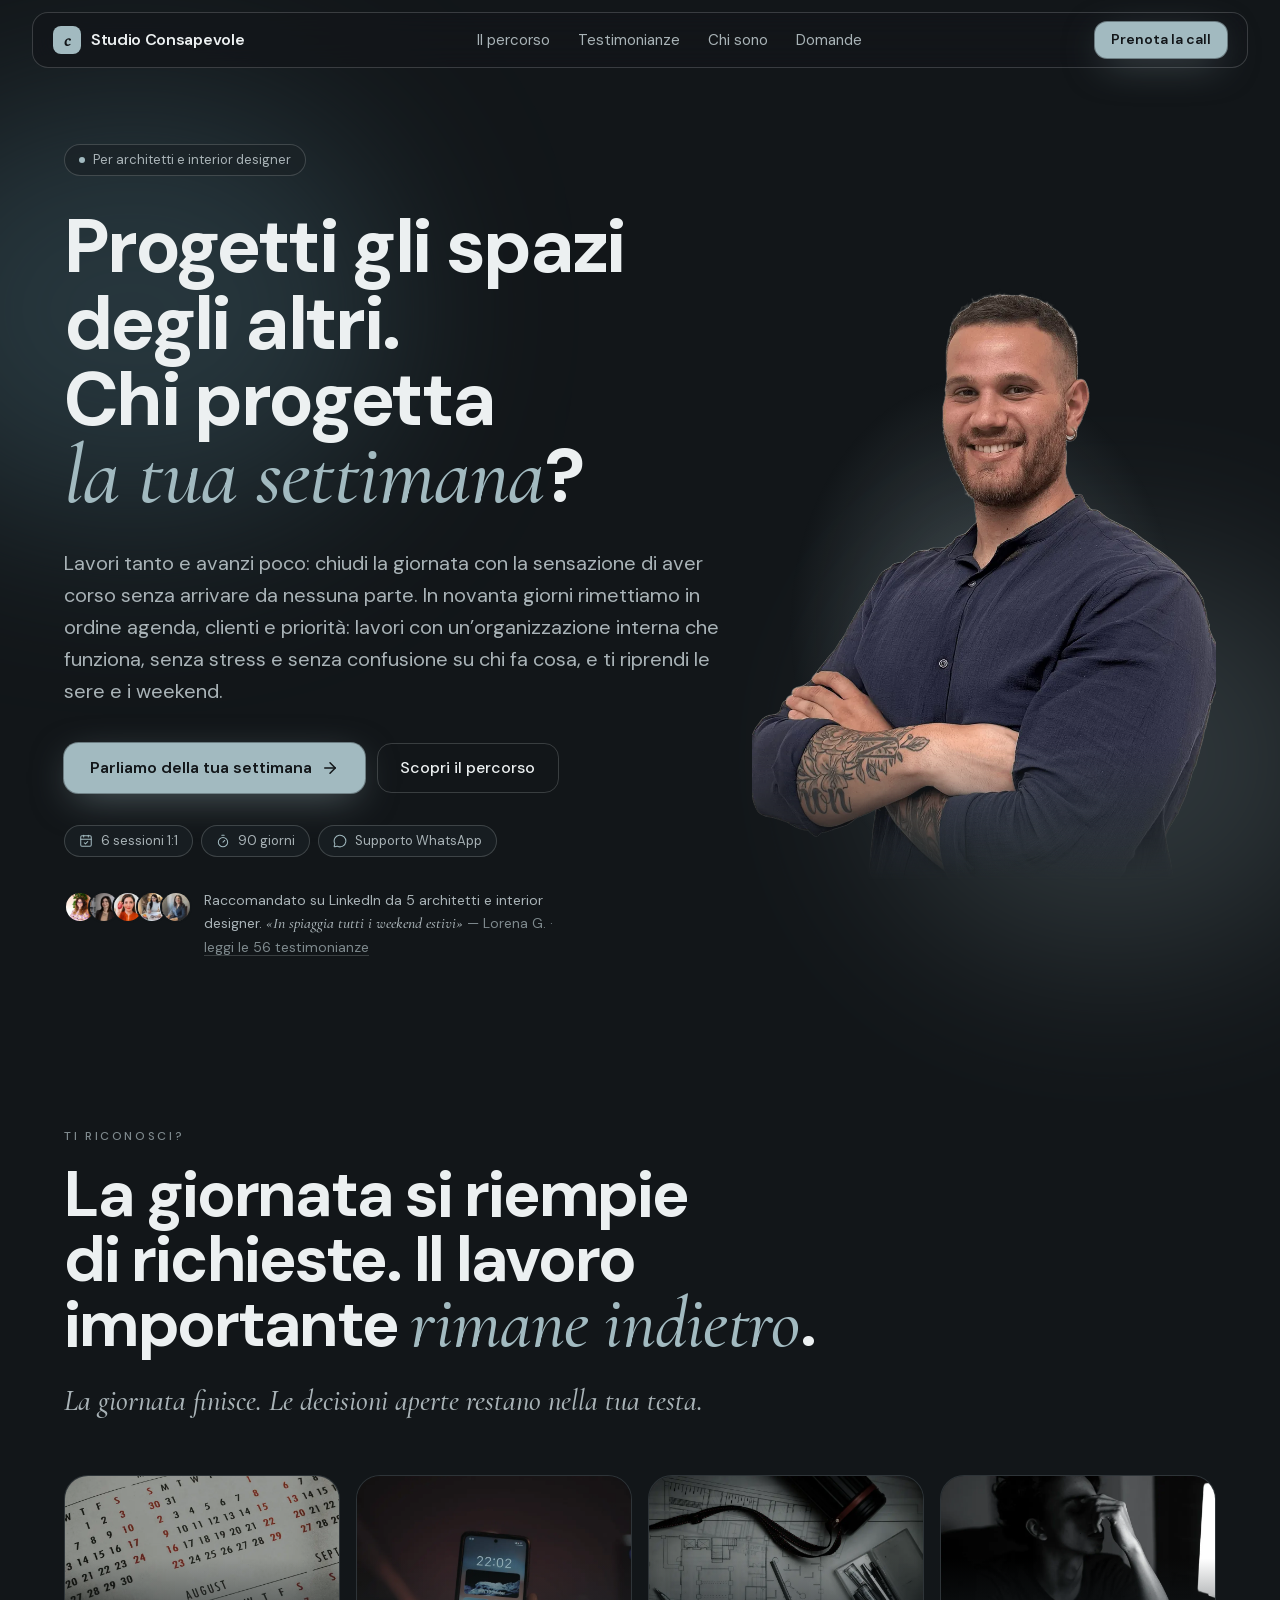
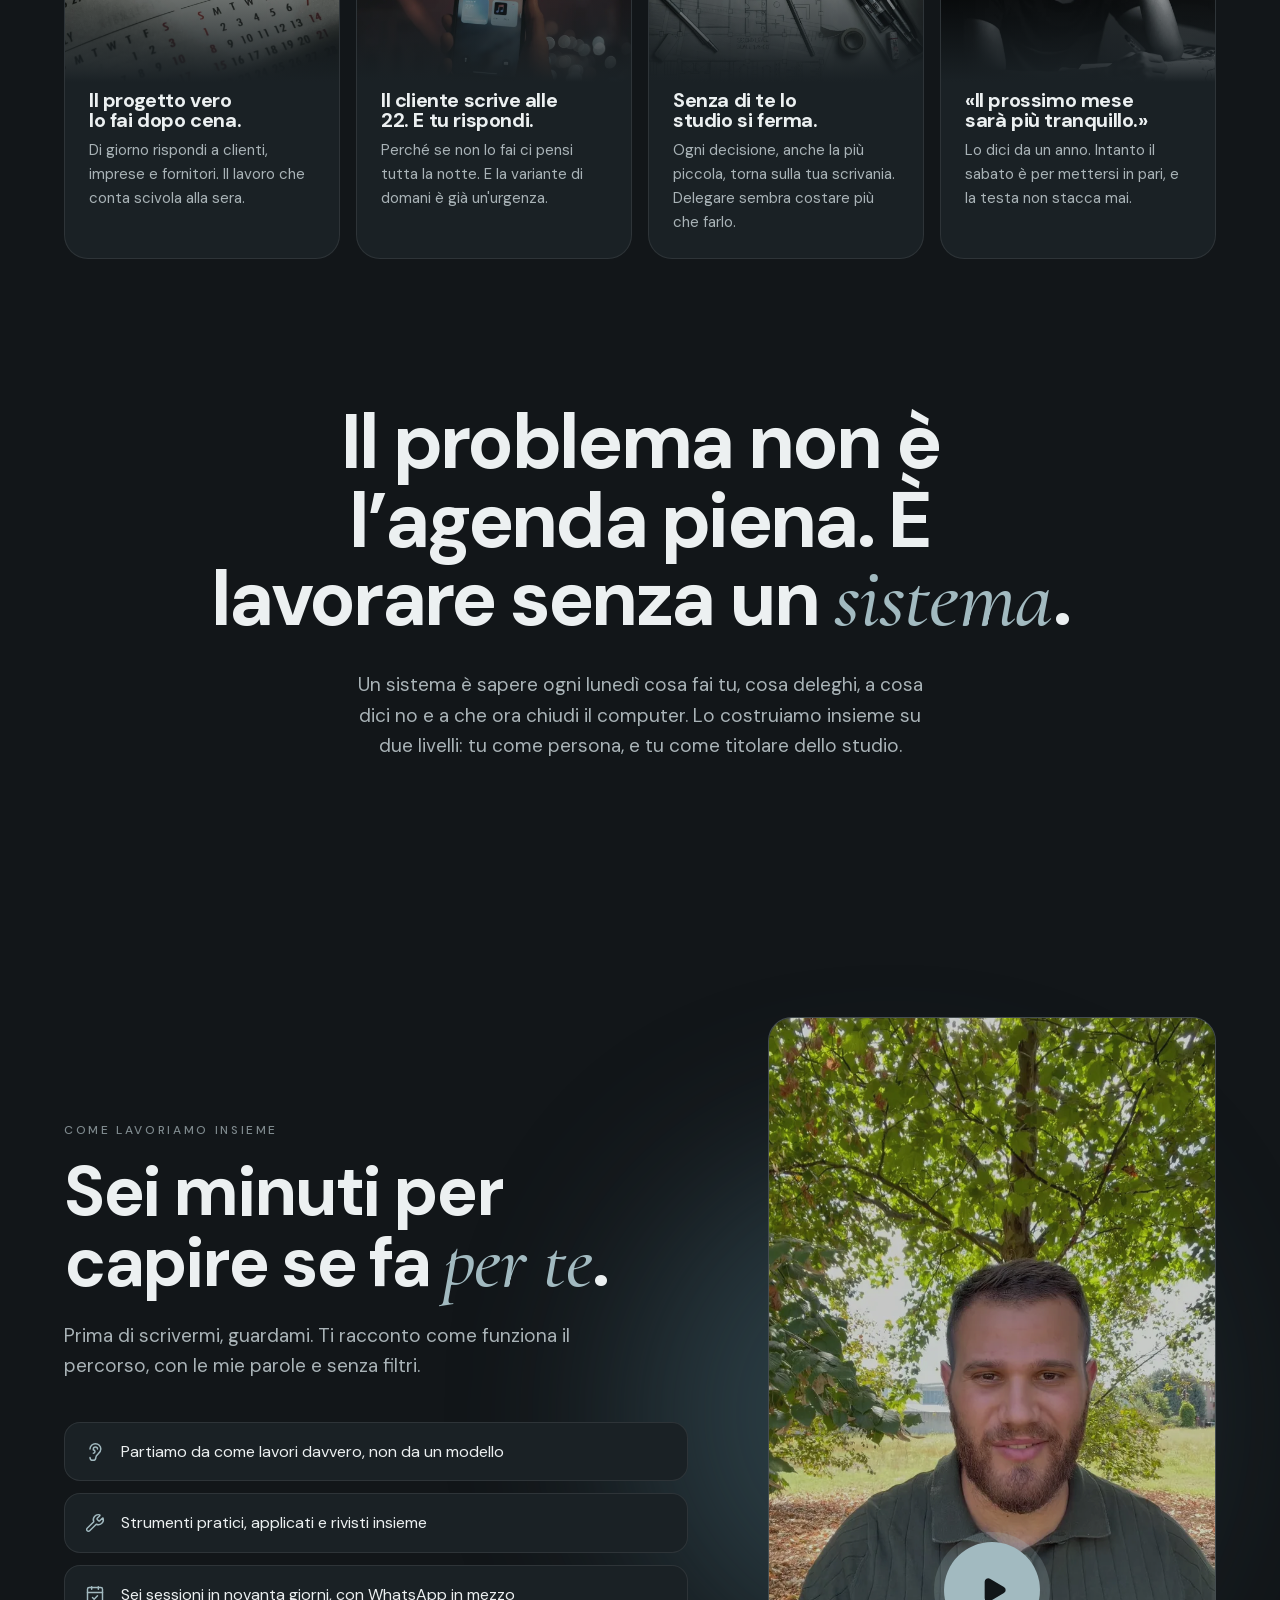
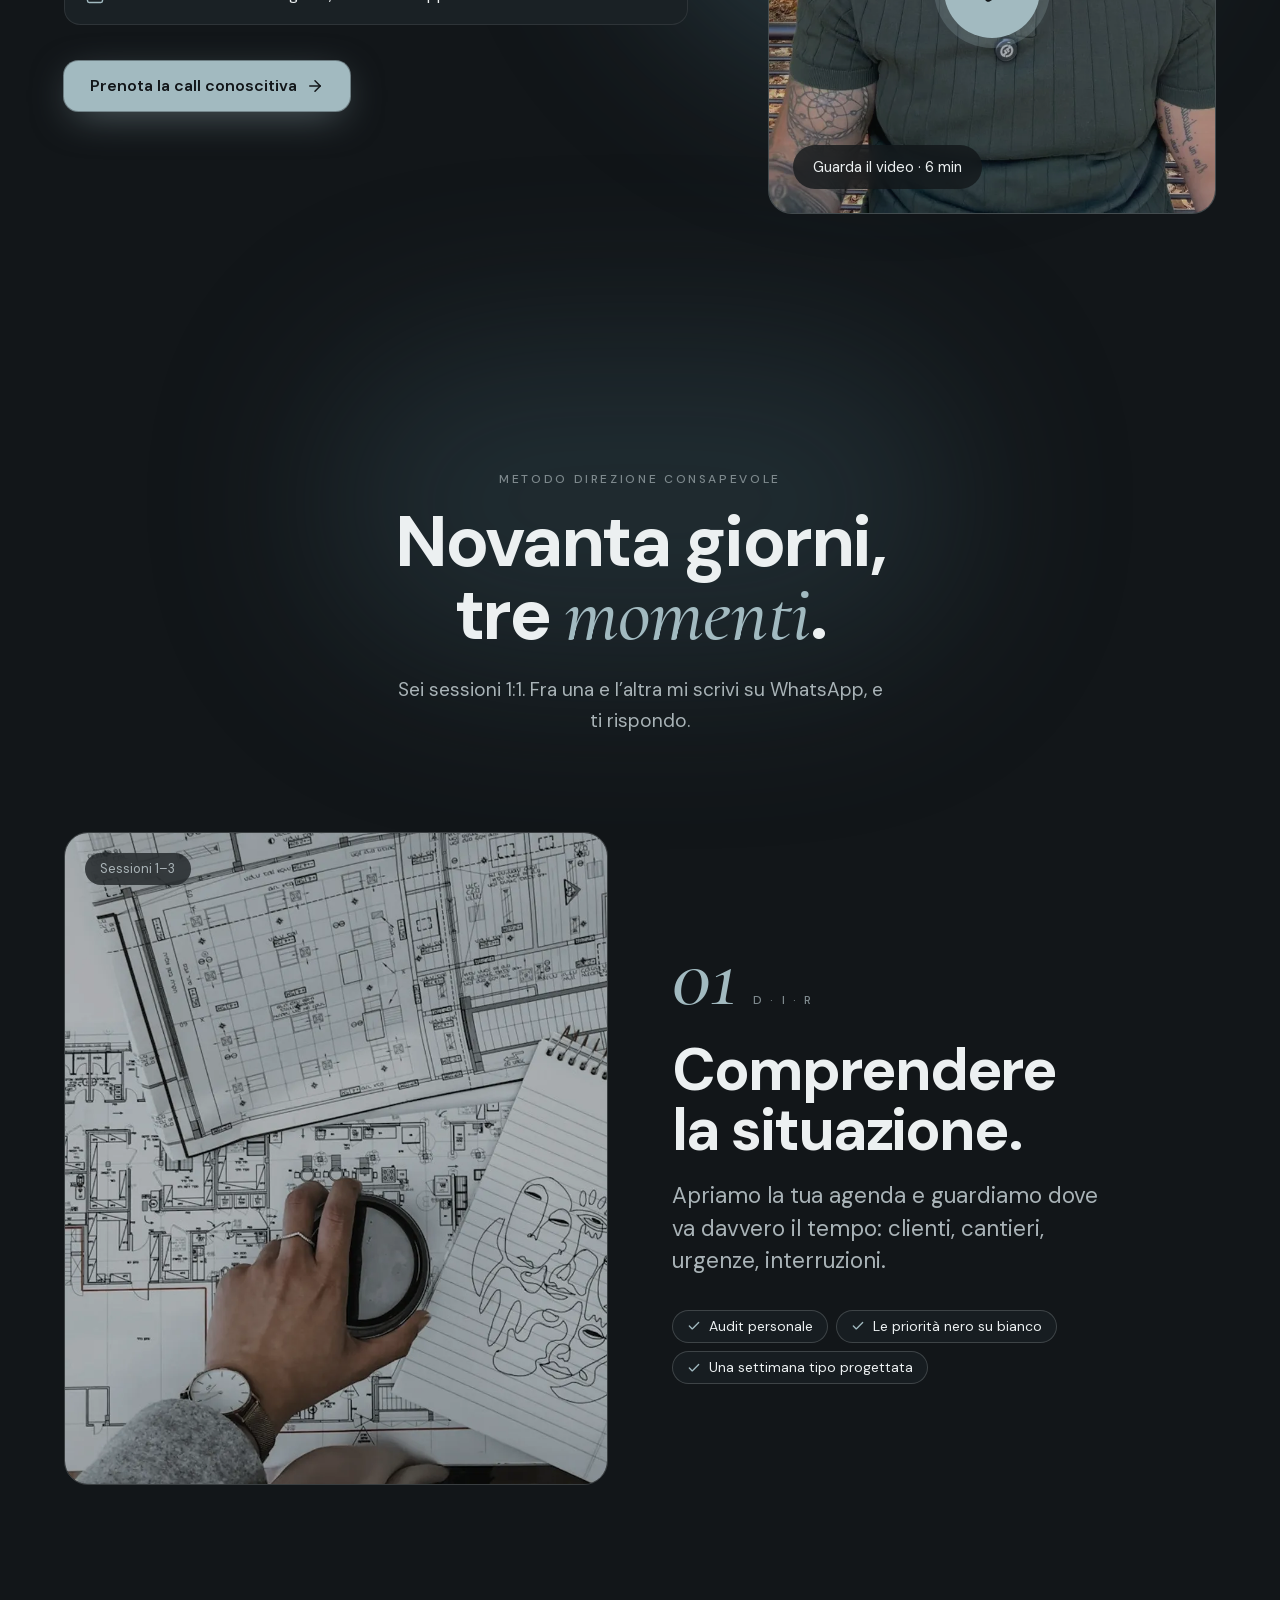
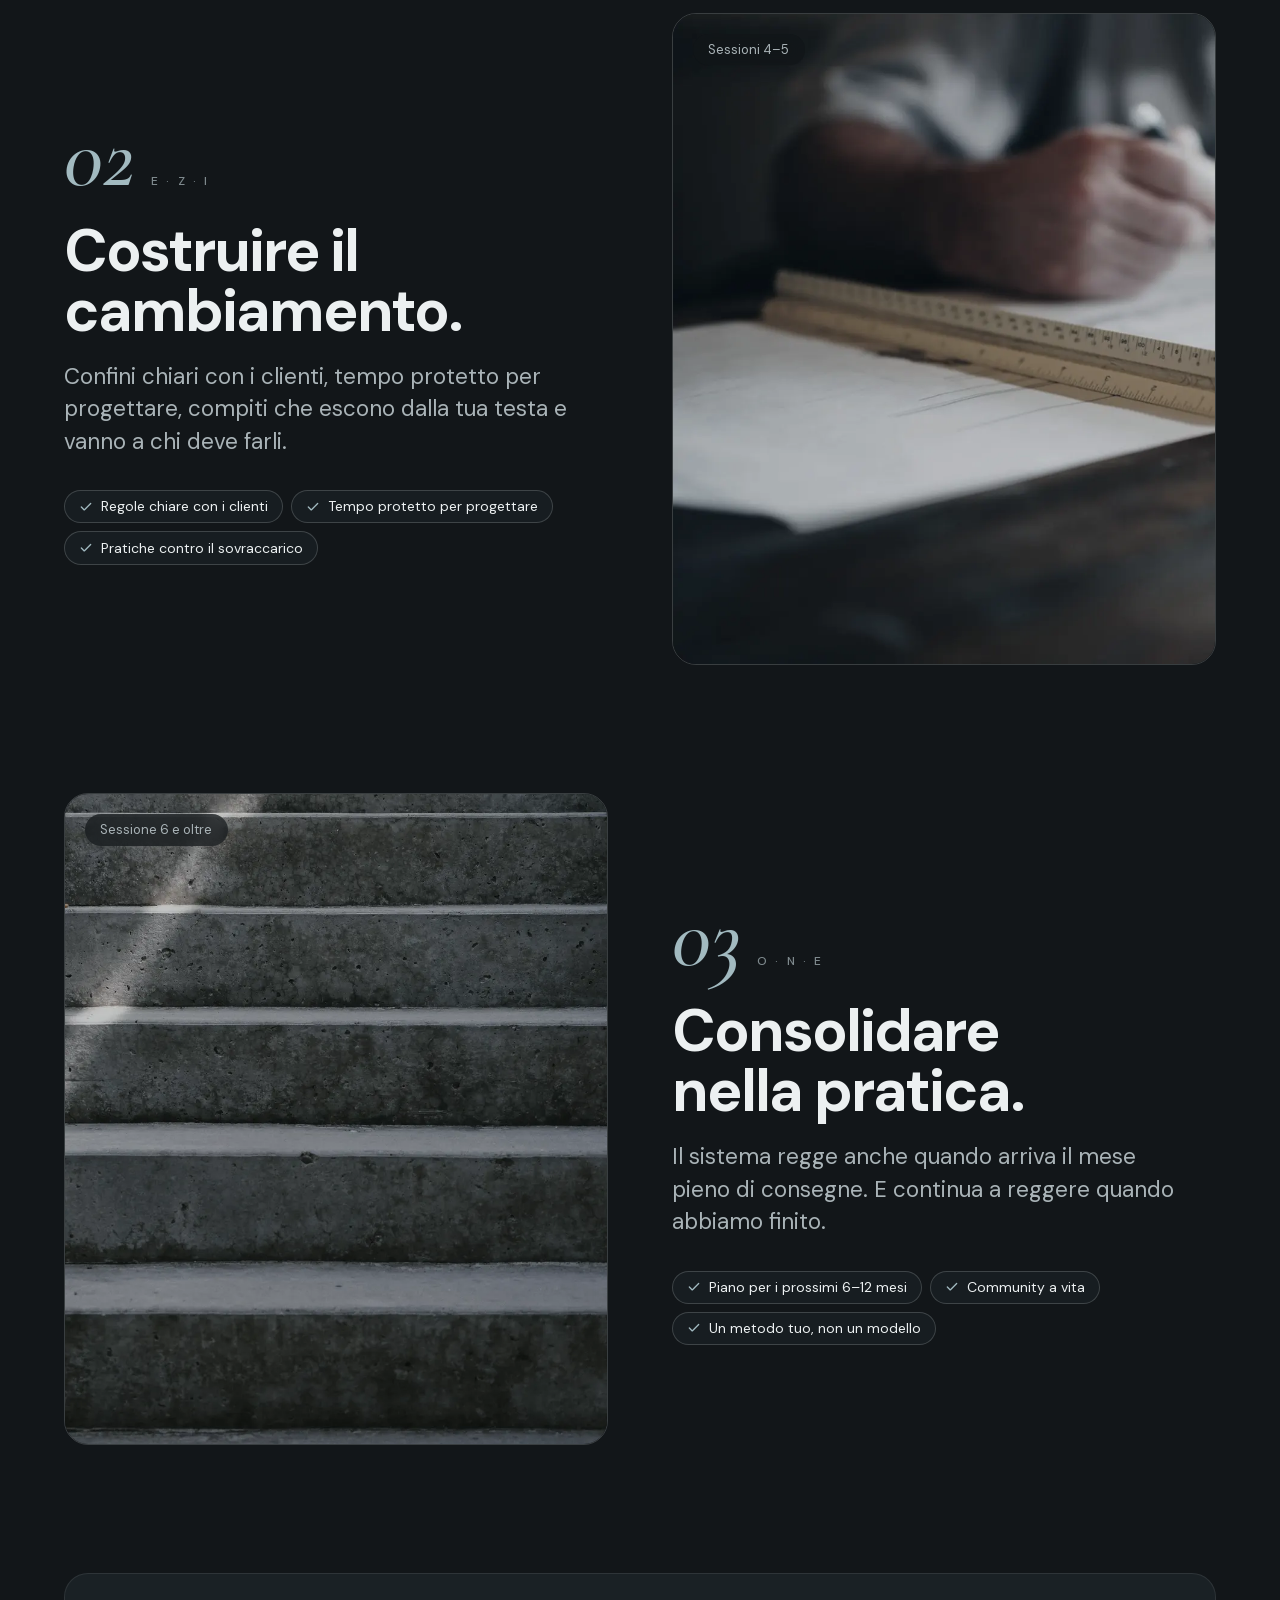
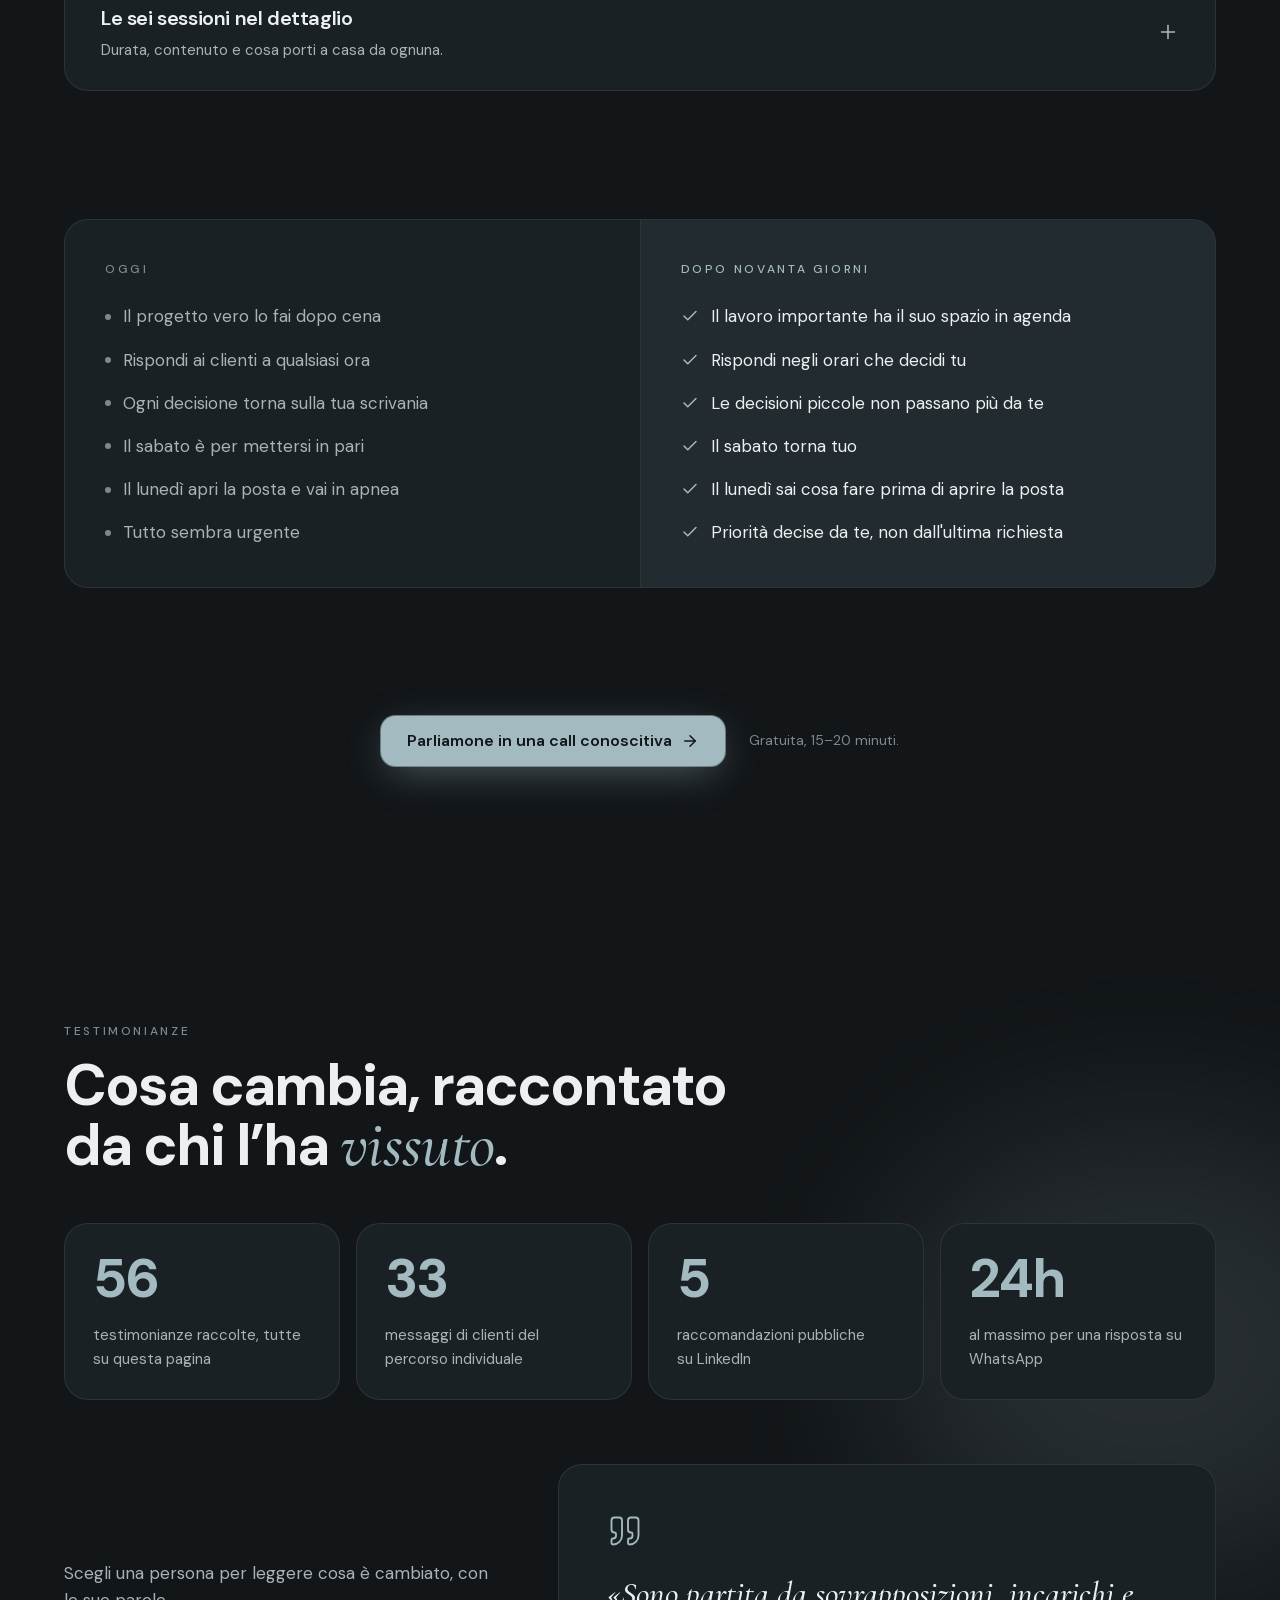
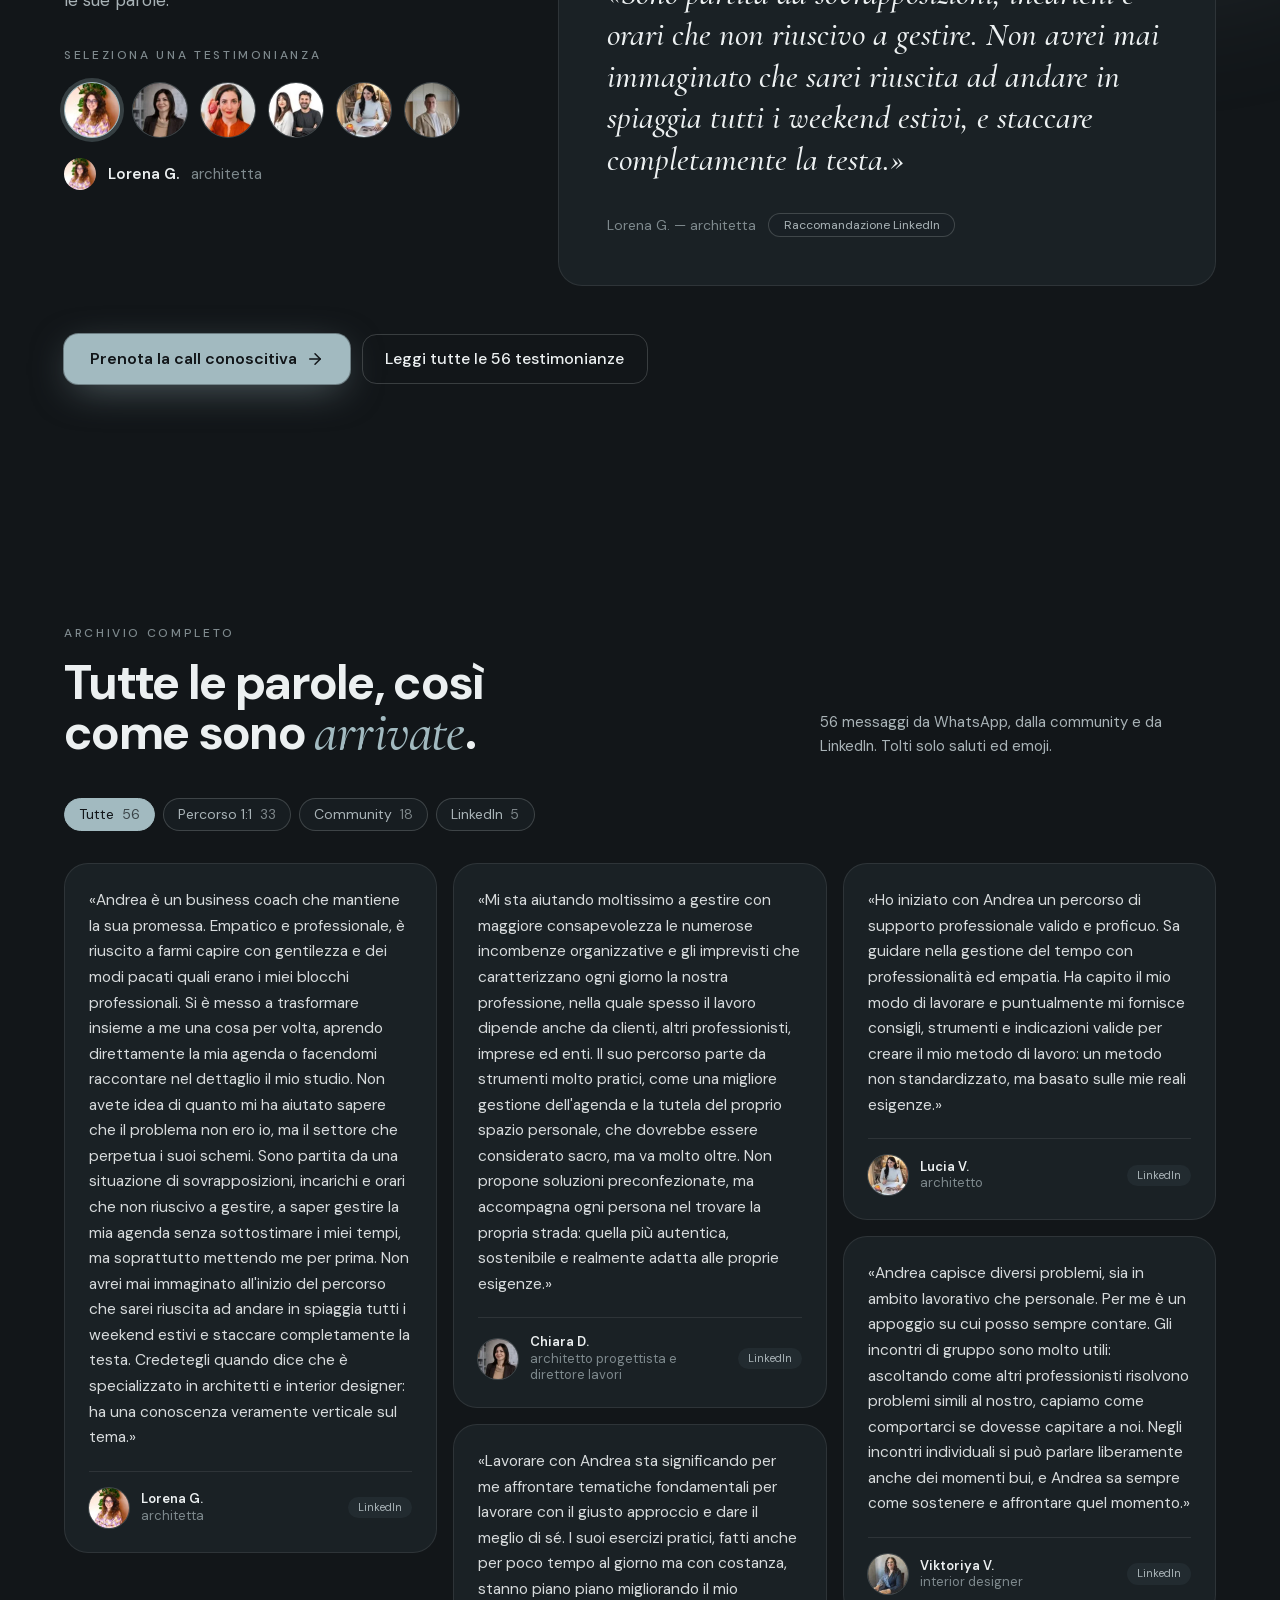
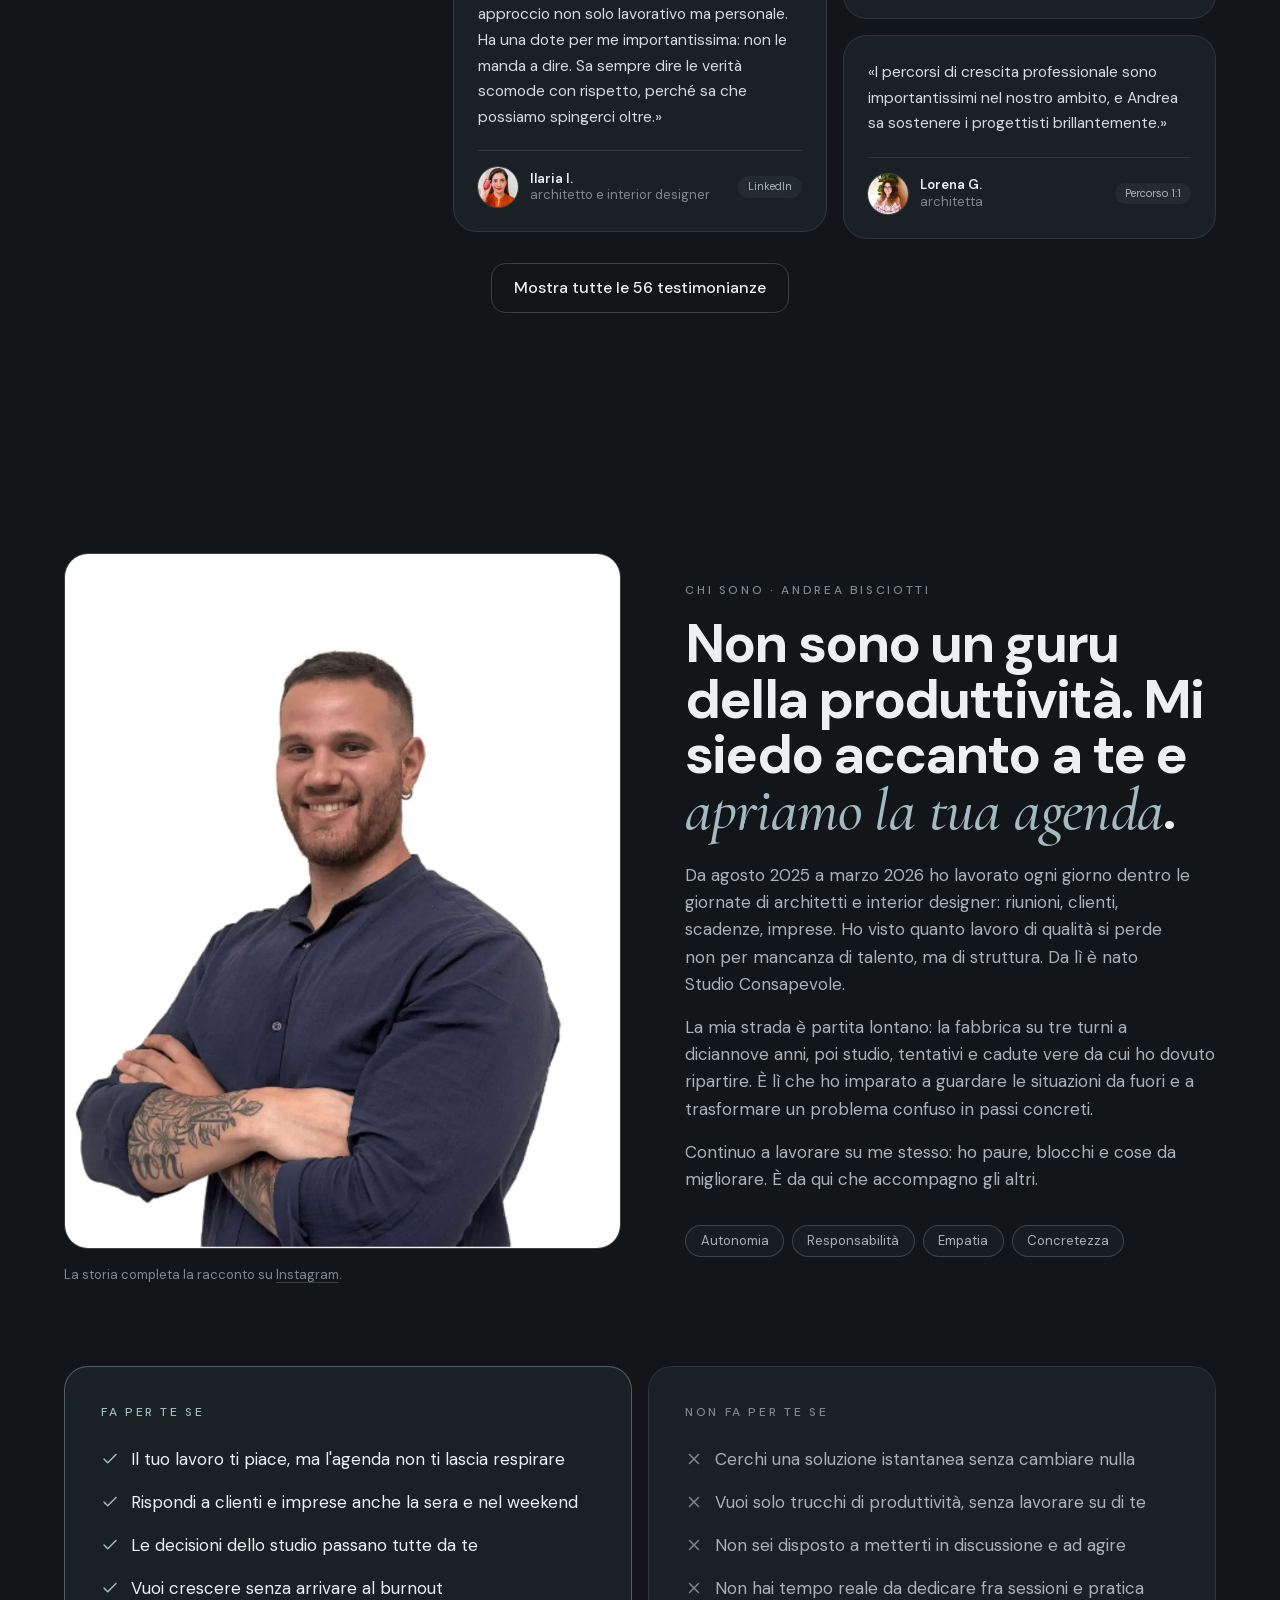
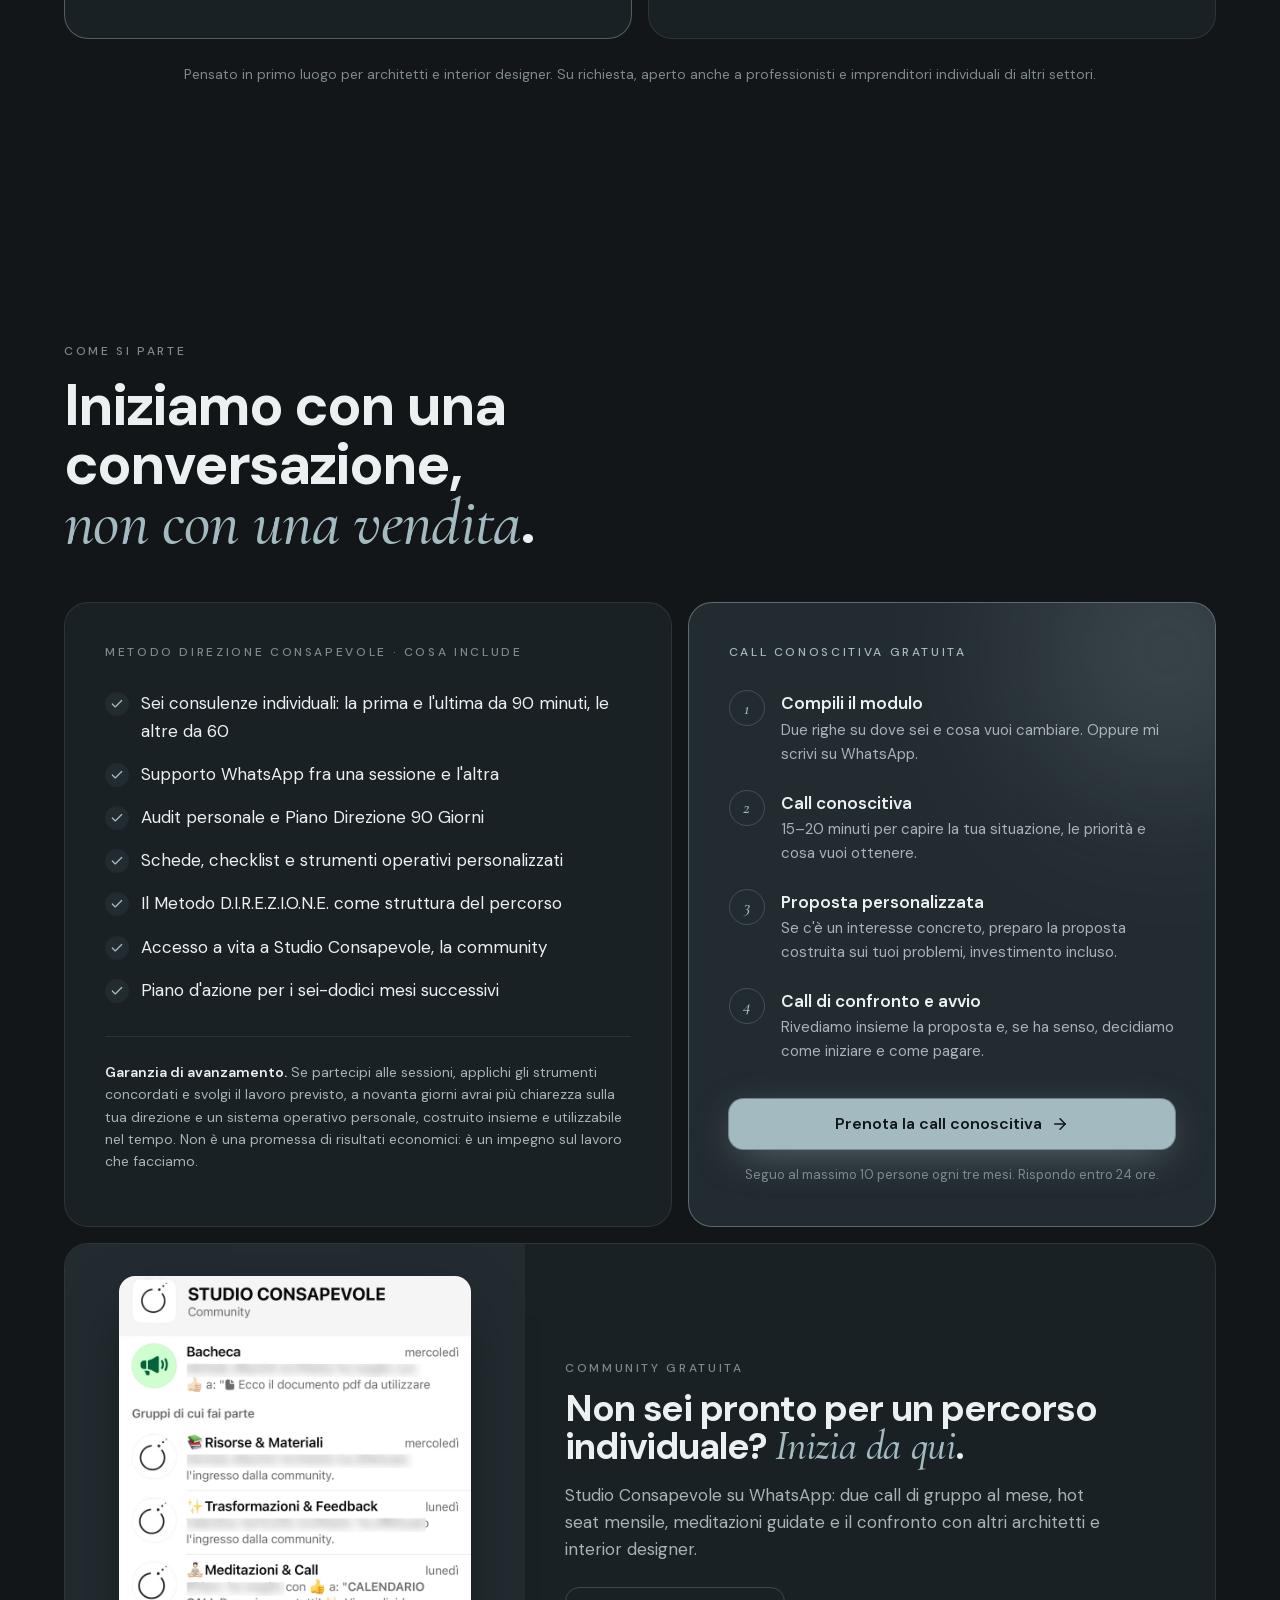
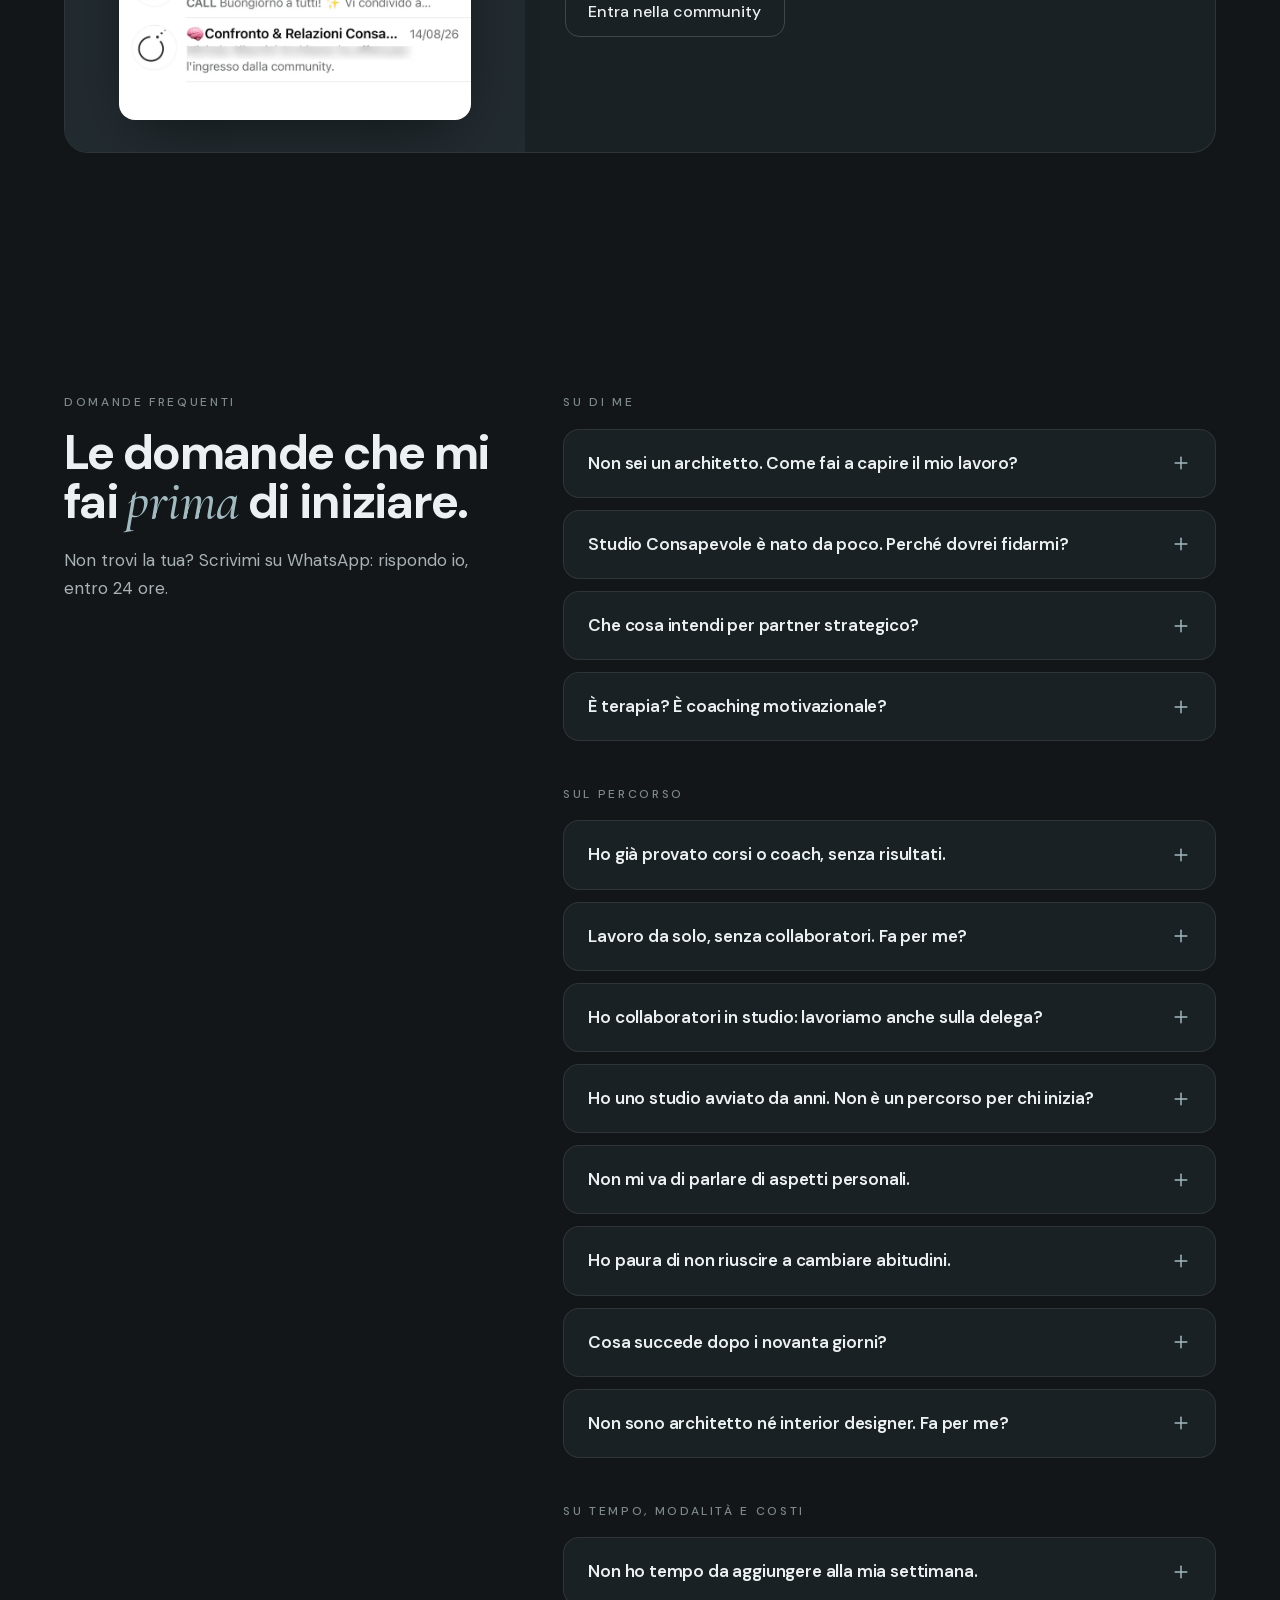
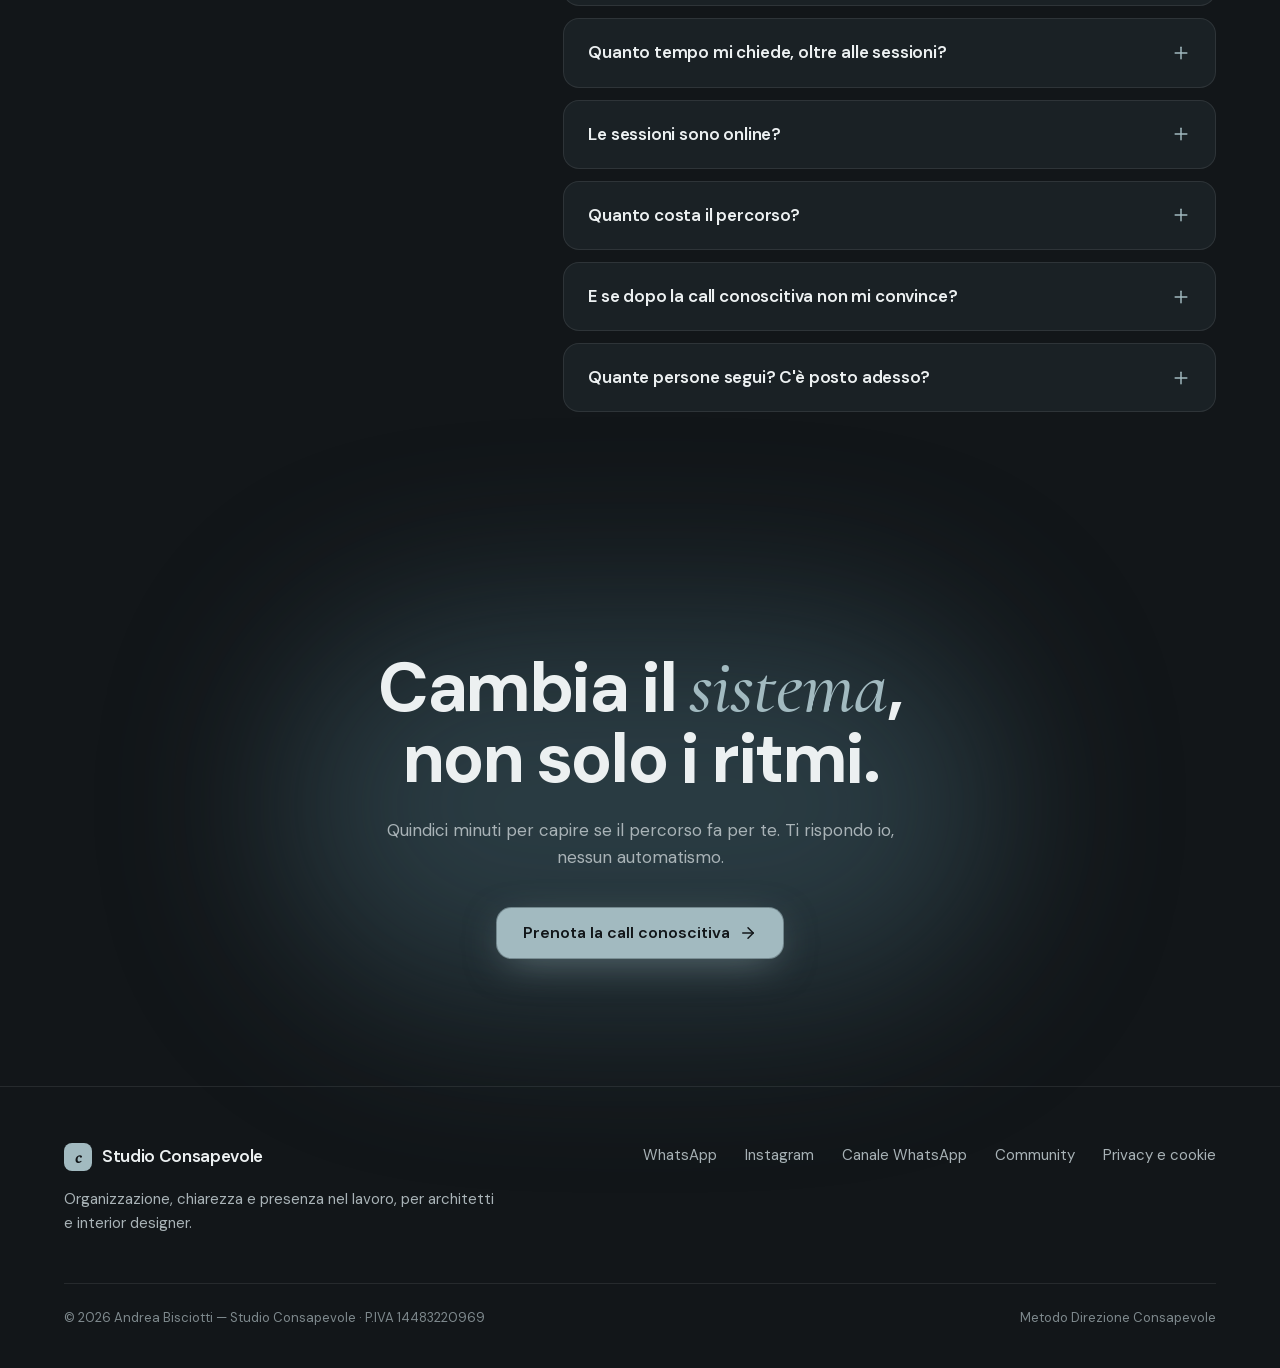
==== commit 4c48ea2a: "Landing: prezzo nella proposta, quattro passi, domande frequenti per obiezioni - prezzo comunicato n" ====
--- a/index.html
+++ b/index.html
@@ -1 +1 @@
-<!DOCTYPE html><html lang="it" class="cormorant_garamond_dcbfba80-module__Elzsgq__variable dm_sans_d6e7dc80-module__Pevr3W__variable"><head><meta charSet="utf-8"/><meta name="viewport" content="width=device-width, initial-scale=1"/><link rel="preload" href="/_next/static/media/5c285b27cdda1fe8-s.p.2_mbdogr7ni8i.woff2" as="font" crossorigin="" type="font/woff2"/><link rel="preload" href="/_next/static/media/cc4b84345f7a025e-s.p.2zanptnlo2hyo.woff2" as="font" crossorigin="" type="font/woff2"/><link rel="preload" href="/img/avatar/lorena.webp" as="image"/><link rel="preload" href="/img/avatar/chiara.webp" as="image"/><link rel="preload" href="/img/avatar/ilaria.webp" as="image"/><link rel="preload" href="/img/avatar/lucia.webp" as="image"/><link rel="preload" href="/img/avatar/viktoriya.webp" as="image"/><link rel="preload" as="image" href="/img/andrea.webp" fetchPriority="high"/><link rel="preload" as="image" href="/img/avatar/francesca-n.webp"/><link rel="preload" as="image" href="/img/avatar/matteo-p.webp"/><link rel="stylesheet" href="/_next/static/chunks/3_q3wkiyg_clh.css" data-precedence="next"/><link rel="preload" as="script" fetchPriority="low" href="/_next/static/chunks/3s6nzrbk-8mnv.js"/><script src="/_next/static/chunks/3450qyhportkm.js" async=""></script><script src="/_next/static/chunks/3kmozkq6tgqnz.js" async=""></script><script src="/_next/static/chunks/3iz8uv5b1jeri.js" async=""></script><script src="/_next/static/chunks/turbopack-0-y8ewk5fgal-.js" async=""></script><script src="/_next/static/chunks/0h2qsuyze9ds1.js" async=""></script><script src="/_next/static/chunks/2fkodqh5znkas.js" async=""></script><script src="/_next/static/chunks/143zlr9m-oies.js" async=""></script><meta name="theme-color" content="#121619"/><title>Percorso 1:1 per architetti e interior designer — Studio Consapevole · Andrea Bisciotti</title><meta name="description" content="Metodo Direzione Consapevole: un percorso individuale di 90 giorni per architetti e interior designer che vogliono ritrovare chiarezza, controllo e direzione. Si parte da una call conoscitiva gratuita."/><link rel="canonical" href="https://andreabisciotti.it"/><meta property="og:title" content="Progetti gli spazi degli altri. Chi progetta la tua settimana?"/><meta property="og:description" content="Studio Consapevole — sei sessioni 1:1 in 90 giorni, con supporto WhatsApp tra una sessione e l&#x27;altra."/><meta property="og:site_name" content="Studio Consapevole"/><meta property="og:locale" content="it_IT"/><meta property="og:image" content="https://andreabisciotti.it/img/og.png"/><meta property="og:image:width" content="1200"/><meta property="og:image:height" content="630"/><meta property="og:image:alt" content="Studio Consapevole — Lavori tanto, avanzi poco. Cambia il sistema, non solo i ritmi."/><meta property="og:type" content="website"/><meta name="twitter:card" content="summary_large_image"/><meta name="twitter:title" content="Progetti gli spazi degli altri. Chi progetta la tua settimana?"/><meta name="twitter:description" content="Studio Consapevole — sei sessioni 1:1 in 90 giorni, con supporto WhatsApp tra una sessione e l&#x27;altra."/><meta name="twitter:image" content="https://andreabisciotti.it/img/og.png"/><link rel="icon" href="/icon.svg?icon.262ht92jx5ilk.svg" sizes="any" type="image/svg+xml"/><meta name="next-size-adjust" content=""/><script type="application/ld+json">{"@context":"https://schema.org","@type":"ProfessionalService","name":"Studio Consapevole","url":"https://andreabisciotti.it","image":"https://andreabisciotti.it/img/andrea.webp","description":"Percorso individuale di 90 giorni per architetti e interior designer: priorità, tempo, organizzazione e gestione dei clienti.","areaServed":"IT","founder":{"@type":"Person","name":"Andrea Bisciotti","sameAs":["https://www.instagram.com/andrea.biscio"]},"review":[{"@type":"Review","author":{"@type":"Person","name":"Lorena G."},"reviewBody":"Andrea è un business coach che mantiene la sua promessa. Empatico e professionale, è riuscito a farmi capire con gentilezza e dei modi pacati quali erano i miei blocchi professionali. Si è messo a trasformare insieme a me una cosa per volta, aprendo direttamente la mia agenda o facendomi raccontare nel dettaglio il mio studio. Non avete idea di quanto mi ha aiutato sapere che il problema non ero io, ma il settore che perpetua i suoi schemi. Sono partita da una situazione di sovrapposizioni, incarichi e orari che non riuscivo a gestire, a saper gestire la mia agenda senza sottostimare i miei tempi, ma soprattutto mettendo me per prima. Non avrei mai immaginato all'inizio del percorso che sarei riuscita ad andare in spiaggia tutti i weekend estivi e staccare completamente la testa. Credetegli quando dice che è specializzato in architetti e interior designer: ha una conoscenza veramente verticale sul tema."},{"@type":"Review","author":{"@type":"Person","name":"Chiara D."},"reviewBody":"Mi sta aiutando moltissimo a gestire con maggiore consapevolezza le numerose incombenze organizzative e gli imprevisti che caratterizzano ogni giorno la nostra professione, nella quale spesso il lavoro dipende anche da clienti, altri professionisti, imprese ed enti. Il suo percorso parte da strumenti molto pratici, come una migliore gestione dell'agenda e la tutela del proprio spazio personale, che dovrebbe essere considerato sacro, ma va molto oltre. Non propone soluzioni preconfezionate, ma accompagna ogni persona nel trovare la propria strada: quella più autentica, sostenibile e realmente adatta alle proprie esigenze."},{"@type":"Review","author":{"@type":"Person","name":"Ilaria I."},"reviewBody":"Lavorare con Andrea sta significando per me affrontare tematiche fondamentali per lavorare con il giusto approccio e dare il meglio di sé. I suoi esercizi pratici, fatti anche per poco tempo al giorno ma con costanza, stanno piano piano migliorando il mio approccio non solo lavorativo ma personale. Ha una dote per me importantissima: non le manda a dire. Sa sempre dire le verità scomode con rispetto, perché sa che possiamo spingerci oltre."},{"@type":"Review","author":{"@type":"Person","name":"Lucia V."},"reviewBody":"Ho iniziato con Andrea un percorso di supporto professionale valido e proficuo. Sa guidare nella gestione del tempo con professionalità ed empatia. Ha capito il mio modo di lavorare e puntualmente mi fornisce consigli, strumenti e indicazioni valide per creare il mio metodo di lavoro: un metodo non standardizzato, ma basato sulle mie reali esigenze."},{"@type":"Review","author":{"@type":"Person","name":"Viktoriya V."},"reviewBody":"Andrea capisce diversi problemi, sia in ambito lavorativo che personale. Per me è un appoggio su cui posso sempre contare. Gli incontri di gruppo sono molto utili: ascoltando come altri professionisti risolvono problemi simili al nostro, capiamo come comportarci se dovesse capitare a noi. Negli incontri individuali si può parlare liberamente anche dei momenti bui, e Andrea sa sempre come sostenere e affrontare quel momento."}]}</script><script src="/_next/static/chunks/0cz1d0mv5g_q7.js" noModule=""></script></head><body><div hidden=""><!--$--><!--/$--></div><header class="fixed inset-x-0 top-3 z-50 px-3"><div class="mx-auto flex h-14 max-w-[76rem] items-center justify-between gap-4 rounded-2xl border border-[var(--line-strong)] bg-[color-mix(in_oklab,var(--color-bg)_72%,transparent)] px-4 backdrop-blur-xl md:px-5"><a href="#top" class="flex items-center gap-2.5 whitespace-nowrap text-[1rem] font-semibold tracking-[-0.02em]"><span aria-hidden="true" class="grid h-7 w-7 place-items-center rounded-lg bg-accent font-serif text-[1.15rem] italic text-bg">c</span>Studio Consapevole</a><nav aria-label="Sezioni della pagina" class="hidden items-center gap-7 text-[0.9375rem] md:flex"><a href="#percorso" class="nav-link">Il percorso</a><a href="#testimonianze" class="nav-link">Testimonianze</a><a href="#chi-sono" class="nav-link">Chi sono</a><a href="#domande" class="nav-link">Domande</a></nav><a href="https://wa.me/message/Q6IYHDGL57VTB1" target="_blank" rel="noopener" data-call="true" class="btn shrink-0 whitespace-nowrap !rounded-xl !px-4 !py-2.5 text-[0.875rem] plausible-event-name=Call+header"><span class="sm:hidden">Prenota</span><span class="hidden sm:inline">Prenota la call</span></a></div></header><main><section id="top" class="anchor relative pt-28 md:pt-36" aria-labelledby="hero-title"><div aria-hidden="true" class="glow left-[-10%] top-[10%] h-[420px] w-[520px] bg-slate"></div><div aria-hidden="true" class="glow right-[-5%] bottom-[5%] h-[380px] w-[460px] bg-accent opacity-20"></div><div class="shell relative grid items-center gap-10 lg:grid-cols-[minmax(0,1.45fr)_minmax(0,1fr)] lg:gap-4"><div class="pb-6 lg:pb-10"><p class="chip mb-8"><span aria-hidden="true" class="h-1.5 w-1.5 rounded-full bg-accent"></span>Per architetti e interior designer</p><h1 id="hero-title" class="text-[clamp(2.55rem,6.2vw,4.7rem)]"><span class="line-mask"><span class="line-up sm:whitespace-nowrap" style="--i:0">Progetti gli spazi</span></span><span class="line-mask"><span class="line-up sm:whitespace-nowrap" style="--i:1">degli altri.</span></span><span class="line-mask"><span class="line-up sm:whitespace-nowrap" style="--i:2">Chi progetta</span></span><span class="line-mask"><span class="line-up sm:whitespace-nowrap" style="--i:3"><span class="kw">la tua settimana</span>?</span></span></h1><div class="hero-rise"><p class="mt-8 max-w-[50ch] text-[1.125rem] text-muted md:text-[1.25rem]">Lavori tanto e avanzi poco: chiudi la giornata con la sensazione di aver corso senza arrivare da nessuna parte. In novanta giorni rimettiamo in ordine agenda, clienti e priorità: lavori con un’organizzazione interna che funziona, senza stress e senza confusione su chi fa cosa, e ti riprendi le sere e i weekend.</p><div class="mt-9 flex flex-wrap items-center gap-3"><a href="https://wa.me/message/Q6IYHDGL57VTB1" target="_blank" rel="noopener" data-call="true" class="btn plausible-event-name=Call+hero">Parliamo della tua settimana<svg xmlns="http://www.w3.org/2000/svg" width="18" height="18" viewBox="0 0 24 24" fill="none" stroke="currentColor" stroke-width="2" stroke-linecap="round" stroke-linejoin="round" class="lucide lucide-arrow-right" aria-hidden="true"><path d="M5 12h14"></path><path d="m12 5 7 7-7 7"></path></svg></a><a href="#percorso" class="btn-ghost">Scopri il percorso</a></div><ul class="mt-8 flex flex-wrap gap-2"><li class="chip"><svg xmlns="http://www.w3.org/2000/svg" width="14" height="14" viewBox="0 0 24 24" fill="none" stroke="currentColor" stroke-width="1.75" stroke-linecap="round" stroke-linejoin="round" class="lucide lucide-calendar-check text-accent" aria-hidden="true"><path d="M8 2v3"></path><path d="M16 2v3"></path><rect x="3" y="3" width="18" height="18" rx="2"></rect><path d="M3 9h18"></path><path d="m9 15 2 2 4-4"></path></svg>6 sessioni 1:1</li><li class="chip"><svg xmlns="http://www.w3.org/2000/svg" width="14" height="14" viewBox="0 0 24 24" fill="none" stroke="currentColor" stroke-width="1.75" stroke-linecap="round" stroke-linejoin="round" class="lucide lucide-timer text-accent" aria-hidden="true"><line x1="10" x2="14" y1="2" y2="2"></line><line x1="12" x2="15" y1="14" y2="11"></line><circle cx="12" cy="14" r="8"></circle></svg>90 giorni</li><li class="chip"><svg xmlns="http://www.w3.org/2000/svg" width="14" height="14" viewBox="0 0 24 24" fill="none" stroke="currentColor" stroke-width="1.75" stroke-linecap="round" stroke-linejoin="round" class="lucide lucide-message-circle text-accent" aria-hidden="true"><path d="M2.992 16.342a2 2 0 0 1 .094 1.167l-1.065 3.29a1 1 0 0 0 1.236 1.168l3.413-.998a2 2 0 0 1 1.099.092 10 10 0 1 0-4.777-4.719"></path></svg>Supporto WhatsApp</li></ul><div class="mt-8 flex max-w-[52ch] items-start gap-3 text-[0.875rem] text-faint"><span aria-hidden="true" class="flex shrink-0 -space-x-2 pt-0.5"><img src="/img/avatar/lorena.webp" alt="" width="32" height="32" class="h-8 w-8 rounded-full border-2 border-bg object-cover"/><img src="/img/avatar/chiara.webp" alt="" width="32" height="32" class="h-8 w-8 rounded-full border-2 border-bg object-cover"/><img src="/img/avatar/ilaria.webp" alt="" width="32" height="32" class="h-8 w-8 rounded-full border-2 border-bg object-cover"/><img src="/img/avatar/lucia.webp" alt="" width="32" height="32" class="h-8 w-8 rounded-full border-2 border-bg object-cover"/><img src="/img/avatar/viktoriya.webp" alt="" width="32" height="32" class="h-8 w-8 rounded-full border-2 border-bg object-cover"/></span><p><span class="text-muted">Raccomandato su LinkedIn da <!-- -->5<!-- --> architetti e interior designer.</span> <span class="font-serif text-[1.12em] italic text-muted">«In spiaggia tutti i weekend estivi»</span> <!-- -->— Lorena G. ·<!-- --> <a href="#testimonianze" class="link-rule">leggi le <!-- -->56<!-- --> testimonianze</a></p></div></div></div><div class="relative mx-auto w-full max-w-[420px] lg:max-w-[520px]"><div aria-hidden="true" class="absolute inset-x-[8%] bottom-0 top-[18%] rounded-t-[999px] bg-[radial-gradient(closest-side,color-mix(in_oklab,var(--color-accent)_30%,transparent),transparent)]"></div><img alt="Andrea Bisciotti, camicia blu, braccia incrociate, sorride" fetchPriority="high" width="880" height="1173" decoding="async" data-nimg="1" class="relative h-auto w-full [mask-image:linear-gradient(to_bottom,#000_78%,transparent_100%)]" style="color:transparent" src="/img/andrea.webp"/></div></div></section><section id="tesi" class="anchor relative py-24 md:py-32"><div class="shell"><div class="reveal max-w-[48rem]"><p class="kicker">Ti riconosci?</p><h2 class="mt-4 text-[clamp(2.2rem,5vw,4rem)]">La giornata si riempie di richieste. Il lavoro importante<!-- --> <span class="kw">rimane indietro</span>.</h2><p class="mt-6 font-serif text-[clamp(1.35rem,2.4vw,1.8rem)] leading-[1.3] italic text-muted">La giornata finisce. Le decisioni aperte restano nella tua testa.</p></div><div class="mt-14 grid gap-4 sm:grid-cols-2 lg:grid-cols-4"><div class="reveal card group overflow-hidden"><div class="relative overflow-hidden"><img alt="Un calendario fitto di date" loading="lazy" width="1000" height="750" decoding="async" data-nimg="1" class="aspect-[4/3] w-full object-cover transition-transform duration-700 group-hover:scale-[1.04]" style="color:transparent" src="/img/pain-tempo.webp"/><div aria-hidden="true" class="absolute inset-0 bg-[linear-gradient(to_top,var(--color-surface)_0%,transparent_60%)]"></div></div><div class="p-6 pt-2"><h3 class="text-[1.25rem] tracking-[-0.02em]">Il progetto vero lo fai dopo cena.</h3><p class="mt-2 text-[0.9375rem] text-muted">Di giorno rispondi a clienti, imprese e fornitori. Il lavoro che conta scivola alla sera.</p></div></div><div class="reveal card group overflow-hidden"><div class="relative overflow-hidden"><img alt="Uno smartphone in mano che segna le 22:02" loading="lazy" width="1000" height="750" decoding="async" data-nimg="1" class="aspect-[4/3] w-full object-cover transition-transform duration-700 group-hover:scale-[1.04]" style="color:transparent" src="/img/pain-clienti.webp"/><div aria-hidden="true" class="absolute inset-0 bg-[linear-gradient(to_top,var(--color-surface)_0%,transparent_60%)]"></div></div><div class="p-6 pt-2"><h3 class="text-[1.25rem] tracking-[-0.02em]">Il cliente scrive alle 22. E tu rispondi.</h3><p class="mt-2 text-[0.9375rem] text-muted">Perché se non lo fai ci pensi tutta la notte. E la variante di domani è già un&#x27;urgenza.</p></div></div><div class="reveal card group overflow-hidden"><div class="relative overflow-hidden"><img alt="Tavole di progetto con matite e righello su un tavolo" loading="lazy" width="1000" height="750" decoding="async" data-nimg="1" class="aspect-[4/3] w-full object-cover transition-transform duration-700 group-hover:scale-[1.04]" style="color:transparent" src="/img/pain-organizzazione.webp"/><div aria-hidden="true" class="absolute inset-0 bg-[linear-gradient(to_top,var(--color-surface)_0%,transparent_60%)]"></div></div><div class="p-6 pt-2"><h3 class="text-[1.25rem] tracking-[-0.02em]">Senza di te lo studio si ferma.</h3><p class="mt-2 text-[0.9375rem] text-muted">Ogni decisione, anche la più piccola, torna sulla tua scrivania. Delegare sembra costare più che farlo.</p></div></div><div class="reveal card group overflow-hidden"><div class="relative overflow-hidden"><img alt="Una persona alla scrivania con la mano sulla fronte, in bianco e nero" loading="lazy" width="1000" height="750" decoding="async" data-nimg="1" class="aspect-[4/3] w-full object-cover transition-transform duration-700 group-hover:scale-[1.04]" style="color:transparent" src="/img/pain-rapporto.webp"/><div aria-hidden="true" class="absolute inset-0 bg-[linear-gradient(to_top,var(--color-surface)_0%,transparent_60%)]"></div></div><div class="p-6 pt-2"><h3 class="text-[1.25rem] tracking-[-0.02em]">«Il prossimo mese sarà più tranquillo.»</h3><p class="mt-2 text-[0.9375rem] text-muted">Lo dici da un anno. Intanto il sabato è per mettersi in pari, e la testa non stacca mai.</p></div></div></div></div><div class="reveal shell mt-28 text-center md:mt-36"><h2 class="mx-auto max-w-[20ch] text-[clamp(2.4rem,6vw,5rem)]">Il problema non è l’agenda piena. È lavorare senza un <span class="kw">sistema</span>.</h2><p class="mx-auto mt-8 max-w-[44ch] text-[1.1875rem] text-muted">Un sistema è sapere ogni lunedì cosa fai tu, cosa deleghi, a cosa dici no e a che ora chiudi il computer. Lo costruiamo insieme su due livelli: tu come persona, e tu come titolare dello studio.</p></div></section><section id="video" class="anchor relative py-24 md:py-32"><div aria-hidden="true" class="glow right-[10%] top-1/4 h-[520px] w-[520px] bg-slate opacity-60"></div><div class="shell relative grid items-center gap-x-20 gap-y-10 lg:grid-cols-[minmax(0,1fr)_minmax(0,28rem)] lg:grid-rows-[auto_auto]"><div class="reveal lg:self-end"><p class="kicker">Come lavoriamo insieme</p><h2 class="mt-4 text-[clamp(2.4rem,5.4vw,4.6rem)]">Sei minuti per capire se fa <span class="kw">per te</span>.</h2><p class="mt-6 max-w-[40ch] text-[1.1875rem] text-muted">Prima di scrivermi, guardami. Ti racconto come funziona il percorso, con le mie parole e senza filtri.</p></div><div class="reveal mx-auto w-full max-w-[26rem] lg:col-start-2 lg:row-span-2 lg:row-start-1 lg:max-w-none"><div class="relative w-full overflow-hidden aspect-[9/16] rounded-3xl border border-[var(--line-strong)] bg-ink"><button type="button" class="group absolute inset-0 h-full w-full" aria-label="Guarda il video: Come lavorare con me — Andrea Bisciotti"><img alt="" loading="lazy" width="720" height="1280" decoding="async" data-nimg="1" class="h-full w-full object-cover opacity-80 transition-opacity duration-300 group-hover:opacity-100" style="color:transparent" src="/img/video-percorso.webp"/><span class="absolute m-auto grid h-16 w-16 place-items-center md:h-24 md:w-24 inset-x-0 bottom-[22%] rounded-full bg-accent text-bg shadow-[0_0_0_10px_color-mix(in_oklab,var(--color-accent)_22%,transparent)] transition-transform duration-300 group-hover:scale-110"><svg xmlns="http://www.w3.org/2000/svg" width="28" height="28" viewBox="0 0 24 24" fill="none" stroke="currentColor" stroke-width="2" stroke-linecap="round" stroke-linejoin="round" class="lucide lucide-play translate-x-[2px] fill-current" aria-hidden="true"><path d="M5 5a2 2 0 0 1 3.008-1.728l11.997 6.998a2 2 0 0 1 .003 3.458l-12 7A2 2 0 0 1 5 19z"></path></svg></span><span class="absolute bottom-4 left-4 rounded-full md:bottom-6 md:left-6 md:px-5 md:py-2.5 md:text-[0.9375rem] bg-[color-mix(in_oklab,var(--color-bg)_75%,transparent)] px-4 py-2 text-[0.875rem] backdrop-blur">Guarda il video · 6 min</span></button></div></div><div class="reveal lg:self-start"><ul class="grid gap-3"><li class="flex items-center gap-4 rounded-2xl border border-[var(--line)] bg-surface px-5 py-4 text-[1rem]"><svg xmlns="http://www.w3.org/2000/svg" width="20" height="20" viewBox="0 0 24 24" fill="none" stroke="currentColor" stroke-width="1.75" stroke-linecap="round" stroke-linejoin="round" class="lucide lucide-ear shrink-0 text-accent" aria-hidden="true"><path d="M6 8.5a6.5 6.5 0 1 1 13 0c0 6-6 6-6 10a3.5 3.5 0 1 1-7 0"></path><path d="M15 8.5a2.5 2.5 0 0 0-5 0v1a2 2 0 1 1 0 4"></path></svg>Partiamo da come lavori davvero, non da un modello</li><li class="flex items-center gap-4 rounded-2xl border border-[var(--line)] bg-surface px-5 py-4 text-[1rem]"><svg xmlns="http://www.w3.org/2000/svg" width="20" height="20" viewBox="0 0 24 24" fill="none" stroke="currentColor" stroke-width="1.75" stroke-linecap="round" stroke-linejoin="round" class="lucide lucide-wrench shrink-0 text-accent" aria-hidden="true"><path d="M14.7 6.3a1 1 0 0 0 0 1.4l1.6 1.6a1 1 0 0 0 1.4 0l3.106-3.105c.32-.322.863-.22.983.218a6 6 0 0 1-8.259 7.057l-7.91 7.91a1 1 0 0 1-2.999-3l7.91-7.91a6 6 0 0 1 7.057-8.259c.438.12.54.662.219.984z"></path></svg>Strumenti pratici, applicati e rivisti insieme</li><li class="flex items-center gap-4 rounded-2xl border border-[var(--line)] bg-surface px-5 py-4 text-[1rem]"><svg xmlns="http://www.w3.org/2000/svg" width="20" height="20" viewBox="0 0 24 24" fill="none" stroke="currentColor" stroke-width="1.75" stroke-linecap="round" stroke-linejoin="round" class="lucide lucide-calendar-check shrink-0 text-accent" aria-hidden="true"><path d="M8 2v3"></path><path d="M16 2v3"></path><rect x="3" y="3" width="18" height="18" rx="2"></rect><path d="M3 9h18"></path><path d="m9 15 2 2 4-4"></path></svg>Sei sessioni in novanta giorni, con WhatsApp in mezzo</li></ul><a href="https://wa.me/message/Q6IYHDGL57VTB1" target="_blank" rel="noopener" data-call="true" class="btn mt-9 plausible-event-name=Call+video">Prenota la call conoscitiva<svg xmlns="http://www.w3.org/2000/svg" width="18" height="18" viewBox="0 0 24 24" fill="none" stroke="currentColor" stroke-width="2" stroke-linecap="round" stroke-linejoin="round" class="lucide lucide-arrow-right" aria-hidden="true"><path d="M5 12h14"></path><path d="m12 5 7 7-7 7"></path></svg></a></div></div></section><section id="percorso" class="anchor relative py-24 md:py-32"><div aria-hidden="true" class="glow left-1/2 top-0 h-[320px] w-[640px] -translate-x-1/2 bg-slate opacity-35"></div><div class="shell relative"><div class="reveal mx-auto max-w-[46rem] text-center"><p class="kicker">Metodo Direzione Consapevole</p><h2 class="mt-4 text-[clamp(2.4rem,5.6vw,4.6rem)]">Novanta giorni, tre <span class="kw">momenti</span>.</h2><p class="mx-auto mt-6 max-w-[42ch] text-[1.1875rem] text-muted">Sei sessioni 1:1. Fra una e l’altra mi scrivi su WhatsApp, e ti rispondo.</p></div></div><div class="shell relative mt-16 space-y-20 md:mt-24 md:space-y-32"><article class="grid items-center gap-10 md:grid-cols-2 md:gap-16"><div class="reveal"><div class="relative overflow-hidden rounded-3xl border border-[var(--line-strong)]"><img alt="Una lente d&#x27;ingrandimento su una planimetria" loading="lazy" width="900" height="1125" decoding="async" data-nimg="1" class="aspect-[4/5] w-full object-cover md:aspect-[5/6]" style="color:transparent" src="/img/metodo-comprendere.webp"/><span class="absolute left-5 top-5 chip !border-transparent !bg-[color-mix(in_oklab,var(--color-bg)_70%,transparent)] backdrop-blur">Sessioni 1–3</span></div></div><div class="reveal"><p class="flex items-baseline gap-4"><span class="font-serif text-[clamp(3.5rem,7vw,5.5rem)] leading-none italic text-accent">01</span><span class="kicker">D · I · R</span></p><h3 class="mt-5 text-[clamp(2.2rem,4.6vw,3.8rem)]">Comprendere la situazione.</h3><p class="mt-5 max-w-[34ch] text-[clamp(1.15rem,1.8vw,1.4rem)] leading-[1.45] text-muted">Apriamo la tua agenda e guardiamo dove va davvero il tempo: clienti, cantieri, urgenze, interruzioni.</p><ul class="mt-8 flex flex-wrap gap-2"><li class="chip !text-[0.875rem] !text-text"><svg xmlns="http://www.w3.org/2000/svg" width="14" height="14" viewBox="0 0 24 24" fill="none" stroke="currentColor" stroke-width="2.25" stroke-linecap="round" stroke-linejoin="round" class="lucide lucide-check text-accent" aria-hidden="true"><path d="M20 6 9 17l-5-5"></path></svg>Audit personale</li><li class="chip !text-[0.875rem] !text-text"><svg xmlns="http://www.w3.org/2000/svg" width="14" height="14" viewBox="0 0 24 24" fill="none" stroke="currentColor" stroke-width="2.25" stroke-linecap="round" stroke-linejoin="round" class="lucide lucide-check text-accent" aria-hidden="true"><path d="M20 6 9 17l-5-5"></path></svg>Le priorità nero su bianco</li><li class="chip !text-[0.875rem] !text-text"><svg xmlns="http://www.w3.org/2000/svg" width="14" height="14" viewBox="0 0 24 24" fill="none" stroke="currentColor" stroke-width="2.25" stroke-linecap="round" stroke-linejoin="round" class="lucide lucide-check text-accent" aria-hidden="true"><path d="M20 6 9 17l-5-5"></path></svg>Una settimana tipo progettata</li></ul></div></article><article class="grid items-center gap-10 md:grid-cols-2 md:gap-16"><div class="reveal md:order-2"><div class="relative overflow-hidden rounded-3xl border border-[var(--line-strong)]"><img alt="Una mano disegna su un foglio con il righello da architetto" loading="lazy" width="900" height="1125" decoding="async" data-nimg="1" class="aspect-[4/5] w-full object-cover md:aspect-[5/6]" style="color:transparent" src="/img/metodo-costruire.webp"/><span class="absolute left-5 top-5 chip !border-transparent !bg-[color-mix(in_oklab,var(--color-bg)_70%,transparent)] backdrop-blur">Sessioni 4–5</span></div></div><div class="reveal"><p class="flex items-baseline gap-4"><span class="font-serif text-[clamp(3.5rem,7vw,5.5rem)] leading-none italic text-accent">02</span><span class="kicker">E · Z · I</span></p><h3 class="mt-5 text-[clamp(2.2rem,4.6vw,3.8rem)]">Costruire il cambiamento.</h3><p class="mt-5 max-w-[34ch] text-[clamp(1.15rem,1.8vw,1.4rem)] leading-[1.45] text-muted">Confini chiari con i clienti, tempo protetto per progettare, compiti che escono dalla tua testa e vanno a chi deve farli.</p><ul class="mt-8 flex flex-wrap gap-2"><li class="chip !text-[0.875rem] !text-text"><svg xmlns="http://www.w3.org/2000/svg" width="14" height="14" viewBox="0 0 24 24" fill="none" stroke="currentColor" stroke-width="2.25" stroke-linecap="round" stroke-linejoin="round" class="lucide lucide-check text-accent" aria-hidden="true"><path d="M20 6 9 17l-5-5"></path></svg>Regole chiare con i clienti</li><li class="chip !text-[0.875rem] !text-text"><svg xmlns="http://www.w3.org/2000/svg" width="14" height="14" viewBox="0 0 24 24" fill="none" stroke="currentColor" stroke-width="2.25" stroke-linecap="round" stroke-linejoin="round" class="lucide lucide-check text-accent" aria-hidden="true"><path d="M20 6 9 17l-5-5"></path></svg>Tempo protetto per progettare</li><li class="chip !text-[0.875rem] !text-text"><svg xmlns="http://www.w3.org/2000/svg" width="14" height="14" viewBox="0 0 24 24" fill="none" stroke="currentColor" stroke-width="2.25" stroke-linecap="round" stroke-linejoin="round" class="lucide lucide-check text-accent" aria-hidden="true"><path d="M20 6 9 17l-5-5"></path></svg>Pratiche contro il sovraccarico</li></ul></div></article><article class="grid items-center gap-10 md:grid-cols-2 md:gap-16"><div class="reveal"><div class="relative overflow-hidden rounded-3xl border border-[var(--line-strong)]"><img alt="Una scala di cemento illuminata dalla luce" loading="lazy" width="900" height="1125" decoding="async" data-nimg="1" class="aspect-[4/5] w-full object-cover md:aspect-[5/6]" style="color:transparent" src="/img/metodo-consolidare.webp"/><span class="absolute left-5 top-5 chip !border-transparent !bg-[color-mix(in_oklab,var(--color-bg)_70%,transparent)] backdrop-blur">Sessione 6 e oltre</span></div></div><div class="reveal"><p class="flex items-baseline gap-4"><span class="font-serif text-[clamp(3.5rem,7vw,5.5rem)] leading-none italic text-accent">03</span><span class="kicker">O · N · E</span></p><h3 class="mt-5 text-[clamp(2.2rem,4.6vw,3.8rem)]">Consolidare nella pratica.</h3><p class="mt-5 max-w-[34ch] text-[clamp(1.15rem,1.8vw,1.4rem)] leading-[1.45] text-muted">Il sistema regge anche quando arriva il mese pieno di consegne. E continua a reggere quando abbiamo finito.</p><ul class="mt-8 flex flex-wrap gap-2"><li class="chip !text-[0.875rem] !text-text"><svg xmlns="http://www.w3.org/2000/svg" width="14" height="14" viewBox="0 0 24 24" fill="none" stroke="currentColor" stroke-width="2.25" stroke-linecap="round" stroke-linejoin="round" class="lucide lucide-check text-accent" aria-hidden="true"><path d="M20 6 9 17l-5-5"></path></svg>Piano per i prossimi 6–12 mesi</li><li class="chip !text-[0.875rem] !text-text"><svg xmlns="http://www.w3.org/2000/svg" width="14" height="14" viewBox="0 0 24 24" fill="none" stroke="currentColor" stroke-width="2.25" stroke-linecap="round" stroke-linejoin="round" class="lucide lucide-check text-accent" aria-hidden="true"><path d="M20 6 9 17l-5-5"></path></svg>Community a vita</li><li class="chip !text-[0.875rem] !text-text"><svg xmlns="http://www.w3.org/2000/svg" width="14" height="14" viewBox="0 0 24 24" fill="none" stroke="currentColor" stroke-width="2.25" stroke-linecap="round" stroke-linejoin="round" class="lucide lucide-check text-accent" aria-hidden="true"><path d="M20 6 9 17l-5-5"></path></svg>Un metodo tuo, non un modello</li></ul></div></article><div class="reveal"><details class="acc card group !rounded-3xl px-6 open:bg-surface-2 md:px-9"><summary class="flex items-center justify-between gap-6 py-6 md:py-7"><span><span class="block text-[1.25rem] font-semibold tracking-[-0.02em]">Le sei sessioni nel dettaglio</span><span class="mt-1 block text-[0.9375rem] text-muted">Durata, contenuto e cosa porti a casa da ognuna.</span></span><svg xmlns="http://www.w3.org/2000/svg" width="22" height="22" viewBox="0 0 24 24" fill="none" stroke="currentColor" stroke-width="1.75" stroke-linecap="round" stroke-linejoin="round" class="lucide lucide-plus chev shrink-0 text-accent" aria-hidden="true"><path d="M5 12h14"></path><path d="M12 5v14"></path></svg></summary><ol class="acc-body grid gap-x-10 border-t border-[var(--line)] pb-4 md:grid-cols-2"><li class="flex gap-4 border-b border-[var(--line)] py-5 md:[&amp;:nth-last-child(-n+2)]:border-b-0"><span class="font-serif text-[1.6rem] leading-none italic text-accent">01</span><div><p class="font-semibold">Diagnosi strategica<!-- --> <span class="font-normal text-faint">· <!-- -->90 min</span></p><p class="mt-1 text-[0.9375rem] text-muted">Mappiamo la situazione di oggi: dove va il tuo tempo, cosa ti blocca, quali obiettivi contano davvero.</p><p class="mt-2 text-[0.9375rem]"><span class="text-faint">Ne esci con: </span>L&#x27;audit personale e il Piano Direzione 90 Giorni.</p></div></li><li class="flex gap-4 border-b border-[var(--line)] py-5 md:[&amp;:nth-last-child(-n+2)]:border-b-0"><span class="font-serif text-[1.6rem] leading-none italic text-accent">02</span><div><p class="font-semibold">Identificazione e focus<!-- --> <span class="font-normal text-faint">· <!-- -->60 min</span></p><p class="mt-1 text-[0.9375rem] text-muted">Togliamo il rumore: le dispersioni e i blocchi che pesano di più, uno per uno.</p><p class="mt-2 text-[0.9375rem]"><span class="text-faint">Ne esci con: </span>Le tue priorità di sistema e di tempo, nero su bianco.</p></div></li><li class="flex gap-4 border-b border-[var(--line)] py-5 md:[&amp;:nth-last-child(-n+2)]:border-b-0"><span class="font-serif text-[1.6rem] leading-none italic text-accent">03</span><div><p class="font-semibold">Riorganizzazione e metodo<!-- --> <span class="font-normal text-faint">· <!-- -->60 min</span></p><p class="mt-1 text-[0.9375rem] text-muted">Costruiamo il tuo sistema operativo personale: abitudini, rituali, struttura della settimana.</p><p class="mt-2 text-[0.9375rem]"><span class="text-faint">Ne esci con: </span>Una settimana tipo progettata, non subita.</p></div></li><li class="flex gap-4 border-b border-[var(--line)] py-5 md:[&amp;:nth-last-child(-n+2)]:border-b-0"><span class="font-serif text-[1.6rem] leading-none italic text-accent">04</span><div><p class="font-semibold">Equilibrio e benessere<!-- --> <span class="font-normal text-faint">· <!-- -->60 min</span></p><p class="mt-1 text-[0.9375rem] text-muted">Stress e sovraccarico mentale come parte del lavoro, non come optional.</p><p class="mt-2 text-[0.9375rem]"><span class="text-faint">Ne esci con: </span>Le pratiche e le tracce audio per i giorni pieni.</p></div></li><li class="flex gap-4 border-b border-[var(--line)] py-5 md:[&amp;:nth-last-child(-n+2)]:border-b-0"><span class="font-serif text-[1.6rem] leading-none italic text-accent">05</span><div><p class="font-semibold">Implementazione e crescita<!-- --> <span class="font-normal text-faint">· <!-- -->60 min</span></p><p class="mt-1 text-[0.9375rem] text-muted">Verifichiamo cosa funziona, correggiamo il resto e definiamo la tua zona di crescita.</p><p class="mt-2 text-[0.9375rem]"><span class="text-faint">Ne esci con: </span>I correttivi e il prossimo obiettivo professionale.</p></div></li><li class="flex gap-4 border-b border-[var(--line)] py-5 md:[&amp;:nth-last-child(-n+2)]:border-b-0"><span class="font-serif text-[1.6rem] leading-none italic text-accent">06</span><div><p class="font-semibold">Consolidamento e piano futuro<!-- --> <span class="font-normal text-faint">· <!-- -->90 min</span></p><p class="mt-1 text-[0.9375rem] text-muted">Rileggiamo l&#x27;intero percorso, così il sistema regge anche dopo.</p><p class="mt-2 text-[0.9375rem]"><span class="text-faint">Ne esci con: </span>Il piano d&#x27;azione per i successivi sei-dodici mesi.</p></div></li></ol></details></div><div class="reveal card overflow-hidden"><div class="grid gap-px bg-[var(--line)] md:grid-cols-2"><div class="bg-surface p-7 md:p-10"><p class="kicker">Oggi</p><ul class="mt-6 space-y-4"><li class="flex gap-3 text-[1.0625rem] text-muted"><span aria-hidden="true" class="mt-[0.65rem] h-1.5 w-1.5 shrink-0 rounded-full bg-faint"></span>Il progetto vero lo fai dopo cena</li><li class="flex gap-3 text-[1.0625rem] text-muted"><span aria-hidden="true" class="mt-[0.65rem] h-1.5 w-1.5 shrink-0 rounded-full bg-faint"></span>Rispondi ai clienti a qualsiasi ora</li><li class="flex gap-3 text-[1.0625rem] text-muted"><span aria-hidden="true" class="mt-[0.65rem] h-1.5 w-1.5 shrink-0 rounded-full bg-faint"></span>Ogni decisione torna sulla tua scrivania</li><li class="flex gap-3 text-[1.0625rem] text-muted"><span aria-hidden="true" class="mt-[0.65rem] h-1.5 w-1.5 shrink-0 rounded-full bg-faint"></span>Il sabato è per mettersi in pari</li><li class="flex gap-3 text-[1.0625rem] text-muted"><span aria-hidden="true" class="mt-[0.65rem] h-1.5 w-1.5 shrink-0 rounded-full bg-faint"></span>Il lunedì apri la posta e vai in apnea</li><li class="flex gap-3 text-[1.0625rem] text-muted"><span aria-hidden="true" class="mt-[0.65rem] h-1.5 w-1.5 shrink-0 rounded-full bg-faint"></span>Tutto sembra urgente</li></ul></div><div class="relative bg-surface-2 p-7 md:p-10"><p class="kicker !text-accent">Dopo novanta giorni</p><ul class="mt-6 space-y-4"><li class="flex gap-3 text-[1.0625rem]"><svg xmlns="http://www.w3.org/2000/svg" width="18" height="18" viewBox="0 0 24 24" fill="none" stroke="currentColor" stroke-width="2" stroke-linecap="round" stroke-linejoin="round" class="lucide lucide-check mt-1 shrink-0 text-accent" aria-hidden="true"><path d="M20 6 9 17l-5-5"></path></svg>Il lavoro importante ha il suo spazio in agenda</li><li class="flex gap-3 text-[1.0625rem]"><svg xmlns="http://www.w3.org/2000/svg" width="18" height="18" viewBox="0 0 24 24" fill="none" stroke="currentColor" stroke-width="2" stroke-linecap="round" stroke-linejoin="round" class="lucide lucide-check mt-1 shrink-0 text-accent" aria-hidden="true"><path d="M20 6 9 17l-5-5"></path></svg>Rispondi negli orari che decidi tu</li><li class="flex gap-3 text-[1.0625rem]"><svg xmlns="http://www.w3.org/2000/svg" width="18" height="18" viewBox="0 0 24 24" fill="none" stroke="currentColor" stroke-width="2" stroke-linecap="round" stroke-linejoin="round" class="lucide lucide-check mt-1 shrink-0 text-accent" aria-hidden="true"><path d="M20 6 9 17l-5-5"></path></svg>Le decisioni piccole non passano più da te</li><li class="flex gap-3 text-[1.0625rem]"><svg xmlns="http://www.w3.org/2000/svg" width="18" height="18" viewBox="0 0 24 24" fill="none" stroke="currentColor" stroke-width="2" stroke-linecap="round" stroke-linejoin="round" class="lucide lucide-check mt-1 shrink-0 text-accent" aria-hidden="true"><path d="M20 6 9 17l-5-5"></path></svg>Il sabato torna tuo</li><li class="flex gap-3 text-[1.0625rem]"><svg xmlns="http://www.w3.org/2000/svg" width="18" height="18" viewBox="0 0 24 24" fill="none" stroke="currentColor" stroke-width="2" stroke-linecap="round" stroke-linejoin="round" class="lucide lucide-check mt-1 shrink-0 text-accent" aria-hidden="true"><path d="M20 6 9 17l-5-5"></path></svg>Il lunedì sai cosa fare prima di aprire la posta</li><li class="flex gap-3 text-[1.0625rem]"><svg xmlns="http://www.w3.org/2000/svg" width="18" height="18" viewBox="0 0 24 24" fill="none" stroke="currentColor" stroke-width="2" stroke-linecap="round" stroke-linejoin="round" class="lucide lucide-check mt-1 shrink-0 text-accent" aria-hidden="true"><path d="M20 6 9 17l-5-5"></path></svg>Priorità decise da te, non dall&#x27;ultima richiesta</li></ul></div></div></div><div class="flex flex-wrap items-center justify-center gap-x-6 gap-y-3"><a href="https://wa.me/message/Q6IYHDGL57VTB1" target="_blank" rel="noopener" data-call="true" class="btn plausible-event-name=Call+percorso">Parliamone in una call conoscitiva<svg xmlns="http://www.w3.org/2000/svg" width="18" height="18" viewBox="0 0 24 24" fill="none" stroke="currentColor" stroke-width="2" stroke-linecap="round" stroke-linejoin="round" class="lucide lucide-arrow-right" aria-hidden="true"><path d="M5 12h14"></path><path d="m12 5 7 7-7 7"></path></svg></a><p class="text-[0.875rem] text-faint">Gratuita, 15–20 minuti, senza impegno.</p></div></div></section><section id="prove" class="anchor relative py-24 md:py-32"><div aria-hidden="true" class="glow right-[-10%] top-[20%] h-[420px] w-[520px] bg-accent opacity-15"></div><div class="shell relative"><div class="reveal max-w-[46rem]"><p class="kicker">Testimonianze</p><h2 class="mt-4 text-[clamp(2.1rem,4.6vw,3.6rem)]">Cosa cambia, raccontato da chi l’ha <span class="kw">vissuto</span>.</h2></div><div class="mt-12 grid grid-cols-2 gap-4 lg:grid-cols-4"><div class="reveal card p-6 md:p-7"><p class="tnum text-[clamp(2.4rem,4.4vw,3.4rem)] font-bold leading-none tracking-[-0.04em] text-accent">56</p><p class="mt-4 text-[0.9375rem] text-muted">testimonianze raccolte, tutte su questa pagina</p></div><div class="reveal card p-6 md:p-7"><p class="tnum text-[clamp(2.4rem,4.4vw,3.4rem)] font-bold leading-none tracking-[-0.04em] text-accent">33</p><p class="mt-4 text-[0.9375rem] text-muted">messaggi di clienti del percorso individuale</p></div><div class="reveal card p-6 md:p-7"><p class="tnum text-[clamp(2.4rem,4.4vw,3.4rem)] font-bold leading-none tracking-[-0.04em] text-accent">5</p><p class="mt-4 text-[0.9375rem] text-muted">raccomandazioni pubbliche su LinkedIn</p></div><div class="reveal card p-6 md:p-7"><p class="tnum text-[clamp(2.4rem,4.4vw,3.4rem)] font-bold leading-none tracking-[-0.04em] text-accent">24h</p><p class="mt-4 text-[0.9375rem] text-muted">al massimo per una risposta su WhatsApp</p></div></div><div class="mt-16"><div class="grid gap-8 lg:grid-cols-[minmax(0,0.8fr)_minmax(0,1.2fr)] lg:items-center lg:gap-14"><div><p class="max-w-[40ch] text-muted">Scegli una persona per leggere cosa è cambiato, con le sue parole.</p><p class="kicker mt-8">Seleziona una testimonianza</p><div role="tablist" aria-label="Testimonianze in evidenza" class="mt-4 flex flex-wrap gap-3"><button type="button" role="tab" aria-selected="true" aria-controls="featured-quote" class="grid h-14 w-14 place-items-center overflow-hidden rounded-full border text-[0.9375rem] font-semibold transition-all border-accent bg-accent text-bg shadow-[0_0_0_4px_color-mix(in_oklab,var(--color-accent)_25%,transparent)]" title="Lorena G."><img src="/img/avatar/lorena.webp" alt="Lorena G." width="56" height="56" class="h-full w-full object-cover"/></button><button type="button" role="tab" aria-selected="false" aria-controls="featured-quote" class="grid h-14 w-14 place-items-center overflow-hidden rounded-full border text-[0.9375rem] font-semibold transition-all border-[var(--line-strong)] bg-surface text-muted hover:border-faint hover:text-text" title="Chiara D."><img src="/img/avatar/chiara.webp" alt="Chiara D." width="56" height="56" class="h-full w-full object-cover"/></button><button type="button" role="tab" aria-selected="false" aria-controls="featured-quote" class="grid h-14 w-14 place-items-center overflow-hidden rounded-full border text-[0.9375rem] font-semibold transition-all border-[var(--line-strong)] bg-surface text-muted hover:border-faint hover:text-text" title="Ilaria I."><img src="/img/avatar/ilaria.webp" alt="Ilaria I." width="56" height="56" class="h-full w-full object-cover"/></button><button type="button" role="tab" aria-selected="false" aria-controls="featured-quote" class="grid h-14 w-14 place-items-center overflow-hidden rounded-full border text-[0.9375rem] font-semibold transition-all border-[var(--line-strong)] bg-surface text-muted hover:border-faint hover:text-text" title="Francesca N."><img src="/img/avatar/francesca-n.webp" alt="Francesca N." width="56" height="56" class="h-full w-full object-cover"/></button><button type="button" role="tab" aria-selected="false" aria-controls="featured-quote" class="grid h-14 w-14 place-items-center overflow-hidden rounded-full border text-[0.9375rem] font-semibold transition-all border-[var(--line-strong)] bg-surface text-muted hover:border-faint hover:text-text" title="Lucia V."><img src="/img/avatar/lucia.webp" alt="Lucia V." width="56" height="56" class="h-full w-full object-cover"/></button><button type="button" role="tab" aria-selected="false" aria-controls="featured-quote" class="grid h-14 w-14 place-items-center overflow-hidden rounded-full border text-[0.9375rem] font-semibold transition-all border-[var(--line-strong)] bg-surface text-muted hover:border-faint hover:text-text" title="Matteo P."><img src="/img/avatar/matteo-p.webp" alt="Matteo P." width="56" height="56" class="h-full w-full object-cover"/></button></div><p class="mt-5 flex items-center gap-3 text-[0.9375rem]"><img src="/img/avatar/lorena.webp" alt="" width="32" height="32" class="h-8 w-8 rounded-full object-cover"/><span class="font-semibold">Lorena G.</span><span class="text-faint">architetta</span></p></div><figure id="featured-quote" role="tabpanel" class="card relative min-h-[18rem] p-8 md:p-12"><svg xmlns="http://www.w3.org/2000/svg" width="36" height="36" viewBox="0 0 24 24" fill="none" stroke="currentColor" stroke-width="1.25" stroke-linecap="round" stroke-linejoin="round" class="lucide lucide-quote text-accent" aria-hidden="true"><path d="M16 3a2 2 0 0 0-2 2v6a2 2 0 0 0 2 2 1 1 0 0 1 1 1v1a2 2 0 0 1-2 2 1 1 0 0 0-1 1v2a1 1 0 0 0 1 1 6 6 0 0 0 6-6V5a2 2 0 0 0-2-2z"></path><path d="M5 3a2 2 0 0 0-2 2v6a2 2 0 0 0 2 2 1 1 0 0 1 1 1v1a2 2 0 0 1-2 2 1 1 0 0 0-1 1v2a1 1 0 0 0 1 1 6 6 0 0 0 6-6V5a2 2 0 0 0-2-2z"></path></svg><blockquote class="mt-6 font-serif text-[clamp(1.45rem,2.6vw,2.1rem)] leading-[1.25] italic">«Sono partita da sovrapposizioni, incarichi e orari che non riuscivo a gestire. Non avrei mai immaginato che sarei riuscita ad andare in spiaggia tutti i weekend estivi, e staccare completamente la testa.»</blockquote><figcaption class="mt-8 flex flex-wrap items-center gap-x-3 gap-y-2 text-[0.875rem] text-faint"><span>Lorena G.<!-- --> — <!-- -->architetta</span><span class="chip !py-1 !text-[0.75rem]">Raccomandazione LinkedIn</span></figcaption></figure></div></div><div class="mt-12 flex flex-wrap items-center gap-3"><a href="https://wa.me/message/Q6IYHDGL57VTB1" target="_blank" rel="noopener" data-call="true" class="btn plausible-event-name=Call+prove">Prenota la call conoscitiva<svg xmlns="http://www.w3.org/2000/svg" width="18" height="18" viewBox="0 0 24 24" fill="none" stroke="currentColor" stroke-width="2" stroke-linecap="round" stroke-linejoin="round" class="lucide lucide-arrow-right" aria-hidden="true"><path d="M5 12h14"></path><path d="m12 5 7 7-7 7"></path></svg></a><a href="#testimonianze" class="btn-ghost">Leggi tutte le <!-- -->56<!-- --> testimonianze</a></div></div></section><section id="testimonianze" class="anchor py-20 md:py-28" aria-labelledby="wall-title"><div class="shell"><div class="flex flex-wrap items-end justify-between gap-x-10 gap-y-5"><div class="max-w-[40rem]"><p class="kicker">Archivio completo</p><h2 id="wall-title" class="mt-4 text-[clamp(1.9rem,3.8vw,3rem)]">Tutte le parole, così come sono <span class="kw">arrivate</span>.</h2></div><p class="max-w-[36ch] text-[0.9375rem] text-muted">56<!-- --> messaggi da WhatsApp, dalla community e da LinkedIn. Tolti solo saluti ed emoji.</p></div><div role="group" aria-label="Filtra per provenienza" class="mt-10 flex flex-wrap gap-2"><button type="button" aria-pressed="true" class="chip !text-[0.875rem] transition-colors !border-accent !bg-accent !text-bg">Tutte<!-- --> <span class="tnum opacity-70">56</span></button><button type="button" aria-pressed="false" class="chip !text-[0.875rem] transition-colors hover:!text-text">Percorso 1:1<!-- --> <span class="tnum opacity-70">33</span></button><button type="button" aria-pressed="false" class="chip !text-[0.875rem] transition-colors hover:!text-text">Community<!-- --> <span class="tnum opacity-70">18</span></button><button type="button" aria-pressed="false" class="chip !text-[0.875rem] transition-colors hover:!text-text">LinkedIn<!-- --> <span class="tnum opacity-70">5</span></button></div><div class="mt-8 gap-4 [column-fill:balance] sm:columns-2 lg:columns-3"><figure class="card mb-4 break-inside-avoid p-6 "><blockquote class="text-[0.96875rem] leading-[1.65] text-text/90">«<!-- -->Andrea è un business coach che mantiene la sua promessa. Empatico e professionale, è riuscito a farmi capire con gentilezza e dei modi pacati quali erano i miei blocchi professionali. Si è messo a trasformare insieme a me una cosa per volta, aprendo direttamente la mia agenda o facendomi raccontare nel dettaglio il mio studio. Non avete idea di quanto mi ha aiutato sapere che il problema non ero io, ma il settore che perpetua i suoi schemi. Sono partita da una situazione di sovrapposizioni, incarichi e orari che non riuscivo a gestire, a saper gestire la mia agenda senza sottostimare i miei tempi, ma soprattutto mettendo me per prima. Non avrei mai immaginato all&#x27;inizio del percorso che sarei riuscita ad andare in spiaggia tutti i weekend estivi e staccare completamente la testa. Credetegli quando dice che è specializzato in architetti e interior designer: ha una conoscenza veramente verticale sul tema.<!-- -->»</blockquote><figcaption class="mt-5 flex items-center gap-3 border-t border-[var(--line)] pt-4 text-[0.8125rem]"><img src="/img/avatar/lorena.webp" alt="" width="40" height="40" loading="lazy" class="h-10 w-10 shrink-0 rounded-full object-cover ring-1 ring-[var(--line-strong)]"/><span class="min-w-0 leading-tight"><span class="block font-semibold">Lorena G.</span><span class="block text-faint">architetta</span></span><span class="ml-auto shrink-0 rounded-full bg-surface-2 px-2.5 py-0.5 text-[0.6875rem] text-muted">LinkedIn</span></figcaption></figure><figure class="card mb-4 break-inside-avoid p-6 "><blockquote class="text-[0.96875rem] leading-[1.65] text-text/90">«<!-- -->Mi sta aiutando moltissimo a gestire con maggiore consapevolezza le numerose incombenze organizzative e gli imprevisti che caratterizzano ogni giorno la nostra professione, nella quale spesso il lavoro dipende anche da clienti, altri professionisti, imprese ed enti. Il suo percorso parte da strumenti molto pratici, come una migliore gestione dell&#x27;agenda e la tutela del proprio spazio personale, che dovrebbe essere considerato sacro, ma va molto oltre. Non propone soluzioni preconfezionate, ma accompagna ogni persona nel trovare la propria strada: quella più autentica, sostenibile e realmente adatta alle proprie esigenze.<!-- -->»</blockquote><figcaption class="mt-5 flex items-center gap-3 border-t border-[var(--line)] pt-4 text-[0.8125rem]"><img src="/img/avatar/chiara.webp" alt="" width="40" height="40" loading="lazy" class="h-10 w-10 shrink-0 rounded-full object-cover ring-1 ring-[var(--line-strong)]"/><span class="min-w-0 leading-tight"><span class="block font-semibold">Chiara D.</span><span class="block text-faint">architetto progettista e direttore lavori</span></span><span class="ml-auto shrink-0 rounded-full bg-surface-2 px-2.5 py-0.5 text-[0.6875rem] text-muted">LinkedIn</span></figcaption></figure><figure class="card mb-4 break-inside-avoid p-6 "><blockquote class="text-[0.96875rem] leading-[1.65] text-text/90">«<!-- -->Lavorare con Andrea sta significando per me affrontare tematiche fondamentali per lavorare con il giusto approccio e dare il meglio di sé. I suoi esercizi pratici, fatti anche per poco tempo al giorno ma con costanza, stanno piano piano migliorando il mio approccio non solo lavorativo ma personale. Ha una dote per me importantissima: non le manda a dire. Sa sempre dire le verità scomode con rispetto, perché sa che possiamo spingerci oltre.<!-- -->»</blockquote><figcaption class="mt-5 flex items-center gap-3 border-t border-[var(--line)] pt-4 text-[0.8125rem]"><img src="/img/avatar/ilaria.webp" alt="" width="40" height="40" loading="lazy" class="h-10 w-10 shrink-0 rounded-full object-cover ring-1 ring-[var(--line-strong)]"/><span class="min-w-0 leading-tight"><span class="block font-semibold">Ilaria I.</span><span class="block text-faint">architetto e interior designer</span></span><span class="ml-auto shrink-0 rounded-full bg-surface-2 px-2.5 py-0.5 text-[0.6875rem] text-muted">LinkedIn</span></figcaption></figure><figure class="card mb-4 break-inside-avoid p-6 max-sm:hidden"><blockquote class="text-[0.96875rem] leading-[1.65] text-text/90">«<!-- -->Ho iniziato con Andrea un percorso di supporto professionale valido e proficuo. Sa guidare nella gestione del tempo con professionalità ed empatia. Ha capito il mio modo di lavorare e puntualmente mi fornisce consigli, strumenti e indicazioni valide per creare il mio metodo di lavoro: un metodo non standardizzato, ma basato sulle mie reali esigenze.<!-- -->»</blockquote><figcaption class="mt-5 flex items-center gap-3 border-t border-[var(--line)] pt-4 text-[0.8125rem]"><img src="/img/avatar/lucia.webp" alt="" width="40" height="40" loading="lazy" class="h-10 w-10 shrink-0 rounded-full object-cover ring-1 ring-[var(--line-strong)]"/><span class="min-w-0 leading-tight"><span class="block font-semibold">Lucia V.</span><span class="block text-faint">architetto</span></span><span class="ml-auto shrink-0 rounded-full bg-surface-2 px-2.5 py-0.5 text-[0.6875rem] text-muted">LinkedIn</span></figcaption></figure><figure class="card mb-4 break-inside-avoid p-6 max-sm:hidden"><blockquote class="text-[0.96875rem] leading-[1.65] text-text/90">«<!-- -->Andrea capisce diversi problemi, sia in ambito lavorativo che personale. Per me è un appoggio su cui posso sempre contare. Gli incontri di gruppo sono molto utili: ascoltando come altri professionisti risolvono problemi simili al nostro, capiamo come comportarci se dovesse capitare a noi. Negli incontri individuali si può parlare liberamente anche dei momenti bui, e Andrea sa sempre come sostenere e affrontare quel momento.<!-- -->»</blockquote><figcaption class="mt-5 flex items-center gap-3 border-t border-[var(--line)] pt-4 text-[0.8125rem]"><img src="/img/avatar/viktoriya.webp" alt="" width="40" height="40" loading="lazy" class="h-10 w-10 shrink-0 rounded-full object-cover ring-1 ring-[var(--line-strong)]"/><span class="min-w-0 leading-tight"><span class="block font-semibold">Viktoriya V.</span><span class="block text-faint">interior designer</span></span><span class="ml-auto shrink-0 rounded-full bg-surface-2 px-2.5 py-0.5 text-[0.6875rem] text-muted">LinkedIn</span></figcaption></figure><figure class="card mb-4 break-inside-avoid p-6 max-sm:hidden"><blockquote class="text-[0.96875rem] leading-[1.65] text-text/90">«<!-- -->I percorsi di crescita professionale sono importantissimi nel nostro ambito, e Andrea sa sostenere i progettisti brillantemente.<!-- -->»</blockquote><figcaption class="mt-5 flex items-center gap-3 border-t border-[var(--line)] pt-4 text-[0.8125rem]"><img src="/img/avatar/lorena.webp" alt="" width="40" height="40" loading="lazy" class="h-10 w-10 shrink-0 rounded-full object-cover ring-1 ring-[var(--line-strong)]"/><span class="min-w-0 leading-tight"><span class="block font-semibold">Lorena G.</span><span class="block text-faint">architetta</span></span><span class="ml-auto shrink-0 rounded-full bg-surface-2 px-2.5 py-0.5 text-[0.6875rem] text-muted">Percorso 1:1</span></figcaption></figure></div><div class="mt-6 flex flex-wrap items-center justify-center gap-3"><button type="button" aria-expanded="false" class="btn-ghost ">Mostra tutte le 56 testimonianze</button></div></div></section><section id="chi-sono" class="anchor relative py-24 md:py-32"><div class="shell"><div class="grid gap-12 lg:grid-cols-[minmax(0,1.05fr)_minmax(0,1fr)] lg:items-center lg:gap-16"><div class="reveal"><div class="relative overflow-hidden rounded-3xl border border-[var(--line-strong)]"><img alt="Andrea Bisciotti, camicia blu, braccia incrociate, sorride" loading="lazy" width="900" height="1125" decoding="async" data-nimg="1" class="aspect-[4/5] w-full object-cover" style="color:transparent" src="/img/andrea-chi-sono.webp"/></div><p class="mt-4 text-[0.8125rem] text-faint">La storia completa la racconto su<!-- --> <a href="https://www.instagram.com/andrea.biscio" target="_blank" rel="noopener" class="link-rule">Instagram</a>.</p></div><div class="reveal"><p class="kicker">Chi sono · Andrea Bisciotti</p><h2 class="mt-4 text-[clamp(2.1rem,4.4vw,3.4rem)]">Non sono un guru della produttività. Mi siedo accanto a te e<!-- --> <span class="kw">apriamo la tua agenda</span>.</h2><p class="mt-6 text-muted">Da agosto 2025 a marzo 2026 ho lavorato ogni giorno dentro le giornate di architetti e interior designer: riunioni, clienti, scadenze, imprese. Ho visto quanto lavoro di qualità si perde non per mancanza di talento, ma di struttura. Da lì è nato Studio Consapevole.</p><p class="mt-4 text-muted">La mia strada è partita lontano: la fabbrica su tre turni a diciannove anni, poi studio, tentativi e cadute vere da cui ho dovuto ripartire. È lì che ho imparato a guardare le situazioni da fuori e a trasformare un problema confuso in passi concreti.</p><p class="mt-4 text-muted">Continuo a lavorare su me stesso: ho paure, blocchi e cose da migliorare. È da qui che accompagno gli altri.</p><ul class="mt-8 flex flex-wrap gap-2"><li class="chip">Autonomia</li><li class="chip">Responsabilità</li><li class="chip">Empatia</li><li class="chip">Concretezza</li></ul></div></div><div class="mt-20 grid gap-4 md:grid-cols-2"><div class="reveal card border-[color-mix(in_oklab,var(--color-accent)_40%,transparent)] p-7 md:p-9"><p class="kicker !text-accent">Fa per te se</p><ul class="mt-6 space-y-4"><li class="flex gap-3"><svg xmlns="http://www.w3.org/2000/svg" width="18" height="18" viewBox="0 0 24 24" fill="none" stroke="currentColor" stroke-width="2" stroke-linecap="round" stroke-linejoin="round" class="lucide lucide-check mt-1 shrink-0 text-accent" aria-hidden="true"><path d="M20 6 9 17l-5-5"></path></svg>Il tuo lavoro ti piace, ma l&#x27;agenda non ti lascia respirare</li><li class="flex gap-3"><svg xmlns="http://www.w3.org/2000/svg" width="18" height="18" viewBox="0 0 24 24" fill="none" stroke="currentColor" stroke-width="2" stroke-linecap="round" stroke-linejoin="round" class="lucide lucide-check mt-1 shrink-0 text-accent" aria-hidden="true"><path d="M20 6 9 17l-5-5"></path></svg>Rispondi a clienti e imprese anche la sera e nel weekend</li><li class="flex gap-3"><svg xmlns="http://www.w3.org/2000/svg" width="18" height="18" viewBox="0 0 24 24" fill="none" stroke="currentColor" stroke-width="2" stroke-linecap="round" stroke-linejoin="round" class="lucide lucide-check mt-1 shrink-0 text-accent" aria-hidden="true"><path d="M20 6 9 17l-5-5"></path></svg>Le decisioni dello studio passano tutte da te</li><li class="flex gap-3"><svg xmlns="http://www.w3.org/2000/svg" width="18" height="18" viewBox="0 0 24 24" fill="none" stroke="currentColor" stroke-width="2" stroke-linecap="round" stroke-linejoin="round" class="lucide lucide-check mt-1 shrink-0 text-accent" aria-hidden="true"><path d="M20 6 9 17l-5-5"></path></svg>Vuoi crescere senza arrivare al burnout</li></ul></div><div class="reveal card p-7 md:p-9"><p class="kicker">Non fa per te se</p><ul class="mt-6 space-y-4"><li class="flex gap-3 text-muted"><svg xmlns="http://www.w3.org/2000/svg" width="18" height="18" viewBox="0 0 24 24" fill="none" stroke="currentColor" stroke-width="2" stroke-linecap="round" stroke-linejoin="round" class="lucide lucide-x mt-1 shrink-0 text-faint" aria-hidden="true"><path d="M18 6 6 18"></path><path d="m6 6 12 12"></path></svg>Cerchi una soluzione istantanea senza cambiare nulla</li><li class="flex gap-3 text-muted"><svg xmlns="http://www.w3.org/2000/svg" width="18" height="18" viewBox="0 0 24 24" fill="none" stroke="currentColor" stroke-width="2" stroke-linecap="round" stroke-linejoin="round" class="lucide lucide-x mt-1 shrink-0 text-faint" aria-hidden="true"><path d="M18 6 6 18"></path><path d="m6 6 12 12"></path></svg>Vuoi solo trucchi di produttività, senza lavorare su di te</li><li class="flex gap-3 text-muted"><svg xmlns="http://www.w3.org/2000/svg" width="18" height="18" viewBox="0 0 24 24" fill="none" stroke="currentColor" stroke-width="2" stroke-linecap="round" stroke-linejoin="round" class="lucide lucide-x mt-1 shrink-0 text-faint" aria-hidden="true"><path d="M18 6 6 18"></path><path d="m6 6 12 12"></path></svg>Non sei disposto a metterti in discussione e ad agire</li><li class="flex gap-3 text-muted"><svg xmlns="http://www.w3.org/2000/svg" width="18" height="18" viewBox="0 0 24 24" fill="none" stroke="currentColor" stroke-width="2" stroke-linecap="round" stroke-linejoin="round" class="lucide lucide-x mt-1 shrink-0 text-faint" aria-hidden="true"><path d="M18 6 6 18"></path><path d="m6 6 12 12"></path></svg>Non hai tempo reale da dedicare fra sessioni e pratica</li></ul></div></div><p class="mt-6 text-center text-[0.875rem] text-faint">Pensato in primo luogo per architetti e interior designer. Su richiesta, aperto anche a professionisti e imprenditori individuali di altri settori.</p></div></section><section id="call" class="anchor relative py-24 md:py-32"><div class="shell"><div class="reveal max-w-[46rem]"><p class="kicker">Come si parte</p><h2 class="mt-4 text-[clamp(2.1rem,4.6vw,3.6rem)]">Iniziamo con una conversazione, <span class="kw">non con una vendita</span>.</h2></div><div class="mt-12 grid gap-4 lg:grid-cols-[minmax(0,1.15fr)_minmax(0,1fr)]"><div class="reveal card p-7 md:p-10"><p class="kicker">Metodo Direzione Consapevole · cosa include</p><ul class="mt-7 space-y-4"><li class="flex gap-3"><span class="mt-0.5 grid h-6 w-6 shrink-0 place-items-center rounded-full bg-surface-2"><svg xmlns="http://www.w3.org/2000/svg" width="14" height="14" viewBox="0 0 24 24" fill="none" stroke="currentColor" stroke-width="2.25" stroke-linecap="round" stroke-linejoin="round" class="lucide lucide-check text-accent" aria-hidden="true"><path d="M20 6 9 17l-5-5"></path></svg></span>Sei consulenze individuali: la prima e l&#x27;ultima da 90 minuti, le altre da 60</li><li class="flex gap-3"><span class="mt-0.5 grid h-6 w-6 shrink-0 place-items-center rounded-full bg-surface-2"><svg xmlns="http://www.w3.org/2000/svg" width="14" height="14" viewBox="0 0 24 24" fill="none" stroke="currentColor" stroke-width="2.25" stroke-linecap="round" stroke-linejoin="round" class="lucide lucide-check text-accent" aria-hidden="true"><path d="M20 6 9 17l-5-5"></path></svg></span>Supporto WhatsApp fra una sessione e l&#x27;altra</li><li class="flex gap-3"><span class="mt-0.5 grid h-6 w-6 shrink-0 place-items-center rounded-full bg-surface-2"><svg xmlns="http://www.w3.org/2000/svg" width="14" height="14" viewBox="0 0 24 24" fill="none" stroke="currentColor" stroke-width="2.25" stroke-linecap="round" stroke-linejoin="round" class="lucide lucide-check text-accent" aria-hidden="true"><path d="M20 6 9 17l-5-5"></path></svg></span>Audit personale e Piano Direzione 90 Giorni</li><li class="flex gap-3"><span class="mt-0.5 grid h-6 w-6 shrink-0 place-items-center rounded-full bg-surface-2"><svg xmlns="http://www.w3.org/2000/svg" width="14" height="14" viewBox="0 0 24 24" fill="none" stroke="currentColor" stroke-width="2.25" stroke-linecap="round" stroke-linejoin="round" class="lucide lucide-check text-accent" aria-hidden="true"><path d="M20 6 9 17l-5-5"></path></svg></span>Schede, checklist e strumenti operativi personalizzati</li><li class="flex gap-3"><span class="mt-0.5 grid h-6 w-6 shrink-0 place-items-center rounded-full bg-surface-2"><svg xmlns="http://www.w3.org/2000/svg" width="14" height="14" viewBox="0 0 24 24" fill="none" stroke="currentColor" stroke-width="2.25" stroke-linecap="round" stroke-linejoin="round" class="lucide lucide-check text-accent" aria-hidden="true"><path d="M20 6 9 17l-5-5"></path></svg></span>Il Metodo D.I.R.E.Z.I.O.N.E. come struttura del percorso</li><li class="flex gap-3"><span class="mt-0.5 grid h-6 w-6 shrink-0 place-items-center rounded-full bg-surface-2"><svg xmlns="http://www.w3.org/2000/svg" width="14" height="14" viewBox="0 0 24 24" fill="none" stroke="currentColor" stroke-width="2.25" stroke-linecap="round" stroke-linejoin="round" class="lucide lucide-check text-accent" aria-hidden="true"><path d="M20 6 9 17l-5-5"></path></svg></span>Accesso a vita a Studio Consapevole, la community</li><li class="flex gap-3"><span class="mt-0.5 grid h-6 w-6 shrink-0 place-items-center rounded-full bg-surface-2"><svg xmlns="http://www.w3.org/2000/svg" width="14" height="14" viewBox="0 0 24 24" fill="none" stroke="currentColor" stroke-width="2.25" stroke-linecap="round" stroke-linejoin="round" class="lucide lucide-check text-accent" aria-hidden="true"><path d="M20 6 9 17l-5-5"></path></svg></span>Piano d&#x27;azione per i sei-dodici mesi successivi</li></ul><p class="mt-8 border-t border-[var(--line)] pt-6 text-[0.875rem] text-muted"><span class="font-semibold text-text">Garanzia di avanzamento.</span> <!-- -->Se partecipi alle sessioni, applichi gli strumenti concordati e svolgi il lavoro previsto, a novanta giorni avrai più chiarezza sulla tua direzione e un sistema operativo personale, costruito insieme e utilizzabile nel tempo. Non è una promessa di risultati economici: è un impegno sul lavoro che facciamo.</p></div><div class="reveal card relative overflow-hidden border-[color-mix(in_oklab,var(--color-accent)_45%,transparent)] bg-surface-2 p-7 md:p-10"><div aria-hidden="true" class="glow -right-20 -top-20 h-64 w-64 bg-accent opacity-25"></div><p class="kicker relative !text-accent">Call conoscitiva gratuita</p><ol class="relative mt-7 space-y-6"><li class="flex gap-4"><span class="grid h-9 w-9 shrink-0 place-items-center rounded-full border border-[var(--line-strong)] font-serif text-[1.15rem] italic text-accent">1</span><div><p class="font-semibold">Compili il modulo</p><p class="text-[0.9375rem] text-muted">Due righe su dove sei e cosa vuoi cambiare. Oppure mi scrivi su WhatsApp.</p></div></li><li class="flex gap-4"><span class="grid h-9 w-9 shrink-0 place-items-center rounded-full border border-[var(--line-strong)] font-serif text-[1.15rem] italic text-accent">2</span><div><p class="font-semibold">Ti ricontatto entro 24 ore</p><p class="text-[0.9375rem] text-muted">Fissiamo la call: 15–20 minuti per capire la tua situazione e spiegarti come lavoro.</p></div></li><li class="flex gap-4"><span class="grid h-9 w-9 shrink-0 place-items-center rounded-full border border-[var(--line-strong)] font-serif text-[1.15rem] italic text-accent">3</span><div><p class="font-semibold">Valutiamo insieme</p><p class="text-[0.9375rem] text-muted">Se ha senso per entrambi, costruiamo il percorso su misura, investimento incluso.</p></div></li></ol><a href="https://wa.me/message/Q6IYHDGL57VTB1" target="_blank" rel="noopener" data-call="true" class="btn relative mt-9 w-full plausible-event-name=Call+offerta">Prenota la call conoscitiva<svg xmlns="http://www.w3.org/2000/svg" width="18" height="18" viewBox="0 0 24 24" fill="none" stroke="currentColor" stroke-width="2" stroke-linecap="round" stroke-linejoin="round" class="lucide lucide-arrow-right" aria-hidden="true"><path d="M5 12h14"></path><path d="m12 5 7 7-7 7"></path></svg></a><p class="relative mt-4 text-center text-[0.8125rem] text-faint">Massimo due nuovi percorsi ogni due mesi. Rispondo entro 24 ore.</p></div></div><div class="reveal card mt-4 grid overflow-hidden md:grid-cols-[minmax(0,0.8fr)_minmax(0,1.2fr)]"><div class="grid place-items-center bg-surface-2 p-6 md:p-8"><img alt="La community Studio Consapevole su WhatsApp: Bacheca, Risorse e Materiali, Trasformazioni e Feedback, Meditazioni e Call, Confronto e Relazioni" loading="lazy" width="800" height="1010" decoding="async" data-nimg="1" class="h-auto w-full max-w-[22rem] rounded-2xl shadow-[0_20px_60px_-20px_rgba(0,0,0,0.6)]" style="color:transparent" src="/img/community-whatsapp.webp"/></div><div class="flex flex-col justify-center gap-6 p-7 md:p-10"><div><p class="kicker">Community gratuita</p><h3 class="mt-3 text-[clamp(1.6rem,3vw,2.3rem)] tracking-[-0.03em]">Non sei pronto per un percorso individuale? <span class="kw">Inizia da qui</span>.</h3><p class="mt-4 max-w-[52ch] text-muted">Studio Consapevole su WhatsApp: due call di gruppo al mese, hot seat mensile, meditazioni guidate e il confronto con altri architetti e interior designer.</p></div><a href="/community.html" class="btn-ghost self-start plausible-event-name=Community">Entra nella community</a></div></div></div></section><section id="domande" class="anchor py-20 md:py-28"><div class="shell grid gap-10 lg:grid-cols-[minmax(0,0.8fr)_minmax(0,1.2fr)] lg:gap-16"><div class="reveal"><p class="kicker">Domande frequenti</p><h2 class="mt-4 text-[clamp(1.9rem,3.8vw,3rem)]">Le domande che mi fai <span class="kw">prima</span> di iniziare.</h2><p class="mt-5 max-w-[38ch] text-muted">Non trovi la tua? Scrivimi su WhatsApp: rispondo io, entro 24 ore.</p></div><div class="space-y-3"><details class="acc card group !rounded-2xl px-6 open:bg-surface-2"><summary class="flex items-center justify-between gap-6 py-5 text-[1.0625rem] font-semibold tracking-[-0.01em]"><span>Quanto costa il percorso?</span><svg xmlns="http://www.w3.org/2000/svg" width="20" height="20" viewBox="0 0 24 24" fill="none" stroke="currentColor" stroke-width="1.75" stroke-linecap="round" stroke-linejoin="round" class="lucide lucide-plus chev shrink-0 text-accent" aria-hidden="true"><path d="M5 12h14"></path><path d="M12 5v14"></path></svg></summary><p class="acc-body pb-6 text-[0.96875rem] leading-[1.65] text-muted">L&#x27;investimento te lo comunico nella call conoscitiva, dopo aver capito se il percorso è davvero coerente con il tuo problema. Si può pagare in un&#x27;unica soluzione o in tre rate.</p></details><details class="acc card group !rounded-2xl px-6 open:bg-surface-2"><summary class="flex items-center justify-between gap-6 py-5 text-[1.0625rem] font-semibold tracking-[-0.01em]"><span>Le sessioni sono online?</span><svg xmlns="http://www.w3.org/2000/svg" width="20" height="20" viewBox="0 0 24 24" fill="none" stroke="currentColor" stroke-width="1.75" stroke-linecap="round" stroke-linejoin="round" class="lucide lucide-plus chev shrink-0 text-accent" aria-hidden="true"><path d="M5 12h14"></path><path d="M12 5v14"></path></svg></summary><p class="acc-body pb-6 text-[0.96875rem] leading-[1.65] text-muted">Sì, in videochiamata, così puoi farle dallo studio o da casa. Quando capita di essere nella stessa città, anche dal vivo.</p></details><details class="acc card group !rounded-2xl px-6 open:bg-surface-2"><summary class="flex items-center justify-between gap-6 py-5 text-[1.0625rem] font-semibold tracking-[-0.01em]"><span>Non ho tempo da aggiungere alla mia settimana.</span><svg xmlns="http://www.w3.org/2000/svg" width="20" height="20" viewBox="0 0 24 24" fill="none" stroke="currentColor" stroke-width="1.75" stroke-linecap="round" stroke-linejoin="round" class="lucide lucide-plus chev shrink-0 text-accent" aria-hidden="true"><path d="M5 12h14"></path><path d="M12 5v14"></path></svg></summary><p class="acc-body pb-6 text-[0.96875rem] leading-[1.65] text-muted">Il percorso è pensato proprio per chi è già sommerso. Le sessioni sono settimanali o quindicinali, e il primo risultato concreto è recuperare tempo, non sottrarne. Si comincia alleggerendo.</p></details><details class="acc card group !rounded-2xl px-6 open:bg-surface-2"><summary class="flex items-center justify-between gap-6 py-5 text-[1.0625rem] font-semibold tracking-[-0.01em]"><span>Ho già provato corsi o coach, senza risultati.</span><svg xmlns="http://www.w3.org/2000/svg" width="20" height="20" viewBox="0 0 24 24" fill="none" stroke="currentColor" stroke-width="1.75" stroke-linecap="round" stroke-linejoin="round" class="lucide lucide-plus chev shrink-0 text-accent" aria-hidden="true"><path d="M5 12h14"></path><path d="M12 5v14"></path></svg></summary><p class="acc-body pb-6 text-[0.96875rem] leading-[1.65] text-muted">Qui non lavoriamo solo su organizzazione e produttività, ma anche sul rapporto che hai con il lavoro: le convinzioni, i pattern, il modo in cui decidi sotto pressione. Non ricevi soluzioni preconfezionate: costruiamo strumenti sulla tua situazione reale, li applichiamo e li rivediamo.</p></details><details class="acc card group !rounded-2xl px-6 open:bg-surface-2"><summary class="flex items-center justify-between gap-6 py-5 text-[1.0625rem] font-semibold tracking-[-0.01em]"><span>Ho collaboratori in studio: lavoriamo anche sulla delega?</span><svg xmlns="http://www.w3.org/2000/svg" width="20" height="20" viewBox="0 0 24 24" fill="none" stroke="currentColor" stroke-width="1.75" stroke-linecap="round" stroke-linejoin="round" class="lucide lucide-plus chev shrink-0 text-accent" aria-hidden="true"><path d="M5 12h14"></path><path d="M12 5v14"></path></svg></summary><p class="acc-body pb-6 text-[0.96875rem] leading-[1.65] text-muted">Sì. Quando serve lavoriamo su come distribuire le responsabilità, cosa delegare e come coordinare i collaboratori, così le decisioni non tornano tutte a te.</p></details><details class="acc card group !rounded-2xl px-6 open:bg-surface-2"><summary class="flex items-center justify-between gap-6 py-5 text-[1.0625rem] font-semibold tracking-[-0.01em]"><span>Quanto tempo mi chiede, oltre alle sessioni?</span><svg xmlns="http://www.w3.org/2000/svg" width="20" height="20" viewBox="0 0 24 24" fill="none" stroke="currentColor" stroke-width="1.75" stroke-linecap="round" stroke-linejoin="round" class="lucide lucide-plus chev shrink-0 text-accent" aria-hidden="true"><path d="M5 12h14"></path><path d="M12 5v14"></path></svg></summary><p class="acc-body pb-6 text-[0.96875rem] leading-[1.65] text-muted">Le sessioni sono settimanali o quindicinali, da 60 o 90 minuti. Fra una e l&#x27;altra ci sono esercizi pratici pensati per entrare nelle tue giornate, non per aggiungerne: bastano pochi minuti al giorno, fatti con costanza.</p></details><details class="acc card group !rounded-2xl px-6 open:bg-surface-2"><summary class="flex items-center justify-between gap-6 py-5 text-[1.0625rem] font-semibold tracking-[-0.01em]"><span>Cosa succede dopo i novanta giorni?</span><svg xmlns="http://www.w3.org/2000/svg" width="20" height="20" viewBox="0 0 24 24" fill="none" stroke="currentColor" stroke-width="1.75" stroke-linecap="round" stroke-linejoin="round" class="lucide lucide-plus chev shrink-0 text-accent" aria-hidden="true"><path d="M5 12h14"></path><path d="M12 5v14"></path></svg></summary><p class="acc-body pb-6 text-[0.96875rem] leading-[1.65] text-muted">Esci con un sistema da usare nel tempo e un piano per i sei-dodici mesi successivi. Resti in Studio Consapevole, la community, a vita. Se più avanti emerge un nuovo nodo da affrontare, facciamo una call di allineamento e valutiamo insieme se ha senso una nuova fase. La continuità non è mai scontata.</p></details><details class="acc card group !rounded-2xl px-6 open:bg-surface-2"><summary class="flex items-center justify-between gap-6 py-5 text-[1.0625rem] font-semibold tracking-[-0.01em]"><span>Non sono architetto né interior designer. Fa per me?</span><svg xmlns="http://www.w3.org/2000/svg" width="20" height="20" viewBox="0 0 24 24" fill="none" stroke="currentColor" stroke-width="1.75" stroke-linecap="round" stroke-linejoin="round" class="lucide lucide-plus chev shrink-0 text-accent" aria-hidden="true"><path d="M5 12h14"></path><path d="M12 5v14"></path></svg></summary><p class="acc-body pb-6 text-[0.96875rem] leading-[1.65] text-muted">Il metodo nasce da quel mondo, ma su richiesta il percorso è aperto anche a professionisti e imprenditori individuali di altri settori. Scrivimi e ne parliamo nella call.</p></details></div></div></section><section class="relative py-24 md:py-32"><div aria-hidden="true" class="glow left-1/2 top-1/2 h-[380px] w-[720px] -translate-x-1/2 -translate-y-1/2 bg-slate opacity-60"></div><div class="reveal shell relative text-center"><h2 class="mx-auto max-w-[18ch] text-[clamp(2.3rem,5.4vw,4.4rem)]">Cambia il <span class="kw">sistema</span>, non solo i ritmi.</h2><p class="mx-auto mt-6 max-w-[46ch] text-muted">Quindici minuti per capire se il percorso fa per te. Nessun automatismo, nessun impegno.</p><a href="https://wa.me/message/Q6IYHDGL57VTB1" target="_blank" rel="noopener" data-call="true" class="btn mt-9 plausible-event-name=Call+finale">Prenota la call conoscitiva<svg xmlns="http://www.w3.org/2000/svg" width="18" height="18" viewBox="0 0 24 24" fill="none" stroke="currentColor" stroke-width="2" stroke-linecap="round" stroke-linejoin="round" class="lucide lucide-arrow-right" aria-hidden="true"><path d="M5 12h14"></path><path d="m12 5 7 7-7 7"></path></svg></a></div></section></main><footer class="border-t border-[var(--line)] pt-14 pb-10"><div class="shell"><div class="flex flex-col gap-8 md:flex-row md:items-start md:justify-between"><div class="max-w-[36ch]"><p class="flex items-center gap-2.5 text-[1.0625rem] font-semibold tracking-[-0.02em]"><span aria-hidden="true" class="grid h-7 w-7 place-items-center rounded-lg bg-accent font-serif text-[1.15rem] italic text-bg">c</span>Studio Consapevole</p><p class="mt-4 text-[0.9375rem] text-muted">Organizzazione, chiarezza e presenza nel lavoro, per architetti e interior designer.</p></div><nav aria-label="Contatti" class="flex flex-wrap gap-x-7 gap-y-2 text-[0.9375rem]"><a href="https://wa.me/message/Q6IYHDGL57VTB1" target="_blank" rel="noopener" class="nav-link">WhatsApp</a><a href="https://www.instagram.com/andrea.biscio" target="_blank" rel="noopener" class="nav-link">Instagram</a><a href="https://whatsapp.com/channel/0029Vb9OEBt84Om4v0HOzx2Q" target="_blank" rel="noopener" class="nav-link">Canale WhatsApp</a><a href="/community.html" target="_blank" rel="noopener" class="nav-link">Community</a><a href="/privacy.html" class="nav-link">Privacy e cookie</a></nav></div><div class="mt-12 flex flex-col gap-2 border-t border-[var(--line)] pt-6 text-[0.8125rem] text-faint sm:flex-row sm:justify-between"><p>© <!-- -->2026<!-- --> Andrea Bisciotti — Studio Consapevole<!-- --> · P.IVA <!-- -->14483220969</p><p>Metodo Direzione Consapevole</p></div></div></footer><dialog aria-labelledby="call-title" class="m-auto max-h-[92dvh] w-[min(100%-1.5rem,36rem)] overflow-y-auto rounded-3xl border border-[var(--line-strong)] bg-surface p-0 text-text shadow-2xl backdrop:bg-[color-mix(in_oklab,var(--color-bg)_80%,transparent)] backdrop:backdrop-blur-sm"><div class="relative p-6 sm:p-9"><button type="button" aria-label="Chiudi" class="absolute right-4 top-4 grid h-10 w-10 place-items-center rounded-full border border-[var(--line-strong)] text-muted transition-colors hover:text-text"><svg xmlns="http://www.w3.org/2000/svg" width="18" height="18" viewBox="0 0 24 24" fill="none" stroke="currentColor" stroke-width="1.75" stroke-linecap="round" stroke-linejoin="round" class="lucide lucide-x" aria-hidden="true"><path d="M18 6 6 18"></path><path d="m6 6 12 12"></path></svg></button><h2 id="call-title" class="pr-10 text-[clamp(1.6rem,4vw,2.1rem)]">Prenota la call <span class="kw">conoscitiva</span></h2><p class="mt-3 text-[0.9375rem] text-muted">Gratuita, 15–20 minuti, senza impegno. Compila il modulo e ti ricontatto io entro 24 ore.</p><form class="mt-7 grid gap-4"><input type="hidden" name="_subject" value="Richiesta call — Percorso 1:1 (landing)"/><input type="hidden" name="provenienza" value="Landing percorso 1:1"/><label class="grid gap-1.5 text-[0.875rem]"><span class="font-medium">Nome e cognome</span><input autoComplete="name" placeholder="Il tuo nome" required="" class="field" name="nome"/></label><div class="grid gap-4 sm:grid-cols-2"><label class="grid gap-1.5 text-[0.875rem]"><span class="font-medium">Email</span><input type="email" autoComplete="email" placeholder="nome@studio.it" required="" class="field" name="email"/></label><label class="grid gap-1.5 text-[0.875rem]"><span class="font-medium">Telefono / WhatsApp</span><input type="tel" autoComplete="tel" placeholder="+39 …" required="" class="field" name="telefono"/></label></div><label class="grid gap-1.5 text-[0.875rem]"><span class="font-medium">Professione</span><select name="professione" required="" class="field"><option value="" disabled="" selected="">Seleziona…</option><option>Architetto</option><option>Interior designer</option><option>Architetto e interior designer</option><option>Altro</option></select></label><label class="grid gap-1.5 text-[0.875rem]"><span class="font-medium">Qual è la parte del lavoro che oggi ti pesa di più?</span><textarea name="messaggio" rows="4" required="" placeholder="Scadenze, clienti, agenda, delega, stress… raccontami in due righe." class="field resize-y"></textarea></label><label class="flex items-start gap-3 text-[0.8125rem] text-muted"><input type="checkbox" required="" class="mt-0.5 h-4 w-4 shrink-0 accent-[var(--color-accent)]" name="consenso_privacy" value="sì"/><span>Acconsento al trattamento dei miei dati per essere ricontattato, come descritto nella<!-- --> <a href="/privacy.html" target="_blank" rel="noopener" class="link-rule">privacy</a>.</span></label><button type="submit" class="btn mt-1 w-full disabled:opacity-60">Invia la richiesta<svg xmlns="http://www.w3.org/2000/svg" width="18" height="18" viewBox="0 0 24 24" fill="none" stroke="currentColor" stroke-width="2" stroke-linecap="round" stroke-linejoin="round" class="lucide lucide-arrow-right" aria-hidden="true"><path d="M5 12h14"></path><path d="m12 5 7 7-7 7"></path></svg></button></form><a href="https://wa.me/message/Q6IYHDGL57VTB1" target="_blank" rel="noopener" class="mt-5 flex items-center justify-center gap-2 text-[0.875rem] text-muted transition-colors hover:text-text"><svg xmlns="http://www.w3.org/2000/svg" width="16" height="16" viewBox="0 0 24 24" fill="none" stroke="currentColor" stroke-width="1.75" stroke-linecap="round" stroke-linejoin="round" class="lucide lucide-message-circle" aria-hidden="true"><path d="M2.992 16.342a2 2 0 0 1 .094 1.167l-1.065 3.29a1 1 0 0 0 1.236 1.168l3.413-.998a2 2 0 0 1 1.099.092 10 10 0 1 0-4.777-4.719"></path></svg>Preferisci scrivermi direttamente su WhatsApp?</a></div></dialog><!--$--><!--/$--><script src="/_next/static/chunks/3s6nzrbk-8mnv.js" id="_R_" async=""></script><script>(self.__next_f=self.__next_f||[]).push([0])</script><script>self.__next_f.push([1,"1:\"$Sreact.fragment\"\n6:I[68027,[\"/_next/static/chunks/0h2qsuyze9ds1.js\"],\"default\",1]\n:HL[\"/_next/static/chunks/3_q3wkiyg_clh.css\",\"style\"]\n:HL[\"/_next/static/media/5c285b27cdda1fe8-s.p.2_mbdogr7ni8i.woff2\",\"font\",{\"crossOrigin\":\"\",\"type\":\"font/woff2\"}]\n:HL[\"/_next/static/media/cc4b84345f7a025e-s.p.2zanptnlo2hyo.woff2\",\"font\",{\"crossOrigin\":\"\",\"type\":\"font/woff2\"}]\n2:Te3f,{\"@context\":\"https://schema.org\",\"@type\":\"ProfessionalService\",\"name\":\"Studio Consapevole\",\"url\":\"https://andreabisciotti.it\",\"image\":\"https://andreabisciotti.it/img/andrea.webp\",\"description\":\"Percorso individuale di 90 giorni per architetti e interior designer: priorità, tempo, organizzazione e gestione dei clienti.\",\"areaServed\":\"IT\",\"founder\":{\"@type\":\"Person\",\"name\":\"Andrea Bisciotti\",\"sameAs\":[\"https://www.instagram.com/andrea.biscio\"]},\"review\":[{\"@type\":\"Review\",\"author\":{\"@type\":\"Person\",\"name\":\"Lorena G.\"},\"reviewBody\":\"Andrea è un business coach che mantiene la sua promessa. Empatico e professionale, è riuscito a farmi capire con gentilezza e dei modi pacati quali erano i miei blocchi professionali. Si è messo a trasformare insieme a me una cosa per volta, aprendo direttamente la mia agenda o facendomi raccontare nel dettaglio il mio studio. Non avete idea di quanto mi ha aiutato sapere che il problema non ero io, ma il settore che perpetua i suoi schemi. Sono partita da una situazione di sovrapposizioni, incarichi e orari che non riuscivo a gestire, a saper gestire la mia agenda senza sottostimare i miei tempi, ma soprattutto mettendo me per prima. Non avrei mai immaginato all'inizio del percorso che sarei riuscita ad andare in spiaggia tutti i weekend estivi e staccare completamente la testa. Credetegli quando dice che è specializzato in architetti e interior designer: ha una conoscenza veramente verticale sul tema.\"},{\"@type\":\"Review\",\"author\":{\"@type\":\"Person\",\"name\":\"Chiara D.\"},\"reviewBody\":\"Mi sta aiutando moltissimo a gestire con maggiore consapevolezza le numerose incombenze organizzative e gli imprevisti che caratterizzano ogni giorno la nostra professione, nella quale spesso il lavoro dipende anche da clienti, altri professionisti, imprese ed enti. Il suo percorso parte da strumenti molto pratici, come una migliore gestione dell'agenda e la tutela del proprio spazio personale, che dovrebbe essere considerato sacro, ma va molto oltre. Non propone soluzioni preconfezionate, ma accompagna ogni persona nel trovare la propria strada: quella più autentica, sostenibile e realmente adatta alle proprie esigenze.\"},{\"@type\":\"Review\",\"author\":{\"@type\":\"Person\",\"name\":\"Ilaria I.\"},\"reviewBody\":\"Lavorare con Andrea sta significando per me affrontare tematiche fondamentali per lavorare con il giusto approccio e dare il meglio di sé. I suoi esercizi pratici, fatti anche per poco tempo al giorno ma con costanza, stanno piano piano migliorando il mio approccio non solo lavorativo ma personale. Ha una dote per me importantissima: non le manda a dire. Sa sempre dire le verità scomode con rispetto, perché sa che possiamo spingerci oltre.\"},{\"@type\":\"Review\",\"author\":{\"@type\":\"Person\",\"name\":\"Lucia V.\"},\"reviewBody\":\"Ho iniziato con Andrea un percorso di supporto professionale valido e proficuo. Sa guidare nella gestione del tempo con professionalità ed empatia. Ha capito il mio modo di lavorare e puntualmente mi fornisce consigli, strumenti e indicazioni valide per creare il mio metodo di lavoro: un metodo non standardizzato, ma basato sulle mie reali esigenze.\"},{\"@type\":\"Review\",\"author\":{\"@type\":\"Person\",\"name\":\"Viktoriya V.\"},\"reviewBody\":\"Andrea capisce diversi problemi, sia in ambito lavorativo che personale. Per me è un appoggio su cui posso sempre contare. Gli incontri di gruppo sono molto utili: ascoltando come altri professionisti risolvono problemi simili al nostro, capiamo come comportarci se dovesse capitare a noi. Negli incontri individuali si può parlare liberamente anche dei momenti bui, e Andrea sa sempre come sostenere e affrontare quel momento.\"}]}0:{\"P\":null,\"c\":[\"\",\"\"],\"q\":\"\",\"i\":false,\"f\":[[[\"\",{\"children\":[\"__PAGE__\",{},\"$undefined\",\"$undefined\",4608]},\"$undefined\",\"$undefined\",4624],[[\"$\",\"$1\",\"c\",{\"children\":[[[\"$\",\"link\",\"0\",{\"rel\":\"stylesheet\",\"href\":\"/_next/static/chunks/3_q3wkiyg_clh.css\",\"precedence\":\"next\",\"crossOrigin\":\"$undefined\",\"nonce\":\"$undefined\"}],[\"$\",\"script\",\"script-0\",{\"src\":\"/_next/static/chunks/0h2qsuyze9ds1.js\",\"async\":true,\"nonce\":\"$undefined\"}]],[\"$\",\"html\",null,{\"lang\":\"it\",\"className\":\"cormorant_garamond_dcbfba80-module__Elzsgq__variable dm_sans_d6e7dc80-module__Pevr3W__variable\",\"children\":[[\"$\",\"head\",null,{\"children\":[\"\",[\"$\",\"script\",null,{\"type\":\"application/ld+json\",\"dangerouslySetInnerHTML\":{\"__html\":\"$2\"}}]]}],\"$L3\"]}]]}],{\"children\":[\"$L4\",{},null,false,null]},null,false,null],\"$L5\",false]],\"m\":\"$undefined\",\"G\":[\"$6\",[\"$L7\"]],\"S\":true,\"h\":null,\"r\":\"$undefined\",\"s\":\"$undefined\",\"a\":\"$undefined\",\"l\":\"$undefined\",\"p\":\"$undefined\",\"d\":\"$undefined\",\"b\":\"VkXkozNnk41qkg4LGFqqx\"}\n8:I[39756,[\"/_next/static/chunks/0h2qsuyze9ds1.js\"],\"default\"]\n9:I[37457,[\"/_next/static/chunks/0h2qsuyze9ds1.js\"],\"default\"]\na:I[5014,[\"/_next/static/chunks/0h2qsuyze9ds1.js\",\"/_next/static/chunks/2fkodqh5znkas.js\",\"/_next/static/chunks/143zlr9m-oies.js\"],\"default\"]\n1c:I[97367,[\"/_next/static/chunks/0h2qsuyze9ds1.js\"],\"ViewportBoundary\"]\n1e:I[97367,[\"/_next/static/chunks/0h2qsuyze9ds1.js\"],\"MetadataBoundary\"]\n1f:\"$Sreact.suspense\"\n3:[\"$\",\"body\",null,{\"children\":[\"$\",\"$L8\",null,{\"parallelRouterKey\":\"children\",\"error\":\"$undefined\",\"errorStyles\":\"$undefined\",\"errorScripts\":\"$undefined\",\"template\":[\"$\",\"$L9\",null,{}],\"templateStyles\":\"$undefined\",\"templateScripts\":\"$undefined\",\"notFound\":[[[\"$\",\"title\",null,{\"children\":\"404: This page could not be found.\"}],[\"$\",\"div\",null,{\"style\":{\"fontFamily\":\"system-ui,\\\"Segoe UI\\\",Roboto,Helvetica,Arial,sans-serif,\\\"Apple Color Emoji\\\",\\\"Segoe UI Emoji\\\"\",\"height\":\"100vh\",\"textAlign\":\"center\",\"display\":\"flex\",\"flexDirection\":\"column\",\"alignItems\":\"center\",\"justifyContent\":\"center\"},\"children\":[\"$\",\"div\",null,{\"children\":[[\"$\",\"style\",null,{\"dangerouslySetInnerHTML\":{\"__html\":\"body{color:#000;background:#fff;margin:0}.next-error-h1{border-right:1px solid rgba(0,0,0,.3)}@media (prefers-color-scheme:dark){body{color:#fff;background:#000}.next-error-h1{border-right:1px solid rgba(255,255,255,.3)}}\"}}],[\"$\",\"h1\",null,{\"className\":\"next-error-h1\",\"style\":{\"display\":\"inline-block\",\"margin\":\"0 20px 0 0\",\"padding\":\"0 23px 0 0\",\"fontSize\":24,\"fontWeight\":500,\"verticalAlign\":\"top\",\"lineHeight\":\"49px\"},\"children\":404}],[\"$\",\"div\",null,{\"style\":{\"display\":\"inline-block\"},\"children\":[\"$\",\"h2\",null,{\"style\":{\"fontSize\":14,\"fontWeight\":400,\"lineHeight\":\"49px\",\"margin\":0},\"children\":\"This page could not be found.\"}]}]]}]}]],[]],\"forbidden\":\"$undefined\",\"unauthorized\":\"$undefined\"}]}]\n4:[\"$\",\"$1\",\"c\",{\"children\":[[[\"$\",\"header\",null,{\"className\":\"fixed inset-x-0 top-3 z-50 px-3\",\"children\":[\"$\",\"div\",null,{\"className\":\"mx-auto flex h-14 max-w-[76rem] items-center justify-between gap-4 rounded-2xl border border-[var(--line-strong)] bg-[color-mix(in_oklab,var(--color-bg)_72%,transparent)] px-4 backdrop-blur-xl md:px-5\",\"children\":[[\"$\",\"a\",null,{\"href\":\"#top\",\"className\":\"flex items-center gap-2.5 whitespace-nowrap text-[1rem] font-semibold tracking-[-0.02em]\",\"children\":[[\"$\",\"span\",null,{\"aria-hidden\":true,\"className\":\"grid h-7 w-7 place-items-center rounded-lg bg-accent font-serif text-[1.15rem] italic text-bg\",\"children\":\"c\"}],\"Studio Consapevole\"]}],[\"$\",\"nav\",null,{\"aria-label\":\"Sezioni della pagina\",\"className\":\"hidden items-center gap-7 text-[0.9375rem] md:flex\",\"children\":[[\"$\",\"a\",\"#percorso\",{\"href\":\"#percorso\",\"className\":\"nav-link\",\"children\":\"Il percorso\"}],[\"$\",\"a\",\"#testimonianze\",{\"href\":\"#testimonianze\",\"className\":\"nav-link\",\"children\":\"Testimonianze\"}],[\"$\",\"a\",\"#chi-sono\",{\"href\":\"#chi-sono\",\"className\":\"nav-link\",\"children\":\"Chi sono\"}],[\"$\",\"a\",\"#domande\",{\"href\":\"#domande\",\"className\":\"nav-link\",\"children\":\"Domande\"}]]}],[\"$\",\"a\",null,{\"href\":\"https://wa.me/message/Q6IYHDGL57VTB1\",\"target\":\"_blank\",\"rel\":\"noopener\",\"data-call\":true,\"className\":\"btn shrink-0 whitespace-nowrap !rounded-xl !px-4 !py-2.5 text-[0.875rem] plausible-event-name=Call+header\",\"children\":[[\"$\",\"span\",null,{\"className\":\"sm:hidden\",\"children\":\"Prenota\"}],[\"$\",\"span\",null,{\"className\":\"hidden sm:inline\",\"children\":\"Prenota la call\"}]]}]]}]}],[\"$\",\"main\",null,{\"children\":[[\"$\",\"section\",null,{\"id\":\"top\",\"className\":\"anchor relative pt-28 md:pt-36\",\"aria-labelledby\":\"hero-title\",\"children\":[[\"$\",\"div\",null,{\"aria-hidden\":true,\"className\":\"glow left-[-10%] top-[10%] h-[420px] w-[520px] bg-slate\"}],[\"$\",\"div\",null,{\"aria-hidden\":true,\"className\":\"glow right-[-5%] bottom-[5%] h-[380px] w-[460px] bg-accent opacity-20\"}],[\"$\",\"div\",null,{\"className\":\"shell relative grid items-center gap-10 lg:grid-cols-[minmax(0,1.45fr)_minmax(0,1fr)] lg:gap-4\",\"children\":[[\"$\",\"div\",null,{\"className\":\"pb-6 lg:pb-10\",\"children\":[[\"$\",\"p\",null,{\"className\":\"chip mb-8\",\"children\":[[\"$\",\"span\",null,{\"aria-hidden\":true,\"className\":\"h-1.5 w-1.5 rounded-full bg-accent\"}],\"Per architetti e interior designer\"]}],[\"$\",\"h1\",null,{\"id\":\"hero-title\",\"className\":\"text-[clamp(2.55rem,6.2vw,4.7rem)]\",\"children\":[[\"$\",\"span\",\"0\",{\"className\":\"line-mask\",\"children\":[\"$\",\"span\",null,{\"className\":\"line-up sm:whitespace-nowrap\",\"style\":{\"--i\":0},\"children\":\"Progetti gli spazi\"}]}],[\"$\",\"span\",\"1\",{\"className\":\"line-mask\",\"children\":[\"$\",\"span\",null,{\"className\":\"line-up sm:whitespace-nowrap\",\"style\":{\"--i\":1},\"children\":\"degli altri.\"}]}],[\"$\",\"span\",\"2\",{\"className\":\"line-mask\",\"children\":[\"$\",\"span\",null,{\"className\":\"line-up sm:whitespace-nowrap\",\"style\":{\"--i\":2},\"children\":\"Chi progetta\"}]}],[\"$\",\"span\",\"3\",{\"className\":\"line-mask\",\"children\":[\"$\",\"span\",null,{\"className\":\"line-up sm:whitespace-nowrap\",\"style\":{\"--i\":3},\"children\":[[\"$\",\"span\",null,{\"className\":\"kw\",\"children\":\"la tua settimana\"}],\"?\"]}]}]]}],[\"$\",\"div\",null,{\"className\":\"hero-rise\",\"children\":[[\"$\",\"p\",null,{\"className\":\"mt-8 max-w-[50ch] text-[1.125rem] text-muted md:text-[1.25rem]\",\"children\":\"Lavori tanto e avanzi poco: chiudi la giornata con la sensazione di aver corso senza arrivare da nessuna parte. In novanta giorni rimettiamo in ordine agenda, clienti e priorità: lavori con un’organizzazione interna che funziona, senza stress e senza confusione su chi fa cosa, e ti riprendi le sere e i weekend.\"}],[\"$\",\"div\",null,{\"className\":\"mt-9 flex flex-wrap items-center gap-3\",\"children\":[[\"$\",\"a\",null,{\"href\":\"https://wa.me/message/Q6IYHDGL57VTB1\",\"target\":\"_blank\",\"rel\":\"noopener\",\"data-call\":true,\"className\":\"btn plausible-event-name=Call+hero\",\"children\":[\"Parliamo della tua settimana\",[\"$\",\"$La\",null,{\"ref\":\"$undefined\",\"icon\":{\"name\":\"arrow-right\",\"size\":24,\"node\":[[\"path\",{\"d\":\"M5 12h14\",\"key\":\"1ays0h\"}],[\"path\",{\"d\":\"m12 5 7 7-7 7\",\"key\":\"xquz4c\"}]]},\"className\":\"$undefined\",\"aria-hidden\":true,\"size\":18,\"strokeWidth\":2}]]}],[\"$\",\"a\",null,{\"href\":\"#percorso\",\"className\":\"btn-ghost\",\"children\":\"Scopri il percorso\"}]]}],[\"$\",\"ul\",null,{\"className\":\"mt-8 flex flex-wrap gap-2\",\"children\":[\"$Lb\",\"$Lc\",\"$Ld\"]}],\"$Le\"]}]]}],\"$Lf\"]}]]}],\"$L10\",\"$L11\",\"$L12\",\"$L13\",\"$L14\",\"$L15\",\"$L16\"]}],\"$L17\",\"$L18\"],[\"$L19\",\"$L1a\"],\"$L1b\"]}]\n5:[\"$\",\"$1\",\"h\",{\"children\":[null,[\"$\",\"$L1c\",null,{\"children\":\"$L1d\"}],[\"$\",\"div\",null,{\"hidden\":true,\"children\":[\"$\",\"$L1e\",null,{\"children\":[\"$\",\"$1f\",null,{\"name\":\"Next.Metadata\",\"children\":\"$L20\"}]}]}],[\"$\",\"meta\",null,{\"name\":\"next-size-adjust\",\"content\":\"\"}]]}]\n7:[\"$\",\"link\",\"0\",{\"rel\":\"stylesheet\",\"href\":\"/_next/static/chunks/3_q3wkiyg_clh.css\",\"precedence\":\"next\",\"crossOrigin\":\"$undefined\",\"nonce\":\"$undefined\"}]\n21:I[85437,[\"/_next/static/chunks/0h2qsuyze9ds1.js\",\"/_next/static/chunks/2fkodqh5znkas.js\",\"/_next/static/chunks/143zlr9m-oies.js\"],\"Image\"]\n22:I[66045,[\"/_next/static/chunks/0h2qsuyze9ds1.js\",\"/_next/static/chunks/2fkodqh5znkas.js\",\"/_next/static/chunks/143zlr9m-oies.js\"],\"Fade\"]\n23:I[66045,[\"/_next/static/chunks/0h2qsuyze9ds1.js\",\"/_next/static/chunks/2fkodqh5znkas.js\",\"/_next/static/chunks/143zlr9m-oies.js\"],\"Rise\"]\n27:I[13623,[\"/_next/static/chunks/0h2qsuyze9ds1.js\",\"/_next/static/chunks/2fkodqh5znkas.js\",\"/_next/static/chunks/143zlr9m-oies.js\"],\"VideoFacade\"]\n2d:I[54440,[\"/_next/static/chunks/0h2qsuyze9ds1.js\",\"/_next/static/chunks/2fkodqh5znkas.js\",\"/_next/static/chunks/143zlr9m-oies.js\"],\"FeaturedQuotes\"]\n2f:I[28758,[\"/_next/static/chunks/0h2qsuyze9ds1.js\",\"/_next/static/chunks/2fkodqh5znkas.js\",\"/_next/static/chunks/143zlr9m-oies.js\"],\"TestimonialWall\"]\n3d:I[10157,[\"/_next/static/chunks/0h2qsuyze9ds1.js\",\"/_next/static/chunks/2fkodqh5znkas.js\",\"/_next/static/chunks/143zlr9m-oies.js\"],\"CallForm\"]\n3e:I[97367,[\"/_next/static/chunks/0h2qsuyze9ds1.js\"],\"OutletBoundary\"]\n:HL[\"/img/avatar/lorena.webp\",\"image\"]\n:HL[\"/img/avatar/chiara.webp\",\"image\"]\n:HL[\"/img/avatar/ilaria.webp\",\"image\"]\n:HL[\"/img/avatar/lucia.webp\",\"image\"]\n:HL[\"/img/avatar/viktoriya.webp\",\"image\"]\nb:[\"$\",\"li\",\"6 sessioni 1:1\",{\"className\":\"chip\",\"children\":[[\"$\",\"$La\",null,{\"ref\":\"$undefined\",\"icon\":{\"name\":\"calendar-check\",\"size\":24,\"node\":[[\"path\",{\"d\":\"M8 2v3\",\"key\":\"1ioesn\"}],[\"path\",{\"d\":\"M16 2v3\",\"key\":\"otl347\"}],[\"rect\",{\"x\":\"3\",\"y\":\"3\",\"width\":\"18\",\"height\":\"18\",\"rx\":\"2\",\"key\":\"h1oib\"}],[\"path\",{\"d\":\"M3 9h18\",\"key\":\"1pudct\"}],[\"path\",{\"d\":\"m9 15 2 2 4-4\",\"key\":\"1grp1n\"}]]},\"className\":\"text-accent\",\"aria-hidden\":true,\"size\":14,\"strokeWidth\":1.75}],\"6 sessioni 1:1\"]}]\nc:[\"$\",\"li\",\"90 giorni\",{\"className\":\"chip\",\"children\":[[\"$\",\"$La\",null,{\"ref\":\"$undefined\",\"icon\":{\"name\":\"timer\",\"size\":24,\"node\":[[\"line\",{\"x1\":\"10\",\"x2\":\"14\",\"y1\":\"2\",\"y2\":\"2\",\"key\":\"14vaq8\"}],[\"line\",{\"x1\":\"12\",\"x2\":\"15\",\"y1\":\"14\",\"y2\":\"11\",\"key\":\"17fdiu\"}],[\"circle\",{\"cx\":\"12\",\"cy\":\"14\",\"r\":\"8\",\"key\":\"1e1u0o\"}]]},\"className\":\"text-accent\",\"aria-hidden\":true,\"size\":14,\"strokeWidth\":1.75}],\"90 giorni\"]}]\nd:[\"$\",\"li\",\"Supporto WhatsApp\",{\"className\":\"chip\",\"children\":[[\"$\",\"$La\",null,{\"ref\":\"$undefined\",\"icon\":{\"name\":\"message-circle\",\"size\":24,\"node\":[[\"path\",{\"d\":\"M2.992 16.342a2 2 0 0 1 .094 1.167l-1.065 3.29a1 1 0 0 0 1.236 1.168l3.413-.998a2 2 0 0 1 1.099.092 10 10 0 1 0-4.777-4.719\",\"key\":\"1sd12s\"}]]},\"className\":\"text-accent\",\"aria-hidden\":true,\"size\":14,\"strokeWidth\":1.75}],\"Supporto WhatsApp\"]}]\ne:[\"$\",\"div\",null,{\"className\":\"mt-8 flex max-w-[52ch] items-start gap-3 text-[0.875rem] text-faint\",\"children\":[[\"$\",\"span\",null,{\"aria-hidden\":true,\"className\":\"flex shrink-0 -space-x-2 pt-0.5\",\"children\":[[\"$\",\"img\",\"Lorena G.\",{\"src\":\"/img/avatar/lorena.webp\",\"alt\":\"\",\"width\":32,\"height\":32,\"className\":\"h-8 w-8 rounded-full border-2 border-bg object-cover\"}],[\"$\",\"img\",\"Chiara D.\",{\"src\":\"/img/avatar/chiara.webp\",\"alt\":\"\",\"width\":32,\"height\":32,\"className\":\"h-8 w-8 rounded-full border-2 border-bg object-cover\"}],[\"$\",\"img\",\"Ilaria I.\",{\"src\":\"/img/avatar/ilaria.webp\",\"alt\":\"\",\"width\":32,\"height\":32,\"className\":\"h-8 w-8 rounded-full border-2 border-bg object-cover\"}],[\"$\",\"img\",\"Lucia V.\",{\"src\":\"/img/avatar/lucia.webp\",\"alt\":\"\",\"width\":32,\"height\":32,\"className\":\"h-8 w-8 rounded-full border-2 border-bg object-cover\"}],[\"$\",\"img\",\"Viktoriya V.\",{\"src\":\"/img/avatar/viktoriya.webp\",\"alt\":\"\",\"width\":32,\"height\":32,\"className\":\"h-8 w-8 rounded-full border-2 border-bg object-cover\"}]]}],[\"$\",\"p\",null,{\"children\":[[\"$\",\"span\",null,{\"className\":\"text-muted\",\"children\":[\"Raccomandato su LinkedIn da \",5,\" architetti e interior designer.\"]}],\" \",[\"$\",\"span\",null,{\"className\":\"font-serif text-[1.12em] italic text-muted\",\"children\":\"«In spiaggia tutti i weekend estivi»\"}],\" \",\"— Lorena G. ·\",\" \",[\"$\",\"a\",null,{\"href\":\"#testimonianze\",\"className\":\"link-rule\",\"children\":[\"leggi le \",56,\" testimonianze\"]}]]}]]}]\nf:[\"$\",\"div\",null,{\"className\":\"relative mx-auto w-full max-w-[420px] lg:max-w-[520px]\",\"children\":[[\"$\",\"div\",null,{\"aria-hidden\":true,\"className\":\"absolute inset-x-[8%] bottom-0 top-[18%] rounded-t-[999px] bg-[radial-gradient(closest-side,color-mix(in_oklab,var(--color-accent)_30%,transparent),transparent)]\"}],[\"$\",\"$L21\",null,{\"src\":\"/img/andrea.webp\",\"alt\":\"Andrea Bisciotti, camicia blu, braccia incrociate, sorride\",\"width\":880,\"height\":1173,\"sizes\":\"(min-width: 1024px) 40vw, 90vw\",\"priority\":true,\"fetchPriority\":\"high\",\"className\":\"relative h-auto w-full [mask-image:linear-gradient(to_bottom,#000_78%,transparent_100%)]\"}]]}]\n10:[\"$\",\"section\",null,{\"id\":\"tesi\",\"className\":\"anchor relative py-24 md:py-32\",\"children\":[[\"$\",\"div\",null,{\"className\":\"shell\",\"children\":[[\"$\",\"$L22\",null,{\"className\":\"max-w-[48rem]\",\"children\":[[\"$\",\"p\",null,{\"className\":\"kicker\",\"children\":\"Ti riconosci?\"}],[\"$\",\"h2\",null,{\"className\":\"mt-4 text-[clamp(2.2rem,5vw,4rem)]\",\"children\":[\"La giornata si riempie di richieste. Il lavoro importante\",\" \",[\"$\",\"span\",null,{\"className\":\"kw\",\"children\":\"rimane indietro\"}],\".\"]}],[\"$\",\"p\",null,{\"className\":\"mt-6 font-serif text-[clamp(1.35rem,2.4vw,1.8rem)] leading-[1.3] italic text-muted\",\"children\":\"La giornata finisce. Le decisioni aperte restano nella tua testa.\"}]]}],[\"$\",\"div\",null,{\"className\":\"mt-14 grid gap-4 sm:grid-cols-2 lg:grid-cols-4\",\"children\":[[\"$\",\"$L23\",\"Il progetto vero lo fai dopo cena.\",{\"delay\":0,\"className\":\"card group overflow-hidden\",\"children\":[[\"$\",\"div\",null,{\"className\":\"relative overflow-hidden\",\"children\":[[\"$\",\"$L21\",null,{\"src\":\"/img/pain-tempo.webp\",\"alt\":\"Un calendario fitto di date\",\"width\":1000,\"height\":750,\"sizes\":\"(min-width: 1024px) 24vw, (min-width: 640px) 48vw, 100vw\",\"className\":\"aspect-[4/3] w-full object-cover transition-transform duration-700 group-hover:scale-[1.04]\"}],[\"$\",\"div\",null,{\"aria-hidden\":true,\"className\":\"absolute inset-0 bg-[linear-gradient(to_top,var(--color-surface)_0%,transparent_60%)]\"}]]}],[\"$\",\"div\",null,{\"className\":\"p-6 pt-2\",\"children\":[[\"$\",\"h3\",null,{\"className\":\"text-[1.25rem] tracking-[-0.02em]\",\"children\":\"Il progetto vero lo fai dopo cena.\"}],[\"$\",\"p\",null,{\"className\":\"mt-2 text-[0.9375rem] text-muted\",\"children\":\"Di giorno rispondi a clienti, imprese e fornitori. Il lavoro che conta scivola alla sera.\"}]]}]]}],[\"$\",\"$L23\",\"Il cliente scrive alle 22. E tu rispondi.\",{\"delay\":0.06,\"className\":\"card group overflow-hidden\",\"children\":[[\"$\",\"div\",null,{\"className\":\"relative overflow-hidden\",\"children\":[[\"$\",\"$L21\",null,{\"src\":\"/img/pain-clienti.webp\",\"alt\":\"Uno smartphone in mano che segna le 22:02\",\"width\":1000,\"height\":750,\"sizes\":\"(min-width: 1024px) 24vw, (min-width: 640px) 48vw, 100vw\",\"className\":\"aspect-[4/3] w-full object-cover transition-transform duration-700 group-hover:scale-[1.04]\"}],[\"$\",\"div\",null,{\"aria-hidden\":true,\"className\":\"absolute inset-0 bg-[linear-gradient(to_top,var(--color-surface)_0%,transparent_60%)]\"}]]}],[\"$\",\"div\",null,{\"className\":\"p-6 pt-2\",\"children\":[[\"$\",\"h3\",null,{\"className\":\"text-[1.25rem] tracking-[-0.02em]\",\"children\":\"Il cliente scrive alle 22. E tu rispondi.\"}],[\"$\",\"p\",null,{\"className\":\"mt-2 text-[0.9375rem] text-muted\",\"children\":\"Perché se non lo fai ci pensi tutta la notte. E la variante di domani è già un'urgenza.\"}]]}]]}],[\"$\",\"$L23\",\"Senza di te lo studio si ferma.\",{\"delay\":0.12,\"className\":\"card group overflow-hidden\",\"children\":[[\"$\",\"div\",null,{\"className\":\"relative overflow-hidden\",\"children\":[[\"$\",\"$L21\",null,{\"src\":\"/img/pain-organizzazione.webp\",\"alt\":\"Tavole di progetto con matite e righello su un tavolo\",\"width\":1000,\"height\":750,\"sizes\":\"(min-width: 1024px) 24vw, (min-width: 640px) 48vw, 100vw\",\"className\":\"aspect-[4/3] w-full object-cover transition-transform duration-700 group-hover:scale-[1.04]\"}],[\"$\",\"div\",null,{\"aria-hidden\":true,\"className\":\"absolute inset-0 bg-[linear-gradient(to_top,var(--color-surface)_0%,transparent_60%)]\"}]]}],[\"$\",\"div\",null,{\"className\":\"p-6 pt-2\",\"children\":[[\"$\",\"h3\",null,{\"className\":\"text-[1.25rem] tracking-[-0.02em]\",\"children\":\"Senza di te lo studio si ferma.\"}],[\"$\",\"p\",null,{\"className\":\"mt-2 text-[0.9375rem] text-muted\",\"children\":\"Ogni decisione, anche la più piccola, torna sulla tua scrivania. Delegare sembra costare più che farlo.\"}]]}]]}],[\"$\",\"$L23\",\"«Il prossimo mese sarà più tranquillo.»\",{\"delay\":0.18,\"className\":\"card group overflow-hidden\",\"children\":[[\"$\",\"div\",null,{\"className\":\"relative overflow-hidden\",\"children\":[[\"$\",\"$L21\",null,{\"src\":\"/img/pain-rapporto.webp\",\"alt\":\"Una persona alla scrivania con la mano sulla fronte, in bianco e nero\",\"width\":1000,\"height\":750,\"sizes\":\"(min-width: 1024px) 24vw, (min-width: 640px) 48vw, 100vw\",\"className\":\"aspect-[4/3] w-full object-cover transition-transform duration-700 group-hover:scale-[1.04]\"}],\"$L24\"]}],\"$L25\"]}]]}]]}],\"$L26\"]}]\n11:[\"$\",\"section\",null,{\"id\":\"video\",\"className\":\"anchor relative py-24 md:py-32\",\"children\":[[\"$\",\"div\",null,{\"aria-hidden\":true,\"className\":\"glow right-[10%] top-1/4 h-[520px] w-[520px] bg-slate opacity-60\"}],[\"$\",\"div\",null,{\"className\":\"shell relative grid items-center gap-x-20 gap-y-10 lg:grid-cols-[minmax(0,1fr)_minmax(0,28rem)] lg:grid-rows-[auto_auto]\",\"children\":[[\"$\",\"$L22\",null,{\"className\":\"lg:self-end\",\"children\":[[\"$\",\"p\",null,{\"className\":\"kicker\",\"children\":\"Come lavoriamo insieme\"}],[\"$\",\"h2\",null,{\"className\":\"mt-4 text-[clamp(2.4rem,5.4vw,4.6rem)]\",\"children\":[\"Sei minuti per capire se fa \",[\"$\",\"span\",null,{\"className\":\"kw\",\"children\":\"per te\"}],\".\"]}],[\"$\",\"p\",null,{\"className\":\"mt-6 max-w-[40ch] text-[1.1875rem] text-muted\",\"children\":\"Prima di scrivermi, guardami. Ti racconto come funziona il percorso, con le mie parole e senza filtri.\"}]]}],[\"$\",\"$L22\",null,{\"className\":\"mx-auto w-full max-w-[26rem] lg:col-start-2 lg:row-span-2 lg:row-start-1 lg:max-w-none\",\"children\":[\"$\",\"$L27\",null,{\"vertical\":true,\"title\":\"Come lavorare con me — Andrea Bisciotti\",\"label\":\"Guarda il video · 6 min\"}]}],[\"$\",\"$L22\",null,{\"className\":\"lg:self-start\",\"children\":[[\"$\",\"ul\",null,{\"className\":\"grid gap-3\",\"children\":[[\"$\",\"li\",\"Partiamo da come lavori davvero, non da un modello\",{\"className\":\"flex items-center gap-4 rounded-2xl border border-[var(--line)] bg-surface px-5 py-4 text-[1rem]\",\"children\":[[\"$\",\"$La\",null,{\"ref\":\"$undefined\",\"icon\":{\"name\":\"ear\",\"size\":24,\"node\":[[\"path\",{\"d\":\"M6 8.5a6.5 6.5 0 1 1 13 0c0 6-6 6-6 10a3.5 3.5 0 1 1-7 0\",\"key\":\"1dfaln\"}],[\"path\",{\"d\":\"M15 8.5a2.5 2.5 0 0 0-5 0v1a2 2 0 1 1 0 4\",\"key\":\"1qnva7\"}]]},\"className\":\"shrink-0 text-accent\",\"aria-hidden\":true,\"size\":20,\"strokeWidth\":1.75}],\"Partiamo da come lavori davvero, non da un modello\"]}],[\"$\",\"li\",\"Strumenti pratici, applicati e rivisti insieme\",{\"className\":\"flex items-center gap-4 rounded-2xl border border-[var(--line)] bg-surface px-5 py-4 text-[1rem]\",\"children\":[[\"$\",\"$La\",null,{\"ref\":\"$undefined\",\"icon\":{\"name\":\"wrench\",\"size\":24,\"node\":[[\"path\",{\"d\":\"M14.7 6.3a1 1 0 0 0 0 1.4l1.6 1.6a1 1 0 0 0 1.4 0l3.106-3.105c.32-.322.863-.22.983.218a6 6 0 0 1-8.259 7.057l-7.91 7.91a1 1 0 0 1-2.999-3l7.91-7.91a6 6 0 0 1 7.057-8.259c.438.12.54.662.219.984z\",\"key\":\"1ngwbx\"}]]},\"className\":\"shrink-0 text-accent\",\"aria-hidden\":true,\"size\":20,\"strokeWidth\":1.75}],\"Strumenti pratici, applicati e rivisti insieme\"]}],[\"$\",\"li\",\"Sei sessioni in novanta giorni, con WhatsApp in mezzo\",{\"className\":\"flex items-center gap-4 rounded-2xl border border-[var(--line)] bg-surface px-5 py-4 text-[1rem]\",\"children\":[[\"$\",\"$La\",null,{\"ref\":\"$undefined\",\"icon\":\"$b:props:children:0:props:icon\",\"className\":\"shrink-0 text-accent\",\"aria-hidden\":true,\"size\":20,\"strokeWidth\":1.75}],\"Sei sessioni in novanta giorni, con WhatsApp in mezzo\"]}]]}],[\"$\",\"a\",null,{\"href\":\"https://wa.me/message/Q6IYHDGL57VTB1\",\"target\":\"_blank\",\"rel\":\"noopener\",\"data-call\":true,\"className\":\"btn mt-9 plausible-event-name=Call+video\",\"children\":[\"Prenota la call conoscitiva\",[\"$\",\"$La\",null,{\"ref\":\"$undefined\",\"icon\":\"$4:props:children:0:1:props:children:0:props:children:2:props:children:0:props:children:2:props:children:1:props:children:0:props:children:1:props:icon\",\"className\":\"$undefined\",\"aria-hidden\":true,\"size\":18,\"strokeWidth\":2}]]}]]}]]}]]}]\n12:[\"$\",\"section\",null,{\"id\":\"percorso\",\"className\":\"anchor relative py-24 md:py-32\",\"children\":[[\"$\",\"div\",null,{\"aria-hidden\":true,\"className\":\"glow left-1/2 top-0 h-[320px] w-[640px] -translate-x-1/2 bg-slate opacity-35\"}],[\"$\",\"div\",null,{\"className\":\"shell relative\",\"children\":[\"$\",\"$L22\",null,{\"className\":\"mx-auto max-w-[46rem] text-center\",\"children\":[[\"$\",\"p\",null,{\"className\":\"kicker\",\"children\":\"Metodo Direzione Consapevole\"}],[\"$\",\"h2\",null,{\"className\":\"mt-4 text-[clamp(2.4rem,5.6vw,4.6rem)]\",\"children\":[\"Novanta giorni, tre \",[\"$\",\"span\",null,{\"className\":\"kw\",\"children\":\"momenti\"}],\".\"]}],[\"$\",\"p\",null,{\"className\":\"mx-auto mt-6 max-w-[42ch] text-[1.1875rem] text-muted\",\"children\":\"Sei sessioni 1:1. Fra una e l’altra mi scrivi su WhatsApp, e ti rispondo.\"}]]}]}],[\"$\",\"div\",null,{\"className\":\"shell relative mt-16 space-y-20 md:mt-24 md:space-y-32\",\"children\":[[[\"$\",\"article\",\"01\",{\"className\":\"grid items-center gap-10 md:grid-cols-2 md:gap-16\",\"children\":[[\"$\",\"$L22\",null,{\"className\":\"\",\"children\":[\"$\",\"div\",null,{\"className\":\"relative overflow-hidden rounded-3xl border border-[var(--line-strong)]\",\"children\":[[\"$\",\"$L21\",null,{\"src\":\"/img/metodo-comprendere.webp\",\"alt\":\"Una lente d'ingrandimento su una planimetria\",\"width\":900,\"height\":1125,\"sizes\":\"(min-width: 768px) 45vw, 100vw\",\"className\":\"aspect-[4/5] w-full object-cover md:aspect-[5/6]\"}],[\"$\",\"span\",null,{\"className\":\"absolute left-5 top-5 chip !border-transparent !bg-[color-mix(in_oklab,var(--color-bg)_70%,transparent)] backdrop-blur\",\"children\":\"Sessioni 1–3\"}]]}]}],[\"$\",\"$L22\",null,{\"children\":[[\"$\",\"p\",null,{\"className\":\"flex items-baseline gap-4\",\"children\":[[\"$\",\"span\",null,{\"className\":\"font-serif text-[clamp(3.5rem,7vw,5.5rem)] leading-none italic text-accent\",\"children\":\"01\"}],[\"$\",\"span\",null,{\"className\":\"kicker\",\"children\":\"D · I · R\"}]]}],[\"$\",\"h3\",null,{\"className\":\"mt-5 text-[clamp(2.2rem,4.6vw,3.8rem)]\",\"children\":\"Comprendere la situazione.\"}],[\"$\",\"p\",null,{\"className\":\"mt-5 max-w-[34ch] text-[clamp(1.15rem,1.8vw,1.4rem)] leading-[1.45] text-muted\",\"children\":\"Apriamo la tua agenda e guardiamo dove va davvero il tempo: clienti, cantieri, urgenze, interruzioni.\"}],[\"$\",\"ul\",null,{\"className\":\"mt-8 flex flex-wrap gap-2\",\"children\":[[\"$\",\"li\",\"Audit personale\",{\"className\":\"chip !text-[0.875rem] !text-text\",\"children\":[[\"$\",\"$La\",null,{\"ref\":\"$undefined\",\"icon\":{\"name\":\"check\",\"size\":24,\"node\":[[\"path\",{\"d\":\"M20 6 9 17l-5-5\",\"key\":\"1gmf2c\"}]]},\"className\":\"text-accent\",\"aria-hidden\":true,\"size\":14,\"strokeWidth\":2.25}],\"Audit personale\"]}],[\"$\",\"li\",\"Le priorità nero su bianco\",{\"className\":\"chip !text-[0.875rem] !text-text\",\"children\":[[\"$\",\"$La\",null,{\"ref\":\"$undefined\",\"icon\":\"$12:props:children:2:props:children:0:0:props:children:1:props:children:3:props:children:0:props:children:0:props:icon\",\"className\":\"text-accent\",\"aria-hidden\":true,\"size\":14,\"strokeWidth\":2.25}],\"Le priorità nero su bianco\"]}],[\"$\",\"li\",\"Una settimana tipo progettata\",{\"className\":\"chip !text-[0.875rem] !text-text\",\"children\":[[\"$\",\"$La\",null,{\"ref\":\"$undefined\",\"icon\":\"$12:props:children:2:props:children:0:0:props:children:1:props:children:3:props:children:0:props:children:0:props:icon\",\"className\":\"text-accent\",\"aria-hidden\":true,\"size\":14,\"strokeWidth\":2.25}],\"Una settimana tipo progettata\"]}]]}]]}]]}],[\"$\",\"article\",\"02\",{\"className\":\"grid items-center gap-10 md:grid-cols-2 md:gap-16\",\"children\":[[\"$\",\"$L22\",null,{\"className\":\"md:order-2\",\"children\":[\"$\",\"div\",null,{\"className\":\"relative overflow-hidden rounded-3xl border border-[var(--line-strong)]\",\"children\":[[\"$\",\"$L21\",null,{\"src\":\"/img/metodo-costruire.webp\",\"alt\":\"Una mano disegna su un foglio con il righello da architetto\",\"width\":900,\"height\":1125,\"sizes\":\"(min-width: 768px) 45vw, 100vw\",\"className\":\"aspect-[4/5] w-full object-cover md:aspect-[5/6]\"}],[\"$\",\"span\",null,{\"className\":\"absolute left-5 top-5 chip !border-transparent !bg-[color-mix(in_oklab,var(--color-bg)_70%,transparent)] backdrop-blur\",\"children\":\"Sessioni 4–5\"}]]}]}],[\"$\",\"$L22\",null,{\"children\":[[\"$\",\"p\",null,{\"className\":\"flex items-baseline gap-4\",\"children\":[[\"$\",\"span\",null,{\"className\":\"font-serif text-[clamp(3.5rem,7vw,5.5rem)] leading-none italic text-accent\",\"children\":\"02\"}],[\"$\",\"span\",null,{\"className\":\"kicker\",\"children\":\"E · Z · I\"}]]}],[\"$\",\"h3\",null,{\"className\":\"mt-5 text-[clamp(2.2rem,4.6vw,3.8rem)]\",\"children\":\"Costruire il cambiamento.\"}],[\"$\",\"p\",null,{\"className\":\"mt-5 max-w-[34ch] text-[clamp(1.15rem,1.8vw,1.4rem)] leading-[1.45] text-muted\",\"children\":\"Confini chiari con i clienti, tempo protetto per progettare, compiti che escono dalla tua testa e vanno a chi deve farli.\"}],\"$L28\"]}]]}],\"$L29\"],\"$L2a\",\"$L2b\",\"$L2c\"]}]]}]\n13:[\"$\",\"section\",null,{\"id\":\"prove\",\"className\":\"anchor relative py-24 md:py-32\",\"children\":[[\"$\",\"div\",null,{\"aria-hidden\":true,\"className\":\"glow right-[-10%] top-[20%] h-[420px] w-[520px] bg-accent opacity-15\"}],[\"$\",\"div\",null,{\"className\":\"shell relative\",\"children\":[[\"$\",\"$L22\",null,{\"className\":\"max-w-[46rem]\",\"children\":[[\"$\",\"p\",null,{\"className\":\"kicker\",\"children\":\"Testimonianze\"}],[\"$\",\"h2\",null,{\"className\":\"mt-4 text-[clamp(2.1rem,4.6vw,3.6rem)]\",\"children\":[\"Cosa cambia, raccontato da chi l’ha \",[\"$\",\"span\",null,{\"className\":\"kw\",\"children\":\"vissuto\"}],\".\"]}]]}],[\"$\",\"div\",null,{\"className\":\"mt-12 grid grid-cols-2 gap-4 lg:grid-cols-4\",\"children\":[[\"$\",\"$L23\",\"testimonianze raccolte, tutte su questa pagina\",{\"delay\":0,\"className\":\"card p-6 md:p-7\",\"children\":[[\"$\",\"p\",null,{\"className\":\"tnum text-[clamp(2.4rem,4.4vw,3.4rem)] font-bold leading-none tracking-[-0.04em] text-accent\",\"children\":\"56\"}],[\"$\",\"p\",null,{\"className\":\"mt-4 text-[0.9375rem] text-muted\",\"children\":\"testimonianze raccolte, tutte su questa pagina\"}]]}],[\"$\",\"$L23\",\"messaggi di clienti del percorso individuale\",{\"delay\":0.06,\"className\":\"card p-6 md:p-7\",\"children\":[[\"$\",\"p\",null,{\"className\":\"tnum text-[clamp(2.4rem,4.4vw,3.4rem)] font-bold leading-none tracking-[-0.04em] text-accent\",\"children\":\"33\"}],[\"$\",\"p\",null,{\"className\":\"mt-4 text-[0.9375rem] text-muted\",\"children\":\"messaggi di clienti del percorso individuale\"}]]}],[\"$\",\"$L23\",\"raccomandazioni pubbliche su LinkedIn\",{\"delay\":0.12,\"className\":\"card p-6 md:p-7\",\"children\":[[\"$\",\"p\",null,{\"className\":\"tnum text-[clamp(2.4rem,4.4vw,3.4rem)] font-bold leading-none tracking-[-0.04em] text-accent\",\"children\":\"5\"}],[\"$\",\"p\",null,{\"className\":\"mt-4 text-[0.9375rem] text-muted\",\"children\":\"raccomandazioni pubbliche su LinkedIn\"}]]}],[\"$\",\"$L23\",\"al massimo per una risposta su WhatsApp\",{\"delay\":0.18,\"className\":\"card p-6 md:p-7\",\"children\":[[\"$\",\"p\",null,{\"className\":\"tnum text-[clamp(2.4rem,4.4vw,3.4rem)] font-bold leading-none tracking-[-0.04em] text-accent\",\"children\":\"24h\"}],[\"$\",\"p\",null,{\"className\":\"mt-4 text-[0.9375rem] text-muted\",\"children\":\"al massimo per una risposta su WhatsApp\"}]]}]]}],[\"$\",\"div\",null,{\"className\":\"mt-16\",\"children\":[\"$\",\"$L2d\",null,{\"items\":[{\"who\":\"Lorena G.\",\"role\":\"architetta\",\"source\":\"Raccomandazione LinkedIn\",\"text\":\"«Sono partita da sovrapposizioni, incarichi e orari che non riuscivo a gestire. Non avrei mai immaginato che sarei riuscita ad andare in spiaggia tutti i weekend estivi, e staccare completamente la testa.»\"},{\"who\":\"Chiara D.\",\"role\":\"architetto e direttore lavori\",\"source\":\"Raccomandazione LinkedIn\",\"text\":\"«Il suo percorso parte da strumenti molto pratici, come una migliore gestione dell'agenda e la tutela del proprio spazio personale, che dovrebbe essere considerato sacro. Ma va molto oltre.»\"},{\"who\":\"Ilaria I.\",\"role\":\"architetto e interior designer\",\"source\":\"Raccomandazione LinkedIn\",\"text\":\"«I suoi esercizi pratici, fatti anche per poco tempo al giorno ma con costanza, stanno piano piano migliorando il mio approccio. E non le manda a dire: sa dire le verità scomode, con rispetto.»\"},{\"who\":\"Francesca N.\",\"role\":\"community Studio Consapevole\",\"text\":\"«Quando rimando, il carico cresce; quando affronto una cosa alla volta, cambia tutto. Mi porto via questo: restare nel presente operativo, anche nel lavoro.»\"},{\"who\":\"Lucia V.\",\"role\":\"architetto\",\"source\":\"Raccomandazione LinkedIn\",\"text\":\"«Ha capito il mio modo di lavorare e puntualmente mi fornisce consigli, strumenti e indicazioni valide per creare il mio metodo di lavoro: non standardizzato, ma basato sulle mie reali esigenze.»\"},{\"who\":\"Matteo P.\",\"role\":\"community Studio Consapevole\",\"text\":\"«Con degli input semplici ma precisi sei riuscito a creare un momento di confronto genuino. Grazie anche a chi ha partecipato e ha condiviso le sue esperienze: mi aiuta a ridimensionare le mie preoccupazioni e a farmi coraggio nell'agire, per cambiare le cose.»\"}]}]}],\"$L2e\"]}]]}]\n14:[\"$\",\"$L2f\",null,{}]\n15:[\"$\",\"section\",null,{\"id\":\"chi-sono\",\"className\":\"anchor relative py-24 md:py-32\",\"children\":[\"$\",\"div\",null,{\"className\":\"shell\",\"children\":[[\"$\",\"div\",null,{\"className\":\"grid gap-12 lg:grid-cols-[minmax(0,1.05fr)_minmax(0,1fr)] lg:items-center lg:gap-16\",\"children\":[[\"$\",\"$L22\",null,{\"children\":[[\"$\",\"div\",null,{\"className\":\"relative overflow-hidden rounded-3xl border border-[var(--line-strong)]\",\"children\":[\"$\",\"$L21\",null,{\"src\":\"/img/andrea-chi-sono.webp\",\"alt\":\"Andrea Bisciotti, camicia blu, braccia incrociate, sorride\",\"width\":900,\"height\":1125,\"sizes\":\"(min-width: 1024px) 45vw, 100vw\",\"className\":\"aspect-[4/5] w-full object-cover\"}]}],[\"$\",\"p\",null,{\"className\":\"mt-4 text-[0.8125rem] text-faint\",\"children\":[\"La storia completa la racconto su\",\" \",[\"$\",\"a\",null,{\"href\":\"https://www.instagram.com/andrea.biscio\",\"target\":\"_blank\",\"rel\":\"noopener\",\"className\":\"link-rule\",\"children\":\"Instagram\"}],\".\"]}]]}],[\"$\",\"$L22\",null,{\"children\":[[\"$\",\"p\",null,{\"className\":\"kicker\",\"children\":\"Chi sono · Andrea Bisciotti\"}],[\"$\",\"h2\",null,{\"className\":\"mt-4 text-[clamp(2.1rem,4.4vw,3.4rem)]\",\"children\":[\"Non sono un guru della produttività. Mi siedo accanto a te e\",\" \",[\"$\",\"span\",null,{\"className\":\"kw\",\"children\":\"apriamo la tua agenda\"}],\".\"]}],[\"$\",\"p\",null,{\"className\":\"mt-6 text-muted\",\"children\":\"Da agosto 2025 a marzo 2026 ho lavorato ogni giorno dentro le giornate di architetti e interior designer: riunioni, clienti, scadenze, imprese. Ho visto quanto lavoro di qualità si perde non per mancanza di talento, ma di struttura. Da lì è nato Studio Consapevole.\"}],[\"$\",\"p\",null,{\"className\":\"mt-4 text-muted\",\"children\":\"La mia strada è partita lontano: la fabbrica su tre turni a diciannove anni, poi studio, tentativi e cadute vere da cui ho dovuto ripartire. È lì che ho imparato a guardare le situazioni da fuori e a trasformare un problema confuso in passi concreti.\"}],[\"$\",\"p\",null,{\"className\":\"mt-4 text-muted\",\"children\":\"Continuo a lavorare su me stesso: ho paure, blocchi e cose da migliorare. È da qui che accompagno gli altri.\"}],[\"$\",\"ul\",null,{\"className\":\"mt-8 flex flex-wrap gap-2\",\"children\":[[\"$\",\"li\",\"Autonomia\",{\"className\":\"chip\",\"children\":\"Autonomia\"}],[\"$\",\"li\",\"Responsabilità\",{\"className\":\"chip\",\"children\":\"Responsabilità\"}],[\"$\",\"li\",\"Empatia\",{\"className\":\"chip\",\"children\":\"Empatia\"}],[\"$\",\"li\",\"Concretezza\",{\"className\":\"chip\",\"children\":\"Concretezza\"}]]}]]}]]}],[\"$\",\"div\",null,{\"className\":\"mt-20 grid gap-4 md:grid-cols-2\",\"children\":[[\"$\",\"$L23\",null,{\"className\":\"card border-[color-mix(in_oklab,var(--color-accent)_40%,transparent)] p-7 md:p-9\",\"children\":[[\"$\",\"p\",null,{\"className\":\"kicker !text-accent\",\"children\":\"Fa per te se\"}],[\"$\",\"ul\",null,{\"className\":\"mt-6 space-y-4\",\"children\":[[\"$\",\"li\",\"Il tuo lavoro ti piace, ma l'agenda non ti lascia respirare\",{\"className\":\"flex gap-3\",\"children\":[[\"$\",\"$La\",null,{\"ref\":\"$undefined\",\"icon\":\"$12:props:children:2:props:children:0:0:props:children:1:props:children:3:props:children:0:props:children:0:props:icon\",\"className\":\"mt-1 shrink-0 text-accent\",\"aria-hidden\":true,\"size\":18,\"strokeWidth\":2}],\"Il tuo lavoro ti piace, ma l'agenda non ti lascia respirare\"]}],[\"$\",\"li\",\"Rispondi a clienti e imprese anche la sera e nel weekend\",{\"className\":\"flex gap-3\",\"children\":[[\"$\",\"$La\",null,{\"ref\":\"$undefined\",\"icon\":\"$12:props:children:2:props:children:0:0:props:children:1:props:children:3:props:children:0:props:children:0:props:icon\",\"className\":\"mt-1 shrink-0 text-accent\",\"aria-hidden\":true,\"size\":18,\"strokeWidth\":2}],\"Rispondi a clienti e imprese anche la sera e nel weekend\"]}],[\"$\",\"li\",\"Le decisioni dello studio passano tutte da te\",{\"className\":\"flex gap-3\",\"children\":[[\"$\",\"$La\",null,{\"ref\":\"$undefined\",\"icon\":\"$12:props:children:2:props:children:0:0:props:children:1:props:children:3:props:children:0:props:children:0:props:icon\",\"className\":\"mt-1 shrink-0 text-accent\",\"aria-hidden\":true,\"size\":18,\"strokeWidth\":2}],\"Le decisioni dello studio passano tutte da te\"]}],[\"$\",\"li\",\"Vuoi crescere senza arrivare al burnout\",{\"className\":\"flex gap-3\",\"children\":[[\"$\",\"$La\",null,{\"ref\":\"$undefined\",\"icon\":\"$12:props:children:2:props:children:0:0:props:children:1:props:children:3:props:children:0:props:children:0:props:icon\",\"className\":\"mt-1 shrink-0 text-accent\",\"aria-hidden\":true,\"size\":18,\"strokeWidth\":2}],\"Vuoi crescere senza arrivare al burnout\"]}]]}]]}],[\"$\",\"$L23\",null,{\"delay\":0.08,\"className\":\"card p-7 md:p-9\",\"children\":[[\"$\",\"p\",null,{\"className\":\"kicker\",\"children\":\"Non fa per te se\"}],[\"$\",\"ul\",null,{\"className\":\"mt-6 space-y-4\",\"children\":[[\"$\",\"li\",\"Cerchi una soluzione istantanea senza cambiare nulla\",{\"className\":\"flex gap-3 text-muted\",\"children\":[\"$L30\",\"Cerchi una soluzione istantanea senza cambiare nulla\"]}],\"$L31\",\"$L32\",\"$L33\"]}]]}]]}],\"$L34\"]}]}]\n16:[[\"$\",\"section\",null,{\"id\":\"call\",\"className\":\"anchor relative py-24 md:py-32\",\"children\":[\"$\",\"div\",null,{\"className\":\"shell\",\"children\":[[\"$\",\"$L22\",null,{\"className\":\"max-w-[46rem]\",\"children\":[[\"$\",\"p\",null,{\"className\":\"kicker\",\"children\":\"Come si parte\"}],[\"$\",\"h2\",null,{\"className\":\"mt-4 text-[clamp(2.1rem,4.6vw,3.6rem)]\",\"children\":[\"Iniziamo con una conversazione, \",[\"$\",\"span\",null,{\"className\":\"kw\",\"children\":\"non con una vendita\"}],\".\"]}]]}],[\"$\",\"div\",null,{\"className\":\"mt-12 grid gap-4 lg:grid-cols-[minmax(0,1.15fr)_minmax(0,1fr)]\",\"children\":[[\"$\",\"$L23\",null,{\"className\":\"card p-7 md:p-10\",\"children\":[[\"$\",\"p\",null,{\"className\":\"kicker\",\"children\":\"Metodo Direzione Consapevole · cosa include\"}],[\"$\",\"ul\",null,{\"className\":\"mt-7 space-y-4\",\"children\":[[\"$\",\"li\",\"Sei consulenze individuali: la prima e l'ultima da 90 minuti, le altre da 60\",{\"className\":\"flex gap-3\",\"children\":[[\"$\",\"span\",null,{\"className\":\"mt-0.5 grid h-6 w-6 shrink-0 place-items-center rounded-full bg-surface-2\",\"children\":[\"$\",\"$La\",null,{\"ref\":\"$undefined\",\"icon\":\"$12:props:children:2:props:children:0:0:props:children:1:props:children:3:props:children:0:props:children:0:props:icon\",\"className\":\"text-accent\",\"aria-hidden\":true,\"size\":14,\"strokeWidth\":2.25}]}],\"Sei consulenze individuali: la prima e l'ultima da 90 minuti, le altre da 60\"]}],[\"$\",\"li\",\"Supporto WhatsApp fra una sessione e l'altra\",{\"className\":\"flex gap-3\",\"children\":[[\"$\",\"span\",null,{\"className\":\"mt-0.5 grid h-6 w-6 shrink-0 place-items-center rounded-full bg-surface-2\",\"children\":[\"$\",\"$La\",null,{\"ref\":\"$undefined\",\"icon\":\"$12:props:children:2:props:children:0:0:props:children:1:props:children:3:props:children:0:props:children:0:props:icon\",\"className\":\"text-accent\",\"aria-hidden\":true,\"size\":14,\"strokeWidth\":2.25}]}],\"Supporto WhatsApp fra una sessione e l'altra\"]}],[\"$\",\"li\",\"Audit personale e Piano Direzione 90 Giorni\",{\"className\":\"flex gap-3\",\"children\":[[\"$\",\"span\",null,{\"className\":\"mt-0.5 grid h-6 w-6 shrink-0 place-items-center rounded-full bg-surface-2\",\"children\":[\"$\",\"$La\",null,{\"ref\":\"$undefined\",\"icon\":\"$12:props:children:2:props:children:0:0:props:children:1:props:children:3:props:children:0:props:children:0:props:icon\",\"className\":\"text-accent\",\"aria-hidden\":true,\"size\":14,\"strokeWidth\":2.25}]}],\"Audit personale e Piano Direzione 90 Giorni\"]}],[\"$\",\"li\",\"Schede, checklist e strumenti operativi personalizzati\",{\"className\":\"flex gap-3\",\"children\":[[\"$\",\"span\",null,{\"className\":\"mt-0.5 grid h-6 w-6 shrink-0 place-items-center rounded-full bg-surface-2\",\"children\":[\"$\",\"$La\",null,{\"ref\":\"$undefined\",\"icon\":\"$12:props:children:2:props:children:0:0:props:children:1:props:children:3:props:children:0:props:children:0:props:icon\",\"className\":\"text-accent\",\"aria-hidden\":true,\"size\":14,\"strokeWidth\":2.25}]}],\"Schede, checklist e strumenti operativi personalizzati\"]}],[\"$\",\"li\",\"Il Metodo D.I.R.E.Z.I.O.N.E. come struttura del percorso\",{\"className\":\"flex gap-3\",\"children\":[[\"$\",\"span\",null,{\"className\":\"mt-0.5 grid h-6 w-6 shrink-0 place-items-center rounded-full bg-surface-2\",\"children\":[\"$\",\"$La\",null,{\"ref\":\"$undefined\",\"icon\":\"$12:props:children:2:props:children:0:0:props:children:1:props:children:3:props:children:0:props:children:0:props:icon\",\"className\":\"text-accent\",\"aria-hidden\":true,\"size\":14,\"strokeWidth\":2.25}]}],\"Il Metodo D.I.R.E.Z.I.O.N.E. come struttura del percorso\"]}],[\"$\",\"li\",\"Accesso a vita a Studio Consapevole, la community\",{\"className\":\"flex gap-3\",\"children\":[[\"$\",\"span\",null,{\"className\":\"mt-0.5 grid h-6 w-6 shrink-0 place-items-center rounded-full bg-surface-2\",\"children\":[\"$\",\"$La\",null,{\"ref\":\"$undefined\",\"icon\":\"$12:props:children:2:props:children:0:0:props:children:1:props:children:3:props:children:0:props:children:0:props:icon\",\"className\":\"text-accent\",\"aria-hidden\":true,\"size\":14,\"strokeWidth\":2.25}]}],\"Accesso a vita a Studio Consapevole, la community\"]}],[\"$\",\"li\",\"Piano d'azione per i sei-dodici mesi successivi\",{\"className\":\"flex gap-3\",\"children\":[[\"$\",\"span\",null,{\"className\":\"mt-0.5 grid h-6 w-6 shrink-0 place-items-center rounded-full bg-surface-2\",\"children\":[\"$\",\"$La\",null,{\"ref\":\"$undefined\",\"icon\":\"$12:props:children:2:props:children:0:0:props:children:1:props:children:3:props:children:0:props:children:0:props:icon\",\"className\":\"text-accent\",\"aria-hidden\":true,\"size\":14,\"strokeWidth\":2.25}]}],\"Piano d'azione per i sei-dodici mesi successivi\"]}]]}],[\"$\",\"p\",null,{\"className\":\"mt-8 border-t border-[var(--line)] pt-6 text-[0.875rem] text-muted\",\"children\":[[\"$\",\"span\",null,{\"className\":\"font-semibold text-text\",\"children\":\"Garanzia di avanzamento.\"}],\" \",\"Se partecipi alle sessioni, applichi gli strumenti concordati e svolgi il lavoro previsto, a novanta giorni avrai più chiarezza sulla tua direzione e un sistema operativo personale, costruito insieme e utilizzabile nel tempo. Non è una promessa di risultati economici: è un impegno sul lavoro che facciamo.\"]}]]}],[\"$\",\"$L23\",null,{\"delay\":0.08,\"className\":\"card relative overflow-hidden border-[color-mix(in_oklab,var(--color-accent)_45%,transparent)] bg-surface-2 p-7 md:p-10\",\"children\":[\"$L35\",\"$L36\",\"$L37\",\"$L38\",\"$L39\"]}]]}],\"$L3a\"]}]}],\"$L3b\",\"$L3c\"]\n17:[\"$\",\"footer\",null,{\"className\":\"border-t border-[var(--line)] pt-14 pb-10\",\"children\":[\"$\",\"div\",null,{\"className\":\"shell\",\"children\":[[\"$\",\"div\",null,{\"className\":\"flex flex-col gap-8 md:flex-row md:items-start md:justify-between\",\"children\":[[\"$\",\"div\",null,{\"className\":\"max-w-[36ch]\",\"children\":[[\"$\",\"p\",null,{\"className\":\"flex items-center gap-2.5 text-[1.0625rem] font-semibold tracking-[-0.02em]\",\"children\":[[\"$\",\"span\",null,{\"aria-hidden\":true,\"className\":\"grid h-7 w-7 place-items-center rounded-lg bg-accent font-serif text-[1.15rem] italic text-bg\",\"children\":\"c\"}],\"Studio Consapevole\"]}],[\"$\",\"p\",null,{\"className\":\"mt-4 text-[0.9375rem] text-muted\",\"children\":\"Organizzazione, chiarezza e presenza nel lavoro, per architetti e interior designer.\"}]]}],[\"$\",\"nav\",null,{\"aria-label\":\"Contatti\",\"className\":\"flex flex-wrap gap-x-7 gap-y-2 text-[0.9375rem]\",\"children\":[[[\"$\",\"a\",\"WhatsApp\",{\"href\":\"https://wa.me/message/Q6IYHDGL57VTB1\",\"target\":\"_blank\",\"rel\":\"noopener\",\"className\":\"nav-link\",\"children\":\"WhatsApp\"}],[\"$\",\"a\",\"Instagram\",{\"href\":\"https://www.instagram.com/andrea.biscio\",\"target\":\"_blank\",\"rel\":\"noopener\",\"className\":\"nav-link\",\"children\":\"Instagram\"}],[\"$\",\"a\",\"Canale WhatsApp\",{\"href\":\"https://whatsapp.com/channel/0029Vb9OEBt84Om4v0HOzx2Q\",\"target\":\"_blank\",\"rel\":\"noopener\",\"className\":\"nav-link\",\"children\":\"Canale WhatsApp\"}],[\"$\",\"a\",\"Community\",{\"href\":\"/community.html\",\"target\":\"_blank\",\"rel\":\"noopener\",\"className\":\"nav-link\",\"children\":\"Community\"}]],[\"$\",\"a\",null,{\"href\":\"/privacy.html\",\"className\":\"nav-link\",\"children\":\"Privacy e cookie\"}]]}]]}],[\"$\",\"div\",null,{\"className\":\"mt-12 flex flex-col gap-2 border-t border-[var(--line)] pt-6 text-[0.8125rem] text-faint sm:flex-row sm:justify-between\",\"children\":[[\"$\",\"p\",null,{\"children\":[\"© \",2026,\" Andrea Bisciotti — Studio Consapevole\",[\" · P.IVA \",\"14483220969\"]]}],[\"$\",\"p\",null,{\"children\":\"Metodo Direzione Consapevole\"}]]}]]}]}]\n18:[\"$\",\"$L3d\",null,{}]\n19:[\"$\",\"script\",\"script-0\",{\"src\":\"/_next/static/chunks/2fkodqh5znkas.js\",\"async\":true,\"nonce\":\"$undefined\"}]\n1a:[\"$\",\"script\",\"script-1\",{\"src\":\"/_next/static/chunks/143zlr9m-oies.js\",\"async\":true,\"nonce\":\"$undefined\"}]\n1b:[\"$\",\"$L3e\",null,{\"children\":[\"$\",\"$1f\",null,{\"name\":\"Next.MetadataOutlet\",\"children\":\"$@3f\"}]}]\n24:[\"$\",\"div\",null,{\"aria-hidden\":true,\"className\":\"absolute inset-0 bg-[linear-gradient(to_top,var(--color-surface)_0%,transparent_60%)]\"}]\n25:[\"$\",\"div\",null,{\"className\":\"p-6 pt-2\",\"children\":[[\"$\",\"h3\",null,{\"className\":\"text-[1.25rem] tracking-[-0.02em]\",\"children\":\"«Il prossimo mese sarà più tranquillo.»\"}],[\"$\",\"p\",null,{\"className\":\"mt-2 text-[0.9375rem] text-muted\",\"children\":\"Lo dici da un anno. Intanto il sabato è per mettersi in pari, e la testa non stacca mai.\"}]]}]\n26:[\"$\",\"$L22\",null,{\"className\":\"shell mt-28 text-center md:mt-36\",\"children\":[[\"$\",\"h2\",null,{\"className\":\"mx-auto max-w-[20ch] text-[clamp(2.4rem,6vw,5rem)]\",\"children\":[\"Il problema non è l’agenda piena. È lavorare senza un \",[\"$\",\"span\",null,{\"className\":\"kw\",\"children\":\"sistema\"}],\".\"]}],[\"$\",\"p\",null,{\"className\":\"mx-auto mt-8 max-w-[44ch] text-[1.1875rem] text-muted\",\"children\":\"Un sistema è sapere ogni lunedì cosa fai tu, cosa deleghi, a cosa dici no e a che ora chiudi il computer. Lo costruiamo insieme su due livelli: tu come persona, e tu come titolare dello studio.\"}]]}]\n28:[\"$\",\"ul\",null,{\"className\":\"mt-8 flex flex-wrap gap-2\",\"children\":[[\"$\",\"li\",\"Regole chiare con i clienti\",{\"className\":\"chip !text-[0.875rem] !text-text\",\"children\":[[\"$\",\"$La\",null,{\"ref\":\"$undefined\",\"icon\":\"$12:props:children:2:props:children:0:0:props:children:1:props:children:3:props:children:0:props:children:0:props:icon\",\"className\":\"text-accent\",\"aria-hidden\":true,\"size\":14,\"strokeWidth\":2.25}],\"Regole chiare con i clienti\"]}],[\"$\",\"li\",\"Tempo protetto per progettare\",{\"className\":\"chip !text-[0.875rem] !text-text\",\"children\":[[\"$\",\"$La\",null,{\"ref\":\"$undefined\",\"icon\":\"$12:props:children:2:props:children:0:0:props:children:1:props:children:3:props:children:0:props:children:0:props:icon\",\"className\":\"text-accent\",\"aria-hidden\":true,\"size\":14,\"strokeWidth\":2.25}],\"Tempo protetto per progettare\"]}],[\"$\",\"li\",\"Pratiche contro il sovraccarico\",{\"className\":\"chip !text-[0.875rem] !text-text\",\"children\":[[\"$\",\"$La\",null,{\"ref\":\"$undefined\",\"icon\":\"$12:props:children:2:props:children:0:0:props:children:1:props:children:3:props:children:0:props:children:0:props:icon\",\"className\":\"text-accent\",\"aria-hidden\":true,\"size\":14,\"strokeWidth\":2.25}],\"Pratiche contro il sovraccarico\"]}]]}]\n29:[\"$\",\"article\",\"03\",{\"className\":\"grid items-center gap-10 md:grid-cols-2 md:gap-16\",\"children\":[[\"$\",\"$L22\",null,{\"className\":\"\",\"children\":[\"$\",\"div\",null,{\"className\":\"relative overflow-hidden rounded-3xl border border-[var(--line-strong)]\",\"children\":[[\"$\",\"$L21\",null,{\"src\":\"/img/metodo-consolidare.webp\",\"alt\":\"Una scala di cemento illuminata dalla luce\",\"width\":900,\"height\":1125,\"sizes\":\"(min-width: 768px) 45vw, 100vw\",\"className\":\"aspect-[4/5] w-full object-cover md:aspect-[5/6]\"}],[\"$\",\"span\",null,{\"className\":\"absolute left-5 top-5 chip !border-transparent !bg-[color-mix(in_oklab,var(--color-bg)_70%,transparent)] backdrop-blur\",\"children\":\"Sessione 6 e oltre\"}]]}]}],[\"$\",\"$L22\",null,{\"children\":[[\"$\",\"p\",null,{\"className\":\"flex items-baseline gap-4\",\"children\":[[\"$\",\"span\",null,{\"className\":\"font-serif text-[clamp(3.5rem,7vw,5.5rem)] leading-none italic text-accent\",\"children\":\"03\"}],[\"$\",\"span\",null,{\"className\":\"kicker\",\"children\":\"O · N · E\"}]]}],[\"$\",\"h3\",null,{\"className\":\"mt-5 text-[clamp(2.2rem,4.6vw,3.8rem)]\",\"children\":\"Consolidare nella pratica.\"}],[\"$\",\"p\",null,{\"className\":\"mt-5 max-w-[34ch] text-[clamp(1.15rem,1.8vw,1.4rem)] leading-[1.45] text-muted\",\"children\":\"Il sistema regge anche quando arriva il mese pieno di consegne. E continua a reggere quando abbiamo finito.\"}],[\"$\",\"ul\",null,{\"className\":\"mt-8 flex flex-wrap gap-2\",\"children\":[[\"$\",\"li\",\"Piano per i prossimi 6–12 mesi\",{\"className\":\"chip !text-[0.875rem] !text-text\",\"children\":[[\"$\",\"$La\",null,{\"ref\":\"$undefined\",\"icon\":\"$12:props:children:2:props:children:0:0:props:children:1:props:children:3:props:children:0:props:children:0:props:icon\",\"className\":\"text-accent\",\"aria-hidden\":true,\"size\":14,\"strokeWidth\":2.25}],\"Piano per i prossimi 6–12 mesi\"]}],[\"$\",\"li\",\"Community a vita\",{\"className\":\"chip !text-[0.875rem] !text-text\",\"children\":[[\"$\",\"$La\",null,{\"ref\":\"$undefined\",\"icon\":\"$12:props:children:2:props:children:0:0:props:children:1:props:children:3:props:children:0:props:children:0:props:icon\",\"className\":\"text-accent\",\"aria-hidden\":true,\"size\":14,\"strokeWidth\":2.25}],\"Community a vita\"]}],[\"$\",\"li\",\"Un metodo tuo, non un modello\",{\"className\":\"chip !text-[0.875rem] !text-text\",\"children\":[[\"$\",\"$La\",null,{\"ref\":\"$undefined\",\"icon\":\"$12:props:children:2:props:children:0:0:props:children:1:props:children:3:props:children:0:props:children:0:props:icon\",\"className\":\"text-accent\",\"aria-hidden\":true,\"size\":14,\"strokeWidth\":2.25}],\"Un metodo tuo, non un modello\"]}]]}]]}]]}]\n2a:[\"$\",\"$L22\",null,{\"children\":[\"$\",\"details\",null,{\"className\":\"acc card group !rounded-3xl px-6 open:bg-surface-2 md:px-9\",\"children\":[[\"$\",\"summary\",null,{\"className\":\"flex items-center justify-between gap-6 py-6 md:py-7\",\"children\":[[\"$\",\"span\",null,{\"children\":[[\"$\",\"span\",null,{\"className\":\"block text-[1.25rem] font-semibold tracking-[-0.02em]\",\"children\":\"Le sei sessioni nel dettaglio\"}],[\"$\",\"span\",null,{\"className\":\"mt-1 block text-[0.9375rem] text-muted\",\"children\":\"Durata, contenuto e cosa porti a casa da ognuna.\"}]]}],[\"$\",\"$La\",null,{\"ref\":\"$undefined\",\"icon\":{\"name\":\"plus\",\"size\":24,\"node\":[[\"path\",{\"d\":\"M5 12h14\",\"key\":\"1ays0h\"}],[\"path\",{\"d\":\"M12 5v14\",\"key\":\"s699le\"}]]},\"className\":\"chev shrink-0 text-accent\",\"aria-hidden\":true,\"size\":22,\"strokeWidth\":1.75}]]}],[\"$\",\"ol\",null,{\"className\":\"acc-body grid gap-x-10 border-t border-[var(--line)] pb-4 md:grid-cols-2\",\"children\":[[\"$\",\"li\",\"01\",{\"className\":\"flex gap-4 border-b border-[var(--line)] py-5 md:[\u0026:nth-last-child(-n+2)]:border-b-0\",\"children\":[[\"$\",\"span\",null,{\"className\":\"font-serif text-[1.6rem] leading-none italic text-accent\",\"children\":\"01\"}],[\"$\",\"div\",null,{\"children\":[[\"$\",\"p\",null,{\"className\":\"font-semibold\",\"children\":[\"Diagnosi strategica\",\" \",[\"$\",\"span\",null,{\"className\":\"font-normal text-faint\",\"children\":[\"· \",\"90 min\"]}]]}],[\"$\",\"p\",null,{\"className\":\"mt-1 text-[0.9375rem] text-muted\",\"children\":\"Mappiamo la situazione di oggi: dove va il tuo tempo, cosa ti blocca, quali obiettivi contano davvero.\"}],[\"$\",\"p\",null,{\"className\":\"mt-2 text-[0.9375rem]\",\"children\":[[\"$\",\"span\",null,{\"className\":\"text-faint\",\"children\":\"Ne esci con: \"}],\"L'audit personale e il Piano Direzione 90 Giorni.\"]}]]}]]}],[\"$\",\"li\",\"02\",{\"className\":\"flex gap-4 border-b border-[var(--line)] py-5 md:[\u0026:nth-last-child(-n+2)]:border-b-0\",\"children\":[[\"$\",\"span\",null,{\"className\":\"font-serif text-[1.6rem] leading-none italic text-accent\",\"children\":\"02\"}],[\"$\",\"div\",null,{\"children\":[[\"$\",\"p\",null,{\"className\":\"font-semibold\",\"children\":[\"Identificazione e focus\",\" \",[\"$\",\"span\",null,{\"className\":\"font-normal text-faint\",\"children\":[\"· \",\"60 min\"]}]]}],[\"$\",\"p\",null,{\"className\":\"mt-1 text-[0.9375rem] text-muted\",\"children\":\"Togliamo il rumore: le dispersioni e i blocchi che pesano di più, uno per uno.\"}],[\"$\",\"p\",null,{\"className\":\"mt-2 text-[0.9375rem]\",\"children\":[[\"$\",\"span\",null,{\"className\":\"text-faint\",\"children\":\"Ne esci con: \"}],\"Le tue priorità di sistema e di tempo, nero su bianco.\"]}]]}]]}],[\"$\",\"li\",\"03\",{\"className\":\"flex gap-4 border-b border-[var(--line)] py-5 md:[\u0026:nth-last-child(-n+2)]:border-b-0\",\"children\":[[\"$\",\"span\",null,{\"className\":\"font-serif text-[1.6rem] leading-none italic text-accent\",\"children\":\"03\"}],[\"$\",\"div\",null,{\"children\":[[\"$\",\"p\",null,{\"className\":\"font-semibold\",\"children\":[\"Riorganizzazione e metodo\",\" \",[\"$\",\"span\",null,{\"className\":\"font-normal text-faint\",\"children\":[\"· \",\"60 min\"]}]]}],[\"$\",\"p\",null,{\"className\":\"mt-1 text-[0.9375rem] text-muted\",\"children\":\"Costruiamo il tuo sistema operativo personale: abitudini, rituali, struttura della settimana.\"}],[\"$\",\"p\",null,{\"className\":\"mt-2 text-[0.9375rem]\",\"children\":[[\"$\",\"span\",null,{\"className\":\"text-faint\",\"children\":\"Ne esci con: \"}],\"Una settimana tipo progettata, non subita.\"]}]]}]]}],[\"$\",\"li\",\"04\",{\"className\":\"flex gap-4 border-b border-[var(--line)] py-5 md:[\u0026:nth-last-child(-n+2)]:border-b-0\",\"children\":[[\"$\",\"span\",null,{\"className\":\"font-serif text-[1.6rem] leading-none italic text-accent\",\"children\":\"04\"}],[\"$\",\"div\",null,{\"children\":[[\"$\",\"p\",null,{\"className\":\"font-semibold\",\"children\":[\"Equilibrio e benessere\",\" \",[\"$\",\"span\",null,{\"className\":\"font-normal text-faint\",\"children\":[\"· \",\"60 min\"]}]]}],[\"$\",\"p\",null,{\"className\":\"mt-1 text-[0.9375rem] text-muted\",\"children\":\"Stress e sovraccarico mentale come parte del lavoro, non come optional.\"}],[\"$\",\"p\",null,{\"className\":\"mt-2 text-[0.9375rem]\",\"children\":[[\"$\",\"span\",null,{\"className\":\"text-faint\",\"children\":\"Ne esci con: \"}],\"Le pratiche e le tracce audio per i giorni pieni.\"]}]]}]]}],[\"$\",\"li\",\"05\",{\"className\":\"flex gap-4 border-b border-[var(--line)] py-5 md:[\u0026:nth-last-child(-n+2)]:border-b-0\",\"children\":[\"$L40\",\"$L41\"]}],\"$L42\"]}]]}]}]\n2b:[\"$\",\"$L22\",null,{\"className\":\"card overflow-hidden\",\"children\":[\"$\",\"div\",null,{\"className\":\"grid gap-px bg-[var(--line)] md:grid-cols-2\",\"children\":[[\"$\",\"div\",null,{\"className\":\"bg-surface p-7 md:p-10\",\"children\":[[\"$\",\"p\",null,{\"className\":\"kicker\",\"children\":\"Oggi\"}],[\"$\",\"ul\",null,{\"className\":\"mt-6 space-y-4\",\"children\":[[\"$\",\"li\",\"Il progetto vero lo fai dopo cena\",{\"className\":\"flex gap-3 text-[1.0625rem] text-muted\",\"children\":[[\"$\",\"span\",null,{\"aria-hidden\":true,\"className\":\"mt-[0.65rem] h-1.5 w-1.5 shrink-0 rounded-full bg-faint\"}],\"Il progetto vero lo fai dopo cena\"]}],[\"$\",\"li\",\"Rispondi ai clienti a qualsiasi ora\",{\"className\":\"flex gap-3 text-[1.0625rem] text-muted\",\"children\":[[\"$\",\"span\",null,{\"aria-hidden\":true,\"className\":\"mt-[0.65rem] h-1.5 w-1.5 shrink-0 rounded-full bg-faint\"}],\"Rispondi ai clienti a qualsiasi ora\"]}],[\"$\",\"li\",\"Ogni decisione torna sulla tua scrivania\",{\"className\":\"flex gap-3 text-[1.0625rem] text-muted\",\"children\":[[\"$\",\"span\",null,{\"aria-hidden\":true,\"className\":\"mt-[0.65rem] h-1.5 w-1.5 shrink-0 rounded-full bg-faint\"}],\"Ogni decisione torna sulla tua scrivania\"]}],[\"$\",\"li\",\"Il sabato è per mettersi in pari\",{\"className\":\"flex gap-3 text-[1.0625rem] text-muted\",\"children\":[[\"$\",\"span\",null,{\"aria-hidden\":true,\"className\":\"mt-[0.65rem] h-1.5 w-1.5 shrink-0 rounded-full bg-faint\"}],\"Il sabato è per mettersi in pari\"]}],[\"$\",\"li\",\"Il lunedì apri la posta e vai in apnea\",{\"className\":\"flex gap-3 text-[1.0625rem] text-muted\",\"children\":[[\"$\",\"span\",null,{\"aria-hidden\":true,\"className\":\"mt-[0.65rem] h-1.5 w-1.5 shrink-0 rounded-full bg-faint\"}],\"Il lunedì apri la posta e vai in apnea\"]}],[\"$\",\"li\",\"Tutto sembra urgente\",{\"className\":\"flex gap-3 text-[1.0625rem] text-muted\",\"children\":[[\"$\",\"span\",null,{\"aria-hidden\":true,\"className\":\"mt-[0.65rem] h-1.5 w-1.5 shrink-0 rounded-full bg-faint\"}],\"Tutto sembra urgente\"]}]]}]]}],[\"$\",\"div\",null,{\"className\":\"relative bg-surface-2 p-7 md:p-10\",\"children\":[[\"$\",\"p\",null,{\"className\":\"kicker !text-accent\",\"children\":\"Dopo novanta giorni\"}],[\"$\",\"ul\",null,{\"className\":\"mt-6 space-y-4\",\"children\":[[\"$\",\"li\",\"Il lavoro importante ha il suo spazio in agenda\",{\"className\":\"flex gap-3 text-[1.0625rem]\",\"children\":[[\"$\",\"$La\",null,{\"ref\":\"$undefined\",\"icon\":\"$12:props:children:2:props:children:0:0:props:children:1:props:children:3:props:children:0:props:children:0:props:icon\",\"className\":\"mt-1 shrink-0 text-accent\",\"aria-hidden\":true,\"size\":18,\"strokeWidth\":2}],\"Il lavoro importante ha il suo spazio in agenda\"]}],[\"$\",\"li\",\"Rispondi negli orari che decidi tu\",{\"className\":\"flex gap-3 text-[1.0625rem]\",\"children\":[[\"$\",\"$La\",null,{\"ref\":\"$undefined\",\"icon\":\"$12:props:children:2:props:children:0:0:props:children:1:props:children:3:props:children:0:props:children:0:props:icon\",\"className\":\"mt-1 shrink-0 text-accent\",\"aria-hidden\":true,\"size\":18,\"strokeWidth\":2}],\"Rispondi negli orari che decidi tu\"]}],[\"$\",\"li\",\"Le decisioni piccole non passano più da te\",{\"className\":\"flex gap-3 text-[1.0625rem]\",\"children\":[[\"$\",\"$La\",null,{\"ref\":\"$undefined\",\"icon\":\"$12:props:children:2:props:children:0:0:props:children:1:props:children:3:props:children:0:props:children:0:props:icon\",\"className\":\"mt-1 shrink-0 text-accent\",\"aria-hidden\":true,\"size\":18,\"strokeWidth\":2}],\"Le decisioni piccole non passano più da te\"]}],[\"$\",\"li\",\"Il sabato torna tuo\",{\"className\":\"flex gap-3 text-[1.0625rem]\",\"children\":[[\"$\",\"$La\",null,{\"ref\":\"$undefined\",\"icon\":\"$12:props:children:2:props:children:0:0:props:children:1:props:children:3:props:children:0:props:children:0:props:icon\",\"className\":\"mt-1 shrink-0 text-accent\",\"aria-hidden\":true,\"size\":18,\"strokeWidth\":2}],\"Il sabato torna tuo\"]}],[\"$\",\"li\",\"Il lunedì sai cosa fare prima di aprire la posta\",{\"className\":\"flex gap-3 text-[1.0625rem]\",\"children\":[[\"$\",\"$La\",null,{\"ref\":\"$undefined\",\"icon\":\"$12:props:children:2:props:children:0:0:props:children:1:props:children:3:props:children:0:props:children:0:props:icon\",\"className\":\"mt-1 shrink-0 text-accent\",\"aria-hidden\":true,\"size\":18,\"strokeWidth\":2}],\"Il lunedì sai cosa fare prima di aprire la posta\"]}],[\"$\",\"li\",\"Priorità decise da te, non dall'ultima richiesta\",{\"className\":\"flex gap-3 text-[1.0625rem]\",\"children\":[[\"$\",\"$La\",null,{\"ref\":\"$undefined\",\"icon\":\"$12:props:children:2:props:children:0:0:props:children:1:props:children:3:props:children:0:props:children:0:props:icon\",\"className\":\"mt-1 shrink-0 text-accent\",\"aria-hidden\":true,\"size\":18,\"strokeWidth\":2}],\"Priorità decise da te, non dall'ultima richiesta\"]}]]}]]}]]}]}]\n2c:[\"$\",\"div\",null,{\"className\":\"flex flex-wrap items-center justify-center gap-x-6 gap-y-3\",\"children\":[[\"$\",\"a\",null,{\"href\":\"https://wa.me/message/Q6IYHDGL57VTB1\",\"target\":\"_blank\",\"rel\":\"noopener\",\"data-call\":true,\"className\":\"btn plausible-event-name=Call+percorso\",\"children\":[\"Parliamone in una call conoscitiva\",[\"$\",\"$La\",null,{\"ref\":\"$undefined\",\"icon\":\"$4:props:children:0:1:props:children:0:props:children:2:props:children:0:props:children:2:props:children:1:props:children:0:props:children:1:props:icon\",\"className\":\"$undefined\",\"aria-hidden\":true,\"size\":18,\"strokeWidth\":2}]]}],[\"$\",\"p\",null,{\"className\":\"text-[0.875rem] text-faint\",\"children\":\"Gratuita, 15–20 minuti, senza impegno.\"}]]}]\n2e:[\"$\",\"div\",null,{\"className\":\"mt-12 flex flex-wrap items-center gap-3\",\"children\":[[\"$\",\"a\",null,{\"href\":\"https://wa.me/message/Q6IYHDGL57VTB1\",\"target\":\"_blank\",\"rel\":\"noopener\",\"data-call\":true,\"className\":\"btn plausible-event-name=Call+prove\",\"children\":[\"Prenota la call conoscitiva\",[\"$\",\"$La\",null,{\"ref\":\"$undefined\",\"icon\":\"$4:props:children:0:1:props:children:0:props:children:2:props:children:0:props:children:2:props:children:1:props:children:0:props:children:1:props:icon\",\"className\":\"$undefined\",\"aria-hidden\":true,\"size\":18,\"strokeWidth\":2}]]}],[\"$\",\"a\",null,{\"href\":\"#testimonianze\",\"className\":\"btn-ghost\",\"children\":[\"Leggi tutte le \",56,\" testimonianze\"]}]]}]\n30:[\"$\",\"$La\",null,{\"ref\":\"$undefined\",\"icon\":{\"name\":\"x\",\"size\":24,\"node\":[[\"path\",{\"d\":\"M18 6 6 18\",\"key\":\"1bl5f8\"}],[\"path\",{\"d\":\"m6 6 12 12\",\"key\":\"d8bk6v\"}]]},\"className\":\"mt-1 shrink-0 text-faint\",\"aria-hidden\":true,\"size\":18,\"strokeWidth\":2}]\n31:[\"$\",\"li\",\"Vuoi solo trucchi di produttività, senza lavorare su di te\",{\"className\":\"flex gap-3 text-muted\",\"children\":[[\"$\",\"$La\",null,{\"ref\":\"$undefined\",\"icon\":\"$30:props:icon\",\"className\":\"mt-1 shrink-0 text-faint\",\"aria-hidden\":true,\"size\":18,\"strokeWidth\":2}],\"Vuoi solo trucchi di produttività, senza lavorare su di te\"]}]\n32:[\"$\",\"li\",\"Non sei disposto a metterti in discussione e ad agire\",{\"className\":\"flex gap-3 text-muted\",\"children\":[[\"$\",\"$La\",null,{\"ref\":\"$undefined\",\"icon\":\"$30:props:icon\",\"className\":\"mt-1 shrink-0 text-faint\",\"aria-hidden\":true,\"size\":18,\"strokeWidth\":2}],\"Non sei disposto a metterti in discussione e ad agire\"]}]\n33:[\"$\",\"li\",\"Non hai tempo reale da dedicare fra sessioni e pratica\",{\"className\":\"flex gap-3 text-muted\",\"children\":[[\"$\",\"$La\",null,{\"ref\":\"$undefined\",\"icon\":\"$30:props:icon\",\"className\":\"mt-1 shrink-0 text-faint\",\"aria-hidden\":true,\"size\":18,\"strokeWidth\":2}],\"Non hai tempo reale da dedicare fra sessioni e pratica\"]}]\n34:[\"$\",\"p\",null,{\"className\":\"mt-6 text-center text-[0.875rem] text-faint\",\"children\":\"Pensato in primo luogo per architetti e interior designer. Su richiesta, aperto anche a professionisti e imprenditori individuali di altri settori.\"}]\n35:[\"$\",\"div\",null,{\"aria-hidden\":true,\"className\":\"glow -right-20 -top-20 h-64 w-64 bg-accent opacity-25\"}]\n36:[\"$\",\"p\",null,{\"className\":\"kicker relative !text-accent\",\"children\":\"Call conoscitiva gratuita\"}]\n37:[\"$\",\"ol\",null,{\"className\":\"relative mt-7 space-y-6\",\"children\":[[\"$\",\"li\",\"Compili il modulo\",{\"className\":\"flex gap-4\",\"children\":[[\"$\",\"span\",null,{\"className\":\"grid h-9 w-9 shrink-0 place-items-center rounded-full border border-[var(--line-strong)] font-serif text-[1.15rem] italic text-accent\",\"children\":1}],[\"$\",\"div\",null,{\"children\":[[\"$\",\"p\",null,{\"className\":\"font-semibold\",\"children\":\"Compili il modulo\"}],[\"$\",\"p\",null,{\"className\":\"text-[0.9375rem] text-muted\",\"children\":\"Due righe su dove sei e cosa vuoi cambiare. Oppure mi scrivi su WhatsApp.\"}]]}]]}],[\"$\",\"li\",\"Ti ricontatto entro 24 ore\",{\"className\":\"flex gap-4\",\"children\":[[\"$\",\"span\",null,{\"className\":\"grid h-9 w-9 shrink-0 place-items-center rounded-full border border-[var(--line-strong)] font-serif text-[1.15rem] italic text-accent\",\"children\":2}],[\"$\",\"div\",null,{\"children\":[[\"$\",\"p\",null,{\"className\":\"font-semibold\",\"children\":\"Ti ricontatto entro 24 ore\"}],[\"$\",\"p\",null,{\"className\":\"text-[0.9375rem] text-muted\",\"children\":\"Fissiamo la call: 15–20 minuti per capire la tua situazione e spiegarti come lavoro.\"}]]}]]}],[\"$\",\"li\",\"Valutiamo insieme\",{\"className\":\"flex gap-4\",\"children\":[[\"$\",\"span\",null,{\"className\":\"grid h-9 w-9 shrink-0 place-items-center rounded-full border border-[var(--line-strong)] font-serif text-[1.15rem] italic text-accent\",\"children\":3}],[\"$\",\"div\",null,{\"children\":[[\"$\",\"p\",null,{\"className\":\"font-semibold\",\"children\":\"Valutiamo insieme\"}],[\"$\",\"p\",null,{\"className\":\"text-[0.9375rem] text-muted\",\"children\":\"Se ha senso per entrambi, costruiamo il percorso su misura, investimento incluso.\"}]]}]]}]]}]\n38:[\"$\",\"a\",null,{\"href\":\"https://wa.me/message/Q6IYHDGL57VTB1\",\"target\":\"_blank\",\"rel\":\"noopener\",\"data-call\":true,\"className\":\"btn relative mt-9 w-full plausible-event-name=Call+offerta\",\"children\":[\"Prenota la call conoscitiva\",[\"$\",\"$La\",null,{\"ref\":\"$undefined\",\"icon\":\"$4:props:children:0:1:props:children:0:props:children:2:props:children:0:props:children:2:props:children:1:props:children:0:props:children:1:props:icon\",\"className\":\"$undefined\",\"aria-hidden\":true,\"size\":18,\"strokeWidth\":2}]]}]\n39:[\"$\",\"p\",null,{\"className\":\"relative mt-4 text-center text-[0.8125rem] text-faint\",\"children\":\"Massimo due nuovi percorsi ogni due mesi. Rispondo entro 24 ore.\"}]\n3a:[\"$\",\"$L22\",null,{\"className\":\"card mt-4 grid overflow-hidden md:grid-cols-[minmax(0,0.8fr)_minmax(0,1.2fr)]\",\"children\":[[\"$\",\"div\",null,{\"className\":\"grid place-items-center bg-surface-2 p-6 md:p-8\",\"children\":[\"$\",\"$L21\",null,{\"src\":\"/img/community-whatsapp.webp\",\"alt\":\"La community Studio Consapevole su WhatsApp: Bacheca, Risorse e Materiali, Trasformazioni e Feedback, Meditazioni e Call, Confronto e Relazioni\",\"width\":800,\"height\":1010,\"sizes\":\"(min-width: 768px) 28vw, 90vw\",\"className\":\"h-auto w-full max-w-[22rem] rounded-2xl shadow-[0_20px_60px_-20px_rgba(0,0,0,0.6)]\"}]}],[\"$\",\"div\",null,{\"className\":\"flex flex-col justify-center gap-6 p-7 md:p-10\",\"children\":[[\"$\",\"div\",null,{\"children\":[[\"$\",\"p\",null,{\"className\":\"kicker\",\"children\":\"Community gratuita\"}],[\"$\",\"h3\",null,{\"className\":\"mt-3 text-[clamp(1.6rem,3vw,2.3rem)] tracking-[-0.03em]\",\"children\":[\"Non sei pronto per un percorso individuale? \",[\"$\",\"span\",null,{\"className\":\"kw\",\"children\":\"Inizia da qui\"}],\".\"]}],[\"$\",\"p\",null,{\"className\":\"mt-4 max-w-[52ch] text-muted\",\"children\":\"Studio Consapevole su WhatsApp: due call di gruppo al mese, hot seat mensile, meditazioni guidate e il confronto con altri architetti e interior designer.\"}]]}],[\"$\",\"a\",null,{\"href\":\"/community.html\",\"className\":\"btn-ghost self-start plausible-event-name=Community\",\"children\":\"Entra nella community\"}]]}]]}]\n3b:[\"$\",\"section\",null,{\"id\":\"domande\",\"className\":\"anchor py-20 md:py-28\",\"children\":[\"$\",\"div\",null,{\"className\":\"shell grid gap-10 lg:grid-cols-[minmax(0,0.8fr)_minmax(0,1.2fr)] lg:gap-16\",\"children\":[[\"$\",\"$L22\",null,{\"children\":[[\"$\",\"p\",null,{\"className\":\"kicker\",\"children\":\"Domande frequenti\"}],[\"$\",\"h2\",null,{\"className\":\"mt-4 text-[clamp(1.9rem,3.8vw,3rem)]\",\"children\":[\"Le domande che mi fai \",[\"$\",\"span\",null,{\"className\":\"kw\",\"children\":\"prima\"}],\" di iniziare.\"]}],[\"$\",\"p\",null,{\"className\":\"mt-5 max-w-[38ch] text-muted\",\"children\":\"Non trovi la tua? Scrivimi su WhatsApp: rispondo io, entro 24 ore.\"}]]}],[\"$\",\"div\",null,{\"className\":\"space-y-3\",\"children\":[[\"$\",\"details\",\"Quanto costa il percorso?\",{\"className\":\"acc card group !rounded-2xl px-6 open:bg-surface-2\",\"children\":[[\"$\",\"summary\",null,{\"className\":\"flex items-center justify-between gap-6 py-5 text-[1.0625rem] font-semibold tracking-[-0.01em]\",\"children\":[[\"$\",\"span\",null,{\"children\":\"Quanto costa il percorso?\"}],[\"$\",\"$La\",null,{\"ref\":\"$undefined\",\"icon\":\"$2a:props:children:props:children:0:props:children:1:props:icon\",\"className\":\"chev shrink-0 text-accent\",\"aria-hidden\":true,\"size\":20,\"strokeWidth\":1.75}]]}],[\"$\",\"p\",null,{\"className\":\"acc-body pb-6 text-[0.96875rem] leading-[1.65] text-muted\",\"children\":\"L'investimento te lo comunico nella call conoscitiva, dopo aver capito se il percorso è davvero coerente con il tuo problema. Si può pagare in un'unica soluzione o in tre rate.\"}]]}],[\"$\",\"details\",\"Le sessioni sono online?\",{\"className\":\"acc card group !rounded-2xl px-6 open:bg-surface-2\",\"children\":[[\"$\",\"summary\",null,{\"className\":\"flex items-center justify-between gap-6 py-5 text-[1.0625rem] font-semibold tracking-[-0.01em]\",\"children\":[[\"$\",\"span\",null,{\"children\":\"Le sessioni sono online?\"}],[\"$\",\"$La\",null,{\"ref\":\"$undefined\",\"icon\":\"$2a:props:children:props:children:0:props:children:1:props:icon\",\"className\":\"chev shrink-0 text-accent\",\"aria-hidden\":true,\"size\":20,\"strokeWidth\":1.75}]]}],[\"$\",\"p\",null,{\"className\":\"acc-body pb-6 text-[0.96875rem] leading-[1.65] text-muted\",\"children\":\"Sì, in videochiamata, così puoi farle dallo studio o da casa. Quando capita di essere nella stessa città, anche dal vivo.\"}]]}],[\"$\",\"details\",\"Non ho tempo da aggiungere alla mia settimana.\",{\"className\":\"acc card group !rounded-2xl px-6 open:bg-surface-2\",\"children\":[[\"$\",\"summary\",null,{\"className\":\"flex items-center justify-between gap-6 py-5 text-[1.0625rem] font-semibold tracking-[-0.01em]\",\"children\":[[\"$\",\"span\",null,{\"children\":\"Non ho tempo da aggiungere alla mia settimana.\"}],[\"$\",\"$La\",null,{\"ref\":\"$undefined\",\"icon\":\"$2a:props:children:props:children:0:props:children:1:props:icon\",\"className\":\"chev shrink-0 text-accent\",\"aria-hidden\":true,\"size\":20,\"strokeWidth\":1.75}]]}],[\"$\",\"p\",null,{\"className\":\"acc-body pb-6 text-[0.96875rem] leading-[1.65] text-muted\",\"children\":\"Il percorso è pensato proprio per chi è già sommerso. Le sessioni sono settimanali o quindicinali, e il primo risultato concreto è recuperare tempo, non sottrarne. Si comincia alleggerendo.\"}]]}],[\"$\",\"details\",\"Ho già provato corsi o coach, senza risultati.\",{\"className\":\"acc card group !rounded-2xl px-6 open:bg-surface-2\",\"children\":[[\"$\",\"summary\",null,{\"className\":\"flex items-center justify-between gap-6 py-5 text-[1.0625rem] font-semibold tracking-[-0.01em]\",\"children\":[[\"$\",\"span\",null,{\"children\":\"Ho già provato corsi o coach, senza risultati.\"}],[\"$\",\"$La\",null,{\"ref\":\"$undefined\",\"icon\":\"$2a:props:children:props:children:0:props:children:1:props:icon\",\"className\":\"chev shrink-0 text-accent\",\"aria-hidden\":true,\"size\":20,\"strokeWidth\":1.75}]]}],[\"$\",\"p\",null,{\"className\":\"acc-body pb-6 text-[0.96875rem] leading-[1.65] text-muted\",\"children\":\"Qui non lavoriamo solo su organizzazione e produttività, ma anche sul rapporto che hai con il lavoro: le convinzioni, i pattern, il modo in cui decidi sotto pressione. Non ricevi soluzioni preconfezionate: costruiamo strumenti sulla tua situazione reale, li applichiamo e li rivediamo.\"}]]}],[\"$\",\"details\",\"Ho collaboratori in studio: lavoriamo anche sulla delega?\",{\"className\":\"acc card group !rounded-2xl px-6 open:bg-surface-2\",\"children\":[[\"$\",\"summary\",null,{\"className\":\"flex items-center justify-between gap-6 py-5 text-[1.0625rem] font-semibold tracking-[-0.01em]\",\"children\":[\"$L43\",\"$L44\"]}],\"$L45\"]}],\"$L46\",\"$L47\",\"$L48\"]}]]}]}]\n3c:[\"$\",\"section\",null,{\"className\":\"relative py-24 md:py-32\",\"children\":[[\"$\",\"div\",null,{\"aria-hidden\":true,\"className\":\"glow left-1/2 top-1/2 h-[380px] w-[720px] -translate-x-1/2 -translate-y-1/2 bg-slate opacity-60\"}],[\"$\",\"$L22\",null,{\"className\":\"shell relative text-center\",\"children\":[[\"$\",\"h2\",null,{\"className\":\"mx-auto max-w-[18ch] text-[clamp(2.3rem,5.4vw,4.4rem)]\",\"children\":[\"Cambia il \",[\"$\",\"span\",null,{\"className\":\"kw\",\"children\":\"sistema\"}],\", non solo i ritmi.\"]}],[\"$\",\"p\",null,{\"className\":\"mx-auto mt-6 max-w-[46ch] text-muted\",\"children\":\"Quindici minuti per capire se il percorso fa per te. Nessun automatismo, nessun impegno.\"}],[\"$\",\"a\",null,{\"href\":\"https://wa.me/message/Q6IYHDGL57VTB1\",\"target\":\"_blank\",\"rel\":\"noopener\",\"data-call\":true,\"className\":\"btn mt-9 plausible-event-name=Call+finale\",\"children\":[\"Prenota la call conoscitiva\",[\"$\",\"$La\",null,{\"ref\":\"$undefined\",\"icon\":\"$4:props:children:0:1:props:children:0:props:children:2:props:children:0:props:children:2:props:children:1:props:children:0:props:children:1:props:icon\",\"className\":\"$undefined\",\"aria-hidden\":true,\"size\":18,\"strokeWidth\":2}]]}]]}]]}]\n40:[\"$\",\"span\",null,{\"className\":\"font-serif text-[1.6rem] leading-none italic text-accent\",\"children\":\"05\"}]\n41:[\"$\",\"div\",null,{\"children\":[[\"$\",\"p\",null,{\"className\":\"font-semibold\",\"children\":[\"Implementazione e crescita\",\" \",[\"$\",\"span\",null,{\"className\":\"font-normal text-faint\",\"children\":[\"· \",\"60 min\"]}]]}],[\"$\",\"p\",null,{\"className\":\"mt-1 text-[0.9375rem] text-muted\",\"children\":\"Verifichiamo cosa funziona, correggiamo il resto e definiamo la tua zona di crescita.\"}],[\"$\",\"p\",null,{\"className\":\"mt-2 text-[0.9375rem]\",\"children\":[[\"$\",\"span\",null,{\"className\":\"text-faint\",\"children\":\"Ne esci con: \"}],\"I correttivi e il prossimo obiettivo professionale.\"]}]]}]\n42:[\"$\",\"li\",\"06\",{\"className\":\"flex gap-4 border-b border-[var(--line)] py-5 md:[\u0026:nth-last-child(-n+2)]:border-b-0\",\"children\":[[\"$\",\"span\",null,{\"className\":\"font-serif text-[1.6rem] leading-none italic text-accent\",\"children\":\"06\"}],[\"$\",\"div\",null,{\"children\":[[\"$\",\"p\",null,{\"className\":\"font-semibold\",\"children\":[\"Consolidamento e piano futuro\",\" \",[\"$\",\"span\",null,{\"className\":\"font-normal text-faint\",\"children\":[\"· \",\"90 min\"]}]]}],[\"$\",\"p\",null,{\"className\":\"mt-1 text-[0.9375rem] text-muted\",\"children\":\"Rileggiamo l'intero percorso, così il sistema regge anche dopo.\"}],[\"$\",\"p\",null,{\"className\":\"mt-2 text-[0.9375rem]\",\"children\":[[\"$\",\"span\",null,{\"className\":\"text-faint\",\"children\":\"Ne esci con: \"}],\"Il piano d'azione per i successivi sei-dodici mesi.\"]}]]}]]}]\n43:[\"$\",\"span\",null,{\"children\":\"Ho collaboratori in studio: lavoriamo anche sulla delega?\"}]\n44:[\"$\",\"$La\",null,{\"ref\":\"$undefined\",\"icon\":\"$2a:props:children:props:children:0:props:children:1:props:icon\",\"className\":\"chev shrink-0 text-accent\",\"aria-hidden\":true,\"size\":20,\"strokeWidth\":1.75}]\n45:[\"$\",\"p\",null,{\"className\":\"acc-body pb-6 text-[0.96875rem] leading-[1.65] text-muted\",\"children\":\"Sì. Quando serve lavoriamo su come distribuire le responsabilità, cosa delegare e come coordinare i collaboratori, così le decisioni non tornano tutte a te.\"}]\n46:[\"$\",\"details\",\"Quanto tempo mi chiede, oltre alle sessioni?\",{\"className\":\"acc card group !rounded-2xl px-6 open:bg-surface-2\",\"children\":[[\"$\",\"summary\",null,{\"className\":\"flex items-center justify-between gap-6 py-5 text-[1.0625rem] font-semibold tracking-[-0.01em]\",\"children\":[[\"$\",\"span\",null,{\"children\":\"Quanto tempo mi chiede, oltre alle sessioni?\"}],[\"$\",\"$La\",null,{\"ref\":\"$undefined\",\"icon\":\"$2a:props:children:props:children:0:props:children:1:props:icon\",\"className\":\"chev shrink-0 text-accent\",\"aria-hidden\":true,\"size\":20,\"strokeWidth\":1.75}]]}],[\"$\",\"p\",null,{\"className\":\"acc-body pb-6 text-[0.96875rem] leading-[1.65] text-muted\",\"children\":\"Le sessioni sono settimanali o quindicinali, da 60 o 90 minuti. Fra una e l'altra ci sono esercizi pratici pensati per entrare nelle tue giornate, non per aggiungerne: bastano pochi minuti al giorno, fatti con costanza.\"}]]}]\n47:[\"$\",\"details\",\"Cosa succede dopo i novanta giorni?\",{\"className\":\"acc card group !rounded-2xl px-6 open:bg-surface-2\",\"children\":[[\"$\",\"summary\",null,{\"className\":\"flex items-center justify-between gap-6 py-5 text-[1.0625rem] font-semibold tracking-[-0.01em]\",\"children\":[[\"$\",\"span\",null,{\"children\":\"Cosa succede dopo i novanta giorni?\"}],[\"$\",\"$La\",null,{\"ref\":\"$undefined\",\"icon\":\"$2a:props:children:props:children:0:props:children:1:props:icon\",\"className\":\"chev shrink-0 text-accent\",\"aria-hidden\":true,\"size\":20,\"strokeWidth\":1.75}]]}],[\"$\",\"p\",null,{\"className\":\"acc-body pb-6 text-[0.96875rem] leading-[1.65] text-muted\",\"children\":\"Esci con un sistema da usare nel tempo e un piano per i sei-dodici mesi successivi. Resti in Studio Consapevole, la community, a vita. Se più avanti emerge un nuovo nodo da affrontare, facciamo una call di allineamento e valutiamo insieme se ha senso una nuova fase. La continuità non è mai scontata.\"}]]}]\n48:[\"$\",\"details\",\"Non sono architetto né interior designer. Fa per me?\",{\"className\":\"acc card group !rounded-2xl px-6 open:bg-surface-2\",\"children\":[[\"$\",\"summary\",null,{\"className\":\"flex items-center justify-between gap-6 py-5 text-[1.0625rem] font-semibold tracking-[-0.01em]\",\"children\":[[\"$\",\"span\",null,{\"children\":\"Non sono architetto né interior designer. Fa per me?\"}],[\"$\",\"$La\",null,{\"ref\":\"$undefined\",\"icon\":\"$2a:props:children:props:children:0:props:children:1:props:icon\",\"className\":\"chev shrink-0 text-accent\",\"aria-hidden\":true,\"size\":20,\"strokeWidth\":1.75}]]}],[\"$\",\"p\",null,{\"className\":\"acc-body pb-6 text-[0.96875rem] leading-[1.65] text-muted\",\"children\":\"Il metodo nasce da quel mondo, ma su richiesta il percorso è aperto anche a professionisti e imprenditori individuali di altri settori. Scrivimi e ne parliamo nella call.\"}]]}]\n1d:[[\"$\",\"meta\",\"0\",{\"charSet\":\"utf-8\"}],[\"$\",\"meta\",\"1\",{\"name\":\"viewport\",\"content\":\"width=device-width, initial-scale=1\"}],[\"$\",\"meta\",\"2\",{\"name\":\"theme-color\",\"content\":\"#121619\"}]]\n49:I[27201,[\"/_next/static/chunks/0h2qsuyze9ds1.js\"],\"IconMark\"]\n20:[[\"$\",\"title\",\"0\",{\"children\":\"Percorso 1:1 per architetti e interior designer — Studio Consapevole · Andrea Bisciotti\"}],[\"$\",\"meta\",\"1\",{\"name\":\"description\",\"content\":\"Metodo Direzione Consapevole: un percorso individuale di 90 giorni per architetti e interior designer che vogliono ritrovare chiarezza, controllo e direzione. Si parte da una call conoscitiva gratuita.\"}],[\"$\",\"link\",\"2\",{\"rel\":\"canonical\",\"href\":\"https://andreabisciotti.it\"}],[\"$\",\"meta\",\"3\",{\"property\":\"og:title\",\"content\":\"Progetti gli spazi degli altri. Chi progetta la tua settimana?\"}],[\"$\",\"meta\",\"4\",{\"property\":\"og:description\",\"content\":\"Studio Consapevole — sei sessioni 1:1 in 90 giorni, con supporto WhatsApp tra una sessione e l'altra.\"}],[\"$\",\"meta\",\"5\",{\"property\":\"og:site_name\",\"content\":\"Studio Consapevole\"}],[\"$\",\"meta\",\"6\",{\"property\":\"og:locale\",\"content\":\"it_IT\"}],[\"$\",\"meta\",\"7\",{\"property\":\"og:image\",\"content\":\"https://andreabisciotti.it/img/og.png\"}],[\"$\",\"meta\",\"8\",{\"property\":\"og:image:width\",\"content\":\"1200\"}],[\"$\",\"meta\",\"9\",{\"property\":\"og:image:height\",\"content\":\"630\"}],[\"$\",\"meta\",\"10\",{\"property\":\"og:image:alt\",\"content\":\"Studio Consapevole — Lavori tanto, avanzi poco. Cambia il sistema, non solo i ritmi.\"}],[\"$\",\"meta\",\"11\",{\"property\":\"og:type\",\"content\":\"website\"}],[\"$\",\"meta\",\"12\",{\"name\":\"twitter:card\",\"content\":\"summary_large_image\"}],[\"$\",\"meta\",\"13\",{\"name\":\"twitter:title\",\"content\":\"Progetti gli spazi degli altri. Chi progetta la tua settimana?\"}],[\"$\",\"meta\",\"14\",{\"name\":\"twitter:description\",\"content\":\"Studio Consapevole — sei sessioni 1:1 in 90 giorni, con supporto WhatsApp tra una sessione e l'altra.\"}],[\"$\",\"meta\",\"15\",{\"name\":\"twitter:image\",\"content\":\"https://andreabisciotti.it/img/og.png\"}],[\"$\",\"link\",\"16\",{\"rel\":\"icon\",\"href\":\"/icon.svg?icon.262ht92jx5ilk.svg\",\"sizes\":\"any\",\"type\":\"image/svg+xml\"}],[\"$\",\"$L49\",\"17\",{}]]\n3f:null\n"])</script></body></html>+<!DOCTYPE html><html lang="it" class="cormorant_garamond_dcbfba80-module__Elzsgq__variable dm_sans_d6e7dc80-module__Pevr3W__variable"><head><meta charSet="utf-8"/><meta name="viewport" content="width=device-width, initial-scale=1"/><link rel="preload" href="/_next/static/media/5c285b27cdda1fe8-s.p.2_mbdogr7ni8i.woff2" as="font" crossorigin="" type="font/woff2"/><link rel="preload" href="/_next/static/media/cc4b84345f7a025e-s.p.2zanptnlo2hyo.woff2" as="font" crossorigin="" type="font/woff2"/><link rel="preload" href="/img/avatar/lorena.webp" as="image"/><link rel="preload" href="/img/avatar/chiara.webp" as="image"/><link rel="preload" href="/img/avatar/ilaria.webp" as="image"/><link rel="preload" href="/img/avatar/lucia.webp" as="image"/><link rel="preload" href="/img/avatar/viktoriya.webp" as="image"/><link rel="preload" as="image" href="/img/andrea.webp" fetchPriority="high"/><link rel="preload" as="image" href="/img/avatar/francesca-n.webp"/><link rel="preload" as="image" href="/img/avatar/matteo-p.webp"/><link rel="stylesheet" href="/_next/static/chunks/38_zy3dvu5765.css" data-precedence="next"/><link rel="preload" as="script" fetchPriority="low" href="/_next/static/chunks/3s6nzrbk-8mnv.js"/><script src="/_next/static/chunks/3450qyhportkm.js" async=""></script><script src="/_next/static/chunks/3kmozkq6tgqnz.js" async=""></script><script src="/_next/static/chunks/3iz8uv5b1jeri.js" async=""></script><script src="/_next/static/chunks/turbopack-0-y8ewk5fgal-.js" async=""></script><script src="/_next/static/chunks/0h2qsuyze9ds1.js" async=""></script><script src="/_next/static/chunks/0jizql8qzt-_q.js" async=""></script><script src="/_next/static/chunks/143zlr9m-oies.js" async=""></script><meta name="theme-color" content="#121619"/><title>Percorso 1:1 per architetti e interior designer — Studio Consapevole · Andrea Bisciotti</title><meta name="description" content="Metodo Direzione Consapevole: un percorso individuale di 90 giorni per architetti e interior designer che vogliono ritrovare chiarezza, controllo e direzione. Si parte da una call conoscitiva gratuita."/><link rel="canonical" href="https://andreabisciotti.it"/><meta property="og:title" content="Progetti gli spazi degli altri. Chi progetta la tua settimana?"/><meta property="og:description" content="Studio Consapevole — sei sessioni 1:1 in 90 giorni, con supporto WhatsApp tra una sessione e l&#x27;altra."/><meta property="og:site_name" content="Studio Consapevole"/><meta property="og:locale" content="it_IT"/><meta property="og:image" content="https://andreabisciotti.it/img/og.png"/><meta property="og:image:width" content="1200"/><meta property="og:image:height" content="630"/><meta property="og:image:alt" content="Studio Consapevole — Lavori tanto, avanzi poco. Cambia il sistema, non solo i ritmi."/><meta property="og:type" content="website"/><meta name="twitter:card" content="summary_large_image"/><meta name="twitter:title" content="Progetti gli spazi degli altri. Chi progetta la tua settimana?"/><meta name="twitter:description" content="Studio Consapevole — sei sessioni 1:1 in 90 giorni, con supporto WhatsApp tra una sessione e l&#x27;altra."/><meta name="twitter:image" content="https://andreabisciotti.it/img/og.png"/><link rel="icon" href="/icon.svg?icon.262ht92jx5ilk.svg" sizes="any" type="image/svg+xml"/><meta name="next-size-adjust" content=""/><script type="application/ld+json">{"@context":"https://schema.org","@type":"ProfessionalService","name":"Studio Consapevole","url":"https://andreabisciotti.it","image":"https://andreabisciotti.it/img/andrea.webp","description":"Percorso individuale di 90 giorni per architetti e interior designer: priorità, tempo, organizzazione e gestione dei clienti.","areaServed":"IT","founder":{"@type":"Person","name":"Andrea Bisciotti","sameAs":["https://www.instagram.com/andrea.biscio"]},"review":[{"@type":"Review","author":{"@type":"Person","name":"Lorena G."},"reviewBody":"Andrea è un business coach che mantiene la sua promessa. Empatico e professionale, è riuscito a farmi capire con gentilezza e dei modi pacati quali erano i miei blocchi professionali. Si è messo a trasformare insieme a me una cosa per volta, aprendo direttamente la mia agenda o facendomi raccontare nel dettaglio il mio studio. Non avete idea di quanto mi ha aiutato sapere che il problema non ero io, ma il settore che perpetua i suoi schemi. Sono partita da una situazione di sovrapposizioni, incarichi e orari che non riuscivo a gestire, a saper gestire la mia agenda senza sottostimare i miei tempi, ma soprattutto mettendo me per prima. Non avrei mai immaginato all'inizio del percorso che sarei riuscita ad andare in spiaggia tutti i weekend estivi e staccare completamente la testa. Credetegli quando dice che è specializzato in architetti e interior designer: ha una conoscenza veramente verticale sul tema."},{"@type":"Review","author":{"@type":"Person","name":"Chiara D."},"reviewBody":"Mi sta aiutando moltissimo a gestire con maggiore consapevolezza le numerose incombenze organizzative e gli imprevisti che caratterizzano ogni giorno la nostra professione, nella quale spesso il lavoro dipende anche da clienti, altri professionisti, imprese ed enti. Il suo percorso parte da strumenti molto pratici, come una migliore gestione dell'agenda e la tutela del proprio spazio personale, che dovrebbe essere considerato sacro, ma va molto oltre. Non propone soluzioni preconfezionate, ma accompagna ogni persona nel trovare la propria strada: quella più autentica, sostenibile e realmente adatta alle proprie esigenze."},{"@type":"Review","author":{"@type":"Person","name":"Ilaria I."},"reviewBody":"Lavorare con Andrea sta significando per me affrontare tematiche fondamentali per lavorare con il giusto approccio e dare il meglio di sé. I suoi esercizi pratici, fatti anche per poco tempo al giorno ma con costanza, stanno piano piano migliorando il mio approccio non solo lavorativo ma personale. Ha una dote per me importantissima: non le manda a dire. Sa sempre dire le verità scomode con rispetto, perché sa che possiamo spingerci oltre."},{"@type":"Review","author":{"@type":"Person","name":"Lucia V."},"reviewBody":"Ho iniziato con Andrea un percorso di supporto professionale valido e proficuo. Sa guidare nella gestione del tempo con professionalità ed empatia. Ha capito il mio modo di lavorare e puntualmente mi fornisce consigli, strumenti e indicazioni valide per creare il mio metodo di lavoro: un metodo non standardizzato, ma basato sulle mie reali esigenze."},{"@type":"Review","author":{"@type":"Person","name":"Viktoriya V."},"reviewBody":"Andrea capisce diversi problemi, sia in ambito lavorativo che personale. Per me è un appoggio su cui posso sempre contare. Gli incontri di gruppo sono molto utili: ascoltando come altri professionisti risolvono problemi simili al nostro, capiamo come comportarci se dovesse capitare a noi. Negli incontri individuali si può parlare liberamente anche dei momenti bui, e Andrea sa sempre come sostenere e affrontare quel momento."}]}</script><script src="/_next/static/chunks/0cz1d0mv5g_q7.js" noModule=""></script></head><body><div hidden=""><!--$--><!--/$--></div><header class="fixed inset-x-0 top-3 z-50 px-3"><div class="mx-auto flex h-14 max-w-[76rem] items-center justify-between gap-4 rounded-2xl border border-[var(--line-strong)] bg-[color-mix(in_oklab,var(--color-bg)_72%,transparent)] px-4 backdrop-blur-xl md:px-5"><a href="#top" class="flex items-center gap-2.5 whitespace-nowrap text-[1rem] font-semibold tracking-[-0.02em]"><span aria-hidden="true" class="grid h-7 w-7 place-items-center rounded-lg bg-accent font-serif text-[1.15rem] italic text-bg">c</span>Studio Consapevole</a><nav aria-label="Sezioni della pagina" class="hidden items-center gap-7 text-[0.9375rem] md:flex"><a href="#percorso" class="nav-link">Il percorso</a><a href="#testimonianze" class="nav-link">Testimonianze</a><a href="#chi-sono" class="nav-link">Chi sono</a><a href="#domande" class="nav-link">Domande</a></nav><a href="https://wa.me/message/Q6IYHDGL57VTB1" target="_blank" rel="noopener" data-call="true" class="btn shrink-0 whitespace-nowrap !rounded-xl !px-4 !py-2.5 text-[0.875rem] plausible-event-name=Call+header"><span class="sm:hidden">Prenota</span><span class="hidden sm:inline">Prenota la call</span></a></div></header><main><section id="top" class="anchor relative pt-28 md:pt-36" aria-labelledby="hero-title"><div aria-hidden="true" class="glow left-[-10%] top-[10%] h-[420px] w-[520px] bg-slate"></div><div aria-hidden="true" class="glow right-[-5%] bottom-[5%] h-[380px] w-[460px] bg-accent opacity-20"></div><div class="shell relative grid items-center gap-10 lg:grid-cols-[minmax(0,1.45fr)_minmax(0,1fr)] lg:gap-4"><div class="pb-6 lg:pb-10"><p class="chip mb-8"><span aria-hidden="true" class="h-1.5 w-1.5 rounded-full bg-accent"></span>Per architetti e interior designer</p><h1 id="hero-title" class="text-[clamp(2.55rem,6.2vw,4.7rem)]"><span class="line-mask"><span class="line-up sm:whitespace-nowrap" style="--i:0">Progetti gli spazi</span></span><span class="line-mask"><span class="line-up sm:whitespace-nowrap" style="--i:1">degli altri.</span></span><span class="line-mask"><span class="line-up sm:whitespace-nowrap" style="--i:2">Chi progetta</span></span><span class="line-mask"><span class="line-up sm:whitespace-nowrap" style="--i:3"><span class="kw">la tua settimana</span>?</span></span></h1><div class="hero-rise"><p class="mt-8 max-w-[50ch] text-[1.125rem] text-muted md:text-[1.25rem]">Lavori tanto e avanzi poco: chiudi la giornata con la sensazione di aver corso senza arrivare da nessuna parte. In novanta giorni rimettiamo in ordine agenda, clienti e priorità: lavori con un’organizzazione interna che funziona, senza stress e senza confusione su chi fa cosa, e ti riprendi le sere e i weekend.</p><div class="mt-9 flex flex-wrap items-center gap-3"><a href="https://wa.me/message/Q6IYHDGL57VTB1" target="_blank" rel="noopener" data-call="true" class="btn plausible-event-name=Call+hero">Parliamo della tua settimana<svg xmlns="http://www.w3.org/2000/svg" width="18" height="18" viewBox="0 0 24 24" fill="none" stroke="currentColor" stroke-width="2" stroke-linecap="round" stroke-linejoin="round" class="lucide lucide-arrow-right" aria-hidden="true"><path d="M5 12h14"></path><path d="m12 5 7 7-7 7"></path></svg></a><a href="#percorso" class="btn-ghost">Scopri il percorso</a></div><ul class="mt-8 flex flex-wrap gap-2"><li class="chip"><svg xmlns="http://www.w3.org/2000/svg" width="14" height="14" viewBox="0 0 24 24" fill="none" stroke="currentColor" stroke-width="1.75" stroke-linecap="round" stroke-linejoin="round" class="lucide lucide-calendar-check text-accent" aria-hidden="true"><path d="M8 2v3"></path><path d="M16 2v3"></path><rect x="3" y="3" width="18" height="18" rx="2"></rect><path d="M3 9h18"></path><path d="m9 15 2 2 4-4"></path></svg>6 sessioni 1:1</li><li class="chip"><svg xmlns="http://www.w3.org/2000/svg" width="14" height="14" viewBox="0 0 24 24" fill="none" stroke="currentColor" stroke-width="1.75" stroke-linecap="round" stroke-linejoin="round" class="lucide lucide-timer text-accent" aria-hidden="true"><line x1="10" x2="14" y1="2" y2="2"></line><line x1="12" x2="15" y1="14" y2="11"></line><circle cx="12" cy="14" r="8"></circle></svg>90 giorni</li><li class="chip"><svg xmlns="http://www.w3.org/2000/svg" width="14" height="14" viewBox="0 0 24 24" fill="none" stroke="currentColor" stroke-width="1.75" stroke-linecap="round" stroke-linejoin="round" class="lucide lucide-message-circle text-accent" aria-hidden="true"><path d="M2.992 16.342a2 2 0 0 1 .094 1.167l-1.065 3.29a1 1 0 0 0 1.236 1.168l3.413-.998a2 2 0 0 1 1.099.092 10 10 0 1 0-4.777-4.719"></path></svg>Supporto WhatsApp</li></ul><div class="mt-8 flex max-w-[52ch] items-start gap-3 text-[0.875rem] text-faint"><span aria-hidden="true" class="flex shrink-0 -space-x-2 pt-0.5"><img src="/img/avatar/lorena.webp" alt="" width="32" height="32" class="h-8 w-8 rounded-full border-2 border-bg object-cover"/><img src="/img/avatar/chiara.webp" alt="" width="32" height="32" class="h-8 w-8 rounded-full border-2 border-bg object-cover"/><img src="/img/avatar/ilaria.webp" alt="" width="32" height="32" class="h-8 w-8 rounded-full border-2 border-bg object-cover"/><img src="/img/avatar/lucia.webp" alt="" width="32" height="32" class="h-8 w-8 rounded-full border-2 border-bg object-cover"/><img src="/img/avatar/viktoriya.webp" alt="" width="32" height="32" class="h-8 w-8 rounded-full border-2 border-bg object-cover"/></span><p><span class="text-muted">Raccomandato su LinkedIn da <!-- -->5<!-- --> architetti e interior designer.</span> <span class="font-serif text-[1.12em] italic text-muted">«In spiaggia tutti i weekend estivi»</span> <!-- -->— Lorena G. ·<!-- --> <a href="#testimonianze" class="link-rule">leggi le <!-- -->56<!-- --> testimonianze</a></p></div></div></div><div class="relative mx-auto w-full max-w-[420px] lg:max-w-[520px]"><div aria-hidden="true" class="absolute inset-x-[8%] bottom-0 top-[18%] rounded-t-[999px] bg-[radial-gradient(closest-side,color-mix(in_oklab,var(--color-accent)_30%,transparent),transparent)]"></div><img alt="Andrea Bisciotti, camicia blu, braccia incrociate, sorride" fetchPriority="high" width="880" height="1173" decoding="async" data-nimg="1" class="relative h-auto w-full [mask-image:linear-gradient(to_bottom,#000_78%,transparent_100%)]" style="color:transparent" src="/img/andrea.webp"/></div></div></section><section id="tesi" class="anchor relative py-24 md:py-32"><div class="shell"><div class="reveal max-w-[48rem]"><p class="kicker">Ti riconosci?</p><h2 class="mt-4 text-[clamp(2.2rem,5vw,4rem)]">La giornata si riempie di richieste. Il lavoro importante<!-- --> <span class="kw">rimane indietro</span>.</h2><p class="mt-6 font-serif text-[clamp(1.35rem,2.4vw,1.8rem)] leading-[1.3] italic text-muted">La giornata finisce. Le decisioni aperte restano nella tua testa.</p></div><div class="mt-14 grid gap-4 sm:grid-cols-2 lg:grid-cols-4"><div class="reveal card group overflow-hidden"><div class="relative overflow-hidden"><img alt="Un calendario fitto di date" loading="lazy" width="1000" height="750" decoding="async" data-nimg="1" class="aspect-[4/3] w-full object-cover transition-transform duration-700 group-hover:scale-[1.04]" style="color:transparent" src="/img/pain-tempo.webp"/><div aria-hidden="true" class="absolute inset-0 bg-[linear-gradient(to_top,var(--color-surface)_0%,transparent_60%)]"></div></div><div class="p-6 pt-2"><h3 class="text-[1.25rem] tracking-[-0.02em]">Il progetto vero lo fai dopo cena.</h3><p class="mt-2 text-[0.9375rem] text-muted">Di giorno rispondi a clienti, imprese e fornitori. Il lavoro che conta scivola alla sera.</p></div></div><div class="reveal card group overflow-hidden"><div class="relative overflow-hidden"><img alt="Uno smartphone in mano che segna le 22:02" loading="lazy" width="1000" height="750" decoding="async" data-nimg="1" class="aspect-[4/3] w-full object-cover transition-transform duration-700 group-hover:scale-[1.04]" style="color:transparent" src="/img/pain-clienti.webp"/><div aria-hidden="true" class="absolute inset-0 bg-[linear-gradient(to_top,var(--color-surface)_0%,transparent_60%)]"></div></div><div class="p-6 pt-2"><h3 class="text-[1.25rem] tracking-[-0.02em]">Il cliente scrive alle 22. E tu rispondi.</h3><p class="mt-2 text-[0.9375rem] text-muted">Perché se non lo fai ci pensi tutta la notte. E la variante di domani è già un&#x27;urgenza.</p></div></div><div class="reveal card group overflow-hidden"><div class="relative overflow-hidden"><img alt="Tavole di progetto con matite e righello su un tavolo" loading="lazy" width="1000" height="750" decoding="async" data-nimg="1" class="aspect-[4/3] w-full object-cover transition-transform duration-700 group-hover:scale-[1.04]" style="color:transparent" src="/img/pain-organizzazione.webp"/><div aria-hidden="true" class="absolute inset-0 bg-[linear-gradient(to_top,var(--color-surface)_0%,transparent_60%)]"></div></div><div class="p-6 pt-2"><h3 class="text-[1.25rem] tracking-[-0.02em]">Senza di te lo studio si ferma.</h3><p class="mt-2 text-[0.9375rem] text-muted">Ogni decisione, anche la più piccola, torna sulla tua scrivania. Delegare sembra costare più che farlo.</p></div></div><div class="reveal card group overflow-hidden"><div class="relative overflow-hidden"><img alt="Una persona alla scrivania con la mano sulla fronte, in bianco e nero" loading="lazy" width="1000" height="750" decoding="async" data-nimg="1" class="aspect-[4/3] w-full object-cover transition-transform duration-700 group-hover:scale-[1.04]" style="color:transparent" src="/img/pain-rapporto.webp"/><div aria-hidden="true" class="absolute inset-0 bg-[linear-gradient(to_top,var(--color-surface)_0%,transparent_60%)]"></div></div><div class="p-6 pt-2"><h3 class="text-[1.25rem] tracking-[-0.02em]">«Il prossimo mese sarà più tranquillo.»</h3><p class="mt-2 text-[0.9375rem] text-muted">Lo dici da un anno. Intanto il sabato è per mettersi in pari, e la testa non stacca mai.</p></div></div></div></div><div class="reveal shell mt-28 text-center md:mt-36"><h2 class="mx-auto max-w-[20ch] text-[clamp(2.4rem,6vw,5rem)]">Il problema non è l’agenda piena. È lavorare senza un <span class="kw">sistema</span>.</h2><p class="mx-auto mt-8 max-w-[44ch] text-[1.1875rem] text-muted">Un sistema è sapere ogni lunedì cosa fai tu, cosa deleghi, a cosa dici no e a che ora chiudi il computer. Lo costruiamo insieme su due livelli: tu come persona, e tu come titolare dello studio.</p></div></section><section id="video" class="anchor relative py-24 md:py-32"><div aria-hidden="true" class="glow right-[10%] top-1/4 h-[520px] w-[520px] bg-slate opacity-60"></div><div class="shell relative grid items-center gap-x-20 gap-y-10 lg:grid-cols-[minmax(0,1fr)_minmax(0,28rem)] lg:grid-rows-[auto_auto]"><div class="reveal lg:self-end"><p class="kicker">Come lavoriamo insieme</p><h2 class="mt-4 text-[clamp(2.4rem,5.4vw,4.6rem)]">Sei minuti per capire se fa <span class="kw">per te</span>.</h2><p class="mt-6 max-w-[40ch] text-[1.1875rem] text-muted">Prima di scrivermi, guardami. Ti racconto come funziona il percorso, con le mie parole e senza filtri.</p></div><div class="reveal mx-auto w-full max-w-[26rem] lg:col-start-2 lg:row-span-2 lg:row-start-1 lg:max-w-none"><div class="relative w-full overflow-hidden aspect-[9/16] rounded-3xl border border-[var(--line-strong)] bg-ink"><button type="button" class="group absolute inset-0 h-full w-full" aria-label="Guarda il video: Come lavorare con me — Andrea Bisciotti"><img alt="" loading="lazy" width="720" height="1280" decoding="async" data-nimg="1" class="h-full w-full object-cover opacity-80 transition-opacity duration-300 group-hover:opacity-100" style="color:transparent" src="/img/video-percorso.webp"/><span class="absolute m-auto grid h-16 w-16 place-items-center md:h-24 md:w-24 inset-x-0 bottom-[22%] rounded-full bg-accent text-bg shadow-[0_0_0_10px_color-mix(in_oklab,var(--color-accent)_22%,transparent)] transition-transform duration-300 group-hover:scale-110"><svg xmlns="http://www.w3.org/2000/svg" width="28" height="28" viewBox="0 0 24 24" fill="none" stroke="currentColor" stroke-width="2" stroke-linecap="round" stroke-linejoin="round" class="lucide lucide-play translate-x-[2px] fill-current" aria-hidden="true"><path d="M5 5a2 2 0 0 1 3.008-1.728l11.997 6.998a2 2 0 0 1 .003 3.458l-12 7A2 2 0 0 1 5 19z"></path></svg></span><span class="absolute bottom-4 left-4 rounded-full md:bottom-6 md:left-6 md:px-5 md:py-2.5 md:text-[0.9375rem] bg-[color-mix(in_oklab,var(--color-bg)_75%,transparent)] px-4 py-2 text-[0.875rem] backdrop-blur">Guarda il video · 6 min</span></button></div></div><div class="reveal lg:self-start"><ul class="grid gap-3"><li class="flex items-center gap-4 rounded-2xl border border-[var(--line)] bg-surface px-5 py-4 text-[1rem]"><svg xmlns="http://www.w3.org/2000/svg" width="20" height="20" viewBox="0 0 24 24" fill="none" stroke="currentColor" stroke-width="1.75" stroke-linecap="round" stroke-linejoin="round" class="lucide lucide-ear shrink-0 text-accent" aria-hidden="true"><path d="M6 8.5a6.5 6.5 0 1 1 13 0c0 6-6 6-6 10a3.5 3.5 0 1 1-7 0"></path><path d="M15 8.5a2.5 2.5 0 0 0-5 0v1a2 2 0 1 1 0 4"></path></svg>Partiamo da come lavori davvero, non da un modello</li><li class="flex items-center gap-4 rounded-2xl border border-[var(--line)] bg-surface px-5 py-4 text-[1rem]"><svg xmlns="http://www.w3.org/2000/svg" width="20" height="20" viewBox="0 0 24 24" fill="none" stroke="currentColor" stroke-width="1.75" stroke-linecap="round" stroke-linejoin="round" class="lucide lucide-wrench shrink-0 text-accent" aria-hidden="true"><path d="M14.7 6.3a1 1 0 0 0 0 1.4l1.6 1.6a1 1 0 0 0 1.4 0l3.106-3.105c.32-.322.863-.22.983.218a6 6 0 0 1-8.259 7.057l-7.91 7.91a1 1 0 0 1-2.999-3l7.91-7.91a6 6 0 0 1 7.057-8.259c.438.12.54.662.219.984z"></path></svg>Strumenti pratici, applicati e rivisti insieme</li><li class="flex items-center gap-4 rounded-2xl border border-[var(--line)] bg-surface px-5 py-4 text-[1rem]"><svg xmlns="http://www.w3.org/2000/svg" width="20" height="20" viewBox="0 0 24 24" fill="none" stroke="currentColor" stroke-width="1.75" stroke-linecap="round" stroke-linejoin="round" class="lucide lucide-calendar-check shrink-0 text-accent" aria-hidden="true"><path d="M8 2v3"></path><path d="M16 2v3"></path><rect x="3" y="3" width="18" height="18" rx="2"></rect><path d="M3 9h18"></path><path d="m9 15 2 2 4-4"></path></svg>Sei sessioni in novanta giorni, con WhatsApp in mezzo</li></ul><a href="https://wa.me/message/Q6IYHDGL57VTB1" target="_blank" rel="noopener" data-call="true" class="btn mt-9 plausible-event-name=Call+video">Prenota la call conoscitiva<svg xmlns="http://www.w3.org/2000/svg" width="18" height="18" viewBox="0 0 24 24" fill="none" stroke="currentColor" stroke-width="2" stroke-linecap="round" stroke-linejoin="round" class="lucide lucide-arrow-right" aria-hidden="true"><path d="M5 12h14"></path><path d="m12 5 7 7-7 7"></path></svg></a></div></div></section><section id="percorso" class="anchor relative py-24 md:py-32"><div aria-hidden="true" class="glow left-1/2 top-0 h-[320px] w-[640px] -translate-x-1/2 bg-slate opacity-35"></div><div class="shell relative"><div class="reveal mx-auto max-w-[46rem] text-center"><p class="kicker">Metodo Direzione Consapevole</p><h2 class="mt-4 text-[clamp(2.4rem,5.6vw,4.6rem)]">Novanta giorni, tre <span class="kw">momenti</span>.</h2><p class="mx-auto mt-6 max-w-[42ch] text-[1.1875rem] text-muted">Sei sessioni 1:1. Fra una e l’altra mi scrivi su WhatsApp, e ti rispondo.</p></div></div><div class="shell relative mt-16 space-y-20 md:mt-24 md:space-y-32"><article class="grid items-center gap-10 md:grid-cols-2 md:gap-16"><div class="reveal"><div class="relative overflow-hidden rounded-3xl border border-[var(--line-strong)]"><img alt="Una lente d&#x27;ingrandimento su una planimetria" loading="lazy" width="900" height="1125" decoding="async" data-nimg="1" class="aspect-[4/5] w-full object-cover md:aspect-[5/6]" style="color:transparent" src="/img/metodo-comprendere.webp"/><span class="absolute left-5 top-5 chip !border-transparent !bg-[color-mix(in_oklab,var(--color-bg)_70%,transparent)] backdrop-blur">Sessioni 1–3</span></div></div><div class="reveal"><p class="flex items-baseline gap-4"><span class="font-serif text-[clamp(3.5rem,7vw,5.5rem)] leading-none italic text-accent">01</span><span class="kicker">D · I · R</span></p><h3 class="mt-5 text-[clamp(2.2rem,4.6vw,3.8rem)]">Comprendere la situazione.</h3><p class="mt-5 max-w-[34ch] text-[clamp(1.15rem,1.8vw,1.4rem)] leading-[1.45] text-muted">Apriamo la tua agenda e guardiamo dove va davvero il tempo: clienti, cantieri, urgenze, interruzioni.</p><ul class="mt-8 flex flex-wrap gap-2"><li class="chip !text-[0.875rem] !text-text"><svg xmlns="http://www.w3.org/2000/svg" width="14" height="14" viewBox="0 0 24 24" fill="none" stroke="currentColor" stroke-width="2.25" stroke-linecap="round" stroke-linejoin="round" class="lucide lucide-check text-accent" aria-hidden="true"><path d="M20 6 9 17l-5-5"></path></svg>Audit personale</li><li class="chip !text-[0.875rem] !text-text"><svg xmlns="http://www.w3.org/2000/svg" width="14" height="14" viewBox="0 0 24 24" fill="none" stroke="currentColor" stroke-width="2.25" stroke-linecap="round" stroke-linejoin="round" class="lucide lucide-check text-accent" aria-hidden="true"><path d="M20 6 9 17l-5-5"></path></svg>Le priorità nero su bianco</li><li class="chip !text-[0.875rem] !text-text"><svg xmlns="http://www.w3.org/2000/svg" width="14" height="14" viewBox="0 0 24 24" fill="none" stroke="currentColor" stroke-width="2.25" stroke-linecap="round" stroke-linejoin="round" class="lucide lucide-check text-accent" aria-hidden="true"><path d="M20 6 9 17l-5-5"></path></svg>Una settimana tipo progettata</li></ul></div></article><article class="grid items-center gap-10 md:grid-cols-2 md:gap-16"><div class="reveal md:order-2"><div class="relative overflow-hidden rounded-3xl border border-[var(--line-strong)]"><img alt="Una mano disegna su un foglio con il righello da architetto" loading="lazy" width="900" height="1125" decoding="async" data-nimg="1" class="aspect-[4/5] w-full object-cover md:aspect-[5/6]" style="color:transparent" src="/img/metodo-costruire.webp"/><span class="absolute left-5 top-5 chip !border-transparent !bg-[color-mix(in_oklab,var(--color-bg)_70%,transparent)] backdrop-blur">Sessioni 4–5</span></div></div><div class="reveal"><p class="flex items-baseline gap-4"><span class="font-serif text-[clamp(3.5rem,7vw,5.5rem)] leading-none italic text-accent">02</span><span class="kicker">E · Z · I</span></p><h3 class="mt-5 text-[clamp(2.2rem,4.6vw,3.8rem)]">Costruire il cambiamento.</h3><p class="mt-5 max-w-[34ch] text-[clamp(1.15rem,1.8vw,1.4rem)] leading-[1.45] text-muted">Confini chiari con i clienti, tempo protetto per progettare, compiti che escono dalla tua testa e vanno a chi deve farli.</p><ul class="mt-8 flex flex-wrap gap-2"><li class="chip !text-[0.875rem] !text-text"><svg xmlns="http://www.w3.org/2000/svg" width="14" height="14" viewBox="0 0 24 24" fill="none" stroke="currentColor" stroke-width="2.25" stroke-linecap="round" stroke-linejoin="round" class="lucide lucide-check text-accent" aria-hidden="true"><path d="M20 6 9 17l-5-5"></path></svg>Regole chiare con i clienti</li><li class="chip !text-[0.875rem] !text-text"><svg xmlns="http://www.w3.org/2000/svg" width="14" height="14" viewBox="0 0 24 24" fill="none" stroke="currentColor" stroke-width="2.25" stroke-linecap="round" stroke-linejoin="round" class="lucide lucide-check text-accent" aria-hidden="true"><path d="M20 6 9 17l-5-5"></path></svg>Tempo protetto per progettare</li><li class="chip !text-[0.875rem] !text-text"><svg xmlns="http://www.w3.org/2000/svg" width="14" height="14" viewBox="0 0 24 24" fill="none" stroke="currentColor" stroke-width="2.25" stroke-linecap="round" stroke-linejoin="round" class="lucide lucide-check text-accent" aria-hidden="true"><path d="M20 6 9 17l-5-5"></path></svg>Pratiche contro il sovraccarico</li></ul></div></article><article class="grid items-center gap-10 md:grid-cols-2 md:gap-16"><div class="reveal"><div class="relative overflow-hidden rounded-3xl border border-[var(--line-strong)]"><img alt="Una scala di cemento illuminata dalla luce" loading="lazy" width="900" height="1125" decoding="async" data-nimg="1" class="aspect-[4/5] w-full object-cover md:aspect-[5/6]" style="color:transparent" src="/img/metodo-consolidare.webp"/><span class="absolute left-5 top-5 chip !border-transparent !bg-[color-mix(in_oklab,var(--color-bg)_70%,transparent)] backdrop-blur">Sessione 6 e oltre</span></div></div><div class="reveal"><p class="flex items-baseline gap-4"><span class="font-serif text-[clamp(3.5rem,7vw,5.5rem)] leading-none italic text-accent">03</span><span class="kicker">O · N · E</span></p><h3 class="mt-5 text-[clamp(2.2rem,4.6vw,3.8rem)]">Consolidare nella pratica.</h3><p class="mt-5 max-w-[34ch] text-[clamp(1.15rem,1.8vw,1.4rem)] leading-[1.45] text-muted">Il sistema regge anche quando arriva il mese pieno di consegne. E continua a reggere quando abbiamo finito.</p><ul class="mt-8 flex flex-wrap gap-2"><li class="chip !text-[0.875rem] !text-text"><svg xmlns="http://www.w3.org/2000/svg" width="14" height="14" viewBox="0 0 24 24" fill="none" stroke="currentColor" stroke-width="2.25" stroke-linecap="round" stroke-linejoin="round" class="lucide lucide-check text-accent" aria-hidden="true"><path d="M20 6 9 17l-5-5"></path></svg>Piano per i prossimi 6–12 mesi</li><li class="chip !text-[0.875rem] !text-text"><svg xmlns="http://www.w3.org/2000/svg" width="14" height="14" viewBox="0 0 24 24" fill="none" stroke="currentColor" stroke-width="2.25" stroke-linecap="round" stroke-linejoin="round" class="lucide lucide-check text-accent" aria-hidden="true"><path d="M20 6 9 17l-5-5"></path></svg>Community a vita</li><li class="chip !text-[0.875rem] !text-text"><svg xmlns="http://www.w3.org/2000/svg" width="14" height="14" viewBox="0 0 24 24" fill="none" stroke="currentColor" stroke-width="2.25" stroke-linecap="round" stroke-linejoin="round" class="lucide lucide-check text-accent" aria-hidden="true"><path d="M20 6 9 17l-5-5"></path></svg>Un metodo tuo, non un modello</li></ul></div></article><div class="reveal"><details class="acc card group !rounded-3xl px-6 open:bg-surface-2 md:px-9"><summary class="flex items-center justify-between gap-6 py-6 md:py-7"><span><span class="block text-[1.25rem] font-semibold tracking-[-0.02em]">Le sei sessioni nel dettaglio</span><span class="mt-1 block text-[0.9375rem] text-muted">Durata, contenuto e cosa porti a casa da ognuna.</span></span><svg xmlns="http://www.w3.org/2000/svg" width="22" height="22" viewBox="0 0 24 24" fill="none" stroke="currentColor" stroke-width="1.75" stroke-linecap="round" stroke-linejoin="round" class="lucide lucide-plus chev shrink-0 text-accent" aria-hidden="true"><path d="M5 12h14"></path><path d="M12 5v14"></path></svg></summary><ol class="acc-body grid gap-x-10 border-t border-[var(--line)] pb-4 md:grid-cols-2"><li class="flex gap-4 border-b border-[var(--line)] py-5 md:[&amp;:nth-last-child(-n+2)]:border-b-0"><span class="font-serif text-[1.6rem] leading-none italic text-accent">01</span><div><p class="font-semibold">Diagnosi strategica<!-- --> <span class="font-normal text-faint">· <!-- -->90 min</span></p><p class="mt-1 text-[0.9375rem] text-muted">Mappiamo la situazione di oggi: dove va il tuo tempo, cosa ti blocca, quali obiettivi contano davvero.</p><p class="mt-2 text-[0.9375rem]"><span class="text-faint">Ne esci con: </span>L&#x27;audit personale e il Piano Direzione 90 Giorni.</p></div></li><li class="flex gap-4 border-b border-[var(--line)] py-5 md:[&amp;:nth-last-child(-n+2)]:border-b-0"><span class="font-serif text-[1.6rem] leading-none italic text-accent">02</span><div><p class="font-semibold">Identificazione e focus<!-- --> <span class="font-normal text-faint">· <!-- -->60 min</span></p><p class="mt-1 text-[0.9375rem] text-muted">Togliamo il rumore: le dispersioni e i blocchi che pesano di più, uno per uno.</p><p class="mt-2 text-[0.9375rem]"><span class="text-faint">Ne esci con: </span>Le tue priorità di sistema e di tempo, nero su bianco.</p></div></li><li class="flex gap-4 border-b border-[var(--line)] py-5 md:[&amp;:nth-last-child(-n+2)]:border-b-0"><span class="font-serif text-[1.6rem] leading-none italic text-accent">03</span><div><p class="font-semibold">Riorganizzazione e metodo<!-- --> <span class="font-normal text-faint">· <!-- -->60 min</span></p><p class="mt-1 text-[0.9375rem] text-muted">Costruiamo il tuo sistema operativo personale: abitudini, rituali, struttura della settimana.</p><p class="mt-2 text-[0.9375rem]"><span class="text-faint">Ne esci con: </span>Una settimana tipo progettata, non subita.</p></div></li><li class="flex gap-4 border-b border-[var(--line)] py-5 md:[&amp;:nth-last-child(-n+2)]:border-b-0"><span class="font-serif text-[1.6rem] leading-none italic text-accent">04</span><div><p class="font-semibold">Equilibrio e benessere<!-- --> <span class="font-normal text-faint">· <!-- -->60 min</span></p><p class="mt-1 text-[0.9375rem] text-muted">Stress e sovraccarico mentale come parte del lavoro, non come optional.</p><p class="mt-2 text-[0.9375rem]"><span class="text-faint">Ne esci con: </span>Le pratiche e le tracce audio per i giorni pieni.</p></div></li><li class="flex gap-4 border-b border-[var(--line)] py-5 md:[&amp;:nth-last-child(-n+2)]:border-b-0"><span class="font-serif text-[1.6rem] leading-none italic text-accent">05</span><div><p class="font-semibold">Implementazione e crescita<!-- --> <span class="font-normal text-faint">· <!-- -->60 min</span></p><p class="mt-1 text-[0.9375rem] text-muted">Verifichiamo cosa funziona, correggiamo il resto e definiamo la tua zona di crescita.</p><p class="mt-2 text-[0.9375rem]"><span class="text-faint">Ne esci con: </span>I correttivi e il prossimo obiettivo professionale.</p></div></li><li class="flex gap-4 border-b border-[var(--line)] py-5 md:[&amp;:nth-last-child(-n+2)]:border-b-0"><span class="font-serif text-[1.6rem] leading-none italic text-accent">06</span><div><p class="font-semibold">Consolidamento e piano futuro<!-- --> <span class="font-normal text-faint">· <!-- -->90 min</span></p><p class="mt-1 text-[0.9375rem] text-muted">Rileggiamo l&#x27;intero percorso, così il sistema regge anche dopo.</p><p class="mt-2 text-[0.9375rem]"><span class="text-faint">Ne esci con: </span>Il piano d&#x27;azione per i successivi sei-dodici mesi.</p></div></li></ol></details></div><div class="reveal card overflow-hidden"><div class="grid gap-px bg-[var(--line)] md:grid-cols-2"><div class="bg-surface p-7 md:p-10"><p class="kicker">Oggi</p><ul class="mt-6 space-y-4"><li class="flex gap-3 text-[1.0625rem] text-muted"><span aria-hidden="true" class="mt-[0.65rem] h-1.5 w-1.5 shrink-0 rounded-full bg-faint"></span>Il progetto vero lo fai dopo cena</li><li class="flex gap-3 text-[1.0625rem] text-muted"><span aria-hidden="true" class="mt-[0.65rem] h-1.5 w-1.5 shrink-0 rounded-full bg-faint"></span>Rispondi ai clienti a qualsiasi ora</li><li class="flex gap-3 text-[1.0625rem] text-muted"><span aria-hidden="true" class="mt-[0.65rem] h-1.5 w-1.5 shrink-0 rounded-full bg-faint"></span>Ogni decisione torna sulla tua scrivania</li><li class="flex gap-3 text-[1.0625rem] text-muted"><span aria-hidden="true" class="mt-[0.65rem] h-1.5 w-1.5 shrink-0 rounded-full bg-faint"></span>Il sabato è per mettersi in pari</li><li class="flex gap-3 text-[1.0625rem] text-muted"><span aria-hidden="true" class="mt-[0.65rem] h-1.5 w-1.5 shrink-0 rounded-full bg-faint"></span>Il lunedì apri la posta e vai in apnea</li><li class="flex gap-3 text-[1.0625rem] text-muted"><span aria-hidden="true" class="mt-[0.65rem] h-1.5 w-1.5 shrink-0 rounded-full bg-faint"></span>Tutto sembra urgente</li></ul></div><div class="relative bg-surface-2 p-7 md:p-10"><p class="kicker !text-accent">Dopo novanta giorni</p><ul class="mt-6 space-y-4"><li class="flex gap-3 text-[1.0625rem]"><svg xmlns="http://www.w3.org/2000/svg" width="18" height="18" viewBox="0 0 24 24" fill="none" stroke="currentColor" stroke-width="2" stroke-linecap="round" stroke-linejoin="round" class="lucide lucide-check mt-1 shrink-0 text-accent" aria-hidden="true"><path d="M20 6 9 17l-5-5"></path></svg>Il lavoro importante ha il suo spazio in agenda</li><li class="flex gap-3 text-[1.0625rem]"><svg xmlns="http://www.w3.org/2000/svg" width="18" height="18" viewBox="0 0 24 24" fill="none" stroke="currentColor" stroke-width="2" stroke-linecap="round" stroke-linejoin="round" class="lucide lucide-check mt-1 shrink-0 text-accent" aria-hidden="true"><path d="M20 6 9 17l-5-5"></path></svg>Rispondi negli orari che decidi tu</li><li class="flex gap-3 text-[1.0625rem]"><svg xmlns="http://www.w3.org/2000/svg" width="18" height="18" viewBox="0 0 24 24" fill="none" stroke="currentColor" stroke-width="2" stroke-linecap="round" stroke-linejoin="round" class="lucide lucide-check mt-1 shrink-0 text-accent" aria-hidden="true"><path d="M20 6 9 17l-5-5"></path></svg>Le decisioni piccole non passano più da te</li><li class="flex gap-3 text-[1.0625rem]"><svg xmlns="http://www.w3.org/2000/svg" width="18" height="18" viewBox="0 0 24 24" fill="none" stroke="currentColor" stroke-width="2" stroke-linecap="round" stroke-linejoin="round" class="lucide lucide-check mt-1 shrink-0 text-accent" aria-hidden="true"><path d="M20 6 9 17l-5-5"></path></svg>Il sabato torna tuo</li><li class="flex gap-3 text-[1.0625rem]"><svg xmlns="http://www.w3.org/2000/svg" width="18" height="18" viewBox="0 0 24 24" fill="none" stroke="currentColor" stroke-width="2" stroke-linecap="round" stroke-linejoin="round" class="lucide lucide-check mt-1 shrink-0 text-accent" aria-hidden="true"><path d="M20 6 9 17l-5-5"></path></svg>Il lunedì sai cosa fare prima di aprire la posta</li><li class="flex gap-3 text-[1.0625rem]"><svg xmlns="http://www.w3.org/2000/svg" width="18" height="18" viewBox="0 0 24 24" fill="none" stroke="currentColor" stroke-width="2" stroke-linecap="round" stroke-linejoin="round" class="lucide lucide-check mt-1 shrink-0 text-accent" aria-hidden="true"><path d="M20 6 9 17l-5-5"></path></svg>Priorità decise da te, non dall&#x27;ultima richiesta</li></ul></div></div></div><div class="flex flex-wrap items-center justify-center gap-x-6 gap-y-3"><a href="https://wa.me/message/Q6IYHDGL57VTB1" target="_blank" rel="noopener" data-call="true" class="btn plausible-event-name=Call+percorso">Parliamone in una call conoscitiva<svg xmlns="http://www.w3.org/2000/svg" width="18" height="18" viewBox="0 0 24 24" fill="none" stroke="currentColor" stroke-width="2" stroke-linecap="round" stroke-linejoin="round" class="lucide lucide-arrow-right" aria-hidden="true"><path d="M5 12h14"></path><path d="m12 5 7 7-7 7"></path></svg></a><p class="text-[0.875rem] text-faint">Gratuita, 15–20 minuti.</p></div></div></section><section id="prove" class="anchor relative py-24 md:py-32"><div aria-hidden="true" class="glow right-[-10%] top-[20%] h-[420px] w-[520px] bg-accent opacity-15"></div><div class="shell relative"><div class="reveal max-w-[46rem]"><p class="kicker">Testimonianze</p><h2 class="mt-4 text-[clamp(2.1rem,4.6vw,3.6rem)]">Cosa cambia, raccontato da chi l’ha <span class="kw">vissuto</span>.</h2></div><div class="mt-12 grid grid-cols-2 gap-4 lg:grid-cols-4"><div class="reveal card p-6 md:p-7"><p class="tnum text-[clamp(2.4rem,4.4vw,3.4rem)] font-bold leading-none tracking-[-0.04em] text-accent">56</p><p class="mt-4 text-[0.9375rem] text-muted">testimonianze raccolte, tutte su questa pagina</p></div><div class="reveal card p-6 md:p-7"><p class="tnum text-[clamp(2.4rem,4.4vw,3.4rem)] font-bold leading-none tracking-[-0.04em] text-accent">33</p><p class="mt-4 text-[0.9375rem] text-muted">messaggi di clienti del percorso individuale</p></div><div class="reveal card p-6 md:p-7"><p class="tnum text-[clamp(2.4rem,4.4vw,3.4rem)] font-bold leading-none tracking-[-0.04em] text-accent">5</p><p class="mt-4 text-[0.9375rem] text-muted">raccomandazioni pubbliche su LinkedIn</p></div><div class="reveal card p-6 md:p-7"><p class="tnum text-[clamp(2.4rem,4.4vw,3.4rem)] font-bold leading-none tracking-[-0.04em] text-accent">24h</p><p class="mt-4 text-[0.9375rem] text-muted">al massimo per una risposta su WhatsApp</p></div></div><div class="mt-16"><div class="grid gap-8 lg:grid-cols-[minmax(0,0.8fr)_minmax(0,1.2fr)] lg:items-center lg:gap-14"><div><p class="max-w-[40ch] text-muted">Scegli una persona per leggere cosa è cambiato, con le sue parole.</p><p class="kicker mt-8">Seleziona una testimonianza</p><div role="tablist" aria-label="Testimonianze in evidenza" class="mt-4 flex flex-wrap gap-3"><button type="button" role="tab" aria-selected="true" aria-controls="featured-quote" class="grid h-14 w-14 place-items-center overflow-hidden rounded-full border text-[0.9375rem] font-semibold transition-all border-accent bg-accent text-bg shadow-[0_0_0_4px_color-mix(in_oklab,var(--color-accent)_25%,transparent)]" title="Lorena G."><img src="/img/avatar/lorena.webp" alt="Lorena G." width="56" height="56" class="h-full w-full object-cover"/></button><button type="button" role="tab" aria-selected="false" aria-controls="featured-quote" class="grid h-14 w-14 place-items-center overflow-hidden rounded-full border text-[0.9375rem] font-semibold transition-all border-[var(--line-strong)] bg-surface text-muted hover:border-faint hover:text-text" title="Chiara D."><img src="/img/avatar/chiara.webp" alt="Chiara D." width="56" height="56" class="h-full w-full object-cover"/></button><button type="button" role="tab" aria-selected="false" aria-controls="featured-quote" class="grid h-14 w-14 place-items-center overflow-hidden rounded-full border text-[0.9375rem] font-semibold transition-all border-[var(--line-strong)] bg-surface text-muted hover:border-faint hover:text-text" title="Ilaria I."><img src="/img/avatar/ilaria.webp" alt="Ilaria I." width="56" height="56" class="h-full w-full object-cover"/></button><button type="button" role="tab" aria-selected="false" aria-controls="featured-quote" class="grid h-14 w-14 place-items-center overflow-hidden rounded-full border text-[0.9375rem] font-semibold transition-all border-[var(--line-strong)] bg-surface text-muted hover:border-faint hover:text-text" title="Francesca N."><img src="/img/avatar/francesca-n.webp" alt="Francesca N." width="56" height="56" class="h-full w-full object-cover"/></button><button type="button" role="tab" aria-selected="false" aria-controls="featured-quote" class="grid h-14 w-14 place-items-center overflow-hidden rounded-full border text-[0.9375rem] font-semibold transition-all border-[var(--line-strong)] bg-surface text-muted hover:border-faint hover:text-text" title="Lucia V."><img src="/img/avatar/lucia.webp" alt="Lucia V." width="56" height="56" class="h-full w-full object-cover"/></button><button type="button" role="tab" aria-selected="false" aria-controls="featured-quote" class="grid h-14 w-14 place-items-center overflow-hidden rounded-full border text-[0.9375rem] font-semibold transition-all border-[var(--line-strong)] bg-surface text-muted hover:border-faint hover:text-text" title="Matteo P."><img src="/img/avatar/matteo-p.webp" alt="Matteo P." width="56" height="56" class="h-full w-full object-cover"/></button></div><p class="mt-5 flex items-center gap-3 text-[0.9375rem]"><img src="/img/avatar/lorena.webp" alt="" width="32" height="32" class="h-8 w-8 rounded-full object-cover"/><span class="font-semibold">Lorena G.</span><span class="text-faint">architetta</span></p></div><figure id="featured-quote" role="tabpanel" class="card relative min-h-[18rem] p-8 md:p-12"><svg xmlns="http://www.w3.org/2000/svg" width="36" height="36" viewBox="0 0 24 24" fill="none" stroke="currentColor" stroke-width="1.25" stroke-linecap="round" stroke-linejoin="round" class="lucide lucide-quote text-accent" aria-hidden="true"><path d="M16 3a2 2 0 0 0-2 2v6a2 2 0 0 0 2 2 1 1 0 0 1 1 1v1a2 2 0 0 1-2 2 1 1 0 0 0-1 1v2a1 1 0 0 0 1 1 6 6 0 0 0 6-6V5a2 2 0 0 0-2-2z"></path><path d="M5 3a2 2 0 0 0-2 2v6a2 2 0 0 0 2 2 1 1 0 0 1 1 1v1a2 2 0 0 1-2 2 1 1 0 0 0-1 1v2a1 1 0 0 0 1 1 6 6 0 0 0 6-6V5a2 2 0 0 0-2-2z"></path></svg><blockquote class="mt-6 font-serif text-[clamp(1.45rem,2.6vw,2.1rem)] leading-[1.25] italic">«Sono partita da sovrapposizioni, incarichi e orari che non riuscivo a gestire. Non avrei mai immaginato che sarei riuscita ad andare in spiaggia tutti i weekend estivi, e staccare completamente la testa.»</blockquote><figcaption class="mt-8 flex flex-wrap items-center gap-x-3 gap-y-2 text-[0.875rem] text-faint"><span>Lorena G.<!-- --> — <!-- -->architetta</span><span class="chip !py-1 !text-[0.75rem]">Raccomandazione LinkedIn</span></figcaption></figure></div></div><div class="mt-12 flex flex-wrap items-center gap-3"><a href="https://wa.me/message/Q6IYHDGL57VTB1" target="_blank" rel="noopener" data-call="true" class="btn plausible-event-name=Call+prove">Prenota la call conoscitiva<svg xmlns="http://www.w3.org/2000/svg" width="18" height="18" viewBox="0 0 24 24" fill="none" stroke="currentColor" stroke-width="2" stroke-linecap="round" stroke-linejoin="round" class="lucide lucide-arrow-right" aria-hidden="true"><path d="M5 12h14"></path><path d="m12 5 7 7-7 7"></path></svg></a><a href="#testimonianze" class="btn-ghost">Leggi tutte le <!-- -->56<!-- --> testimonianze</a></div></div></section><section id="testimonianze" class="anchor py-20 md:py-28" aria-labelledby="wall-title"><div class="shell"><div class="flex flex-wrap items-end justify-between gap-x-10 gap-y-5"><div class="max-w-[40rem]"><p class="kicker">Archivio completo</p><h2 id="wall-title" class="mt-4 text-[clamp(1.9rem,3.8vw,3rem)]">Tutte le parole, così come sono <span class="kw">arrivate</span>.</h2></div><p class="max-w-[36ch] text-[0.9375rem] text-muted">56<!-- --> messaggi da WhatsApp, dalla community e da LinkedIn. Tolti solo saluti ed emoji.</p></div><div role="group" aria-label="Filtra per provenienza" class="mt-10 flex flex-wrap gap-2"><button type="button" aria-pressed="true" class="chip !text-[0.875rem] transition-colors !border-accent !bg-accent !text-bg">Tutte<!-- --> <span class="tnum opacity-70">56</span></button><button type="button" aria-pressed="false" class="chip !text-[0.875rem] transition-colors hover:!text-text">Percorso 1:1<!-- --> <span class="tnum opacity-70">33</span></button><button type="button" aria-pressed="false" class="chip !text-[0.875rem] transition-colors hover:!text-text">Community<!-- --> <span class="tnum opacity-70">18</span></button><button type="button" aria-pressed="false" class="chip !text-[0.875rem] transition-colors hover:!text-text">LinkedIn<!-- --> <span class="tnum opacity-70">5</span></button></div><div class="mt-8 gap-4 [column-fill:balance] sm:columns-2 lg:columns-3"><figure class="card mb-4 break-inside-avoid p-6 "><blockquote class="text-[0.96875rem] leading-[1.65] text-text/90">«<!-- -->Andrea è un business coach che mantiene la sua promessa. Empatico e professionale, è riuscito a farmi capire con gentilezza e dei modi pacati quali erano i miei blocchi professionali. Si è messo a trasformare insieme a me una cosa per volta, aprendo direttamente la mia agenda o facendomi raccontare nel dettaglio il mio studio. Non avete idea di quanto mi ha aiutato sapere che il problema non ero io, ma il settore che perpetua i suoi schemi. Sono partita da una situazione di sovrapposizioni, incarichi e orari che non riuscivo a gestire, a saper gestire la mia agenda senza sottostimare i miei tempi, ma soprattutto mettendo me per prima. Non avrei mai immaginato all&#x27;inizio del percorso che sarei riuscita ad andare in spiaggia tutti i weekend estivi e staccare completamente la testa. Credetegli quando dice che è specializzato in architetti e interior designer: ha una conoscenza veramente verticale sul tema.<!-- -->»</blockquote><figcaption class="mt-5 flex items-center gap-3 border-t border-[var(--line)] pt-4 text-[0.8125rem]"><img src="/img/avatar/lorena.webp" alt="" width="40" height="40" loading="lazy" class="h-10 w-10 shrink-0 rounded-full object-cover ring-1 ring-[var(--line-strong)]"/><span class="min-w-0 leading-tight"><span class="block font-semibold">Lorena G.</span><span class="block text-faint">architetta</span></span><span class="ml-auto shrink-0 rounded-full bg-surface-2 px-2.5 py-0.5 text-[0.6875rem] text-muted">LinkedIn</span></figcaption></figure><figure class="card mb-4 break-inside-avoid p-6 "><blockquote class="text-[0.96875rem] leading-[1.65] text-text/90">«<!-- -->Mi sta aiutando moltissimo a gestire con maggiore consapevolezza le numerose incombenze organizzative e gli imprevisti che caratterizzano ogni giorno la nostra professione, nella quale spesso il lavoro dipende anche da clienti, altri professionisti, imprese ed enti. Il suo percorso parte da strumenti molto pratici, come una migliore gestione dell&#x27;agenda e la tutela del proprio spazio personale, che dovrebbe essere considerato sacro, ma va molto oltre. Non propone soluzioni preconfezionate, ma accompagna ogni persona nel trovare la propria strada: quella più autentica, sostenibile e realmente adatta alle proprie esigenze.<!-- -->»</blockquote><figcaption class="mt-5 flex items-center gap-3 border-t border-[var(--line)] pt-4 text-[0.8125rem]"><img src="/img/avatar/chiara.webp" alt="" width="40" height="40" loading="lazy" class="h-10 w-10 shrink-0 rounded-full object-cover ring-1 ring-[var(--line-strong)]"/><span class="min-w-0 leading-tight"><span class="block font-semibold">Chiara D.</span><span class="block text-faint">architetto progettista e direttore lavori</span></span><span class="ml-auto shrink-0 rounded-full bg-surface-2 px-2.5 py-0.5 text-[0.6875rem] text-muted">LinkedIn</span></figcaption></figure><figure class="card mb-4 break-inside-avoid p-6 "><blockquote class="text-[0.96875rem] leading-[1.65] text-text/90">«<!-- -->Lavorare con Andrea sta significando per me affrontare tematiche fondamentali per lavorare con il giusto approccio e dare il meglio di sé. I suoi esercizi pratici, fatti anche per poco tempo al giorno ma con costanza, stanno piano piano migliorando il mio approccio non solo lavorativo ma personale. Ha una dote per me importantissima: non le manda a dire. Sa sempre dire le verità scomode con rispetto, perché sa che possiamo spingerci oltre.<!-- -->»</blockquote><figcaption class="mt-5 flex items-center gap-3 border-t border-[var(--line)] pt-4 text-[0.8125rem]"><img src="/img/avatar/ilaria.webp" alt="" width="40" height="40" loading="lazy" class="h-10 w-10 shrink-0 rounded-full object-cover ring-1 ring-[var(--line-strong)]"/><span class="min-w-0 leading-tight"><span class="block font-semibold">Ilaria I.</span><span class="block text-faint">architetto e interior designer</span></span><span class="ml-auto shrink-0 rounded-full bg-surface-2 px-2.5 py-0.5 text-[0.6875rem] text-muted">LinkedIn</span></figcaption></figure><figure class="card mb-4 break-inside-avoid p-6 max-sm:hidden"><blockquote class="text-[0.96875rem] leading-[1.65] text-text/90">«<!-- -->Ho iniziato con Andrea un percorso di supporto professionale valido e proficuo. Sa guidare nella gestione del tempo con professionalità ed empatia. Ha capito il mio modo di lavorare e puntualmente mi fornisce consigli, strumenti e indicazioni valide per creare il mio metodo di lavoro: un metodo non standardizzato, ma basato sulle mie reali esigenze.<!-- -->»</blockquote><figcaption class="mt-5 flex items-center gap-3 border-t border-[var(--line)] pt-4 text-[0.8125rem]"><img src="/img/avatar/lucia.webp" alt="" width="40" height="40" loading="lazy" class="h-10 w-10 shrink-0 rounded-full object-cover ring-1 ring-[var(--line-strong)]"/><span class="min-w-0 leading-tight"><span class="block font-semibold">Lucia V.</span><span class="block text-faint">architetto</span></span><span class="ml-auto shrink-0 rounded-full bg-surface-2 px-2.5 py-0.5 text-[0.6875rem] text-muted">LinkedIn</span></figcaption></figure><figure class="card mb-4 break-inside-avoid p-6 max-sm:hidden"><blockquote class="text-[0.96875rem] leading-[1.65] text-text/90">«<!-- -->Andrea capisce diversi problemi, sia in ambito lavorativo che personale. Per me è un appoggio su cui posso sempre contare. Gli incontri di gruppo sono molto utili: ascoltando come altri professionisti risolvono problemi simili al nostro, capiamo come comportarci se dovesse capitare a noi. Negli incontri individuali si può parlare liberamente anche dei momenti bui, e Andrea sa sempre come sostenere e affrontare quel momento.<!-- -->»</blockquote><figcaption class="mt-5 flex items-center gap-3 border-t border-[var(--line)] pt-4 text-[0.8125rem]"><img src="/img/avatar/viktoriya.webp" alt="" width="40" height="40" loading="lazy" class="h-10 w-10 shrink-0 rounded-full object-cover ring-1 ring-[var(--line-strong)]"/><span class="min-w-0 leading-tight"><span class="block font-semibold">Viktoriya V.</span><span class="block text-faint">interior designer</span></span><span class="ml-auto shrink-0 rounded-full bg-surface-2 px-2.5 py-0.5 text-[0.6875rem] text-muted">LinkedIn</span></figcaption></figure><figure class="card mb-4 break-inside-avoid p-6 max-sm:hidden"><blockquote class="text-[0.96875rem] leading-[1.65] text-text/90">«<!-- -->I percorsi di crescita professionale sono importantissimi nel nostro ambito, e Andrea sa sostenere i progettisti brillantemente.<!-- -->»</blockquote><figcaption class="mt-5 flex items-center gap-3 border-t border-[var(--line)] pt-4 text-[0.8125rem]"><img src="/img/avatar/lorena.webp" alt="" width="40" height="40" loading="lazy" class="h-10 w-10 shrink-0 rounded-full object-cover ring-1 ring-[var(--line-strong)]"/><span class="min-w-0 leading-tight"><span class="block font-semibold">Lorena G.</span><span class="block text-faint">architetta</span></span><span class="ml-auto shrink-0 rounded-full bg-surface-2 px-2.5 py-0.5 text-[0.6875rem] text-muted">Percorso 1:1</span></figcaption></figure></div><div class="mt-6 flex flex-wrap items-center justify-center gap-3"><button type="button" aria-expanded="false" class="btn-ghost ">Mostra tutte le 56 testimonianze</button></div></div></section><section id="chi-sono" class="anchor relative py-24 md:py-32"><div class="shell"><div class="grid gap-12 lg:grid-cols-[minmax(0,1.05fr)_minmax(0,1fr)] lg:items-center lg:gap-16"><div class="reveal"><div class="relative overflow-hidden rounded-3xl border border-[var(--line-strong)]"><img alt="Andrea Bisciotti, camicia blu, braccia incrociate, sorride" loading="lazy" width="900" height="1125" decoding="async" data-nimg="1" class="aspect-[4/5] w-full object-cover" style="color:transparent" src="/img/andrea-chi-sono.webp"/></div><p class="mt-4 text-[0.8125rem] text-faint">La storia completa la racconto su<!-- --> <a href="https://www.instagram.com/andrea.biscio" target="_blank" rel="noopener" class="link-rule">Instagram</a>.</p></div><div class="reveal"><p class="kicker">Chi sono · Andrea Bisciotti</p><h2 class="mt-4 text-[clamp(2.1rem,4.4vw,3.4rem)]">Non sono un guru della produttività. Mi siedo accanto a te e<!-- --> <span class="kw">apriamo la tua agenda</span>.</h2><p class="mt-6 text-muted">Da agosto 2025 a marzo 2026 ho lavorato ogni giorno dentro le giornate di architetti e interior designer: riunioni, clienti, scadenze, imprese. Ho visto quanto lavoro di qualità si perde non per mancanza di talento, ma di struttura. Da lì è nato Studio Consapevole.</p><p class="mt-4 text-muted">La mia strada è partita lontano: la fabbrica su tre turni a diciannove anni, poi studio, tentativi e cadute vere da cui ho dovuto ripartire. È lì che ho imparato a guardare le situazioni da fuori e a trasformare un problema confuso in passi concreti.</p><p class="mt-4 text-muted">Continuo a lavorare su me stesso: ho paure, blocchi e cose da migliorare. È da qui che accompagno gli altri.</p><ul class="mt-8 flex flex-wrap gap-2"><li class="chip">Autonomia</li><li class="chip">Responsabilità</li><li class="chip">Empatia</li><li class="chip">Concretezza</li></ul></div></div><div class="mt-20 grid gap-4 md:grid-cols-2"><div class="reveal card border-[color-mix(in_oklab,var(--color-accent)_40%,transparent)] p-7 md:p-9"><p class="kicker !text-accent">Fa per te se</p><ul class="mt-6 space-y-4"><li class="flex gap-3"><svg xmlns="http://www.w3.org/2000/svg" width="18" height="18" viewBox="0 0 24 24" fill="none" stroke="currentColor" stroke-width="2" stroke-linecap="round" stroke-linejoin="round" class="lucide lucide-check mt-1 shrink-0 text-accent" aria-hidden="true"><path d="M20 6 9 17l-5-5"></path></svg>Il tuo lavoro ti piace, ma l&#x27;agenda non ti lascia respirare</li><li class="flex gap-3"><svg xmlns="http://www.w3.org/2000/svg" width="18" height="18" viewBox="0 0 24 24" fill="none" stroke="currentColor" stroke-width="2" stroke-linecap="round" stroke-linejoin="round" class="lucide lucide-check mt-1 shrink-0 text-accent" aria-hidden="true"><path d="M20 6 9 17l-5-5"></path></svg>Rispondi a clienti e imprese anche la sera e nel weekend</li><li class="flex gap-3"><svg xmlns="http://www.w3.org/2000/svg" width="18" height="18" viewBox="0 0 24 24" fill="none" stroke="currentColor" stroke-width="2" stroke-linecap="round" stroke-linejoin="round" class="lucide lucide-check mt-1 shrink-0 text-accent" aria-hidden="true"><path d="M20 6 9 17l-5-5"></path></svg>Le decisioni dello studio passano tutte da te</li><li class="flex gap-3"><svg xmlns="http://www.w3.org/2000/svg" width="18" height="18" viewBox="0 0 24 24" fill="none" stroke="currentColor" stroke-width="2" stroke-linecap="round" stroke-linejoin="round" class="lucide lucide-check mt-1 shrink-0 text-accent" aria-hidden="true"><path d="M20 6 9 17l-5-5"></path></svg>Vuoi crescere senza arrivare al burnout</li></ul></div><div class="reveal card p-7 md:p-9"><p class="kicker">Non fa per te se</p><ul class="mt-6 space-y-4"><li class="flex gap-3 text-muted"><svg xmlns="http://www.w3.org/2000/svg" width="18" height="18" viewBox="0 0 24 24" fill="none" stroke="currentColor" stroke-width="2" stroke-linecap="round" stroke-linejoin="round" class="lucide lucide-x mt-1 shrink-0 text-faint" aria-hidden="true"><path d="M18 6 6 18"></path><path d="m6 6 12 12"></path></svg>Cerchi una soluzione istantanea senza cambiare nulla</li><li class="flex gap-3 text-muted"><svg xmlns="http://www.w3.org/2000/svg" width="18" height="18" viewBox="0 0 24 24" fill="none" stroke="currentColor" stroke-width="2" stroke-linecap="round" stroke-linejoin="round" class="lucide lucide-x mt-1 shrink-0 text-faint" aria-hidden="true"><path d="M18 6 6 18"></path><path d="m6 6 12 12"></path></svg>Vuoi solo trucchi di produttività, senza lavorare su di te</li><li class="flex gap-3 text-muted"><svg xmlns="http://www.w3.org/2000/svg" width="18" height="18" viewBox="0 0 24 24" fill="none" stroke="currentColor" stroke-width="2" stroke-linecap="round" stroke-linejoin="round" class="lucide lucide-x mt-1 shrink-0 text-faint" aria-hidden="true"><path d="M18 6 6 18"></path><path d="m6 6 12 12"></path></svg>Non sei disposto a metterti in discussione e ad agire</li><li class="flex gap-3 text-muted"><svg xmlns="http://www.w3.org/2000/svg" width="18" height="18" viewBox="0 0 24 24" fill="none" stroke="currentColor" stroke-width="2" stroke-linecap="round" stroke-linejoin="round" class="lucide lucide-x mt-1 shrink-0 text-faint" aria-hidden="true"><path d="M18 6 6 18"></path><path d="m6 6 12 12"></path></svg>Non hai tempo reale da dedicare fra sessioni e pratica</li></ul></div></div><p class="mt-6 text-center text-[0.875rem] text-faint">Pensato in primo luogo per architetti e interior designer. Su richiesta, aperto anche a professionisti e imprenditori individuali di altri settori.</p></div></section><section id="call" class="anchor relative py-24 md:py-32"><div class="shell"><div class="reveal max-w-[46rem]"><p class="kicker">Come si parte</p><h2 class="mt-4 text-[clamp(2.1rem,4.6vw,3.6rem)]">Iniziamo con una conversazione, <span class="kw">non con una vendita</span>.</h2></div><div class="mt-12 grid gap-4 lg:grid-cols-[minmax(0,1.15fr)_minmax(0,1fr)]"><div class="reveal card p-7 md:p-10"><p class="kicker">Metodo Direzione Consapevole · cosa include</p><ul class="mt-7 space-y-4"><li class="flex gap-3"><span class="mt-0.5 grid h-6 w-6 shrink-0 place-items-center rounded-full bg-surface-2"><svg xmlns="http://www.w3.org/2000/svg" width="14" height="14" viewBox="0 0 24 24" fill="none" stroke="currentColor" stroke-width="2.25" stroke-linecap="round" stroke-linejoin="round" class="lucide lucide-check text-accent" aria-hidden="true"><path d="M20 6 9 17l-5-5"></path></svg></span>Sei consulenze individuali: la prima e l&#x27;ultima da 90 minuti, le altre da 60</li><li class="flex gap-3"><span class="mt-0.5 grid h-6 w-6 shrink-0 place-items-center rounded-full bg-surface-2"><svg xmlns="http://www.w3.org/2000/svg" width="14" height="14" viewBox="0 0 24 24" fill="none" stroke="currentColor" stroke-width="2.25" stroke-linecap="round" stroke-linejoin="round" class="lucide lucide-check text-accent" aria-hidden="true"><path d="M20 6 9 17l-5-5"></path></svg></span>Supporto WhatsApp fra una sessione e l&#x27;altra</li><li class="flex gap-3"><span class="mt-0.5 grid h-6 w-6 shrink-0 place-items-center rounded-full bg-surface-2"><svg xmlns="http://www.w3.org/2000/svg" width="14" height="14" viewBox="0 0 24 24" fill="none" stroke="currentColor" stroke-width="2.25" stroke-linecap="round" stroke-linejoin="round" class="lucide lucide-check text-accent" aria-hidden="true"><path d="M20 6 9 17l-5-5"></path></svg></span>Audit personale e Piano Direzione 90 Giorni</li><li class="flex gap-3"><span class="mt-0.5 grid h-6 w-6 shrink-0 place-items-center rounded-full bg-surface-2"><svg xmlns="http://www.w3.org/2000/svg" width="14" height="14" viewBox="0 0 24 24" fill="none" stroke="currentColor" stroke-width="2.25" stroke-linecap="round" stroke-linejoin="round" class="lucide lucide-check text-accent" aria-hidden="true"><path d="M20 6 9 17l-5-5"></path></svg></span>Schede, checklist e strumenti operativi personalizzati</li><li class="flex gap-3"><span class="mt-0.5 grid h-6 w-6 shrink-0 place-items-center rounded-full bg-surface-2"><svg xmlns="http://www.w3.org/2000/svg" width="14" height="14" viewBox="0 0 24 24" fill="none" stroke="currentColor" stroke-width="2.25" stroke-linecap="round" stroke-linejoin="round" class="lucide lucide-check text-accent" aria-hidden="true"><path d="M20 6 9 17l-5-5"></path></svg></span>Il Metodo D.I.R.E.Z.I.O.N.E. come struttura del percorso</li><li class="flex gap-3"><span class="mt-0.5 grid h-6 w-6 shrink-0 place-items-center rounded-full bg-surface-2"><svg xmlns="http://www.w3.org/2000/svg" width="14" height="14" viewBox="0 0 24 24" fill="none" stroke="currentColor" stroke-width="2.25" stroke-linecap="round" stroke-linejoin="round" class="lucide lucide-check text-accent" aria-hidden="true"><path d="M20 6 9 17l-5-5"></path></svg></span>Accesso a vita a Studio Consapevole, la community</li><li class="flex gap-3"><span class="mt-0.5 grid h-6 w-6 shrink-0 place-items-center rounded-full bg-surface-2"><svg xmlns="http://www.w3.org/2000/svg" width="14" height="14" viewBox="0 0 24 24" fill="none" stroke="currentColor" stroke-width="2.25" stroke-linecap="round" stroke-linejoin="round" class="lucide lucide-check text-accent" aria-hidden="true"><path d="M20 6 9 17l-5-5"></path></svg></span>Piano d&#x27;azione per i sei-dodici mesi successivi</li></ul><p class="mt-8 border-t border-[var(--line)] pt-6 text-[0.875rem] text-muted"><span class="font-semibold text-text">Garanzia di avanzamento.</span> <!-- -->Se partecipi alle sessioni, applichi gli strumenti concordati e svolgi il lavoro previsto, a novanta giorni avrai più chiarezza sulla tua direzione e un sistema operativo personale, costruito insieme e utilizzabile nel tempo. Non è una promessa di risultati economici: è un impegno sul lavoro che facciamo.</p></div><div class="reveal card relative overflow-hidden border-[color-mix(in_oklab,var(--color-accent)_45%,transparent)] bg-surface-2 p-7 md:p-10"><div aria-hidden="true" class="glow -right-20 -top-20 h-64 w-64 bg-accent opacity-25"></div><p class="kicker relative !text-accent">Call conoscitiva gratuita</p><ol class="relative mt-7 space-y-6"><li class="flex gap-4"><span class="grid h-9 w-9 shrink-0 place-items-center rounded-full border border-[var(--line-strong)] font-serif text-[1.15rem] italic text-accent">1</span><div><p class="font-semibold">Compili il modulo</p><p class="text-[0.9375rem] text-muted">Due righe su dove sei e cosa vuoi cambiare. Oppure mi scrivi su WhatsApp.</p></div></li><li class="flex gap-4"><span class="grid h-9 w-9 shrink-0 place-items-center rounded-full border border-[var(--line-strong)] font-serif text-[1.15rem] italic text-accent">2</span><div><p class="font-semibold">Call conoscitiva</p><p class="text-[0.9375rem] text-muted">15–20 minuti per capire la tua situazione, le priorità e cosa vuoi ottenere.</p></div></li><li class="flex gap-4"><span class="grid h-9 w-9 shrink-0 place-items-center rounded-full border border-[var(--line-strong)] font-serif text-[1.15rem] italic text-accent">3</span><div><p class="font-semibold">Proposta personalizzata</p><p class="text-[0.9375rem] text-muted">Se c&#x27;è un interesse concreto, preparo la proposta costruita sui tuoi problemi, investimento incluso.</p></div></li><li class="flex gap-4"><span class="grid h-9 w-9 shrink-0 place-items-center rounded-full border border-[var(--line-strong)] font-serif text-[1.15rem] italic text-accent">4</span><div><p class="font-semibold">Call di confronto e avvio</p><p class="text-[0.9375rem] text-muted">Rivediamo insieme la proposta e, se ha senso, decidiamo come iniziare e come pagare.</p></div></li></ol><a href="https://wa.me/message/Q6IYHDGL57VTB1" target="_blank" rel="noopener" data-call="true" class="btn relative mt-9 w-full plausible-event-name=Call+offerta">Prenota la call conoscitiva<svg xmlns="http://www.w3.org/2000/svg" width="18" height="18" viewBox="0 0 24 24" fill="none" stroke="currentColor" stroke-width="2" stroke-linecap="round" stroke-linejoin="round" class="lucide lucide-arrow-right" aria-hidden="true"><path d="M5 12h14"></path><path d="m12 5 7 7-7 7"></path></svg></a><p class="relative mt-4 text-center text-[0.8125rem] text-faint">Seguo al massimo 10 persone ogni tre mesi. Rispondo entro 24 ore.</p></div></div><div class="reveal card mt-4 grid overflow-hidden md:grid-cols-[minmax(0,0.8fr)_minmax(0,1.2fr)]"><div class="grid place-items-center bg-surface-2 p-6 md:p-8"><img alt="La community Studio Consapevole su WhatsApp: Bacheca, Risorse e Materiali, Trasformazioni e Feedback, Meditazioni e Call, Confronto e Relazioni" loading="lazy" width="800" height="1010" decoding="async" data-nimg="1" class="h-auto w-full max-w-[22rem] rounded-2xl shadow-[0_20px_60px_-20px_rgba(0,0,0,0.6)]" style="color:transparent" src="/img/community-whatsapp.webp"/></div><div class="flex flex-col justify-center gap-6 p-7 md:p-10"><div><p class="kicker">Community gratuita</p><h3 class="mt-3 text-[clamp(1.6rem,3vw,2.3rem)] tracking-[-0.03em]">Non sei pronto per un percorso individuale? <span class="kw">Inizia da qui</span>.</h3><p class="mt-4 max-w-[52ch] text-muted">Studio Consapevole su WhatsApp: due call di gruppo al mese, hot seat mensile, meditazioni guidate e il confronto con altri architetti e interior designer.</p></div><a href="/community.html" class="btn-ghost self-start plausible-event-name=Community">Entra nella community</a></div></div></div></section><section id="domande" class="anchor py-20 md:py-28"><div class="shell grid gap-10 lg:grid-cols-[minmax(0,0.8fr)_minmax(0,1.2fr)] lg:gap-16"><div class="reveal"><p class="kicker">Domande frequenti</p><h2 class="mt-4 text-[clamp(1.9rem,3.8vw,3rem)]">Le domande che mi fai <span class="kw">prima</span> di iniziare.</h2><p class="mt-5 max-w-[38ch] text-muted">Non trovi la tua? Scrivimi su WhatsApp: rispondo io, entro 24 ore.</p></div><div class="space-y-3"><div class="space-y-3 [&amp;:not(:first-child)]:pt-8"><p class="kicker pb-1">Su di me</p><details class="acc card group !rounded-2xl px-6 open:bg-surface-2"><summary class="flex items-center justify-between gap-6 py-5 text-[1.0625rem] font-semibold tracking-[-0.01em]"><span>Non sei un architetto. Come fai a capire il mio lavoro?</span><svg xmlns="http://www.w3.org/2000/svg" width="20" height="20" viewBox="0 0 24 24" fill="none" stroke="currentColor" stroke-width="1.75" stroke-linecap="round" stroke-linejoin="round" class="lucide lucide-plus chev shrink-0 text-accent" aria-hidden="true"><path d="M5 12h14"></path><path d="M12 5v14"></path></svg></summary><p class="acc-body pb-6 text-[0.96875rem] leading-[1.65] text-muted">Non ti dico come progettare: quello lo sai fare tu. Lavoro su tutto quello che sta intorno al progetto: agenda, clienti, imprese, priorità, organizzazione dello studio. Da agosto 2025 a marzo 2026 ho lavorato ogni giorno dentro le giornate di architetti e interior designer, tra riunioni, scadenze e richieste dei clienti. Ed è proprio lo sguardo da fuori che ti fa vedere quello che da dentro non vedi più.</p></details><details class="acc card group !rounded-2xl px-6 open:bg-surface-2"><summary class="flex items-center justify-between gap-6 py-5 text-[1.0625rem] font-semibold tracking-[-0.01em]"><span>Studio Consapevole è nato da poco. Perché dovrei fidarmi?</span><svg xmlns="http://www.w3.org/2000/svg" width="20" height="20" viewBox="0 0 24 24" fill="none" stroke="currentColor" stroke-width="1.75" stroke-linecap="round" stroke-linejoin="round" class="lucide lucide-plus chev shrink-0 text-accent" aria-hidden="true"><path d="M5 12h14"></path><path d="M12 5v14"></path></svg></summary><p class="acc-body pb-6 text-[0.96875rem] leading-[1.65] text-muted">È vero, è un progetto giovane, e non te lo nascondo. Quello che puoi verificare sono le parole di chi ha già lavorato con me: le trovi tutte su questa pagina, 56, così come sono arrivate. E la call conoscitiva serve proprio a questo: 15–20 minuti per capire se ti fidi e se il percorso ha senso per te.</p></details><details class="acc card group !rounded-2xl px-6 open:bg-surface-2"><summary class="flex items-center justify-between gap-6 py-5 text-[1.0625rem] font-semibold tracking-[-0.01em]"><span>Che cosa intendi per partner strategico?</span><svg xmlns="http://www.w3.org/2000/svg" width="20" height="20" viewBox="0 0 24 24" fill="none" stroke="currentColor" stroke-width="1.75" stroke-linecap="round" stroke-linejoin="round" class="lucide lucide-plus chev shrink-0 text-accent" aria-hidden="true"><path d="M5 12h14"></path><path d="M12 5v14"></path></svg></summary><p class="acc-body pb-6 text-[0.96875rem] leading-[1.65] text-muted">Non ti vendo un corso da seguire da solo. Mi affianco a te sulla tua situazione reale: guardiamo insieme come lavori, decidiamo le priorità, costruiamo gli strumenti e li verifichiamo nel tempo. Fra una sessione e l&#x27;altra sono raggiungibile su WhatsApp, quindi non aspetti la call successiva per sbloccarti.</p></details><details class="acc card group !rounded-2xl px-6 open:bg-surface-2"><summary class="flex items-center justify-between gap-6 py-5 text-[1.0625rem] font-semibold tracking-[-0.01em]"><span>È terapia? È coaching motivazionale?</span><svg xmlns="http://www.w3.org/2000/svg" width="20" height="20" viewBox="0 0 24 24" fill="none" stroke="currentColor" stroke-width="1.75" stroke-linecap="round" stroke-linejoin="round" class="lucide lucide-plus chev shrink-0 text-accent" aria-hidden="true"><path d="M5 12h14"></path><path d="M12 5v14"></path></svg></summary><p class="acc-body pb-6 text-[0.96875rem] leading-[1.65] text-muted">Né l&#x27;una né l&#x27;altro. Lavoro su due livelli: la persona, con pressione, energie e confini, e il professionista, con agenda, clienti e organizzazione dello studio. Il collegamento è la pratica: ogni sessione si chiude con qualcosa da applicare nel lavoro di tutti i giorni, non con un discorso motivazionale.</p></details></div><div class="space-y-3 [&amp;:not(:first-child)]:pt-8"><p class="kicker pb-1">Sul percorso</p><details class="acc card group !rounded-2xl px-6 open:bg-surface-2"><summary class="flex items-center justify-between gap-6 py-5 text-[1.0625rem] font-semibold tracking-[-0.01em]"><span>Ho già provato corsi o coach, senza risultati.</span><svg xmlns="http://www.w3.org/2000/svg" width="20" height="20" viewBox="0 0 24 24" fill="none" stroke="currentColor" stroke-width="1.75" stroke-linecap="round" stroke-linejoin="round" class="lucide lucide-plus chev shrink-0 text-accent" aria-hidden="true"><path d="M5 12h14"></path><path d="M12 5v14"></path></svg></summary><p class="acc-body pb-6 text-[0.96875rem] leading-[1.65] text-muted">Qui non lavoriamo solo su organizzazione e produttività, ma anche sul rapporto che hai con il lavoro: le convinzioni, i pattern, il modo in cui decidi sotto pressione. Non ricevi soluzioni preconfezionate: costruiamo strumenti sulla tua situazione reale, li applichiamo e li rivediamo.</p></details><details class="acc card group !rounded-2xl px-6 open:bg-surface-2"><summary class="flex items-center justify-between gap-6 py-5 text-[1.0625rem] font-semibold tracking-[-0.01em]"><span>Lavoro da solo, senza collaboratori. Fa per me?</span><svg xmlns="http://www.w3.org/2000/svg" width="20" height="20" viewBox="0 0 24 24" fill="none" stroke="currentColor" stroke-width="1.75" stroke-linecap="round" stroke-linejoin="round" class="lucide lucide-plus chev shrink-0 text-accent" aria-hidden="true"><path d="M5 12h14"></path><path d="M12 5v14"></path></svg></summary><p class="acc-body pb-6 text-[0.96875rem] leading-[1.65] text-muted">Sì. Molte delle persone con cui lavoro sono titolari di studi piccoli o lavorano da sole: lì il problema è che tutto passa da te e non hai nessuno con cui confrontarti. Il percorso parte proprio da come funziona la tua giornata reale.</p></details><details class="acc card group !rounded-2xl px-6 open:bg-surface-2"><summary class="flex items-center justify-between gap-6 py-5 text-[1.0625rem] font-semibold tracking-[-0.01em]"><span>Ho collaboratori in studio: lavoriamo anche sulla delega?</span><svg xmlns="http://www.w3.org/2000/svg" width="20" height="20" viewBox="0 0 24 24" fill="none" stroke="currentColor" stroke-width="1.75" stroke-linecap="round" stroke-linejoin="round" class="lucide lucide-plus chev shrink-0 text-accent" aria-hidden="true"><path d="M5 12h14"></path><path d="M12 5v14"></path></svg></summary><p class="acc-body pb-6 text-[0.96875rem] leading-[1.65] text-muted">Sì. Quando serve lavoriamo su come distribuire le responsabilità, cosa delegare e come coordinare i collaboratori, così le decisioni non tornano tutte a te.</p></details><details class="acc card group !rounded-2xl px-6 open:bg-surface-2"><summary class="flex items-center justify-between gap-6 py-5 text-[1.0625rem] font-semibold tracking-[-0.01em]"><span>Ho uno studio avviato da anni. Non è un percorso per chi inizia?</span><svg xmlns="http://www.w3.org/2000/svg" width="20" height="20" viewBox="0 0 24 24" fill="none" stroke="currentColor" stroke-width="1.75" stroke-linecap="round" stroke-linejoin="round" class="lucide lucide-plus chev shrink-0 text-accent" aria-hidden="true"><path d="M5 12h14"></path><path d="M12 5v14"></path></svg></summary><p class="acc-body pb-6 text-[0.96875rem] leading-[1.65] text-muted">No. Il percorso si costruisce sulla tua situazione, non su un modello standard. Chi ha uno studio avviato spesso ha proprio il problema opposto: troppi progetti, troppe richieste, troppe decisioni che tornano a lui.</p></details><details class="acc card group !rounded-2xl px-6 open:bg-surface-2"><summary class="flex items-center justify-between gap-6 py-5 text-[1.0625rem] font-semibold tracking-[-0.01em]"><span>Non mi va di parlare di aspetti personali.</span><svg xmlns="http://www.w3.org/2000/svg" width="20" height="20" viewBox="0 0 24 24" fill="none" stroke="currentColor" stroke-width="1.75" stroke-linecap="round" stroke-linejoin="round" class="lucide lucide-plus chev shrink-0 text-accent" aria-hidden="true"><path d="M5 12h14"></path><path d="M12 5v14"></path></svg></summary><p class="acc-body pb-6 text-[0.96875rem] leading-[1.65] text-muted">Si parte dal pratico: agenda, clienti, priorità. Il lato personale entra solo quando serve a capire perché una cosa non funziona, per esempio la difficoltà a dire di no o a staccare. E quanto andare a fondo lo decidi tu.</p></details><details class="acc card group !rounded-2xl px-6 open:bg-surface-2"><summary class="flex items-center justify-between gap-6 py-5 text-[1.0625rem] font-semibold tracking-[-0.01em]"><span>Ho paura di non riuscire a cambiare abitudini.</span><svg xmlns="http://www.w3.org/2000/svg" width="20" height="20" viewBox="0 0 24 24" fill="none" stroke="currentColor" stroke-width="1.75" stroke-linecap="round" stroke-linejoin="round" class="lucide lucide-plus chev shrink-0 text-accent" aria-hidden="true"><path d="M5 12h14"></path><path d="M12 5v14"></path></svg></summary><p class="acc-body pb-6 text-[0.96875rem] leading-[1.65] text-muted">È normale, ed è il motivo per cui non sei da solo: fra una sessione e l&#x27;altra mi aggiorni su WhatsApp e aggiustiamo il tiro mentre succede. In più c&#x27;è la Garanzia di avanzamento: se partecipi alle sessioni e applichi gli strumenti concordati, a novanta giorni avrai più chiarezza sulla tua direzione e un sistema personale da usare nel tempo.</p></details><details class="acc card group !rounded-2xl px-6 open:bg-surface-2"><summary class="flex items-center justify-between gap-6 py-5 text-[1.0625rem] font-semibold tracking-[-0.01em]"><span>Cosa succede dopo i novanta giorni?</span><svg xmlns="http://www.w3.org/2000/svg" width="20" height="20" viewBox="0 0 24 24" fill="none" stroke="currentColor" stroke-width="1.75" stroke-linecap="round" stroke-linejoin="round" class="lucide lucide-plus chev shrink-0 text-accent" aria-hidden="true"><path d="M5 12h14"></path><path d="M12 5v14"></path></svg></summary><p class="acc-body pb-6 text-[0.96875rem] leading-[1.65] text-muted">Esci con un sistema da usare nel tempo e un piano per i sei-dodici mesi successivi. Resti in Studio Consapevole, la community, a vita. Se più avanti emerge un nuovo nodo da affrontare, facciamo una call di allineamento e valutiamo insieme se ha senso una nuova fase. La continuità non è mai scontata.</p></details><details class="acc card group !rounded-2xl px-6 open:bg-surface-2"><summary class="flex items-center justify-between gap-6 py-5 text-[1.0625rem] font-semibold tracking-[-0.01em]"><span>Non sono architetto né interior designer. Fa per me?</span><svg xmlns="http://www.w3.org/2000/svg" width="20" height="20" viewBox="0 0 24 24" fill="none" stroke="currentColor" stroke-width="1.75" stroke-linecap="round" stroke-linejoin="round" class="lucide lucide-plus chev shrink-0 text-accent" aria-hidden="true"><path d="M5 12h14"></path><path d="M12 5v14"></path></svg></summary><p class="acc-body pb-6 text-[0.96875rem] leading-[1.65] text-muted">Il metodo nasce da quel mondo, ma su richiesta il percorso è aperto anche a professionisti e imprenditori individuali di altri settori. Scrivimi e ne parliamo nella call.</p></details></div><div class="space-y-3 [&amp;:not(:first-child)]:pt-8"><p class="kicker pb-1">Su tempo, modalità e costi</p><details class="acc card group !rounded-2xl px-6 open:bg-surface-2"><summary class="flex items-center justify-between gap-6 py-5 text-[1.0625rem] font-semibold tracking-[-0.01em]"><span>Non ho tempo da aggiungere alla mia settimana.</span><svg xmlns="http://www.w3.org/2000/svg" width="20" height="20" viewBox="0 0 24 24" fill="none" stroke="currentColor" stroke-width="1.75" stroke-linecap="round" stroke-linejoin="round" class="lucide lucide-plus chev shrink-0 text-accent" aria-hidden="true"><path d="M5 12h14"></path><path d="M12 5v14"></path></svg></summary><p class="acc-body pb-6 text-[0.96875rem] leading-[1.65] text-muted">Il percorso è pensato proprio per chi è già sommerso. Le sessioni sono settimanali o quindicinali, e il primo risultato concreto è recuperare tempo, non sottrarne. Si comincia alleggerendo.</p></details><details class="acc card group !rounded-2xl px-6 open:bg-surface-2"><summary class="flex items-center justify-between gap-6 py-5 text-[1.0625rem] font-semibold tracking-[-0.01em]"><span>Quanto tempo mi chiede, oltre alle sessioni?</span><svg xmlns="http://www.w3.org/2000/svg" width="20" height="20" viewBox="0 0 24 24" fill="none" stroke="currentColor" stroke-width="1.75" stroke-linecap="round" stroke-linejoin="round" class="lucide lucide-plus chev shrink-0 text-accent" aria-hidden="true"><path d="M5 12h14"></path><path d="M12 5v14"></path></svg></summary><p class="acc-body pb-6 text-[0.96875rem] leading-[1.65] text-muted">Le sessioni sono settimanali o quindicinali, da 60 o 90 minuti. Fra una e l&#x27;altra ci sono esercizi pratici pensati per entrare nelle tue giornate, non per aggiungerne: bastano pochi minuti al giorno, fatti con costanza. E se pensi di non avere tempo nemmeno per quelli, il lavoro pratico lo facciamo insieme in call. A te chiedo solo una cosa: usare il supporto WhatsApp e aggiornarmi a fine giornata su com&#x27;è andata, così aggiustiamo il tiro mentre succede, non dopo.</p></details><details class="acc card group !rounded-2xl px-6 open:bg-surface-2"><summary class="flex items-center justify-between gap-6 py-5 text-[1.0625rem] font-semibold tracking-[-0.01em]"><span>Le sessioni sono online?</span><svg xmlns="http://www.w3.org/2000/svg" width="20" height="20" viewBox="0 0 24 24" fill="none" stroke="currentColor" stroke-width="1.75" stroke-linecap="round" stroke-linejoin="round" class="lucide lucide-plus chev shrink-0 text-accent" aria-hidden="true"><path d="M5 12h14"></path><path d="M12 5v14"></path></svg></summary><p class="acc-body pb-6 text-[0.96875rem] leading-[1.65] text-muted">Sì, in videochiamata, così puoi farle dallo studio o da casa. Quando capita di essere nella stessa città, anche dal vivo.</p></details><details class="acc card group !rounded-2xl px-6 open:bg-surface-2"><summary class="flex items-center justify-between gap-6 py-5 text-[1.0625rem] font-semibold tracking-[-0.01em]"><span>Quanto costa il percorso?</span><svg xmlns="http://www.w3.org/2000/svg" width="20" height="20" viewBox="0 0 24 24" fill="none" stroke="currentColor" stroke-width="1.75" stroke-linecap="round" stroke-linejoin="round" class="lucide lucide-plus chev shrink-0 text-accent" aria-hidden="true"><path d="M5 12h14"></path><path d="M12 5v14"></path></svg></summary><p class="acc-body pb-6 text-[0.96875rem] leading-[1.65] text-muted">L&#x27;investimento lo trovi nella proposta personalizzata che preparo dopo la call conoscitiva, se c&#x27;è un interesse concreto a lavorare sui problemi che sono emersi. Poi, nell&#x27;ultima call di confronto sulla proposta, valutiamo insieme se iniziare e le modalità di pagamento.</p></details><details class="acc card group !rounded-2xl px-6 open:bg-surface-2"><summary class="flex items-center justify-between gap-6 py-5 text-[1.0625rem] font-semibold tracking-[-0.01em]"><span>E se dopo la call conoscitiva non mi convince?</span><svg xmlns="http://www.w3.org/2000/svg" width="20" height="20" viewBox="0 0 24 24" fill="none" stroke="currentColor" stroke-width="1.75" stroke-linecap="round" stroke-linejoin="round" class="lucide lucide-plus chev shrink-0 text-accent" aria-hidden="true"><path d="M5 12h14"></path><path d="M12 5v14"></path></svg></summary><p class="acc-body pb-6 text-[0.96875rem] leading-[1.65] text-muted">Nessun problema. La proposta personalizzata arriva solo se c&#x27;è un interesse concreto, e anche dopo averla ricevuta decidi tu nella call di confronto se iniziare.</p></details><details class="acc card group !rounded-2xl px-6 open:bg-surface-2"><summary class="flex items-center justify-between gap-6 py-5 text-[1.0625rem] font-semibold tracking-[-0.01em]"><span>Quante persone segui? C&#x27;è posto adesso?</span><svg xmlns="http://www.w3.org/2000/svg" width="20" height="20" viewBox="0 0 24 24" fill="none" stroke="currentColor" stroke-width="1.75" stroke-linecap="round" stroke-linejoin="round" class="lucide lucide-plus chev shrink-0 text-accent" aria-hidden="true"><path d="M5 12h14"></path><path d="M12 5v14"></path></svg></summary><p class="acc-body pb-6 text-[0.96875rem] leading-[1.65] text-muted">Seguo al massimo 10 persone ogni tre mesi, perché ogni percorso è costruito sulla persona e include il supporto su WhatsApp fra le sessioni: preferisco seguirne poche, ma davvero. Quando i posti sono pieni, avviso io appena se ne libera uno. E se vuoi sapere subito se c&#x27;è posto, chiedimelo nella call conoscitiva.</p></details></div></div></div></section><section class="relative py-24 md:py-32"><div aria-hidden="true" class="glow left-1/2 top-1/2 h-[380px] w-[720px] -translate-x-1/2 -translate-y-1/2 bg-slate opacity-60"></div><div class="reveal shell relative text-center"><h2 class="mx-auto max-w-[18ch] text-[clamp(2.3rem,5.4vw,4.4rem)]">Cambia il <span class="kw">sistema</span>, non solo i ritmi.</h2><p class="mx-auto mt-6 max-w-[46ch] text-muted">Quindici minuti per capire se il percorso fa per te. Ti rispondo io, nessun automatismo.</p><a href="https://wa.me/message/Q6IYHDGL57VTB1" target="_blank" rel="noopener" data-call="true" class="btn mt-9 plausible-event-name=Call+finale">Prenota la call conoscitiva<svg xmlns="http://www.w3.org/2000/svg" width="18" height="18" viewBox="0 0 24 24" fill="none" stroke="currentColor" stroke-width="2" stroke-linecap="round" stroke-linejoin="round" class="lucide lucide-arrow-right" aria-hidden="true"><path d="M5 12h14"></path><path d="m12 5 7 7-7 7"></path></svg></a></div></section></main><footer class="border-t border-[var(--line)] pt-14 pb-10"><div class="shell"><div class="flex flex-col gap-8 md:flex-row md:items-start md:justify-between"><div class="max-w-[36ch]"><p class="flex items-center gap-2.5 text-[1.0625rem] font-semibold tracking-[-0.02em]"><span aria-hidden="true" class="grid h-7 w-7 place-items-center rounded-lg bg-accent font-serif text-[1.15rem] italic text-bg">c</span>Studio Consapevole</p><p class="mt-4 text-[0.9375rem] text-muted">Organizzazione, chiarezza e presenza nel lavoro, per architetti e interior designer.</p></div><nav aria-label="Contatti" class="flex flex-wrap gap-x-7 gap-y-2 text-[0.9375rem]"><a href="https://wa.me/message/Q6IYHDGL57VTB1" target="_blank" rel="noopener" class="nav-link">WhatsApp</a><a href="https://www.instagram.com/andrea.biscio" target="_blank" rel="noopener" class="nav-link">Instagram</a><a href="https://whatsapp.com/channel/0029Vb9OEBt84Om4v0HOzx2Q" target="_blank" rel="noopener" class="nav-link">Canale WhatsApp</a><a href="/community.html" target="_blank" rel="noopener" class="nav-link">Community</a><a href="/privacy.html" class="nav-link">Privacy e cookie</a></nav></div><div class="mt-12 flex flex-col gap-2 border-t border-[var(--line)] pt-6 text-[0.8125rem] text-faint sm:flex-row sm:justify-between"><p>© <!-- -->2026<!-- --> Andrea Bisciotti — Studio Consapevole<!-- --> · P.IVA <!-- -->14483220969</p><p>Metodo Direzione Consapevole</p></div></div></footer><dialog aria-labelledby="call-title" class="m-auto max-h-[92dvh] w-[min(100%-1.5rem,36rem)] overflow-y-auto rounded-3xl border border-[var(--line-strong)] bg-surface p-0 text-text shadow-2xl backdrop:bg-[color-mix(in_oklab,var(--color-bg)_80%,transparent)] backdrop:backdrop-blur-sm"><div class="relative p-6 sm:p-9"><button type="button" aria-label="Chiudi" class="absolute right-4 top-4 grid h-10 w-10 place-items-center rounded-full border border-[var(--line-strong)] text-muted transition-colors hover:text-text"><svg xmlns="http://www.w3.org/2000/svg" width="18" height="18" viewBox="0 0 24 24" fill="none" stroke="currentColor" stroke-width="1.75" stroke-linecap="round" stroke-linejoin="round" class="lucide lucide-x" aria-hidden="true"><path d="M18 6 6 18"></path><path d="m6 6 12 12"></path></svg></button><h2 id="call-title" class="pr-10 text-[clamp(1.6rem,4vw,2.1rem)]">Prenota la call <span class="kw">conoscitiva</span></h2><p class="mt-3 text-[0.9375rem] text-muted">Gratuita, 15–20 minuti. Compila il modulo e ti ricontatto io entro 24 ore.</p><form class="mt-7 grid gap-4"><input type="hidden" name="_subject" value="Richiesta call — Percorso 1:1 (landing)"/><input type="hidden" name="provenienza" value="Landing percorso 1:1"/><label class="grid gap-1.5 text-[0.875rem]"><span class="font-medium">Nome e cognome</span><input autoComplete="name" placeholder="Il tuo nome" required="" class="field" name="nome"/></label><div class="grid gap-4 sm:grid-cols-2"><label class="grid gap-1.5 text-[0.875rem]"><span class="font-medium">Email</span><input type="email" autoComplete="email" placeholder="nome@studio.it" required="" class="field" name="email"/></label><label class="grid gap-1.5 text-[0.875rem]"><span class="font-medium">Telefono / WhatsApp</span><input type="tel" autoComplete="tel" placeholder="+39 …" required="" class="field" name="telefono"/></label></div><label class="grid gap-1.5 text-[0.875rem]"><span class="font-medium">Professione</span><select name="professione" required="" class="field"><option value="" disabled="" selected="">Seleziona…</option><option>Architetto</option><option>Interior designer</option><option>Architetto e interior designer</option><option>Altro</option></select></label><label class="grid gap-1.5 text-[0.875rem]"><span class="font-medium">Qual è la parte del lavoro che oggi ti pesa di più?</span><textarea name="messaggio" rows="4" required="" placeholder="Scadenze, clienti, agenda, delega, stress… raccontami in due righe." class="field resize-y"></textarea></label><label class="flex items-start gap-3 text-[0.8125rem] text-muted"><input type="checkbox" required="" class="mt-0.5 h-4 w-4 shrink-0 accent-[var(--color-accent)]" name="consenso_privacy" value="sì"/><span>Acconsento al trattamento dei miei dati per essere ricontattato, come descritto nella<!-- --> <a href="/privacy.html" target="_blank" rel="noopener" class="link-rule">privacy</a>.</span></label><button type="submit" class="btn mt-1 w-full disabled:opacity-60">Invia la richiesta<svg xmlns="http://www.w3.org/2000/svg" width="18" height="18" viewBox="0 0 24 24" fill="none" stroke="currentColor" stroke-width="2" stroke-linecap="round" stroke-linejoin="round" class="lucide lucide-arrow-right" aria-hidden="true"><path d="M5 12h14"></path><path d="m12 5 7 7-7 7"></path></svg></button></form><a href="https://wa.me/message/Q6IYHDGL57VTB1" target="_blank" rel="noopener" class="mt-5 flex items-center justify-center gap-2 text-[0.875rem] text-muted transition-colors hover:text-text"><svg xmlns="http://www.w3.org/2000/svg" width="16" height="16" viewBox="0 0 24 24" fill="none" stroke="currentColor" stroke-width="1.75" stroke-linecap="round" stroke-linejoin="round" class="lucide lucide-message-circle" aria-hidden="true"><path d="M2.992 16.342a2 2 0 0 1 .094 1.167l-1.065 3.29a1 1 0 0 0 1.236 1.168l3.413-.998a2 2 0 0 1 1.099.092 10 10 0 1 0-4.777-4.719"></path></svg>Preferisci scrivermi direttamente su WhatsApp?</a></div></dialog><!--$--><!--/$--><script src="/_next/static/chunks/3s6nzrbk-8mnv.js" id="_R_" async=""></script><script>(self.__next_f=self.__next_f||[]).push([0])</script><script>self.__next_f.push([1,"1:\"$Sreact.fragment\"\n6:I[68027,[\"/_next/static/chunks/0h2qsuyze9ds1.js\"],\"default\",1]\n:HL[\"/_next/static/chunks/38_zy3dvu5765.css\",\"style\"]\n:HL[\"/_next/static/media/5c285b27cdda1fe8-s.p.2_mbdogr7ni8i.woff2\",\"font\",{\"crossOrigin\":\"\",\"type\":\"font/woff2\"}]\n:HL[\"/_next/static/media/cc4b84345f7a025e-s.p.2zanptnlo2hyo.woff2\",\"font\",{\"crossOrigin\":\"\",\"type\":\"font/woff2\"}]\n2:Te3f,{\"@context\":\"https://schema.org\",\"@type\":\"ProfessionalService\",\"name\":\"Studio Consapevole\",\"url\":\"https://andreabisciotti.it\",\"image\":\"https://andreabisciotti.it/img/andrea.webp\",\"description\":\"Percorso individuale di 90 giorni per architetti e interior designer: priorità, tempo, organizzazione e gestione dei clienti.\",\"areaServed\":\"IT\",\"founder\":{\"@type\":\"Person\",\"name\":\"Andrea Bisciotti\",\"sameAs\":[\"https://www.instagram.com/andrea.biscio\"]},\"review\":[{\"@type\":\"Review\",\"author\":{\"@type\":\"Person\",\"name\":\"Lorena G.\"},\"reviewBody\":\"Andrea è un business coach che mantiene la sua promessa. Empatico e professionale, è riuscito a farmi capire con gentilezza e dei modi pacati quali erano i miei blocchi professionali. Si è messo a trasformare insieme a me una cosa per volta, aprendo direttamente la mia agenda o facendomi raccontare nel dettaglio il mio studio. Non avete idea di quanto mi ha aiutato sapere che il problema non ero io, ma il settore che perpetua i suoi schemi. Sono partita da una situazione di sovrapposizioni, incarichi e orari che non riuscivo a gestire, a saper gestire la mia agenda senza sottostimare i miei tempi, ma soprattutto mettendo me per prima. Non avrei mai immaginato all'inizio del percorso che sarei riuscita ad andare in spiaggia tutti i weekend estivi e staccare completamente la testa. Credetegli quando dice che è specializzato in architetti e interior designer: ha una conoscenza veramente verticale sul tema.\"},{\"@type\":\"Review\",\"author\":{\"@type\":\"Person\",\"name\":\"Chiara D.\"},\"reviewBody\":\"Mi sta aiutando moltissimo a gestire con maggiore consapevolezza le numerose incombenze organizzative e gli imprevisti che caratterizzano ogni giorno la nostra professione, nella quale spesso il lavoro dipende anche da clienti, altri professionisti, imprese ed enti. Il suo percorso parte da strumenti molto pratici, come una migliore gestione dell'agenda e la tutela del proprio spazio personale, che dovrebbe essere considerato sacro, ma va molto oltre. Non propone soluzioni preconfezionate, ma accompagna ogni persona nel trovare la propria strada: quella più autentica, sostenibile e realmente adatta alle proprie esigenze.\"},{\"@type\":\"Review\",\"author\":{\"@type\":\"Person\",\"name\":\"Ilaria I.\"},\"reviewBody\":\"Lavorare con Andrea sta significando per me affrontare tematiche fondamentali per lavorare con il giusto approccio e dare il meglio di sé. I suoi esercizi pratici, fatti anche per poco tempo al giorno ma con costanza, stanno piano piano migliorando il mio approccio non solo lavorativo ma personale. Ha una dote per me importantissima: non le manda a dire. Sa sempre dire le verità scomode con rispetto, perché sa che possiamo spingerci oltre.\"},{\"@type\":\"Review\",\"author\":{\"@type\":\"Person\",\"name\":\"Lucia V.\"},\"reviewBody\":\"Ho iniziato con Andrea un percorso di supporto professionale valido e proficuo. Sa guidare nella gestione del tempo con professionalità ed empatia. Ha capito il mio modo di lavorare e puntualmente mi fornisce consigli, strumenti e indicazioni valide per creare il mio metodo di lavoro: un metodo non standardizzato, ma basato sulle mie reali esigenze.\"},{\"@type\":\"Review\",\"author\":{\"@type\":\"Person\",\"name\":\"Viktoriya V.\"},\"reviewBody\":\"Andrea capisce diversi problemi, sia in ambito lavorativo che personale. Per me è un appoggio su cui posso sempre contare. Gli incontri di gruppo sono molto utili: ascoltando come altri professionisti risolvono problemi simili al nostro, capiamo come comportarci se dovesse capitare a noi. Negli incontri individuali si può parlare liberamente anche dei momenti bui, e Andrea sa sempre come sostenere e affrontare quel momento.\"}]}0:{\"P\":null,\"c\":[\"\",\"\"],\"q\":\"\",\"i\":false,\"f\":[[[\"\",{\"children\":[\"__PAGE__\",{},\"$undefined\",\"$undefined\",4608]},\"$undefined\",\"$undefined\",4624],[[\"$\",\"$1\",\"c\",{\"children\":[[[\"$\",\"link\",\"0\",{\"rel\":\"stylesheet\",\"href\":\"/_next/static/chunks/38_zy3dvu5765.css\",\"precedence\":\"next\",\"crossOrigin\":\"$undefined\",\"nonce\":\"$undefined\"}],[\"$\",\"script\",\"script-0\",{\"src\":\"/_next/static/chunks/0h2qsuyze9ds1.js\",\"async\":true,\"nonce\":\"$undefined\"}]],[\"$\",\"html\",null,{\"lang\":\"it\",\"className\":\"cormorant_garamond_dcbfba80-module__Elzsgq__variable dm_sans_d6e7dc80-module__Pevr3W__variable\",\"children\":[[\"$\",\"head\",null,{\"children\":[\"\",[\"$\",\"script\",null,{\"type\":\"application/ld+json\",\"dangerouslySetInnerHTML\":{\"__html\":\"$2\"}}]]}],\"$L3\"]}]]}],{\"children\":[\"$L4\",{},null,false,null]},null,false,null],\"$L5\",false]],\"m\":\"$undefined\",\"G\":[\"$6\",[\"$L7\"]],\"S\":true,\"h\":null,\"r\":\"$undefined\",\"s\":\"$undefined\",\"a\":\"$undefined\",\"l\":\"$undefined\",\"p\":\"$undefined\",\"d\":\"$undefined\",\"b\":\"viIN0-qWP2LwJS3sKdfhy\"}\n8:I[39756,[\"/_next/static/chunks/0h2qsuyze9ds1.js\"],\"default\"]\n9:I[37457,[\"/_next/static/chunks/0h2qsuyze9ds1.js\"],\"default\"]\na:I[5014,[\"/_next/static/chunks/0h2qsuyze9ds1.js\",\"/_next/static/chunks/0jizql8qzt-_q.js\",\"/_next/static/chunks/143zlr9m-oies.js\"],\"default\"]\n1c:I[97367,[\"/_next/static/chunks/0h2qsuyze9ds1.js\"],\"ViewportBoundary\"]\n1e:I[97367,[\"/_next/static/chunks/0h2qsuyze9ds1.js\"],\"MetadataBoundary\"]\n1f:\"$Sreact.suspense\"\n3:[\"$\",\"body\",null,{\"children\":[\"$\",\"$L8\",null,{\"parallelRouterKey\":\"children\",\"error\":\"$undefined\",\"errorStyles\":\"$undefined\",\"errorScripts\":\"$undefined\",\"template\":[\"$\",\"$L9\",null,{}],\"templateStyles\":\"$undefined\",\"templateScripts\":\"$undefined\",\"notFound\":[[[\"$\",\"title\",null,{\"children\":\"404: This page could not be found.\"}],[\"$\",\"div\",null,{\"style\":{\"fontFamily\":\"system-ui,\\\"Segoe UI\\\",Roboto,Helvetica,Arial,sans-serif,\\\"Apple Color Emoji\\\",\\\"Segoe UI Emoji\\\"\",\"height\":\"100vh\",\"textAlign\":\"center\",\"display\":\"flex\",\"flexDirection\":\"column\",\"alignItems\":\"center\",\"justifyContent\":\"center\"},\"children\":[\"$\",\"div\",null,{\"children\":[[\"$\",\"style\",null,{\"dangerouslySetInnerHTML\":{\"__html\":\"body{color:#000;background:#fff;margin:0}.next-error-h1{border-right:1px solid rgba(0,0,0,.3)}@media (prefers-color-scheme:dark){body{color:#fff;background:#000}.next-error-h1{border-right:1px solid rgba(255,255,255,.3)}}\"}}],[\"$\",\"h1\",null,{\"className\":\"next-error-h1\",\"style\":{\"display\":\"inline-block\",\"margin\":\"0 20px 0 0\",\"padding\":\"0 23px 0 0\",\"fontSize\":24,\"fontWeight\":500,\"verticalAlign\":\"top\",\"lineHeight\":\"49px\"},\"children\":404}],[\"$\",\"div\",null,{\"style\":{\"display\":\"inline-block\"},\"children\":[\"$\",\"h2\",null,{\"style\":{\"fontSize\":14,\"fontWeight\":400,\"lineHeight\":\"49px\",\"margin\":0},\"children\":\"This page could not be found.\"}]}]]}]}]],[]],\"forbidden\":\"$undefined\",\"unauthorized\":\"$undefined\"}]}]\n4:[\"$\",\"$1\",\"c\",{\"children\":[[[\"$\",\"header\",null,{\"className\":\"fixed inset-x-0 top-3 z-50 px-3\",\"children\":[\"$\",\"div\",null,{\"className\":\"mx-auto flex h-14 max-w-[76rem] items-center justify-between gap-4 rounded-2xl border border-[var(--line-strong)] bg-[color-mix(in_oklab,var(--color-bg)_72%,transparent)] px-4 backdrop-blur-xl md:px-5\",\"children\":[[\"$\",\"a\",null,{\"href\":\"#top\",\"className\":\"flex items-center gap-2.5 whitespace-nowrap text-[1rem] font-semibold tracking-[-0.02em]\",\"children\":[[\"$\",\"span\",null,{\"aria-hidden\":true,\"className\":\"grid h-7 w-7 place-items-center rounded-lg bg-accent font-serif text-[1.15rem] italic text-bg\",\"children\":\"c\"}],\"Studio Consapevole\"]}],[\"$\",\"nav\",null,{\"aria-label\":\"Sezioni della pagina\",\"className\":\"hidden items-center gap-7 text-[0.9375rem] md:flex\",\"children\":[[\"$\",\"a\",\"#percorso\",{\"href\":\"#percorso\",\"className\":\"nav-link\",\"children\":\"Il percorso\"}],[\"$\",\"a\",\"#testimonianze\",{\"href\":\"#testimonianze\",\"className\":\"nav-link\",\"children\":\"Testimonianze\"}],[\"$\",\"a\",\"#chi-sono\",{\"href\":\"#chi-sono\",\"className\":\"nav-link\",\"children\":\"Chi sono\"}],[\"$\",\"a\",\"#domande\",{\"href\":\"#domande\",\"className\":\"nav-link\",\"children\":\"Domande\"}]]}],[\"$\",\"a\",null,{\"href\":\"https://wa.me/message/Q6IYHDGL57VTB1\",\"target\":\"_blank\",\"rel\":\"noopener\",\"data-call\":true,\"className\":\"btn shrink-0 whitespace-nowrap !rounded-xl !px-4 !py-2.5 text-[0.875rem] plausible-event-name=Call+header\",\"children\":[[\"$\",\"span\",null,{\"className\":\"sm:hidden\",\"children\":\"Prenota\"}],[\"$\",\"span\",null,{\"className\":\"hidden sm:inline\",\"children\":\"Prenota la call\"}]]}]]}]}],[\"$\",\"main\",null,{\"children\":[[\"$\",\"section\",null,{\"id\":\"top\",\"className\":\"anchor relative pt-28 md:pt-36\",\"aria-labelledby\":\"hero-title\",\"children\":[[\"$\",\"div\",null,{\"aria-hidden\":true,\"className\":\"glow left-[-10%] top-[10%] h-[420px] w-[520px] bg-slate\"}],[\"$\",\"div\",null,{\"aria-hidden\":true,\"className\":\"glow right-[-5%] bottom-[5%] h-[380px] w-[460px] bg-accent opacity-20\"}],[\"$\",\"div\",null,{\"className\":\"shell relative grid items-center gap-10 lg:grid-cols-[minmax(0,1.45fr)_minmax(0,1fr)] lg:gap-4\",\"children\":[[\"$\",\"div\",null,{\"className\":\"pb-6 lg:pb-10\",\"children\":[[\"$\",\"p\",null,{\"className\":\"chip mb-8\",\"children\":[[\"$\",\"span\",null,{\"aria-hidden\":true,\"className\":\"h-1.5 w-1.5 rounded-full bg-accent\"}],\"Per architetti e interior designer\"]}],[\"$\",\"h1\",null,{\"id\":\"hero-title\",\"className\":\"text-[clamp(2.55rem,6.2vw,4.7rem)]\",\"children\":[[\"$\",\"span\",\"0\",{\"className\":\"line-mask\",\"children\":[\"$\",\"span\",null,{\"className\":\"line-up sm:whitespace-nowrap\",\"style\":{\"--i\":0},\"children\":\"Progetti gli spazi\"}]}],[\"$\",\"span\",\"1\",{\"className\":\"line-mask\",\"children\":[\"$\",\"span\",null,{\"className\":\"line-up sm:whitespace-nowrap\",\"style\":{\"--i\":1},\"children\":\"degli altri.\"}]}],[\"$\",\"span\",\"2\",{\"className\":\"line-mask\",\"children\":[\"$\",\"span\",null,{\"className\":\"line-up sm:whitespace-nowrap\",\"style\":{\"--i\":2},\"children\":\"Chi progetta\"}]}],[\"$\",\"span\",\"3\",{\"className\":\"line-mask\",\"children\":[\"$\",\"span\",null,{\"className\":\"line-up sm:whitespace-nowrap\",\"style\":{\"--i\":3},\"children\":[[\"$\",\"span\",null,{\"className\":\"kw\",\"children\":\"la tua settimana\"}],\"?\"]}]}]]}],[\"$\",\"div\",null,{\"className\":\"hero-rise\",\"children\":[[\"$\",\"p\",null,{\"className\":\"mt-8 max-w-[50ch] text-[1.125rem] text-muted md:text-[1.25rem]\",\"children\":\"Lavori tanto e avanzi poco: chiudi la giornata con la sensazione di aver corso senza arrivare da nessuna parte. In novanta giorni rimettiamo in ordine agenda, clienti e priorità: lavori con un’organizzazione interna che funziona, senza stress e senza confusione su chi fa cosa, e ti riprendi le sere e i weekend.\"}],[\"$\",\"div\",null,{\"className\":\"mt-9 flex flex-wrap items-center gap-3\",\"children\":[[\"$\",\"a\",null,{\"href\":\"https://wa.me/message/Q6IYHDGL57VTB1\",\"target\":\"_blank\",\"rel\":\"noopener\",\"data-call\":true,\"className\":\"btn plausible-event-name=Call+hero\",\"children\":[\"Parliamo della tua settimana\",[\"$\",\"$La\",null,{\"ref\":\"$undefined\",\"icon\":{\"name\":\"arrow-right\",\"size\":24,\"node\":[[\"path\",{\"d\":\"M5 12h14\",\"key\":\"1ays0h\"}],[\"path\",{\"d\":\"m12 5 7 7-7 7\",\"key\":\"xquz4c\"}]]},\"className\":\"$undefined\",\"aria-hidden\":true,\"size\":18,\"strokeWidth\":2}]]}],[\"$\",\"a\",null,{\"href\":\"#percorso\",\"className\":\"btn-ghost\",\"children\":\"Scopri il percorso\"}]]}],[\"$\",\"ul\",null,{\"className\":\"mt-8 flex flex-wrap gap-2\",\"children\":[\"$Lb\",\"$Lc\",\"$Ld\"]}],\"$Le\"]}]]}],\"$Lf\"]}]]}],\"$L10\",\"$L11\",\"$L12\",\"$L13\",\"$L14\",\"$L15\",\"$L16\"]}],\"$L17\",\"$L18\"],[\"$L19\",\"$L1a\"],\"$L1b\"]}]\n5:[\"$\",\"$1\",\"h\",{\"children\":[null,[\"$\",\"$L1c\",null,{\"children\":\"$L1d\"}],[\"$\",\"div\",null,{\"hidden\":true,\"children\":[\"$\",\"$L1e\",null,{\"children\":[\"$\",\"$1f\",null,{\"name\":\"Next.Metadata\",\"children\":\"$L20\"}]}]}],[\"$\",\"meta\",null,{\"name\":\"next-size-adjust\",\"content\":\"\"}]]}]\n7:[\"$\",\"link\",\"0\",{\"rel\":\"stylesheet\",\"href\":\"/_next/static/chunks/38_zy3dvu5765.css\",\"precedence\":\"next\",\"crossOrigin\":\"$undefined\",\"nonce\":\"$undefined\"}]\n21:I[85437,[\"/_next/static/chunks/0h2qsuyze9ds1.js\",\"/_next/static/chunks/0jizql8qzt-_q.js\",\"/_next/static/chunks/143zlr9m-oies.js\"],\"Image\"]\n22:I[66045,[\"/_next/static/chunks/0h2qsuyze9ds1.js\",\"/_next/static/chunks/0jizql8qzt-_q.js\",\"/_next/static/chunks/143zlr9m-oies.js\"],\"Fade\"]\n23:I[66045,[\"/_next/static/chunks/0h2qsuyze9ds1.js\",\"/_next/static/chunks/0jizql8qzt-_q.js\",\"/_next/static/chunks/143zlr9m-oies.js\"],\"Rise\"]\n27:I[13623,[\"/_next/static/chunks/0h2qsuyze9ds1.js\",\"/_next/static/chunks/0jizql8qzt-_q.js\",\"/_next/static/chunks/143zlr9m-oies.js\"],\"VideoFacade\"]\n2d:I[54440,[\"/_next/static/chunks/0h2qsuyze9ds1.js\",\"/_next/static/chunks/0jizql8qzt-_q.js\",\"/_next/static/chunks/143zlr9m-oies.js\"],\"FeaturedQuotes\"]\n2f:I[28758,[\"/_next/static/chunks/0h2qsuyze9ds1.js\",\"/_next/static/chunks/0jizql8qzt-_q.js\",\"/_next/static/chunks/143zlr9m-oies.js\"],\"TestimonialWall\"]\n3d:I[10157,[\"/_next/static/chunks/0h2qsuyze9ds1.js\",\"/_next/static/chunks/0jizql8qzt-_q.js\",\"/_next/static/chunks/143zlr9m-oies.js\"],\"CallForm\"]\n3e:I[97367,[\"/_next/static/chunks/0h2qsuyze9ds1.js\"],\"OutletBoundary\"]\n:HL[\"/img/avatar/lorena.webp\",\"image\"]\n:HL[\"/img/avatar/chiara.webp\",\"image\"]\n:HL[\"/img/avatar/ilaria.webp\",\"image\"]\n:HL[\"/img/avatar/lucia.webp\",\"image\"]\n:HL[\"/img/avatar/viktoriya.webp\",\"image\"]\nb:[\"$\",\"li\",\"6 sessioni 1:1\",{\"className\":\"chip\",\"children\":[[\"$\",\"$La\",null,{\"ref\":\"$undefined\",\"icon\":{\"name\":\"calendar-check\",\"size\":24,\"node\":[[\"path\",{\"d\":\"M8 2v3\",\"key\":\"1ioesn\"}],[\"path\",{\"d\":\"M16 2v3\",\"key\":\"otl347\"}],[\"rect\",{\"x\":\"3\",\"y\":\"3\",\"width\":\"18\",\"height\":\"18\",\"rx\":\"2\",\"key\":\"h1oib\"}],[\"path\",{\"d\":\"M3 9h18\",\"key\":\"1pudct\"}],[\"path\",{\"d\":\"m9 15 2 2 4-4\",\"key\":\"1grp1n\"}]]},\"className\":\"text-accent\",\"aria-hidden\":true,\"size\":14,\"strokeWidth\":1.75}],\"6 sessioni 1:1\"]}]\nc:[\"$\",\"li\",\"90 giorni\",{\"className\":\"chip\",\"children\":[[\"$\",\"$La\",null,{\"ref\":\"$undefined\",\"icon\":{\"name\":\"timer\",\"size\":24,\"node\":[[\"line\",{\"x1\":\"10\",\"x2\":\"14\",\"y1\":\"2\",\"y2\":\"2\",\"key\":\"14vaq8\"}],[\"line\",{\"x1\":\"12\",\"x2\":\"15\",\"y1\":\"14\",\"y2\":\"11\",\"key\":\"17fdiu\"}],[\"circle\",{\"cx\":\"12\",\"cy\":\"14\",\"r\":\"8\",\"key\":\"1e1u0o\"}]]},\"className\":\"text-accent\",\"aria-hidden\":true,\"size\":14,\"strokeWidth\":1.75}],\"90 giorni\"]}]\nd:[\"$\",\"li\",\"Supporto WhatsApp\",{\"className\":\"chip\",\"children\":[[\"$\",\"$La\",null,{\"ref\":\"$undefined\",\"icon\":{\"name\":\"message-circle\",\"size\":24,\"node\":[[\"path\",{\"d\":\"M2.992 16.342a2 2 0 0 1 .094 1.167l-1.065 3.29a1 1 0 0 0 1.236 1.168l3.413-.998a2 2 0 0 1 1.099.092 10 10 0 1 0-4.777-4.719\",\"key\":\"1sd12s\"}]]},\"className\":\"text-accent\",\"aria-hidden\":true,\"size\":14,\"strokeWidth\":1.75}],\"Supporto WhatsApp\"]}]\ne:[\"$\",\"div\",null,{\"className\":\"mt-8 flex max-w-[52ch] items-start gap-3 text-[0.875rem] text-faint\",\"children\":[[\"$\",\"span\",null,{\"aria-hidden\":true,\"className\":\"flex shrink-0 -space-x-2 pt-0.5\",\"children\":[[\"$\",\"img\",\"Lorena G.\",{\"src\":\"/img/avatar/lorena.webp\",\"alt\":\"\",\"width\":32,\"height\":32,\"className\":\"h-8 w-8 rounded-full border-2 border-bg object-cover\"}],[\"$\",\"img\",\"Chiara D.\",{\"src\":\"/img/avatar/chiara.webp\",\"alt\":\"\",\"width\":32,\"height\":32,\"className\":\"h-8 w-8 rounded-full border-2 border-bg object-cover\"}],[\"$\",\"img\",\"Ilaria I.\",{\"src\":\"/img/avatar/ilaria.webp\",\"alt\":\"\",\"width\":32,\"height\":32,\"className\":\"h-8 w-8 rounded-full border-2 border-bg object-cover\"}],[\"$\",\"img\",\"Lucia V.\",{\"src\":\"/img/avatar/lucia.webp\",\"alt\":\"\",\"width\":32,\"height\":32,\"className\":\"h-8 w-8 rounded-full border-2 border-bg object-cover\"}],[\"$\",\"img\",\"Viktoriya V.\",{\"src\":\"/img/avatar/viktoriya.webp\",\"alt\":\"\",\"width\":32,\"height\":32,\"className\":\"h-8 w-8 rounded-full border-2 border-bg object-cover\"}]]}],[\"$\",\"p\",null,{\"children\":[[\"$\",\"span\",null,{\"className\":\"text-muted\",\"children\":[\"Raccomandato su LinkedIn da \",5,\" architetti e interior designer.\"]}],\" \",[\"$\",\"span\",null,{\"className\":\"font-serif text-[1.12em] italic text-muted\",\"children\":\"«In spiaggia tutti i weekend estivi»\"}],\" \",\"— Lorena G. ·\",\" \",[\"$\",\"a\",null,{\"href\":\"#testimonianze\",\"className\":\"link-rule\",\"children\":[\"leggi le \",56,\" testimonianze\"]}]]}]]}]\nf:[\"$\",\"div\",null,{\"className\":\"relative mx-auto w-full max-w-[420px] lg:max-w-[520px]\",\"children\":[[\"$\",\"div\",null,{\"aria-hidden\":true,\"className\":\"absolute inset-x-[8%] bottom-0 top-[18%] rounded-t-[999px] bg-[radial-gradient(closest-side,color-mix(in_oklab,var(--color-accent)_30%,transparent),transparent)]\"}],[\"$\",\"$L21\",null,{\"src\":\"/img/andrea.webp\",\"alt\":\"Andrea Bisciotti, camicia blu, braccia incrociate, sorride\",\"width\":880,\"height\":1173,\"sizes\":\"(min-width: 1024px) 40vw, 90vw\",\"priority\":true,\"fetchPriority\":\"high\",\"className\":\"relative h-auto w-full [mask-image:linear-gradient(to_bottom,#000_78%,transparent_100%)]\"}]]}]\n10:[\"$\",\"section\",null,{\"id\":\"tesi\",\"className\":\"anchor relative py-24 md:py-32\",\"children\":[[\"$\",\"div\",null,{\"className\":\"shell\",\"children\":[[\"$\",\"$L22\",null,{\"className\":\"max-w-[48rem]\",\"children\":[[\"$\",\"p\",null,{\"className\":\"kicker\",\"children\":\"Ti riconosci?\"}],[\"$\",\"h2\",null,{\"className\":\"mt-4 text-[clamp(2.2rem,5vw,4rem)]\",\"children\":[\"La giornata si riempie di richieste. Il lavoro importante\",\" \",[\"$\",\"span\",null,{\"className\":\"kw\",\"children\":\"rimane indietro\"}],\".\"]}],[\"$\",\"p\",null,{\"className\":\"mt-6 font-serif text-[clamp(1.35rem,2.4vw,1.8rem)] leading-[1.3] italic text-muted\",\"children\":\"La giornata finisce. Le decisioni aperte restano nella tua testa.\"}]]}],[\"$\",\"div\",null,{\"className\":\"mt-14 grid gap-4 sm:grid-cols-2 lg:grid-cols-4\",\"children\":[[\"$\",\"$L23\",\"Il progetto vero lo fai dopo cena.\",{\"delay\":0,\"className\":\"card group overflow-hidden\",\"children\":[[\"$\",\"div\",null,{\"className\":\"relative overflow-hidden\",\"children\":[[\"$\",\"$L21\",null,{\"src\":\"/img/pain-tempo.webp\",\"alt\":\"Un calendario fitto di date\",\"width\":1000,\"height\":750,\"sizes\":\"(min-width: 1024px) 24vw, (min-width: 640px) 48vw, 100vw\",\"className\":\"aspect-[4/3] w-full object-cover transition-transform duration-700 group-hover:scale-[1.04]\"}],[\"$\",\"div\",null,{\"aria-hidden\":true,\"className\":\"absolute inset-0 bg-[linear-gradient(to_top,var(--color-surface)_0%,transparent_60%)]\"}]]}],[\"$\",\"div\",null,{\"className\":\"p-6 pt-2\",\"children\":[[\"$\",\"h3\",null,{\"className\":\"text-[1.25rem] tracking-[-0.02em]\",\"children\":\"Il progetto vero lo fai dopo cena.\"}],[\"$\",\"p\",null,{\"className\":\"mt-2 text-[0.9375rem] text-muted\",\"children\":\"Di giorno rispondi a clienti, imprese e fornitori. Il lavoro che conta scivola alla sera.\"}]]}]]}],[\"$\",\"$L23\",\"Il cliente scrive alle 22. E tu rispondi.\",{\"delay\":0.06,\"className\":\"card group overflow-hidden\",\"children\":[[\"$\",\"div\",null,{\"className\":\"relative overflow-hidden\",\"children\":[[\"$\",\"$L21\",null,{\"src\":\"/img/pain-clienti.webp\",\"alt\":\"Uno smartphone in mano che segna le 22:02\",\"width\":1000,\"height\":750,\"sizes\":\"(min-width: 1024px) 24vw, (min-width: 640px) 48vw, 100vw\",\"className\":\"aspect-[4/3] w-full object-cover transition-transform duration-700 group-hover:scale-[1.04]\"}],[\"$\",\"div\",null,{\"aria-hidden\":true,\"className\":\"absolute inset-0 bg-[linear-gradient(to_top,var(--color-surface)_0%,transparent_60%)]\"}]]}],[\"$\",\"div\",null,{\"className\":\"p-6 pt-2\",\"children\":[[\"$\",\"h3\",null,{\"className\":\"text-[1.25rem] tracking-[-0.02em]\",\"children\":\"Il cliente scrive alle 22. E tu rispondi.\"}],[\"$\",\"p\",null,{\"className\":\"mt-2 text-[0.9375rem] text-muted\",\"children\":\"Perché se non lo fai ci pensi tutta la notte. E la variante di domani è già un'urgenza.\"}]]}]]}],[\"$\",\"$L23\",\"Senza di te lo studio si ferma.\",{\"delay\":0.12,\"className\":\"card group overflow-hidden\",\"children\":[[\"$\",\"div\",null,{\"className\":\"relative overflow-hidden\",\"children\":[[\"$\",\"$L21\",null,{\"src\":\"/img/pain-organizzazione.webp\",\"alt\":\"Tavole di progetto con matite e righello su un tavolo\",\"width\":1000,\"height\":750,\"sizes\":\"(min-width: 1024px) 24vw, (min-width: 640px) 48vw, 100vw\",\"className\":\"aspect-[4/3] w-full object-cover transition-transform duration-700 group-hover:scale-[1.04]\"}],[\"$\",\"div\",null,{\"aria-hidden\":true,\"className\":\"absolute inset-0 bg-[linear-gradient(to_top,var(--color-surface)_0%,transparent_60%)]\"}]]}],[\"$\",\"div\",null,{\"className\":\"p-6 pt-2\",\"children\":[[\"$\",\"h3\",null,{\"className\":\"text-[1.25rem] tracking-[-0.02em]\",\"children\":\"Senza di te lo studio si ferma.\"}],[\"$\",\"p\",null,{\"className\":\"mt-2 text-[0.9375rem] text-muted\",\"children\":\"Ogni decisione, anche la più piccola, torna sulla tua scrivania. Delegare sembra costare più che farlo.\"}]]}]]}],[\"$\",\"$L23\",\"«Il prossimo mese sarà più tranquillo.»\",{\"delay\":0.18,\"className\":\"card group overflow-hidden\",\"children\":[[\"$\",\"div\",null,{\"className\":\"relative overflow-hidden\",\"children\":[[\"$\",\"$L21\",null,{\"src\":\"/img/pain-rapporto.webp\",\"alt\":\"Una persona alla scrivania con la mano sulla fronte, in bianco e nero\",\"width\":1000,\"height\":750,\"sizes\":\"(min-width: 1024px) 24vw, (min-width: 640px) 48vw, 100vw\",\"className\":\"aspect-[4/3] w-full object-cover transition-transform duration-700 group-hover:scale-[1.04]\"}],\"$L24\"]}],\"$L25\"]}]]}]]}],\"$L26\"]}]\n11:[\"$\",\"section\",null,{\"id\":\"video\",\"className\":\"anchor relative py-24 md:py-32\",\"children\":[[\"$\",\"div\",null,{\"aria-hidden\":true,\"className\":\"glow right-[10%] top-1/4 h-[520px] w-[520px] bg-slate opacity-60\"}],[\"$\",\"div\",null,{\"className\":\"shell relative grid items-center gap-x-20 gap-y-10 lg:grid-cols-[minmax(0,1fr)_minmax(0,28rem)] lg:grid-rows-[auto_auto]\",\"children\":[[\"$\",\"$L22\",null,{\"className\":\"lg:self-end\",\"children\":[[\"$\",\"p\",null,{\"className\":\"kicker\",\"children\":\"Come lavoriamo insieme\"}],[\"$\",\"h2\",null,{\"className\":\"mt-4 text-[clamp(2.4rem,5.4vw,4.6rem)]\",\"children\":[\"Sei minuti per capire se fa \",[\"$\",\"span\",null,{\"className\":\"kw\",\"children\":\"per te\"}],\".\"]}],[\"$\",\"p\",null,{\"className\":\"mt-6 max-w-[40ch] text-[1.1875rem] text-muted\",\"children\":\"Prima di scrivermi, guardami. Ti racconto come funziona il percorso, con le mie parole e senza filtri.\"}]]}],[\"$\",\"$L22\",null,{\"className\":\"mx-auto w-full max-w-[26rem] lg:col-start-2 lg:row-span-2 lg:row-start-1 lg:max-w-none\",\"children\":[\"$\",\"$L27\",null,{\"vertical\":true,\"title\":\"Come lavorare con me — Andrea Bisciotti\",\"label\":\"Guarda il video · 6 min\"}]}],[\"$\",\"$L22\",null,{\"className\":\"lg:self-start\",\"children\":[[\"$\",\"ul\",null,{\"className\":\"grid gap-3\",\"children\":[[\"$\",\"li\",\"Partiamo da come lavori davvero, non da un modello\",{\"className\":\"flex items-center gap-4 rounded-2xl border border-[var(--line)] bg-surface px-5 py-4 text-[1rem]\",\"children\":[[\"$\",\"$La\",null,{\"ref\":\"$undefined\",\"icon\":{\"name\":\"ear\",\"size\":24,\"node\":[[\"path\",{\"d\":\"M6 8.5a6.5 6.5 0 1 1 13 0c0 6-6 6-6 10a3.5 3.5 0 1 1-7 0\",\"key\":\"1dfaln\"}],[\"path\",{\"d\":\"M15 8.5a2.5 2.5 0 0 0-5 0v1a2 2 0 1 1 0 4\",\"key\":\"1qnva7\"}]]},\"className\":\"shrink-0 text-accent\",\"aria-hidden\":true,\"size\":20,\"strokeWidth\":1.75}],\"Partiamo da come lavori davvero, non da un modello\"]}],[\"$\",\"li\",\"Strumenti pratici, applicati e rivisti insieme\",{\"className\":\"flex items-center gap-4 rounded-2xl border border-[var(--line)] bg-surface px-5 py-4 text-[1rem]\",\"children\":[[\"$\",\"$La\",null,{\"ref\":\"$undefined\",\"icon\":{\"name\":\"wrench\",\"size\":24,\"node\":[[\"path\",{\"d\":\"M14.7 6.3a1 1 0 0 0 0 1.4l1.6 1.6a1 1 0 0 0 1.4 0l3.106-3.105c.32-.322.863-.22.983.218a6 6 0 0 1-8.259 7.057l-7.91 7.91a1 1 0 0 1-2.999-3l7.91-7.91a6 6 0 0 1 7.057-8.259c.438.12.54.662.219.984z\",\"key\":\"1ngwbx\"}]]},\"className\":\"shrink-0 text-accent\",\"aria-hidden\":true,\"size\":20,\"strokeWidth\":1.75}],\"Strumenti pratici, applicati e rivisti insieme\"]}],[\"$\",\"li\",\"Sei sessioni in novanta giorni, con WhatsApp in mezzo\",{\"className\":\"flex items-center gap-4 rounded-2xl border border-[var(--line)] bg-surface px-5 py-4 text-[1rem]\",\"children\":[[\"$\",\"$La\",null,{\"ref\":\"$undefined\",\"icon\":\"$b:props:children:0:props:icon\",\"className\":\"shrink-0 text-accent\",\"aria-hidden\":true,\"size\":20,\"strokeWidth\":1.75}],\"Sei sessioni in novanta giorni, con WhatsApp in mezzo\"]}]]}],[\"$\",\"a\",null,{\"href\":\"https://wa.me/message/Q6IYHDGL57VTB1\",\"target\":\"_blank\",\"rel\":\"noopener\",\"data-call\":true,\"className\":\"btn mt-9 plausible-event-name=Call+video\",\"children\":[\"Prenota la call conoscitiva\",[\"$\",\"$La\",null,{\"ref\":\"$undefined\",\"icon\":\"$4:props:children:0:1:props:children:0:props:children:2:props:children:0:props:children:2:props:children:1:props:children:0:props:children:1:props:icon\",\"className\":\"$undefined\",\"aria-hidden\":true,\"size\":18,\"strokeWidth\":2}]]}]]}]]}]]}]\n12:[\"$\",\"section\",null,{\"id\":\"percorso\",\"className\":\"anchor relative py-24 md:py-32\",\"children\":[[\"$\",\"div\",null,{\"aria-hidden\":true,\"className\":\"glow left-1/2 top-0 h-[320px] w-[640px] -translate-x-1/2 bg-slate opacity-35\"}],[\"$\",\"div\",null,{\"className\":\"shell relative\",\"children\":[\"$\",\"$L22\",null,{\"className\":\"mx-auto max-w-[46rem] text-center\",\"children\":[[\"$\",\"p\",null,{\"className\":\"kicker\",\"children\":\"Metodo Direzione Consapevole\"}],[\"$\",\"h2\",null,{\"className\":\"mt-4 text-[clamp(2.4rem,5.6vw,4.6rem)]\",\"children\":[\"Novanta giorni, tre \",[\"$\",\"span\",null,{\"className\":\"kw\",\"children\":\"momenti\"}],\".\"]}],[\"$\",\"p\",null,{\"className\":\"mx-auto mt-6 max-w-[42ch] text-[1.1875rem] text-muted\",\"children\":\"Sei sessioni 1:1. Fra una e l’altra mi scrivi su WhatsApp, e ti rispondo.\"}]]}]}],[\"$\",\"div\",null,{\"className\":\"shell relative mt-16 space-y-20 md:mt-24 md:space-y-32\",\"children\":[[[\"$\",\"article\",\"01\",{\"className\":\"grid items-center gap-10 md:grid-cols-2 md:gap-16\",\"children\":[[\"$\",\"$L22\",null,{\"className\":\"\",\"children\":[\"$\",\"div\",null,{\"className\":\"relative overflow-hidden rounded-3xl border border-[var(--line-strong)]\",\"children\":[[\"$\",\"$L21\",null,{\"src\":\"/img/metodo-comprendere.webp\",\"alt\":\"Una lente d'ingrandimento su una planimetria\",\"width\":900,\"height\":1125,\"sizes\":\"(min-width: 768px) 45vw, 100vw\",\"className\":\"aspect-[4/5] w-full object-cover md:aspect-[5/6]\"}],[\"$\",\"span\",null,{\"className\":\"absolute left-5 top-5 chip !border-transparent !bg-[color-mix(in_oklab,var(--color-bg)_70%,transparent)] backdrop-blur\",\"children\":\"Sessioni 1–3\"}]]}]}],[\"$\",\"$L22\",null,{\"children\":[[\"$\",\"p\",null,{\"className\":\"flex items-baseline gap-4\",\"children\":[[\"$\",\"span\",null,{\"className\":\"font-serif text-[clamp(3.5rem,7vw,5.5rem)] leading-none italic text-accent\",\"children\":\"01\"}],[\"$\",\"span\",null,{\"className\":\"kicker\",\"children\":\"D · I · R\"}]]}],[\"$\",\"h3\",null,{\"className\":\"mt-5 text-[clamp(2.2rem,4.6vw,3.8rem)]\",\"children\":\"Comprendere la situazione.\"}],[\"$\",\"p\",null,{\"className\":\"mt-5 max-w-[34ch] text-[clamp(1.15rem,1.8vw,1.4rem)] leading-[1.45] text-muted\",\"children\":\"Apriamo la tua agenda e guardiamo dove va davvero il tempo: clienti, cantieri, urgenze, interruzioni.\"}],[\"$\",\"ul\",null,{\"className\":\"mt-8 flex flex-wrap gap-2\",\"children\":[[\"$\",\"li\",\"Audit personale\",{\"className\":\"chip !text-[0.875rem] !text-text\",\"children\":[[\"$\",\"$La\",null,{\"ref\":\"$undefined\",\"icon\":{\"name\":\"check\",\"size\":24,\"node\":[[\"path\",{\"d\":\"M20 6 9 17l-5-5\",\"key\":\"1gmf2c\"}]]},\"className\":\"text-accent\",\"aria-hidden\":true,\"size\":14,\"strokeWidth\":2.25}],\"Audit personale\"]}],[\"$\",\"li\",\"Le priorità nero su bianco\",{\"className\":\"chip !text-[0.875rem] !text-text\",\"children\":[[\"$\",\"$La\",null,{\"ref\":\"$undefined\",\"icon\":\"$12:props:children:2:props:children:0:0:props:children:1:props:children:3:props:children:0:props:children:0:props:icon\",\"className\":\"text-accent\",\"aria-hidden\":true,\"size\":14,\"strokeWidth\":2.25}],\"Le priorità nero su bianco\"]}],[\"$\",\"li\",\"Una settimana tipo progettata\",{\"className\":\"chip !text-[0.875rem] !text-text\",\"children\":[[\"$\",\"$La\",null,{\"ref\":\"$undefined\",\"icon\":\"$12:props:children:2:props:children:0:0:props:children:1:props:children:3:props:children:0:props:children:0:props:icon\",\"className\":\"text-accent\",\"aria-hidden\":true,\"size\":14,\"strokeWidth\":2.25}],\"Una settimana tipo progettata\"]}]]}]]}]]}],[\"$\",\"article\",\"02\",{\"className\":\"grid items-center gap-10 md:grid-cols-2 md:gap-16\",\"children\":[[\"$\",\"$L22\",null,{\"className\":\"md:order-2\",\"children\":[\"$\",\"div\",null,{\"className\":\"relative overflow-hidden rounded-3xl border border-[var(--line-strong)]\",\"children\":[[\"$\",\"$L21\",null,{\"src\":\"/img/metodo-costruire.webp\",\"alt\":\"Una mano disegna su un foglio con il righello da architetto\",\"width\":900,\"height\":1125,\"sizes\":\"(min-width: 768px) 45vw, 100vw\",\"className\":\"aspect-[4/5] w-full object-cover md:aspect-[5/6]\"}],[\"$\",\"span\",null,{\"className\":\"absolute left-5 top-5 chip !border-transparent !bg-[color-mix(in_oklab,var(--color-bg)_70%,transparent)] backdrop-blur\",\"children\":\"Sessioni 4–5\"}]]}]}],[\"$\",\"$L22\",null,{\"children\":[[\"$\",\"p\",null,{\"className\":\"flex items-baseline gap-4\",\"children\":[[\"$\",\"span\",null,{\"className\":\"font-serif text-[clamp(3.5rem,7vw,5.5rem)] leading-none italic text-accent\",\"children\":\"02\"}],[\"$\",\"span\",null,{\"className\":\"kicker\",\"children\":\"E · Z · I\"}]]}],[\"$\",\"h3\",null,{\"className\":\"mt-5 text-[clamp(2.2rem,4.6vw,3.8rem)]\",\"children\":\"Costruire il cambiamento.\"}],[\"$\",\"p\",null,{\"className\":\"mt-5 max-w-[34ch] text-[clamp(1.15rem,1.8vw,1.4rem)] leading-[1.45] text-muted\",\"children\":\"Confini chiari con i clienti, tempo protetto per progettare, compiti che escono dalla tua testa e vanno a chi deve farli.\"}],\"$L28\"]}]]}],\"$L29\"],\"$L2a\",\"$L2b\",\"$L2c\"]}]]}]\n13:[\"$\",\"section\",null,{\"id\":\"prove\",\"className\":\"anchor relative py-24 md:py-32\",\"children\":[[\"$\",\"div\",null,{\"aria-hidden\":true,\"className\":\"glow right-[-10%] top-[20%] h-[420px] w-[520px] bg-accent opacity-15\"}],[\"$\",\"div\",null,{\"className\":\"shell relative\",\"children\":[[\"$\",\"$L22\",null,{\"className\":\"max-w-[46rem]\",\"children\":[[\"$\",\"p\",null,{\"className\":\"kicker\",\"children\":\"Testimonianze\"}],[\"$\",\"h2\",null,{\"className\":\"mt-4 text-[clamp(2.1rem,4.6vw,3.6rem)]\",\"children\":[\"Cosa cambia, raccontato da chi l’ha \",[\"$\",\"span\",null,{\"className\":\"kw\",\"children\":\"vissuto\"}],\".\"]}]]}],[\"$\",\"div\",null,{\"className\":\"mt-12 grid grid-cols-2 gap-4 lg:grid-cols-4\",\"children\":[[\"$\",\"$L23\",\"testimonianze raccolte, tutte su questa pagina\",{\"delay\":0,\"className\":\"card p-6 md:p-7\",\"children\":[[\"$\",\"p\",null,{\"className\":\"tnum text-[clamp(2.4rem,4.4vw,3.4rem)] font-bold leading-none tracking-[-0.04em] text-accent\",\"children\":\"56\"}],[\"$\",\"p\",null,{\"className\":\"mt-4 text-[0.9375rem] text-muted\",\"children\":\"testimonianze raccolte, tutte su questa pagina\"}]]}],[\"$\",\"$L23\",\"messaggi di clienti del percorso individuale\",{\"delay\":0.06,\"className\":\"card p-6 md:p-7\",\"children\":[[\"$\",\"p\",null,{\"className\":\"tnum text-[clamp(2.4rem,4.4vw,3.4rem)] font-bold leading-none tracking-[-0.04em] text-accent\",\"children\":\"33\"}],[\"$\",\"p\",null,{\"className\":\"mt-4 text-[0.9375rem] text-muted\",\"children\":\"messaggi di clienti del percorso individuale\"}]]}],[\"$\",\"$L23\",\"raccomandazioni pubbliche su LinkedIn\",{\"delay\":0.12,\"className\":\"card p-6 md:p-7\",\"children\":[[\"$\",\"p\",null,{\"className\":\"tnum text-[clamp(2.4rem,4.4vw,3.4rem)] font-bold leading-none tracking-[-0.04em] text-accent\",\"children\":\"5\"}],[\"$\",\"p\",null,{\"className\":\"mt-4 text-[0.9375rem] text-muted\",\"children\":\"raccomandazioni pubbliche su LinkedIn\"}]]}],[\"$\",\"$L23\",\"al massimo per una risposta su WhatsApp\",{\"delay\":0.18,\"className\":\"card p-6 md:p-7\",\"children\":[[\"$\",\"p\",null,{\"className\":\"tnum text-[clamp(2.4rem,4.4vw,3.4rem)] font-bold leading-none tracking-[-0.04em] text-accent\",\"children\":\"24h\"}],[\"$\",\"p\",null,{\"className\":\"mt-4 text-[0.9375rem] text-muted\",\"children\":\"al massimo per una risposta su WhatsApp\"}]]}]]}],[\"$\",\"div\",null,{\"className\":\"mt-16\",\"children\":[\"$\",\"$L2d\",null,{\"items\":[{\"who\":\"Lorena G.\",\"role\":\"architetta\",\"source\":\"Raccomandazione LinkedIn\",\"text\":\"«Sono partita da sovrapposizioni, incarichi e orari che non riuscivo a gestire. Non avrei mai immaginato che sarei riuscita ad andare in spiaggia tutti i weekend estivi, e staccare completamente la testa.»\"},{\"who\":\"Chiara D.\",\"role\":\"architetto e direttore lavori\",\"source\":\"Raccomandazione LinkedIn\",\"text\":\"«Il suo percorso parte da strumenti molto pratici, come una migliore gestione dell'agenda e la tutela del proprio spazio personale, che dovrebbe essere considerato sacro. Ma va molto oltre.»\"},{\"who\":\"Ilaria I.\",\"role\":\"architetto e interior designer\",\"source\":\"Raccomandazione LinkedIn\",\"text\":\"«I suoi esercizi pratici, fatti anche per poco tempo al giorno ma con costanza, stanno piano piano migliorando il mio approccio. E non le manda a dire: sa dire le verità scomode, con rispetto.»\"},{\"who\":\"Francesca N.\",\"role\":\"community Studio Consapevole\",\"text\":\"«Quando rimando, il carico cresce; quando affronto una cosa alla volta, cambia tutto. Mi porto via questo: restare nel presente operativo, anche nel lavoro.»\"},{\"who\":\"Lucia V.\",\"role\":\"architetto\",\"source\":\"Raccomandazione LinkedIn\",\"text\":\"«Ha capito il mio modo di lavorare e puntualmente mi fornisce consigli, strumenti e indicazioni valide per creare il mio metodo di lavoro: non standardizzato, ma basato sulle mie reali esigenze.»\"},{\"who\":\"Matteo P.\",\"role\":\"community Studio Consapevole\",\"text\":\"«Con degli input semplici ma precisi sei riuscito a creare un momento di confronto genuino. Grazie anche a chi ha partecipato e ha condiviso le sue esperienze: mi aiuta a ridimensionare le mie preoccupazioni e a farmi coraggio nell'agire, per cambiare le cose.»\"}]}]}],\"$L2e\"]}]]}]\n14:[\"$\",\"$L2f\",null,{}]\n15:[\"$\",\"section\",null,{\"id\":\"chi-sono\",\"className\":\"anchor relative py-24 md:py-32\",\"children\":[\"$\",\"div\",null,{\"className\":\"shell\",\"children\":[[\"$\",\"div\",null,{\"className\":\"grid gap-12 lg:grid-cols-[minmax(0,1.05fr)_minmax(0,1fr)] lg:items-center lg:gap-16\",\"children\":[[\"$\",\"$L22\",null,{\"children\":[[\"$\",\"div\",null,{\"className\":\"relative overflow-hidden rounded-3xl border border-[var(--line-strong)]\",\"children\":[\"$\",\"$L21\",null,{\"src\":\"/img/andrea-chi-sono.webp\",\"alt\":\"Andrea Bisciotti, camicia blu, braccia incrociate, sorride\",\"width\":900,\"height\":1125,\"sizes\":\"(min-width: 1024px) 45vw, 100vw\",\"className\":\"aspect-[4/5] w-full object-cover\"}]}],[\"$\",\"p\",null,{\"className\":\"mt-4 text-[0.8125rem] text-faint\",\"children\":[\"La storia completa la racconto su\",\" \",[\"$\",\"a\",null,{\"href\":\"https://www.instagram.com/andrea.biscio\",\"target\":\"_blank\",\"rel\":\"noopener\",\"className\":\"link-rule\",\"children\":\"Instagram\"}],\".\"]}]]}],[\"$\",\"$L22\",null,{\"children\":[[\"$\",\"p\",null,{\"className\":\"kicker\",\"children\":\"Chi sono · Andrea Bisciotti\"}],[\"$\",\"h2\",null,{\"className\":\"mt-4 text-[clamp(2.1rem,4.4vw,3.4rem)]\",\"children\":[\"Non sono un guru della produttività. Mi siedo accanto a te e\",\" \",[\"$\",\"span\",null,{\"className\":\"kw\",\"children\":\"apriamo la tua agenda\"}],\".\"]}],[\"$\",\"p\",null,{\"className\":\"mt-6 text-muted\",\"children\":\"Da agosto 2025 a marzo 2026 ho lavorato ogni giorno dentro le giornate di architetti e interior designer: riunioni, clienti, scadenze, imprese. Ho visto quanto lavoro di qualità si perde non per mancanza di talento, ma di struttura. Da lì è nato Studio Consapevole.\"}],[\"$\",\"p\",null,{\"className\":\"mt-4 text-muted\",\"children\":\"La mia strada è partita lontano: la fabbrica su tre turni a diciannove anni, poi studio, tentativi e cadute vere da cui ho dovuto ripartire. È lì che ho imparato a guardare le situazioni da fuori e a trasformare un problema confuso in passi concreti.\"}],[\"$\",\"p\",null,{\"className\":\"mt-4 text-muted\",\"children\":\"Continuo a lavorare su me stesso: ho paure, blocchi e cose da migliorare. È da qui che accompagno gli altri.\"}],[\"$\",\"ul\",null,{\"className\":\"mt-8 flex flex-wrap gap-2\",\"children\":[[\"$\",\"li\",\"Autonomia\",{\"className\":\"chip\",\"children\":\"Autonomia\"}],[\"$\",\"li\",\"Responsabilità\",{\"className\":\"chip\",\"children\":\"Responsabilità\"}],[\"$\",\"li\",\"Empatia\",{\"className\":\"chip\",\"children\":\"Empatia\"}],[\"$\",\"li\",\"Concretezza\",{\"className\":\"chip\",\"children\":\"Concretezza\"}]]}]]}]]}],[\"$\",\"div\",null,{\"className\":\"mt-20 grid gap-4 md:grid-cols-2\",\"children\":[[\"$\",\"$L23\",null,{\"className\":\"card border-[color-mix(in_oklab,var(--color-accent)_40%,transparent)] p-7 md:p-9\",\"children\":[[\"$\",\"p\",null,{\"className\":\"kicker !text-accent\",\"children\":\"Fa per te se\"}],[\"$\",\"ul\",null,{\"className\":\"mt-6 space-y-4\",\"children\":[[\"$\",\"li\",\"Il tuo lavoro ti piace, ma l'agenda non ti lascia respirare\",{\"className\":\"flex gap-3\",\"children\":[[\"$\",\"$La\",null,{\"ref\":\"$undefined\",\"icon\":\"$12:props:children:2:props:children:0:0:props:children:1:props:children:3:props:children:0:props:children:0:props:icon\",\"className\":\"mt-1 shrink-0 text-accent\",\"aria-hidden\":true,\"size\":18,\"strokeWidth\":2}],\"Il tuo lavoro ti piace, ma l'agenda non ti lascia respirare\"]}],[\"$\",\"li\",\"Rispondi a clienti e imprese anche la sera e nel weekend\",{\"className\":\"flex gap-3\",\"children\":[[\"$\",\"$La\",null,{\"ref\":\"$undefined\",\"icon\":\"$12:props:children:2:props:children:0:0:props:children:1:props:children:3:props:children:0:props:children:0:props:icon\",\"className\":\"mt-1 shrink-0 text-accent\",\"aria-hidden\":true,\"size\":18,\"strokeWidth\":2}],\"Rispondi a clienti e imprese anche la sera e nel weekend\"]}],[\"$\",\"li\",\"Le decisioni dello studio passano tutte da te\",{\"className\":\"flex gap-3\",\"children\":[[\"$\",\"$La\",null,{\"ref\":\"$undefined\",\"icon\":\"$12:props:children:2:props:children:0:0:props:children:1:props:children:3:props:children:0:props:children:0:props:icon\",\"className\":\"mt-1 shrink-0 text-accent\",\"aria-hidden\":true,\"size\":18,\"strokeWidth\":2}],\"Le decisioni dello studio passano tutte da te\"]}],[\"$\",\"li\",\"Vuoi crescere senza arrivare al burnout\",{\"className\":\"flex gap-3\",\"children\":[[\"$\",\"$La\",null,{\"ref\":\"$undefined\",\"icon\":\"$12:props:children:2:props:children:0:0:props:children:1:props:children:3:props:children:0:props:children:0:props:icon\",\"className\":\"mt-1 shrink-0 text-accent\",\"aria-hidden\":true,\"size\":18,\"strokeWidth\":2}],\"Vuoi crescere senza arrivare al burnout\"]}]]}]]}],[\"$\",\"$L23\",null,{\"delay\":0.08,\"className\":\"card p-7 md:p-9\",\"children\":[[\"$\",\"p\",null,{\"className\":\"kicker\",\"children\":\"Non fa per te se\"}],[\"$\",\"ul\",null,{\"className\":\"mt-6 space-y-4\",\"children\":[[\"$\",\"li\",\"Cerchi una soluzione istantanea senza cambiare nulla\",{\"className\":\"flex gap-3 text-muted\",\"children\":[\"$L30\",\"Cerchi una soluzione istantanea senza cambiare nulla\"]}],\"$L31\",\"$L32\",\"$L33\"]}]]}]]}],\"$L34\"]}]}]\n16:[[\"$\",\"section\",null,{\"id\":\"call\",\"className\":\"anchor relative py-24 md:py-32\",\"children\":[\"$\",\"div\",null,{\"className\":\"shell\",\"children\":[[\"$\",\"$L22\",null,{\"className\":\"max-w-[46rem]\",\"children\":[[\"$\",\"p\",null,{\"className\":\"kicker\",\"children\":\"Come si parte\"}],[\"$\",\"h2\",null,{\"className\":\"mt-4 text-[clamp(2.1rem,4.6vw,3.6rem)]\",\"children\":[\"Iniziamo con una conversazione, \",[\"$\",\"span\",null,{\"className\":\"kw\",\"children\":\"non con una vendita\"}],\".\"]}]]}],[\"$\",\"div\",null,{\"className\":\"mt-12 grid gap-4 lg:grid-cols-[minmax(0,1.15fr)_minmax(0,1fr)]\",\"children\":[[\"$\",\"$L23\",null,{\"className\":\"card p-7 md:p-10\",\"children\":[[\"$\",\"p\",null,{\"className\":\"kicker\",\"children\":\"Metodo Direzione Consapevole · cosa include\"}],[\"$\",\"ul\",null,{\"className\":\"mt-7 space-y-4\",\"children\":[[\"$\",\"li\",\"Sei consulenze individuali: la prima e l'ultima da 90 minuti, le altre da 60\",{\"className\":\"flex gap-3\",\"children\":[[\"$\",\"span\",null,{\"className\":\"mt-0.5 grid h-6 w-6 shrink-0 place-items-center rounded-full bg-surface-2\",\"children\":[\"$\",\"$La\",null,{\"ref\":\"$undefined\",\"icon\":\"$12:props:children:2:props:children:0:0:props:children:1:props:children:3:props:children:0:props:children:0:props:icon\",\"className\":\"text-accent\",\"aria-hidden\":true,\"size\":14,\"strokeWidth\":2.25}]}],\"Sei consulenze individuali: la prima e l'ultima da 90 minuti, le altre da 60\"]}],[\"$\",\"li\",\"Supporto WhatsApp fra una sessione e l'altra\",{\"className\":\"flex gap-3\",\"children\":[[\"$\",\"span\",null,{\"className\":\"mt-0.5 grid h-6 w-6 shrink-0 place-items-center rounded-full bg-surface-2\",\"children\":[\"$\",\"$La\",null,{\"ref\":\"$undefined\",\"icon\":\"$12:props:children:2:props:children:0:0:props:children:1:props:children:3:props:children:0:props:children:0:props:icon\",\"className\":\"text-accent\",\"aria-hidden\":true,\"size\":14,\"strokeWidth\":2.25}]}],\"Supporto WhatsApp fra una sessione e l'altra\"]}],[\"$\",\"li\",\"Audit person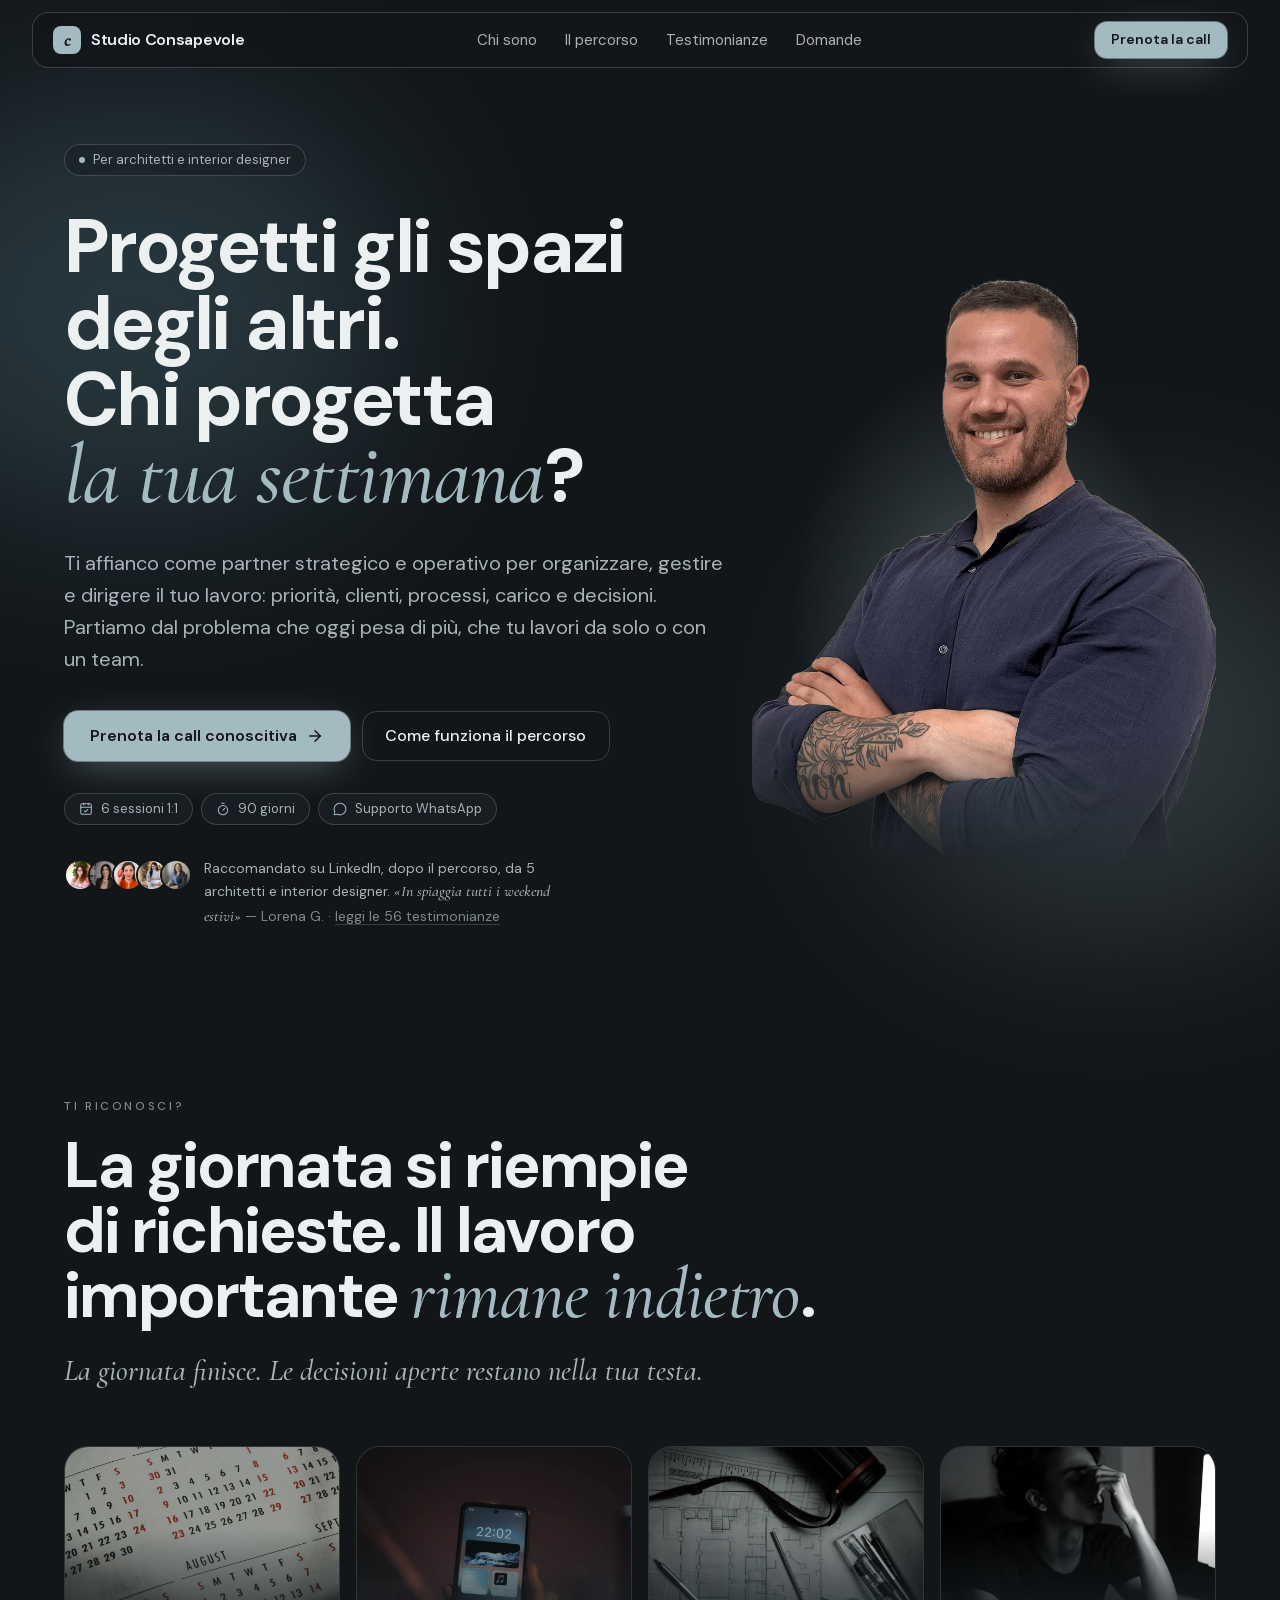
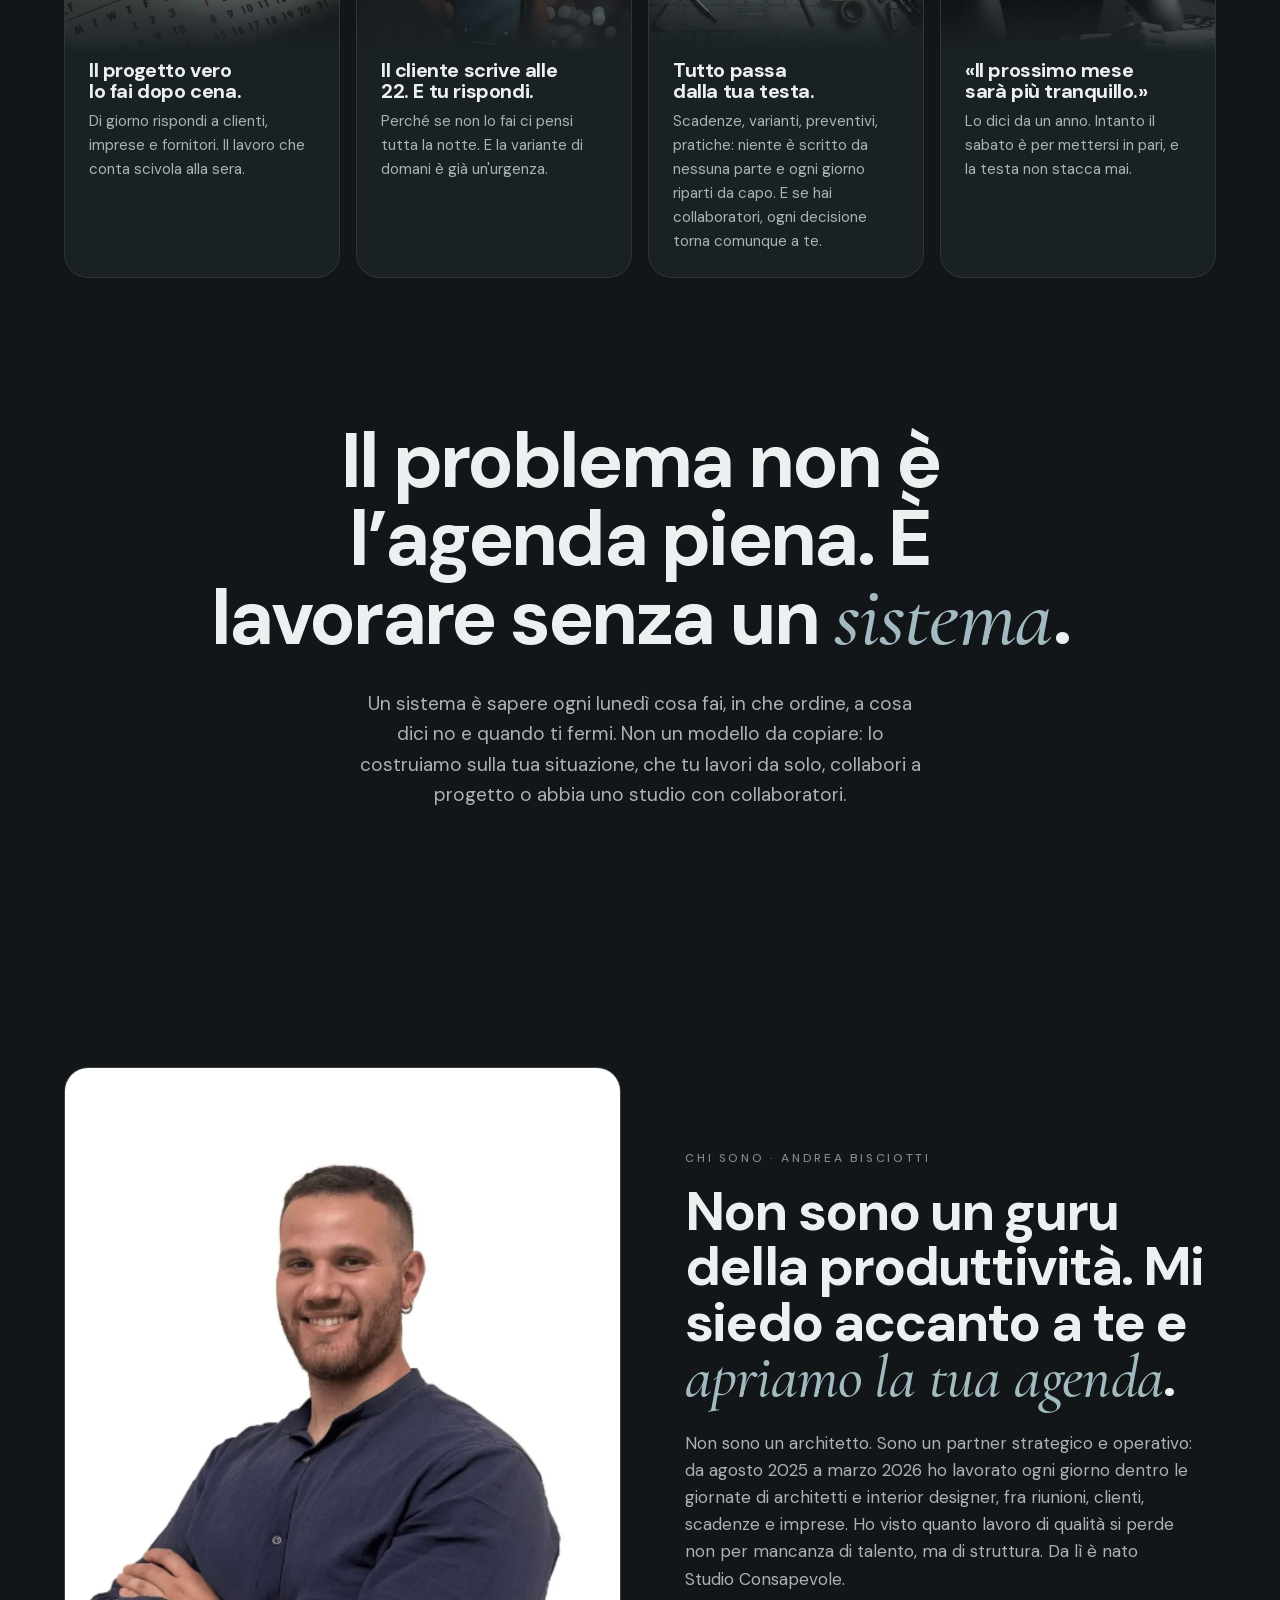
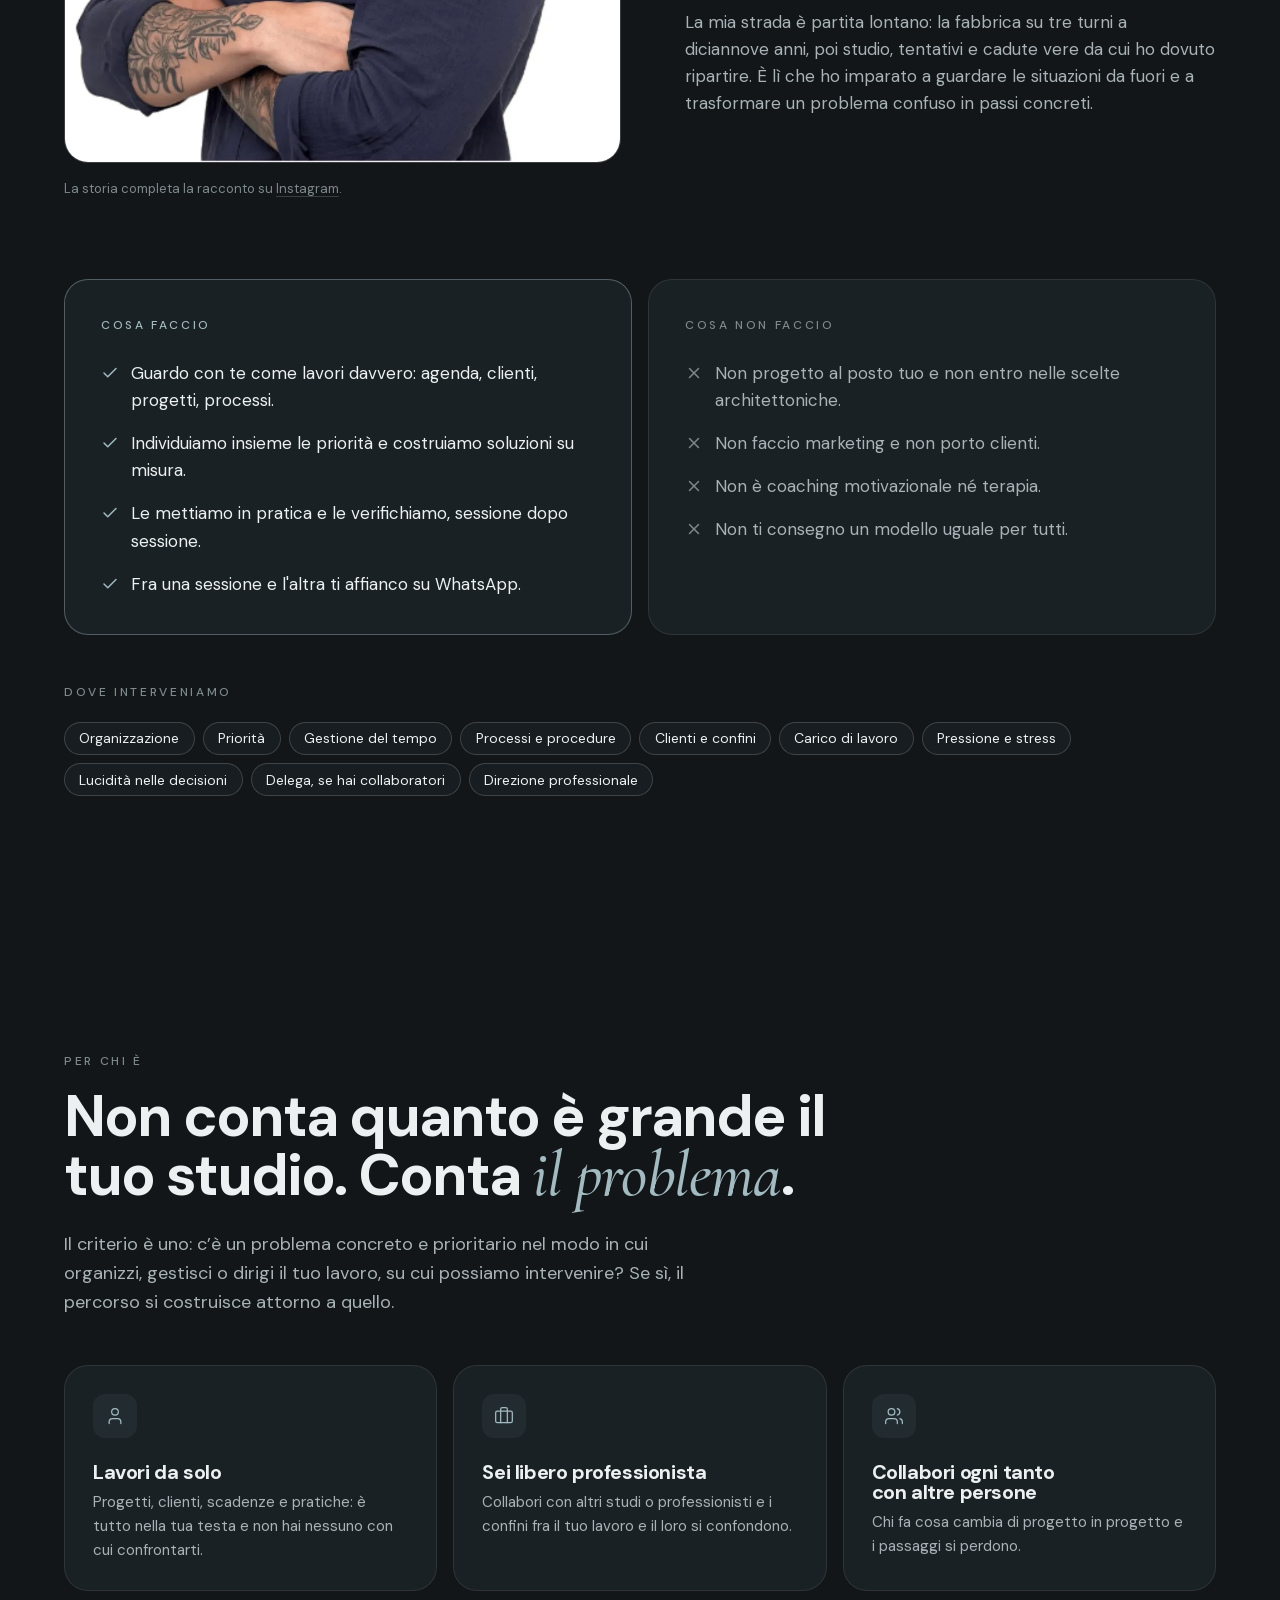
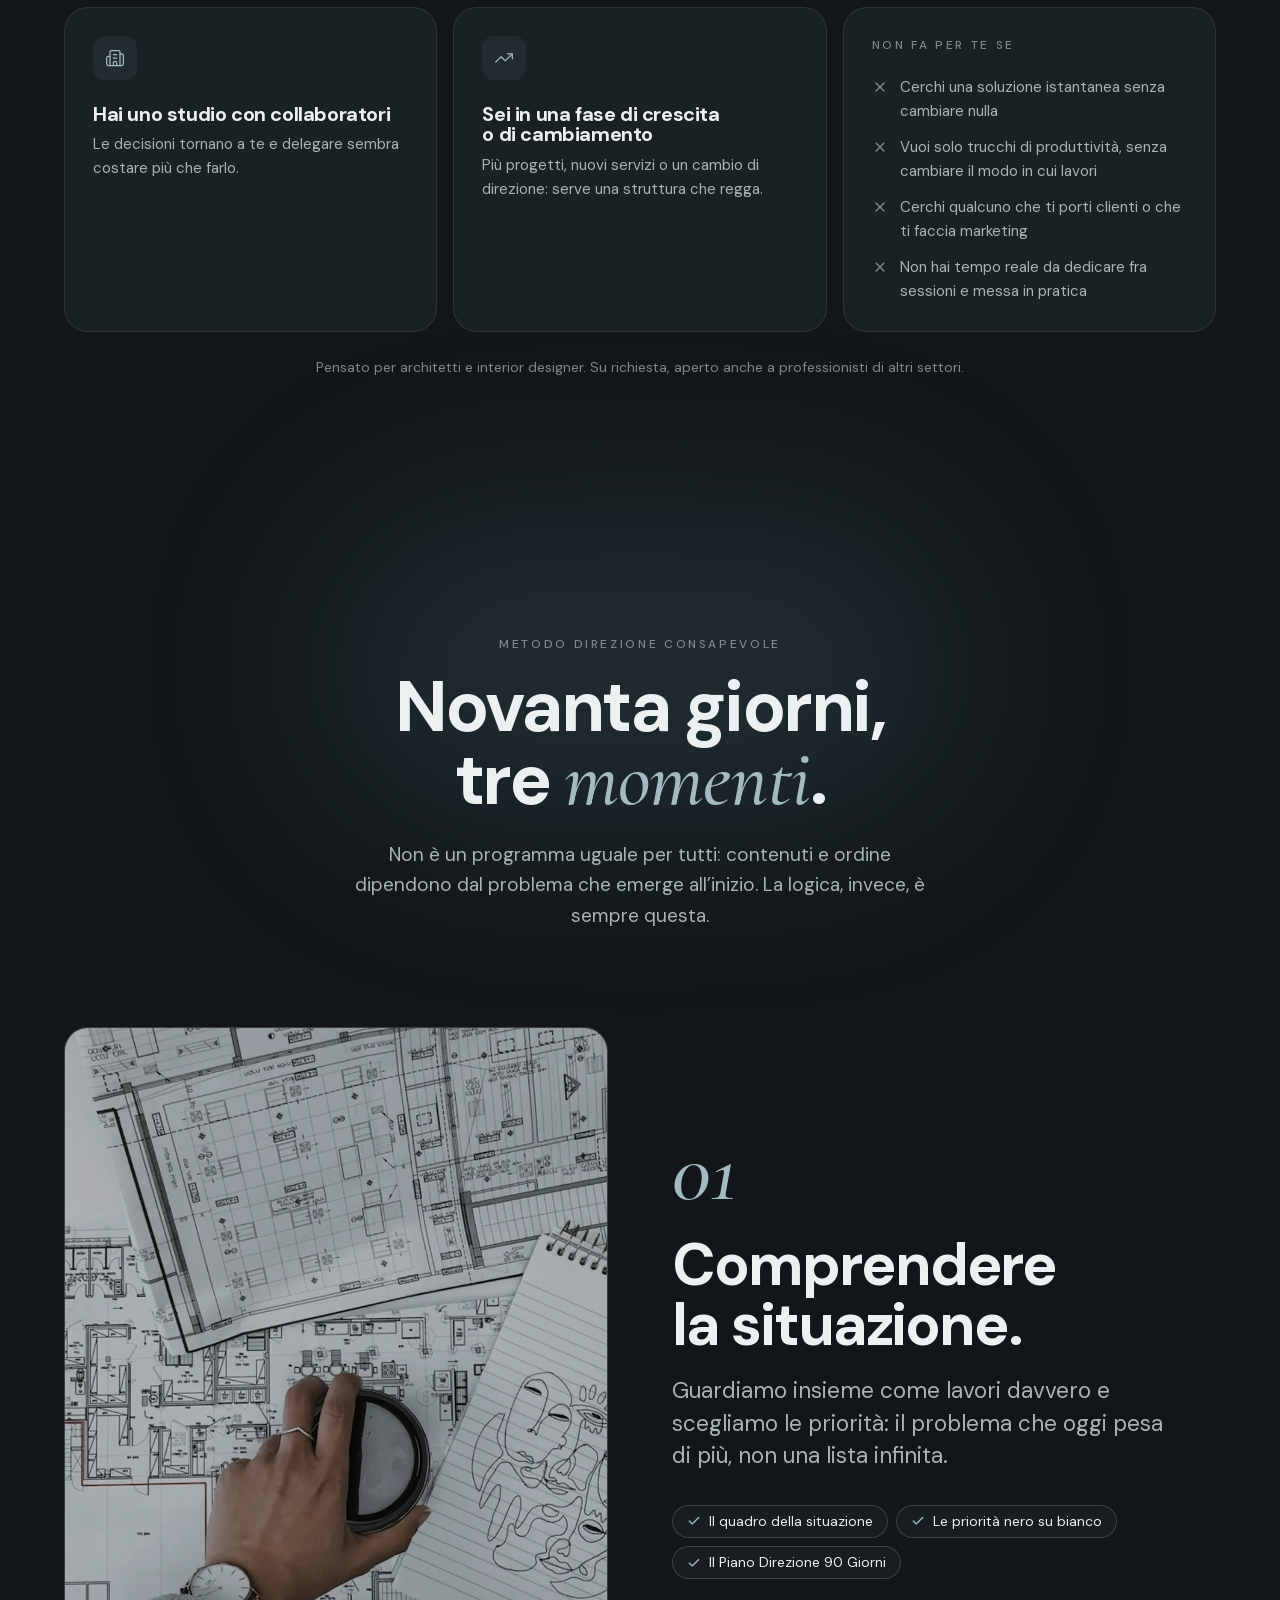
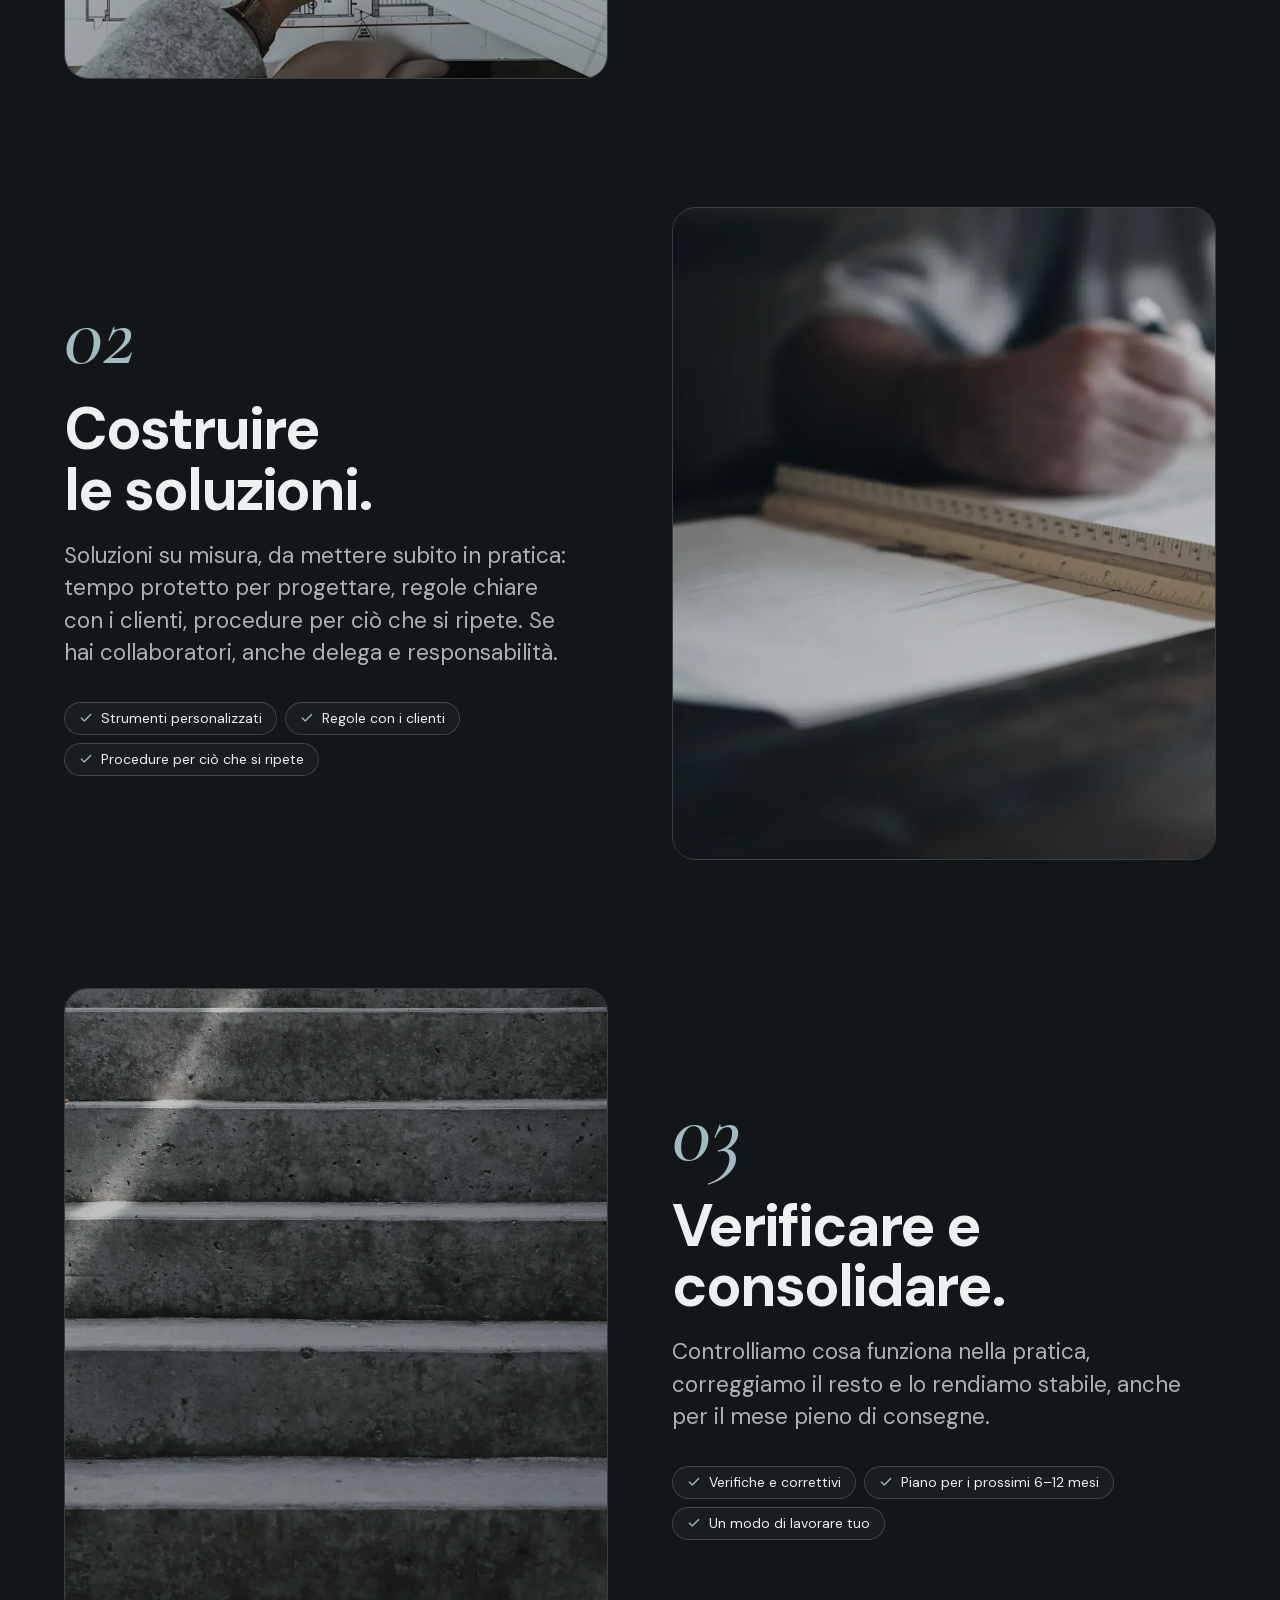
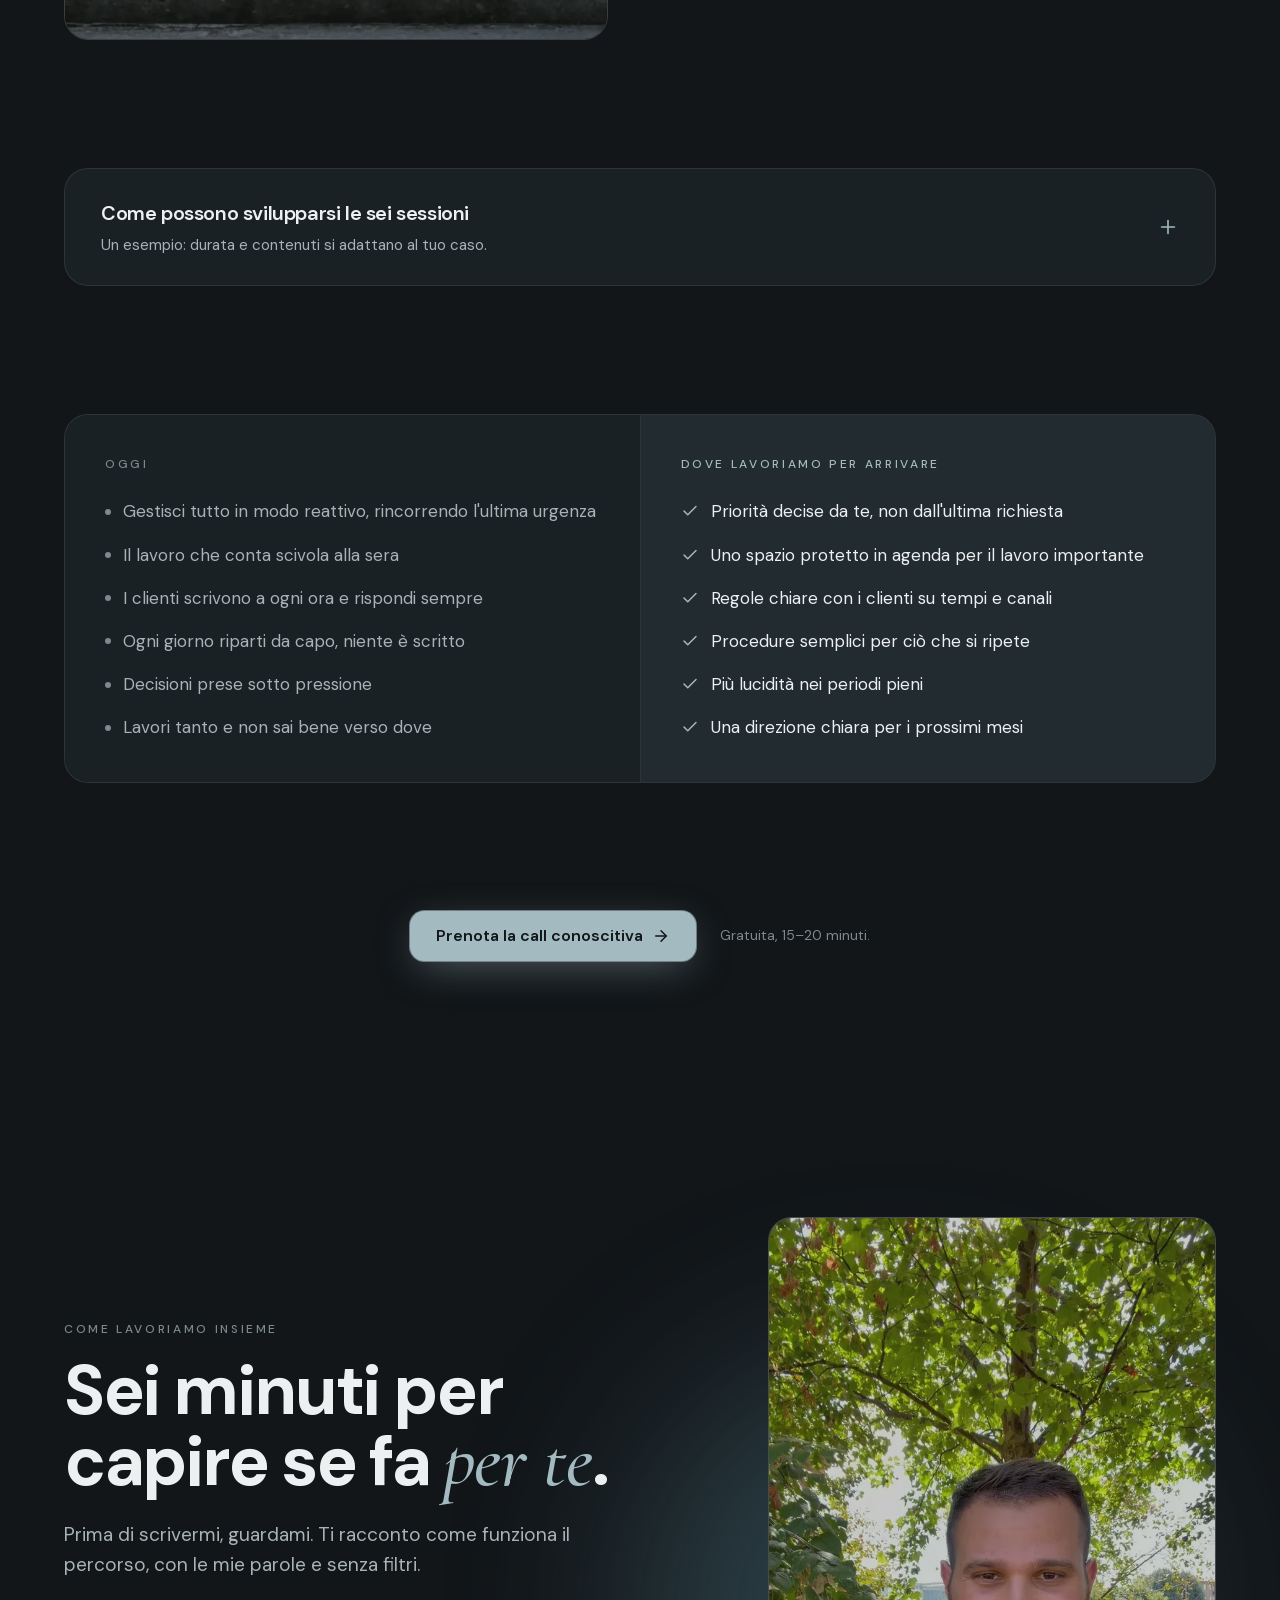
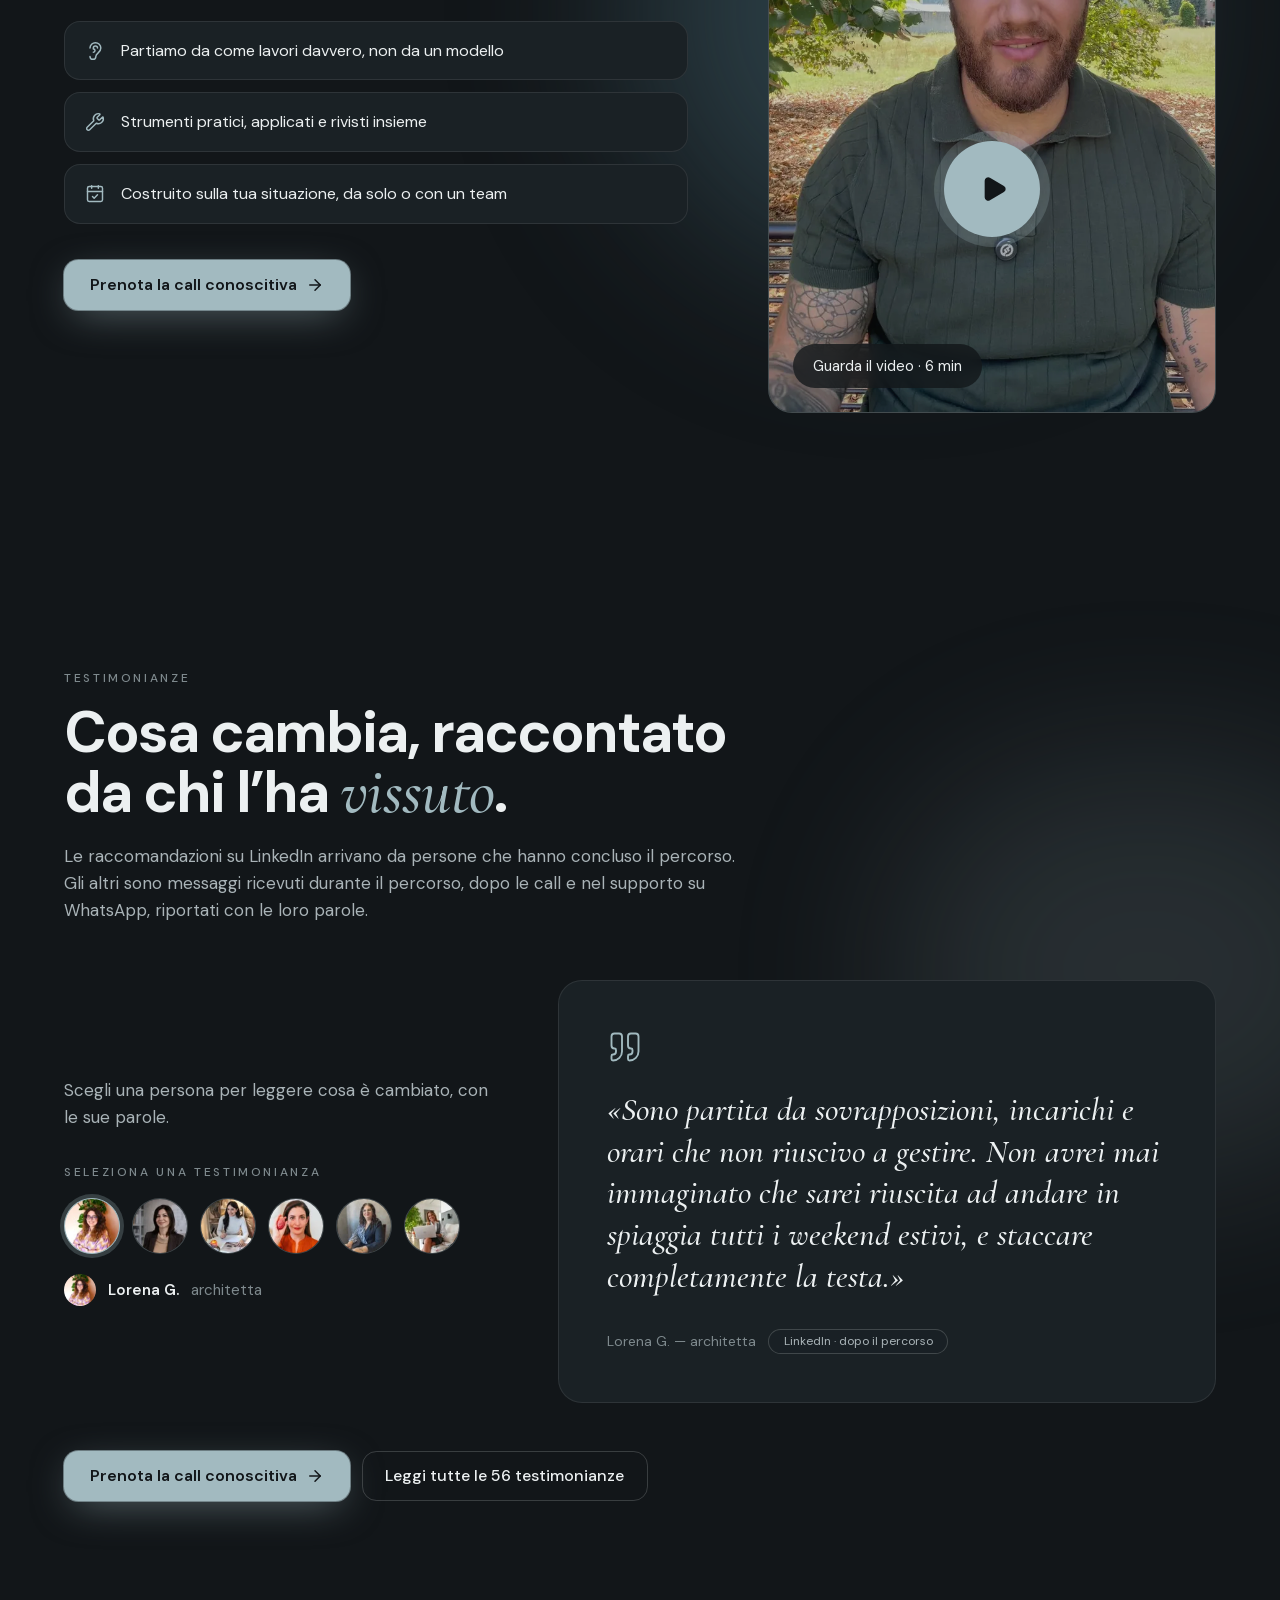
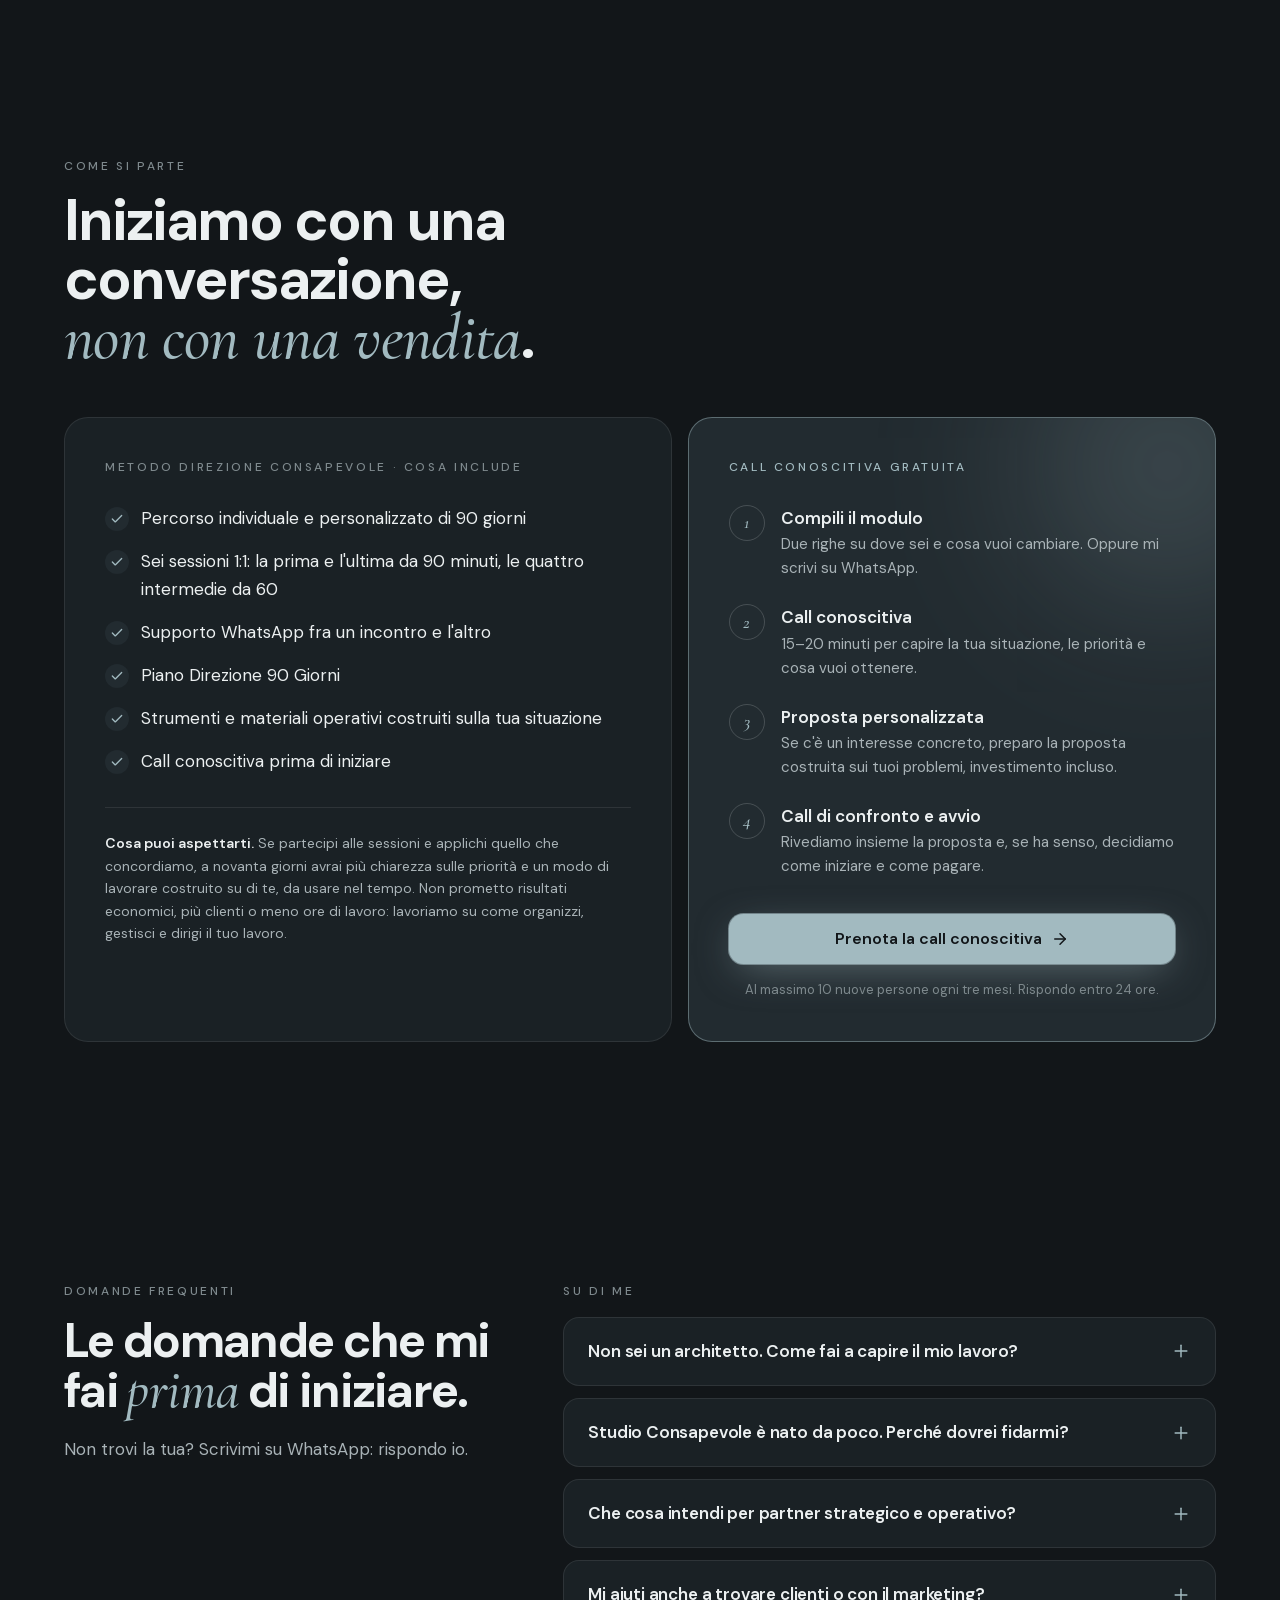
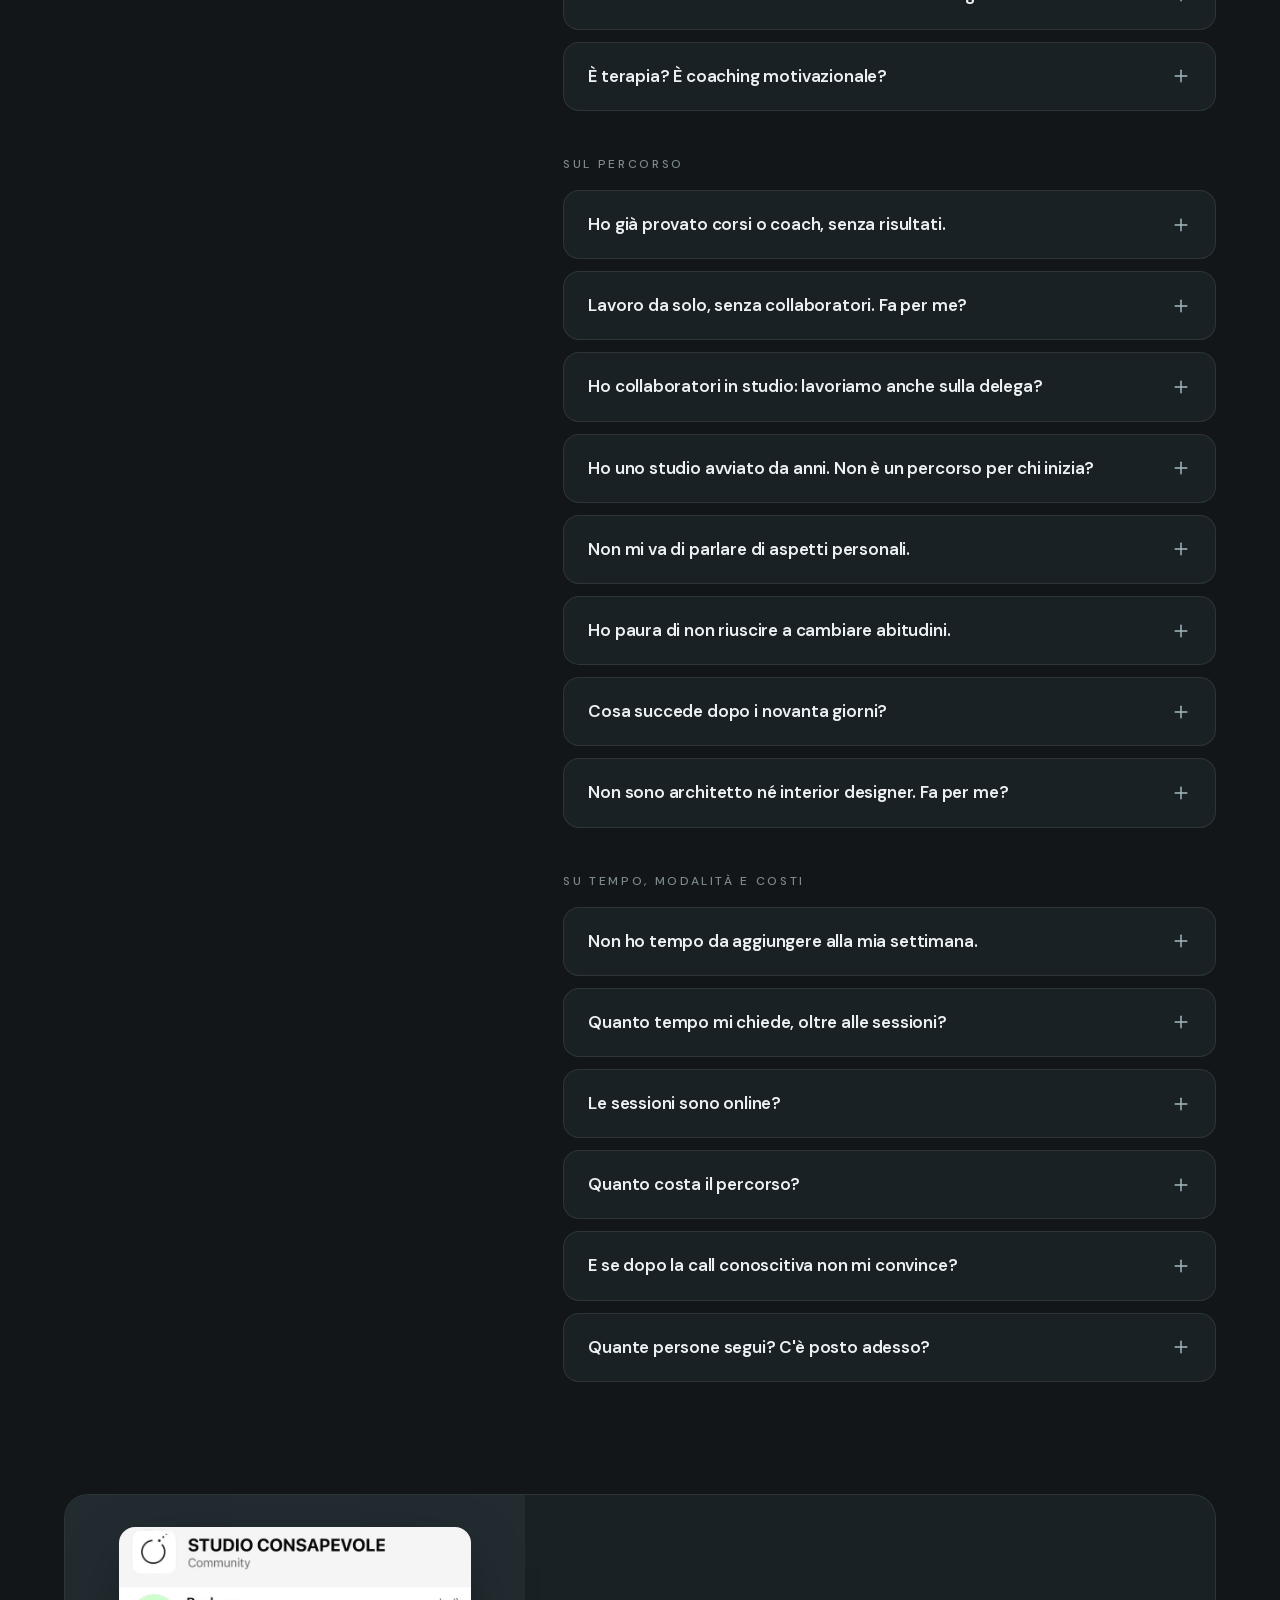
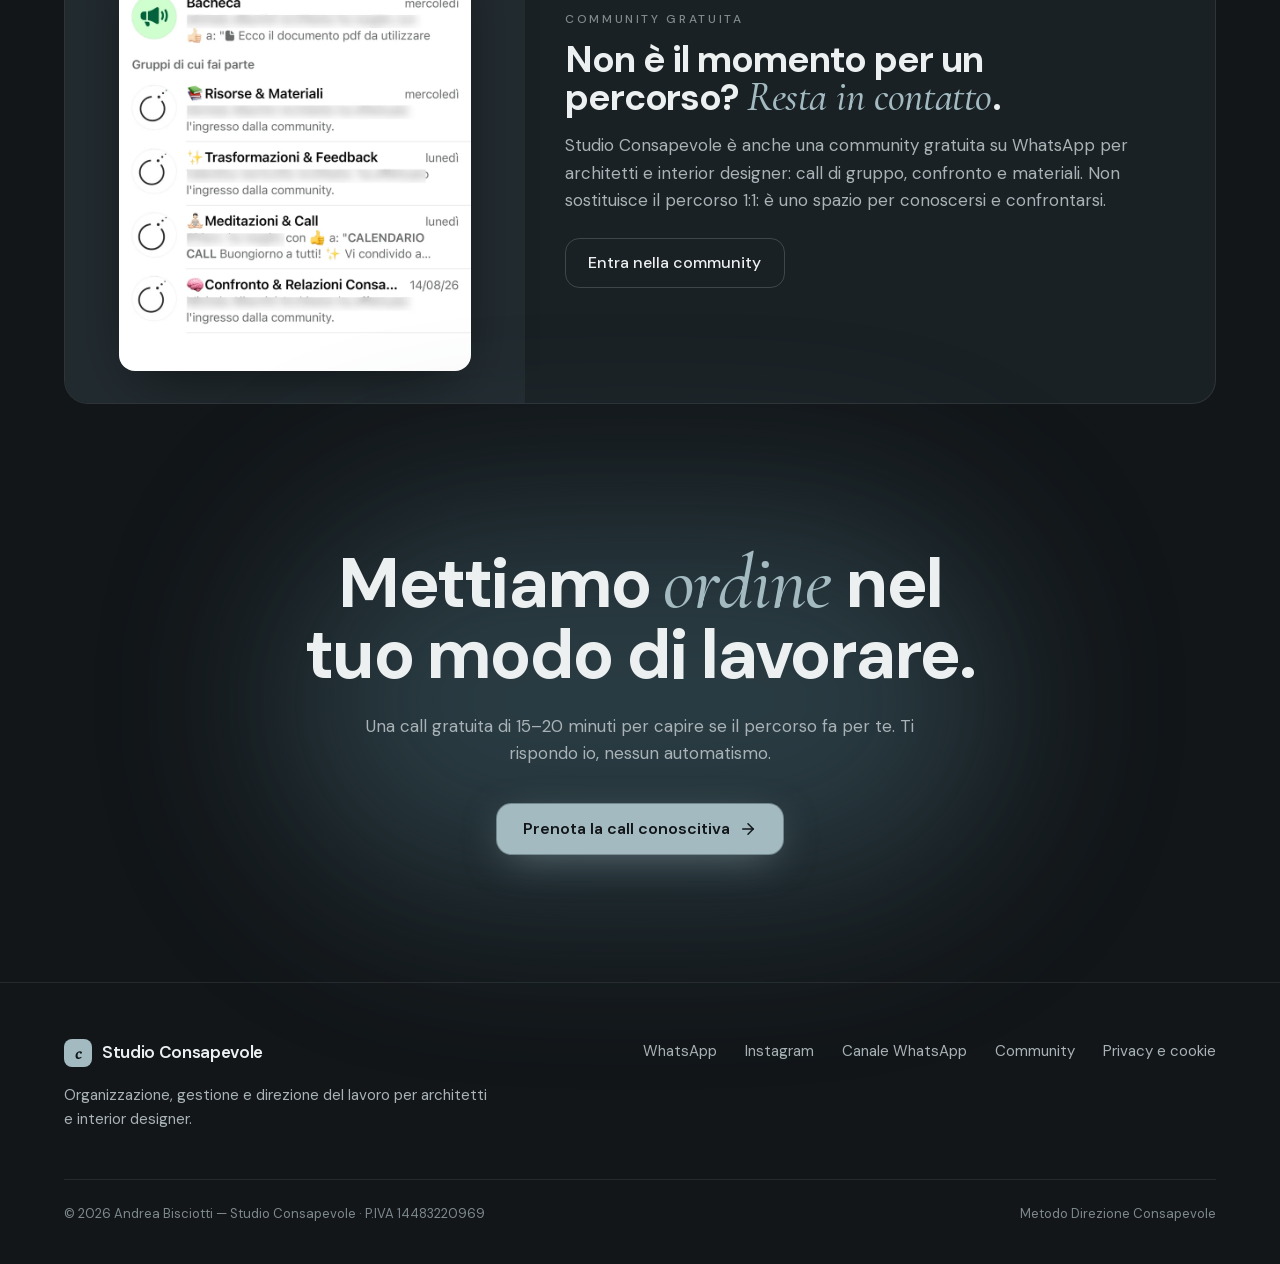
==== commit a74b31c7: "Landing: revisione dopo l'audit di posizionamento - hero con posizionamento esplicito (partner strat" ====
--- a/index.html
+++ b/index.html
@@ -1 +1 @@
-<!DOCTYPE html><html lang="it" class="cormorant_garamond_dcbfba80-module__Elzsgq__variable dm_sans_d6e7dc80-module__Pevr3W__variable"><head><meta charSet="utf-8"/><meta name="viewport" content="width=device-width, initial-scale=1"/><link rel="preload" href="/_next/static/media/5c285b27cdda1fe8-s.p.2_mbdogr7ni8i.woff2" as="font" crossorigin="" type="font/woff2"/><link rel="preload" href="/_next/static/media/cc4b84345f7a025e-s.p.2zanptnlo2hyo.woff2" as="font" crossorigin="" type="font/woff2"/><link rel="preload" href="/img/avatar/lorena.webp" as="image"/><link rel="preload" href="/img/avatar/chiara.webp" as="image"/><link rel="preload" href="/img/avatar/ilaria.webp" as="image"/><link rel="preload" href="/img/avatar/lucia.webp" as="image"/><link rel="preload" href="/img/avatar/viktoriya.webp" as="image"/><link rel="preload" as="image" href="/img/andrea.webp" fetchPriority="high"/><link rel="preload" as="image" href="/img/avatar/francesca-n.webp"/><link rel="preload" as="image" href="/img/avatar/matteo-p.webp"/><link rel="stylesheet" href="/_next/static/chunks/38_zy3dvu5765.css" data-precedence="next"/><link rel="preload" as="script" fetchPriority="low" href="/_next/static/chunks/3s6nzrbk-8mnv.js"/><script src="/_next/static/chunks/3450qyhportkm.js" async=""></script><script src="/_next/static/chunks/3kmozkq6tgqnz.js" async=""></script><script src="/_next/static/chunks/3iz8uv5b1jeri.js" async=""></script><script src="/_next/static/chunks/turbopack-0-y8ewk5fgal-.js" async=""></script><script src="/_next/static/chunks/0h2qsuyze9ds1.js" async=""></script><script src="/_next/static/chunks/0jizql8qzt-_q.js" async=""></script><script src="/_next/static/chunks/143zlr9m-oies.js" async=""></script><meta name="theme-color" content="#121619"/><title>Percorso 1:1 per architetti e interior designer — Studio Consapevole · Andrea Bisciotti</title><meta name="description" content="Metodo Direzione Consapevole: un percorso individuale di 90 giorni per architetti e interior designer che vogliono ritrovare chiarezza, controllo e direzione. Si parte da una call conoscitiva gratuita."/><link rel="canonical" href="https://andreabisciotti.it"/><meta property="og:title" content="Progetti gli spazi degli altri. Chi progetta la tua settimana?"/><meta property="og:description" content="Studio Consapevole — sei sessioni 1:1 in 90 giorni, con supporto WhatsApp tra una sessione e l&#x27;altra."/><meta property="og:site_name" content="Studio Consapevole"/><meta property="og:locale" content="it_IT"/><meta property="og:image" content="https://andreabisciotti.it/img/og.png"/><meta property="og:image:width" content="1200"/><meta property="og:image:height" content="630"/><meta property="og:image:alt" content="Studio Consapevole — Lavori tanto, avanzi poco. Cambia il sistema, non solo i ritmi."/><meta property="og:type" content="website"/><meta name="twitter:card" content="summary_large_image"/><meta name="twitter:title" content="Progetti gli spazi degli altri. Chi progetta la tua settimana?"/><meta name="twitter:description" content="Studio Consapevole — sei sessioni 1:1 in 90 giorni, con supporto WhatsApp tra una sessione e l&#x27;altra."/><meta name="twitter:image" content="https://andreabisciotti.it/img/og.png"/><link rel="icon" href="/icon.svg?icon.262ht92jx5ilk.svg" sizes="any" type="image/svg+xml"/><meta name="next-size-adjust" content=""/><script type="application/ld+json">{"@context":"https://schema.org","@type":"ProfessionalService","name":"Studio Consapevole","url":"https://andreabisciotti.it","image":"https://andreabisciotti.it/img/andrea.webp","description":"Percorso individuale di 90 giorni per architetti e interior designer: priorità, tempo, organizzazione e gestione dei clienti.","areaServed":"IT","founder":{"@type":"Person","name":"Andrea Bisciotti","sameAs":["https://www.instagram.com/andrea.biscio"]},"review":[{"@type":"Review","author":{"@type":"Person","name":"Lorena G."},"reviewBody":"Andrea è un business coach che mantiene la sua promessa. Empatico e professionale, è riuscito a farmi capire con gentilezza e dei modi pacati quali erano i miei blocchi professionali. Si è messo a trasformare insieme a me una cosa per volta, aprendo direttamente la mia agenda o facendomi raccontare nel dettaglio il mio studio. Non avete idea di quanto mi ha aiutato sapere che il problema non ero io, ma il settore che perpetua i suoi schemi. Sono partita da una situazione di sovrapposizioni, incarichi e orari che non riuscivo a gestire, a saper gestire la mia agenda senza sottostimare i miei tempi, ma soprattutto mettendo me per prima. Non avrei mai immaginato all'inizio del percorso che sarei riuscita ad andare in spiaggia tutti i weekend estivi e staccare completamente la testa. Credetegli quando dice che è specializzato in architetti e interior designer: ha una conoscenza veramente verticale sul tema."},{"@type":"Review","author":{"@type":"Person","name":"Chiara D."},"reviewBody":"Mi sta aiutando moltissimo a gestire con maggiore consapevolezza le numerose incombenze organizzative e gli imprevisti che caratterizzano ogni giorno la nostra professione, nella quale spesso il lavoro dipende anche da clienti, altri professionisti, imprese ed enti. Il suo percorso parte da strumenti molto pratici, come una migliore gestione dell'agenda e la tutela del proprio spazio personale, che dovrebbe essere considerato sacro, ma va molto oltre. Non propone soluzioni preconfezionate, ma accompagna ogni persona nel trovare la propria strada: quella più autentica, sostenibile e realmente adatta alle proprie esigenze."},{"@type":"Review","author":{"@type":"Person","name":"Ilaria I."},"reviewBody":"Lavorare con Andrea sta significando per me affrontare tematiche fondamentali per lavorare con il giusto approccio e dare il meglio di sé. I suoi esercizi pratici, fatti anche per poco tempo al giorno ma con costanza, stanno piano piano migliorando il mio approccio non solo lavorativo ma personale. Ha una dote per me importantissima: non le manda a dire. Sa sempre dire le verità scomode con rispetto, perché sa che possiamo spingerci oltre."},{"@type":"Review","author":{"@type":"Person","name":"Lucia V."},"reviewBody":"Ho iniziato con Andrea un percorso di supporto professionale valido e proficuo. Sa guidare nella gestione del tempo con professionalità ed empatia. Ha capito il mio modo di lavorare e puntualmente mi fornisce consigli, strumenti e indicazioni valide per creare il mio metodo di lavoro: un metodo non standardizzato, ma basato sulle mie reali esigenze."},{"@type":"Review","author":{"@type":"Person","name":"Viktoriya V."},"reviewBody":"Andrea capisce diversi problemi, sia in ambito lavorativo che personale. Per me è un appoggio su cui posso sempre contare. Gli incontri di gruppo sono molto utili: ascoltando come altri professionisti risolvono problemi simili al nostro, capiamo come comportarci se dovesse capitare a noi. Negli incontri individuali si può parlare liberamente anche dei momenti bui, e Andrea sa sempre come sostenere e affrontare quel momento."}]}</script><script src="/_next/static/chunks/0cz1d0mv5g_q7.js" noModule=""></script></head><body><div hidden=""><!--$--><!--/$--></div><header class="fixed inset-x-0 top-3 z-50 px-3"><div class="mx-auto flex h-14 max-w-[76rem] items-center justify-between gap-4 rounded-2xl border border-[var(--line-strong)] bg-[color-mix(in_oklab,var(--color-bg)_72%,transparent)] px-4 backdrop-blur-xl md:px-5"><a href="#top" class="flex items-center gap-2.5 whitespace-nowrap text-[1rem] font-semibold tracking-[-0.02em]"><span aria-hidden="true" class="grid h-7 w-7 place-items-center rounded-lg bg-accent font-serif text-[1.15rem] italic text-bg">c</span>Studio Consapevole</a><nav aria-label="Sezioni della pagina" class="hidden items-center gap-7 text-[0.9375rem] md:flex"><a href="#percorso" class="nav-link">Il percorso</a><a href="#testimonianze" class="nav-link">Testimonianze</a><a href="#chi-sono" class="nav-link">Chi sono</a><a href="#domande" class="nav-link">Domande</a></nav><a href="https://wa.me/message/Q6IYHDGL57VTB1" target="_blank" rel="noopener" data-call="true" class="btn shrink-0 whitespace-nowrap !rounded-xl !px-4 !py-2.5 text-[0.875rem] plausible-event-name=Call+header"><span class="sm:hidden">Prenota</span><span class="hidden sm:inline">Prenota la call</span></a></div></header><main><section id="top" class="anchor relative pt-28 md:pt-36" aria-labelledby="hero-title"><div aria-hidden="true" class="glow left-[-10%] top-[10%] h-[420px] w-[520px] bg-slate"></div><div aria-hidden="true" class="glow right-[-5%] bottom-[5%] h-[380px] w-[460px] bg-accent opacity-20"></div><div class="shell relative grid items-center gap-10 lg:grid-cols-[minmax(0,1.45fr)_minmax(0,1fr)] lg:gap-4"><div class="pb-6 lg:pb-10"><p class="chip mb-8"><span aria-hidden="true" class="h-1.5 w-1.5 rounded-full bg-accent"></span>Per architetti e interior designer</p><h1 id="hero-title" class="text-[clamp(2.55rem,6.2vw,4.7rem)]"><span class="line-mask"><span class="line-up sm:whitespace-nowrap" style="--i:0">Progetti gli spazi</span></span><span class="line-mask"><span class="line-up sm:whitespace-nowrap" style="--i:1">degli altri.</span></span><span class="line-mask"><span class="line-up sm:whitespace-nowrap" style="--i:2">Chi progetta</span></span><span class="line-mask"><span class="line-up sm:whitespace-nowrap" style="--i:3"><span class="kw">la tua settimana</span>?</span></span></h1><div class="hero-rise"><p class="mt-8 max-w-[50ch] text-[1.125rem] text-muted md:text-[1.25rem]">Lavori tanto e avanzi poco: chiudi la giornata con la sensazione di aver corso senza arrivare da nessuna parte. In novanta giorni rimettiamo in ordine agenda, clienti e priorità: lavori con un’organizzazione interna che funziona, senza stress e senza confusione su chi fa cosa, e ti riprendi le sere e i weekend.</p><div class="mt-9 flex flex-wrap items-center gap-3"><a href="https://wa.me/message/Q6IYHDGL57VTB1" target="_blank" rel="noopener" data-call="true" class="btn plausible-event-name=Call+hero">Parliamo della tua settimana<svg xmlns="http://www.w3.org/2000/svg" width="18" height="18" viewBox="0 0 24 24" fill="none" stroke="currentColor" stroke-width="2" stroke-linecap="round" stroke-linejoin="round" class="lucide lucide-arrow-right" aria-hidden="true"><path d="M5 12h14"></path><path d="m12 5 7 7-7 7"></path></svg></a><a href="#percorso" class="btn-ghost">Scopri il percorso</a></div><ul class="mt-8 flex flex-wrap gap-2"><li class="chip"><svg xmlns="http://www.w3.org/2000/svg" width="14" height="14" viewBox="0 0 24 24" fill="none" stroke="currentColor" stroke-width="1.75" stroke-linecap="round" stroke-linejoin="round" class="lucide lucide-calendar-check text-accent" aria-hidden="true"><path d="M8 2v3"></path><path d="M16 2v3"></path><rect x="3" y="3" width="18" height="18" rx="2"></rect><path d="M3 9h18"></path><path d="m9 15 2 2 4-4"></path></svg>6 sessioni 1:1</li><li class="chip"><svg xmlns="http://www.w3.org/2000/svg" width="14" height="14" viewBox="0 0 24 24" fill="none" stroke="currentColor" stroke-width="1.75" stroke-linecap="round" stroke-linejoin="round" class="lucide lucide-timer text-accent" aria-hidden="true"><line x1="10" x2="14" y1="2" y2="2"></line><line x1="12" x2="15" y1="14" y2="11"></line><circle cx="12" cy="14" r="8"></circle></svg>90 giorni</li><li class="chip"><svg xmlns="http://www.w3.org/2000/svg" width="14" height="14" viewBox="0 0 24 24" fill="none" stroke="currentColor" stroke-width="1.75" stroke-linecap="round" stroke-linejoin="round" class="lucide lucide-message-circle text-accent" aria-hidden="true"><path d="M2.992 16.342a2 2 0 0 1 .094 1.167l-1.065 3.29a1 1 0 0 0 1.236 1.168l3.413-.998a2 2 0 0 1 1.099.092 10 10 0 1 0-4.777-4.719"></path></svg>Supporto WhatsApp</li></ul><div class="mt-8 flex max-w-[52ch] items-start gap-3 text-[0.875rem] text-faint"><span aria-hidden="true" class="flex shrink-0 -space-x-2 pt-0.5"><img src="/img/avatar/lorena.webp" alt="" width="32" height="32" class="h-8 w-8 rounded-full border-2 border-bg object-cover"/><img src="/img/avatar/chiara.webp" alt="" width="32" height="32" class="h-8 w-8 rounded-full border-2 border-bg object-cover"/><img src="/img/avatar/ilaria.webp" alt="" width="32" height="32" class="h-8 w-8 rounded-full border-2 border-bg object-cover"/><img src="/img/avatar/lucia.webp" alt="" width="32" height="32" class="h-8 w-8 rounded-full border-2 border-bg object-cover"/><img src="/img/avatar/viktoriya.webp" alt="" width="32" height="32" class="h-8 w-8 rounded-full border-2 border-bg object-cover"/></span><p><span class="text-muted">Raccomandato su LinkedIn da <!-- -->5<!-- --> architetti e interior designer.</span> <span class="font-serif text-[1.12em] italic text-muted">«In spiaggia tutti i weekend estivi»</span> <!-- -->— Lorena G. ·<!-- --> <a href="#testimonianze" class="link-rule">leggi le <!-- -->56<!-- --> testimonianze</a></p></div></div></div><div class="relative mx-auto w-full max-w-[420px] lg:max-w-[520px]"><div aria-hidden="true" class="absolute inset-x-[8%] bottom-0 top-[18%] rounded-t-[999px] bg-[radial-gradient(closest-side,color-mix(in_oklab,var(--color-accent)_30%,transparent),transparent)]"></div><img alt="Andrea Bisciotti, camicia blu, braccia incrociate, sorride" fetchPriority="high" width="880" height="1173" decoding="async" data-nimg="1" class="relative h-auto w-full [mask-image:linear-gradient(to_bottom,#000_78%,transparent_100%)]" style="color:transparent" src="/img/andrea.webp"/></div></div></section><section id="tesi" class="anchor relative py-24 md:py-32"><div class="shell"><div class="reveal max-w-[48rem]"><p class="kicker">Ti riconosci?</p><h2 class="mt-4 text-[clamp(2.2rem,5vw,4rem)]">La giornata si riempie di richieste. Il lavoro importante<!-- --> <span class="kw">rimane indietro</span>.</h2><p class="mt-6 font-serif text-[clamp(1.35rem,2.4vw,1.8rem)] leading-[1.3] italic text-muted">La giornata finisce. Le decisioni aperte restano nella tua testa.</p></div><div class="mt-14 grid gap-4 sm:grid-cols-2 lg:grid-cols-4"><div class="reveal card group overflow-hidden"><div class="relative overflow-hidden"><img alt="Un calendario fitto di date" loading="lazy" width="1000" height="750" decoding="async" data-nimg="1" class="aspect-[4/3] w-full object-cover transition-transform duration-700 group-hover:scale-[1.04]" style="color:transparent" src="/img/pain-tempo.webp"/><div aria-hidden="true" class="absolute inset-0 bg-[linear-gradient(to_top,var(--color-surface)_0%,transparent_60%)]"></div></div><div class="p-6 pt-2"><h3 class="text-[1.25rem] tracking-[-0.02em]">Il progetto vero lo fai dopo cena.</h3><p class="mt-2 text-[0.9375rem] text-muted">Di giorno rispondi a clienti, imprese e fornitori. Il lavoro che conta scivola alla sera.</p></div></div><div class="reveal card group overflow-hidden"><div class="relative overflow-hidden"><img alt="Uno smartphone in mano che segna le 22:02" loading="lazy" width="1000" height="750" decoding="async" data-nimg="1" class="aspect-[4/3] w-full object-cover transition-transform duration-700 group-hover:scale-[1.04]" style="color:transparent" src="/img/pain-clienti.webp"/><div aria-hidden="true" class="absolute inset-0 bg-[linear-gradient(to_top,var(--color-surface)_0%,transparent_60%)]"></div></div><div class="p-6 pt-2"><h3 class="text-[1.25rem] tracking-[-0.02em]">Il cliente scrive alle 22. E tu rispondi.</h3><p class="mt-2 text-[0.9375rem] text-muted">Perché se non lo fai ci pensi tutta la notte. E la variante di domani è già un&#x27;urgenza.</p></div></div><div class="reveal card group overflow-hidden"><div class="relative overflow-hidden"><img alt="Tavole di progetto con matite e righello su un tavolo" loading="lazy" width="1000" height="750" decoding="async" data-nimg="1" class="aspect-[4/3] w-full object-cover transition-transform duration-700 group-hover:scale-[1.04]" style="color:transparent" src="/img/pain-organizzazione.webp"/><div aria-hidden="true" class="absolute inset-0 bg-[linear-gradient(to_top,var(--color-surface)_0%,transparent_60%)]"></div></div><div class="p-6 pt-2"><h3 class="text-[1.25rem] tracking-[-0.02em]">Senza di te lo studio si ferma.</h3><p class="mt-2 text-[0.9375rem] text-muted">Ogni decisione, anche la più piccola, torna sulla tua scrivania. Delegare sembra costare più che farlo.</p></div></div><div class="reveal card group overflow-hidden"><div class="relative overflow-hidden"><img alt="Una persona alla scrivania con la mano sulla fronte, in bianco e nero" loading="lazy" width="1000" height="750" decoding="async" data-nimg="1" class="aspect-[4/3] w-full object-cover transition-transform duration-700 group-hover:scale-[1.04]" style="color:transparent" src="/img/pain-rapporto.webp"/><div aria-hidden="true" class="absolute inset-0 bg-[linear-gradient(to_top,var(--color-surface)_0%,transparent_60%)]"></div></div><div class="p-6 pt-2"><h3 class="text-[1.25rem] tracking-[-0.02em]">«Il prossimo mese sarà più tranquillo.»</h3><p class="mt-2 text-[0.9375rem] text-muted">Lo dici da un anno. Intanto il sabato è per mettersi in pari, e la testa non stacca mai.</p></div></div></div></div><div class="reveal shell mt-28 text-center md:mt-36"><h2 class="mx-auto max-w-[20ch] text-[clamp(2.4rem,6vw,5rem)]">Il problema non è l’agenda piena. È lavorare senza un <span class="kw">sistema</span>.</h2><p class="mx-auto mt-8 max-w-[44ch] text-[1.1875rem] text-muted">Un sistema è sapere ogni lunedì cosa fai tu, cosa deleghi, a cosa dici no e a che ora chiudi il computer. Lo costruiamo insieme su due livelli: tu come persona, e tu come titolare dello studio.</p></div></section><section id="video" class="anchor relative py-24 md:py-32"><div aria-hidden="true" class="glow right-[10%] top-1/4 h-[520px] w-[520px] bg-slate opacity-60"></div><div class="shell relative grid items-center gap-x-20 gap-y-10 lg:grid-cols-[minmax(0,1fr)_minmax(0,28rem)] lg:grid-rows-[auto_auto]"><div class="reveal lg:self-end"><p class="kicker">Come lavoriamo insieme</p><h2 class="mt-4 text-[clamp(2.4rem,5.4vw,4.6rem)]">Sei minuti per capire se fa <span class="kw">per te</span>.</h2><p class="mt-6 max-w-[40ch] text-[1.1875rem] text-muted">Prima di scrivermi, guardami. Ti racconto come funziona il percorso, con le mie parole e senza filtri.</p></div><div class="reveal mx-auto w-full max-w-[26rem] lg:col-start-2 lg:row-span-2 lg:row-start-1 lg:max-w-none"><div class="relative w-full overflow-hidden aspect-[9/16] rounded-3xl border border-[var(--line-strong)] bg-ink"><button type="button" class="group absolute inset-0 h-full w-full" aria-label="Guarda il video: Come lavorare con me — Andrea Bisciotti"><img alt="" loading="lazy" width="720" height="1280" decoding="async" data-nimg="1" class="h-full w-full object-cover opacity-80 transition-opacity duration-300 group-hover:opacity-100" style="color:transparent" src="/img/video-percorso.webp"/><span class="absolute m-auto grid h-16 w-16 place-items-center md:h-24 md:w-24 inset-x-0 bottom-[22%] rounded-full bg-accent text-bg shadow-[0_0_0_10px_color-mix(in_oklab,var(--color-accent)_22%,transparent)] transition-transform duration-300 group-hover:scale-110"><svg xmlns="http://www.w3.org/2000/svg" width="28" height="28" viewBox="0 0 24 24" fill="none" stroke="currentColor" stroke-width="2" stroke-linecap="round" stroke-linejoin="round" class="lucide lucide-play translate-x-[2px] fill-current" aria-hidden="true"><path d="M5 5a2 2 0 0 1 3.008-1.728l11.997 6.998a2 2 0 0 1 .003 3.458l-12 7A2 2 0 0 1 5 19z"></path></svg></span><span class="absolute bottom-4 left-4 rounded-full md:bottom-6 md:left-6 md:px-5 md:py-2.5 md:text-[0.9375rem] bg-[color-mix(in_oklab,var(--color-bg)_75%,transparent)] px-4 py-2 text-[0.875rem] backdrop-blur">Guarda il video · 6 min</span></button></div></div><div class="reveal lg:self-start"><ul class="grid gap-3"><li class="flex items-center gap-4 rounded-2xl border border-[var(--line)] bg-surface px-5 py-4 text-[1rem]"><svg xmlns="http://www.w3.org/2000/svg" width="20" height="20" viewBox="0 0 24 24" fill="none" stroke="currentColor" stroke-width="1.75" stroke-linecap="round" stroke-linejoin="round" class="lucide lucide-ear shrink-0 text-accent" aria-hidden="true"><path d="M6 8.5a6.5 6.5 0 1 1 13 0c0 6-6 6-6 10a3.5 3.5 0 1 1-7 0"></path><path d="M15 8.5a2.5 2.5 0 0 0-5 0v1a2 2 0 1 1 0 4"></path></svg>Partiamo da come lavori davvero, non da un modello</li><li class="flex items-center gap-4 rounded-2xl border border-[var(--line)] bg-surface px-5 py-4 text-[1rem]"><svg xmlns="http://www.w3.org/2000/svg" width="20" height="20" viewBox="0 0 24 24" fill="none" stroke="currentColor" stroke-width="1.75" stroke-linecap="round" stroke-linejoin="round" class="lucide lucide-wrench shrink-0 text-accent" aria-hidden="true"><path d="M14.7 6.3a1 1 0 0 0 0 1.4l1.6 1.6a1 1 0 0 0 1.4 0l3.106-3.105c.32-.322.863-.22.983.218a6 6 0 0 1-8.259 7.057l-7.91 7.91a1 1 0 0 1-2.999-3l7.91-7.91a6 6 0 0 1 7.057-8.259c.438.12.54.662.219.984z"></path></svg>Strumenti pratici, applicati e rivisti insieme</li><li class="flex items-center gap-4 rounded-2xl border border-[var(--line)] bg-surface px-5 py-4 text-[1rem]"><svg xmlns="http://www.w3.org/2000/svg" width="20" height="20" viewBox="0 0 24 24" fill="none" stroke="currentColor" stroke-width="1.75" stroke-linecap="round" stroke-linejoin="round" class="lucide lucide-calendar-check shrink-0 text-accent" aria-hidden="true"><path d="M8 2v3"></path><path d="M16 2v3"></path><rect x="3" y="3" width="18" height="18" rx="2"></rect><path d="M3 9h18"></path><path d="m9 15 2 2 4-4"></path></svg>Sei sessioni in novanta giorni, con WhatsApp in mezzo</li></ul><a href="https://wa.me/message/Q6IYHDGL57VTB1" target="_blank" rel="noopener" data-call="true" class="btn mt-9 plausible-event-name=Call+video">Prenota la call conoscitiva<svg xmlns="http://www.w3.org/2000/svg" width="18" height="18" viewBox="0 0 24 24" fill="none" stroke="currentColor" stroke-width="2" stroke-linecap="round" stroke-linejoin="round" class="lucide lucide-arrow-right" aria-hidden="true"><path d="M5 12h14"></path><path d="m12 5 7 7-7 7"></path></svg></a></div></div></section><section id="percorso" class="anchor relative py-24 md:py-32"><div aria-hidden="true" class="glow left-1/2 top-0 h-[320px] w-[640px] -translate-x-1/2 bg-slate opacity-35"></div><div class="shell relative"><div class="reveal mx-auto max-w-[46rem] text-center"><p class="kicker">Metodo Direzione Consapevole</p><h2 class="mt-4 text-[clamp(2.4rem,5.6vw,4.6rem)]">Novanta giorni, tre <span class="kw">momenti</span>.</h2><p class="mx-auto mt-6 max-w-[42ch] text-[1.1875rem] text-muted">Sei sessioni 1:1. Fra una e l’altra mi scrivi su WhatsApp, e ti rispondo.</p></div></div><div class="shell relative mt-16 space-y-20 md:mt-24 md:space-y-32"><article class="grid items-center gap-10 md:grid-cols-2 md:gap-16"><div class="reveal"><div class="relative overflow-hidden rounded-3xl border border-[var(--line-strong)]"><img alt="Una lente d&#x27;ingrandimento su una planimetria" loading="lazy" width="900" height="1125" decoding="async" data-nimg="1" class="aspect-[4/5] w-full object-cover md:aspect-[5/6]" style="color:transparent" src="/img/metodo-comprendere.webp"/><span class="absolute left-5 top-5 chip !border-transparent !bg-[color-mix(in_oklab,var(--color-bg)_70%,transparent)] backdrop-blur">Sessioni 1–3</span></div></div><div class="reveal"><p class="flex items-baseline gap-4"><span class="font-serif text-[clamp(3.5rem,7vw,5.5rem)] leading-none italic text-accent">01</span><span class="kicker">D · I · R</span></p><h3 class="mt-5 text-[clamp(2.2rem,4.6vw,3.8rem)]">Comprendere la situazione.</h3><p class="mt-5 max-w-[34ch] text-[clamp(1.15rem,1.8vw,1.4rem)] leading-[1.45] text-muted">Apriamo la tua agenda e guardiamo dove va davvero il tempo: clienti, cantieri, urgenze, interruzioni.</p><ul class="mt-8 flex flex-wrap gap-2"><li class="chip !text-[0.875rem] !text-text"><svg xmlns="http://www.w3.org/2000/svg" width="14" height="14" viewBox="0 0 24 24" fill="none" stroke="currentColor" stroke-width="2.25" stroke-linecap="round" stroke-linejoin="round" class="lucide lucide-check text-accent" aria-hidden="true"><path d="M20 6 9 17l-5-5"></path></svg>Audit personale</li><li class="chip !text-[0.875rem] !text-text"><svg xmlns="http://www.w3.org/2000/svg" width="14" height="14" viewBox="0 0 24 24" fill="none" stroke="currentColor" stroke-width="2.25" stroke-linecap="round" stroke-linejoin="round" class="lucide lucide-check text-accent" aria-hidden="true"><path d="M20 6 9 17l-5-5"></path></svg>Le priorità nero su bianco</li><li class="chip !text-[0.875rem] !text-text"><svg xmlns="http://www.w3.org/2000/svg" width="14" height="14" viewBox="0 0 24 24" fill="none" stroke="currentColor" stroke-width="2.25" stroke-linecap="round" stroke-linejoin="round" class="lucide lucide-check text-accent" aria-hidden="true"><path d="M20 6 9 17l-5-5"></path></svg>Una settimana tipo progettata</li></ul></div></article><article class="grid items-center gap-10 md:grid-cols-2 md:gap-16"><div class="reveal md:order-2"><div class="relative overflow-hidden rounded-3xl border border-[var(--line-strong)]"><img alt="Una mano disegna su un foglio con il righello da architetto" loading="lazy" width="900" height="1125" decoding="async" data-nimg="1" class="aspect-[4/5] w-full object-cover md:aspect-[5/6]" style="color:transparent" src="/img/metodo-costruire.webp"/><span class="absolute left-5 top-5 chip !border-transparent !bg-[color-mix(in_oklab,var(--color-bg)_70%,transparent)] backdrop-blur">Sessioni 4–5</span></div></div><div class="reveal"><p class="flex items-baseline gap-4"><span class="font-serif text-[clamp(3.5rem,7vw,5.5rem)] leading-none italic text-accent">02</span><span class="kicker">E · Z · I</span></p><h3 class="mt-5 text-[clamp(2.2rem,4.6vw,3.8rem)]">Costruire il cambiamento.</h3><p class="mt-5 max-w-[34ch] text-[clamp(1.15rem,1.8vw,1.4rem)] leading-[1.45] text-muted">Confini chiari con i clienti, tempo protetto per progettare, compiti che escono dalla tua testa e vanno a chi deve farli.</p><ul class="mt-8 flex flex-wrap gap-2"><li class="chip !text-[0.875rem] !text-text"><svg xmlns="http://www.w3.org/2000/svg" width="14" height="14" viewBox="0 0 24 24" fill="none" stroke="currentColor" stroke-width="2.25" stroke-linecap="round" stroke-linejoin="round" class="lucide lucide-check text-accent" aria-hidden="true"><path d="M20 6 9 17l-5-5"></path></svg>Regole chiare con i clienti</li><li class="chip !text-[0.875rem] !text-text"><svg xmlns="http://www.w3.org/2000/svg" width="14" height="14" viewBox="0 0 24 24" fill="none" stroke="currentColor" stroke-width="2.25" stroke-linecap="round" stroke-linejoin="round" class="lucide lucide-check text-accent" aria-hidden="true"><path d="M20 6 9 17l-5-5"></path></svg>Tempo protetto per progettare</li><li class="chip !text-[0.875rem] !text-text"><svg xmlns="http://www.w3.org/2000/svg" width="14" height="14" viewBox="0 0 24 24" fill="none" stroke="currentColor" stroke-width="2.25" stroke-linecap="round" stroke-linejoin="round" class="lucide lucide-check text-accent" aria-hidden="true"><path d="M20 6 9 17l-5-5"></path></svg>Pratiche contro il sovraccarico</li></ul></div></article><article class="grid items-center gap-10 md:grid-cols-2 md:gap-16"><div class="reveal"><div class="relative overflow-hidden rounded-3xl border border-[var(--line-strong)]"><img alt="Una scala di cemento illuminata dalla luce" loading="lazy" width="900" height="1125" decoding="async" data-nimg="1" class="aspect-[4/5] w-full object-cover md:aspect-[5/6]" style="color:transparent" src="/img/metodo-consolidare.webp"/><span class="absolute left-5 top-5 chip !border-transparent !bg-[color-mix(in_oklab,var(--color-bg)_70%,transparent)] backdrop-blur">Sessione 6 e oltre</span></div></div><div class="reveal"><p class="flex items-baseline gap-4"><span class="font-serif text-[clamp(3.5rem,7vw,5.5rem)] leading-none italic text-accent">03</span><span class="kicker">O · N · E</span></p><h3 class="mt-5 text-[clamp(2.2rem,4.6vw,3.8rem)]">Consolidare nella pratica.</h3><p class="mt-5 max-w-[34ch] text-[clamp(1.15rem,1.8vw,1.4rem)] leading-[1.45] text-muted">Il sistema regge anche quando arriva il mese pieno di consegne. E continua a reggere quando abbiamo finito.</p><ul class="mt-8 flex flex-wrap gap-2"><li class="chip !text-[0.875rem] !text-text"><svg xmlns="http://www.w3.org/2000/svg" width="14" height="14" viewBox="0 0 24 24" fill="none" stroke="currentColor" stroke-width="2.25" stroke-linecap="round" stroke-linejoin="round" class="lucide lucide-check text-accent" aria-hidden="true"><path d="M20 6 9 17l-5-5"></path></svg>Piano per i prossimi 6–12 mesi</li><li class="chip !text-[0.875rem] !text-text"><svg xmlns="http://www.w3.org/2000/svg" width="14" height="14" viewBox="0 0 24 24" fill="none" stroke="currentColor" stroke-width="2.25" stroke-linecap="round" stroke-linejoin="round" class="lucide lucide-check text-accent" aria-hidden="true"><path d="M20 6 9 17l-5-5"></path></svg>Community a vita</li><li class="chip !text-[0.875rem] !text-text"><svg xmlns="http://www.w3.org/2000/svg" width="14" height="14" viewBox="0 0 24 24" fill="none" stroke="currentColor" stroke-width="2.25" stroke-linecap="round" stroke-linejoin="round" class="lucide lucide-check text-accent" aria-hidden="true"><path d="M20 6 9 17l-5-5"></path></svg>Un metodo tuo, non un modello</li></ul></div></article><div class="reveal"><details class="acc card group !rounded-3xl px-6 open:bg-surface-2 md:px-9"><summary class="flex items-center justify-between gap-6 py-6 md:py-7"><span><span class="block text-[1.25rem] font-semibold tracking-[-0.02em]">Le sei sessioni nel dettaglio</span><span class="mt-1 block text-[0.9375rem] text-muted">Durata, contenuto e cosa porti a casa da ognuna.</span></span><svg xmlns="http://www.w3.org/2000/svg" width="22" height="22" viewBox="0 0 24 24" fill="none" stroke="currentColor" stroke-width="1.75" stroke-linecap="round" stroke-linejoin="round" class="lucide lucide-plus chev shrink-0 text-accent" aria-hidden="true"><path d="M5 12h14"></path><path d="M12 5v14"></path></svg></summary><ol class="acc-body grid gap-x-10 border-t border-[var(--line)] pb-4 md:grid-cols-2"><li class="flex gap-4 border-b border-[var(--line)] py-5 md:[&amp;:nth-last-child(-n+2)]:border-b-0"><span class="font-serif text-[1.6rem] leading-none italic text-accent">01</span><div><p class="font-semibold">Diagnosi strategica<!-- --> <span class="font-normal text-faint">· <!-- -->90 min</span></p><p class="mt-1 text-[0.9375rem] text-muted">Mappiamo la situazione di oggi: dove va il tuo tempo, cosa ti blocca, quali obiettivi contano davvero.</p><p class="mt-2 text-[0.9375rem]"><span class="text-faint">Ne esci con: </span>L&#x27;audit personale e il Piano Direzione 90 Giorni.</p></div></li><li class="flex gap-4 border-b border-[var(--line)] py-5 md:[&amp;:nth-last-child(-n+2)]:border-b-0"><span class="font-serif text-[1.6rem] leading-none italic text-accent">02</span><div><p class="font-semibold">Identificazione e focus<!-- --> <span class="font-normal text-faint">· <!-- -->60 min</span></p><p class="mt-1 text-[0.9375rem] text-muted">Togliamo il rumore: le dispersioni e i blocchi che pesano di più, uno per uno.</p><p class="mt-2 text-[0.9375rem]"><span class="text-faint">Ne esci con: </span>Le tue priorità di sistema e di tempo, nero su bianco.</p></div></li><li class="flex gap-4 border-b border-[var(--line)] py-5 md:[&amp;:nth-last-child(-n+2)]:border-b-0"><span class="font-serif text-[1.6rem] leading-none italic text-accent">03</span><div><p class="font-semibold">Riorganizzazione e metodo<!-- --> <span class="font-normal text-faint">· <!-- -->60 min</span></p><p class="mt-1 text-[0.9375rem] text-muted">Costruiamo il tuo sistema operativo personale: abitudini, rituali, struttura della settimana.</p><p class="mt-2 text-[0.9375rem]"><span class="text-faint">Ne esci con: </span>Una settimana tipo progettata, non subita.</p></div></li><li class="flex gap-4 border-b border-[var(--line)] py-5 md:[&amp;:nth-last-child(-n+2)]:border-b-0"><span class="font-serif text-[1.6rem] leading-none italic text-accent">04</span><div><p class="font-semibold">Equilibrio e benessere<!-- --> <span class="font-normal text-faint">· <!-- -->60 min</span></p><p class="mt-1 text-[0.9375rem] text-muted">Stress e sovraccarico mentale come parte del lavoro, non come optional.</p><p class="mt-2 text-[0.9375rem]"><span class="text-faint">Ne esci con: </span>Le pratiche e le tracce audio per i giorni pieni.</p></div></li><li class="flex gap-4 border-b border-[var(--line)] py-5 md:[&amp;:nth-last-child(-n+2)]:border-b-0"><span class="font-serif text-[1.6rem] leading-none italic text-accent">05</span><div><p class="font-semibold">Implementazione e crescita<!-- --> <span class="font-normal text-faint">· <!-- -->60 min</span></p><p class="mt-1 text-[0.9375rem] text-muted">Verifichiamo cosa funziona, correggiamo il resto e definiamo la tua zona di crescita.</p><p class="mt-2 text-[0.9375rem]"><span class="text-faint">Ne esci con: </span>I correttivi e il prossimo obiettivo professionale.</p></div></li><li class="flex gap-4 border-b border-[var(--line)] py-5 md:[&amp;:nth-last-child(-n+2)]:border-b-0"><span class="font-serif text-[1.6rem] leading-none italic text-accent">06</span><div><p class="font-semibold">Consolidamento e piano futuro<!-- --> <span class="font-normal text-faint">· <!-- -->90 min</span></p><p class="mt-1 text-[0.9375rem] text-muted">Rileggiamo l&#x27;intero percorso, così il sistema regge anche dopo.</p><p class="mt-2 text-[0.9375rem]"><span class="text-faint">Ne esci con: </span>Il piano d&#x27;azione per i successivi sei-dodici mesi.</p></div></li></ol></details></div><div class="reveal card overflow-hidden"><div class="grid gap-px bg-[var(--line)] md:grid-cols-2"><div class="bg-surface p-7 md:p-10"><p class="kicker">Oggi</p><ul class="mt-6 space-y-4"><li class="flex gap-3 text-[1.0625rem] text-muted"><span aria-hidden="true" class="mt-[0.65rem] h-1.5 w-1.5 shrink-0 rounded-full bg-faint"></span>Il progetto vero lo fai dopo cena</li><li class="flex gap-3 text-[1.0625rem] text-muted"><span aria-hidden="true" class="mt-[0.65rem] h-1.5 w-1.5 shrink-0 rounded-full bg-faint"></span>Rispondi ai clienti a qualsiasi ora</li><li class="flex gap-3 text-[1.0625rem] text-muted"><span aria-hidden="true" class="mt-[0.65rem] h-1.5 w-1.5 shrink-0 rounded-full bg-faint"></span>Ogni decisione torna sulla tua scrivania</li><li class="flex gap-3 text-[1.0625rem] text-muted"><span aria-hidden="true" class="mt-[0.65rem] h-1.5 w-1.5 shrink-0 rounded-full bg-faint"></span>Il sabato è per mettersi in pari</li><li class="flex gap-3 text-[1.0625rem] text-muted"><span aria-hidden="true" class="mt-[0.65rem] h-1.5 w-1.5 shrink-0 rounded-full bg-faint"></span>Il lunedì apri la posta e vai in apnea</li><li class="flex gap-3 text-[1.0625rem] text-muted"><span aria-hidden="true" class="mt-[0.65rem] h-1.5 w-1.5 shrink-0 rounded-full bg-faint"></span>Tutto sembra urgente</li></ul></div><div class="relative bg-surface-2 p-7 md:p-10"><p class="kicker !text-accent">Dopo novanta giorni</p><ul class="mt-6 space-y-4"><li class="flex gap-3 text-[1.0625rem]"><svg xmlns="http://www.w3.org/2000/svg" width="18" height="18" viewBox="0 0 24 24" fill="none" stroke="currentColor" stroke-width="2" stroke-linecap="round" stroke-linejoin="round" class="lucide lucide-check mt-1 shrink-0 text-accent" aria-hidden="true"><path d="M20 6 9 17l-5-5"></path></svg>Il lavoro importante ha il suo spazio in agenda</li><li class="flex gap-3 text-[1.0625rem]"><svg xmlns="http://www.w3.org/2000/svg" width="18" height="18" viewBox="0 0 24 24" fill="none" stroke="currentColor" stroke-width="2" stroke-linecap="round" stroke-linejoin="round" class="lucide lucide-check mt-1 shrink-0 text-accent" aria-hidden="true"><path d="M20 6 9 17l-5-5"></path></svg>Rispondi negli orari che decidi tu</li><li class="flex gap-3 text-[1.0625rem]"><svg xmlns="http://www.w3.org/2000/svg" width="18" height="18" viewBox="0 0 24 24" fill="none" stroke="currentColor" stroke-width="2" stroke-linecap="round" stroke-linejoin="round" class="lucide lucide-check mt-1 shrink-0 text-accent" aria-hidden="true"><path d="M20 6 9 17l-5-5"></path></svg>Le decisioni piccole non passano più da te</li><li class="flex gap-3 text-[1.0625rem]"><svg xmlns="http://www.w3.org/2000/svg" width="18" height="18" viewBox="0 0 24 24" fill="none" stroke="currentColor" stroke-width="2" stroke-linecap="round" stroke-linejoin="round" class="lucide lucide-check mt-1 shrink-0 text-accent" aria-hidden="true"><path d="M20 6 9 17l-5-5"></path></svg>Il sabato torna tuo</li><li class="flex gap-3 text-[1.0625rem]"><svg xmlns="http://www.w3.org/2000/svg" width="18" height="18" viewBox="0 0 24 24" fill="none" stroke="currentColor" stroke-width="2" stroke-linecap="round" stroke-linejoin="round" class="lucide lucide-check mt-1 shrink-0 text-accent" aria-hidden="true"><path d="M20 6 9 17l-5-5"></path></svg>Il lunedì sai cosa fare prima di aprire la posta</li><li class="flex gap-3 text-[1.0625rem]"><svg xmlns="http://www.w3.org/2000/svg" width="18" height="18" viewBox="0 0 24 24" fill="none" stroke="currentColor" stroke-width="2" stroke-linecap="round" stroke-linejoin="round" class="lucide lucide-check mt-1 shrink-0 text-accent" aria-hidden="true"><path d="M20 6 9 17l-5-5"></path></svg>Priorità decise da te, non dall&#x27;ultima richiesta</li></ul></div></div></div><div class="flex flex-wrap items-center justify-center gap-x-6 gap-y-3"><a href="https://wa.me/message/Q6IYHDGL57VTB1" target="_blank" rel="noopener" data-call="true" class="btn plausible-event-name=Call+percorso">Parliamone in una call conoscitiva<svg xmlns="http://www.w3.org/2000/svg" width="18" height="18" viewBox="0 0 24 24" fill="none" stroke="currentColor" stroke-width="2" stroke-linecap="round" stroke-linejoin="round" class="lucide lucide-arrow-right" aria-hidden="true"><path d="M5 12h14"></path><path d="m12 5 7 7-7 7"></path></svg></a><p class="text-[0.875rem] text-faint">Gratuita, 15–20 minuti.</p></div></div></section><section id="prove" class="anchor relative py-24 md:py-32"><div aria-hidden="true" class="glow right-[-10%] top-[20%] h-[420px] w-[520px] bg-accent opacity-15"></div><div class="shell relative"><div class="reveal max-w-[46rem]"><p class="kicker">Testimonianze</p><h2 class="mt-4 text-[clamp(2.1rem,4.6vw,3.6rem)]">Cosa cambia, raccontato da chi l’ha <span class="kw">vissuto</span>.</h2></div><div class="mt-12 grid grid-cols-2 gap-4 lg:grid-cols-4"><div class="reveal card p-6 md:p-7"><p class="tnum text-[clamp(2.4rem,4.4vw,3.4rem)] font-bold leading-none tracking-[-0.04em] text-accent">56</p><p class="mt-4 text-[0.9375rem] text-muted">testimonianze raccolte, tutte su questa pagina</p></div><div class="reveal card p-6 md:p-7"><p class="tnum text-[clamp(2.4rem,4.4vw,3.4rem)] font-bold leading-none tracking-[-0.04em] text-accent">33</p><p class="mt-4 text-[0.9375rem] text-muted">messaggi di clienti del percorso individuale</p></div><div class="reveal card p-6 md:p-7"><p class="tnum text-[clamp(2.4rem,4.4vw,3.4rem)] font-bold leading-none tracking-[-0.04em] text-accent">5</p><p class="mt-4 text-[0.9375rem] text-muted">raccomandazioni pubbliche su LinkedIn</p></div><div class="reveal card p-6 md:p-7"><p class="tnum text-[clamp(2.4rem,4.4vw,3.4rem)] font-bold leading-none tracking-[-0.04em] text-accent">24h</p><p class="mt-4 text-[0.9375rem] text-muted">al massimo per una risposta su WhatsApp</p></div></div><div class="mt-16"><div class="grid gap-8 lg:grid-cols-[minmax(0,0.8fr)_minmax(0,1.2fr)] lg:items-center lg:gap-14"><div><p class="max-w-[40ch] text-muted">Scegli una persona per leggere cosa è cambiato, con le sue parole.</p><p class="kicker mt-8">Seleziona una testimonianza</p><div role="tablist" aria-label="Testimonianze in evidenza" class="mt-4 flex flex-wrap gap-3"><button type="button" role="tab" aria-selected="true" aria-controls="featured-quote" class="grid h-14 w-14 place-items-center overflow-hidden rounded-full border text-[0.9375rem] font-semibold transition-all border-accent bg-accent text-bg shadow-[0_0_0_4px_color-mix(in_oklab,var(--color-accent)_25%,transparent)]" title="Lorena G."><img src="/img/avatar/lorena.webp" alt="Lorena G." width="56" height="56" class="h-full w-full object-cover"/></button><button type="button" role="tab" aria-selected="false" aria-controls="featured-quote" class="grid h-14 w-14 place-items-center overflow-hidden rounded-full border text-[0.9375rem] font-semibold transition-all border-[var(--line-strong)] bg-surface text-muted hover:border-faint hover:text-text" title="Chiara D."><img src="/img/avatar/chiara.webp" alt="Chiara D." width="56" height="56" class="h-full w-full object-cover"/></button><button type="button" role="tab" aria-selected="false" aria-controls="featured-quote" class="grid h-14 w-14 place-items-center overflow-hidden rounded-full border text-[0.9375rem] font-semibold transition-all border-[var(--line-strong)] bg-surface text-muted hover:border-faint hover:text-text" title="Ilaria I."><img src="/img/avatar/ilaria.webp" alt="Ilaria I." width="56" height="56" class="h-full w-full object-cover"/></button><button type="button" role="tab" aria-selected="false" aria-controls="featured-quote" class="grid h-14 w-14 place-items-center overflow-hidden rounded-full border text-[0.9375rem] font-semibold transition-all border-[var(--line-strong)] bg-surface text-muted hover:border-faint hover:text-text" title="Francesca N."><img src="/img/avatar/francesca-n.webp" alt="Francesca N." width="56" height="56" class="h-full w-full object-cover"/></button><button type="button" role="tab" aria-selected="false" aria-controls="featured-quote" class="grid h-14 w-14 place-items-center overflow-hidden rounded-full border text-[0.9375rem] font-semibold transition-all border-[var(--line-strong)] bg-surface text-muted hover:border-faint hover:text-text" title="Lucia V."><img src="/img/avatar/lucia.webp" alt="Lucia V." width="56" height="56" class="h-full w-full object-cover"/></button><button type="button" role="tab" aria-selected="false" aria-controls="featured-quote" class="grid h-14 w-14 place-items-center overflow-hidden rounded-full border text-[0.9375rem] font-semibold transition-all border-[var(--line-strong)] bg-surface text-muted hover:border-faint hover:text-text" title="Matteo P."><img src="/img/avatar/matteo-p.webp" alt="Matteo P." width="56" height="56" class="h-full w-full object-cover"/></button></div><p class="mt-5 flex items-center gap-3 text-[0.9375rem]"><img src="/img/avatar/lorena.webp" alt="" width="32" height="32" class="h-8 w-8 rounded-full object-cover"/><span class="font-semibold">Lorena G.</span><span class="text-faint">architetta</span></p></div><figure id="featured-quote" role="tabpanel" class="card relative min-h-[18rem] p-8 md:p-12"><svg xmlns="http://www.w3.org/2000/svg" width="36" height="36" viewBox="0 0 24 24" fill="none" stroke="currentColor" stroke-width="1.25" stroke-linecap="round" stroke-linejoin="round" class="lucide lucide-quote text-accent" aria-hidden="true"><path d="M16 3a2 2 0 0 0-2 2v6a2 2 0 0 0 2 2 1 1 0 0 1 1 1v1a2 2 0 0 1-2 2 1 1 0 0 0-1 1v2a1 1 0 0 0 1 1 6 6 0 0 0 6-6V5a2 2 0 0 0-2-2z"></path><path d="M5 3a2 2 0 0 0-2 2v6a2 2 0 0 0 2 2 1 1 0 0 1 1 1v1a2 2 0 0 1-2 2 1 1 0 0 0-1 1v2a1 1 0 0 0 1 1 6 6 0 0 0 6-6V5a2 2 0 0 0-2-2z"></path></svg><blockquote class="mt-6 font-serif text-[clamp(1.45rem,2.6vw,2.1rem)] leading-[1.25] italic">«Sono partita da sovrapposizioni, incarichi e orari che non riuscivo a gestire. Non avrei mai immaginato che sarei riuscita ad andare in spiaggia tutti i weekend estivi, e staccare completamente la testa.»</blockquote><figcaption class="mt-8 flex flex-wrap items-center gap-x-3 gap-y-2 text-[0.875rem] text-faint"><span>Lorena G.<!-- --> — <!-- -->architetta</span><span class="chip !py-1 !text-[0.75rem]">Raccomandazione LinkedIn</span></figcaption></figure></div></div><div class="mt-12 flex flex-wrap items-center gap-3"><a href="https://wa.me/message/Q6IYHDGL57VTB1" target="_blank" rel="noopener" data-call="true" class="btn plausible-event-name=Call+prove">Prenota la call conoscitiva<svg xmlns="http://www.w3.org/2000/svg" width="18" height="18" viewBox="0 0 24 24" fill="none" stroke="currentColor" stroke-width="2" stroke-linecap="round" stroke-linejoin="round" class="lucide lucide-arrow-right" aria-hidden="true"><path d="M5 12h14"></path><path d="m12 5 7 7-7 7"></path></svg></a><a href="#testimonianze" class="btn-ghost">Leggi tutte le <!-- -->56<!-- --> testimonianze</a></div></div></section><section id="testimonianze" class="anchor py-20 md:py-28" aria-labelledby="wall-title"><div class="shell"><div class="flex flex-wrap items-end justify-between gap-x-10 gap-y-5"><div class="max-w-[40rem]"><p class="kicker">Archivio completo</p><h2 id="wall-title" class="mt-4 text-[clamp(1.9rem,3.8vw,3rem)]">Tutte le parole, così come sono <span class="kw">arrivate</span>.</h2></div><p class="max-w-[36ch] text-[0.9375rem] text-muted">56<!-- --> messaggi da WhatsApp, dalla community e da LinkedIn. Tolti solo saluti ed emoji.</p></div><div role="group" aria-label="Filtra per provenienza" class="mt-10 flex flex-wrap gap-2"><button type="button" aria-pressed="true" class="chip !text-[0.875rem] transition-colors !border-accent !bg-accent !text-bg">Tutte<!-- --> <span class="tnum opacity-70">56</span></button><button type="button" aria-pressed="false" class="chip !text-[0.875rem] transition-colors hover:!text-text">Percorso 1:1<!-- --> <span class="tnum opacity-70">33</span></button><button type="button" aria-pressed="false" class="chip !text-[0.875rem] transition-colors hover:!text-text">Community<!-- --> <span class="tnum opacity-70">18</span></button><button type="button" aria-pressed="false" class="chip !text-[0.875rem] transition-colors hover:!text-text">LinkedIn<!-- --> <span class="tnum opacity-70">5</span></button></div><div class="mt-8 gap-4 [column-fill:balance] sm:columns-2 lg:columns-3"><figure class="card mb-4 break-inside-avoid p-6 "><blockquote class="text-[0.96875rem] leading-[1.65] text-text/90">«<!-- -->Andrea è un business coach che mantiene la sua promessa. Empatico e professionale, è riuscito a farmi capire con gentilezza e dei modi pacati quali erano i miei blocchi professionali. Si è messo a trasformare insieme a me una cosa per volta, aprendo direttamente la mia agenda o facendomi raccontare nel dettaglio il mio studio. Non avete idea di quanto mi ha aiutato sapere che il problema non ero io, ma il settore che perpetua i suoi schemi. Sono partita da una situazione di sovrapposizioni, incarichi e orari che non riuscivo a gestire, a saper gestire la mia agenda senza sottostimare i miei tempi, ma soprattutto mettendo me per prima. Non avrei mai immaginato all&#x27;inizio del percorso che sarei riuscita ad andare in spiaggia tutti i weekend estivi e staccare completamente la testa. Credetegli quando dice che è specializzato in architetti e interior designer: ha una conoscenza veramente verticale sul tema.<!-- -->»</blockquote><figcaption class="mt-5 flex items-center gap-3 border-t border-[var(--line)] pt-4 text-[0.8125rem]"><img src="/img/avatar/lorena.webp" alt="" width="40" height="40" loading="lazy" class="h-10 w-10 shrink-0 rounded-full object-cover ring-1 ring-[var(--line-strong)]"/><span class="min-w-0 leading-tight"><span class="block font-semibold">Lorena G.</span><span class="block text-faint">architetta</span></span><span class="ml-auto shrink-0 rounded-full bg-surface-2 px-2.5 py-0.5 text-[0.6875rem] text-muted">LinkedIn</span></figcaption></figure><figure class="card mb-4 break-inside-avoid p-6 "><blockquote class="text-[0.96875rem] leading-[1.65] text-text/90">«<!-- -->Mi sta aiutando moltissimo a gestire con maggiore consapevolezza le numerose incombenze organizzative e gli imprevisti che caratterizzano ogni giorno la nostra professione, nella quale spesso il lavoro dipende anche da clienti, altri professionisti, imprese ed enti. Il suo percorso parte da strumenti molto pratici, come una migliore gestione dell&#x27;agenda e la tutela del proprio spazio personale, che dovrebbe essere considerato sacro, ma va molto oltre. Non propone soluzioni preconfezionate, ma accompagna ogni persona nel trovare la propria strada: quella più autentica, sostenibile e realmente adatta alle proprie esigenze.<!-- -->»</blockquote><figcaption class="mt-5 flex items-center gap-3 border-t border-[var(--line)] pt-4 text-[0.8125rem]"><img src="/img/avatar/chiara.webp" alt="" width="40" height="40" loading="lazy" class="h-10 w-10 shrink-0 rounded-full object-cover ring-1 ring-[var(--line-strong)]"/><span class="min-w-0 leading-tight"><span class="block font-semibold">Chiara D.</span><span class="block text-faint">architetto progettista e direttore lavori</span></span><span class="ml-auto shrink-0 rounded-full bg-surface-2 px-2.5 py-0.5 text-[0.6875rem] text-muted">LinkedIn</span></figcaption></figure><figure class="card mb-4 break-inside-avoid p-6 "><blockquote class="text-[0.96875rem] leading-[1.65] text-text/90">«<!-- -->Lavorare con Andrea sta significando per me affrontare tematiche fondamentali per lavorare con il giusto approccio e dare il meglio di sé. I suoi esercizi pratici, fatti anche per poco tempo al giorno ma con costanza, stanno piano piano migliorando il mio approccio non solo lavorativo ma personale. Ha una dote per me importantissima: non le manda a dire. Sa sempre dire le verità scomode con rispetto, perché sa che possiamo spingerci oltre.<!-- -->»</blockquote><figcaption class="mt-5 flex items-center gap-3 border-t border-[var(--line)] pt-4 text-[0.8125rem]"><img src="/img/avatar/ilaria.webp" alt="" width="40" height="40" loading="lazy" class="h-10 w-10 shrink-0 rounded-full object-cover ring-1 ring-[var(--line-strong)]"/><span class="min-w-0 leading-tight"><span class="block font-semibold">Ilaria I.</span><span class="block text-faint">architetto e interior designer</span></span><span class="ml-auto shrink-0 rounded-full bg-surface-2 px-2.5 py-0.5 text-[0.6875rem] text-muted">LinkedIn</span></figcaption></figure><figure class="card mb-4 break-inside-avoid p-6 max-sm:hidden"><blockquote class="text-[0.96875rem] leading-[1.65] text-text/90">«<!-- -->Ho iniziato con Andrea un percorso di supporto professionale valido e proficuo. Sa guidare nella gestione del tempo con professionalità ed empatia. Ha capito il mio modo di lavorare e puntualmente mi fornisce consigli, strumenti e indicazioni valide per creare il mio metodo di lavoro: un metodo non standardizzato, ma basato sulle mie reali esigenze.<!-- -->»</blockquote><figcaption class="mt-5 flex items-center gap-3 border-t border-[var(--line)] pt-4 text-[0.8125rem]"><img src="/img/avatar/lucia.webp" alt="" width="40" height="40" loading="lazy" class="h-10 w-10 shrink-0 rounded-full object-cover ring-1 ring-[var(--line-strong)]"/><span class="min-w-0 leading-tight"><span class="block font-semibold">Lucia V.</span><span class="block text-faint">architetto</span></span><span class="ml-auto shrink-0 rounded-full bg-surface-2 px-2.5 py-0.5 text-[0.6875rem] text-muted">LinkedIn</span></figcaption></figure><figure class="card mb-4 break-inside-avoid p-6 max-sm:hidden"><blockquote class="text-[0.96875rem] leading-[1.65] text-text/90">«<!-- -->Andrea capisce diversi problemi, sia in ambito lavorativo che personale. Per me è un appoggio su cui posso sempre contare. Gli incontri di gruppo sono molto utili: ascoltando come altri professionisti risolvono problemi simili al nostro, capiamo come comportarci se dovesse capitare a noi. Negli incontri individuali si può parlare liberamente anche dei momenti bui, e Andrea sa sempre come sostenere e affrontare quel momento.<!-- -->»</blockquote><figcaption class="mt-5 flex items-center gap-3 border-t border-[var(--line)] pt-4 text-[0.8125rem]"><img src="/img/avatar/viktoriya.webp" alt="" width="40" height="40" loading="lazy" class="h-10 w-10 shrink-0 rounded-full object-cover ring-1 ring-[var(--line-strong)]"/><span class="min-w-0 leading-tight"><span class="block font-semibold">Viktoriya V.</span><span class="block text-faint">interior designer</span></span><span class="ml-auto shrink-0 rounded-full bg-surface-2 px-2.5 py-0.5 text-[0.6875rem] text-muted">LinkedIn</span></figcaption></figure><figure class="card mb-4 break-inside-avoid p-6 max-sm:hidden"><blockquote class="text-[0.96875rem] leading-[1.65] text-text/90">«<!-- -->I percorsi di crescita professionale sono importantissimi nel nostro ambito, e Andrea sa sostenere i progettisti brillantemente.<!-- -->»</blockquote><figcaption class="mt-5 flex items-center gap-3 border-t border-[var(--line)] pt-4 text-[0.8125rem]"><img src="/img/avatar/lorena.webp" alt="" width="40" height="40" loading="lazy" class="h-10 w-10 shrink-0 rounded-full object-cover ring-1 ring-[var(--line-strong)]"/><span class="min-w-0 leading-tight"><span class="block font-semibold">Lorena G.</span><span class="block text-faint">architetta</span></span><span class="ml-auto shrink-0 rounded-full bg-surface-2 px-2.5 py-0.5 text-[0.6875rem] text-muted">Percorso 1:1</span></figcaption></figure></div><div class="mt-6 flex flex-wrap items-center justify-center gap-3"><button type="button" aria-expanded="false" class="btn-ghost ">Mostra tutte le 56 testimonianze</button></div></div></section><section id="chi-sono" class="anchor relative py-24 md:py-32"><div class="shell"><div class="grid gap-12 lg:grid-cols-[minmax(0,1.05fr)_minmax(0,1fr)] lg:items-center lg:gap-16"><div class="reveal"><div class="relative overflow-hidden rounded-3xl border border-[var(--line-strong)]"><img alt="Andrea Bisciotti, camicia blu, braccia incrociate, sorride" loading="lazy" width="900" height="1125" decoding="async" data-nimg="1" class="aspect-[4/5] w-full object-cover" style="color:transparent" src="/img/andrea-chi-sono.webp"/></div><p class="mt-4 text-[0.8125rem] text-faint">La storia completa la racconto su<!-- --> <a href="https://www.instagram.com/andrea.biscio" target="_blank" rel="noopener" class="link-rule">Instagram</a>.</p></div><div class="reveal"><p class="kicker">Chi sono · Andrea Bisciotti</p><h2 class="mt-4 text-[clamp(2.1rem,4.4vw,3.4rem)]">Non sono un guru della produttività. Mi siedo accanto a te e<!-- --> <span class="kw">apriamo la tua agenda</span>.</h2><p class="mt-6 text-muted">Da agosto 2025 a marzo 2026 ho lavorato ogni giorno dentro le giornate di architetti e interior designer: riunioni, clienti, scadenze, imprese. Ho visto quanto lavoro di qualità si perde non per mancanza di talento, ma di struttura. Da lì è nato Studio Consapevole.</p><p class="mt-4 text-muted">La mia strada è partita lontano: la fabbrica su tre turni a diciannove anni, poi studio, tentativi e cadute vere da cui ho dovuto ripartire. È lì che ho imparato a guardare le situazioni da fuori e a trasformare un problema confuso in passi concreti.</p><p class="mt-4 text-muted">Continuo a lavorare su me stesso: ho paure, blocchi e cose da migliorare. È da qui che accompagno gli altri.</p><ul class="mt-8 flex flex-wrap gap-2"><li class="chip">Autonomia</li><li class="chip">Responsabilità</li><li class="chip">Empatia</li><li class="chip">Concretezza</li></ul></div></div><div class="mt-20 grid gap-4 md:grid-cols-2"><div class="reveal card border-[color-mix(in_oklab,var(--color-accent)_40%,transparent)] p-7 md:p-9"><p class="kicker !text-accent">Fa per te se</p><ul class="mt-6 space-y-4"><li class="flex gap-3"><svg xmlns="http://www.w3.org/2000/svg" width="18" height="18" viewBox="0 0 24 24" fill="none" stroke="currentColor" stroke-width="2" stroke-linecap="round" stroke-linejoin="round" class="lucide lucide-check mt-1 shrink-0 text-accent" aria-hidden="true"><path d="M20 6 9 17l-5-5"></path></svg>Il tuo lavoro ti piace, ma l&#x27;agenda non ti lascia respirare</li><li class="flex gap-3"><svg xmlns="http://www.w3.org/2000/svg" width="18" height="18" viewBox="0 0 24 24" fill="none" stroke="currentColor" stroke-width="2" stroke-linecap="round" stroke-linejoin="round" class="lucide lucide-check mt-1 shrink-0 text-accent" aria-hidden="true"><path d="M20 6 9 17l-5-5"></path></svg>Rispondi a clienti e imprese anche la sera e nel weekend</li><li class="flex gap-3"><svg xmlns="http://www.w3.org/2000/svg" width="18" height="18" viewBox="0 0 24 24" fill="none" stroke="currentColor" stroke-width="2" stroke-linecap="round" stroke-linejoin="round" class="lucide lucide-check mt-1 shrink-0 text-accent" aria-hidden="true"><path d="M20 6 9 17l-5-5"></path></svg>Le decisioni dello studio passano tutte da te</li><li class="flex gap-3"><svg xmlns="http://www.w3.org/2000/svg" width="18" height="18" viewBox="0 0 24 24" fill="none" stroke="currentColor" stroke-width="2" stroke-linecap="round" stroke-linejoin="round" class="lucide lucide-check mt-1 shrink-0 text-accent" aria-hidden="true"><path d="M20 6 9 17l-5-5"></path></svg>Vuoi crescere senza arrivare al burnout</li></ul></div><div class="reveal card p-7 md:p-9"><p class="kicker">Non fa per te se</p><ul class="mt-6 space-y-4"><li class="flex gap-3 text-muted"><svg xmlns="http://www.w3.org/2000/svg" width="18" height="18" viewBox="0 0 24 24" fill="none" stroke="currentColor" stroke-width="2" stroke-linecap="round" stroke-linejoin="round" class="lucide lucide-x mt-1 shrink-0 text-faint" aria-hidden="true"><path d="M18 6 6 18"></path><path d="m6 6 12 12"></path></svg>Cerchi una soluzione istantanea senza cambiare nulla</li><li class="flex gap-3 text-muted"><svg xmlns="http://www.w3.org/2000/svg" width="18" height="18" viewBox="0 0 24 24" fill="none" stroke="currentColor" stroke-width="2" stroke-linecap="round" stroke-linejoin="round" class="lucide lucide-x mt-1 shrink-0 text-faint" aria-hidden="true"><path d="M18 6 6 18"></path><path d="m6 6 12 12"></path></svg>Vuoi solo trucchi di produttività, senza lavorare su di te</li><li class="flex gap-3 text-muted"><svg xmlns="http://www.w3.org/2000/svg" width="18" height="18" viewBox="0 0 24 24" fill="none" stroke="currentColor" stroke-width="2" stroke-linecap="round" stroke-linejoin="round" class="lucide lucide-x mt-1 shrink-0 text-faint" aria-hidden="true"><path d="M18 6 6 18"></path><path d="m6 6 12 12"></path></svg>Non sei disposto a metterti in discussione e ad agire</li><li class="flex gap-3 text-muted"><svg xmlns="http://www.w3.org/2000/svg" width="18" height="18" viewBox="0 0 24 24" fill="none" stroke="currentColor" stroke-width="2" stroke-linecap="round" stroke-linejoin="round" class="lucide lucide-x mt-1 shrink-0 text-faint" aria-hidden="true"><path d="M18 6 6 18"></path><path d="m6 6 12 12"></path></svg>Non hai tempo reale da dedicare fra sessioni e pratica</li></ul></div></div><p class="mt-6 text-center text-[0.875rem] text-faint">Pensato in primo luogo per architetti e interior designer. Su richiesta, aperto anche a professionisti e imprenditori individuali di altri settori.</p></div></section><section id="call" class="anchor relative py-24 md:py-32"><div class="shell"><div class="reveal max-w-[46rem]"><p class="kicker">Come si parte</p><h2 class="mt-4 text-[clamp(2.1rem,4.6vw,3.6rem)]">Iniziamo con una conversazione, <span class="kw">non con una vendita</span>.</h2></div><div class="mt-12 grid gap-4 lg:grid-cols-[minmax(0,1.15fr)_minmax(0,1fr)]"><div class="reveal card p-7 md:p-10"><p class="kicker">Metodo Direzione Consapevole · cosa include</p><ul class="mt-7 space-y-4"><li class="flex gap-3"><span class="mt-0.5 grid h-6 w-6 shrink-0 place-items-center rounded-full bg-surface-2"><svg xmlns="http://www.w3.org/2000/svg" width="14" height="14" viewBox="0 0 24 24" fill="none" stroke="currentColor" stroke-width="2.25" stroke-linecap="round" stroke-linejoin="round" class="lucide lucide-check text-accent" aria-hidden="true"><path d="M20 6 9 17l-5-5"></path></svg></span>Sei consulenze individuali: la prima e l&#x27;ultima da 90 minuti, le altre da 60</li><li class="flex gap-3"><span class="mt-0.5 grid h-6 w-6 shrink-0 place-items-center rounded-full bg-surface-2"><svg xmlns="http://www.w3.org/2000/svg" width="14" height="14" viewBox="0 0 24 24" fill="none" stroke="currentColor" stroke-width="2.25" stroke-linecap="round" stroke-linejoin="round" class="lucide lucide-check text-accent" aria-hidden="true"><path d="M20 6 9 17l-5-5"></path></svg></span>Supporto WhatsApp fra una sessione e l&#x27;altra</li><li class="flex gap-3"><span class="mt-0.5 grid h-6 w-6 shrink-0 place-items-center rounded-full bg-surface-2"><svg xmlns="http://www.w3.org/2000/svg" width="14" height="14" viewBox="0 0 24 24" fill="none" stroke="currentColor" stroke-width="2.25" stroke-linecap="round" stroke-linejoin="round" class="lucide lucide-check text-accent" aria-hidden="true"><path d="M20 6 9 17l-5-5"></path></svg></span>Audit personale e Piano Direzione 90 Giorni</li><li class="flex gap-3"><span class="mt-0.5 grid h-6 w-6 shrink-0 place-items-center rounded-full bg-surface-2"><svg xmlns="http://www.w3.org/2000/svg" width="14" height="14" viewBox="0 0 24 24" fill="none" stroke="currentColor" stroke-width="2.25" stroke-linecap="round" stroke-linejoin="round" class="lucide lucide-check text-accent" aria-hidden="true"><path d="M20 6 9 17l-5-5"></path></svg></span>Schede, checklist e strumenti operativi personalizzati</li><li class="flex gap-3"><span class="mt-0.5 grid h-6 w-6 shrink-0 place-items-center rounded-full bg-surface-2"><svg xmlns="http://www.w3.org/2000/svg" width="14" height="14" viewBox="0 0 24 24" fill="none" stroke="currentColor" stroke-width="2.25" stroke-linecap="round" stroke-linejoin="round" class="lucide lucide-check text-accent" aria-hidden="true"><path d="M20 6 9 17l-5-5"></path></svg></span>Il Metodo D.I.R.E.Z.I.O.N.E. come struttura del percorso</li><li class="flex gap-3"><span class="mt-0.5 grid h-6 w-6 shrink-0 place-items-center rounded-full bg-surface-2"><svg xmlns="http://www.w3.org/2000/svg" width="14" height="14" viewBox="0 0 24 24" fill="none" stroke="currentColor" stroke-width="2.25" stroke-linecap="round" stroke-linejoin="round" class="lucide lucide-check text-accent" aria-hidden="true"><path d="M20 6 9 17l-5-5"></path></svg></span>Accesso a vita a Studio Consapevole, la community</li><li class="flex gap-3"><span class="mt-0.5 grid h-6 w-6 shrink-0 place-items-center rounded-full bg-surface-2"><svg xmlns="http://www.w3.org/2000/svg" width="14" height="14" viewBox="0 0 24 24" fill="none" stroke="currentColor" stroke-width="2.25" stroke-linecap="round" stroke-linejoin="round" class="lucide lucide-check text-accent" aria-hidden="true"><path d="M20 6 9 17l-5-5"></path></svg></span>Piano d&#x27;azione per i sei-dodici mesi successivi</li></ul><p class="mt-8 border-t border-[var(--line)] pt-6 text-[0.875rem] text-muted"><span class="font-semibold text-text">Garanzia di avanzamento.</span> <!-- -->Se partecipi alle sessioni, applichi gli strumenti concordati e svolgi il lavoro previsto, a novanta giorni avrai più chiarezza sulla tua direzione e un sistema operativo personale, costruito insieme e utilizzabile nel tempo. Non è una promessa di risultati economici: è un impegno sul lavoro che facciamo.</p></div><div class="reveal card relative overflow-hidden border-[color-mix(in_oklab,var(--color-accent)_45%,transparent)] bg-surface-2 p-7 md:p-10"><div aria-hidden="true" class="glow -right-20 -top-20 h-64 w-64 bg-accent opacity-25"></div><p class="kicker relative !text-accent">Call conoscitiva gratuita</p><ol class="relative mt-7 space-y-6"><li class="flex gap-4"><span class="grid h-9 w-9 shrink-0 place-items-center rounded-full border border-[var(--line-strong)] font-serif text-[1.15rem] italic text-accent">1</span><div><p class="font-semibold">Compili il modulo</p><p class="text-[0.9375rem] text-muted">Due righe su dove sei e cosa vuoi cambiare. Oppure mi scrivi su WhatsApp.</p></div></li><li class="flex gap-4"><span class="grid h-9 w-9 shrink-0 place-items-center rounded-full border border-[var(--line-strong)] font-serif text-[1.15rem] italic text-accent">2</span><div><p class="font-semibold">Call conoscitiva</p><p class="text-[0.9375rem] text-muted">15–20 minuti per capire la tua situazione, le priorità e cosa vuoi ottenere.</p></div></li><li class="flex gap-4"><span class="grid h-9 w-9 shrink-0 place-items-center rounded-full border border-[var(--line-strong)] font-serif text-[1.15rem] italic text-accent">3</span><div><p class="font-semibold">Proposta personalizzata</p><p class="text-[0.9375rem] text-muted">Se c&#x27;è un interesse concreto, preparo la proposta costruita sui tuoi problemi, investimento incluso.</p></div></li><li class="flex gap-4"><span class="grid h-9 w-9 shrink-0 place-items-center rounded-full border border-[var(--line-strong)] font-serif text-[1.15rem] italic text-accent">4</span><div><p class="font-semibold">Call di confronto e avvio</p><p class="text-[0.9375rem] text-muted">Rivediamo insieme la proposta e, se ha senso, decidiamo come iniziare e come pagare.</p></div></li></ol><a href="https://wa.me/message/Q6IYHDGL57VTB1" target="_blank" rel="noopener" data-call="true" class="btn relative mt-9 w-full plausible-event-name=Call+offerta">Prenota la call conoscitiva<svg xmlns="http://www.w3.org/2000/svg" width="18" height="18" viewBox="0 0 24 24" fill="none" stroke="currentColor" stroke-width="2" stroke-linecap="round" stroke-linejoin="round" class="lucide lucide-arrow-right" aria-hidden="true"><path d="M5 12h14"></path><path d="m12 5 7 7-7 7"></path></svg></a><p class="relative mt-4 text-center text-[0.8125rem] text-faint">Seguo al massimo 10 persone ogni tre mesi. Rispondo entro 24 ore.</p></div></div><div class="reveal card mt-4 grid overflow-hidden md:grid-cols-[minmax(0,0.8fr)_minmax(0,1.2fr)]"><div class="grid place-items-center bg-surface-2 p-6 md:p-8"><img alt="La community Studio Consapevole su WhatsApp: Bacheca, Risorse e Materiali, Trasformazioni e Feedback, Meditazioni e Call, Confronto e Relazioni" loading="lazy" width="800" height="1010" decoding="async" data-nimg="1" class="h-auto w-full max-w-[22rem] rounded-2xl shadow-[0_20px_60px_-20px_rgba(0,0,0,0.6)]" style="color:transparent" src="/img/community-whatsapp.webp"/></div><div class="flex flex-col justify-center gap-6 p-7 md:p-10"><div><p class="kicker">Community gratuita</p><h3 class="mt-3 text-[clamp(1.6rem,3vw,2.3rem)] tracking-[-0.03em]">Non sei pronto per un percorso individuale? <span class="kw">Inizia da qui</span>.</h3><p class="mt-4 max-w-[52ch] text-muted">Studio Consapevole su WhatsApp: due call di gruppo al mese, hot seat mensile, meditazioni guidate e il confronto con altri architetti e interior designer.</p></div><a href="/community.html" class="btn-ghost self-start plausible-event-name=Community">Entra nella community</a></div></div></div></section><section id="domande" class="anchor py-20 md:py-28"><div class="shell grid gap-10 lg:grid-cols-[minmax(0,0.8fr)_minmax(0,1.2fr)] lg:gap-16"><div class="reveal"><p class="kicker">Domande frequenti</p><h2 class="mt-4 text-[clamp(1.9rem,3.8vw,3rem)]">Le domande che mi fai <span class="kw">prima</span> di iniziare.</h2><p class="mt-5 max-w-[38ch] text-muted">Non trovi la tua? Scrivimi su WhatsApp: rispondo io, entro 24 ore.</p></div><div class="space-y-3"><div class="space-y-3 [&amp;:not(:first-child)]:pt-8"><p class="kicker pb-1">Su di me</p><details class="acc card group !rounded-2xl px-6 open:bg-surface-2"><summary class="flex items-center justify-between gap-6 py-5 text-[1.0625rem] font-semibold tracking-[-0.01em]"><span>Non sei un architetto. Come fai a capire il mio lavoro?</span><svg xmlns="http://www.w3.org/2000/svg" width="20" height="20" viewBox="0 0 24 24" fill="none" stroke="currentColor" stroke-width="1.75" stroke-linecap="round" stroke-linejoin="round" class="lucide lucide-plus chev shrink-0 text-accent" aria-hidden="true"><path d="M5 12h14"></path><path d="M12 5v14"></path></svg></summary><p class="acc-body pb-6 text-[0.96875rem] leading-[1.65] text-muted">Non ti dico come progettare: quello lo sai fare tu. Lavoro su tutto quello che sta intorno al progetto: agenda, clienti, imprese, priorità, organizzazione dello studio. Da agosto 2025 a marzo 2026 ho lavorato ogni giorno dentro le giornate di architetti e interior designer, tra riunioni, scadenze e richieste dei clienti. Ed è proprio lo sguardo da fuori che ti fa vedere quello che da dentro non vedi più.</p></details><details class="acc card group !rounded-2xl px-6 open:bg-surface-2"><summary class="flex items-center justify-between gap-6 py-5 text-[1.0625rem] font-semibold tracking-[-0.01em]"><span>Studio Consapevole è nato da poco. Perché dovrei fidarmi?</span><svg xmlns="http://www.w3.org/2000/svg" width="20" height="20" viewBox="0 0 24 24" fill="none" stroke="currentColor" stroke-width="1.75" stroke-linecap="round" stroke-linejoin="round" class="lucide lucide-plus chev shrink-0 text-accent" aria-hidden="true"><path d="M5 12h14"></path><path d="M12 5v14"></path></svg></summary><p class="acc-body pb-6 text-[0.96875rem] leading-[1.65] text-muted">È vero, è un progetto giovane, e non te lo nascondo. Quello che puoi verificare sono le parole di chi ha già lavorato con me: le trovi tutte su questa pagina, 56, così come sono arrivate. E la call conoscitiva serve proprio a questo: 15–20 minuti per capire se ti fidi e se il percorso ha senso per te.</p></details><details class="acc card group !rounded-2xl px-6 open:bg-surface-2"><summary class="flex items-center justify-between gap-6 py-5 text-[1.0625rem] font-semibold tracking-[-0.01em]"><span>Che cosa intendi per partner strategico?</span><svg xmlns="http://www.w3.org/2000/svg" width="20" height="20" viewBox="0 0 24 24" fill="none" stroke="currentColor" stroke-width="1.75" stroke-linecap="round" stroke-linejoin="round" class="lucide lucide-plus chev shrink-0 text-accent" aria-hidden="true"><path d="M5 12h14"></path><path d="M12 5v14"></path></svg></summary><p class="acc-body pb-6 text-[0.96875rem] leading-[1.65] text-muted">Non ti vendo un corso da seguire da solo. Mi affianco a te sulla tua situazione reale: guardiamo insieme come lavori, decidiamo le priorità, costruiamo gli strumenti e li verifichiamo nel tempo. Fra una sessione e l&#x27;altra sono raggiungibile su WhatsApp, quindi non aspetti la call successiva per sbloccarti.</p></details><details class="acc card group !rounded-2xl px-6 open:bg-surface-2"><summary class="flex items-center justify-between gap-6 py-5 text-[1.0625rem] font-semibold tracking-[-0.01em]"><span>È terapia? È coaching motivazionale?</span><svg xmlns="http://www.w3.org/2000/svg" width="20" height="20" viewBox="0 0 24 24" fill="none" stroke="currentColor" stroke-width="1.75" stroke-linecap="round" stroke-linejoin="round" class="lucide lucide-plus chev shrink-0 text-accent" aria-hidden="true"><path d="M5 12h14"></path><path d="M12 5v14"></path></svg></summary><p class="acc-body pb-6 text-[0.96875rem] leading-[1.65] text-muted">Né l&#x27;una né l&#x27;altro. Lavoro su due livelli: la persona, con pressione, energie e confini, e il professionista, con agenda, clienti e organizzazione dello studio. Il collegamento è la pratica: ogni sessione si chiude con qualcosa da applicare nel lavoro di tutti i giorni, non con un discorso motivazionale.</p></details></div><div class="space-y-3 [&amp;:not(:first-child)]:pt-8"><p class="kicker pb-1">Sul percorso</p><details class="acc card group !rounded-2xl px-6 open:bg-surface-2"><summary class="flex items-center justify-between gap-6 py-5 text-[1.0625rem] font-semibold tracking-[-0.01em]"><span>Ho già provato corsi o coach, senza risultati.</span><svg xmlns="http://www.w3.org/2000/svg" width="20" height="20" viewBox="0 0 24 24" fill="none" stroke="currentColor" stroke-width="1.75" stroke-linecap="round" stroke-linejoin="round" class="lucide lucide-plus chev shrink-0 text-accent" aria-hidden="true"><path d="M5 12h14"></path><path d="M12 5v14"></path></svg></summary><p class="acc-body pb-6 text-[0.96875rem] leading-[1.65] text-muted">Qui non lavoriamo solo su organizzazione e produttività, ma anche sul rapporto che hai con il lavoro: le convinzioni, i pattern, il modo in cui decidi sotto pressione. Non ricevi soluzioni preconfezionate: costruiamo strumenti sulla tua situazione reale, li applichiamo e li rivediamo.</p></details><details class="acc card group !rounded-2xl px-6 open:bg-surface-2"><summary class="flex items-center justify-between gap-6 py-5 text-[1.0625rem] font-semibold tracking-[-0.01em]"><span>Lavoro da solo, senza collaboratori. Fa per me?</span><svg xmlns="http://www.w3.org/2000/svg" width="20" height="20" viewBox="0 0 24 24" fill="none" stroke="currentColor" stroke-width="1.75" stroke-linecap="round" stroke-linejoin="round" class="lucide lucide-plus chev shrink-0 text-accent" aria-hidden="true"><path d="M5 12h14"></path><path d="M12 5v14"></path></svg></summary><p class="acc-body pb-6 text-[0.96875rem] leading-[1.65] text-muted">Sì. Molte delle persone con cui lavoro sono titolari di studi piccoli o lavorano da sole: lì il problema è che tutto passa da te e non hai nessuno con cui confrontarti. Il percorso parte proprio da come funziona la tua giornata reale.</p></details><details class="acc card group !rounded-2xl px-6 open:bg-surface-2"><summary class="flex items-center justify-between gap-6 py-5 text-[1.0625rem] font-semibold tracking-[-0.01em]"><span>Ho collaboratori in studio: lavoriamo anche sulla delega?</span><svg xmlns="http://www.w3.org/2000/svg" width="20" height="20" viewBox="0 0 24 24" fill="none" stroke="currentColor" stroke-width="1.75" stroke-linecap="round" stroke-linejoin="round" class="lucide lucide-plus chev shrink-0 text-accent" aria-hidden="true"><path d="M5 12h14"></path><path d="M12 5v14"></path></svg></summary><p class="acc-body pb-6 text-[0.96875rem] leading-[1.65] text-muted">Sì. Quando serve lavoriamo su come distribuire le responsabilità, cosa delegare e come coordinare i collaboratori, così le decisioni non tornano tutte a te.</p></details><details class="acc card group !rounded-2xl px-6 open:bg-surface-2"><summary class="flex items-center justify-between gap-6 py-5 text-[1.0625rem] font-semibold tracking-[-0.01em]"><span>Ho uno studio avviato da anni. Non è un percorso per chi inizia?</span><svg xmlns="http://www.w3.org/2000/svg" width="20" height="20" viewBox="0 0 24 24" fill="none" stroke="currentColor" stroke-width="1.75" stroke-linecap="round" stroke-linejoin="round" class="lucide lucide-plus chev shrink-0 text-accent" aria-hidden="true"><path d="M5 12h14"></path><path d="M12 5v14"></path></svg></summary><p class="acc-body pb-6 text-[0.96875rem] leading-[1.65] text-muted">No. Il percorso si costruisce sulla tua situazione, non su un modello standard. Chi ha uno studio avviato spesso ha proprio il problema opposto: troppi progetti, troppe richieste, troppe decisioni che tornano a lui.</p></details><details class="acc card group !rounded-2xl px-6 open:bg-surface-2"><summary class="flex items-center justify-between gap-6 py-5 text-[1.0625rem] font-semibold tracking-[-0.01em]"><span>Non mi va di parlare di aspetti personali.</span><svg xmlns="http://www.w3.org/2000/svg" width="20" height="20" viewBox="0 0 24 24" fill="none" stroke="currentColor" stroke-width="1.75" stroke-linecap="round" stroke-linejoin="round" class="lucide lucide-plus chev shrink-0 text-accent" aria-hidden="true"><path d="M5 12h14"></path><path d="M12 5v14"></path></svg></summary><p class="acc-body pb-6 text-[0.96875rem] leading-[1.65] text-muted">Si parte dal pratico: agenda, clienti, priorità. Il lato personale entra solo quando serve a capire perché una cosa non funziona, per esempio la difficoltà a dire di no o a staccare. E quanto andare a fondo lo decidi tu.</p></details><details class="acc card group !rounded-2xl px-6 open:bg-surface-2"><summary class="flex items-center justify-between gap-6 py-5 text-[1.0625rem] font-semibold tracking-[-0.01em]"><span>Ho paura di non riuscire a cambiare abitudini.</span><svg xmlns="http://www.w3.org/2000/svg" width="20" height="20" viewBox="0 0 24 24" fill="none" stroke="currentColor" stroke-width="1.75" stroke-linecap="round" stroke-linejoin="round" class="lucide lucide-plus chev shrink-0 text-accent" aria-hidden="true"><path d="M5 12h14"></path><path d="M12 5v14"></path></svg></summary><p class="acc-body pb-6 text-[0.96875rem] leading-[1.65] text-muted">È normale, ed è il motivo per cui non sei da solo: fra una sessione e l&#x27;altra mi aggiorni su WhatsApp e aggiustiamo il tiro mentre succede. In più c&#x27;è la Garanzia di avanzamento: se partecipi alle sessioni e applichi gli strumenti concordati, a novanta giorni avrai più chiarezza sulla tua direzione e un sistema personale da usare nel tempo.</p></details><details class="acc card group !rounded-2xl px-6 open:bg-surface-2"><summary class="flex items-center justify-between gap-6 py-5 text-[1.0625rem] font-semibold tracking-[-0.01em]"><span>Cosa succede dopo i novanta giorni?</span><svg xmlns="http://www.w3.org/2000/svg" width="20" height="20" viewBox="0 0 24 24" fill="none" stroke="currentColor" stroke-width="1.75" stroke-linecap="round" stroke-linejoin="round" class="lucide lucide-plus chev shrink-0 text-accent" aria-hidden="true"><path d="M5 12h14"></path><path d="M12 5v14"></path></svg></summary><p class="acc-body pb-6 text-[0.96875rem] leading-[1.65] text-muted">Esci con un sistema da usare nel tempo e un piano per i sei-dodici mesi successivi. Resti in Studio Consapevole, la community, a vita. Se più avanti emerge un nuovo nodo da affrontare, facciamo una call di allineamento e valutiamo insieme se ha senso una nuova fase. La continuità non è mai scontata.</p></details><details class="acc card group !rounded-2xl px-6 open:bg-surface-2"><summary class="flex items-center justify-between gap-6 py-5 text-[1.0625rem] font-semibold tracking-[-0.01em]"><span>Non sono architetto né interior designer. Fa per me?</span><svg xmlns="http://www.w3.org/2000/svg" width="20" height="20" viewBox="0 0 24 24" fill="none" stroke="currentColor" stroke-width="1.75" stroke-linecap="round" stroke-linejoin="round" class="lucide lucide-plus chev shrink-0 text-accent" aria-hidden="true"><path d="M5 12h14"></path><path d="M12 5v14"></path></svg></summary><p class="acc-body pb-6 text-[0.96875rem] leading-[1.65] text-muted">Il metodo nasce da quel mondo, ma su richiesta il percorso è aperto anche a professionisti e imprenditori individuali di altri settori. Scrivimi e ne parliamo nella call.</p></details></div><div class="space-y-3 [&amp;:not(:first-child)]:pt-8"><p class="kicker pb-1">Su tempo, modalità e costi</p><details class="acc card group !rounded-2xl px-6 open:bg-surface-2"><summary class="flex items-center justify-between gap-6 py-5 text-[1.0625rem] font-semibold tracking-[-0.01em]"><span>Non ho tempo da aggiungere alla mia settimana.</span><svg xmlns="http://www.w3.org/2000/svg" width="20" height="20" viewBox="0 0 24 24" fill="none" stroke="currentColor" stroke-width="1.75" stroke-linecap="round" stroke-linejoin="round" class="lucide lucide-plus chev shrink-0 text-accent" aria-hidden="true"><path d="M5 12h14"></path><path d="M12 5v14"></path></svg></summary><p class="acc-body pb-6 text-[0.96875rem] leading-[1.65] text-muted">Il percorso è pensato proprio per chi è già sommerso. Le sessioni sono settimanali o quindicinali, e il primo risultato concreto è recuperare tempo, non sottrarne. Si comincia alleggerendo.</p></details><details class="acc card group !rounded-2xl px-6 open:bg-surface-2"><summary class="flex items-center justify-between gap-6 py-5 text-[1.0625rem] font-semibold tracking-[-0.01em]"><span>Quanto tempo mi chiede, oltre alle sessioni?</span><svg xmlns="http://www.w3.org/2000/svg" width="20" height="20" viewBox="0 0 24 24" fill="none" stroke="currentColor" stroke-width="1.75" stroke-linecap="round" stroke-linejoin="round" class="lucide lucide-plus chev shrink-0 text-accent" aria-hidden="true"><path d="M5 12h14"></path><path d="M12 5v14"></path></svg></summary><p class="acc-body pb-6 text-[0.96875rem] leading-[1.65] text-muted">Le sessioni sono settimanali o quindicinali, da 60 o 90 minuti. Fra una e l&#x27;altra ci sono esercizi pratici pensati per entrare nelle tue giornate, non per aggiungerne: bastano pochi minuti al giorno, fatti con costanza. E se pensi di non avere tempo nemmeno per quelli, il lavoro pratico lo facciamo insieme in call. A te chiedo solo una cosa: usare il supporto WhatsApp e aggiornarmi a fine giornata su com&#x27;è andata, così aggiustiamo il tiro mentre succede, non dopo.</p></details><details class="acc card group !rounded-2xl px-6 open:bg-surface-2"><summary class="flex items-center justify-between gap-6 py-5 text-[1.0625rem] font-semibold tracking-[-0.01em]"><span>Le sessioni sono online?</span><svg xmlns="http://www.w3.org/2000/svg" width="20" height="20" viewBox="0 0 24 24" fill="none" stroke="currentColor" stroke-width="1.75" stroke-linecap="round" stroke-linejoin="round" class="lucide lucide-plus chev shrink-0 text-accent" aria-hidden="true"><path d="M5 12h14"></path><path d="M12 5v14"></path></svg></summary><p class="acc-body pb-6 text-[0.96875rem] leading-[1.65] text-muted">Sì, in videochiamata, così puoi farle dallo studio o da casa. Quando capita di essere nella stessa città, anche dal vivo.</p></details><details class="acc card group !rounded-2xl px-6 open:bg-surface-2"><summary class="flex items-center justify-between gap-6 py-5 text-[1.0625rem] font-semibold tracking-[-0.01em]"><span>Quanto costa il percorso?</span><svg xmlns="http://www.w3.org/2000/svg" width="20" height="20" viewBox="0 0 24 24" fill="none" stroke="currentColor" stroke-width="1.75" stroke-linecap="round" stroke-linejoin="round" class="lucide lucide-plus chev shrink-0 text-accent" aria-hidden="true"><path d="M5 12h14"></path><path d="M12 5v14"></path></svg></summary><p class="acc-body pb-6 text-[0.96875rem] leading-[1.65] text-muted">L&#x27;investimento lo trovi nella proposta personalizzata che preparo dopo la call conoscitiva, se c&#x27;è un interesse concreto a lavorare sui problemi che sono emersi. Poi, nell&#x27;ultima call di confronto sulla proposta, valutiamo insieme se iniziare e le modalità di pagamento.</p></details><details class="acc card group !rounded-2xl px-6 open:bg-surface-2"><summary class="flex items-center justify-between gap-6 py-5 text-[1.0625rem] font-semibold tracking-[-0.01em]"><span>E se dopo la call conoscitiva non mi convince?</span><svg xmlns="http://www.w3.org/2000/svg" width="20" height="20" viewBox="0 0 24 24" fill="none" stroke="currentColor" stroke-width="1.75" stroke-linecap="round" stroke-linejoin="round" class="lucide lucide-plus chev shrink-0 text-accent" aria-hidden="true"><path d="M5 12h14"></path><path d="M12 5v14"></path></svg></summary><p class="acc-body pb-6 text-[0.96875rem] leading-[1.65] text-muted">Nessun problema. La proposta personalizzata arriva solo se c&#x27;è un interesse concreto, e anche dopo averla ricevuta decidi tu nella call di confronto se iniziare.</p></details><details class="acc card group !rounded-2xl px-6 open:bg-surface-2"><summary class="flex items-center justify-between gap-6 py-5 text-[1.0625rem] font-semibold tracking-[-0.01em]"><span>Quante persone segui? C&#x27;è posto adesso?</span><svg xmlns="http://www.w3.org/2000/svg" width="20" height="20" viewBox="0 0 24 24" fill="none" stroke="currentColor" stroke-width="1.75" stroke-linecap="round" stroke-linejoin="round" class="lucide lucide-plus chev shrink-0 text-accent" aria-hidden="true"><path d="M5 12h14"></path><path d="M12 5v14"></path></svg></summary><p class="acc-body pb-6 text-[0.96875rem] leading-[1.65] text-muted">Seguo al massimo 10 persone ogni tre mesi, perché ogni percorso è costruito sulla persona e include il supporto su WhatsApp fra le sessioni: preferisco seguirne poche, ma davvero. Quando i posti sono pieni, avviso io appena se ne libera uno. E se vuoi sapere subito se c&#x27;è posto, chiedimelo nella call conoscitiva.</p></details></div></div></div></section><section class="relative py-24 md:py-32"><div aria-hidden="true" class="glow left-1/2 top-1/2 h-[380px] w-[720px] -translate-x-1/2 -translate-y-1/2 bg-slate opacity-60"></div><div class="reveal shell relative text-center"><h2 class="mx-auto max-w-[18ch] text-[clamp(2.3rem,5.4vw,4.4rem)]">Cambia il <span class="kw">sistema</span>, non solo i ritmi.</h2><p class="mx-auto mt-6 max-w-[46ch] text-muted">Quindici minuti per capire se il percorso fa per te. Ti rispondo io, nessun automatismo.</p><a href="https://wa.me/message/Q6IYHDGL57VTB1" target="_blank" rel="noopener" data-call="true" class="btn mt-9 plausible-event-name=Call+finale">Prenota la call conoscitiva<svg xmlns="http://www.w3.org/2000/svg" width="18" height="18" viewBox="0 0 24 24" fill="none" stroke="currentColor" stroke-width="2" stroke-linecap="round" stroke-linejoin="round" class="lucide lucide-arrow-right" aria-hidden="true"><path d="M5 12h14"></path><path d="m12 5 7 7-7 7"></path></svg></a></div></section></main><footer class="border-t border-[var(--line)] pt-14 pb-10"><div class="shell"><div class="flex flex-col gap-8 md:flex-row md:items-start md:justify-between"><div class="max-w-[36ch]"><p class="flex items-center gap-2.5 text-[1.0625rem] font-semibold tracking-[-0.02em]"><span aria-hidden="true" class="grid h-7 w-7 place-items-center rounded-lg bg-accent font-serif text-[1.15rem] italic text-bg">c</span>Studio Consapevole</p><p class="mt-4 text-[0.9375rem] text-muted">Organizzazione, chiarezza e presenza nel lavoro, per architetti e interior designer.</p></div><nav aria-label="Contatti" class="flex flex-wrap gap-x-7 gap-y-2 text-[0.9375rem]"><a href="https://wa.me/message/Q6IYHDGL57VTB1" target="_blank" rel="noopener" class="nav-link">WhatsApp</a><a href="https://www.instagram.com/andrea.biscio" target="_blank" rel="noopener" class="nav-link">Instagram</a><a href="https://whatsapp.com/channel/0029Vb9OEBt84Om4v0HOzx2Q" target="_blank" rel="noopener" class="nav-link">Canale WhatsApp</a><a href="/community.html" target="_blank" rel="noopener" class="nav-link">Community</a><a href="/privacy.html" class="nav-link">Privacy e cookie</a></nav></div><div class="mt-12 flex flex-col gap-2 border-t border-[var(--line)] pt-6 text-[0.8125rem] text-faint sm:flex-row sm:justify-between"><p>© <!-- -->2026<!-- --> Andrea Bisciotti — Studio Consapevole<!-- --> · P.IVA <!-- -->14483220969</p><p>Metodo Direzione Consapevole</p></div></div></footer><dialog aria-labelledby="call-title" class="m-auto max-h-[92dvh] w-[min(100%-1.5rem,36rem)] overflow-y-auto rounded-3xl border border-[var(--line-strong)] bg-surface p-0 text-text shadow-2xl backdrop:bg-[color-mix(in_oklab,var(--color-bg)_80%,transparent)] backdrop:backdrop-blur-sm"><div class="relative p-6 sm:p-9"><button type="button" aria-label="Chiudi" class="absolute right-4 top-4 grid h-10 w-10 place-items-center rounded-full border border-[var(--line-strong)] text-muted transition-colors hover:text-text"><svg xmlns="http://www.w3.org/2000/svg" width="18" height="18" viewBox="0 0 24 24" fill="none" stroke="currentColor" stroke-width="1.75" stroke-linecap="round" stroke-linejoin="round" class="lucide lucide-x" aria-hidden="true"><path d="M18 6 6 18"></path><path d="m6 6 12 12"></path></svg></button><h2 id="call-title" class="pr-10 text-[clamp(1.6rem,4vw,2.1rem)]">Prenota la call <span class="kw">conoscitiva</span></h2><p class="mt-3 text-[0.9375rem] text-muted">Gratuita, 15–20 minuti. Compila il modulo e ti ricontatto io entro 24 ore.</p><form class="mt-7 grid gap-4"><input type="hidden" name="_subject" value="Richiesta call — Percorso 1:1 (landing)"/><input type="hidden" name="provenienza" value="Landing percorso 1:1"/><label class="grid gap-1.5 text-[0.875rem]"><span class="font-medium">Nome e cognome</span><input autoComplete="name" placeholder="Il tuo nome" required="" class="field" name="nome"/></label><div class="grid gap-4 sm:grid-cols-2"><label class="grid gap-1.5 text-[0.875rem]"><span class="font-medium">Email</span><input type="email" autoComplete="email" placeholder="nome@studio.it" required="" class="field" name="email"/></label><label class="grid gap-1.5 text-[0.875rem]"><span class="font-medium">Telefono / WhatsApp</span><input type="tel" autoComplete="tel" placeholder="+39 …" required="" class="field" name="telefono"/></label></div><label class="grid gap-1.5 text-[0.875rem]"><span class="font-medium">Professione</span><select name="professione" required="" class="field"><option value="" disabled="" selected="">Seleziona…</option><option>Architetto</option><option>Interior designer</option><option>Architetto e interior designer</option><option>Altro</option></select></label><label class="grid gap-1.5 text-[0.875rem]"><span class="font-medium">Qual è la parte del lavoro che oggi ti pesa di più?</span><textarea name="messaggio" rows="4" required="" placeholder="Scadenze, clienti, agenda, delega, stress… raccontami in due righe." class="field resize-y"></textarea></label><label class="flex items-start gap-3 text-[0.8125rem] text-muted"><input type="checkbox" required="" class="mt-0.5 h-4 w-4 shrink-0 accent-[var(--color-accent)]" name="consenso_privacy" value="sì"/><span>Acconsento al trattamento dei miei dati per essere ricontattato, come descritto nella<!-- --> <a href="/privacy.html" target="_blank" rel="noopener" class="link-rule">privacy</a>.</span></label><button type="submit" class="btn mt-1 w-full disabled:opacity-60">Invia la richiesta<svg xmlns="http://www.w3.org/2000/svg" width="18" height="18" viewBox="0 0 24 24" fill="none" stroke="currentColor" stroke-width="2" stroke-linecap="round" stroke-linejoin="round" class="lucide lucide-arrow-right" aria-hidden="true"><path d="M5 12h14"></path><path d="m12 5 7 7-7 7"></path></svg></button></form><a href="https://wa.me/message/Q6IYHDGL57VTB1" target="_blank" rel="noopener" class="mt-5 flex items-center justify-center gap-2 text-[0.875rem] text-muted transition-colors hover:text-text"><svg xmlns="http://www.w3.org/2000/svg" width="16" height="16" viewBox="0 0 24 24" fill="none" stroke="currentColor" stroke-width="1.75" stroke-linecap="round" stroke-linejoin="round" class="lucide lucide-message-circle" aria-hidden="true"><path d="M2.992 16.342a2 2 0 0 1 .094 1.167l-1.065 3.29a1 1 0 0 0 1.236 1.168l3.413-.998a2 2 0 0 1 1.099.092 10 10 0 1 0-4.777-4.719"></path></svg>Preferisci scrivermi direttamente su WhatsApp?</a></div></dialog><!--$--><!--/$--><script src="/_next/static/chunks/3s6nzrbk-8mnv.js" id="_R_" async=""></script><script>(self.__next_f=self.__next_f||[]).push([0])</script><script>self.__next_f.push([1,"1:\"$Sreact.fragment\"\n6:I[68027,[\"/_next/static/chunks/0h2qsuyze9ds1.js\"],\"default\",1]\n:HL[\"/_next/static/chunks/38_zy3dvu5765.css\",\"style\"]\n:HL[\"/_next/static/media/5c285b27cdda1fe8-s.p.2_mbdogr7ni8i.woff2\",\"font\",{\"crossOrigin\":\"\",\"type\":\"font/woff2\"}]\n:HL[\"/_next/static/media/cc4b84345f7a025e-s.p.2zanptnlo2hyo.woff2\",\"font\",{\"crossOrigin\":\"\",\"type\":\"font/woff2\"}]\n2:Te3f,{\"@context\":\"https://schema.org\",\"@type\":\"ProfessionalService\",\"name\":\"Studio Consapevole\",\"url\":\"https://andreabisciotti.it\",\"image\":\"https://andreabisciotti.it/img/andrea.webp\",\"description\":\"Percorso individuale di 90 giorni per architetti e interior designer: priorità, tempo, organizzazione e gestione dei clienti.\",\"areaServed\":\"IT\",\"founder\":{\"@type\":\"Person\",\"name\":\"Andrea Bisciotti\",\"sameAs\":[\"https://www.instagram.com/andrea.biscio\"]},\"review\":[{\"@type\":\"Review\",\"author\":{\"@type\":\"Person\",\"name\":\"Lorena G.\"},\"reviewBody\":\"Andrea è un business coach che mantiene la sua promessa. Empatico e professionale, è riuscito a farmi capire con gentilezza e dei modi pacati quali erano i miei blocchi professionali. Si è messo a trasformare insieme a me una cosa per volta, aprendo direttamente la mia agenda o facendomi raccontare nel dettaglio il mio studio. Non avete idea di quanto mi ha aiutato sapere che il problema non ero io, ma il settore che perpetua i suoi schemi. Sono partita da una situazione di sovrapposizioni, incarichi e orari che non riuscivo a gestire, a saper gestire la mia agenda senza sottostimare i miei tempi, ma soprattutto mettendo me per prima. Non avrei mai immaginato all'inizio del percorso che sarei riuscita ad andare in spiaggia tutti i weekend estivi e staccare completamente la testa. Credetegli quando dice che è specializzato in architetti e interior designer: ha una conoscenza veramente verticale sul tema.\"},{\"@type\":\"Review\",\"author\":{\"@type\":\"Person\",\"name\":\"Chiara D.\"},\"reviewBody\":\"Mi sta aiutando moltissimo a gestire con maggiore consapevolezza le numerose incombenze organizzative e gli imprevisti che caratterizzano ogni giorno la nostra professione, nella quale spesso il lavoro dipende anche da clienti, altri professionisti, imprese ed enti. Il suo percorso parte da strumenti molto pratici, come una migliore gestione dell'agenda e la tutela del proprio spazio personale, che dovrebbe essere considerato sacro, ma va molto oltre. Non propone soluzioni preconfezionate, ma accompagna ogni persona nel trovare la propria strada: quella più autentica, sostenibile e realmente adatta alle proprie esigenze.\"},{\"@type\":\"Review\",\"author\":{\"@type\":\"Person\",\"name\":\"Ilaria I.\"},\"reviewBody\":\"Lavorare con Andrea sta significando per me affrontare tematiche fondamentali per lavorare con il giusto approccio e dare il meglio di sé. I suoi esercizi pratici, fatti anche per poco tempo al giorno ma con costanza, stanno piano piano migliorando il mio approccio non solo lavorativo ma personale. Ha una dote per me importantissima: non le manda a dire. Sa sempre dire le verità scomode con rispetto, perché sa che possiamo spingerci oltre.\"},{\"@type\":\"Review\",\"author\":{\"@type\":\"Person\",\"name\":\"Lucia V.\"},\"reviewBody\":\"Ho iniziato con Andrea un percorso di supporto professionale valido e proficuo. Sa guidare nella gestione del tempo con professionalità ed empatia. Ha capito il mio modo di lavorare e puntualmente mi fornisce consigli, strumenti e indicazioni valide per creare il mio metodo di lavoro: un metodo non standardizzato, ma basato sulle mie reali esigenze.\"},{\"@type\":\"Review\",\"author\":{\"@type\":\"Person\",\"name\":\"Viktoriya V.\"},\"reviewBody\":\"Andrea capisce diversi problemi, sia in ambito lavorativo che personale. Per me è un appoggio su cui posso sempre contare. Gli incontri di gruppo sono molto utili: ascoltando come altri professionisti risolvono problemi simili al nostro, capiamo come comportarci se dovesse capitare a noi. Negli incontri individuali si può parlare liberamente anche dei momenti bui, e Andrea sa sempre come sostenere e affrontare quel momento.\"}]}0:{\"P\":null,\"c\":[\"\",\"\"],\"q\":\"\",\"i\":false,\"f\":[[[\"\",{\"children\":[\"__PAGE__\",{},\"$undefined\",\"$undefined\",4608]},\"$undefined\",\"$undefined\",4624],[[\"$\",\"$1\",\"c\",{\"children\":[[[\"$\",\"link\",\"0\",{\"rel\":\"stylesheet\",\"href\":\"/_next/static/chunks/38_zy3dvu5765.css\",\"precedence\":\"next\",\"crossOrigin\":\"$undefined\",\"nonce\":\"$undefined\"}],[\"$\",\"script\",\"script-0\",{\"src\":\"/_next/static/chunks/0h2qsuyze9ds1.js\",\"async\":true,\"nonce\":\"$undefined\"}]],[\"$\",\"html\",null,{\"lang\":\"it\",\"className\":\"cormorant_garamond_dcbfba80-module__Elzsgq__variable dm_sans_d6e7dc80-module__Pevr3W__variable\",\"children\":[[\"$\",\"head\",null,{\"children\":[\"\",[\"$\",\"script\",null,{\"type\":\"application/ld+json\",\"dangerouslySetInnerHTML\":{\"__html\":\"$2\"}}]]}],\"$L3\"]}]]}],{\"children\":[\"$L4\",{},null,false,null]},null,false,null],\"$L5\",false]],\"m\":\"$undefined\",\"G\":[\"$6\",[\"$L7\"]],\"S\":true,\"h\":null,\"r\":\"$undefined\",\"s\":\"$undefined\",\"a\":\"$undefined\",\"l\":\"$undefined\",\"p\":\"$undefined\",\"d\":\"$undefined\",\"b\":\"viIN0-qWP2LwJS3sKdfhy\"}\n8:I[39756,[\"/_next/static/chunks/0h2qsuyze9ds1.js\"],\"default\"]\n9:I[37457,[\"/_next/static/chunks/0h2qsuyze9ds1.js\"],\"default\"]\na:I[5014,[\"/_next/static/chunks/0h2qsuyze9ds1.js\",\"/_next/static/chunks/0jizql8qzt-_q.js\",\"/_next/static/chunks/143zlr9m-oies.js\"],\"default\"]\n1c:I[97367,[\"/_next/static/chunks/0h2qsuyze9ds1.js\"],\"ViewportBoundary\"]\n1e:I[97367,[\"/_next/static/chunks/0h2qsuyze9ds1.js\"],\"MetadataBoundary\"]\n1f:\"$Sreact.suspense\"\n3:[\"$\",\"body\",null,{\"children\":[\"$\",\"$L8\",null,{\"parallelRouterKey\":\"children\",\"error\":\"$undefined\",\"errorStyles\":\"$undefined\",\"errorScripts\":\"$undefined\",\"template\":[\"$\",\"$L9\",null,{}],\"templateStyles\":\"$undefined\",\"templateScripts\":\"$undefined\",\"notFound\":[[[\"$\",\"title\",null,{\"children\":\"404: This page could not be found.\"}],[\"$\",\"div\",null,{\"style\":{\"fontFamily\":\"system-ui,\\\"Segoe UI\\\",Roboto,Helvetica,Arial,sans-serif,\\\"Apple Color Emoji\\\",\\\"Segoe UI Emoji\\\"\",\"height\":\"100vh\",\"textAlign\":\"center\",\"display\":\"flex\",\"flexDirection\":\"column\",\"alignItems\":\"center\",\"justifyContent\":\"center\"},\"children\":[\"$\",\"div\",null,{\"children\":[[\"$\",\"style\",null,{\"dangerouslySetInnerHTML\":{\"__html\":\"body{color:#000;background:#fff;margin:0}.next-error-h1{border-right:1px solid rgba(0,0,0,.3)}@media (prefers-color-scheme:dark){body{color:#fff;background:#000}.next-error-h1{border-right:1px solid rgba(255,255,255,.3)}}\"}}],[\"$\",\"h1\",null,{\"className\":\"next-error-h1\",\"style\":{\"display\":\"inline-block\",\"margin\":\"0 20px 0 0\",\"padding\":\"0 23px 0 0\",\"fontSize\":24,\"fontWeight\":500,\"verticalAlign\":\"top\",\"lineHeight\":\"49px\"},\"children\":404}],[\"$\",\"div\",null,{\"style\":{\"display\":\"inline-block\"},\"children\":[\"$\",\"h2\",null,{\"style\":{\"fontSize\":14,\"fontWeight\":400,\"lineHeight\":\"49px\",\"margin\":0},\"children\":\"This page could not be found.\"}]}]]}]}]],[]],\"forbidden\":\"$undefined\",\"unauthorized\":\"$undefined\"}]}]\n4:[\"$\",\"$1\",\"c\",{\"children\":[[[\"$\",\"header\",null,{\"className\":\"fixed inset-x-0 top-3 z-50 px-3\",\"children\":[\"$\",\"div\",null,{\"className\":\"mx-auto flex h-14 max-w-[76rem] items-center justify-between gap-4 rounded-2xl border border-[var(--line-strong)] bg-[color-mix(in_oklab,var(--color-bg)_72%,transparent)] px-4 backdrop-blur-xl md:px-5\",\"children\":[[\"$\",\"a\",null,{\"href\":\"#top\",\"className\":\"flex items-center gap-2.5 whitespace-nowrap text-[1rem] font-semibold tracking-[-0.02em]\",\"children\":[[\"$\",\"span\",null,{\"aria-hidden\":true,\"className\":\"grid h-7 w-7 place-items-center round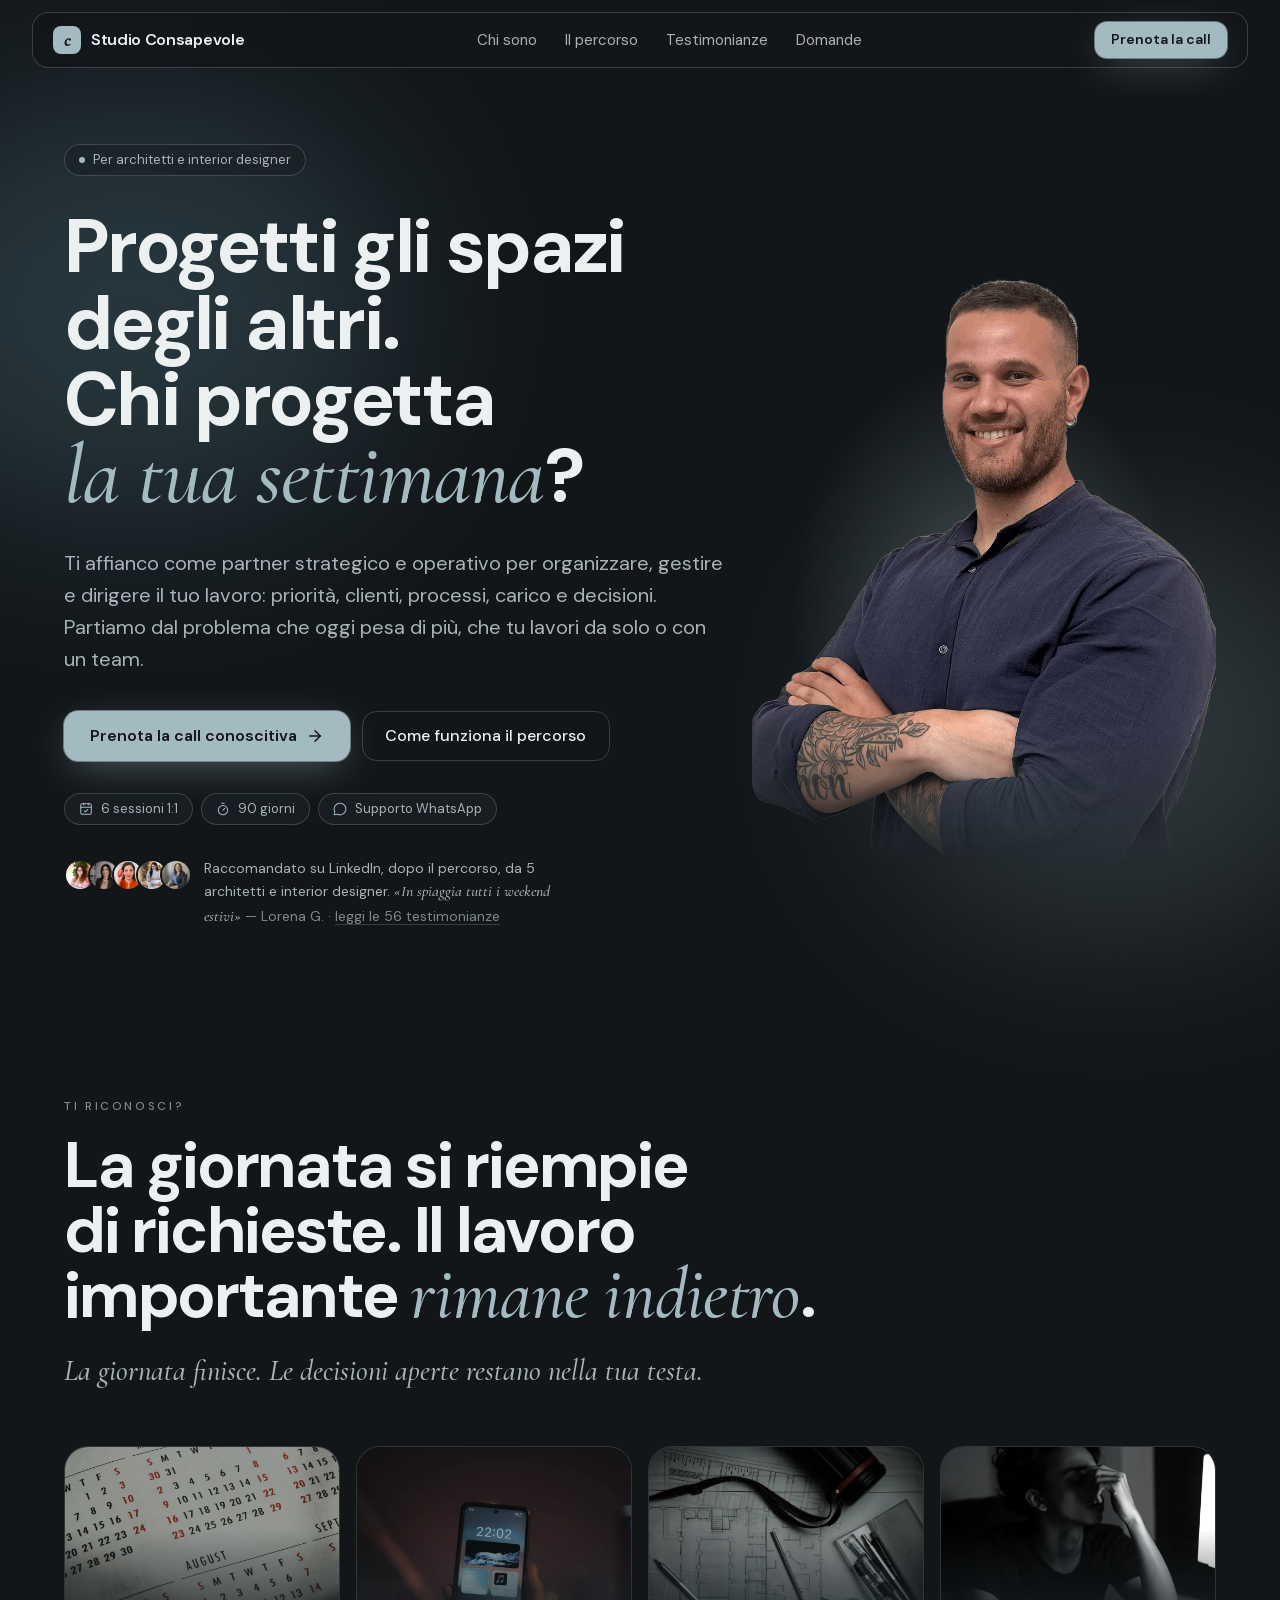
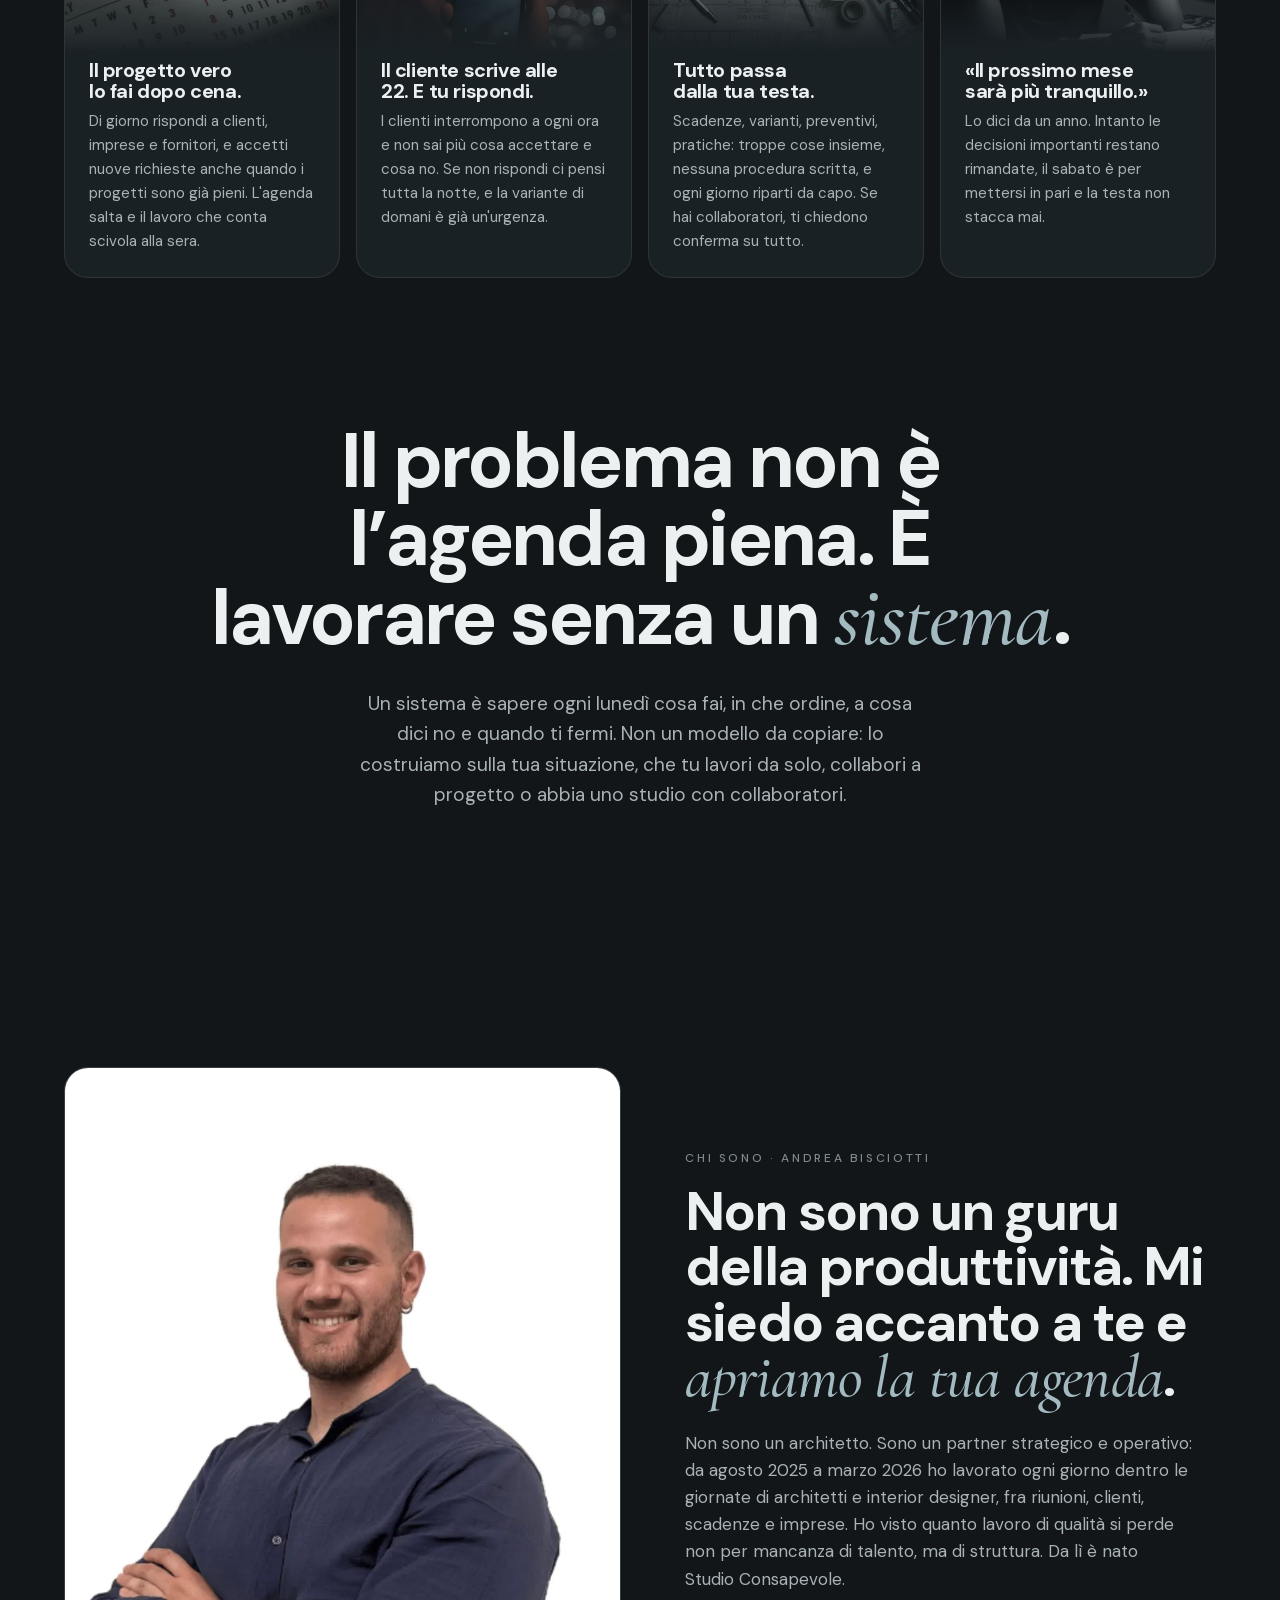
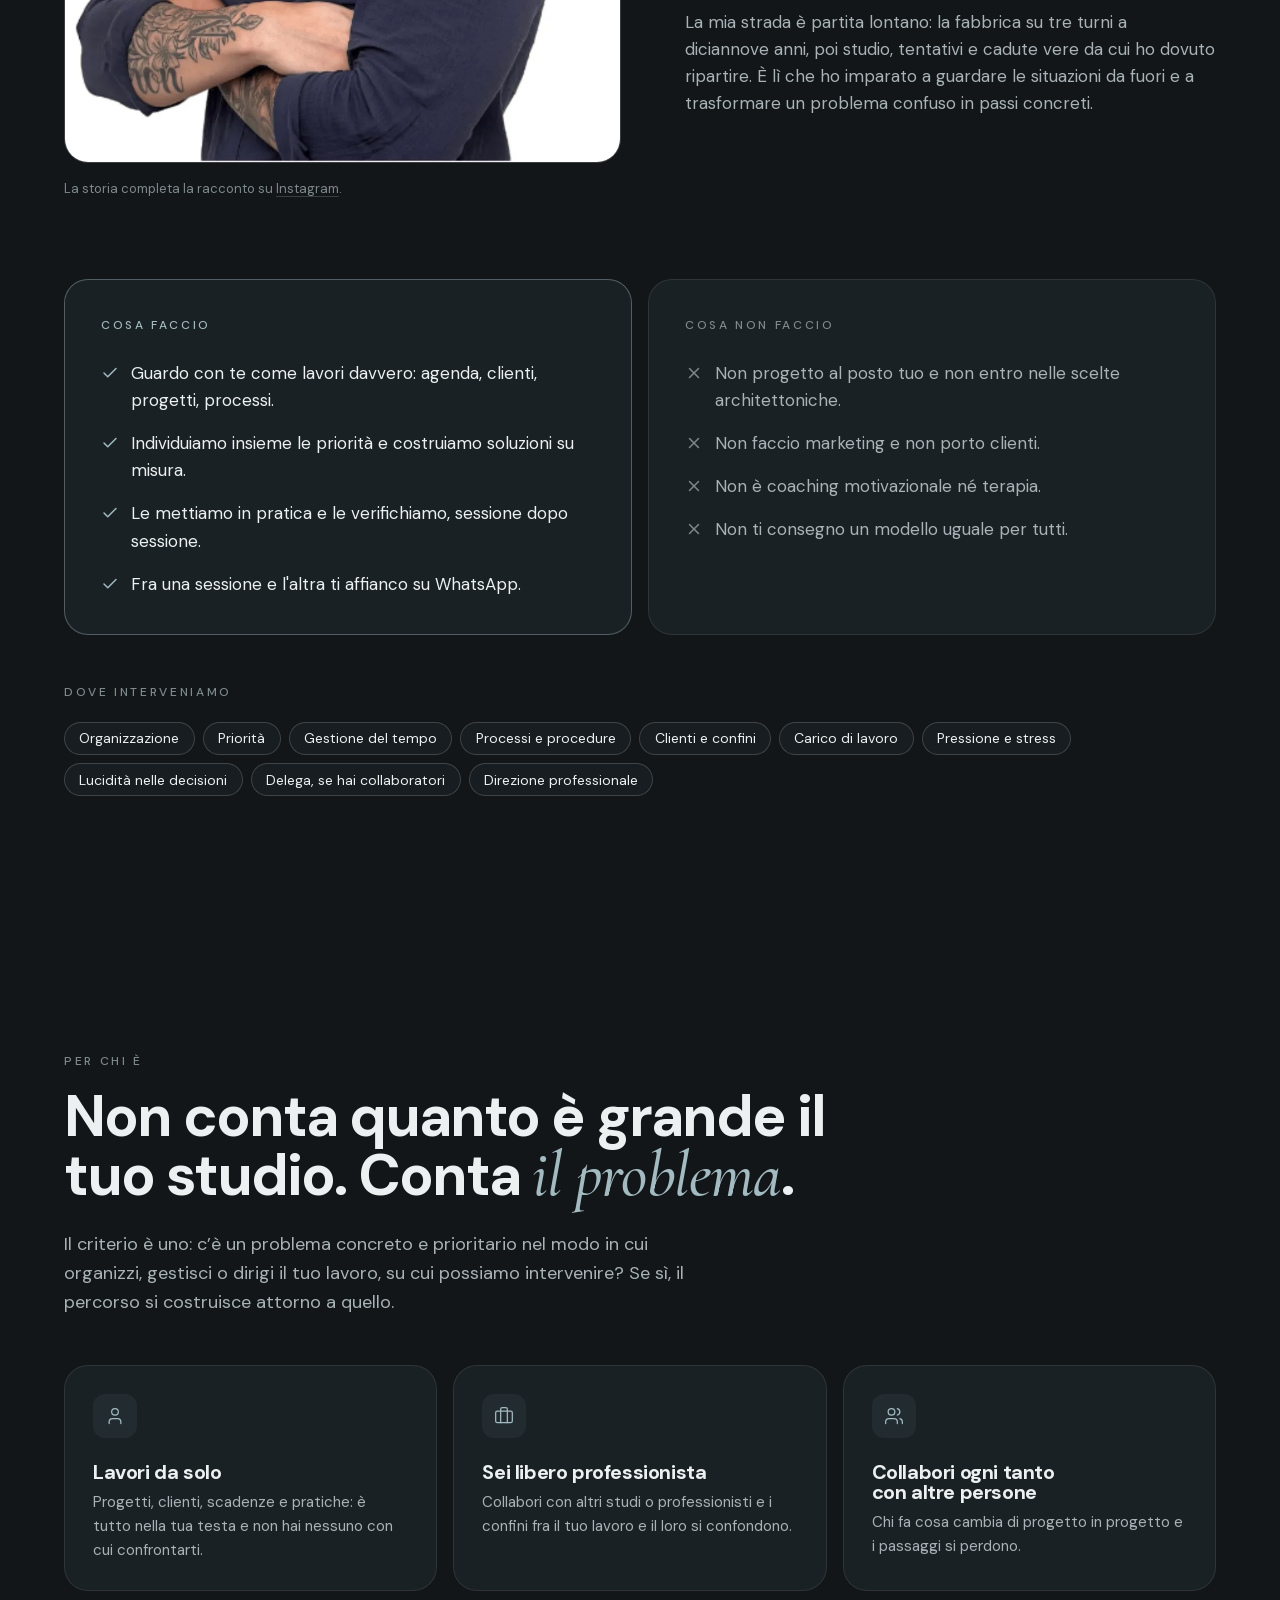
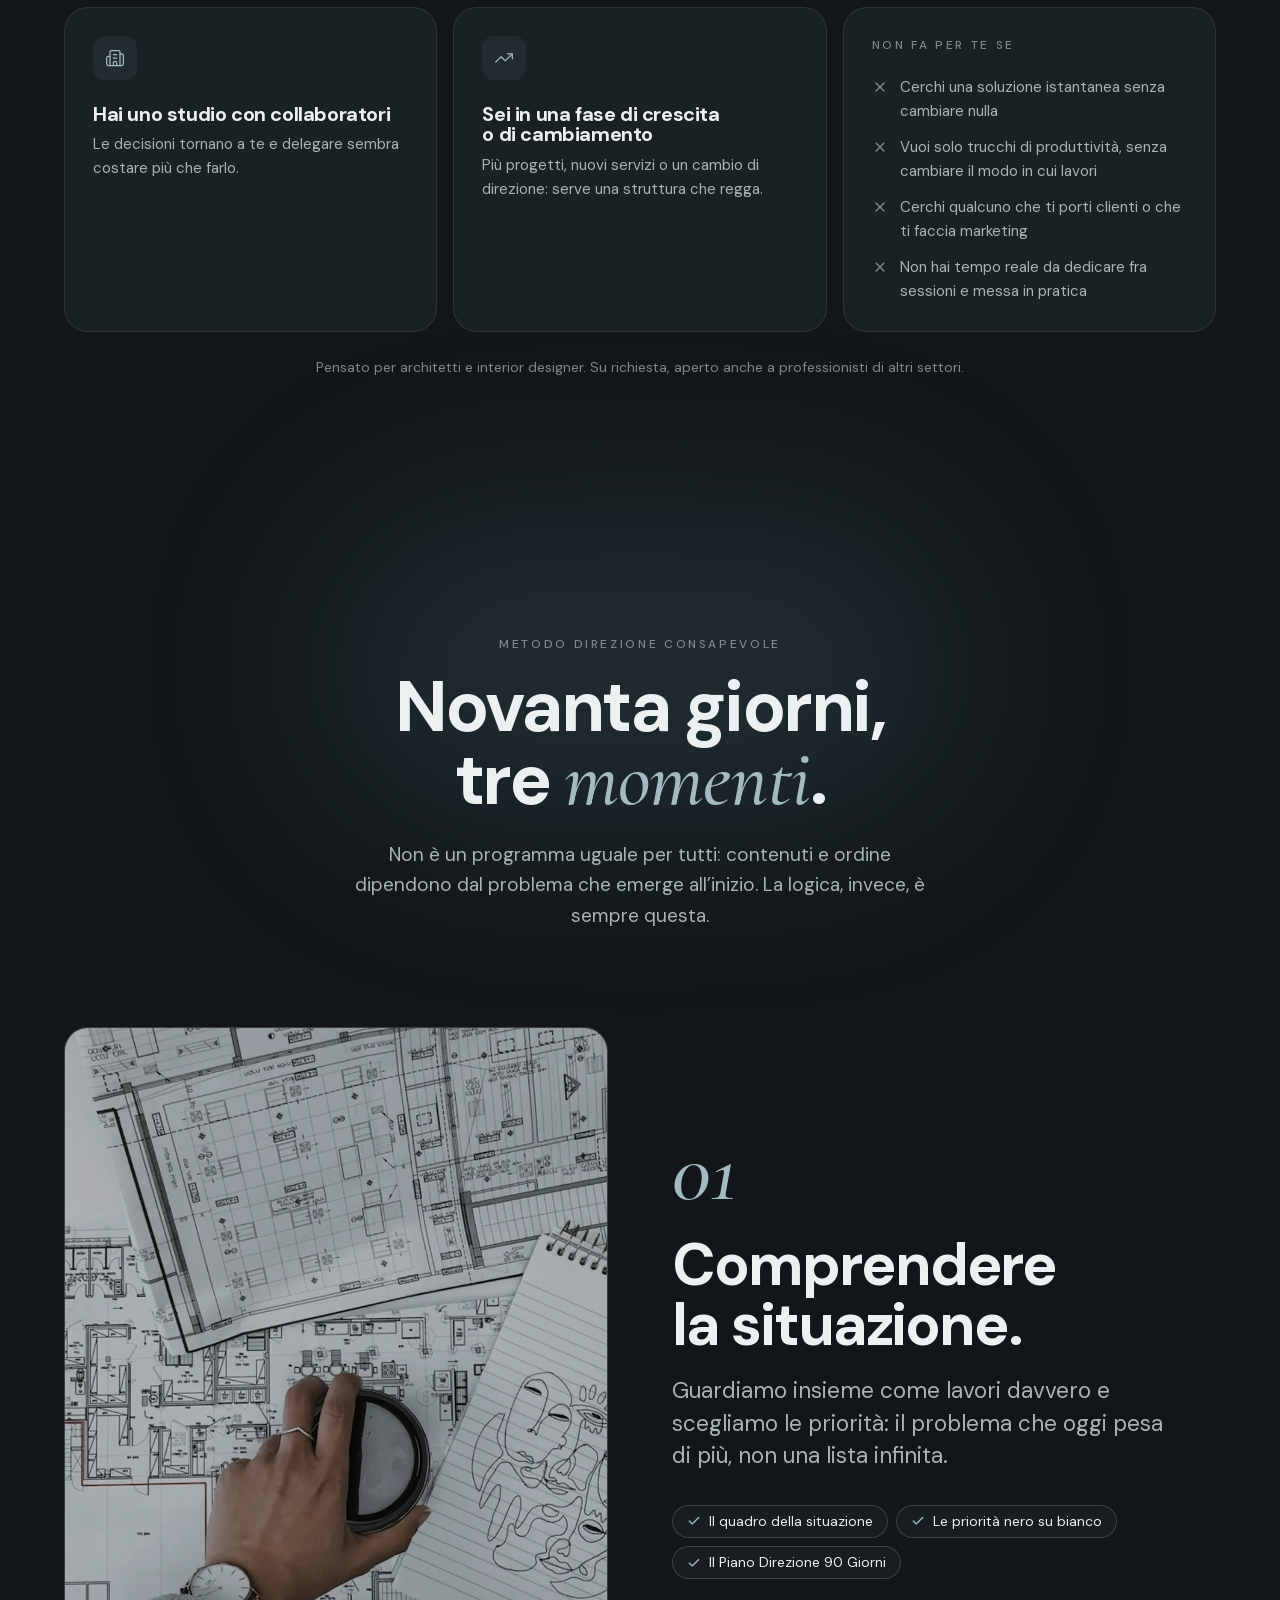
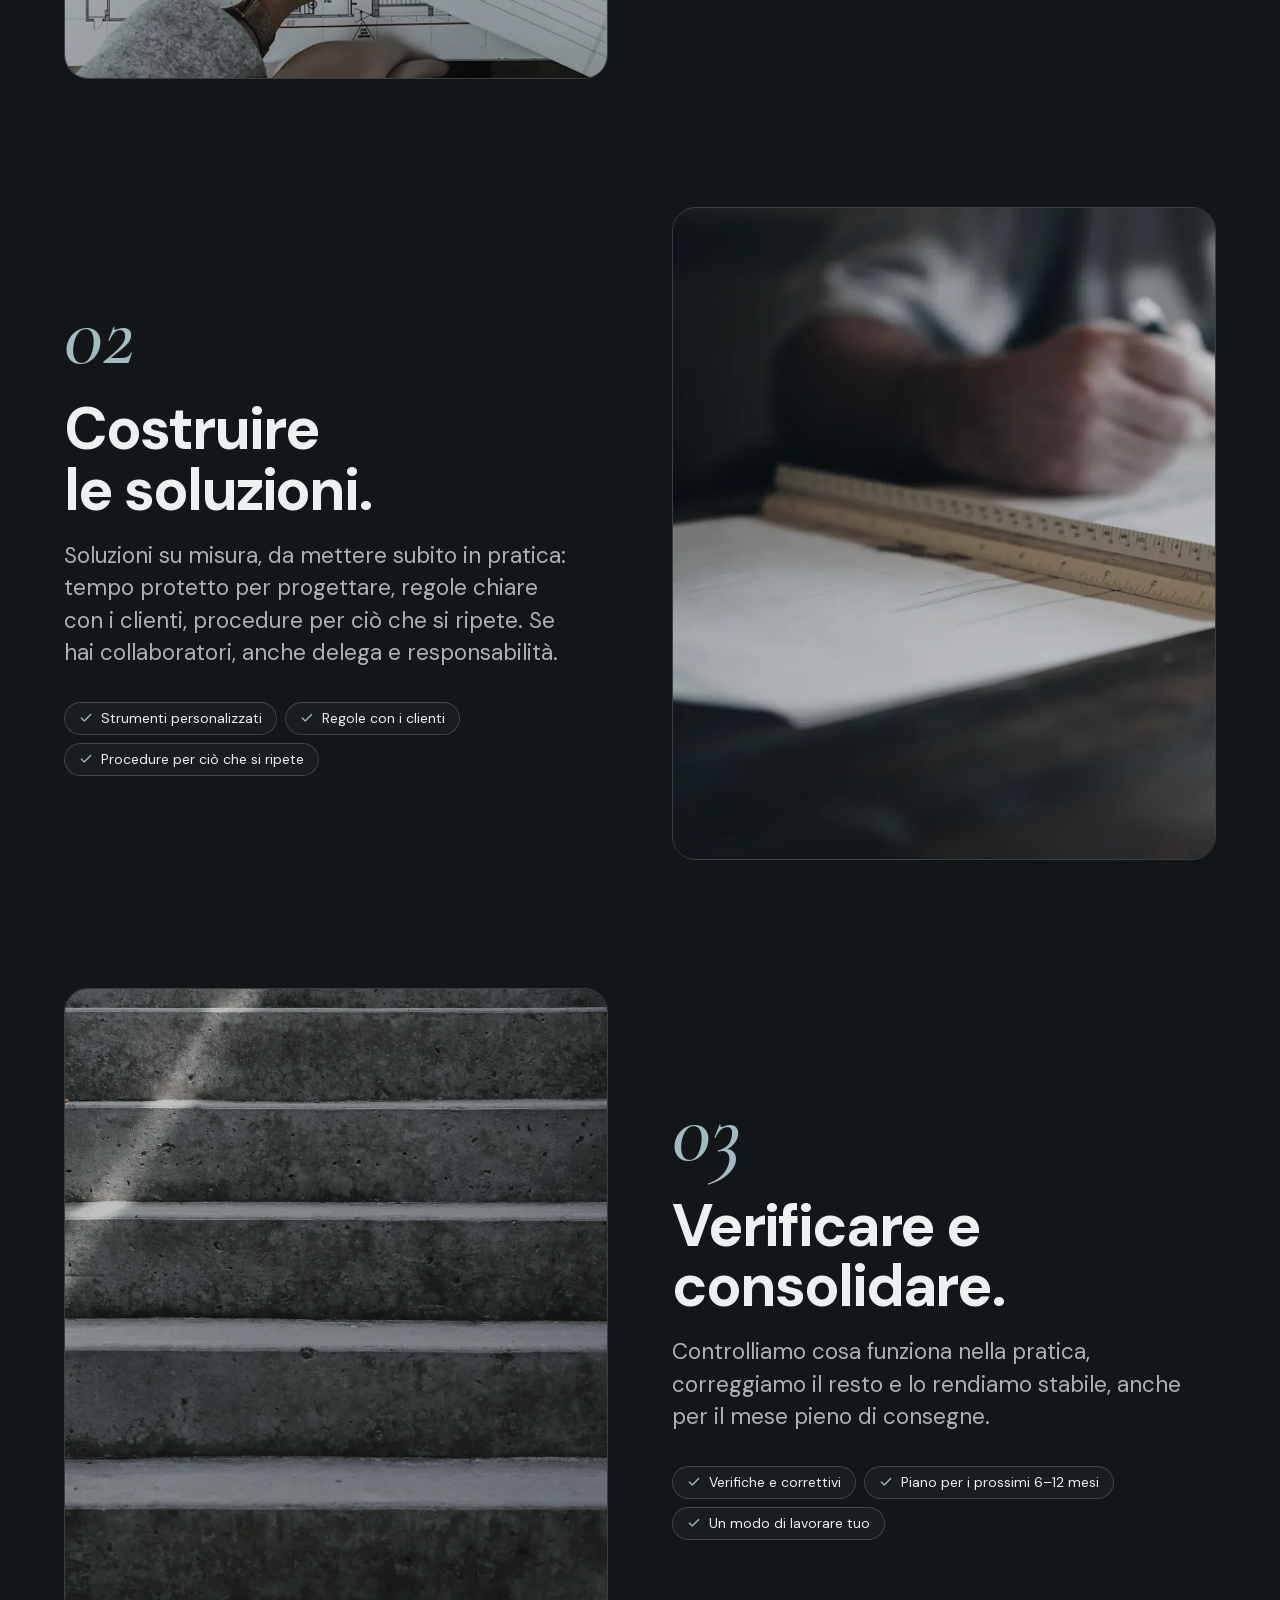
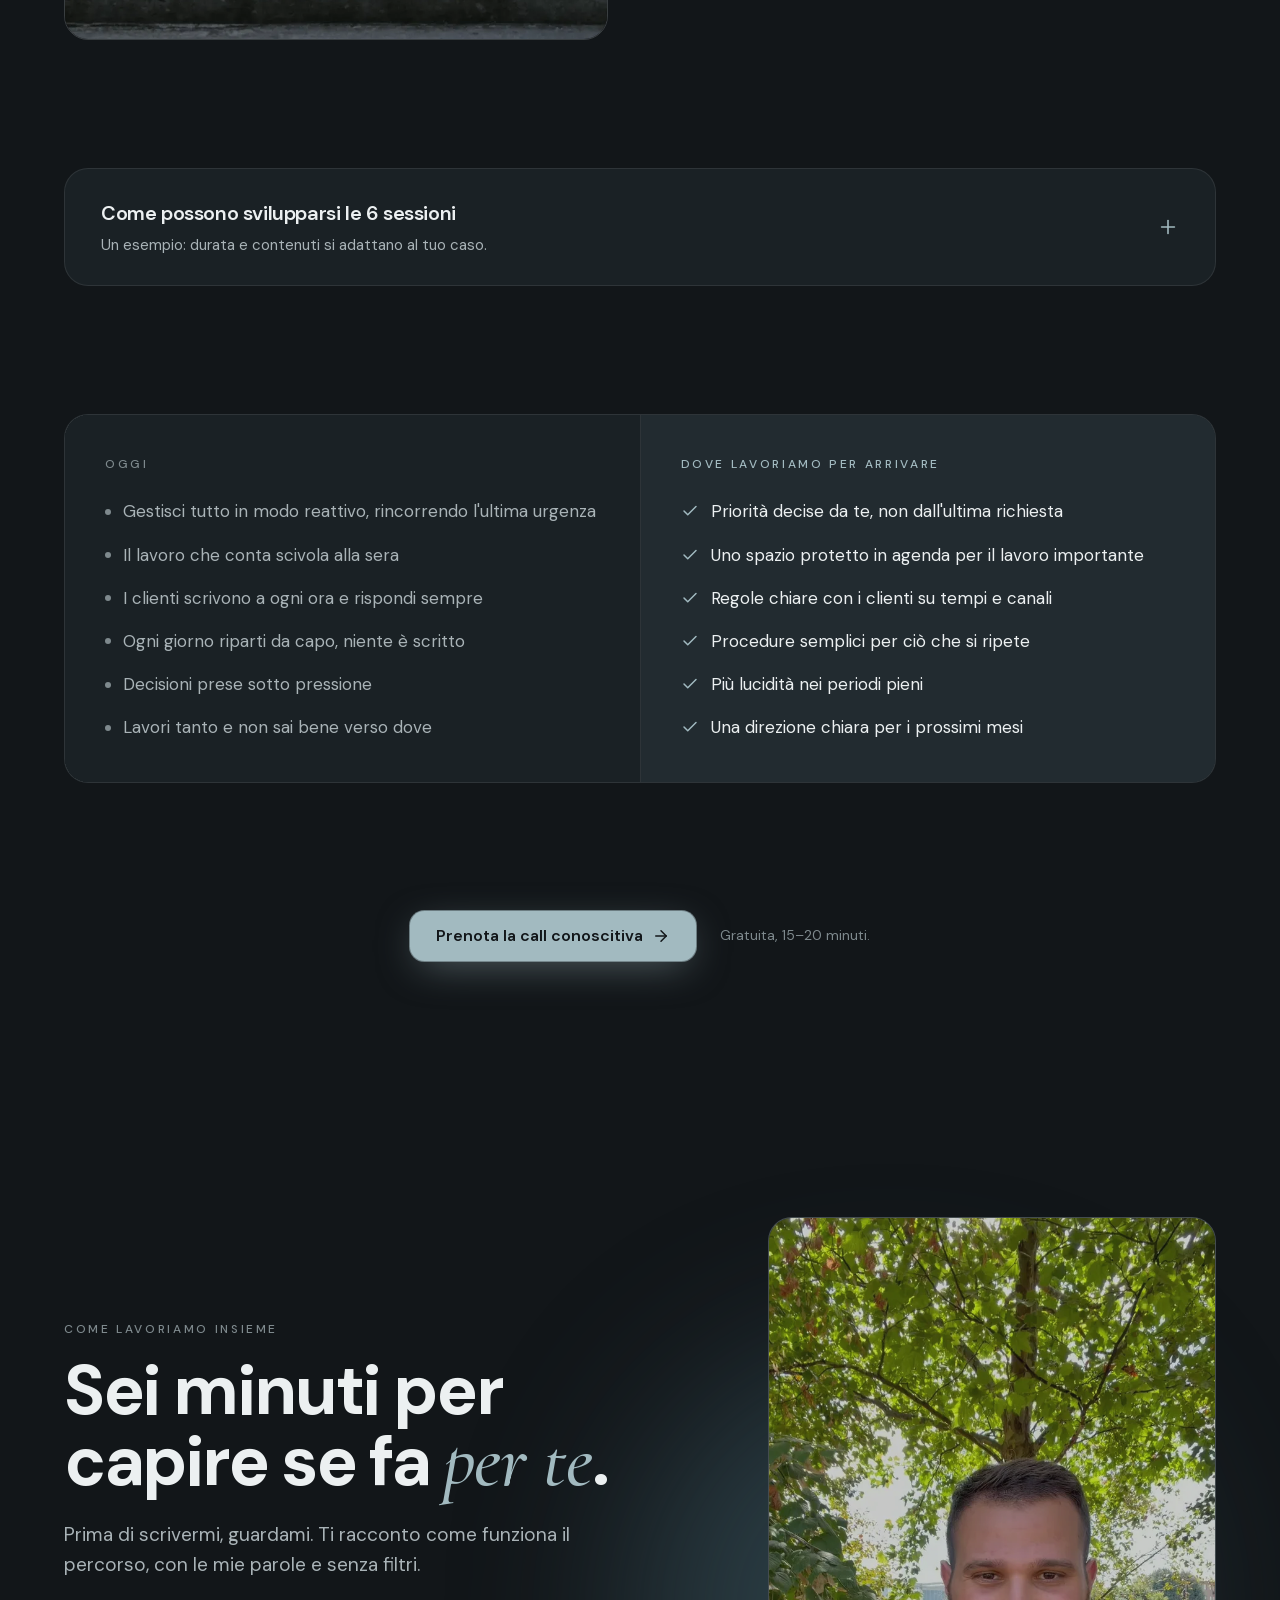
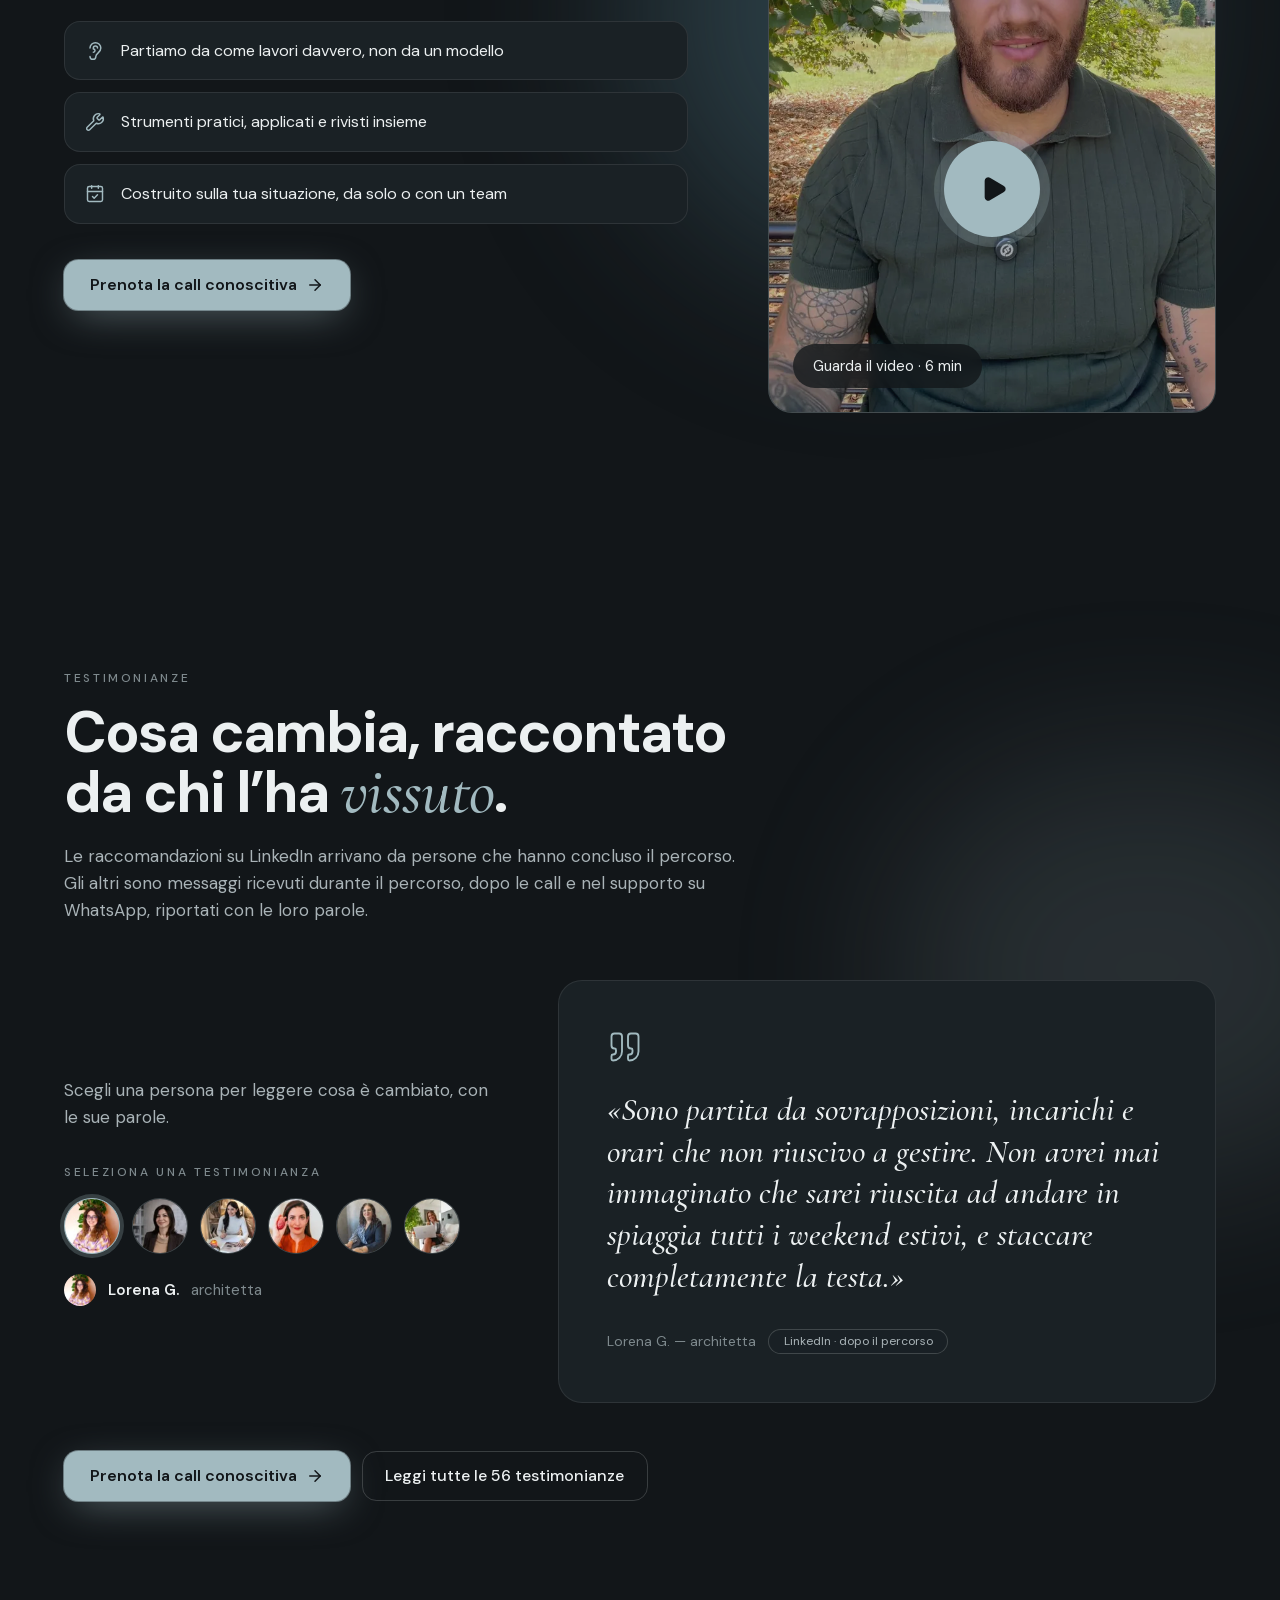
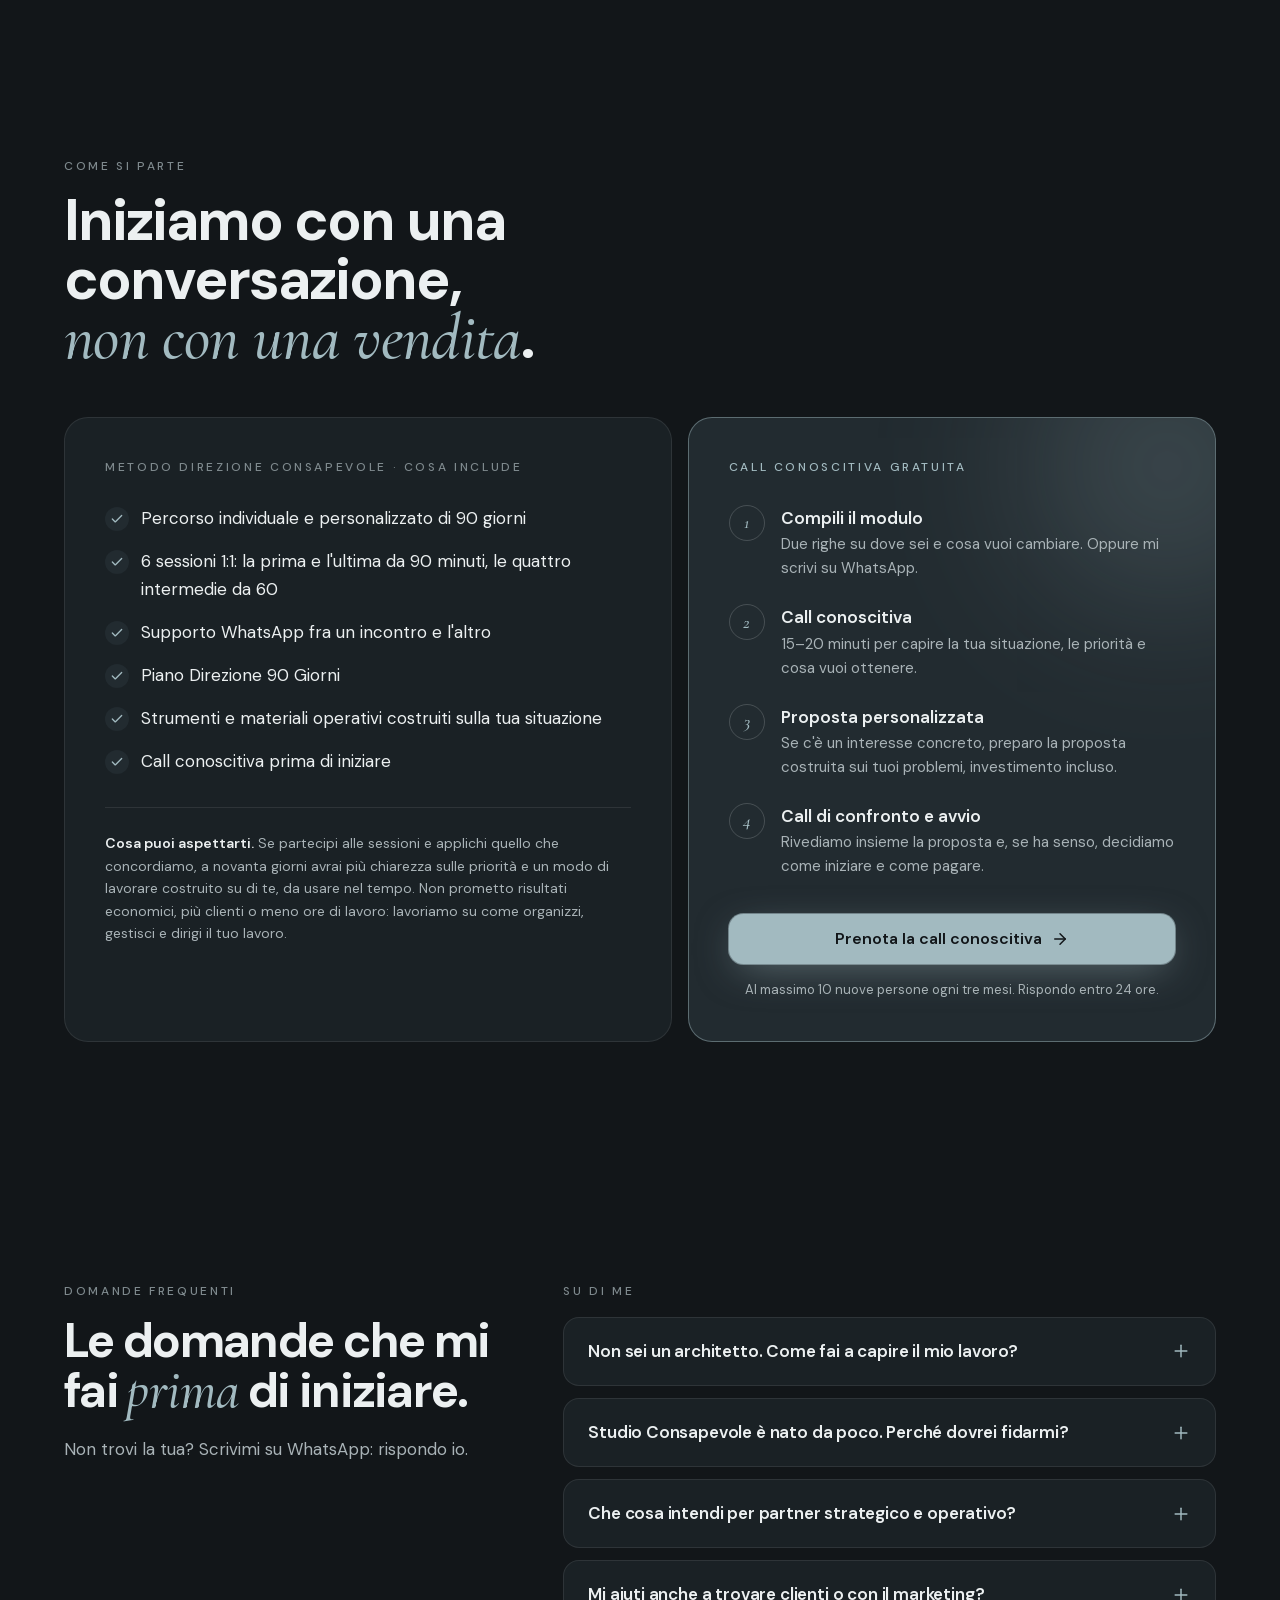
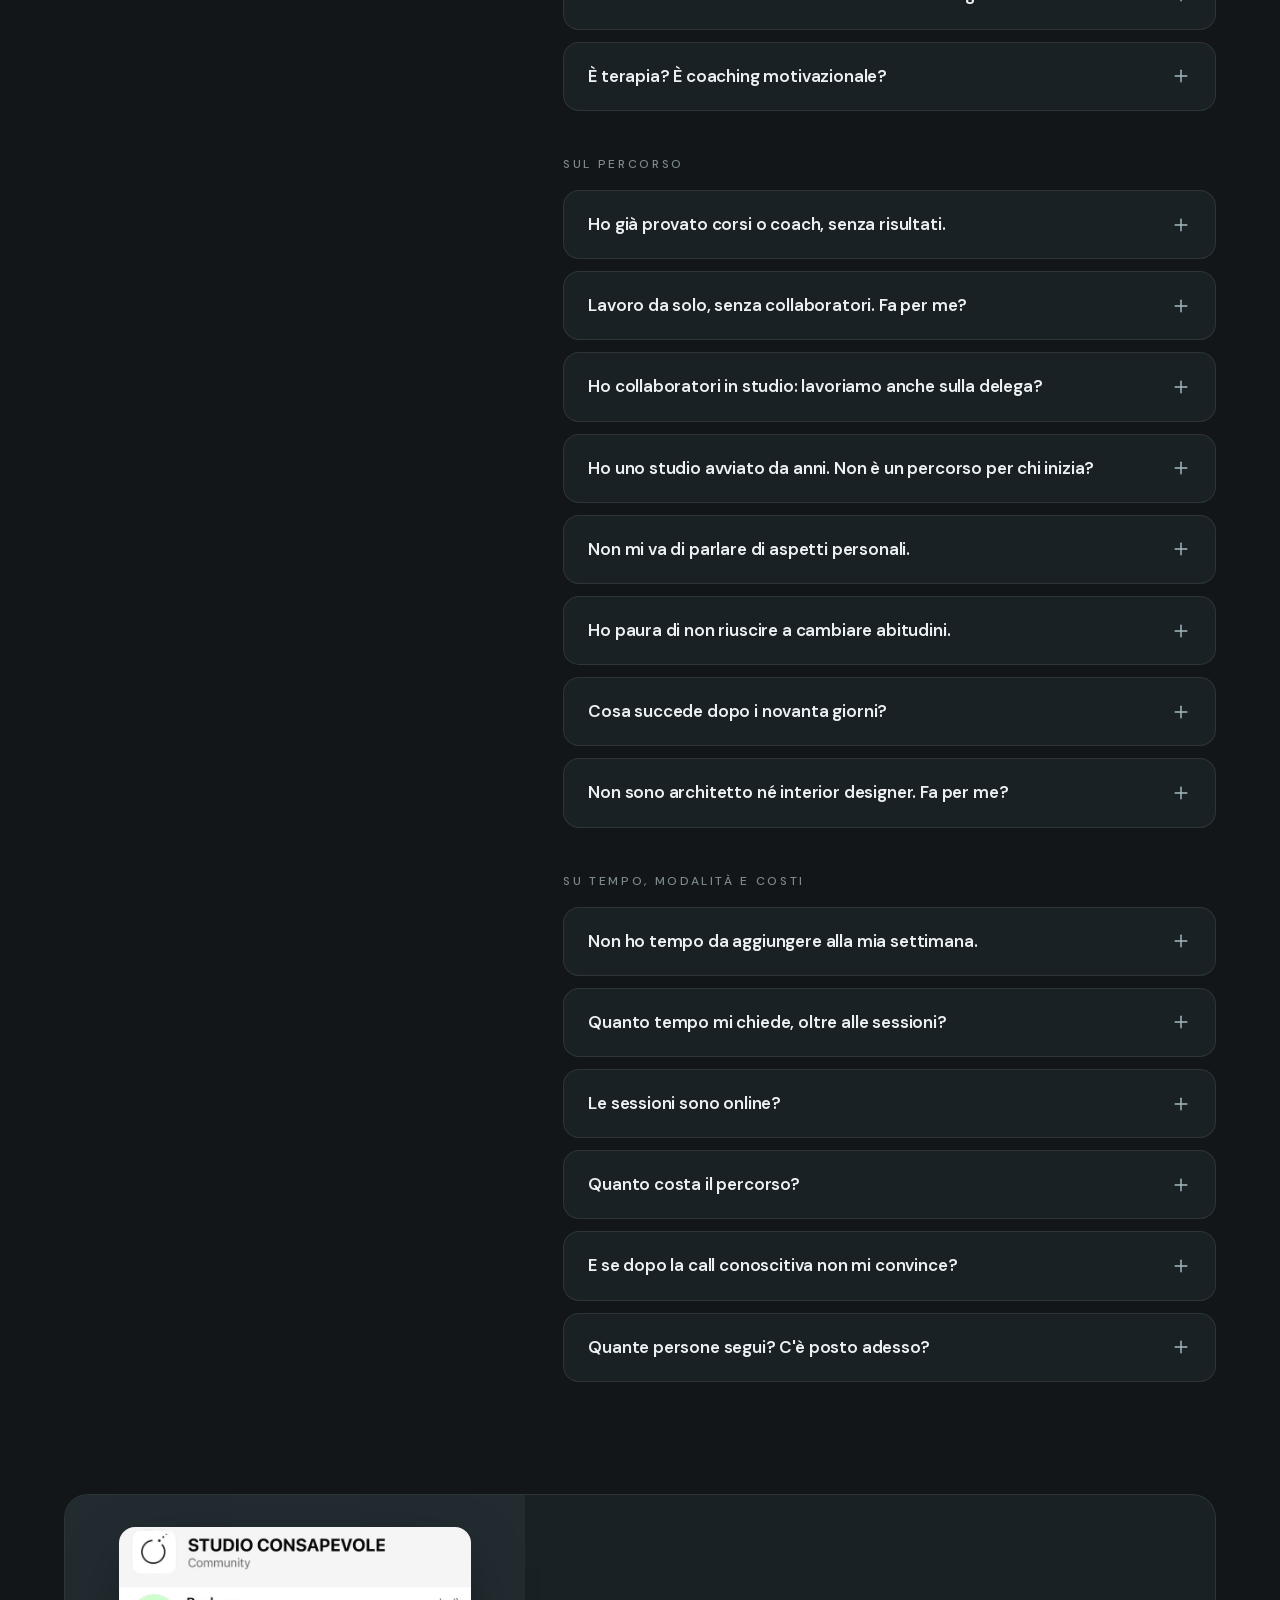
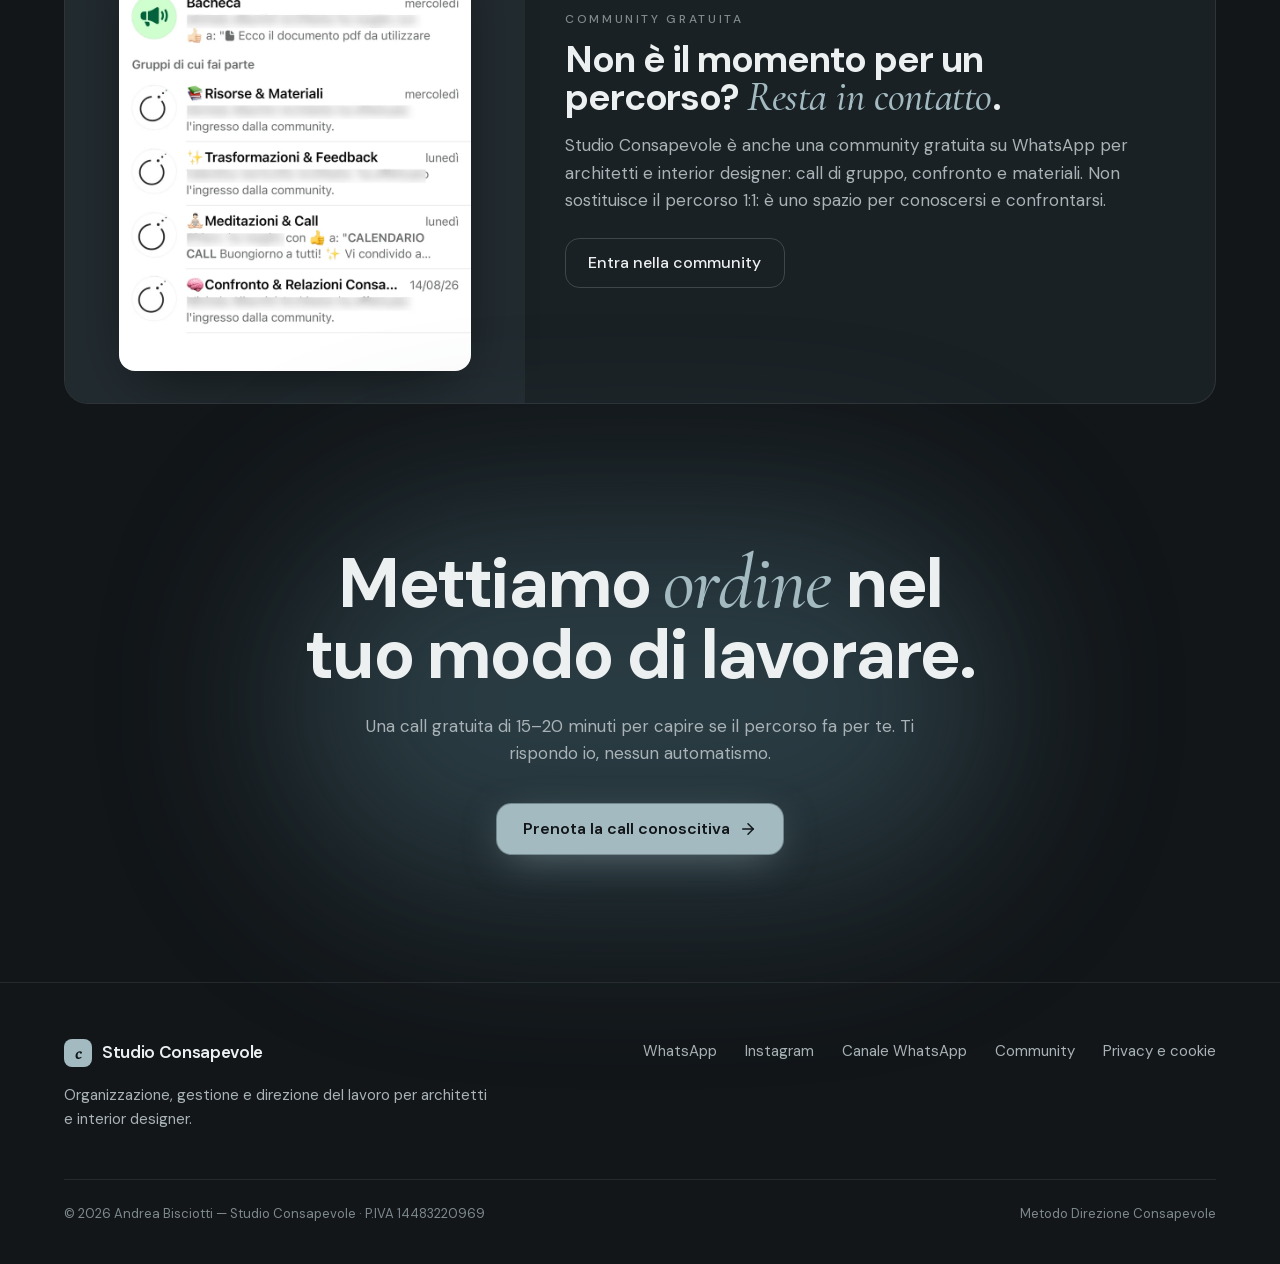
